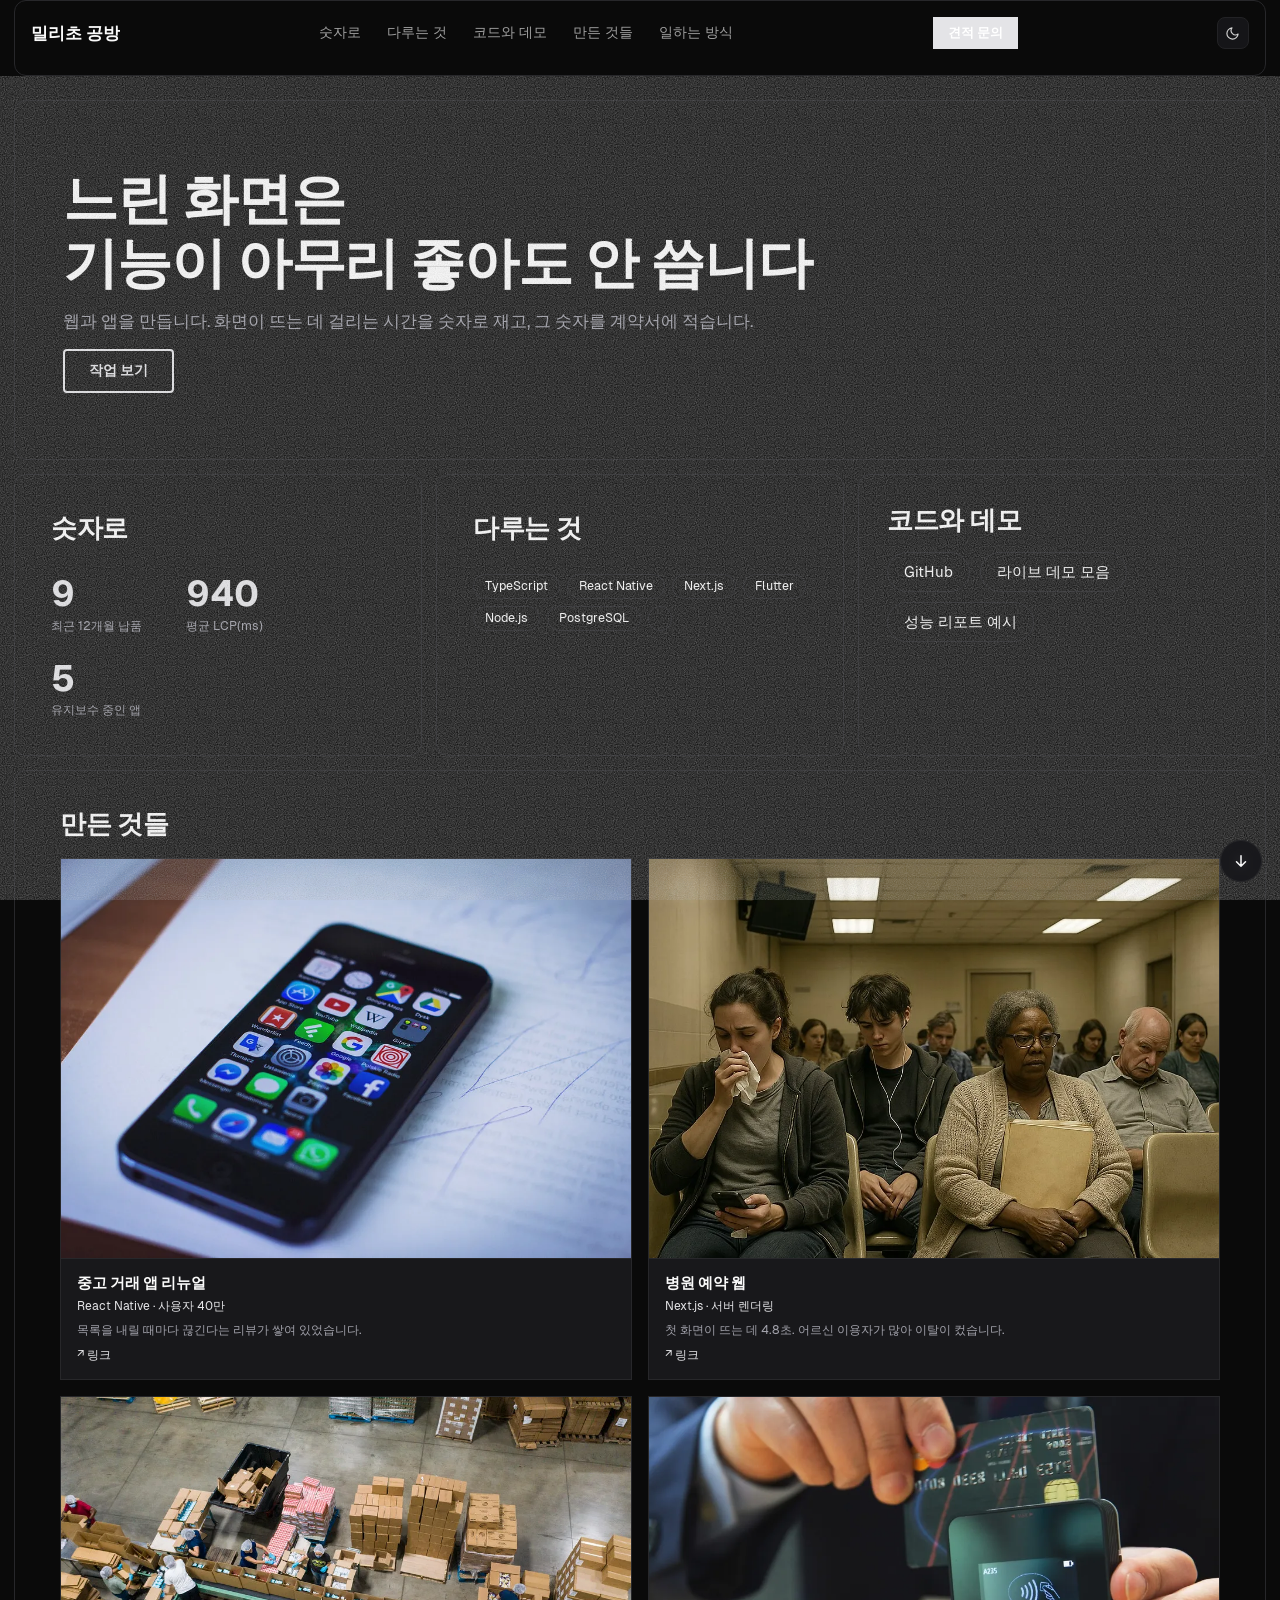
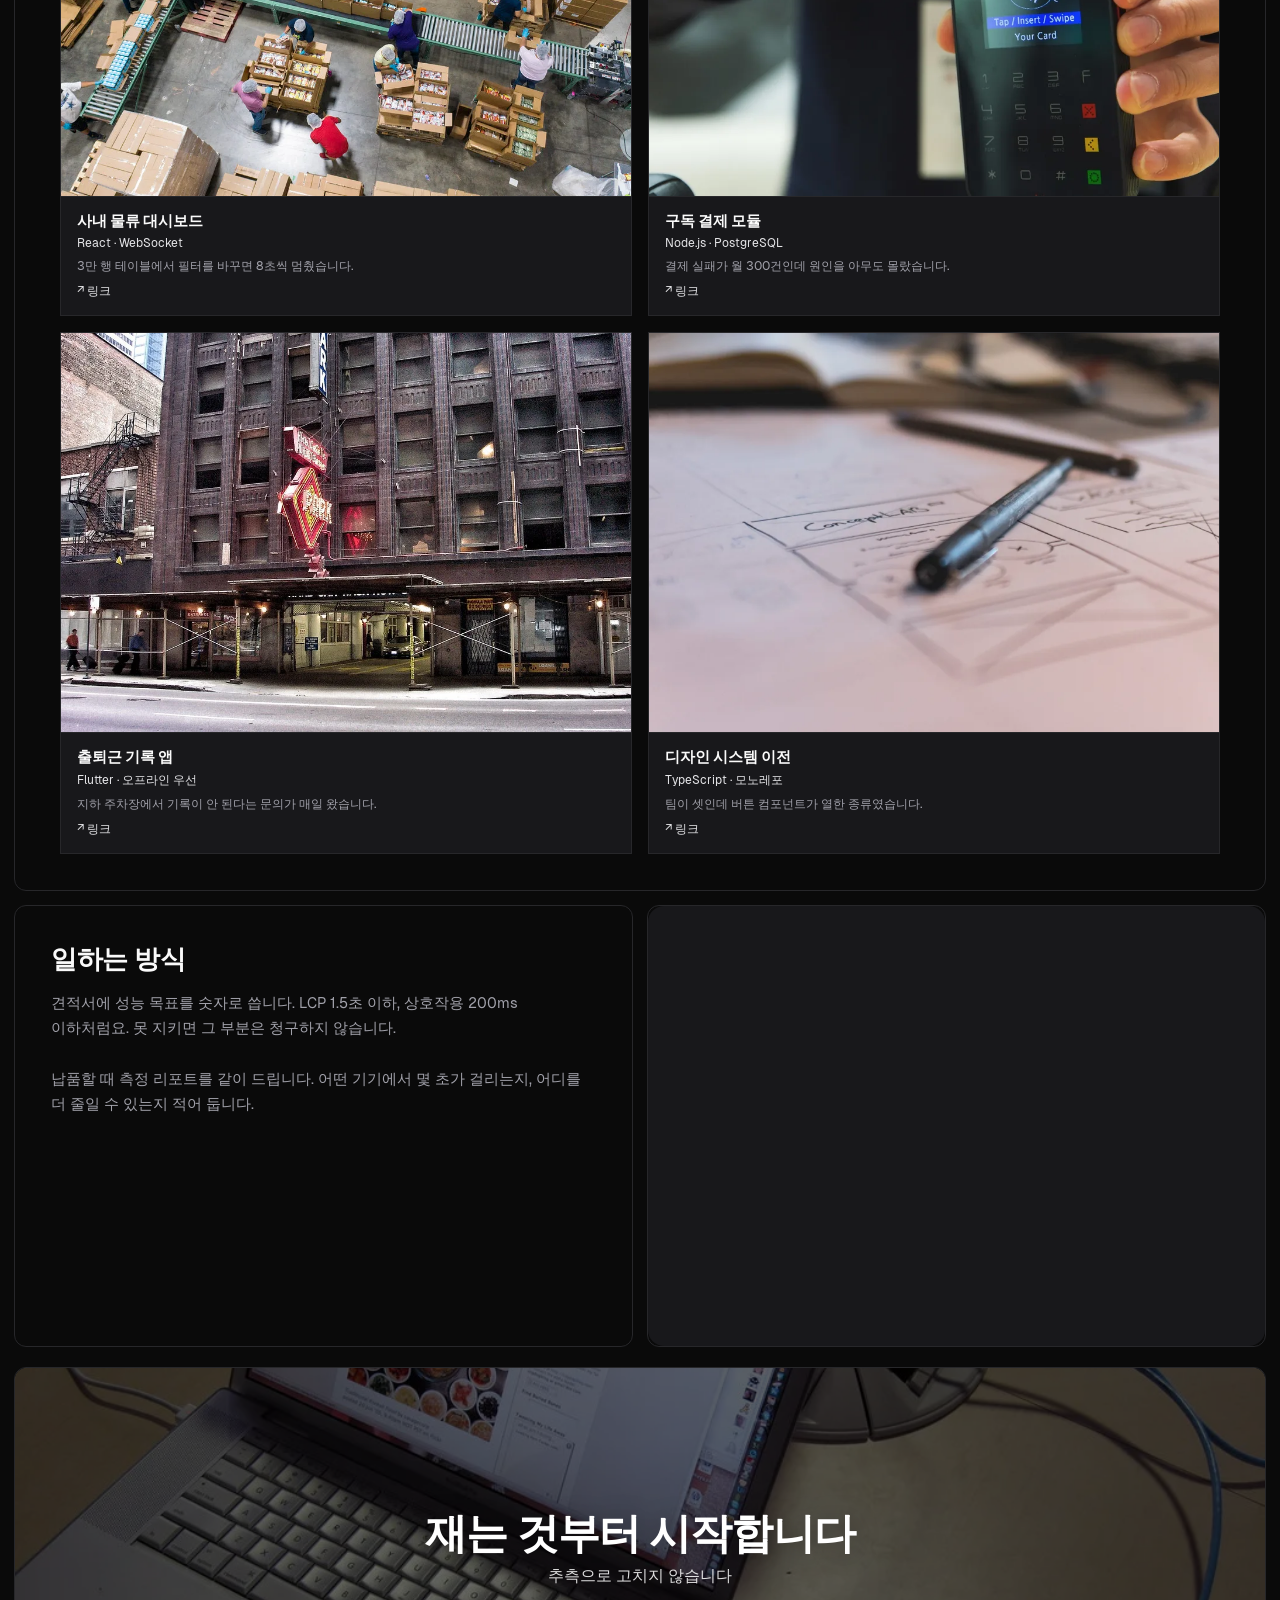
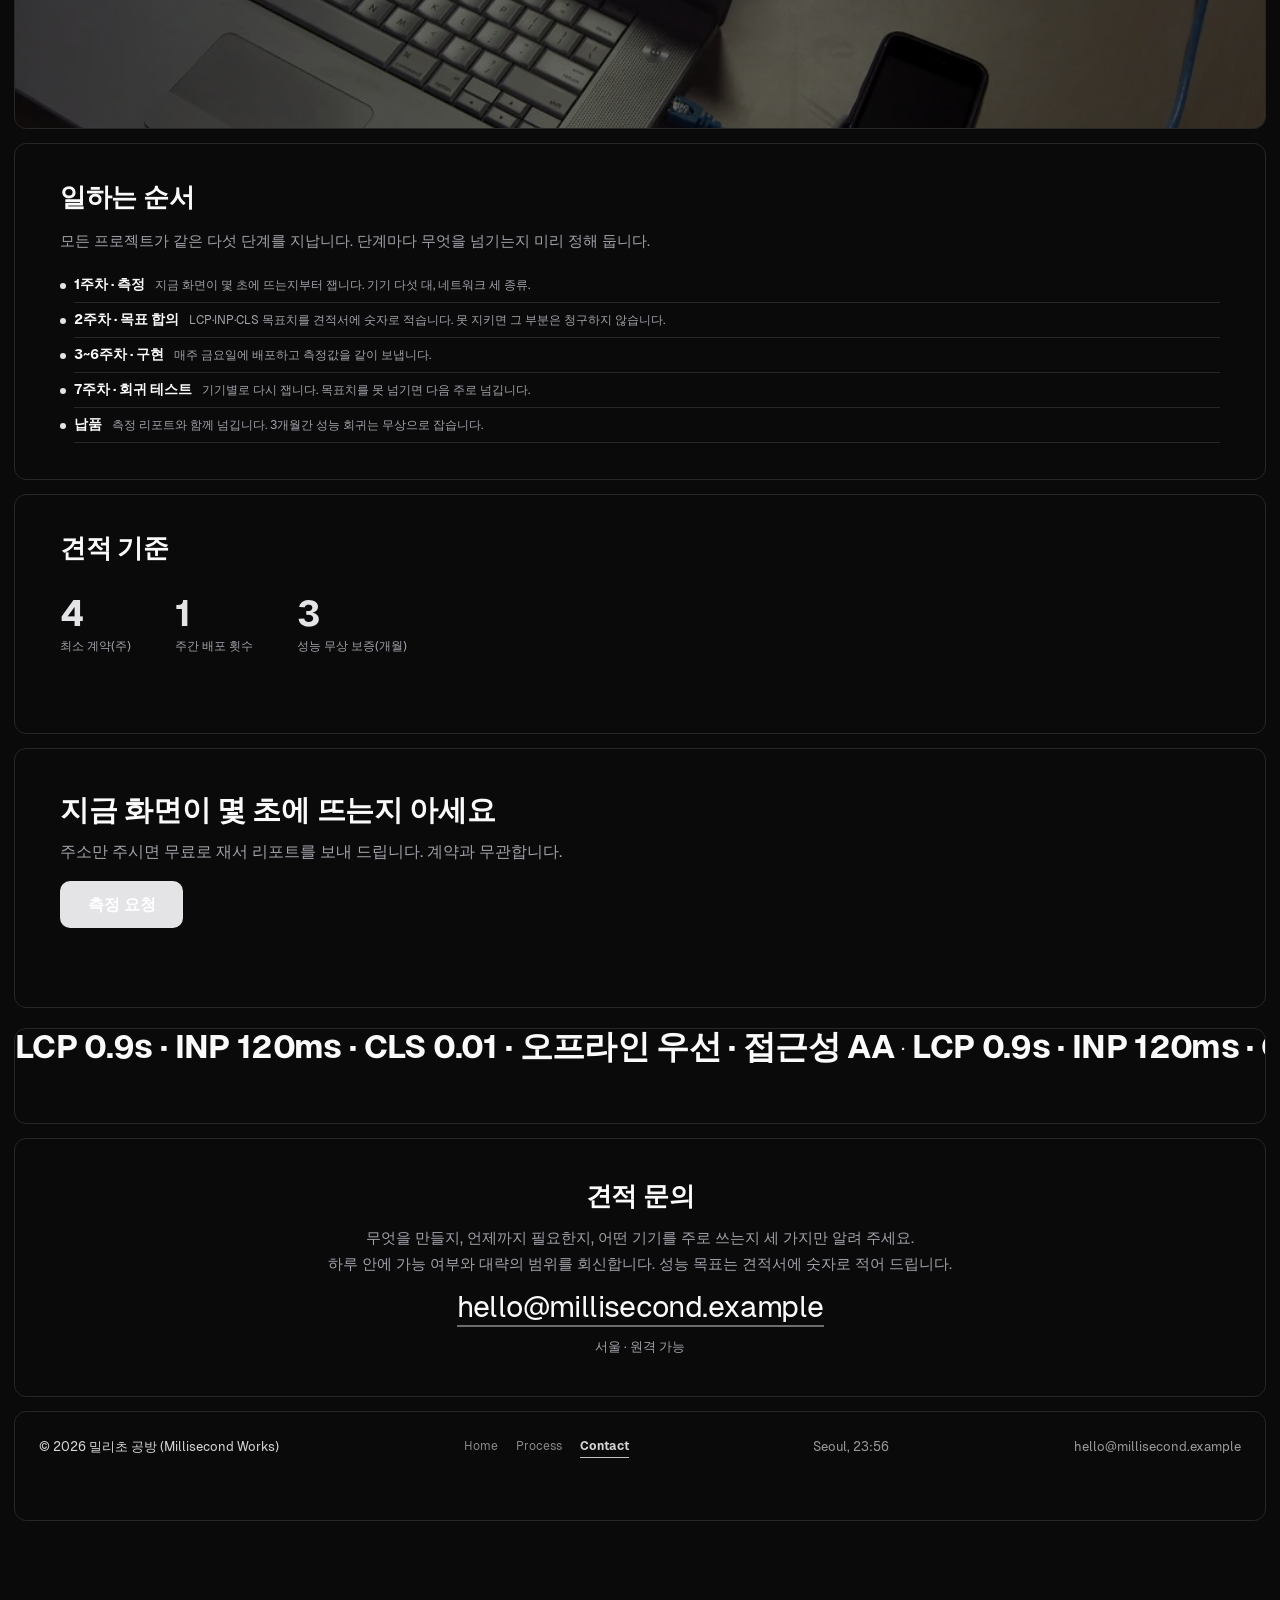
==== index.html @ fe1b05ec "Add cover banner on Process page, scroll-reveal + hover-preview (6 effect packs)" ====
<!doctype html>
<html lang="ko">
<head>
  <meta charset="utf-8" />
  <meta name="viewport" content="width=device-width, initial-scale=1" />
  <title>밀리초 공방 — 웹 · 앱 개발 스튜디오</title>
  <meta name="description" content="느린 화면은 기능이 아무리 좋아도 안 씁니다. 성능 목표를 견적서에 숫자로 적는 웹·앱 개발 스튜디오." />
  <meta property="og:type" content="website" />
  <meta property="og:title" content="밀리초 공방 — 웹 · 앱 개발 스튜디오" />
  <meta property="og:description" content="느린 화면은 기능이 아무리 좋아도 안 씁니다. 성능 목표를 견적서에 숫자로 적는 웹·앱 개발 스튜디오." />
  <meta name="twitter:card" content="summary" />
  <link rel="icon" href="data:image/svg+xml,%3Csvg%20xmlns%3D%22http%3A%2F%2Fwww.w3.org%2F2000%2Fsvg%22%20viewBox%3D%220%200%2064%2064%22%3E%3Crect%20width%3D%2264%22%20height%3D%2264%22%20rx%3D%2214%22%20fill%3D%22%236ea8fe%22%2F%3E%3Ctext%20x%3D%2232%22%20y%3D%2234%22%20text-anchor%3D%22middle%22%20dominant-baseline%3D%22central%22%20font-family%3D%22system-ui%2Csans-serif%22%20font-size%3D%2230%22%20font-weight%3D%22700%22%20fill%3D%22%23fff%22%3Ems%3C%2Ftext%3E%3C%2Fsvg%3E" />
  <link rel="stylesheet" href="./assets/site.css" />
  <style>html{scroll-behavior:smooth}.wf-pg{display:block}html,body{background:#0a0a0a}.wf-headbar{position:sticky;top:0;z-index:60;min-height:0!important;padding-top:0!important;padding-bottom:0!important}.wf-headbar .wf__region{position:static!important;align-self:stretch!important;width:100%}.wf-headbar--side{position:fixed;top:10px;bottom:10px;left:14px;width:240px;padding:0!important;overflow:auto}.wf-headbar--side .wf__region{height:100%}.wf-pg{scroll-margin-top:70px}</style>
</head>
<body>
  <div class="wf-page wf-headbar" style="font-family:'Geist', -apple-system, 'Segoe UI', 'Malgun Gothic', 'Apple SD Gothic Neo', 'Noto Sans KR', system-ui, sans-serif;background:#0a0a0a;--wf-bg:#0a0a0a;--wf-text:#fafafa;color:#fafafa;--wf-surface:#18181b;--wf-line:#27272a;--wf-muted:#a1a1aa;--wf-accent:#e4e4e7;--wf-max:1160px;padding:10px 14px;--fx-dot-color:#a1a1aa;--fx-char-color:#fafafa;--wfm-bg:#f7f6f2;--wfm-text:#1d1d24;--wfm-surface:#ffffff;--wfm-line:#e3e1d9;--wfm-muted:#5d5d68;gap:14px"><header class="wf__region is-sticky has-divider" data-hide-scroll="" style="grid-column:1 / -1;grid-row:1;min-height:76px;border-radius:12px;border-width:1px;border-color:var(--wf-line, currentColor);padding:min(16px, 6vw)">
      <div class="wf-bar" style="justify-content:space-between">
        <span class="wf-bar__logo">밀리초 공방</span>
        <nav class="wf-nav">
        <a href="#%EC%88%AB%EC%9E%90%EB%A1%9C" class="wf-nav__item">숫자로</a>
        <a href="#%EB%8B%A4%EB%A3%A8%EB%8A%94-%EA%B2%83" class="wf-nav__item">다루는 것</a>
        <a href="#%EC%BD%94%EB%93%9C%EC%99%80-%EB%8D%B0%EB%AA%A8" class="wf-nav__item">코드와 데모</a>
        <a href="#%EB%A7%8C%EB%93%A0-%EA%B2%83%EB%93%A4" class="wf-nav__item">만든 것들</a>
        <a href="#%EC%9D%BC%ED%95%98%EB%8A%94-%EB%B0%A9%EC%8B%9D" class="wf-nav__item">일하는 방식</a>
      </nav>
        <a class="wf-btn wf-btn--sm" href="#contact">견적 문의</a>
        <button type="button" class="wf-mode" data-mode-toggle aria-label="다크 / 라이트 전환"><svg class="wf-mode__moon" aria-hidden="true" width="15" height="15" viewBox="0 0 24 24" fill="none" stroke="currentColor" stroke-width="1.8" stroke-linecap="round" stroke-linejoin="round"><path d="M21 12.79A9 9 0 1 1 11.21 3 7 7 0 0 0 21 12.79z"/></svg><svg class="wf-mode__sun" aria-hidden="true" width="15" height="15" viewBox="0 0 24 24" fill="none" stroke="currentColor" stroke-width="1.8" stroke-linecap="round" stroke-linejoin="round"><circle cx="12" cy="12" r="4"/><path d="M12 2v2M12 20v2M4.93 4.93l1.41 1.41M17.66 17.66l1.41 1.41M2 12h2M20 12h2M4.93 19.07l1.41-1.41M17.66 6.34l1.41-1.41"/></svg></button>
      </div>
    </header></div>
  <section class="wf-pg" id="pg-0">
  <div class="wf-page" style="font-family:'Geist', -apple-system, 'Segoe UI', 'Malgun Gothic', 'Apple SD Gothic Neo', 'Noto Sans KR', system-ui, sans-serif;background:#0a0a0a;--wf-bg:#0a0a0a;--wf-text:#fafafa;color:#fafafa;--wf-surface:#18181b;--wf-line:#27272a;--wf-muted:#a1a1aa;--wf-accent:#e4e4e7;--wf-max:1160px;padding:10px 14px;--fx-dot-color:#a1a1aa;--fx-char-color:#fafafa;--wfm-bg:#f7f6f2;--wfm-text:#1d1d24;--wfm-surface:#ffffff;--wfm-line:#e3e1d9;--wfm-muted:#5d5d68;gap:14px">
    <span class="wf-progress" aria-hidden="true"></span>
    <span class="wf-grain" style="opacity:0.18" aria-hidden="true"></span>
    <div class="wf" style="grid-template-columns:repeat(3, minmax(0, 1fr));grid-template-rows:auto auto auto;gap:14px">
    
    <section class="wf__region wf-tfx wf-tfx--chars wf-tfx-on--title" style="grid-column:1 / -1;grid-row:2;min-height:360px;border-radius:12px;border-width:1px;border-color:var(--wf-line, currentColor);padding:min(48px, 6vw);--tfx-step:40ms;--tfx-delay:0ms">
      <div class="wf-hero" style="align-items:flex-start;text-align:left">
        <h1 class="wf-hero__title" style="font-size:clamp(1.9em, 8.5vw, calc(1.15 * 3.2em))"><span class="wf-tfx__ch" style="--i:0">느</span><span class="wf-tfx__ch" style="--i:1">린</span><span class="wf-tfx__ch" style="--i:2">&nbsp;</span><span class="wf-tfx__ch" style="--i:3">화</span><span class="wf-tfx__ch" style="--i:4">면</span><span class="wf-tfx__ch" style="--i:5">은</span><br /><span class="wf-tfx__ch" style="--i:6">기</span><span class="wf-tfx__ch" style="--i:7">능</span><span class="wf-tfx__ch" style="--i:8">이</span><span class="wf-tfx__ch" style="--i:9">&nbsp;</span><span class="wf-tfx__ch" style="--i:10">아</span><span class="wf-tfx__ch" style="--i:11">무</span><span class="wf-tfx__ch" style="--i:12">리</span><span class="wf-tfx__ch" style="--i:13">&nbsp;</span><span class="wf-tfx__ch" style="--i:14">좋</span><span class="wf-tfx__ch" style="--i:15">아</span><span class="wf-tfx__ch" style="--i:16">도</span><span class="wf-tfx__ch" style="--i:17">&nbsp;</span><span class="wf-tfx__ch" style="--i:18">안</span><span class="wf-tfx__ch" style="--i:19">&nbsp;</span><span class="wf-tfx__ch" style="--i:20">씁</span><span class="wf-tfx__ch" style="--i:21">니</span><span class="wf-tfx__ch" style="--i:22">다</span></h1>
        <p class="wf-hero__sub">웹과 앱을 만듭니다. 화면이 뜨는 데 걸리는 시간을 숫자로 재고, 그 숫자를 계약서에 적습니다.</p>
        <a class="wf-btn" style="background:transparent;border:2px solid var(--wf-accent);color:var(--wf-accent);border-radius:4px" href="#contact">작업 보기</a>
      </div>
    </section>
    <section class="wf__region" id="숫자로" style="grid-column:1;grid-row:3;min-height:260px;border-radius:12px;border-width:1px;border-color:var(--wf-line, currentColor);padding:min(36px, 6vw)">
      <div class="wf-sec" style="align-items:flex-start">
        <h2 class="wf-sec__title">숫자로</h2>
        <div class="wf-sec__cols" style="grid-template-columns:repeat(1, minmax(0, 1fr))">
          <p class="wf-sec__body"></p>
        </div>
        <div class="wf-stats"><div class="wf-stat"><b class="wf-stat__num"><i class="wf-stat__count" style="--wf-n-to:9" aria-hidden="true"></i><span class="wf-stat__plain" aria-hidden="true">9</span><span class="wf-sr">9</span></b><span class="wf-stat__label">최근 12개월 납품</span></div><div class="wf-stat"><b class="wf-stat__num"><i class="wf-stat__count" style="--wf-n-to:940" aria-hidden="true"></i><span class="wf-stat__plain" aria-hidden="true">940</span><span class="wf-sr">940</span></b><span class="wf-stat__label">평균 LCP(ms)</span></div><div class="wf-stat"><b class="wf-stat__num"><i class="wf-stat__count" style="--wf-n-to:5" aria-hidden="true"></i><span class="wf-stat__plain" aria-hidden="true">5</span><span class="wf-sr">5</span></b><span class="wf-stat__label">유지보수 중인 앱</span></div></div>
      </div>
    </section>
    <section class="wf__region" id="다루는-것" style="grid-column:2;grid-row:3;min-height:260px;border-radius:12px;border-width:1px;border-color:var(--wf-line, currentColor);padding:min(36px, 6vw)">
      <div class="wf-sec" style="align-items:flex-start">
        <h2 class="wf-sec__title">다루는 것</h2>
        <div class="wf-sec__cols" style="grid-template-columns:repeat(1, minmax(0, 1fr))">
          <p class="wf-sec__body"></p>
        </div>
        <div class="wf-tags"><span class="wf-tag">TypeScript</span><span class="wf-tag">React Native</span><span class="wf-tag">Next.js</span><span class="wf-tag">Flutter</span><span class="wf-tag">Node.js</span><span class="wf-tag">PostgreSQL</span><span class="wf-tag"></span></div>
      </div>
    </section>
    <section class="wf__region" id="코드와-데모" style="grid-column:3;grid-row:3;min-height:260px;border-radius:12px;border-width:1px;border-color:var(--wf-line, currentColor);padding:min(28px, 6vw)">
      <div class="wf-links wf-links--buttons" style="align-items:flex-start">
        <h2 class="wf-sec__title">코드와 데모</h2>
        <div class="wf-links__row">
          <a class="wf-link" href="https://github.com/millisecondworks" target="_blank" rel="noreferrer noopener">GitHub</a>
          <a class="wf-link" href="https://millisecond.example/demos" target="_blank" rel="noreferrer noopener">라이브 데모 모음</a>
          <a class="wf-link" href="https://millisecond.example/report" target="_blank" rel="noreferrer noopener">성능 리포트 예시</a>
        </div>
      </div>
    </section>
    </div>
    <div class="wf wf--row" style="grid-template-columns:repeat(1, minmax(0, 1fr));gap:14px">
      <section class="wf__region" id="만든-것들" style="min-height:300px;border-radius:12px;border-width:1px;border-color:var(--wf-line, currentColor);padding:min(36px, 6vw)" data-fx="dots tilt reveal preview" data-fx-dot-grid-wave-spacing="28" data-fx-dot-grid-wave-radius="1.7" data-fx-dot-grid-wave-opacity="0.5" data-fx-dot-grid-wave-depth="34" data-fx-dot-grid-wave-speed="1" data-fx-dot-grid-wave-angle="38" data-fx-dot-grid-wave-ripple="0.35" data-fx-dot-grid-wave-pointer="true" data-fx-tilt-card-max-tilt="12" data-fx-tilt-card-perspective="900" data-fx-tilt-card-scale="1.02" data-fx-tilt-card-speed="12" data-fx-tilt-card-glare="true" data-fx-tilt-card-max-glare="0.35" data-fx-tilt-card-axis="both" data-fx-scroll-reveal-preset="rise" data-fx-scroll-reveal-duration="700" data-fx-scroll-reveal-delay="0" data-fx-scroll-reveal-distance="28" data-fx-scroll-reveal-rotate="22" data-fx-scroll-reveal-scale="0.92" data-fx-scroll-reveal-threshold="0.15" data-fx-scroll-reveal-repeat="false" data-fx-hover-preview-width="240" data-fx-hover-preview-speed="0.16" data-fx-hover-preview-offset-x="24" data-fx-hover-preview-offset-y="-20" data-fx-hover-preview-rotate="3">
      <div class="wf-gal">
        <h2 class="wf-sec__title">만든 것들</h2>
        <div class="wf-gal__grid" style="grid-template-columns:repeat(2, minmax(0, 1fr))">
          <a class="wf-card has-detail" href="#detail-x1-1-1"><span class="wf-card__thumb" style="padding-bottom:70%"><img class="wf-card__img" src="./assets/images/imgmsbutnqk0.webp" alt="iPhone Home Screen" loading="lazy" style="object-fit:cover" /></span><span class="wf-card__body">
              <b class="wf-card__title">중고 거래 앱 리뉴얼</b>
              <span class="wf-card__stack">React Native · 사용자 40만</span>
              <span class="wf-card__desc">목록을 내릴 때마다 끊긴다는 리뷰가 쌓여 있었습니다.</span>
              <span class="wf-card__link">↗ 링크</span>
            </span></a>
          <a class="wf-card has-detail" href="#detail-x1-1-2"><span class="wf-card__thumb" style="padding-bottom:70%"><img class="wf-card__img" src="./assets/images/imgmsbuu02e1.webp" alt="Philadelphia Hospital Waiting Room" loading="lazy" style="object-fit:cover" /></span><span class="wf-card__body">
              <b class="wf-card__title">병원 예약 웹</b>
              <span class="wf-card__stack">Next.js · 서버 렌더링</span>
              <span class="wf-card__desc">첫 화면이 뜨는 데 4.8초. 어르신 이용자가 많아 이탈이 컸습니다.</span>
              <span class="wf-card__link">↗ 링크</span>
            </span></a>
          <a class="wf-card has-detail" href="#detail-x1-1-3"><span class="wf-card__thumb" style="padding-bottom:70%"><img class="wf-card__img" src="./assets/images/imgmsbuud7g2.webp" alt="20200813-FNS-LSC-1152" loading="lazy" style="object-fit:cover" /></span><span class="wf-card__body">
              <b class="wf-card__title">사내 물류 대시보드</b>
              <span class="wf-card__stack">React · WebSocket</span>
              <span class="wf-card__desc">3만 행 테이블에서 필터를 바꾸면 8초씩 멈췄습니다.</span>
              <span class="wf-card__link">↗ 링크</span>
            </span></a>
          <a class="wf-card has-detail" href="#detail-x1-1-4"><span class="wf-card__thumb" style="padding-bottom:70%"><img class="wf-card__img" src="./assets/images/imgmsbuuive3.webp" alt="Credit card payment, shopping" loading="lazy" style="object-fit:cover" /></span><span class="wf-card__body">
              <b class="wf-card__title">구독 결제 모듈</b>
              <span class="wf-card__stack">Node.js · PostgreSQL</span>
              <span class="wf-card__desc">결제 실패가 월 300건인데 원인을 아무도 몰랐습니다.</span>
              <span class="wf-card__link">↗ 링크</span>
            </span></a>
          <a class="wf-card has-detail" href="#detail-x1-1-5"><span class="wf-card__thumb" style="padding-bottom:70%"><img class="wf-card__img" src="./assets/images/imgmsbuvbxx6.webp" alt="Chicago Illinois - Hotel LaSalle Parking Garage - Neon Sign with Pointer - Now LOST" loading="lazy" style="object-fit:cover" /></span><span class="wf-card__body">
              <b class="wf-card__title">출퇴근 기록 앱</b>
              <span class="wf-card__stack">Flutter · 오프라인 우선</span>
              <span class="wf-card__desc">지하 주차장에서 기록이 안 된다는 문의가 매일 왔습니다.</span>
              <span class="wf-card__link">↗ 링크</span>
            </span></a>
          <a class="wf-card has-detail" href="#detail-x1-1-6"><span class="wf-card__thumb" style="padding-bottom:70%"><img class="wf-card__img" src="./assets/images/imgmsbuvhiv7.webp" alt="Mobile Wireframe" loading="lazy" style="object-fit:cover" /></span><span class="wf-card__body">
              <b class="wf-card__title">디자인 시스템 이전</b>
              <span class="wf-card__stack">TypeScript · 모노레포</span>
              <span class="wf-card__desc">팀이 셋인데 버튼 컴포넌트가 열한 종류였습니다.</span>
              <span class="wf-card__link">↗ 링크</span>
            </span></a>
        </div>
        <div class="wf-detail" id="detail-x1-1-1">
            <a class="wf-detail__scrim" href="#" aria-label="닫기"></a>
            <div class="wf-detail__box">
              <a class="wf-detail__close" href="#" aria-label="닫기">✕</a>
              <img class="wf-detail__img" src="./assets/images/imgmsbutnqk0.webp" alt="iPhone Home Screen" loading="lazy" style="object-fit:cover" />
              <b class="wf-detail__title">중고 거래 앱 리뉴얼</b>
              <span class="wf-card__stack">React Native · 사용자 40만</span>
              <p class="wf-detail__body">FlatList를 걷어내고 이미지 디코딩을 워커로 옮겼습니다. 프레임 드랍 12% → 0.4%, 앱 평점 3.1 → 4.4.</p>
              <a class="wf-card__link" href="https://github.com/millisecondworks/market-app" target="_blank" rel="noreferrer noopener">↗ 링크 열기</a>
            </div>
          </div>
        <div class="wf-detail" id="detail-x1-1-2">
            <a class="wf-detail__scrim" href="#" aria-label="닫기"></a>
            <div class="wf-detail__box">
              <a class="wf-detail__close" href="#" aria-label="닫기">✕</a>
              <img class="wf-detail__img" src="./assets/images/imgmsbuu02e1.webp" alt="Philadelphia Hospital Waiting Room" loading="lazy" style="object-fit:cover" />
              <b class="wf-detail__title">병원 예약 웹</b>
              <span class="wf-card__stack">Next.js · 서버 렌더링</span>
              <p class="wf-detail__body">서버 컴포넌트로 옮기고 폰트를 서브셋했습니다. LCP 4.8s → 0.9s, 예약 완료율 +23%.</p>
              <a class="wf-card__link" href="https://github.com/millisecondworks/clinic-web" target="_blank" rel="noreferrer noopener">↗ 링크 열기</a>
            </div>
          </div>
        <div class="wf-detail" id="detail-x1-1-3">
            <a class="wf-detail__scrim" href="#" aria-label="닫기"></a>
            <div class="wf-detail__box">
              <a class="wf-detail__close" href="#" aria-label="닫기">✕</a>
              <img class="wf-detail__img" src="./assets/images/imgmsbuud7g2.webp" alt="20200813-FNS-LSC-1152" loading="lazy" style="object-fit:cover" />
              <b class="wf-detail__title">사내 물류 대시보드</b>
              <span class="wf-card__stack">React · WebSocket</span>
              <p class="wf-detail__body">가상 스크롤과 워커 필터링을 넣었습니다. 필터 반응 8s → 60ms, 새로고침 없이 실시간 반영.</p>
              <a class="wf-card__link" href="https://github.com/millisecondworks/ops-dashboard" target="_blank" rel="noreferrer noopener">↗ 링크 열기</a>
            </div>
          </div>
        <div class="wf-detail" id="detail-x1-1-4">
            <a class="wf-detail__scrim" href="#" aria-label="닫기"></a>
            <div class="wf-detail__box">
              <a class="wf-detail__close" href="#" aria-label="닫기">✕</a>
              <img class="wf-detail__img" src="./assets/images/imgmsbuuive3.webp" alt="Credit card payment, shopping" loading="lazy" style="object-fit:cover" />
              <b class="wf-detail__title">구독 결제 모듈</b>
              <span class="wf-card__stack">Node.js · PostgreSQL</span>
              <p class="wf-detail__body">멱등키와 재시도 큐를 넣고 실패 사유를 코드로 분류했습니다. 실패 300건 → 11건, 정산 오차 0.</p>
              <a class="wf-card__link" href="https://github.com/millisecondworks/billing-core" target="_blank" rel="noreferrer noopener">↗ 링크 열기</a>
            </div>
          </div>
        <div class="wf-detail" id="detail-x1-1-5">
            <a class="wf-detail__scrim" href="#" aria-label="닫기"></a>
            <div class="wf-detail__box">
              <a class="wf-detail__close" href="#" aria-label="닫기">✕</a>
              <img class="wf-detail__img" src="./assets/images/imgmsbuvbxx6.webp" alt="Chicago Illinois - Hotel LaSalle Parking Garage - Neon Sign with Pointer - Now LOST" loading="lazy" style="object-fit:cover" />
              <b class="wf-detail__title">출퇴근 기록 앱</b>
              <span class="wf-card__stack">Flutter · 오프라인 우선</span>
              <p class="wf-detail__body">로컬 큐에 쌓고 연결이 돌아오면 자동 동기화. 미기록 문의 하루 20건 → 0건.</p>
              <a class="wf-card__link" href="https://github.com/millisecondworks/attendance-app" target="_blank" rel="noreferrer noopener">↗ 링크 열기</a>
            </div>
          </div>
        <div class="wf-detail" id="detail-x1-1-6">
            <a class="wf-detail__scrim" href="#" aria-label="닫기"></a>
            <div class="wf-detail__box">
              <a class="wf-detail__close" href="#" aria-label="닫기">✕</a>
              <img class="wf-detail__img" src="./assets/images/imgmsbuvhiv7.webp" alt="Mobile Wireframe" loading="lazy" style="object-fit:cover" />
              <b class="wf-detail__title">디자인 시스템 이전</b>
              <span class="wf-card__stack">TypeScript · 모노레포</span>
              <p class="wf-detail__body">토큰부터 정리하고 코드모드로 일괄 치환했습니다. 번들 340KB → 180KB, 빌드 시간 70% 단축.</p>
              <a class="wf-card__link" href="https://github.com/millisecondworks/design-tokens" target="_blank" rel="noreferrer noopener">↗ 링크 열기</a>
            </div>
          </div>
      </div>
    </section>
    </div>
    <div class="wf wf--row" style="grid-template-columns:repeat(2, minmax(0, 1fr));gap:14px">
      <section class="wf__region" id="일하는-방식" style="min-height:240px;border-radius:12px;border-width:1px;border-color:var(--wf-line, currentColor);padding:min(36px, 6vw)">
      <div class="wf-sec" style="align-items:flex-start">
        <h2 class="wf-sec__title">일하는 방식</h2>
        <div class="wf-sec__cols" style="grid-template-columns:repeat(1, minmax(0, 1fr))">
          <p class="wf-sec__body">견적서에 성능 목표를 숫자로 씁니다. LCP 1.5초 이하, 상호작용 200ms 이하처럼요. 못 지키면 그 부분은 청구하지 않습니다.<br /><br />납품할 때 측정 리포트를 같이 드립니다. 어떤 기기에서 몇 초가 걸리는지, 어디를 더 줄일 수 있는지 적어 둡니다.</p>
        </div>
        
      </div>
    </section>
      <div class="wf__region" style="min-height:380px;border-radius:12px;border-width:1px;border-color:var(--wf-line, currentColor);padding:min(0px, 6vw)">
      <div class="wf-3d fx-model" style="height:min(440px, 62vh)" data-fx-src="./assets/files/laptop.glb" data-fx-environment-image="./assets/images/imgmsbuwzuq9.hdr" data-fx-alt="노트북 3D 모델 — 끌어서 돌려 보세요" data-fx-camera-controls="true" data-fx-auto-rotate="true" data-fx-disable-zoom="true" data-fx-disable-pan="true" data-fx-exposure="1.05" data-fx-shadow-intensity="0.75" data-fx-shadow-softness="1" data-fx-camera-orbit="-25deg 72deg 70%" data-fx-auto-rotate-delay="3000" data-fx-rotation-per-second="12deg" data-fx-autoplay="true" data-fx-interaction-prompt="auto" data-fx-ar="false" data-fx-skybox="true" data-fx-follow="false" data-fx-follow-decay="80" data-fx-follow-yaw="28" data-fx-follow-pitch="10"></div>
    </div>
    </div>
    <a class="wf-down" href="#%EC%88%AB%EC%9E%90%EB%A1%9C" aria-label="아래로 이동"><svg width="18" height="18" viewBox="0 0 24 24" fill="none" stroke="currentColor" stroke-width="2" stroke-linecap="round" stroke-linejoin="round"><path d="M12 5v14M6 13l6 6 6-6"/></svg></a>
  </div>
  </section>
  <section class="wf-pg" id="pg-1">
  <div class="wf-page" style="font-family:'Geist', -apple-system, 'Segoe UI', 'Malgun Gothic', 'Apple SD Gothic Neo', 'Noto Sans KR', system-ui, sans-serif;background:#0a0a0a;--wf-bg:#0a0a0a;--wf-text:#fafafa;color:#fafafa;--wf-surface:#18181b;--wf-line:#27272a;--wf-muted:#a1a1aa;--wf-accent:#e4e4e7;--wf-max:1160px;padding:10px 14px;--fx-dot-color:#a1a1aa;--fx-char-color:#fafafa;--wfm-bg:#f7f6f2;--wfm-text:#1d1d24;--wfm-surface:#ffffff;--wfm-line:#e3e1d9;--wfm-muted:#5d5d68;gap:14px">
    <span class="wf-progress" aria-hidden="true"></span>
    <span class="wf-grain" style="opacity:0.18" aria-hidden="true"></span>
    <div class="wf wf--row" style="grid-template-columns:repeat(1, minmax(0, 1fr));gap:14px">
      <section class="wf__region" style="min-height:260px;border-radius:12px;border-width:1px;border-color:var(--wf-line, currentColor);padding:min(0px, 6vw)">
      <div class="wf-cover is-kb is-zoom" style="height:360px;justify-content:center;align-items:center">
        <img class="wf-cover__img" src="./assets/images/imgmsbx9u5yx.webp" alt="Free Wired!" loading="lazy" style="object-fit:cover" />
        <span class="wf-cover__veil" style="opacity:0.6" aria-hidden="true"></span>
        <span class="wf-cover__body" style="text-align:center">
          <b class="wf-cover__title">재는 것부터 시작합니다</b>
          <span class="wf-cover__sub">추측으로 고치지 않습니다</span>
        </span>
      </div>
    </section>
    </div>
    <div class="wf" style="grid-template-columns:minmax(0, 1fr);grid-template-rows:auto auto 1fr;gap:14px">
    <section class="wf__region" id="일하는-순서" style="grid-column:1;grid-row:1;min-height:240px;border-radius:12px;border-width:1px;border-color:var(--wf-line, currentColor);padding:min(36px, 6vw)">
      <div class="wf-sec" style="align-items:flex-start">
        <h2 class="wf-sec__title">일하는 순서</h2>
        <div class="wf-sec__cols" style="grid-template-columns:repeat(1, minmax(0, 1fr))">
          <p class="wf-sec__body">모든 프로젝트가 같은 다섯 단계를 지납니다. 단계마다 무엇을 넘기는지 미리 정해 둡니다.</p>
        </div>
        <ol class="wf-time"><li class="wf-time__row"><b>1주차 · 측정</b><span>지금 화면이 몇 초에 뜨는지부터 잽니다. 기기 다섯 대, 네트워크 세 종류.</span></li><li class="wf-time__row"><b>2주차 · 목표 합의</b><span>LCP·INP·CLS 목표치를 견적서에 숫자로 적습니다. 못 지키면 그 부분은 청구하지 않습니다.</span></li><li class="wf-time__row"><b>3~6주차 · 구현</b><span>매주 금요일에 배포하고 측정값을 같이 보냅니다.</span></li><li class="wf-time__row"><b>7주차 · 회귀 테스트</b><span>기기별로 다시 잽니다. 목표치를 못 넘기면 다음 주로 넘깁니다.</span></li><li class="wf-time__row"><b>납품</b><span>측정 리포트와 함께 넘깁니다. 3개월간 성능 회귀는 무상으로 잡습니다.</span></li></ol>
      </div>
    </section>
    <section class="wf__region" id="견적-기준" style="grid-column:1;grid-row:2;min-height:240px;border-radius:12px;border-width:1px;border-color:var(--wf-line, currentColor);padding:min(36px, 6vw)">
      <div class="wf-sec" style="align-items:flex-start">
        <h2 class="wf-sec__title">견적 기준</h2>
        <div class="wf-sec__cols" style="grid-template-columns:repeat(1, minmax(0, 1fr))">
          <p class="wf-sec__body"></p>
        </div>
        <div class="wf-stats"><div class="wf-stat"><b class="wf-stat__num"><i class="wf-stat__count" style="--wf-n-to:4" aria-hidden="true"></i><span class="wf-stat__plain" aria-hidden="true">4</span><span class="wf-sr">4</span></b><span class="wf-stat__label">최소 계약(주)</span></div><div class="wf-stat"><b class="wf-stat__num"><i class="wf-stat__count" style="--wf-n-to:1" aria-hidden="true"></i><span class="wf-stat__plain" aria-hidden="true">1</span><span class="wf-sr">1</span></b><span class="wf-stat__label">주간 배포 횟수</span></div><div class="wf-stat"><b class="wf-stat__num"><i class="wf-stat__count" style="--wf-n-to:3" aria-hidden="true"></i><span class="wf-stat__plain" aria-hidden="true">3</span><span class="wf-sr">3</span></b><span class="wf-stat__label">성능 무상 보증(개월)</span></div></div>
      </div>
    </section>
    <section class="wf__region" style="grid-column:1;grid-row:3;min-height:260px;border-radius:12px;border-width:1px;border-color:var(--wf-line, currentColor);padding:min(44px, 6vw)">
      <div class="wf-cta" style="align-items:flex-start;text-align:left">
        <b class="wf-cta__title">지금 화면이 몇 초에 뜨는지 아세요</b>
        <span class="wf-cta__sub">주소만 주시면 무료로 재서 리포트를 보내 드립니다. 계약과 무관합니다.</span>
        <a class="wf-btn wf-cta__btn" style="border-radius:10px;font-size:1.073em;padding:0.79em 1.71em" href="mailto:hello@millisecond.example">측정 요청</a>
      </div>
    </section>
    </div>
    <a class="wf-down" href="#%EC%9D%BC%ED%95%98%EB%8A%94-%EC%88%9C%EC%84%9C" aria-label="아래로 이동"><svg width="18" height="18" viewBox="0 0 24 24" fill="none" stroke="currentColor" stroke-width="2" stroke-linecap="round" stroke-linejoin="round"><path d="M12 5v14M6 13l6 6 6-6"/></svg></a>
  </div>
  </section>
  <section class="wf-pg" id="pg-2">
  <div class="wf-page" style="font-family:'Geist', -apple-system, 'Segoe UI', 'Malgun Gothic', 'Apple SD Gothic Neo', 'Noto Sans KR', system-ui, sans-serif;background:#0a0a0a;--wf-bg:#0a0a0a;--wf-text:#fafafa;color:#fafafa;--wf-surface:#18181b;--wf-line:#27272a;--wf-muted:#a1a1aa;--wf-accent:#e4e4e7;--wf-max:1160px;padding:10px 14px;--fx-dot-color:#a1a1aa;--fx-char-color:#fafafa;--wfm-bg:#f7f6f2;--wfm-text:#1d1d24;--wfm-surface:#ffffff;--wfm-line:#e3e1d9;--wfm-muted:#5d5d68;gap:14px">
    <span class="wf-progress" aria-hidden="true"></span>
    <span class="wf-grain" style="opacity:0.18" aria-hidden="true"></span>
    <div class="wf" style="grid-template-columns:minmax(0, 1fr);grid-template-rows:auto auto auto;gap:14px">
    <section class="wf__region" style="grid-column:1;grid-row:1;min-height:96px;border-radius:12px;border-width:1px;border-color:var(--wf-line, currentColor);padding:min(0px, 6vw)">
      <div class="wf-mq is-pausable" style="--mq-t:38s;--mq-size:2.2em;--mq-dir:normal">
        <div class="wf-mq__track">
          <span class="wf-mq__set"><span class="wf-mq__txt">LCP 0.9s · INP 120ms · CLS 0.01 · 오프라인 우선 · 접근성 AA</span><i class="wf-mq__sep">·</i><span class="wf-mq__txt">LCP 0.9s · INP 120ms · CLS 0.01 · 오프라인 우선 · 접근성 AA</span><i class="wf-mq__sep">·</i><span class="wf-mq__txt">LCP 0.9s · INP 120ms · CLS 0.01 · 오프라인 우선 · 접근성 AA</span><i class="wf-mq__sep">·</i><span class="wf-mq__txt">LCP 0.9s · INP 120ms · CLS 0.01 · 오프라인 우선 · 접근성 AA</span><i class="wf-mq__sep">·</i></span>
          <span class="wf-mq__set" aria-hidden="true"><span class="wf-mq__txt">LCP 0.9s · INP 120ms · CLS 0.01 · 오프라인 우선 · 접근성 AA</span><i class="wf-mq__sep">·</i><span class="wf-mq__txt">LCP 0.9s · INP 120ms · CLS 0.01 · 오프라인 우선 · 접근성 AA</span><i class="wf-mq__sep">·</i><span class="wf-mq__txt">LCP 0.9s · INP 120ms · CLS 0.01 · 오프라인 우선 · 접근성 AA</span><i class="wf-mq__sep">·</i><span class="wf-mq__txt">LCP 0.9s · INP 120ms · CLS 0.01 · 오프라인 우선 · 접근성 AA</span><i class="wf-mq__sep">·</i></span>
        </div>
      </div>
    </section>
    <section class="wf__region" style="grid-column:1;grid-row:2;min-height:220px;border-radius:12px;border-width:1px;border-color:var(--wf-line, currentColor);padding:min(40px, 6vw)">
      <div class="wf-contact" style="align-items:center;text-align:center">
        <h2 class="wf-sec__title">견적 문의</h2>
        <p class="wf-sec__body">무엇을 만들지, 언제까지 필요한지, 어떤 기기를 주로 쓰는지 세 가지만 알려 주세요.<br />하루 안에 가능 여부와 대략의 범위를 회신합니다. 성능 목표는 견적서에 숫자로 적어 드립니다.</p>
        <a class="wf-contact__mail is-big" href="mailto:hello@millisecond.example">hello@millisecond.example</a>
        <span class="wf-contact__meta"><span>서울 · 원격 가능</span></span>
      </div>
    </section>
    <div class="wf__region" id="contact" style="grid-column:1;grid-row:3;min-height:110px;border-radius:12px;border-width:1px;border-color:var(--wf-line, currentColor);padding:min(24px, 6vw)"><footer class="wf-bar wf-bar--foot" style="justify-content:space-between">
        <span class="wf-foot__text">© 2026 밀리초 공방 (Millisecond Works)</span>
        <nav class="wf-nav" style="gap:18px">
        <a href="#pg-0" class="wf-nav__item">Home</a>
        <a href="#pg-1" class="wf-nav__item">Process</a>
        <a href="#pg-2" class="wf-nav__item is-current">Contact</a>
      </nav>
        <span class="wf-foot__time" data-wf-clock="Asia/Seoul" data-wf-city="Seoul">Seoul, 23:56</span>
        <a class="wf-foot__mail" href="mailto:hello@millisecond.example">hello@millisecond.example</a>
      </footer></div>
    </div>
  </div>
  </section>
  <script type="module" src="./assets/init.js"></script>
  <script>(function(){var L=[].slice.call(document.querySelectorAll('.wf-headbar a[href^="#pg-"]'));if(!L.length)return;
  var S=[].slice.call(document.querySelectorAll('.wf-pg'));
  var set=function(i){L.forEach(function(a,k){a.classList.toggle('is-current',k===i);});};
  L.forEach(function(a,i){a.addEventListener('click',function(){set(i);});});
  if('IntersectionObserver'in window){var io=new IntersectionObserver(function(es){es.forEach(function(e){if(e.isIntersecting){var i=S.indexOf(e.target);if(i>-1)set(i);}});},{rootMargin:'-45% 0px -50% 0px'});
  S.forEach(function(s){io.observe(s);});}
  })();</script>
</body>
</html>
---- assets/site.css ----
/* 레이아웃 + 파트 스타일. 편집기 전용 규칙은 걷어냈습니다. */
@font-face{font-family:'Geist';font-style:normal;font-weight:400;font-display:swap;src:url(./fonts/geist-400.woff2) format('woff2');}
@font-face{font-family:'Geist';font-style:normal;font-weight:700;font-display:swap;src:url(./fonts/geist-700.woff2) format('woff2');}

:root{--fx-ease: cubic-bezier(.22, 1, .36, 1);--fx-ease-out: cubic-bezier(.16, 1, .3, 1);--fx-duration: .42s;--fx-duration-fast: .22s;--fx-radius: 16px;--fx-surface: #ffffff;--fx-surface-2: #f4f5f7;--fx-border: rgba(0, 0, 0, .08);--fx-text: #16181d;--fx-text-dim: #6b7280;--fx-accent: #5b5bd6;--fx-glare: rgba(255, 255, 255, .55);--fx-shadow: 0 10px 30px -12px rgba(16, 18, 29, .28)}
@media (prefers-color-scheme: dark){:root{--fx-surface: #16181d;--fx-surface-2: #1e2027;--fx-border: rgba(255, 255, 255, .1);--fx-text: #f2f3f5;--fx-text-dim: #9ca3af;--fx-glare: rgba(255, 255, 255, .22);--fx-shadow: 0 12px 34px -14px rgba(0, 0, 0, .7)}}
:root[data-theme=dark]{--fx-surface: #16181d;--fx-surface-2: #1e2027;--fx-border: rgba(255, 255, 255, .1);--fx-text: #f2f3f5;--fx-text-dim: #9ca3af;--fx-glare: rgba(255, 255, 255, .22);--fx-shadow: 0 12px 34px -14px rgba(0, 0, 0, .7)}
:root[data-theme=light]{--fx-surface: #ffffff;--fx-surface-2: #f4f5f7;--fx-border: rgba(0, 0, 0, .08);--fx-text: #16181d;--fx-text-dim: #6b7280;--fx-glare: rgba(255, 255, 255, .55);--fx-shadow: 0 10px 30px -12px rgba(16, 18, 29, .28)}
.fx{-webkit-font-smoothing:antialiased}
.fx-inert{transform:none!important}
@media (prefers-reduced-motion: reduce){.fx,.fx *{animation-duration:.01ms!important;animation-iteration-count:1!important;transition-duration:.01ms!important;scroll-behavior:auto!important}}
.fx :focus-visible,.fx:focus-visible{outline:2px solid var(--fx-accent);outline-offset:3px;border-radius:6px}
.fx-sr-only{position:absolute;width:1px;height:1px;padding:0;margin:-1px;overflow:hidden;clip:rect(0,0,0,0);white-space:nowrap;border:0}

*{box-sizing:border-box}
html,body{margin:0;padding:0;min-height:100%;-webkit-font-smoothing:antialiased}
button{font:inherit;color:inherit}
.wf-page,.wf-page *{word-break:keep-all;overflow-wrap:anywhere}
.wf-page{min-height:100vh;display:flex;flex-direction:column;padding:10px;position:relative}
.wf-guide{position:absolute;top:10px;bottom:10px;max-width:var(--wf-max);margin:0 auto;pointer-events:none;z-index:30;background:repeating-linear-gradient(90deg,rgba(79,107,255,.09) 0,rgba(79,107,255,.09) var(--gcw),transparent var(--gcw),transparent calc(var(--gcw) + var(--ggap)));outline:1px dashed rgba(79,107,255,.35);outline-offset:-1px}
.wf{display:grid;align-content:start}
.wf-page>.wf:not(.wf--row){flex:1}
.wf--row{position:relative}
.wf__region{position:relative;display:flex;flex-direction:column;gap:10px;min-width:0;min-height:0;overflow:hidden;border-style:solid;border-color:transparent;transition:border-color .14s,background .14s}
.wf__region.is-filled{border-color:var(--wf-line, currentColor);cursor:pointer}
.wf__region.is-sticky{position:sticky;top:10px;align-self:start;z-index:4;background-color:var(--wf-bg, transparent)}
.wf__region.has-divider{border-bottom-color:var(--wf-line)}
[data-hide-scroll],.wf-headbar:has([data-hide-scroll]){transition:transform .28s ease}
.wf-nav-hidden{transform:translateY(-130%)!important}
.wf-nav{display:flex;align-items:center;flex-wrap:wrap;gap:26px}
.wf-nav--v{flex-direction:column;align-items:flex-start;gap:10px}
.wf-nav__item{background:none;border:0;padding:3px 0;font-size:.9333em;cursor:pointer;opacity:.62;border-bottom:1.5px solid transparent}
.wf-nav__item:hover{opacity:1}
.wf-nav__item.is-current{opacity:1;font-weight:600;border-bottom-color:var(--wf-accent)}
.wf-mode{flex:none;width:32px;height:32px;display:inline-flex;align-items:center;justify-content:center;border:1px solid var(--wf-line, currentColor);border-radius:8px;background:var(--wf-surface, transparent);color:inherit;line-height:1;cursor:pointer;opacity:.85;transition:border-color .18s,background .18s,opacity .18s}
.wf-mode:hover{border-color:var(--wf-accent);opacity:1}
.wf-mode__sun{display:none}
.wf-page.is-dark .wf-mode__sun{display:inline}
.wf-page.is-dark .wf-mode__moon{display:none}
.wf-page{transition:background .25s ease,color .25s ease}
.wf-bar{display:flex;align-items:center;gap:16px;width:100%;min-width:0;flex-wrap:wrap}
.wf-bar>*{min-width:0}
.wf-bar__logo{font-size:1.1333em;font-weight:700;white-space:nowrap;overflow:hidden;text-overflow:ellipsis;flex:0 1 auto}
.wf-bar--foot{font-size:.8667em;opacity:.85}
.wf-foot__mail{opacity:.7}
.wf-foot__time{font-variant-numeric:tabular-nums;opacity:.7}
.wf-btn{display:inline-block;padding:11px 24px;background:var(--wf-accent);color:#fff;font-size:.9333em;font-weight:600;border-radius:inherit;text-decoration:none}
.wf-btn--sm{padding:7px 15px;font-size:.8667em}
.wf-hero{min-width:0;display:flex;flex-direction:column;gap:16px;justify-content:center;flex:1;width:100%;max-width:var(--wf-max);margin:0 auto}
.wf-hero__title{margin:0;line-height:1.15;white-space:pre-line;letter-spacing:-.02em}
.wf-hero__sub{margin:0;font-size:1.1333em;color:var(--wf-muted);white-space:pre-line}
.wf-aside{min-width:0;display:flex;flex-direction:column;gap:10px;width:100%}
.wf-aside__name{margin:0;font-size:2.2667em;line-height:1.15;letter-spacing:-.02em}
.wf-aside__role{margin:0;font-size:1.0667em}
.wf-aside__bio{margin:0 0 8px;font-size:.9333em;color:var(--wf-muted);white-space:pre-line}
.wf-sec{min-width:0;display:flex;flex-direction:column;gap:14px;width:100%;max-width:var(--wf-max);margin:0 auto}
.wf-sec__title{margin:0;font-size:1.7333em;letter-spacing:-.01em}
.wf-sec__cols{display:grid;gap:22px;width:100%}
.wf-sec__cols>*{min-width:0}
.wf-sec__body{margin:0;font-size:.9667em;line-height:1.75;color:var(--wf-muted);white-space:pre-line}
.wf-gal{min-width:0;display:flex;flex-direction:column;gap:16px;width:100%;max-width:var(--wf-max);margin:0 auto}
.wf-gal__grid{display:grid;gap:16px;width:100%}
.wf-gal__grid>*{min-width:0}
.wf-card{display:flex;flex-direction:column;min-width:0;background:var(--wf-surface);border:1px solid var(--wf-line);border-radius:inherit;overflow:hidden}
.wf-card__thumb{position:relative;display:block;width:100%;background:linear-gradient(135deg,color-mix(in srgb,var(--wf-accent) 14%,transparent),color-mix(in srgb,var(--wf-accent) 4%,transparent));border-bottom:1px solid var(--wf-line)}
.wf-card__thumb em{position:absolute;top:0;right:0;bottom:0;left:0;display:grid;place-items:center;font-style:normal;font-size:.8667em;color:var(--wf-muted)}
.wf-card__body{display:flex;flex-direction:column;gap:5px;padding:14px 16px 16px;min-width:0}
.wf-card__title{font-size:1em;font-weight:700;line-height:1.35}
.wf-card__stack{font-size:.8em;color:var(--wf-accent)}
.wf-card__desc{font-size:.8333em;line-height:1.65;color:var(--wf-muted)}
.wf-card__link{margin-top:2px;font-size:.7667em;color:var(--wf-accent)}
.wf-tags{display:flex;flex-wrap:wrap;gap:7px}
.wf-tag{display:inline-flex;align-items:baseline;gap:5px;padding:4px 11px;border:1px solid var(--wf-line);border-radius:999px;font-size:.8333em}
.wf-tag em{font-style:normal;font-size:.7em;color:var(--wf-muted)}
.wf-marquee{width:100%;overflow:hidden;-webkit-mask-image:linear-gradient(90deg,transparent,#000 8%,#000 92%,transparent);mask-image:linear-gradient(90deg,transparent,#000 8%,#000 92%,transparent)}
.wf-marquee__track{display:flex;width:max-content;animation:wf-marquee var(--marq-t, 20s) linear infinite}
.wf-marquee__set{display:flex;gap:7px;padding-right:7px}
@keyframes wf-marquee{to{transform:translate(-50%)}}
@media (prefers-reduced-motion: reduce){.wf-marquee__track{animation:none;flex-wrap:wrap}.wf-marquee__set[aria-hidden]{display:none}.wf-marquee{-webkit-mask-image:none;mask-image:none}}
.wf-cover{position:relative;display:flex;flex-direction:column;width:100%;overflow:hidden;border-radius:inherit}
.wf-cover__img,.wf-cover__empty{position:absolute;top:0;right:0;bottom:0;left:0;width:100%;height:100%;object-fit:cover;display:block}
.wf-cover__empty{background:repeating-linear-gradient(45deg,var(--wf-surface, #8882) 0 10px,transparent 10px 20px),var(--wf-surface, #8881);opacity:.5}
.wf-cover__veil{position:absolute;top:0;right:0;bottom:0;left:0;background:#000;pointer-events:none}
.wf-cover__body{position:relative;z-index:1;display:flex;flex-direction:column;gap:8px;padding:min(40px,5vw);max-width:var(--wf-max)}
.wf-cover__title{font-size:clamp(1.4em,4.4vw,2.8em);font-weight:800;line-height:1.15;letter-spacing:-.02em;color:#fff;white-space:pre-line;text-shadow:0 2px 24px rgba(0,0,0,.35)}
.wf-cover__sub{font-size:1.0667em;color:#ffffffdb}
.wf-cover.is-kb .wf-cover__img{animation:wf-kenburns 26s ease-in-out infinite alternate}
@keyframes wf-kenburns{0%{transform:scale(1) translate(0)}to{transform:scale(1.12) translate(-1.5%,-1%)}}
.wf-cover.is-zoom .wf-cover__img{animation:wf-cover-zoom linear both;animation-timeline:view();animation-range:cover 0% cover 100%;animation-duration:1ms}
@keyframes wf-cover-zoom{0%{transform:scale(1)}to{transform:scale(1.18)}}
@media (prefers-reduced-motion: reduce){.wf-cover.is-kb .wf-cover__img,.wf-cover.is-zoom .wf-cover__img{animation:none}}
.wf-mq{width:100%;overflow:hidden;display:flex;align-items:center;border-radius:inherit}
.wf-mq__track{display:flex;width:max-content;animation:wf-marquee var(--mq-t, 26s) linear infinite;animation-direction:var(--mq-dir, normal)}
.wf-mq__set{display:flex;align-items:center}
.wf-mq__txt{font-size:var(--mq-size, 2.6em);font-weight:800;letter-spacing:-.02em;line-height:1.1;white-space:nowrap}
.wf-mq__sep{font-size:calc(var(--mq-size, 2.6em) * .62);font-style:normal;color:var(--wf-accent);padding:0 .35em}
.wf-mq.is-outline .wf-mq__txt{color:transparent;-webkit-text-stroke:1.5px currentColor}
.wf-mq.is-pausable:hover .wf-mq__track{animation-play-state:paused}
@media (prefers-reduced-motion: reduce){.wf-mq__track{animation:none}.wf-mq__set[aria-hidden]{display:none}}
.wf-cta{position:relative;display:flex;flex-direction:column;gap:12px;width:100%;max-width:var(--wf-max);margin:0 auto;justify-content:center;border-radius:inherit}
.wf-cta__title{font-size:clamp(1.2em,3vw,1.9em);font-weight:700;line-height:1.25;letter-spacing:-.01em}
.wf-cta__sub{font-size:1.0667em;color:var(--wf-muted)}
.wf-cta__btn{margin-top:6px}
.wf-cta.is-grad:before{content:"";position:absolute;inset:calc(-1*min(44px,6vw));z-index:0;border-radius:inherit;background:linear-gradient(100deg,color-mix(in srgb,var(--wf-accent) 22%,transparent),color-mix(in srgb,var(--wf-accent) 6%,transparent),color-mix(in srgb,var(--wf-accent) 22%,transparent));background-size:220% 100%;animation:wf-cta-grad 14s ease-in-out infinite alternate}
.wf-cta.is-grad>*{position:relative;z-index:1}
@keyframes wf-cta-grad{0%{background-position:0% 50%}to{background-position:100% 50%}}
@media (prefers-reduced-motion: reduce){.wf-cta.is-grad:before{animation:none}}
.wf__region.is-freeitems>:not(span){position:relative;height:100%;display:block}
.wf__region.is-freeitems>:not(span)>*:not(:where(.wf-sld__r,.wf-sld__track,.wf-sld__dots,.wf-detail,.wf-cover__img,.wf-cover__empty,.wf-cover__veil,.wf-mq__track)){position:absolute;margin:0;max-width:92%}
.wf__region.is-freeitems>:not(span)>*:not(:where(.wf-sld__r,.wf-sld__track,.wf-sld__dots,.wf-detail,.wf-cover__img,.wf-cover__empty,.wf-cover__veil,.wf-mq__track)):nth-child(1){left:var(--fi1x, auto);top:var(--fi1y, auto)}
.wf__region.is-freeitems>:not(span)>*:not(:where(.wf-sld__r,.wf-sld__track,.wf-sld__dots,.wf-detail,.wf-cover__img,.wf-cover__empty,.wf-cover__veil,.wf-mq__track)):nth-child(2){left:var(--fi2x, auto);top:var(--fi2y, auto)}
.wf__region.is-freeitems>:not(span)>*:not(:where(.wf-sld__r,.wf-sld__track,.wf-sld__dots,.wf-detail,.wf-cover__img,.wf-cover__empty,.wf-cover__veil,.wf-mq__track)):nth-child(3){left:var(--fi3x, auto);top:var(--fi3y, auto)}
.wf__region.is-freeitems>:not(span)>*:not(:where(.wf-sld__r,.wf-sld__track,.wf-sld__dots,.wf-detail,.wf-cover__img,.wf-cover__empty,.wf-cover__veil,.wf-mq__track)):nth-child(4){left:var(--fi4x, auto);top:var(--fi4y, auto)}
.wf__region.is-freeitems>:not(span)>*:not(:where(.wf-sld__r,.wf-sld__track,.wf-sld__dots,.wf-detail,.wf-cover__img,.wf-cover__empty,.wf-cover__veil,.wf-mq__track)):nth-child(5){left:var(--fi5x, auto);top:var(--fi5y, auto)}
.wf__region.is-freeitems>:not(span)>*:not(:where(.wf-sld__r,.wf-sld__track,.wf-sld__dots,.wf-detail,.wf-cover__img,.wf-cover__empty,.wf-cover__veil,.wf-mq__track)):nth-child(6){left:var(--fi6x, auto);top:var(--fi6y, auto)}
.wf__region.is-freeitems>:not(span)>*:not(:where(.wf-sld__r,.wf-sld__track,.wf-sld__dots,.wf-detail,.wf-cover__img,.wf-cover__empty,.wf-cover__veil,.wf-mq__track)):nth-child(7){left:var(--fi7x, auto);top:var(--fi7y, auto)}
.wf__region.is-freeitems>:not(span)>*:not(:where(.wf-sld__r,.wf-sld__track,.wf-sld__dots,.wf-detail,.wf-cover__img,.wf-cover__empty,.wf-cover__veil,.wf-mq__track)):nth-child(8){left:var(--fi8x, auto);top:var(--fi8y, auto)}
.wf__region.is-freeitems>:not(span)>*:not(:where(.wf-sld__r,.wf-sld__track,.wf-sld__dots,.wf-detail,.wf-cover__img,.wf-cover__empty,.wf-cover__veil,.wf-mq__track)):nth-child(9){left:var(--fi9x, auto);top:var(--fi9y, auto)}
.wf__region.is-freeitems>:not(span)>*:not(:where(.wf-sld__r,.wf-sld__track,.wf-sld__dots,.wf-detail,.wf-cover__img,.wf-cover__empty,.wf-cover__veil,.wf-mq__track)):nth-child(10){left:var(--fi10x, auto);top:var(--fi10y, auto)}
.wf-sld{position:relative;width:100%;height:var(--sld-h, 340px);overflow:hidden;border-radius:inherit}
.wf-sld__r{position:absolute;width:1px;height:1px;opacity:0;pointer-events:none;margin:0}
.wf-sld__track{position:absolute;top:0;right:0;bottom:0;left:0}
.wf-sld__slide{position:absolute;top:0;right:0;bottom:0;left:0;overflow:hidden}
.wf-sld__img,.wf-sld__empty{position:absolute;top:0;right:0;bottom:0;left:0;width:100%;height:100%;object-fit:cover;display:block}
.wf-sld__empty{background:repeating-linear-gradient(45deg,var(--wf-surface, #8882) 0 10px,transparent 10px 20px),var(--wf-surface, #8881);opacity:.5}
.wf-sld__veil{position:absolute;top:0;right:0;bottom:0;left:0;background:#000;pointer-events:none}
.wf-sld__body{position:absolute;top:0;right:0;bottom:0;left:0;display:flex;flex-direction:column;gap:8px;padding:min(40px,5vw);z-index:2}
.wf-sld__title{font-size:clamp(1.3em,3.8vw,2.4em);font-weight:800;line-height:1.15;letter-spacing:-.02em;color:#fff;text-shadow:0 2px 24px rgba(0,0,0,.35)}
.wf-sld__sub{font-size:1.0667em;color:#ffffffdb}
.wf-sld__btn{margin-top:8px}
.wf-sld--slide .wf-sld__track{display:flex;width:100%;height:100%;transform:translate(calc(var(--i, 0) * -100%));transition:transform var(--sld-t, .6s) cubic-bezier(.4,0,.2,1)}
.wf-sld--slide .wf-sld__slide{position:relative;inset:auto;flex:0 0 100%;height:100%}
.wf-sld--fade .wf-sld__slide,.wf-sld--cover .wf-sld__slide,.wf-sld--zoom .wf-sld__slide{z-index:calc(var(--on, 0))}
.wf-sld--fade .wf-sld__slide{opacity:var(--on, 0);transition:opacity var(--sld-t, .6s) ease}
.wf-sld--cover .wf-sld__slide{transform:translate(calc((1 - var(--on, 0)) * 100%));transition:transform var(--sld-t, .6s) cubic-bezier(.4,0,.2,1)}
.wf-sld--zoom .wf-sld__slide{opacity:var(--on, 0);transform:scale(calc(.94 + .06 * var(--on, 0)));transition:opacity var(--sld-t, .6s) ease,transform var(--sld-t, .6s) ease}
.wf-sld--scroll .wf-sld__track{display:flex;overflow-x:auto;scroll-snap-type:x mandatory;scrollbar-width:none}
.wf-sld--scroll .wf-sld__track::-webkit-scrollbar{display:none}
.wf-sld--scroll .wf-sld__slide{position:relative;inset:auto;flex:0 0 100%;height:100%;scroll-snap-align:start}
.wf-sld__dots{position:absolute;left:0;right:0;bottom:12px;z-index:3;display:flex;justify-content:center;gap:8px}
.wf-sld__dots>label{width:9px;height:9px;border-radius:999px;background:#ffffff73;cursor:pointer;transition:background .2s,width .2s}
.wf-sld__dots>label:hover{background:#ffffffbf}
.wf-sld__dots>label{background:rgba(255,255,255,calc(.4 + .6 * var(--on, 0)));width:calc(9px + 13px * var(--on, 0))}
.wf-sld__nav{position:absolute;top:0;right:0;bottom:0;left:0;z-index:3;display:flex;align-items:center;justify-content:space-between;padding:0 10px;pointer-events:none}
.wf-sld__arrow{pointer-events:auto;width:34px;height:34px;display:flex;align-items:center;justify-content:center;border-radius:999px;background:#00000052;color:#fff;font-size:20px;line-height:1;cursor:pointer;opacity:0;transition:opacity .2s,background .2s}
.wf-sld:hover .wf-sld__arrow{opacity:1}
.wf-sld__arrow:hover{background:#0000008c}
.wf-sld__r:focus-visible~.wf-sld__track .wf-sld__arrow{opacity:1}
.wf-sld.no-arrows .wf-sld__nav{display:none}
.wf-sld.is-kb .wf-sld__img{transform:scale(calc(1 + .08 * var(--on, 0)));transition:transform 8s ease-out}
@media (prefers-reduced-motion: reduce){.wf-sld__slide,.wf-sld--slide .wf-sld__track,.wf-sld.is-kb .wf-sld__img{transition:none!important}}
.wf-sld__r:nth-of-type(1):checked~.wf-sld__track{--i: 0}
.wf-sld__r:nth-of-type(1):checked~.wf-sld__track>.wf-sld__slide:nth-child(1){--on: 1}
.wf-sld__r:nth-of-type(1):checked~.wf-sld__dots>label:nth-child(1){--on: 1}
.wf-sld__r:nth-of-type(2):checked~.wf-sld__track{--i: 1}
.wf-sld__r:nth-of-type(2):checked~.wf-sld__track>.wf-sld__slide:nth-child(2){--on: 1}
.wf-sld__r:nth-of-type(2):checked~.wf-sld__dots>label:nth-child(2){--on: 1}
.wf-sld__r:nth-of-type(3):checked~.wf-sld__track{--i: 2}
.wf-sld__r:nth-of-type(3):checked~.wf-sld__track>.wf-sld__slide:nth-child(3){--on: 1}
.wf-sld__r:nth-of-type(3):checked~.wf-sld__dots>label:nth-child(3){--on: 1}
.wf-sld__r:nth-of-type(4):checked~.wf-sld__track{--i: 3}
.wf-sld__r:nth-of-type(4):checked~.wf-sld__track>.wf-sld__slide:nth-child(4){--on: 1}
.wf-sld__r:nth-of-type(4):checked~.wf-sld__dots>label:nth-child(4){--on: 1}
.wf-sld__r:nth-of-type(5):checked~.wf-sld__track{--i: 4}
.wf-sld__r:nth-of-type(5):checked~.wf-sld__track>.wf-sld__slide:nth-child(5){--on: 1}
.wf-sld__r:nth-of-type(5):checked~.wf-sld__dots>label:nth-child(5){--on: 1}
.wf-sld__r:nth-of-type(6):checked~.wf-sld__track{--i: 5}
.wf-sld__r:nth-of-type(6):checked~.wf-sld__track>.wf-sld__slide:nth-child(6){--on: 1}
.wf-sld__r:nth-of-type(6):checked~.wf-sld__dots>label:nth-child(6){--on: 1}
.wf-sld__r:nth-of-type(7):checked~.wf-sld__track{--i: 6}
.wf-sld__r:nth-of-type(7):checked~.wf-sld__track>.wf-sld__slide:nth-child(7){--on: 1}
.wf-sld__r:nth-of-type(7):checked~.wf-sld__dots>label:nth-child(7){--on: 1}
.wf-sld__r:nth-of-type(8):checked~.wf-sld__track{--i: 7}
.wf-sld__r:nth-of-type(8):checked~.wf-sld__track>.wf-sld__slide:nth-child(8){--on: 1}
.wf-sld__r:nth-of-type(8):checked~.wf-sld__dots>label:nth-child(8){--on: 1}
.wf-sld__r:nth-of-type(9):checked~.wf-sld__track{--i: 8}
.wf-sld__r:nth-of-type(9):checked~.wf-sld__track>.wf-sld__slide:nth-child(9){--on: 1}
.wf-sld__r:nth-of-type(9):checked~.wf-sld__dots>label:nth-child(9){--on: 1}
.wf-sld__r:nth-of-type(10):checked~.wf-sld__track{--i: 9}
.wf-sld__r:nth-of-type(10):checked~.wf-sld__track>.wf-sld__slide:nth-child(10){--on: 1}
.wf-sld__r:nth-of-type(10):checked~.wf-sld__dots>label:nth-child(10){--on: 1}
.wf-sld__r:nth-of-type(11):checked~.wf-sld__track{--i: 10}
.wf-sld__r:nth-of-type(11):checked~.wf-sld__track>.wf-sld__slide:nth-child(11){--on: 1}
.wf-sld__r:nth-of-type(11):checked~.wf-sld__dots>label:nth-child(11){--on: 1}
.wf-sld__r:nth-of-type(12):checked~.wf-sld__track{--i: 11}
.wf-sld__r:nth-of-type(12):checked~.wf-sld__track>.wf-sld__slide:nth-child(12){--on: 1}
.wf-sld__r:nth-of-type(12):checked~.wf-sld__dots>label:nth-child(12){--on: 1}
@property --wf-n{syntax: "<integer>"; inherits: false; initial-value: 0;}
.wf-stats{display:flex;flex-wrap:wrap;gap:24px 44px;width:100%}
.wf-stat{display:flex;flex-direction:column;gap:4px}
.wf-stat__num{display:flex;align-items:baseline;gap:2px;font-size:2.4em;font-weight:700;line-height:1.1;color:var(--wf-accent)}
.wf-stat__label{font-size:.8333em;color:var(--wf-muted)}
.wf-stat__count{font-style:normal;--wf-n: var(--wf-n-to, 0);counter-reset:wfnum calc(var(--wf-n));animation:wf-count linear both;animation-duration:1ms;animation-timeline:view();animation-range:entry 0% entry 90%}
.wf-stat__count:after{content:counter(wfnum)}
@keyframes wf-count{0%{--wf-n: 0}}
.wf-stat__plain{display:none}
@supports not (counter-reset: n calc(var(--x, 0))){.wf-stat__count{display:none}.wf-stat__plain{display:inline}}
@media (prefers-reduced-motion: reduce){.wf-stat__count{animation:none}}
.wf-sr{position:absolute;width:1px;height:1px;margin:-1px;padding:0;overflow:hidden;clip-path:inset(50%);white-space:nowrap}
.wf-time{list-style:none;margin:0;padding:0 0 0 14px;width:100%}
.wf-time__row{position:relative;display:flex;flex-wrap:wrap;align-items:baseline;gap:10px;padding:8px 0;border-bottom:1px solid var(--wf-line)}
.wf-time__row:before{content:"";position:absolute;left:-14px;top:15px;width:6px;height:6px;border-radius:50%;background:var(--wf-accent)}
.wf-time__row b{font-size:.9333em}
.wf-time__row span{font-size:.8em;color:var(--wf-muted)}
.wf-main{display:grid;width:100%;min-width:0;flex:1}
.wf-main>*{min-width:0}
.wf-main__slot{display:grid;place-items:center;border:1px dashed var(--wf-line);border-radius:inherit;font-size:.8em;color:var(--wf-muted);min-height:140px}
.wf-3d{position:relative;width:100%;display:grid;place-items:center;min-height:160px}
.wf__region:has(>.wf-3d.is-fill){position:relative}
.wf-3d.is-fill{position:absolute;top:0;right:0;bottom:0;left:0;height:auto!important;aspect-ratio:auto;border-radius:inherit;overflow:hidden}
.wf-card.is-flip{background:none;border:0;overflow:visible}
.wf-card.is-flip .fx-flip-card__face{display:flex;flex-direction:column;gap:6px;justify-content:center;padding:18px;background:var(--wf-surface);border:1px solid var(--wf-line)}
.wf-badge{align-self:flex-start;padding:2px 8px;border:1px solid var(--part-color);border-radius:999px;font-size:.6667em;color:var(--part-color)}
.wf__region{font-size:var(--wf-fs, 15px)}
.wf-aside__photo{display:block;flex:none;border:1px solid var(--wf-line);border-radius:8px}
.wf-aside__photo.is-round{border-radius:50%}
.wf-card__img{position:absolute;top:0;right:0;bottom:0;left:0;width:100%;height:100%;display:block}
.wf-gal.is-gray .wf-card__img{filter:saturate(0%);transition:filter .45s ease,transform .45s ease}
.wf-gal.is-gray .wf-card:hover .wf-card__img,.wf-gal.is-gray .wf-card:focus-visible .wf-card__img{filter:saturate(100%);transform:scale(1.03)}
.wf-links{min-width:0;display:flex;flex-direction:column;gap:14px;width:100%;max-width:var(--wf-max);margin:0 auto}
.wf-links__row{display:flex;flex-wrap:wrap;gap:10px}
.wf-link{display:inline-flex;align-items:baseline;gap:7px;color:inherit;text-decoration:none}
.wf-link__url{font-style:normal;font-size:.8em;opacity:.6}
.wf-links--buttons .wf-link{padding:9px 16px;border:1px solid var(--wf-line);border-radius:999px}
.wf-links--buttons .wf-link:hover{border-color:var(--wf-accent);color:var(--wf-accent)}
.wf-links--text .wf-link{text-decoration:underline;text-underline-offset:3px}
.wf-links--list .wf-links__row{flex-direction:column;gap:8px}
.wf-links--list .wf-link{justify-content:space-between;width:100%;padding:10px 2px;border-bottom:1px solid var(--wf-line)}
.wf-btn__file{font-style:normal;font-size:.8em;opacity:.72;margin-left:7px}
html{scroll-behavior:smooth}
.wf__region{scroll-margin-top:76px}
.wf-detail{display:none}
.wf-detail:target{display:grid;place-items:center;position:fixed;top:0;right:0;bottom:0;left:0;z-index:40;padding:24px}
.wf-detail__scrim{position:absolute;top:0;right:0;bottom:0;left:0;background:#0000008c;cursor:pointer}
.wf-detail__box{position:relative;width:min(680px,100%);max-height:88vh;display:flex;flex-direction:column;gap:10px;padding:24px;overflow-y:auto;background:var(--wf-surface);border:1px solid var(--wf-line);border-radius:14px;box-shadow:0 24px 64px #0000004d}
.wf-detail__close{position:absolute;top:12px;right:14px;width:28px;height:28px;display:grid;place-items:center;font-size:.9em;line-height:1;color:inherit;text-decoration:none;border:1px solid var(--wf-line);border-radius:50%;cursor:pointer}
.wf-detail__img{display:block;width:100%;max-height:38vh;object-fit:cover;border-radius:9px}
.wf-detail__title{font-size:1.5em;line-height:1.25}
.wf-detail__body{margin:0;font-size:.95em;line-height:1.75;color:var(--wf-muted);white-space:pre-line}
.wf-card.has-detail{cursor:pointer}
.wf-card.has-detail:hover{border-color:var(--wf-accent)}
.wf-contact{min-width:0;display:flex;flex-direction:column;gap:12px;width:100%;max-width:var(--wf-max);margin:0 auto}
.wf-contact__mail{color:var(--wf-accent);text-decoration:none;border-bottom:1px solid color-mix(in srgb,var(--wf-accent) 45%,transparent);align-self:inherit}
.wf-contact__mail.is-big{font-size:2em;line-height:1.2;letter-spacing:-.02em;border-bottom-width:2px}
.wf-contact__meta{font-size:.85em;color:var(--wf-muted)}
.wf-contact__meta a{color:inherit;text-decoration:none}
.wf-contact__meta i{font-style:normal;opacity:.5}
@media (max-width: 1024px){.wf-gal__grid,.wf-sec__cols,.wf-main{grid-template-columns:repeat(2,minmax(0,1fr))!important}}
@media (max-width: 760px){.wf,.wf--row{display:flex!important;flex-direction:column}.wf-gal__grid,.wf-sec__cols,.wf-main{grid-template-columns:1fr!important}.wf__region{align-self:stretch!important;justify-self:stretch!important;width:auto!important}.wf__region.is-sticky{position:static!important}.wf-bar{flex-wrap:wrap;gap:10px}.wf-nav{flex-wrap:wrap}.wf-aside{align-items:flex-start!important;text-align:left!important}.wf-detail__box{padding:18px}.wf-links--list .wf-link{flex-direction:column;align-items:flex-start;gap:2px}}
@media (max-width: 460px){.wf-links--buttons .wf-link{padding:8px 13px}.wf-contact__mail.is-big{font-size:1.35em}}
.wf-bg{position:absolute;top:0;right:0;bottom:0;left:0;z-index:0;overflow:hidden;pointer-events:none}
.wf-bg--fixed{position:fixed}
.wf-page:has(>.wf-bg),.wf-page:has(>.wf-bgshift){position:relative}
.wf-bgshift{position:fixed;top:0;right:0;bottom:0;left:0;z-index:0;opacity:0;pointer-events:none;animation:wf-bgshift-fade linear both;animation-duration:1ms;animation-range:cover 0% cover 100%}
@keyframes wf-bgshift-fade{0%{opacity:0}28%{opacity:1}72%{opacity:1}to{opacity:0}}
.wf-page:has(>.wf-bg)>.wf,.wf-page:has(>.wf-bg)>.wf--row{position:relative;z-index:1}
.wf-bg__media{position:absolute;top:0;right:0;bottom:0;left:0;width:100%;height:100%;object-fit:cover;display:block}
.wf-bg--tile .wf-bg__media{width:auto;height:auto;object-fit:none;display:none}
.wf-bg--tile{background-repeat:repeat;background-size:220px auto}
.wf-bg__veil{position:absolute;top:0;right:0;bottom:0;left:0;display:block}
.wf-bg.has-gradient .wf-bg__veil{background-image:linear-gradient(to bottom,transparent 30%,rgba(0,0,0,.75))}
@keyframes wf-bg-zoom{0%{transform:scale(1)}to{transform:scale(1.03)}}
.wf-bg--zoom .wf-bg__media{animation:wf-bg-zoom 30s ease-in-out infinite alternate}
@media (prefers-reduced-motion: reduce){.wf-bg--zoom .wf-bg__media{animation:none}}
.wf-tfx--chars .wf-tfx__ch{display:inline-block;opacity:0;animation:wf-tfx-pop .28s ease-out forwards;animation-delay:calc(var(--tfx-delay, 0ms) + var(--i) * var(--tfx-step, 40ms))}
@keyframes wf-tfx-pop{0%{opacity:0;transform:translateY(.18em)}to{opacity:1;transform:none}}
.wf-tfx--up :is(.wf-hero__title,.wf-sec__title,.wf-aside__name,.wf-card__title,.wf-cover__title,.wf-cta__title),.wf-tfx--up.wf-tfx-on--all :is(.wf-hero__sub,.wf-sec__body,.wf-aside__bio){animation:wf-tfx-up .6s cubic-bezier(.2,.7,.2,1) both;animation-delay:var(--tfx-delay, 0ms)}
@keyframes wf-tfx-up{0%{opacity:0;transform:translateY(18px)}to{opacity:1;transform:none}}
.wf-tfx--blur :is(.wf-hero__title,.wf-sec__title,.wf-aside__name,.wf-card__title,.wf-cover__title,.wf-cta__title),.wf-tfx--blur.wf-tfx-on--all :is(.wf-hero__sub,.wf-sec__body,.wf-aside__bio){animation:wf-tfx-blur .8s ease-out both;animation-delay:var(--tfx-delay, 0ms)}
@keyframes wf-tfx-blur{0%{opacity:0;filter:blur(12px)}to{opacity:1;filter:none}}
.wf-tfx--spread :is(.wf-hero__title,.wf-sec__title,.wf-aside__name,.wf-cover__title,.wf-cta__title){animation:wf-tfx-spread .9s cubic-bezier(.2,.7,.2,1) both;animation-delay:var(--tfx-delay, 0ms)}
@keyframes wf-tfx-spread{0%{opacity:0;letter-spacing:-.14em}to{opacity:1;letter-spacing:inherit}}
.wf-tfx--underline :is(.wf-hero__title,.wf-sec__title,.wf-aside__name,.wf-cover__title,.wf-cta__title){position:relative;padding-bottom:.24em}
.wf-tfx--underline :is(.wf-hero__title,.wf-sec__title,.wf-aside__name,.wf-cover__title,.wf-cta__title):after{content:"";position:absolute;left:0;bottom:0;width:100%;height:2px;background:var(--wf-accent);transform-origin:left;animation:wf-tfx-line .7s cubic-bezier(.2,.7,.2,1) both;animation-delay:var(--tfx-delay, 0ms)}
@keyframes wf-tfx-line{0%{transform:scaleX(0)}to{transform:scaleX(1)}}
.wf-tfx--glitch :is(.wf-hero__title,.wf-sec__title,.wf-aside__name,.wf-cover__title,.wf-cta__title),.wf-tfx--glitch.wf-tfx-on--all :is(.wf-hero__sub,.wf-sec__body){animation:wf-tfx-glitch 3.2s steps(1) infinite;animation-delay:var(--tfx-delay, 0ms)}
@keyframes wf-tfx-glitch{0%,88%,to{text-shadow:none}89%{text-shadow:2px 0 rgba(34,211,238,.85),-2px 0 rgba(244,114,182,.85)}91%{text-shadow:-3px 0 rgba(34,211,238,.85),3px 1px rgba(244,114,182,.85)}93%{text-shadow:2px -1px rgba(34,211,238,.85),-2px 1px rgba(244,114,182,.85)}95%{text-shadow:-1px 0 rgba(34,211,238,.85),1px 0 rgba(244,114,182,.85)}97%{text-shadow:none}}
@media (prefers-reduced-motion: reduce){.wf-tfx--glitch :is(.wf-hero__title,.wf-sec__title,.wf-aside__name,.wf-cover__title,.wf-cta__title),.wf-tfx--glitch.wf-tfx-on--all :is(.wf-hero__sub,.wf-sec__body){animation:none}}
.wf-tfx--gradient :is(.wf-hero__title,.wf-sec__title,.wf-aside__name,.wf-cover__title,.wf-cta__title){background-image:linear-gradient(100deg,var(--wf-accent),color-mix(in srgb,var(--wf-accent) 35%,var(--wf-text, currentColor)));-webkit-background-clip:text;background-clip:text;color:transparent}
.wf-tfx--fill :is(.wf-hero__title,.wf-sec__title,.wf-aside__name,.wf-cover__title,.wf-cta__title),.wf-tfx--fill.wf-tfx-on--all :is(.wf-hero__sub,.wf-sec__body,.wf-aside__bio){background-image:linear-gradient(to right,var(--wf-text, #1c1917) 50%,color-mix(in srgb,var(--wf-text, #1c1917) 24%,transparent) 50%);background-size:200% 100%;background-position:0% 0;-webkit-background-clip:text;background-clip:text;color:transparent;animation:wf-tfx-fill linear both;animation-duration:1ms;animation-timeline:view();animation-range:entry 10% cover 55%}
@keyframes wf-tfx-fill{0%{background-position:100% 0}}
@media (prefers-reduced-motion: reduce){.wf-tfx .wf-tfx__ch,.wf-tfx :is(.wf-hero__title,.wf-sec__title,.wf-aside__name,.wf-card__title,.wf-cover__title,.wf-cta__title,.wf-hero__sub,.wf-sec__body,.wf-aside__bio){animation:none!important;opacity:1!important;filter:none!important}.wf-tfx--underline :is(.wf-hero__title,.wf-sec__title,.wf-aside__name,.wf-cover__title,.wf-cta__title):after{animation:none!important;transform:none}}
.wf-progress{position:fixed;top:0;left:0;width:100%;height:3px;z-index:80;pointer-events:none;background:var(--wf-accent);transform-origin:0 50%;transform:scaleX(0);animation:wf-progress linear both;animation-duration:1ms;animation-timeline:scroll()}
@keyframes wf-progress{to{transform:scaleX(1)}}
.wf-grain{position:fixed;top:0;right:0;bottom:0;left:0;z-index:0;pointer-events:none;background-image:url("data:image/svg+xml,%3Csvg xmlns='http://www.w3.org/2000/svg' width='120' height='120'%3E%3Cfilter id='g'%3E%3CfeTurbulence type='fractalNoise' baseFrequency='0.9' numOctaves='2' stitchTiles='stitch'/%3E%3CfeColorMatrix type='saturate' values='0'/%3E%3C/filter%3E%3Crect width='120' height='120' filter='url(%23g)'/%3E%3C/svg%3E")}
.wf-bg--sfx-zoom .wf-bg__media,.wf-bg--sfx-drift .wf-bg__media,.wf-bg--sfx-blur .wf-bg__media,.wf-bg--sfx-dim .wf-bg__veil{animation-timeline:scroll();animation-timing-function:linear;animation-fill-mode:both;animation-duration:1ms}
.wf-bg--sfx-zoom .wf-bg__media{animation-name:wf-bgs-zoom}
@keyframes wf-bgs-zoom{0%{transform:scale(1.04)}to{transform:scale(1.28)}}
.wf-bg--sfx-drift .wf-bg__media{animation-name:wf-bgs-drift}
@keyframes wf-bgs-drift{0%{transform:scale(1.16) translateY(-5%)}to{transform:scale(1.16) translateY(5%)}}
.wf-bg--sfx-blur .wf-bg__media{animation-name:wf-bgs-blur}
@keyframes wf-bgs-blur{0%{filter:blur(0);transform:scale(1.06)}to{filter:blur(11px);transform:scale(1.12)}}
.wf-bg--sfx-dim .wf-bg__veil{animation-name:wf-bgs-dim}
@keyframes wf-bgs-dim{0%{opacity:.35}to{opacity:1}}
@media (prefers-reduced-motion: reduce){.wf-bg--sfx-zoom .wf-bg__media,.wf-bg--sfx-drift .wf-bg__media,.wf-bg--sfx-blur .wf-bg__media,.wf-bg--sfx-dim .wf-bg__veil{animation:none!important}}
.wf-page a:not(.wf-btn){color:inherit;text-decoration:none}
.wf-page a:visited{color:inherit}
.wf-page{scrollbar-width:none}
.wf-page::-webkit-scrollbar{display:none}
html,body{overflow-x:clip;scrollbar-width:none;-ms-overflow-style:none}
html::-webkit-scrollbar,body::-webkit-scrollbar{display:none}
.wf-down{position:fixed;right:18px;bottom:18px;z-index:30;width:42px;height:42px;display:grid;place-items:center;color:var(--wf-text, currentColor);background:color-mix(in srgb,var(--wf-surface) 82%,transparent);border:1px solid var(--wf-line);border-radius:50%;-webkit-backdrop-filter:blur(6px);backdrop-filter:blur(6px);text-decoration:none;animation:wf-down-bob 1.9s ease-in-out infinite}
.wf-down:hover{border-color:var(--wf-accent);color:var(--wf-accent)}
.wf-down svg{display:block}
@keyframes wf-down-bob{0%,to{transform:translateY(0)}50%{transform:translateY(5px)}}
@media (prefers-reduced-motion: reduce){.wf-down{animation:none}}
@keyframes wf-down-away{0%{opacity:1;visibility:visible}70%{opacity:0;visibility:visible}71%,to{opacity:0;visibility:hidden}}
@supports (animation-timeline: scroll()){.wf-down{animation:wf-down-bob 1.9s ease-in-out infinite,wf-down-away linear both;animation-timeline:auto,scroll();animation-range:normal,0 220px}@media (prefers-reduced-motion: reduce){.wf-down{animation:wf-down-away linear both;animation-timeline:scroll();animation-range:0 220px}}}
.wf-intro{position:fixed;top:0;right:0;bottom:0;left:0;z-index:120;display:flex;flex-direction:column;align-items:center;justify-content:center;gap:20px;background:var(--wf-bg, #101014);pointer-events:none;animation:wf-intro-out .6s cubic-bezier(.7,0,.3,1) 1.9s both}
.wf-intro__name{font-size:clamp(20px,4vw,44px);font-weight:700;letter-spacing:.04em;animation:wf-intro-name .7s ease both}
.wf-intro__bar{position:relative;overflow:hidden;width:min(260px,60vw);height:2px;background:color-mix(in srgb,var(--wf-text, currentColor) 16%,transparent)}
.wf-intro__bar:after{content:"";position:absolute;top:0;right:0;bottom:0;left:0;transform-origin:left;background:var(--wf-accent, currentColor);animation:wf-intro-fill 1.55s cubic-bezier(.2,.7,.2,1) .15s both}
@keyframes wf-intro-name{0%{opacity:0;transform:translateY(14px)}to{opacity:1}}
@keyframes wf-intro-fill{0%{transform:scaleX(0)}to{transform:scaleX(1)}}
@keyframes wf-intro-out{to{transform:translateY(-101%);visibility:hidden}}
@media (prefers-reduced-motion: reduce){.wf-intro{display:none}}
.wf-enter .wf__region[data-enter]{animation-timeline:view();animation-range:entry var(--enter-at, 2%) cover calc(30% + var(--enter-at, 2%));animation-timing-function:cubic-bezier(.2,.7,.2,1);animation-fill-mode:both;animation-duration:1ms}
.wf-enter--sides .wf__region[data-enter=left]{animation-name:wf-in-left}
.wf-enter--sides .wf__region[data-enter=right]{animation-name:wf-in-right}
.wf-enter--sides .wf__region[data-enter=up],.wf-enter--up .wf__region[data-enter]{animation-name:wf-in-up}
.wf-enter--zoom .wf__region[data-enter]{animation-name:wf-in-zoom}
@keyframes wf-in-left{0%{opacity:0;transform:translate(-14%)}to{opacity:1;transform:none}}
@keyframes wf-in-right{0%{opacity:0;transform:translate(14%)}to{opacity:1;transform:none}}
@keyframes wf-in-up{0%{opacity:0;transform:translateY(34px)}to{opacity:1;transform:none}}
@keyframes wf-in-zoom{0%{opacity:0;transform:scale(.94)}to{opacity:1;transform:none}}
@media (prefers-reduced-motion: reduce){.wf-enter .wf__region[data-enter]{animation:none!important}}
.wf__region.is-free{position:fixed;z-index:6;border:0!important;background:none!important;padding:0!important;overflow:visible;pointer-events:none;translate:-50% -50%}
@media (max-width: 760px){.wf__region.is-free{width:clamp(88px,30vw,32vw)!important;left:78%!important;top:82%!important}}
@media (max-height: 520px){.wf-3d{height:min(56vh,260px)!important}}

/* ── 효과 팩 스타일 ── */
/**
 * dot-grid-wave / style.css
 * _core/core.css 를 먼저 불러오세요.
 */

/* ================================================================== *
 * 1. 컨테이너 (사용자가 직접 붙이는 클래스)
 * ================================================================== */

.fx-dots {
  position: relative;
  isolation: isolate;
  overflow: hidden;

  /*
   * 점 색. JS가 이 변수를 읽습니다.
   * 지정하지 않으면 요소의 color를 씁니다.
   */
  --fx-dot-color: #6b7280;
}

@media (prefers-color-scheme: dark) {
  .fx-dots {
    --fx-dot-color: #9ca3af;
  }
}

:root[data-theme='dark'] .fx-dots {
  --fx-dot-color: #9ca3af;
}
:root[data-theme='light'] .fx-dots {
  --fx-dot-color: #6b7280;
}

/* ================================================================== *
 * 2. 캔버스
 * ================================================================== */

.fx-dot-grid-wave__canvas {
  position: absolute;
  inset: 0;
  z-index: 0;
  display: block;
  /*
   * pointer-events를 끄지 않습니다.
   * 커서 반발을 위해 컨테이너가 pointermove를 받아야 하는데,
   * 캔버스가 이벤트를 먹어도 버블링으로 컨테이너에 도달합니다.
   * 다만 캔버스 위 링크 클릭을 막지 않도록 none으로 둡니다.
   */
  pointer-events: none;

  opacity: 0;
  transition: opacity 500ms var(--fx-ease-out);
}

.fx-dot-grid-wave .fx-dot-grid-wave__canvas {
  opacity: 1;
}

/* 콘텐츠는 항상 캔버스 위로 */
.fx-dots > *:not(.fx-dot-grid-wave__canvas) {
  position: relative;
  z-index: 1;
}

/* ================================================================== *
 * 3. 선택 사항 — 가장자리 페이드
 *
 * 격자가 컨테이너 경계에서 뚝 잘리면 "붙여놓은 배경"처럼 보입니다.
 * 마스크로 가장자리를 흐리면 화면에 녹아든 느낌이 납니다.
 * ================================================================== */

.fx-dots--fade .fx-dot-grid-wave__canvas {
  -webkit-mask-image: radial-gradient(
    ellipse 78% 78% at 50% 50%,
    #000 45%,
    transparent 100%
  );
  mask-image: radial-gradient(
    ellipse 78% 78% at 50% 50%,
    #000 45%,
    transparent 100%
  );
}

/* 위/아래만 페이드 (섹션 구분선처럼 쓸 때) */
.fx-dots--fade-y .fx-dot-grid-wave__canvas {
  -webkit-mask-image: linear-gradient(
    to bottom,
    transparent 0%,
    #000 22%,
    #000 78%,
    transparent 100%
  );
  mask-image: linear-gradient(
    to bottom,
    transparent 0%,
    #000 22%,
    #000 78%,
    transparent 100%
  );
}

/* ================================================================== *
 * 4. 선택 사항 — 섹션 스타터
 * ================================================================== */

.fx-dots-section {
  display: grid;
  place-items: center;
  min-height: min(62vh, 560px);
  padding: 56px 24px;
  border-radius: var(--fx-radius, 16px);
  background: var(--fx-surface);
  text-align: center;
  color: var(--fx-text);
}

.fx-dots-section h2 {
  margin: 0 0 12px;
  font-size: clamp(1.6rem, 4vw, 2.6rem);
  font-weight: 700;
  letter-spacing: -0.03em;
}

.fx-dots-section p {
  margin: 0;
  max-width: 46ch;
  color: var(--fx-text-dim);
  line-height: 1.6;
}


/**
 * tilt-card / style.css
 * _core/core.css 를 먼저 불러온 뒤 이 파일을 불러오세요.
 */

/* ================================================================== *
 * 1. 기능부 (필수)
 * ================================================================== */

.fx-tilt-card {
  position: relative;
  /* 자식의 translateZ가 살아나려면 반드시 필요합니다. */
  transform-style: preserve-3d;

  transform:
    perspective(var(--fx-tilt-perspective, 900px))
    rotateX(var(--fx-tilt-rx, 0deg))
    rotateY(var(--fx-tilt-ry, 0deg))
    scale3d(var(--fx-tilt-scale, 1), var(--fx-tilt-scale, 1), 1);

  /* 3D 회전 시 뒷면 렌더링 비용을 없앱니다. */
  backface-visibility: hidden;
}

/*
 * will-change는 "상호작용 중에만" 겁니다.
 * 카드 20장에 상시로 걸면 각각 별도 GPU 레이어가 생겨 메모리를 크게 먹습니다.
 * JS가 pointerenter에서 data-fx-tilting="1"을 세팅합니다.
 */
.fx-tilt-card[data-fx-tilting='1'] {
  will-change: transform;
}

/* ------------------------------------------------------------------ *
 * 깊이 레이어 — data-fx-depth="숫자" 를 가진 자식
 *
 * translateZ로 실제 3D 높이를 주고,
 * 포인터 방향(-1~1)에 비례해 살짝 반대로 밀어서 시차(parallax)를 만듭니다.
 * 이 두 개가 겹쳐야 "떠 있다"는 느낌이 납니다.
 * ------------------------------------------------------------------ */
.fx-tilt-card [data-fx-depth] {
  transform: translate3d(
    calc(var(--fx-tilt-nx, 0) * var(--fx-depth, 0) * -0.22px),
    calc(var(--fx-tilt-ny, 0) * var(--fx-depth, 0) * -0.22px),
    calc(var(--fx-depth, 0) * 1px)
  );
  /* 레이어는 부모보다 아주 살짝 늦게 따라오면 더 입체적으로 보입니다. */
  transition: transform 80ms linear;
}

/* ------------------------------------------------------------------ *
 * 글레어 — 포인터 위치를 따라다니는 빛 반사
 * ------------------------------------------------------------------ */
.fx-tilt-card__glare {
  position: absolute;
  inset: 0;
  border-radius: inherit;
  pointer-events: none;
  overflow: hidden;

  background: radial-gradient(
    circle at var(--fx-tilt-px, 50%) var(--fx-tilt-py, 50%),
    var(--fx-glare) 0%,
    transparent 60%
  );

  opacity: var(--fx-tilt-glare-o, 0);

  /* glareZ만큼 띄우고, 원근으로 커진 만큼 역보정해 카드를 정확히 덮습니다. */
  transform:
    translateZ(var(--fx-tilt-glare-z, 0px))
    scale(var(--fx-tilt-glare-scale, 1));

  /* 취향에 따라 켜세요. 밝은 배경에서 더 자연스럽습니다.
     mix-blend-mode: soft-light; */
}

/* ------------------------------------------------------------------ *
 * 가드에 걸려 꺼진 상태 (모바일 / 동작 줄이기)
 * 3D는 사라지지만 레이아웃은 그대로 유지되어야 합니다.
 * ------------------------------------------------------------------ */
.fx-inert .fx-tilt-card__glare,
.fx-tilt-card.fx-inert .fx-tilt-card__glare {
  display: none;
}

.fx-tilt-card.fx-inert [data-fx-depth] {
  transform: none;
}

/* ================================================================== *
 * 2. 선택 사항 — 기본 카드 스킨
 *
 * 이미 카드 디자인이 있으면 이 블록은 지우세요.
 * 바로 써보고 싶을 때만 class="fx-card"를 같이 붙이면 됩니다.
 * ================================================================== */

.fx-card {
  display: block;
  border-radius: var(--fx-radius, 16px);
  background: var(--fx-surface);
  border: 1px solid var(--fx-border);
  box-shadow: var(--fx-shadow);
  color: var(--fx-text);
  padding: 20px;
  text-decoration: none;
  transition: box-shadow var(--fx-duration-fast) var(--fx-ease);
}

.fx-card[data-fx-tilting='1'] {
  box-shadow: 0 26px 50px -20px rgba(16, 18, 29, 0.42);
}

.fx-card__media {
  display: block;
  width: 100%;
  aspect-ratio: 16 / 10;
  object-fit: cover;
  border-radius: calc(var(--fx-radius, 16px) - 8px);
  background: var(--fx-surface-2);
  margin-bottom: 16px;
}

.fx-card__title {
  margin: 0 0 6px;
  font-size: 1.0625rem;
  font-weight: 650;
  letter-spacing: -0.01em;
}

.fx-card__desc {
  margin: 0;
  font-size: 0.875rem;
  line-height: 1.55;
  color: var(--fx-text-dim);
}

.fx-card__tag {
  display: inline-block;
  margin-top: 14px;
  padding: 4px 10px;
  border-radius: 999px;
  font-size: 0.75rem;
  font-weight: 600;
  color: var(--fx-accent);
  background: color-mix(in srgb, var(--fx-accent) 12%, transparent);
}


/**
 * scroll-reveal / style.css
 * _core/core.css 를 먼저 불러오세요.
 *
 * ★ 이 파일에서 가장 중요한 사실
 *   "숨김" 상태는 .fx-scroll-reveal 클래스에만 걸려 있습니다.
 *   이 클래스는 JS가 마운트에 성공했을 때만 붙습니다.
 *   → JS가 죽으면 콘텐츠가 사라지는 게 아니라, 그냥 애니메이션 없이 보입니다.
 *   콘텐츠를 CSS로 미리 숨겨두는 리빌 라이브러리는 JS 로드 실패 시
 *   페이지 전체가 백지가 됩니다. 그 사고를 구조적으로 막았습니다.
 */

/* ================================================================== *
 * 1. 공통
 * ================================================================== */

.fx-scroll-reveal {
  opacity: 0;
  transition:
    opacity var(--fx-reveal-duration, 700ms) var(--fx-ease-out) var(--fx-reveal-delay, 0ms),
    transform var(--fx-reveal-duration, 700ms) var(--fx-ease-out) var(--fx-reveal-delay, 0ms);
  /*
   * will-change를 일부러 쓰지 않습니다.
   * opacity와 transform은 이미 컴포지터에서 처리되고,
   * 리빌 대상은 보통 수십 개라 상시 레이어를 만들면 메모리만 먹습니다.
   */
}

.fx-scroll-reveal.is-revealed {
  opacity: 1;
  transform: none;
}

/* ================================================================== *
 * 2. 프리셋 — 숨김 상태의 transform
 * ================================================================== */

/* rise — 아래에서 위로. 가장 무난하고 어디에나 어울립니다. */
.fx-scroll-reveal[data-fx-preset='rise'] {
  transform: translate3d(0, var(--fx-reveal-distance, 28px), 0);
}

/* depth — 뒤에서 앞으로 다가옵니다. 진짜 Z축 이동입니다. */
.fx-scroll-reveal[data-fx-preset='depth'] {
  transform:
    perspective(var(--fx-reveal-perspective, 1000px))
    translate3d(0, calc(var(--fx-reveal-distance, 28px) * 0.4), var(--fx-reveal-depth, -140px))
    scale(var(--fx-reveal-scale, 0.92));
}

/* flip — 바닥에서 카드가 일어섭니다. 그리드 카드에 잘 어울립니다. */
.fx-scroll-reveal[data-fx-preset='flip'] {
  transform-origin: 50% 100%;
  transform:
    perspective(var(--fx-reveal-perspective, 1000px))
    rotateX(var(--fx-reveal-rotate, 22deg))
    translate3d(0, calc(var(--fx-reveal-distance, 28px) * 0.5), 0);
}

/* swing — 옆에서 문이 열리듯. 타임라인/리스트 항목에 어울립니다. */
.fx-scroll-reveal[data-fx-preset='swing'] {
  transform-origin: 0% 50%;
  transform:
    perspective(var(--fx-reveal-perspective, 1000px))
    rotateY(calc(var(--fx-reveal-rotate, 22deg) * -1))
    translate3d(calc(var(--fx-reveal-distance, 28px) * -0.5), 0, 0);
}

/* zoom — 살짝 커지며 등장. 이미지에 어울립니다. */
.fx-scroll-reveal[data-fx-preset='zoom'] {
  transform: scale(var(--fx-reveal-scale, 0.92));
}

/* ================================================================== *
 * 3. scrub 모드 — CSS 스크롤 기반 애니메이션
 *
 * 메인 스레드 JS가 0줄입니다. 스크롤이 아무리 무거워도 이 애니메이션은
 * 절대 끊기지 않습니다(컴포지터 스레드에서 처리).
 *
 * 2026년 7월 기준: Chrome/Edge 115+, Firefox 132+, Safari 18+
 * 글로벌 지원율 약 84%. Baseline에는 아직 미달입니다.
 * → @supports로 감싸고, 미지원 브라우저는 JS가 once 모드로 자동 강등합니다.
 * ================================================================== */

@supports (animation-timeline: view()) {
  .fx-scroll-reveal[data-fx-mode='scrub'] {
    /* 트랜지션 대신 애니메이션이 상태를 관장합니다. */
    transition: none;
    animation-fill-mode: both;
    animation-timing-function: linear;
    animation-timeline: view();
    animation-range: var(--fx-reveal-start, entry 10%) var(--fx-reveal-end, cover 40%);
  }

  .fx-scroll-reveal[data-fx-mode='scrub'][data-fx-preset='rise']  { animation-name: fx-reveal-rise; }
  .fx-scroll-reveal[data-fx-mode='scrub'][data-fx-preset='depth'] { animation-name: fx-reveal-depth; }
  .fx-scroll-reveal[data-fx-mode='scrub'][data-fx-preset='flip']  { animation-name: fx-reveal-flip; }
  .fx-scroll-reveal[data-fx-mode='scrub'][data-fx-preset='swing'] { animation-name: fx-reveal-swing; }
  .fx-scroll-reveal[data-fx-mode='scrub'][data-fx-preset='zoom']  { animation-name: fx-reveal-zoom; }
}

@keyframes fx-reveal-rise {
  from { opacity: 0; transform: translate3d(0, var(--fx-reveal-distance, 28px), 0); }
  to   { opacity: 1; transform: none; }
}

@keyframes fx-reveal-depth {
  from {
    opacity: 0;
    transform:
      perspective(var(--fx-reveal-perspective, 1000px))
      translate3d(0, calc(var(--fx-reveal-distance, 28px) * 0.4), var(--fx-reveal-depth, -140px))
      scale(var(--fx-reveal-scale, 0.92));
  }
  to { opacity: 1; transform: none; }
}

@keyframes fx-reveal-flip {
  from {
    opacity: 0;
    transform:
      perspective(var(--fx-reveal-perspective, 1000px))
      rotateX(var(--fx-reveal-rotate, 22deg))
      translate3d(0, calc(var(--fx-reveal-distance, 28px) * 0.5), 0);
  }
  to { opacity: 1; transform: none; }
}

@keyframes fx-reveal-swing {
  from {
    opacity: 0;
    transform:
      perspective(var(--fx-reveal-perspective, 1000px))
      rotateY(calc(var(--fx-reveal-rotate, 22deg) * -1))
      translate3d(calc(var(--fx-reveal-distance, 28px) * -0.5), 0, 0);
  }
  to { opacity: 1; transform: none; }
}

@keyframes fx-reveal-zoom {
  from { opacity: 0; transform: scale(var(--fx-reveal-scale, 0.92)); }
  to   { opacity: 1; transform: none; }
}

/* flip/swing은 회전 기준점이 필요하므로 keyframes 밖에서 유지합니다. */
.fx-scroll-reveal[data-fx-mode='scrub'][data-fx-preset='flip']  { transform-origin: 50% 100%; }
.fx-scroll-reveal[data-fx-mode='scrub'][data-fx-preset='swing'] { transform-origin: 0% 50%; }


/**
 * hover-preview / style.css
 */

.fx-hover-preview__float {
  position: fixed;
  top: 0;
  left: 0;
  z-index: 55;
  pointer-events: none;
  overflow: hidden;
  border-radius: 10px;
  box-shadow: 0 18px 44px rgba(0, 0, 0, 0.28);
  opacity: 0;
  scale: 0.86;
  transition: opacity 200ms ease, scale 240ms cubic-bezier(0.2, 0.7, 0.2, 1);
}

.fx-hover-preview__float.is-on {
  opacity: 1;
  scale: 1;
}

.fx-hover-preview__float img {
  display: block;
  width: 100%;
  height: auto;
}

@media (prefers-reduced-motion: reduce) {
  .fx-hover-preview__float { transition: opacity 150ms ease; scale: 1; }
}


/**
 * model-showcase / style.css
 * _core/core.css 를 먼저 불러오세요.
 */

/* ================================================================== *
 * 1. 컨테이너 (사용자가 직접 붙이는 클래스)
 * ================================================================== */

.fx-model {
  position: relative;
  display: block;
  width: 100%;
  /* 캔버스는 높이를 만들지 못하므로 비율을 고정합니다. */
  aspect-ratio: 4 / 3;
  overflow: hidden;
  border-radius: var(--fx-radius, 16px);
  /*
   * 상자 배경은 **페이지 테마**를 따릅니다.
   *
   * 예전에는 --fx-surface-2만 썼습니다. 이 값은 OS의 다크 모드(prefers-color-scheme)를
   * 따라 #1e2027로 뒤집히는데, 페이지는 밝은 테마 그대로라 상자만 새까매졌습니다.
   * 모델을 올리기 전 안내 글이 그 검정 위에 깔려 읽히지 않았습니다.
   * --wf-surface(페이지 테마 값)를 먼저 보고, 팩을 단독으로 쓸 때만 종전 값으로 물러납니다.
   */
  background: var(--wf-surface, var(--fx-surface-2));
  isolation: isolate;
}

/* ================================================================== *
 * 2. 포스터 — 3단 로딩의 1단계
 *
 * HTML에 미리 존재합니다. JS가 없어도, WebGL이 없어도, 로드가 실패해도
 * 이 이미지는 항상 보입니다.
 * ================================================================== */

.fx-model__poster {
  position: absolute;
  inset: 0;
  z-index: 1;
  width: 100%;
  height: 100%;
  object-fit: contain;
  display: block;
  transition: opacity 500ms var(--fx-ease-out);
}

/* 모델이 완전히 뜨면 포스터를 걷어냅니다 */
.fx-model--loaded .fx-model__poster {
  opacity: 0;
  pointer-events: none;
}

/* ================================================================== *
 * 3. model-viewer
 * ================================================================== */

.fx-model__viewer {
  position: absolute;
  inset: 0;
  z-index: 2;
  width: 100%;
  height: 100%;
  /* 로드 전에는 투명 — 포스터가 그대로 보입니다 */
  opacity: 0;
  transition: opacity 500ms var(--fx-ease-out);

  /* 기본 배경 제거(포스터/컨테이너 배경을 쓰기 위해) */
  background-color: transparent;
  --poster-color: transparent;

  /* 드래그로 회전할 수 있다는 신호 */
  cursor: grab;
}

.fx-model__viewer:active {
  cursor: grabbing;
}

.fx-model--loaded .fx-model__viewer {
  opacity: 1;
}

/* ================================================================== *
 * 4. 로딩 진행 표시
 *
 * --fx-model-progress (0~1)를 JS가 갱신합니다.
 * GLB는 보통 1~10MB라 로딩이 체감됩니다. 진행률이 없으면
 * 방문자는 "고장났나?" 하고 스크롤을 내려버립니다.
 * ================================================================== */

.fx-model::after {
  content: '';
  position: absolute;
  left: 0;
  bottom: 0;
  z-index: 3;
  height: 2px;
  width: calc(var(--fx-model-progress, 0) * 100%);
  background: var(--fx-accent);
  opacity: 0;
  transition: opacity 300ms var(--fx-ease);
  pointer-events: none;
}

.fx-model--loading::after {
  opacity: 1;
}

/* ================================================================== *
 * 5. 실패 상태
 *
 * 아무 표시 없이 포스터만 남으면 개발 중에 눈치채기 어렵습니다.
 * 아주 은은한 표시만 남깁니다(방문자에게는 거의 안 보이게).
 * ================================================================== */

.fx-model--failed {
  outline: 1px dashed color-mix(in srgb, var(--fx-text-dim) 40%, transparent);
  outline-offset: -1px;
}

/* ================================================================== *
 * 6. 선택 사항 — 조작 힌트
 * ================================================================== */

.fx-model__hint {
  position: absolute;
  left: 50%;
  bottom: 12px;
  z-index: 4;
  transform: translateX(-50%);

  padding: 6px 14px;
  border-radius: 999px;
  font-size: 0.75rem;
  font-weight: 600;
  letter-spacing: 0.01em;
  white-space: nowrap;

  color: var(--fx-text);
  background: color-mix(in srgb, var(--fx-surface) 82%, transparent);
  backdrop-filter: blur(8px);
  border: 1px solid var(--fx-border);

  opacity: 0;
  transition: opacity 400ms var(--fx-ease-out) 600ms;
  pointer-events: none;
}

.fx-model--loaded .fx-model__hint {
  opacity: 1;
}

/* 사용자가 한 번 조작하면 힌트를 감춥니다(JS로 클래스 추가) */
.fx-model--touched .fx-model__hint {
  opacity: 0;
  transition-delay: 0ms;
}

/* ================================================================== *
 * 7. 선택 사항 — 비율 변형
 * ================================================================== */

.fx-model--square { aspect-ratio: 1; }
.fx-model--wide   { aspect-ratio: 16 / 9; }
.fx-model--tall   { aspect-ratio: 3 / 4; }
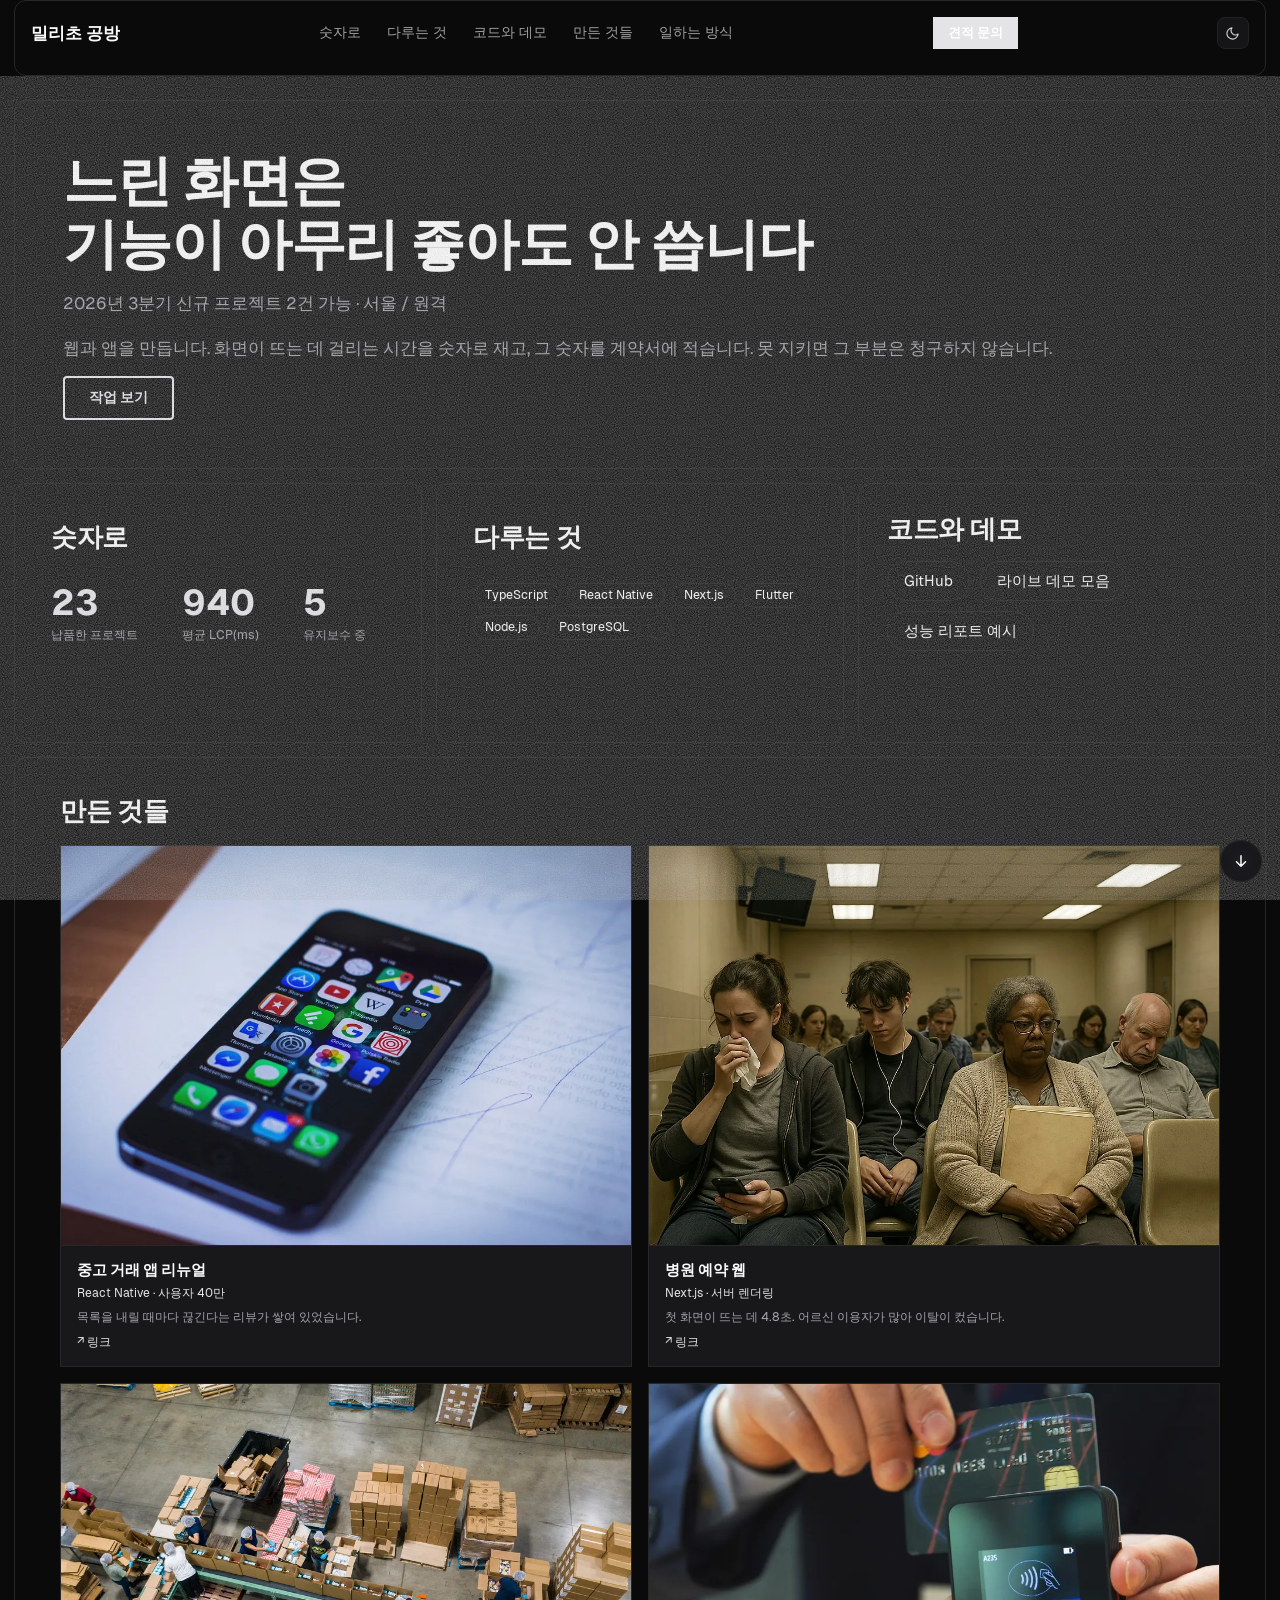
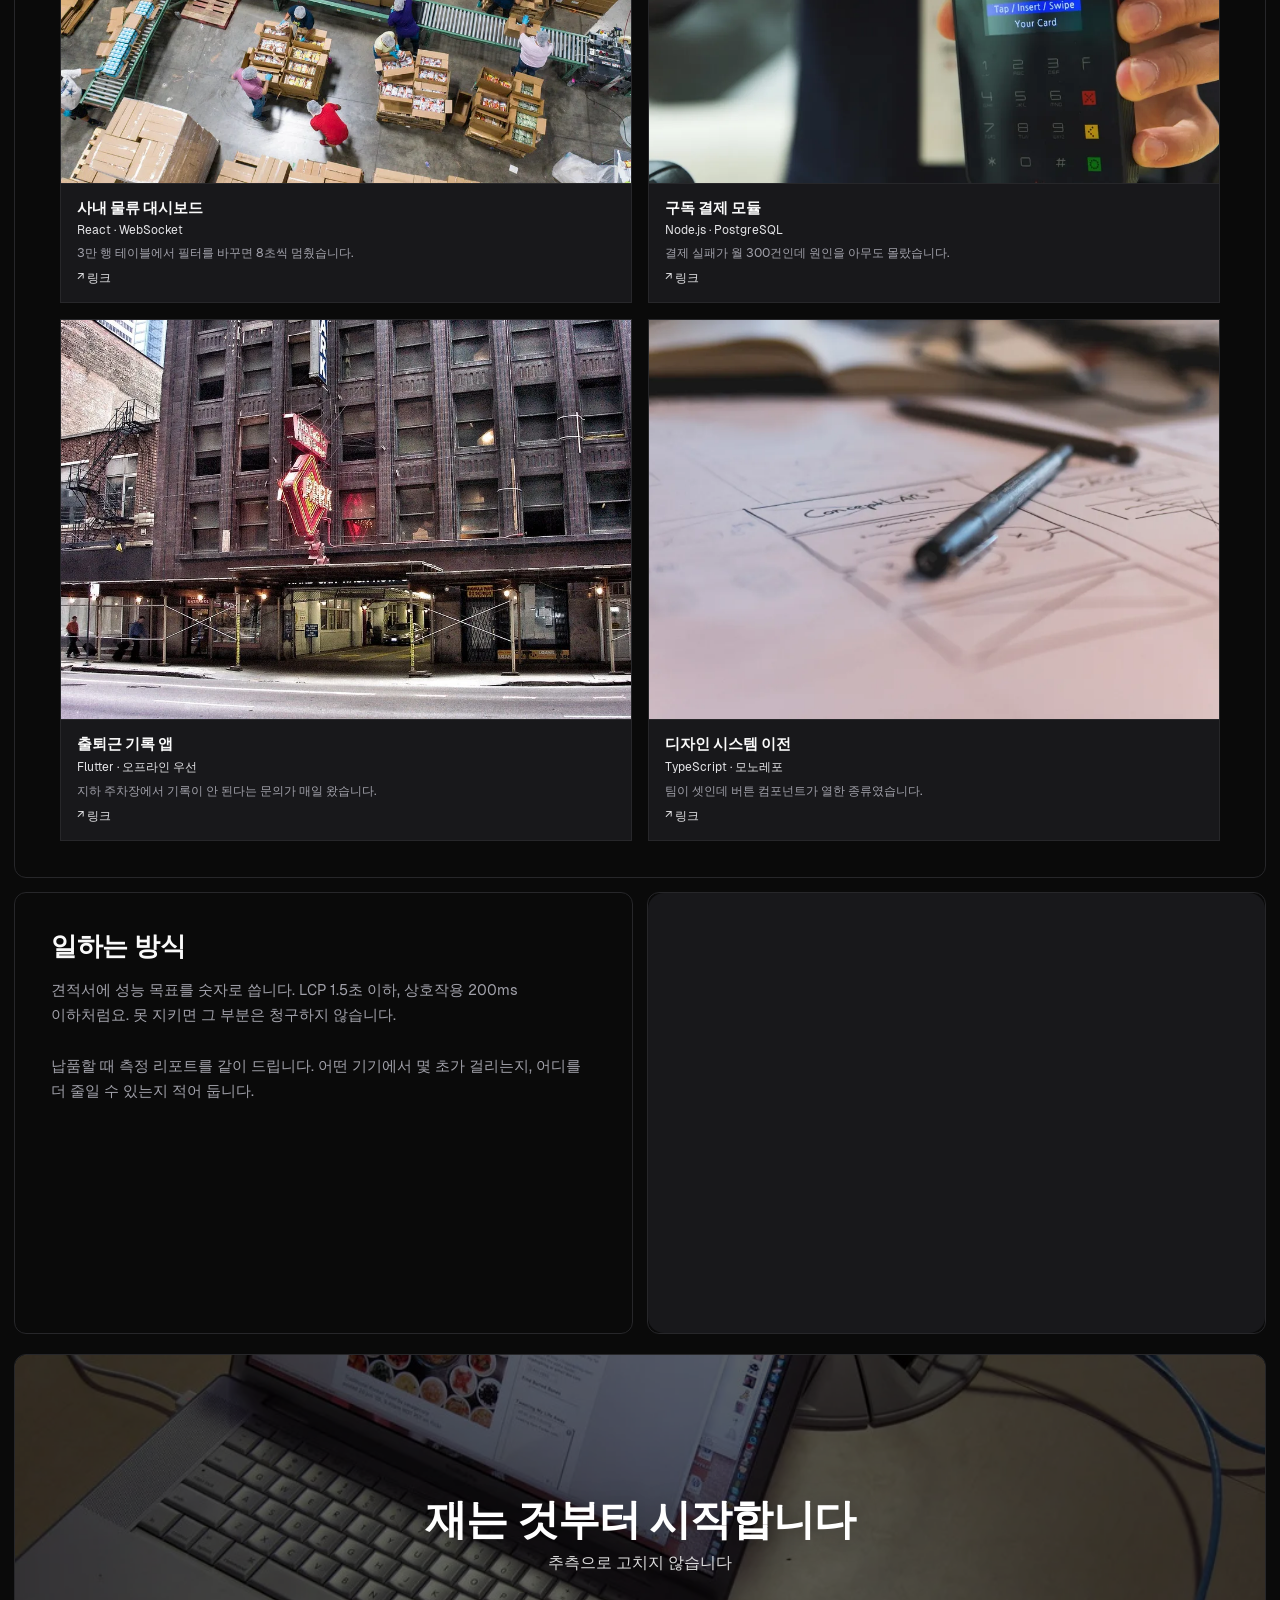
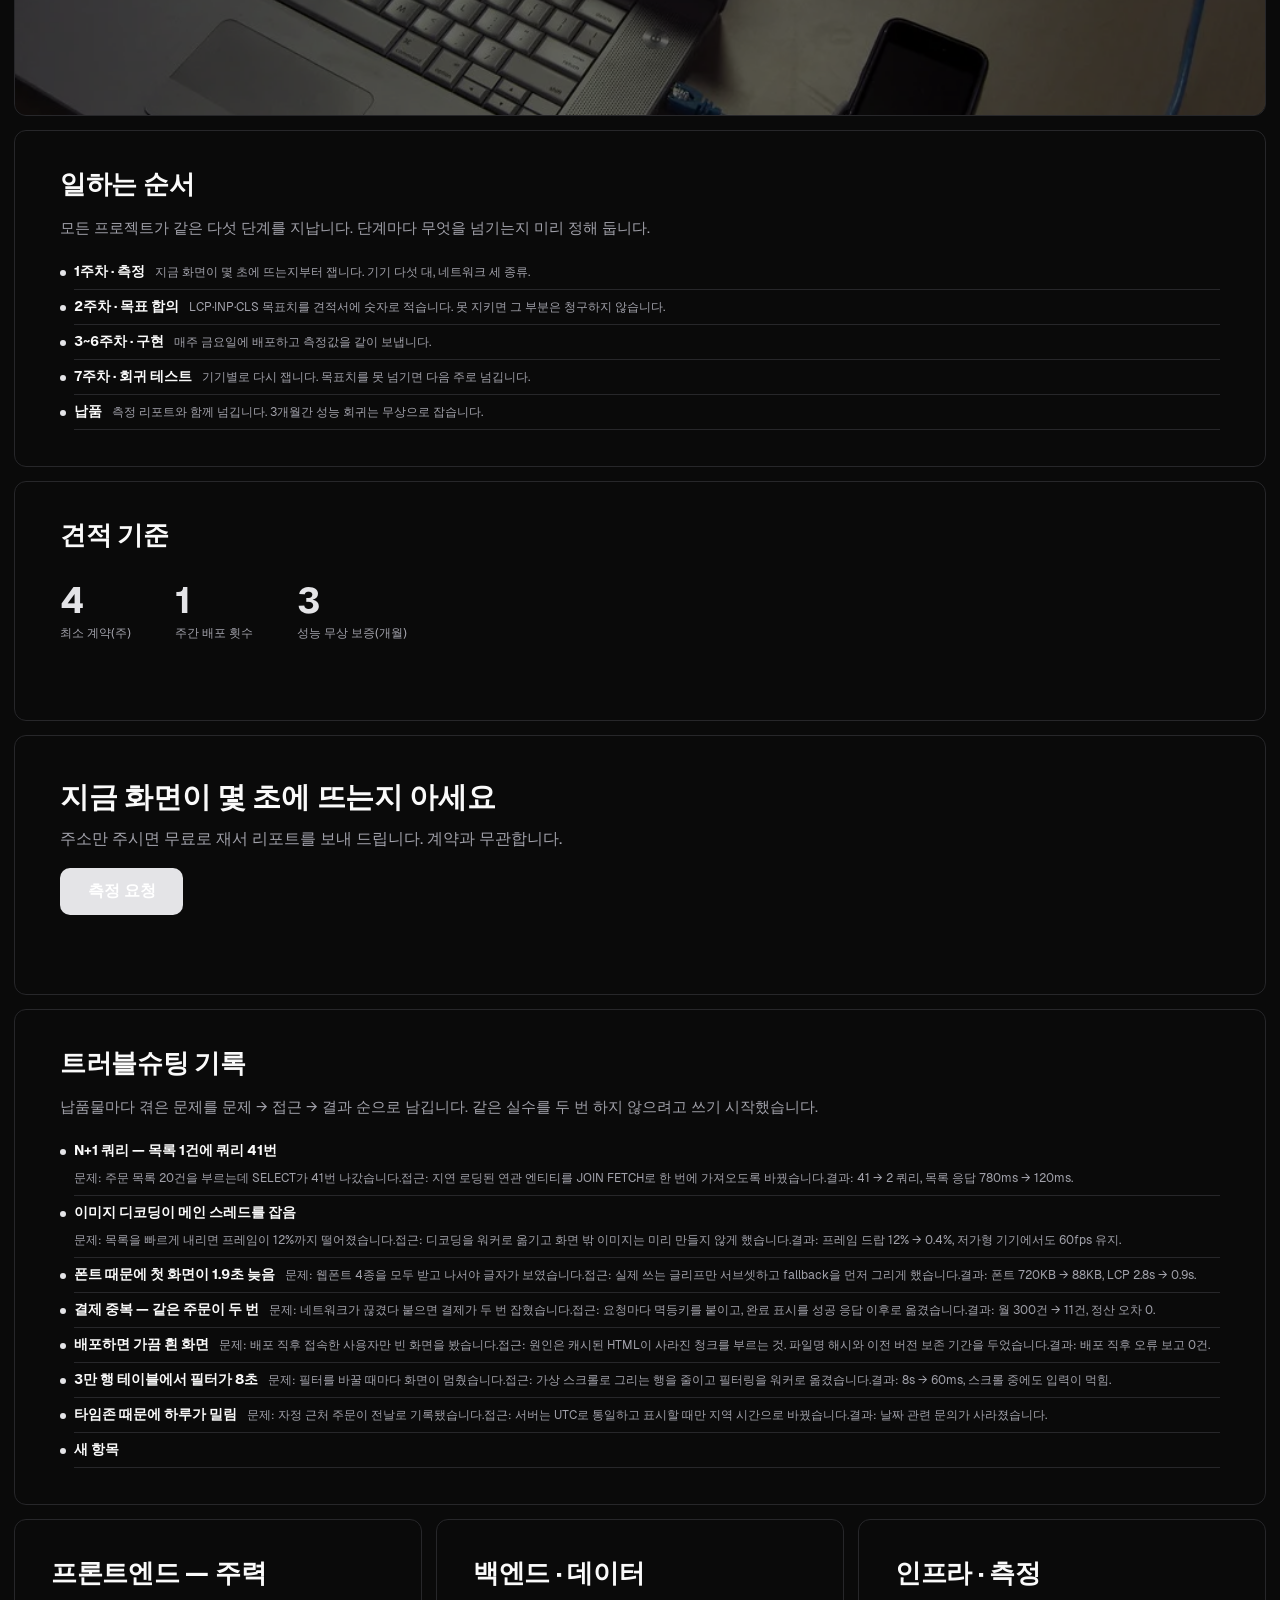
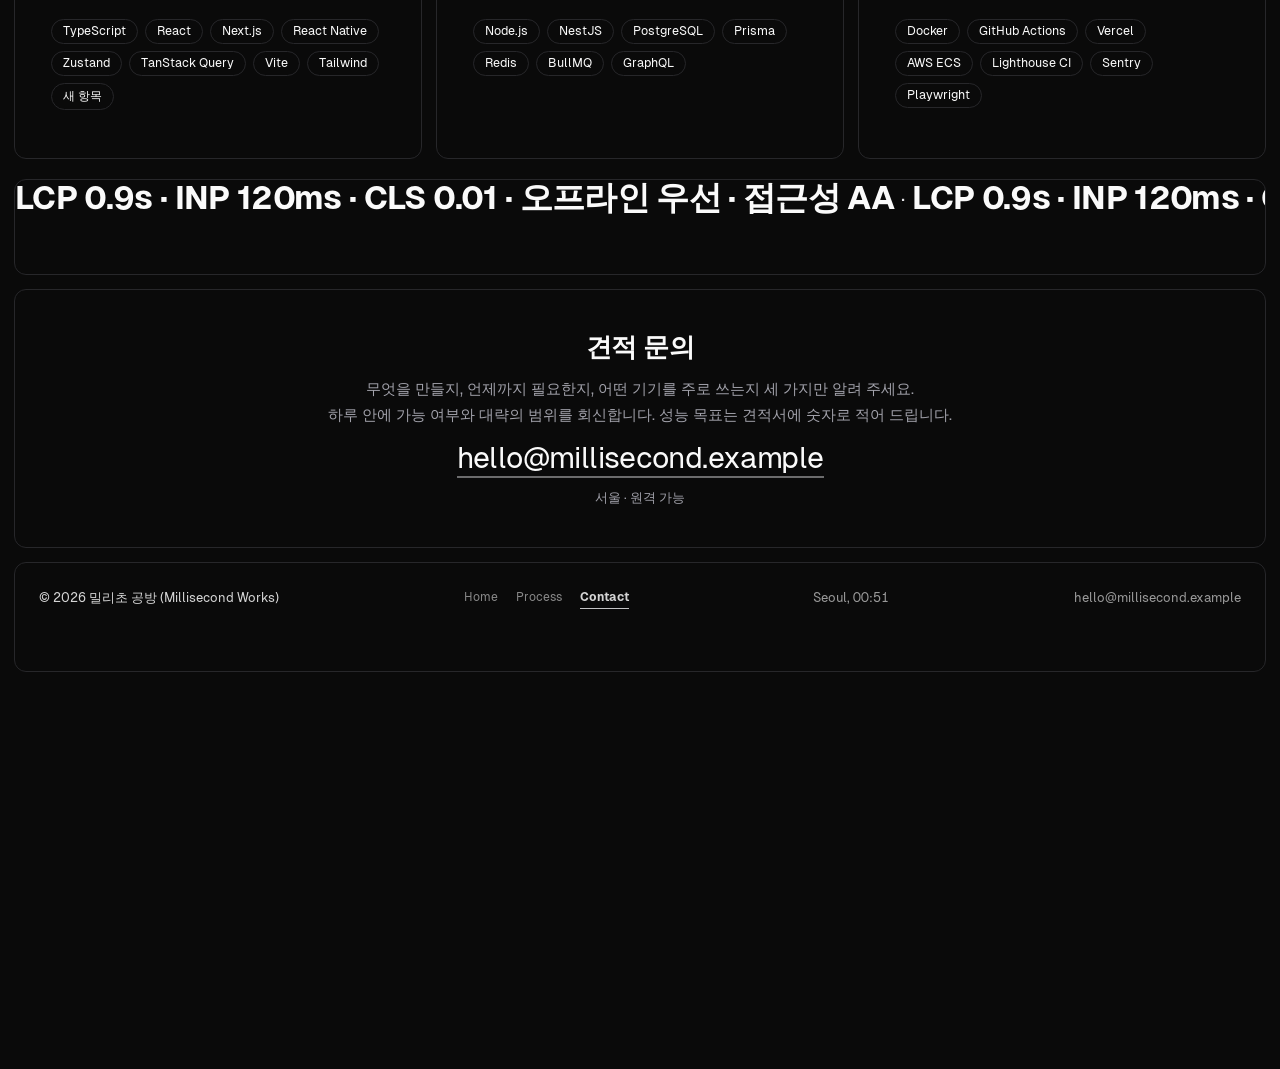
==== commit bfac33fc: "Add troubleshooting log (7 cases), stack by category, availability status" ====
--- a/index.html
+++ b/index.html
@@ -37,7 +37,7 @@
     <section class="wf__region wf-tfx wf-tfx--chars wf-tfx-on--title" style="grid-column:1 / -1;grid-row:2;min-height:360px;border-radius:12px;border-width:1px;border-color:var(--wf-line, currentColor);padding:min(48px, 6vw);--tfx-step:40ms;--tfx-delay:0ms">
       <div class="wf-hero" style="align-items:flex-start;text-align:left">
         <h1 class="wf-hero__title" style="font-size:clamp(1.9em, 8.5vw, calc(1.15 * 3.2em))"><span class="wf-tfx__ch" style="--i:0">느</span><span class="wf-tfx__ch" style="--i:1">린</span><span class="wf-tfx__ch" style="--i:2">&nbsp;</span><span class="wf-tfx__ch" style="--i:3">화</span><span class="wf-tfx__ch" style="--i:4">면</span><span class="wf-tfx__ch" style="--i:5">은</span><br /><span class="wf-tfx__ch" style="--i:6">기</span><span class="wf-tfx__ch" style="--i:7">능</span><span class="wf-tfx__ch" style="--i:8">이</span><span class="wf-tfx__ch" style="--i:9">&nbsp;</span><span class="wf-tfx__ch" style="--i:10">아</span><span class="wf-tfx__ch" style="--i:11">무</span><span class="wf-tfx__ch" style="--i:12">리</span><span class="wf-tfx__ch" style="--i:13">&nbsp;</span><span class="wf-tfx__ch" style="--i:14">좋</span><span class="wf-tfx__ch" style="--i:15">아</span><span class="wf-tfx__ch" style="--i:16">도</span><span class="wf-tfx__ch" style="--i:17">&nbsp;</span><span class="wf-tfx__ch" style="--i:18">안</span><span class="wf-tfx__ch" style="--i:19">&nbsp;</span><span class="wf-tfx__ch" style="--i:20">씁</span><span class="wf-tfx__ch" style="--i:21">니</span><span class="wf-tfx__ch" style="--i:22">다</span></h1>
-        <p class="wf-hero__sub">웹과 앱을 만듭니다. 화면이 뜨는 데 걸리는 시간을 숫자로 재고, 그 숫자를 계약서에 적습니다.</p>
+        <p class="wf-hero__sub">2026년 3분기 신규 프로젝트 2건 가능 · 서울 / 원격<br /><br />웹과 앱을 만듭니다. 화면이 뜨는 데 걸리는 시간을 숫자로 재고, 그 숫자를 계약서에 적습니다. 못 지키면 그 부분은 청구하지 않습니다.</p>
         <a class="wf-btn" style="background:transparent;border:2px solid var(--wf-accent);color:var(--wf-accent);border-radius:4px" href="#contact">작업 보기</a>
       </div>
     </section>
@@ -47,7 +47,7 @@
         <div class="wf-sec__cols" style="grid-template-columns:repeat(1, minmax(0, 1fr))">
           <p class="wf-sec__body"></p>
         </div>
-        <div class="wf-stats"><div class="wf-stat"><b class="wf-stat__num"><i class="wf-stat__count" style="--wf-n-to:9" aria-hidden="true"></i><span class="wf-stat__plain" aria-hidden="true">9</span><span class="wf-sr">9</span></b><span class="wf-stat__label">최근 12개월 납품</span></div><div class="wf-stat"><b class="wf-stat__num"><i class="wf-stat__count" style="--wf-n-to:940" aria-hidden="true"></i><span class="wf-stat__plain" aria-hidden="true">940</span><span class="wf-sr">940</span></b><span class="wf-stat__label">평균 LCP(ms)</span></div><div class="wf-stat"><b class="wf-stat__num"><i class="wf-stat__count" style="--wf-n-to:5" aria-hidden="true"></i><span class="wf-stat__plain" aria-hidden="true">5</span><span class="wf-sr">5</span></b><span class="wf-stat__label">유지보수 중인 앱</span></div></div>
+        <div class="wf-stats"><div class="wf-stat"><b class="wf-stat__num"><i class="wf-stat__count" style="--wf-n-to:23" aria-hidden="true"></i><span class="wf-stat__plain" aria-hidden="true">23</span><span class="wf-sr">23</span></b><span class="wf-stat__label">납품한 프로젝트</span></div><div class="wf-stat"><b class="wf-stat__num"><i class="wf-stat__count" style="--wf-n-to:940" aria-hidden="true"></i><span class="wf-stat__plain" aria-hidden="true">940</span><span class="wf-sr">940</span></b><span class="wf-stat__label">평균 LCP(ms)</span></div><div class="wf-stat"><b class="wf-stat__num"><i class="wf-stat__count" style="--wf-n-to:5" aria-hidden="true"></i><span class="wf-stat__plain" aria-hidden="true">5</span><span class="wf-sr">5</span></b><span class="wf-stat__label">유지보수 중</span></div></div>
       </div>
     </section>
     <section class="wf__region" id="다루는-것" style="grid-column:2;grid-row:3;min-height:260px;border-radius:12px;border-width:1px;border-color:var(--wf-line, currentColor);padding:min(36px, 6vw)">
@@ -241,6 +241,46 @@
       </div>
     </section>
     </div>
+    <div class="wf wf--row" style="grid-template-columns:repeat(1, minmax(0, 1fr));gap:14px">
+      <section class="wf__region" id="트러블슈팅-기록" style="min-height:240px;border-radius:12px;border-width:1px;border-color:var(--wf-line, currentColor);padding:min(36px, 6vw)">
+      <div class="wf-sec" style="align-items:flex-start">
+        <h2 class="wf-sec__title">트러블슈팅 기록</h2>
+        <div class="wf-sec__cols" style="grid-template-columns:repeat(1, minmax(0, 1fr))">
+          <p class="wf-sec__body">납품물마다 겪은 문제를 문제 → 접근 → 결과 순으로 남깁니다. 같은 실수를 두 번 하지 않으려고 쓰기 시작했습니다.</p>
+        </div>
+        <ol class="wf-time"><li class="wf-time__row"><b>N+1 쿼리 — 목록 1건에 쿼리 41번</b><span>문제: 주문 목록 20건을 부르는데 SELECT가 41번 나갔습니다.접근: 지연 로딩된 연관 엔티티를 JOIN FETCH로 한 번에 가져오도록 바꿨습니다.결과: 41 → 2 쿼리, 목록 응답 780ms → 120ms.</span></li><li class="wf-time__row"><b>이미지 디코딩이 메인 스레드를 잡음</b><span>문제: 목록을 빠르게 내리면 프레임이 12%까지 떨어졌습니다.접근: 디코딩을 워커로 옮기고 화면 밖 이미지는 미리 만들지 않게 했습니다.결과: 프레임 드랍 12% → 0.4%, 저가형 기기에서도 60fps 유지.</span></li><li class="wf-time__row"><b>폰트 때문에 첫 화면이 1.9초 늦음</b><span>문제: 웹폰트 4종을 모두 받고 나서야 글자가 보였습니다.접근: 실제 쓰는 글리프만 서브셋하고 fallback을 먼저 그리게 했습니다.결과: 폰트 720KB → 88KB, LCP 2.8s → 0.9s.</span></li><li class="wf-time__row"><b>결제 중복 — 같은 주문이 두 번</b><span>문제: 네트워크가 끊겼다 붙으면 결제가 두 번 잡혔습니다.접근: 요청마다 멱등키를 붙이고, 완료 표시를 성공 응답 이후로 옮겼습니다.결과: 월 300건 → 11건, 정산 오차 0.</span></li><li class="wf-time__row"><b>배포하면 가끔 흰 화면</b><span>문제: 배포 직후 접속한 사용자만 빈 화면을 봤습니다.접근: 원인은 캐시된 HTML이 사라진 청크를 부르는 것. 파일명 해시와 이전 버전 보존 기간을 두었습니다.결과: 배포 직후 오류 보고 0건.</span></li><li class="wf-time__row"><b>3만 행 테이블에서 필터가 8초</b><span>문제: 필터를 바꿀 때마다 화면이 멈췄습니다.접근: 가상 스크롤로 그리는 행을 줄이고 필터링을 워커로 옮겼습니다.결과: 8s → 60ms, 스크롤 중에도 입력이 먹힘.</span></li><li class="wf-time__row"><b>타임존 때문에 하루가 밀림</b><span>문제: 자정 근처 주문이 전날로 기록됐습니다.접근: 서버는 UTC로 통일하고 표시할 때만 지역 시간으로 바꿨습니다.결과: 날짜 관련 문의가 사라졌습니다.</span></li><li class="wf-time__row"><b>새 항목</b></li></ol>
+      </div>
+    </section>
+    </div>
+    <div class="wf wf--row" style="grid-template-columns:repeat(3, minmax(0, 1fr));gap:14px">
+      <section class="wf__region" id="프론트엔드-주력" style="min-height:240px;border-radius:12px;border-width:1px;border-color:var(--wf-line, currentColor);padding:min(36px, 6vw)">
+      <div class="wf-sec" style="align-items:flex-start">
+        <h2 class="wf-sec__title">프론트엔드 — 주력</h2>
+        <div class="wf-sec__cols" style="grid-template-columns:repeat(1, minmax(0, 1fr))">
+          <p class="wf-sec__body"></p>
+        </div>
+        <div class="wf-tags"><span class="wf-tag">TypeScript</span><span class="wf-tag">React</span><span class="wf-tag">Next.js</span><span class="wf-tag">React Native</span><span class="wf-tag">Zustand</span><span class="wf-tag">TanStack Query</span><span class="wf-tag">Vite</span><span class="wf-tag">Tailwind</span><span class="wf-tag">새 항목</span></div>
+      </div>
+    </section>
+      <section class="wf__region" id="백엔드-데이터" style="min-height:240px;border-radius:12px;border-width:1px;border-color:var(--wf-line, currentColor);padding:min(36px, 6vw)">
+      <div class="wf-sec" style="align-items:flex-start">
+        <h2 class="wf-sec__title">백엔드 · 데이터</h2>
+        <div class="wf-sec__cols" style="grid-template-columns:repeat(1, minmax(0, 1fr))">
+          <p class="wf-sec__body"></p>
+        </div>
+        <div class="wf-tags"><span class="wf-tag">Node.js</span><span class="wf-tag">NestJS</span><span class="wf-tag">PostgreSQL</span><span class="wf-tag">Prisma</span><span class="wf-tag">Redis</span><span class="wf-tag">BullMQ</span><span class="wf-tag">GraphQL</span></div>
+      </div>
+    </section>
+      <section class="wf__region" id="인프라-측정" style="min-height:240px;border-radius:12px;border-width:1px;border-color:var(--wf-line, currentColor);padding:min(36px, 6vw)">
+      <div class="wf-sec" style="align-items:flex-start">
+        <h2 class="wf-sec__title">인프라 · 측정</h2>
+        <div class="wf-sec__cols" style="grid-template-columns:repeat(1, minmax(0, 1fr))">
+          <p class="wf-sec__body"></p>
+        </div>
+        <div class="wf-tags"><span class="wf-tag">Docker</span><span class="wf-tag">GitHub Actions</span><span class="wf-tag">Vercel</span><span class="wf-tag">AWS ECS</span><span class="wf-tag">Lighthouse CI</span><span class="wf-tag">Sentry</span><span class="wf-tag">Playwright</span></div>
+      </div>
+    </section>
+    </div>
     <a class="wf-down" href="#%EC%9D%BC%ED%95%98%EB%8A%94-%EC%88%9C%EC%84%9C" aria-label="아래로 이동"><svg width="18" height="18" viewBox="0 0 24 24" fill="none" stroke="currentColor" stroke-width="2" stroke-linecap="round" stroke-linejoin="round"><path d="M12 5v14M6 13l6 6 6-6"/></svg></a>
   </div>
   </section>
@@ -272,7 +312,7 @@
         <a href="#pg-1" class="wf-nav__item">Process</a>
         <a href="#pg-2" class="wf-nav__item is-current">Contact</a>
       </nav>
-        <span class="wf-foot__time" data-wf-clock="Asia/Seoul" data-wf-city="Seoul">Seoul, 23:56</span>
+        <span class="wf-foot__time" data-wf-clock="Asia/Seoul" data-wf-city="Seoul">Seoul, 00:51</span>
         <a class="wf-foot__mail" href="mailto:hello@millisecond.example">hello@millisecond.example</a>
       </footer></div>
     </div>
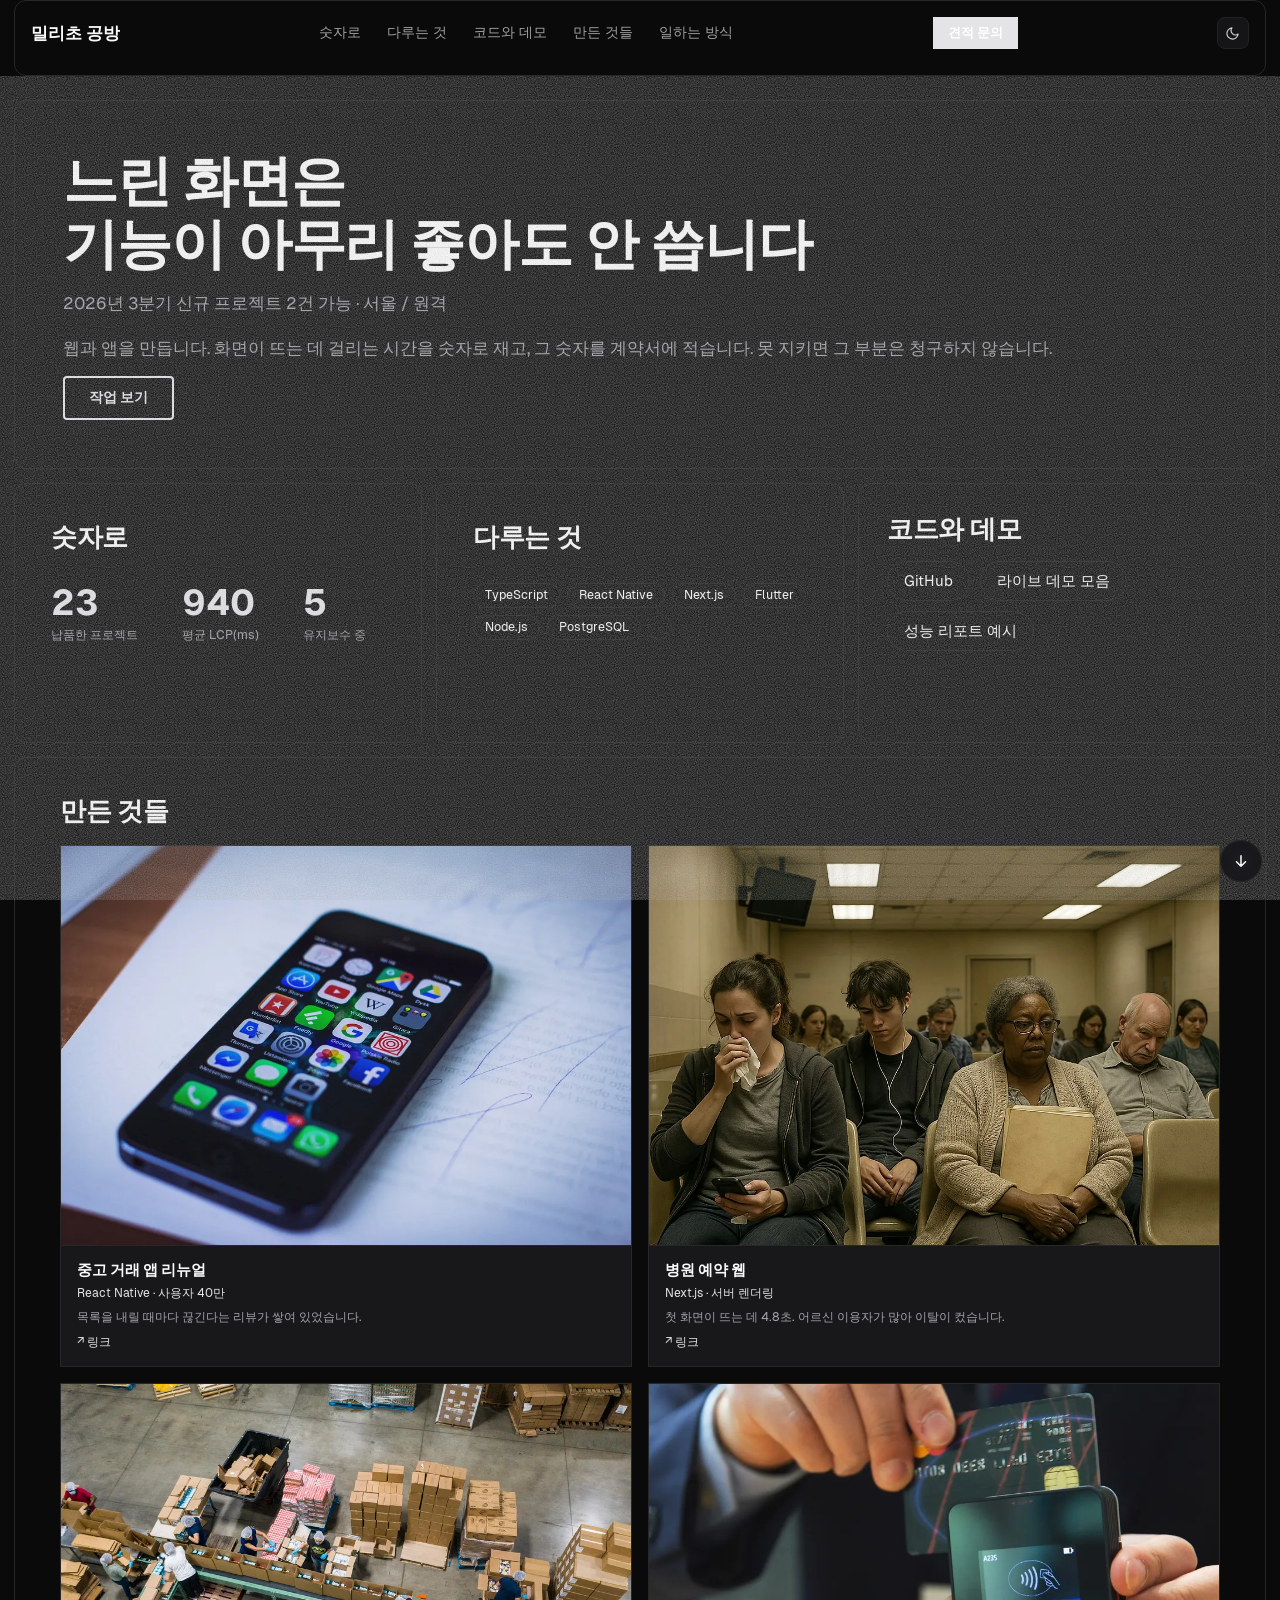
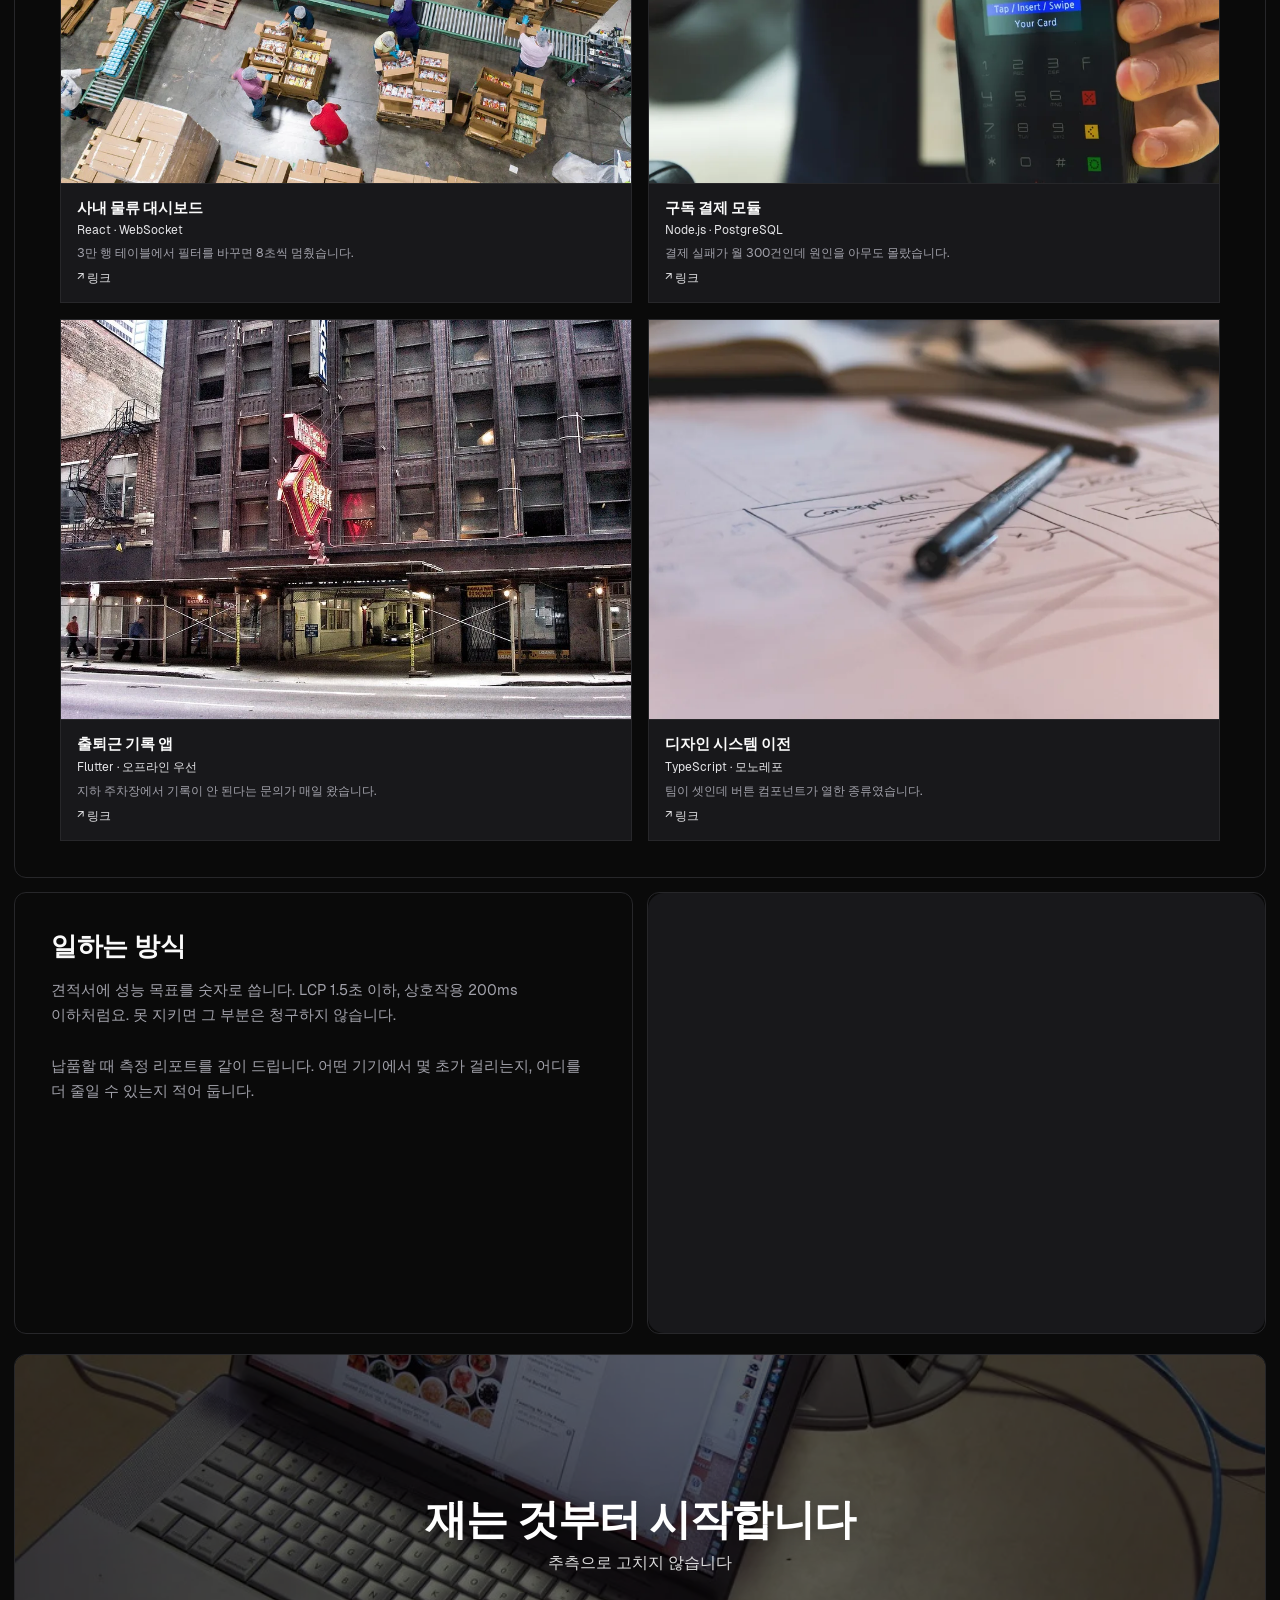
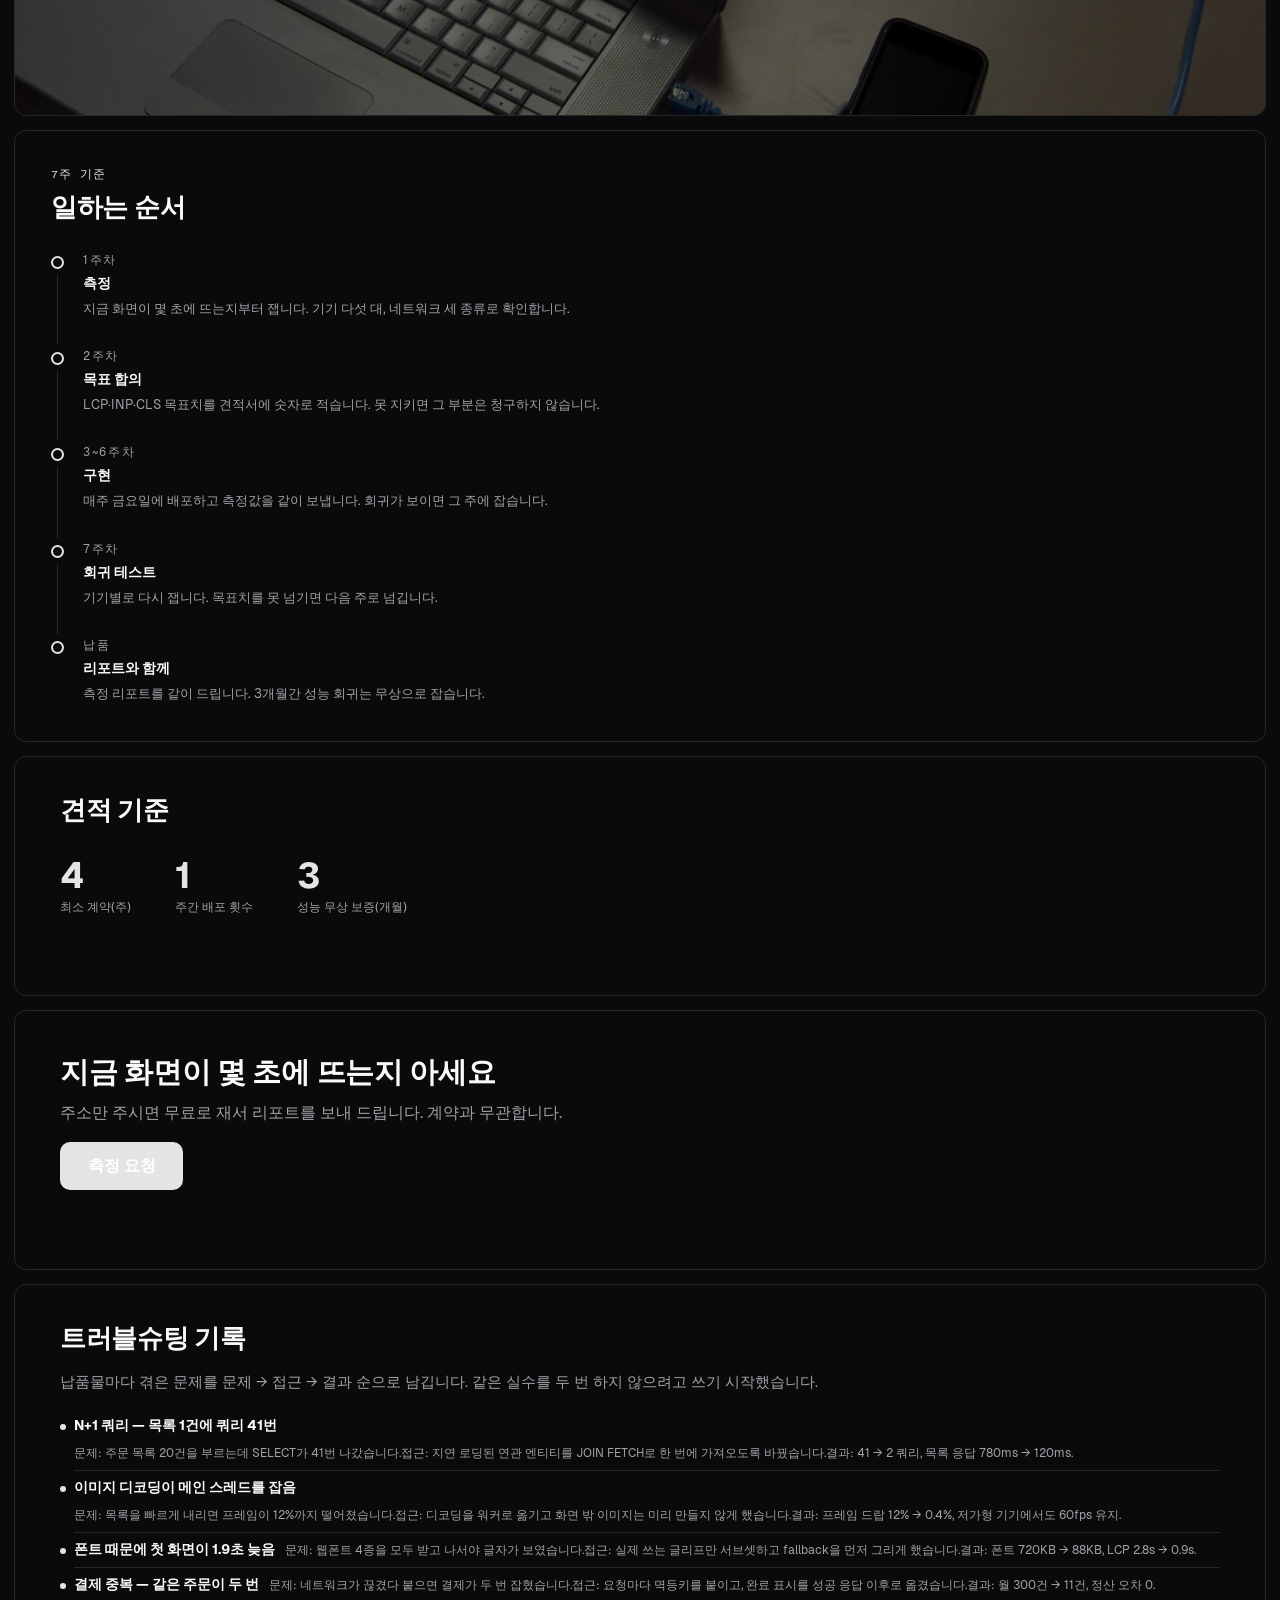
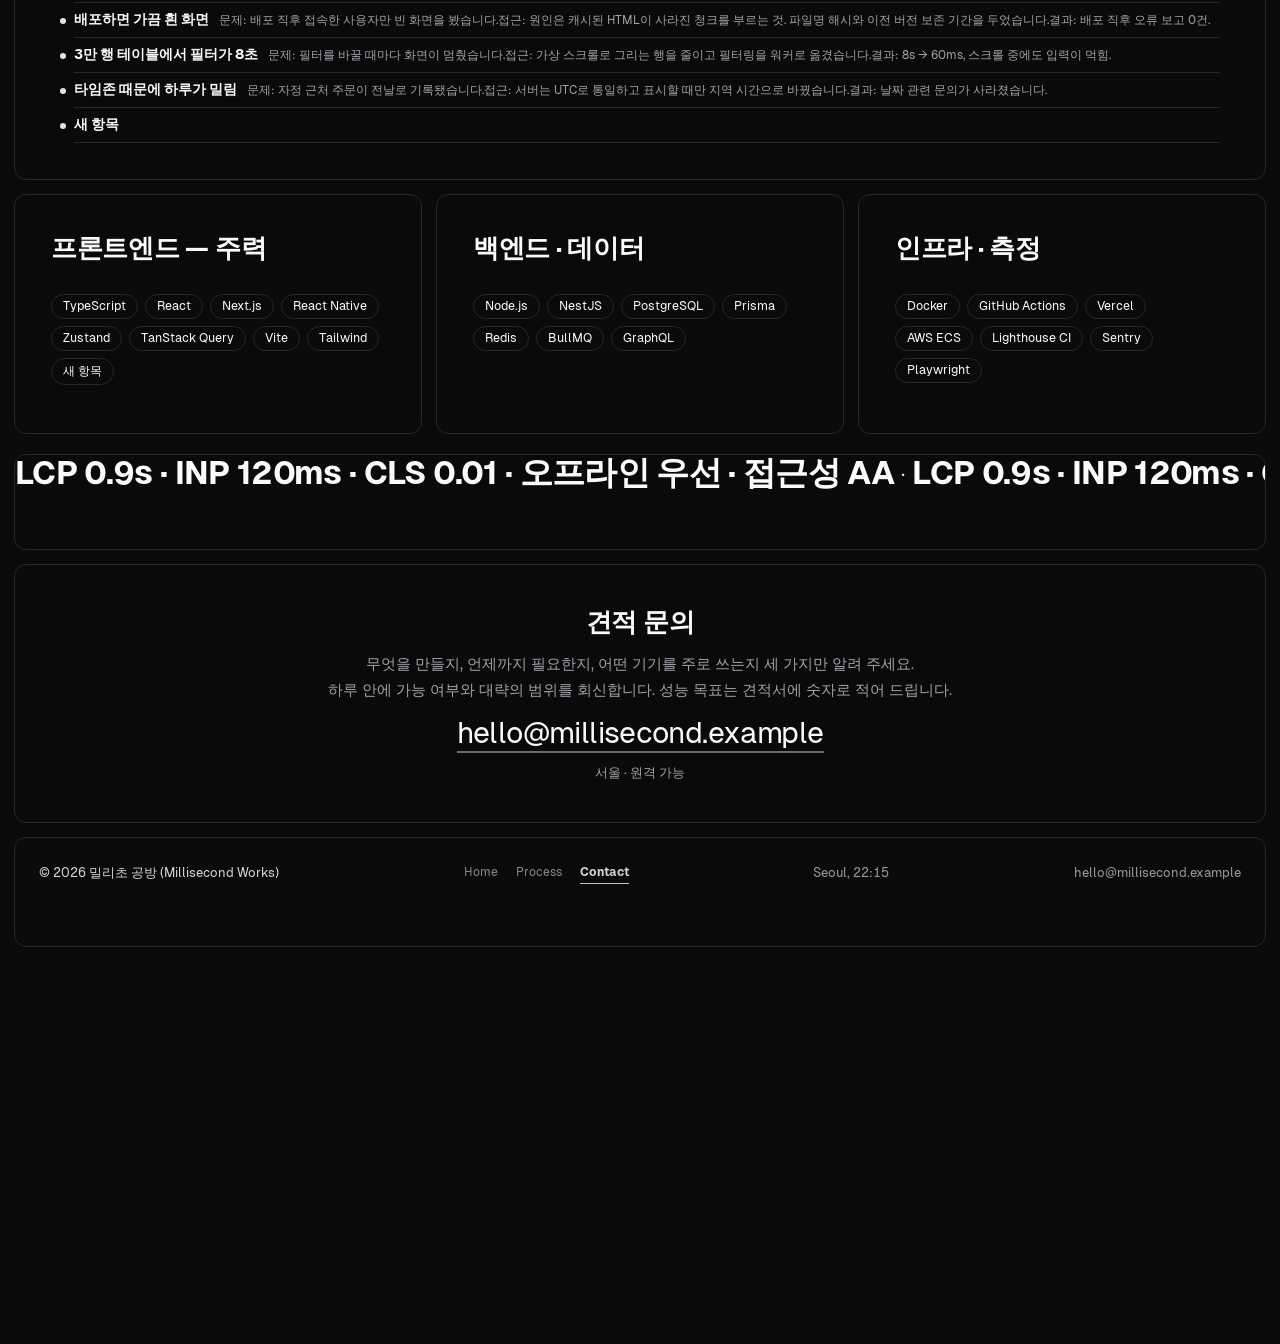
==== commit 89eda432: "Use the new Timeline part for the 7-week workflow" ====
--- a/index.html
+++ b/index.html
@@ -215,13 +215,15 @@
     </section>
     </div>
     <div class="wf" style="grid-template-columns:minmax(0, 1fr);grid-template-rows:auto auto 1fr;gap:14px">
-    <section class="wf__region" id="일하는-순서" style="grid-column:1;grid-row:1;min-height:240px;border-radius:12px;border-width:1px;border-color:var(--wf-line, currentColor);padding:min(36px, 6vw)">
-      <div class="wf-sec" style="align-items:flex-start">
-        <h2 class="wf-sec__title">일하는 순서</h2>
-        <div class="wf-sec__cols" style="grid-template-columns:repeat(1, minmax(0, 1fr))">
-          <p class="wf-sec__body">모든 프로젝트가 같은 다섯 단계를 지납니다. 단계마다 무엇을 넘기는지 미리 정해 둡니다.</p>
-        </div>
-        <ol class="wf-time"><li class="wf-time__row"><b>1주차 · 측정</b><span>지금 화면이 몇 초에 뜨는지부터 잽니다. 기기 다섯 대, 네트워크 세 종류.</span></li><li class="wf-time__row"><b>2주차 · 목표 합의</b><span>LCP·INP·CLS 목표치를 견적서에 숫자로 적습니다. 못 지키면 그 부분은 청구하지 않습니다.</span></li><li class="wf-time__row"><b>3~6주차 · 구현</b><span>매주 금요일에 배포하고 측정값을 같이 보냅니다.</span></li><li class="wf-time__row"><b>7주차 · 회귀 테스트</b><span>기기별로 다시 잽니다. 목표치를 못 넘기면 다음 주로 넘깁니다.</span></li><li class="wf-time__row"><b>납품</b><span>측정 리포트와 함께 넘깁니다. 3개월간 성능 회귀는 무상으로 잡습니다.</span></li></ol>
+    <section class="wf__region" style="grid-column:1;grid-row:1;min-height:320px;border-radius:12px;border-width:1px;border-color:var(--wf-line, currentColor);padding:min(36px, 6vw)">
+      <div class="wf-tl">
+        <span class="wf-tl__eyebrow">7주 기준</span>
+        <h2 class="wf-tl__title">일하는 순서</h2>
+        <ol class="wf-tl__list"><li class="wf-tl__item"><span class="wf-tl__label">1주차</span><b class="wf-tl__head">측정</b><p class="wf-tl__desc">지금 화면이 몇 초에 뜨는지부터 잽니다. 기기 다섯 대, 네트워크 세 종류로 확인합니다.</p></li>
+        <li class="wf-tl__item"><span class="wf-tl__label">2주차</span><b class="wf-tl__head">목표 합의</b><p class="wf-tl__desc">LCP·INP·CLS 목표치를 견적서에 숫자로 적습니다. 못 지키면 그 부분은 청구하지 않습니다.</p></li>
+        <li class="wf-tl__item"><span class="wf-tl__label">3~6주차</span><b class="wf-tl__head">구현</b><p class="wf-tl__desc">매주 금요일에 배포하고 측정값을 같이 보냅니다. 회귀가 보이면 그 주에 잡습니다.</p></li>
+        <li class="wf-tl__item"><span class="wf-tl__label">7주차</span><b class="wf-tl__head">회귀 테스트</b><p class="wf-tl__desc">기기별로 다시 잽니다. 목표치를 못 넘기면 다음 주로 넘깁니다.</p></li>
+        <li class="wf-tl__item"><span class="wf-tl__label">납품</span><b class="wf-tl__head">리포트와 함께</b><p class="wf-tl__desc">측정 리포트를 같이 드립니다. 3개월간 성능 회귀는 무상으로 잡습니다.</p></li></ol>
       </div>
     </section>
     <section class="wf__region" id="견적-기준" style="grid-column:1;grid-row:2;min-height:240px;border-radius:12px;border-width:1px;border-color:var(--wf-line, currentColor);padding:min(36px, 6vw)">
@@ -281,7 +283,7 @@
       </div>
     </section>
     </div>
-    <a class="wf-down" href="#%EC%9D%BC%ED%95%98%EB%8A%94-%EC%88%9C%EC%84%9C" aria-label="아래로 이동"><svg width="18" height="18" viewBox="0 0 24 24" fill="none" stroke="currentColor" stroke-width="2" stroke-linecap="round" stroke-linejoin="round"><path d="M12 5v14M6 13l6 6 6-6"/></svg></a>
+    <a class="wf-down" href="#%EA%B2%AC%EC%A0%81-%EA%B8%B0%EC%A4%80" aria-label="아래로 이동"><svg width="18" height="18" viewBox="0 0 24 24" fill="none" stroke="currentColor" stroke-width="2" stroke-linecap="round" stroke-linejoin="round"><path d="M12 5v14M6 13l6 6 6-6"/></svg></a>
   </div>
   </section>
   <section class="wf-pg" id="pg-2">
@@ -312,7 +314,7 @@
         <a href="#pg-1" class="wf-nav__item">Process</a>
         <a href="#pg-2" class="wf-nav__item is-current">Contact</a>
       </nav>
-        <span class="wf-foot__time" data-wf-clock="Asia/Seoul" data-wf-city="Seoul">Seoul, 00:51</span>
+        <span class="wf-foot__time" data-wf-clock="Asia/Seoul" data-wf-city="Seoul">Seoul, 22:15</span>
         <a class="wf-foot__mail" href="mailto:hello@millisecond.example">hello@millisecond.example</a>
       </footer></div>
     </div>
--- a/assets/site.css
+++ b/assets/site.css
@@ -105,18 +105,18 @@
 .wf-cta.is-grad>*{position:relative;z-index:1}
 @keyframes wf-cta-grad{0%{background-position:0% 50%}to{background-position:100% 50%}}
 @media (prefers-reduced-motion: reduce){.wf-cta.is-grad:before{animation:none}}
-.wf__region.is-freeitems>:not(span){position:relative;height:100%;display:block}
-.wf__region.is-freeitems>:not(span)>*:not(:where(.wf-sld__r,.wf-sld__track,.wf-sld__dots,.wf-detail,.wf-cover__img,.wf-cover__empty,.wf-cover__veil,.wf-mq__track)){position:absolute;margin:0;max-width:92%}
-.wf__region.is-freeitems>:not(span)>*:not(:where(.wf-sld__r,.wf-sld__track,.wf-sld__dots,.wf-detail,.wf-cover__img,.wf-cover__empty,.wf-cover__veil,.wf-mq__track)):nth-child(1){left:var(--fi1x, auto);top:var(--fi1y, auto)}
-.wf__region.is-freeitems>:not(span)>*:not(:where(.wf-sld__r,.wf-sld__track,.wf-sld__dots,.wf-detail,.wf-cover__img,.wf-cover__empty,.wf-cover__veil,.wf-mq__track)):nth-child(2){left:var(--fi2x, auto);top:var(--fi2y, auto)}
-.wf__region.is-freeitems>:not(span)>*:not(:where(.wf-sld__r,.wf-sld__track,.wf-sld__dots,.wf-detail,.wf-cover__img,.wf-cover__empty,.wf-cover__veil,.wf-mq__track)):nth-child(3){left:var(--fi3x, auto);top:var(--fi3y, auto)}
-.wf__region.is-freeitems>:not(span)>*:not(:where(.wf-sld__r,.wf-sld__track,.wf-sld__dots,.wf-detail,.wf-cover__img,.wf-cover__empty,.wf-cover__veil,.wf-mq__track)):nth-child(4){left:var(--fi4x, auto);top:var(--fi4y, auto)}
-.wf__region.is-freeitems>:not(span)>*:not(:where(.wf-sld__r,.wf-sld__track,.wf-sld__dots,.wf-detail,.wf-cover__img,.wf-cover__empty,.wf-cover__veil,.wf-mq__track)):nth-child(5){left:var(--fi5x, auto);top:var(--fi5y, auto)}
-.wf__region.is-freeitems>:not(span)>*:not(:where(.wf-sld__r,.wf-sld__track,.wf-sld__dots,.wf-detail,.wf-cover__img,.wf-cover__empty,.wf-cover__veil,.wf-mq__track)):nth-child(6){left:var(--fi6x, auto);top:var(--fi6y, auto)}
-.wf__region.is-freeitems>:not(span)>*:not(:where(.wf-sld__r,.wf-sld__track,.wf-sld__dots,.wf-detail,.wf-cover__img,.wf-cover__empty,.wf-cover__veil,.wf-mq__track)):nth-child(7){left:var(--fi7x, auto);top:var(--fi7y, auto)}
-.wf__region.is-freeitems>:not(span)>*:not(:where(.wf-sld__r,.wf-sld__track,.wf-sld__dots,.wf-detail,.wf-cover__img,.wf-cover__empty,.wf-cover__veil,.wf-mq__track)):nth-child(8){left:var(--fi8x, auto);top:var(--fi8y, auto)}
-.wf__region.is-freeitems>:not(span)>*:not(:where(.wf-sld__r,.wf-sld__track,.wf-sld__dots,.wf-detail,.wf-cover__img,.wf-cover__empty,.wf-cover__veil,.wf-mq__track)):nth-child(9){left:var(--fi9x, auto);top:var(--fi9y, auto)}
-.wf__region.is-freeitems>:not(span)>*:not(:where(.wf-sld__r,.wf-sld__track,.wf-sld__dots,.wf-detail,.wf-cover__img,.wf-cover__empty,.wf-cover__veil,.wf-mq__track)):nth-child(10){left:var(--fi10x, auto);top:var(--fi10y, auto)}
+.wf__region.is-freeitems>:not(span,button){position:relative;height:100%;display:block}
+.wf__region.is-freeitems>:not(span,button)>*:not(:where(.wf-sld__r,.wf-sld__track,.wf-sld__dots,.wf-detail,.wf-cover__img,.wf-cover__empty,.wf-cover__veil,.wf-mq__track)){position:absolute;margin:0;max-width:92%}
+.wf__region.is-freeitems>:not(span,button)>*:not(:where(.wf-sld__r,.wf-sld__track,.wf-sld__dots,.wf-detail,.wf-cover__img,.wf-cover__empty,.wf-cover__veil,.wf-mq__track)):nth-child(1){left:var(--fi1x, auto);top:var(--fi1y, auto)}
+.wf__region.is-freeitems>:not(span,button)>*:not(:where(.wf-sld__r,.wf-sld__track,.wf-sld__dots,.wf-detail,.wf-cover__img,.wf-cover__empty,.wf-cover__veil,.wf-mq__track)):nth-child(2){left:var(--fi2x, auto);top:var(--fi2y, auto)}
+.wf__region.is-freeitems>:not(span,button)>*:not(:where(.wf-sld__r,.wf-sld__track,.wf-sld__dots,.wf-detail,.wf-cover__img,.wf-cover__empty,.wf-cover__veil,.wf-mq__track)):nth-child(3){left:var(--fi3x, auto);top:var(--fi3y, auto)}
+.wf__region.is-freeitems>:not(span,button)>*:not(:where(.wf-sld__r,.wf-sld__track,.wf-sld__dots,.wf-detail,.wf-cover__img,.wf-cover__empty,.wf-cover__veil,.wf-mq__track)):nth-child(4){left:var(--fi4x, auto);top:var(--fi4y, auto)}
+.wf__region.is-freeitems>:not(span,button)>*:not(:where(.wf-sld__r,.wf-sld__track,.wf-sld__dots,.wf-detail,.wf-cover__img,.wf-cover__empty,.wf-cover__veil,.wf-mq__track)):nth-child(5){left:var(--fi5x, auto);top:var(--fi5y, auto)}
+.wf__region.is-freeitems>:not(span,button)>*:not(:where(.wf-sld__r,.wf-sld__track,.wf-sld__dots,.wf-detail,.wf-cover__img,.wf-cover__empty,.wf-cover__veil,.wf-mq__track)):nth-child(6){left:var(--fi6x, auto);top:var(--fi6y, auto)}
+.wf__region.is-freeitems>:not(span,button)>*:not(:where(.wf-sld__r,.wf-sld__track,.wf-sld__dots,.wf-detail,.wf-cover__img,.wf-cover__empty,.wf-cover__veil,.wf-mq__track)):nth-child(7){left:var(--fi7x, auto);top:var(--fi7y, auto)}
+.wf__region.is-freeitems>:not(span,button)>*:not(:where(.wf-sld__r,.wf-sld__track,.wf-sld__dots,.wf-detail,.wf-cover__img,.wf-cover__empty,.wf-cover__veil,.wf-mq__track)):nth-child(8){left:var(--fi8x, auto);top:var(--fi8y, auto)}
+.wf__region.is-freeitems>:not(span,button)>*:not(:where(.wf-sld__r,.wf-sld__track,.wf-sld__dots,.wf-detail,.wf-cover__img,.wf-cover__empty,.wf-cover__veil,.wf-mq__track)):nth-child(9){left:var(--fi9x, auto);top:var(--fi9y, auto)}
+.wf__region.is-freeitems>:not(span,button)>*:not(:where(.wf-sld__r,.wf-sld__track,.wf-sld__dots,.wf-detail,.wf-cover__img,.wf-cover__empty,.wf-cover__veil,.wf-mq__track)):nth-child(10){left:var(--fi10x, auto);top:var(--fi10y, auto)}
 .wf-sld{position:relative;width:100%;height:var(--sld-h, 340px);overflow:hidden;border-radius:inherit}
 .wf-sld__r{position:absolute;width:1px;height:1px;opacity:0;pointer-events:none;margin:0}
 .wf-sld__track{position:absolute;top:0;right:0;bottom:0;left:0}
@@ -202,6 +202,18 @@
 .wf-time__row:before{content:"";position:absolute;left:-14px;top:15px;width:6px;height:6px;border-radius:50%;background:var(--wf-accent)}
 .wf-time__row b{font-size:.9333em}
 .wf-time__row span{font-size:.8em;color:var(--wf-muted)}
+.wf-tl{width:100%;min-width:0}
+.wf-tl__eyebrow{display:block;font-family:ui-monospace,Cascadia Code,Consolas,monospace;font-size:.78em;letter-spacing:.08em;color:var(--wf-accent);margin-bottom:8px}
+.wf-tl__title{margin:0 0 28px;font-size:1.7em;letter-spacing:-.01em}
+.wf-tl__list{list-style:none;margin:0;padding:0}
+.wf-tl__item{position:relative;padding:0 0 30px 32px}
+.wf-tl__item:last-child{padding-bottom:0}
+.wf-tl__item:before{content:"";position:absolute;left:6px;top:22px;bottom:4px;width:1px;background:var(--wf-line)}
+.wf-tl__item:last-child:before{display:none}
+.wf-tl__item:after{content:"";position:absolute;left:0;top:3px;width:9px;height:9px;border-radius:50%;border:2px solid var(--wf-accent)}
+.wf-tl__label{display:block;font-size:.78em;letter-spacing:.14em;color:var(--wf-muted)}
+.wf-tl__head{display:block;margin:7px 0 5px;font-size:.9333em}
+.wf-tl__desc{margin:0;font-size:.8667em;color:var(--wf-muted);line-height:1.65}
 .wf-main{display:grid;width:100%;min-width:0;flex:1}
 .wf-main>*{min-width:0}
 .wf-main__slot{display:grid;place-items:center;border:1px dashed var(--wf-line);border-radius:inherit;font-size:.8em;color:var(--wf-muted);min-height:140px}
@@ -262,8 +274,12 @@
 @keyframes wf-bg-zoom{0%{transform:scale(1)}to{transform:scale(1.03)}}
 .wf-bg--zoom .wf-bg__media{animation:wf-bg-zoom 30s ease-in-out infinite alternate}
 @media (prefers-reduced-motion: reduce){.wf-bg--zoom .wf-bg__media{animation:none}}
-.wf-tfx--chars .wf-tfx__ch{display:inline-block;opacity:0;animation:wf-tfx-pop .28s ease-out forwards;animation-delay:calc(var(--tfx-delay, 0ms) + var(--i) * var(--tfx-step, 40ms))}
-@keyframes wf-tfx-pop{0%{opacity:0;transform:translateY(.18em)}to{opacity:1;transform:none}}
+.wf-tfx--chars .wf-tfx__ch{display:inline-block;position:relative;opacity:0;animation:wf-tfx-type 1ms steps(1,end) forwards;animation-delay:calc(var(--tfx-delay, 0ms) + var(--i) * var(--tfx-step, 40ms))}
+@keyframes wf-tfx-type{to{opacity:1}}
+.wf-tfx--chars .wf-tfx__ch:after{content:"";position:absolute;right:-.14em;top:6%;bottom:4%;width:.07em;min-width:2px;background:currentColor;opacity:0;animation:wf-tfx-caret var(--tfx-step, 40ms) steps(1,end) forwards;animation-delay:inherit}
+.wf-tfx--chars .wf-tfx__ch:last-child:after{animation:wf-tfx-caret-end .8s steps(1,end) 3 forwards;animation-delay:inherit}
+@keyframes wf-tfx-caret{0%{opacity:1}to{opacity:0}}
+@keyframes wf-tfx-caret-end{0%,49%{opacity:1}50%,to{opacity:0}}
 .wf-tfx--up :is(.wf-hero__title,.wf-sec__title,.wf-aside__name,.wf-card__title,.wf-cover__title,.wf-cta__title),.wf-tfx--up.wf-tfx-on--all :is(.wf-hero__sub,.wf-sec__body,.wf-aside__bio){animation:wf-tfx-up .6s cubic-bezier(.2,.7,.2,1) both;animation-delay:var(--tfx-delay, 0ms)}
 @keyframes wf-tfx-up{0%{opacity:0;transform:translateY(18px)}to{opacity:1;transform:none}}
 .wf-tfx--blur :is(.wf-hero__title,.wf-sec__title,.wf-aside__name,.wf-card__title,.wf-cover__title,.wf-cta__title),.wf-tfx--blur.wf-tfx-on--all :is(.wf-hero__sub,.wf-sec__body,.wf-aside__bio){animation:wf-tfx-blur .8s ease-out both;animation-delay:var(--tfx-delay, 0ms)}
@@ -279,7 +295,7 @@
 .wf-tfx--gradient :is(.wf-hero__title,.wf-sec__title,.wf-aside__name,.wf-cover__title,.wf-cta__title){background-image:linear-gradient(100deg,var(--wf-accent),color-mix(in srgb,var(--wf-accent) 35%,var(--wf-text, currentColor)));-webkit-background-clip:text;background-clip:text;color:transparent}
 .wf-tfx--fill :is(.wf-hero__title,.wf-sec__title,.wf-aside__name,.wf-cover__title,.wf-cta__title),.wf-tfx--fill.wf-tfx-on--all :is(.wf-hero__sub,.wf-sec__body,.wf-aside__bio){background-image:linear-gradient(to right,var(--wf-text, #1c1917) 50%,color-mix(in srgb,var(--wf-text, #1c1917) 24%,transparent) 50%);background-size:200% 100%;background-position:0% 0;-webkit-background-clip:text;background-clip:text;color:transparent;animation:wf-tfx-fill linear both;animation-duration:1ms;animation-timeline:view();animation-range:entry 10% cover 55%}
 @keyframes wf-tfx-fill{0%{background-position:100% 0}}
-@media (prefers-reduced-motion: reduce){.wf-tfx .wf-tfx__ch,.wf-tfx :is(.wf-hero__title,.wf-sec__title,.wf-aside__name,.wf-card__title,.wf-cover__title,.wf-cta__title,.wf-hero__sub,.wf-sec__body,.wf-aside__bio){animation:none!important;opacity:1!important;filter:none!important}.wf-tfx--underline :is(.wf-hero__title,.wf-sec__title,.wf-aside__name,.wf-cover__title,.wf-cta__title):after{animation:none!important;transform:none}}
+@media (prefers-reduced-motion: reduce){.wf-tfx .wf-tfx__ch,.wf-tfx :is(.wf-hero__title,.wf-sec__title,.wf-aside__name,.wf-card__title,.wf-cover__title,.wf-cta__title,.wf-hero__sub,.wf-sec__body,.wf-aside__bio){animation:none!important;opacity:1!important;filter:none!important}.wf-tfx--underline :is(.wf-hero__title,.wf-sec__title,.wf-aside__name,.wf-cover__title,.wf-cta__title):after{animation:none!important;transform:none}.wf-tfx--chars .wf-tfx__ch:after{animation:none!important;opacity:0!important}}
 .wf-progress{position:fixed;top:0;left:0;width:100%;height:3px;z-index:80;pointer-events:none;background:var(--wf-accent);transform-origin:0 50%;transform:scaleX(0);animation:wf-progress linear both;animation-duration:1ms;animation-timeline:scroll()}
 @keyframes wf-progress{to{transform:scaleX(1)}}
 .wf-grain{position:fixed;top:0;right:0;bottom:0;left:0;z-index:0;pointer-events:none;background-image:url("data:image/svg+xml,%3Csvg xmlns='http://www.w3.org/2000/svg' width='120' height='120'%3E%3Cfilter id='g'%3E%3CfeTurbulence type='fractalNoise' baseFrequency='0.9' numOctaves='2' stitchTiles='stitch'/%3E%3CfeColorMatrix type='saturate' values='0'/%3E%3C/filter%3E%3Crect width='120' height='120' filter='url(%23g)'/%3E%3C/svg%3E")}
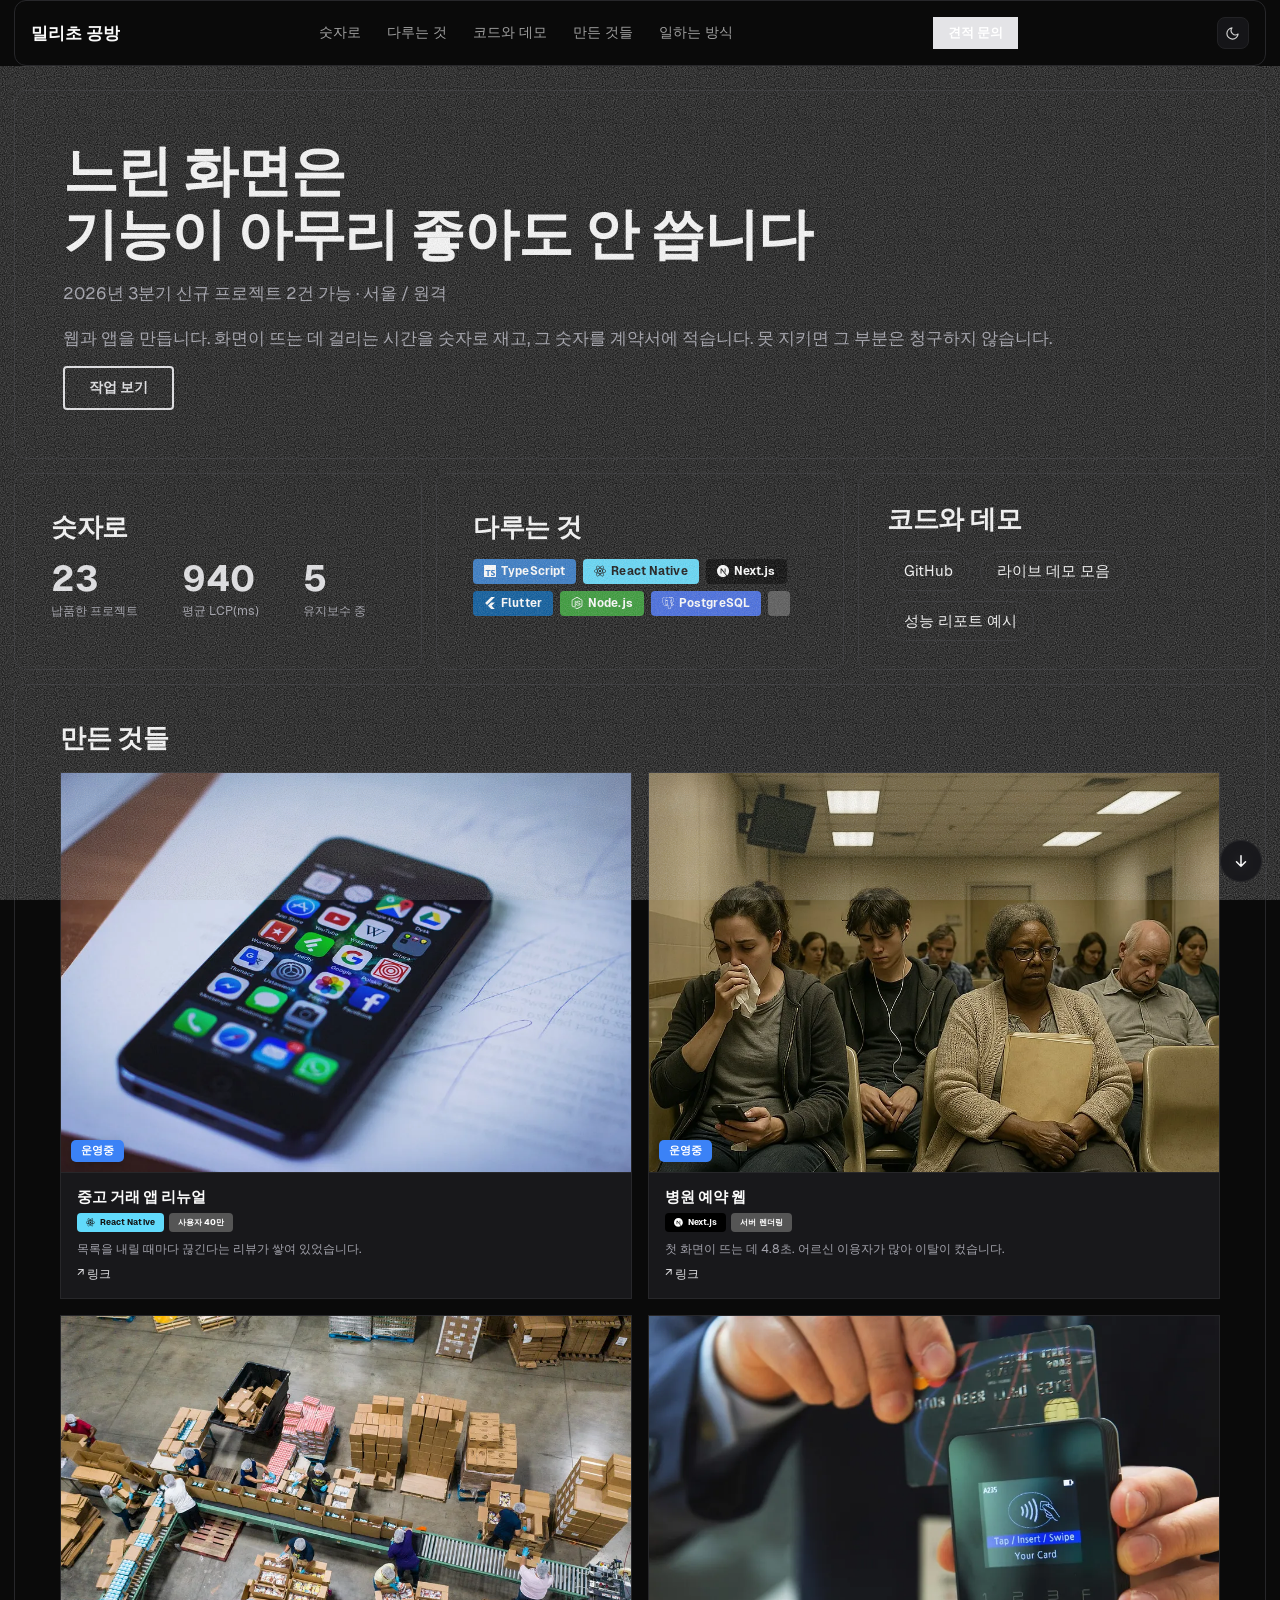
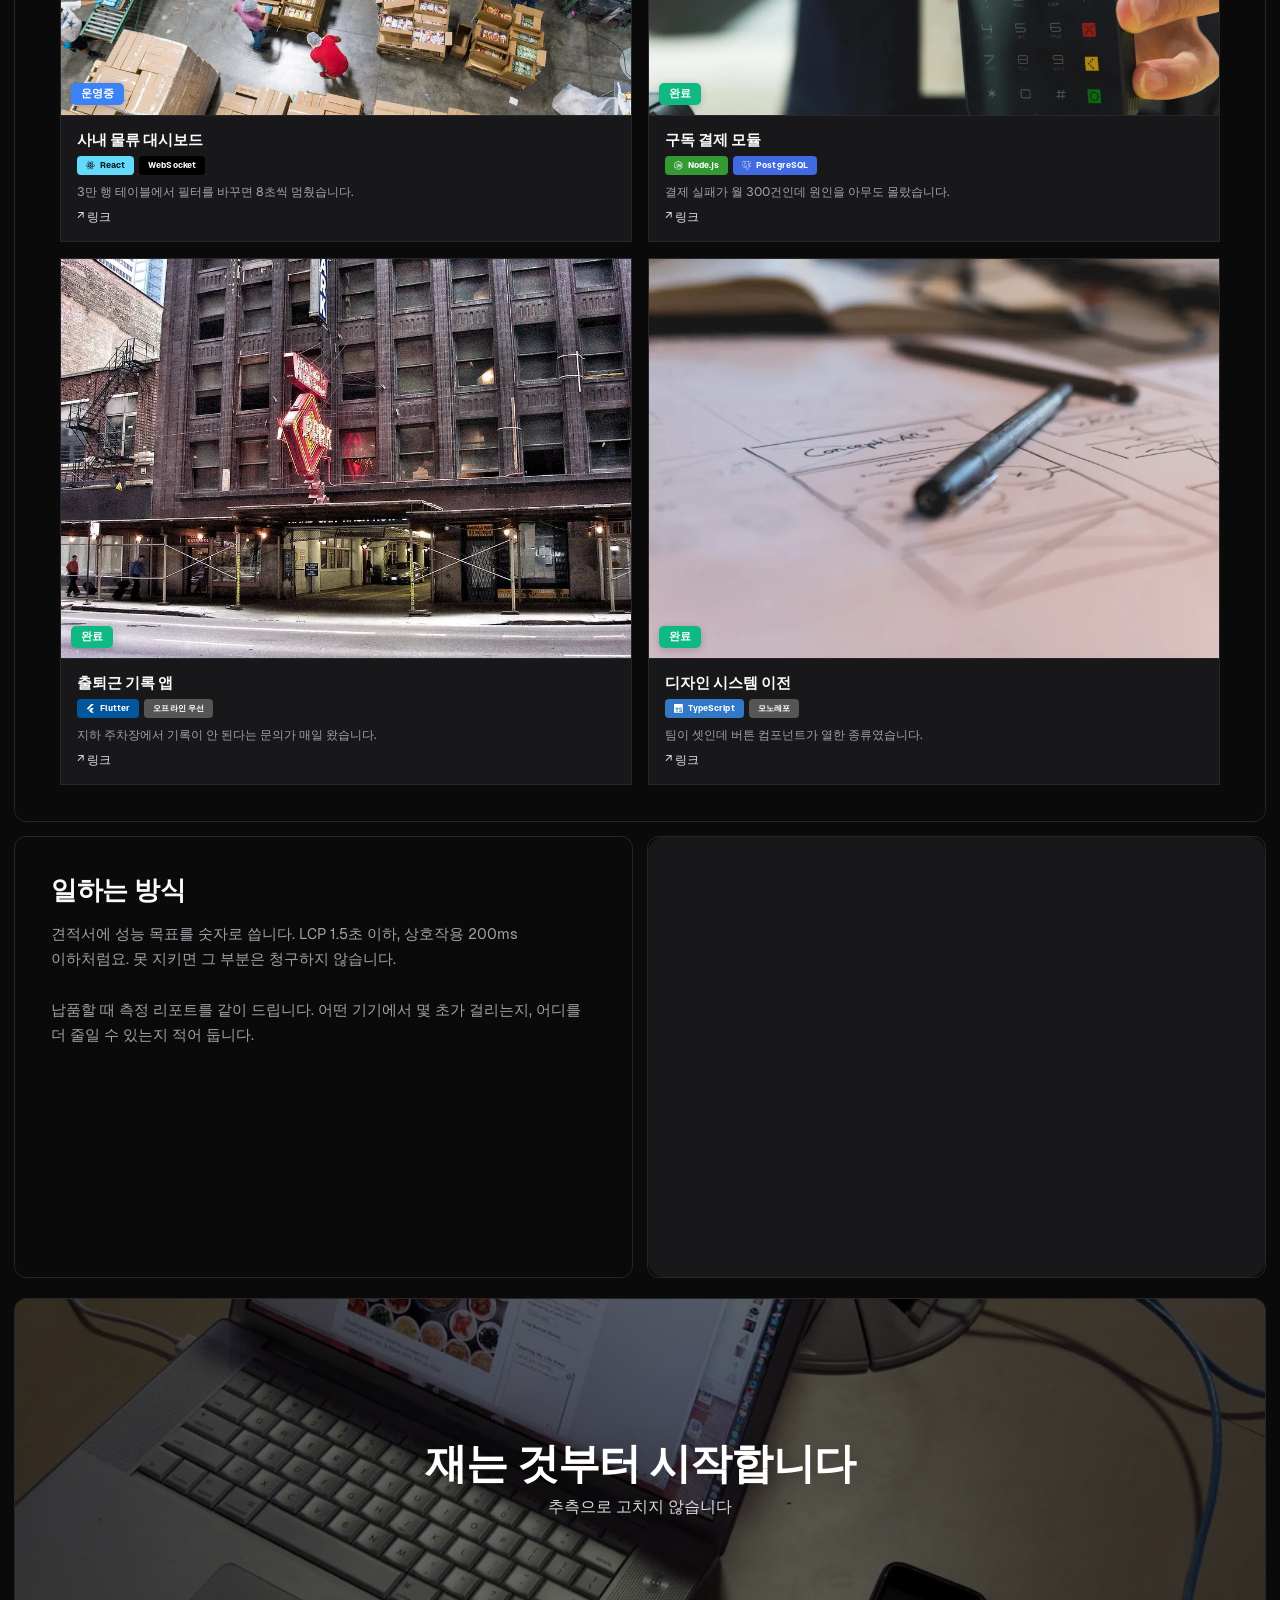
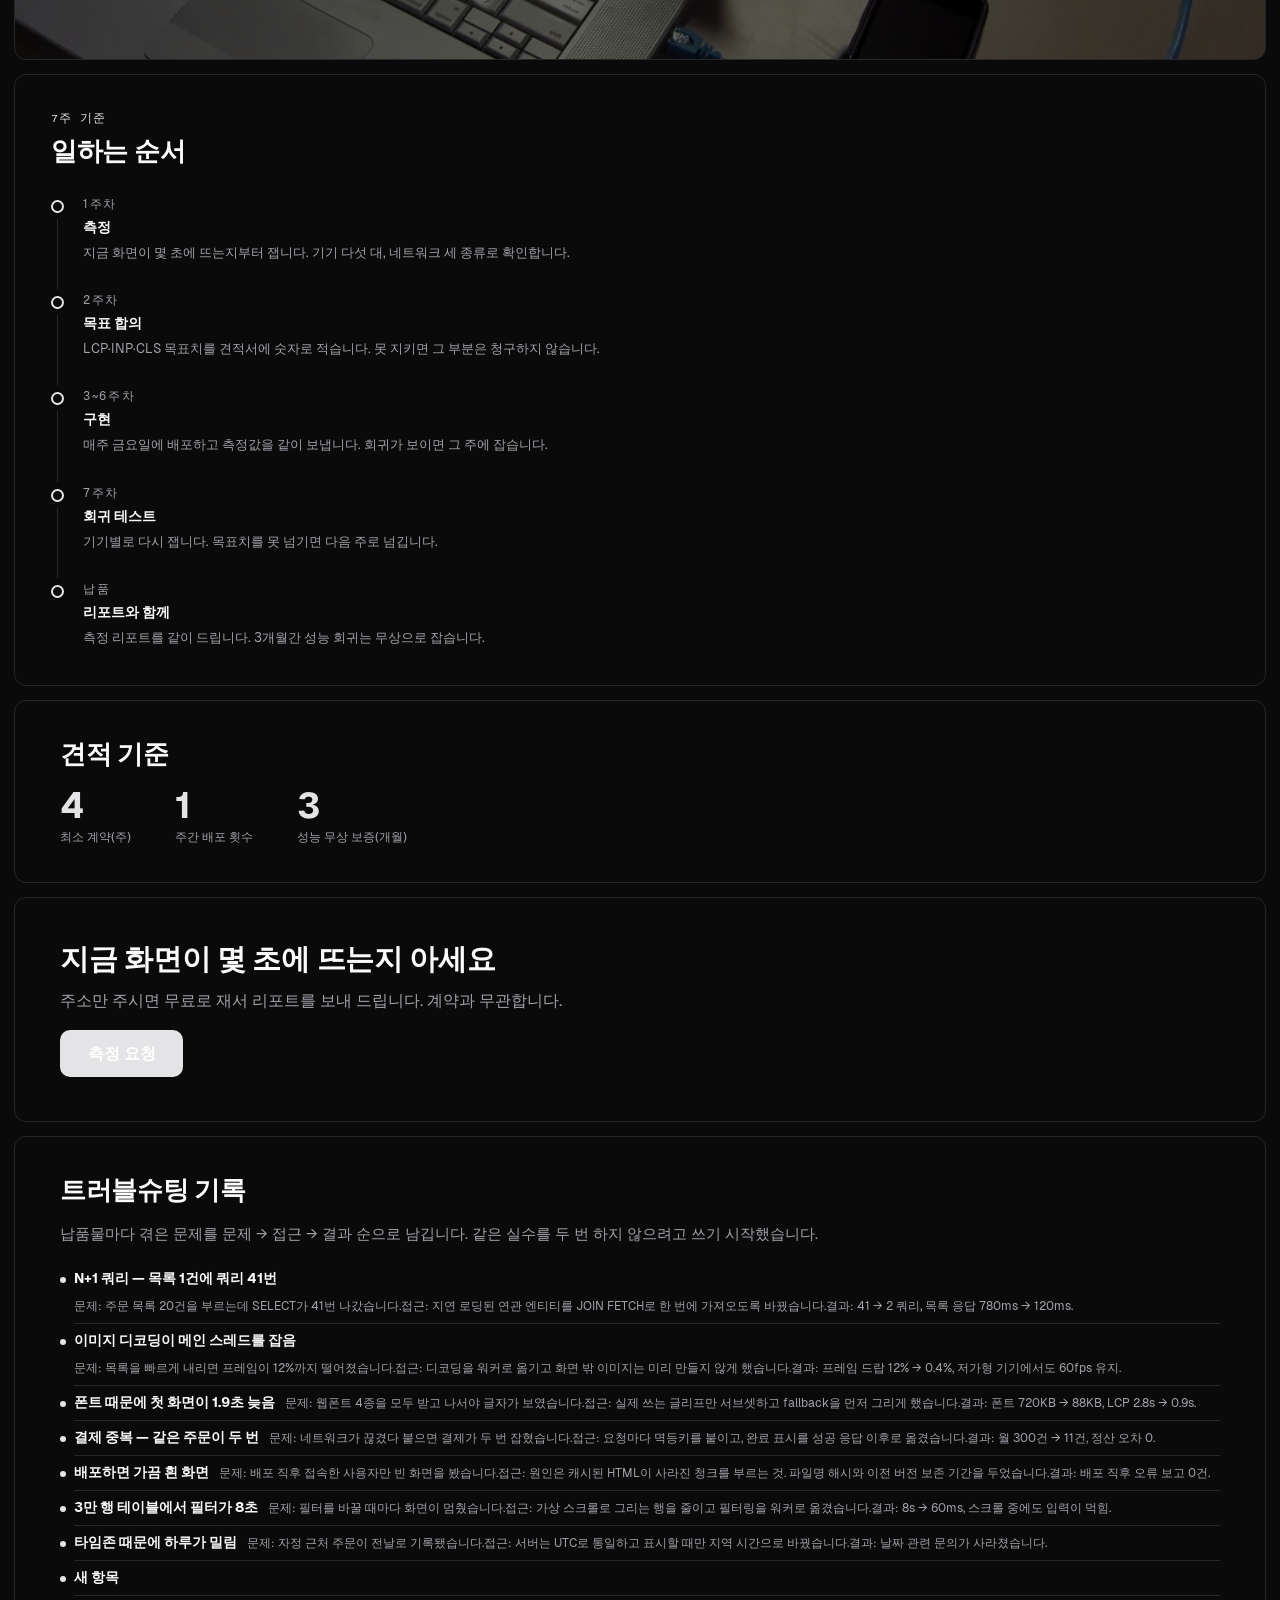
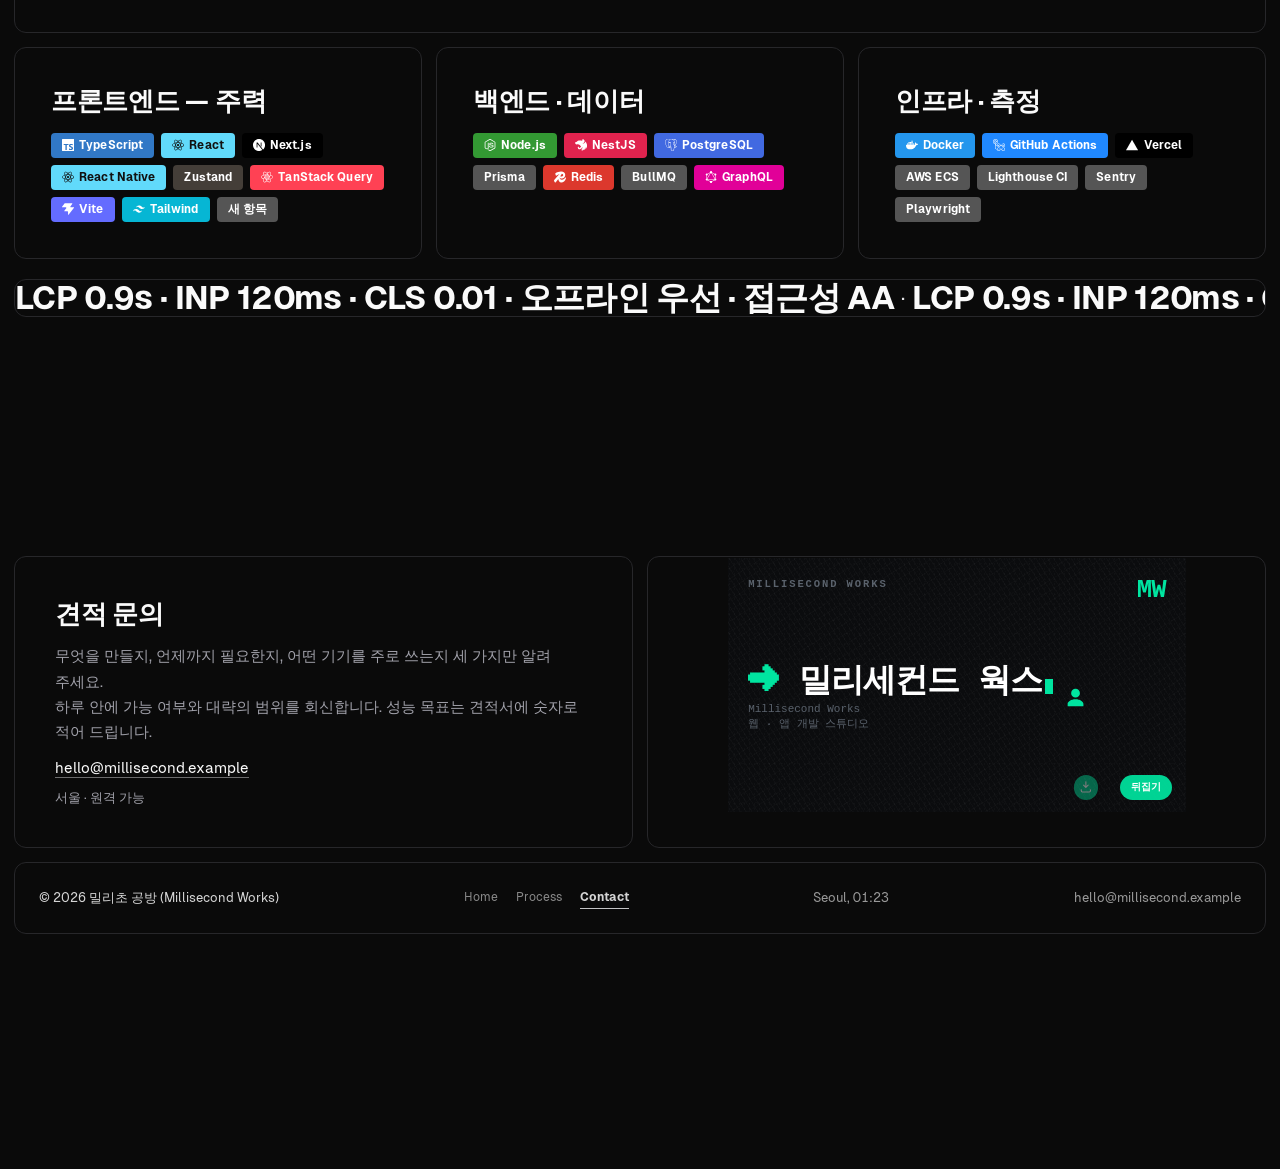
==== commit b1f17554: "구조 손질 — 프로젝트 진행 여부 · 기술 배지 · 명함 · 등장 효과 갤러리 — 여섯 프로젝트에 진행 여부를 달았습니다. 유지보수를 이어 가는 셋은 '운영중', 납품으로 끝난 셋" ====
--- a/index.html
+++ b/index.html
@@ -14,7 +14,7 @@
   <style>html{scroll-behavior:smooth}.wf-pg{display:block}html,body{background:#0a0a0a}.wf-headbar{position:sticky;top:0;z-index:60;min-height:0!important;padding-top:0!important;padding-bottom:0!important}.wf-headbar .wf__region{position:static!important;align-self:stretch!important;width:100%}.wf-headbar--side{position:fixed;top:10px;bottom:10px;left:14px;width:240px;padding:0!important;overflow:auto}.wf-headbar--side .wf__region{height:100%}.wf-pg{scroll-margin-top:70px}</style>
 </head>
 <body>
-  <div class="wf-page wf-headbar" style="font-family:'Geist', -apple-system, 'Segoe UI', 'Malgun Gothic', 'Apple SD Gothic Neo', 'Noto Sans KR', system-ui, sans-serif;background:#0a0a0a;--wf-bg:#0a0a0a;--wf-text:#fafafa;color:#fafafa;--wf-surface:#18181b;--wf-line:#27272a;--wf-muted:#a1a1aa;--wf-accent:#e4e4e7;--wf-max:1160px;padding:10px 14px;--fx-dot-color:#a1a1aa;--fx-char-color:#fafafa;--wfm-bg:#f7f6f2;--wfm-text:#1d1d24;--wfm-surface:#ffffff;--wfm-line:#e3e1d9;--wfm-muted:#5d5d68;gap:14px"><header class="wf__region is-sticky has-divider" data-hide-scroll="" style="grid-column:1 / -1;grid-row:1;min-height:76px;border-radius:12px;border-width:1px;border-color:var(--wf-line, currentColor);padding:min(16px, 6vw)">
+  <div class="wf-page wf-headbar" style="font-family:'Geist', -apple-system, 'Segoe UI', 'Malgun Gothic', 'Apple SD Gothic Neo', 'Noto Sans KR', system-ui, sans-serif;background:#0a0a0a;--wf-bg:#0a0a0a;--wf-text:#fafafa;color:#fafafa;--wf-surface:#18181b;--wf-line:#27272a;--wf-muted:#a1a1aa;--wf-accent:#e4e4e7;--wf-max:1160px;padding:10px 14px;--fx-dot-color:#a1a1aa;--fx-star-color:#ffffff;--fx-char-color:#fafafa;--wfm-bg:#f7f6f2;--wfm-text:#1d1d24;--wfm-surface:#ffffff;--wfm-line:#e3e1d9;--wfm-muted:#5d5d68;gap:14px"><header class="wf__region is-sticky has-divider" data-hide-scroll="" style="grid-column:1 / -1;grid-row:1;min-height:0px;border-radius:12px;border-width:1px;border-color:var(--wf-line, currentColor);padding:min(16px, 6vw)">
       <div class="wf-bar" style="justify-content:space-between">
         <span class="wf-bar__logo">밀리초 공방</span>
         <nav class="wf-nav">
@@ -29,37 +29,34 @@
       </div>
     </header></div>
   <section class="wf-pg" id="pg-0">
-  <div class="wf-page" style="font-family:'Geist', -apple-system, 'Segoe UI', 'Malgun Gothic', 'Apple SD Gothic Neo', 'Noto Sans KR', system-ui, sans-serif;background:#0a0a0a;--wf-bg:#0a0a0a;--wf-text:#fafafa;color:#fafafa;--wf-surface:#18181b;--wf-line:#27272a;--wf-muted:#a1a1aa;--wf-accent:#e4e4e7;--wf-max:1160px;padding:10px 14px;--fx-dot-color:#a1a1aa;--fx-char-color:#fafafa;--wfm-bg:#f7f6f2;--wfm-text:#1d1d24;--wfm-surface:#ffffff;--wfm-line:#e3e1d9;--wfm-muted:#5d5d68;gap:14px">
+  <div class="wf-page" style="font-family:'Geist', -apple-system, 'Segoe UI', 'Malgun Gothic', 'Apple SD Gothic Neo', 'Noto Sans KR', system-ui, sans-serif;background:#0a0a0a;--wf-bg:#0a0a0a;--wf-text:#fafafa;color:#fafafa;--wf-surface:#18181b;--wf-line:#27272a;--wf-muted:#a1a1aa;--wf-accent:#e4e4e7;--wf-max:1160px;padding:10px 14px;--fx-dot-color:#a1a1aa;--fx-star-color:#ffffff;--fx-char-color:#fafafa;--wfm-bg:#f7f6f2;--wfm-text:#1d1d24;--wfm-surface:#ffffff;--wfm-line:#e3e1d9;--wfm-muted:#5d5d68;gap:14px">
     <span class="wf-progress" aria-hidden="true"></span>
     <span class="wf-grain" style="opacity:0.18" aria-hidden="true"></span>
     <div class="wf" style="grid-template-columns:repeat(3, minmax(0, 1fr));grid-template-rows:auto auto auto;gap:14px">
     
-    <section class="wf__region wf-tfx wf-tfx--chars wf-tfx-on--title" style="grid-column:1 / -1;grid-row:2;min-height:360px;border-radius:12px;border-width:1px;border-color:var(--wf-line, currentColor);padding:min(48px, 6vw);--tfx-step:40ms;--tfx-delay:0ms">
+    <section class="wf__region wf-tfx wf-tfx--chars wf-tfx-on--title" style="grid-column:1 / -1;grid-row:2;min-height:0px;border-radius:12px;border-width:1px;border-color:var(--wf-line, currentColor);padding:min(48px, 6vw);--tfx-step:40ms;--tfx-delay:0ms">
       <div class="wf-hero" style="align-items:flex-start;text-align:left">
-        <h1 class="wf-hero__title" style="font-size:clamp(1.9em, 8.5vw, calc(1.15 * 3.2em))"><span class="wf-tfx__ch" style="--i:0">느</span><span class="wf-tfx__ch" style="--i:1">린</span><span class="wf-tfx__ch" style="--i:2">&nbsp;</span><span class="wf-tfx__ch" style="--i:3">화</span><span class="wf-tfx__ch" style="--i:4">면</span><span class="wf-tfx__ch" style="--i:5">은</span><br /><span class="wf-tfx__ch" style="--i:6">기</span><span class="wf-tfx__ch" style="--i:7">능</span><span class="wf-tfx__ch" style="--i:8">이</span><span class="wf-tfx__ch" style="--i:9">&nbsp;</span><span class="wf-tfx__ch" style="--i:10">아</span><span class="wf-tfx__ch" style="--i:11">무</span><span class="wf-tfx__ch" style="--i:12">리</span><span class="wf-tfx__ch" style="--i:13">&nbsp;</span><span class="wf-tfx__ch" style="--i:14">좋</span><span class="wf-tfx__ch" style="--i:15">아</span><span class="wf-tfx__ch" style="--i:16">도</span><span class="wf-tfx__ch" style="--i:17">&nbsp;</span><span class="wf-tfx__ch" style="--i:18">안</span><span class="wf-tfx__ch" style="--i:19">&nbsp;</span><span class="wf-tfx__ch" style="--i:20">씁</span><span class="wf-tfx__ch" style="--i:21">니</span><span class="wf-tfx__ch" style="--i:22">다</span></h1>
+        
+        <h1 class="wf-hero__title" style="font-size:clamp(1.9em, 8.5vw, calc(1.15 * 3.2em))"><span class="wf-tfx__w"><span class="wf-tfx__ch" style="--i:0">느</span><span class="wf-tfx__ch" style="--i:1">린</span><span class="wf-tfx__ch" style="--i:2">&nbsp;</span></span><span class="wf-tfx__w"><span class="wf-tfx__ch" style="--i:3">화</span><span class="wf-tfx__ch" style="--i:4">면</span><span class="wf-tfx__ch" style="--i:5">은</span></span><br /><span class="wf-tfx__w"><span class="wf-tfx__ch" style="--i:6">기</span><span class="wf-tfx__ch" style="--i:7">능</span><span class="wf-tfx__ch" style="--i:8">이</span><span class="wf-tfx__ch" style="--i:9">&nbsp;</span></span><span class="wf-tfx__w"><span class="wf-tfx__ch" style="--i:10">아</span><span class="wf-tfx__ch" style="--i:11">무</span><span class="wf-tfx__ch" style="--i:12">리</span><span class="wf-tfx__ch" style="--i:13">&nbsp;</span></span><span class="wf-tfx__w"><span class="wf-tfx__ch" style="--i:14">좋</span><span class="wf-tfx__ch" style="--i:15">아</span><span class="wf-tfx__ch" style="--i:16">도</span><span class="wf-tfx__ch" style="--i:17">&nbsp;</span></span><span class="wf-tfx__w"><span class="wf-tfx__ch" style="--i:18">안</span><span class="wf-tfx__ch" style="--i:19">&nbsp;</span></span><span class="wf-tfx__w"><span class="wf-tfx__ch" style="--i:20">씁</span><span class="wf-tfx__ch" style="--i:21">니</span><span class="wf-tfx__ch" style="--i:22">다</span></span></h1>
         <p class="wf-hero__sub">2026년 3분기 신규 프로젝트 2건 가능 · 서울 / 원격<br /><br />웹과 앱을 만듭니다. 화면이 뜨는 데 걸리는 시간을 숫자로 재고, 그 숫자를 계약서에 적습니다. 못 지키면 그 부분은 청구하지 않습니다.</p>
         <a class="wf-btn" style="background:transparent;border:2px solid var(--wf-accent);color:var(--wf-accent);border-radius:4px" href="#contact">작업 보기</a>
       </div>
     </section>
-    <section class="wf__region" id="숫자로" style="grid-column:1;grid-row:3;min-height:260px;border-radius:12px;border-width:1px;border-color:var(--wf-line, currentColor);padding:min(36px, 6vw)">
+    <section class="wf__region" id="숫자로" style="grid-column:1;grid-row:3;min-height:0px;border-radius:12px;border-width:1px;border-color:var(--wf-line, currentColor);padding:min(36px, 6vw)">
       <div class="wf-sec" style="align-items:flex-start">
         <h2 class="wf-sec__title">숫자로</h2>
-        <div class="wf-sec__cols" style="grid-template-columns:repeat(1, minmax(0, 1fr))">
-          <p class="wf-sec__body"></p>
-        </div>
+        
         <div class="wf-stats"><div class="wf-stat"><b class="wf-stat__num"><i class="wf-stat__count" style="--wf-n-to:23" aria-hidden="true"></i><span class="wf-stat__plain" aria-hidden="true">23</span><span class="wf-sr">23</span></b><span class="wf-stat__label">납품한 프로젝트</span></div><div class="wf-stat"><b class="wf-stat__num"><i class="wf-stat__count" style="--wf-n-to:940" aria-hidden="true"></i><span class="wf-stat__plain" aria-hidden="true">940</span><span class="wf-sr">940</span></b><span class="wf-stat__label">평균 LCP(ms)</span></div><div class="wf-stat"><b class="wf-stat__num"><i class="wf-stat__count" style="--wf-n-to:5" aria-hidden="true"></i><span class="wf-stat__plain" aria-hidden="true">5</span><span class="wf-sr">5</span></b><span class="wf-stat__label">유지보수 중</span></div></div>
       </div>
     </section>
-    <section class="wf__region" id="다루는-것" style="grid-column:2;grid-row:3;min-height:260px;border-radius:12px;border-width:1px;border-color:var(--wf-line, currentColor);padding:min(36px, 6vw)">
+    <section class="wf__region" id="다루는-것" style="grid-column:2;grid-row:3;min-height:0px;border-radius:12px;border-width:1px;border-color:var(--wf-line, currentColor);padding:min(36px, 6vw)">
       <div class="wf-sec" style="align-items:flex-start">
         <h2 class="wf-sec__title">다루는 것</h2>
-        <div class="wf-sec__cols" style="grid-template-columns:repeat(1, minmax(0, 1fr))">
-          <p class="wf-sec__body"></p>
-        </div>
-        <div class="wf-tags"><span class="wf-tag">TypeScript</span><span class="wf-tag">React Native</span><span class="wf-tag">Next.js</span><span class="wf-tag">Flutter</span><span class="wf-tag">Node.js</span><span class="wf-tag">PostgreSQL</span><span class="wf-tag"></span></div>
-      </div>
-    </section>
-    <section class="wf__region" id="코드와-데모" style="grid-column:3;grid-row:3;min-height:260px;border-radius:12px;border-width:1px;border-color:var(--wf-line, currentColor);padding:min(28px, 6vw)">
+        
+        <div class="wf-tags wf-tags--badges"><span class="wf-tag wf-tag--badge" style="--bdg-bg:#3178C6;--bdg-fg:#ffffff"><svg class="wf-tag__logo" viewBox="0 0 24 24" aria-hidden="true"><path d="M1.125 0C.502 0 0 .502 0 1.125v21.75C0 23.498.502 24 1.125 24h21.75c.623 0 1.125-.502 1.125-1.125V1.125C24 .502 23.498 0 22.875 0zm17.363 9.75c.612 0 1.154.037 1.627.111a6.38 6.38 0 0 1 1.306.34v2.458a3.95 3.95 0 0 0-.643-.361 5.093 5.093 0 0 0-.717-.26 5.453 5.453 0 0 0-1.426-.2c-.3 0-.573.028-.819.086a2.1 2.1 0 0 0-.623.242c-.17.104-.3.229-.393.374a.888.888 0 0 0-.14.49c0 .196.053.373.156.529.104.156.252.304.443.444s.423.276.696.41c.273.135.582.274.926.416.47.197.892.407 1.266.628.374.222.695.473.963.753.268.279.472.598.614.957.142.359.214.776.214 1.253 0 .657-.125 1.21-.373 1.656a3.033 3.033 0 0 1-1.012 1.085 4.38 4.38 0 0 1-1.487.596c-.566.12-1.163.18-1.79.18a9.916 9.916 0 0 1-1.84-.164 5.544 5.544 0 0 1-1.512-.493v-2.63a5.033 5.033 0 0 0 3.237 1.2c.333 0 .624-.03.872-.09.249-.06.456-.144.623-.25.166-.108.29-.234.373-.38a1.023 1.023 0 0 0-.074-1.089 2.12 2.12 0 0 0-.537-.5 5.597 5.597 0 0 0-.807-.444 27.72 27.72 0 0 0-1.007-.436c-.918-.383-1.602-.852-2.053-1.405-.45-.553-.676-1.222-.676-2.005 0-.614.123-1.141.369-1.582.246-.441.58-.804 1.004-1.089a4.494 4.494 0 0 1 1.47-.629 7.536 7.536 0 0 1 1.77-.201zm-15.113.188h9.563v2.166H9.506v9.646H6.789v-9.646H3.375z" fill="currentColor"/></svg>TypeScript</span><span class="wf-tag wf-tag--badge" style="--bdg-bg:#61DAFB;--bdg-fg:#111111"><svg class="wf-tag__logo" viewBox="0 0 24 24" aria-hidden="true"><path d="M14.23 12.004a2.236 2.236 0 0 1-2.235 2.236 2.236 2.236 0 0 1-2.236-2.236 2.236 2.236 0 0 1 2.235-2.236 2.236 2.236 0 0 1 2.236 2.236zm2.648-10.69c-1.346 0-3.107.96-4.888 2.622-1.78-1.653-3.542-2.602-4.887-2.602-.41 0-.783.093-1.106.278-1.375.793-1.683 3.264-.973 6.365C1.98 8.917 0 10.42 0 12.004c0 1.59 1.99 3.097 5.043 4.03-.704 3.113-.39 5.588.988 6.38.32.187.69.275 1.102.275 1.345 0 3.107-.96 4.888-2.624 1.78 1.654 3.542 2.603 4.887 2.603.41 0 .783-.09 1.106-.275 1.374-.792 1.683-3.263.973-6.365C22.02 15.096 24 13.59 24 12.004c0-1.59-1.99-3.097-5.043-4.032.704-3.11.39-5.587-.988-6.38-.318-.184-.688-.277-1.092-.278zm-.005 1.09v.006c.225 0 .406.044.558.127.666.382.955 1.835.73 3.704-.054.46-.142.945-.25 1.44-.96-.236-2.006-.417-3.107-.534-.66-.905-1.345-1.727-2.035-2.447 1.592-1.48 3.087-2.292 4.105-2.295zm-9.77.02c1.012 0 2.514.808 4.11 2.28-.686.72-1.37 1.537-2.02 2.442-1.107.117-2.154.298-3.113.538-.112-.49-.195-.964-.254-1.42-.23-1.868.054-3.32.714-3.707.19-.09.4-.127.563-.132zm4.882 3.05c.455.468.91.992 1.36 1.564-.44-.02-.89-.034-1.345-.034-.46 0-.915.01-1.36.034.44-.572.895-1.096 1.345-1.565zM12 8.1c.74 0 1.477.034 2.202.093.406.582.802 1.203 1.183 1.86.372.64.71 1.29 1.018 1.946-.308.655-.646 1.31-1.013 1.95-.38.66-.773 1.288-1.18 1.87-.728.063-1.466.098-2.21.098-.74 0-1.477-.035-2.202-.093-.406-.582-.802-1.204-1.183-1.86-.372-.64-.71-1.29-1.018-1.946.303-.657.646-1.313 1.013-1.954.38-.66.773-1.286 1.18-1.868.728-.064 1.466-.098 2.21-.098zm-3.635.254c-.24.377-.48.763-.704 1.16-.225.39-.435.782-.635 1.174-.265-.656-.49-1.31-.676-1.947.64-.15 1.315-.283 2.015-.386zm7.26 0c.695.103 1.365.23 2.006.387-.18.632-.405 1.282-.66 1.933-.2-.39-.41-.783-.64-1.174-.225-.392-.465-.774-.705-1.146zm3.063.675c.484.15.944.317 1.375.498 1.732.74 2.852 1.708 2.852 2.476-.005.768-1.125 1.74-2.857 2.475-.42.18-.88.342-1.355.493-.28-.958-.646-1.956-1.1-2.98.45-1.017.81-2.01 1.085-2.964zm-13.395.004c.278.96.645 1.957 1.1 2.98-.45 1.017-.812 2.01-1.086 2.964-.484-.15-.944-.318-1.37-.5-1.732-.737-2.852-1.706-2.852-2.474 0-.768 1.12-1.742 2.852-2.476.42-.18.88-.342 1.356-.494zm11.678 4.28c.265.657.49 1.312.676 1.948-.64.157-1.316.29-2.016.39.24-.375.48-.762.705-1.158.225-.39.435-.788.636-1.18zm-9.945.02c.2.392.41.783.64 1.175.23.39.465.772.705 1.143-.695-.102-1.365-.23-2.006-.386.18-.63.406-1.282.66-1.933zM17.92 16.32c.112.493.2.968.254 1.423.23 1.868-.054 3.32-.714 3.708-.147.09-.338.128-.563.128-1.012 0-2.514-.807-4.11-2.28.686-.72 1.37-1.536 2.02-2.44 1.107-.118 2.154-.3 3.113-.54zm-11.83.01c.96.234 2.006.415 3.107.532.66.905 1.345 1.727 2.035 2.446-1.595 1.483-3.092 2.295-4.11 2.295-.22-.005-.406-.05-.553-.132-.666-.38-.955-1.834-.73-3.703.054-.46.142-.944.25-1.438zm4.56.64c.44.02.89.034 1.345.034.46 0 .915-.01 1.36-.034-.44.572-.895 1.095-1.345 1.565-.455-.47-.91-.993-1.36-1.565z" fill="currentColor"/></svg>React Native</span><span class="wf-tag wf-tag--badge" style="--bdg-bg:#000000;--bdg-fg:#ffffff"><svg class="wf-tag__logo" viewBox="0 0 24 24" aria-hidden="true"><path d="M18.665 21.978C16.758 23.255 14.465 24 12 24 5.377 24 0 18.623 0 12S5.377 0 12 0s12 5.377 12 12c0 3.583-1.574 6.801-4.067 9.001L9.219 7.2H7.2v9.596h1.615V9.251l9.85 12.727Zm-3.332-8.533 1.6 2.061V7.2h-1.6v6.245Z" fill="currentColor"/></svg>Next.js</span><span class="wf-tag wf-tag--badge" style="--bdg-bg:#02569B;--bdg-fg:#ffffff"><svg class="wf-tag__logo" viewBox="0 0 24 24" aria-hidden="true"><path d="M14.314 0L2.3 12 6 15.7 21.684.013h-7.357zm.014 11.072L7.857 17.53l6.47 6.47H21.7l-6.46-6.468 6.46-6.46h-7.37z" fill="currentColor"/></svg>Flutter</span><span class="wf-tag wf-tag--badge" style="--bdg-bg:#339933;--bdg-fg:#ffffff"><svg class="wf-tag__logo" viewBox="0 0 24 24" aria-hidden="true"><path d="M11.998,24c-0.321,0-0.641-0.084-0.922-0.247l-2.936-1.737c-0.438-0.245-0.224-0.332-0.08-0.383 c0.585-0.203,0.703-0.25,1.328-0.604c0.065-0.037,0.151-0.023,0.218,0.017l2.256,1.339c0.082,0.045,0.197,0.045,0.272,0l8.795-5.076 c0.082-0.047,0.134-0.141,0.134-0.238V6.921c0-0.099-0.053-0.192-0.137-0.242l-8.791-5.072c-0.081-0.047-0.189-0.047-0.271,0 L3.075,6.68C2.99,6.729,2.936,6.825,2.936,6.921v10.15c0,0.097,0.054,0.189,0.139,0.235l2.409,1.392 c1.307,0.654,2.108-0.116,2.108-0.89V7.787c0-0.142,0.114-0.253,0.256-0.253h1.115c0.139,0,0.255,0.112,0.255,0.253v10.021 c0,1.745-0.95,2.745-2.604,2.745c-0.508,0-0.909,0-2.026-0.551L2.28,18.675c-0.57-0.329-0.922-0.945-0.922-1.604V6.921 c0-0.659,0.353-1.275,0.922-1.603l8.795-5.082c0.557-0.315,1.296-0.315,1.848,0l8.794,5.082c0.57,0.329,0.924,0.944,0.924,1.603 v10.15c0,0.659-0.354,1.273-0.924,1.604l-8.794,5.078C12.643,23.916,12.324,24,11.998,24z M19.099,13.993 c0-1.9-1.284-2.406-3.987-2.763c-2.731-0.361-3.009-0.548-3.009-1.187c0-0.528,0.235-1.233,2.258-1.233 c1.807,0,2.473,0.389,2.747,1.607c0.024,0.115,0.129,0.199,0.247,0.199h1.141c0.071,0,0.138-0.031,0.186-0.081 c0.048-0.054,0.074-0.123,0.067-0.196c-0.177-2.098-1.571-3.076-4.388-3.076c-2.508,0-4.004,1.058-4.004,2.833 c0,1.925,1.488,2.457,3.895,2.695c2.88,0.282,3.103,0.703,3.103,1.269c0,0.983-0.789,1.402-2.642,1.402 c-2.327,0-2.839-0.584-3.011-1.742c-0.02-0.124-0.126-0.215-0.253-0.215h-1.137c-0.141,0-0.254,0.112-0.254,0.253 c0,1.482,0.806,3.248,4.655,3.248C17.501,17.007,19.099,15.91,19.099,13.993z" fill="currentColor"/></svg>Node.js</span><span class="wf-tag wf-tag--badge" style="--bdg-bg:#4169E1;--bdg-fg:#ffffff"><svg class="wf-tag__logo" viewBox="0 0 24 24" aria-hidden="true"><path d="M23.5594 14.7228a.5269.5269 0 0 0-.0563-.1191c-.139-.2632-.4768-.3418-1.0074-.2321-1.6533.3411-2.2935.1312-2.5256-.0191 1.342-2.0482 2.445-4.522 3.0411-6.8297.2714-1.0507.7982-3.5237.1222-4.7316a1.5641 1.5641 0 0 0-.1509-.235C21.6931.9086 19.8007.0248 17.5099.0005c-1.4947-.0158-2.7705.3461-3.1161.4794a9.449 9.449 0 0 0-.5159-.0816 8.044 8.044 0 0 0-1.3114-.1278c-1.1822-.0184-2.2038.2642-3.0498.8406-.8573-.3211-4.7888-1.645-7.2219.0788C.9359 2.1526.3086 3.8733.4302 6.3043c.0409.818.5069 3.334 1.2423 5.7436.4598 1.5065.9387 2.7019 1.4334 3.582.553.9942 1.1259 1.5933 1.7143 1.7895.4474.1491 1.1327.1441 1.8581-.7279.8012-.9635 1.5903-1.8258 1.9446-2.2069.4351.2355.9064.3625 1.39.3772a.0569.0569 0 0 0 .0004.0041 11.0312 11.0312 0 0 0-.2472.3054c-.3389.4302-.4094.5197-1.5002.7443-.3102.064-1.1344.2339-1.1464.8115-.0025.1224.0329.2309.0919.3268.2269.4231.9216.6097 1.015.6331 1.3345.3335 2.5044.092 3.3714-.6787-.017 2.231.0775 4.4174.3454 5.0874.2212.5529.7618 1.9045 2.4692 1.9043.2505 0 .5263-.0291.8296-.0941 1.7819-.3821 2.5557-1.1696 2.855-2.9059.1503-.8707.4016-2.8753.5388-4.1012.0169-.0703.0357-.1207.057-.1362.0007-.0005.0697-.0471.4272.0307a.3673.3673 0 0 0 .0443.0068l.2539.0223.0149.001c.8468.0384 1.9114-.1426 2.5312-.4308.6438-.2988 1.8057-1.0323 1.5951-1.6698zM2.371 11.8765c-.7435-2.4358-1.1779-4.8851-1.2123-5.5719-.1086-2.1714.4171-3.6829 1.5623-4.4927 1.8367-1.2986 4.8398-.5408 6.108-.13-.0032.0032-.0066.0061-.0098.0094-2.0238 2.044-1.9758 5.536-1.9708 5.7495-.0002.0823.0066.1989.0162.3593.0348.5873.0996 1.6804-.0735 2.9184-.1609 1.1504.1937 2.2764.9728 3.0892.0806.0841.1648.1631.2518.2374-.3468.3714-1.1004 1.1926-1.9025 2.1576-.5677.6825-.9597.5517-1.0886.5087-.3919-.1307-.813-.5871-1.2381-1.3223-.4796-.839-.9635-2.0317-1.4155-3.5126zm6.0072 5.0871c-.1711-.0428-.3271-.1132-.4322-.1772.0889-.0394.2374-.0902.4833-.1409 1.2833-.2641 1.4815-.4506 1.9143-1.0002.0992-.126.2116-.2687.3673-.4426a.3549.3549 0 0 0 .0737-.1298c.1708-.1513.2724-.1099.4369-.0417.156.0646.3078.26.3695.4752.0291.1016.0619.2945-.0452.4444-.9043 1.2658-2.2216 1.2494-3.1676 1.0128zm2.094-3.988-.0525.141c-.133.3566-.2567.6881-.3334 1.003-.6674-.0021-1.3168-.2872-1.8105-.8024-.6279-.6551-.9131-1.5664-.7825-2.5004.1828-1.3079.1153-2.4468.079-3.0586-.005-.0857-.0095-.1607-.0122-.2199.2957-.2621 1.6659-.9962 2.6429-.7724.4459.1022.7176.4057.8305.928.5846 2.7038.0774 3.8307-.3302 4.7363-.084.1866-.1633.3629-.2311.5454zm7.3637 4.5725c-.0169.1768-.0358.376-.0618.5959l-.146.4383a.3547.3547 0 0 0-.0182.1077c-.0059.4747-.054.6489-.115.8693-.0634.2292-.1353.4891-.1794 1.0575-.11 1.4143-.8782 2.2267-2.4172 2.5565-1.5155.3251-1.7843-.4968-2.0212-1.2217a6.5824 6.5824 0 0 0-.0769-.2266c-.2154-.5858-.1911-1.4119-.1574-2.5551.0165-.5612-.0249-1.9013-.3302-2.6462.0044-.2932.0106-.5909.019-.8918a.3529.3529 0 0 0-.0153-.1126 1.4927 1.4927 0 0 0-.0439-.208c-.1226-.4283-.4213-.7866-.7797-.9351-.1424-.059-.4038-.1672-.7178-.0869.067-.276.1831-.5875.309-.9249l.0529-.142c.0595-.16.134-.3257.213-.5012.4265-.9476 1.0106-2.2453.3766-5.1772-.2374-1.0981-1.0304-1.6343-2.2324-1.5098-.7207.0746-1.3799.3654-1.7088.5321a5.6716 5.6716 0 0 0-.1958.1041c.0918-1.1064.4386-3.1741 1.7357-4.4823a4.0306 4.0306 0 0 1 .3033-.276.3532.3532 0 0 0 .1447-.0644c.7524-.5706 1.6945-.8506 2.802-.8325.4091.0067.8017.0339 1.1742.081 1.939.3544 3.2439 1.4468 4.0359 2.3827.8143.9623 1.2552 1.9315 1.4312 2.4543-1.3232-.1346-2.2234.1268-2.6797.779-.9926 1.4189.543 4.1729 1.2811 5.4964.1353.2426.2522.4522.2889.5413.2403.5825.5515.9713.7787 1.2552.0696.087.1372.1714.1885.245-.4008.1155-1.1208.3825-1.0552 1.717-.0123.1563-.0423.4469-.0834.8148-.0461.2077-.0702.4603-.0994.7662zm.8905-1.6211c-.0405-.8316.2691-.9185.5967-1.0105a2.8566 2.8566 0 0 0 .135-.0406 1.202 1.202 0 0 0 .1342.103c.5703.3765 1.5823.4213 3.0068.1344-.2016.1769-.5189.3994-.9533.6011-.4098.1903-1.0957.333-1.7473.3636-.7197.0336-1.0859-.0807-1.1721-.151zm.5695-9.2712c-.0059.3508-.0542.6692-.1054 1.0017-.055.3576-.112.7274-.1264 1.1762-.0142.4368.0404.8909.0932 1.3301.1066.887.216 1.8003-.2075 2.7014a3.5272 3.5272 0 0 1-.1876-.3856c-.0527-.1276-.1669-.3326-.3251-.6162-.6156-1.1041-2.0574-3.6896-1.3193-4.7446.3795-.5427 1.3408-.5661 2.1781-.463zm.2284 7.0137a12.3762 12.3762 0 0 0-.0853-.1074l-.0355-.0444c.7262-1.1995.5842-2.3862.4578-3.4385-.0519-.4318-.1009-.8396-.0885-1.2226.0129-.4061.0666-.7543.1185-1.0911.0639-.415.1288-.8443.1109-1.3505.0134-.0531.0188-.1158.0118-.1902-.0457-.4855-.5999-1.938-1.7294-3.253-.6076-.7073-1.4896-1.4972-2.6889-2.0395.5251-.1066 1.2328-.2035 2.0244-.1859 2.0515.0456 3.6746.8135 4.8242 2.2824a.908.908 0 0 1 .0667.1002c.7231 1.3556-.2762 6.2751-2.9867 10.5405zm-8.8166-6.1162c-.025.1794-.3089.4225-.6211.4225a.5821.5821 0 0 1-.0809-.0056c-.1873-.026-.3765-.144-.5059-.3156-.0458-.0605-.1203-.178-.1055-.2844.0055-.0401.0261-.0985.0925-.1488.1182-.0894.3518-.1226.6096-.0867.3163.0441.6426.1938.6113.4186zm7.9305-.4114c.0111.0792-.049.201-.1531.3102-.0683.0717-.212.1961-.4079.2232a.5456.5456 0 0 1-.075.0052c-.2935 0-.5414-.2344-.5607-.3717-.024-.1765.2641-.3106.5611-.352.297-.0414.6111.0088.6356.1851z" fill="currentColor"/></svg>PostgreSQL</span><span class="wf-tag wf-tag--badge" style="--bdg-bg:#555555;--bdg-fg:#ffffff"></span></div>
+      </div>
+    </section>
+    <section class="wf__region" id="코드와-데모" style="grid-column:3;grid-row:3;min-height:0px;border-radius:12px;border-width:1px;border-color:var(--wf-line, currentColor);padding:min(28px, 6vw)">
       <div class="wf-links wf-links--buttons" style="align-items:flex-start">
         <h2 class="wf-sec__title">코드와 데모</h2>
         <div class="wf-links__row">
@@ -71,51 +68,57 @@
     </section>
     </div>
     <div class="wf wf--row" style="grid-template-columns:repeat(1, minmax(0, 1fr));gap:14px">
-      <section class="wf__region" id="만든-것들" style="min-height:300px;border-radius:12px;border-width:1px;border-color:var(--wf-line, currentColor);padding:min(36px, 6vw)" data-fx="dots tilt reveal preview" data-fx-dot-grid-wave-spacing="28" data-fx-dot-grid-wave-radius="1.7" data-fx-dot-grid-wave-opacity="0.5" data-fx-dot-grid-wave-depth="34" data-fx-dot-grid-wave-speed="1" data-fx-dot-grid-wave-angle="38" data-fx-dot-grid-wave-ripple="0.35" data-fx-dot-grid-wave-pointer="true" data-fx-tilt-card-max-tilt="12" data-fx-tilt-card-perspective="900" data-fx-tilt-card-scale="1.02" data-fx-tilt-card-speed="12" data-fx-tilt-card-glare="true" data-fx-tilt-card-max-glare="0.35" data-fx-tilt-card-axis="both" data-fx-scroll-reveal-preset="rise" data-fx-scroll-reveal-duration="700" data-fx-scroll-reveal-delay="0" data-fx-scroll-reveal-distance="28" data-fx-scroll-reveal-rotate="22" data-fx-scroll-reveal-scale="0.92" data-fx-scroll-reveal-threshold="0.15" data-fx-scroll-reveal-repeat="false" data-fx-hover-preview-width="240" data-fx-hover-preview-speed="0.16" data-fx-hover-preview-offset-x="24" data-fx-hover-preview-offset-y="-20" data-fx-hover-preview-rotate="3">
+      <section class="wf__region" id="만든-것들" style="min-height:0px;border-radius:12px;border-width:1px;border-color:var(--wf-line, currentColor);padding:min(36px, 6vw)" data-fx="dots tilt reveal preview" data-fx-dot-grid-wave-spacing="28" data-fx-dot-grid-wave-radius="1.7" data-fx-dot-grid-wave-opacity="0.5" data-fx-dot-grid-wave-depth="34" data-fx-dot-grid-wave-speed="1" data-fx-dot-grid-wave-angle="38" data-fx-dot-grid-wave-ripple="0.35" data-fx-dot-grid-wave-pointer="true" data-fx-tilt-card-max-tilt="12" data-fx-tilt-card-perspective="900" data-fx-tilt-card-scale="1.02" data-fx-tilt-card-speed="12" data-fx-tilt-card-glare="true" data-fx-tilt-card-max-glare="0.35" data-fx-tilt-card-axis="both" data-fx-scroll-reveal-preset="rise" data-fx-scroll-reveal-duration="700" data-fx-scroll-reveal-delay="0" data-fx-scroll-reveal-distance="28" data-fx-scroll-reveal-rotate="22" data-fx-scroll-reveal-scale="0.92" data-fx-scroll-reveal-threshold="0.15" data-fx-scroll-reveal-repeat="false" data-fx-hover-preview-width="240" data-fx-hover-preview-speed="0.16" data-fx-hover-preview-offset-x="24" data-fx-hover-preview-offset-y="-20" data-fx-hover-preview-rotate="3">
       <div class="wf-gal">
         <h2 class="wf-sec__title">만든 것들</h2>
         <div class="wf-gal__grid" style="grid-template-columns:repeat(2, minmax(0, 1fr))">
-          <a class="wf-card has-detail" href="#detail-x1-1-1"><span class="wf-card__thumb" style="padding-bottom:70%"><img class="wf-card__img" src="./assets/images/imgmsbutnqk0.webp" alt="iPhone Home Screen" loading="lazy" style="object-fit:cover" /></span><span class="wf-card__body">
+          <a class="wf-card has-detail" href="#detail-x1-1-1"><span class="wf-card__thumb" style="padding-bottom:70%"><img class="wf-card__img" src="./assets/images/imgmsbutnqk0.webp" alt="iPhone Home Screen" loading="lazy" style="object-fit:cover" /><span class="wf-card__status" style="--st-bg:#3b82f6;--st-fg:#ffffff">운영중</span></span><span class="wf-card__body">
+              
               <b class="wf-card__title">중고 거래 앱 리뉴얼</b>
-              <span class="wf-card__stack">React Native · 사용자 40만</span>
+              <span class="wf-card__stack wf-card__stack--badges"><span class="wf-tag wf-tag--badge" style="--bdg-bg:#61DAFB;--bdg-fg:#111111"><svg class="wf-tag__logo" viewBox="0 0 24 24" aria-hidden="true"><path d="M14.23 12.004a2.236 2.236 0 0 1-2.235 2.236 2.236 2.236 0 0 1-2.236-2.236 2.236 2.236 0 0 1 2.235-2.236 2.236 2.236 0 0 1 2.236 2.236zm2.648-10.69c-1.346 0-3.107.96-4.888 2.622-1.78-1.653-3.542-2.602-4.887-2.602-.41 0-.783.093-1.106.278-1.375.793-1.683 3.264-.973 6.365C1.98 8.917 0 10.42 0 12.004c0 1.59 1.99 3.097 5.043 4.03-.704 3.113-.39 5.588.988 6.38.32.187.69.275 1.102.275 1.345 0 3.107-.96 4.888-2.624 1.78 1.654 3.542 2.603 4.887 2.603.41 0 .783-.09 1.106-.275 1.374-.792 1.683-3.263.973-6.365C22.02 15.096 24 13.59 24 12.004c0-1.59-1.99-3.097-5.043-4.032.704-3.11.39-5.587-.988-6.38-.318-.184-.688-.277-1.092-.278zm-.005 1.09v.006c.225 0 .406.044.558.127.666.382.955 1.835.73 3.704-.054.46-.142.945-.25 1.44-.96-.236-2.006-.417-3.107-.534-.66-.905-1.345-1.727-2.035-2.447 1.592-1.48 3.087-2.292 4.105-2.295zm-9.77.02c1.012 0 2.514.808 4.11 2.28-.686.72-1.37 1.537-2.02 2.442-1.107.117-2.154.298-3.113.538-.112-.49-.195-.964-.254-1.42-.23-1.868.054-3.32.714-3.707.19-.09.4-.127.563-.132zm4.882 3.05c.455.468.91.992 1.36 1.564-.44-.02-.89-.034-1.345-.034-.46 0-.915.01-1.36.034.44-.572.895-1.096 1.345-1.565zM12 8.1c.74 0 1.477.034 2.202.093.406.582.802 1.203 1.183 1.86.372.64.71 1.29 1.018 1.946-.308.655-.646 1.31-1.013 1.95-.38.66-.773 1.288-1.18 1.87-.728.063-1.466.098-2.21.098-.74 0-1.477-.035-2.202-.093-.406-.582-.802-1.204-1.183-1.86-.372-.64-.71-1.29-1.018-1.946.303-.657.646-1.313 1.013-1.954.38-.66.773-1.286 1.18-1.868.728-.064 1.466-.098 2.21-.098zm-3.635.254c-.24.377-.48.763-.704 1.16-.225.39-.435.782-.635 1.174-.265-.656-.49-1.31-.676-1.947.64-.15 1.315-.283 2.015-.386zm7.26 0c.695.103 1.365.23 2.006.387-.18.632-.405 1.282-.66 1.933-.2-.39-.41-.783-.64-1.174-.225-.392-.465-.774-.705-1.146zm3.063.675c.484.15.944.317 1.375.498 1.732.74 2.852 1.708 2.852 2.476-.005.768-1.125 1.74-2.857 2.475-.42.18-.88.342-1.355.493-.28-.958-.646-1.956-1.1-2.98.45-1.017.81-2.01 1.085-2.964zm-13.395.004c.278.96.645 1.957 1.1 2.98-.45 1.017-.812 2.01-1.086 2.964-.484-.15-.944-.318-1.37-.5-1.732-.737-2.852-1.706-2.852-2.474 0-.768 1.12-1.742 2.852-2.476.42-.18.88-.342 1.356-.494zm11.678 4.28c.265.657.49 1.312.676 1.948-.64.157-1.316.29-2.016.39.24-.375.48-.762.705-1.158.225-.39.435-.788.636-1.18zm-9.945.02c.2.392.41.783.64 1.175.23.39.465.772.705 1.143-.695-.102-1.365-.23-2.006-.386.18-.63.406-1.282.66-1.933zM17.92 16.32c.112.493.2.968.254 1.423.23 1.868-.054 3.32-.714 3.708-.147.09-.338.128-.563.128-1.012 0-2.514-.807-4.11-2.28.686-.72 1.37-1.536 2.02-2.44 1.107-.118 2.154-.3 3.113-.54zm-11.83.01c.96.234 2.006.415 3.107.532.66.905 1.345 1.727 2.035 2.446-1.595 1.483-3.092 2.295-4.11 2.295-.22-.005-.406-.05-.553-.132-.666-.38-.955-1.834-.73-3.703.054-.46.142-.944.25-1.438zm4.56.64c.44.02.89.034 1.345.034.46 0 .915-.01 1.36-.034-.44.572-.895 1.095-1.345 1.565-.455-.47-.91-.993-1.36-1.565z" fill="currentColor"/></svg>React Native</span><span class="wf-tag wf-tag--badge" style="--bdg-bg:#555555;--bdg-fg:#ffffff">사용자 40만</span></span>
               <span class="wf-card__desc">목록을 내릴 때마다 끊긴다는 리뷰가 쌓여 있었습니다.</span>
               <span class="wf-card__link">↗ 링크</span>
             </span></a>
-          <a class="wf-card has-detail" href="#detail-x1-1-2"><span class="wf-card__thumb" style="padding-bottom:70%"><img class="wf-card__img" src="./assets/images/imgmsbuu02e1.webp" alt="Philadelphia Hospital Waiting Room" loading="lazy" style="object-fit:cover" /></span><span class="wf-card__body">
+          <a class="wf-card has-detail" href="#detail-x1-1-2"><span class="wf-card__thumb" style="padding-bottom:70%"><img class="wf-card__img" src="./assets/images/imgmsbuu02e1.webp" alt="Philadelphia Hospital Waiting Room" loading="lazy" style="object-fit:cover" /><span class="wf-card__status" style="--st-bg:#3b82f6;--st-fg:#ffffff">운영중</span></span><span class="wf-card__body">
+              
               <b class="wf-card__title">병원 예약 웹</b>
-              <span class="wf-card__stack">Next.js · 서버 렌더링</span>
+              <span class="wf-card__stack wf-card__stack--badges"><span class="wf-tag wf-tag--badge" style="--bdg-bg:#000000;--bdg-fg:#ffffff"><svg class="wf-tag__logo" viewBox="0 0 24 24" aria-hidden="true"><path d="M18.665 21.978C16.758 23.255 14.465 24 12 24 5.377 24 0 18.623 0 12S5.377 0 12 0s12 5.377 12 12c0 3.583-1.574 6.801-4.067 9.001L9.219 7.2H7.2v9.596h1.615V9.251l9.85 12.727Zm-3.332-8.533 1.6 2.061V7.2h-1.6v6.245Z" fill="currentColor"/></svg>Next.js</span><span class="wf-tag wf-tag--badge" style="--bdg-bg:#555555;--bdg-fg:#ffffff">서버 렌더링</span></span>
               <span class="wf-card__desc">첫 화면이 뜨는 데 4.8초. 어르신 이용자가 많아 이탈이 컸습니다.</span>
               <span class="wf-card__link">↗ 링크</span>
             </span></a>
-          <a class="wf-card has-detail" href="#detail-x1-1-3"><span class="wf-card__thumb" style="padding-bottom:70%"><img class="wf-card__img" src="./assets/images/imgmsbuud7g2.webp" alt="20200813-FNS-LSC-1152" loading="lazy" style="object-fit:cover" /></span><span class="wf-card__body">
+          <a class="wf-card has-detail" href="#detail-x1-1-3"><span class="wf-card__thumb" style="padding-bottom:70%"><img class="wf-card__img" src="./assets/images/imgmsbuud7g2.webp" alt="20200813-FNS-LSC-1152" loading="lazy" style="object-fit:cover" /><span class="wf-card__status" style="--st-bg:#3b82f6;--st-fg:#ffffff">운영중</span></span><span class="wf-card__body">
+              
               <b class="wf-card__title">사내 물류 대시보드</b>
-              <span class="wf-card__stack">React · WebSocket</span>
+              <span class="wf-card__stack wf-card__stack--badges"><span class="wf-tag wf-tag--badge" style="--bdg-bg:#61DAFB;--bdg-fg:#111111"><svg class="wf-tag__logo" viewBox="0 0 24 24" aria-hidden="true"><path d="M14.23 12.004a2.236 2.236 0 0 1-2.235 2.236 2.236 2.236 0 0 1-2.236-2.236 2.236 2.236 0 0 1 2.235-2.236 2.236 2.236 0 0 1 2.236 2.236zm2.648-10.69c-1.346 0-3.107.96-4.888 2.622-1.78-1.653-3.542-2.602-4.887-2.602-.41 0-.783.093-1.106.278-1.375.793-1.683 3.264-.973 6.365C1.98 8.917 0 10.42 0 12.004c0 1.59 1.99 3.097 5.043 4.03-.704 3.113-.39 5.588.988 6.38.32.187.69.275 1.102.275 1.345 0 3.107-.96 4.888-2.624 1.78 1.654 3.542 2.603 4.887 2.603.41 0 .783-.09 1.106-.275 1.374-.792 1.683-3.263.973-6.365C22.02 15.096 24 13.59 24 12.004c0-1.59-1.99-3.097-5.043-4.032.704-3.11.39-5.587-.988-6.38-.318-.184-.688-.277-1.092-.278zm-.005 1.09v.006c.225 0 .406.044.558.127.666.382.955 1.835.73 3.704-.054.46-.142.945-.25 1.44-.96-.236-2.006-.417-3.107-.534-.66-.905-1.345-1.727-2.035-2.447 1.592-1.48 3.087-2.292 4.105-2.295zm-9.77.02c1.012 0 2.514.808 4.11 2.28-.686.72-1.37 1.537-2.02 2.442-1.107.117-2.154.298-3.113.538-.112-.49-.195-.964-.254-1.42-.23-1.868.054-3.32.714-3.707.19-.09.4-.127.563-.132zm4.882 3.05c.455.468.91.992 1.36 1.564-.44-.02-.89-.034-1.345-.034-.46 0-.915.01-1.36.034.44-.572.895-1.096 1.345-1.565zM12 8.1c.74 0 1.477.034 2.202.093.406.582.802 1.203 1.183 1.86.372.64.71 1.29 1.018 1.946-.308.655-.646 1.31-1.013 1.95-.38.66-.773 1.288-1.18 1.87-.728.063-1.466.098-2.21.098-.74 0-1.477-.035-2.202-.093-.406-.582-.802-1.204-1.183-1.86-.372-.64-.71-1.29-1.018-1.946.303-.657.646-1.313 1.013-1.954.38-.66.773-1.286 1.18-1.868.728-.064 1.466-.098 2.21-.098zm-3.635.254c-.24.377-.48.763-.704 1.16-.225.39-.435.782-.635 1.174-.265-.656-.49-1.31-.676-1.947.64-.15 1.315-.283 2.015-.386zm7.26 0c.695.103 1.365.23 2.006.387-.18.632-.405 1.282-.66 1.933-.2-.39-.41-.783-.64-1.174-.225-.392-.465-.774-.705-1.146zm3.063.675c.484.15.944.317 1.375.498 1.732.74 2.852 1.708 2.852 2.476-.005.768-1.125 1.74-2.857 2.475-.42.18-.88.342-1.355.493-.28-.958-.646-1.956-1.1-2.98.45-1.017.81-2.01 1.085-2.964zm-13.395.004c.278.96.645 1.957 1.1 2.98-.45 1.017-.812 2.01-1.086 2.964-.484-.15-.944-.318-1.37-.5-1.732-.737-2.852-1.706-2.852-2.474 0-.768 1.12-1.742 2.852-2.476.42-.18.88-.342 1.356-.494zm11.678 4.28c.265.657.49 1.312.676 1.948-.64.157-1.316.29-2.016.39.24-.375.48-.762.705-1.158.225-.39.435-.788.636-1.18zm-9.945.02c.2.392.41.783.64 1.175.23.39.465.772.705 1.143-.695-.102-1.365-.23-2.006-.386.18-.63.406-1.282.66-1.933zM17.92 16.32c.112.493.2.968.254 1.423.23 1.868-.054 3.32-.714 3.708-.147.09-.338.128-.563.128-1.012 0-2.514-.807-4.11-2.28.686-.72 1.37-1.536 2.02-2.44 1.107-.118 2.154-.3 3.113-.54zm-11.83.01c.96.234 2.006.415 3.107.532.66.905 1.345 1.727 2.035 2.446-1.595 1.483-3.092 2.295-4.11 2.295-.22-.005-.406-.05-.553-.132-.666-.38-.955-1.834-.73-3.703.054-.46.142-.944.25-1.438zm4.56.64c.44.02.89.034 1.345.034.46 0 .915-.01 1.36-.034-.44.572-.895 1.095-1.345 1.565-.455-.47-.91-.993-1.36-1.565z" fill="currentColor"/></svg>React</span><span class="wf-tag wf-tag--badge" style="--bdg-bg:#010101;--bdg-fg:#ffffff">WebSocket</span></span>
               <span class="wf-card__desc">3만 행 테이블에서 필터를 바꾸면 8초씩 멈췄습니다.</span>
               <span class="wf-card__link">↗ 링크</span>
             </span></a>
-          <a class="wf-card has-detail" href="#detail-x1-1-4"><span class="wf-card__thumb" style="padding-bottom:70%"><img class="wf-card__img" src="./assets/images/imgmsbuuive3.webp" alt="Credit card payment, shopping" loading="lazy" style="object-fit:cover" /></span><span class="wf-card__body">
+          <a class="wf-card has-detail" href="#detail-x1-1-4"><span class="wf-card__thumb" style="padding-bottom:70%"><img class="wf-card__img" src="./assets/images/imgmsbuuive3.webp" alt="Credit card payment, shopping" loading="lazy" style="object-fit:cover" /><span class="wf-card__status" style="--st-bg:#10b981;--st-fg:#ffffff">완료</span></span><span class="wf-card__body">
+              
               <b class="wf-card__title">구독 결제 모듈</b>
-              <span class="wf-card__stack">Node.js · PostgreSQL</span>
+              <span class="wf-card__stack wf-card__stack--badges"><span class="wf-tag wf-tag--badge" style="--bdg-bg:#339933;--bdg-fg:#ffffff"><svg class="wf-tag__logo" viewBox="0 0 24 24" aria-hidden="true"><path d="M11.998,24c-0.321,0-0.641-0.084-0.922-0.247l-2.936-1.737c-0.438-0.245-0.224-0.332-0.08-0.383 c0.585-0.203,0.703-0.25,1.328-0.604c0.065-0.037,0.151-0.023,0.218,0.017l2.256,1.339c0.082,0.045,0.197,0.045,0.272,0l8.795-5.076 c0.082-0.047,0.134-0.141,0.134-0.238V6.921c0-0.099-0.053-0.192-0.137-0.242l-8.791-5.072c-0.081-0.047-0.189-0.047-0.271,0 L3.075,6.68C2.99,6.729,2.936,6.825,2.936,6.921v10.15c0,0.097,0.054,0.189,0.139,0.235l2.409,1.392 c1.307,0.654,2.108-0.116,2.108-0.89V7.787c0-0.142,0.114-0.253,0.256-0.253h1.115c0.139,0,0.255,0.112,0.255,0.253v10.021 c0,1.745-0.95,2.745-2.604,2.745c-0.508,0-0.909,0-2.026-0.551L2.28,18.675c-0.57-0.329-0.922-0.945-0.922-1.604V6.921 c0-0.659,0.353-1.275,0.922-1.603l8.795-5.082c0.557-0.315,1.296-0.315,1.848,0l8.794,5.082c0.57,0.329,0.924,0.944,0.924,1.603 v10.15c0,0.659-0.354,1.273-0.924,1.604l-8.794,5.078C12.643,23.916,12.324,24,11.998,24z M19.099,13.993 c0-1.9-1.284-2.406-3.987-2.763c-2.731-0.361-3.009-0.548-3.009-1.187c0-0.528,0.235-1.233,2.258-1.233 c1.807,0,2.473,0.389,2.747,1.607c0.024,0.115,0.129,0.199,0.247,0.199h1.141c0.071,0,0.138-0.031,0.186-0.081 c0.048-0.054,0.074-0.123,0.067-0.196c-0.177-2.098-1.571-3.076-4.388-3.076c-2.508,0-4.004,1.058-4.004,2.833 c0,1.925,1.488,2.457,3.895,2.695c2.88,0.282,3.103,0.703,3.103,1.269c0,0.983-0.789,1.402-2.642,1.402 c-2.327,0-2.839-0.584-3.011-1.742c-0.02-0.124-0.126-0.215-0.253-0.215h-1.137c-0.141,0-0.254,0.112-0.254,0.253 c0,1.482,0.806,3.248,4.655,3.248C17.501,17.007,19.099,15.91,19.099,13.993z" fill="currentColor"/></svg>Node.js</span><span class="wf-tag wf-tag--badge" style="--bdg-bg:#4169E1;--bdg-fg:#ffffff"><svg class="wf-tag__logo" viewBox="0 0 24 24" aria-hidden="true"><path d="M23.5594 14.7228a.5269.5269 0 0 0-.0563-.1191c-.139-.2632-.4768-.3418-1.0074-.2321-1.6533.3411-2.2935.1312-2.5256-.0191 1.342-2.0482 2.445-4.522 3.0411-6.8297.2714-1.0507.7982-3.5237.1222-4.7316a1.5641 1.5641 0 0 0-.1509-.235C21.6931.9086 19.8007.0248 17.5099.0005c-1.4947-.0158-2.7705.3461-3.1161.4794a9.449 9.449 0 0 0-.5159-.0816 8.044 8.044 0 0 0-1.3114-.1278c-1.1822-.0184-2.2038.2642-3.0498.8406-.8573-.3211-4.7888-1.645-7.2219.0788C.9359 2.1526.3086 3.8733.4302 6.3043c.0409.818.5069 3.334 1.2423 5.7436.4598 1.5065.9387 2.7019 1.4334 3.582.553.9942 1.1259 1.5933 1.7143 1.7895.4474.1491 1.1327.1441 1.8581-.7279.8012-.9635 1.5903-1.8258 1.9446-2.2069.4351.2355.9064.3625 1.39.3772a.0569.0569 0 0 0 .0004.0041 11.0312 11.0312 0 0 0-.2472.3054c-.3389.4302-.4094.5197-1.5002.7443-.3102.064-1.1344.2339-1.1464.8115-.0025.1224.0329.2309.0919.3268.2269.4231.9216.6097 1.015.6331 1.3345.3335 2.5044.092 3.3714-.6787-.017 2.231.0775 4.4174.3454 5.0874.2212.5529.7618 1.9045 2.4692 1.9043.2505 0 .5263-.0291.8296-.0941 1.7819-.3821 2.5557-1.1696 2.855-2.9059.1503-.8707.4016-2.8753.5388-4.1012.0169-.0703.0357-.1207.057-.1362.0007-.0005.0697-.0471.4272.0307a.3673.3673 0 0 0 .0443.0068l.2539.0223.0149.001c.8468.0384 1.9114-.1426 2.5312-.4308.6438-.2988 1.8057-1.0323 1.5951-1.6698zM2.371 11.8765c-.7435-2.4358-1.1779-4.8851-1.2123-5.5719-.1086-2.1714.4171-3.6829 1.5623-4.4927 1.8367-1.2986 4.8398-.5408 6.108-.13-.0032.0032-.0066.0061-.0098.0094-2.0238 2.044-1.9758 5.536-1.9708 5.7495-.0002.0823.0066.1989.0162.3593.0348.5873.0996 1.6804-.0735 2.9184-.1609 1.1504.1937 2.2764.9728 3.0892.0806.0841.1648.1631.2518.2374-.3468.3714-1.1004 1.1926-1.9025 2.1576-.5677.6825-.9597.5517-1.0886.5087-.3919-.1307-.813-.5871-1.2381-1.3223-.4796-.839-.9635-2.0317-1.4155-3.5126zm6.0072 5.0871c-.1711-.0428-.3271-.1132-.4322-.1772.0889-.0394.2374-.0902.4833-.1409 1.2833-.2641 1.4815-.4506 1.9143-1.0002.0992-.126.2116-.2687.3673-.4426a.3549.3549 0 0 0 .0737-.1298c.1708-.1513.2724-.1099.4369-.0417.156.0646.3078.26.3695.4752.0291.1016.0619.2945-.0452.4444-.9043 1.2658-2.2216 1.2494-3.1676 1.0128zm2.094-3.988-.0525.141c-.133.3566-.2567.6881-.3334 1.003-.6674-.0021-1.3168-.2872-1.8105-.8024-.6279-.6551-.9131-1.5664-.7825-2.5004.1828-1.3079.1153-2.4468.079-3.0586-.005-.0857-.0095-.1607-.0122-.2199.2957-.2621 1.6659-.9962 2.6429-.7724.4459.1022.7176.4057.8305.928.5846 2.7038.0774 3.8307-.3302 4.7363-.084.1866-.1633.3629-.2311.5454zm7.3637 4.5725c-.0169.1768-.0358.376-.0618.5959l-.146.4383a.3547.3547 0 0 0-.0182.1077c-.0059.4747-.054.6489-.115.8693-.0634.2292-.1353.4891-.1794 1.0575-.11 1.4143-.8782 2.2267-2.4172 2.5565-1.5155.3251-1.7843-.4968-2.0212-1.2217a6.5824 6.5824 0 0 0-.0769-.2266c-.2154-.5858-.1911-1.4119-.1574-2.5551.0165-.5612-.0249-1.9013-.3302-2.6462.0044-.2932.0106-.5909.019-.8918a.3529.3529 0 0 0-.0153-.1126 1.4927 1.4927 0 0 0-.0439-.208c-.1226-.4283-.4213-.7866-.7797-.9351-.1424-.059-.4038-.1672-.7178-.0869.067-.276.1831-.5875.309-.9249l.0529-.142c.0595-.16.134-.3257.213-.5012.4265-.9476 1.0106-2.2453.3766-5.1772-.2374-1.0981-1.0304-1.6343-2.2324-1.5098-.7207.0746-1.3799.3654-1.7088.5321a5.6716 5.6716 0 0 0-.1958.1041c.0918-1.1064.4386-3.1741 1.7357-4.4823a4.0306 4.0306 0 0 1 .3033-.276.3532.3532 0 0 0 .1447-.0644c.7524-.5706 1.6945-.8506 2.802-.8325.4091.0067.8017.0339 1.1742.081 1.939.3544 3.2439 1.4468 4.0359 2.3827.8143.9623 1.2552 1.9315 1.4312 2.4543-1.3232-.1346-2.2234.1268-2.6797.779-.9926 1.4189.543 4.1729 1.2811 5.4964.1353.2426.2522.4522.2889.5413.2403.5825.5515.9713.7787 1.2552.0696.087.1372.1714.1885.245-.4008.1155-1.1208.3825-1.0552 1.717-.0123.1563-.0423.4469-.0834.8148-.0461.2077-.0702.4603-.0994.7662zm.8905-1.6211c-.0405-.8316.2691-.9185.5967-1.0105a2.8566 2.8566 0 0 0 .135-.0406 1.202 1.202 0 0 0 .1342.103c.5703.3765 1.5823.4213 3.0068.1344-.2016.1769-.5189.3994-.9533.6011-.4098.1903-1.0957.333-1.7473.3636-.7197.0336-1.0859-.0807-1.1721-.151zm.5695-9.2712c-.0059.3508-.0542.6692-.1054 1.0017-.055.3576-.112.7274-.1264 1.1762-.0142.4368.0404.8909.0932 1.3301.1066.887.216 1.8003-.2075 2.7014a3.5272 3.5272 0 0 1-.1876-.3856c-.0527-.1276-.1669-.3326-.3251-.6162-.6156-1.1041-2.0574-3.6896-1.3193-4.7446.3795-.5427 1.3408-.5661 2.1781-.463zm.2284 7.0137a12.3762 12.3762 0 0 0-.0853-.1074l-.0355-.0444c.7262-1.1995.5842-2.3862.4578-3.4385-.0519-.4318-.1009-.8396-.0885-1.2226.0129-.4061.0666-.7543.1185-1.0911.0639-.415.1288-.8443.1109-1.3505.0134-.0531.0188-.1158.0118-.1902-.0457-.4855-.5999-1.938-1.7294-3.253-.6076-.7073-1.4896-1.4972-2.6889-2.0395.5251-.1066 1.2328-.2035 2.0244-.1859 2.0515.0456 3.6746.8135 4.8242 2.2824a.908.908 0 0 1 .0667.1002c.7231 1.3556-.2762 6.2751-2.9867 10.5405zm-8.8166-6.1162c-.025.1794-.3089.4225-.6211.4225a.5821.5821 0 0 1-.0809-.0056c-.1873-.026-.3765-.144-.5059-.3156-.0458-.0605-.1203-.178-.1055-.2844.0055-.0401.0261-.0985.0925-.1488.1182-.0894.3518-.1226.6096-.0867.3163.0441.6426.1938.6113.4186zm7.9305-.4114c.0111.0792-.049.201-.1531.3102-.0683.0717-.212.1961-.4079.2232a.5456.5456 0 0 1-.075.0052c-.2935 0-.5414-.2344-.5607-.3717-.024-.1765.2641-.3106.5611-.352.297-.0414.6111.0088.6356.1851z" fill="currentColor"/></svg>PostgreSQL</span></span>
               <span class="wf-card__desc">결제 실패가 월 300건인데 원인을 아무도 몰랐습니다.</span>
               <span class="wf-card__link">↗ 링크</span>
             </span></a>
-          <a class="wf-card has-detail" href="#detail-x1-1-5"><span class="wf-card__thumb" style="padding-bottom:70%"><img class="wf-card__img" src="./assets/images/imgmsbuvbxx6.webp" alt="Chicago Illinois - Hotel LaSalle Parking Garage - Neon Sign with Pointer - Now LOST" loading="lazy" style="object-fit:cover" /></span><span class="wf-card__body">
+          <a class="wf-card has-detail" href="#detail-x1-1-5"><span class="wf-card__thumb" style="padding-bottom:70%"><img class="wf-card__img" src="./assets/images/imgmsbuvbxx6.webp" alt="Chicago Illinois - Hotel LaSalle Parking Garage - Neon Sign with Pointer - Now LOST" loading="lazy" style="object-fit:cover" /><span class="wf-card__status" style="--st-bg:#10b981;--st-fg:#ffffff">완료</span></span><span class="wf-card__body">
+              
               <b class="wf-card__title">출퇴근 기록 앱</b>
-              <span class="wf-card__stack">Flutter · 오프라인 우선</span>
+              <span class="wf-card__stack wf-card__stack--badges"><span class="wf-tag wf-tag--badge" style="--bdg-bg:#02569B;--bdg-fg:#ffffff"><svg class="wf-tag__logo" viewBox="0 0 24 24" aria-hidden="true"><path d="M14.314 0L2.3 12 6 15.7 21.684.013h-7.357zm.014 11.072L7.857 17.53l6.47 6.47H21.7l-6.46-6.468 6.46-6.46h-7.37z" fill="currentColor"/></svg>Flutter</span><span class="wf-tag wf-tag--badge" style="--bdg-bg:#555555;--bdg-fg:#ffffff">오프라인 우선</span></span>
               <span class="wf-card__desc">지하 주차장에서 기록이 안 된다는 문의가 매일 왔습니다.</span>
               <span class="wf-card__link">↗ 링크</span>
             </span></a>
-          <a class="wf-card has-detail" href="#detail-x1-1-6"><span class="wf-card__thumb" style="padding-bottom:70%"><img class="wf-card__img" src="./assets/images/imgmsbuvhiv7.webp" alt="Mobile Wireframe" loading="lazy" style="object-fit:cover" /></span><span class="wf-card__body">
+          <a class="wf-card has-detail" href="#detail-x1-1-6"><span class="wf-card__thumb" style="padding-bottom:70%"><img class="wf-card__img" src="./assets/images/imgmsbuvhiv7.webp" alt="Mobile Wireframe" loading="lazy" style="object-fit:cover" /><span class="wf-card__status" style="--st-bg:#10b981;--st-fg:#ffffff">완료</span></span><span class="wf-card__body">
+              
               <b class="wf-card__title">디자인 시스템 이전</b>
-              <span class="wf-card__stack">TypeScript · 모노레포</span>
+              <span class="wf-card__stack wf-card__stack--badges"><span class="wf-tag wf-tag--badge" style="--bdg-bg:#3178C6;--bdg-fg:#ffffff"><svg class="wf-tag__logo" viewBox="0 0 24 24" aria-hidden="true"><path d="M1.125 0C.502 0 0 .502 0 1.125v21.75C0 23.498.502 24 1.125 24h21.75c.623 0 1.125-.502 1.125-1.125V1.125C24 .502 23.498 0 22.875 0zm17.363 9.75c.612 0 1.154.037 1.627.111a6.38 6.38 0 0 1 1.306.34v2.458a3.95 3.95 0 0 0-.643-.361 5.093 5.093 0 0 0-.717-.26 5.453 5.453 0 0 0-1.426-.2c-.3 0-.573.028-.819.086a2.1 2.1 0 0 0-.623.242c-.17.104-.3.229-.393.374a.888.888 0 0 0-.14.49c0 .196.053.373.156.529.104.156.252.304.443.444s.423.276.696.41c.273.135.582.274.926.416.47.197.892.407 1.266.628.374.222.695.473.963.753.268.279.472.598.614.957.142.359.214.776.214 1.253 0 .657-.125 1.21-.373 1.656a3.033 3.033 0 0 1-1.012 1.085 4.38 4.38 0 0 1-1.487.596c-.566.12-1.163.18-1.79.18a9.916 9.916 0 0 1-1.84-.164 5.544 5.544 0 0 1-1.512-.493v-2.63a5.033 5.033 0 0 0 3.237 1.2c.333 0 .624-.03.872-.09.249-.06.456-.144.623-.25.166-.108.29-.234.373-.38a1.023 1.023 0 0 0-.074-1.089 2.12 2.12 0 0 0-.537-.5 5.597 5.597 0 0 0-.807-.444 27.72 27.72 0 0 0-1.007-.436c-.918-.383-1.602-.852-2.053-1.405-.45-.553-.676-1.222-.676-2.005 0-.614.123-1.141.369-1.582.246-.441.58-.804 1.004-1.089a4.494 4.494 0 0 1 1.47-.629 7.536 7.536 0 0 1 1.77-.201zm-15.113.188h9.563v2.166H9.506v9.646H6.789v-9.646H3.375z" fill="currentColor"/></svg>TypeScript</span><span class="wf-tag wf-tag--badge" style="--bdg-bg:#555555;--bdg-fg:#ffffff">모노레포</span></span>
               <span class="wf-card__desc">팀이 셋인데 버튼 컴포넌트가 열한 종류였습니다.</span>
               <span class="wf-card__link">↗ 링크</span>
             </span></a>
         </div>
         <div class="wf-detail" id="detail-x1-1-1">
-            <a class="wf-detail__scrim" href="#" aria-label="닫기"></a>
-            <div class="wf-detail__box">
-              <a class="wf-detail__close" href="#" aria-label="닫기">✕</a>
+            <a class="wf-detail__scrim" href="#!" aria-label="닫기"></a>
+            <div class="wf-detail__box">
+              <a class="wf-detail__close" href="#!" aria-label="닫기">✕</a>
               <img class="wf-detail__img" src="./assets/images/imgmsbutnqk0.webp" alt="iPhone Home Screen" loading="lazy" style="object-fit:cover" />
               <b class="wf-detail__title">중고 거래 앱 리뉴얼</b>
               <span class="wf-card__stack">React Native · 사용자 40만</span>
@@ -124,9 +127,9 @@
             </div>
           </div>
         <div class="wf-detail" id="detail-x1-1-2">
-            <a class="wf-detail__scrim" href="#" aria-label="닫기"></a>
-            <div class="wf-detail__box">
-              <a class="wf-detail__close" href="#" aria-label="닫기">✕</a>
+            <a class="wf-detail__scrim" href="#!" aria-label="닫기"></a>
+            <div class="wf-detail__box">
+              <a class="wf-detail__close" href="#!" aria-label="닫기">✕</a>
               <img class="wf-detail__img" src="./assets/images/imgmsbuu02e1.webp" alt="Philadelphia Hospital Waiting Room" loading="lazy" style="object-fit:cover" />
               <b class="wf-detail__title">병원 예약 웹</b>
               <span class="wf-card__stack">Next.js · 서버 렌더링</span>
@@ -135,9 +138,9 @@
             </div>
           </div>
         <div class="wf-detail" id="detail-x1-1-3">
-            <a class="wf-detail__scrim" href="#" aria-label="닫기"></a>
-            <div class="wf-detail__box">
-              <a class="wf-detail__close" href="#" aria-label="닫기">✕</a>
+            <a class="wf-detail__scrim" href="#!" aria-label="닫기"></a>
+            <div class="wf-detail__box">
+              <a class="wf-detail__close" href="#!" aria-label="닫기">✕</a>
               <img class="wf-detail__img" src="./assets/images/imgmsbuud7g2.webp" alt="20200813-FNS-LSC-1152" loading="lazy" style="object-fit:cover" />
               <b class="wf-detail__title">사내 물류 대시보드</b>
               <span class="wf-card__stack">React · WebSocket</span>
@@ -146,9 +149,9 @@
             </div>
           </div>
         <div class="wf-detail" id="detail-x1-1-4">
-            <a class="wf-detail__scrim" href="#" aria-label="닫기"></a>
-            <div class="wf-detail__box">
-              <a class="wf-detail__close" href="#" aria-label="닫기">✕</a>
+            <a class="wf-detail__scrim" href="#!" aria-label="닫기"></a>
+            <div class="wf-detail__box">
+              <a class="wf-detail__close" href="#!" aria-label="닫기">✕</a>
               <img class="wf-detail__img" src="./assets/images/imgmsbuuive3.webp" alt="Credit card payment, shopping" loading="lazy" style="object-fit:cover" />
               <b class="wf-detail__title">구독 결제 모듈</b>
               <span class="wf-card__stack">Node.js · PostgreSQL</span>
@@ -157,9 +160,9 @@
             </div>
           </div>
         <div class="wf-detail" id="detail-x1-1-5">
-            <a class="wf-detail__scrim" href="#" aria-label="닫기"></a>
-            <div class="wf-detail__box">
-              <a class="wf-detail__close" href="#" aria-label="닫기">✕</a>
+            <a class="wf-detail__scrim" href="#!" aria-label="닫기"></a>
+            <div class="wf-detail__box">
+              <a class="wf-detail__close" href="#!" aria-label="닫기">✕</a>
               <img class="wf-detail__img" src="./assets/images/imgmsbuvbxx6.webp" alt="Chicago Illinois - Hotel LaSalle Parking Garage - Neon Sign with Pointer - Now LOST" loading="lazy" style="object-fit:cover" />
               <b class="wf-detail__title">출퇴근 기록 앱</b>
               <span class="wf-card__stack">Flutter · 오프라인 우선</span>
@@ -168,9 +171,9 @@
             </div>
           </div>
         <div class="wf-detail" id="detail-x1-1-6">
-            <a class="wf-detail__scrim" href="#" aria-label="닫기"></a>
-            <div class="wf-detail__box">
-              <a class="wf-detail__close" href="#" aria-label="닫기">✕</a>
+            <a class="wf-detail__scrim" href="#!" aria-label="닫기"></a>
+            <div class="wf-detail__box">
+              <a class="wf-detail__close" href="#!" aria-label="닫기">✕</a>
               <img class="wf-detail__img" src="./assets/images/imgmsbuvhiv7.webp" alt="Mobile Wireframe" loading="lazy" style="object-fit:cover" />
               <b class="wf-detail__title">디자인 시스템 이전</b>
               <span class="wf-card__stack">TypeScript · 모노레포</span>
@@ -182,7 +185,7 @@
     </section>
     </div>
     <div class="wf wf--row" style="grid-template-columns:repeat(2, minmax(0, 1fr));gap:14px">
-      <section class="wf__region" id="일하는-방식" style="min-height:240px;border-radius:12px;border-width:1px;border-color:var(--wf-line, currentColor);padding:min(36px, 6vw)">
+      <section class="wf__region" id="일하는-방식" style="min-height:0px;border-radius:12px;border-width:1px;border-color:var(--wf-line, currentColor);padding:min(36px, 6vw)">
       <div class="wf-sec" style="align-items:flex-start">
         <h2 class="wf-sec__title">일하는 방식</h2>
         <div class="wf-sec__cols" style="grid-template-columns:repeat(1, minmax(0, 1fr))">
@@ -191,7 +194,7 @@
         
       </div>
     </section>
-      <div class="wf__region" style="min-height:380px;border-radius:12px;border-width:1px;border-color:var(--wf-line, currentColor);padding:min(0px, 6vw)">
+      <div class="wf__region" style="min-height:0px;border-radius:12px;border-width:1px;border-color:var(--wf-line, currentColor);padding:min(0px, 6vw)">
       <div class="wf-3d fx-model" style="height:min(440px, 62vh)" data-fx-src="./assets/files/laptop.glb" data-fx-environment-image="./assets/images/imgmsbuwzuq9.hdr" data-fx-alt="노트북 3D 모델 — 끌어서 돌려 보세요" data-fx-camera-controls="true" data-fx-auto-rotate="true" data-fx-disable-zoom="true" data-fx-disable-pan="true" data-fx-exposure="1.05" data-fx-shadow-intensity="0.75" data-fx-shadow-softness="1" data-fx-camera-orbit="-25deg 72deg 70%" data-fx-auto-rotate-delay="3000" data-fx-rotation-per-second="12deg" data-fx-autoplay="true" data-fx-interaction-prompt="auto" data-fx-ar="false" data-fx-skybox="true" data-fx-follow="false" data-fx-follow-decay="80" data-fx-follow-yaw="28" data-fx-follow-pitch="10"></div>
     </div>
     </div>
@@ -199,11 +202,11 @@
   </div>
   </section>
   <section class="wf-pg" id="pg-1">
-  <div class="wf-page" style="font-family:'Geist', -apple-system, 'Segoe UI', 'Malgun Gothic', 'Apple SD Gothic Neo', 'Noto Sans KR', system-ui, sans-serif;background:#0a0a0a;--wf-bg:#0a0a0a;--wf-text:#fafafa;color:#fafafa;--wf-surface:#18181b;--wf-line:#27272a;--wf-muted:#a1a1aa;--wf-accent:#e4e4e7;--wf-max:1160px;padding:10px 14px;--fx-dot-color:#a1a1aa;--fx-char-color:#fafafa;--wfm-bg:#f7f6f2;--wfm-text:#1d1d24;--wfm-surface:#ffffff;--wfm-line:#e3e1d9;--wfm-muted:#5d5d68;gap:14px">
+  <div class="wf-page" style="font-family:'Geist', -apple-system, 'Segoe UI', 'Malgun Gothic', 'Apple SD Gothic Neo', 'Noto Sans KR', system-ui, sans-serif;background:#0a0a0a;--wf-bg:#0a0a0a;--wf-text:#fafafa;color:#fafafa;--wf-surface:#18181b;--wf-line:#27272a;--wf-muted:#a1a1aa;--wf-accent:#e4e4e7;--wf-max:1160px;padding:10px 14px;--fx-dot-color:#a1a1aa;--fx-star-color:#ffffff;--fx-char-color:#fafafa;--wfm-bg:#f7f6f2;--wfm-text:#1d1d24;--wfm-surface:#ffffff;--wfm-line:#e3e1d9;--wfm-muted:#5d5d68;gap:14px">
     <span class="wf-progress" aria-hidden="true"></span>
     <span class="wf-grain" style="opacity:0.18" aria-hidden="true"></span>
     <div class="wf wf--row" style="grid-template-columns:repeat(1, minmax(0, 1fr));gap:14px">
-      <section class="wf__region" style="min-height:260px;border-radius:12px;border-width:1px;border-color:var(--wf-line, currentColor);padding:min(0px, 6vw)">
+      <section class="wf__region" style="min-height:0px;border-radius:12px;border-width:1px;border-color:var(--wf-line, currentColor);padding:min(0px, 6vw)" data-fx="reveal" data-fx-preset="rise" data-fx-duration="700" data-fx-delay="0" data-fx-distance="18" data-fx-rotate="0" data-fx-scale="0.97" data-fx-threshold="0.15" data-fx-repeat="false">
       <div class="wf-cover is-kb is-zoom" style="height:360px;justify-content:center;align-items:center">
         <img class="wf-cover__img" src="./assets/images/imgmsbx9u5yx.webp" alt="Free Wired!" loading="lazy" style="object-fit:cover" />
         <span class="wf-cover__veil" style="opacity:0.6" aria-hidden="true"></span>
@@ -215,7 +218,7 @@
     </section>
     </div>
     <div class="wf" style="grid-template-columns:minmax(0, 1fr);grid-template-rows:auto auto 1fr;gap:14px">
-    <section class="wf__region" style="grid-column:1;grid-row:1;min-height:320px;border-radius:12px;border-width:1px;border-color:var(--wf-line, currentColor);padding:min(36px, 6vw)">
+    <section class="wf__region" style="grid-column:1;grid-row:1;min-height:0px;border-radius:12px;border-width:1px;border-color:var(--wf-line, currentColor);padding:min(36px, 6vw)" data-fx="reveal" data-fx-preset="rise" data-fx-duration="700" data-fx-delay="0" data-fx-distance="24" data-fx-rotate="0" data-fx-scale="0.97" data-fx-threshold="0.15" data-fx-repeat="false">
       <div class="wf-tl">
         <span class="wf-tl__eyebrow">7주 기준</span>
         <h2 class="wf-tl__title">일하는 순서</h2>
@@ -226,16 +229,14 @@
         <li class="wf-tl__item"><span class="wf-tl__label">납품</span><b class="wf-tl__head">리포트와 함께</b><p class="wf-tl__desc">측정 리포트를 같이 드립니다. 3개월간 성능 회귀는 무상으로 잡습니다.</p></li></ol>
       </div>
     </section>
-    <section class="wf__region" id="견적-기준" style="grid-column:1;grid-row:2;min-height:240px;border-radius:12px;border-width:1px;border-color:var(--wf-line, currentColor);padding:min(36px, 6vw)">
+    <section class="wf__region" id="견적-기준" style="grid-column:1;grid-row:2;min-height:0px;border-radius:12px;border-width:1px;border-color:var(--wf-line, currentColor);padding:min(36px, 6vw)">
       <div class="wf-sec" style="align-items:flex-start">
         <h2 class="wf-sec__title">견적 기준</h2>
-        <div class="wf-sec__cols" style="grid-template-columns:repeat(1, minmax(0, 1fr))">
-          <p class="wf-sec__body"></p>
-        </div>
+        
         <div class="wf-stats"><div class="wf-stat"><b class="wf-stat__num"><i class="wf-stat__count" style="--wf-n-to:4" aria-hidden="true"></i><span class="wf-stat__plain" aria-hidden="true">4</span><span class="wf-sr">4</span></b><span class="wf-stat__label">최소 계약(주)</span></div><div class="wf-stat"><b class="wf-stat__num"><i class="wf-stat__count" style="--wf-n-to:1" aria-hidden="true"></i><span class="wf-stat__plain" aria-hidden="true">1</span><span class="wf-sr">1</span></b><span class="wf-stat__label">주간 배포 횟수</span></div><div class="wf-stat"><b class="wf-stat__num"><i class="wf-stat__count" style="--wf-n-to:3" aria-hidden="true"></i><span class="wf-stat__plain" aria-hidden="true">3</span><span class="wf-sr">3</span></b><span class="wf-stat__label">성능 무상 보증(개월)</span></div></div>
       </div>
     </section>
-    <section class="wf__region" style="grid-column:1;grid-row:3;min-height:260px;border-radius:12px;border-width:1px;border-color:var(--wf-line, currentColor);padding:min(44px, 6vw)">
+    <section class="wf__region" style="grid-column:1;grid-row:3;min-height:0px;border-radius:12px;border-width:1px;border-color:var(--wf-line, currentColor);padding:min(44px, 6vw)" data-fx="magnetic" data-fx-strength="0.32" data-fx-radius="110" data-fx-label-factor="0.5" data-fx-scale="1.04" data-fx-rotate="5" data-fx-speed="11" data-fx-glow="true">
       <div class="wf-cta" style="align-items:flex-start;text-align:left">
         <b class="wf-cta__title">지금 화면이 몇 초에 뜨는지 아세요</b>
         <span class="wf-cta__sub">주소만 주시면 무료로 재서 리포트를 보내 드립니다. 계약과 무관합니다.</span>
@@ -244,7 +245,7 @@
     </section>
     </div>
     <div class="wf wf--row" style="grid-template-columns:repeat(1, minmax(0, 1fr));gap:14px">
-      <section class="wf__region" id="트러블슈팅-기록" style="min-height:240px;border-radius:12px;border-width:1px;border-color:var(--wf-line, currentColor);padding:min(36px, 6vw)">
+      <section class="wf__region" id="트러블슈팅-기록" style="min-height:0px;border-radius:12px;border-width:1px;border-color:var(--wf-line, currentColor);padding:min(36px, 6vw)" data-fx="reveal" data-fx-preset="rise" data-fx-duration="700" data-fx-delay="0" data-fx-distance="24" data-fx-rotate="0" data-fx-scale="0.97" data-fx-threshold="0.15" data-fx-repeat="false">
       <div class="wf-sec" style="align-items:flex-start">
         <h2 class="wf-sec__title">트러블슈팅 기록</h2>
         <div class="wf-sec__cols" style="grid-template-columns:repeat(1, minmax(0, 1fr))">
@@ -255,31 +256,25 @@
     </section>
     </div>
     <div class="wf wf--row" style="grid-template-columns:repeat(3, minmax(0, 1fr));gap:14px">
-      <section class="wf__region" id="프론트엔드-주력" style="min-height:240px;border-radius:12px;border-width:1px;border-color:var(--wf-line, currentColor);padding:min(36px, 6vw)">
+      <section class="wf__region" id="프론트엔드-주력" style="min-height:0px;border-radius:12px;border-width:1px;border-color:var(--wf-line, currentColor);padding:min(36px, 6vw)">
       <div class="wf-sec" style="align-items:flex-start">
         <h2 class="wf-sec__title">프론트엔드 — 주력</h2>
-        <div class="wf-sec__cols" style="grid-template-columns:repeat(1, minmax(0, 1fr))">
-          <p class="wf-sec__body"></p>
-        </div>
-        <div class="wf-tags"><span class="wf-tag">TypeScript</span><span class="wf-tag">React</span><span class="wf-tag">Next.js</span><span class="wf-tag">React Native</span><span class="wf-tag">Zustand</span><span class="wf-tag">TanStack Query</span><span class="wf-tag">Vite</span><span class="wf-tag">Tailwind</span><span class="wf-tag">새 항목</span></div>
-      </div>
-    </section>
-      <section class="wf__region" id="백엔드-데이터" style="min-height:240px;border-radius:12px;border-width:1px;border-color:var(--wf-line, currentColor);padding:min(36px, 6vw)">
+        
+        <div class="wf-tags wf-tags--badges"><span class="wf-tag wf-tag--badge" style="--bdg-bg:#3178C6;--bdg-fg:#ffffff"><svg class="wf-tag__logo" viewBox="0 0 24 24" aria-hidden="true"><path d="M1.125 0C.502 0 0 .502 0 1.125v21.75C0 23.498.502 24 1.125 24h21.75c.623 0 1.125-.502 1.125-1.125V1.125C24 .502 23.498 0 22.875 0zm17.363 9.75c.612 0 1.154.037 1.627.111a6.38 6.38 0 0 1 1.306.34v2.458a3.95 3.95 0 0 0-.643-.361 5.093 5.093 0 0 0-.717-.26 5.453 5.453 0 0 0-1.426-.2c-.3 0-.573.028-.819.086a2.1 2.1 0 0 0-.623.242c-.17.104-.3.229-.393.374a.888.888 0 0 0-.14.49c0 .196.053.373.156.529.104.156.252.304.443.444s.423.276.696.41c.273.135.582.274.926.416.47.197.892.407 1.266.628.374.222.695.473.963.753.268.279.472.598.614.957.142.359.214.776.214 1.253 0 .657-.125 1.21-.373 1.656a3.033 3.033 0 0 1-1.012 1.085 4.38 4.38 0 0 1-1.487.596c-.566.12-1.163.18-1.79.18a9.916 9.916 0 0 1-1.84-.164 5.544 5.544 0 0 1-1.512-.493v-2.63a5.033 5.033 0 0 0 3.237 1.2c.333 0 .624-.03.872-.09.249-.06.456-.144.623-.25.166-.108.29-.234.373-.38a1.023 1.023 0 0 0-.074-1.089 2.12 2.12 0 0 0-.537-.5 5.597 5.597 0 0 0-.807-.444 27.72 27.72 0 0 0-1.007-.436c-.918-.383-1.602-.852-2.053-1.405-.45-.553-.676-1.222-.676-2.005 0-.614.123-1.141.369-1.582.246-.441.58-.804 1.004-1.089a4.494 4.494 0 0 1 1.47-.629 7.536 7.536 0 0 1 1.77-.201zm-15.113.188h9.563v2.166H9.506v9.646H6.789v-9.646H3.375z" fill="currentColor"/></svg>TypeScript</span><span class="wf-tag wf-tag--badge" style="--bdg-bg:#61DAFB;--bdg-fg:#111111"><svg class="wf-tag__logo" viewBox="0 0 24 24" aria-hidden="true"><path d="M14.23 12.004a2.236 2.236 0 0 1-2.235 2.236 2.236 2.236 0 0 1-2.236-2.236 2.236 2.236 0 0 1 2.235-2.236 2.236 2.236 0 0 1 2.236 2.236zm2.648-10.69c-1.346 0-3.107.96-4.888 2.622-1.78-1.653-3.542-2.602-4.887-2.602-.41 0-.783.093-1.106.278-1.375.793-1.683 3.264-.973 6.365C1.98 8.917 0 10.42 0 12.004c0 1.59 1.99 3.097 5.043 4.03-.704 3.113-.39 5.588.988 6.38.32.187.69.275 1.102.275 1.345 0 3.107-.96 4.888-2.624 1.78 1.654 3.542 2.603 4.887 2.603.41 0 .783-.09 1.106-.275 1.374-.792 1.683-3.263.973-6.365C22.02 15.096 24 13.59 24 12.004c0-1.59-1.99-3.097-5.043-4.032.704-3.11.39-5.587-.988-6.38-.318-.184-.688-.277-1.092-.278zm-.005 1.09v.006c.225 0 .406.044.558.127.666.382.955 1.835.73 3.704-.054.46-.142.945-.25 1.44-.96-.236-2.006-.417-3.107-.534-.66-.905-1.345-1.727-2.035-2.447 1.592-1.48 3.087-2.292 4.105-2.295zm-9.77.02c1.012 0 2.514.808 4.11 2.28-.686.72-1.37 1.537-2.02 2.442-1.107.117-2.154.298-3.113.538-.112-.49-.195-.964-.254-1.42-.23-1.868.054-3.32.714-3.707.19-.09.4-.127.563-.132zm4.882 3.05c.455.468.91.992 1.36 1.564-.44-.02-.89-.034-1.345-.034-.46 0-.915.01-1.36.034.44-.572.895-1.096 1.345-1.565zM12 8.1c.74 0 1.477.034 2.202.093.406.582.802 1.203 1.183 1.86.372.64.71 1.29 1.018 1.946-.308.655-.646 1.31-1.013 1.95-.38.66-.773 1.288-1.18 1.87-.728.063-1.466.098-2.21.098-.74 0-1.477-.035-2.202-.093-.406-.582-.802-1.204-1.183-1.86-.372-.64-.71-1.29-1.018-1.946.303-.657.646-1.313 1.013-1.954.38-.66.773-1.286 1.18-1.868.728-.064 1.466-.098 2.21-.098zm-3.635.254c-.24.377-.48.763-.704 1.16-.225.39-.435.782-.635 1.174-.265-.656-.49-1.31-.676-1.947.64-.15 1.315-.283 2.015-.386zm7.26 0c.695.103 1.365.23 2.006.387-.18.632-.405 1.282-.66 1.933-.2-.39-.41-.783-.64-1.174-.225-.392-.465-.774-.705-1.146zm3.063.675c.484.15.944.317 1.375.498 1.732.74 2.852 1.708 2.852 2.476-.005.768-1.125 1.74-2.857 2.475-.42.18-.88.342-1.355.493-.28-.958-.646-1.956-1.1-2.98.45-1.017.81-2.01 1.085-2.964zm-13.395.004c.278.96.645 1.957 1.1 2.98-.45 1.017-.812 2.01-1.086 2.964-.484-.15-.944-.318-1.37-.5-1.732-.737-2.852-1.706-2.852-2.474 0-.768 1.12-1.742 2.852-2.476.42-.18.88-.342 1.356-.494zm11.678 4.28c.265.657.49 1.312.676 1.948-.64.157-1.316.29-2.016.39.24-.375.48-.762.705-1.158.225-.39.435-.788.636-1.18zm-9.945.02c.2.392.41.783.64 1.175.23.39.465.772.705 1.143-.695-.102-1.365-.23-2.006-.386.18-.63.406-1.282.66-1.933zM17.92 16.32c.112.493.2.968.254 1.423.23 1.868-.054 3.32-.714 3.708-.147.09-.338.128-.563.128-1.012 0-2.514-.807-4.11-2.28.686-.72 1.37-1.536 2.02-2.44 1.107-.118 2.154-.3 3.113-.54zm-11.83.01c.96.234 2.006.415 3.107.532.66.905 1.345 1.727 2.035 2.446-1.595 1.483-3.092 2.295-4.11 2.295-.22-.005-.406-.05-.553-.132-.666-.38-.955-1.834-.73-3.703.054-.46.142-.944.25-1.438zm4.56.64c.44.02.89.034 1.345.034.46 0 .915-.01 1.36-.034-.44.572-.895 1.095-1.345 1.565-.455-.47-.91-.993-1.36-1.565z" fill="currentColor"/></svg>React</span><span class="wf-tag wf-tag--badge" style="--bdg-bg:#000000;--bdg-fg:#ffffff"><svg class="wf-tag__logo" viewBox="0 0 24 24" aria-hidden="true"><path d="M18.665 21.978C16.758 23.255 14.465 24 12 24 5.377 24 0 18.623 0 12S5.377 0 12 0s12 5.377 12 12c0 3.583-1.574 6.801-4.067 9.001L9.219 7.2H7.2v9.596h1.615V9.251l9.85 12.727Zm-3.332-8.533 1.6 2.061V7.2h-1.6v6.245Z" fill="currentColor"/></svg>Next.js</span><span class="wf-tag wf-tag--badge" style="--bdg-bg:#61DAFB;--bdg-fg:#111111"><svg class="wf-tag__logo" viewBox="0 0 24 24" aria-hidden="true"><path d="M14.23 12.004a2.236 2.236 0 0 1-2.235 2.236 2.236 2.236 0 0 1-2.236-2.236 2.236 2.236 0 0 1 2.235-2.236 2.236 2.236 0 0 1 2.236 2.236zm2.648-10.69c-1.346 0-3.107.96-4.888 2.622-1.78-1.653-3.542-2.602-4.887-2.602-.41 0-.783.093-1.106.278-1.375.793-1.683 3.264-.973 6.365C1.98 8.917 0 10.42 0 12.004c0 1.59 1.99 3.097 5.043 4.03-.704 3.113-.39 5.588.988 6.38.32.187.69.275 1.102.275 1.345 0 3.107-.96 4.888-2.624 1.78 1.654 3.542 2.603 4.887 2.603.41 0 .783-.09 1.106-.275 1.374-.792 1.683-3.263.973-6.365C22.02 15.096 24 13.59 24 12.004c0-1.59-1.99-3.097-5.043-4.032.704-3.11.39-5.587-.988-6.38-.318-.184-.688-.277-1.092-.278zm-.005 1.09v.006c.225 0 .406.044.558.127.666.382.955 1.835.73 3.704-.054.46-.142.945-.25 1.44-.96-.236-2.006-.417-3.107-.534-.66-.905-1.345-1.727-2.035-2.447 1.592-1.48 3.087-2.292 4.105-2.295zm-9.77.02c1.012 0 2.514.808 4.11 2.28-.686.72-1.37 1.537-2.02 2.442-1.107.117-2.154.298-3.113.538-.112-.49-.195-.964-.254-1.42-.23-1.868.054-3.32.714-3.707.19-.09.4-.127.563-.132zm4.882 3.05c.455.468.91.992 1.36 1.564-.44-.02-.89-.034-1.345-.034-.46 0-.915.01-1.36.034.44-.572.895-1.096 1.345-1.565zM12 8.1c.74 0 1.477.034 2.202.093.406.582.802 1.203 1.183 1.86.372.64.71 1.29 1.018 1.946-.308.655-.646 1.31-1.013 1.95-.38.66-.773 1.288-1.18 1.87-.728.063-1.466.098-2.21.098-.74 0-1.477-.035-2.202-.093-.406-.582-.802-1.204-1.183-1.86-.372-.64-.71-1.29-1.018-1.946.303-.657.646-1.313 1.013-1.954.38-.66.773-1.286 1.18-1.868.728-.064 1.466-.098 2.21-.098zm-3.635.254c-.24.377-.48.763-.704 1.16-.225.39-.435.782-.635 1.174-.265-.656-.49-1.31-.676-1.947.64-.15 1.315-.283 2.015-.386zm7.26 0c.695.103 1.365.23 2.006.387-.18.632-.405 1.282-.66 1.933-.2-.39-.41-.783-.64-1.174-.225-.392-.465-.774-.705-1.146zm3.063.675c.484.15.944.317 1.375.498 1.732.74 2.852 1.708 2.852 2.476-.005.768-1.125 1.74-2.857 2.475-.42.18-.88.342-1.355.493-.28-.958-.646-1.956-1.1-2.98.45-1.017.81-2.01 1.085-2.964zm-13.395.004c.278.96.645 1.957 1.1 2.98-.45 1.017-.812 2.01-1.086 2.964-.484-.15-.944-.318-1.37-.5-1.732-.737-2.852-1.706-2.852-2.474 0-.768 1.12-1.742 2.852-2.476.42-.18.88-.342 1.356-.494zm11.678 4.28c.265.657.49 1.312.676 1.948-.64.157-1.316.29-2.016.39.24-.375.48-.762.705-1.158.225-.39.435-.788.636-1.18zm-9.945.02c.2.392.41.783.64 1.175.23.39.465.772.705 1.143-.695-.102-1.365-.23-2.006-.386.18-.63.406-1.282.66-1.933zM17.92 16.32c.112.493.2.968.254 1.423.23 1.868-.054 3.32-.714 3.708-.147.09-.338.128-.563.128-1.012 0-2.514-.807-4.11-2.28.686-.72 1.37-1.536 2.02-2.44 1.107-.118 2.154-.3 3.113-.54zm-11.83.01c.96.234 2.006.415 3.107.532.66.905 1.345 1.727 2.035 2.446-1.595 1.483-3.092 2.295-4.11 2.295-.22-.005-.406-.05-.553-.132-.666-.38-.955-1.834-.73-3.703.054-.46.142-.944.25-1.438zm4.56.64c.44.02.89.034 1.345.034.46 0 .915-.01 1.36-.034-.44.572-.895 1.095-1.345 1.565-.455-.47-.91-.993-1.36-1.565z" fill="currentColor"/></svg>React Native</span><span class="wf-tag wf-tag--badge" style="--bdg-bg:#443E38;--bdg-fg:#ffffff">Zustand</span><span class="wf-tag wf-tag--badge" style="--bdg-bg:#FF4154;--bdg-fg:#ffffff"><svg class="wf-tag__logo" viewBox="0 0 24 24" aria-hidden="true"><path d="M6.9297 13.6875c.164-.0938.375-.0352.4687.1328l.0625.1055c.4805.8515.9805 1.6601 1.5 2.4258.6133.9023 1.3047 1.8164 2.0743 2.7421a.3455.3455 0 0 1-.0391.4844l-.0742.0664c-2.543 2.2227-4.1914 2.664-4.9532 1.332-.746-1.3046-.4765-3.6718.8086-7.1093a.3437.3437 0 0 1 .1524-.1797ZM17.75 16.3008c.1836-.0313.3594.086.3945.2695l.0196.1016c.6289 3.2851.1875 4.9297-1.3243 4.9297-1.4804 0-3.3593-1.4024-5.6484-4.2032a.3271.3271 0 0 1-.0742-.2226c0-.1875.1562-.3399.3437-.3399h.1211a32.9838 32.9838 0 0 0 2.8086-.0976c1.0703-.086 2.1914-.2305 3.3594-.4375zm.871-6.9766a.3528.3528 0 0 1 .4454-.211l.1016.0352c3.2617 1.1094 4.5039 2.332 3.7187 3.6641-.7656 1.3047-2.9922 2.254-6.6836 2.8477-.082.0117-.168-.004-.2383-.047-.168-.0976-.2265-.3085-.125-.4765l.0625-.1054c.504-.8438.957-1.6836 1.3672-2.5235.4766-.9883.9297-2.0508 1.3516-3.1836zM7.797 8.3398c.082-.0117.168.004.2383.047.168.0976.2265.3085.125.4765l-.0625.1054a34.0882 34.0882 0 0 0-1.3672 2.5235c-.4766.9883-.9297 2.0508-1.3516 3.1836a.3528.3528 0 0 1-.4453.211l-.1016-.0352c-3.2617-1.1094-4.5039-2.332-3.7187-3.6641.7656-1.3047 2.9922-2.254 6.6836-2.8477Zm5.2812-3.9843c2.543-2.2227 4.1914-2.664 4.9532-1.332.746 1.3046.4765 3.6718-.8086 7.1093a.3436.3436 0 0 1-.1524.1797c-.164.0938-.375.0352-.4687-.1328l-.0625-.1055c-.4805-.8515-.9805-1.6601-1.5-2.4258-.6133-.9023-1.3047-1.8164-2.0743-2.7421a.3455.3455 0 0 1 .0391-.4844Zm-5.793-2.082c1.4805 0 3.3633 1.4023 5.6485 4.203a.3488.3488 0 0 1 .0781.2188c-.0039.1914-.1562.3438-.3476.3438l-.1172-.004a34.5835 34.5835 0 0 0-2.8086.1016c-1.0742.086-2.1953.2305-3.3633.4375a.343.343 0 0 1-.3945-.2734l-.0196-.0977c-.629-3.2851-.1876-4.9297 1.3242-4.9297Zm2.8711 5.8124h3.6875a.638.638 0 0 1 .5508.3164l1.8477 3.2188a.6437.6437 0 0 1 0 .6289l-1.8477 3.2227a.638.638 0 0 1-.5507.3164h-3.6875c-.2266 0-.4375-.1211-.547-.3164L7.7579 12.25a.6437.6437 0 0 1 0-.629l1.8516-3.2187c.1093-.1953.3203-.3164.5468-.3164Zm3.2305.793a.638.638 0 0 1 .5508.3164l1.3906 2.4258a.6437.6437 0 0 1 0 .6289l-1.3906 2.4297a.638.638 0 0 1-.5508.3164h-2.7734c-.2266 0-.4375-.1211-.5469-.3164L8.672 12.25a.6437.6437 0 0 1 0-.629l1.3945-2.4257c.1094-.1953.3203-.3164.5469-.3164Zm-.4922.8672h-1.789c-.2266 0-.4336.1172-.547.3164l-.8983 1.5586a.6437.6437 0 0 0 0 .6289l.8984 1.5625a.6317.6317 0 0 0 .5469.3164h1.789a.6317.6317 0 0 0 .547-.3164l.8983-1.5625a.6437.6437 0 0 0 0-.629l-.8984-1.5585c-.1133-.1992-.3203-.3164-.5469-.3164Zm-.4765.8281c.2265 0 .4375.1211.5468.3164l.422.7305c.1132.1953.1132.4375 0 .6289l-.422.7344c-.1093.1953-.3203.3164-.5468.3164h-.836a.6317.6317 0 0 1-.5468-.3164l-.422-.7344c-.1132-.1914-.1132-.4336 0-.629l.422-.7304a.6317.6317 0 0 1 .5468-.3164zm-.418.8164a.548.548 0 0 0-.4727.2735c-.0976.168-.0976.375 0 .5468a.5444.5444 0 0 0 .4727.2696.5444.5444 0 0 0 .4727-.2696c.0976-.1718.0976-.3789 0-.5468A.548.548 0 0 0 12 11.3906Zm-4.4219.5469h.9805M18.9805 7.75c.3906-1.8945.4765-3.3438.2226-4.3984-.1484-.629-.4218-1.1368-.8398-1.5078-.4414-.3907-1-.582-1.625-.582-1.0352 0-2.1211.4726-3.2813 1.3671-.4726.3633-.9648.8047-1.4726 1.3164-.043-.0508-.086-.1015-.1367-.1445-1.4454-1.2852-2.6602-2.082-3.6993-2.3906-.6171-.1836-1.1953-.1993-1.7226-.0235-.5586.1875-1.004.5742-1.3164 1.1172-.5156.8945-.6524 2.0742-.461 3.5274.0782.5898.2149 1.2343.4024 1.9335a1.1187 1.1187 0 0 0-.2149.047C3.008 8.621 1.711 9.2694.9258 10.0155c-.4649.4414-.7695.9375-.8828 1.4805-.1133.5781 0 1.1562.3125 1.6992.5156.8945 1.4648 1.5977 2.8164 2.1563.543.2226 1.1562.4257 1.8437.6093a1.0227 1.0227 0 0 0-.0703.2266c-.3906 1.8906-.4765 3.3438-.2226 4.3945.1484.629.4257 1.1407.8398 1.5078.4414.3907 1 .582 1.625.582 1.0352 0 2.121-.4726 3.2813-1.3632.4765-.3711.9726-.8164 1.4882-1.336a1.2 1.2 0 0 0 .1953.2266c1.4454 1.2852 2.6602 2.082 3.6993 2.3906.6172.1836 1.1953.1993 1.7226.0235.5586-.1875 1.004-.5742 1.3164-1.1172.5157-.8945.6524-2.0742.461-3.5273-.082-.6133-.2227-1.2813-.4258-2.0118a1.2248 1.2248 0 0 0 .2383-.0468c1.828-.6094 3.125-1.2578 3.9101-2.004.4649-.4413.7696-.9374.8828-1.4804.1133-.5781 0-1.1563-.3125-1.6992-.5156-.8946-1.4648-1.5977-2.8164-2.1563-.5586-.2304-1.1953-.4414-1.9062-.625a.8647.8647 0 0 0 .0586-.1953z" fill="currentColor"/></svg>TanStack Query</span><span class="wf-tag wf-tag--badge" style="--bdg-bg:#646CFF;--bdg-fg:#ffffff"><svg class="wf-tag__logo" viewBox="0 0 24 24" aria-hidden="true"><path d="M13.056 23.238a.57.57 0 0 1-1.02-.355v-5.202c0-.63-.512-1.143-1.144-1.143H5.148a.57.57 0 0 1-.464-.903l3.777-5.29c.54-.753 0-1.804-.93-1.804H.57a.574.574 0 0 1-.543-.746.6.6 0 0 1 .08-.157L5.008.78a.57.57 0 0 1 .467-.24h14.589a.57.57 0 0 1 .466.903l-3.778 5.29c-.54.755 0 1.806.93 1.806h5.745c.238 0 .424.138.513.322a.56.56 0 0 1-.063.603z" fill="currentColor"/></svg>Vite</span><span class="wf-tag wf-tag--badge" style="--bdg-bg:#06B6D4;--bdg-fg:#ffffff"><svg class="wf-tag__logo" viewBox="0 0 24 24" aria-hidden="true"><path d="M12.001,4.8c-3.2,0-5.2,1.6-6,4.8c1.2-1.6,2.6-2.2,4.2-1.8c0.913,0.228,1.565,0.89,2.288,1.624 C13.666,10.618,15.027,12,18.001,12c3.2,0,5.2-1.6,6-4.8c-1.2,1.6-2.6,2.2-4.2,1.8c-0.913-0.228-1.565-0.89-2.288-1.624 C16.337,6.182,14.976,4.8,12.001,4.8z M6.001,12c-3.2,0-5.2,1.6-6,4.8c1.2-1.6,2.6-2.2,4.2-1.8c0.913,0.228,1.565,0.89,2.288,1.624 c1.177,1.194,2.538,2.576,5.512,2.576c3.2,0,5.2-1.6,6-4.8c-1.2,1.6-2.6,2.2-4.2,1.8c-0.913-0.228-1.565-0.89-2.288-1.624 C10.337,13.382,8.976,12,6.001,12z" fill="currentColor"/></svg>Tailwind</span><span class="wf-tag wf-tag--badge" style="--bdg-bg:#555555;--bdg-fg:#ffffff">새 항목</span></div>
+      </div>
+    </section>
+      <section class="wf__region" id="백엔드-데이터" style="min-height:0px;border-radius:12px;border-width:1px;border-color:var(--wf-line, currentColor);padding:min(36px, 6vw)">
       <div class="wf-sec" style="align-items:flex-start">
         <h2 class="wf-sec__title">백엔드 · 데이터</h2>
-        <div class="wf-sec__cols" style="grid-template-columns:repeat(1, minmax(0, 1fr))">
-          <p class="wf-sec__body"></p>
-        </div>
-        <div class="wf-tags"><span class="wf-tag">Node.js</span><span class="wf-tag">NestJS</span><span class="wf-tag">PostgreSQL</span><span class="wf-tag">Prisma</span><span class="wf-tag">Redis</span><span class="wf-tag">BullMQ</span><span class="wf-tag">GraphQL</span></div>
-      </div>
-    </section>
-      <section class="wf__region" id="인프라-측정" style="min-height:240px;border-radius:12px;border-width:1px;border-color:var(--wf-line, currentColor);padding:min(36px, 6vw)">
+        
+        <div class="wf-tags wf-tags--badges"><span class="wf-tag wf-tag--badge" style="--bdg-bg:#339933;--bdg-fg:#ffffff"><svg class="wf-tag__logo" viewBox="0 0 24 24" aria-hidden="true"><path d="M11.998,24c-0.321,0-0.641-0.084-0.922-0.247l-2.936-1.737c-0.438-0.245-0.224-0.332-0.08-0.383 c0.585-0.203,0.703-0.25,1.328-0.604c0.065-0.037,0.151-0.023,0.218,0.017l2.256,1.339c0.082,0.045,0.197,0.045,0.272,0l8.795-5.076 c0.082-0.047,0.134-0.141,0.134-0.238V6.921c0-0.099-0.053-0.192-0.137-0.242l-8.791-5.072c-0.081-0.047-0.189-0.047-0.271,0 L3.075,6.68C2.99,6.729,2.936,6.825,2.936,6.921v10.15c0,0.097,0.054,0.189,0.139,0.235l2.409,1.392 c1.307,0.654,2.108-0.116,2.108-0.89V7.787c0-0.142,0.114-0.253,0.256-0.253h1.115c0.139,0,0.255,0.112,0.255,0.253v10.021 c0,1.745-0.95,2.745-2.604,2.745c-0.508,0-0.909,0-2.026-0.551L2.28,18.675c-0.57-0.329-0.922-0.945-0.922-1.604V6.921 c0-0.659,0.353-1.275,0.922-1.603l8.795-5.082c0.557-0.315,1.296-0.315,1.848,0l8.794,5.082c0.57,0.329,0.924,0.944,0.924,1.603 v10.15c0,0.659-0.354,1.273-0.924,1.604l-8.794,5.078C12.643,23.916,12.324,24,11.998,24z M19.099,13.993 c0-1.9-1.284-2.406-3.987-2.763c-2.731-0.361-3.009-0.548-3.009-1.187c0-0.528,0.235-1.233,2.258-1.233 c1.807,0,2.473,0.389,2.747,1.607c0.024,0.115,0.129,0.199,0.247,0.199h1.141c0.071,0,0.138-0.031,0.186-0.081 c0.048-0.054,0.074-0.123,0.067-0.196c-0.177-2.098-1.571-3.076-4.388-3.076c-2.508,0-4.004,1.058-4.004,2.833 c0,1.925,1.488,2.457,3.895,2.695c2.88,0.282,3.103,0.703,3.103,1.269c0,0.983-0.789,1.402-2.642,1.402 c-2.327,0-2.839-0.584-3.011-1.742c-0.02-0.124-0.126-0.215-0.253-0.215h-1.137c-0.141,0-0.254,0.112-0.254,0.253 c0,1.482,0.806,3.248,4.655,3.248C17.501,17.007,19.099,15.91,19.099,13.993z" fill="currentColor"/></svg>Node.js</span><span class="wf-tag wf-tag--badge" style="--bdg-bg:#E0234E;--bdg-fg:#ffffff"><svg class="wf-tag__logo" viewBox="0 0 24 24" aria-hidden="true"><path d="M14.131.047c-.173 0-.334.037-.483.087.316.21.49.49.576.806.007.043.019.074.025.117a.681.681 0 0 1 .013.112c.024.545-.143.614-.26.936-.18.415-.13.861.086 1.22a.74.74 0 0 0 .074.137c-.235-1.568 1.073-1.803 1.314-2.293.019-.428-.334-.713-.613-.911a1.37 1.37 0 0 0-.732-.21zM16.102.4c-.024.143-.006.106-.012.18-.006.05-.006.112-.012.161-.013.05-.025.1-.044.149-.012.05-.03.1-.05.149l-.067.142c-.02.025-.031.05-.05.075l-.037.055a2.152 2.152 0 0 1-.093.124c-.037.038-.068.081-.112.112v.006c-.037.031-.074.068-.118.1-.13.099-.278.173-.415.266-.043.03-.087.056-.124.093a.906.906 0 0 0-.118.099c-.043.037-.074.074-.111.118-.031.037-.068.08-.093.124a1.582 1.582 0 0 0-.087.13c-.025.05-.043.093-.068.142-.019.05-.037.093-.05.143a2.007 2.007 0 0 0-.043.155c-.006.025-.006.056-.012.08-.007.025-.007.05-.013.075 0 .05-.006.105-.006.155 0 .037 0 .074.006.111 0 .05.006.1.019.155.006.05.018.1.03.15.02.049.032.098.05.148.013.03.031.062.044.087l-1.426-.552c-.241-.068-.477-.13-.719-.186l-.39-.093c-.372-.074-.75-.13-1.128-.167-.013 0-.019-.006-.031-.006A11.082 11.082 0 0 0 8.9 2.855c-.378.025-.756.074-1.134.136a12.45 12.45 0 0 0-.837.174l-.279.074c-.092.037-.18.08-.266.118l-.205.093c-.012.006-.024.006-.03.012-.063.031-.118.056-.174.087a2.738 2.738 0 0 0-.236.118c-.043.018-.086.043-.124.062a.559.559 0 0 1-.055.03c-.056.032-.112.063-.162.094a1.56 1.56 0 0 0-.148.093c-.044.03-.087.055-.124.086-.006.007-.013.007-.019.013-.037.025-.08.056-.118.087l-.012.012-.093.074c-.012.007-.025.019-.037.025-.031.025-.062.056-.093.08-.006.013-.019.02-.025.025-.037.038-.074.069-.111.106-.007 0-.007.006-.013.012a1.742 1.742 0 0 0-.111.106c-.007.006-.007.012-.013.012a1.454 1.454 0 0 0-.093.1c-.012.012-.03.024-.043.036a1.374 1.374 0 0 1-.106.112c-.006.012-.018.019-.024.03-.05.05-.093.1-.143.15l-.018.018c-.1.106-.205.211-.317.304-.111.1-.229.192-.347.273a3.777 3.777 0 0 1-.762.421c-.13.056-.267.106-.403.149-.26.056-.527.161-.756.18-.05 0-.105.012-.155.018l-.155.037-.149.056c-.05.019-.099.044-.148.068-.044.031-.093.056-.137.087a1.011 1.011 0 0 0-.124.106c-.043.03-.087.074-.124.111-.037.043-.074.08-.105.124-.031.05-.068.093-.093.143a1.092 1.092 0 0 0-.087.142c-.025.056-.05.106-.068.161-.019.05-.037.106-.056.161-.012.05-.025.1-.03.15 0 .005-.007.012-.007.018-.012.056-.012.13-.019.167C.006 7.95 0 7.986 0 8.03a.657.657 0 0 0 .074.31v.006c.019.037.044.075.069.112.024.037.05.074.08.111.031.031.068.069.106.1a.906.906 0 0 0 .117.099c.149.13.186.173.378.272.031.019.062.031.1.05.006 0 .012.006.018.006 0 .013 0 .019.006.031a1.272 1.272 0 0 0 .08.298c.02.037.032.074.05.111.007.013.013.025.02.031.024.05.049.093.073.137l.093.13c.031.037.069.08.106.118.037.037.074.068.118.105 0 0 .006.006.012.006.037.031.074.062.112.087a.986.986 0 0 0 .136.08c.043.025.093.05.142.069a.73.73 0 0 0 .124.043c.007.006.013.006.025.012.025.007.056.013.08.019-.018.335-.024.65.026.762.055.124.328-.254.6-.688-.036.428-.061.93 0 1.079.069.155.44-.329.763-.862 4.395-1.016 8.405 2.02 8.826 6.31-.08-.67-.905-1.041-1.283-.948-.186.458-.502 1.047-1.01 1.413.043-.41.025-.83-.062-1.24a4.009 4.009 0 0 1-.769 1.562c-.588.043-1.177-.242-1.487-.67-.025-.018-.031-.055-.05-.08-.018-.043-.037-.087-.05-.13a.515.515 0 0 1-.037-.13c-.006-.044-.006-.087-.006-.137v-.093a.992.992 0 0 1 .031-.13c.013-.043.025-.086.044-.13.024-.043.043-.087.074-.13.105-.298.105-.54-.087-.682a.706.706 0 0 0-.118-.062c-.024-.006-.055-.018-.08-.025l-.05-.018a.847.847 0 0 0-.13-.031.472.472 0 0 0-.13-.019 1.01 1.01 0 0 0-.136-.012c-.031 0-.062.006-.093.006a.484.484 0 0 0-.137.019c-.043.006-.086.012-.13.024a1.068 1.068 0 0 0-.13.044c-.043.018-.08.037-.124.056-.037.018-.074.043-.118.062-1.444.942-.582 3.148.403 3.787-.372.068-.75.148-.855.229l-.013.012c.267.161.546.298.837.416.397.13.818.247 1.004.297v.006a5.996 5.996 0 0 0 1.562.112c2.746-.192 4.996-2.281 5.405-5.033l.037.161c.019.112.043.23.056.347v.006c.012.056.018.112.025.162v.024c.006.056.012.112.012.162.006.068.012.136.012.204v.1c0 .03.007.067.007.098 0 .038-.007.075-.007.112v.087c0 .043-.006.08-.006.124 0 .025 0 .05-.006.08 0 .044-.006.087-.006.137-.006.018-.006.037-.006.055l-.02.143c0 .019 0 .037-.005.056-.007.062-.019.118-.025.18v.012l-.037.174v.018l-.037.167c0 .007-.007.02-.007.025a1.663 1.663 0 0 1-.043.168v.018c-.019.062-.037.118-.05.174-.006.006-.006.012-.006.012l-.056.186c-.024.062-.043.118-.068.18-.025.062-.043.124-.068.18-.025.062-.05.117-.074.18h-.007c-.024.055-.05.117-.08.173a.302.302 0 0 1-.019.043c-.006.006-.006.013-.012.019a5.867 5.867 0 0 1-1.742 2.082c-.05.031-.099.069-.149.106-.012.012-.03.018-.043.03a2.603 2.603 0 0 1-.136.094l.018.037h.007l.26-.037h.006c.161-.025.322-.056.483-.087.044-.006.093-.019.137-.031l.087-.019c.043-.006.086-.018.13-.024.037-.013.074-.02.111-.031.62-.15 1.221-.354 1.798-.595a9.926 9.926 0 0 1-3.85 3.142c.714-.05 1.426-.167 2.114-.366a9.903 9.903 0 0 0 5.857-4.68 9.893 9.893 0 0 1-1.667 3.986 9.758 9.758 0 0 0 1.655-1.376 9.824 9.824 0 0 0 2.61-5.268c.21.98.272 1.99.18 2.987 4.474-6.241.371-12.712-1.346-14.416-.006-.013-.012-.019-.012-.031-.006.006-.006.006-.006.012 0-.006 0-.006-.007-.012 0 .074-.006.148-.012.223a8.34 8.34 0 0 1-.062.415c-.03.136-.068.273-.105.41-.044.13-.093.266-.15.396a5.322 5.322 0 0 1-.185.378 4.735 4.735 0 0 1-.477.688c-.093.111-.192.21-.292.31a3.994 3.994 0 0 1-.18.155l-.142.124a3.459 3.459 0 0 1-.347.241 4.295 4.295 0 0 1-.366.211c-.13.062-.26.118-.39.174a4.364 4.364 0 0 1-.818.223c-.143.025-.285.037-.422.05a4.914 4.914 0 0 1-.297.012 4.66 4.66 0 0 1-.422-.025 3.137 3.137 0 0 1-.421-.062 3.136 3.136 0 0 1-.415-.105h-.007c.137-.013.273-.025.41-.05a4.493 4.493 0 0 0 .818-.223c.136-.05.266-.112.39-.174.13-.062.248-.13.372-.204.118-.08.235-.161.347-.248.112-.087.217-.18.316-.279.105-.093.198-.198.291-.304.093-.111.18-.223.26-.334.013-.019.026-.044.038-.062.062-.1.124-.199.18-.298a4.272 4.272 0 0 0 .334-.775c.044-.13.075-.266.106-.403.025-.142.05-.278.062-.415.012-.142.025-.285.025-.421 0-.1-.007-.199-.013-.298a6.726 6.726 0 0 0-.05-.415 4.493 4.493 0 0 0-.092-.415c-.044-.13-.087-.267-.137-.397-.05-.13-.111-.26-.173-.384-.069-.124-.137-.248-.211-.366a6.843 6.843 0 0 0-.248-.34c-.093-.106-.186-.212-.285-.317a3.878 3.878 0 0 0-.161-.155c-.28-.217-.57-.421-.862-.607a1.154 1.154 0 0 0-.124-.062 2.415 2.415 0 0 0-.589-.26Z" fill="currentColor"/></svg>NestJS</span><span class="wf-tag wf-tag--badge" style="--bdg-bg:#4169E1;--bdg-fg:#ffffff"><svg class="wf-tag__logo" viewBox="0 0 24 24" aria-hidden="true"><path d="M23.5594 14.7228a.5269.5269 0 0 0-.0563-.1191c-.139-.2632-.4768-.3418-1.0074-.2321-1.6533.3411-2.2935.1312-2.5256-.0191 1.342-2.0482 2.445-4.522 3.0411-6.8297.2714-1.0507.7982-3.5237.1222-4.7316a1.5641 1.5641 0 0 0-.1509-.235C21.6931.9086 19.8007.0248 17.5099.0005c-1.4947-.0158-2.7705.3461-3.1161.4794a9.449 9.449 0 0 0-.5159-.0816 8.044 8.044 0 0 0-1.3114-.1278c-1.1822-.0184-2.2038.2642-3.0498.8406-.8573-.3211-4.7888-1.645-7.2219.0788C.9359 2.1526.3086 3.8733.4302 6.3043c.0409.818.5069 3.334 1.2423 5.7436.4598 1.5065.9387 2.7019 1.4334 3.582.553.9942 1.1259 1.5933 1.7143 1.7895.4474.1491 1.1327.1441 1.8581-.7279.8012-.9635 1.5903-1.8258 1.9446-2.2069.4351.2355.9064.3625 1.39.3772a.0569.0569 0 0 0 .0004.0041 11.0312 11.0312 0 0 0-.2472.3054c-.3389.4302-.4094.5197-1.5002.7443-.3102.064-1.1344.2339-1.1464.8115-.0025.1224.0329.2309.0919.3268.2269.4231.9216.6097 1.015.6331 1.3345.3335 2.5044.092 3.3714-.6787-.017 2.231.0775 4.4174.3454 5.0874.2212.5529.7618 1.9045 2.4692 1.9043.2505 0 .5263-.0291.8296-.0941 1.7819-.3821 2.5557-1.1696 2.855-2.9059.1503-.8707.4016-2.8753.5388-4.1012.0169-.0703.0357-.1207.057-.1362.0007-.0005.0697-.0471.4272.0307a.3673.3673 0 0 0 .0443.0068l.2539.0223.0149.001c.8468.0384 1.9114-.1426 2.5312-.4308.6438-.2988 1.8057-1.0323 1.5951-1.6698zM2.371 11.8765c-.7435-2.4358-1.1779-4.8851-1.2123-5.5719-.1086-2.1714.4171-3.6829 1.5623-4.4927 1.8367-1.2986 4.8398-.5408 6.108-.13-.0032.0032-.0066.0061-.0098.0094-2.0238 2.044-1.9758 5.536-1.9708 5.7495-.0002.0823.0066.1989.0162.3593.0348.5873.0996 1.6804-.0735 2.9184-.1609 1.1504.1937 2.2764.9728 3.0892.0806.0841.1648.1631.2518.2374-.3468.3714-1.1004 1.1926-1.9025 2.1576-.5677.6825-.9597.5517-1.0886.5087-.3919-.1307-.813-.5871-1.2381-1.3223-.4796-.839-.9635-2.0317-1.4155-3.5126zm6.0072 5.0871c-.1711-.0428-.3271-.1132-.4322-.1772.0889-.0394.2374-.0902.4833-.1409 1.2833-.2641 1.4815-.4506 1.9143-1.0002.0992-.126.2116-.2687.3673-.4426a.3549.3549 0 0 0 .0737-.1298c.1708-.1513.2724-.1099.4369-.0417.156.0646.3078.26.3695.4752.0291.1016.0619.2945-.0452.4444-.9043 1.2658-2.2216 1.2494-3.1676 1.0128zm2.094-3.988-.0525.141c-.133.3566-.2567.6881-.3334 1.003-.6674-.0021-1.3168-.2872-1.8105-.8024-.6279-.6551-.9131-1.5664-.7825-2.5004.1828-1.3079.1153-2.4468.079-3.0586-.005-.0857-.0095-.1607-.0122-.2199.2957-.2621 1.6659-.9962 2.6429-.7724.4459.1022.7176.4057.8305.928.5846 2.7038.0774 3.8307-.3302 4.7363-.084.1866-.1633.3629-.2311.5454zm7.3637 4.5725c-.0169.1768-.0358.376-.0618.5959l-.146.4383a.3547.3547 0 0 0-.0182.1077c-.0059.4747-.054.6489-.115.8693-.0634.2292-.1353.4891-.1794 1.0575-.11 1.4143-.8782 2.2267-2.4172 2.5565-1.5155.3251-1.7843-.4968-2.0212-1.2217a6.5824 6.5824 0 0 0-.0769-.2266c-.2154-.5858-.1911-1.4119-.1574-2.5551.0165-.5612-.0249-1.9013-.3302-2.6462.0044-.2932.0106-.5909.019-.8918a.3529.3529 0 0 0-.0153-.1126 1.4927 1.4927 0 0 0-.0439-.208c-.1226-.4283-.4213-.7866-.7797-.9351-.1424-.059-.4038-.1672-.7178-.0869.067-.276.1831-.5875.309-.9249l.0529-.142c.0595-.16.134-.3257.213-.5012.4265-.9476 1.0106-2.2453.3766-5.1772-.2374-1.0981-1.0304-1.6343-2.2324-1.5098-.7207.0746-1.3799.3654-1.7088.5321a5.6716 5.6716 0 0 0-.1958.1041c.0918-1.1064.4386-3.1741 1.7357-4.4823a4.0306 4.0306 0 0 1 .3033-.276.3532.3532 0 0 0 .1447-.0644c.7524-.5706 1.6945-.8506 2.802-.8325.4091.0067.8017.0339 1.1742.081 1.939.3544 3.2439 1.4468 4.0359 2.3827.8143.9623 1.2552 1.9315 1.4312 2.4543-1.3232-.1346-2.2234.1268-2.6797.779-.9926 1.4189.543 4.1729 1.2811 5.4964.1353.2426.2522.4522.2889.5413.2403.5825.5515.9713.7787 1.2552.0696.087.1372.1714.1885.245-.4008.1155-1.1208.3825-1.0552 1.717-.0123.1563-.0423.4469-.0834.8148-.0461.2077-.0702.4603-.0994.7662zm.8905-1.6211c-.0405-.8316.2691-.9185.5967-1.0105a2.8566 2.8566 0 0 0 .135-.0406 1.202 1.202 0 0 0 .1342.103c.5703.3765 1.5823.4213 3.0068.1344-.2016.1769-.5189.3994-.9533.6011-.4098.1903-1.0957.333-1.7473.3636-.7197.0336-1.0859-.0807-1.1721-.151zm.5695-9.2712c-.0059.3508-.0542.6692-.1054 1.0017-.055.3576-.112.7274-.1264 1.1762-.0142.4368.0404.8909.0932 1.3301.1066.887.216 1.8003-.2075 2.7014a3.5272 3.5272 0 0 1-.1876-.3856c-.0527-.1276-.1669-.3326-.3251-.6162-.6156-1.1041-2.0574-3.6896-1.3193-4.7446.3795-.5427 1.3408-.5661 2.1781-.463zm.2284 7.0137a12.3762 12.3762 0 0 0-.0853-.1074l-.0355-.0444c.7262-1.1995.5842-2.3862.4578-3.4385-.0519-.4318-.1009-.8396-.0885-1.2226.0129-.4061.0666-.7543.1185-1.0911.0639-.415.1288-.8443.1109-1.3505.0134-.0531.0188-.1158.0118-.1902-.0457-.4855-.5999-1.938-1.7294-3.253-.6076-.7073-1.4896-1.4972-2.6889-2.0395.5251-.1066 1.2328-.2035 2.0244-.1859 2.0515.0456 3.6746.8135 4.8242 2.2824a.908.908 0 0 1 .0667.1002c.7231 1.3556-.2762 6.2751-2.9867 10.5405zm-8.8166-6.1162c-.025.1794-.3089.4225-.6211.4225a.5821.5821 0 0 1-.0809-.0056c-.1873-.026-.3765-.144-.5059-.3156-.0458-.0605-.1203-.178-.1055-.2844.0055-.0401.0261-.0985.0925-.1488.1182-.0894.3518-.1226.6096-.0867.3163.0441.6426.1938.6113.4186zm7.9305-.4114c.0111.0792-.049.201-.1531.3102-.0683.0717-.212.1961-.4079.2232a.5456.5456 0 0 1-.075.0052c-.2935 0-.5414-.2344-.5607-.3717-.024-.1765.2641-.3106.5611-.352.297-.0414.6111.0088.6356.1851z" fill="currentColor"/></svg>PostgreSQL</span><span class="wf-tag wf-tag--badge" style="--bdg-bg:#555555;--bdg-fg:#ffffff">Prisma</span><span class="wf-tag wf-tag--badge" style="--bdg-bg:#DC382D;--bdg-fg:#ffffff"><svg class="wf-tag__logo" viewBox="0 0 24 24" aria-hidden="true"><path d="M22.71 13.145c-1.66 2.092-3.452 4.483-7.038 4.483-3.203 0-4.397-2.825-4.48-5.12.701 1.484 2.073 2.685 4.214 2.63 4.117-.133 6.94-3.852 6.94-7.239 0-4.05-3.022-6.972-8.268-6.972-3.752 0-8.4 1.428-11.455 3.685C2.59 6.937 3.885 9.958 4.35 9.626c2.648-1.904 4.748-3.13 6.784-3.744C8.12 9.244.886 17.05 0 18.425c.1 1.261 1.66 4.648 2.424 4.648.232 0 .431-.133.664-.365a100.49 100.49 0 0 0 5.54-6.765c.222 3.104 1.748 6.898 6.014 6.898 3.819 0 7.604-2.756 9.33-8.965.2-.764-.73-1.361-1.261-.73zm-4.349-5.013c0 1.959-1.926 2.922-3.685 2.922-.941 0-1.664-.247-2.235-.568 1.051-1.592 2.092-3.225 3.21-4.973 1.972.334 2.71 1.43 2.71 2.619z" fill="currentColor"/></svg>Redis</span><span class="wf-tag wf-tag--badge" style="--bdg-bg:#555555;--bdg-fg:#ffffff">BullMQ</span><span class="wf-tag wf-tag--badge" style="--bdg-bg:#E10098;--bdg-fg:#ffffff"><svg class="wf-tag__logo" viewBox="0 0 24 24" aria-hidden="true"><path d="M12.002 0a2.138 2.138 0 1 0 0 4.277 2.138 2.138 0 1 0 0-4.277zm8.54 4.931a2.138 2.138 0 1 0 0 4.277 2.138 2.138 0 1 0 0-4.277zm0 9.862a2.138 2.138 0 1 0 0 4.277 2.138 2.138 0 1 0 0-4.277zm-8.54 4.931a2.138 2.138 0 1 0 0 4.276 2.138 2.138 0 1 0 0-4.276zm-8.542-4.93a2.138 2.138 0 1 0 0 4.276 2.138 2.138 0 1 0 0-4.277zm0-9.863a2.138 2.138 0 1 0 0 4.277 2.138 2.138 0 1 0 0-4.277zm8.542-3.378L2.953 6.777v10.448l9.049 5.224 9.047-5.224V6.777zm0 1.601 7.66 13.27H4.34zm-1.387.371L3.97 15.037V7.363zm2.774 0 6.646 3.838v7.674zM5.355 17.44h13.293l-6.646 3.836z" fill="currentColor"/></svg>GraphQL</span></div>
+      </div>
+    </section>
+      <section class="wf__region" id="인프라-측정" style="min-height:0px;border-radius:12px;border-width:1px;border-color:var(--wf-line, currentColor);padding:min(36px, 6vw)">
       <div class="wf-sec" style="align-items:flex-start">
         <h2 class="wf-sec__title">인프라 · 측정</h2>
-        <div class="wf-sec__cols" style="grid-template-columns:repeat(1, minmax(0, 1fr))">
-          <p class="wf-sec__body"></p>
-        </div>
-        <div class="wf-tags"><span class="wf-tag">Docker</span><span class="wf-tag">GitHub Actions</span><span class="wf-tag">Vercel</span><span class="wf-tag">AWS ECS</span><span class="wf-tag">Lighthouse CI</span><span class="wf-tag">Sentry</span><span class="wf-tag">Playwright</span></div>
+        
+        <div class="wf-tags wf-tags--badges"><span class="wf-tag wf-tag--badge" style="--bdg-bg:#2496ED;--bdg-fg:#ffffff"><svg class="wf-tag__logo" viewBox="0 0 24 24" aria-hidden="true"><path d="M13.983 11.078h2.119a.186.186 0 00.186-.185V9.006a.186.186 0 00-.186-.186h-2.119a.185.185 0 00-.185.185v1.888c0 .102.083.185.185.185m-2.954-5.43h2.118a.186.186 0 00.186-.186V3.574a.186.186 0 00-.186-.185h-2.118a.185.185 0 00-.185.185v1.888c0 .102.082.185.185.185m0 2.716h2.118a.187.187 0 00.186-.186V6.29a.186.186 0 00-.186-.185h-2.118a.185.185 0 00-.185.185v1.887c0 .102.082.185.185.186m-2.93 0h2.12a.186.186 0 00.184-.186V6.29a.185.185 0 00-.185-.185H8.1a.185.185 0 00-.185.185v1.887c0 .102.083.185.185.186m-2.964 0h2.119a.186.186 0 00.185-.186V6.29a.185.185 0 00-.185-.185H5.136a.186.186 0 00-.186.185v1.887c0 .102.084.185.186.186m5.893 2.715h2.118a.186.186 0 00.186-.185V9.006a.186.186 0 00-.186-.186h-2.118a.185.185 0 00-.185.185v1.888c0 .102.082.185.185.185m-2.93 0h2.12a.185.185 0 00.184-.185V9.006a.185.185 0 00-.184-.186h-2.12a.185.185 0 00-.184.185v1.888c0 .102.083.185.185.185m-2.964 0h2.119a.185.185 0 00.185-.185V9.006a.185.185 0 00-.184-.186h-2.12a.186.186 0 00-.186.186v1.887c0 .102.084.185.186.185m-2.92 0h2.12a.185.185 0 00.184-.185V9.006a.185.185 0 00-.184-.186h-2.12a.185.185 0 00-.184.185v1.888c0 .102.082.185.185.185M23.763 9.89c-.065-.051-.672-.51-1.954-.51-.338.001-.676.03-1.01.087-.248-1.7-1.653-2.53-1.716-2.566l-.344-.199-.226.327c-.284.438-.49.922-.612 1.43-.23.97-.09 1.882.403 2.661-.595.332-1.55.413-1.744.42H.751a.751.751 0 00-.75.748 11.376 11.376 0 00.692 4.062c.545 1.428 1.355 2.48 2.41 3.124 1.18.723 3.1 1.137 5.275 1.137.983.003 1.963-.086 2.93-.266a12.248 12.248 0 003.823-1.389c.98-.567 1.86-1.288 2.61-2.136 1.252-1.418 1.998-2.997 2.553-4.4h.221c1.372 0 2.215-.549 2.68-1.009.309-.293.55-.65.707-1.046l.098-.288Z" fill="currentColor"/></svg>Docker</span><span class="wf-tag wf-tag--badge" style="--bdg-bg:#2088FF;--bdg-fg:#ffffff"><svg class="wf-tag__logo" viewBox="0 0 24 24" aria-hidden="true"><path d="M10.984 13.836a.5.5 0 0 1-.353-.146l-.745-.743a.5.5 0 1 1 .706-.708l.392.391 1.181-1.18a.5.5 0 0 1 .708.707l-1.535 1.533a.504.504 0 0 1-.354.146zm9.353-.147l1.534-1.532a.5.5 0 0 0-.707-.707l-1.181 1.18-.392-.391a.5.5 0 1 0-.706.708l.746.743a.497.497 0 0 0 .706-.001zM4.527 7.452l2.557-1.585A1 1 0 0 0 7.09 4.17L4.533 2.56A1 1 0 0 0 3 3.406v3.196a1.001 1.001 0 0 0 1.527.85zm2.03-2.436L4 6.602V3.406l2.557 1.61zM24 12.5c0 1.93-1.57 3.5-3.5 3.5a3.503 3.503 0 0 1-3.46-3h-2.08a3.503 3.503 0 0 1-3.46 3 3.502 3.502 0 0 1-3.46-3h-.558c-.972 0-1.85-.399-2.482-1.042V17c0 1.654 1.346 3 3 3h.04c.244-1.693 1.7-3 3.46-3 1.93 0 3.5 1.57 3.5 3.5S13.43 24 11.5 24a3.502 3.502 0 0 1-3.46-3H8c-2.206 0-4-1.794-4-4V9.899A5.008 5.008 0 0 1 0 5c0-2.757 2.243-5 5-5s5 2.243 5 5a5.005 5.005 0 0 1-4.952 4.998A2.482 2.482 0 0 0 7.482 12h.558c.244-1.693 1.7-3 3.46-3a3.502 3.502 0 0 1 3.46 3h2.08a3.503 3.503 0 0 1 3.46-3c1.93 0 3.5 1.57 3.5 3.5zm-15 8c0 1.378 1.122 2.5 2.5 2.5s2.5-1.122 2.5-2.5-1.122-2.5-2.5-2.5S9 19.122 9 20.5zM5 9c2.206 0 4-1.794 4-4S7.206 1 5 1 1 2.794 1 5s1.794 4 4 4zm9 3.5c0-1.378-1.122-2.5-2.5-2.5S9 11.122 9 12.5s1.122 2.5 2.5 2.5 2.5-1.122 2.5-2.5zm9 0c0-1.378-1.122-2.5-2.5-2.5S18 11.122 18 12.5s1.122 2.5 2.5 2.5 2.5-1.122 2.5-2.5zm-13 8a.5.5 0 1 0 1 0 .5.5 0 0 0-1 0zm2 0a.5.5 0 1 0 1 0 .5.5 0 0 0-1 0zm12 0c0 1.93-1.57 3.5-3.5 3.5a3.503 3.503 0 0 1-3.46-3.002c-.007.001-.013.005-.021.005l-.506.017h-.017a.5.5 0 0 1-.016-.999l.506-.017c.018-.002.035.006.052.007A3.503 3.503 0 0 1 20.5 17c1.93 0 3.5 1.57 3.5 3.5zm-1 0c0-1.378-1.122-2.5-2.5-2.5S18 19.122 18 20.5s1.122 2.5 2.5 2.5 2.5-1.122 2.5-2.5z" fill="currentColor"/></svg>GitHub Actions</span><span class="wf-tag wf-tag--badge" style="--bdg-bg:#000000;--bdg-fg:#ffffff"><svg class="wf-tag__logo" viewBox="0 0 24 24" aria-hidden="true"><path d="m12 1.608 12 20.784H0Z" fill="currentColor"/></svg>Vercel</span><span class="wf-tag wf-tag--badge" style="--bdg-bg:#555555;--bdg-fg:#ffffff">AWS ECS</span><span class="wf-tag wf-tag--badge" style="--bdg-bg:#555555;--bdg-fg:#ffffff">Lighthouse CI</span><span class="wf-tag wf-tag--badge" style="--bdg-bg:#555555;--bdg-fg:#ffffff">Sentry</span><span class="wf-tag wf-tag--badge" style="--bdg-bg:#555555;--bdg-fg:#ffffff">Playwright</span></div>
       </div>
     </section>
     </div>
@@ -287,11 +282,11 @@
   </div>
   </section>
   <section class="wf-pg" id="pg-2">
-  <div class="wf-page" style="font-family:'Geist', -apple-system, 'Segoe UI', 'Malgun Gothic', 'Apple SD Gothic Neo', 'Noto Sans KR', system-ui, sans-serif;background:#0a0a0a;--wf-bg:#0a0a0a;--wf-text:#fafafa;color:#fafafa;--wf-surface:#18181b;--wf-line:#27272a;--wf-muted:#a1a1aa;--wf-accent:#e4e4e7;--wf-max:1160px;padding:10px 14px;--fx-dot-color:#a1a1aa;--fx-char-color:#fafafa;--wfm-bg:#f7f6f2;--wfm-text:#1d1d24;--wfm-surface:#ffffff;--wfm-line:#e3e1d9;--wfm-muted:#5d5d68;gap:14px">
+  <div class="wf-page" style="font-family:'Geist', -apple-system, 'Segoe UI', 'Malgun Gothic', 'Apple SD Gothic Neo', 'Noto Sans KR', system-ui, sans-serif;background:#0a0a0a;--wf-bg:#0a0a0a;--wf-text:#fafafa;color:#fafafa;--wf-surface:#18181b;--wf-line:#27272a;--wf-muted:#a1a1aa;--wf-accent:#e4e4e7;--wf-max:1160px;padding:10px 14px;--fx-dot-color:#a1a1aa;--fx-star-color:#ffffff;--fx-char-color:#fafafa;--wfm-bg:#f7f6f2;--wfm-text:#1d1d24;--wfm-surface:#ffffff;--wfm-line:#e3e1d9;--wfm-muted:#5d5d68;gap:14px">
     <span class="wf-progress" aria-hidden="true"></span>
     <span class="wf-grain" style="opacity:0.18" aria-hidden="true"></span>
-    <div class="wf" style="grid-template-columns:minmax(0, 1fr);grid-template-rows:auto auto auto;gap:14px">
-    <section class="wf__region" style="grid-column:1;grid-row:1;min-height:96px;border-radius:12px;border-width:1px;border-color:var(--wf-line, currentColor);padding:min(0px, 6vw)">
+    <div class="wf" style="grid-template-columns:minmax(0, 1fr);grid-template-rows:auto;gap:14px">
+    <section class="wf__region" style="grid-column:1;grid-row:1;min-height:0px;border-radius:12px;border-width:1px;border-color:var(--wf-line, currentColor);padding:min(0px, 6vw)">
       <div class="wf-mq is-pausable" style="--mq-t:38s;--mq-size:2.2em;--mq-dir:normal">
         <div class="wf-mq__track">
           <span class="wf-mq__set"><span class="wf-mq__txt">LCP 0.9s · INP 120ms · CLS 0.01 · 오프라인 우선 · 접근성 AA</span><i class="wf-mq__sep">·</i><span class="wf-mq__txt">LCP 0.9s · INP 120ms · CLS 0.01 · 오프라인 우선 · 접근성 AA</span><i class="wf-mq__sep">·</i><span class="wf-mq__txt">LCP 0.9s · INP 120ms · CLS 0.01 · 오프라인 우선 · 접근성 AA</span><i class="wf-mq__sep">·</i><span class="wf-mq__txt">LCP 0.9s · INP 120ms · CLS 0.01 · 오프라인 우선 · 접근성 AA</span><i class="wf-mq__sep">·</i></span>
@@ -299,22 +294,68 @@
         </div>
       </div>
     </section>
-    <section class="wf__region" style="grid-column:1;grid-row:2;min-height:220px;border-radius:12px;border-width:1px;border-color:var(--wf-line, currentColor);padding:min(40px, 6vw)">
-      <div class="wf-contact" style="align-items:center;text-align:center">
+    </div>
+    <div class="wf wf--row" style="grid-template-columns:repeat(2, minmax(0, 1fr));gap:14px">
+      <section class="wf__region" style="min-height:260px;border-radius:12px;border-width:1px;border-color:var(--wf-line, currentColor);padding:min(40px, 6vw)" data-fx="reveal" data-fx-preset="rise" data-fx-duration="700" data-fx-delay="0" data-fx-distance="24" data-fx-rotate="0" data-fx-scale="0.97" data-fx-threshold="0.15" data-fx-repeat="false">
+      <div class="wf-contact" style="align-items:flex-start;text-align:left">
         <h2 class="wf-sec__title">견적 문의</h2>
         <p class="wf-sec__body">무엇을 만들지, 언제까지 필요한지, 어떤 기기를 주로 쓰는지 세 가지만 알려 주세요.<br />하루 안에 가능 여부와 대략의 범위를 회신합니다. 성능 목표는 견적서에 숫자로 적어 드립니다.</p>
-        <a class="wf-contact__mail is-big" href="mailto:hello@millisecond.example">hello@millisecond.example</a>
+        <a class="wf-contact__mail" href="mailto:hello@millisecond.example">hello@millisecond.example</a>
         <span class="wf-contact__meta"><span>서울 · 원격 가능</span></span>
       </div>
     </section>
-    <div class="wf__region" id="contact" style="grid-column:1;grid-row:3;min-height:110px;border-radius:12px;border-width:1px;border-color:var(--wf-line, currentColor);padding:min(24px, 6vw)"><footer class="wf-bar wf-bar--foot" style="justify-content:space-between">
+      <section class="wf__region" style="min-height:260px;border-radius:12px;border-width:1px;border-color:var(--wf-line, currentColor);padding:min(0px, 6vw)" data-fx="tilt" data-fx-max-tilt="8" data-fx-perspective="900" data-fx-scale="1.02" data-fx-speed="400" data-fx-glare="true" data-fx-max-glare="0.18" data-fx-axis="both">
+      <div class="wf-bcard wf-bcard--shell wf-bcard--ico-bare is-2face" style="--bc-paper:0.45;max-width:460px">
+        <input class="wf-bcard__toggle" type="checkbox" id="bcflip-xc-2" aria-label="명함 뒤집기">
+        <div class="wf-bcard__flip">
+          <div class="wf-bcard__face wf-bcard__face--front">
+            <span class="wf-bcard__deco" aria-hidden="true"></span>
+            <span class="wf-bcard__paper" aria-hidden="true"></span>
+            <div class="wf-bcard__in">
+        <span class="wf-bcard__label">MILLISECOND WORKS</span>
+        <span class="wf-bcard__mono">MW</span>
+        <div class="wf-bcard__lead">
+          <b class="wf-bcard__role">Millisecond</b>
+          <span class="wf-bcard__rolesub">Works</span>
+        </div>
+        <div class="wf-bcard__info">
+          <div class="wf-bcard__row">
+            <span class="wf-bcard__text">
+              <b class="wf-bcard__name">밀리세컨드 웍스</b>
+              <span class="wf-bcard__nameen">Millisecond Works</span>
+              <span class="wf-bcard__title">웹 · 앱 개발 스튜디오</span>
+              
+            </span>
+            <span class="wf-bcard__ico" aria-hidden="true"><svg viewBox="0 0 24 24"><path d="M12 12a5 5 0 1 0 0-10 5 5 0 0 0 0 10zm0 2c-5 0-9 2.5-9 5.5V22h18v-2.5c0-3-4-5.5-9-5.5z" fill="currentColor"/></svg></span>
+          </div>
+          
+        </div>
+        
+        
+        
+        </div>
+          </div>
+          <div class="wf-bcard__face wf-bcard__face--back"><span class="wf-bcard__paper" aria-hidden="true"></span><div class="wf-bcard__in wf-bcard__in--back">
+        <p class="wf-bcard__tagline">느린 화면은 기능이 좋아도 안 씁니다.</p>
+        <div class="wf-bcard__info"><div class="wf-bcard__row"><span class="wf-bcard__text"><span class="wf-bcard__line">hello@millisecond.example</span></span><span class="wf-bcard__ico" aria-hidden="true"><svg viewBox="0 0 24 24"><path d="M20 4H4a2 2 0 0 0-2 2v12a2 2 0 0 0 2 2h16a2 2 0 0 0 2-2V6a2 2 0 0 0-2-2zm0 4-8 5-8-5V6l8 5 8-5v2z" fill="currentColor"/></svg></span></div><div class="wf-bcard__row"><span class="wf-bcard__text"><span class="wf-bcard__line">서울 · 원격 가능</span></span><span class="wf-bcard__ico" aria-hidden="true"><svg viewBox="0 0 24 24"><path d="M12 2a7 7 0 0 0-7 7c0 5.2 7 13 7 13s7-7.8 7-13a7 7 0 0 0-7-7zm0 9.5A2.5 2.5 0 1 1 12 6.5a2.5 2.5 0 0 1 0 5z" fill="currentColor"/></svg></span></div></div>
+        <span class="wf-bcard__stack">React · Node · 측정</span>
+        <div class="wf-bcard__side"><span class="wf-bcard__qr"><svg class="wf-qr" viewBox="0 0 61 61" role="img" aria-label="연락처 QR 코드" shape-rendering="crispEdges"><path d="M2,2h1v1h-1zM3,2h1v1h-1zM4,2h1v1h-1zM5,2h1v1h-1zM6,2h1v1h-1zM7,2h1v1h-1zM8,2h1v1h-1zM13,2h1v1h-1zM16,2h1v1h-1zM17,2h1v1h-1zM18,2h1v1h-1zM19,2h1v1h-1zM22,2h1v1h-1zM23,2h1v1h-1zM24,2h1v1h-1zM25,2h1v1h-1zM26,2h1v1h-1zM27,2h1v1h-1zM30,2h1v1h-1zM31,2h1v1h-1zM38,2h1v1h-1zM39,2h1v1h-1zM41,2h1v1h-1zM42,2h1v1h-1zM43,2h1v1h-1zM44,2h1v1h-1zM45,2h1v1h-1zM48,2h1v1h-1zM49,2h1v1h-1zM52,2h1v1h-1zM53,2h1v1h-1zM54,2h1v1h-1zM55,2h1v1h-1zM56,2h1v1h-1zM57,2h1v1h-1zM58,2h1v1h-1zM2,3h1v1h-1zM8,3h1v1h-1zM11,3h1v1h-1zM12,3h1v1h-1zM15,3h1v1h-1zM17,3h1v1h-1zM20,3h1v1h-1zM21,3h1v1h-1zM23,3h1v1h-1zM24,3h1v1h-1zM25,3h1v1h-1zM26,3h1v1h-1zM27,3h1v1h-1zM28,3h1v1h-1zM30,3h1v1h-1zM34,3h1v1h-1zM37,3h1v1h-1zM38,3h1v1h-1zM41,3h1v1h-1zM44,3h1v1h-1zM46,3h1v1h-1zM49,3h1v1h-1zM52,3h1v1h-1zM58,3h1v1h-1zM2,4h1v1h-1zM4,4h1v1h-1zM5,4h1v1h-1zM6,4h1v1h-1zM8,4h1v1h-1zM10,4h1v1h-1zM11,4h1v1h-1zM13,4h1v1h-1zM18,4h1v1h-1zM19,4h1v1h-1zM20,4h1v1h-1zM23,4h1v1h-1zM25,4h1v1h-1zM26,4h1v1h-1zM27,4h1v1h-1zM28,4h1v1h-1zM29,4h1v1h-1zM30,4h1v1h-1zM31,4h1v1h-1zM33,4h1v1h-1zM35,4h1v1h-1zM39,4h1v1h-1zM40,4h1v1h-1zM41,4h1v1h-1zM42,4h1v1h-1zM43,4h1v1h-1zM47,4h1v1h-1zM48,4h1v1h-1zM49,4h1v1h-1zM52,4h1v1h-1zM54,4h1v1h-1zM55,4h1v1h-1zM56,4h1v1h-1zM58,4h1v1h-1zM2,5h1v1h-1zM4,5h1v1h-1zM5,5h1v1h-1zM6,5h1v1h-1zM8,5h1v1h-1zM10,5h1v1h-1zM11,5h1v1h-1zM14,5h1v1h-1zM15,5h1v1h-1zM19,5h1v1h-1zM20,5h1v1h-1zM23,5h1v1h-1zM25,5h1v1h-1zM26,5h1v1h-1zM28,5h1v1h-1zM29,5h1v1h-1zM30,5h1v1h-1zM35,5h1v1h-1zM36,5h1v1h-1zM37,5h1v1h-1zM38,5h1v1h-1zM40,5h1v1h-1zM44,5h1v1h-1zM45,5h1v1h-1zM47,5h1v1h-1zM49,5h1v1h-1zM52,5h1v1h-1zM54,5h1v1h-1zM55,5h1v1h-1zM56,5h1v1h-1zM58,5h1v1h-1zM2,6h1v1h-1zM4,6h1v1h-1zM5,6h1v1h-1zM6,6h1v1h-1zM8,6h1v1h-1zM10,6h1v1h-1zM16,6h1v1h-1zM17,6h1v1h-1zM20,6h1v1h-1zM21,6h1v1h-1zM22,6h1v1h-1zM23,6h1v1h-1zM24,6h1v1h-1zM25,6h1v1h-1zM26,6h1v1h-1zM28,6h1v1h-1zM29,6h1v1h-1zM30,6h1v1h-1zM31,6h1v1h-1zM32,6h1v1h-1zM33,6h1v1h-1zM35,6h1v1h-1zM38,6h1v1h-1zM41,6h1v1h-1zM44,6h1v1h-1zM46,6h1v1h-1zM49,6h1v1h-1zM52,6h1v1h-1zM54,6h1v1h-1zM55,6h1v1h-1zM56,6h1v1h-1zM58,6h1v1h-1zM2,7h1v1h-1zM8,7h1v1h-1zM10,7h1v1h-1zM14,7h1v1h-1zM15,7h1v1h-1zM16,7h1v1h-1zM21,7h1v1h-1zM23,7h1v1h-1zM27,7h1v1h-1zM28,7h1v1h-1zM32,7h1v1h-1zM36,7h1v1h-1zM37,7h1v1h-1zM39,7h1v1h-1zM40,7h1v1h-1zM42,7h1v1h-1zM43,7h1v1h-1zM44,7h1v1h-1zM45,7h1v1h-1zM48,7h1v1h-1zM52,7h1v1h-1zM58,7h1v1h-1zM2,8h1v1h-1zM3,8h1v1h-1zM4,8h1v1h-1zM5,8h1v1h-1zM6,8h1v1h-1zM7,8h1v1h-1zM8,8h1v1h-1zM10,8h1v1h-1zM12,8h1v1h-1zM14,8h1v1h-1zM16,8h1v1h-1zM18,8h1v1h-1zM20,8h1v1h-1zM22,8h1v1h-1zM24,8h1v1h-1zM26,8h1v1h-1zM28,8h1v1h-1zM30,8h1v1h-1zM32,8h1v1h-1zM34,8h1v1h-1zM36,8h1v1h-1zM38,8h1v1h-1zM40,8h1v1h-1zM42,8h1v1h-1zM44,8h1v1h-1zM46,8h1v1h-1zM48,8h1v1h-1zM50,8h1v1h-1zM52,8h1v1h-1zM53,8h1v1h-1zM54,8h1v1h-1zM55,8h1v1h-1zM56,8h1v1h-1zM57,8h1v1h-1zM58,8h1v1h-1zM10,9h1v1h-1zM11,9h1v1h-1zM12,9h1v1h-1zM13,9h1v1h-1zM14,9h1v1h-1zM18,9h1v1h-1zM20,9h1v1h-1zM28,9h1v1h-1zM32,9h1v1h-1zM33,9h1v1h-1zM34,9h1v1h-1zM36,9h1v1h-1zM38,9h1v1h-1zM39,9h1v1h-1zM41,9h1v1h-1zM43,9h1v1h-1zM44,9h1v1h-1zM47,9h1v1h-1zM2,10h1v1h-1zM4,10h1v1h-1zM5,10h1v1h-1zM6,10h1v1h-1zM7,10h1v1h-1zM8,10h1v1h-1zM11,10h1v1h-1zM12,10h1v1h-1zM14,10h1v1h-1zM15,10h1v1h-1zM17,10h1v1h-1zM18,10h1v1h-1zM20,10h1v1h-1zM23,10h1v1h-1zM26,10h1v1h-1zM28,10h1v1h-1zM29,10h1v1h-1zM30,10h1v1h-1zM31,10h1v1h-1zM32,10h1v1h-1zM35,10h1v1h-1zM36,10h1v1h-1zM38,10h1v1h-1zM39,10h1v1h-1zM43,10h1v1h-1zM44,10h1v1h-1zM45,10h1v1h-1zM52,10h1v1h-1zM53,10h1v1h-1zM54,10h1v1h-1zM55,10h1v1h-1zM56,10h1v1h-1zM4,11h1v1h-1zM7,11h1v1h-1zM9,11h1v1h-1zM10,11h1v1h-1zM11,11h1v1h-1zM12,11h1v1h-1zM14,11h1v1h-1zM15,11h1v1h-1zM18,11h1v1h-1zM19,11h1v1h-1zM26,11h1v1h-1zM28,11h1v1h-1zM31,11h1v1h-1zM32,11h1v1h-1zM33,11h1v1h-1zM36,11h1v1h-1zM37,11h1v1h-1zM38,11h1v1h-1zM43,11h1v1h-1zM44,11h1v1h-1zM46,11h1v1h-1zM49,11h1v1h-1zM50,11h1v1h-1zM51,11h1v1h-1zM53,11h1v1h-1zM55,11h1v1h-1zM56,11h1v1h-1zM2,12h1v1h-1zM7,12h1v1h-1zM8,12h1v1h-1zM9,12h1v1h-1zM12,12h1v1h-1zM13,12h1v1h-1zM18,12h1v1h-1zM20,12h1v1h-1zM21,12h1v1h-1zM22,12h1v1h-1zM24,12h1v1h-1zM25,12h1v1h-1zM27,12h1v1h-1zM28,12h1v1h-1zM30,12h1v1h-1zM33,12h1v1h-1zM35,12h1v1h-1zM37,12h1v1h-1zM39,12h1v1h-1zM40,12h1v1h-1zM43,12h1v1h-1zM45,12h1v1h-1zM46,12h1v1h-1zM49,12h1v1h-1zM50,12h1v1h-1zM52,12h1v1h-1zM54,12h1v1h-1zM56,12h1v1h-1zM57,12h1v1h-1zM6,13h1v1h-1zM7,13h1v1h-1zM13,13h1v1h-1zM14,13h1v1h-1zM15,13h1v1h-1zM21,13h1v1h-1zM23,13h1v1h-1zM24,13h1v1h-1zM31,13h1v1h-1zM35,13h1v1h-1zM36,13h1v1h-1zM37,13h1v1h-1zM38,13h1v1h-1zM39,13h1v1h-1zM40,13h1v1h-1zM41,13h1v1h-1zM43,13h1v1h-1zM44,13h1v1h-1zM46,13h1v1h-1zM48,13h1v1h-1zM49,13h1v1h-1zM50,13h1v1h-1zM53,13h1v1h-1zM54,13h1v1h-1zM55,13h1v1h-1zM56,13h1v1h-1zM58,13h1v1h-1zM3,14h1v1h-1zM4,14h1v1h-1zM5,14h1v1h-1zM6,14h1v1h-1zM7,14h1v1h-1zM8,14h1v1h-1zM13,14h1v1h-1zM14,14h1v1h-1zM15,14h1v1h-1zM17,14h1v1h-1zM18,14h1v1h-1zM19,14h1v1h-1zM24,14h1v1h-1zM26,14h1v1h-1zM27,14h1v1h-1zM28,14h1v1h-1zM29,14h1v1h-1zM33,14h1v1h-1zM35,14h1v1h-1zM36,14h1v1h-1zM38,14h1v1h-1zM39,14h1v1h-1zM44,14h1v1h-1zM45,14h1v1h-1zM53,14h1v1h-1zM56,14h1v1h-1zM57,14h1v1h-1zM2,15h1v1h-1zM3,15h1v1h-1zM4,15h1v1h-1zM6,15h1v1h-1zM12,15h1v1h-1zM13,15h1v1h-1zM14,15h1v1h-1zM15,15h1v1h-1zM17,15h1v1h-1zM19,15h1v1h-1zM20,15h1v1h-1zM22,15h1v1h-1zM23,15h1v1h-1zM25,15h1v1h-1zM27,15h1v1h-1zM28,15h1v1h-1zM31,15h1v1h-1zM32,15h1v1h-1zM33,15h1v1h-1zM37,15h1v1h-1zM38,15h1v1h-1zM39,15h1v1h-1zM44,15h1v1h-1zM46,15h1v1h-1zM47,15h1v1h-1zM48,15h1v1h-1zM50,15h1v1h-1zM52,15h1v1h-1zM55,15h1v1h-1zM4,16h1v1h-1zM5,16h1v1h-1zM6,16h1v1h-1zM7,16h1v1h-1zM8,16h1v1h-1zM9,16h1v1h-1zM10,16h1v1h-1zM11,16h1v1h-1zM12,16h1v1h-1zM14,16h1v1h-1zM15,16h1v1h-1zM16,16h1v1h-1zM17,16h1v1h-1zM18,16h1v1h-1zM20,16h1v1h-1zM22,16h1v1h-1zM24,16h1v1h-1zM28,16h1v1h-1zM29,16h1v1h-1zM31,16h1v1h-1zM32,16h1v1h-1zM34,16h1v1h-1zM35,16h1v1h-1zM38,16h1v1h-1zM42,16h1v1h-1zM43,16h1v1h-1zM45,16h1v1h-1zM46,16h1v1h-1zM47,16h1v1h-1zM48,16h1v1h-1zM49,16h1v1h-1zM50,16h1v1h-1zM52,16h1v1h-1zM53,16h1v1h-1zM54,16h1v1h-1zM55,16h1v1h-1zM57,16h1v1h-1zM2,17h1v1h-1zM4,17h1v1h-1zM7,17h1v1h-1zM9,17h1v1h-1zM12,17h1v1h-1zM14,17h1v1h-1zM18,17h1v1h-1zM21,17h1v1h-1zM25,17h1v1h-1zM27,17h1v1h-1zM28,17h1v1h-1zM29,17h1v1h-1zM31,17h1v1h-1zM34,17h1v1h-1zM35,17h1v1h-1zM36,17h1v1h-1zM37,17h1v1h-1zM38,17h1v1h-1zM39,17h1v1h-1zM41,17h1v1h-1zM43,17h1v1h-1zM44,17h1v1h-1zM45,17h1v1h-1zM47,17h1v1h-1zM50,17h1v1h-1zM51,17h1v1h-1zM52,17h1v1h-1zM54,17h1v1h-1zM55,17h1v1h-1zM56,17h1v1h-1zM3,18h1v1h-1zM4,18h1v1h-1zM5,18h1v1h-1zM8,18h1v1h-1zM10,18h1v1h-1zM15,18h1v1h-1zM17,18h1v1h-1zM19,18h1v1h-1zM24,18h1v1h-1zM25,18h1v1h-1zM31,18h1v1h-1zM32,18h1v1h-1zM33,18h1v1h-1zM37,18h1v1h-1zM38,18h1v1h-1zM39,18h1v1h-1zM43,18h1v1h-1zM44,18h1v1h-1zM46,18h1v1h-1zM47,18h1v1h-1zM50,18h1v1h-1zM52,18h1v1h-1zM53,18h1v1h-1zM56,18h1v1h-1zM3,19h1v1h-1zM9,19h1v1h-1zM10,19h1v1h-1zM20,19h1v1h-1zM21,19h1v1h-1zM23,19h1v1h-1zM24,19h1v1h-1zM27,19h1v1h-1zM29,19h1v1h-1zM30,19h1v1h-1zM31,19h1v1h-1zM32,19h1v1h-1zM33,19h1v1h-1zM34,19h1v1h-1zM38,19h1v1h-1zM42,19h1v1h-1zM43,19h1v1h-1zM44,19h1v1h-1zM47,19h1v1h-1zM49,19h1v1h-1zM53,19h1v1h-1zM56,19h1v1h-1zM58,19h1v1h-1zM7,20h1v1h-1zM8,20h1v1h-1zM9,20h1v1h-1zM11,20h1v1h-1zM12,20h1v1h-1zM13,20h1v1h-1zM16,20h1v1h-1zM20,20h1v1h-1zM22,20h1v1h-1zM23,20h1v1h-1zM26,20h1v1h-1zM29,20h1v1h-1zM31,20h1v1h-1zM32,20h1v1h-1zM33,20h1v1h-1zM34,20h1v1h-1zM36,20h1v1h-1zM37,20h1v1h-1zM38,20h1v1h-1zM42,20h1v1h-1zM43,20h1v1h-1zM44,20h1v1h-1zM45,20h1v1h-1zM50,20h1v1h-1zM51,20h1v1h-1zM52,20h1v1h-1zM54,20h1v1h-1zM56,20h1v1h-1zM2,21h1v1h-1zM9,21h1v1h-1zM11,21h1v1h-1zM14,21h1v1h-1zM15,21h1v1h-1zM16,21h1v1h-1zM19,21h1v1h-1zM24,21h1v1h-1zM25,21h1v1h-1zM29,21h1v1h-1zM31,21h1v1h-1zM33,21h1v1h-1zM34,21h1v1h-1zM35,21h1v1h-1zM36,21h1v1h-1zM37,21h1v1h-1zM38,21h1v1h-1zM39,21h1v1h-1zM44,21h1v1h-1zM47,21h1v1h-1zM50,21h1v1h-1zM52,21h1v1h-1zM53,21h1v1h-1zM55,21h1v1h-1zM57,21h1v1h-1zM58,21h1v1h-1zM3,22h1v1h-1zM4,22h1v1h-1zM8,22h1v1h-1zM10,22h1v1h-1zM13,22h1v1h-1zM15,22h1v1h-1zM16,22h1v1h-1zM17,22h1v1h-1zM20,22h1v1h-1zM23,22h1v1h-1zM24,22h1v1h-1zM27,22h1v1h-1zM28,22h1v1h-1zM37,22h1v1h-1zM38,22h1v1h-1zM43,22h1v1h-1zM45,22h1v1h-1zM48,22h1v1h-1zM50,22h1v1h-1zM55,22h1v1h-1zM56,22h1v1h-1zM57,22h1v1h-1zM2,23h1v1h-1zM9,23h1v1h-1zM10,23h1v1h-1zM11,23h1v1h-1zM12,23h1v1h-1zM14,23h1v1h-1zM17,23h1v1h-1zM18,23h1v1h-1zM19,23h1v1h-1zM20,23h1v1h-1zM25,23h1v1h-1zM26,23h1v1h-1zM29,23h1v1h-1zM30,23h1v1h-1zM31,23h1v1h-1zM37,23h1v1h-1zM43,23h1v1h-1zM44,23h1v1h-1zM46,23h1v1h-1zM49,23h1v1h-1zM50,23h1v1h-1zM51,23h1v1h-1zM52,23h1v1h-1zM56,23h1v1h-1zM58,23h1v1h-1zM2,24h1v1h-1zM6,24h1v1h-1zM8,24h1v1h-1zM9,24h1v1h-1zM12,24h1v1h-1zM13,24h1v1h-1zM14,24h1v1h-1zM15,24h1v1h-1zM17,24h1v1h-1zM18,24h1v1h-1zM21,24h1v1h-1zM26,24h1v1h-1zM28,24h1v1h-1zM29,24h1v1h-1zM32,24h1v1h-1zM33,24h1v1h-1zM34,24h1v1h-1zM41,24h1v1h-1zM44,24h1v1h-1zM45,24h1v1h-1zM46,24h1v1h-1zM47,24h1v1h-1zM48,24h1v1h-1zM49,24h1v1h-1zM52,24h1v1h-1zM53,24h1v1h-1zM54,24h1v1h-1zM57,24h1v1h-1zM2,25h1v1h-1zM5,25h1v1h-1zM7,25h1v1h-1zM9,25h1v1h-1zM16,25h1v1h-1zM17,25h1v1h-1zM18,25h1v1h-1zM21,25h1v1h-1zM24,25h1v1h-1zM27,25h1v1h-1zM29,25h1v1h-1zM30,25h1v1h-1zM35,25h1v1h-1zM36,25h1v1h-1zM40,25h1v1h-1zM41,25h1v1h-1zM42,25h1v1h-1zM43,25h1v1h-1zM44,25h1v1h-1zM45,25h1v1h-1zM47,25h1v1h-1zM48,25h1v1h-1zM50,25h1v1h-1zM53,25h1v1h-1zM55,25h1v1h-1zM56,25h1v1h-1zM3,26h1v1h-1zM7,26h1v1h-1zM8,26h1v1h-1zM15,26h1v1h-1zM16,26h1v1h-1zM17,26h1v1h-1zM19,26h1v1h-1zM20,26h1v1h-1zM22,26h1v1h-1zM26,26h1v1h-1zM28,26h1v1h-1zM32,26h1v1h-1zM33,26h1v1h-1zM34,26h1v1h-1zM36,26h1v1h-1zM37,26h1v1h-1zM38,26h1v1h-1zM40,26h1v1h-1zM44,26h1v1h-1zM45,26h1v1h-1zM48,26h1v1h-1zM49,26h1v1h-1zM53,26h1v1h-1zM56,26h1v1h-1zM57,26h1v1h-1zM58,26h1v1h-1zM4,27h1v1h-1zM5,27h1v1h-1zM6,27h1v1h-1zM11,27h1v1h-1zM13,27h1v1h-1zM14,27h1v1h-1zM15,27h1v1h-1zM17,27h1v1h-1zM20,27h1v1h-1zM21,27h1v1h-1zM22,27h1v1h-1zM23,27h1v1h-1zM24,27h1v1h-1zM26,27h1v1h-1zM27,27h1v1h-1zM30,27h1v1h-1zM31,27h1v1h-1zM34,27h1v1h-1zM38,27h1v1h-1zM41,27h1v1h-1zM44,27h1v1h-1zM46,27h1v1h-1zM47,27h1v1h-1zM50,27h1v1h-1zM52,27h1v1h-1zM53,27h1v1h-1zM55,27h1v1h-1zM57,27h1v1h-1zM2,28h1v1h-1zM3,28h1v1h-1zM6,28h1v1h-1zM7,28h1v1h-1zM8,28h1v1h-1zM9,28h1v1h-1zM10,28h1v1h-1zM11,28h1v1h-1zM13,28h1v1h-1zM17,28h1v1h-1zM19,28h1v1h-1zM20,28h1v1h-1zM21,28h1v1h-1zM25,28h1v1h-1zM26,28h1v1h-1zM28,28h1v1h-1zM29,28h1v1h-1zM30,28h1v1h-1zM31,28h1v1h-1zM32,28h1v1h-1zM33,28h1v1h-1zM34,28h1v1h-1zM37,28h1v1h-1zM39,28h1v1h-1zM40,28h1v1h-1zM41,28h1v1h-1zM46,28h1v1h-1zM47,28h1v1h-1zM49,28h1v1h-1zM50,28h1v1h-1zM51,28h1v1h-1zM52,28h1v1h-1zM53,28h1v1h-1zM54,28h1v1h-1zM57,28h1v1h-1zM2,29h1v1h-1zM3,29h1v1h-1zM6,29h1v1h-1zM10,29h1v1h-1zM11,29h1v1h-1zM13,29h1v1h-1zM15,29h1v1h-1zM17,29h1v1h-1zM18,29h1v1h-1zM19,29h1v1h-1zM20,29h1v1h-1zM25,29h1v1h-1zM27,29h1v1h-1zM28,29h1v1h-1zM32,29h1v1h-1zM35,29h1v1h-1zM38,29h1v1h-1zM40,29h1v1h-1zM41,29h1v1h-1zM47,29h1v1h-1zM49,29h1v1h-1zM50,29h1v1h-1zM54,29h1v1h-1zM56,29h1v1h-1zM57,29h1v1h-1zM2,30h1v1h-1zM3,30h1v1h-1zM4,30h1v1h-1zM6,30h1v1h-1zM8,30h1v1h-1zM10,30h1v1h-1zM11,30h1v1h-1zM13,30h1v1h-1zM14,30h1v1h-1zM15,30h1v1h-1zM16,30h1v1h-1zM18,30h1v1h-1zM20,30h1v1h-1zM23,30h1v1h-1zM25,30h1v1h-1zM28,30h1v1h-1zM30,30h1v1h-1zM32,30h1v1h-1zM33,30h1v1h-1zM38,30h1v1h-1zM40,30h1v1h-1zM44,30h1v1h-1zM45,30h1v1h-1zM47,30h1v1h-1zM48,30h1v1h-1zM50,30h1v1h-1zM52,30h1v1h-1zM54,30h1v1h-1zM55,30h1v1h-1zM58,30h1v1h-1zM2,31h1v1h-1zM3,31h1v1h-1zM5,31h1v1h-1zM6,31h1v1h-1zM10,31h1v1h-1zM13,31h1v1h-1zM19,31h1v1h-1zM21,31h1v1h-1zM22,31h1v1h-1zM24,31h1v1h-1zM26,31h1v1h-1zM27,31h1v1h-1zM28,31h1v1h-1zM32,31h1v1h-1zM35,31h1v1h-1zM38,31h1v1h-1zM39,31h1v1h-1zM41,31h1v1h-1zM42,31h1v1h-1zM43,31h1v1h-1zM44,31h1v1h-1zM45,31h1v1h-1zM49,31h1v1h-1zM50,31h1v1h-1zM54,31h1v1h-1zM55,31h1v1h-1zM3,32h1v1h-1zM4,32h1v1h-1zM5,32h1v1h-1zM6,32h1v1h-1zM7,32h1v1h-1zM8,32h1v1h-1zM9,32h1v1h-1zM10,32h1v1h-1zM13,32h1v1h-1zM14,32h1v1h-1zM17,32h1v1h-1zM18,32h1v1h-1zM21,32h1v1h-1zM22,32h1v1h-1zM23,32h1v1h-1zM24,32h1v1h-1zM25,32h1v1h-1zM28,32h1v1h-1zM29,32h1v1h-1zM30,32h1v1h-1zM31,32h1v1h-1zM32,32h1v1h-1zM38,32h1v1h-1zM41,32h1v1h-1zM42,32h1v1h-1zM45,32h1v1h-1zM47,32h1v1h-1zM50,32h1v1h-1zM51,32h1v1h-1zM52,32h1v1h-1zM53,32h1v1h-1zM54,32h1v1h-1zM56,32h1v1h-1zM57,32h1v1h-1zM2,33h1v1h-1zM4,33h1v1h-1zM12,33h1v1h-1zM13,33h1v1h-1zM15,33h1v1h-1zM16,33h1v1h-1zM18,33h1v1h-1zM19,33h1v1h-1zM20,33h1v1h-1zM21,33h1v1h-1zM22,33h1v1h-1zM24,33h1v1h-1zM27,33h1v1h-1zM28,33h1v1h-1zM31,33h1v1h-1zM32,33h1v1h-1zM36,33h1v1h-1zM38,33h1v1h-1zM41,33h1v1h-1zM46,33h1v1h-1zM49,33h1v1h-1zM51,33h1v1h-1zM52,33h1v1h-1zM53,33h1v1h-1zM55,33h1v1h-1zM56,33h1v1h-1zM58,33h1v1h-1zM7,34h1v1h-1zM8,34h1v1h-1zM9,34h1v1h-1zM14,34h1v1h-1zM16,34h1v1h-1zM17,34h1v1h-1zM18,34h1v1h-1zM19,34h1v1h-1zM21,34h1v1h-1zM24,34h1v1h-1zM25,34h1v1h-1zM26,34h1v1h-1zM27,34h1v1h-1zM29,34h1v1h-1zM31,34h1v1h-1zM32,34h1v1h-1zM33,34h1v1h-1zM35,34h1v1h-1zM36,34h1v1h-1zM37,34h1v1h-1zM39,34h1v1h-1zM47,34h1v1h-1zM51,34h1v1h-1zM52,34h1v1h-1zM53,34h1v1h-1zM54,34h1v1h-1zM56,34h1v1h-1zM58,34h1v1h-1zM2,35h1v1h-1zM4,35h1v1h-1zM6,35h1v1h-1zM7,35h1v1h-1zM10,35h1v1h-1zM12,35h1v1h-1zM18,35h1v1h-1zM19,35h1v1h-1zM21,35h1v1h-1zM24,35h1v1h-1zM26,35h1v1h-1zM30,35h1v1h-1zM32,35h1v1h-1zM33,35h1v1h-1zM35,35h1v1h-1zM39,35h1v1h-1zM43,35h1v1h-1zM44,35h1v1h-1zM47,35h1v1h-1zM49,35h1v1h-1zM50,35h1v1h-1zM56,35h1v1h-1zM8,36h1v1h-1zM9,36h1v1h-1zM11,36h1v1h-1zM12,36h1v1h-1zM15,36h1v1h-1zM18,36h1v1h-1zM21,36h1v1h-1zM22,36h1v1h-1zM25,36h1v1h-1zM26,36h1v1h-1zM27,36h1v1h-1zM29,36h1v1h-1zM32,36h1v1h-1zM33,36h1v1h-1zM34,36h1v1h-1zM36,36h1v1h-1zM37,36h1v1h-1zM41,36h1v1h-1zM43,36h1v1h-1zM44,36h1v1h-1zM45,36h1v1h-1zM47,36h1v1h-1zM51,36h1v1h-1zM56,36h1v1h-1zM57,36h1v1h-1zM58,36h1v1h-1zM5,37h1v1h-1zM6,37h1v1h-1zM11,37h1v1h-1zM12,37h1v1h-1zM14,37h1v1h-1zM15,37h1v1h-1zM19,37h1v1h-1zM20,37h1v1h-1zM21,37h1v1h-1zM23,37h1v1h-1zM24,37h1v1h-1zM26,37h1v1h-1zM28,37h1v1h-1zM29,37h1v1h-1zM34,37h1v1h-1zM35,37h1v1h-1zM38,37h1v1h-1zM39,37h1v1h-1zM40,37h1v1h-1zM41,37h1v1h-1zM44,37h1v1h-1zM46,37h1v1h-1zM48,37h1v1h-1zM49,37h1v1h-1zM52,37h1v1h-1zM53,37h1v1h-1zM54,37h1v1h-1zM55,37h1v1h-1zM56,37h1v1h-1zM4,38h1v1h-1zM8,38h1v1h-1zM9,38h1v1h-1zM10,38h1v1h-1zM13,38h1v1h-1zM14,38h1v1h-1zM15,38h1v1h-1zM16,38h1v1h-1zM17,38h1v1h-1zM19,38h1v1h-1zM20,38h1v1h-1zM24,38h1v1h-1zM25,38h1v1h-1zM26,38h1v1h-1zM29,38h1v1h-1zM31,38h1v1h-1zM32,38h1v1h-1zM33,38h1v1h-1zM36,38h1v1h-1zM37,38h1v1h-1zM38,38h1v1h-1zM39,38h1v1h-1zM46,38h1v1h-1zM47,38h1v1h-1zM50,38h1v1h-1zM51,38h1v1h-1zM54,38h1v1h-1zM3,39h1v1h-1zM4,39h1v1h-1zM5,39h1v1h-1zM9,39h1v1h-1zM11,39h1v1h-1zM14,39h1v1h-1zM15,39h1v1h-1zM17,39h1v1h-1zM19,39h1v1h-1zM21,39h1v1h-1zM22,39h1v1h-1zM24,39h1v1h-1zM26,39h1v1h-1zM28,39h1v1h-1zM30,39h1v1h-1zM32,39h1v1h-1zM33,39h1v1h-1zM34,39h1v1h-1zM37,39h1v1h-1zM38,39h1v1h-1zM43,39h1v1h-1zM44,39h1v1h-1zM47,39h1v1h-1zM50,39h1v1h-1zM51,39h1v1h-1zM54,39h1v1h-1zM56,39h1v1h-1zM57,39h1v1h-1zM58,39h1v1h-1zM5,40h1v1h-1zM8,40h1v1h-1zM9,40h1v1h-1zM10,40h1v1h-1zM13,40h1v1h-1zM14,40h1v1h-1zM16,40h1v1h-1zM20,40h1v1h-1zM21,40h1v1h-1zM22,40h1v1h-1zM23,40h1v1h-1zM24,40h1v1h-1zM25,40h1v1h-1zM29,40h1v1h-1zM30,40h1v1h-1zM31,40h1v1h-1zM32,40h1v1h-1zM35,40h1v1h-1zM36,40h1v1h-1zM38,40h1v1h-1zM41,40h1v1h-1zM42,40h1v1h-1zM43,40h1v1h-1zM44,40h1v1h-1zM50,40h1v1h-1zM53,40h1v1h-1zM54,40h1v1h-1zM56,40h1v1h-1zM58,40h1v1h-1zM3,41h1v1h-1zM4,41h1v1h-1zM6,41h1v1h-1zM7,41h1v1h-1zM12,41h1v1h-1zM14,41h1v1h-1zM15,41h1v1h-1zM16,41h1v1h-1zM17,41h1v1h-1zM18,41h1v1h-1zM19,41h1v1h-1zM21,41h1v1h-1zM22,41h1v1h-1zM27,41h1v1h-1zM28,41h1v1h-1zM30,41h1v1h-1zM32,41h1v1h-1zM34,41h1v1h-1zM35,41h1v1h-1zM37,41h1v1h-1zM39,41h1v1h-1zM40,41h1v1h-1zM41,41h1v1h-1zM48,41h1v1h-1zM49,41h1v1h-1zM50,41h1v1h-1zM51,41h1v1h-1zM52,41h1v1h-1zM53,41h1v1h-1zM54,41h1v1h-1zM3,42h1v1h-1zM4,42h1v1h-1zM5,42h1v1h-1zM6,42h1v1h-1zM7,42h1v1h-1zM8,42h1v1h-1zM9,42h1v1h-1zM10,42h1v1h-1zM11,42h1v1h-1zM12,42h1v1h-1zM17,42h1v1h-1zM18,42h1v1h-1zM21,42h1v1h-1zM22,42h1v1h-1zM24,42h1v1h-1zM27,42h1v1h-1zM31,42h1v1h-1zM32,42h1v1h-1zM34,42h1v1h-1zM35,42h1v1h-1zM38,42h1v1h-1zM40,42h1v1h-1zM43,42h1v1h-1zM45,42h1v1h-1zM48,42h1v1h-1zM50,42h1v1h-1zM52,42h1v1h-1zM53,42h1v1h-1zM54,42h1v1h-1zM2,43h1v1h-1zM3,43h1v1h-1zM7,43h1v1h-1zM13,43h1v1h-1zM17,43h1v1h-1zM21,43h1v1h-1zM24,43h1v1h-1zM25,43h1v1h-1zM26,43h1v1h-1zM28,43h1v1h-1zM31,43h1v1h-1zM38,43h1v1h-1zM39,43h1v1h-1zM40,43h1v1h-1zM42,43h1v1h-1zM43,43h1v1h-1zM44,43h1v1h-1zM46,43h1v1h-1zM52,43h1v1h-1zM53,43h1v1h-1zM54,43h1v1h-1zM55,43h1v1h-1zM56,43h1v1h-1zM58,43h1v1h-1zM5,44h1v1h-1zM6,44h1v1h-1zM7,44h1v1h-1zM8,44h1v1h-1zM9,44h1v1h-1zM10,44h1v1h-1zM11,44h1v1h-1zM12,44h1v1h-1zM13,44h1v1h-1zM14,44h1v1h-1zM18,44h1v1h-1zM19,44h1v1h-1zM20,44h1v1h-1zM22,44h1v1h-1zM23,44h1v1h-1zM24,44h1v1h-1zM27,44h1v1h-1zM30,44h1v1h-1zM31,44h1v1h-1zM32,44h1v1h-1zM35,44h1v1h-1zM37,44h1v1h-1zM41,44h1v1h-1zM44,44h1v1h-1zM46,44h1v1h-1zM47,44h1v1h-1zM48,44h1v1h-1zM49,44h1v1h-1zM50,44h1v1h-1zM51,44h1v1h-1zM53,44h1v1h-1zM55,44h1v1h-1zM56,44h1v1h-1zM57,44h1v1h-1zM3,45h1v1h-1zM4,45h1v1h-1zM6,45h1v1h-1zM10,45h1v1h-1zM13,45h1v1h-1zM14,45h1v1h-1zM19,45h1v1h-1zM21,45h1v1h-1zM22,45h1v1h-1zM23,45h1v1h-1zM24,45h1v1h-1zM27,45h1v1h-1zM28,45h1v1h-1zM30,45h1v1h-1zM32,45h1v1h-1zM33,45h1v1h-1zM42,45h1v1h-1zM43,45h1v1h-1zM44,45h1v1h-1zM48,45h1v1h-1zM51,45h1v1h-1zM53,45h1v1h-1zM55,45h1v1h-1zM56,45h1v1h-1zM8,46h1v1h-1zM10,46h1v1h-1zM12,46h1v1h-1zM13,46h1v1h-1zM15,46h1v1h-1zM17,46h1v1h-1zM19,46h1v1h-1zM24,46h1v1h-1zM26,46h1v1h-1zM27,46h1v1h-1zM32,46h1v1h-1zM35,46h1v1h-1zM37,46h1v1h-1zM38,46h1v1h-1zM39,46h1v1h-1zM40,46h1v1h-1zM44,46h1v1h-1zM50,46h1v1h-1zM52,46h1v1h-1zM53,46h1v1h-1zM56,46h1v1h-1zM57,46h1v1h-1zM58,46h1v1h-1zM2,47h1v1h-1zM3,47h1v1h-1zM4,47h1v1h-1zM5,47h1v1h-1zM6,47h1v1h-1zM7,47h1v1h-1zM9,47h1v1h-1zM14,47h1v1h-1zM19,47h1v1h-1zM20,47h1v1h-1zM22,47h1v1h-1zM24,47h1v1h-1zM26,47h1v1h-1zM28,47h1v1h-1zM31,47h1v1h-1zM32,47h1v1h-1zM33,47h1v1h-1zM37,47h1v1h-1zM38,47h1v1h-1zM44,47h1v1h-1zM45,47h1v1h-1zM47,47h1v1h-1zM49,47h1v1h-1zM2,48h1v1h-1zM4,48h1v1h-1zM7,48h1v1h-1zM8,48h1v1h-1zM9,48h1v1h-1zM11,48h1v1h-1zM14,48h1v1h-1zM16,48h1v1h-1zM17,48h1v1h-1zM19,48h1v1h-1zM22,48h1v1h-1zM25,48h1v1h-1zM27,48h1v1h-1zM28,48h1v1h-1zM32,48h1v1h-1zM40,48h1v1h-1zM42,48h1v1h-1zM44,48h1v1h-1zM45,48h1v1h-1zM46,48h1v1h-1zM47,48h1v1h-1zM51,48h1v1h-1zM52,48h1v1h-1zM54,48h1v1h-1zM57,48h1v1h-1zM2,49h1v1h-1zM3,49h1v1h-1zM4,49h1v1h-1zM5,49h1v1h-1zM6,49h1v1h-1zM9,49h1v1h-1zM13,49h1v1h-1zM14,49h1v1h-1zM17,49h1v1h-1zM18,49h1v1h-1zM19,49h1v1h-1zM26,49h1v1h-1zM28,49h1v1h-1zM31,49h1v1h-1zM32,49h1v1h-1zM33,49h1v1h-1zM36,49h1v1h-1zM37,49h1v1h-1zM39,49h1v1h-1zM40,49h1v1h-1zM41,49h1v1h-1zM44,49h1v1h-1zM49,49h1v1h-1zM50,49h1v1h-1zM51,49h1v1h-1zM56,49h1v1h-1zM8,50h1v1h-1zM9,50h1v1h-1zM10,50h1v1h-1zM11,50h1v1h-1zM14,50h1v1h-1zM15,50h1v1h-1zM16,50h1v1h-1zM18,50h1v1h-1zM22,50h1v1h-1zM24,50h1v1h-1zM25,50h1v1h-1zM27,50h1v1h-1zM28,50h1v1h-1zM29,50h1v1h-1zM30,50h1v1h-1zM31,50h1v1h-1zM32,50h1v1h-1zM33,50h1v1h-1zM35,50h1v1h-1zM36,50h1v1h-1zM38,50h1v1h-1zM39,50h1v1h-1zM41,50h1v1h-1zM43,50h1v1h-1zM44,50h1v1h-1zM45,50h1v1h-1zM47,50h1v1h-1zM50,50h1v1h-1zM51,50h1v1h-1zM52,50h1v1h-1zM53,50h1v1h-1zM54,50h1v1h-1zM56,50h1v1h-1zM57,50h1v1h-1zM10,51h1v1h-1zM11,51h1v1h-1zM12,51h1v1h-1zM13,51h1v1h-1zM15,51h1v1h-1zM17,51h1v1h-1zM19,51h1v1h-1zM21,51h1v1h-1zM22,51h1v1h-1zM23,51h1v1h-1zM26,51h1v1h-1zM28,51h1v1h-1zM32,51h1v1h-1zM33,51h1v1h-1zM36,51h1v1h-1zM39,51h1v1h-1zM43,51h1v1h-1zM44,51h1v1h-1zM46,51h1v1h-1zM47,51h1v1h-1zM49,51h1v1h-1zM50,51h1v1h-1zM54,51h1v1h-1zM55,51h1v1h-1zM56,51h1v1h-1zM2,52h1v1h-1zM3,52h1v1h-1zM4,52h1v1h-1zM5,52h1v1h-1zM6,52h1v1h-1zM7,52h1v1h-1zM8,52h1v1h-1zM11,52h1v1h-1zM13,52h1v1h-1zM14,52h1v1h-1zM16,52h1v1h-1zM17,52h1v1h-1zM19,52h1v1h-1zM20,52h1v1h-1zM23,52h1v1h-1zM24,52h1v1h-1zM25,52h1v1h-1zM28,52h1v1h-1zM30,52h1v1h-1zM32,52h1v1h-1zM34,52h1v1h-1zM35,52h1v1h-1zM37,52h1v1h-1zM40,52h1v1h-1zM42,52h1v1h-1zM46,52h1v1h-1zM47,52h1v1h-1zM49,52h1v1h-1zM50,52h1v1h-1zM52,52h1v1h-1zM54,52h1v1h-1zM55,52h1v1h-1zM56,52h1v1h-1zM2,53h1v1h-1zM8,53h1v1h-1zM10,53h1v1h-1zM11,53h1v1h-1zM18,53h1v1h-1zM20,53h1v1h-1zM24,53h1v1h-1zM28,53h1v1h-1zM32,53h1v1h-1zM33,53h1v1h-1zM34,53h1v1h-1zM35,53h1v1h-1zM36,53h1v1h-1zM37,53h1v1h-1zM38,53h1v1h-1zM40,53h1v1h-1zM41,53h1v1h-1zM43,53h1v1h-1zM44,53h1v1h-1zM46,53h1v1h-1zM48,53h1v1h-1zM50,53h1v1h-1zM54,53h1v1h-1zM56,53h1v1h-1zM57,53h1v1h-1zM2,54h1v1h-1zM4,54h1v1h-1zM5,54h1v1h-1zM6,54h1v1h-1zM8,54h1v1h-1zM10,54h1v1h-1zM12,54h1v1h-1zM13,54h1v1h-1zM19,54h1v1h-1zM21,54h1v1h-1zM23,54h1v1h-1zM24,54h1v1h-1zM26,54h1v1h-1zM28,54h1v1h-1zM29,54h1v1h-1zM30,54h1v1h-1zM31,54h1v1h-1zM32,54h1v1h-1zM35,54h1v1h-1zM36,54h1v1h-1zM38,54h1v1h-1zM39,54h1v1h-1zM45,54h1v1h-1zM49,54h1v1h-1zM50,54h1v1h-1zM51,54h1v1h-1zM52,54h1v1h-1zM53,54h1v1h-1zM54,54h1v1h-1zM55,54h1v1h-1zM57,54h1v1h-1zM58,54h1v1h-1zM2,55h1v1h-1zM4,55h1v1h-1zM5,55h1v1h-1zM6,55h1v1h-1zM8,55h1v1h-1zM10,55h1v1h-1zM11,55h1v1h-1zM13,55h1v1h-1zM14,55h1v1h-1zM18,55h1v1h-1zM19,55h1v1h-1zM21,55h1v1h-1zM23,55h1v1h-1zM24,55h1v1h-1zM25,55h1v1h-1zM27,55h1v1h-1zM28,55h1v1h-1zM31,55h1v1h-1zM33,55h1v1h-1zM35,55h1v1h-1zM37,55h1v1h-1zM38,55h1v1h-1zM39,55h1v1h-1zM41,55h1v1h-1zM42,55h1v1h-1zM43,55h1v1h-1zM44,55h1v1h-1zM46,55h1v1h-1zM47,55h1v1h-1zM49,55h1v1h-1zM51,55h1v1h-1zM53,55h1v1h-1zM54,55h1v1h-1zM55,55h1v1h-1zM2,56h1v1h-1zM4,56h1v1h-1zM5,56h1v1h-1zM6,56h1v1h-1zM8,56h1v1h-1zM10,56h1v1h-1zM12,56h1v1h-1zM14,56h1v1h-1zM15,56h1v1h-1zM16,56h1v1h-1zM17,56h1v1h-1zM18,56h1v1h-1zM20,56h1v1h-1zM21,56h1v1h-1zM22,56h1v1h-1zM23,56h1v1h-1zM24,56h1v1h-1zM28,56h1v1h-1zM32,56h1v1h-1zM33,56h1v1h-1zM35,56h1v1h-1zM38,56h1v1h-1zM42,56h1v1h-1zM44,56h1v1h-1zM45,56h1v1h-1zM46,56h1v1h-1zM47,56h1v1h-1zM49,56h1v1h-1zM50,56h1v1h-1zM51,56h1v1h-1zM52,56h1v1h-1zM53,56h1v1h-1zM55,56h1v1h-1zM56,56h1v1h-1zM2,57h1v1h-1zM8,57h1v1h-1zM11,57h1v1h-1zM14,57h1v1h-1zM15,57h1v1h-1zM19,57h1v1h-1zM21,57h1v1h-1zM23,57h1v1h-1zM24,57h1v1h-1zM25,57h1v1h-1zM27,57h1v1h-1zM28,57h1v1h-1zM29,57h1v1h-1zM32,57h1v1h-1zM34,57h1v1h-1zM38,57h1v1h-1zM40,57h1v1h-1zM41,57h1v1h-1zM44,57h1v1h-1zM46,57h1v1h-1zM48,57h1v1h-1zM49,57h1v1h-1zM50,57h1v1h-1zM55,57h1v1h-1zM56,57h1v1h-1zM2,58h1v1h-1zM3,58h1v1h-1zM4,58h1v1h-1zM5,58h1v1h-1zM6,58h1v1h-1zM7,58h1v1h-1zM8,58h1v1h-1zM10,58h1v1h-1zM12,58h1v1h-1zM17,58h1v1h-1zM18,58h1v1h-1zM19,58h1v1h-1zM22,58h1v1h-1zM23,58h1v1h-1zM24,58h1v1h-1zM25,58h1v1h-1zM29,58h1v1h-1zM33,58h1v1h-1zM37,58h1v1h-1zM38,58h1v1h-1zM40,58h1v1h-1zM43,58h1v1h-1zM47,58h1v1h-1zM52,58h1v1h-1zM53,58h1v1h-1zM54,58h1v1h-1zM57,58h1v1h-1z" fill="currentColor"/></svg></span><a class="wf-bcard__save" href="data:text/vcard;charset=utf-8,BEGIN%3AVCARD%0D%0AVERSION%3A3.0%0D%0AN%3A%EB%B0%80%EB%A6%AC%EC%84%B8%EC%BB%A8%EB%93%9C%20%EC%9B%8D%EC%8A%A4%3B%3B%3B%3B%0D%0AFN%3A%EB%B0%80%EB%A6%AC%EC%84%B8%EC%BB%A8%EB%93%9C%20%EC%9B%8D%EC%8A%A4%0D%0ANICKNAME%3AMillisecond%20Works%0D%0ATITLE%3A%EC%9B%B9%20%C2%B7%20%EC%95%B1%20%EA%B0%9C%EB%B0%9C%20%EC%8A%A4%ED%8A%9C%EB%94%94%EC%98%A4%0D%0AEMAIL%3BTYPE%3DINTERNET%3Ahello%40millisecond.example%0D%0AADR%3BTYPE%3DWORK%3A%3B%3B%EC%84%9C%EC%9A%B8%20%C2%B7%20%EC%9B%90%EA%B2%A9%20%EA%B0%80%EB%8A%A5%3B%3B%3B%3B%0D%0AEND%3AVCARD" download="밀리세컨드 웍스.vcf">연락처 저장</a></div>
+        </div></div>
+        </div>
+        <label class="wf-bcard__flipbtn" for="bcflip-xc-2">뒤집기</label>
+        <button type="button" class="wf-bcard__png" data-name="밀리세컨드 웍스" title="이 명함을 PNG 그림으로 저장합니다" aria-label="명함을 PNG로 저장"><svg viewBox="0 0 24 24" width="1em" height="1em" aria-hidden="true" focusable="false"><path d="M12 3v10m0 0 4-4m-4 4-4-4M4 17v2a2 2 0 0 0 2 2h12a2 2 0 0 0 2-2v-2" fill="none" stroke="currentColor" stroke-width="2" stroke-linecap="round" stroke-linejoin="round"/></svg></button>
+      </div>
+    </section>
+    </div>
+    <div class="wf" style="grid-template-columns:minmax(0, 1fr);grid-template-rows:auto;gap:14px">
+    <div class="wf__region" id="contact" style="grid-column:1;grid-row:1;min-height:56px;border-radius:12px;border-width:1px;border-color:var(--wf-line, currentColor);padding:min(24px, 6vw)"><footer class="wf-bar wf-bar--foot" style="justify-content:space-between">
         <span class="wf-foot__text">© 2026 밀리초 공방 (Millisecond Works)</span>
         <nav class="wf-nav" style="gap:18px">
         <a href="#pg-0" class="wf-nav__item">Home</a>
         <a href="#pg-1" class="wf-nav__item">Process</a>
         <a href="#pg-2" class="wf-nav__item is-current">Contact</a>
       </nav>
-        <span class="wf-foot__time" data-wf-clock="Asia/Seoul" data-wf-city="Seoul">Seoul, 22:15</span>
+        <span class="wf-foot__time" data-wf-clock="Asia/Seoul" data-wf-city="Seoul">Seoul, 01:23</span>
         <a class="wf-foot__mail" href="mailto:hello@millisecond.example">hello@millisecond.example</a>
       </footer></div>
     </div>
@@ -328,5 +369,97 @@
   if('IntersectionObserver'in window){var io=new IntersectionObserver(function(es){es.forEach(function(e){if(e.isIntersecting){var i=S.indexOf(e.target);if(i>-1)set(i);}});},{rootMargin:'-45% 0px -50% 0px'});
   S.forEach(function(s){io.observe(s);});}
   })();</script>
+  <script>(function(){
+var EDITOR_ONLY=".wf-bcard__png, .wf-bcard__flipbtn, .wf-bcard__toggle";
+var cardToPngBlob=function cardToPngBlob(card, scale) {
+  const doc = card.ownerDocument;
+  const win = doc.defaultView;
+  const ratio = scale || 3;
+  const w = Math.round(card.getBoundingClientRect().width);
+  const h = Math.round(card.getBoundingClientRect().height);
+
+  /* 지금 문서에 걸린 규칙을 모읍니다. 다른 출처의 시트는 읽을 수 없어 건너뜁니다. */
+  let css = '';
+  for (const sheet of Array.from(doc.styleSheets)) {
+    try {
+      css += Array.from(sheet.cssRules).map((r) => r.cssText).join('\n') + '\n';
+    } catch (err) {
+      /* 읽을 수 없는 시트 — 우리 것이 아니므로 넘어갑니다. */
+    }
+  }
+
+  /* 앞뒤 판이면 두 면을 한 장에 나란히 담습니다. */
+  const twoFace = !!card.querySelector('.wf-bcard__face--back');
+  const gap = twoFace ? Math.round(w * 0.04) : 0;
+  const outW = twoFace ? w * 2 + gap : w;
+
+  const prep = (faceKind) => {
+    const clone = card.cloneNode(true);
+    clone.querySelectorAll(EDITOR_ONLY).forEach((n) => n.remove());
+    clone.querySelectorAll('.wf-edit').forEach((n) => n.classList.remove('wf-edit'));
+    clone.querySelectorAll('[contenteditable]').forEach((n) => n.removeAttribute('contenteditable'));
+    clone.querySelectorAll('[data-ph]').forEach((n) => n.removeAttribute('data-ph'));
+    if (faceKind) {
+      /*
+       * 한 면씩 따로 굽습니다. 뒷면은 Y축으로 돌려 둔 것이라 그대로 두면
+       * 좌우가 뒤집힌 채 앞면과 겹쳐 나옵니다 — 돌림을 풀고 반대쪽 면을
+       * 덜어내야 제 모습이 나옵니다.
+       */
+      const drop = faceKind === 'front' ? '.wf-bcard__face--back' : '.wf-bcard__face--front';
+      const gone = clone.querySelector(drop);
+      if (gone) gone.remove();
+      const flip = clone.querySelector('.wf-bcard__flip');
+      if (flip) flip.setAttribute('style', 'transform:none;position:absolute;inset:0');
+      const face = clone.querySelector('.wf-bcard__face');
+      if (face) face.setAttribute('style', 'transform:none;backface-visibility:visible');
+    }
+    return new win.XMLSerializer().serializeToString(clone);
+  };
+
+  const safeCss = css.replace(/&/g, '&amp;').replace(/</g, '&lt;');
+  const box = (markup, x) =>
+    '<foreignObject x="' + x + '" y="0" width="' + w + '" height="' + h + '">' +
+    '<div xmlns="http://www.w3.org/1999/xhtml" style="width:' + w + 'px;height:' + h + 'px">' +
+    markup + '</div></foreignObject>';
+
+  const svg =
+    '<svg xmlns="http://www.w3.org/2000/svg" width="' + outW * ratio + '" height="' + h * ratio + '" viewBox="0 0 ' + outW + ' ' + h + '">' +
+    '<style>' + safeCss + '</style>' +
+    (twoFace
+      ? box(prep('front'), 0) + box(prep('back'), w + gap)
+      : box(prep(null), 0)) +
+    '</svg>';
+
+  return new Promise((resolve, reject) => {
+    const img = new win.Image();
+    img.onload = () => {
+      const canvas = doc.createElement('canvas');
+      canvas.width = outW * ratio;
+      canvas.height = h * ratio;
+      const ctx = canvas.getContext('2d');
+      ctx.drawImage(img, 0, 0);
+      canvas.toBlob((blob) => (blob ? resolve(blob) : reject(new Error('PNG 변환 실패'))), 'image/png');
+    };
+    img.onerror = () => reject(new Error('명함을 그림으로 옮기지 못했습니다'));
+    img.src = 'data:image/svg+xml;charset=utf-8,' + encodeURIComponent(svg);
+  });
+};
+var downloadCardPng=function downloadCardPng(card, name) {
+  const doc = card.ownerDocument;
+  const win = doc.defaultView;
+  return cardToPngBlob(card, 3).then((blob) => {
+    const url = win.URL.createObjectURL(blob);
+    const a = doc.createElement('a');
+    a.href = url;
+    a.download = (name || '명함') + '.png';
+    doc.body.appendChild(a);
+    a.click();
+    a.remove();
+    /* 주소를 바로 놓아주면 내려받기가 시작되기 전에 끊길 수 있습니다. */
+    win.setTimeout(() => win.URL.revokeObjectURL(url), 10000);
+  });
+};
+document.addEventListener('click',function(e){var b=e.target.closest('.wf-bcard__png');if(!b)return;var card=b.closest('.wf-bcard');if(!card)return;downloadCardPng(card, b.getAttribute("data-name") || "명함");});
+})();</script>
 </body>
 </html>
--- a/assets/site.css
+++ b/assets/site.css
@@ -2,347 +2,3038 @@
 @font-face{font-family:'Geist';font-style:normal;font-weight:400;font-display:swap;src:url(./fonts/geist-400.woff2) format('woff2');}
 @font-face{font-family:'Geist';font-style:normal;font-weight:700;font-display:swap;src:url(./fonts/geist-700.woff2) format('woff2');}
 
-:root{--fx-ease: cubic-bezier(.22, 1, .36, 1);--fx-ease-out: cubic-bezier(.16, 1, .3, 1);--fx-duration: .42s;--fx-duration-fast: .22s;--fx-radius: 16px;--fx-surface: #ffffff;--fx-surface-2: #f4f5f7;--fx-border: rgba(0, 0, 0, .08);--fx-text: #16181d;--fx-text-dim: #6b7280;--fx-accent: #5b5bd6;--fx-glare: rgba(255, 255, 255, .55);--fx-shadow: 0 10px 30px -12px rgba(16, 18, 29, .28)}
-@media (prefers-color-scheme: dark){:root{--fx-surface: #16181d;--fx-surface-2: #1e2027;--fx-border: rgba(255, 255, 255, .1);--fx-text: #f2f3f5;--fx-text-dim: #9ca3af;--fx-glare: rgba(255, 255, 255, .22);--fx-shadow: 0 12px 34px -14px rgba(0, 0, 0, .7)}}
-:root[data-theme=dark]{--fx-surface: #16181d;--fx-surface-2: #1e2027;--fx-border: rgba(255, 255, 255, .1);--fx-text: #f2f3f5;--fx-text-dim: #9ca3af;--fx-glare: rgba(255, 255, 255, .22);--fx-shadow: 0 12px 34px -14px rgba(0, 0, 0, .7)}
-:root[data-theme=light]{--fx-surface: #ffffff;--fx-surface-2: #f4f5f7;--fx-border: rgba(0, 0, 0, .08);--fx-text: #16181d;--fx-text-dim: #6b7280;--fx-glare: rgba(255, 255, 255, .55);--fx-shadow: 0 10px 30px -12px rgba(16, 18, 29, .28)}
-.fx{-webkit-font-smoothing:antialiased}
-.fx-inert{transform:none!important}
-@media (prefers-reduced-motion: reduce){.fx,.fx *{animation-duration:.01ms!important;animation-iteration-count:1!important;transition-duration:.01ms!important;scroll-behavior:auto!important}}
-.fx :focus-visible,.fx:focus-visible{outline:2px solid var(--fx-accent);outline-offset:3px;border-radius:6px}
-.fx-sr-only{position:absolute;width:1px;height:1px;padding:0;margin:-1px;overflow:hidden;clip:rect(0,0,0,0);white-space:nowrap;border:0}
-
-*{box-sizing:border-box}
-html,body{margin:0;padding:0;min-height:100%;-webkit-font-smoothing:antialiased}
-button{font:inherit;color:inherit}
-.wf-page,.wf-page *{word-break:keep-all;overflow-wrap:anywhere}
-.wf-page{min-height:100vh;display:flex;flex-direction:column;padding:10px;position:relative}
-.wf-guide{position:absolute;top:10px;bottom:10px;max-width:var(--wf-max);margin:0 auto;pointer-events:none;z-index:30;background:repeating-linear-gradient(90deg,rgba(79,107,255,.09) 0,rgba(79,107,255,.09) var(--gcw),transparent var(--gcw),transparent calc(var(--gcw) + var(--ggap)));outline:1px dashed rgba(79,107,255,.35);outline-offset:-1px}
-.wf{display:grid;align-content:start}
-.wf-page>.wf:not(.wf--row){flex:1}
-.wf--row{position:relative}
-.wf__region{position:relative;display:flex;flex-direction:column;gap:10px;min-width:0;min-height:0;overflow:hidden;border-style:solid;border-color:transparent;transition:border-color .14s,background .14s}
-.wf__region.is-filled{border-color:var(--wf-line, currentColor);cursor:pointer}
-.wf__region.is-sticky{position:sticky;top:10px;align-self:start;z-index:4;background-color:var(--wf-bg, transparent)}
-.wf__region.has-divider{border-bottom-color:var(--wf-line)}
-[data-hide-scroll],.wf-headbar:has([data-hide-scroll]){transition:transform .28s ease}
-.wf-nav-hidden{transform:translateY(-130%)!important}
-.wf-nav{display:flex;align-items:center;flex-wrap:wrap;gap:26px}
-.wf-nav--v{flex-direction:column;align-items:flex-start;gap:10px}
-.wf-nav__item{background:none;border:0;padding:3px 0;font-size:.9333em;cursor:pointer;opacity:.62;border-bottom:1.5px solid transparent}
-.wf-nav__item:hover{opacity:1}
-.wf-nav__item.is-current{opacity:1;font-weight:600;border-bottom-color:var(--wf-accent)}
-.wf-mode{flex:none;width:32px;height:32px;display:inline-flex;align-items:center;justify-content:center;border:1px solid var(--wf-line, currentColor);border-radius:8px;background:var(--wf-surface, transparent);color:inherit;line-height:1;cursor:pointer;opacity:.85;transition:border-color .18s,background .18s,opacity .18s}
-.wf-mode:hover{border-color:var(--wf-accent);opacity:1}
-.wf-mode__sun{display:none}
-.wf-page.is-dark .wf-mode__sun{display:inline}
-.wf-page.is-dark .wf-mode__moon{display:none}
-.wf-page{transition:background .25s ease,color .25s ease}
-.wf-bar{display:flex;align-items:center;gap:16px;width:100%;min-width:0;flex-wrap:wrap}
-.wf-bar>*{min-width:0}
-.wf-bar__logo{font-size:1.1333em;font-weight:700;white-space:nowrap;overflow:hidden;text-overflow:ellipsis;flex:0 1 auto}
-.wf-bar--foot{font-size:.8667em;opacity:.85}
-.wf-foot__mail{opacity:.7}
-.wf-foot__time{font-variant-numeric:tabular-nums;opacity:.7}
-.wf-btn{display:inline-block;padding:11px 24px;background:var(--wf-accent);color:#fff;font-size:.9333em;font-weight:600;border-radius:inherit;text-decoration:none}
-.wf-btn--sm{padding:7px 15px;font-size:.8667em}
-.wf-hero{min-width:0;display:flex;flex-direction:column;gap:16px;justify-content:center;flex:1;width:100%;max-width:var(--wf-max);margin:0 auto}
-.wf-hero__title{margin:0;line-height:1.15;white-space:pre-line;letter-spacing:-.02em}
-.wf-hero__sub{margin:0;font-size:1.1333em;color:var(--wf-muted);white-space:pre-line}
-.wf-aside{min-width:0;display:flex;flex-direction:column;gap:10px;width:100%}
-.wf-aside__name{margin:0;font-size:2.2667em;line-height:1.15;letter-spacing:-.02em}
-.wf-aside__role{margin:0;font-size:1.0667em}
-.wf-aside__bio{margin:0 0 8px;font-size:.9333em;color:var(--wf-muted);white-space:pre-line}
-.wf-sec{min-width:0;display:flex;flex-direction:column;gap:14px;width:100%;max-width:var(--wf-max);margin:0 auto}
-.wf-sec__title{margin:0;font-size:1.7333em;letter-spacing:-.01em}
-.wf-sec__cols{display:grid;gap:22px;width:100%}
-.wf-sec__cols>*{min-width:0}
-.wf-sec__body{margin:0;font-size:.9667em;line-height:1.75;color:var(--wf-muted);white-space:pre-line}
-.wf-gal{min-width:0;display:flex;flex-direction:column;gap:16px;width:100%;max-width:var(--wf-max);margin:0 auto}
-.wf-gal__grid{display:grid;gap:16px;width:100%}
-.wf-gal__grid>*{min-width:0}
-.wf-card{display:flex;flex-direction:column;min-width:0;background:var(--wf-surface);border:1px solid var(--wf-line);border-radius:inherit;overflow:hidden}
-.wf-card__thumb{position:relative;display:block;width:100%;background:linear-gradient(135deg,color-mix(in srgb,var(--wf-accent) 14%,transparent),color-mix(in srgb,var(--wf-accent) 4%,transparent));border-bottom:1px solid var(--wf-line)}
-.wf-card__thumb em{position:absolute;top:0;right:0;bottom:0;left:0;display:grid;place-items:center;font-style:normal;font-size:.8667em;color:var(--wf-muted)}
-.wf-card__body{display:flex;flex-direction:column;gap:5px;padding:14px 16px 16px;min-width:0}
-.wf-card__title{font-size:1em;font-weight:700;line-height:1.35}
-.wf-card__stack{font-size:.8em;color:var(--wf-accent)}
-.wf-card__desc{font-size:.8333em;line-height:1.65;color:var(--wf-muted)}
-.wf-card__link{margin-top:2px;font-size:.7667em;color:var(--wf-accent)}
-.wf-tags{display:flex;flex-wrap:wrap;gap:7px}
-.wf-tag{display:inline-flex;align-items:baseline;gap:5px;padding:4px 11px;border:1px solid var(--wf-line);border-radius:999px;font-size:.8333em}
-.wf-tag em{font-style:normal;font-size:.7em;color:var(--wf-muted)}
-.wf-marquee{width:100%;overflow:hidden;-webkit-mask-image:linear-gradient(90deg,transparent,#000 8%,#000 92%,transparent);mask-image:linear-gradient(90deg,transparent,#000 8%,#000 92%,transparent)}
-.wf-marquee__track{display:flex;width:max-content;animation:wf-marquee var(--marq-t, 20s) linear infinite}
-.wf-marquee__set{display:flex;gap:7px;padding-right:7px}
-@keyframes wf-marquee{to{transform:translate(-50%)}}
-@media (prefers-reduced-motion: reduce){.wf-marquee__track{animation:none;flex-wrap:wrap}.wf-marquee__set[aria-hidden]{display:none}.wf-marquee{-webkit-mask-image:none;mask-image:none}}
-.wf-cover{position:relative;display:flex;flex-direction:column;width:100%;overflow:hidden;border-radius:inherit}
-.wf-cover__img,.wf-cover__empty{position:absolute;top:0;right:0;bottom:0;left:0;width:100%;height:100%;object-fit:cover;display:block}
-.wf-cover__empty{background:repeating-linear-gradient(45deg,var(--wf-surface, #8882) 0 10px,transparent 10px 20px),var(--wf-surface, #8881);opacity:.5}
-.wf-cover__veil{position:absolute;top:0;right:0;bottom:0;left:0;background:#000;pointer-events:none}
-.wf-cover__body{position:relative;z-index:1;display:flex;flex-direction:column;gap:8px;padding:min(40px,5vw);max-width:var(--wf-max)}
-.wf-cover__title{font-size:clamp(1.4em,4.4vw,2.8em);font-weight:800;line-height:1.15;letter-spacing:-.02em;color:#fff;white-space:pre-line;text-shadow:0 2px 24px rgba(0,0,0,.35)}
-.wf-cover__sub{font-size:1.0667em;color:#ffffffdb}
-.wf-cover.is-kb .wf-cover__img{animation:wf-kenburns 26s ease-in-out infinite alternate}
-@keyframes wf-kenburns{0%{transform:scale(1) translate(0)}to{transform:scale(1.12) translate(-1.5%,-1%)}}
-.wf-cover.is-zoom .wf-cover__img{animation:wf-cover-zoom linear both;animation-timeline:view();animation-range:cover 0% cover 100%;animation-duration:1ms}
-@keyframes wf-cover-zoom{0%{transform:scale(1)}to{transform:scale(1.18)}}
-@media (prefers-reduced-motion: reduce){.wf-cover.is-kb .wf-cover__img,.wf-cover.is-zoom .wf-cover__img{animation:none}}
-.wf-mq{width:100%;overflow:hidden;display:flex;align-items:center;border-radius:inherit}
-.wf-mq__track{display:flex;width:max-content;animation:wf-marquee var(--mq-t, 26s) linear infinite;animation-direction:var(--mq-dir, normal)}
-.wf-mq__set{display:flex;align-items:center}
-.wf-mq__txt{font-size:var(--mq-size, 2.6em);font-weight:800;letter-spacing:-.02em;line-height:1.1;white-space:nowrap}
-.wf-mq__sep{font-size:calc(var(--mq-size, 2.6em) * .62);font-style:normal;color:var(--wf-accent);padding:0 .35em}
-.wf-mq.is-outline .wf-mq__txt{color:transparent;-webkit-text-stroke:1.5px currentColor}
-.wf-mq.is-pausable:hover .wf-mq__track{animation-play-state:paused}
-@media (prefers-reduced-motion: reduce){.wf-mq__track{animation:none}.wf-mq__set[aria-hidden]{display:none}}
-.wf-cta{position:relative;display:flex;flex-direction:column;gap:12px;width:100%;max-width:var(--wf-max);margin:0 auto;justify-content:center;border-radius:inherit}
-.wf-cta__title{font-size:clamp(1.2em,3vw,1.9em);font-weight:700;line-height:1.25;letter-spacing:-.01em}
-.wf-cta__sub{font-size:1.0667em;color:var(--wf-muted)}
-.wf-cta__btn{margin-top:6px}
-.wf-cta.is-grad:before{content:"";position:absolute;inset:calc(-1*min(44px,6vw));z-index:0;border-radius:inherit;background:linear-gradient(100deg,color-mix(in srgb,var(--wf-accent) 22%,transparent),color-mix(in srgb,var(--wf-accent) 6%,transparent),color-mix(in srgb,var(--wf-accent) 22%,transparent));background-size:220% 100%;animation:wf-cta-grad 14s ease-in-out infinite alternate}
-.wf-cta.is-grad>*{position:relative;z-index:1}
-@keyframes wf-cta-grad{0%{background-position:0% 50%}to{background-position:100% 50%}}
-@media (prefers-reduced-motion: reduce){.wf-cta.is-grad:before{animation:none}}
-.wf__region.is-freeitems>:not(span,button){position:relative;height:100%;display:block}
-.wf__region.is-freeitems>:not(span,button)>*:not(:where(.wf-sld__r,.wf-sld__track,.wf-sld__dots,.wf-detail,.wf-cover__img,.wf-cover__empty,.wf-cover__veil,.wf-mq__track)){position:absolute;margin:0;max-width:92%}
-.wf__region.is-freeitems>:not(span,button)>*:not(:where(.wf-sld__r,.wf-sld__track,.wf-sld__dots,.wf-detail,.wf-cover__img,.wf-cover__empty,.wf-cover__veil,.wf-mq__track)):nth-child(1){left:var(--fi1x, auto);top:var(--fi1y, auto)}
-.wf__region.is-freeitems>:not(span,button)>*:not(:where(.wf-sld__r,.wf-sld__track,.wf-sld__dots,.wf-detail,.wf-cover__img,.wf-cover__empty,.wf-cover__veil,.wf-mq__track)):nth-child(2){left:var(--fi2x, auto);top:var(--fi2y, auto)}
-.wf__region.is-freeitems>:not(span,button)>*:not(:where(.wf-sld__r,.wf-sld__track,.wf-sld__dots,.wf-detail,.wf-cover__img,.wf-cover__empty,.wf-cover__veil,.wf-mq__track)):nth-child(3){left:var(--fi3x, auto);top:var(--fi3y, auto)}
-.wf__region.is-freeitems>:not(span,button)>*:not(:where(.wf-sld__r,.wf-sld__track,.wf-sld__dots,.wf-detail,.wf-cover__img,.wf-cover__empty,.wf-cover__veil,.wf-mq__track)):nth-child(4){left:var(--fi4x, auto);top:var(--fi4y, auto)}
-.wf__region.is-freeitems>:not(span,button)>*:not(:where(.wf-sld__r,.wf-sld__track,.wf-sld__dots,.wf-detail,.wf-cover__img,.wf-cover__empty,.wf-cover__veil,.wf-mq__track)):nth-child(5){left:var(--fi5x, auto);top:var(--fi5y, auto)}
-.wf__region.is-freeitems>:not(span,button)>*:not(:where(.wf-sld__r,.wf-sld__track,.wf-sld__dots,.wf-detail,.wf-cover__img,.wf-cover__empty,.wf-cover__veil,.wf-mq__track)):nth-child(6){left:var(--fi6x, auto);top:var(--fi6y, auto)}
-.wf__region.is-freeitems>:not(span,button)>*:not(:where(.wf-sld__r,.wf-sld__track,.wf-sld__dots,.wf-detail,.wf-cover__img,.wf-cover__empty,.wf-cover__veil,.wf-mq__track)):nth-child(7){left:var(--fi7x, auto);top:var(--fi7y, auto)}
-.wf__region.is-freeitems>:not(span,button)>*:not(:where(.wf-sld__r,.wf-sld__track,.wf-sld__dots,.wf-detail,.wf-cover__img,.wf-cover__empty,.wf-cover__veil,.wf-mq__track)):nth-child(8){left:var(--fi8x, auto);top:var(--fi8y, auto)}
-.wf__region.is-freeitems>:not(span,button)>*:not(:where(.wf-sld__r,.wf-sld__track,.wf-sld__dots,.wf-detail,.wf-cover__img,.wf-cover__empty,.wf-cover__veil,.wf-mq__track)):nth-child(9){left:var(--fi9x, auto);top:var(--fi9y, auto)}
-.wf__region.is-freeitems>:not(span,button)>*:not(:where(.wf-sld__r,.wf-sld__track,.wf-sld__dots,.wf-detail,.wf-cover__img,.wf-cover__empty,.wf-cover__veil,.wf-mq__track)):nth-child(10){left:var(--fi10x, auto);top:var(--fi10y, auto)}
-.wf-sld{position:relative;width:100%;height:var(--sld-h, 340px);overflow:hidden;border-radius:inherit}
-.wf-sld__r{position:absolute;width:1px;height:1px;opacity:0;pointer-events:none;margin:0}
-.wf-sld__track{position:absolute;top:0;right:0;bottom:0;left:0}
-.wf-sld__slide{position:absolute;top:0;right:0;bottom:0;left:0;overflow:hidden}
-.wf-sld__img,.wf-sld__empty{position:absolute;top:0;right:0;bottom:0;left:0;width:100%;height:100%;object-fit:cover;display:block}
-.wf-sld__empty{background:repeating-linear-gradient(45deg,var(--wf-surface, #8882) 0 10px,transparent 10px 20px),var(--wf-surface, #8881);opacity:.5}
-.wf-sld__veil{position:absolute;top:0;right:0;bottom:0;left:0;background:#000;pointer-events:none}
-.wf-sld__body{position:absolute;top:0;right:0;bottom:0;left:0;display:flex;flex-direction:column;gap:8px;padding:min(40px,5vw);z-index:2}
-.wf-sld__title{font-size:clamp(1.3em,3.8vw,2.4em);font-weight:800;line-height:1.15;letter-spacing:-.02em;color:#fff;text-shadow:0 2px 24px rgba(0,0,0,.35)}
-.wf-sld__sub{font-size:1.0667em;color:#ffffffdb}
-.wf-sld__btn{margin-top:8px}
-.wf-sld--slide .wf-sld__track{display:flex;width:100%;height:100%;transform:translate(calc(var(--i, 0) * -100%));transition:transform var(--sld-t, .6s) cubic-bezier(.4,0,.2,1)}
-.wf-sld--slide .wf-sld__slide{position:relative;inset:auto;flex:0 0 100%;height:100%}
-.wf-sld--fade .wf-sld__slide,.wf-sld--cover .wf-sld__slide,.wf-sld--zoom .wf-sld__slide{z-index:calc(var(--on, 0))}
-.wf-sld--fade .wf-sld__slide{opacity:var(--on, 0);transition:opacity var(--sld-t, .6s) ease}
-.wf-sld--cover .wf-sld__slide{transform:translate(calc((1 - var(--on, 0)) * 100%));transition:transform var(--sld-t, .6s) cubic-bezier(.4,0,.2,1)}
-.wf-sld--zoom .wf-sld__slide{opacity:var(--on, 0);transform:scale(calc(.94 + .06 * var(--on, 0)));transition:opacity var(--sld-t, .6s) ease,transform var(--sld-t, .6s) ease}
-.wf-sld--scroll .wf-sld__track{display:flex;overflow-x:auto;scroll-snap-type:x mandatory;scrollbar-width:none}
-.wf-sld--scroll .wf-sld__track::-webkit-scrollbar{display:none}
-.wf-sld--scroll .wf-sld__slide{position:relative;inset:auto;flex:0 0 100%;height:100%;scroll-snap-align:start}
-.wf-sld__dots{position:absolute;left:0;right:0;bottom:12px;z-index:3;display:flex;justify-content:center;gap:8px}
-.wf-sld__dots>label{width:9px;height:9px;border-radius:999px;background:#ffffff73;cursor:pointer;transition:background .2s,width .2s}
-.wf-sld__dots>label:hover{background:#ffffffbf}
-.wf-sld__dots>label{background:rgba(255,255,255,calc(.4 + .6 * var(--on, 0)));width:calc(9px + 13px * var(--on, 0))}
-.wf-sld__nav{position:absolute;top:0;right:0;bottom:0;left:0;z-index:3;display:flex;align-items:center;justify-content:space-between;padding:0 10px;pointer-events:none}
-.wf-sld__arrow{pointer-events:auto;width:34px;height:34px;display:flex;align-items:center;justify-content:center;border-radius:999px;background:#00000052;color:#fff;font-size:20px;line-height:1;cursor:pointer;opacity:0;transition:opacity .2s,background .2s}
-.wf-sld:hover .wf-sld__arrow{opacity:1}
-.wf-sld__arrow:hover{background:#0000008c}
-.wf-sld__r:focus-visible~.wf-sld__track .wf-sld__arrow{opacity:1}
-.wf-sld.no-arrows .wf-sld__nav{display:none}
-.wf-sld.is-kb .wf-sld__img{transform:scale(calc(1 + .08 * var(--on, 0)));transition:transform 8s ease-out}
-@media (prefers-reduced-motion: reduce){.wf-sld__slide,.wf-sld--slide .wf-sld__track,.wf-sld.is-kb .wf-sld__img{transition:none!important}}
-.wf-sld__r:nth-of-type(1):checked~.wf-sld__track{--i: 0}
-.wf-sld__r:nth-of-type(1):checked~.wf-sld__track>.wf-sld__slide:nth-child(1){--on: 1}
-.wf-sld__r:nth-of-type(1):checked~.wf-sld__dots>label:nth-child(1){--on: 1}
-.wf-sld__r:nth-of-type(2):checked~.wf-sld__track{--i: 1}
-.wf-sld__r:nth-of-type(2):checked~.wf-sld__track>.wf-sld__slide:nth-child(2){--on: 1}
-.wf-sld__r:nth-of-type(2):checked~.wf-sld__dots>label:nth-child(2){--on: 1}
-.wf-sld__r:nth-of-type(3):checked~.wf-sld__track{--i: 2}
-.wf-sld__r:nth-of-type(3):checked~.wf-sld__track>.wf-sld__slide:nth-child(3){--on: 1}
-.wf-sld__r:nth-of-type(3):checked~.wf-sld__dots>label:nth-child(3){--on: 1}
-.wf-sld__r:nth-of-type(4):checked~.wf-sld__track{--i: 3}
-.wf-sld__r:nth-of-type(4):checked~.wf-sld__track>.wf-sld__slide:nth-child(4){--on: 1}
-.wf-sld__r:nth-of-type(4):checked~.wf-sld__dots>label:nth-child(4){--on: 1}
-.wf-sld__r:nth-of-type(5):checked~.wf-sld__track{--i: 4}
-.wf-sld__r:nth-of-type(5):checked~.wf-sld__track>.wf-sld__slide:nth-child(5){--on: 1}
-.wf-sld__r:nth-of-type(5):checked~.wf-sld__dots>label:nth-child(5){--on: 1}
-.wf-sld__r:nth-of-type(6):checked~.wf-sld__track{--i: 5}
-.wf-sld__r:nth-of-type(6):checked~.wf-sld__track>.wf-sld__slide:nth-child(6){--on: 1}
-.wf-sld__r:nth-of-type(6):checked~.wf-sld__dots>label:nth-child(6){--on: 1}
-.wf-sld__r:nth-of-type(7):checked~.wf-sld__track{--i: 6}
-.wf-sld__r:nth-of-type(7):checked~.wf-sld__track>.wf-sld__slide:nth-child(7){--on: 1}
-.wf-sld__r:nth-of-type(7):checked~.wf-sld__dots>label:nth-child(7){--on: 1}
-.wf-sld__r:nth-of-type(8):checked~.wf-sld__track{--i: 7}
-.wf-sld__r:nth-of-type(8):checked~.wf-sld__track>.wf-sld__slide:nth-child(8){--on: 1}
-.wf-sld__r:nth-of-type(8):checked~.wf-sld__dots>label:nth-child(8){--on: 1}
-.wf-sld__r:nth-of-type(9):checked~.wf-sld__track{--i: 8}
-.wf-sld__r:nth-of-type(9):checked~.wf-sld__track>.wf-sld__slide:nth-child(9){--on: 1}
-.wf-sld__r:nth-of-type(9):checked~.wf-sld__dots>label:nth-child(9){--on: 1}
-.wf-sld__r:nth-of-type(10):checked~.wf-sld__track{--i: 9}
-.wf-sld__r:nth-of-type(10):checked~.wf-sld__track>.wf-sld__slide:nth-child(10){--on: 1}
-.wf-sld__r:nth-of-type(10):checked~.wf-sld__dots>label:nth-child(10){--on: 1}
-.wf-sld__r:nth-of-type(11):checked~.wf-sld__track{--i: 10}
-.wf-sld__r:nth-of-type(11):checked~.wf-sld__track>.wf-sld__slide:nth-child(11){--on: 1}
-.wf-sld__r:nth-of-type(11):checked~.wf-sld__dots>label:nth-child(11){--on: 1}
-.wf-sld__r:nth-of-type(12):checked~.wf-sld__track{--i: 11}
-.wf-sld__r:nth-of-type(12):checked~.wf-sld__track>.wf-sld__slide:nth-child(12){--on: 1}
-.wf-sld__r:nth-of-type(12):checked~.wf-sld__dots>label:nth-child(12){--on: 1}
-@property --wf-n{syntax: "<integer>"; inherits: false; initial-value: 0;}
-.wf-stats{display:flex;flex-wrap:wrap;gap:24px 44px;width:100%}
-.wf-stat{display:flex;flex-direction:column;gap:4px}
-.wf-stat__num{display:flex;align-items:baseline;gap:2px;font-size:2.4em;font-weight:700;line-height:1.1;color:var(--wf-accent)}
-.wf-stat__label{font-size:.8333em;color:var(--wf-muted)}
-.wf-stat__count{font-style:normal;--wf-n: var(--wf-n-to, 0);counter-reset:wfnum calc(var(--wf-n));animation:wf-count linear both;animation-duration:1ms;animation-timeline:view();animation-range:entry 0% entry 90%}
-.wf-stat__count:after{content:counter(wfnum)}
-@keyframes wf-count{0%{--wf-n: 0}}
-.wf-stat__plain{display:none}
-@supports not (counter-reset: n calc(var(--x, 0))){.wf-stat__count{display:none}.wf-stat__plain{display:inline}}
-@media (prefers-reduced-motion: reduce){.wf-stat__count{animation:none}}
-.wf-sr{position:absolute;width:1px;height:1px;margin:-1px;padding:0;overflow:hidden;clip-path:inset(50%);white-space:nowrap}
-.wf-time{list-style:none;margin:0;padding:0 0 0 14px;width:100%}
-.wf-time__row{position:relative;display:flex;flex-wrap:wrap;align-items:baseline;gap:10px;padding:8px 0;border-bottom:1px solid var(--wf-line)}
-.wf-time__row:before{content:"";position:absolute;left:-14px;top:15px;width:6px;height:6px;border-radius:50%;background:var(--wf-accent)}
-.wf-time__row b{font-size:.9333em}
-.wf-time__row span{font-size:.8em;color:var(--wf-muted)}
-.wf-tl{width:100%;min-width:0}
-.wf-tl__eyebrow{display:block;font-family:ui-monospace,Cascadia Code,Consolas,monospace;font-size:.78em;letter-spacing:.08em;color:var(--wf-accent);margin-bottom:8px}
-.wf-tl__title{margin:0 0 28px;font-size:1.7em;letter-spacing:-.01em}
-.wf-tl__list{list-style:none;margin:0;padding:0}
-.wf-tl__item{position:relative;padding:0 0 30px 32px}
-.wf-tl__item:last-child{padding-bottom:0}
-.wf-tl__item:before{content:"";position:absolute;left:6px;top:22px;bottom:4px;width:1px;background:var(--wf-line)}
-.wf-tl__item:last-child:before{display:none}
-.wf-tl__item:after{content:"";position:absolute;left:0;top:3px;width:9px;height:9px;border-radius:50%;border:2px solid var(--wf-accent)}
-.wf-tl__label{display:block;font-size:.78em;letter-spacing:.14em;color:var(--wf-muted)}
-.wf-tl__head{display:block;margin:7px 0 5px;font-size:.9333em}
-.wf-tl__desc{margin:0;font-size:.8667em;color:var(--wf-muted);line-height:1.65}
-.wf-main{display:grid;width:100%;min-width:0;flex:1}
-.wf-main>*{min-width:0}
-.wf-main__slot{display:grid;place-items:center;border:1px dashed var(--wf-line);border-radius:inherit;font-size:.8em;color:var(--wf-muted);min-height:140px}
-.wf-3d{position:relative;width:100%;display:grid;place-items:center;min-height:160px}
-.wf__region:has(>.wf-3d.is-fill){position:relative}
-.wf-3d.is-fill{position:absolute;top:0;right:0;bottom:0;left:0;height:auto!important;aspect-ratio:auto;border-radius:inherit;overflow:hidden}
-.wf-card.is-flip{background:none;border:0;overflow:visible}
-.wf-card.is-flip .fx-flip-card__face{display:flex;flex-direction:column;gap:6px;justify-content:center;padding:18px;background:var(--wf-surface);border:1px solid var(--wf-line)}
-.wf-badge{align-self:flex-start;padding:2px 8px;border:1px solid var(--part-color);border-radius:999px;font-size:.6667em;color:var(--part-color)}
-.wf__region{font-size:var(--wf-fs, 15px)}
-.wf-aside__photo{display:block;flex:none;border:1px solid var(--wf-line);border-radius:8px}
-.wf-aside__photo.is-round{border-radius:50%}
-.wf-card__img{position:absolute;top:0;right:0;bottom:0;left:0;width:100%;height:100%;display:block}
-.wf-gal.is-gray .wf-card__img{filter:saturate(0%);transition:filter .45s ease,transform .45s ease}
-.wf-gal.is-gray .wf-card:hover .wf-card__img,.wf-gal.is-gray .wf-card:focus-visible .wf-card__img{filter:saturate(100%);transform:scale(1.03)}
-.wf-links{min-width:0;display:flex;flex-direction:column;gap:14px;width:100%;max-width:var(--wf-max);margin:0 auto}
-.wf-links__row{display:flex;flex-wrap:wrap;gap:10px}
-.wf-link{display:inline-flex;align-items:baseline;gap:7px;color:inherit;text-decoration:none}
-.wf-link__url{font-style:normal;font-size:.8em;opacity:.6}
-.wf-links--buttons .wf-link{padding:9px 16px;border:1px solid var(--wf-line);border-radius:999px}
-.wf-links--buttons .wf-link:hover{border-color:var(--wf-accent);color:var(--wf-accent)}
-.wf-links--text .wf-link{text-decoration:underline;text-underline-offset:3px}
-.wf-links--list .wf-links__row{flex-direction:column;gap:8px}
-.wf-links--list .wf-link{justify-content:space-between;width:100%;padding:10px 2px;border-bottom:1px solid var(--wf-line)}
-.wf-btn__file{font-style:normal;font-size:.8em;opacity:.72;margin-left:7px}
-html{scroll-behavior:smooth}
-.wf__region{scroll-margin-top:76px}
-.wf-detail{display:none}
-.wf-detail:target{display:grid;place-items:center;position:fixed;top:0;right:0;bottom:0;left:0;z-index:40;padding:24px}
-.wf-detail__scrim{position:absolute;top:0;right:0;bottom:0;left:0;background:#0000008c;cursor:pointer}
-.wf-detail__box{position:relative;width:min(680px,100%);max-height:88vh;display:flex;flex-direction:column;gap:10px;padding:24px;overflow-y:auto;background:var(--wf-surface);border:1px solid var(--wf-line);border-radius:14px;box-shadow:0 24px 64px #0000004d}
-.wf-detail__close{position:absolute;top:12px;right:14px;width:28px;height:28px;display:grid;place-items:center;font-size:.9em;line-height:1;color:inherit;text-decoration:none;border:1px solid var(--wf-line);border-radius:50%;cursor:pointer}
-.wf-detail__img{display:block;width:100%;max-height:38vh;object-fit:cover;border-radius:9px}
-.wf-detail__title{font-size:1.5em;line-height:1.25}
-.wf-detail__body{margin:0;font-size:.95em;line-height:1.75;color:var(--wf-muted);white-space:pre-line}
-.wf-card.has-detail{cursor:pointer}
-.wf-card.has-detail:hover{border-color:var(--wf-accent)}
-.wf-contact{min-width:0;display:flex;flex-direction:column;gap:12px;width:100%;max-width:var(--wf-max);margin:0 auto}
-.wf-contact__mail{color:var(--wf-accent);text-decoration:none;border-bottom:1px solid color-mix(in srgb,var(--wf-accent) 45%,transparent);align-self:inherit}
-.wf-contact__mail.is-big{font-size:2em;line-height:1.2;letter-spacing:-.02em;border-bottom-width:2px}
-.wf-contact__meta{font-size:.85em;color:var(--wf-muted)}
-.wf-contact__meta a{color:inherit;text-decoration:none}
-.wf-contact__meta i{font-style:normal;opacity:.5}
-@media (max-width: 1024px){.wf-gal__grid,.wf-sec__cols,.wf-main{grid-template-columns:repeat(2,minmax(0,1fr))!important}}
-@media (max-width: 760px){.wf,.wf--row{display:flex!important;flex-direction:column}.wf-gal__grid,.wf-sec__cols,.wf-main{grid-template-columns:1fr!important}.wf__region{align-self:stretch!important;justify-self:stretch!important;width:auto!important}.wf__region.is-sticky{position:static!important}.wf-bar{flex-wrap:wrap;gap:10px}.wf-nav{flex-wrap:wrap}.wf-aside{align-items:flex-start!important;text-align:left!important}.wf-detail__box{padding:18px}.wf-links--list .wf-link{flex-direction:column;align-items:flex-start;gap:2px}}
-@media (max-width: 460px){.wf-links--buttons .wf-link{padding:8px 13px}.wf-contact__mail.is-big{font-size:1.35em}}
-.wf-bg{position:absolute;top:0;right:0;bottom:0;left:0;z-index:0;overflow:hidden;pointer-events:none}
-.wf-bg--fixed{position:fixed}
-.wf-page:has(>.wf-bg),.wf-page:has(>.wf-bgshift){position:relative}
-.wf-bgshift{position:fixed;top:0;right:0;bottom:0;left:0;z-index:0;opacity:0;pointer-events:none;animation:wf-bgshift-fade linear both;animation-duration:1ms;animation-range:cover 0% cover 100%}
-@keyframes wf-bgshift-fade{0%{opacity:0}28%{opacity:1}72%{opacity:1}to{opacity:0}}
-.wf-page:has(>.wf-bg)>.wf,.wf-page:has(>.wf-bg)>.wf--row{position:relative;z-index:1}
-.wf-bg__media{position:absolute;top:0;right:0;bottom:0;left:0;width:100%;height:100%;object-fit:cover;display:block}
-.wf-bg--tile .wf-bg__media{width:auto;height:auto;object-fit:none;display:none}
-.wf-bg--tile{background-repeat:repeat;background-size:220px auto}
-.wf-bg__veil{position:absolute;top:0;right:0;bottom:0;left:0;display:block}
-.wf-bg.has-gradient .wf-bg__veil{background-image:linear-gradient(to bottom,transparent 30%,rgba(0,0,0,.75))}
-@keyframes wf-bg-zoom{0%{transform:scale(1)}to{transform:scale(1.03)}}
-.wf-bg--zoom .wf-bg__media{animation:wf-bg-zoom 30s ease-in-out infinite alternate}
-@media (prefers-reduced-motion: reduce){.wf-bg--zoom .wf-bg__media{animation:none}}
-.wf-tfx--chars .wf-tfx__ch{display:inline-block;position:relative;opacity:0;animation:wf-tfx-type 1ms steps(1,end) forwards;animation-delay:calc(var(--tfx-delay, 0ms) + var(--i) * var(--tfx-step, 40ms))}
-@keyframes wf-tfx-type{to{opacity:1}}
-.wf-tfx--chars .wf-tfx__ch:after{content:"";position:absolute;right:-.14em;top:6%;bottom:4%;width:.07em;min-width:2px;background:currentColor;opacity:0;animation:wf-tfx-caret var(--tfx-step, 40ms) steps(1,end) forwards;animation-delay:inherit}
-.wf-tfx--chars .wf-tfx__ch:last-child:after{animation:wf-tfx-caret-end .8s steps(1,end) 3 forwards;animation-delay:inherit}
-@keyframes wf-tfx-caret{0%{opacity:1}to{opacity:0}}
-@keyframes wf-tfx-caret-end{0%,49%{opacity:1}50%,to{opacity:0}}
-.wf-tfx--up :is(.wf-hero__title,.wf-sec__title,.wf-aside__name,.wf-card__title,.wf-cover__title,.wf-cta__title),.wf-tfx--up.wf-tfx-on--all :is(.wf-hero__sub,.wf-sec__body,.wf-aside__bio){animation:wf-tfx-up .6s cubic-bezier(.2,.7,.2,1) both;animation-delay:var(--tfx-delay, 0ms)}
-@keyframes wf-tfx-up{0%{opacity:0;transform:translateY(18px)}to{opacity:1;transform:none}}
-.wf-tfx--blur :is(.wf-hero__title,.wf-sec__title,.wf-aside__name,.wf-card__title,.wf-cover__title,.wf-cta__title),.wf-tfx--blur.wf-tfx-on--all :is(.wf-hero__sub,.wf-sec__body,.wf-aside__bio){animation:wf-tfx-blur .8s ease-out both;animation-delay:var(--tfx-delay, 0ms)}
-@keyframes wf-tfx-blur{0%{opacity:0;filter:blur(12px)}to{opacity:1;filter:none}}
-.wf-tfx--spread :is(.wf-hero__title,.wf-sec__title,.wf-aside__name,.wf-cover__title,.wf-cta__title){animation:wf-tfx-spread .9s cubic-bezier(.2,.7,.2,1) both;animation-delay:var(--tfx-delay, 0ms)}
-@keyframes wf-tfx-spread{0%{opacity:0;letter-spacing:-.14em}to{opacity:1;letter-spacing:inherit}}
-.wf-tfx--underline :is(.wf-hero__title,.wf-sec__title,.wf-aside__name,.wf-cover__title,.wf-cta__title){position:relative;padding-bottom:.24em}
-.wf-tfx--underline :is(.wf-hero__title,.wf-sec__title,.wf-aside__name,.wf-cover__title,.wf-cta__title):after{content:"";position:absolute;left:0;bottom:0;width:100%;height:2px;background:var(--wf-accent);transform-origin:left;animation:wf-tfx-line .7s cubic-bezier(.2,.7,.2,1) both;animation-delay:var(--tfx-delay, 0ms)}
-@keyframes wf-tfx-line{0%{transform:scaleX(0)}to{transform:scaleX(1)}}
-.wf-tfx--glitch :is(.wf-hero__title,.wf-sec__title,.wf-aside__name,.wf-cover__title,.wf-cta__title),.wf-tfx--glitch.wf-tfx-on--all :is(.wf-hero__sub,.wf-sec__body){animation:wf-tfx-glitch 3.2s steps(1) infinite;animation-delay:var(--tfx-delay, 0ms)}
-@keyframes wf-tfx-glitch{0%,88%,to{text-shadow:none}89%{text-shadow:2px 0 rgba(34,211,238,.85),-2px 0 rgba(244,114,182,.85)}91%{text-shadow:-3px 0 rgba(34,211,238,.85),3px 1px rgba(244,114,182,.85)}93%{text-shadow:2px -1px rgba(34,211,238,.85),-2px 1px rgba(244,114,182,.85)}95%{text-shadow:-1px 0 rgba(34,211,238,.85),1px 0 rgba(244,114,182,.85)}97%{text-shadow:none}}
-@media (prefers-reduced-motion: reduce){.wf-tfx--glitch :is(.wf-hero__title,.wf-sec__title,.wf-aside__name,.wf-cover__title,.wf-cta__title),.wf-tfx--glitch.wf-tfx-on--all :is(.wf-hero__sub,.wf-sec__body){animation:none}}
-.wf-tfx--gradient :is(.wf-hero__title,.wf-sec__title,.wf-aside__name,.wf-cover__title,.wf-cta__title){background-image:linear-gradient(100deg,var(--wf-accent),color-mix(in srgb,var(--wf-accent) 35%,var(--wf-text, currentColor)));-webkit-background-clip:text;background-clip:text;color:transparent}
-.wf-tfx--fill :is(.wf-hero__title,.wf-sec__title,.wf-aside__name,.wf-cover__title,.wf-cta__title),.wf-tfx--fill.wf-tfx-on--all :is(.wf-hero__sub,.wf-sec__body,.wf-aside__bio){background-image:linear-gradient(to right,var(--wf-text, #1c1917) 50%,color-mix(in srgb,var(--wf-text, #1c1917) 24%,transparent) 50%);background-size:200% 100%;background-position:0% 0;-webkit-background-clip:text;background-clip:text;color:transparent;animation:wf-tfx-fill linear both;animation-duration:1ms;animation-timeline:view();animation-range:entry 10% cover 55%}
-@keyframes wf-tfx-fill{0%{background-position:100% 0}}
-@media (prefers-reduced-motion: reduce){.wf-tfx .wf-tfx__ch,.wf-tfx :is(.wf-hero__title,.wf-sec__title,.wf-aside__name,.wf-card__title,.wf-cover__title,.wf-cta__title,.wf-hero__sub,.wf-sec__body,.wf-aside__bio){animation:none!important;opacity:1!important;filter:none!important}.wf-tfx--underline :is(.wf-hero__title,.wf-sec__title,.wf-aside__name,.wf-cover__title,.wf-cta__title):after{animation:none!important;transform:none}.wf-tfx--chars .wf-tfx__ch:after{animation:none!important;opacity:0!important}}
-.wf-progress{position:fixed;top:0;left:0;width:100%;height:3px;z-index:80;pointer-events:none;background:var(--wf-accent);transform-origin:0 50%;transform:scaleX(0);animation:wf-progress linear both;animation-duration:1ms;animation-timeline:scroll()}
-@keyframes wf-progress{to{transform:scaleX(1)}}
-.wf-grain{position:fixed;top:0;right:0;bottom:0;left:0;z-index:0;pointer-events:none;background-image:url("data:image/svg+xml,%3Csvg xmlns='http://www.w3.org/2000/svg' width='120' height='120'%3E%3Cfilter id='g'%3E%3CfeTurbulence type='fractalNoise' baseFrequency='0.9' numOctaves='2' stitchTiles='stitch'/%3E%3CfeColorMatrix type='saturate' values='0'/%3E%3C/filter%3E%3Crect width='120' height='120' filter='url(%23g)'/%3E%3C/svg%3E")}
-.wf-bg--sfx-zoom .wf-bg__media,.wf-bg--sfx-drift .wf-bg__media,.wf-bg--sfx-blur .wf-bg__media,.wf-bg--sfx-dim .wf-bg__veil{animation-timeline:scroll();animation-timing-function:linear;animation-fill-mode:both;animation-duration:1ms}
-.wf-bg--sfx-zoom .wf-bg__media{animation-name:wf-bgs-zoom}
-@keyframes wf-bgs-zoom{0%{transform:scale(1.04)}to{transform:scale(1.28)}}
-.wf-bg--sfx-drift .wf-bg__media{animation-name:wf-bgs-drift}
-@keyframes wf-bgs-drift{0%{transform:scale(1.16) translateY(-5%)}to{transform:scale(1.16) translateY(5%)}}
-.wf-bg--sfx-blur .wf-bg__media{animation-name:wf-bgs-blur}
-@keyframes wf-bgs-blur{0%{filter:blur(0);transform:scale(1.06)}to{filter:blur(11px);transform:scale(1.12)}}
-.wf-bg--sfx-dim .wf-bg__veil{animation-name:wf-bgs-dim}
-@keyframes wf-bgs-dim{0%{opacity:.35}to{opacity:1}}
-@media (prefers-reduced-motion: reduce){.wf-bg--sfx-zoom .wf-bg__media,.wf-bg--sfx-drift .wf-bg__media,.wf-bg--sfx-blur .wf-bg__media,.wf-bg--sfx-dim .wf-bg__veil{animation:none!important}}
-.wf-page a:not(.wf-btn){color:inherit;text-decoration:none}
-.wf-page a:visited{color:inherit}
-.wf-page{scrollbar-width:none}
-.wf-page::-webkit-scrollbar{display:none}
-html,body{overflow-x:clip;scrollbar-width:none;-ms-overflow-style:none}
-html::-webkit-scrollbar,body::-webkit-scrollbar{display:none}
-.wf-down{position:fixed;right:18px;bottom:18px;z-index:30;width:42px;height:42px;display:grid;place-items:center;color:var(--wf-text, currentColor);background:color-mix(in srgb,var(--wf-surface) 82%,transparent);border:1px solid var(--wf-line);border-radius:50%;-webkit-backdrop-filter:blur(6px);backdrop-filter:blur(6px);text-decoration:none;animation:wf-down-bob 1.9s ease-in-out infinite}
-.wf-down:hover{border-color:var(--wf-accent);color:var(--wf-accent)}
-.wf-down svg{display:block}
-@keyframes wf-down-bob{0%,to{transform:translateY(0)}50%{transform:translateY(5px)}}
-@media (prefers-reduced-motion: reduce){.wf-down{animation:none}}
-@keyframes wf-down-away{0%{opacity:1;visibility:visible}70%{opacity:0;visibility:visible}71%,to{opacity:0;visibility:hidden}}
-@supports (animation-timeline: scroll()){.wf-down{animation:wf-down-bob 1.9s ease-in-out infinite,wf-down-away linear both;animation-timeline:auto,scroll();animation-range:normal,0 220px}@media (prefers-reduced-motion: reduce){.wf-down{animation:wf-down-away linear both;animation-timeline:scroll();animation-range:0 220px}}}
-.wf-intro{position:fixed;top:0;right:0;bottom:0;left:0;z-index:120;display:flex;flex-direction:column;align-items:center;justify-content:center;gap:20px;background:var(--wf-bg, #101014);pointer-events:none;animation:wf-intro-out .6s cubic-bezier(.7,0,.3,1) 1.9s both}
-.wf-intro__name{font-size:clamp(20px,4vw,44px);font-weight:700;letter-spacing:.04em;animation:wf-intro-name .7s ease both}
-.wf-intro__bar{position:relative;overflow:hidden;width:min(260px,60vw);height:2px;background:color-mix(in srgb,var(--wf-text, currentColor) 16%,transparent)}
-.wf-intro__bar:after{content:"";position:absolute;top:0;right:0;bottom:0;left:0;transform-origin:left;background:var(--wf-accent, currentColor);animation:wf-intro-fill 1.55s cubic-bezier(.2,.7,.2,1) .15s both}
-@keyframes wf-intro-name{0%{opacity:0;transform:translateY(14px)}to{opacity:1}}
-@keyframes wf-intro-fill{0%{transform:scaleX(0)}to{transform:scaleX(1)}}
-@keyframes wf-intro-out{to{transform:translateY(-101%);visibility:hidden}}
-@media (prefers-reduced-motion: reduce){.wf-intro{display:none}}
-.wf-enter .wf__region[data-enter]{animation-timeline:view();animation-range:entry var(--enter-at, 2%) cover calc(30% + var(--enter-at, 2%));animation-timing-function:cubic-bezier(.2,.7,.2,1);animation-fill-mode:both;animation-duration:1ms}
-.wf-enter--sides .wf__region[data-enter=left]{animation-name:wf-in-left}
-.wf-enter--sides .wf__region[data-enter=right]{animation-name:wf-in-right}
-.wf-enter--sides .wf__region[data-enter=up],.wf-enter--up .wf__region[data-enter]{animation-name:wf-in-up}
-.wf-enter--zoom .wf__region[data-enter]{animation-name:wf-in-zoom}
-@keyframes wf-in-left{0%{opacity:0;transform:translate(-14%)}to{opacity:1;transform:none}}
-@keyframes wf-in-right{0%{opacity:0;transform:translate(14%)}to{opacity:1;transform:none}}
-@keyframes wf-in-up{0%{opacity:0;transform:translateY(34px)}to{opacity:1;transform:none}}
-@keyframes wf-in-zoom{0%{opacity:0;transform:scale(.94)}to{opacity:1;transform:none}}
-@media (prefers-reduced-motion: reduce){.wf-enter .wf__region[data-enter]{animation:none!important}}
-.wf__region.is-free{position:fixed;z-index:6;border:0!important;background:none!important;padding:0!important;overflow:visible;pointer-events:none;translate:-50% -50%}
-@media (max-width: 760px){.wf__region.is-free{width:clamp(88px,30vw,32vw)!important;left:78%!important;top:82%!important}}
-@media (max-height: 520px){.wf-3d{height:min(56vh,260px)!important}}
+/**
+ * _core/core.css
+ * 모든 효과가 공유하는 최소한의 기반 스타일.
+ * 이 파일 하나만 먼저 불러오고, 효과별 style.css를 뒤에 붙이면 됩니다.
+ */
+
+/* ------------------------------------------------------------------ *
+ * 공용 토큰
+ * 포트폴리오 테마에 맞춰 :root에서 덮어쓰면 8개 효과가 한꺼번에 따라옵니다.
+ * ------------------------------------------------------------------ */
+:root {
+  --fx-ease: cubic-bezier(0.22, 1, 0.36, 1);      /* 감속 위주, 고급스러운 느낌 */
+  --fx-ease-out: cubic-bezier(0.16, 1, 0.3, 1);
+  --fx-duration: 420ms;
+  --fx-duration-fast: 220ms;
+
+  --fx-radius: 16px;
+  --fx-surface: #ffffff;
+  --fx-surface-2: #f4f5f7;
+  --fx-border: rgba(0, 0, 0, 0.08);
+  --fx-text: #16181d;
+  --fx-text-dim: #6b7280;
+  --fx-accent: #5b5bd6;
+  --fx-glare: rgba(255, 255, 255, 0.55);
+  --fx-shadow: 0 10px 30px -12px rgba(16, 18, 29, 0.28);
+}
+@media (prefers-color-scheme: dark) {
+  :root {
+    --fx-surface: #16181d;
+    --fx-surface-2: #1e2027;
+    --fx-border: rgba(255, 255, 255, 0.1);
+    --fx-text: #f2f3f5;
+    --fx-text-dim: #9ca3af;
+    --fx-glare: rgba(255, 255, 255, 0.22);
+    --fx-shadow: 0 12px 34px -14px rgba(0, 0, 0, 0.7);
+  }
+}
+/* 사용자가 테마 토글로 강제 지정하는 경우 (html[data-theme]) */
+:root[data-theme='dark'] {
+  --fx-surface: #16181d;
+  --fx-surface-2: #1e2027;
+  --fx-border: rgba(255, 255, 255, 0.1);
+  --fx-text: #f2f3f5;
+  --fx-text-dim: #9ca3af;
+  --fx-glare: rgba(255, 255, 255, 0.22);
+  --fx-shadow: 0 12px 34px -14px rgba(0, 0, 0, 0.7);
+}
+:root[data-theme='light'] {
+  --fx-surface: #ffffff;
+  --fx-surface-2: #f4f5f7;
+  --fx-border: rgba(0, 0, 0, 0.08);
+  --fx-text: #16181d;
+  --fx-text-dim: #6b7280;
+  --fx-glare: rgba(255, 255, 255, 0.55);
+  --fx-shadow: 0 10px 30px -12px rgba(16, 18, 29, 0.28);
+}
+/* ------------------------------------------------------------------ *
+ * 마운트 상태 클래스
+ * ------------------------------------------------------------------ */
+
+/* JS가 붙었다는 표시. CSS에서 "JS 없을 때"와 분기할 때 씁니다. */
+.fx {
+  /* 3D 변환 시 텍스트가 흐려지는 것을 줄입니다. */
+  -webkit-font-smoothing: antialiased;
+}
+/*
+ * 가드에 걸려 꺼진 상태.
+ * 왜 꺼졌는지는 DOM의 data-fx-skipped 속성에 남습니다.
+ * (devtools에서 요소를 보면 reduced-motion / no-webgl / device-tier 등이 보입니다)
+ */
+.fx-inert {
+  /* 효과가 없어도 레이아웃이 깨지지 않도록 변환만 중립화합니다. */
+  transform: none !important;
+}
+/* ------------------------------------------------------------------ *
+ * 안전망
+ * 개별 효과는 각자 가드를 갖지만, CSS 트랜지션까지 남는 경우를 대비합니다.
+ * .fx 하위로만 좁게 적용해 페이지 전체 애니메이션을 건드리지 않습니다.
+ * ------------------------------------------------------------------ */
+@media (prefers-reduced-motion: reduce) {
+  .fx,
+  .fx * {
+    animation-duration: 0.01ms !important;
+    animation-iteration-count: 1 !important;
+    transition-duration: 0.01ms !important;
+    scroll-behavior: auto !important;
+  }
+}
+/* ------------------------------------------------------------------ *
+ * 접근성: 키보드 포커스는 어떤 3D 효과 위에서도 보여야 합니다.
+ * ------------------------------------------------------------------ */
+.fx :focus-visible,
+.fx:focus-visible {
+  outline: 2px solid var(--fx-accent);
+  outline-offset: 3px;
+  border-radius: 6px;
+}
+/* 스크린 리더 전용 텍스트(효과 설명 등에 사용) */
+.fx-sr-only {
+  position: absolute;
+  width: 1px;
+  height: 1px;
+  padding: 0;
+  margin: -1px;
+  overflow: hidden;
+  clip: rect(0, 0, 0, 0);
+  white-space: nowrap;
+  border: 0;
+}
+
+/* 캔버스(iframe) 안에서만 쓰이는 스타일. 에디터 UI로 새지 않습니다. */
+
+* { box-sizing: border-box; }
+html, body {
+  margin: 0;
+  padding: 0;
+  min-height: 100%;
+  -webkit-font-smoothing: antialiased;
+}
+button { font: inherit; color: inherit; }
+/* 와이어프레임 안의 모든 글자에 적용되는 줄바꿈 규칙 */
+.wf-page, .wf-page * {
+  word-break: keep-all;       /* 한글: 어절 단위로 끊기 */
+  overflow-wrap: anywhere;    /* 그래도 안 들어가면 강제로 */
+}
+/* ── 페이지 골격 ───────────────────────────────────────────── */
+
+.wf-page {
+  min-height: 100vh;
+  display: flex;
+  flex-direction: column;
+  padding: 10px;
+  /* 그리드 가이드(.wf-guide)의 기준 상자 */
+  position: relative;
+}
+/*
+ * 그리드 가이드 — 컬럼(연한 칠) + 거터(빈 칸)를 페이지 위에 겹쳐 그립니다.
+ * 콘텐츠 최대 폭(--wf-max)에 맞춰 가운데 정렬되므로 본문 컬럼과 일치합니다.
+ * 편집 화면 전용: 결과물 HTML에는 이 요소 자체가 나가지 않습니다.
+ */
+.wf-guide {
+  position: absolute;
+  top: 10px; bottom: 10px;
+  max-width: var(--wf-max);
+  margin: 0 auto;
+  pointer-events: none;
+  z-index: 30;
+  background: repeating-linear-gradient(
+    90deg,
+    rgba(79, 107, 255, 0.09) 0,
+    rgba(79, 107, 255, 0.09) var(--gcw),
+    transparent var(--gcw),
+    transparent calc(var(--gcw) + var(--ggap))
+  );
+  outline: 1px dashed rgba(79, 107, 255, 0.35);
+  outline-offset: -1px;
+}
+.wf { display: grid; align-content: start; }
+/* 뼈대 격자만 남는 높이를 채웁니다 — 추가 행이 위에 와도 흔들리지 않게
+   :first-child가 아니라 '추가 행이 아닌 격자'로 가립니다. */
+.wf-page > .wf:not(.wf--row) { flex: 1; }
+.wf--row { position: relative; }
+/* '행을 콘텐츠 폭에 맞춤' — 와이드 화면에서 전폭 행(본문만 가운데 열)과
+ * 다열 행(카드가 화면 끝까지)이 섞여 열이 어긋나 보이는 것을 막습니다.
+ * 켠 문서만 적용 — 풀블리드 밴드를 쓰는 기존 문서는 그대로입니다. */
+.wf-page.is-rowmax > .wf {
+  width: 100%;
+  max-width: var(--wf-max);
+  margin-left: auto;
+  margin-right: auto;
+}
+/* ── 영역 ──────────────────────────────────────────────────── */
+
+.wf__region {
+  position: relative;
+  display: flex; flex-direction: column;
+  gap: 10px;
+  min-width: 0;   /* grid 아이템 기본값(auto)이면 콘텐츠가 칸을 밀어냅니다 */
+  min-height: 0;
+  overflow: hidden;
+  border-style: solid;
+  border-color: transparent;
+  transition: border-color 0.14s, background 0.14s;
+}
+.wf__region.is-filled {
+  border-color: var(--wf-line, currentColor);
+  cursor: pointer;
+}
+/*
+ * 스크롤에 고정되는 영역.
+ *
+ * 두 가지가 빠져 있어서 **내려갈 때 아래 내용이 그대로 비쳐 보였습니다.**
+ *
+ *   z-index  없으면 `auto`입니다. sticky라도 나중에 오는 형제가 위로 올라오므로
+ *            고정된 헤더 위로 본문이 지나갑니다.
+ *   배경     영역 기본 배경은 투명입니다. 고정 헤더 뒤로 글자가 흘러가는 것이
+ *            그대로 보입니다.
+ *
+ * 배경은 `--wf-bg` 변수로 받습니다. `inherit`으로 해 봤더니 투명이 그대로
+ * 나왔습니다 — 상속은 **직접 부모**(.wf--row, 투명)에서 받고 조부모인
+ * `.wf-page`까지 올라가지 않기 때문입니다. CSS 변수는 손자까지 상속되므로
+ * 이 방법만 동작합니다. 테마가 바뀌면 따라오고, 사용자가 이 영역에 색을 정하면
+ * 인라인이 이겨서 그 색을 씁니다.
+ *
+ * 값을 4로 둔 것은 편집 표식(.wf__tag는 3)보다는 위, 모달(40)보다는 아래라는 뜻입니다.
+ * 더 세밀하게 겹치는 순서를 정하려면 영역 설정의 '레이어 순서'가 이 값을 덮습니다.
+ */
+.wf__region.is-sticky {
+  position: sticky;
+  top: 10px;
+  align-self: start;
+  z-index: 4;
+  background-color: var(--wf-bg, transparent);
+}
+.wf__region.has-divider { border-bottom-color: var(--wf-line); }
+/*
+ * 내릴 땐 숨기고 올리면 보이는 고정 바(hideOnScroll).
+ * 방향 감지는 캔버스(Canvas)와 결과물(init.js)의 몇 줄짜리 리스너가 하고,
+ * 여기서는 미끄러져 들어오고 나가는 움직임만 맡습니다.
+ */
+[data-hide-scroll],
+.wf-headbar:has([data-hide-scroll]) { transition: transform 0.28s ease; }
+.wf-nav-hidden { transform: translateY(-130%) !important; }
+/* ── 메뉴 ──────────────────────────────────────────────────── */
+
+/*
+ * gap 기본값이 CSS에 있어야 합니다.
+ *
+ * 캔버스의 Menu는 `gap`을 인라인으로 주는데(기본 26px), 내보내기의 `menuHTML`은
+ * 파트가 gap을 정해 두지 않으면 인라인을 아예 안 붙였습니다. Top Header·Header는
+ * gap 옵션이 없어서 **결과물에서만 메뉴가 다 붙어 버렸습니다.**
+ * 기본값을 CSS로 내려 두면 인라인이 있든 없든 같은 모양이 됩니다.
+ */
+.wf-nav { display: flex; align-items: center; flex-wrap: wrap; gap: 26px; }
+.wf-nav--v { flex-direction: column; align-items: flex-start; gap: 10px; }
+.wf-nav__item {
+  background: none; border: 0; padding: 3px 0;
+  font-size: 0.9333em; cursor: pointer;
+  opacity: 0.62;
+  border-bottom: 1.5px solid transparent;
+}
+.wf-nav__item:hover { opacity: 1; }
+.wf-nav__item.is-current { opacity: 1; font-weight: 600; border-bottom-color: var(--wf-accent); }
+/* ── 다크/라이트 토글 버튼 ─────────────────────────────────────
+ * 라이트에서는 달(☾), 다크에서는 해(☀)를 보여줍니다 — 누르면 무엇이
+ * 되는지를 아이콘이 말해 줍니다. 색 전환은 .wf-page의 토큰 교체가 맡고,
+ * 여기서는 부드럽게 넘어가는 transition만 둡니다. */
+.wf-mode {
+  flex: none;
+  width: 32px; height: 32px;
+  display: inline-flex; align-items: center; justify-content: center;
+  border: 1px solid var(--wf-line, currentColor);
+  /* 원이 아니라 살짝 둥근 사각형 — 요즘 툴바 버튼의 관습입니다. */
+  border-radius: 8px;
+  background: var(--wf-surface, transparent);
+  color: inherit;
+  line-height: 1;
+  cursor: pointer;
+  opacity: 0.85;
+  transition: border-color 0.18s, background 0.18s, opacity 0.18s;
+}
+.wf-mode:hover { border-color: var(--wf-accent); opacity: 1; }
+.wf-mode__sun { display: none; }
+.wf-page.is-dark .wf-mode__sun { display: inline; }
+.wf-page.is-dark .wf-mode__moon { display: none; }
+/* 토큰이 갈아끼워질 때 화면 전체가 부드럽게 넘어갑니다. */
+.wf-page { transition: background 0.25s ease, color 0.25s ease; }
+/* ── 파트 ──────────────────────────────────────────────────── */
+
+.wf-bar {
+  display: flex; align-items: center; gap: 16px;
+  width: 100%; min-width: 0;
+  flex-wrap: wrap;
+}
+.wf-bar > * { min-width: 0; }
+.wf-bar__logo {
+  font-size: 1.1333em; font-weight: 700;
+  white-space: nowrap; overflow: hidden; text-overflow: ellipsis;
+  flex: 0 1 auto;
+}
+.wf-bar--foot { font-size: 0.8667em; opacity: 0.85; }
+.wf-foot__mail { opacity: 0.7; }
+.wf-foot__time { font-variant-numeric: tabular-nums; opacity: 0.7; }
+.wf-btn {
+  display: inline-block;
+  padding: 11px 24px;
+  background: var(--wf-accent);
+  color: #fff;
+  font-size: 0.9333em; font-weight: 600;
+  border-radius: inherit;
+  /* 결과물에서는 <a>라 밑줄이 붙습니다 — 캔버스의 <button>과 같게 지웁니다. */
+  text-decoration: none;
+}
+.wf-btn--sm { padding: 7px 15px; font-size: 0.8667em; }
+.wf-hero {
+  min-width: 0;
+  display: flex; flex-direction: column; gap: 16px;
+  justify-content: center; flex: 1;
+  width: 100%; max-width: var(--wf-max); margin: 0 auto;
+}
+.wf-hero__title { margin: 0; line-height: 1.15; white-space: pre-line; letter-spacing: -0.02em; }
+.wf-hero__sub { margin: 0; font-size: 1.1333em; color: var(--wf-muted); white-space: pre-line; }
+.wf-aside {
+  min-width: 0; display: flex; flex-direction: column; gap: 10px; width: 100%; }
+.wf-aside__name { margin: 0; font-size: 2.2667em; line-height: 1.15; letter-spacing: -0.02em; }
+.wf-aside__role { margin: 0; font-size: 1.0667em; }
+.wf-aside__bio { margin: 0 0 8px; font-size: 0.9333em; color: var(--wf-muted); white-space: pre-line; }
+.wf-sec {
+  min-width: 0; display: flex; flex-direction: column; gap: 14px; width: 100%; max-width: var(--wf-max); margin: 0 auto; }
+.wf-sec__title { margin: 0; font-size: 1.7333em; letter-spacing: -0.01em; }
+.wf-sec__cols { display: grid; gap: 22px; width: 100%; }
+.wf-sec__cols > * { min-width: 0; }
+.wf-sec__body { margin: 0; font-size: 0.9667em; line-height: 1.75; color: var(--wf-muted); white-space: pre-line; }
+.wf-gal {
+  min-width: 0; display: flex; flex-direction: column; gap: 16px; width: 100%; max-width: var(--wf-max); margin: 0 auto; }
+.wf-gal__grid { display: grid; gap: 16px; width: 100%; }
+.wf-gal__grid > * { min-width: 0; }
+.wf-card {
+  display: flex; flex-direction: column;
+  min-width: 0;
+  background: var(--wf-surface);
+  border: 1px solid var(--wf-line);
+  border-radius: inherit;
+  overflow: hidden;
+}
+.wf-card__thumb {
+  position: relative; display: block; width: 100%;
+  background: linear-gradient(135deg,
+    color-mix(in srgb, var(--wf-accent) 14%, transparent),
+    color-mix(in srgb, var(--wf-accent) 4%, transparent));
+  border-bottom: 1px solid var(--wf-line);
+}
+.wf-card__thumb em {
+  position: absolute; inset: 0;
+  display: grid; place-items: center;
+  font-style: normal; font-size: 0.8667em; color: var(--wf-muted);
+}
+.wf-card__body {
+  display: flex; flex-direction: column; gap: 5px;
+  padding: 14px 16px 16px;
+  min-width: 0;
+}
+.wf-card__title { font-size: 1.0em; font-weight: 700; line-height: 1.35; }
+.wf-card__stack { font-size: 0.8em; color: var(--wf-accent); }
+/* 기술 스택을 리드미 배지로 — 배지 모양·색 규칙은 Section의 badges와 공용입니다.
+ * 카드는 좁으니 한 단계 작게 두고, 넘치면 다음 줄로 접힙니다. */
+.wf-card__stack--badges {
+  display: flex; flex-wrap: wrap; gap: 5px;
+  margin: 1px 0 2px;
+}
+.wf-card__stack--badges .wf-tag--badge { font-size: 0.7em; padding: 4px 9px; }
+/* 진행 상태 칩 — 썸네일 왼쪽 아래에 얹습니다(참고한 포트폴리오들의 공통 자리).
+ * 썸네일을 끄면 글 위에 인라인으로 서도록 아래에서 되돌립니다. */
+.wf-card__status {
+  position: absolute; left: 10px; bottom: 10px; z-index: 2;
+  padding: 4px 10px;
+  border-radius: 5px;
+  background: var(--st-bg, #6b7280);
+  color: var(--st-fg, #fff);
+  font-size: 0.7em; font-weight: 700; letter-spacing: 0.01em;
+  box-shadow: 0 2px 8px rgb(0 0 0 / 0.18);
+}
+.wf-card__body > .wf-card__status {
+  position: static;
+  align-self: flex-start;
+  box-shadow: none;
+}
+.wf-card__desc { font-size: 0.8333em; line-height: 1.65; color: var(--wf-muted); }
+.wf-card__link { margin-top: 2px; font-size: 0.7667em; color: var(--wf-accent); }
+/* 태그 목록 (스킬 등) */
+.wf-tags { display: flex; flex-wrap: wrap; gap: 7px; }
+.wf-tag {
+  display: inline-flex; align-items: baseline; gap: 5px;
+  padding: 4px 11px;
+  border: 1px solid var(--wf-line); border-radius: 999px;
+  font-size: 0.8333em;
+}
+.wf-tag em { font-style: normal; font-size: 0.7em; color: var(--wf-muted); }
+/* 깃허브 리드미 배지 — shields.io 모양. 브랜드색(--bdg-*)은 인라인으로 실립니다.
+ * 밝은 브랜드색(노랑·하늘)은 techColors.js가 검정 글자를 골라 줍니다. */
+.wf-tag--badge {
+  border: 0;
+  border-radius: 4px;
+  padding: 5px 11px;
+  background: var(--bdg-bg, #555);
+  color: var(--bdg-fg, #fff);
+  font-size: 0.7667em;
+  font-weight: 600;
+  letter-spacing: 0.01em;
+  align-items: center; /* 로고와 글자의 세로 중심을 맞춥니다 (기본은 baseline) */
+}
+.wf-tag__logo { width: 1.05em; height: 1.05em; flex: none; }
+.wf-tag--badge em {
+  color: inherit;
+  opacity: 0.8;
+  margin-left: 7px;
+  padding-left: 7px;
+  border-left: 1px solid color-mix(in srgb, currentColor 35%, transparent);
+}
+/* ── 스킬 태그 마퀴 ─────────────────────────────────────────────
+ * 같은 세트 두 벌을 이어 붙이고 트랙을 -50% 밀면 이음새 없이 무한히 흐릅니다.
+ * 세트 안 간격과 세트 끝 여백(padding-right)이 같아야 이음새가 안 보입니다.
+ * 양끝은 마스크로 페이드 — 잘려 나가는 태그가 부드럽게 사라집니다.
+ */
+.wf-marquee {
+  width: 100%;
+  overflow: hidden;
+  -webkit-mask-image: linear-gradient(90deg, transparent, #000 8%, #000 92%, transparent);
+  mask-image: linear-gradient(90deg, transparent, #000 8%, #000 92%, transparent);
+}
+.wf-marquee__track {
+  display: flex;
+  width: max-content;
+  animation: wf-marquee var(--marq-t, 20s) linear infinite;
+}
+.wf-marquee__set { display: flex; gap: 7px; padding-right: 7px; }
+@keyframes wf-marquee { to { transform: translateX(-50%); } }
+@media (prefers-reduced-motion: reduce) {
+  /* 흐르지 않고 보통 태그 줄처럼 놓입니다. 두 번째 벌은 치웁니다. */
+  .wf-marquee__track { animation: none; flex-wrap: wrap; }
+  .wf-marquee__set[aria-hidden] { display: none; }
+  .wf-marquee { -webkit-mask-image: none; mask-image: none; }
+}
+/* ── 배너 ① Cover — 큰 이미지 + 문구 ──────────────────────────
+ * 이미지는 절대 배치로 깔고 문구만 위로 띄웁니다. 어둡게(veil)는 필터가
+ * 아니라 덮개입니다 — 필터로 하면 그 위 글자까지 함께 어두워집니다.
+ */
+.wf-cover {
+  position: relative;
+  display: flex; flex-direction: column;
+  width: 100%;
+  overflow: hidden;
+  border-radius: inherit;
+}
+.wf-cover__img,
+.wf-cover__empty {
+  position: absolute; inset: 0;
+  width: 100%; height: 100%;
+  object-fit: cover;
+  display: block;
+}
+/* 이미지가 없을 때 — 무엇을 채울 자리인지 보이는 은은한 격자 */
+.wf-cover__empty {
+  background:
+    repeating-linear-gradient(45deg, var(--wf-surface, #8882) 0 10px, transparent 10px 20px),
+    var(--wf-surface, #8881);
+  opacity: 0.5;
+}
+.wf-cover__veil {
+  position: absolute; inset: 0;
+  background: #000;
+  pointer-events: none;
+}
+.wf-cover__body {
+  position: relative; z-index: 1;
+  display: flex; flex-direction: column; gap: 8px;
+  padding: min(40px, 5vw);
+  max-width: var(--wf-max);
+}
+.wf-cover__title {
+  font-size: clamp(1.4em, 4.4vw, 2.8em);
+  font-weight: 800; line-height: 1.15; letter-spacing: -0.02em;
+  color: #fff;
+  white-space: pre-line;
+  text-shadow: 0 2px 24px rgba(0, 0, 0, 0.35);
+}
+.wf-cover__sub { font-size: 1.0667em; color: rgba(255, 255, 255, 0.86); }
+/* 켄번즈 — 아주 느린 확대. '움직임'보다 '숨쉬기'에 가깝습니다. */
+.wf-cover.is-kb .wf-cover__img { animation: wf-kenburns 26s ease-in-out infinite alternate; }
+@keyframes wf-kenburns {
+  from { transform: scale(1) translate(0, 0); }
+  to { transform: scale(1.12) translate(-1.5%, -1%); }
+}
+/*
+ * 스크롤 따라 확대 — 배너가 화면을 지나는 동안 커집니다.
+ * view() 타임라인이라 스크립트 0. 미지원이면 그냥 정지 이미지입니다.
+ */
+.wf-cover.is-zoom .wf-cover__img {
+  animation: wf-cover-zoom linear both;
+  animation-timeline: view();
+  animation-range: cover 0% cover 100%;
+  animation-duration: 1ms;   /* 뷰 타임라인에선 무시되지만 없으면 시작하지 않습니다 */
+}
+@keyframes wf-cover-zoom { from { transform: scale(1); } to { transform: scale(1.18); } }
+@media (prefers-reduced-motion: reduce) {
+  .wf-cover.is-kb .wf-cover__img,
+  .wf-cover.is-zoom .wf-cover__img { animation: none; }
+}
+/* ── 배너 ② Marquee — 큰 글씨가 흐르는 띠 ────────────────────── */
+.wf-mq {
+  width: 100%;
+  overflow: hidden;
+  display: flex; align-items: center;
+  border-radius: inherit;
+}
+.wf-mq__track {
+  display: flex;
+  width: max-content;
+  animation: wf-marquee var(--mq-t, 26s) linear infinite;
+  animation-direction: var(--mq-dir, normal);
+}
+.wf-mq__set { display: flex; align-items: center; }
+.wf-mq__txt {
+  font-size: var(--mq-size, 2.6em);
+  font-weight: 800; letter-spacing: -0.02em; line-height: 1.1;
+  white-space: nowrap;
+}
+.wf-mq__sep {
+  font-size: calc(var(--mq-size, 2.6em) * 0.62);
+  font-style: normal;
+  color: var(--wf-accent);
+  padding: 0 0.35em;
+}
+/* 윤곽 글자 — 채움을 비우고 선만 남깁니다. 큰 글씨에서 인상이 강합니다. */
+.wf-mq.is-outline .wf-mq__txt {
+  color: transparent;
+  -webkit-text-stroke: 1.5px currentColor;
+}
+.wf-mq.is-pausable:hover .wf-mq__track { animation-play-state: paused; }
+@media (prefers-reduced-motion: reduce) {
+  /* 흐르지 않고 한 줄만 남깁니다 — 넘치는 부분은 잘립니다. */
+  .wf-mq__track { animation: none; }
+  .wf-mq__set[aria-hidden] { display: none; }
+}
+/* ── 배너 ③ CTA — 행동 유도 + 버튼 ───────────────────────────── */
+.wf-cta {
+  position: relative;
+  display: flex; flex-direction: column; gap: 12px;
+  width: 100%; max-width: var(--wf-max); margin: 0 auto;
+  justify-content: center;
+  border-radius: inherit;
+}
+.wf-cta__title {
+  font-size: clamp(1.2em, 3vw, 1.9em);
+  font-weight: 700; line-height: 1.25; letter-spacing: -0.01em;
+}
+.wf-cta__sub { font-size: 1.0667em; color: var(--wf-muted); }
+.wf-cta__btn { margin-top: 6px; }
+/*
+ * 배경 그라디언트 흐름 — 강조색 주변을 아주 천천히 오갑니다.
+ * 영역 배경색을 덮지 않도록 뒤에 깔고, 내용은 z-index로 올립니다.
+ */
+.wf-cta.is-grad::before {
+  content: '';
+  position: absolute; inset: calc(-1 * min(44px, 6vw));
+  z-index: 0;
+  border-radius: inherit;
+  background: linear-gradient(
+    100deg,
+    color-mix(in srgb, var(--wf-accent) 22%, transparent),
+    color-mix(in srgb, var(--wf-accent) 6%, transparent),
+    color-mix(in srgb, var(--wf-accent) 22%, transparent)
+  );
+  background-size: 220% 100%;
+  animation: wf-cta-grad 14s ease-in-out infinite alternate;
+}
+.wf-cta.is-grad > * { position: relative; z-index: 1; }
+@keyframes wf-cta-grad { from { background-position: 0% 50%; } to { background-position: 100% 50%; } }
+@media (prefers-reduced-motion: reduce) {
+  .wf-cta.is-grad::before { animation: none; }
+}
+/* ── 영역 안 자유 배치 ─────────────────────────────────────────
+ * 영역은 격자에 그대로 두고, **안의 항목들**(제목·부제·버튼 …)만 원하는
+ * 자리에 놓습니다. 자리는 영역이 변수로 실어 보내고(--fiNx/--fiNy),
+ * 실제 배치는 아래 nth-child 규칙이 합니다 — 마크업을 건드리지 않으므로
+ * 캔버스와 내보낸 결과물이 같은 그림을 그립니다.
+ *
+ * 본문을 고를 때 편집 전용 클래스 이름(.wf__tag 등)을 쓰면 안 됩니다 — 내보낼 때
+ * 그 규칙이 통째로 걷힙니다(stripEditorCss). 그래서 요소 이름으로 가릅니다.
+ *
+ * `> div`가 아니라 `> :not(span, button)`인 이유: 편집 화면에서는 파트 본문이 늘
+ * div지만 **내보낸 결과물에서는 다릅니다.** 푸터 본문은 의미 태그를 살려 `<footer>`로
+ * 나가므로 `> div`가 빗나가, 자유 배치를 켠 푸터가 편집 화면과 다르게 그려졌습니다.
+ * 편집 표식은 span(칩·손잡이·배지)과 button(테두리 + 버튼)뿐이라 그 둘만 빼면
+ * 본문이 정확히 잡힙니다 — button을 빼먹으면 + 버튼이 본문으로 오인되어
+ * 끌기가 죽고 + 버튼 모양도 망가집니다(실제 있었던 사고).
+ * `:not()`에 목록으로 넣으면 특이도가 태그 하나 값 그대로라 우선순위가 안 변합니다.
+ */
+.wf__region.is-freeitems > :not(span, button) {
+  position: relative;
+  height: 100%;
+  display: block;
+}
+/*
+ * 건드리지 않는 것들 — `.wf-i` 로 줄여 부릅니다(아래 선택자에 반복해 씁니다).
+ *
+ * 슬라이더의 라디오·트랙·점, 갤러리 상세 모달, 커버의 배경·가림막, 마퀴 트랙은
+ * 자기 규칙(inset: 0 · position: fixed · width: max-content)으로 자리를
+ * 잡습니다. 여기서 absolute와 left/top을 덮어씌우면 파트가 통째로 망가집니다 —
+ * 트랙이 쪼그라들고, 상세 모달이 화면 밖으로 밀려납니다.
+ *
+ * :where()는 특이도가 0이라 아래 규칙들의 우선순위는 그대로입니다.
+ * Wireframe.jsx의 FIXED_ITEMS와 **같은 목록**이어야 합니다 — 한쪽만 고치면
+ * 끌 수는 있는데 화면은 안 따라오는(또는 그 반대) 상태가 됩니다.
+ */
+.wf__region.is-freeitems > :not(span, button) > *:not(:where(.wf-sld__r, .wf-sld__track, .wf-sld__dots, .wf-detail, .wf-cover__img, .wf-cover__empty, .wf-cover__veil, .wf-mq__track)) {
+  position: absolute;
+  margin: 0;
+  max-width: 92%;
+}
+.wf__region.is-freeitems > :not(span, button) > *:not(:where(.wf-sld__r, .wf-sld__track, .wf-sld__dots, .wf-detail, .wf-cover__img, .wf-cover__empty, .wf-cover__veil, .wf-mq__track)):nth-child(1) { left: var(--fi1x, auto); top: var(--fi1y, auto); }
+.wf__region.is-freeitems > :not(span, button) > *:not(:where(.wf-sld__r, .wf-sld__track, .wf-sld__dots, .wf-detail, .wf-cover__img, .wf-cover__empty, .wf-cover__veil, .wf-mq__track)):nth-child(2) { left: var(--fi2x, auto); top: var(--fi2y, auto); }
+.wf__region.is-freeitems > :not(span, button) > *:not(:where(.wf-sld__r, .wf-sld__track, .wf-sld__dots, .wf-detail, .wf-cover__img, .wf-cover__empty, .wf-cover__veil, .wf-mq__track)):nth-child(3) { left: var(--fi3x, auto); top: var(--fi3y, auto); }
+.wf__region.is-freeitems > :not(span, button) > *:not(:where(.wf-sld__r, .wf-sld__track, .wf-sld__dots, .wf-detail, .wf-cover__img, .wf-cover__empty, .wf-cover__veil, .wf-mq__track)):nth-child(4) { left: var(--fi4x, auto); top: var(--fi4y, auto); }
+.wf__region.is-freeitems > :not(span, button) > *:not(:where(.wf-sld__r, .wf-sld__track, .wf-sld__dots, .wf-detail, .wf-cover__img, .wf-cover__empty, .wf-cover__veil, .wf-mq__track)):nth-child(5) { left: var(--fi5x, auto); top: var(--fi5y, auto); }
+.wf__region.is-freeitems > :not(span, button) > *:not(:where(.wf-sld__r, .wf-sld__track, .wf-sld__dots, .wf-detail, .wf-cover__img, .wf-cover__empty, .wf-cover__veil, .wf-mq__track)):nth-child(6) { left: var(--fi6x, auto); top: var(--fi6y, auto); }
+.wf__region.is-freeitems > :not(span, button) > *:not(:where(.wf-sld__r, .wf-sld__track, .wf-sld__dots, .wf-detail, .wf-cover__img, .wf-cover__empty, .wf-cover__veil, .wf-mq__track)):nth-child(7) { left: var(--fi7x, auto); top: var(--fi7y, auto); }
+.wf__region.is-freeitems > :not(span, button) > *:not(:where(.wf-sld__r, .wf-sld__track, .wf-sld__dots, .wf-detail, .wf-cover__img, .wf-cover__empty, .wf-cover__veil, .wf-mq__track)):nth-child(8) { left: var(--fi8x, auto); top: var(--fi8y, auto); }
+.wf__region.is-freeitems > :not(span, button) > *:not(:where(.wf-sld__r, .wf-sld__track, .wf-sld__dots, .wf-detail, .wf-cover__img, .wf-cover__empty, .wf-cover__veil, .wf-mq__track)):nth-child(9) { left: var(--fi9x, auto); top: var(--fi9y, auto); }
+.wf__region.is-freeitems > :not(span, button) > *:not(:where(.wf-sld__r, .wf-sld__track, .wf-sld__dots, .wf-detail, .wf-cover__img, .wf-cover__empty, .wf-cover__veil, .wf-mq__track)):nth-child(10) { left: var(--fi10x, auto); top: var(--fi10y, auto); }
+/* ── 배너 ④ Slider — 여러 장이 넘어가는 배너 ────────────────────
+ * 넘김은 **라디오 + CSS**입니다. 스크립트가 죽어도 점·화살표는 그대로
+ * 동작하고, 자동 넘김과 스와이프만 결과물의 init.js가 얹습니다.
+ * 지금 몇 번째 장인지는 라디오가 들고 있고, 아래 생성 규칙이 트랙에는
+ * `--i`(장 번호), 활성 장·점에는 `--on: 1`을 심습니다. 나머지 연출은
+ * 그 두 변수만 읽습니다 — 전환 방식을 늘려도 규칙을 다시 쓸 일이 없습니다.
+ */
+.wf-sld {
+  position: relative;
+  width: 100%;
+  height: var(--sld-h, 340px);
+  overflow: hidden;
+  border-radius: inherit;
+}
+/* 라디오는 상태 보관용입니다 — 화면에서 치우되 접근성 초점은 남깁니다. */
+.wf-sld__r {
+  position: absolute; width: 1px; height: 1px;
+  opacity: 0; pointer-events: none; margin: 0;
+}
+.wf-sld__track { position: absolute; inset: 0; }
+.wf-sld__slide { position: absolute; inset: 0; overflow: hidden; }
+.wf-sld__img,
+.wf-sld__empty {
+  position: absolute; inset: 0;
+  width: 100%; height: 100%;
+  object-fit: cover; display: block;
+}
+.wf-sld__empty {
+  background:
+    repeating-linear-gradient(45deg, var(--wf-surface, #8882) 0 10px, transparent 10px 20px),
+    var(--wf-surface, #8881);
+  opacity: 0.5;
+}
+.wf-sld__veil { position: absolute; inset: 0; background: #000; pointer-events: none; }
+.wf-sld__body {
+  position: absolute; inset: 0;
+  display: flex; flex-direction: column; gap: 8px;
+  padding: min(40px, 5vw);
+  z-index: 2;
+}
+.wf-sld__title {
+  font-size: clamp(1.3em, 3.8vw, 2.4em);
+  font-weight: 800; line-height: 1.15; letter-spacing: -0.02em;
+  color: #fff; text-shadow: 0 2px 24px rgba(0, 0, 0, 0.35);
+}
+.wf-sld__sub { font-size: 1.0667em; color: rgba(255, 255, 255, 0.86); }
+.wf-sld__btn { margin-top: 8px; }
+/* ── 전환 4종 — 전부 --i / --on 만 읽습니다 ─────────────────── */
+
+/* 밀기: 트랙을 통째로 옆으로 민다 */
+.wf-sld--slide .wf-sld__track {
+  display: flex; width: 100%; height: 100%;
+  transform: translateX(calc(var(--i, 0) * -100%));
+  transition: transform var(--sld-t, 600ms) cubic-bezier(0.4, 0, 0.2, 1);
+}
+.wf-sld--slide .wf-sld__slide { position: relative; inset: auto; flex: 0 0 100%; height: 100%; }
+/* 페이드·덮기·확대: 겹쳐 두고 활성 장만 드러낸다 */
+.wf-sld--fade .wf-sld__slide,
+.wf-sld--cover .wf-sld__slide,
+.wf-sld--zoom .wf-sld__slide { z-index: calc(var(--on, 0)); }
+.wf-sld--fade .wf-sld__slide {
+  opacity: var(--on, 0);
+  transition: opacity var(--sld-t, 600ms) ease;
+}
+.wf-sld--cover .wf-sld__slide {
+  transform: translateX(calc((1 - var(--on, 0)) * 100%));
+  transition: transform var(--sld-t, 600ms) cubic-bezier(0.4, 0, 0.2, 1);
+}
+.wf-sld--zoom .wf-sld__slide {
+  opacity: var(--on, 0);
+  transform: scale(calc(0.94 + 0.06 * var(--on, 0)));
+  transition: opacity var(--sld-t, 600ms) ease, transform var(--sld-t, 600ms) ease;
+}
+/* 자유 스크롤: 자동 넘김 없이 손으로 미는 띠(scroll-snap) */
+.wf-sld--scroll .wf-sld__track {
+  display: flex;
+  overflow-x: auto;
+  scroll-snap-type: x mandatory;
+  scrollbar-width: none;
+}
+.wf-sld--scroll .wf-sld__track::-webkit-scrollbar { display: none; }
+.wf-sld--scroll .wf-sld__slide {
+  position: relative; inset: auto;
+  flex: 0 0 100%; height: 100%;
+  scroll-snap-align: start;
+}
+/* ── 조작 UI ─────────────────────────────────────────────────── */
+.wf-sld__dots {
+  position: absolute; left: 0; right: 0; bottom: 12px;
+  z-index: 3;
+  display: flex; justify-content: center; gap: 8px;
+}
+.wf-sld__dots > label {
+  width: 9px; height: 9px;
+  border-radius: 999px;
+  background: rgba(255, 255, 255, 0.45);
+  cursor: pointer;
+  transition: background 0.2s, width 0.2s;
+}
+.wf-sld__dots > label:hover { background: rgba(255, 255, 255, 0.75); }
+/* 활성 점 — 색과 길이로 두 번 알려 줍니다(색만으로는 구분이 약합니다). */
+.wf-sld__dots > label {
+  background: rgba(255, 255, 255, calc(0.4 + 0.6 * var(--on, 0)));
+  width: calc(9px + 13px * var(--on, 0));
+}
+.wf-sld__nav {
+  position: absolute; inset: 0;
+  z-index: 3;
+  display: flex; align-items: center; justify-content: space-between;
+  padding: 0 10px;
+  pointer-events: none;
+}
+.wf-sld__arrow {
+  pointer-events: auto;
+  width: 34px; height: 34px;
+  display: flex; align-items: center; justify-content: center;
+  border-radius: 999px;
+  background: rgba(0, 0, 0, 0.32);
+  color: #fff; font-size: 20px; line-height: 1;
+  cursor: pointer;
+  opacity: 0; transition: opacity 0.2s, background 0.2s;
+}
+.wf-sld:hover .wf-sld__arrow { opacity: 1; }
+.wf-sld__arrow:hover { background: rgba(0, 0, 0, 0.55); }
+/* 키보드로 라디오를 옮길 때도 화살표가 보여야 어디로 가는지 압니다. */
+.wf-sld__r:focus-visible ~ .wf-sld__track .wf-sld__arrow { opacity: 1; }
+.wf-sld.no-arrows .wf-sld__nav { display: none; }
+/* 켄번즈 — 활성 장의 이미지만 아주 느리게 확대됩니다. */
+.wf-sld.is-kb .wf-sld__img {
+  transform: scale(calc(1 + 0.08 * var(--on, 0)));
+  transition: transform 8s ease-out;
+}
+@media (prefers-reduced-motion: reduce) {
+  /* 넘김 자체는 남기고 움직임만 없앱니다 — 조작은 그대로 됩니다. */
+  .wf-sld__slide,
+  .wf-sld--slide .wf-sld__track,
+  .wf-sld.is-kb .wf-sld__img { transition: none !important; }
+}
+/* 활성 장·점을 짚는 규칙 — SLIDER_MAX(12)장까지 생성해 둡니다. */
+.wf-sld__r:nth-of-type(1):checked ~ .wf-sld__track { --i: 0; }
+.wf-sld__r:nth-of-type(1):checked ~ .wf-sld__track > .wf-sld__slide:nth-child(1) { --on: 1; }
+.wf-sld__r:nth-of-type(1):checked ~ .wf-sld__dots > label:nth-child(1) { --on: 1; }
+.wf-sld__r:nth-of-type(2):checked ~ .wf-sld__track { --i: 1; }
+.wf-sld__r:nth-of-type(2):checked ~ .wf-sld__track > .wf-sld__slide:nth-child(2) { --on: 1; }
+.wf-sld__r:nth-of-type(2):checked ~ .wf-sld__dots > label:nth-child(2) { --on: 1; }
+.wf-sld__r:nth-of-type(3):checked ~ .wf-sld__track { --i: 2; }
+.wf-sld__r:nth-of-type(3):checked ~ .wf-sld__track > .wf-sld__slide:nth-child(3) { --on: 1; }
+.wf-sld__r:nth-of-type(3):checked ~ .wf-sld__dots > label:nth-child(3) { --on: 1; }
+.wf-sld__r:nth-of-type(4):checked ~ .wf-sld__track { --i: 3; }
+.wf-sld__r:nth-of-type(4):checked ~ .wf-sld__track > .wf-sld__slide:nth-child(4) { --on: 1; }
+.wf-sld__r:nth-of-type(4):checked ~ .wf-sld__dots > label:nth-child(4) { --on: 1; }
+.wf-sld__r:nth-of-type(5):checked ~ .wf-sld__track { --i: 4; }
+.wf-sld__r:nth-of-type(5):checked ~ .wf-sld__track > .wf-sld__slide:nth-child(5) { --on: 1; }
+.wf-sld__r:nth-of-type(5):checked ~ .wf-sld__dots > label:nth-child(5) { --on: 1; }
+.wf-sld__r:nth-of-type(6):checked ~ .wf-sld__track { --i: 5; }
+.wf-sld__r:nth-of-type(6):checked ~ .wf-sld__track > .wf-sld__slide:nth-child(6) { --on: 1; }
+.wf-sld__r:nth-of-type(6):checked ~ .wf-sld__dots > label:nth-child(6) { --on: 1; }
+.wf-sld__r:nth-of-type(7):checked ~ .wf-sld__track { --i: 6; }
+.wf-sld__r:nth-of-type(7):checked ~ .wf-sld__track > .wf-sld__slide:nth-child(7) { --on: 1; }
+.wf-sld__r:nth-of-type(7):checked ~ .wf-sld__dots > label:nth-child(7) { --on: 1; }
+.wf-sld__r:nth-of-type(8):checked ~ .wf-sld__track { --i: 7; }
+.wf-sld__r:nth-of-type(8):checked ~ .wf-sld__track > .wf-sld__slide:nth-child(8) { --on: 1; }
+.wf-sld__r:nth-of-type(8):checked ~ .wf-sld__dots > label:nth-child(8) { --on: 1; }
+.wf-sld__r:nth-of-type(9):checked ~ .wf-sld__track { --i: 8; }
+.wf-sld__r:nth-of-type(9):checked ~ .wf-sld__track > .wf-sld__slide:nth-child(9) { --on: 1; }
+.wf-sld__r:nth-of-type(9):checked ~ .wf-sld__dots > label:nth-child(9) { --on: 1; }
+.wf-sld__r:nth-of-type(10):checked ~ .wf-sld__track { --i: 9; }
+.wf-sld__r:nth-of-type(10):checked ~ .wf-sld__track > .wf-sld__slide:nth-child(10) { --on: 1; }
+.wf-sld__r:nth-of-type(10):checked ~ .wf-sld__dots > label:nth-child(10) { --on: 1; }
+.wf-sld__r:nth-of-type(11):checked ~ .wf-sld__track { --i: 10; }
+.wf-sld__r:nth-of-type(11):checked ~ .wf-sld__track > .wf-sld__slide:nth-child(11) { --on: 1; }
+.wf-sld__r:nth-of-type(11):checked ~ .wf-sld__dots > label:nth-child(11) { --on: 1; }
+.wf-sld__r:nth-of-type(12):checked ~ .wf-sld__track { --i: 11; }
+.wf-sld__r:nth-of-type(12):checked ~ .wf-sld__track > .wf-sld__slide:nth-child(12) { --on: 1; }
+.wf-sld__r:nth-of-type(12):checked ~ .wf-sld__dots > label:nth-child(12) { --on: 1; }
+/* ── 숫자 카운트업 ──────────────────────────────────────────────
+ * @property로 정수를 등록하면 CSS가 숫자 사이를 보간할 수 있고,
+ * counter()가 그 값을 글자로 그립니다. view() 타임라인이라 스크립트 0.
+ * 정지 상태(미지원·동작 줄이기)의 값이 목표 숫자라 퇴화해도 안전합니다.
+ * counter-reset의 var()를 못 읽는 브라우저에는 @supports로 일반 글자를 냅니다.
+ */
+@property --wf-n {
+  syntax: '<integer>';
+  inherits: false;
+  initial-value: 0;
+}
+.wf-stats { display: flex; flex-wrap: wrap; gap: 24px 44px; width: 100%; }
+.wf-stat { display: flex; flex-direction: column; gap: 4px; }
+.wf-stat__num {
+  display: flex; align-items: baseline; gap: 2px;
+  font-size: 2.4em; font-weight: 700; line-height: 1.1;
+  color: var(--wf-accent);
+}
+.wf-stat__label { font-size: 0.8333em; color: var(--wf-muted); }
+.wf-stat__count {
+  font-style: normal;
+  --wf-n: var(--wf-n-to, 0);
+  counter-reset: wfnum calc(var(--wf-n));
+  animation: wf-count linear both;
+  animation-duration: 1ms;   /* 스크롤 타임라인에서는 무시되지만 없으면 시작하지 않습니다 */
+  animation-timeline: view();
+  animation-range: entry 0% entry 90%;
+}
+.wf-stat__count::after { content: counter(wfnum); }
+@keyframes wf-count { from { --wf-n: 0; } }
+.wf-stat__plain { display: none; }
+@supports not (counter-reset: n calc(var(--x, 0))) {
+  .wf-stat__count { display: none; }
+  .wf-stat__plain { display: inline; }
+}
+@media (prefers-reduced-motion: reduce) {
+  .wf-stat__count { animation: none; }   /* 목표 숫자로 바로 놓입니다 */
+}
+/* 보조기기 전용 — 화면에서는 숨기고 낭독기에는 실제 값을 줍니다. */
+.wf-sr {
+  position: absolute;
+  width: 1px; height: 1px;
+  margin: -1px; padding: 0;
+  overflow: hidden;
+  clip-path: inset(50%);
+  white-space: nowrap;
+}
+/* 타임라인 목록 (경력 등) */
+.wf-time { list-style: none; margin: 0; padding: 0 0 0 14px; width: 100%; }
+.wf-time__row {
+  position: relative;
+  display: flex; flex-wrap: wrap; align-items: baseline; gap: 10px;
+  padding: 8px 0;
+  border-bottom: 1px solid var(--wf-line);
+}
+.wf-time__row::before {
+  content: ''; position: absolute; left: -14px; top: 15px;
+  width: 6px; height: 6px; border-radius: 50%;
+  background: var(--wf-accent);
+}
+.wf-time__row b { font-size: 0.9333em; }
+.wf-time__row span { font-size: 0.8em; color: var(--wf-muted); }
+/* ── Timeline 파트 — 히스토리 라인 ─────────────────────────────
+ * 링 마커 + 항목을 잇는 세로 연결선. 전부 CSS라 결과물에 스크립트 0.
+ * 색은 테마 변수(--wf-accent 등)만 쓰므로 다크/라이트에 함께 따라갑니다. */
+.wf-tl { width: 100%; min-width: 0; }
+.wf-tl__eyebrow {
+  display: block;
+  font-family: ui-monospace, 'Cascadia Code', Consolas, monospace;
+  font-size: 0.78em;
+  letter-spacing: 0.08em;
+  color: var(--wf-accent);
+  margin-bottom: 8px;
+}
+.wf-tl__title { margin: 0 0 28px; font-size: 1.7em; letter-spacing: -0.01em; }
+.wf-tl__list { list-style: none; margin: 0; padding: 0; }
+.wf-tl__item { position: relative; padding: 0 0 30px 32px; }
+.wf-tl__item:last-child { padding-bottom: 0; }
+/* 세로 연결선 — 링 아래에서 다음 링 위까지. 마지막 항목에는 없습니다. */
+.wf-tl__item::before {
+  content: '';
+  position: absolute; left: 6px; top: 22px; bottom: 4px;
+  width: 1px;
+  background: var(--wf-line);
+}
+.wf-tl__item:last-child::before { display: none; }
+/* 링 마커 — 속이 빈 동그라미. 굵기는 폰트 크기와 무관하게 고정입니다. */
+.wf-tl__item::after {
+  content: '';
+  position: absolute; left: 0; top: 3px;
+  width: 9px; height: 9px;
+  border-radius: 50%;
+  border: 2px solid var(--wf-accent);
+}
+.wf-tl__label {
+  display: block;
+  font-size: 0.78em;
+  letter-spacing: 0.14em;
+  color: var(--wf-muted);
+}
+.wf-tl__head { display: block; margin: 7px 0 5px; font-size: 0.9333em; }
+.wf-tl__desc { margin: 0; font-size: 0.8667em; color: var(--wf-muted); line-height: 1.65; }
+.wf-main { display: grid; width: 100%; min-width: 0; flex: 1; }
+.wf-main > * { min-width: 0; }
+.wf-main__slot {
+  display: grid; place-items: center;
+  border: 1px dashed var(--wf-line);
+  border-radius: inherit;
+  font-size: 0.8em; color: var(--wf-muted);
+  min-height: 140px;
+}
+/* 3D 전용 파트 상자 (Character / Model) */
+.wf-3d {
+  position: relative;
+  width: 100%;
+  display: grid; place-items: center;
+  min-height: 160px;
+}
+/*
+ * '영역 전체 채우기' — 뷰어가 영역 상자에 absolute로 깔려 환경광(skybox)이
+ * 영역 배경처럼 동작합니다. inset이 크기를 정하므로 .fx-model의 4:3 비율과
+ * 인라인 높이는 무시됩니다. 모서리는 영역을 따라갑니다.
+ * (내보내기에도 그대로 실립니다 — 선택자에 편집 전용 표식이 없습니다)
+ */
+.wf__region:has(> .wf-3d.is-fill) { position: relative; }
+.wf-3d.is-fill {
+  position: absolute;
+  inset: 0;
+  height: auto !important;
+  aspect-ratio: auto;
+  border-radius: inherit;
+  overflow: hidden;
+}
+/* flip 카드는 앞뒷면이 겹쳐 쌓입니다 */
+.wf-card.is-flip { background: none; border: 0; overflow: visible; }
+.wf-card.is-flip .fx-flip-card__face {
+  display: flex; flex-direction: column; gap: 6px;
+  justify-content: center; padding: 18px;
+  background: var(--wf-surface);
+  border: 1px solid var(--wf-line);
+}
+.wf-badge {
+  align-self: flex-start;
+  padding: 2px 8px;
+  border: 1px solid var(--part-color);
+  border-radius: 999px;
+  font-size: 0.6667em; color: var(--part-color);
+}
+/* 영역의 기준 글자 크기 — 안쪽 글자는 전부 이 값의 배수(em)입니다.
+ * 영역별 '글자 크기'를 바꾸면 제목·본문·카드가 비례해 함께 움직입니다. */
+.wf__region { font-size: var(--wf-fs, 15px); }
+/* ── 이미지 ────────────────────────────────────────────────── */
+
+.wf-aside__photo {
+  display: block; flex: none;
+  border: 1px solid var(--wf-line);
+  border-radius: 8px;
+}
+.wf-aside__photo.is-round { border-radius: 50%; }
+/* 히어로 프로필 사진 — 원형 증명사진 + 중앙 인사말 구성용 */
+.wf-hero__photo {
+  display: block; flex: none;
+  object-fit: cover;
+  border: 1px solid var(--wf-line);
+  border-radius: 12px;
+  margin-bottom: 6px;
+}
+.wf-hero__photo.is-round { border-radius: 50%; }
+.wf-card__img {
+  position: absolute; inset: 0;
+  width: 100%; height: 100%;
+  display: block;
+}
+/*
+ * 흑백에서 컬러로 — 갤러리 옵션(grayHover). 옛 포트폴리오들이 가장 자주 쓰던
+ * 호버 문법입니다: 쉬고 있는 카드는 톤을 낮추고, 짚은 카드만 색이 살아납니다.
+ * 순수 CSS라 결과물에 스크립트가 늘지 않습니다.
+ */
+.wf-gal.is-gray .wf-card__img {
+  filter: saturate(0%);
+  transition: filter 0.45s ease, transform 0.45s ease;
+}
+.wf-gal.is-gray .wf-card:hover .wf-card__img,
+.wf-gal.is-gray .wf-card:focus-visible .wf-card__img {
+  filter: saturate(100%);
+  transform: scale(1.03);
+}
+/* ── 외부 링크 ─────────────────────────────────────────────── */
+
+.wf-links {
+  min-width: 0; display: flex; flex-direction: column; gap: 14px;
+  width: 100%; max-width: var(--wf-max); margin: 0 auto;
+}
+.wf-links__row { display: flex; flex-wrap: wrap; gap: 10px; }
+.wf-link {
+  display: inline-flex; align-items: baseline; gap: 7px;
+  color: inherit; text-decoration: none;
+}
+.wf-link__url { font-style: normal; font-size: 0.8em; opacity: 0.6; }
+/* 칩 버튼 — 가장 흔한 모양 */
+.wf-links--buttons .wf-link {
+  padding: 9px 16px;
+  border: 1px solid var(--wf-line);
+  border-radius: 999px;
+}
+.wf-links--buttons .wf-link:hover { border-color: var(--wf-accent); color: var(--wf-accent); }
+/* 밑줄 텍스트 */
+.wf-links--text .wf-link { text-decoration: underline; text-underline-offset: 3px; }
+/* 세로 목록 — 주소까지 보여줄 때 */
+.wf-links--list .wf-links__row { flex-direction: column; gap: 8px; }
+.wf-links--list .wf-link {
+  justify-content: space-between;
+  width: 100%; padding: 10px 2px;
+  border-bottom: 1px solid var(--wf-line);
+}
+/* 카드 — 링크마다 소개 문단이 붙는 Archiving 구성 (참고: 개발자 포폴의 Notion/GitHub 칸) */
+.wf-links--cards .wf-links__row {
+  display: grid;
+  grid-template-columns: repeat(auto-fit, minmax(220px, 1fr));
+  gap: 14px;
+  width: 100%;
+}
+.wf-links--cards .wf-link {
+  flex-direction: column;
+  align-items: flex-start;
+  gap: 8px;
+  padding: 22px;
+  border: 1px solid var(--wf-line);
+  border-radius: 14px;
+  font-weight: 600;
+}
+/* 결과물에서는 링크 이름이 텍스트 노드라 자식 선택이 안 됩니다 — 카드 전체를 물들이고
+ * 설명(.wf-link__desc)은 제 색을 명시해 둬서 흐려진 채 남습니다. */
+.wf-links--cards .wf-link:hover { border-color: var(--wf-accent); color: var(--wf-accent); }
+.wf-link__desc {
+  margin: 0;
+  font-size: 0.8333em;
+  font-weight: 400;
+  line-height: 1.65;
+  color: var(--wf-muted);
+  white-space: pre-line;
+}
+/* ── 디지털 명함 ───────────────────────────────────────────────
+ * 종이 명함 비율(91×55mm ≈ 1.655)을 그대로 씁니다 — 화면에서도 "명함"으로
+ * 읽히고, 스크린샷을 그대로 인쇄해도 비율이 맞습니다.
+ *
+ * 껍데기(.wf-bcard)와 안쪽(.wf-bcard__in)을 나눈 이유
+ *   글자·여백을 카드 폭에 매려면 컨테이너 단위(cqw)가 필요한데, cqw는
+ *   **조상** 컨테이너를 잽니다. 껍데기 자신의 padding에 쓰면 조상(없으면 화면)을
+ *   재서 1440px 화면에서 패딩이 100px까지 부풀었습니다. %로 바꿔도 부모 폭을
+ *   재기는 마찬가지입니다. 그래서 껍데기는 크기만 정하고, 여백과 배치는 한 겹
+ *   안에서 잡습니다 — 안쪽에게는 껍데기가 조상이라 cqw가 카드 폭을 가리킵니다.
+ */
+.wf-bcard {
+  container-type: inline-size;
+  position: relative;
+  width: 100%;
+  aspect-ratio: 9 / 5;   /* 90×50mm 국내 표준 (받은 디자인 시스템 기준) */
+  margin: 0 auto;
+  overflow: hidden;
+  border: 1px solid var(--wf-line);
+  border-radius: inherit;
+  background: var(--wf-surface);
+  --bc-accent: var(--wf-accent);
+
+  /*
+   * 받은 디자인 시스템(Myeongham)의 토큰입니다. `:root`가 아니라 카드 안에만
+   * 푸는 것은 사이트 테마와 섞이지 않게 하기 위해서입니다 — 명함은 제 색으로
+   * 서는 물건이고, 페이지 테마를 바꿔도 인쇄물 색이 따라 변하면 곤란합니다.
+   *
+   * 글꼴은 가이드가 지정한 Archivo·IBM Plex를 **CDN으로 불러오지 않습니다**.
+   * 결과물이 외부 요청 없이 혼자 돌아야 한다는 이 제품의 규칙이 우선이라,
+   * 같은 자리에 시스템 글꼴 묶음을 놓았습니다(모노는 실제 모노스페이스).
+   */
+  --bc-ink-900: #0B0C0E; --bc-ink-700: #1C1F24; --bc-ink-500: #4A5058;
+  --bc-ink-300: #8A9099; --bc-ink-200: #B9BCC1; --bc-ink-100: #D8D6D0;
+  --bc-paper-0: #FFFFFF; --bc-paper-1: #F4F2ED; --bc-paper-2: #EAE7DF;
+  --bc-signal: #1F5AE8; --bc-neon: #00E5A0; --bc-warm: #E8462B; --bc-gold: #D9A400;
+  /*
+   * 코드 배색은 밝은 판·어두운 판 두 벌입니다(-d가 어두운 판). 시안의
+   * 신택스 명함은 흰 종이라 밝은 판을 쓰고, 셸은 검은 종이라 어두운 판을
+   * 씁니다. 한 벌로 돌려 쓰면 흰 바탕에 연한 파랑이 얹혀 안 읽힙니다.
+   */
+  --bc-syn-key: #1F5AE8; --bc-syn-str: #0F9D58; --bc-syn-num: #D9A400;
+  --bc-syn-com: #8A9099; --bc-syn-punct: #4A5058; --bc-syn-fn: #E8462B;
+  --bc-syn-key-d: #7AA2FF; --bc-syn-str-d: #00E5A0; --bc-syn-num-d: #F0C455;
+  --bc-syn-com-d: #5A626C; --bc-syn-punct-d: #9AA1AA; --bc-syn-fn-d: #FF8A6B;
+  --bc-mono: ui-monospace, SFMono-Regular, Menlo, Consolas, "Liberation Mono", monospace;
+}
+/*
+ * 가이드가 쓰는 네 조각 — 작은 라벨 / 이니셜 마크 / 한 줄 소개 / 기술 스택.
+ * 기본은 안 그립니다. 쓰는 디자인에서만 켭니다(옛 명함 넷은 그대로 둡니다).
+ */
+.wf-bcard__label,
+.wf-bcard__mono,
+.wf-bcard__tagline,
+.wf-bcard__stack { display: none; }
+.wf-bcard__label {
+  font-family: var(--bc-mono);
+  font-size: 2.3cqw; font-weight: 600;
+  letter-spacing: 0.18em; text-transform: uppercase;
+}
+.wf-bcard__mono {
+  font-size: 5.6cqw; font-weight: 800; letter-spacing: -0.03em; line-height: 1;
+}
+.wf-bcard__tagline {
+  margin: 0; font-size: 2.9cqw; line-height: 1.45; font-weight: 500;
+  text-wrap: pretty;
+}
+.wf-bcard__stack {
+  font-family: var(--bc-mono);
+  font-size: 2.2cqw; color: var(--bc-ink-300);
+}
+.wf-bcard__in {
+  position: relative;
+  display: grid;
+  height: 100%;
+  padding: 7cqw;
+  gap: 3cqw;
+}
+.wf-bcard__lead { display: flex; flex-direction: column; min-width: 0; }
+.wf-bcard__role {
+  font-size: 7cqw; font-weight: 800; line-height: 1;
+  letter-spacing: -0.02em; color: var(--bc-accent);
+  /*
+   * 전역 규칙이 `overflow-wrap: anywhere`라 'FullStack'이 'FullStac / k'로
+   * 잘렸습니다. 명함의 큰 글자는 한 낱말이 곧 그림이라 낱말 중간에서
+   * 끊기면 안 됩니다 — 이 자리에서만 되돌립니다.
+   */
+  overflow-wrap: normal;
+}
+.wf-bcard__rolesub { font-size: 4.4cqw; font-weight: 700; line-height: 1.2; }
+.wf-bcard__info { display: flex; flex-direction: column; justify-content: center; gap: 2.2cqw; min-width: 0; }
+.wf-bcard__row { display: flex; align-items: center; gap: 2.6cqw; min-width: 0; }
+.wf-bcard__text { display: flex; flex-direction: column; min-width: 0; }
+.wf-bcard__name { font-size: 4.8cqw; font-weight: 800; line-height: 1.15; }
+.wf-bcard__nameen { font-size: 2.5cqw; color: var(--wf-muted); line-height: 1.3; }
+.wf-bcard__title { font-size: 2.5cqw; color: var(--wf-muted); line-height: 1.3; }
+.wf-bcard__line { font-size: 2.5cqw; line-height: 1.35; white-space: pre-line; }
+.wf-bcard__ico {
+  flex: none; display: grid; place-items: center;
+  width: 5.4cqw; height: 5.4cqw;
+  border-radius: 50%;
+  background: var(--bc-accent);
+  color: #fff;
+}
+.wf-bcard__ico svg { width: 60%; height: 60%; display: block; }
+.wf-bcard__side { display: flex; flex-direction: column; align-items: center; justify-content: center; gap: 1.6cqw; }
+.wf-bcard__qr { display: block; width: 100%; }
+.wf-bcard__qr .wf-qr { display: block; width: 100%; height: auto; color: inherit; }
+.wf-bcard__save {
+  font-size: 2.3cqw; font-weight: 700;
+  color: var(--bc-accent);
+  text-decoration: none;
+  white-space: nowrap;
+}
+/* ══ 받은 디자인 시스템(Myeongham)의 명함 ═══════════════════════
+ * 공통 골격: 위 줄 = 작은 라벨 ↔ 이니셜 마크, 가운데 = 이름·직함·연락처,
+ * 아래 줄 = 한 줄 소개(또는 기술 스택) ↔ QR. 안전영역 4mm(=4.4cqw).
+ * 액센트는 가이드 규칙대로 **한 장에 한 색**만 씁니다.
+ *
+ * 두 묶음으로 나눠 씁니다.
+ *   격자 — 골격을 함께 쓰는 모든 장(개발자용 여덟 + 일반용)
+ *   개발자용 — 작은 글씨 치수까지 같은 여덟 장. 일반용은 시안 치수가 달라
+ *              제 규칙을 따로 답니다.
+ *
+ * 목록은 :is()로 묶습니다. 예전에는 선택자를 한 줄씩 늘어놓았는데, 장이
+ * 하나 늘 때마다 여덟 군데를 똑같이 고쳐야 해서 한 곳을 빠뜨리면 그 장만
+ * 격자를 잃고 무너졌습니다(실제로 겪었습니다). :is()는 인자 중 가장 높은
+ * 명시도를 취하고 인자가 전부 홑클래스라 계산값은 예전과 같습니다.
+ */
+:is(.wf-bcard--quiet, .wf-bcard--shell, .wf-bcard--grid, .wf-bcard--night,
+    .wf-bcard--signal, .wf-bcard--letter, .wf-bcard--swiss, .wf-bcard--syntax,
+    .wf-bcard--manifest, .wf-bcard--schema,
+    .wf-bcard--formal, .wf-bcard--executive,
+    .wf-bcard--field, .wf-bcard--hangeul, .wf-bcard--directory) {
+  border-radius: 3px;
+  --bc-accent: var(--bc-signal);
+}
+:is(.wf-bcard--quiet, .wf-bcard--shell, .wf-bcard--grid, .wf-bcard--night,
+    .wf-bcard--signal, .wf-bcard--letter, .wf-bcard--swiss, .wf-bcard--syntax,
+    .wf-bcard--manifest, .wf-bcard--schema,
+    .wf-bcard--formal, .wf-bcard--executive,
+    .wf-bcard--field, .wf-bcard--hangeul, .wf-bcard--directory) .wf-bcard__in {
+  padding: 4.4cqw;
+  gap: 0;
+  grid-template-columns: 1fr auto;
+  grid-template-rows: auto 1fr auto;
+}
+:is(.wf-bcard--quiet, .wf-bcard--shell, .wf-bcard--grid, .wf-bcard--night,
+    .wf-bcard--signal, .wf-bcard--letter, .wf-bcard--swiss, .wf-bcard--syntax,
+    .wf-bcard--manifest, .wf-bcard--schema,
+    .wf-bcard--formal, .wf-bcard--executive,
+    .wf-bcard--field, .wf-bcard--hangeul, .wf-bcard--directory) .wf-bcard__label {
+  display: block; grid-column: 1; grid-row: 1; color: var(--bc-ink-300);
+}
+:is(.wf-bcard--quiet, .wf-bcard--shell, .wf-bcard--grid, .wf-bcard--night,
+    .wf-bcard--signal, .wf-bcard--letter, .wf-bcard--swiss, .wf-bcard--syntax,
+    .wf-bcard--manifest, .wf-bcard--schema,
+    .wf-bcard--formal, .wf-bcard--executive,
+    .wf-bcard--field, .wf-bcard--hangeul, .wf-bcard--directory) .wf-bcard__mono {
+  display: block; grid-column: 2; grid-row: 1; justify-self: end; color: var(--bc-accent);
+}
+/* 큰 분야 글자(예전 명함의 주인공)는 이 장들에서 쓰지 않습니다 — 가이드의
+   위계는 '이름'이 가장 큽니다. */
+:is(.wf-bcard--quiet, .wf-bcard--shell, .wf-bcard--grid, .wf-bcard--night,
+    .wf-bcard--signal, .wf-bcard--letter, .wf-bcard--swiss, .wf-bcard--syntax,
+    .wf-bcard--manifest, .wf-bcard--schema,
+    .wf-bcard--formal, .wf-bcard--executive,
+    .wf-bcard--field, .wf-bcard--hangeul, .wf-bcard--directory) .wf-bcard__lead { display: none; }
+:is(.wf-bcard--quiet, .wf-bcard--shell, .wf-bcard--grid, .wf-bcard--night,
+    .wf-bcard--signal, .wf-bcard--letter, .wf-bcard--swiss, .wf-bcard--syntax,
+    .wf-bcard--manifest, .wf-bcard--schema,
+    .wf-bcard--formal, .wf-bcard--executive,
+    .wf-bcard--field, .wf-bcard--hangeul, .wf-bcard--directory) .wf-bcard__info {
+  /* QR과 같은 줄에 섭니다 — 아래 줄을 따로 내주면 그 높이만큼 카드를 넘깁니다. */
+  grid-column: 1; grid-row: 2; justify-content: center; gap: 1.2cqw;
+}
+:is(.wf-bcard--quiet, .wf-bcard--shell, .wf-bcard--grid, .wf-bcard--night,
+    .wf-bcard--signal, .wf-bcard--letter, .wf-bcard--swiss, .wf-bcard--syntax,
+    .wf-bcard--manifest, .wf-bcard--schema,
+    .wf-bcard--formal, .wf-bcard--executive,
+    .wf-bcard--field, .wf-bcard--hangeul, .wf-bcard--directory) .wf-bcard__name {
+  font-size: 6.2cqw; letter-spacing: -0.03em;
+}
+:is(.wf-bcard--quiet, .wf-bcard--shell, .wf-bcard--grid, .wf-bcard--night,
+    .wf-bcard--signal, .wf-bcard--letter, .wf-bcard--swiss, .wf-bcard--syntax,
+    .wf-bcard--manifest, .wf-bcard--schema,
+    .wf-bcard--formal, .wf-bcard--executive,
+    .wf-bcard--field, .wf-bcard--hangeul, .wf-bcard--directory) .wf-bcard__line {
+  font-family: var(--bc-mono); font-size: 2.4cqw;
+}
+/* ── 여기서부터는 개발자용 여덟 장만 ── */
+:is(.wf-bcard--quiet, .wf-bcard--shell, .wf-bcard--grid, .wf-bcard--night,
+    .wf-bcard--signal, .wf-bcard--letter, .wf-bcard--swiss, .wf-bcard--syntax) .wf-bcard__ico {
+  /* 가이드는 명함 아이콘을 11px 고정으로 씁니다(360px 카드에서 약 3cqw). */
+  width: 3.4cqw; height: 3.4cqw;
+}
+:is(.wf-bcard--quiet, .wf-bcard--shell, .wf-bcard--grid, .wf-bcard--night,
+    .wf-bcard--signal, .wf-bcard--letter, .wf-bcard--swiss, .wf-bcard--syntax)
+  :is(.wf-bcard__nameen, .wf-bcard__title) { font-size: 2.4cqw; }
+:is(.wf-bcard--quiet, .wf-bcard--shell, .wf-bcard--grid, .wf-bcard--night,
+    .wf-bcard--signal, .wf-bcard--letter, .wf-bcard--swiss, .wf-bcard--syntax) .wf-bcard__stack {
+  display: block; grid-column: 1; grid-row: 3; align-self: end;
+}
+:is(.wf-bcard--quiet, .wf-bcard--shell, .wf-bcard--grid, .wf-bcard--night,
+    .wf-bcard--signal, .wf-bcard--letter, .wf-bcard--swiss, .wf-bcard--syntax) .wf-bcard__side {
+  grid-column: 2; grid-row: 2; align-self: center; width: 13cqw;
+}
+/* 01 콰이엇 — 흰 종이, 위계만. 이름 위 헤어라인 하나가 전부입니다. */
+.wf-bcard--quiet { background: var(--bc-paper-0); color: var(--bc-ink-900); }
+.wf-bcard--quiet .wf-bcard__info { border-top: 1px solid var(--bc-ink-100); padding-top: 2.4cqw; }
+.wf-bcard--quiet .wf-bcard__nameen, .wf-bcard--quiet .wf-bcard__title { color: var(--bc-ink-500); }
+/* 02 셸 — 터미널. 잉크 바탕 · 네온 · 전부 모노스페이스.
+   프롬프트 기호는 가이드가 허용한 세 글리프 중 하나입니다(➜ ◀▶ ·). */
+.wf-bcard--shell { background: var(--bc-ink-900); color: var(--bc-paper-1); --bc-accent: var(--bc-neon); }
+.wf-bcard--shell .wf-bcard__in { font-family: var(--bc-mono); }
+.wf-bcard--shell .wf-bcard__name { font-family: var(--bc-mono); font-size: 7.2cqw; color: #fff; }
+/*
+ * 이름 끝의 깜빡이는 커서. 시안의 6×12px 블록 커서입니다.
+ * steps(1)로 끊어 깜빡여야 터미널처럼 보입니다 — 부드럽게 흐리면
+ * 커서가 아니라 그냥 빛나는 사각형이 됩니다.
+ */
+.wf-bcard--shell .wf-bcard__name::after {
+  content: ''; display: inline-block;
+  width: 1.7cqw; height: 3.3cqw;
+  margin-left: 0.8cqw;
+  vertical-align: -0.55cqw;
+  background: var(--bc-neon);
+  animation: wf-bcard-caret 1s steps(1) infinite;
+}
+@keyframes wf-bcard-caret { 50% { opacity: 0; } }
+.wf-bcard--shell .wf-bcard__name::before { content: '\279C\00A0'; color: var(--bc-neon); font-weight: 400; }
+.wf-bcard--shell .wf-bcard__nameen, .wf-bcard--shell .wf-bcard__title { color: var(--bc-syn-com-d); font-family: var(--bc-mono); }
+.wf-bcard--shell .wf-bcard__label { color: var(--bc-syn-com-d); }
+.wf-bcard--shell .wf-bcard__ico { background: transparent; color: var(--bc-neon); }
+.wf-bcard--shell .wf-bcard__line { color: var(--bc-paper-1); }
+/* 09 매니페스트 — 괘선 공책. 왼쪽 여백선 하나와 22px 줄 간격이 전부입니다.
+ *
+ * 줄은 배경 그라디언트로 긋습니다(요소를 스물몇 개 만들 일이 아닙니다).
+ * 글이 줄 위에 정확히 앉으려면 줄 간격과 행간이 같아야 해서 연락처 줄의
+ * 행간을 22px 환산값으로 못 박습니다.
+ *
+ * 시안 치수: 줄 간격 22px · 여백선 왼쪽 34px · 안쪽 여백 14/16/14/44px
+ */
+.wf-bcard--manifest {
+  background: var(--bc-paper-1); color: var(--bc-ink-900);
+  --bc-accent: var(--bc-warm);
+}
+.wf-bcard--manifest .wf-bcard__in {
+  padding: 3.9cqw 4.4cqw 3.9cqw 12.2cqw;
+  gap: 0;
+  grid-template-columns: minmax(0, 1fr) auto;
+  grid-template-rows: 8.3cqw minmax(0, 1fr) auto;
+  /*
+   * 괘선의 시작점은 **글이 시작하는 자리**여야 합니다.
+   * 배경 위치는 안쪽 여백 상자를 기준으로 재므로 위 여백(3.9)과 머리줄
+   * (8.3)을 더한 12.2cqw에서 출발해야 각 줄의 밑선이 글줄 바닥과 맞습니다.
+   * 8.3만 주었더니 줄이 글자 한가운데를 가로질렀습니다.
+   */
+  background-image: repeating-linear-gradient(
+    to bottom, transparent 0 5.83cqw, #DED9CE 5.83cqw 6.11cqw);
+  background-position: 0 12.2cqw;
+}
+/* 공책의 빨간 여백선 — 왼쪽 34px 자리에 세로로 한 줄. */
+.wf-bcard--manifest .wf-bcard__in::before {
+  content: '';
+  position: absolute; left: 9.4cqw; top: 0; bottom: 0;
+  width: 1px; background: var(--bc-warm); opacity: 0.7;
+}
+.wf-bcard--manifest .wf-bcard__label { grid-column: 1; grid-row: 1; color: var(--bc-ink-300); }
+.wf-bcard--manifest .wf-bcard__mono {
+  grid-column: 2; grid-row: 1; justify-self: end;
+  font-family: var(--bc-mono); font-size: 2.3cqw; font-weight: 600;
+  letter-spacing: 0.18em; color: var(--bc-ink-300);
+}
+/*
+ * QR을 아랫줄에 두었더니 그 줄이 QR 높이(62px)만큼 자라, 가운데 칸이
+ * 90px로 눌려 연락처가 51px 잘렸습니다. 옆줄로 옮겨 세로를 비웁니다.
+ */
+.wf-bcard--manifest .wf-bcard__info {
+  grid-column: 1; grid-row: 2;
+  justify-content: flex-start; gap: 0;
+  /*
+   * 여기서는 넘침을 자르지 않습니다. 이름은 글자 크기(7.2cqw)가 줄 간격
+   * (6.11cqw)보다 커서 글리프가 제 상자 위로 7px 솟습니다 — 괘선 공책의
+   * 큰 글씨는 원래 그렇게 앉습니다. 잘라 버리면 이름의 머리가 날아갑니다.
+   * 솟는 자리는 위쪽 머리줄의 빈 공간이라 부딪힐 것이 없습니다.
+   */
+}
+.wf-bcard--manifest .wf-bcard__name { font-size: 7.2cqw; line-height: 6.11cqw; letter-spacing: -0.03em; }
+/*
+ * 줄 하나가 곧 한 칸입니다 — 아이콘을 라벨 칸처럼 왼쪽에 고정합니다.
+ *
+ * 높이를 못 박는 것은 **연락처 줄에만** 해당합니다. 이름 줄은 이름·영문
+ * 이름·직함 세 줄이 겹쳐 있어 22px에 가두면 글이 칸 밖으로 밀려 나가
+ * 괘선과 어긋납니다(그렇게 보였습니다).
+ */
+.wf-bcard--manifest .wf-bcard__row { gap: 3.3cqw; }
+/*
+ * 이름 줄의 사람 아이콘은 뺍니다. 다른 판에서는 이름 옆 표식이지만
+ * 공책에서는 왼쪽 라벨 칸에 홀로 앉아 무엇을 가리키는지 알 수 없습니다
+ * — 이름은 그 자체로 읽힙니다.
+ */
+.wf-bcard--manifest .wf-bcard__row:has(.wf-bcard__name) .wf-bcard__ico { display: none; }
+/* 이름·영문 이름·직함이 각각 줄 하나씩을 차지해야 괘선을 탑니다. */
+.wf-bcard--manifest .wf-bcard__nameen,
+.wf-bcard--manifest .wf-bcard__title { line-height: 6.11cqw; }
+.wf-bcard--manifest .wf-bcard__ico {
+  order: -1; width: 3.4cqw; height: 3.4cqw;
+  background: transparent; color: var(--bc-warm);
+}
+/*
+ * 줄 높이가 아니라 **글줄의 행간**을 괘선 간격에 맞춥니다. 칸 높이를
+ * 못 박으면 글이 칸 가운데에 뜨고(0.2줄쯤) 괘선 위에 앉지 않습니다.
+ */
+.wf-bcard--manifest .wf-bcard__line { font-family: var(--bc-mono); font-size: 2.8cqw; line-height: 6.11cqw; }
+.wf-bcard--manifest .wf-bcard__nameen,
+.wf-bcard--manifest .wf-bcard__title { font-size: 2.8cqw; color: var(--bc-ink-500); }
+.wf-bcard--manifest .wf-bcard__stack { grid-column: 1; grid-row: 3; }
+.wf-bcard--manifest .wf-bcard__side {
+  grid-column: 2; grid-row: 2;
+  justify-self: end; align-self: center;
+  width: 11cqw;
+}
+/* 10 스키마 — 청사진. 모눈 위에 점선 재단선과 네 귀퉁이 십자 표식.
+ *
+ * 모눈과 십자 표식은 모두 배경 겹치기로 그립니다. 십자는 귀퉁이마다
+ * 가로·세로 두 겹이라 여덟 겹인데, 요소를 넷 더 만드는 것보다 낫습니다
+ * — 마크업은 열다섯 장이 함께 쓰는 것이라 한 장 때문에 늘릴 수 없습니다.
+ *
+ * 시안 치수: 모눈 20px · 십자 11px, 귀퉁이에서 8px · 재단선 점선 1px
+ */
+.wf-bcard--schema {
+  background-color: #0C1526; color: #AFC0DE;
+  --bc-accent: #7AA2FF;
+}
+/*
+ * 모눈과 십자는 카드가 아니라 **면**에 그립니다. 앞뒤 뒤집기를 켜면
+ * 카드 껍데기의 배경이 통째로 지워지고(3D로 도는 면이 제 배경을 갖습니다)
+ * 카드에 그린 무늬는 그때 같이 사라집니다.
+ */
+.wf-bcard--schema .wf-bcard__in {
+  background-image:
+    linear-gradient(#16233C 1px, transparent 1px),
+    linear-gradient(90deg, #16233C 1px, transparent 1px),
+    linear-gradient(#3C5484, #3C5484), linear-gradient(#3C5484, #3C5484),
+    linear-gradient(#3C5484, #3C5484), linear-gradient(#3C5484, #3C5484),
+    linear-gradient(#3C5484, #3C5484), linear-gradient(#3C5484, #3C5484),
+    linear-gradient(#3C5484, #3C5484), linear-gradient(#3C5484, #3C5484);
+  background-size:
+    5.6cqw 5.6cqw, 5.6cqw 5.6cqw,
+    1px 3.05cqw, 3.05cqw 1px,
+    1px 3.05cqw, 3.05cqw 1px,
+    1px 3.05cqw, 3.05cqw 1px,
+    1px 3.05cqw, 3.05cqw 1px;
+  background-position:
+    0 0, 0 0,
+    left 3.63cqw top 2.2cqw, left 2.2cqw top 3.63cqw,
+    right 3.63cqw top 2.2cqw, right 2.2cqw top 3.63cqw,
+    left 3.63cqw bottom 2.2cqw, left 2.2cqw bottom 3.63cqw,
+    right 3.63cqw bottom 2.2cqw, right 2.2cqw bottom 3.63cqw;
+  background-repeat: repeat, repeat, no-repeat, no-repeat, no-repeat, no-repeat,
+    no-repeat, no-repeat, no-repeat, no-repeat;
+}
+.wf-bcard--schema .wf-bcard__in {
+  padding: 4.4cqw;
+  gap: 0;
+  grid-template-columns: minmax(0, 1fr) auto;
+  grid-template-rows: auto minmax(0, 1fr) auto;
+}
+/* 재단선 — 안쪽으로 안전영역만큼 들어온 점선 테두리. */
+.wf-bcard--schema .wf-bcard__in::before {
+  content: '';
+  position: absolute; inset: 4.4cqw;
+  border: 1px dashed #2A3C60;
+  pointer-events: none;
+}
+.wf-bcard--schema .wf-bcard__label { grid-column: 1; grid-row: 1; color: #5C7099; }
+.wf-bcard--schema .wf-bcard__mono {
+  grid-column: 2; grid-row: 1; justify-self: end;
+  font-family: var(--bc-mono); font-size: 2.3cqw; font-weight: 600;
+  letter-spacing: 0.1em; color: #5C7099;
+}
+.wf-bcard--schema .wf-bcard__info {
+  grid-column: 1; grid-row: 2;
+  justify-content: center; align-items: center; text-align: center;
+  overflow: hidden;
+}
+.wf-bcard--schema .wf-bcard__row { justify-content: center; }
+.wf-bcard--schema .wf-bcard__text { align-items: center; text-align: center; }
+.wf-bcard--schema .wf-bcard__name { font-size: 7.2cqw; letter-spacing: -0.03em; color: #EAF1FF; }
+.wf-bcard--schema .wf-bcard__nameen,
+.wf-bcard--schema .wf-bcard__title {
+  font-size: 2.5cqw; text-transform: uppercase;
+  letter-spacing: 0.08em; color: #7E93BC;
+}
+.wf-bcard--schema .wf-bcard__line { font-family: var(--bc-mono); font-size: 2.8cqw; color: #AFC0DE; }
+.wf-bcard--schema .wf-bcard__ico { width: 3.4cqw; height: 3.4cqw; background: transparent; color: #7AA2FF; }
+.wf-bcard--schema .wf-bcard__stack { grid-column: 1; grid-row: 3; color: #5C7099; }
+.wf-bcard--schema .wf-bcard__side {
+  grid-column: 2; grid-row: 2;
+  justify-self: end; align-self: center;
+  width: 11cqw;
+}
+/* ── 일반(비개발) 명함 ──────────────────────────────────────
+ * 개발자용 여덟 장과 달리 **회사명·부서까지** 자리표시자에 들어갑니다.
+ * 뼈대는 같은 격자를 그대로 쓰고 색과 괘선만 갈아입힙니다.
+ */
+
+/* 11 포멀 — 표준 기업 명함. 로고 아래 전폭 괘선, 이름이 가장 큼.
+ *
+ * 시안 치수를 그대로 옮깁니다. 시안은 360px 카드에 px로 적혀 있고 우리는
+ * 컨테이너 비율(cqw)을 쓰므로 px÷3.6으로 바꿨습니다 — 카드가 커져도
+ * 글자와 여백의 비율이 시안과 같게 유지됩니다.
+ *   로고 13px·700·자간 .08em / 괘선 위 여백 11px / 이름 26px·행간 1.05
+ *   부서·직함 11px / 영문이름 11px·500·자간 .08em
+ */
+.wf-bcard--formal { background: var(--bc-paper-0); color: var(--bc-ink-900); }
+/*
+ * 로고는 액센트 한 색. 위 여덟 장의 라벨은 모노·대문자의 작은 머리표지만
+ * 여기서는 '회사 이름'으로 읽혀야 해서 그 옷을 벗깁니다.
+ *
+ * 두 칸을 모두 차지하게 하는 것이 핵심입니다 — 시안의 괘선은 로고 폭이
+ * 아니라 카드 폭을 가로지릅니다. 한 칸에 두면 로고 글자 길이에 따라
+ * 선 길이가 들쭉날쭉해집니다.
+ */
+.wf-bcard--formal .wf-bcard__label {
+  grid-column: 1 / -1;
+  font-family: inherit; text-transform: none;
+  font-size: 3.6cqw; font-weight: 700; letter-spacing: 0.08em;
+  color: var(--bc-accent);
+  padding-bottom: 3.05cqw;
+  border-bottom: 1px solid var(--bc-ink-900);
+}
+/* 시안의 포멀에는 이니셜 마크가 없습니다 — 로고가 그 자리를 씁니다. */
+.wf-bcard--formal .wf-bcard__mono { display: none; }
+.wf-bcard--formal .wf-bcard__info { justify-content: flex-end; gap: 1.7cqw; }
+.wf-bcard--formal .wf-bcard__name {
+  font-size: 7.2cqw; font-weight: 700; line-height: 1.05; letter-spacing: -0.015em;
+}
+/*
+ * 시안의 아래 묶음은 '부서·직함 → 이름 → 영문이름' 차례입니다. 마크업은
+ * 열세 장이 함께 쓰므로 건드리지 않고, 이 디자인에서만 순서를 올립니다.
+ */
+.wf-bcard--formal .wf-bcard__title { order: -1; }
+.wf-bcard--formal .wf-bcard__nameen { font-weight: 500; letter-spacing: 0.08em; }
+.wf-bcard--formal .wf-bcard__nameen,
+.wf-bcard--formal .wf-bcard__title { font-size: 3.05cqw; color: var(--bc-ink-500); }
+.wf-bcard--formal .wf-bcard__side { grid-column: 2; grid-row: 2; align-self: end; width: 13cqw; }
+.wf-bcard--formal .wf-bcard__ico { width: 3.4cqw; height: 3.4cqw; }
+/* 12 이그제큐티브 — 검은 종이에 금색 한 줄. 임원·대표용.
+ *   로고 11px·600·자간 .2em 금색 / 이니셜 13px 모노·자간 .24em 회색
+ *   금색 헤어라인 26×1px, 아래 여백 11px / 이름 26px·600·행간 1.05 흰색
+ *   부제 11px 회색 / 연락처 글자 #9AA1AA, 아이콘 금색
+ */
+.wf-bcard--executive {
+  background: var(--bc-ink-900); color: var(--bc-paper-1);
+  --bc-accent: var(--bc-gold);
+}
+.wf-bcard--executive .wf-bcard__label {
+  font-family: inherit; text-transform: none;
+  font-size: 3.05cqw; font-weight: 600; letter-spacing: 0.2em;
+  color: var(--bc-gold);
+}
+.wf-bcard--executive .wf-bcard__mono {
+  font-family: var(--bc-mono);
+  font-size: 3.6cqw; font-weight: 600; letter-spacing: 0.24em;
+  color: var(--bc-ink-500);
+}
+/*
+ * 금색 헤어라인. 시안은 이름 묶음 위에 짧은 선 하나를 답니다.
+ * 절대배치 장식(__deco)을 쓰지 않는 것은 그 자리가 이름 높이에 따라
+ * 달라지기 때문입니다 — 묶음의 첫 칸으로 넣으면 저절로 따라옵니다.
+ */
+.wf-bcard--executive .wf-bcard__info { justify-content: flex-end; gap: 1.9cqw; }
+.wf-bcard--executive .wf-bcard__info::before {
+  content: '';
+  width: 7.2cqw; height: 1px; flex: none;
+  background: var(--bc-gold);
+  margin-bottom: 1.15cqw;
+}
+.wf-bcard--executive .wf-bcard__name {
+  font-size: 7.2cqw; font-weight: 600; line-height: 1.05;
+  letter-spacing: -0.015em; color: #fff;
+}
+.wf-bcard--executive .wf-bcard__nameen,
+.wf-bcard--executive .wf-bcard__title { font-size: 3.05cqw; color: var(--bc-ink-300); }
+.wf-bcard--executive .wf-bcard__line { font-family: inherit; font-size: 2.8cqw; color: #9AA1AA; }
+.wf-bcard--executive .wf-bcard__side { grid-column: 2; grid-row: 2; align-self: end; width: 13cqw; }
+.wf-bcard--executive .wf-bcard__ico { width: 3.4cqw; height: 3.4cqw; }
+/* 13 컬러 필드 — 왼쪽 126px 색 띠에 로고, 오른쪽 흰 종이에 이름.
+ *
+ * 이름은 '좌우 분할'이지만 그 이름은 자체 제작 판이 이미 쓰고 있어
+ * 시안의 부제(2분할 컬러 필드)를 따랐습니다. 겹치는 이름을 두면
+ * 고르는 사람이 어느 쪽인지 알 수 없습니다.
+ *
+ * 시안 치수: 띠 126px · 로고 16px · 이름 26px · 연락처 10px/1.6
+ */
+.wf-bcard--field {
+  background: var(--bc-paper-0); color: var(--bc-ink-900);
+  --bc-face-bg: var(--bc-paper-0);
+}
+.wf-bcard--field .wf-bcard__in {
+  padding: 0; gap: 0;
+  grid-template-columns: 35cqw minmax(0, 1fr) auto;
+  grid-template-rows: auto minmax(0, 1fr) auto;
+}
+/* 왼쪽 색 띠 — 이니셜 자리를 띠 전체로 늘려 씁니다. */
+.wf-bcard--field .wf-bcard__mono {
+  grid-column: 1; grid-row: 1 / -1;
+  justify-self: stretch; align-self: stretch;
+  display: flex; align-items: flex-start;
+  padding: 5cqw;
+  background: var(--bc-accent); color: #fff;
+  font-size: 4.4cqw; font-weight: 700; letter-spacing: -0.015em;
+}
+.wf-bcard--field .wf-bcard__label {
+  grid-column: 1; grid-row: 3;
+  align-self: end; padding: 0 5cqw 5cqw;
+  color: rgb(255 255 255 / 0.7);
+}
+.wf-bcard--field .wf-bcard__info {
+  grid-column: 2; grid-row: 1 / -1;
+  justify-content: center; gap: 2.5cqw;
+  padding: 0 4.4cqw;
+}
+.wf-bcard--field .wf-bcard__name { font-size: 7.2cqw; letter-spacing: -0.015em; }
+.wf-bcard--field .wf-bcard__nameen,
+.wf-bcard--field .wf-bcard__title { font-size: 3.05cqw; color: var(--bc-ink-500); }
+.wf-bcard--field .wf-bcard__line { font-size: 2.8cqw; line-height: 1.6; }
+.wf-bcard--field .wf-bcard__ico { width: 3.4cqw; height: 3.4cqw; }
+.wf-bcard--field .wf-bcard__side {
+  grid-column: 3; grid-row: 1 / -1;
+  align-self: center; width: 13cqw; margin-right: 4.4cqw;
+}
+.wf-bcard--field .wf-bcard__stack { grid-column: 2; grid-row: 3; padding: 0 4.4cqw 4.4cqw; }
+/* 14 한글 — 국문 위주, 넓은 여백. 이름 옆에 직함이 같은 밑선에 섭니다.
+ *
+ * 시안 치수: 안쪽 여백 22/20px · 이름 34px · 직함 11px · 주황 22×2px
+ */
+.wf-bcard--hangeul {
+  background: var(--bc-paper-1); color: var(--bc-ink-900);
+  --bc-accent: var(--bc-warm);
+  --bc-face-bg: var(--bc-paper-1);
+}
+.wf-bcard--hangeul .wf-bcard__in {
+  padding: 6.1cqw 5.6cqw;
+  gap: 0;
+  grid-template-columns: minmax(0, 1fr) auto;
+  /* 셋째 줄은 주황 선 전용입니다 — 넷째 줄이 아래 묶음입니다. */
+  grid-template-rows: auto minmax(0, 1fr) auto auto;
+}
+.wf-bcard--hangeul .wf-bcard__label { grid-column: 1; grid-row: 1; color: var(--bc-ink-300); }
+.wf-bcard--hangeul .wf-bcard__mono { display: none; }
+.wf-bcard--hangeul .wf-bcard__info {
+  grid-column: 1; grid-row: 2;
+  justify-content: center; gap: 1.4cqw;
+}
+/*
+ * 이름과 직함을 같은 밑선에 세웁니다 — 시안은 둘을 한 줄로 붙이고
+ * 직함만 작게 둡니다. 마크업이 세로 묶음이라 여기서만 가로로 눕힙니다.
+ */
+.wf-bcard--hangeul .wf-bcard__text { flex-direction: row; flex-wrap: wrap; align-items: baseline; gap: 2.5cqw; }
+.wf-bcard--hangeul .wf-bcard__name { font-size: 9.4cqw; letter-spacing: -0.02em; }
+.wf-bcard--hangeul .wf-bcard__nameen,
+.wf-bcard--hangeul .wf-bcard__title { font-size: 3.05cqw; color: var(--bc-ink-500); }
+/*
+ * 아래 묶음 머리의 주황 짧은 선.
+ *
+ * 처음에는 '기술 스택' 칸에 붙였는데, 그 값을 비우면 칸 자체가 없어져
+ * 선까지 사라졌습니다. 이 판의 유일한 색이라 값과 상관없이 서야 합니다.
+ */
+.wf-bcard--hangeul .wf-bcard__in::after {
+  content: '';
+  grid-column: 1; grid-row: 3;
+  width: 6.1cqw; height: 2px;
+  margin-bottom: 2.8cqw;
+  background: var(--bc-warm);
+}
+.wf-bcard--hangeul .wf-bcard__stack { grid-column: 1; grid-row: 4; color: var(--bc-ink-300); }
+.wf-bcard--hangeul .wf-bcard__line { font-size: 2.8cqw; line-height: 1.8; color: var(--bc-ink-500); }
+.wf-bcard--hangeul .wf-bcard__ico { width: 3.4cqw; height: 3.4cqw; }
+.wf-bcard--hangeul .wf-bcard__side { grid-column: 2; grid-row: 3 / -1; justify-self: end; align-self: end; width: 13cqw; }
+/* 15 디렉터리 — 정보 밀집. 머리줄 아래 굵은 선, 아래는 3열 표.
+ *
+ * 시안 치수: 머리줄 여백 11px · 아래 2px 선 · 3열 간격 10px ·
+ * 칸마다 위쪽 실선 · 라벨 8px · 값 9px
+ */
+.wf-bcard--directory {
+  background: var(--bc-paper-0); color: var(--bc-ink-900);
+  --bc-face-bg: var(--bc-paper-0);
+}
+.wf-bcard--directory .wf-bcard__in {
+  padding: 0; gap: 0;
+  grid-template-columns: minmax(0, 1fr) auto;
+  grid-template-rows: auto minmax(0, 1fr) auto;
+}
+.wf-bcard--directory .wf-bcard__label {
+  grid-column: 1; grid-row: 1;
+  display: flex; align-items: center;
+  padding: 3.05cqw 4.4cqw;
+  font-family: inherit; text-transform: none;
+  font-size: 3.05cqw; font-weight: 700; letter-spacing: 0.16em;
+  color: var(--bc-ink-900);
+  border-bottom: 2px solid var(--bc-ink-900);
+}
+.wf-bcard--directory .wf-bcard__mono {
+  grid-column: 2; grid-row: 1;
+  display: flex; align-items: center;
+  padding: 3.05cqw 4.4cqw;
+  font-family: inherit; font-size: 2.5cqw; font-weight: 400; letter-spacing: 0;
+  color: var(--bc-ink-500);
+  border-bottom: 2px solid var(--bc-ink-900);
+}
+.wf-bcard--directory .wf-bcard__info {
+  grid-column: 1 / -1; grid-row: 2;
+  justify-content: center; gap: 1.7cqw;
+  padding: 3.3cqw 4.4cqw;
+}
+.wf-bcard--directory .wf-bcard__name { font-size: 7.2cqw; letter-spacing: -0.015em; }
+.wf-bcard--directory .wf-bcard__nameen,
+.wf-bcard--directory .wf-bcard__title { font-size: 3.05cqw; color: var(--bc-ink-500); }
+/*
+ * 연락처는 3열 표입니다. 줄 묶음을 격자로 바꾸면 되지만 마크업이
+ * 줄 단위라 각 줄을 칸으로 세우고 위에 실선을 하나씩 얹었습니다.
+ */
+.wf-bcard--directory .wf-bcard__in--back .wf-bcard__info,
+.wf-bcard--directory:not(.is-2face) .wf-bcard__info {
+  display: grid; grid-template-columns: repeat(3, minmax(0, 1fr));
+  gap: 2.8cqw; align-content: center;
+}
+.wf-bcard--directory:not(.is-2face) .wf-bcard__row:has(.wf-bcard__name) { grid-column: 1 / -1; }
+.wf-bcard--directory .wf-bcard__row:not(:has(.wf-bcard__name)) {
+  flex-direction: column; align-items: flex-start; gap: 0.8cqw;
+  border-top: 1px solid var(--bc-ink-100);
+  padding-top: 1.7cqw;
+}
+.wf-bcard--directory .wf-bcard__line { font-size: 2.5cqw; line-height: 1.5; }
+.wf-bcard--directory .wf-bcard__ico { order: -1; width: 3.05cqw; height: 3.05cqw; }
+.wf-bcard--directory .wf-bcard__stack { grid-column: 1; grid-row: 3; padding: 0 4.4cqw 3.3cqw; }
+.wf-bcard--directory .wf-bcard__side {
+  grid-column: 2; grid-row: 3;
+  justify-self: end; align-self: end;
+  width: 11cqw; margin: 0 4.4cqw 3.3cqw 0;
+}
+/* 03 그리드 — 브루탈리즘. 3px 외곽 안에 **눈에 보이는 칸**을 긋습니다.
+ *
+ * 시안은 4열 격자에 칸마다 테두리를 두르고, 윗줄 오른쪽 끝에 검은 이니셜
+ * 상자, 아랫줄 오른쪽 끝에 주황 칸을 답니다. 예전에는 외곽선만 굵게 하고
+ * 칸을 긋지 않아 '그리드'라는 이름만 남아 있었습니다.
+ *
+ * 시안 치수(360px 카드): 윗줄 28px · 아랫줄 34px · 이름 34px
+ */
+.wf-bcard--grid {
+  background: var(--bc-paper-1); color: var(--bc-ink-900);
+  --bc-accent: var(--bc-warm);
+  border: 3px solid var(--bc-ink-900);
+}
+.wf-bcard--grid .wf-bcard__in {
+  padding: 0;
+  /*
+   * 셋째 칸은 이니셜 상자 · QR · 주황 칸이 세로로 이어지는 오른쪽 줄입니다.
+   * QR을 아래 띠(34px)에 두려 했더니 '연락처 저장'까지 56px이라 띠를 4px
+   * 넘겨 가운데 칸을 파고들었습니다 — 제 칸을 주는 편이 맞습니다.
+   */
+  grid-template-columns: minmax(0, 1fr) auto 9.4cqw;
+  grid-template-rows: 7.8cqw minmax(0, 1fr) 9.4cqw;
+}
+.wf-bcard--grid .wf-bcard__label {
+  grid-column: 1 / 3; grid-row: 1;
+  display: flex; align-items: center;
+  padding: 0 1.9cqw;
+  color: var(--bc-ink-500);
+  border-right: 1px solid var(--bc-ink-900);
+  border-bottom: 1px solid var(--bc-ink-900);
+}
+.wf-bcard--grid .wf-bcard__mono {
+  grid-column: 3; grid-row: 1;
+  justify-self: stretch; align-self: stretch;
+  display: grid; place-items: center;
+  background: var(--bc-ink-900); color: #fff;
+  font-size: 5.6cqw; letter-spacing: 0;
+  border-bottom: 1px solid var(--bc-ink-900);
+}
+.wf-bcard--grid .wf-bcard__info {
+  grid-column: 1 / 3; grid-row: 2;
+  justify-content: center; overflow: hidden;
+  padding: 0 1.9cqw;
+  border-bottom: 1px solid var(--bc-ink-900);
+}
+.wf-bcard--grid .wf-bcard__name { font-size: 9.4cqw; text-transform: uppercase; }
+/*
+ * 아랫줄 오른쪽 끝의 주황 칸. 마크업에 없는 조각이라 __in의 가상 요소로
+ * 만듭니다 — 격자 컨테이너의 ::after는 그 자체가 격자 항목이 됩니다.
+ */
+.wf-bcard--grid .wf-bcard__in::after {
+  content: '';
+  grid-column: 3; grid-row: 3;
+  background: var(--bc-warm);
+  border-left: 1px solid var(--bc-ink-900);
+}
+.wf-bcard--grid .wf-bcard__stack {
+  grid-column: 1; grid-row: 3;
+  align-self: center; padding: 0 1.9cqw;
+}
+/*
+ * 한 면만 쓸 때는 연락처와 QR까지 한 장에 들어옵니다. 시안의 34px 이름을
+ * 그대로 두면 가운데 칸이 넘치므로 그때만 이름을 줄입니다.
+ */
+/*
+ * 뒷면에서는 연락처가 왼쪽 칸을, QR이 오른쪽 칸을 씁니다. 자리를 안 주면
+ * QR이 격자 밖 새 열로 밀려나 카드가 가로로 넘칩니다.
+ */
+.wf-bcard--grid .wf-bcard__side {
+  grid-column: 3; grid-row: 2;
+  justify-self: center; align-self: center;
+  width: 7cqw;
+}
+/*
+ * 오른쪽 칸은 이니셜 상자 폭(34px)이라 '연락처 저장'이 한 줄로는 안
+ * 들어갑니다. 여기서만 줄바꿈을 허용합니다 — 기본값이 nowrap인 것은
+ * 넓은 자리에서 어색하게 끊기지 않게 하려는 것이라 좁은 칸에서는
+ * 그 이유가 없습니다.
+ */
+.wf-bcard--grid .wf-bcard__save {
+  white-space: normal; text-align: center;
+  font-size: 1.9cqw; line-height: 1.25;
+}
+.wf-bcard--grid:not(.is-2face) .wf-bcard__name { font-size: 6.2cqw; }
+/* 한 면만 쓸 때는 가운데 칸에 이름과 연락처가 함께 들어와 빠듯합니다. */
+.wf-bcard--grid:not(.is-2face) .wf-bcard__info { gap: 0.8cqw; }
+.wf-bcard--grid:not(.is-2face) .wf-bcard__line { font-size: 2.2cqw; }
+.wf-bcard--grid .wf-bcard__nameen, .wf-bcard--grid .wf-bcard__title { color: var(--bc-ink-500); }
+/* 04 나이트 — 다크 모드 앱 UI. 한 겹 패널에 담긴 느낌. */
+/*
+ * 시안의 표식은 **왼쪽 34px 레일**입니다. 예전에는 배경색만 어둡게 하고
+ * 레일이 없어 04라는 번호만 붙은 다른 카드였습니다.
+ *
+ * 레일 자체는 __in의 가상 요소로 깔고, 그 위에 이니셜 상자를 얹습니다.
+ * 시안 치수: 레일 34px · 이니셜 상자 18px · 본문 여백 14/16px · 이름 26px
+ */
+.wf-bcard--night { background: var(--bc-ink-900); color: var(--bc-paper-1); }
+.wf-bcard--night .wf-bcard__in {
+  background: #14161A;
+  padding: 0;
+  /* 셋째 칸은 QR 자리입니다 — 연락처와 같은 칸에 두면 글 위에 얹힙니다. */
+  grid-template-columns: 9.4cqw minmax(0, 1fr) auto;
+  grid-template-rows: auto minmax(0, 1fr) auto;
+}
+.wf-bcard--night .wf-bcard__in::before {
+  content: '';
+  grid-column: 1; grid-row: 1 / -1;
+  background: var(--bc-ink-900);
+}
+/* 레일 위의 액센트 이니셜 상자 — 레일과 같은 칸에 겹쳐 놓습니다. */
+.wf-bcard--night .wf-bcard__mono {
+  grid-column: 1; grid-row: 1;
+  justify-self: center; align-self: start;
+  margin-top: 3.3cqw;
+  display: grid; place-items: center;
+  width: 5cqw; height: 5cqw;
+  border-radius: 0.6cqw;
+  background: var(--bc-accent); color: #fff;
+  font-size: 2.5cqw; font-weight: 700; letter-spacing: 0;
+}
+.wf-bcard--night .wf-bcard__label {
+  grid-column: 2 / -1; grid-row: 1;
+  display: flex; align-items: center; justify-content: space-between;
+  margin: 3.9cqw 4.4cqw 0;
+  padding-bottom: 2.5cqw;
+  border-bottom: 1px solid #262A31;
+  color: var(--bc-ink-300);
+}
+/* 오른쪽 끝의 작은 네온 점 — 시안의 '살아 있음' 표시입니다. */
+.wf-bcard--night .wf-bcard__label::after {
+  content: '';
+  width: 1.9cqw; height: 1.9cqw;
+  border-radius: 50%;
+  background: var(--bc-neon);
+}
+.wf-bcard--night .wf-bcard__info {
+  grid-column: 2; grid-row: 2;
+  justify-content: flex-end; overflow: hidden;
+  padding: 0 4.4cqw 3.9cqw;
+}
+.wf-bcard--night .wf-bcard__name { font-size: 7.2cqw; color: #fff; letter-spacing: -0.03em; }
+.wf-bcard--night .wf-bcard__nameen, .wf-bcard--night .wf-bcard__title { color: var(--bc-ink-300); }
+.wf-bcard--night .wf-bcard__row { border-bottom: 1px solid #262A31; padding: 1.4cqw 0; }
+/*
+ * 한 면만 쓸 때는 이름과 연락처가 같은 칸에 들어와 7px 모자랐습니다.
+ * 넘친 쪽이 위라 이름의 머리가 잘려 나갔습니다 — flex-end로 아래에
+ * 붙여 두었기 때문인데, 그 방향의 넘침은 스크롤로도 닿지 않습니다.
+ */
+.wf-bcard--night:not(.is-2face) .wf-bcard__name { font-size: 6.4cqw; }
+.wf-bcard--night:not(.is-2face) .wf-bcard__row { padding: 0.7cqw 0; }
+.wf-bcard--night:not(.is-2face) .wf-bcard__info { gap: 0.4cqw; }
+.wf-bcard--night .wf-bcard__line { color: #C6CAD1; }
+.wf-bcard--night .wf-bcard__stack { grid-column: 2; grid-row: 3; padding: 0 4.4cqw 3.9cqw; }
+.wf-bcard--night .wf-bcard__side {
+  grid-column: 3; grid-row: 2;
+  align-self: center;
+  width: 11cqw; margin-right: 4.4cqw;
+}
+/* 05 시그널 — 네온. 글로우는 가이드가 이 장에만 허용합니다. */
+/*
+ * 시안의 표식은 오른쪽 위 **네온 막대**와 네온으로 빛나는 이름입니다.
+ * 예전에는 연락처 왼쪽에 세로선을 긋고 이름은 흰색이었습니다 — 장치도
+ * 자리도 다른 물건이었습니다.
+ */
+.wf-bcard--signal { background: #07080A; color: #fff; --bc-accent: var(--bc-neon); }
+.wf-bcard--signal .wf-bcard__label { color: var(--bc-neon); text-shadow: 0 0 14px rgb(0 229 160 / 0.45); }
+/*
+ * 이니셜 자리를 막대가 대신합니다(시안의 이 장에는 이니셜이 없습니다).
+ * 글자를 숨기고 크기를 직접 주는 방식이라 자동으로 만든 이니셜만
+ * 사라지고 사용자가 적은 값은 어디에서도 지워지지 않습니다.
+ */
+.wf-bcard--signal .wf-bcard__mono {
+  font-size: 0; align-self: center;
+  width: 11cqw; height: 0.55cqw;
+  background: var(--bc-neon);
+  box-shadow: 0 0 10px rgb(0 229 160 / 0.6);
+}
+.wf-bcard--signal .wf-bcard__name {
+  font-size: 9.4cqw; color: var(--bc-neon);
+  text-shadow: 0 0 14px rgb(0 229 160 / 0.45);
+}
+.wf-bcard--signal .wf-bcard__nameen,
+.wf-bcard--signal .wf-bcard__title {
+  color: #8A9099; text-transform: uppercase; letter-spacing: 0.08em;
+}
+.wf-bcard--signal .wf-bcard__line { color: #9AA1AA; }
+/* 06 레터프레스 — 따뜻한 종이에 금박, 가운데 정렬.
+   압인은 텍스트 그림자로만 흉내 냅니다(가이드가 정한 유일한 질감 표현). */
+/*
+ * 시안은 paper-1에 안쪽 그림자 두 겹으로 '눌린 종이'를 냅니다.
+ * 바깥 1px 테두리 그림자가 재단면, 넓게 퍼지는 쪽이 가장자리 그늘입니다.
+ */
+.wf-bcard--letter {
+  background: var(--bc-paper-1); color: #6E6A60; --bc-accent: var(--bc-gold);
+  box-shadow: inset 0 0 0 1px rgb(11 12 14 / 0.09), inset 0 0 22px rgb(11 12 14 / 0.05);
+}
+.wf-bcard--letter .wf-bcard__in {
+  /* 가운데 정렬 판이라 QR까지 한 줄에 세우면 무게중심이 오른쪽으로 쏠립니다.
+   * 세로로 라벨 / 이름·연락처 / 기술·QR 세 줄을 쌓고 전부 가운데로 모읍니다. */
+  grid-template-columns: 1fr; grid-template-rows: auto 1fr auto;
+  justify-items: center; text-align: center;
+}
+.wf-bcard--letter .wf-bcard__mono { display: none; }
+.wf-bcard--letter .wf-bcard__label { grid-column: 1; color: var(--bc-accent); }
+.wf-bcard--letter .wf-bcard__info { grid-column: 1; align-items: center; }
+.wf-bcard--letter .wf-bcard__text { align-items: center; text-align: center; }
+.wf-bcard--letter .wf-bcard__row { justify-content: center; }
+.wf-bcard--letter .wf-bcard__info { grid-row: 2; align-self: center; }
+.wf-bcard--letter .wf-bcard__stack { grid-column: 1; grid-row: 3; justify-self: center; align-self: end; }
+.wf-bcard--letter .wf-bcard__side { grid-column: 1; grid-row: 2; justify-self: end; align-self: center; }
+.wf-bcard--letter .wf-bcard__name {
+  color: #6E6A60;
+  text-shadow: 0 1px 0 rgb(255 255 255 / 0.85), 0 -1px 0 rgb(11 12 14 / 0.18);
+}
+/* 이름 아래 28×1px 금선 — 이 장의 유일한 장식입니다. */
+.wf-bcard--letter .wf-bcard__name::after {
+  content: ''; display: block;
+  width: 7.8cqw; height: 1px;
+  margin: 2.5cqw auto;
+  background: var(--bc-gold);
+}
+.wf-bcard--letter .wf-bcard__line { color: #6E6A60; letter-spacing: 0.02em; }
+.wf-bcard--letter .wf-bcard__nameen, .wf-bcard--letter .wf-bcard__title { color: var(--bc-ink-500); }
+/* 07 스위스 — 왼쪽 색 필드에 이니셜, 오른쪽에 정보. 이름 아래 2px 규칙선. */
+.wf-bcard--swiss { background: var(--bc-paper-0); color: var(--bc-ink-900); }
+.wf-bcard--swiss .wf-bcard__in {
+  /*
+   * 오른쪽은 세 줄입니다 — 라벨 / 이름·연락처 / 기술·QR.
+   * 예전에는 라벨과 이름을 같은 칸에 넣고 하나는 위, 하나는 아래로 붙였는데,
+   * 이름 칸이 길어지면 둘이 10px 겹쳤습니다(칸이 하나면 결국 같은 자리입니다).
+   */
+  padding: 0;
+  /* 셋째 칸은 QR 자리 — 없으면 연락처와 같은 칸에 겹쳐 앉습니다. */
+  grid-template-columns: 31% minmax(0, 1fr) auto;
+  grid-template-rows: auto 1fr auto;
+}
+.wf-bcard--swiss .wf-bcard__mono {
+  grid-column: 1; grid-row: 1 / -1; justify-self: stretch; align-self: stretch;
+  background: var(--bc-accent); color: #fff;
+  display: flex; align-items: flex-start;
+  padding: 4.4cqw; font-size: 8.6cqw;
+}
+.wf-bcard--swiss .wf-bcard__label { grid-column: 2 / -1; grid-row: 1; align-self: start; padding: 4.4cqw 4.4cqw 0; color: var(--bc-accent); }
+.wf-bcard--swiss .wf-bcard__info { grid-column: 2; grid-row: 2; align-self: center; padding: 0 4.4cqw; }
+.wf-bcard--swiss .wf-bcard__stack { grid-column: 2; grid-row: 3; align-self: end; padding: 0 4.4cqw 3.4cqw; }
+.wf-bcard--swiss .wf-bcard__side { grid-column: 3; grid-row: 2; align-self: center; margin-right: 4.4cqw; }
+.wf-bcard--swiss .wf-bcard__name::after {
+  content: ''; display: block; width: 34px; height: 2px;
+  background: var(--bc-ink-900); margin: 1.6cqw 0 0.8cqw;
+}
+.wf-bcard--swiss .wf-bcard__nameen, .wf-bcard--swiss .wf-bcard__title { color: var(--bc-ink-500); }
+/* 08 신택스 — 코드 편집기. 왼쪽 **줄번호 거터**가 이 카드의 표식입니다.
+ *
+ * 예전에는 검은 바탕에 네온 글자였는데 시안은 **흰 종이**입니다. 어두운
+ * 판은 02 셸이 맡고 있어 둘이 겹쳐 있었던 셈입니다.
+ *
+ * 줄번호는 마크업에 없어 거터를 __in의 가상 요소로 만들고 번호를
+ * content에 줄바꿈(\A)으로 넣습니다 — 결과물에 스크립트를 안 넣는다는
+ * 규칙 아래에서 번호를 세는 유일한 방법입니다.
+ *
+ * 시안 치수: 거터 26px · 번호 9px · 본문 11px/1.75 · 여백 12/14px
+ */
+.wf-bcard--syntax { background: var(--bc-paper-0); color: var(--bc-syn-punct); }
+.wf-bcard--syntax .wf-bcard__in {
+  padding: 0;
+  font-family: var(--bc-mono);
+  /* 셋째 칸은 이니셜과 QR 자리입니다 — 라벨과 같은 칸에 두면 겹칩니다. */
+  grid-template-columns: 7.2cqw minmax(0, 1fr) auto;
+  grid-template-rows: auto minmax(0, 1fr) auto;
+}
+.wf-bcard--syntax .wf-bcard__in::before {
+  content: '1\A 2\A 3\A 4\A 5\A 6\A 7\A 8\A 9';
+  grid-column: 1; grid-row: 1 / -1;
+  white-space: pre; text-align: right;
+  background: var(--bc-paper-1);
+  border-right: 1px solid var(--bc-ink-100);
+  color: var(--bc-ink-200);
+  font-size: 2.5cqw; line-height: 1.75;
+  padding: 3.3cqw 1.7cqw 0 0;
+}
+.wf-bcard--syntax .wf-bcard__label {
+  grid-column: 2; grid-row: 1;
+  padding: 3.3cqw 3.9cqw 0;
+  color: var(--bc-syn-com);
+}
+.wf-bcard--syntax .wf-bcard__mono {
+  grid-column: 3; grid-row: 1;
+  justify-self: end; align-self: start;
+  padding: 3.3cqw 3.9cqw 0 0;
+  font-size: 3.05cqw; color: var(--bc-syn-fn);
+}
+.wf-bcard--syntax .wf-bcard__info {
+  grid-column: 2; grid-row: 2;
+  justify-content: center; overflow: hidden;
+  padding: 0 3.9cqw;
+}
+/* 시안의 이름은 코드 속 문자열입니다 — 본문과 같은 크기로 둡니다. */
+.wf-bcard--syntax .wf-bcard__name {
+  font-family: var(--bc-mono); font-weight: 400;
+  font-size: 3.05cqw; letter-spacing: 0;
+  color: var(--bc-syn-str);
+}
+.wf-bcard--syntax .wf-bcard__name::before { content: 'const '; color: var(--bc-syn-key); }
+.wf-bcard--syntax .wf-bcard__nameen,
+.wf-bcard--syntax .wf-bcard__title { color: var(--bc-syn-com); font-family: var(--bc-mono); }
+.wf-bcard--syntax .wf-bcard__line { color: var(--bc-syn-str); }
+.wf-bcard--syntax .wf-bcard__ico { width: 3.4cqw; height: 3.4cqw; background: transparent; color: var(--bc-syn-key); }
+.wf-bcard--syntax .wf-bcard__stack { grid-column: 2; grid-row: 3; padding: 0 3.9cqw 3.3cqw; color: var(--bc-syn-com); }
+.wf-bcard--syntax .wf-bcard__side {
+  grid-column: 3; grid-row: 2;
+  align-self: center;
+  width: 11cqw; margin-right: 3.9cqw;
+}
+/* 한 줄 소개는 여덟 장 모두에서 기술 스택 자리와 겹칩니다 —
+ * 둘 다 적었으면 소개를 접습니다(명함에 문장은 최대 하나라는 가이드 규칙). */
+.wf-bcard--quiet .wf-bcard__tagline, .wf-bcard--shell .wf-bcard__tagline,
+.wf-bcard--grid .wf-bcard__tagline, .wf-bcard--night .wf-bcard__tagline,
+.wf-bcard--signal .wf-bcard__tagline, .wf-bcard--letter .wf-bcard__tagline,
+.wf-bcard--swiss .wf-bcard__tagline, .wf-bcard--syntax .wf-bcard__tagline { display: none; }
+/* 아이콘 모양 — 우리가 그린 도형이라 상업적으로 써도 됩니다.
+ * 바깥 아이콘 팩을 담지 않는 것은 팩마다 표시 의무·재배포 조건이 달라
+ * 결과물을 받은 사람이 그 조건을 떠안게 되기 때문입니다. */
+.wf-bcard--ico-line .wf-bcard__ico {
+  background: transparent;
+  color: var(--bc-accent);
+  border: 0.35cqw solid var(--bc-accent);
+}
+.wf-bcard--ico-bare .wf-bcard__ico {
+  background: transparent;
+  color: var(--bc-accent);
+  width: 4.6cqw; height: 4.6cqw;
+}
+.wf-bcard--ico-bare .wf-bcard__ico svg { width: 100%; height: 100%; }
+.wf-bcard--ico-none .wf-bcard__ico { display: none; }
+/* 아이콘을 빼면 잇던 점선도 뺍니다 — 이을 것이 없습니다. */
+.wf-bcard--ico-none .wf-bcard__info::before { display: none; }
+/* QR 자리 — '자동'이면 디자인이 정한 자리를 그대로 씁니다.
+ * 나머지는 모서리에 띄우므로 세로 흐름에서 빠집니다(높이를 안 먹습니다). */
+.wf-bcard.is-qr-right .wf-bcard__side,
+.wf-bcard.is-qr-bl .wf-bcard__side,
+.wf-bcard.is-qr-br .wf-bcard__side {
+  position: absolute;
+  width: 17cqw;
+  margin: 0;
+  /*
+   * 그리드 자리를 반드시 풀어야 합니다. 자리를 정해 둔 격자 칸의 자식을
+   * absolute로 띄우면 기준(컨테이너 블록)이 **격자 칸**이 되어, left를 5cqw로
+   * 줘도 카드 왼쪽이 아니라 그 칸 왼쪽에서 잽니다(왼쪽 아래가 163px에 붙던
+   * 이유). auto로 되돌리면 기준이 카드 안쪽 상자가 됩니다.
+   */
+  grid-column: auto;
+  grid-row: auto;
+  /* 디자인이 미리 잡아 둔 좌표를 먼저 지웁니다 — 가운데 정렬의 top:50%가
+   * 남아 있으면 '아래'로 옮겨도 위에 붙은 채로 있습니다. */
+  inset: auto;
+  translate: none;
+}
+.wf-bcard.is-qr-right .wf-bcard__side { right: 5cqw; top: 50%; translate: 0 -50%; }
+.wf-bcard.is-qr-bl .wf-bcard__side { left: 5cqw; bottom: 5cqw; }
+.wf-bcard.is-qr-br .wf-bcard__side { right: 5cqw; bottom: 5cqw; }
+/* 띄운 QR과 글이 겹치지 않게 그쪽 여백을 넓힙니다. */
+.wf-bcard.is-qr-right .wf-bcard__in { padding-right: 22cqw; }
+.wf-bcard.is-qr-br .wf-bcard__in { padding-right: 24cqw; }
+.wf-bcard.is-qr-bl .wf-bcard__in { padding-left: 24cqw; }
+/* 장식 곡선 — 기본은 안 그립니다. '사이드 라인'만 켭니다. */
+.wf-bcard__deco { display: none; }
+/* 사이드 라인 — 왼쪽에 큰 분야, 오른쪽에 아이콘 줄. 참고 이미지의 배치입니다.
+ * 아이콘을 잇는 세로 점선은 아이콘 칸 뒤에 깔아 그립니다(요소를 안 늘립니다). */
+/*
+ * 두 칸입니다. 예전엔 큰 글자 / 연락처 / QR 세 칸이었는데, 폭을 나눠 보면
+ * 셋을 한 줄에 세우는 순간 연락처 칸이 카드 폭의 15%까지 눌려 이메일이
+ * 두 줄로 접혔습니다(글자를 줄여도 다 같이 줄어들어 비율은 그대로입니다).
+ * QR은 큰 글자 아래의 빈 자리로 내려보냅니다 — 세로로는 남으니까요.
+ */
+.wf-bcard--sideline .wf-bcard__in {
+  grid-template-columns: auto minmax(0, 1fr);
+  grid-template-rows: 1fr auto;
+  align-items: center;
+}
+.wf-bcard--sideline .wf-bcard__lead { grid-column: 1; grid-row: 1; align-self: end; }
+.wf-bcard--sideline .wf-bcard__info { grid-column: 2; grid-row: 1 / -1; }
+.wf-bcard--sideline .wf-bcard__side { grid-column: 1; grid-row: 2; align-self: start; align-items: flex-start; }
+/*
+ * 아이콘을 꿰는 세로 점선.
+ *
+ * 위치는 아이콘 반지름에서 옵니다 — 아이콘이 줄 끝에 붙으므로 그 중심은
+ * 오른쪽 끝에서 정확히 아이콘 폭의 절반(5.4cqw ÷ 2)만큼 안쪽입니다.
+ * 전에는 3cqw로 어림해 두어 2px 어긋난 채로 지나갔습니다.
+ * 선 자체의 두께 1px도 반만큼 물려야 가운데가 맞습니다.
+ */
+.wf-bcard--sideline .wf-bcard__info::before {
+  content: '';
+  position: absolute; top: 8%; bottom: 8%;
+  right: calc(2.7cqw - 0.5px);
+  width: 1px;
+  background: repeating-linear-gradient(to bottom,
+    var(--bc-accent) 0 3px, transparent 3px 7px);
+  opacity: 0.55;
+}
+.wf-bcard--sideline .wf-bcard__info { position: relative; }
+.wf-bcard--sideline .wf-bcard__row { justify-content: flex-end; text-align: right; }
+.wf-bcard--sideline .wf-bcard__text { align-items: flex-end; text-align: right; }
+.wf-bcard--sideline .wf-bcard__ico { position: relative; z-index: 1; }
+.wf-bcard--sideline .wf-bcard__side { width: 20cqw; }
+.wf-bcard--sideline .wf-bcard__deco {
+  display: block;
+  position: absolute; left: -8cqw; top: -18%; bottom: -18%; width: 34cqw;
+  border-radius: 50%;
+  border: 1.2cqw solid color-mix(in srgb, var(--bc-accent) 26%, transparent);
+  border-right-color: transparent;
+  transform: rotate(-12deg);
+  pointer-events: none;
+}
+/* 가운데 정렬 — 이름을 앞세우는 가장 조용한 판 */
+/*
+ * 가운데 정렬은 세로로 쌓는 판이라 담을 높이가 가장 빠듯합니다.
+ * 큰 글자 + 이름 세 줄 + 연락처 세 줄 + QR을 그대로 세우면 카드 높이를
+ * 17px 넘겼습니다(1.655 비율은 못 늘리므로 넘친 만큼 잘려 나갔습니다).
+ * QR을 오른쪽에 띄워 세로 흐름에서 빼고, 글자도 한 단계 조입니다.
+ */
+.wf-bcard--center .wf-bcard__in {
+  grid-template-rows: auto auto;
+  justify-items: center; align-content: center;
+  text-align: center;
+  gap: 1.6cqw;
+}
+.wf-bcard--center .wf-bcard__info { gap: 1.4cqw; }
+.wf-bcard--center .wf-bcard__name { font-size: 4.4cqw; }
+.wf-bcard--center .wf-bcard__line { font-size: 2.4cqw; }
+.wf-bcard--center .wf-bcard__ico { width: 4.6cqw; height: 4.6cqw; }
+.wf-bcard--center .wf-bcard__side {
+  position: absolute; right: 5cqw; top: 50%; translate: 0 -50%;
+  width: 16cqw;
+}
+/* QR이 있을 때만 그만큼 오른쪽을 비웁니다 — 없으면 가운데 그대로입니다. */
+.wf-bcard--center .wf-bcard__in:has(.wf-bcard__side) { padding-right: 26cqw; }
+.wf-bcard--center .wf-bcard__lead { align-items: center; }
+.wf-bcard--center .wf-bcard__role { font-size: 7cqw; }
+.wf-bcard--center .wf-bcard__rolesub { font-size: 3.4cqw; color: var(--wf-muted); }
+.wf-bcard--center .wf-bcard__info { align-items: center; }
+.wf-bcard--center .wf-bcard__text { align-items: center; text-align: center; }
+/* 좌우 분할 — 왼쪽 색 띠에 분야, 오른쪽에 연락처 */
+.wf-bcard--split .wf-bcard__in {
+  grid-template-columns: 34% 1fr auto;
+  align-items: center;
+  padding: 0 6cqw 0 0;
+  gap: 4cqw;
+}
+.wf-bcard--split .wf-bcard__lead {
+  align-self: stretch; justify-content: center;
+  padding: 0 4cqw;
+  background: var(--bc-accent);
+  color: #fff;
+}
+.wf-bcard--split .wf-bcard__role { color: #fff; font-size: 6.6cqw; }
+.wf-bcard--split .wf-bcard__rolesub { color: rgb(255 255 255 / 0.85); font-size: 3.6cqw; }
+.wf-bcard--split .wf-bcard__side { width: 15cqw; }
+/* 다크 카드 — 어두운 바탕에 포인트 색만 남깁니다 */
+.wf-bcard--dark {
+  background: #111114;
+  border-color: rgb(255 255 255 / 0.14);
+  color: #f4f4f5;
+}
+.wf-bcard--dark .wf-bcard__in {
+  grid-template-columns: auto minmax(0, 1fr);
+  grid-template-rows: 1fr auto;
+  align-items: center;
+}
+.wf-bcard--dark .wf-bcard__lead { grid-column: 1; grid-row: 1; align-self: end; }
+.wf-bcard--dark .wf-bcard__info { grid-column: 2; grid-row: 1 / -1; }
+.wf-bcard--dark .wf-bcard__side { grid-column: 1; grid-row: 2; align-self: start; align-items: flex-start; }
+.wf-bcard--dark .wf-bcard__nameen,
+.wf-bcard--dark .wf-bcard__title { color: rgb(255 255 255 / 0.6); }
+.wf-bcard--dark .wf-bcard__row { justify-content: flex-end; text-align: right; }
+.wf-bcard--dark .wf-bcard__text { align-items: flex-end; text-align: right; }
+.wf-bcard--dark .wf-bcard__side { width: 20cqw; }
+.wf-bcard--dark .wf-bcard__qr .wf-qr { color: #f4f4f5; }
+/*
+ * 좁을 때 — 기준은 **화면 폭이 아니라 명함 폭**입니다(@container).
+ * 화면으로 재면 넓은 모니터에서 좁은 칸에 넣은 명함이 안 줄고, 반대로 폰에서
+ * 화면을 꽉 채운 명함의 QR이 이유 없이 사라집니다. 명함은 제 폭만 압니다.
+ * 안쪽 글자는 cqw라 저절로 줄어드니 QR만 자리를 양보합니다.
+ */
+@container (max-width: 300px) {
+  .wf-bcard__side { display: none; }
+  .wf-bcard--split .wf-bcard__in { grid-template-columns: 32% 1fr; }
+}
+/* ── 앞·뒤 명함 ────────────────────────────────────────────────
+ * 누르면 Y축으로 돌아 뒷면이 나옵니다. 상태를 담는 것은 체크박스 하나이고
+ * 자바스크립트는 없습니다 — 결과물에 스크립트를 넣지 않는다는 규칙 때문인데,
+ * 덤으로 키보드(Tab → Space)로도 넘어갑니다. 체크박스는 원래 포커스를 받습니다.
+ */
+.wf-bcard.is-2face {
+  perspective: 1400px;
+  /* 3D로 도는 면이 잘리지 않게 껍데기의 자르기를 풉니다(면마다 따로 자릅니다). */
+  overflow: visible;
+  background: none;
+  border-color: transparent;
+}
+.wf-bcard__toggle {
+  position: absolute; inset: 0;
+  width: 100%; height: 100%;
+  margin: 0; opacity: 0; z-index: 2;
+  cursor: pointer;
+  appearance: none; -webkit-appearance: none;
+}
+.wf-bcard__flip {
+  position: absolute; inset: 0;
+  transform-style: preserve-3d;
+  transition: transform 0.6s cubic-bezier(0.2, 0.7, 0.2, 1);
+}
+.wf-bcard__toggle:checked ~ .wf-bcard__flip { transform: rotateY(180deg); }
+/* 포커스가 갔을 때 어디에 있는지 보이게 — 키보드로 넘기는 사람을 위한 표시입니다. */
+.wf-bcard__toggle:focus-visible ~ .wf-bcard__flip { outline: 2px solid var(--bc-accent); outline-offset: 3px; }
+.wf-bcard__face {
+  position: absolute; inset: 0;
+  backface-visibility: hidden; -webkit-backface-visibility: hidden;
+  border-radius: inherit;
+  overflow: hidden;
+  /* 껍데기가 배경을 비웠으므로 색은 면이 가집니다 — 디자인 클래스의 값을 그대로 받습니다. */
+  background: inherit;
+}
+.wf-bcard.is-2face .wf-bcard__face { background: var(--bc-face-bg, var(--wf-surface)); }
+.wf-bcard__face--back { transform: rotateY(180deg); }
+/* 뒷면은 한 줄 소개가 맨 위에 섭니다(앞면의 라벨 자리). */
+.wf-bcard__face--back .wf-bcard__tagline {
+  display: block;
+  grid-column: 1 / -1; grid-row: 1;
+  align-self: start;
+}
+.wf-bcard__in--back .wf-bcard__info { grid-row: 2; }
+.wf-bcard__flipbtn {
+  position: absolute; right: 3cqw; bottom: 2.6cqw; z-index: 3;
+  padding: 1.2cqw 2.4cqw;
+  border-radius: 999px;
+  background: color-mix(in srgb, var(--bc-accent) 92%, transparent);
+  color: #fff;
+  font-size: 2.2cqw; font-weight: 700;
+  cursor: pointer;
+  user-select: none;
+}
+.wf-bcard__flipbtn:hover { background: var(--bc-accent); }
+/*
+ * PNG 저장.
+ *
+ * 자리는 짐작이 아니라 재서 골랐습니다. 서른여덟 칸에서 네 모서리에
+ * 30px 상자를 놓아 보고 무엇과 부딪히는지 셌습니다.
+ *     왼쪽 위 24/38 · 오른쪽 위 25/38 · 왼쪽 아래 8/38 · 오른쪽 아래 4/38
+ * 위쪽 두 모서리는 로고와 이니셜이 늘 차지하고 있어 쓸 수 없습니다.
+ *
+ * 그래서 기본은 오른쪽 아래입니다. 남는 두 경우만 비켜 세웁니다.
+ *   · 앞뒤 판은 그 자리에 뒤집기 버튼이 있으므로 그 왼쪽으로.
+ *   · QR을 오른쪽 아래에 두는 네 판(포멀·이그제큐티브·한글·디렉터리)은
+ *     왼쪽 아래로. 그 네 판은 왼쪽 아래가 비어 있는 것을 확인했습니다.
+ *
+ * 카드 **바깥**에 두는 방법은 통하지 않았습니다. 영역이 넘침을 자르기
+ * 때문에 카드 위로 6px만 올려도 통째로 잘려 보이지 않습니다
+ * (예전에 영역 사이 '+' 버튼이 잘렸던 것과 같은 자리입니다).
+ *
+ * 평소에는 흐리게, 카드에 마우스를 올리거나 초점이 닿으면 또렷하게.
+ * 손가락으로 쓰는 화면에는 호버가 없으므로 처음부터 또렷합니다.
+ */
+.wf-bcard__png {
+  position: absolute; right: 3cqw; bottom: 2.6cqw; z-index: 4;
+  display: inline-flex; align-items: center; justify-content: center;
+  width: 5.4cqw; height: 5.4cqw; min-width: 22px; min-height: 22px;
+  padding: 0;
+  border: 0; border-radius: 999px;
+  background: color-mix(in srgb, var(--bc-accent) 92%, transparent);
+  color: #fff;
+  font-size: 3cqw;
+  cursor: pointer;
+  opacity: 0.45;
+  transition: opacity 0.15s ease;
+}
+.wf-bcard:hover .wf-bcard__png,
+.wf-bcard__png:focus-visible { opacity: 1; }
+/* 앞뒤 판 — 뒤집기 버튼 왼쪽으로 비켜섭니다. */
+.wf-bcard.is-2face .wf-bcard__png { right: calc(3cqw + 74px); }
+/* QR이 오른쪽 아래를 쓰는 판 — 왼쪽 아래로 비켜섭니다. */
+:is(.wf-bcard--hangeul, .wf-bcard--directory):not(.is-2face) .wf-bcard__png {
+  right: auto; left: 3cqw;
+}
+/*
+ * 포멀·이그제큐티브는 한 면일 때 네 모서리가 전부 찹니다(로고 줄이 위를
+ * 가로지르고, 연락처가 왼쪽 아래, QR이 오른쪽 아래). 오른쪽 가장자리
+ * 한가운데만 비어 있어 그리로 보냅니다 — 재 보고 고른 자리입니다.
+ */
+:is(.wf-bcard--formal, .wf-bcard--executive):not(.is-2face) .wf-bcard__png {
+  right: 3cqw; left: auto;
+  bottom: auto; top: 50%; translate: 0 -50%;
+}
+@media (hover: none) {
+  .wf-bcard__png { opacity: 1; }
+}
+/*
+ * ── 종이 질감 ────────────────────────────────────────────────
+ *
+ * 명함은 인쇄물이라 완전히 평평한 색면이면 화면 도형처럼 보입니다.
+ * 아주 옅은 결을 얹으면 같은 색이라도 '종이'로 읽힙니다.
+ *
+ * 이미지를 쓰지 않습니다 — 결과물이 외부 요청 없이 혼자 돌아야 한다는
+ * 이 제품의 규칙 때문입니다. 어떻게 그리는지는 아래 background-image에
+ * 적어 두었습니다.
+ *
+ * 세기는 밝은 종이와 어두운 카드가 다릅니다. 흰 종이에서는 검은 결이,
+ * 검은 카드에서는 흰 결이 보여야 같은 깊이로 읽힙니다.
+ *
+ * 무늬는 면 위에 덮되 글자 아래에 깔고, 클릭을 가로채지 않게 합니다.
+ */
+.wf-bcard__paper {
+  position: absolute; inset: 0;
+  pointer-events: none;
+  z-index: 0;
+  border-radius: inherit;
+  /*
+   * 세기는 오른쪽 패널의 슬라이더가 정합니다(0이면 요소를 아예 안 그립니다).
+   * 최댓값에서 확실히 보여야 슬라이더가 무슨 일을 하는지 알 수 있어서,
+   * 결 자체를 눈에 잡히는 세기로 두고 평소 값은 기본 40%로 낮춰 씁니다.
+   */
+  opacity: var(--bc-paper, 0.4);
+  /*
+   * 결은 다섯 겹입니다. 빗금 두 겹만 쓰면 아무리 옅게 해도 '줄무늬'로
+   * 읽힙니다 — 주기가 눈에 잡히기 때문입니다. 서로 다른 크기의 점 세
+   * 겹을 얹으면 규칙이 깨져 섬유처럼 보입니다.
+   *
+   * 점 격자의 주기(5·8·13px)는 서로 나누어떨어지지 않게 골랐습니다.
+   * 배수 관계면 몇 칸마다 같은 자리에서 겹쳐 격자무늬가 드러납니다.
+   */
+  background-image:
+    repeating-linear-gradient(58deg,
+      rgb(11 12 14 / 0.055) 0 1px, transparent 1px 5px),
+    repeating-linear-gradient(148deg,
+      rgb(11 12 14 / 0.04) 0 1px, transparent 1px 9px),
+    radial-gradient(circle at 30% 20%, rgb(11 12 14 / 0.06) 0 0.6px, transparent 0.6px),
+    radial-gradient(circle at 70% 65%, rgb(11 12 14 / 0.05) 0 0.5px, transparent 0.5px),
+    radial-gradient(circle at 15% 80%, rgb(11 12 14 / 0.045) 0 0.7px, transparent 0.7px);
+  background-size: auto, auto, 5px 5px, 8px 8px, 13px 13px;
+}
+/* 어두운 판에서는 결이 빛으로 뒤집힙니다. */
+:is(.wf-bcard--shell, .wf-bcard--night, .wf-bcard--signal, .wf-bcard--schema,
+    .wf-bcard--executive, .wf-bcard--dark) .wf-bcard__paper {
+  background-image:
+    repeating-linear-gradient(58deg,
+      rgb(255 255 255 / 0.05) 0 1px, transparent 1px 5px),
+    repeating-linear-gradient(148deg,
+      rgb(255 255 255 / 0.035) 0 1px, transparent 1px 9px),
+    radial-gradient(circle at 30% 20%, rgb(255 255 255 / 0.055) 0 0.6px, transparent 0.6px),
+    radial-gradient(circle at 70% 65%, rgb(255 255 255 / 0.045) 0 0.5px, transparent 0.5px),
+    radial-gradient(circle at 15% 80%, rgb(255 255 255 / 0.04) 0 0.7px, transparent 0.7px);
+  background-size: auto, auto, 5px 5px, 8px 8px, 13px 13px;
+}
+/* 글은 결 위로 올라옵니다. */
+.wf-bcard__in { z-index: 1; }
+/*
+ * 인쇄할 때는 뺍니다. 화면에서 종이처럼 보이라고 넣은 결인데 진짜 종이에
+ * 얹으면 잉크만 더 쓰고 결은 이미 그 종이에 있습니다.
+ */
+@media print {
+  .wf-bcard__paper { display: none; }
+}
+/*
+ * ── 뒷면 공통 정리 ───────────────────────────────────────────
+ *
+ * 앞면 배치는 '큰 분야 글자'나 색 띠를 기준으로 짜여 있는데 **뒷면에는
+ * 그 조각이 아예 없습니다**(앞은 이름, 뒤는 연락처로 나누기 때문입니다).
+ * 앞면 규칙을 그대로 물려받으면 그 자리가 빈 칸으로 남아, 연락처가 좁은
+ * 쪽에 몰리고 QR이 엉뚱한 자리에 섭니다 — 실제로 좌우 분할은 연락처가
+ * 카드 폭의 3분의 1에 눌렸고, 사이드 라인·다크는 QR이 왼쪽에 붙었습니다.
+ *
+ * 뒷면은 어느 판이든 할 일이 같습니다. 연락처를 넓게, QR을 한쪽에,
+ * 기술 스택을 아래에. 그래서 판마다 따로 적지 않고 여기서 한 번 정합니다.
+ */
+:is(.wf-bcard--sideline, .wf-bcard--dark, .wf-bcard--split,
+    .wf-bcard--swiss, .wf-bcard--night, .wf-bcard--syntax) .wf-bcard__in--back {
+  grid-template-columns: minmax(0, 1fr) auto;
+  grid-template-rows: minmax(0, 1fr) auto;
+  align-items: center;
+  padding: 4.4cqw;
+  gap: 3cqw;
+}
+:is(.wf-bcard--sideline, .wf-bcard--dark, .wf-bcard--split,
+    .wf-bcard--swiss, .wf-bcard--night, .wf-bcard--syntax)
+  .wf-bcard__in--back .wf-bcard__info {
+  grid-column: 1; grid-row: 1;
+  justify-content: center; padding: 0;
+}
+:is(.wf-bcard--sideline, .wf-bcard--dark, .wf-bcard--split,
+    .wf-bcard--swiss, .wf-bcard--night, .wf-bcard--syntax)
+  .wf-bcard__in--back .wf-bcard__side {
+  grid-column: 2; grid-row: 1;
+  justify-self: end; align-self: center;
+  width: 15cqw; margin: 0;
+}
+:is(.wf-bcard--sideline, .wf-bcard--dark, .wf-bcard--split,
+    .wf-bcard--swiss, .wf-bcard--night, .wf-bcard--syntax)
+  .wf-bcard__in--back .wf-bcard__stack {
+  grid-column: 1 / -1; grid-row: 2;
+  justify-self: start; align-self: end; padding: 0;
+}
+/* 앞면에서 오른쪽으로 몰아 둔 판(다크·사이드 라인)도 뒤에서는 왼쪽부터 읽습니다. */
+:is(.wf-bcard--sideline, .wf-bcard--dark) .wf-bcard__in--back .wf-bcard__row {
+  justify-content: flex-start; text-align: left;
+}
+:is(.wf-bcard--sideline, .wf-bcard--dark) .wf-bcard__in--back .wf-bcard__text {
+  align-items: flex-start; text-align: left;
+}
+/* 앞면의 장식 곡선·세로 점선은 뒷면에서 설 자리가 없습니다. */
+.wf-bcard--sideline .wf-bcard__in--back .wf-bcard__info::before { content: none; }
+/* 각 디자인의 바탕색을 면이 쓸 수 있게 변수로 한 번 더 적어 둡니다.
+ * (배경 속성은 상속되지 않아 `background: inherit`만으로는 부족합니다) */
+.wf-bcard--quiet { --bc-face-bg: var(--bc-paper-0); }
+.wf-bcard--shell,
+.wf-bcard--night,
+.wf-bcard--signal,
+.wf-bcard--executive { --bc-face-bg: var(--bc-ink-900); }
+.wf-bcard--grid,
+.wf-bcard--manifest { --bc-face-bg: var(--bc-paper-1); }
+.wf-bcard--schema { --bc-face-bg: #0C1526; }
+.wf-bcard--letter { --bc-face-bg: var(--bc-paper-1); }
+.wf-bcard--swiss,
+.wf-bcard--formal,
+/* 신택스는 시안이 흰 종이입니다 — 검은 판은 02 셸이 맡습니다. */
+.wf-bcard--syntax { --bc-face-bg: var(--bc-paper-0); }
+.wf-bcard--dark { --bc-face-bg: #111114; }
+/* 움직임을 불편해하는 사람에게는 회전을 빼고 바로 바뀌게 합니다. */
+@media (prefers-reduced-motion: reduce) {
+  .wf-bcard__flip { transition: none; }
+  .wf-bcard--shell .wf-bcard__name::after { animation: none; }
+}
+/* 버튼에 파일이 걸렸을 때의 꼬리표 */
+.wf-btn__file { font-style: normal; font-size: 0.8em; opacity: 0.72; margin-left: 7px; }
+/* 앵커로 내려갈 때 고정 헤더에 글자가 가리지 않게 */
+html { scroll-behavior: smooth; }
+.wf__region { scroll-margin-top: 76px; }
+/* ── 작업물 상세 ───────────────────────────────────────────────
+ * 결과물은 자바스크립트 없이 CSS `:target`으로 엽니다.
+ * 캔버스는 iframe이 srcdoc이라 해시를 못 써서 `.is-open`으로 엽니다.
+ */
+.wf-detail { display: none; }
+.wf-detail:target {
+  display: grid; place-items: center;
+  position: fixed; inset: 0; z-index: 40;
+  padding: 24px;
+}
+.wf-detail__scrim {
+  position: absolute; inset: 0;
+  background: rgb(0 0 0 / 0.55);
+  cursor: pointer;
+}
+.wf-detail__box {
+  position: relative;
+  width: min(680px, 100%); max-height: 88vh;
+  display: flex; flex-direction: column; gap: 10px;
+  padding: 24px;
+  overflow-y: auto;
+  background: var(--wf-surface);
+  border: 1px solid var(--wf-line);
+  border-radius: 14px;
+  box-shadow: 0 24px 64px rgb(0 0 0 / 0.3);
+}
+.wf-detail__close {
+  position: absolute; top: 12px; right: 14px;
+  width: 28px; height: 28px;
+  display: grid; place-items: center;
+  font-size: 0.9em; line-height: 1;
+  color: inherit; text-decoration: none;
+  border: 1px solid var(--wf-line); border-radius: 50%;
+  cursor: pointer;
+}
+.wf-detail__img {
+  display: block; width: 100%; max-height: 38vh;
+  object-fit: cover;
+  border-radius: 9px;
+}
+.wf-detail__title { font-size: 1.5em; line-height: 1.25; }
+.wf-detail__body { margin: 0; font-size: 0.95em; line-height: 1.75; color: var(--wf-muted); white-space: pre-line; }
+/* 상세가 있는 카드는 누를 수 있음을 알려 줍니다 */
+.wf-card.has-detail { cursor: pointer; }
+.wf-card.has-detail:hover { border-color: var(--wf-accent); }
+/* ── 연락처 ────────────────────────────────────────────────── */
+
+.wf-contact {
+  min-width: 0; display: flex; flex-direction: column; gap: 12px;
+  width: 100%; max-width: var(--wf-max); margin: 0 auto;
+}
+.wf-contact__mail {
+  color: var(--wf-accent);
+  text-decoration: none;
+  border-bottom: 1px solid color-mix(in srgb, var(--wf-accent) 45%, transparent);
+  align-self: inherit;
+}
+.wf-contact__mail.is-big { font-size: 2em; line-height: 1.2; letter-spacing: -0.02em; border-bottom-width: 2px; }
+.wf-contact__meta { font-size: 0.85em; color: var(--wf-muted); }
+.wf-contact__meta a { color: inherit; text-decoration: none; }
+.wf-contact__meta i { font-style: normal; opacity: 0.5; }
+/* ── 좁은 화면 ─────────────────────────────────────────────────
+ * 여기까지 결과물에 그대로 나갑니다. 포트폴리오는 휴대폰으로 보는 비중이 크고,
+ * 지금까지는 3열 그리드가 그대로 뜨고 230px 사이드바가 화면을 짜부라뜨렸습니다.
+ *
+ * `!important`를 쓰는 이유: 뼈대와 격자의 열 수는 인라인 style로 박혀 있어
+ * (템플릿마다 다르므로) 미디어쿼리가 이길 방법이 없습니다.
+ */
+/*
+ * 태블릿 — 아이패드 세로가 정확히 768px이라 아래 760px 규칙에 걸리지 않습니다.
+ * 뼈대(사이드바 등)는 그대로 두고 격자만 2열로 줄입니다. 768px에 230px 사이드바
+ * + 538px 본문은 아직 읽을 만하지만, 3~4열 카드는 이미 좁습니다.
+ */
+@media (max-width: 1024px) {
+  .wf-gal__grid { grid-template-columns: repeat(2, minmax(0, 1fr)) !important; }
+  .wf-sec__cols { grid-template-columns: repeat(2, minmax(0, 1fr)) !important; }
+  .wf-main { grid-template-columns: repeat(2, minmax(0, 1fr)) !important; }
+}
+@media (max-width: 760px) {
+  /*
+   * 뼈대를 grid에서 세로 흐름으로 바꿉니다. 그러면 인라인 grid-column·grid-row가
+   * 무력화되고 영역이 뼈대에 적힌 순서대로 쌓입니다 — 열마다 다시 계산할 필요가 없습니다.
+   */
+  .wf,
+  .wf--row { display: flex !important; flex-direction: column; }
+
+  .wf-gal__grid { grid-template-columns: 1fr !important; }
+  .wf-sec__cols { grid-template-columns: 1fr !important; }
+  .wf-main { grid-template-columns: 1fr !important; }
+
+  /*
+   * 세로 배치(align-self)는 **격자에서만** 뜻이 있습니다.
+   *
+   * 위에서 뼈대를 세로 흐름(flex column)으로 바꾸는 순간 align-self는 가로축을
+   * 가리킵니다. '가운데'로 둔 영역이 내용 크기로 쪼그라들어 화면 가운데
+   * 떠 버립니다(내용이 짧은 푸터·상단바일수록 심합니다). 영역이 이미 위에서
+   * 아래로 쌓여 있으니 세로 배치는 의미가 없어졌고, 폭만 되돌리면 됩니다.
+   * 인라인으로 실려 오므로 !important라야 이깁니다.
+   */
+  /*
+   * 폭도 함께 되돌립니다. 혼자 있는 행을 가운데·오른쪽으로 두면 정확한
+   * 자리를 잡으려고 width와 justify-self를 인라인으로 싣는데(layRows의 fit),
+   * 세로로 쌓이는 좁은 화면에서는 그 폭이 그대로 남아 **그 영역만 좁게**
+   * 서 있습니다. 여기서는 다 같이 꽉 채우는 것이 맞습니다.
+   */
+  .wf__region {
+    align-self: stretch !important;
+    justify-self: stretch !important;
+    width: auto !important;
+  }
+
+  /* 고정 요소는 좁은 화면에서 화면을 반쯤 먹습니다 — 흐름으로 되돌립니다. */
+  .wf__region.is-sticky { position: static !important; }
+
+  /* 메뉴가 한 줄에 안 들어가면 접히게 */
+  .wf-bar { flex-wrap: wrap; gap: 10px; }
+  .wf-nav { flex-wrap: wrap; }
+
+  .wf-aside { align-items: flex-start !important; text-align: left !important; }
+  .wf-detail__box { padding: 18px; }
+  .wf-links--list .wf-link { flex-direction: column; align-items: flex-start; gap: 2px; }
+}
+@media (max-width: 460px) {
+  .wf-links--buttons .wf-link { padding: 8px 13px; }
+  .wf-contact__mail.is-big { font-size: 1.35em; }
+}
+/* ── 사이트 전체 배경 ──────────────────────────────────────────
+ * 효과는 전부 CSS입니다 — 결과물에 자바스크립트가 들어가지 않습니다.
+ */
+/*
+ * z-index를 -1로 두면 안 됩니다.
+ *
+ * `.wf-page`는 테마 배경색을 **인라인**으로 갖고 있어 불투명합니다. 자식이
+ * `z-index: -1`이면 부모 배경보다 뒤로 가므로 배경 이미지가 완전히 가려집니다
+ * (이미지는 제대로 로드되는데 화면에는 아무 변화가 없어 보입니다).
+ *
+ * 그래서 배경은 0, 내용은 1로 쌓습니다. 인라인 배경색을 CSS로 이길 수는 없으니
+ * 순서를 바꾸는 쪽이 확실합니다.
+ */
+.wf-bg { position: absolute; inset: 0; z-index: 0; overflow: hidden; pointer-events: none; }
+.wf-bg--fixed { position: fixed; }
+/*
+ * 배경이 깔린 페이지에서는 내용이 그 위로 올라와야 합니다.
+ *
+ * `.wf__add`(편집용 행 추가 버튼)를 같은 규칙에 묶으면 안 됩니다 —
+ * 내보낼 때 편집 전용 셀렉터가 든 규칙은 **통째로** 걷히므로, 결과물에서
+ * 내용이 배경 뒤에 남습니다. 캔버스에서는 되는데 받은 파일에서만 깨지는
+ * 종류의 사고라 눈에 잘 안 띕니다. 그래서 규칙을 갈라 둡니다.
+ */
+.wf-page:has(> .wf-bg),
+.wf-page:has(> .wf-bgshift) { position: relative; }
+/*
+ * 스크롤 배경 전환 — 영역 디테일의 bgShift.
+ *
+ * 색을 정한 영역이 화면을 지나는 동안 페이지 전체가 그 색으로 물듭니다.
+ * 영역에 이름 붙은 view-timeline을 선언하고(timeline-scope로 페이지까지 올림),
+ * 뒤에 깔린 고정 레이어가 그 타임라인으로 페이드 인/아웃합니다 — 스크립트 0.
+ * 미지원 브라우저에서는 opacity 0 그대로라 원래 배경이 남습니다(안전한 퇴화).
+ */
+.wf-bgshift {
+  position: fixed; inset: 0; z-index: 0;
+  opacity: 0; pointer-events: none;
+  animation: wf-bgshift-fade linear both;
+  animation-duration: 1ms; /* 뷰 타임라인에서는 무시되지만 없으면 시작하지 않습니다 */
+  animation-range: cover 0% cover 100%;
+}
+@keyframes wf-bgshift-fade {
+  0% { opacity: 0; }
+  28% { opacity: 1; }
+  72% { opacity: 1; }
+  100% { opacity: 0; }
+}
+.wf-page:has(> .wf-bg) > .wf,
+.wf-page:has(> .wf-bg) > .wf--row { position: relative; z-index: 1; }
+.wf-bg__media {
+  position: absolute; inset: 0;
+  width: 100%; height: 100%;
+  object-fit: cover;
+  display: block;
+}
+.wf-bg--tile .wf-bg__media {
+  width: auto; height: auto;
+  object-fit: none;
+  /* 타일은 <img>로 안 되므로 배경 반복은 부모가 맡습니다 */
+  display: none;
+}
+.wf-bg--tile { background-repeat: repeat; background-size: 220px auto; }
+.wf-bg__veil { position: absolute; inset: 0; display: block; }
+.wf-bg.has-gradient .wf-bg__veil {
+  background-image: linear-gradient(to bottom, transparent 30%, rgba(0, 0, 0, 0.75));
+}
+/* 느린 확대 — 30초에 3%. 눈에 거슬리지 않는 정도로만. */
+@keyframes wf-bg-zoom { from { transform: scale(1); } to { transform: scale(1.03); } }
+.wf-bg--zoom .wf-bg__media { animation: wf-bg-zoom 30s ease-in-out infinite alternate; }
+/* 움직임을 불편해하는 사람에게는 멈춥니다 */
+@media (prefers-reduced-motion: reduce) {
+  .wf-bg--zoom .wf-bg__media { animation: none; }
+}
+/* 배경이 깔리면 영역 배경은 비워 둡니다 — 안 그러면 배경이 하나도 안 보입니다 */
+/*
+ * 사이트 배경(이미지·영상)이 있어도 영역은 기본적으로 **불투명**합니다.
+ * 예전에는 여기서 전부 transparent로 뚫어서 배경이 모든 영역에 비쳐 보였고,
+ * 사진 위에 글이 얹혀 읽기 힘들었습니다. 지금은 영역마다
+ * '사이트 배경 비침'(bgSee 0~1)을 **인라인 color-mix**로 싣습니다 —
+ * CSS 변수 + calc() 퍼센트 조합은 color-mix가 못 읽는 브라우저가 있어
+ * 렌더러(Wireframe/toHTML)가 숫자 퍼센트로 계산해 넣습니다.
+ */
+
+/* ── 글자 등장 효과 ────────────────────────────────────────────
+ * 전부 CSS입니다 — 결과물에 스크립트가 들어가지 않습니다.
+ * 대상은 클래스로 고릅니다: `--title`은 제목만, `--all`은 본문까지.
+ */
+
+/* 한 글자씩 (타이핑) — 타자기처럼.
+ * 글자는 제 차례에 **즉시** 찍히고(스르륵 떠오르면 타자가 아닙니다),
+ * 캐럿이 방금 찍힌 글자 뒤를 따라다니다 다 치면 몇 번 깜빡이고 사라집니다.
+ * 캐럿은 absolute라 글자 간격(레이아웃)에는 영향이 없습니다.
+ *
+ * 끝 상태는 fill(forwards)이 아니라 **기본값**이어야 합니다.
+ * 예전엔 글자마다 1ms 애니메이션 + forwards로 '보임'을 만들었는데, 로드 직후
+ * 프레임이 밀리면(배경 이미지 디코딩·폰트 로딩) 크로미움이 한 프레임보다 짧은
+ * 활성 구간을 통째로 건너뛰어 끝 상태가 커밋되지 않았습니다 — 글자는 숨은 채,
+ * 캐럿은 켜진 채 화면에 굳는 실제 증상이 있었습니다. 지금은 글자 기본이 '보임',
+ * 캐럿 기본이 '숨김'이고 애니메이션은 그 반대 상태를 잠깐 만들 뿐이라,
+ * 어떤 애니메이션이 어긋나도 결국 기본값(글자 보임/캐럿 없음)으로 수렴합니다. */
+/* 어절 래퍼 — inline-block 글자 span은 아무 사이에서나 줄이 바뀌어 keep-all이
+ * 무력화됩니다. 어절째 원자로 묶어 줄바꿈이 어절 사이에서만 일어나게 합니다. */
+.wf-tfx--chars .wf-tfx__w { display: inline-block; }
+.wf-tfx--chars .wf-tfx__ch {
+  display: inline-block;
+  position: relative;
+  /* 제 차례가 올 때까지의 시간만큼 숨겼다가, 끝나는 순간 기본값 '보임'으로 */
+  animation: wf-tfx-hide calc(var(--tfx-delay, 0ms) + var(--i, 0) * var(--tfx-step, 40ms)) steps(1, end);
+}
+@keyframes wf-tfx-hide { from, to { opacity: 0; } }
+/* 캐럿 — 이 글자가 찍혀 있는 한 스텝 동안만 글자 오른쪽에 나타납니다. */
+.wf-tfx--chars .wf-tfx__ch::after {
+  content: '';
+  position: absolute;
+  right: -0.14em; top: 6%; bottom: 4%;
+  width: 0.07em; min-width: 2px;
+  background: currentColor;
+  opacity: 0;
+  animation: wf-tfx-caret var(--tfx-step, 40ms) steps(1, end);
+  /* 글자와 같은 순번 지연 — inherit는 ::after에서 어긋나는 일이 있어 직접 계산합니다 */
+  animation-delay: calc(var(--tfx-delay, 0ms) + var(--i, 0) * var(--tfx-step, 40ms));
+}
+/* 마지막 글자(마지막 어절의 마지막 글자) — 다 쳤으니 캐럿이 세 번 깜빡이고 사라집니다. */
+.wf-tfx--chars .wf-tfx__w:last-child > .wf-tfx__ch:last-child::after {
+  animation: wf-tfx-caret-end 0.8s steps(1, end) 3;
+  animation-delay: calc(var(--tfx-delay, 0ms) + var(--i, 0) * var(--tfx-step, 40ms));
+}
+@keyframes wf-tfx-caret { from, to { opacity: 1; } }
+@keyframes wf-tfx-caret-end { 0%, 49% { opacity: 1; } 50%, 100% { opacity: 0; } }
+/* 아래에서 올라오며 — 요소 단위 (제목은 항상, 본문은 대상이 '제목 + 본문'일 때) */
+.wf-tfx--up :is(.wf-hero__title, .wf-sec__title, .wf-aside__name, .wf-card__title, .wf-cover__title, .wf-cta__title),
+.wf-tfx--up.wf-tfx-on--all :is(.wf-hero__sub, .wf-sec__body, .wf-aside__bio) {
+  animation: wf-tfx-up 0.6s cubic-bezier(0.2, 0.7, 0.2, 1) both;
+  animation-delay: var(--tfx-delay, 0ms);
+}
+@keyframes wf-tfx-up { from { opacity: 0; transform: translateY(18px); } to { opacity: 1; transform: none; } }
+/* 흐릿함에서 선명하게 */
+.wf-tfx--blur :is(.wf-hero__title, .wf-sec__title, .wf-aside__name, .wf-card__title, .wf-cover__title, .wf-cta__title),
+.wf-tfx--blur.wf-tfx-on--all :is(.wf-hero__sub, .wf-sec__body, .wf-aside__bio) {
+  animation: wf-tfx-blur 0.8s ease-out both;
+  animation-delay: var(--tfx-delay, 0ms);
+}
+@keyframes wf-tfx-blur { from { opacity: 0; filter: blur(12px); } to { opacity: 1; filter: none; } }
+/* 자간 벌어지며 */
+.wf-tfx--spread :is(.wf-hero__title, .wf-sec__title, .wf-aside__name, .wf-cover__title, .wf-cta__title) {
+  animation: wf-tfx-spread 0.9s cubic-bezier(0.2, 0.7, 0.2, 1) both;
+  animation-delay: var(--tfx-delay, 0ms);
+}
+@keyframes wf-tfx-spread { from { opacity: 0; letter-spacing: -0.14em; } to { opacity: 1; letter-spacing: inherit; } }
+/* 밑줄 좌→우 */
+.wf-tfx--underline :is(.wf-hero__title, .wf-sec__title, .wf-aside__name, .wf-cover__title, .wf-cta__title) {
+  position: relative;
+  padding-bottom: 0.24em;
+}
+.wf-tfx--underline :is(.wf-hero__title, .wf-sec__title, .wf-aside__name, .wf-cover__title, .wf-cta__title)::after {
+  content: '';
+  position: absolute; left: 0; bottom: 0;
+  width: 100%; height: 2px;
+  background: var(--wf-accent);
+  transform-origin: left;
+  animation: wf-tfx-line 0.7s cubic-bezier(0.2, 0.7, 0.2, 1) both;
+  animation-delay: var(--tfx-delay, 0ms);
+}
+@keyframes wf-tfx-line { from { transform: scaleX(0); } to { transform: scaleX(1); } }
+/*
+ * 글리치 — 시안/마젠타 색수차 그림자가 간헐적으로 어긋납니다.
+ * 주기(3.2s)의 90%는 완전 정지 — 계속 흔들면 읽을 수 없습니다.
+ * transform이 아니라 text-shadow만 움직여 레이아웃이 떨리지 않습니다.
+ */
+.wf-tfx--glitch :is(.wf-hero__title, .wf-sec__title, .wf-aside__name, .wf-cover__title, .wf-cta__title),
+.wf-tfx--glitch.wf-tfx-on--all :is(.wf-hero__sub, .wf-sec__body) {
+  animation: wf-tfx-glitch 3.2s steps(1) infinite;
+  animation-delay: var(--tfx-delay, 0ms);
+}
+@keyframes wf-tfx-glitch {
+  0%, 88%, 100% { text-shadow: none; }
+  89% { text-shadow: 2px 0 rgba(34, 211, 238, 0.85), -2px 0 rgba(244, 114, 182, 0.85); }
+  91% { text-shadow: -3px 0 rgba(34, 211, 238, 0.85), 3px 1px rgba(244, 114, 182, 0.85); }
+  93% { text-shadow: 2px -1px rgba(34, 211, 238, 0.85), -2px 1px rgba(244, 114, 182, 0.85); }
+  95% { text-shadow: -1px 0 rgba(34, 211, 238, 0.85), 1px 0 rgba(244, 114, 182, 0.85); }
+  97% { text-shadow: none; }
+}
+@media (prefers-reduced-motion: reduce) {
+  .wf-tfx--glitch :is(.wf-hero__title, .wf-sec__title, .wf-aside__name, .wf-cover__title, .wf-cta__title),
+  .wf-tfx--glitch.wf-tfx-on--all :is(.wf-hero__sub, .wf-sec__body) { animation: none; }
+}
+/* 글자 그라디언트 — 움직임 없이 인상만 */
+.wf-tfx--gradient :is(.wf-hero__title, .wf-sec__title, .wf-aside__name, .wf-cover__title, .wf-cta__title) {
+  background-image: linear-gradient(100deg, var(--wf-accent), color-mix(in srgb, var(--wf-accent) 35%, var(--wf-text, currentColor)));
+  -webkit-background-clip: text;
+  background-clip: text;
+  color: transparent;
+}
+/*
+ * 스크롤 따라 채워지기 — 회색에서 본문색으로 (Apple 소개 페이지 스타일).
+ *
+ * `animation-timeline: view()`로 요소의 뷰포트 진행률에 묶습니다. 스크립트 0.
+ * 정지 상태(애니메이션 미지원·동작 줄이기)의 값이 **채워진 쪽**이도록
+ * keyframes는 from만 씁니다 — 퇴화해도 글이 읽힙니다.
+ * color: transparent라 currentColor를 못 쓰므로 테마 글자색 변수를 받습니다.
+ */
+.wf-tfx--fill :is(.wf-hero__title, .wf-sec__title, .wf-aside__name, .wf-cover__title, .wf-cta__title),
+.wf-tfx--fill.wf-tfx-on--all :is(.wf-hero__sub, .wf-sec__body, .wf-aside__bio) {
+  background-image: linear-gradient(to right, var(--wf-text, #1c1917) 50%, color-mix(in srgb, var(--wf-text, #1c1917) 24%, transparent) 50%);
+  background-size: 200% 100%;
+  background-position: 0% 0;
+  -webkit-background-clip: text;
+  background-clip: text;
+  color: transparent;
+  animation: wf-tfx-fill linear both;
+  animation-duration: 1ms;   /* 스크롤 타임라인에서는 무시되지만 없으면 시작하지 않습니다 */
+  animation-timeline: view();
+  animation-range: entry 10% cover 55%;
+}
+@keyframes wf-tfx-fill { from { background-position: 100% 0; } }
+/* 움직임을 불편해하는 사람에게는 전부 끕니다 */
+@media (prefers-reduced-motion: reduce) {
+  .wf-tfx .wf-tfx__ch,
+  .wf-tfx :is(.wf-hero__title, .wf-sec__title, .wf-aside__name, .wf-card__title, .wf-cover__title, .wf-cta__title, .wf-hero__sub, .wf-sec__body, .wf-aside__bio) {
+    animation: none !important;
+    opacity: 1 !important;
+    filter: none !important;
+  }
+  .wf-tfx--underline :is(.wf-hero__title, .wf-sec__title, .wf-aside__name, .wf-cover__title, .wf-cta__title)::after { animation: none !important; transform: none; }
+  /*
+   * 타자기 캐럿도 함께 끕니다 — 글자는 위 규칙이 전부 보이게 하는데 캐럿만
+   * 남으면 "다 쓰인 글 끝에서 막대만 깜빡이는" 어리둥절한 화면이 됩니다
+   * (동작 줄이기를 켠 Windows에서 실제로 보고된 증상입니다).
+   */
+  .wf-tfx--chars .wf-tfx__ch::after { animation: none !important; opacity: 0 !important; }
+}
+/* ── 스크롤 진행 바 ────────────────────────────────────────────
+ * `animation-timeline: scroll()` — 스크립트 0. 미지원 브라우저에서는
+ * scaleX(0) 그대로라 아예 보이지 않습니다(깨지는 대신 조용히 빠집니다).
+ * 동작 줄이기에서도 끄지 않습니다 — 스스로 움직이는 장식이 아니라
+ * 스크롤 위치를 알려 주는 표시(스크롤바와 같은 성질)입니다.
+ */
+.wf-progress {
+  position: fixed;
+  top: 0; left: 0;
+  width: 100%; height: 3px;
+  z-index: 80;
+  pointer-events: none;
+  background: var(--wf-accent);
+  transform-origin: 0 50%;
+  transform: scaleX(0);
+  animation: wf-progress linear both;
+  animation-duration: 1ms;   /* 스크롤 타임라인에서는 무시되지만 없으면 시작하지 않습니다 */
+  animation-timeline: scroll();
+}
+@keyframes wf-progress { to { transform: scaleX(1); } }
+/* ── 그레인(종이 질감) ─────────────────────────────────────────
+ * SVG feTurbulence 한 장을 data URL로 — 이미지 파일도 스크립트도 없습니다.
+ * 세기는 인라인 opacity로 옵니다.
+ *
+ * 질감은 **배경에만** 깔립니다(z-index:0). 예전에는 맨 위(70)에서 화면 전체를
+ * 덮는 필름 방식이었는데, 글자와 사진까지 노이즈가 앉아 가독성이 떨어졌습니다.
+ * 영역(.wf__region)은 position:relative라 그 위에 또렷하게 그려집니다.
+ */
+.wf-grain {
+  position: fixed;
+  inset: 0;
+  z-index: 0;
+  pointer-events: none;
+  background-image: url("data:image/svg+xml,%3Csvg xmlns='http://www.w3.org/2000/svg' width='120' height='120'%3E%3Cfilter id='g'%3E%3CfeTurbulence type='fractalNoise' baseFrequency='0.9' numOctaves='2' stitchTiles='stitch'/%3E%3CfeColorMatrix type='saturate' values='0'/%3E%3C/filter%3E%3Crect width='120' height='120' filter='url(%23g)'/%3E%3C/svg%3E");
+}
+/* ── 배경의 스크롤 반응 ────────────────────────────────────────
+ * `animation-timeline: scroll()` — 스크롤 진행률에 애니메이션을 묶습니다.
+ * **스크립트가 한 줄도 필요 없습니다.** 지원하지 않는 브라우저에서는
+ * 애니메이션이 시작되지 않아 정지 배경으로 조용히 퇴화합니다(깨지지 않습니다).
+ *
+ * 시작 배율을 1보다 크게 두는 이유: 흐림 보정 인라인 transform이 애니메이션에
+ * 덮이므로, 가장자리가 비어 보이지 않게 여기서 다시 확보합니다.
+ */
+.wf-bg--sfx-zoom .wf-bg__media,
+.wf-bg--sfx-drift .wf-bg__media,
+.wf-bg--sfx-blur .wf-bg__media,
+.wf-bg--sfx-dim .wf-bg__veil {
+  animation-timeline: scroll();
+  animation-timing-function: linear;
+  animation-fill-mode: both;
+  animation-duration: 1ms;   /* 스크롤 타임라인에서는 무시되지만 없으면 시작하지 않습니다 */
+}
+.wf-bg--sfx-zoom .wf-bg__media { animation-name: wf-bgs-zoom; }
+@keyframes wf-bgs-zoom { from { transform: scale(1.04); } to { transform: scale(1.28); } }
+.wf-bg--sfx-drift .wf-bg__media { animation-name: wf-bgs-drift; }
+@keyframes wf-bgs-drift { from { transform: scale(1.16) translateY(-5%); } to { transform: scale(1.16) translateY(5%); } }
+.wf-bg--sfx-blur .wf-bg__media { animation-name: wf-bgs-blur; }
+@keyframes wf-bgs-blur { from { filter: blur(0); transform: scale(1.06); } to { filter: blur(11px); transform: scale(1.12); } }
+.wf-bg--sfx-dim .wf-bg__veil { animation-name: wf-bgs-dim; }
+@keyframes wf-bgs-dim { from { opacity: 0.35; } to { opacity: 1; } }
+@media (prefers-reduced-motion: reduce) {
+  .wf-bg--sfx-zoom .wf-bg__media,
+  .wf-bg--sfx-drift .wf-bg__media,
+  .wf-bg--sfx-blur .wf-bg__media,
+  .wf-bg--sfx-dim .wf-bg__veil { animation: none !important; }
+}
+/* ── 링크 기본 스타일 지우기 ────────────────────────────────────
+ * 캔버스에서 메뉴·카드는 <button>·<span>이라 상속된 색으로 나오지만,
+ * 내보낸 결과물에서는 같은 자리가 <a>입니다. 브라우저 기본값이 그때만 튀어나와
+ * **파란 글씨에 밑줄**이 됩니다 — 편집 화면과 받은 파일이 달라 보이던 원인입니다.
+ * 한 줄로 전부 막습니다. 밑줄이 필요한 곳(links의 '밑줄 텍스트')은 따로 켭니다.
+ */
+/*
+ * 링크는 글자색을 물려받습니다 — 버튼만 빼고.
+ *
+ * 예전에는 `.wf-page a`가 예외 없이 color:inherit이었습니다. 캔버스의 CTA는
+ * <button>이라 안 걸렸지만 **내보낸 결과물에서는 <a>** 라서 이 규칙이 걸렸고,
+ * 선택자 무게(0,2,1)가 .wf-btn(0,1,0)을 이겨 흰 글자가 본문색으로 덮였습니다.
+ * 강조색이 거의 검정인 테마에서는 검정 위 검정 — '이력서 보기'가 안 보였습니다.
+ * 캔버스는 button, 결과물은 a — 이 프로젝트에서 반복해 문제가 된 모양입니다.
+ */
+.wf-page a:not(.wf-btn) { color: inherit; text-decoration: none; }
+.wf-page a:visited { color: inherit; }
+/* ── 세로 스크롤바 숨기기 ──────────────────────────────────────
+ * 포트폴리오는 화면을 꽉 채우는 물건이라 회색 막대가 오른쪽에 늘 서 있으면
+ * 인상이 깎입니다. 스크롤은 그대로 되고 막대만 감춥니다.
+ * 대신 아래에 '내려가기' 안내를 두어 스크롤할 수 있다는 것을 알려 줍니다.
+ */
+.wf-page { scrollbar-width: none; }
+.wf-page::-webkit-scrollbar { display: none; }
+/*
+ * 스크롤바는 `html`/`body`가 냅니다 — `.wf-page`에만 걸어 둬서 내보낸 결과물에는
+ * 세로 스크롤바가 그대로 보였습니다.
+ *
+ * `overflow-x`는 `hidden`이 아니라 `clip`입니다. body에 `hidden`을 걸면 그 요소가
+ * 스크롤 컨테이너가 되어 `position: sticky`와 `animation-timeline: view()`가
+ * 기준을 잃습니다(등장 효과·시차 배경이 죽습니다). `clip`은 스크롤 컨테이너를
+ * 만들지 않고 넘친 부분만 잘라내므로 둘 다 살아 있습니다.
+ *
+ * 가로 넘침은 효과에서 나옵니다 — 등장 효과의 translateX(±14%), 시차 레이어,
+ * 도트 웨이브 캔버스. 세로로만 읽는 사이트에서 가로 스크롤은 사고입니다.
+ */
+html, body {
+  overflow-x: clip;
+  scrollbar-width: none;
+  -ms-overflow-style: none;
+}
+html::-webkit-scrollbar, body::-webkit-scrollbar { display: none; }
+/* ── 내려가기 버튼 ─────────────────────────────────────────────
+ * 오른쪽 아래 고정. 첫 섹션으로 데려갑니다(앵커가 있을 때만 나옵니다).
+ * 통통 튀는 모션으로 "여기 더 있다"를 알려 줍니다.
+ */
+.wf-down {
+  position: fixed; right: 18px; bottom: 18px;
+  z-index: 30;
+  width: 42px; height: 42px;
+  display: grid; place-items: center;
+  color: var(--wf-text, currentColor);
+  background: color-mix(in srgb, var(--wf-surface) 82%, transparent);
+  border: 1px solid var(--wf-line);
+  border-radius: 50%;
+  backdrop-filter: blur(6px);
+  text-decoration: none;
+  animation: wf-down-bob 1.9s ease-in-out infinite;
+}
+.wf-down:hover { border-color: var(--wf-accent); color: var(--wf-accent); }
+.wf-down svg { display: block; }
+@keyframes wf-down-bob {
+  0%, 100% { transform: translateY(0); }
+  50% { transform: translateY(5px); }
+}
+@media (prefers-reduced-motion: reduce) { .wf-down { animation: none; } }
+/*
+ * 첫 화면을 지나면 사라집니다.
+ *
+ * 이 버튼이 하는 말은 "아래에 더 있다" 하나입니다. 그런데 화면에 고정된 채
+ * 끝까지 떠 있었고, 목적지가 **첫 섹션 고정**이라 첫 섹션을 지난 뒤에는
+ * 아래 화살표를 보여주면서 실제로는 위로 되돌렸습니다. 맨 아래에서 누르면
+ * 1,500px 넘게 거슬러 올라갔습니다 — 방문자에게는 고장으로 보입니다.
+ *
+ * 첫 화면에서만 보이면 그 말이 맞는 자리에서만 눌리고, 되돌아가는 일도
+ * 함께 사라집니다. 화살표를 뒤집는 대신 자리를 비우는 쪽을 골랐습니다 —
+ * 이 프로젝트가 지켜 온 "스크립트 0"으로 풀 수 있는 방법이기도 합니다.
+ *
+ * animation-timeline: scroll()이라 스크립트가 없습니다. 미지원 브라우저에서는
+ * 이 블록이 통째로 무시돼 **종전처럼 계속 보입니다** — 사라지지 않을 뿐,
+ * 버튼이 없어지지는 않습니다(안전한 퇴화).
+ */
+@keyframes wf-down-away {
+  0% { opacity: 1; visibility: visible; }
+  70% { opacity: 0; visibility: visible; }
+  /* visibility는 단계값이라 두 지점 사이에서 튑니다 — 다 사라진 뒤에 끕니다. */
+  71%, 100% { opacity: 0; visibility: hidden; }
+}
+@supports (animation-timeline: scroll()) {
+  .wf-down {
+    animation: wf-down-bob 1.9s ease-in-out infinite, wf-down-away linear both;
+    animation-timeline: auto, scroll();
+    /* 첫 220px 안에 사라집니다. 문서 길이와 무관하게 늘 같은 거리입니다. */
+    animation-range: normal, 0 220px;
+  }
+  /* 동작 줄이기 — 통통 튀는 것만 멈추고, 사라지는 것은 남깁니다(움직임이 아니라 표시 여부). */
+  @media (prefers-reduced-motion: reduce) {
+    .wf-down {
+      animation: wf-down-away linear both;
+      animation-timeline: scroll();
+      animation-range: 0 220px;
+    }
+  }
+}
+/* ── 인트로 로더 ───────────────────────────────────────────────
+ * 사이트 제목 + 차오르는 바 + 걷히는 커튼. 결과물 전용(마크업은 내보내기만
+ * 만듭니다). 타이밍이 전부 CSS라 스크립트가 죽어도 2.5초 안에 반드시 걷히고,
+ * 동작 줄이기에서는 아예 표시하지 않습니다.
+ */
+.wf-intro {
+  position: fixed; inset: 0; z-index: 120;
+  display: flex; flex-direction: column; align-items: center; justify-content: center; gap: 20px;
+  background: var(--wf-bg, #101014);
+  pointer-events: none;
+  animation: wf-intro-out 0.6s cubic-bezier(0.7, 0, 0.3, 1) 1.9s both;
+}
+.wf-intro__name {
+  font-size: clamp(20px, 4vw, 44px);
+  font-weight: 700; letter-spacing: 0.04em;
+  animation: wf-intro-name 0.7s ease both;
+}
+.wf-intro__bar {
+  position: relative; overflow: hidden;
+  width: min(260px, 60vw); height: 2px;
+  background: color-mix(in srgb, var(--wf-text, currentColor) 16%, transparent);
+}
+.wf-intro__bar::after {
+  content: '';
+  position: absolute; inset: 0;
+  transform-origin: left;
+  background: var(--wf-accent, currentColor);
+  animation: wf-intro-fill 1.55s cubic-bezier(0.2, 0.7, 0.2, 1) 0.15s both;
+}
+@keyframes wf-intro-name { from { opacity: 0; transform: translateY(14px); } to { opacity: 1; } }
+@keyframes wf-intro-fill { from { transform: scaleX(0); } to { transform: scaleX(1); } }
+@keyframes wf-intro-out { to { transform: translateY(-101%); visibility: hidden; } }
+@media (prefers-reduced-motion: reduce) { .wf-intro { display: none; } }
+/* ── 영역 등장 효과 ────────────────────────────────────────────
+ * `animation-timeline: view()` — 요소가 화면에 들어오는 진행률에 애니메이션을
+ * 묶습니다. **스크립트가 한 줄도 없습니다.** 미지원 브라우저에서는 애니메이션이
+ * 시작되지 않아 그냥 제자리에 보입니다(안전한 퇴화).
+ *
+ * 어느 칸이 왼쪽인지는 CSS로 알 수 없어 렌더할 때 `data-enter`를 붙입니다 —
+ * `:nth-child`로 하면 흐름 배치(빈 영역이 빠진 뒤)와 어긋납니다.
+ */
+.wf-enter .wf__region[data-enter] {
+  animation-timeline: view();
+  /*
+   * 시작 지점은 변수로 — 꾸미기의 '등장 시작 지점(노출 %)'이 --enter-at을 정합니다.
+   * 요소가 화면에 그만큼 드러난 뒤 시작해, 거기서 30%p 더 지나면 끝납니다
+   * (기본 2%면 예전의 entry 2% cover 32%와 같습니다).
+   */
+  animation-range: entry var(--enter-at, 2%) cover calc(30% + var(--enter-at, 2%));
+  animation-timing-function: cubic-bezier(0.2, 0.7, 0.2, 1);
+  animation-fill-mode: both;
+  animation-duration: 1ms;   /* 뷰 타임라인에서는 무시되지만 없으면 시작하지 않습니다 */
+}
+.wf-enter--sides .wf__region[data-enter='left'] { animation-name: wf-in-left; }
+.wf-enter--sides .wf__region[data-enter='right'] { animation-name: wf-in-right; }
+.wf-enter--sides .wf__region[data-enter='up'] { animation-name: wf-in-up; }
+.wf-enter--up .wf__region[data-enter] { animation-name: wf-in-up; }
+.wf-enter--zoom .wf__region[data-enter] { animation-name: wf-in-zoom; }
+@keyframes wf-in-left { from { opacity: 0; transform: translateX(-14%); } to { opacity: 1; transform: none; } }
+@keyframes wf-in-right { from { opacity: 0; transform: translateX(14%); } to { opacity: 1; transform: none; } }
+@keyframes wf-in-up { from { opacity: 0; transform: translateY(34px); } to { opacity: 1; transform: none; } }
+@keyframes wf-in-zoom { from { opacity: 0; transform: scale(0.94); } to { opacity: 1; transform: none; } }
+@media (prefers-reduced-motion: reduce) {
+  .wf-enter .wf__region[data-enter] { animation: none !important; }
+}
+/* ── 레이아웃 무관 모드 (3D Model) ────────────────────────────
+ * 그리드에서 빠져 화면에 고정됩니다. 칸에 맞추지 않는 장식이므로 테두리도
+ * 그리지 않습니다.
+ *
+ * 위치는 인라인 `left/top/width`로 옵니다(끌어 옮길 수 있어야 하므로 값이
+ * 문서에 있습니다). 여기서는 고정 방식과 동선만 정합니다.
+ */
+.wf__region.is-free {
+  position: fixed;
+  z-index: 6;                  /* 고정 헤더(4)보다 위. 모달(40)보다 아래 */
+  border: 0 !important;        /* 떠 있는 장식에 칸 테두리는 어울리지 않습니다 */
+  background: none !important;
+  padding: 0 !important;
+  overflow: visible;           /* 기본 규칙의 hidden을 풀어야 밖으로 나갈 수 있습니다 */
+  pointer-events: none;        /* 아래 내용을 가리지 않게. 편집 중에는 아래에서 되살립니다 */
+  translate: -50% -50%;        /* left/top을 중심 기준으로 */
+}
+/*
+ * 좁은 화면.
+ *
+ * 크기는 **키우지 않고 줄입니다.** 처음에는 46%로 키웠는데, 좁은 화면에서 크게
+ * 만들면 본문을 더 가릴 뿐입니다. 폭 상한을 32vw로 낮추고 화면 오른쪽 아래로
+ * 밀어 둡니다 — 장식이 본문을 비켜서게 하는 편이 낫습니다.
+ */
+@media (max-width: 760px) {
+  .wf__region.is-free {
+    width: clamp(88px, 30vw, 32vw) !important;
+    left: 78% !important;
+    top: 82% !important;
+  }
+}
+/* 3D 파트는 세로가 짧은 화면(가로로 든 휴대폰)에서 더 눌러야 합니다. */
+@media (max-height: 520px) {
+  .wf-3d { height: min(56vh, 260px) !important; }
+}
 
 /* ── 효과 팩 스타일 ── */
 /**
@@ -404,8 +3095,10 @@
   opacity: 1;
 }
 
-/* 콘텐츠는 항상 캔버스 위로 */
-.fx-dots > *:not(.fx-dot-grid-wave__canvas) {
+/* 콘텐츠는 항상 캔버스 위로.
+   `.fx-layer`(배경 레이어 공용 표식)는 건너뜁니다 — 같은 영역에 함께 걸린
+   다른 팩의 배경까지 콘텐츠로 끌어올리면 서로를 망칩니다. */
+.fx-dots > *:not(.fx-layer) {
   position: relative;
   z-index: 1;
 }
@@ -976,3 +3669,125 @@
 .fx-model--square { aspect-ratio: 1; }
 .fx-model--wide   { aspect-ratio: 16 / 9; }
 .fx-model--tall   { aspect-ratio: 3 / 4; }
+
+
+/**
+ * magnetic-button / style.css
+ * _core/core.css 를 먼저 불러오세요.
+ */
+
+/* ================================================================== *
+ * 1. 기능부 (필수)
+ * ================================================================== */
+
+.fx-magnetic-button {
+  position: relative;
+  transform-style: preserve-3d;
+
+  transform:
+    perspective(600px)
+    translate3d(var(--fx-mag-x, 0px), var(--fx-mag-y, 0px), 0)
+    rotateX(var(--fx-mag-rx, 0deg))
+    rotateY(var(--fx-mag-ry, 0deg))
+    scale(var(--fx-mag-scale, 1));
+
+  /* 글로우가 버튼 밖으로 새어나가지 않게 */
+  overflow: hidden;
+  isolation: isolate;
+}
+
+.fx-magnetic-button[data-fx-magnetic='1'] {
+  will-change: transform;
+}
+
+/*
+ * 라벨은 버튼보다 labelFactor 배만큼 "더" 움직입니다.
+ * 이 미세한 어긋남이 버튼에 두께가 있다는 착각을 만듭니다.
+ * labelFactor를 음수로 주면 라벨이 반대로 밀려 유리 안에 갇힌 느낌이 납니다.
+ */
+.fx-magnetic-button [data-fx-label] {
+  position: relative;
+  z-index: 1;
+  display: inline-block;
+  transform: translate3d(
+    calc(var(--fx-mag-x, 0px) * var(--fx-mag-lf, 0.5)),
+    calc(var(--fx-mag-y, 0px) * var(--fx-mag-lf, 0.5)),
+    0
+  );
+  will-change: transform;
+}
+
+/* 커서를 따라다니는 빛 번짐 */
+.fx-magnetic-button__glow {
+  position: absolute;
+  inset: 0;
+  z-index: 0;
+  pointer-events: none;
+  border-radius: inherit;
+  opacity: var(--fx-mag-glow, 0);
+  background: radial-gradient(
+    circle at var(--fx-mag-px, 50%) var(--fx-mag-py, 50%),
+    var(--fx-glare) 0%,
+    transparent 55%
+  );
+}
+
+/* 꺼졌을 때 */
+.fx-magnetic-button.fx-inert [data-fx-label] {
+  transform: none;
+}
+.fx-magnetic-button.fx-inert .fx-magnetic-button__glow {
+  display: none;
+}
+
+/* ================================================================== *
+ * 2. 선택 사항 — 기본 버튼 스킨
+ * ================================================================== */
+
+.fx-btn {
+  display: inline-flex;
+  align-items: center;
+  justify-content: center;
+  gap: 8px;
+
+  padding: 14px 28px;
+  border: 0;
+  border-radius: 999px;
+
+  font: inherit;
+  font-size: 0.9375rem;
+  font-weight: 650;
+  letter-spacing: -0.005em;
+  line-height: 1;
+  text-decoration: none;
+  white-space: nowrap;
+
+  color: #fff;
+  background: var(--fx-accent);
+  cursor: pointer;
+
+  box-shadow: 0 8px 22px -10px color-mix(in srgb, var(--fx-accent) 80%, #000);
+  transition: box-shadow var(--fx-duration-fast) var(--fx-ease),
+              background-color var(--fx-duration-fast) var(--fx-ease);
+}
+
+.fx-btn[data-fx-magnetic='1'] {
+  box-shadow: 0 16px 34px -12px color-mix(in srgb, var(--fx-accent) 85%, #000);
+}
+
+.fx-btn:active {
+  /* 누를 때는 자석 이동 위에 살짝 눌리는 느낌만 얹습니다 */
+  filter: brightness(0.94);
+}
+
+/* 보조 스타일(외곽선) */
+.fx-btn--ghost {
+  color: var(--fx-text);
+  background: transparent;
+  box-shadow: inset 0 0 0 1px var(--fx-border);
+}
+
+.fx-btn--ghost[data-fx-magnetic='1'] {
+  box-shadow: inset 0 0 0 1px color-mix(in srgb, var(--fx-accent) 60%, transparent),
+              0 14px 30px -16px rgba(0, 0, 0, 0.5);
+}
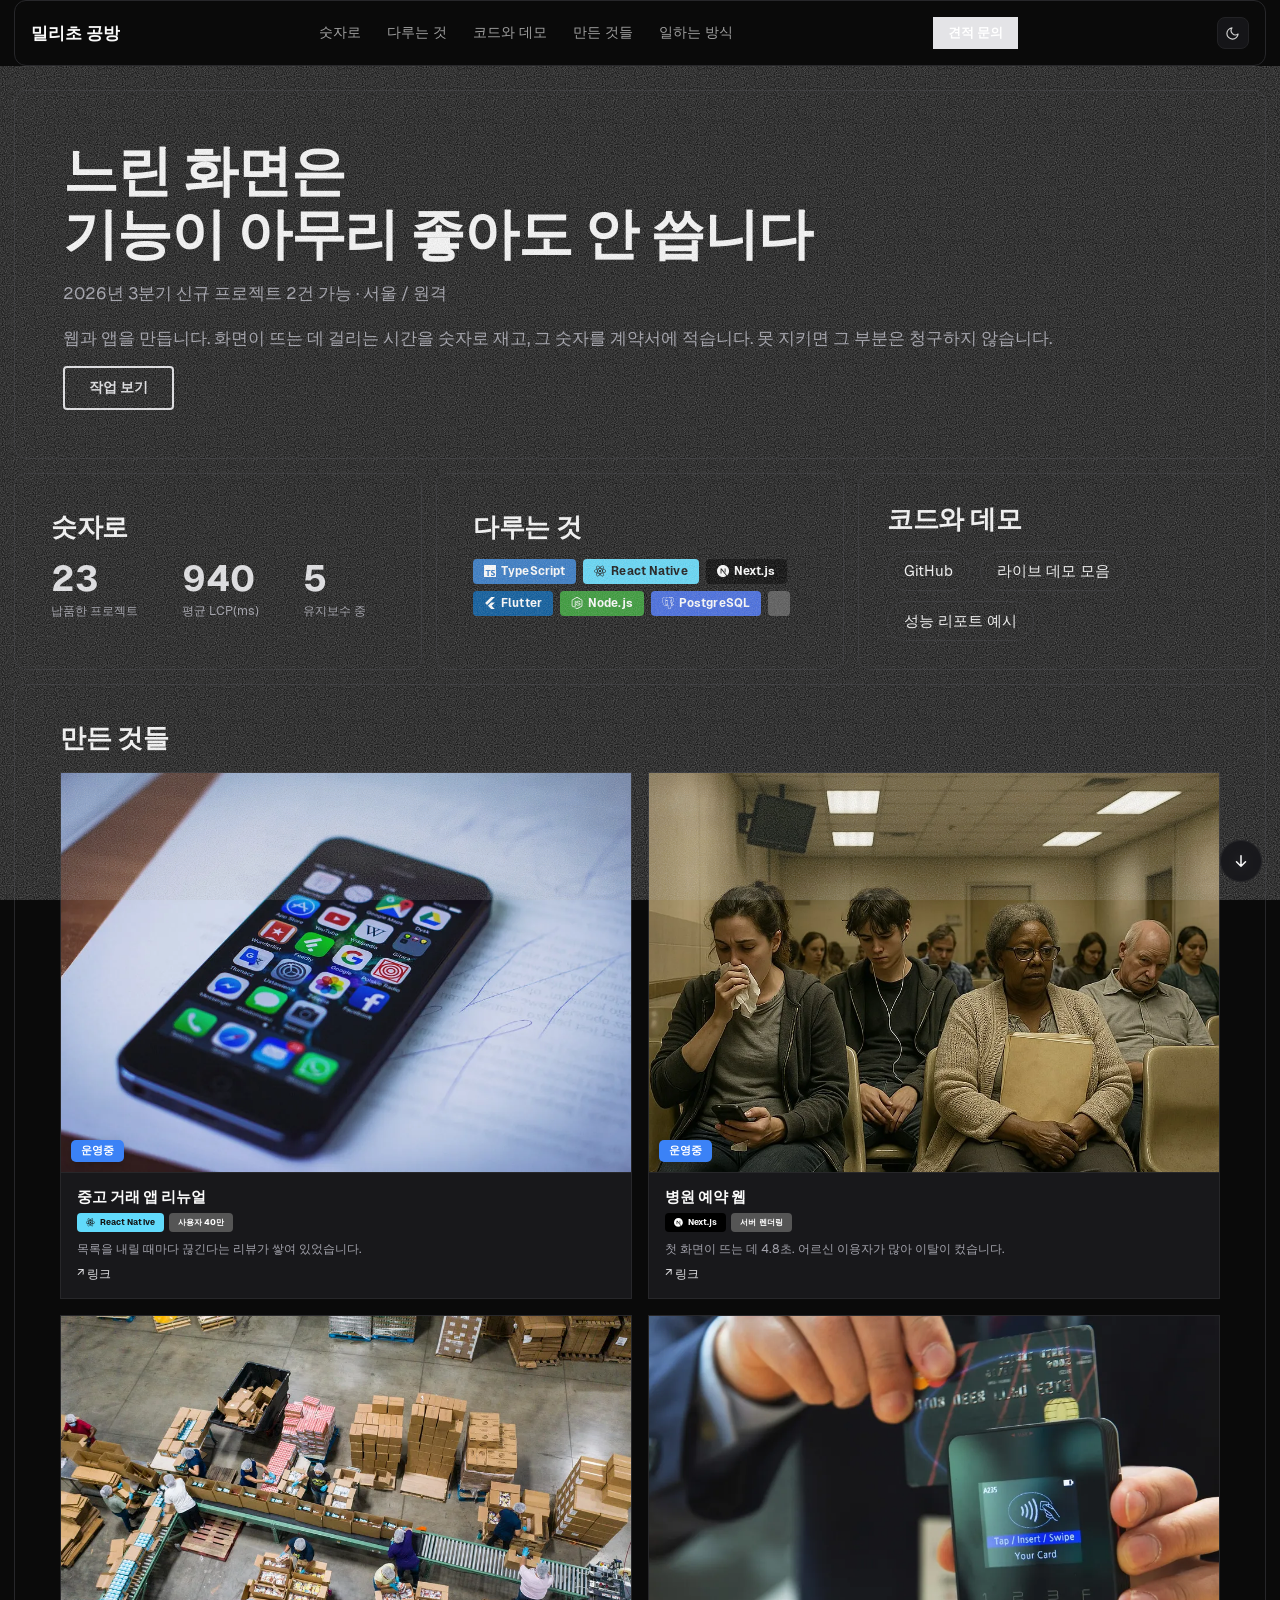
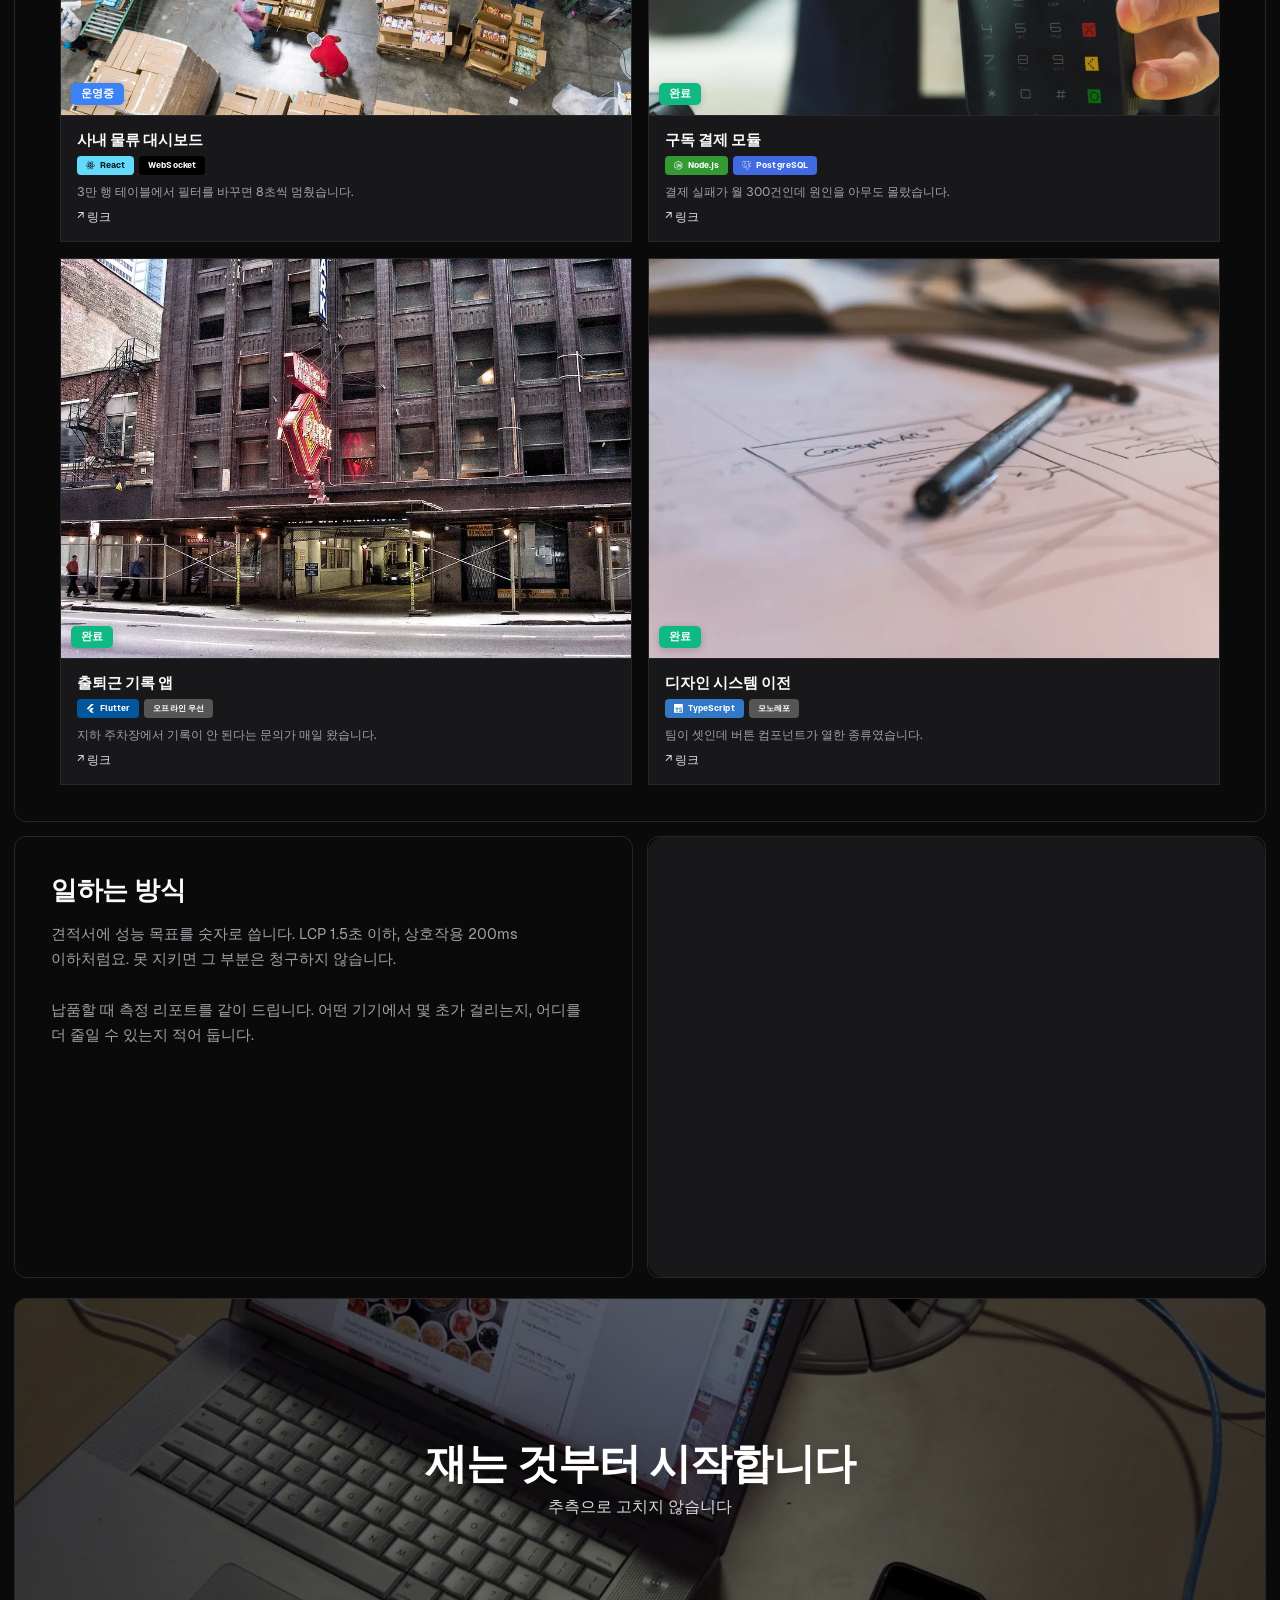
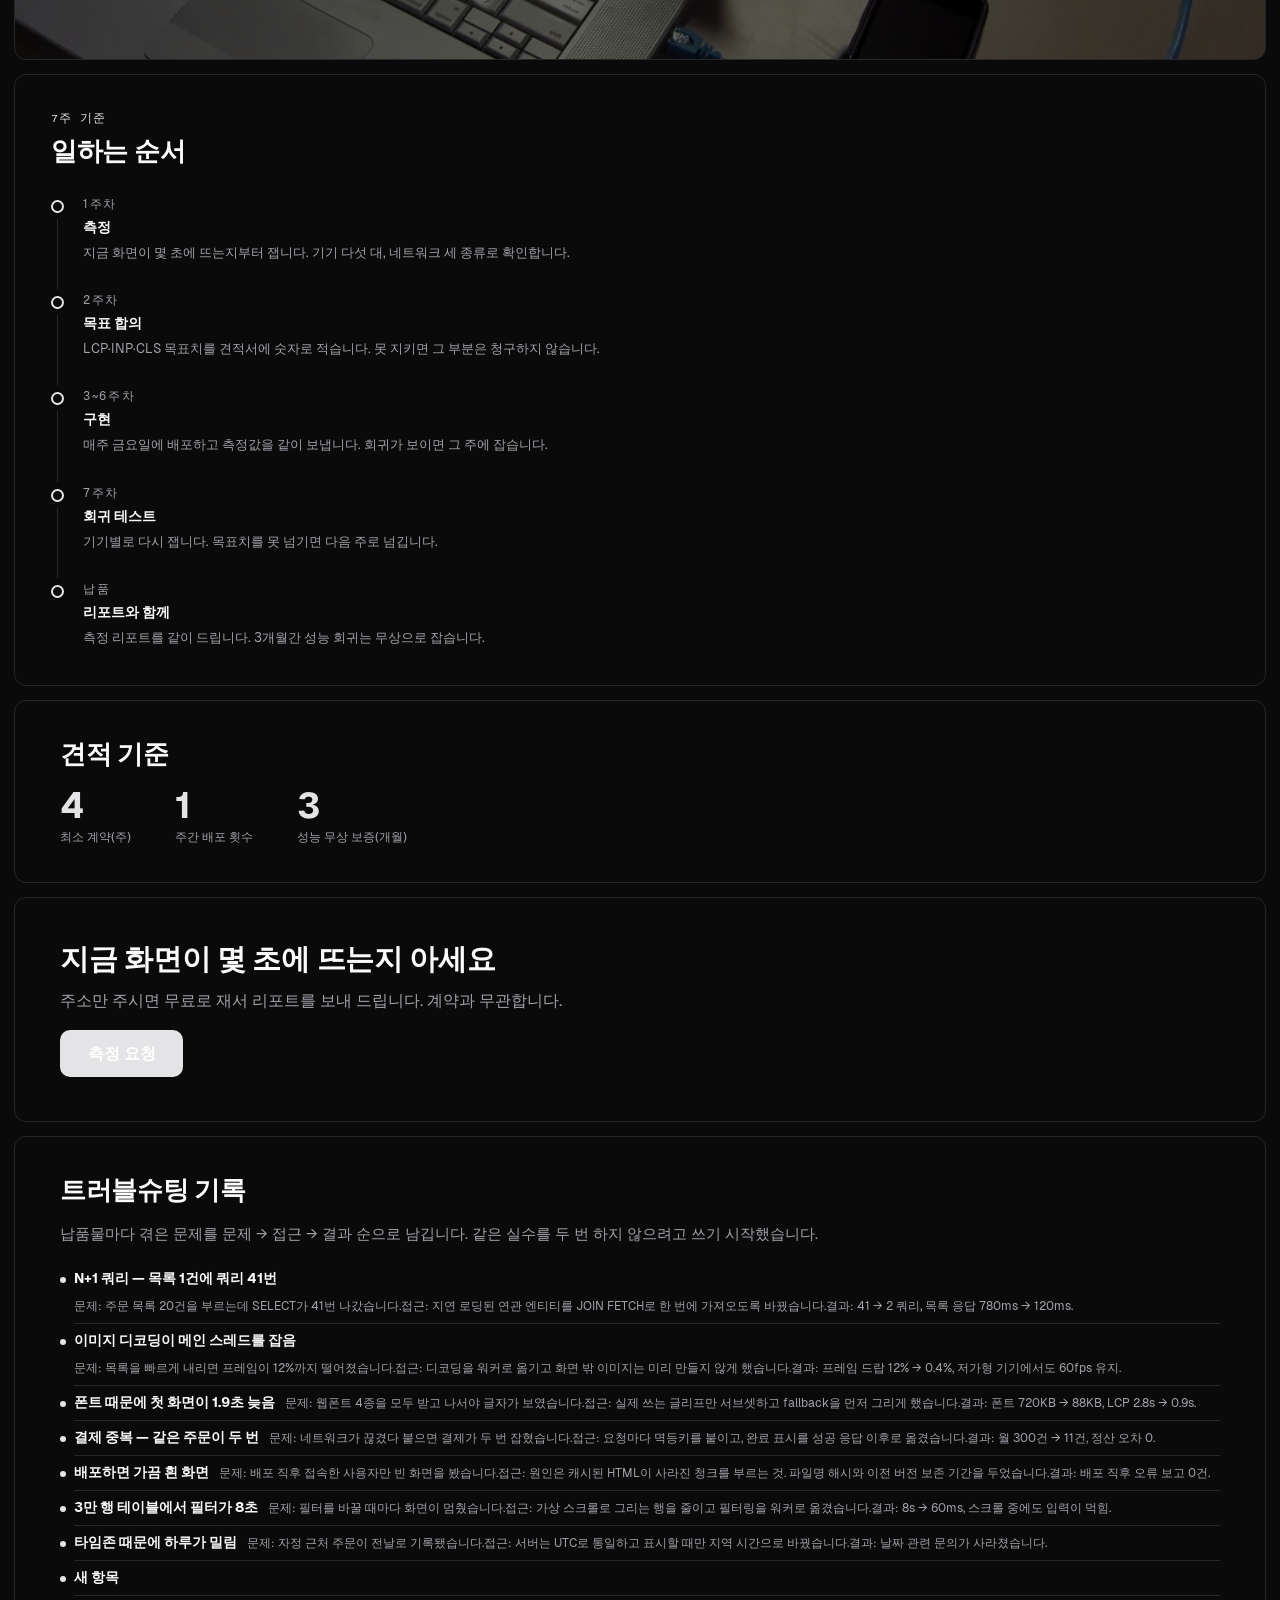
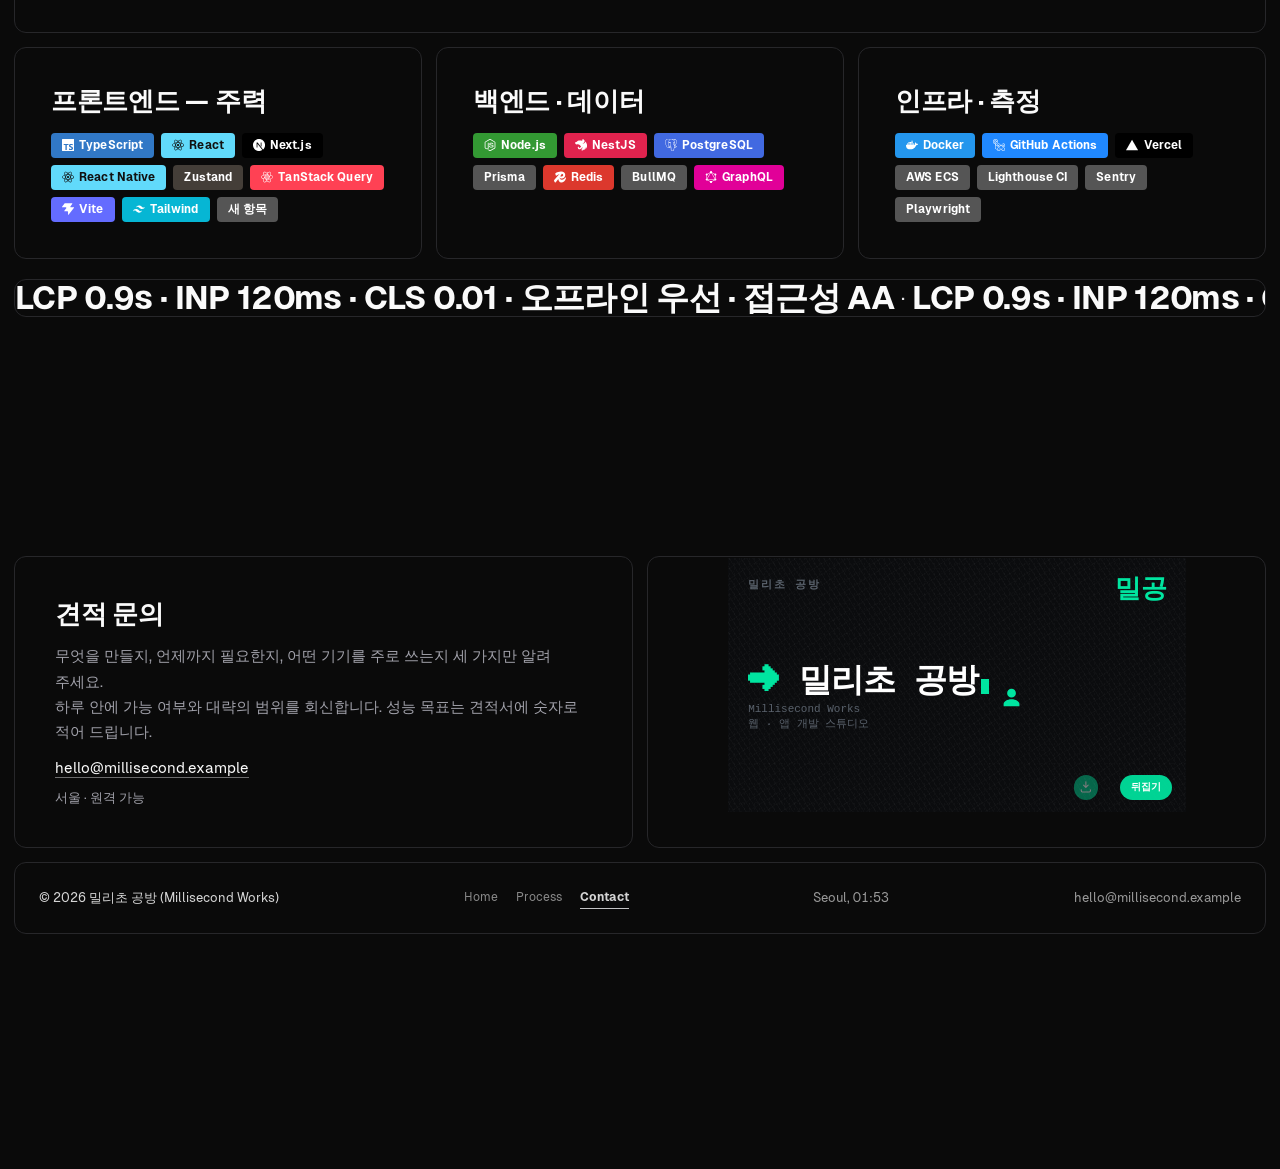
==== commit f6aaeba9: "명함 이름을 사이트가 쓰는 이름으로 바로잡음 명함을 넣으면서 이름을 영문 음차로 지어 적었습니다. 사이트는 우리말 이름을 쓰는데 명함만 다른 이름을 달고 있어, 같은 화면 안에서 " ====
--- a/index.html
+++ b/index.html
@@ -312,8 +312,8 @@
             <span class="wf-bcard__deco" aria-hidden="true"></span>
             <span class="wf-bcard__paper" aria-hidden="true"></span>
             <div class="wf-bcard__in">
-        <span class="wf-bcard__label">MILLISECOND WORKS</span>
-        <span class="wf-bcard__mono">MW</span>
+        <span class="wf-bcard__label">밀리초 공방</span>
+        <span class="wf-bcard__mono">밀공</span>
         <div class="wf-bcard__lead">
           <b class="wf-bcard__role">Millisecond</b>
           <span class="wf-bcard__rolesub">Works</span>
@@ -321,7 +321,7 @@
         <div class="wf-bcard__info">
           <div class="wf-bcard__row">
             <span class="wf-bcard__text">
-              <b class="wf-bcard__name">밀리세컨드 웍스</b>
+              <b class="wf-bcard__name">밀리초 공방</b>
               <span class="wf-bcard__nameen">Millisecond Works</span>
               <span class="wf-bcard__title">웹 · 앱 개발 스튜디오</span>
               
@@ -339,11 +339,11 @@
         <p class="wf-bcard__tagline">느린 화면은 기능이 좋아도 안 씁니다.</p>
         <div class="wf-bcard__info"><div class="wf-bcard__row"><span class="wf-bcard__text"><span class="wf-bcard__line">hello@millisecond.example</span></span><span class="wf-bcard__ico" aria-hidden="true"><svg viewBox="0 0 24 24"><path d="M20 4H4a2 2 0 0 0-2 2v12a2 2 0 0 0 2 2h16a2 2 0 0 0 2-2V6a2 2 0 0 0-2-2zm0 4-8 5-8-5V6l8 5 8-5v2z" fill="currentColor"/></svg></span></div><div class="wf-bcard__row"><span class="wf-bcard__text"><span class="wf-bcard__line">서울 · 원격 가능</span></span><span class="wf-bcard__ico" aria-hidden="true"><svg viewBox="0 0 24 24"><path d="M12 2a7 7 0 0 0-7 7c0 5.2 7 13 7 13s7-7.8 7-13a7 7 0 0 0-7-7zm0 9.5A2.5 2.5 0 1 1 12 6.5a2.5 2.5 0 0 1 0 5z" fill="currentColor"/></svg></span></div></div>
         <span class="wf-bcard__stack">React · Node · 측정</span>
-        <div class="wf-bcard__side"><span class="wf-bcard__qr"><svg class="wf-qr" viewBox="0 0 61 61" role="img" aria-label="연락처 QR 코드" shape-rendering="crispEdges"><path d="M2,2h1v1h-1zM3,2h1v1h-1zM4,2h1v1h-1zM5,2h1v1h-1zM6,2h1v1h-1zM7,2h1v1h-1zM8,2h1v1h-1zM13,2h1v1h-1zM16,2h1v1h-1zM17,2h1v1h-1zM18,2h1v1h-1zM19,2h1v1h-1zM22,2h1v1h-1zM23,2h1v1h-1zM24,2h1v1h-1zM25,2h1v1h-1zM26,2h1v1h-1zM27,2h1v1h-1zM30,2h1v1h-1zM31,2h1v1h-1zM38,2h1v1h-1zM39,2h1v1h-1zM41,2h1v1h-1zM42,2h1v1h-1zM43,2h1v1h-1zM44,2h1v1h-1zM45,2h1v1h-1zM48,2h1v1h-1zM49,2h1v1h-1zM52,2h1v1h-1zM53,2h1v1h-1zM54,2h1v1h-1zM55,2h1v1h-1zM56,2h1v1h-1zM57,2h1v1h-1zM58,2h1v1h-1zM2,3h1v1h-1zM8,3h1v1h-1zM11,3h1v1h-1zM12,3h1v1h-1zM15,3h1v1h-1zM17,3h1v1h-1zM20,3h1v1h-1zM21,3h1v1h-1zM23,3h1v1h-1zM24,3h1v1h-1zM25,3h1v1h-1zM26,3h1v1h-1zM27,3h1v1h-1zM28,3h1v1h-1zM30,3h1v1h-1zM34,3h1v1h-1zM37,3h1v1h-1zM38,3h1v1h-1zM41,3h1v1h-1zM44,3h1v1h-1zM46,3h1v1h-1zM49,3h1v1h-1zM52,3h1v1h-1zM58,3h1v1h-1zM2,4h1v1h-1zM4,4h1v1h-1zM5,4h1v1h-1zM6,4h1v1h-1zM8,4h1v1h-1zM10,4h1v1h-1zM11,4h1v1h-1zM13,4h1v1h-1zM18,4h1v1h-1zM19,4h1v1h-1zM20,4h1v1h-1zM23,4h1v1h-1zM25,4h1v1h-1zM26,4h1v1h-1zM27,4h1v1h-1zM28,4h1v1h-1zM29,4h1v1h-1zM30,4h1v1h-1zM31,4h1v1h-1zM33,4h1v1h-1zM35,4h1v1h-1zM39,4h1v1h-1zM40,4h1v1h-1zM41,4h1v1h-1zM42,4h1v1h-1zM43,4h1v1h-1zM47,4h1v1h-1zM48,4h1v1h-1zM49,4h1v1h-1zM52,4h1v1h-1zM54,4h1v1h-1zM55,4h1v1h-1zM56,4h1v1h-1zM58,4h1v1h-1zM2,5h1v1h-1zM4,5h1v1h-1zM5,5h1v1h-1zM6,5h1v1h-1zM8,5h1v1h-1zM10,5h1v1h-1zM11,5h1v1h-1zM14,5h1v1h-1zM15,5h1v1h-1zM19,5h1v1h-1zM20,5h1v1h-1zM23,5h1v1h-1zM25,5h1v1h-1zM26,5h1v1h-1zM28,5h1v1h-1zM29,5h1v1h-1zM30,5h1v1h-1zM35,5h1v1h-1zM36,5h1v1h-1zM37,5h1v1h-1zM38,5h1v1h-1zM40,5h1v1h-1zM44,5h1v1h-1zM45,5h1v1h-1zM47,5h1v1h-1zM49,5h1v1h-1zM52,5h1v1h-1zM54,5h1v1h-1zM55,5h1v1h-1zM56,5h1v1h-1zM58,5h1v1h-1zM2,6h1v1h-1zM4,6h1v1h-1zM5,6h1v1h-1zM6,6h1v1h-1zM8,6h1v1h-1zM10,6h1v1h-1zM16,6h1v1h-1zM17,6h1v1h-1zM20,6h1v1h-1zM21,6h1v1h-1zM22,6h1v1h-1zM23,6h1v1h-1zM24,6h1v1h-1zM25,6h1v1h-1zM26,6h1v1h-1zM28,6h1v1h-1zM29,6h1v1h-1zM30,6h1v1h-1zM31,6h1v1h-1zM32,6h1v1h-1zM33,6h1v1h-1zM35,6h1v1h-1zM38,6h1v1h-1zM41,6h1v1h-1zM44,6h1v1h-1zM46,6h1v1h-1zM49,6h1v1h-1zM52,6h1v1h-1zM54,6h1v1h-1zM55,6h1v1h-1zM56,6h1v1h-1zM58,6h1v1h-1zM2,7h1v1h-1zM8,7h1v1h-1zM10,7h1v1h-1zM14,7h1v1h-1zM15,7h1v1h-1zM16,7h1v1h-1zM21,7h1v1h-1zM23,7h1v1h-1zM27,7h1v1h-1zM28,7h1v1h-1zM32,7h1v1h-1zM36,7h1v1h-1zM37,7h1v1h-1zM39,7h1v1h-1zM40,7h1v1h-1zM42,7h1v1h-1zM43,7h1v1h-1zM44,7h1v1h-1zM45,7h1v1h-1zM48,7h1v1h-1zM52,7h1v1h-1zM58,7h1v1h-1zM2,8h1v1h-1zM3,8h1v1h-1zM4,8h1v1h-1zM5,8h1v1h-1zM6,8h1v1h-1zM7,8h1v1h-1zM8,8h1v1h-1zM10,8h1v1h-1zM12,8h1v1h-1zM14,8h1v1h-1zM16,8h1v1h-1zM18,8h1v1h-1zM20,8h1v1h-1zM22,8h1v1h-1zM24,8h1v1h-1zM26,8h1v1h-1zM28,8h1v1h-1zM30,8h1v1h-1zM32,8h1v1h-1zM34,8h1v1h-1zM36,8h1v1h-1zM38,8h1v1h-1zM40,8h1v1h-1zM42,8h1v1h-1zM44,8h1v1h-1zM46,8h1v1h-1zM48,8h1v1h-1zM50,8h1v1h-1zM52,8h1v1h-1zM53,8h1v1h-1zM54,8h1v1h-1zM55,8h1v1h-1zM56,8h1v1h-1zM57,8h1v1h-1zM58,8h1v1h-1zM10,9h1v1h-1zM11,9h1v1h-1zM12,9h1v1h-1zM13,9h1v1h-1zM14,9h1v1h-1zM18,9h1v1h-1zM20,9h1v1h-1zM28,9h1v1h-1zM32,9h1v1h-1zM33,9h1v1h-1zM34,9h1v1h-1zM36,9h1v1h-1zM38,9h1v1h-1zM39,9h1v1h-1zM41,9h1v1h-1zM43,9h1v1h-1zM44,9h1v1h-1zM47,9h1v1h-1zM2,10h1v1h-1zM4,10h1v1h-1zM5,10h1v1h-1zM6,10h1v1h-1zM7,10h1v1h-1zM8,10h1v1h-1zM11,10h1v1h-1zM12,10h1v1h-1zM14,10h1v1h-1zM15,10h1v1h-1zM17,10h1v1h-1zM18,10h1v1h-1zM20,10h1v1h-1zM23,10h1v1h-1zM26,10h1v1h-1zM28,10h1v1h-1zM29,10h1v1h-1zM30,10h1v1h-1zM31,10h1v1h-1zM32,10h1v1h-1zM35,10h1v1h-1zM36,10h1v1h-1zM38,10h1v1h-1zM39,10h1v1h-1zM43,10h1v1h-1zM44,10h1v1h-1zM45,10h1v1h-1zM52,10h1v1h-1zM53,10h1v1h-1zM54,10h1v1h-1zM55,10h1v1h-1zM56,10h1v1h-1zM4,11h1v1h-1zM7,11h1v1h-1zM9,11h1v1h-1zM10,11h1v1h-1zM11,11h1v1h-1zM12,11h1v1h-1zM14,11h1v1h-1zM15,11h1v1h-1zM18,11h1v1h-1zM19,11h1v1h-1zM26,11h1v1h-1zM28,11h1v1h-1zM31,11h1v1h-1zM32,11h1v1h-1zM33,11h1v1h-1zM36,11h1v1h-1zM37,11h1v1h-1zM38,11h1v1h-1zM43,11h1v1h-1zM44,11h1v1h-1zM46,11h1v1h-1zM49,11h1v1h-1zM50,11h1v1h-1zM51,11h1v1h-1zM53,11h1v1h-1zM55,11h1v1h-1zM56,11h1v1h-1zM2,12h1v1h-1zM7,12h1v1h-1zM8,12h1v1h-1zM9,12h1v1h-1zM12,12h1v1h-1zM13,12h1v1h-1zM18,12h1v1h-1zM20,12h1v1h-1zM21,12h1v1h-1zM22,12h1v1h-1zM24,12h1v1h-1zM25,12h1v1h-1zM27,12h1v1h-1zM28,12h1v1h-1zM30,12h1v1h-1zM33,12h1v1h-1zM35,12h1v1h-1zM37,12h1v1h-1zM39,12h1v1h-1zM40,12h1v1h-1zM43,12h1v1h-1zM45,12h1v1h-1zM46,12h1v1h-1zM49,12h1v1h-1zM50,12h1v1h-1zM52,12h1v1h-1zM54,12h1v1h-1zM56,12h1v1h-1zM57,12h1v1h-1zM6,13h1v1h-1zM7,13h1v1h-1zM13,13h1v1h-1zM14,13h1v1h-1zM15,13h1v1h-1zM21,13h1v1h-1zM23,13h1v1h-1zM24,13h1v1h-1zM31,13h1v1h-1zM35,13h1v1h-1zM36,13h1v1h-1zM37,13h1v1h-1zM38,13h1v1h-1zM39,13h1v1h-1zM40,13h1v1h-1zM41,13h1v1h-1zM43,13h1v1h-1zM44,13h1v1h-1zM46,13h1v1h-1zM48,13h1v1h-1zM49,13h1v1h-1zM50,13h1v1h-1zM53,13h1v1h-1zM54,13h1v1h-1zM55,13h1v1h-1zM56,13h1v1h-1zM58,13h1v1h-1zM3,14h1v1h-1zM4,14h1v1h-1zM5,14h1v1h-1zM6,14h1v1h-1zM7,14h1v1h-1zM8,14h1v1h-1zM13,14h1v1h-1zM14,14h1v1h-1zM15,14h1v1h-1zM17,14h1v1h-1zM18,14h1v1h-1zM19,14h1v1h-1zM24,14h1v1h-1zM26,14h1v1h-1zM27,14h1v1h-1zM28,14h1v1h-1zM29,14h1v1h-1zM33,14h1v1h-1zM35,14h1v1h-1zM36,14h1v1h-1zM38,14h1v1h-1zM39,14h1v1h-1zM44,14h1v1h-1zM45,14h1v1h-1zM53,14h1v1h-1zM56,14h1v1h-1zM57,14h1v1h-1zM2,15h1v1h-1zM3,15h1v1h-1zM4,15h1v1h-1zM6,15h1v1h-1zM12,15h1v1h-1zM13,15h1v1h-1zM14,15h1v1h-1zM15,15h1v1h-1zM17,15h1v1h-1zM19,15h1v1h-1zM20,15h1v1h-1zM22,15h1v1h-1zM23,15h1v1h-1zM25,15h1v1h-1zM27,15h1v1h-1zM28,15h1v1h-1zM31,15h1v1h-1zM32,15h1v1h-1zM33,15h1v1h-1zM37,15h1v1h-1zM38,15h1v1h-1zM39,15h1v1h-1zM44,15h1v1h-1zM46,15h1v1h-1zM47,15h1v1h-1zM48,15h1v1h-1zM50,15h1v1h-1zM52,15h1v1h-1zM55,15h1v1h-1zM4,16h1v1h-1zM5,16h1v1h-1zM6,16h1v1h-1zM7,16h1v1h-1zM8,16h1v1h-1zM9,16h1v1h-1zM10,16h1v1h-1zM11,16h1v1h-1zM12,16h1v1h-1zM14,16h1v1h-1zM15,16h1v1h-1zM16,16h1v1h-1zM17,16h1v1h-1zM18,16h1v1h-1zM20,16h1v1h-1zM22,16h1v1h-1zM24,16h1v1h-1zM28,16h1v1h-1zM29,16h1v1h-1zM31,16h1v1h-1zM32,16h1v1h-1zM34,16h1v1h-1zM35,16h1v1h-1zM38,16h1v1h-1zM42,16h1v1h-1zM43,16h1v1h-1zM45,16h1v1h-1zM46,16h1v1h-1zM47,16h1v1h-1zM48,16h1v1h-1zM49,16h1v1h-1zM50,16h1v1h-1zM52,16h1v1h-1zM53,16h1v1h-1zM54,16h1v1h-1zM55,16h1v1h-1zM57,16h1v1h-1zM2,17h1v1h-1zM4,17h1v1h-1zM7,17h1v1h-1zM9,17h1v1h-1zM12,17h1v1h-1zM14,17h1v1h-1zM18,17h1v1h-1zM21,17h1v1h-1zM25,17h1v1h-1zM27,17h1v1h-1zM28,17h1v1h-1zM29,17h1v1h-1zM31,17h1v1h-1zM34,17h1v1h-1zM35,17h1v1h-1zM36,17h1v1h-1zM37,17h1v1h-1zM38,17h1v1h-1zM39,17h1v1h-1zM41,17h1v1h-1zM43,17h1v1h-1zM44,17h1v1h-1zM45,17h1v1h-1zM47,17h1v1h-1zM50,17h1v1h-1zM51,17h1v1h-1zM52,17h1v1h-1zM54,17h1v1h-1zM55,17h1v1h-1zM56,17h1v1h-1zM3,18h1v1h-1zM4,18h1v1h-1zM5,18h1v1h-1zM8,18h1v1h-1zM10,18h1v1h-1zM15,18h1v1h-1zM17,18h1v1h-1zM19,18h1v1h-1zM24,18h1v1h-1zM25,18h1v1h-1zM31,18h1v1h-1zM32,18h1v1h-1zM33,18h1v1h-1zM37,18h1v1h-1zM38,18h1v1h-1zM39,18h1v1h-1zM43,18h1v1h-1zM44,18h1v1h-1zM46,18h1v1h-1zM47,18h1v1h-1zM50,18h1v1h-1zM52,18h1v1h-1zM53,18h1v1h-1zM56,18h1v1h-1zM3,19h1v1h-1zM9,19h1v1h-1zM10,19h1v1h-1zM20,19h1v1h-1zM21,19h1v1h-1zM23,19h1v1h-1zM24,19h1v1h-1zM27,19h1v1h-1zM29,19h1v1h-1zM30,19h1v1h-1zM31,19h1v1h-1zM32,19h1v1h-1zM33,19h1v1h-1zM34,19h1v1h-1zM38,19h1v1h-1zM42,19h1v1h-1zM43,19h1v1h-1zM44,19h1v1h-1zM47,19h1v1h-1zM49,19h1v1h-1zM53,19h1v1h-1zM56,19h1v1h-1zM58,19h1v1h-1zM7,20h1v1h-1zM8,20h1v1h-1zM9,20h1v1h-1zM11,20h1v1h-1zM12,20h1v1h-1zM13,20h1v1h-1zM16,20h1v1h-1zM20,20h1v1h-1zM22,20h1v1h-1zM23,20h1v1h-1zM26,20h1v1h-1zM29,20h1v1h-1zM31,20h1v1h-1zM32,20h1v1h-1zM33,20h1v1h-1zM34,20h1v1h-1zM36,20h1v1h-1zM37,20h1v1h-1zM38,20h1v1h-1zM42,20h1v1h-1zM43,20h1v1h-1zM44,20h1v1h-1zM45,20h1v1h-1zM50,20h1v1h-1zM51,20h1v1h-1zM52,20h1v1h-1zM54,20h1v1h-1zM56,20h1v1h-1zM2,21h1v1h-1zM9,21h1v1h-1zM11,21h1v1h-1zM14,21h1v1h-1zM15,21h1v1h-1zM16,21h1v1h-1zM19,21h1v1h-1zM24,21h1v1h-1zM25,21h1v1h-1zM29,21h1v1h-1zM31,21h1v1h-1zM33,21h1v1h-1zM34,21h1v1h-1zM35,21h1v1h-1zM36,21h1v1h-1zM37,21h1v1h-1zM38,21h1v1h-1zM39,21h1v1h-1zM44,21h1v1h-1zM47,21h1v1h-1zM50,21h1v1h-1zM52,21h1v1h-1zM53,21h1v1h-1zM55,21h1v1h-1zM57,21h1v1h-1zM58,21h1v1h-1zM3,22h1v1h-1zM4,22h1v1h-1zM8,22h1v1h-1zM10,22h1v1h-1zM13,22h1v1h-1zM15,22h1v1h-1zM16,22h1v1h-1zM17,22h1v1h-1zM20,22h1v1h-1zM23,22h1v1h-1zM24,22h1v1h-1zM27,22h1v1h-1zM28,22h1v1h-1zM37,22h1v1h-1zM38,22h1v1h-1zM43,22h1v1h-1zM45,22h1v1h-1zM48,22h1v1h-1zM50,22h1v1h-1zM55,22h1v1h-1zM56,22h1v1h-1zM57,22h1v1h-1zM2,23h1v1h-1zM9,23h1v1h-1zM10,23h1v1h-1zM11,23h1v1h-1zM12,23h1v1h-1zM14,23h1v1h-1zM17,23h1v1h-1zM18,23h1v1h-1zM19,23h1v1h-1zM20,23h1v1h-1zM25,23h1v1h-1zM26,23h1v1h-1zM29,23h1v1h-1zM30,23h1v1h-1zM31,23h1v1h-1zM37,23h1v1h-1zM43,23h1v1h-1zM44,23h1v1h-1zM46,23h1v1h-1zM49,23h1v1h-1zM50,23h1v1h-1zM51,23h1v1h-1zM52,23h1v1h-1zM56,23h1v1h-1zM58,23h1v1h-1zM2,24h1v1h-1zM6,24h1v1h-1zM8,24h1v1h-1zM9,24h1v1h-1zM12,24h1v1h-1zM13,24h1v1h-1zM14,24h1v1h-1zM15,24h1v1h-1zM17,24h1v1h-1zM18,24h1v1h-1zM21,24h1v1h-1zM26,24h1v1h-1zM28,24h1v1h-1zM29,24h1v1h-1zM32,24h1v1h-1zM33,24h1v1h-1zM34,24h1v1h-1zM41,24h1v1h-1zM44,24h1v1h-1zM45,24h1v1h-1zM46,24h1v1h-1zM47,24h1v1h-1zM48,24h1v1h-1zM49,24h1v1h-1zM52,24h1v1h-1zM53,24h1v1h-1zM54,24h1v1h-1zM57,24h1v1h-1zM2,25h1v1h-1zM5,25h1v1h-1zM7,25h1v1h-1zM9,25h1v1h-1zM16,25h1v1h-1zM17,25h1v1h-1zM18,25h1v1h-1zM21,25h1v1h-1zM24,25h1v1h-1zM27,25h1v1h-1zM29,25h1v1h-1zM30,25h1v1h-1zM35,25h1v1h-1zM36,25h1v1h-1zM40,25h1v1h-1zM41,25h1v1h-1zM42,25h1v1h-1zM43,25h1v1h-1zM44,25h1v1h-1zM45,25h1v1h-1zM47,25h1v1h-1zM48,25h1v1h-1zM50,25h1v1h-1zM53,25h1v1h-1zM55,25h1v1h-1zM56,25h1v1h-1zM3,26h1v1h-1zM7,26h1v1h-1zM8,26h1v1h-1zM15,26h1v1h-1zM16,26h1v1h-1zM17,26h1v1h-1zM19,26h1v1h-1zM20,26h1v1h-1zM22,26h1v1h-1zM26,26h1v1h-1zM28,26h1v1h-1zM32,26h1v1h-1zM33,26h1v1h-1zM34,26h1v1h-1zM36,26h1v1h-1zM37,26h1v1h-1zM38,26h1v1h-1zM40,26h1v1h-1zM44,26h1v1h-1zM45,26h1v1h-1zM48,26h1v1h-1zM49,26h1v1h-1zM53,26h1v1h-1zM56,26h1v1h-1zM57,26h1v1h-1zM58,26h1v1h-1zM4,27h1v1h-1zM5,27h1v1h-1zM6,27h1v1h-1zM11,27h1v1h-1zM13,27h1v1h-1zM14,27h1v1h-1zM15,27h1v1h-1zM17,27h1v1h-1zM20,27h1v1h-1zM21,27h1v1h-1zM22,27h1v1h-1zM23,27h1v1h-1zM24,27h1v1h-1zM26,27h1v1h-1zM27,27h1v1h-1zM30,27h1v1h-1zM31,27h1v1h-1zM34,27h1v1h-1zM38,27h1v1h-1zM41,27h1v1h-1zM44,27h1v1h-1zM46,27h1v1h-1zM47,27h1v1h-1zM50,27h1v1h-1zM52,27h1v1h-1zM53,27h1v1h-1zM55,27h1v1h-1zM57,27h1v1h-1zM2,28h1v1h-1zM3,28h1v1h-1zM6,28h1v1h-1zM7,28h1v1h-1zM8,28h1v1h-1zM9,28h1v1h-1zM10,28h1v1h-1zM11,28h1v1h-1zM13,28h1v1h-1zM17,28h1v1h-1zM19,28h1v1h-1zM20,28h1v1h-1zM21,28h1v1h-1zM25,28h1v1h-1zM26,28h1v1h-1zM28,28h1v1h-1zM29,28h1v1h-1zM30,28h1v1h-1zM31,28h1v1h-1zM32,28h1v1h-1zM33,28h1v1h-1zM34,28h1v1h-1zM37,28h1v1h-1zM39,28h1v1h-1zM40,28h1v1h-1zM41,28h1v1h-1zM46,28h1v1h-1zM47,28h1v1h-1zM49,28h1v1h-1zM50,28h1v1h-1zM51,28h1v1h-1zM52,28h1v1h-1zM53,28h1v1h-1zM54,28h1v1h-1zM57,28h1v1h-1zM2,29h1v1h-1zM3,29h1v1h-1zM6,29h1v1h-1zM10,29h1v1h-1zM11,29h1v1h-1zM13,29h1v1h-1zM15,29h1v1h-1zM17,29h1v1h-1zM18,29h1v1h-1zM19,29h1v1h-1zM20,29h1v1h-1zM25,29h1v1h-1zM27,29h1v1h-1zM28,29h1v1h-1zM32,29h1v1h-1zM35,29h1v1h-1zM38,29h1v1h-1zM40,29h1v1h-1zM41,29h1v1h-1zM47,29h1v1h-1zM49,29h1v1h-1zM50,29h1v1h-1zM54,29h1v1h-1zM56,29h1v1h-1zM57,29h1v1h-1zM2,30h1v1h-1zM3,30h1v1h-1zM4,30h1v1h-1zM6,30h1v1h-1zM8,30h1v1h-1zM10,30h1v1h-1zM11,30h1v1h-1zM13,30h1v1h-1zM14,30h1v1h-1zM15,30h1v1h-1zM16,30h1v1h-1zM18,30h1v1h-1zM20,30h1v1h-1zM23,30h1v1h-1zM25,30h1v1h-1zM28,30h1v1h-1zM30,30h1v1h-1zM32,30h1v1h-1zM33,30h1v1h-1zM38,30h1v1h-1zM40,30h1v1h-1zM44,30h1v1h-1zM45,30h1v1h-1zM47,30h1v1h-1zM48,30h1v1h-1zM50,30h1v1h-1zM52,30h1v1h-1zM54,30h1v1h-1zM55,30h1v1h-1zM58,30h1v1h-1zM2,31h1v1h-1zM3,31h1v1h-1zM5,31h1v1h-1zM6,31h1v1h-1zM10,31h1v1h-1zM13,31h1v1h-1zM19,31h1v1h-1zM21,31h1v1h-1zM22,31h1v1h-1zM24,31h1v1h-1zM26,31h1v1h-1zM27,31h1v1h-1zM28,31h1v1h-1zM32,31h1v1h-1zM35,31h1v1h-1zM38,31h1v1h-1zM39,31h1v1h-1zM41,31h1v1h-1zM42,31h1v1h-1zM43,31h1v1h-1zM44,31h1v1h-1zM45,31h1v1h-1zM49,31h1v1h-1zM50,31h1v1h-1zM54,31h1v1h-1zM55,31h1v1h-1zM3,32h1v1h-1zM4,32h1v1h-1zM5,32h1v1h-1zM6,32h1v1h-1zM7,32h1v1h-1zM8,32h1v1h-1zM9,32h1v1h-1zM10,32h1v1h-1zM13,32h1v1h-1zM14,32h1v1h-1zM17,32h1v1h-1zM18,32h1v1h-1zM21,32h1v1h-1zM22,32h1v1h-1zM23,32h1v1h-1zM24,32h1v1h-1zM25,32h1v1h-1zM28,32h1v1h-1zM29,32h1v1h-1zM30,32h1v1h-1zM31,32h1v1h-1zM32,32h1v1h-1zM38,32h1v1h-1zM41,32h1v1h-1zM42,32h1v1h-1zM45,32h1v1h-1zM47,32h1v1h-1zM50,32h1v1h-1zM51,32h1v1h-1zM52,32h1v1h-1zM53,32h1v1h-1zM54,32h1v1h-1zM56,32h1v1h-1zM57,32h1v1h-1zM2,33h1v1h-1zM4,33h1v1h-1zM12,33h1v1h-1zM13,33h1v1h-1zM15,33h1v1h-1zM16,33h1v1h-1zM18,33h1v1h-1zM19,33h1v1h-1zM20,33h1v1h-1zM21,33h1v1h-1zM22,33h1v1h-1zM24,33h1v1h-1zM27,33h1v1h-1zM28,33h1v1h-1zM31,33h1v1h-1zM32,33h1v1h-1zM36,33h1v1h-1zM38,33h1v1h-1zM41,33h1v1h-1zM46,33h1v1h-1zM49,33h1v1h-1zM51,33h1v1h-1zM52,33h1v1h-1zM53,33h1v1h-1zM55,33h1v1h-1zM56,33h1v1h-1zM58,33h1v1h-1zM7,34h1v1h-1zM8,34h1v1h-1zM9,34h1v1h-1zM14,34h1v1h-1zM16,34h1v1h-1zM17,34h1v1h-1zM18,34h1v1h-1zM19,34h1v1h-1zM21,34h1v1h-1zM24,34h1v1h-1zM25,34h1v1h-1zM26,34h1v1h-1zM27,34h1v1h-1zM29,34h1v1h-1zM31,34h1v1h-1zM32,34h1v1h-1zM33,34h1v1h-1zM35,34h1v1h-1zM36,34h1v1h-1zM37,34h1v1h-1zM39,34h1v1h-1zM47,34h1v1h-1zM51,34h1v1h-1zM52,34h1v1h-1zM53,34h1v1h-1zM54,34h1v1h-1zM56,34h1v1h-1zM58,34h1v1h-1zM2,35h1v1h-1zM4,35h1v1h-1zM6,35h1v1h-1zM7,35h1v1h-1zM10,35h1v1h-1zM12,35h1v1h-1zM18,35h1v1h-1zM19,35h1v1h-1zM21,35h1v1h-1zM24,35h1v1h-1zM26,35h1v1h-1zM30,35h1v1h-1zM32,35h1v1h-1zM33,35h1v1h-1zM35,35h1v1h-1zM39,35h1v1h-1zM43,35h1v1h-1zM44,35h1v1h-1zM47,35h1v1h-1zM49,35h1v1h-1zM50,35h1v1h-1zM56,35h1v1h-1zM8,36h1v1h-1zM9,36h1v1h-1zM11,36h1v1h-1zM12,36h1v1h-1zM15,36h1v1h-1zM18,36h1v1h-1zM21,36h1v1h-1zM22,36h1v1h-1zM25,36h1v1h-1zM26,36h1v1h-1zM27,36h1v1h-1zM29,36h1v1h-1zM32,36h1v1h-1zM33,36h1v1h-1zM34,36h1v1h-1zM36,36h1v1h-1zM37,36h1v1h-1zM41,36h1v1h-1zM43,36h1v1h-1zM44,36h1v1h-1zM45,36h1v1h-1zM47,36h1v1h-1zM51,36h1v1h-1zM56,36h1v1h-1zM57,36h1v1h-1zM58,36h1v1h-1zM5,37h1v1h-1zM6,37h1v1h-1zM11,37h1v1h-1zM12,37h1v1h-1zM14,37h1v1h-1zM15,37h1v1h-1zM19,37h1v1h-1zM20,37h1v1h-1zM21,37h1v1h-1zM23,37h1v1h-1zM24,37h1v1h-1zM26,37h1v1h-1zM28,37h1v1h-1zM29,37h1v1h-1zM34,37h1v1h-1zM35,37h1v1h-1zM38,37h1v1h-1zM39,37h1v1h-1zM40,37h1v1h-1zM41,37h1v1h-1zM44,37h1v1h-1zM46,37h1v1h-1zM48,37h1v1h-1zM49,37h1v1h-1zM52,37h1v1h-1zM53,37h1v1h-1zM54,37h1v1h-1zM55,37h1v1h-1zM56,37h1v1h-1zM4,38h1v1h-1zM8,38h1v1h-1zM9,38h1v1h-1zM10,38h1v1h-1zM13,38h1v1h-1zM14,38h1v1h-1zM15,38h1v1h-1zM16,38h1v1h-1zM17,38h1v1h-1zM19,38h1v1h-1zM20,38h1v1h-1zM24,38h1v1h-1zM25,38h1v1h-1zM26,38h1v1h-1zM29,38h1v1h-1zM31,38h1v1h-1zM32,38h1v1h-1zM33,38h1v1h-1zM36,38h1v1h-1zM37,38h1v1h-1zM38,38h1v1h-1zM39,38h1v1h-1zM46,38h1v1h-1zM47,38h1v1h-1zM50,38h1v1h-1zM51,38h1v1h-1zM54,38h1v1h-1zM3,39h1v1h-1zM4,39h1v1h-1zM5,39h1v1h-1zM9,39h1v1h-1zM11,39h1v1h-1zM14,39h1v1h-1zM15,39h1v1h-1zM17,39h1v1h-1zM19,39h1v1h-1zM21,39h1v1h-1zM22,39h1v1h-1zM24,39h1v1h-1zM26,39h1v1h-1zM28,39h1v1h-1zM30,39h1v1h-1zM32,39h1v1h-1zM33,39h1v1h-1zM34,39h1v1h-1zM37,39h1v1h-1zM38,39h1v1h-1zM43,39h1v1h-1zM44,39h1v1h-1zM47,39h1v1h-1zM50,39h1v1h-1zM51,39h1v1h-1zM54,39h1v1h-1zM56,39h1v1h-1zM57,39h1v1h-1zM58,39h1v1h-1zM5,40h1v1h-1zM8,40h1v1h-1zM9,40h1v1h-1zM10,40h1v1h-1zM13,40h1v1h-1zM14,40h1v1h-1zM16,40h1v1h-1zM20,40h1v1h-1zM21,40h1v1h-1zM22,40h1v1h-1zM23,40h1v1h-1zM24,40h1v1h-1zM25,40h1v1h-1zM29,40h1v1h-1zM30,40h1v1h-1zM31,40h1v1h-1zM32,40h1v1h-1zM35,40h1v1h-1zM36,40h1v1h-1zM38,40h1v1h-1zM41,40h1v1h-1zM42,40h1v1h-1zM43,40h1v1h-1zM44,40h1v1h-1zM50,40h1v1h-1zM53,40h1v1h-1zM54,40h1v1h-1zM56,40h1v1h-1zM58,40h1v1h-1zM3,41h1v1h-1zM4,41h1v1h-1zM6,41h1v1h-1zM7,41h1v1h-1zM12,41h1v1h-1zM14,41h1v1h-1zM15,41h1v1h-1zM16,41h1v1h-1zM17,41h1v1h-1zM18,41h1v1h-1zM19,41h1v1h-1zM21,41h1v1h-1zM22,41h1v1h-1zM27,41h1v1h-1zM28,41h1v1h-1zM30,41h1v1h-1zM32,41h1v1h-1zM34,41h1v1h-1zM35,41h1v1h-1zM37,41h1v1h-1zM39,41h1v1h-1zM40,41h1v1h-1zM41,41h1v1h-1zM48,41h1v1h-1zM49,41h1v1h-1zM50,41h1v1h-1zM51,41h1v1h-1zM52,41h1v1h-1zM53,41h1v1h-1zM54,41h1v1h-1zM3,42h1v1h-1zM4,42h1v1h-1zM5,42h1v1h-1zM6,42h1v1h-1zM7,42h1v1h-1zM8,42h1v1h-1zM9,42h1v1h-1zM10,42h1v1h-1zM11,42h1v1h-1zM12,42h1v1h-1zM17,42h1v1h-1zM18,42h1v1h-1zM21,42h1v1h-1zM22,42h1v1h-1zM24,42h1v1h-1zM27,42h1v1h-1zM31,42h1v1h-1zM32,42h1v1h-1zM34,42h1v1h-1zM35,42h1v1h-1zM38,42h1v1h-1zM40,42h1v1h-1zM43,42h1v1h-1zM45,42h1v1h-1zM48,42h1v1h-1zM50,42h1v1h-1zM52,42h1v1h-1zM53,42h1v1h-1zM54,42h1v1h-1zM2,43h1v1h-1zM3,43h1v1h-1zM7,43h1v1h-1zM13,43h1v1h-1zM17,43h1v1h-1zM21,43h1v1h-1zM24,43h1v1h-1zM25,43h1v1h-1zM26,43h1v1h-1zM28,43h1v1h-1zM31,43h1v1h-1zM38,43h1v1h-1zM39,43h1v1h-1zM40,43h1v1h-1zM42,43h1v1h-1zM43,43h1v1h-1zM44,43h1v1h-1zM46,43h1v1h-1zM52,43h1v1h-1zM53,43h1v1h-1zM54,43h1v1h-1zM55,43h1v1h-1zM56,43h1v1h-1zM58,43h1v1h-1zM5,44h1v1h-1zM6,44h1v1h-1zM7,44h1v1h-1zM8,44h1v1h-1zM9,44h1v1h-1zM10,44h1v1h-1zM11,44h1v1h-1zM12,44h1v1h-1zM13,44h1v1h-1zM14,44h1v1h-1zM18,44h1v1h-1zM19,44h1v1h-1zM20,44h1v1h-1zM22,44h1v1h-1zM23,44h1v1h-1zM24,44h1v1h-1zM27,44h1v1h-1zM30,44h1v1h-1zM31,44h1v1h-1zM32,44h1v1h-1zM35,44h1v1h-1zM37,44h1v1h-1zM41,44h1v1h-1zM44,44h1v1h-1zM46,44h1v1h-1zM47,44h1v1h-1zM48,44h1v1h-1zM49,44h1v1h-1zM50,44h1v1h-1zM51,44h1v1h-1zM53,44h1v1h-1zM55,44h1v1h-1zM56,44h1v1h-1zM57,44h1v1h-1zM3,45h1v1h-1zM4,45h1v1h-1zM6,45h1v1h-1zM10,45h1v1h-1zM13,45h1v1h-1zM14,45h1v1h-1zM19,45h1v1h-1zM21,45h1v1h-1zM22,45h1v1h-1zM23,45h1v1h-1zM24,45h1v1h-1zM27,45h1v1h-1zM28,45h1v1h-1zM30,45h1v1h-1zM32,45h1v1h-1zM33,45h1v1h-1zM42,45h1v1h-1zM43,45h1v1h-1zM44,45h1v1h-1zM48,45h1v1h-1zM51,45h1v1h-1zM53,45h1v1h-1zM55,45h1v1h-1zM56,45h1v1h-1zM8,46h1v1h-1zM10,46h1v1h-1zM12,46h1v1h-1zM13,46h1v1h-1zM15,46h1v1h-1zM17,46h1v1h-1zM19,46h1v1h-1zM24,46h1v1h-1zM26,46h1v1h-1zM27,46h1v1h-1zM32,46h1v1h-1zM35,46h1v1h-1zM37,46h1v1h-1zM38,46h1v1h-1zM39,46h1v1h-1zM40,46h1v1h-1zM44,46h1v1h-1zM50,46h1v1h-1zM52,46h1v1h-1zM53,46h1v1h-1zM56,46h1v1h-1zM57,46h1v1h-1zM58,46h1v1h-1zM2,47h1v1h-1zM3,47h1v1h-1zM4,47h1v1h-1zM5,47h1v1h-1zM6,47h1v1h-1zM7,47h1v1h-1zM9,47h1v1h-1zM14,47h1v1h-1zM19,47h1v1h-1zM20,47h1v1h-1zM22,47h1v1h-1zM24,47h1v1h-1zM26,47h1v1h-1zM28,47h1v1h-1zM31,47h1v1h-1zM32,47h1v1h-1zM33,47h1v1h-1zM37,47h1v1h-1zM38,47h1v1h-1zM44,47h1v1h-1zM45,47h1v1h-1zM47,47h1v1h-1zM49,47h1v1h-1zM2,48h1v1h-1zM4,48h1v1h-1zM7,48h1v1h-1zM8,48h1v1h-1zM9,48h1v1h-1zM11,48h1v1h-1zM14,48h1v1h-1zM16,48h1v1h-1zM17,48h1v1h-1zM19,48h1v1h-1zM22,48h1v1h-1zM25,48h1v1h-1zM27,48h1v1h-1zM28,48h1v1h-1zM32,48h1v1h-1zM40,48h1v1h-1zM42,48h1v1h-1zM44,48h1v1h-1zM45,48h1v1h-1zM46,48h1v1h-1zM47,48h1v1h-1zM51,48h1v1h-1zM52,48h1v1h-1zM54,48h1v1h-1zM57,48h1v1h-1zM2,49h1v1h-1zM3,49h1v1h-1zM4,49h1v1h-1zM5,49h1v1h-1zM6,49h1v1h-1zM9,49h1v1h-1zM13,49h1v1h-1zM14,49h1v1h-1zM17,49h1v1h-1zM18,49h1v1h-1zM19,49h1v1h-1zM26,49h1v1h-1zM28,49h1v1h-1zM31,49h1v1h-1zM32,49h1v1h-1zM33,49h1v1h-1zM36,49h1v1h-1zM37,49h1v1h-1zM39,49h1v1h-1zM40,49h1v1h-1zM41,49h1v1h-1zM44,49h1v1h-1zM49,49h1v1h-1zM50,49h1v1h-1zM51,49h1v1h-1zM56,49h1v1h-1zM8,50h1v1h-1zM9,50h1v1h-1zM10,50h1v1h-1zM11,50h1v1h-1zM14,50h1v1h-1zM15,50h1v1h-1zM16,50h1v1h-1zM18,50h1v1h-1zM22,50h1v1h-1zM24,50h1v1h-1zM25,50h1v1h-1zM27,50h1v1h-1zM28,50h1v1h-1zM29,50h1v1h-1zM30,50h1v1h-1zM31,50h1v1h-1zM32,50h1v1h-1zM33,50h1v1h-1zM35,50h1v1h-1zM36,50h1v1h-1zM38,50h1v1h-1zM39,50h1v1h-1zM41,50h1v1h-1zM43,50h1v1h-1zM44,50h1v1h-1zM45,50h1v1h-1zM47,50h1v1h-1zM50,50h1v1h-1zM51,50h1v1h-1zM52,50h1v1h-1zM53,50h1v1h-1zM54,50h1v1h-1zM56,50h1v1h-1zM57,50h1v1h-1zM10,51h1v1h-1zM11,51h1v1h-1zM12,51h1v1h-1zM13,51h1v1h-1zM15,51h1v1h-1zM17,51h1v1h-1zM19,51h1v1h-1zM21,51h1v1h-1zM22,51h1v1h-1zM23,51h1v1h-1zM26,51h1v1h-1zM28,51h1v1h-1zM32,51h1v1h-1zM33,51h1v1h-1zM36,51h1v1h-1zM39,51h1v1h-1zM43,51h1v1h-1zM44,51h1v1h-1zM46,51h1v1h-1zM47,51h1v1h-1zM49,51h1v1h-1zM50,51h1v1h-1zM54,51h1v1h-1zM55,51h1v1h-1zM56,51h1v1h-1zM2,52h1v1h-1zM3,52h1v1h-1zM4,52h1v1h-1zM5,52h1v1h-1zM6,52h1v1h-1zM7,52h1v1h-1zM8,52h1v1h-1zM11,52h1v1h-1zM13,52h1v1h-1zM14,52h1v1h-1zM16,52h1v1h-1zM17,52h1v1h-1zM19,52h1v1h-1zM20,52h1v1h-1zM23,52h1v1h-1zM24,52h1v1h-1zM25,52h1v1h-1zM28,52h1v1h-1zM30,52h1v1h-1zM32,52h1v1h-1zM34,52h1v1h-1zM35,52h1v1h-1zM37,52h1v1h-1zM40,52h1v1h-1zM42,52h1v1h-1zM46,52h1v1h-1zM47,52h1v1h-1zM49,52h1v1h-1zM50,52h1v1h-1zM52,52h1v1h-1zM54,52h1v1h-1zM55,52h1v1h-1zM56,52h1v1h-1zM2,53h1v1h-1zM8,53h1v1h-1zM10,53h1v1h-1zM11,53h1v1h-1zM18,53h1v1h-1zM20,53h1v1h-1zM24,53h1v1h-1zM28,53h1v1h-1zM32,53h1v1h-1zM33,53h1v1h-1zM34,53h1v1h-1zM35,53h1v1h-1zM36,53h1v1h-1zM37,53h1v1h-1zM38,53h1v1h-1zM40,53h1v1h-1zM41,53h1v1h-1zM43,53h1v1h-1zM44,53h1v1h-1zM46,53h1v1h-1zM48,53h1v1h-1zM50,53h1v1h-1zM54,53h1v1h-1zM56,53h1v1h-1zM57,53h1v1h-1zM2,54h1v1h-1zM4,54h1v1h-1zM5,54h1v1h-1zM6,54h1v1h-1zM8,54h1v1h-1zM10,54h1v1h-1zM12,54h1v1h-1zM13,54h1v1h-1zM19,54h1v1h-1zM21,54h1v1h-1zM23,54h1v1h-1zM24,54h1v1h-1zM26,54h1v1h-1zM28,54h1v1h-1zM29,54h1v1h-1zM30,54h1v1h-1zM31,54h1v1h-1zM32,54h1v1h-1zM35,54h1v1h-1zM36,54h1v1h-1zM38,54h1v1h-1zM39,54h1v1h-1zM45,54h1v1h-1zM49,54h1v1h-1zM50,54h1v1h-1zM51,54h1v1h-1zM52,54h1v1h-1zM53,54h1v1h-1zM54,54h1v1h-1zM55,54h1v1h-1zM57,54h1v1h-1zM58,54h1v1h-1zM2,55h1v1h-1zM4,55h1v1h-1zM5,55h1v1h-1zM6,55h1v1h-1zM8,55h1v1h-1zM10,55h1v1h-1zM11,55h1v1h-1zM13,55h1v1h-1zM14,55h1v1h-1zM18,55h1v1h-1zM19,55h1v1h-1zM21,55h1v1h-1zM23,55h1v1h-1zM24,55h1v1h-1zM25,55h1v1h-1zM27,55h1v1h-1zM28,55h1v1h-1zM31,55h1v1h-1zM33,55h1v1h-1zM35,55h1v1h-1zM37,55h1v1h-1zM38,55h1v1h-1zM39,55h1v1h-1zM41,55h1v1h-1zM42,55h1v1h-1zM43,55h1v1h-1zM44,55h1v1h-1zM46,55h1v1h-1zM47,55h1v1h-1zM49,55h1v1h-1zM51,55h1v1h-1zM53,55h1v1h-1zM54,55h1v1h-1zM55,55h1v1h-1zM2,56h1v1h-1zM4,56h1v1h-1zM5,56h1v1h-1zM6,56h1v1h-1zM8,56h1v1h-1zM10,56h1v1h-1zM12,56h1v1h-1zM14,56h1v1h-1zM15,56h1v1h-1zM16,56h1v1h-1zM17,56h1v1h-1zM18,56h1v1h-1zM20,56h1v1h-1zM21,56h1v1h-1zM22,56h1v1h-1zM23,56h1v1h-1zM24,56h1v1h-1zM28,56h1v1h-1zM32,56h1v1h-1zM33,56h1v1h-1zM35,56h1v1h-1zM38,56h1v1h-1zM42,56h1v1h-1zM44,56h1v1h-1zM45,56h1v1h-1zM46,56h1v1h-1zM47,56h1v1h-1zM49,56h1v1h-1zM50,56h1v1h-1zM51,56h1v1h-1zM52,56h1v1h-1zM53,56h1v1h-1zM55,56h1v1h-1zM56,56h1v1h-1zM2,57h1v1h-1zM8,57h1v1h-1zM11,57h1v1h-1zM14,57h1v1h-1zM15,57h1v1h-1zM19,57h1v1h-1zM21,57h1v1h-1zM23,57h1v1h-1zM24,57h1v1h-1zM25,57h1v1h-1zM27,57h1v1h-1zM28,57h1v1h-1zM29,57h1v1h-1zM32,57h1v1h-1zM34,57h1v1h-1zM38,57h1v1h-1zM40,57h1v1h-1zM41,57h1v1h-1zM44,57h1v1h-1zM46,57h1v1h-1zM48,57h1v1h-1zM49,57h1v1h-1zM50,57h1v1h-1zM55,57h1v1h-1zM56,57h1v1h-1zM2,58h1v1h-1zM3,58h1v1h-1zM4,58h1v1h-1zM5,58h1v1h-1zM6,58h1v1h-1zM7,58h1v1h-1zM8,58h1v1h-1zM10,58h1v1h-1zM12,58h1v1h-1zM17,58h1v1h-1zM18,58h1v1h-1zM19,58h1v1h-1zM22,58h1v1h-1zM23,58h1v1h-1zM24,58h1v1h-1zM25,58h1v1h-1zM29,58h1v1h-1zM33,58h1v1h-1zM37,58h1v1h-1zM38,58h1v1h-1zM40,58h1v1h-1zM43,58h1v1h-1zM47,58h1v1h-1zM52,58h1v1h-1zM53,58h1v1h-1zM54,58h1v1h-1zM57,58h1v1h-1z" fill="currentColor"/></svg></span><a class="wf-bcard__save" href="data:text/vcard;charset=utf-8,BEGIN%3AVCARD%0D%0AVERSION%3A3.0%0D%0AN%3A%EB%B0%80%EB%A6%AC%EC%84%B8%EC%BB%A8%EB%93%9C%20%EC%9B%8D%EC%8A%A4%3B%3B%3B%3B%0D%0AFN%3A%EB%B0%80%EB%A6%AC%EC%84%B8%EC%BB%A8%EB%93%9C%20%EC%9B%8D%EC%8A%A4%0D%0ANICKNAME%3AMillisecond%20Works%0D%0ATITLE%3A%EC%9B%B9%20%C2%B7%20%EC%95%B1%20%EA%B0%9C%EB%B0%9C%20%EC%8A%A4%ED%8A%9C%EB%94%94%EC%98%A4%0D%0AEMAIL%3BTYPE%3DINTERNET%3Ahello%40millisecond.example%0D%0AADR%3BTYPE%3DWORK%3A%3B%3B%EC%84%9C%EC%9A%B8%20%C2%B7%20%EC%9B%90%EA%B2%A9%20%EA%B0%80%EB%8A%A5%3B%3B%3B%3B%0D%0AEND%3AVCARD" download="밀리세컨드 웍스.vcf">연락처 저장</a></div>
+        <div class="wf-bcard__side"><span class="wf-bcard__qr"><svg class="wf-qr" viewBox="0 0 61 61" role="img" aria-label="연락처 QR 코드" shape-rendering="crispEdges"><path d="M2,2h1v1h-1zM3,2h1v1h-1zM4,2h1v1h-1zM5,2h1v1h-1zM6,2h1v1h-1zM7,2h1v1h-1zM8,2h1v1h-1zM10,2h1v1h-1zM11,2h1v1h-1zM12,2h1v1h-1zM13,2h1v1h-1zM16,2h1v1h-1zM23,2h1v1h-1zM24,2h1v1h-1zM25,2h1v1h-1zM26,2h1v1h-1zM32,2h1v1h-1zM37,2h1v1h-1zM38,2h1v1h-1zM39,2h1v1h-1zM40,2h1v1h-1zM41,2h1v1h-1zM42,2h1v1h-1zM43,2h1v1h-1zM44,2h1v1h-1zM45,2h1v1h-1zM47,2h1v1h-1zM48,2h1v1h-1zM49,2h1v1h-1zM52,2h1v1h-1zM53,2h1v1h-1zM54,2h1v1h-1zM55,2h1v1h-1zM56,2h1v1h-1zM57,2h1v1h-1zM58,2h1v1h-1zM2,3h1v1h-1zM8,3h1v1h-1zM10,3h1v1h-1zM11,3h1v1h-1zM12,3h1v1h-1zM13,3h1v1h-1zM17,3h1v1h-1zM18,3h1v1h-1zM20,3h1v1h-1zM22,3h1v1h-1zM25,3h1v1h-1zM28,3h1v1h-1zM29,3h1v1h-1zM30,3h1v1h-1zM31,3h1v1h-1zM32,3h1v1h-1zM38,3h1v1h-1zM40,3h1v1h-1zM41,3h1v1h-1zM42,3h1v1h-1zM43,3h1v1h-1zM46,3h1v1h-1zM47,3h1v1h-1zM49,3h1v1h-1zM52,3h1v1h-1zM58,3h1v1h-1zM2,4h1v1h-1zM4,4h1v1h-1zM5,4h1v1h-1zM6,4h1v1h-1zM8,4h1v1h-1zM12,4h1v1h-1zM17,4h1v1h-1zM18,4h1v1h-1zM19,4h1v1h-1zM22,4h1v1h-1zM24,4h1v1h-1zM27,4h1v1h-1zM28,4h1v1h-1zM29,4h1v1h-1zM31,4h1v1h-1zM32,4h1v1h-1zM36,4h1v1h-1zM38,4h1v1h-1zM40,4h1v1h-1zM42,4h1v1h-1zM44,4h1v1h-1zM45,4h1v1h-1zM48,4h1v1h-1zM49,4h1v1h-1zM52,4h1v1h-1zM54,4h1v1h-1zM55,4h1v1h-1zM56,4h1v1h-1zM58,4h1v1h-1zM2,5h1v1h-1zM4,5h1v1h-1zM5,5h1v1h-1zM6,5h1v1h-1zM8,5h1v1h-1zM10,5h1v1h-1zM12,5h1v1h-1zM13,5h1v1h-1zM14,5h1v1h-1zM15,5h1v1h-1zM16,5h1v1h-1zM19,5h1v1h-1zM21,5h1v1h-1zM22,5h1v1h-1zM23,5h1v1h-1zM24,5h1v1h-1zM26,5h1v1h-1zM29,5h1v1h-1zM31,5h1v1h-1zM35,5h1v1h-1zM37,5h1v1h-1zM38,5h1v1h-1zM40,5h1v1h-1zM45,5h1v1h-1zM49,5h1v1h-1zM52,5h1v1h-1zM54,5h1v1h-1zM55,5h1v1h-1zM56,5h1v1h-1zM58,5h1v1h-1zM2,6h1v1h-1zM4,6h1v1h-1zM5,6h1v1h-1zM6,6h1v1h-1zM8,6h1v1h-1zM11,6h1v1h-1zM12,6h1v1h-1zM16,6h1v1h-1zM18,6h1v1h-1zM22,6h1v1h-1zM24,6h1v1h-1zM28,6h1v1h-1zM29,6h1v1h-1zM30,6h1v1h-1zM31,6h1v1h-1zM32,6h1v1h-1zM33,6h1v1h-1zM34,6h1v1h-1zM35,6h1v1h-1zM38,6h1v1h-1zM40,6h1v1h-1zM41,6h1v1h-1zM49,6h1v1h-1zM52,6h1v1h-1zM54,6h1v1h-1zM55,6h1v1h-1zM56,6h1v1h-1zM58,6h1v1h-1zM2,7h1v1h-1zM8,7h1v1h-1zM15,7h1v1h-1zM16,7h1v1h-1zM18,7h1v1h-1zM20,7h1v1h-1zM21,7h1v1h-1zM24,7h1v1h-1zM28,7h1v1h-1zM32,7h1v1h-1zM33,7h1v1h-1zM36,7h1v1h-1zM40,7h1v1h-1zM42,7h1v1h-1zM48,7h1v1h-1zM52,7h1v1h-1zM58,7h1v1h-1zM2,8h1v1h-1zM3,8h1v1h-1zM4,8h1v1h-1zM5,8h1v1h-1zM6,8h1v1h-1zM7,8h1v1h-1zM8,8h1v1h-1zM10,8h1v1h-1zM12,8h1v1h-1zM14,8h1v1h-1zM16,8h1v1h-1zM18,8h1v1h-1zM20,8h1v1h-1zM22,8h1v1h-1zM24,8h1v1h-1zM26,8h1v1h-1zM28,8h1v1h-1zM30,8h1v1h-1zM32,8h1v1h-1zM34,8h1v1h-1zM36,8h1v1h-1zM38,8h1v1h-1zM40,8h1v1h-1zM42,8h1v1h-1zM44,8h1v1h-1zM46,8h1v1h-1zM48,8h1v1h-1zM50,8h1v1h-1zM52,8h1v1h-1zM53,8h1v1h-1zM54,8h1v1h-1zM55,8h1v1h-1zM56,8h1v1h-1zM57,8h1v1h-1zM58,8h1v1h-1zM10,9h1v1h-1zM12,9h1v1h-1zM16,9h1v1h-1zM21,9h1v1h-1zM22,9h1v1h-1zM23,9h1v1h-1zM26,9h1v1h-1zM27,9h1v1h-1zM28,9h1v1h-1zM32,9h1v1h-1zM34,9h1v1h-1zM35,9h1v1h-1zM36,9h1v1h-1zM37,9h1v1h-1zM39,9h1v1h-1zM41,9h1v1h-1zM42,9h1v1h-1zM43,9h1v1h-1zM46,9h1v1h-1zM2,10h1v1h-1zM4,10h1v1h-1zM5,10h1v1h-1zM7,10h1v1h-1zM8,10h1v1h-1zM9,10h1v1h-1zM11,10h1v1h-1zM12,10h1v1h-1zM17,10h1v1h-1zM19,10h1v1h-1zM20,10h1v1h-1zM24,10h1v1h-1zM27,10h1v1h-1zM28,10h1v1h-1zM29,10h1v1h-1zM30,10h1v1h-1zM31,10h1v1h-1zM32,10h1v1h-1zM39,10h1v1h-1zM42,10h1v1h-1zM47,10h1v1h-1zM48,10h1v1h-1zM50,10h1v1h-1zM52,10h1v1h-1zM55,10h1v1h-1zM57,10h1v1h-1zM58,10h1v1h-1zM2,11h1v1h-1zM3,11h1v1h-1zM6,11h1v1h-1zM7,11h1v1h-1zM10,11h1v1h-1zM11,11h1v1h-1zM14,11h1v1h-1zM16,11h1v1h-1zM18,11h1v1h-1zM20,11h1v1h-1zM25,11h1v1h-1zM26,11h1v1h-1zM27,11h1v1h-1zM28,11h1v1h-1zM30,11h1v1h-1zM31,11h1v1h-1zM32,11h1v1h-1zM34,11h1v1h-1zM36,11h1v1h-1zM37,11h1v1h-1zM38,11h1v1h-1zM39,11h1v1h-1zM41,11h1v1h-1zM43,11h1v1h-1zM44,11h1v1h-1zM45,11h1v1h-1zM46,11h1v1h-1zM50,11h1v1h-1zM51,11h1v1h-1zM2,12h1v1h-1zM3,12h1v1h-1zM5,12h1v1h-1zM6,12h1v1h-1zM8,12h1v1h-1zM9,12h1v1h-1zM10,12h1v1h-1zM11,12h1v1h-1zM12,12h1v1h-1zM16,12h1v1h-1zM18,12h1v1h-1zM19,12h1v1h-1zM21,12h1v1h-1zM23,12h1v1h-1zM24,12h1v1h-1zM25,12h1v1h-1zM26,12h1v1h-1zM28,12h1v1h-1zM30,12h1v1h-1zM32,12h1v1h-1zM34,12h1v1h-1zM38,12h1v1h-1zM41,12h1v1h-1zM42,12h1v1h-1zM43,12h1v1h-1zM44,12h1v1h-1zM46,12h1v1h-1zM47,12h1v1h-1zM49,12h1v1h-1zM53,12h1v1h-1zM58,12h1v1h-1zM6,13h1v1h-1zM10,13h1v1h-1zM11,13h1v1h-1zM12,13h1v1h-1zM13,13h1v1h-1zM18,13h1v1h-1zM19,13h1v1h-1zM20,13h1v1h-1zM21,13h1v1h-1zM22,13h1v1h-1zM26,13h1v1h-1zM27,13h1v1h-1zM28,13h1v1h-1zM29,13h1v1h-1zM30,13h1v1h-1zM31,13h1v1h-1zM32,13h1v1h-1zM33,13h1v1h-1zM37,13h1v1h-1zM39,13h1v1h-1zM40,13h1v1h-1zM46,13h1v1h-1zM47,13h1v1h-1zM49,13h1v1h-1zM51,13h1v1h-1zM52,13h1v1h-1zM57,13h1v1h-1zM58,13h1v1h-1zM3,14h1v1h-1zM5,14h1v1h-1zM8,14h1v1h-1zM9,14h1v1h-1zM10,14h1v1h-1zM12,14h1v1h-1zM15,14h1v1h-1zM17,14h1v1h-1zM18,14h1v1h-1zM19,14h1v1h-1zM24,14h1v1h-1zM26,14h1v1h-1zM27,14h1v1h-1zM28,14h1v1h-1zM29,14h1v1h-1zM33,14h1v1h-1zM35,14h1v1h-1zM36,14h1v1h-1zM38,14h1v1h-1zM39,14h1v1h-1zM40,14h1v1h-1zM43,14h1v1h-1zM44,14h1v1h-1zM45,14h1v1h-1zM47,14h1v1h-1zM48,14h1v1h-1zM51,14h1v1h-1zM52,14h1v1h-1zM53,14h1v1h-1zM58,14h1v1h-1zM2,15h1v1h-1zM3,15h1v1h-1zM9,15h1v1h-1zM10,15h1v1h-1zM13,15h1v1h-1zM14,15h1v1h-1zM15,15h1v1h-1zM16,15h1v1h-1zM21,15h1v1h-1zM26,15h1v1h-1zM27,15h1v1h-1zM29,15h1v1h-1zM35,15h1v1h-1zM39,15h1v1h-1zM40,15h1v1h-1zM41,15h1v1h-1zM45,15h1v1h-1zM46,15h1v1h-1zM47,15h1v1h-1zM49,15h1v1h-1zM50,15h1v1h-1zM52,15h1v1h-1zM53,15h1v1h-1zM56,15h1v1h-1zM58,15h1v1h-1zM2,16h1v1h-1zM4,16h1v1h-1zM8,16h1v1h-1zM9,16h1v1h-1zM12,16h1v1h-1zM15,16h1v1h-1zM20,16h1v1h-1zM26,16h1v1h-1zM27,16h1v1h-1zM28,16h1v1h-1zM30,16h1v1h-1zM33,16h1v1h-1zM36,16h1v1h-1zM43,16h1v1h-1zM46,16h1v1h-1zM48,16h1v1h-1zM52,16h1v1h-1zM54,16h1v1h-1zM2,17h1v1h-1zM3,17h1v1h-1zM4,17h1v1h-1zM5,17h1v1h-1zM6,17h1v1h-1zM13,17h1v1h-1zM14,17h1v1h-1zM15,17h1v1h-1zM16,17h1v1h-1zM18,17h1v1h-1zM19,17h1v1h-1zM21,17h1v1h-1zM22,17h1v1h-1zM24,17h1v1h-1zM25,17h1v1h-1zM27,17h1v1h-1zM28,17h1v1h-1zM34,17h1v1h-1zM36,17h1v1h-1zM37,17h1v1h-1zM38,17h1v1h-1zM39,17h1v1h-1zM41,17h1v1h-1zM43,17h1v1h-1zM44,17h1v1h-1zM50,17h1v1h-1zM51,17h1v1h-1zM52,17h1v1h-1zM54,17h1v1h-1zM55,17h1v1h-1zM56,17h1v1h-1zM2,18h1v1h-1zM4,18h1v1h-1zM7,18h1v1h-1zM8,18h1v1h-1zM10,18h1v1h-1zM11,18h1v1h-1zM12,18h1v1h-1zM20,18h1v1h-1zM22,18h1v1h-1zM24,18h1v1h-1zM28,18h1v1h-1zM32,18h1v1h-1zM33,18h1v1h-1zM34,18h1v1h-1zM35,18h1v1h-1zM36,18h1v1h-1zM40,18h1v1h-1zM41,18h1v1h-1zM46,18h1v1h-1zM49,18h1v1h-1zM53,18h1v1h-1zM54,18h1v1h-1zM55,18h1v1h-1zM56,18h1v1h-1zM57,18h1v1h-1zM2,19h1v1h-1zM6,19h1v1h-1zM9,19h1v1h-1zM10,19h1v1h-1zM11,19h1v1h-1zM12,19h1v1h-1zM16,19h1v1h-1zM18,19h1v1h-1zM19,19h1v1h-1zM20,19h1v1h-1zM22,19h1v1h-1zM23,19h1v1h-1zM25,19h1v1h-1zM26,19h1v1h-1zM27,19h1v1h-1zM28,19h1v1h-1zM29,19h1v1h-1zM34,19h1v1h-1zM35,19h1v1h-1zM36,19h1v1h-1zM37,19h1v1h-1zM41,19h1v1h-1zM43,19h1v1h-1zM49,19h1v1h-1zM51,19h1v1h-1zM54,19h1v1h-1zM57,19h1v1h-1zM2,20h1v1h-1zM3,20h1v1h-1zM8,20h1v1h-1zM9,20h1v1h-1zM10,20h1v1h-1zM12,20h1v1h-1zM13,20h1v1h-1zM14,20h1v1h-1zM19,20h1v1h-1zM21,20h1v1h-1zM22,20h1v1h-1zM23,20h1v1h-1zM26,20h1v1h-1zM27,20h1v1h-1zM28,20h1v1h-1zM29,20h1v1h-1zM30,20h1v1h-1zM31,20h1v1h-1zM33,20h1v1h-1zM35,20h1v1h-1zM36,20h1v1h-1zM39,20h1v1h-1zM42,20h1v1h-1zM43,20h1v1h-1zM44,20h1v1h-1zM45,20h1v1h-1zM46,20h1v1h-1zM51,20h1v1h-1zM52,20h1v1h-1zM53,20h1v1h-1zM56,20h1v1h-1zM3,21h1v1h-1zM4,21h1v1h-1zM5,21h1v1h-1zM6,21h1v1h-1zM10,21h1v1h-1zM11,21h1v1h-1zM13,21h1v1h-1zM19,21h1v1h-1zM20,21h1v1h-1zM23,21h1v1h-1zM25,21h1v1h-1zM28,21h1v1h-1zM30,21h1v1h-1zM32,21h1v1h-1zM34,21h1v1h-1zM36,21h1v1h-1zM38,21h1v1h-1zM40,21h1v1h-1zM41,21h1v1h-1zM44,21h1v1h-1zM46,21h1v1h-1zM47,21h1v1h-1zM48,21h1v1h-1zM49,21h1v1h-1zM50,21h1v1h-1zM51,21h1v1h-1zM52,21h1v1h-1zM55,21h1v1h-1zM56,21h1v1h-1zM58,21h1v1h-1zM2,22h1v1h-1zM4,22h1v1h-1zM8,22h1v1h-1zM9,22h1v1h-1zM10,22h1v1h-1zM11,22h1v1h-1zM14,22h1v1h-1zM18,22h1v1h-1zM20,22h1v1h-1zM22,22h1v1h-1zM23,22h1v1h-1zM24,22h1v1h-1zM28,22h1v1h-1zM29,22h1v1h-1zM30,22h1v1h-1zM32,22h1v1h-1zM33,22h1v1h-1zM35,22h1v1h-1zM36,22h1v1h-1zM42,22h1v1h-1zM43,22h1v1h-1zM53,22h1v1h-1zM54,22h1v1h-1zM56,22h1v1h-1zM57,22h1v1h-1zM7,23h1v1h-1zM11,23h1v1h-1zM12,23h1v1h-1zM16,23h1v1h-1zM19,23h1v1h-1zM20,23h1v1h-1zM23,23h1v1h-1zM24,23h1v1h-1zM25,23h1v1h-1zM26,23h1v1h-1zM28,23h1v1h-1zM29,23h1v1h-1zM30,23h1v1h-1zM31,23h1v1h-1zM37,23h1v1h-1zM38,23h1v1h-1zM43,23h1v1h-1zM44,23h1v1h-1zM46,23h1v1h-1zM49,23h1v1h-1zM50,23h1v1h-1zM56,23h1v1h-1zM58,23h1v1h-1zM4,24h1v1h-1zM5,24h1v1h-1zM6,24h1v1h-1zM7,24h1v1h-1zM8,24h1v1h-1zM9,24h1v1h-1zM11,24h1v1h-1zM13,24h1v1h-1zM14,24h1v1h-1zM19,24h1v1h-1zM20,24h1v1h-1zM21,24h1v1h-1zM22,24h1v1h-1zM23,24h1v1h-1zM24,24h1v1h-1zM26,24h1v1h-1zM30,24h1v1h-1zM31,24h1v1h-1zM33,24h1v1h-1zM39,24h1v1h-1zM40,24h1v1h-1zM43,24h1v1h-1zM45,24h1v1h-1zM48,24h1v1h-1zM50,24h1v1h-1zM54,24h1v1h-1zM55,24h1v1h-1zM56,24h1v1h-1zM57,24h1v1h-1zM58,24h1v1h-1zM5,25h1v1h-1zM7,25h1v1h-1zM9,25h1v1h-1zM11,25h1v1h-1zM14,25h1v1h-1zM17,25h1v1h-1zM18,25h1v1h-1zM20,25h1v1h-1zM21,25h1v1h-1zM23,25h1v1h-1zM25,25h1v1h-1zM26,25h1v1h-1zM30,25h1v1h-1zM33,25h1v1h-1zM35,25h1v1h-1zM36,25h1v1h-1zM38,25h1v1h-1zM39,25h1v1h-1zM40,25h1v1h-1zM42,25h1v1h-1zM43,25h1v1h-1zM47,25h1v1h-1zM51,25h1v1h-1zM53,25h1v1h-1zM55,25h1v1h-1zM2,26h1v1h-1zM5,26h1v1h-1zM6,26h1v1h-1zM8,26h1v1h-1zM9,26h1v1h-1zM11,26h1v1h-1zM14,26h1v1h-1zM19,26h1v1h-1zM20,26h1v1h-1zM21,26h1v1h-1zM23,26h1v1h-1zM26,26h1v1h-1zM27,26h1v1h-1zM29,26h1v1h-1zM32,26h1v1h-1zM33,26h1v1h-1zM34,26h1v1h-1zM37,26h1v1h-1zM38,26h1v1h-1zM40,26h1v1h-1zM43,26h1v1h-1zM44,26h1v1h-1zM45,26h1v1h-1zM47,26h1v1h-1zM48,26h1v1h-1zM50,26h1v1h-1zM53,26h1v1h-1zM56,26h1v1h-1zM58,26h1v1h-1zM2,27h1v1h-1zM9,27h1v1h-1zM11,27h1v1h-1zM14,27h1v1h-1zM15,27h1v1h-1zM18,27h1v1h-1zM19,27h1v1h-1zM20,27h1v1h-1zM21,27h1v1h-1zM27,27h1v1h-1zM28,27h1v1h-1zM29,27h1v1h-1zM30,27h1v1h-1zM32,27h1v1h-1zM40,27h1v1h-1zM42,27h1v1h-1zM47,27h1v1h-1zM52,27h1v1h-1zM53,27h1v1h-1zM54,27h1v1h-1zM55,27h1v1h-1zM57,27h1v1h-1zM2,28h1v1h-1zM6,28h1v1h-1zM7,28h1v1h-1zM8,28h1v1h-1zM9,28h1v1h-1zM10,28h1v1h-1zM11,28h1v1h-1zM12,28h1v1h-1zM15,28h1v1h-1zM16,28h1v1h-1zM18,28h1v1h-1zM19,28h1v1h-1zM20,28h1v1h-1zM22,28h1v1h-1zM23,28h1v1h-1zM24,28h1v1h-1zM27,28h1v1h-1zM28,28h1v1h-1zM29,28h1v1h-1zM30,28h1v1h-1zM31,28h1v1h-1zM32,28h1v1h-1zM34,28h1v1h-1zM35,28h1v1h-1zM37,28h1v1h-1zM40,28h1v1h-1zM45,28h1v1h-1zM46,28h1v1h-1zM48,28h1v1h-1zM50,28h1v1h-1zM51,28h1v1h-1zM52,28h1v1h-1zM53,28h1v1h-1zM54,28h1v1h-1zM58,28h1v1h-1zM3,29h1v1h-1zM5,29h1v1h-1zM6,29h1v1h-1zM10,29h1v1h-1zM12,29h1v1h-1zM14,29h1v1h-1zM16,29h1v1h-1zM19,29h1v1h-1zM21,29h1v1h-1zM23,29h1v1h-1zM25,29h1v1h-1zM26,29h1v1h-1zM27,29h1v1h-1zM28,29h1v1h-1zM32,29h1v1h-1zM33,29h1v1h-1zM35,29h1v1h-1zM38,29h1v1h-1zM39,29h1v1h-1zM40,29h1v1h-1zM41,29h1v1h-1zM43,29h1v1h-1zM47,29h1v1h-1zM49,29h1v1h-1zM50,29h1v1h-1zM54,29h1v1h-1zM58,29h1v1h-1zM3,30h1v1h-1zM4,30h1v1h-1zM6,30h1v1h-1zM8,30h1v1h-1zM10,30h1v1h-1zM13,30h1v1h-1zM14,30h1v1h-1zM17,30h1v1h-1zM18,30h1v1h-1zM19,30h1v1h-1zM20,30h1v1h-1zM22,30h1v1h-1zM23,30h1v1h-1zM24,30h1v1h-1zM25,30h1v1h-1zM28,30h1v1h-1zM30,30h1v1h-1zM32,30h1v1h-1zM33,30h1v1h-1zM34,30h1v1h-1zM35,30h1v1h-1zM37,30h1v1h-1zM40,30h1v1h-1zM41,30h1v1h-1zM43,30h1v1h-1zM45,30h1v1h-1zM46,30h1v1h-1zM48,30h1v1h-1zM49,30h1v1h-1zM50,30h1v1h-1zM52,30h1v1h-1zM54,30h1v1h-1zM55,30h1v1h-1zM56,30h1v1h-1zM2,31h1v1h-1zM3,31h1v1h-1zM5,31h1v1h-1zM6,31h1v1h-1zM10,31h1v1h-1zM12,31h1v1h-1zM16,31h1v1h-1zM19,31h1v1h-1zM20,31h1v1h-1zM21,31h1v1h-1zM24,31h1v1h-1zM28,31h1v1h-1zM32,31h1v1h-1zM34,31h1v1h-1zM36,31h1v1h-1zM41,31h1v1h-1zM42,31h1v1h-1zM43,31h1v1h-1zM45,31h1v1h-1zM46,31h1v1h-1zM47,31h1v1h-1zM48,31h1v1h-1zM49,31h1v1h-1zM50,31h1v1h-1zM54,31h1v1h-1zM58,31h1v1h-1zM4,32h1v1h-1zM5,32h1v1h-1zM6,32h1v1h-1zM7,32h1v1h-1zM8,32h1v1h-1zM9,32h1v1h-1zM10,32h1v1h-1zM12,32h1v1h-1zM13,32h1v1h-1zM14,32h1v1h-1zM16,32h1v1h-1zM17,32h1v1h-1zM19,32h1v1h-1zM20,32h1v1h-1zM25,32h1v1h-1zM26,32h1v1h-1zM27,32h1v1h-1zM28,32h1v1h-1zM29,32h1v1h-1zM30,32h1v1h-1zM31,32h1v1h-1zM32,32h1v1h-1zM33,32h1v1h-1zM34,32h1v1h-1zM38,32h1v1h-1zM40,32h1v1h-1zM41,32h1v1h-1zM42,32h1v1h-1zM45,32h1v1h-1zM47,32h1v1h-1zM50,32h1v1h-1zM51,32h1v1h-1zM52,32h1v1h-1zM53,32h1v1h-1zM54,32h1v1h-1zM56,32h1v1h-1zM2,33h1v1h-1zM4,33h1v1h-1zM6,33h1v1h-1zM7,33h1v1h-1zM9,33h1v1h-1zM10,33h1v1h-1zM11,33h1v1h-1zM13,33h1v1h-1zM15,33h1v1h-1zM17,33h1v1h-1zM18,33h1v1h-1zM19,33h1v1h-1zM20,33h1v1h-1zM21,33h1v1h-1zM22,33h1v1h-1zM23,33h1v1h-1zM24,33h1v1h-1zM26,33h1v1h-1zM27,33h1v1h-1zM28,33h1v1h-1zM32,33h1v1h-1zM33,33h1v1h-1zM34,33h1v1h-1zM35,33h1v1h-1zM36,33h1v1h-1zM37,33h1v1h-1zM39,33h1v1h-1zM40,33h1v1h-1zM42,33h1v1h-1zM43,33h1v1h-1zM48,33h1v1h-1zM50,33h1v1h-1zM51,33h1v1h-1zM52,33h1v1h-1zM54,33h1v1h-1zM55,33h1v1h-1zM56,33h1v1h-1zM4,34h1v1h-1zM5,34h1v1h-1zM6,34h1v1h-1zM7,34h1v1h-1zM8,34h1v1h-1zM9,34h1v1h-1zM10,34h1v1h-1zM11,34h1v1h-1zM12,34h1v1h-1zM15,34h1v1h-1zM17,34h1v1h-1zM20,34h1v1h-1zM21,34h1v1h-1zM22,34h1v1h-1zM23,34h1v1h-1zM25,34h1v1h-1zM27,34h1v1h-1zM29,34h1v1h-1zM37,34h1v1h-1zM38,34h1v1h-1zM39,34h1v1h-1zM41,34h1v1h-1zM42,34h1v1h-1zM44,34h1v1h-1zM47,34h1v1h-1zM48,34h1v1h-1zM51,34h1v1h-1zM55,34h1v1h-1zM56,34h1v1h-1zM58,34h1v1h-1zM4,35h1v1h-1zM5,35h1v1h-1zM11,35h1v1h-1zM12,35h1v1h-1zM13,35h1v1h-1zM14,35h1v1h-1zM21,35h1v1h-1zM23,35h1v1h-1zM26,35h1v1h-1zM29,35h1v1h-1zM33,35h1v1h-1zM35,35h1v1h-1zM39,35h1v1h-1zM43,35h1v1h-1zM44,35h1v1h-1zM45,35h1v1h-1zM49,35h1v1h-1zM51,35h1v1h-1zM52,35h1v1h-1zM55,35h1v1h-1zM57,35h1v1h-1zM58,35h1v1h-1zM2,36h1v1h-1zM3,36h1v1h-1zM6,36h1v1h-1zM7,36h1v1h-1zM8,36h1v1h-1zM11,36h1v1h-1zM12,36h1v1h-1zM15,36h1v1h-1zM19,36h1v1h-1zM20,36h1v1h-1zM22,36h1v1h-1zM23,36h1v1h-1zM27,36h1v1h-1zM28,36h1v1h-1zM29,36h1v1h-1zM33,36h1v1h-1zM34,36h1v1h-1zM35,36h1v1h-1zM36,36h1v1h-1zM38,36h1v1h-1zM39,36h1v1h-1zM40,36h1v1h-1zM41,36h1v1h-1zM42,36h1v1h-1zM43,36h1v1h-1zM46,36h1v1h-1zM51,36h1v1h-1zM52,36h1v1h-1zM53,36h1v1h-1zM54,36h1v1h-1zM55,36h1v1h-1zM3,37h1v1h-1zM4,37h1v1h-1zM5,37h1v1h-1zM7,37h1v1h-1zM9,37h1v1h-1zM13,37h1v1h-1zM14,37h1v1h-1zM16,37h1v1h-1zM17,37h1v1h-1zM19,37h1v1h-1zM22,37h1v1h-1zM23,37h1v1h-1zM24,37h1v1h-1zM27,37h1v1h-1zM32,37h1v1h-1zM35,37h1v1h-1zM37,37h1v1h-1zM39,37h1v1h-1zM42,37h1v1h-1zM45,37h1v1h-1zM47,37h1v1h-1zM49,37h1v1h-1zM51,37h1v1h-1zM52,37h1v1h-1zM54,37h1v1h-1zM55,37h1v1h-1zM57,37h1v1h-1zM2,38h1v1h-1zM4,38h1v1h-1zM6,38h1v1h-1zM8,38h1v1h-1zM10,38h1v1h-1zM11,38h1v1h-1zM12,38h1v1h-1zM15,38h1v1h-1zM16,38h1v1h-1zM19,38h1v1h-1zM20,38h1v1h-1zM21,38h1v1h-1zM24,38h1v1h-1zM29,38h1v1h-1zM31,38h1v1h-1zM32,38h1v1h-1zM33,38h1v1h-1zM35,38h1v1h-1zM36,38h1v1h-1zM37,38h1v1h-1zM38,38h1v1h-1zM40,38h1v1h-1zM47,38h1v1h-1zM50,38h1v1h-1zM52,38h1v1h-1zM54,38h1v1h-1zM2,39h1v1h-1zM4,39h1v1h-1zM6,39h1v1h-1zM9,39h1v1h-1zM10,39h1v1h-1zM13,39h1v1h-1zM14,39h1v1h-1zM16,39h1v1h-1zM21,39h1v1h-1zM24,39h1v1h-1zM25,39h1v1h-1zM29,39h1v1h-1zM30,39h1v1h-1zM34,39h1v1h-1zM35,39h1v1h-1zM37,39h1v1h-1zM40,39h1v1h-1zM41,39h1v1h-1zM46,39h1v1h-1zM49,39h1v1h-1zM50,39h1v1h-1zM51,39h1v1h-1zM53,39h1v1h-1zM2,40h1v1h-1zM3,40h1v1h-1zM4,40h1v1h-1zM8,40h1v1h-1zM9,40h1v1h-1zM10,40h1v1h-1zM12,40h1v1h-1zM13,40h1v1h-1zM16,40h1v1h-1zM17,40h1v1h-1zM23,40h1v1h-1zM25,40h1v1h-1zM26,40h1v1h-1zM27,40h1v1h-1zM31,40h1v1h-1zM33,40h1v1h-1zM37,40h1v1h-1zM40,40h1v1h-1zM43,40h1v1h-1zM47,40h1v1h-1zM48,40h1v1h-1zM49,40h1v1h-1zM51,40h1v1h-1zM54,40h1v1h-1zM55,40h1v1h-1zM57,40h1v1h-1zM3,41h1v1h-1zM4,41h1v1h-1zM6,41h1v1h-1zM7,41h1v1h-1zM13,41h1v1h-1zM14,41h1v1h-1zM16,41h1v1h-1zM17,41h1v1h-1zM19,41h1v1h-1zM21,41h1v1h-1zM22,41h1v1h-1zM23,41h1v1h-1zM24,41h1v1h-1zM25,41h1v1h-1zM26,41h1v1h-1zM27,41h1v1h-1zM28,41h1v1h-1zM30,41h1v1h-1zM31,41h1v1h-1zM32,41h1v1h-1zM34,41h1v1h-1zM36,41h1v1h-1zM38,41h1v1h-1zM39,41h1v1h-1zM40,41h1v1h-1zM41,41h1v1h-1zM43,41h1v1h-1zM44,41h1v1h-1zM50,41h1v1h-1zM53,41h1v1h-1zM56,41h1v1h-1zM57,41h1v1h-1zM3,42h1v1h-1zM6,42h1v1h-1zM7,42h1v1h-1zM8,42h1v1h-1zM10,42h1v1h-1zM11,42h1v1h-1zM12,42h1v1h-1zM15,42h1v1h-1zM16,42h1v1h-1zM18,42h1v1h-1zM19,42h1v1h-1zM22,42h1v1h-1zM24,42h1v1h-1zM25,42h1v1h-1zM26,42h1v1h-1zM27,42h1v1h-1zM28,42h1v1h-1zM29,42h1v1h-1zM30,42h1v1h-1zM31,42h1v1h-1zM32,42h1v1h-1zM36,42h1v1h-1zM41,42h1v1h-1zM42,42h1v1h-1zM45,42h1v1h-1zM46,42h1v1h-1zM47,42h1v1h-1zM49,42h1v1h-1zM50,42h1v1h-1zM54,42h1v1h-1zM56,42h1v1h-1zM9,43h1v1h-1zM13,43h1v1h-1zM14,43h1v1h-1zM15,43h1v1h-1zM18,43h1v1h-1zM19,43h1v1h-1zM21,43h1v1h-1zM25,43h1v1h-1zM27,43h1v1h-1zM28,43h1v1h-1zM30,43h1v1h-1zM32,43h1v1h-1zM33,43h1v1h-1zM35,43h1v1h-1zM36,43h1v1h-1zM40,43h1v1h-1zM46,43h1v1h-1zM47,43h1v1h-1zM48,43h1v1h-1zM50,43h1v1h-1zM51,43h1v1h-1zM52,43h1v1h-1zM54,43h1v1h-1zM55,43h1v1h-1zM57,43h1v1h-1zM58,43h1v1h-1zM2,44h1v1h-1zM3,44h1v1h-1zM4,44h1v1h-1zM5,44h1v1h-1zM6,44h1v1h-1zM8,44h1v1h-1zM9,44h1v1h-1zM11,44h1v1h-1zM13,44h1v1h-1zM15,44h1v1h-1zM16,44h1v1h-1zM19,44h1v1h-1zM20,44h1v1h-1zM23,44h1v1h-1zM26,44h1v1h-1zM27,44h1v1h-1zM30,44h1v1h-1zM32,44h1v1h-1zM38,44h1v1h-1zM42,44h1v1h-1zM43,44h1v1h-1zM46,44h1v1h-1zM48,44h1v1h-1zM49,44h1v1h-1zM50,44h1v1h-1zM51,44h1v1h-1zM53,44h1v1h-1zM55,44h1v1h-1zM56,44h1v1h-1zM57,44h1v1h-1zM3,45h1v1h-1zM5,45h1v1h-1zM7,45h1v1h-1zM9,45h1v1h-1zM10,45h1v1h-1zM11,45h1v1h-1zM14,45h1v1h-1zM16,45h1v1h-1zM17,45h1v1h-1zM18,45h1v1h-1zM20,45h1v1h-1zM21,45h1v1h-1zM23,45h1v1h-1zM26,45h1v1h-1zM30,45h1v1h-1zM32,45h1v1h-1zM33,45h1v1h-1zM34,45h1v1h-1zM35,45h1v1h-1zM36,45h1v1h-1zM37,45h1v1h-1zM38,45h1v1h-1zM40,45h1v1h-1zM44,45h1v1h-1zM46,45h1v1h-1zM47,45h1v1h-1zM49,45h1v1h-1zM50,45h1v1h-1zM51,45h1v1h-1zM52,45h1v1h-1zM54,45h1v1h-1zM57,45h1v1h-1zM58,45h1v1h-1zM2,46h1v1h-1zM3,46h1v1h-1zM6,46h1v1h-1zM7,46h1v1h-1zM8,46h1v1h-1zM11,46h1v1h-1zM12,46h1v1h-1zM13,46h1v1h-1zM14,46h1v1h-1zM17,46h1v1h-1zM18,46h1v1h-1zM19,46h1v1h-1zM22,46h1v1h-1zM23,46h1v1h-1zM24,46h1v1h-1zM25,46h1v1h-1zM27,46h1v1h-1zM28,46h1v1h-1zM29,46h1v1h-1zM33,46h1v1h-1zM35,46h1v1h-1zM36,46h1v1h-1zM37,46h1v1h-1zM40,46h1v1h-1zM42,46h1v1h-1zM43,46h1v1h-1zM45,46h1v1h-1zM48,46h1v1h-1zM51,46h1v1h-1zM52,46h1v1h-1zM54,46h1v1h-1zM58,46h1v1h-1zM3,47h1v1h-1zM5,47h1v1h-1zM7,47h1v1h-1zM13,47h1v1h-1zM14,47h1v1h-1zM19,47h1v1h-1zM22,47h1v1h-1zM23,47h1v1h-1zM24,47h1v1h-1zM25,47h1v1h-1zM26,47h1v1h-1zM29,47h1v1h-1zM31,47h1v1h-1zM32,47h1v1h-1zM33,47h1v1h-1zM37,47h1v1h-1zM43,47h1v1h-1zM44,47h1v1h-1zM45,47h1v1h-1zM47,47h1v1h-1zM49,47h1v1h-1zM51,47h1v1h-1zM55,47h1v1h-1zM57,47h1v1h-1zM58,47h1v1h-1zM2,48h1v1h-1zM4,48h1v1h-1zM7,48h1v1h-1zM8,48h1v1h-1zM10,48h1v1h-1zM12,48h1v1h-1zM13,48h1v1h-1zM14,48h1v1h-1zM23,48h1v1h-1zM24,48h1v1h-1zM31,48h1v1h-1zM34,48h1v1h-1zM35,48h1v1h-1zM37,48h1v1h-1zM41,48h1v1h-1zM42,48h1v1h-1zM43,48h1v1h-1zM45,48h1v1h-1zM47,48h1v1h-1zM48,48h1v1h-1zM49,48h1v1h-1zM52,48h1v1h-1zM53,48h1v1h-1zM54,48h1v1h-1zM55,48h1v1h-1zM58,48h1v1h-1zM2,49h1v1h-1zM3,49h1v1h-1zM4,49h1v1h-1zM5,49h1v1h-1zM6,49h1v1h-1zM9,49h1v1h-1zM11,49h1v1h-1zM12,49h1v1h-1zM13,49h1v1h-1zM15,49h1v1h-1zM18,49h1v1h-1zM19,49h1v1h-1zM20,49h1v1h-1zM21,49h1v1h-1zM22,49h1v1h-1zM23,49h1v1h-1zM26,49h1v1h-1zM29,49h1v1h-1zM30,49h1v1h-1zM31,49h1v1h-1zM33,49h1v1h-1zM35,49h1v1h-1zM37,49h1v1h-1zM38,49h1v1h-1zM39,49h1v1h-1zM40,49h1v1h-1zM42,49h1v1h-1zM43,49h1v1h-1zM47,49h1v1h-1zM48,49h1v1h-1zM51,49h1v1h-1zM53,49h1v1h-1zM54,49h1v1h-1zM8,50h1v1h-1zM9,50h1v1h-1zM13,50h1v1h-1zM17,50h1v1h-1zM18,50h1v1h-1zM20,50h1v1h-1zM23,50h1v1h-1zM24,50h1v1h-1zM26,50h1v1h-1zM27,50h1v1h-1zM28,50h1v1h-1zM29,50h1v1h-1zM30,50h1v1h-1zM31,50h1v1h-1zM32,50h1v1h-1zM33,50h1v1h-1zM35,50h1v1h-1zM36,50h1v1h-1zM38,50h1v1h-1zM39,50h1v1h-1zM43,50h1v1h-1zM44,50h1v1h-1zM45,50h1v1h-1zM47,50h1v1h-1zM50,50h1v1h-1zM51,50h1v1h-1zM52,50h1v1h-1zM53,50h1v1h-1zM54,50h1v1h-1zM56,50h1v1h-1zM57,50h1v1h-1zM10,51h1v1h-1zM13,51h1v1h-1zM14,51h1v1h-1zM15,51h1v1h-1zM16,51h1v1h-1zM19,51h1v1h-1zM20,51h1v1h-1zM25,51h1v1h-1zM28,51h1v1h-1zM32,51h1v1h-1zM33,51h1v1h-1zM35,51h1v1h-1zM36,51h1v1h-1zM37,51h1v1h-1zM38,51h1v1h-1zM39,51h1v1h-1zM40,51h1v1h-1zM41,51h1v1h-1zM43,51h1v1h-1zM50,51h1v1h-1zM54,51h1v1h-1zM58,51h1v1h-1zM2,52h1v1h-1zM3,52h1v1h-1zM4,52h1v1h-1zM5,52h1v1h-1zM6,52h1v1h-1zM7,52h1v1h-1zM8,52h1v1h-1zM10,52h1v1h-1zM11,52h1v1h-1zM16,52h1v1h-1zM18,52h1v1h-1zM25,52h1v1h-1zM26,52h1v1h-1zM27,52h1v1h-1zM28,52h1v1h-1zM30,52h1v1h-1zM32,52h1v1h-1zM36,52h1v1h-1zM37,52h1v1h-1zM38,52h1v1h-1zM40,52h1v1h-1zM42,52h1v1h-1zM45,52h1v1h-1zM46,52h1v1h-1zM48,52h1v1h-1zM50,52h1v1h-1zM52,52h1v1h-1zM54,52h1v1h-1zM55,52h1v1h-1zM56,52h1v1h-1zM2,53h1v1h-1zM8,53h1v1h-1zM10,53h1v1h-1zM16,53h1v1h-1zM18,53h1v1h-1zM20,53h1v1h-1zM21,53h1v1h-1zM23,53h1v1h-1zM24,53h1v1h-1zM28,53h1v1h-1zM32,53h1v1h-1zM35,53h1v1h-1zM36,53h1v1h-1zM37,53h1v1h-1zM38,53h1v1h-1zM40,53h1v1h-1zM41,53h1v1h-1zM43,53h1v1h-1zM44,53h1v1h-1zM46,53h1v1h-1zM47,53h1v1h-1zM49,53h1v1h-1zM50,53h1v1h-1zM54,53h1v1h-1zM56,53h1v1h-1zM58,53h1v1h-1zM2,54h1v1h-1zM4,54h1v1h-1zM5,54h1v1h-1zM6,54h1v1h-1zM8,54h1v1h-1zM11,54h1v1h-1zM12,54h1v1h-1zM15,54h1v1h-1zM16,54h1v1h-1zM17,54h1v1h-1zM19,54h1v1h-1zM20,54h1v1h-1zM21,54h1v1h-1zM22,54h1v1h-1zM24,54h1v1h-1zM25,54h1v1h-1zM27,54h1v1h-1zM28,54h1v1h-1zM29,54h1v1h-1zM30,54h1v1h-1zM31,54h1v1h-1zM32,54h1v1h-1zM33,54h1v1h-1zM34,54h1v1h-1zM36,54h1v1h-1zM37,54h1v1h-1zM39,54h1v1h-1zM40,54h1v1h-1zM41,54h1v1h-1zM43,54h1v1h-1zM45,54h1v1h-1zM46,54h1v1h-1zM47,54h1v1h-1zM48,54h1v1h-1zM50,54h1v1h-1zM51,54h1v1h-1zM52,54h1v1h-1zM53,54h1v1h-1zM54,54h1v1h-1zM55,54h1v1h-1zM56,54h1v1h-1zM57,54h1v1h-1zM58,54h1v1h-1zM2,55h1v1h-1zM4,55h1v1h-1zM5,55h1v1h-1zM6,55h1v1h-1zM8,55h1v1h-1zM10,55h1v1h-1zM16,55h1v1h-1zM17,55h1v1h-1zM21,55h1v1h-1zM22,55h1v1h-1zM23,55h1v1h-1zM25,55h1v1h-1zM26,55h1v1h-1zM27,55h1v1h-1zM28,55h1v1h-1zM29,55h1v1h-1zM31,55h1v1h-1zM33,55h1v1h-1zM36,55h1v1h-1zM37,55h1v1h-1zM45,55h1v1h-1zM47,55h1v1h-1zM48,55h1v1h-1zM50,55h1v1h-1zM52,55h1v1h-1zM53,55h1v1h-1zM56,55h1v1h-1zM57,55h1v1h-1zM2,56h1v1h-1zM4,56h1v1h-1zM5,56h1v1h-1zM6,56h1v1h-1zM8,56h1v1h-1zM10,56h1v1h-1zM11,56h1v1h-1zM13,56h1v1h-1zM16,56h1v1h-1zM17,56h1v1h-1zM19,56h1v1h-1zM20,56h1v1h-1zM21,56h1v1h-1zM22,56h1v1h-1zM31,56h1v1h-1zM32,56h1v1h-1zM33,56h1v1h-1zM35,56h1v1h-1zM38,56h1v1h-1zM39,56h1v1h-1zM41,56h1v1h-1zM42,56h1v1h-1zM44,56h1v1h-1zM46,56h1v1h-1zM47,56h1v1h-1zM49,56h1v1h-1zM50,56h1v1h-1zM53,56h1v1h-1zM55,56h1v1h-1zM56,56h1v1h-1zM2,57h1v1h-1zM8,57h1v1h-1zM12,57h1v1h-1zM13,57h1v1h-1zM14,57h1v1h-1zM15,57h1v1h-1zM17,57h1v1h-1zM19,57h1v1h-1zM21,57h1v1h-1zM22,57h1v1h-1zM24,57h1v1h-1zM26,57h1v1h-1zM28,57h1v1h-1zM29,57h1v1h-1zM30,57h1v1h-1zM31,57h1v1h-1zM35,57h1v1h-1zM43,57h1v1h-1zM47,57h1v1h-1zM50,57h1v1h-1zM52,57h1v1h-1zM53,57h1v1h-1zM54,57h1v1h-1zM58,57h1v1h-1zM2,58h1v1h-1zM3,58h1v1h-1zM4,58h1v1h-1zM5,58h1v1h-1zM6,58h1v1h-1zM7,58h1v1h-1zM8,58h1v1h-1zM10,58h1v1h-1zM19,58h1v1h-1zM25,58h1v1h-1zM26,58h1v1h-1zM27,58h1v1h-1zM28,58h1v1h-1zM32,58h1v1h-1zM33,58h1v1h-1zM36,58h1v1h-1zM37,58h1v1h-1zM40,58h1v1h-1zM41,58h1v1h-1zM42,58h1v1h-1zM43,58h1v1h-1zM44,58h1v1h-1zM45,58h1v1h-1zM48,58h1v1h-1zM49,58h1v1h-1zM50,58h1v1h-1zM55,58h1v1h-1zM56,58h1v1h-1z" fill="currentColor"/></svg></span><a class="wf-bcard__save" href="data:text/vcard;charset=utf-8,BEGIN%3AVCARD%0D%0AVERSION%3A3.0%0D%0AN%3A%EB%B0%80%EB%A6%AC%EC%B4%88%20%EA%B3%B5%EB%B0%A9%3B%3B%3B%3B%0D%0AFN%3A%EB%B0%80%EB%A6%AC%EC%B4%88%20%EA%B3%B5%EB%B0%A9%0D%0ANICKNAME%3AMillisecond%20Works%0D%0ATITLE%3A%EC%9B%B9%20%C2%B7%20%EC%95%B1%20%EA%B0%9C%EB%B0%9C%20%EC%8A%A4%ED%8A%9C%EB%94%94%EC%98%A4%0D%0AEMAIL%3BTYPE%3DINTERNET%3Ahello%40millisecond.example%0D%0AADR%3BTYPE%3DWORK%3A%3B%3B%EC%84%9C%EC%9A%B8%20%C2%B7%20%EC%9B%90%EA%B2%A9%20%EA%B0%80%EB%8A%A5%3B%3B%3B%3B%0D%0AEND%3AVCARD" download="밀리초 공방.vcf">연락처 저장</a></div>
         </div></div>
         </div>
         <label class="wf-bcard__flipbtn" for="bcflip-xc-2">뒤집기</label>
-        <button type="button" class="wf-bcard__png" data-name="밀리세컨드 웍스" title="이 명함을 PNG 그림으로 저장합니다" aria-label="명함을 PNG로 저장"><svg viewBox="0 0 24 24" width="1em" height="1em" aria-hidden="true" focusable="false"><path d="M12 3v10m0 0 4-4m-4 4-4-4M4 17v2a2 2 0 0 0 2 2h12a2 2 0 0 0 2-2v-2" fill="none" stroke="currentColor" stroke-width="2" stroke-linecap="round" stroke-linejoin="round"/></svg></button>
+        <button type="button" class="wf-bcard__png" data-name="밀리초 공방" title="이 명함을 PNG 그림으로 저장합니다" aria-label="명함을 PNG로 저장"><svg viewBox="0 0 24 24" width="1em" height="1em" aria-hidden="true" focusable="false"><path d="M12 3v10m0 0 4-4m-4 4-4-4M4 17v2a2 2 0 0 0 2 2h12a2 2 0 0 0 2-2v-2" fill="none" stroke="currentColor" stroke-width="2" stroke-linecap="round" stroke-linejoin="round"/></svg></button>
       </div>
     </section>
     </div>
@@ -355,7 +355,7 @@
         <a href="#pg-1" class="wf-nav__item">Process</a>
         <a href="#pg-2" class="wf-nav__item is-current">Contact</a>
       </nav>
-        <span class="wf-foot__time" data-wf-clock="Asia/Seoul" data-wf-city="Seoul">Seoul, 01:23</span>
+        <span class="wf-foot__time" data-wf-clock="Asia/Seoul" data-wf-city="Seoul">Seoul, 01:53</span>
         <a class="wf-foot__mail" href="mailto:hello@millisecond.example">hello@millisecond.example</a>
       </footer></div>
     </div>
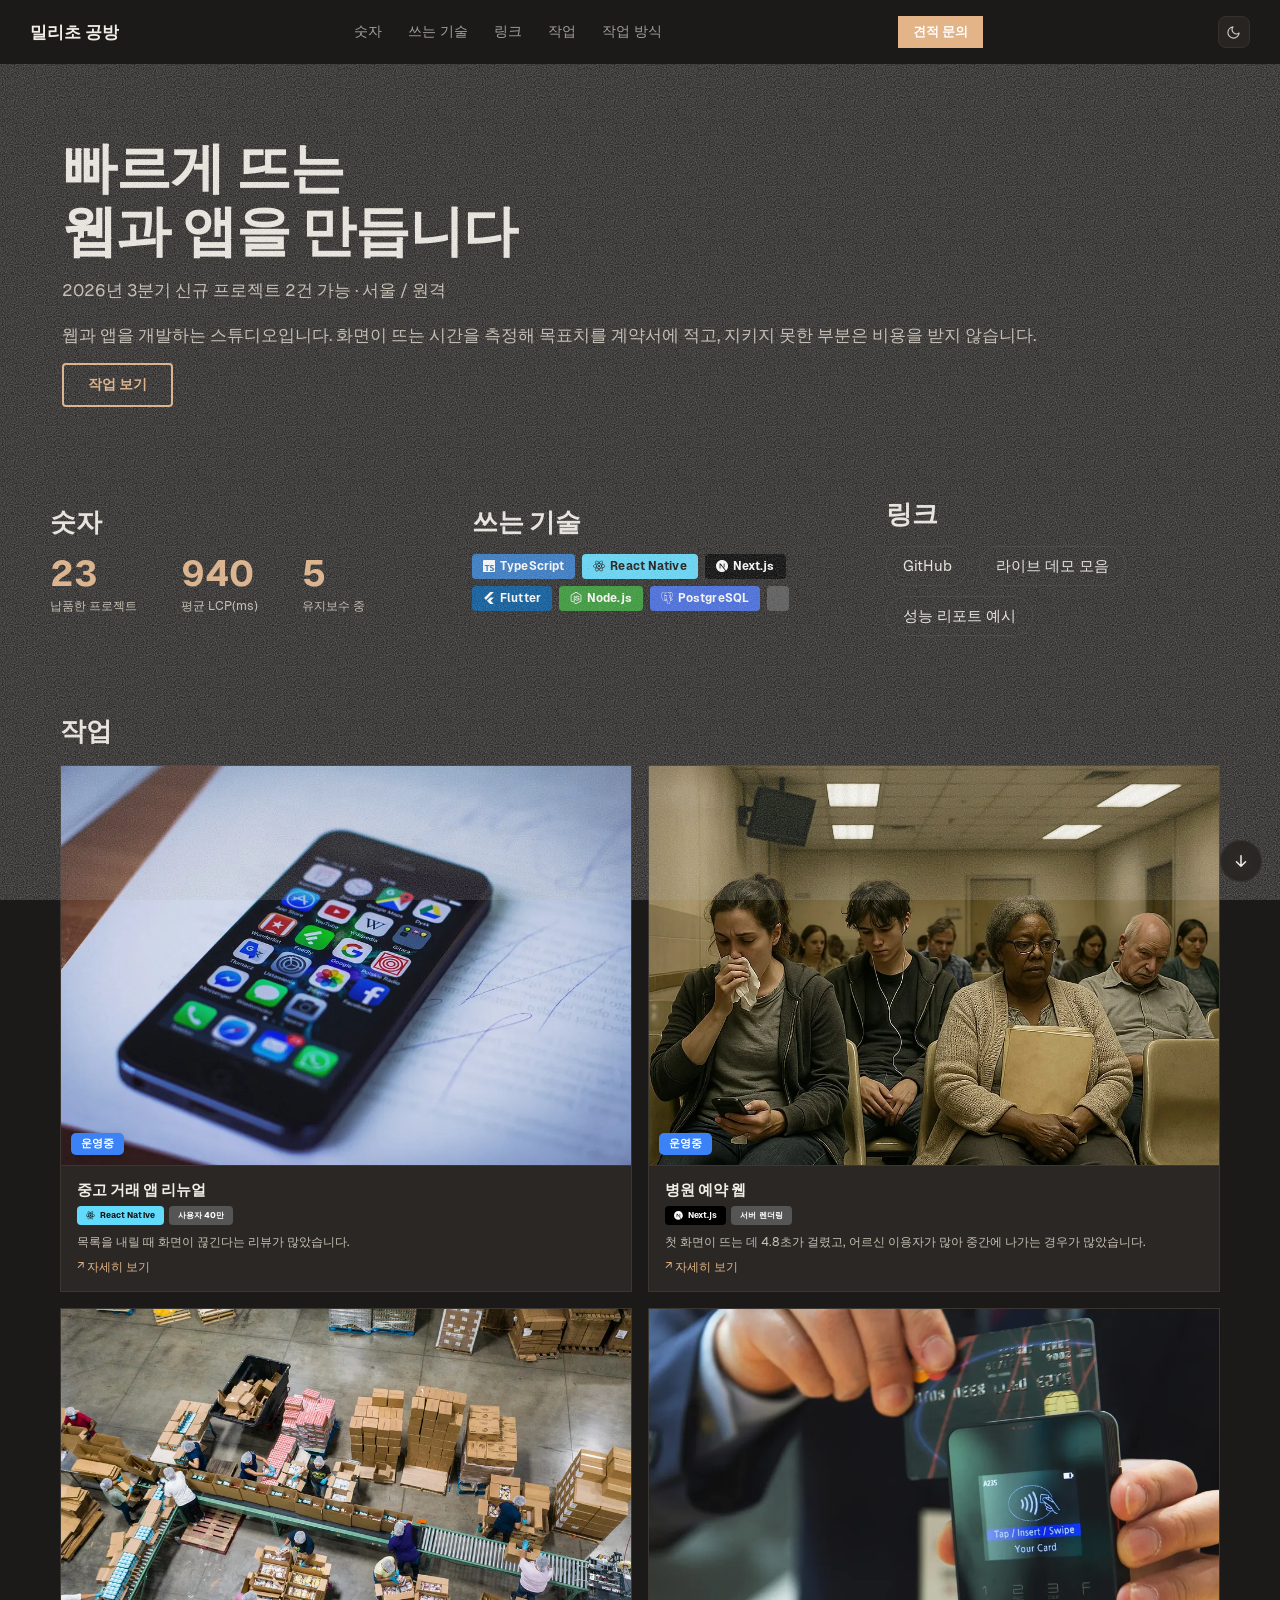
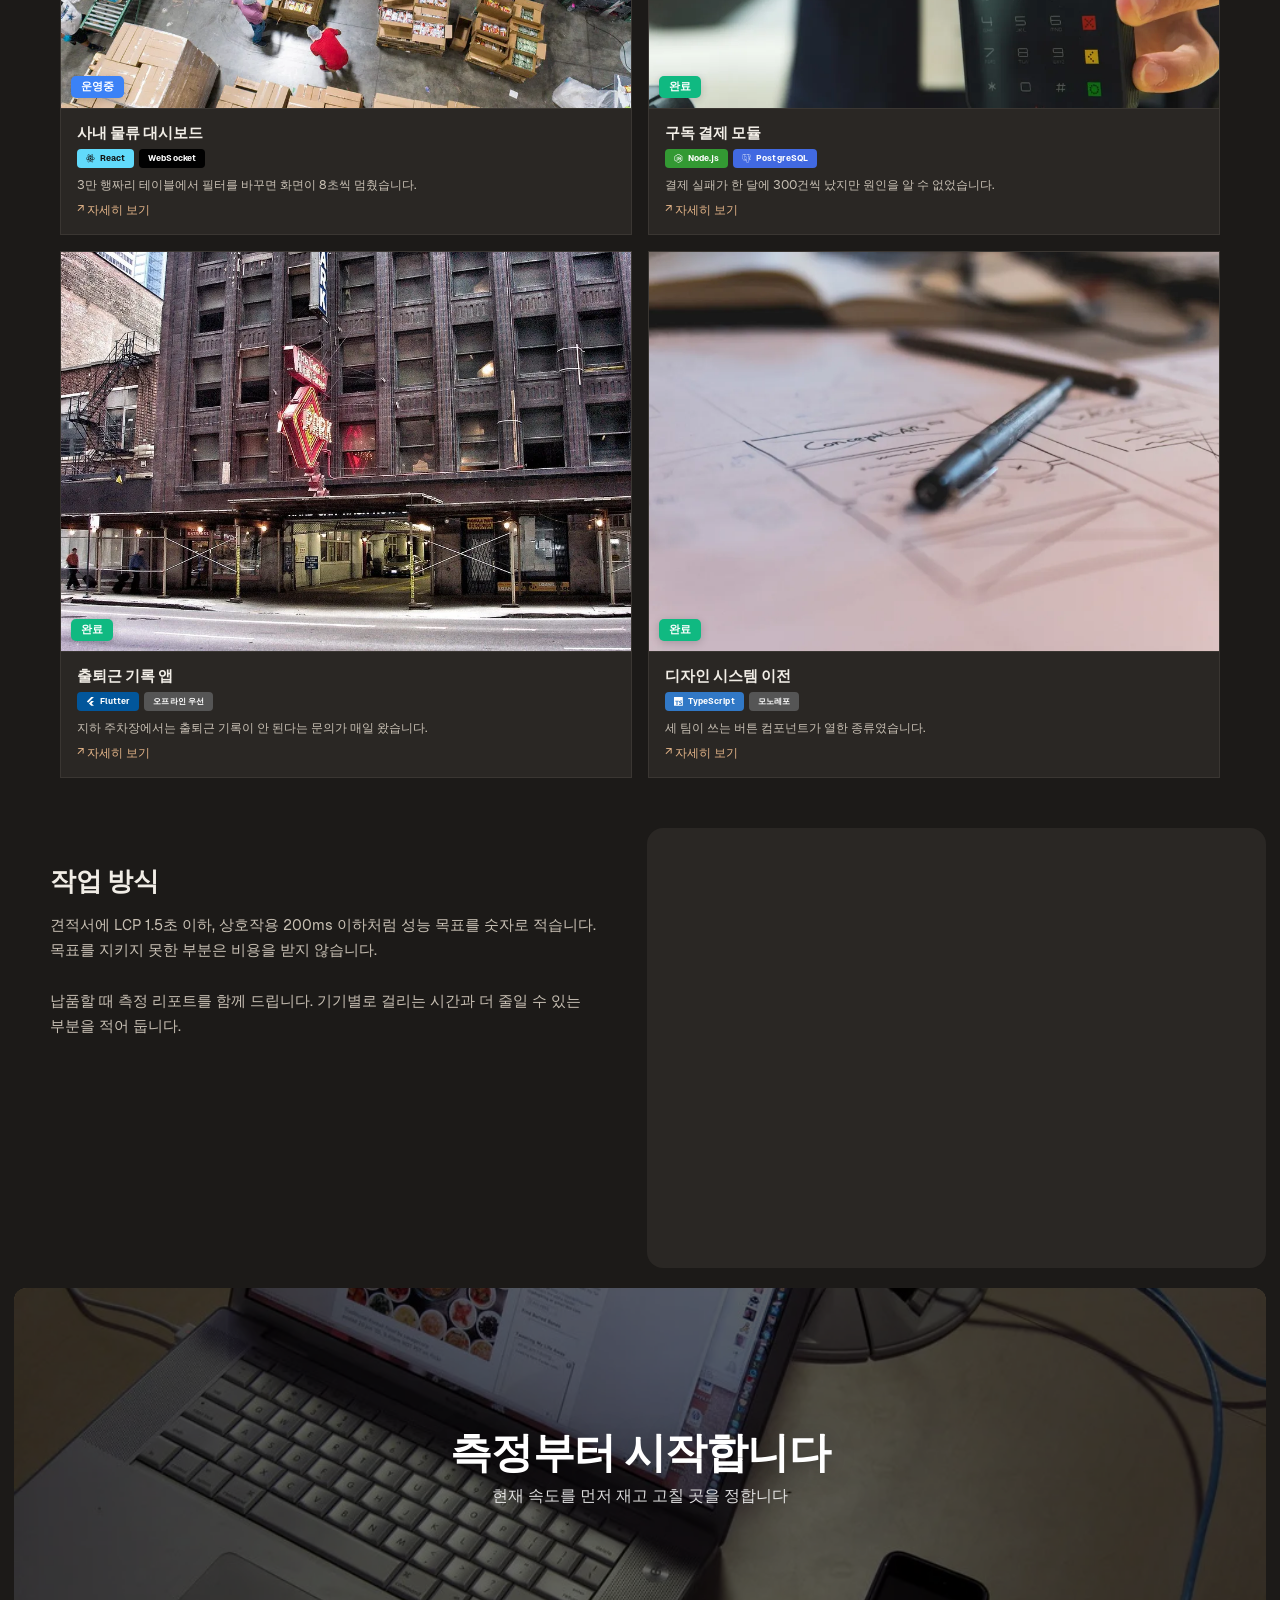
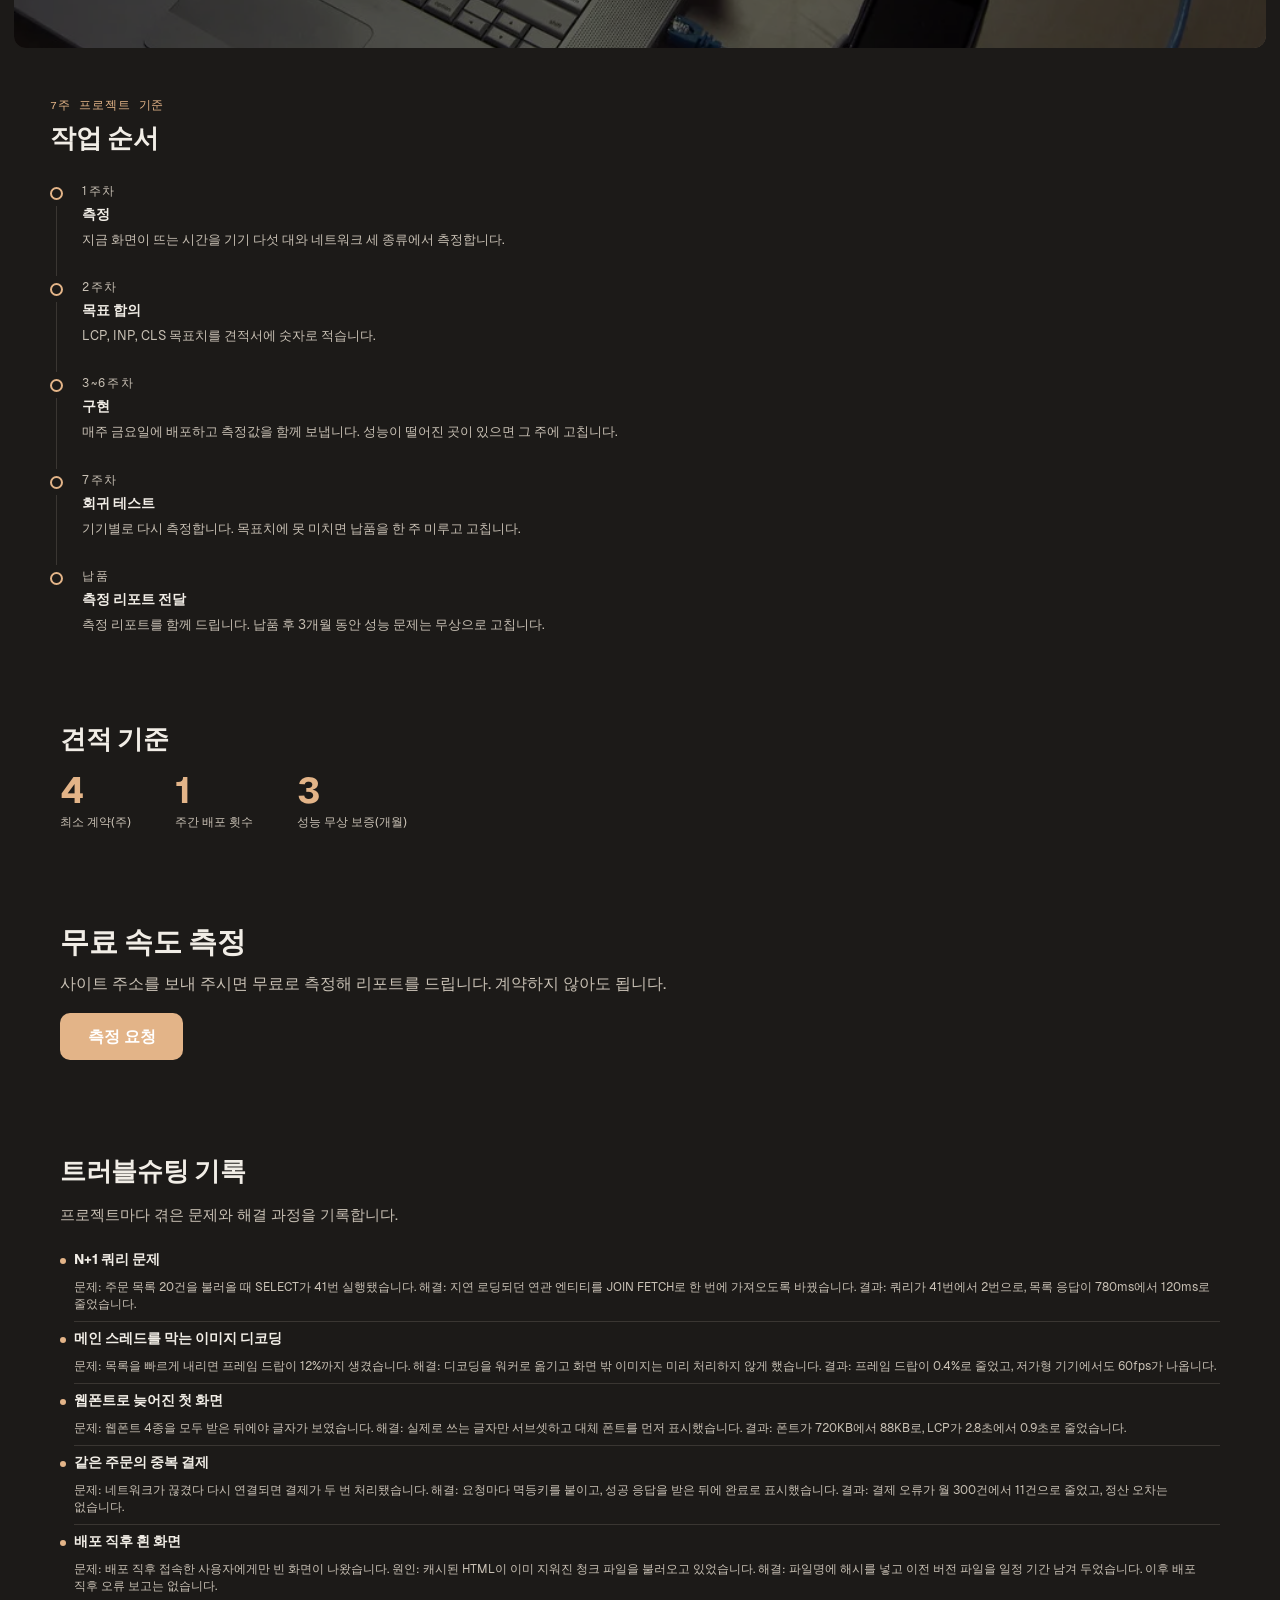
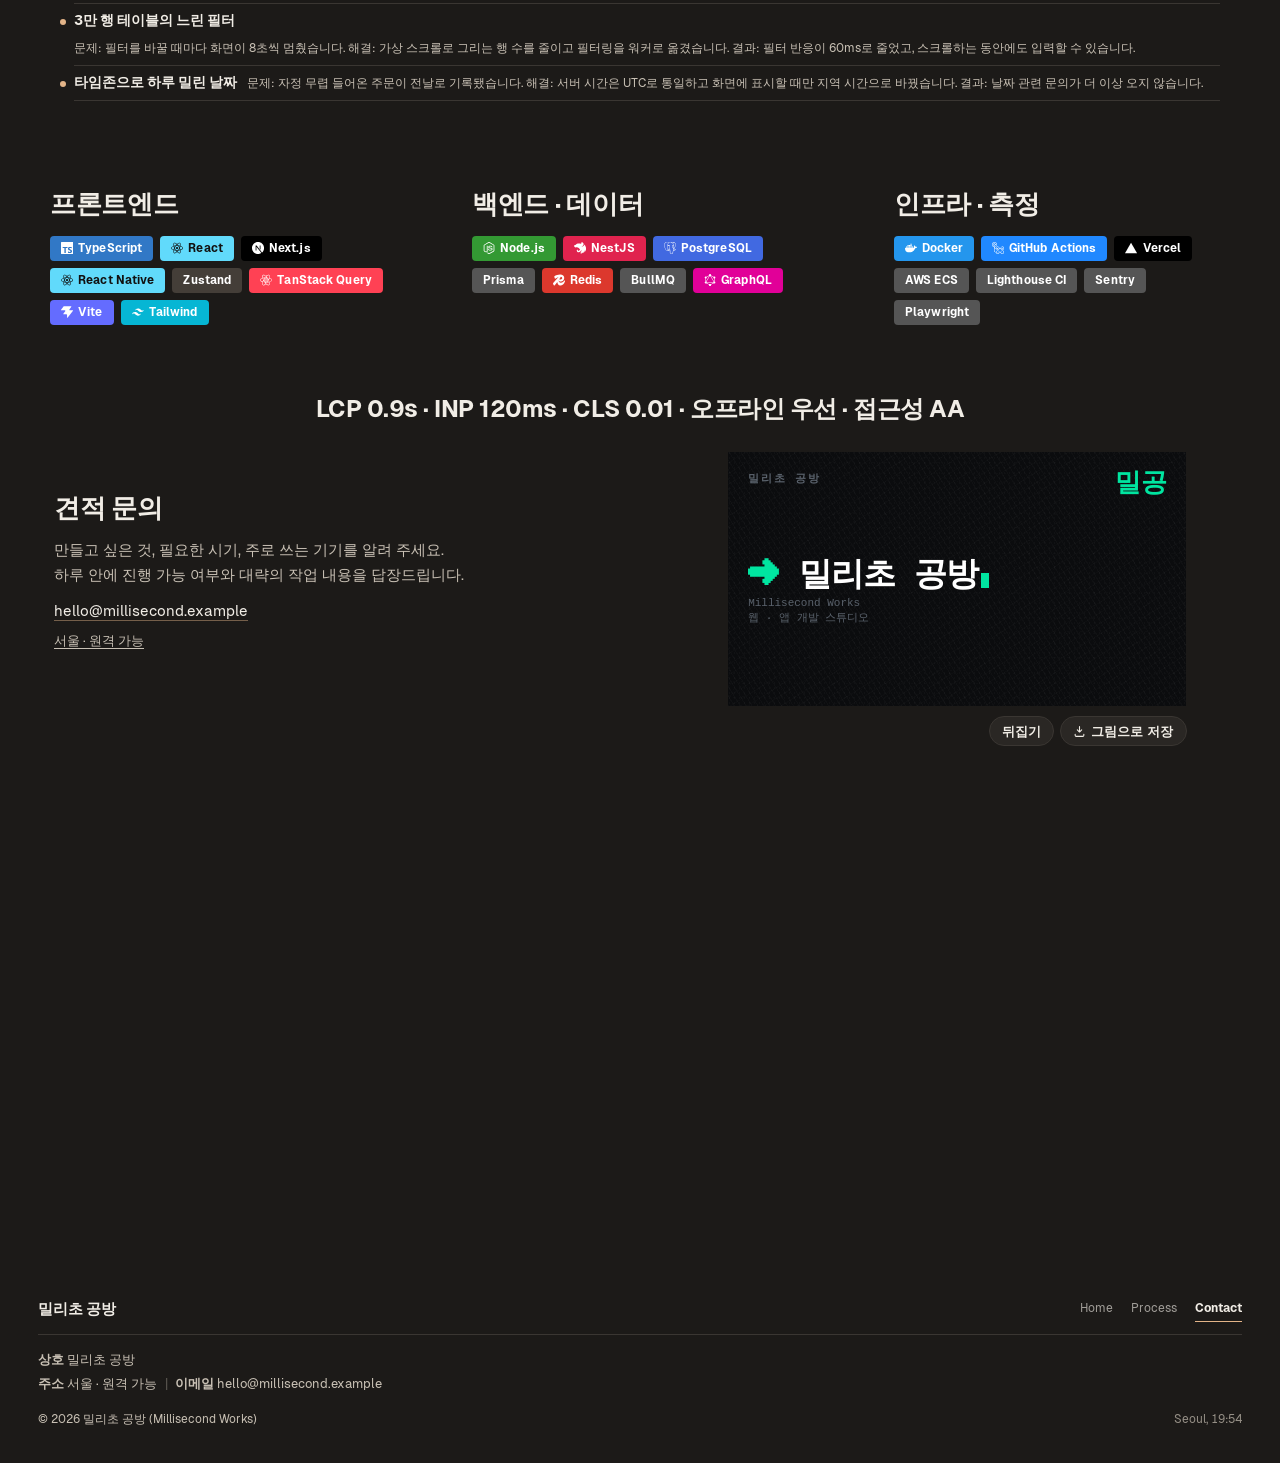
==== commit 30af89ce: "포메 에디터로 디자인과 문구 다시 작업 포메에서 기존 작업 파일을 불러와 디자인(색 테마·글꼴·움직임·여백)과 문구를 고친 뒤 포메로 다시 내보낸 결과입니다.  Co-Authore" ====
--- a/index.html
+++ b/index.html
@@ -10,55 +10,57 @@
   <meta property="og:description" content="느린 화면은 기능이 아무리 좋아도 안 씁니다. 성능 목표를 견적서에 숫자로 적는 웹·앱 개발 스튜디오." />
   <meta name="twitter:card" content="summary" />
   <link rel="icon" href="data:image/svg+xml,%3Csvg%20xmlns%3D%22http%3A%2F%2Fwww.w3.org%2F2000%2Fsvg%22%20viewBox%3D%220%200%2064%2064%22%3E%3Crect%20width%3D%2264%22%20height%3D%2264%22%20rx%3D%2214%22%20fill%3D%22%236ea8fe%22%2F%3E%3Ctext%20x%3D%2232%22%20y%3D%2234%22%20text-anchor%3D%22middle%22%20dominant-baseline%3D%22central%22%20font-family%3D%22system-ui%2Csans-serif%22%20font-size%3D%2230%22%20font-weight%3D%22700%22%20fill%3D%22%23fff%22%3Ems%3C%2Ftext%3E%3C%2Fsvg%3E" />
+  <script type="application/ld+json">{"@context":"https://schema.org","@type":"LocalBusiness","name":"밀리초 공방 — 웹 · 앱 개발 스튜디오","description":"느린 화면은 기능이 아무리 좋아도 안 씁니다. 성능 목표를 견적서에 숫자로 적는 웹·앱 개발 스튜디오.","url":"https://millisecond.example/","address":{"@type":"PostalAddress","streetAddress":"서울 · 원격 가능","addressCountry":"KR"},"email":"hello@millisecond.example"}</script>
   <link rel="stylesheet" href="./assets/site.css" />
-  <style>html{scroll-behavior:smooth}.wf-pg{display:block}html,body{background:#0a0a0a}.wf-headbar{position:sticky;top:0;z-index:60;min-height:0!important;padding-top:0!important;padding-bottom:0!important}.wf-headbar .wf__region{position:static!important;align-self:stretch!important;width:100%}.wf-headbar--side{position:fixed;top:10px;bottom:10px;left:14px;width:240px;padding:0!important;overflow:auto}.wf-headbar--side .wf__region{height:100%}.wf-pg{scroll-margin-top:70px}</style>
+  <style>@view-transition { navigation: auto; }</style>
+  <style>html{scroll-behavior:smooth}.wf-pg{display:block}html,body{background:#1c1a18}.wf-headbar{position:sticky;top:0;z-index:60;min-height:0!important;padding-top:0!important;padding-bottom:0!important}.wf-headbar--still{position:static}.wf-footbar{min-height:0!important;padding-top:0!important}.wf-headbar .wf__region{position:static!important;align-self:stretch!important;width:100%}.wf-headbar--side{position:fixed;top:10px;bottom:10px;left:14px;width:240px;padding:0!important;overflow:auto}.wf-headbar--side .wf__region{height:100%}@media (max-width:760px){.wf-headbar--side{position:static;top:auto;bottom:auto;left:auto;width:auto;overflow:visible;margin:10px 14px 0}.wf-headbar--side .wf__region{height:auto}}.wf-pg{scroll-margin-top:70px}</style>
 </head>
 <body>
-  <div class="wf-page wf-headbar" style="font-family:'Geist', -apple-system, 'Segoe UI', 'Malgun Gothic', 'Apple SD Gothic Neo', 'Noto Sans KR', system-ui, sans-serif;background:#0a0a0a;--wf-bg:#0a0a0a;--wf-text:#fafafa;color:#fafafa;--wf-surface:#18181b;--wf-line:#27272a;--wf-muted:#a1a1aa;--wf-accent:#e4e4e7;--wf-max:1160px;padding:10px 14px;--fx-dot-color:#a1a1aa;--fx-star-color:#ffffff;--fx-char-color:#fafafa;--wfm-bg:#f7f6f2;--wfm-text:#1d1d24;--wfm-surface:#ffffff;--wfm-line:#e3e1d9;--wfm-muted:#5d5d68;gap:14px"><header class="wf__region is-sticky has-divider" data-hide-scroll="" style="grid-column:1 / -1;grid-row:1;min-height:0px;border-radius:12px;border-width:1px;border-color:var(--wf-line, currentColor);padding:min(16px, 6vw)">
+  <div class="wf-page wf-headbar" style="font-family:'Geist', -apple-system, 'Segoe UI', 'Malgun Gothic', 'Apple SD Gothic Neo', 'Noto Sans KR', system-ui, sans-serif;background:#1c1a18;--wf-bg:#1c1a18;--wf-text:#f1ede6;color:#f1ede6;--wf-surface:#2a2724;--wf-line:#3a3632;--wf-muted:#c8c0b4;--wf-accent:#e3b488;--wf-max:1160px;padding:10px 14px;--fx-dot-color:#e3b488;--fx-star-color:#ffffff;--fx-char-color:#f1ede6;--enter-at:2%;--wfm-bg:#f7f6f2;--wfm-text:#1d1d24;--wfm-surface:#ffffff;--wfm-line:#e3e1d9;--wfm-muted:#5d5d68;gap:14px"><header class="wf__region is-sticky has-divider" data-enter="up" data-hide-scroll="" style="grid-column:1 / -1;grid-row:1;min-height:0px;border-radius:12px;border-width:0px;padding:min(16px, 6vw)">
       <div class="wf-bar" style="justify-content:space-between">
         <span class="wf-bar__logo">밀리초 공방</span>
         <nav class="wf-nav">
-        <a href="#%EC%88%AB%EC%9E%90%EB%A1%9C" class="wf-nav__item">숫자로</a>
-        <a href="#%EB%8B%A4%EB%A3%A8%EB%8A%94-%EA%B2%83" class="wf-nav__item">다루는 것</a>
-        <a href="#%EC%BD%94%EB%93%9C%EC%99%80-%EB%8D%B0%EB%AA%A8" class="wf-nav__item">코드와 데모</a>
-        <a href="#%EB%A7%8C%EB%93%A0-%EA%B2%83%EB%93%A4" class="wf-nav__item">만든 것들</a>
-        <a href="#%EC%9D%BC%ED%95%98%EB%8A%94-%EB%B0%A9%EC%8B%9D" class="wf-nav__item">일하는 방식</a>
+        <a href="#%EC%88%AB%EC%9E%90" class="wf-nav__item">숫자</a>
+        <a href="#%EC%93%B0%EB%8A%94-%EA%B8%B0%EC%88%A0" class="wf-nav__item">쓰는 기술</a>
+        <a href="#%EB%A7%81%ED%81%AC" class="wf-nav__item">링크</a>
+        <a href="#%EC%9E%91%EC%97%85" class="wf-nav__item">작업</a>
+        <a href="#%EC%9E%91%EC%97%85-%EB%B0%A9%EC%8B%9D" class="wf-nav__item">작업 방식</a>
       </nav>
         <a class="wf-btn wf-btn--sm" href="#contact">견적 문의</a>
         <button type="button" class="wf-mode" data-mode-toggle aria-label="다크 / 라이트 전환"><svg class="wf-mode__moon" aria-hidden="true" width="15" height="15" viewBox="0 0 24 24" fill="none" stroke="currentColor" stroke-width="1.8" stroke-linecap="round" stroke-linejoin="round"><path d="M21 12.79A9 9 0 1 1 11.21 3 7 7 0 0 0 21 12.79z"/></svg><svg class="wf-mode__sun" aria-hidden="true" width="15" height="15" viewBox="0 0 24 24" fill="none" stroke="currentColor" stroke-width="1.8" stroke-linecap="round" stroke-linejoin="round"><circle cx="12" cy="12" r="4"/><path d="M12 2v2M12 20v2M4.93 4.93l1.41 1.41M17.66 17.66l1.41 1.41M2 12h2M20 12h2M4.93 19.07l1.41-1.41M17.66 6.34l1.41-1.41"/></svg></button>
       </div>
     </header></div>
   <section class="wf-pg" id="pg-0">
-  <div class="wf-page" style="font-family:'Geist', -apple-system, 'Segoe UI', 'Malgun Gothic', 'Apple SD Gothic Neo', 'Noto Sans KR', system-ui, sans-serif;background:#0a0a0a;--wf-bg:#0a0a0a;--wf-text:#fafafa;color:#fafafa;--wf-surface:#18181b;--wf-line:#27272a;--wf-muted:#a1a1aa;--wf-accent:#e4e4e7;--wf-max:1160px;padding:10px 14px;--fx-dot-color:#a1a1aa;--fx-star-color:#ffffff;--fx-char-color:#fafafa;--wfm-bg:#f7f6f2;--wfm-text:#1d1d24;--wfm-surface:#ffffff;--wfm-line:#e3e1d9;--wfm-muted:#5d5d68;gap:14px">
+  <div class="wf-page wf-enter wf-enter--up wf-ix" style="font-family:'Geist', -apple-system, 'Segoe UI', 'Malgun Gothic', 'Apple SD Gothic Neo', 'Noto Sans KR', system-ui, sans-serif;background:#1c1a18;--wf-bg:#1c1a18;--wf-text:#f1ede6;color:#f1ede6;--wf-surface:#2a2724;--wf-line:#3a3632;--wf-muted:#c8c0b4;--wf-accent:#e3b488;--wf-max:1160px;padding:10px 14px;--fx-dot-color:#e3b488;--fx-star-color:#ffffff;--fx-char-color:#f1ede6;--enter-at:2%;--wfm-bg:#f7f6f2;--wfm-text:#1d1d24;--wfm-surface:#ffffff;--wfm-line:#e3e1d9;--wfm-muted:#5d5d68;gap:14px">
     <span class="wf-progress" aria-hidden="true"></span>
     <span class="wf-grain" style="opacity:0.18" aria-hidden="true"></span>
     <div class="wf" style="grid-template-columns:repeat(3, minmax(0, 1fr));grid-template-rows:auto auto auto;gap:14px">
     
-    <section class="wf__region wf-tfx wf-tfx--chars wf-tfx-on--title" style="grid-column:1 / -1;grid-row:2;min-height:0px;border-radius:12px;border-width:1px;border-color:var(--wf-line, currentColor);padding:min(48px, 6vw);--tfx-step:40ms;--tfx-delay:0ms">
+    <section class="wf__region wf-tfx wf-tfx--chars wf-tfx-on--title" data-enter="up" style="grid-column:1 / -1;grid-row:2;min-height:0px;border-radius:12px;border-width:0px;padding:min(48px, 6vw);--tfx-step:40ms;--tfx-delay:0ms">
       <div class="wf-hero" style="align-items:flex-start;text-align:left">
         
-        <h1 class="wf-hero__title" style="font-size:clamp(1.9em, 8.5vw, calc(1.15 * 3.2em))"><span class="wf-tfx__w"><span class="wf-tfx__ch" style="--i:0">느</span><span class="wf-tfx__ch" style="--i:1">린</span><span class="wf-tfx__ch" style="--i:2">&nbsp;</span></span><span class="wf-tfx__w"><span class="wf-tfx__ch" style="--i:3">화</span><span class="wf-tfx__ch" style="--i:4">면</span><span class="wf-tfx__ch" style="--i:5">은</span></span><br /><span class="wf-tfx__w"><span class="wf-tfx__ch" style="--i:6">기</span><span class="wf-tfx__ch" style="--i:7">능</span><span class="wf-tfx__ch" style="--i:8">이</span><span class="wf-tfx__ch" style="--i:9">&nbsp;</span></span><span class="wf-tfx__w"><span class="wf-tfx__ch" style="--i:10">아</span><span class="wf-tfx__ch" style="--i:11">무</span><span class="wf-tfx__ch" style="--i:12">리</span><span class="wf-tfx__ch" style="--i:13">&nbsp;</span></span><span class="wf-tfx__w"><span class="wf-tfx__ch" style="--i:14">좋</span><span class="wf-tfx__ch" style="--i:15">아</span><span class="wf-tfx__ch" style="--i:16">도</span><span class="wf-tfx__ch" style="--i:17">&nbsp;</span></span><span class="wf-tfx__w"><span class="wf-tfx__ch" style="--i:18">안</span><span class="wf-tfx__ch" style="--i:19">&nbsp;</span></span><span class="wf-tfx__w"><span class="wf-tfx__ch" style="--i:20">씁</span><span class="wf-tfx__ch" style="--i:21">니</span><span class="wf-tfx__ch" style="--i:22">다</span></span></h1>
-        <p class="wf-hero__sub">2026년 3분기 신규 프로젝트 2건 가능 · 서울 / 원격<br /><br />웹과 앱을 만듭니다. 화면이 뜨는 데 걸리는 시간을 숫자로 재고, 그 숫자를 계약서에 적습니다. 못 지키면 그 부분은 청구하지 않습니다.</p>
-        <a class="wf-btn" style="background:transparent;border:2px solid var(--wf-accent);color:var(--wf-accent);border-radius:4px" href="#contact">작업 보기</a>
-      </div>
-    </section>
-    <section class="wf__region" id="숫자로" style="grid-column:1;grid-row:3;min-height:0px;border-radius:12px;border-width:1px;border-color:var(--wf-line, currentColor);padding:min(36px, 6vw)">
-      <div class="wf-sec" style="align-items:flex-start">
-        <h2 class="wf-sec__title">숫자로</h2>
+        <h1 class="wf-hero__title" style="font-size:clamp(1.9em, 8.5vw, calc(1.15 * 3.2em))"><span class="wf-sr">빠르게 뜨는<br />웹과 앱을 만듭니다</span><span aria-hidden="true" style="--tfx-n:16"><span class="wf-tfx__w"><span class="wf-tfx__ch" style="--i:0">빠</span><span class="wf-tfx__ch" style="--i:1">르</span><span class="wf-tfx__ch" style="--i:2">게</span><span class="wf-tfx__ch" style="--i:3">&nbsp;</span></span><span class="wf-tfx__w"><span class="wf-tfx__ch" style="--i:4">뜨</span><span class="wf-tfx__ch" style="--i:5">는</span></span><br /><span class="wf-tfx__w"><span class="wf-tfx__ch" style="--i:6">웹</span><span class="wf-tfx__ch" style="--i:7">과</span><span class="wf-tfx__ch" style="--i:8">&nbsp;</span></span><span class="wf-tfx__w"><span class="wf-tfx__ch" style="--i:9">앱</span><span class="wf-tfx__ch" style="--i:10">을</span><span class="wf-tfx__ch" style="--i:11">&nbsp;</span></span><span class="wf-tfx__w"><span class="wf-tfx__ch" style="--i:12">만</span><span class="wf-tfx__ch" style="--i:13">듭</span><span class="wf-tfx__ch" style="--i:14">니</span><span class="wf-tfx__ch" style="--i:15">다</span></span></span></h1>
+        <p class="wf-hero__sub">2026년 3분기 신규 프로젝트 2건 가능 · 서울 / 원격<br /><br />웹과 앱을 개발하는 스튜디오입니다. 화면이 뜨는 시간을 측정해 목표치를 계약서에 적고, 지키지 못한 부분은 비용을 받지 않습니다.</p>
+        <a class="wf-btn" style="background:transparent;border:2px solid var(--wf-btn-ink, var(--wf-accent));color:var(--wf-btn-ink, var(--wf-accent));box-shadow:none;border-radius:4px" href="#contact">작업 보기</a>
+      </div>
+    </section>
+    <section class="wf__region" id="숫자" data-enter="left" style="grid-column:1;grid-row:3;min-height:0px;border-radius:12px;border-width:0px;padding:min(36px, 6vw)">
+      <div class="wf-sec" style="align-items:flex-start">
+        <h2 class="wf-sec__title">숫자</h2>
         
         <div class="wf-stats"><div class="wf-stat"><b class="wf-stat__num"><i class="wf-stat__count" style="--wf-n-to:23" aria-hidden="true"></i><span class="wf-stat__plain" aria-hidden="true">23</span><span class="wf-sr">23</span></b><span class="wf-stat__label">납품한 프로젝트</span></div><div class="wf-stat"><b class="wf-stat__num"><i class="wf-stat__count" style="--wf-n-to:940" aria-hidden="true"></i><span class="wf-stat__plain" aria-hidden="true">940</span><span class="wf-sr">940</span></b><span class="wf-stat__label">평균 LCP(ms)</span></div><div class="wf-stat"><b class="wf-stat__num"><i class="wf-stat__count" style="--wf-n-to:5" aria-hidden="true"></i><span class="wf-stat__plain" aria-hidden="true">5</span><span class="wf-sr">5</span></b><span class="wf-stat__label">유지보수 중</span></div></div>
       </div>
     </section>
-    <section class="wf__region" id="다루는-것" style="grid-column:2;grid-row:3;min-height:0px;border-radius:12px;border-width:1px;border-color:var(--wf-line, currentColor);padding:min(36px, 6vw)">
-      <div class="wf-sec" style="align-items:flex-start">
-        <h2 class="wf-sec__title">다루는 것</h2>
+    <section class="wf__region" id="쓰는-기술" data-enter="up" style="grid-column:2;grid-row:3;min-height:0px;border-radius:12px;border-width:0px;padding:min(36px, 6vw)">
+      <div class="wf-sec" style="align-items:flex-start">
+        <h2 class="wf-sec__title">쓰는 기술</h2>
         
         <div class="wf-tags wf-tags--badges"><span class="wf-tag wf-tag--badge" style="--bdg-bg:#3178C6;--bdg-fg:#ffffff"><svg class="wf-tag__logo" viewBox="0 0 24 24" aria-hidden="true"><path d="M1.125 0C.502 0 0 .502 0 1.125v21.75C0 23.498.502 24 1.125 24h21.75c.623 0 1.125-.502 1.125-1.125V1.125C24 .502 23.498 0 22.875 0zm17.363 9.75c.612 0 1.154.037 1.627.111a6.38 6.38 0 0 1 1.306.34v2.458a3.95 3.95 0 0 0-.643-.361 5.093 5.093 0 0 0-.717-.26 5.453 5.453 0 0 0-1.426-.2c-.3 0-.573.028-.819.086a2.1 2.1 0 0 0-.623.242c-.17.104-.3.229-.393.374a.888.888 0 0 0-.14.49c0 .196.053.373.156.529.104.156.252.304.443.444s.423.276.696.41c.273.135.582.274.926.416.47.197.892.407 1.266.628.374.222.695.473.963.753.268.279.472.598.614.957.142.359.214.776.214 1.253 0 .657-.125 1.21-.373 1.656a3.033 3.033 0 0 1-1.012 1.085 4.38 4.38 0 0 1-1.487.596c-.566.12-1.163.18-1.79.18a9.916 9.916 0 0 1-1.84-.164 5.544 5.544 0 0 1-1.512-.493v-2.63a5.033 5.033 0 0 0 3.237 1.2c.333 0 .624-.03.872-.09.249-.06.456-.144.623-.25.166-.108.29-.234.373-.38a1.023 1.023 0 0 0-.074-1.089 2.12 2.12 0 0 0-.537-.5 5.597 5.597 0 0 0-.807-.444 27.72 27.72 0 0 0-1.007-.436c-.918-.383-1.602-.852-2.053-1.405-.45-.553-.676-1.222-.676-2.005 0-.614.123-1.141.369-1.582.246-.441.58-.804 1.004-1.089a4.494 4.494 0 0 1 1.47-.629 7.536 7.536 0 0 1 1.77-.201zm-15.113.188h9.563v2.166H9.506v9.646H6.789v-9.646H3.375z" fill="currentColor"/></svg>TypeScript</span><span class="wf-tag wf-tag--badge" style="--bdg-bg:#61DAFB;--bdg-fg:#111111"><svg class="wf-tag__logo" viewBox="0 0 24 24" aria-hidden="true"><path d="M14.23 12.004a2.236 2.236 0 0 1-2.235 2.236 2.236 2.236 0 0 1-2.236-2.236 2.236 2.236 0 0 1 2.235-2.236 2.236 2.236 0 0 1 2.236 2.236zm2.648-10.69c-1.346 0-3.107.96-4.888 2.622-1.78-1.653-3.542-2.602-4.887-2.602-.41 0-.783.093-1.106.278-1.375.793-1.683 3.264-.973 6.365C1.98 8.917 0 10.42 0 12.004c0 1.59 1.99 3.097 5.043 4.03-.704 3.113-.39 5.588.988 6.38.32.187.69.275 1.102.275 1.345 0 3.107-.96 4.888-2.624 1.78 1.654 3.542 2.603 4.887 2.603.41 0 .783-.09 1.106-.275 1.374-.792 1.683-3.263.973-6.365C22.02 15.096 24 13.59 24 12.004c0-1.59-1.99-3.097-5.043-4.032.704-3.11.39-5.587-.988-6.38-.318-.184-.688-.277-1.092-.278zm-.005 1.09v.006c.225 0 .406.044.558.127.666.382.955 1.835.73 3.704-.054.46-.142.945-.25 1.44-.96-.236-2.006-.417-3.107-.534-.66-.905-1.345-1.727-2.035-2.447 1.592-1.48 3.087-2.292 4.105-2.295zm-9.77.02c1.012 0 2.514.808 4.11 2.28-.686.72-1.37 1.537-2.02 2.442-1.107.117-2.154.298-3.113.538-.112-.49-.195-.964-.254-1.42-.23-1.868.054-3.32.714-3.707.19-.09.4-.127.563-.132zm4.882 3.05c.455.468.91.992 1.36 1.564-.44-.02-.89-.034-1.345-.034-.46 0-.915.01-1.36.034.44-.572.895-1.096 1.345-1.565zM12 8.1c.74 0 1.477.034 2.202.093.406.582.802 1.203 1.183 1.86.372.64.71 1.29 1.018 1.946-.308.655-.646 1.31-1.013 1.95-.38.66-.773 1.288-1.18 1.87-.728.063-1.466.098-2.21.098-.74 0-1.477-.035-2.202-.093-.406-.582-.802-1.204-1.183-1.86-.372-.64-.71-1.29-1.018-1.946.303-.657.646-1.313 1.013-1.954.38-.66.773-1.286 1.18-1.868.728-.064 1.466-.098 2.21-.098zm-3.635.254c-.24.377-.48.763-.704 1.16-.225.39-.435.782-.635 1.174-.265-.656-.49-1.31-.676-1.947.64-.15 1.315-.283 2.015-.386zm7.26 0c.695.103 1.365.23 2.006.387-.18.632-.405 1.282-.66 1.933-.2-.39-.41-.783-.64-1.174-.225-.392-.465-.774-.705-1.146zm3.063.675c.484.15.944.317 1.375.498 1.732.74 2.852 1.708 2.852 2.476-.005.768-1.125 1.74-2.857 2.475-.42.18-.88.342-1.355.493-.28-.958-.646-1.956-1.1-2.98.45-1.017.81-2.01 1.085-2.964zm-13.395.004c.278.96.645 1.957 1.1 2.98-.45 1.017-.812 2.01-1.086 2.964-.484-.15-.944-.318-1.37-.5-1.732-.737-2.852-1.706-2.852-2.474 0-.768 1.12-1.742 2.852-2.476.42-.18.88-.342 1.356-.494zm11.678 4.28c.265.657.49 1.312.676 1.948-.64.157-1.316.29-2.016.39.24-.375.48-.762.705-1.158.225-.39.435-.788.636-1.18zm-9.945.02c.2.392.41.783.64 1.175.23.39.465.772.705 1.143-.695-.102-1.365-.23-2.006-.386.18-.63.406-1.282.66-1.933zM17.92 16.32c.112.493.2.968.254 1.423.23 1.868-.054 3.32-.714 3.708-.147.09-.338.128-.563.128-1.012 0-2.514-.807-4.11-2.28.686-.72 1.37-1.536 2.02-2.44 1.107-.118 2.154-.3 3.113-.54zm-11.83.01c.96.234 2.006.415 3.107.532.66.905 1.345 1.727 2.035 2.446-1.595 1.483-3.092 2.295-4.11 2.295-.22-.005-.406-.05-.553-.132-.666-.38-.955-1.834-.73-3.703.054-.46.142-.944.25-1.438zm4.56.64c.44.02.89.034 1.345.034.46 0 .915-.01 1.36-.034-.44.572-.895 1.095-1.345 1.565-.455-.47-.91-.993-1.36-1.565z" fill="currentColor"/></svg>React Native</span><span class="wf-tag wf-tag--badge" style="--bdg-bg:#000000;--bdg-fg:#ffffff"><svg class="wf-tag__logo" viewBox="0 0 24 24" aria-hidden="true"><path d="M18.665 21.978C16.758 23.255 14.465 24 12 24 5.377 24 0 18.623 0 12S5.377 0 12 0s12 5.377 12 12c0 3.583-1.574 6.801-4.067 9.001L9.219 7.2H7.2v9.596h1.615V9.251l9.85 12.727Zm-3.332-8.533 1.6 2.061V7.2h-1.6v6.245Z" fill="currentColor"/></svg>Next.js</span><span class="wf-tag wf-tag--badge" style="--bdg-bg:#02569B;--bdg-fg:#ffffff"><svg class="wf-tag__logo" viewBox="0 0 24 24" aria-hidden="true"><path d="M14.314 0L2.3 12 6 15.7 21.684.013h-7.357zm.014 11.072L7.857 17.53l6.47 6.47H21.7l-6.46-6.468 6.46-6.46h-7.37z" fill="currentColor"/></svg>Flutter</span><span class="wf-tag wf-tag--badge" style="--bdg-bg:#339933;--bdg-fg:#ffffff"><svg class="wf-tag__logo" viewBox="0 0 24 24" aria-hidden="true"><path d="M11.998,24c-0.321,0-0.641-0.084-0.922-0.247l-2.936-1.737c-0.438-0.245-0.224-0.332-0.08-0.383 c0.585-0.203,0.703-0.25,1.328-0.604c0.065-0.037,0.151-0.023,0.218,0.017l2.256,1.339c0.082,0.045,0.197,0.045,0.272,0l8.795-5.076 c0.082-0.047,0.134-0.141,0.134-0.238V6.921c0-0.099-0.053-0.192-0.137-0.242l-8.791-5.072c-0.081-0.047-0.189-0.047-0.271,0 L3.075,6.68C2.99,6.729,2.936,6.825,2.936,6.921v10.15c0,0.097,0.054,0.189,0.139,0.235l2.409,1.392 c1.307,0.654,2.108-0.116,2.108-0.89V7.787c0-0.142,0.114-0.253,0.256-0.253h1.115c0.139,0,0.255,0.112,0.255,0.253v10.021 c0,1.745-0.95,2.745-2.604,2.745c-0.508,0-0.909,0-2.026-0.551L2.28,18.675c-0.57-0.329-0.922-0.945-0.922-1.604V6.921 c0-0.659,0.353-1.275,0.922-1.603l8.795-5.082c0.557-0.315,1.296-0.315,1.848,0l8.794,5.082c0.57,0.329,0.924,0.944,0.924,1.603 v10.15c0,0.659-0.354,1.273-0.924,1.604l-8.794,5.078C12.643,23.916,12.324,24,11.998,24z M19.099,13.993 c0-1.9-1.284-2.406-3.987-2.763c-2.731-0.361-3.009-0.548-3.009-1.187c0-0.528,0.235-1.233,2.258-1.233 c1.807,0,2.473,0.389,2.747,1.607c0.024,0.115,0.129,0.199,0.247,0.199h1.141c0.071,0,0.138-0.031,0.186-0.081 c0.048-0.054,0.074-0.123,0.067-0.196c-0.177-2.098-1.571-3.076-4.388-3.076c-2.508,0-4.004,1.058-4.004,2.833 c0,1.925,1.488,2.457,3.895,2.695c2.88,0.282,3.103,0.703,3.103,1.269c0,0.983-0.789,1.402-2.642,1.402 c-2.327,0-2.839-0.584-3.011-1.742c-0.02-0.124-0.126-0.215-0.253-0.215h-1.137c-0.141,0-0.254,0.112-0.254,0.253 c0,1.482,0.806,3.248,4.655,3.248C17.501,17.007,19.099,15.91,19.099,13.993z" fill="currentColor"/></svg>Node.js</span><span class="wf-tag wf-tag--badge" style="--bdg-bg:#4169E1;--bdg-fg:#ffffff"><svg class="wf-tag__logo" viewBox="0 0 24 24" aria-hidden="true"><path d="M23.5594 14.7228a.5269.5269 0 0 0-.0563-.1191c-.139-.2632-.4768-.3418-1.0074-.2321-1.6533.3411-2.2935.1312-2.5256-.0191 1.342-2.0482 2.445-4.522 3.0411-6.8297.2714-1.0507.7982-3.5237.1222-4.7316a1.5641 1.5641 0 0 0-.1509-.235C21.6931.9086 19.8007.0248 17.5099.0005c-1.4947-.0158-2.7705.3461-3.1161.4794a9.449 9.449 0 0 0-.5159-.0816 8.044 8.044 0 0 0-1.3114-.1278c-1.1822-.0184-2.2038.2642-3.0498.8406-.8573-.3211-4.7888-1.645-7.2219.0788C.9359 2.1526.3086 3.8733.4302 6.3043c.0409.818.5069 3.334 1.2423 5.7436.4598 1.5065.9387 2.7019 1.4334 3.582.553.9942 1.1259 1.5933 1.7143 1.7895.4474.1491 1.1327.1441 1.8581-.7279.8012-.9635 1.5903-1.8258 1.9446-2.2069.4351.2355.9064.3625 1.39.3772a.0569.0569 0 0 0 .0004.0041 11.0312 11.0312 0 0 0-.2472.3054c-.3389.4302-.4094.5197-1.5002.7443-.3102.064-1.1344.2339-1.1464.8115-.0025.1224.0329.2309.0919.3268.2269.4231.9216.6097 1.015.6331 1.3345.3335 2.5044.092 3.3714-.6787-.017 2.231.0775 4.4174.3454 5.0874.2212.5529.7618 1.9045 2.4692 1.9043.2505 0 .5263-.0291.8296-.0941 1.7819-.3821 2.5557-1.1696 2.855-2.9059.1503-.8707.4016-2.8753.5388-4.1012.0169-.0703.0357-.1207.057-.1362.0007-.0005.0697-.0471.4272.0307a.3673.3673 0 0 0 .0443.0068l.2539.0223.0149.001c.8468.0384 1.9114-.1426 2.5312-.4308.6438-.2988 1.8057-1.0323 1.5951-1.6698zM2.371 11.8765c-.7435-2.4358-1.1779-4.8851-1.2123-5.5719-.1086-2.1714.4171-3.6829 1.5623-4.4927 1.8367-1.2986 4.8398-.5408 6.108-.13-.0032.0032-.0066.0061-.0098.0094-2.0238 2.044-1.9758 5.536-1.9708 5.7495-.0002.0823.0066.1989.0162.3593.0348.5873.0996 1.6804-.0735 2.9184-.1609 1.1504.1937 2.2764.9728 3.0892.0806.0841.1648.1631.2518.2374-.3468.3714-1.1004 1.1926-1.9025 2.1576-.5677.6825-.9597.5517-1.0886.5087-.3919-.1307-.813-.5871-1.2381-1.3223-.4796-.839-.9635-2.0317-1.4155-3.5126zm6.0072 5.0871c-.1711-.0428-.3271-.1132-.4322-.1772.0889-.0394.2374-.0902.4833-.1409 1.2833-.2641 1.4815-.4506 1.9143-1.0002.0992-.126.2116-.2687.3673-.4426a.3549.3549 0 0 0 .0737-.1298c.1708-.1513.2724-.1099.4369-.0417.156.0646.3078.26.3695.4752.0291.1016.0619.2945-.0452.4444-.9043 1.2658-2.2216 1.2494-3.1676 1.0128zm2.094-3.988-.0525.141c-.133.3566-.2567.6881-.3334 1.003-.6674-.0021-1.3168-.2872-1.8105-.8024-.6279-.6551-.9131-1.5664-.7825-2.5004.1828-1.3079.1153-2.4468.079-3.0586-.005-.0857-.0095-.1607-.0122-.2199.2957-.2621 1.6659-.9962 2.6429-.7724.4459.1022.7176.4057.8305.928.5846 2.7038.0774 3.8307-.3302 4.7363-.084.1866-.1633.3629-.2311.5454zm7.3637 4.5725c-.0169.1768-.0358.376-.0618.5959l-.146.4383a.3547.3547 0 0 0-.0182.1077c-.0059.4747-.054.6489-.115.8693-.0634.2292-.1353.4891-.1794 1.0575-.11 1.4143-.8782 2.2267-2.4172 2.5565-1.5155.3251-1.7843-.4968-2.0212-1.2217a6.5824 6.5824 0 0 0-.0769-.2266c-.2154-.5858-.1911-1.4119-.1574-2.5551.0165-.5612-.0249-1.9013-.3302-2.6462.0044-.2932.0106-.5909.019-.8918a.3529.3529 0 0 0-.0153-.1126 1.4927 1.4927 0 0 0-.0439-.208c-.1226-.4283-.4213-.7866-.7797-.9351-.1424-.059-.4038-.1672-.7178-.0869.067-.276.1831-.5875.309-.9249l.0529-.142c.0595-.16.134-.3257.213-.5012.4265-.9476 1.0106-2.2453.3766-5.1772-.2374-1.0981-1.0304-1.6343-2.2324-1.5098-.7207.0746-1.3799.3654-1.7088.5321a5.6716 5.6716 0 0 0-.1958.1041c.0918-1.1064.4386-3.1741 1.7357-4.4823a4.0306 4.0306 0 0 1 .3033-.276.3532.3532 0 0 0 .1447-.0644c.7524-.5706 1.6945-.8506 2.802-.8325.4091.0067.8017.0339 1.1742.081 1.939.3544 3.2439 1.4468 4.0359 2.3827.8143.9623 1.2552 1.9315 1.4312 2.4543-1.3232-.1346-2.2234.1268-2.6797.779-.9926 1.4189.543 4.1729 1.2811 5.4964.1353.2426.2522.4522.2889.5413.2403.5825.5515.9713.7787 1.2552.0696.087.1372.1714.1885.245-.4008.1155-1.1208.3825-1.0552 1.717-.0123.1563-.0423.4469-.0834.8148-.0461.2077-.0702.4603-.0994.7662zm.8905-1.6211c-.0405-.8316.2691-.9185.5967-1.0105a2.8566 2.8566 0 0 0 .135-.0406 1.202 1.202 0 0 0 .1342.103c.5703.3765 1.5823.4213 3.0068.1344-.2016.1769-.5189.3994-.9533.6011-.4098.1903-1.0957.333-1.7473.3636-.7197.0336-1.0859-.0807-1.1721-.151zm.5695-9.2712c-.0059.3508-.0542.6692-.1054 1.0017-.055.3576-.112.7274-.1264 1.1762-.0142.4368.0404.8909.0932 1.3301.1066.887.216 1.8003-.2075 2.7014a3.5272 3.5272 0 0 1-.1876-.3856c-.0527-.1276-.1669-.3326-.3251-.6162-.6156-1.1041-2.0574-3.6896-1.3193-4.7446.3795-.5427 1.3408-.5661 2.1781-.463zm.2284 7.0137a12.3762 12.3762 0 0 0-.0853-.1074l-.0355-.0444c.7262-1.1995.5842-2.3862.4578-3.4385-.0519-.4318-.1009-.8396-.0885-1.2226.0129-.4061.0666-.7543.1185-1.0911.0639-.415.1288-.8443.1109-1.3505.0134-.0531.0188-.1158.0118-.1902-.0457-.4855-.5999-1.938-1.7294-3.253-.6076-.7073-1.4896-1.4972-2.6889-2.0395.5251-.1066 1.2328-.2035 2.0244-.1859 2.0515.0456 3.6746.8135 4.8242 2.2824a.908.908 0 0 1 .0667.1002c.7231 1.3556-.2762 6.2751-2.9867 10.5405zm-8.8166-6.1162c-.025.1794-.3089.4225-.6211.4225a.5821.5821 0 0 1-.0809-.0056c-.1873-.026-.3765-.144-.5059-.3156-.0458-.0605-.1203-.178-.1055-.2844.0055-.0401.0261-.0985.0925-.1488.1182-.0894.3518-.1226.6096-.0867.3163.0441.6426.1938.6113.4186zm7.9305-.4114c.0111.0792-.049.201-.1531.3102-.0683.0717-.212.1961-.4079.2232a.5456.5456 0 0 1-.075.0052c-.2935 0-.5414-.2344-.5607-.3717-.024-.1765.2641-.3106.5611-.352.297-.0414.6111.0088.6356.1851z" fill="currentColor"/></svg>PostgreSQL</span><span class="wf-tag wf-tag--badge" style="--bdg-bg:#555555;--bdg-fg:#ffffff"></span></div>
       </div>
     </section>
-    <section class="wf__region" id="코드와-데모" style="grid-column:3;grid-row:3;min-height:0px;border-radius:12px;border-width:1px;border-color:var(--wf-line, currentColor);padding:min(28px, 6vw)">
+    <section class="wf__region" id="링크" data-enter="right" style="grid-column:3;grid-row:3;min-height:0px;border-radius:12px;border-width:0px;padding:min(28px, 6vw)">
       <div class="wf-links wf-links--buttons" style="align-items:flex-start">
-        <h2 class="wf-sec__title">코드와 데모</h2>
+        <h2 class="wf-sec__title">링크</h2>
         <div class="wf-links__row">
           <a class="wf-link" href="https://github.com/millisecondworks" target="_blank" rel="noreferrer noopener">GitHub</a>
           <a class="wf-link" href="https://millisecond.example/demos" target="_blank" rel="noreferrer noopener">라이브 데모 모음</a>
@@ -68,209 +70,231 @@
     </section>
     </div>
     <div class="wf wf--row" style="grid-template-columns:repeat(1, minmax(0, 1fr));gap:14px">
-      <section class="wf__region" id="만든-것들" style="min-height:0px;border-radius:12px;border-width:1px;border-color:var(--wf-line, currentColor);padding:min(36px, 6vw)" data-fx="dots tilt reveal preview" data-fx-dot-grid-wave-spacing="28" data-fx-dot-grid-wave-radius="1.7" data-fx-dot-grid-wave-opacity="0.5" data-fx-dot-grid-wave-depth="34" data-fx-dot-grid-wave-speed="1" data-fx-dot-grid-wave-angle="38" data-fx-dot-grid-wave-ripple="0.35" data-fx-dot-grid-wave-pointer="true" data-fx-tilt-card-max-tilt="12" data-fx-tilt-card-perspective="900" data-fx-tilt-card-scale="1.02" data-fx-tilt-card-speed="12" data-fx-tilt-card-glare="true" data-fx-tilt-card-max-glare="0.35" data-fx-tilt-card-axis="both" data-fx-scroll-reveal-preset="rise" data-fx-scroll-reveal-duration="700" data-fx-scroll-reveal-delay="0" data-fx-scroll-reveal-distance="28" data-fx-scroll-reveal-rotate="22" data-fx-scroll-reveal-scale="0.92" data-fx-scroll-reveal-threshold="0.15" data-fx-scroll-reveal-repeat="false" data-fx-hover-preview-width="240" data-fx-hover-preview-speed="0.16" data-fx-hover-preview-offset-x="24" data-fx-hover-preview-offset-y="-20" data-fx-hover-preview-rotate="3">
-      <div class="wf-gal">
-        <h2 class="wf-sec__title">만든 것들</h2>
+      <section class="wf__region" id="작업" data-enter="up" style="min-height:0px;border-radius:12px;border-width:0px;padding:min(36px, 6vw)" data-fx="dots tilt reveal preview" data-fx-dot-grid-wave-spacing="28" data-fx-dot-grid-wave-radius="1.7" data-fx-dot-grid-wave-opacity="0.5" data-fx-dot-grid-wave-depth="34" data-fx-dot-grid-wave-speed="1" data-fx-dot-grid-wave-angle="38" data-fx-dot-grid-wave-ripple="0.35" data-fx-dot-grid-wave-pointer="true" data-fx-tilt-card-max-tilt="12" data-fx-tilt-card-perspective="900" data-fx-tilt-card-scale="1.02" data-fx-tilt-card-speed="12" data-fx-tilt-card-glare="true" data-fx-tilt-card-max-glare="0.35" data-fx-tilt-card-axis="both" data-fx-scroll-reveal-preset="rise" data-fx-scroll-reveal-duration="700" data-fx-scroll-reveal-delay="0" data-fx-scroll-reveal-distance="28" data-fx-scroll-reveal-rotate="22" data-fx-scroll-reveal-scale="0.92" data-fx-scroll-reveal-threshold="0.15" data-fx-scroll-reveal-repeat="false" data-fx-hover-preview-width="240" data-fx-hover-preview-speed="0.16" data-fx-hover-preview-offset-x="24" data-fx-hover-preview-offset-y="-20" data-fx-hover-preview-rotate="3">
+      <div class="wf-gal is-phone2">
+        <h2 class="wf-sec__title">작업</h2>
+        
+        
         <div class="wf-gal__grid" style="grid-template-columns:repeat(2, minmax(0, 1fr))">
-          <a class="wf-card has-detail" href="#detail-x1-1-1"><span class="wf-card__thumb" style="padding-bottom:70%"><img class="wf-card__img" src="./assets/images/imgmsbutnqk0.webp" alt="iPhone Home Screen" loading="lazy" style="object-fit:cover" /><span class="wf-card__status" style="--st-bg:#3b82f6;--st-fg:#ffffff">운영중</span></span><span class="wf-card__body">
+          <a class="wf-card has-detail" href="#detail-p0-x1-1-1"><span class="wf-card__thumb" style="padding-bottom:70%"><img class="wf-card__img" src="./assets/images/imgmsbutnqk0.webp" alt="아이폰 홈 화면" loading="lazy" decoding="async" style="object-fit:cover" /><span class="wf-card__status" style="--st-bg:#3b82f6;--st-fg:#ffffff">운영중</span></span><span class="wf-card__body">
               
               <b class="wf-card__title">중고 거래 앱 리뉴얼</b>
               <span class="wf-card__stack wf-card__stack--badges"><span class="wf-tag wf-tag--badge" style="--bdg-bg:#61DAFB;--bdg-fg:#111111"><svg class="wf-tag__logo" viewBox="0 0 24 24" aria-hidden="true"><path d="M14.23 12.004a2.236 2.236 0 0 1-2.235 2.236 2.236 2.236 0 0 1-2.236-2.236 2.236 2.236 0 0 1 2.235-2.236 2.236 2.236 0 0 1 2.236 2.236zm2.648-10.69c-1.346 0-3.107.96-4.888 2.622-1.78-1.653-3.542-2.602-4.887-2.602-.41 0-.783.093-1.106.278-1.375.793-1.683 3.264-.973 6.365C1.98 8.917 0 10.42 0 12.004c0 1.59 1.99 3.097 5.043 4.03-.704 3.113-.39 5.588.988 6.38.32.187.69.275 1.102.275 1.345 0 3.107-.96 4.888-2.624 1.78 1.654 3.542 2.603 4.887 2.603.41 0 .783-.09 1.106-.275 1.374-.792 1.683-3.263.973-6.365C22.02 15.096 24 13.59 24 12.004c0-1.59-1.99-3.097-5.043-4.032.704-3.11.39-5.587-.988-6.38-.318-.184-.688-.277-1.092-.278zm-.005 1.09v.006c.225 0 .406.044.558.127.666.382.955 1.835.73 3.704-.054.46-.142.945-.25 1.44-.96-.236-2.006-.417-3.107-.534-.66-.905-1.345-1.727-2.035-2.447 1.592-1.48 3.087-2.292 4.105-2.295zm-9.77.02c1.012 0 2.514.808 4.11 2.28-.686.72-1.37 1.537-2.02 2.442-1.107.117-2.154.298-3.113.538-.112-.49-.195-.964-.254-1.42-.23-1.868.054-3.32.714-3.707.19-.09.4-.127.563-.132zm4.882 3.05c.455.468.91.992 1.36 1.564-.44-.02-.89-.034-1.345-.034-.46 0-.915.01-1.36.034.44-.572.895-1.096 1.345-1.565zM12 8.1c.74 0 1.477.034 2.202.093.406.582.802 1.203 1.183 1.86.372.64.71 1.29 1.018 1.946-.308.655-.646 1.31-1.013 1.95-.38.66-.773 1.288-1.18 1.87-.728.063-1.466.098-2.21.098-.74 0-1.477-.035-2.202-.093-.406-.582-.802-1.204-1.183-1.86-.372-.64-.71-1.29-1.018-1.946.303-.657.646-1.313 1.013-1.954.38-.66.773-1.286 1.18-1.868.728-.064 1.466-.098 2.21-.098zm-3.635.254c-.24.377-.48.763-.704 1.16-.225.39-.435.782-.635 1.174-.265-.656-.49-1.31-.676-1.947.64-.15 1.315-.283 2.015-.386zm7.26 0c.695.103 1.365.23 2.006.387-.18.632-.405 1.282-.66 1.933-.2-.39-.41-.783-.64-1.174-.225-.392-.465-.774-.705-1.146zm3.063.675c.484.15.944.317 1.375.498 1.732.74 2.852 1.708 2.852 2.476-.005.768-1.125 1.74-2.857 2.475-.42.18-.88.342-1.355.493-.28-.958-.646-1.956-1.1-2.98.45-1.017.81-2.01 1.085-2.964zm-13.395.004c.278.96.645 1.957 1.1 2.98-.45 1.017-.812 2.01-1.086 2.964-.484-.15-.944-.318-1.37-.5-1.732-.737-2.852-1.706-2.852-2.474 0-.768 1.12-1.742 2.852-2.476.42-.18.88-.342 1.356-.494zm11.678 4.28c.265.657.49 1.312.676 1.948-.64.157-1.316.29-2.016.39.24-.375.48-.762.705-1.158.225-.39.435-.788.636-1.18zm-9.945.02c.2.392.41.783.64 1.175.23.39.465.772.705 1.143-.695-.102-1.365-.23-2.006-.386.18-.63.406-1.282.66-1.933zM17.92 16.32c.112.493.2.968.254 1.423.23 1.868-.054 3.32-.714 3.708-.147.09-.338.128-.563.128-1.012 0-2.514-.807-4.11-2.28.686-.72 1.37-1.536 2.02-2.44 1.107-.118 2.154-.3 3.113-.54zm-11.83.01c.96.234 2.006.415 3.107.532.66.905 1.345 1.727 2.035 2.446-1.595 1.483-3.092 2.295-4.11 2.295-.22-.005-.406-.05-.553-.132-.666-.38-.955-1.834-.73-3.703.054-.46.142-.944.25-1.438zm4.56.64c.44.02.89.034 1.345.034.46 0 .915-.01 1.36-.034-.44.572-.895 1.095-1.345 1.565-.455-.47-.91-.993-1.36-1.565z" fill="currentColor"/></svg>React Native</span><span class="wf-tag wf-tag--badge" style="--bdg-bg:#555555;--bdg-fg:#ffffff">사용자 40만</span></span>
-              <span class="wf-card__desc">목록을 내릴 때마다 끊긴다는 리뷰가 쌓여 있었습니다.</span>
-              <span class="wf-card__link">↗ 링크</span>
-            </span></a>
-          <a class="wf-card has-detail" href="#detail-x1-1-2"><span class="wf-card__thumb" style="padding-bottom:70%"><img class="wf-card__img" src="./assets/images/imgmsbuu02e1.webp" alt="Philadelphia Hospital Waiting Room" loading="lazy" style="object-fit:cover" /><span class="wf-card__status" style="--st-bg:#3b82f6;--st-fg:#ffffff">운영중</span></span><span class="wf-card__body">
+              <span class="wf-card__desc">목록을 내릴 때 화면이 끊긴다는 리뷰가 많았습니다.</span>
+              
+              <span class="wf-card__link">↗ 자세히 보기</span>
+              
+            </span></a>
+          <a class="wf-card has-detail" href="#detail-p0-x1-1-2"><span class="wf-card__thumb" style="padding-bottom:70%"><img class="wf-card__img" src="./assets/images/imgmsbuu02e1.webp" alt="병원 대기실" loading="lazy" decoding="async" style="object-fit:cover" /><span class="wf-card__status" style="--st-bg:#3b82f6;--st-fg:#ffffff">운영중</span></span><span class="wf-card__body">
               
               <b class="wf-card__title">병원 예약 웹</b>
               <span class="wf-card__stack wf-card__stack--badges"><span class="wf-tag wf-tag--badge" style="--bdg-bg:#000000;--bdg-fg:#ffffff"><svg class="wf-tag__logo" viewBox="0 0 24 24" aria-hidden="true"><path d="M18.665 21.978C16.758 23.255 14.465 24 12 24 5.377 24 0 18.623 0 12S5.377 0 12 0s12 5.377 12 12c0 3.583-1.574 6.801-4.067 9.001L9.219 7.2H7.2v9.596h1.615V9.251l9.85 12.727Zm-3.332-8.533 1.6 2.061V7.2h-1.6v6.245Z" fill="currentColor"/></svg>Next.js</span><span class="wf-tag wf-tag--badge" style="--bdg-bg:#555555;--bdg-fg:#ffffff">서버 렌더링</span></span>
-              <span class="wf-card__desc">첫 화면이 뜨는 데 4.8초. 어르신 이용자가 많아 이탈이 컸습니다.</span>
-              <span class="wf-card__link">↗ 링크</span>
-            </span></a>
-          <a class="wf-card has-detail" href="#detail-x1-1-3"><span class="wf-card__thumb" style="padding-bottom:70%"><img class="wf-card__img" src="./assets/images/imgmsbuud7g2.webp" alt="20200813-FNS-LSC-1152" loading="lazy" style="object-fit:cover" /><span class="wf-card__status" style="--st-bg:#3b82f6;--st-fg:#ffffff">운영중</span></span><span class="wf-card__body">
+              <span class="wf-card__desc">첫 화면이 뜨는 데 4.8초가 걸렸고, 어르신 이용자가 많아 중간에 나가는 경우가 많았습니다.</span>
+              
+              <span class="wf-card__link">↗ 자세히 보기</span>
+              
+            </span></a>
+          <a class="wf-card has-detail" href="#detail-p0-x1-1-3"><span class="wf-card__thumb" style="padding-bottom:70%"><img class="wf-card__img" src="./assets/images/imgmsbuud7g2.webp" alt="물류 창고 내부" loading="lazy" decoding="async" style="object-fit:cover" /><span class="wf-card__status" style="--st-bg:#3b82f6;--st-fg:#ffffff">운영중</span></span><span class="wf-card__body">
               
               <b class="wf-card__title">사내 물류 대시보드</b>
               <span class="wf-card__stack wf-card__stack--badges"><span class="wf-tag wf-tag--badge" style="--bdg-bg:#61DAFB;--bdg-fg:#111111"><svg class="wf-tag__logo" viewBox="0 0 24 24" aria-hidden="true"><path d="M14.23 12.004a2.236 2.236 0 0 1-2.235 2.236 2.236 2.236 0 0 1-2.236-2.236 2.236 2.236 0 0 1 2.235-2.236 2.236 2.236 0 0 1 2.236 2.236zm2.648-10.69c-1.346 0-3.107.96-4.888 2.622-1.78-1.653-3.542-2.602-4.887-2.602-.41 0-.783.093-1.106.278-1.375.793-1.683 3.264-.973 6.365C1.98 8.917 0 10.42 0 12.004c0 1.59 1.99 3.097 5.043 4.03-.704 3.113-.39 5.588.988 6.38.32.187.69.275 1.102.275 1.345 0 3.107-.96 4.888-2.624 1.78 1.654 3.542 2.603 4.887 2.603.41 0 .783-.09 1.106-.275 1.374-.792 1.683-3.263.973-6.365C22.02 15.096 24 13.59 24 12.004c0-1.59-1.99-3.097-5.043-4.032.704-3.11.39-5.587-.988-6.38-.318-.184-.688-.277-1.092-.278zm-.005 1.09v.006c.225 0 .406.044.558.127.666.382.955 1.835.73 3.704-.054.46-.142.945-.25 1.44-.96-.236-2.006-.417-3.107-.534-.66-.905-1.345-1.727-2.035-2.447 1.592-1.48 3.087-2.292 4.105-2.295zm-9.77.02c1.012 0 2.514.808 4.11 2.28-.686.72-1.37 1.537-2.02 2.442-1.107.117-2.154.298-3.113.538-.112-.49-.195-.964-.254-1.42-.23-1.868.054-3.32.714-3.707.19-.09.4-.127.563-.132zm4.882 3.05c.455.468.91.992 1.36 1.564-.44-.02-.89-.034-1.345-.034-.46 0-.915.01-1.36.034.44-.572.895-1.096 1.345-1.565zM12 8.1c.74 0 1.477.034 2.202.093.406.582.802 1.203 1.183 1.86.372.64.71 1.29 1.018 1.946-.308.655-.646 1.31-1.013 1.95-.38.66-.773 1.288-1.18 1.87-.728.063-1.466.098-2.21.098-.74 0-1.477-.035-2.202-.093-.406-.582-.802-1.204-1.183-1.86-.372-.64-.71-1.29-1.018-1.946.303-.657.646-1.313 1.013-1.954.38-.66.773-1.286 1.18-1.868.728-.064 1.466-.098 2.21-.098zm-3.635.254c-.24.377-.48.763-.704 1.16-.225.39-.435.782-.635 1.174-.265-.656-.49-1.31-.676-1.947.64-.15 1.315-.283 2.015-.386zm7.26 0c.695.103 1.365.23 2.006.387-.18.632-.405 1.282-.66 1.933-.2-.39-.41-.783-.64-1.174-.225-.392-.465-.774-.705-1.146zm3.063.675c.484.15.944.317 1.375.498 1.732.74 2.852 1.708 2.852 2.476-.005.768-1.125 1.74-2.857 2.475-.42.18-.88.342-1.355.493-.28-.958-.646-1.956-1.1-2.98.45-1.017.81-2.01 1.085-2.964zm-13.395.004c.278.96.645 1.957 1.1 2.98-.45 1.017-.812 2.01-1.086 2.964-.484-.15-.944-.318-1.37-.5-1.732-.737-2.852-1.706-2.852-2.474 0-.768 1.12-1.742 2.852-2.476.42-.18.88-.342 1.356-.494zm11.678 4.28c.265.657.49 1.312.676 1.948-.64.157-1.316.29-2.016.39.24-.375.48-.762.705-1.158.225-.39.435-.788.636-1.18zm-9.945.02c.2.392.41.783.64 1.175.23.39.465.772.705 1.143-.695-.102-1.365-.23-2.006-.386.18-.63.406-1.282.66-1.933zM17.92 16.32c.112.493.2.968.254 1.423.23 1.868-.054 3.32-.714 3.708-.147.09-.338.128-.563.128-1.012 0-2.514-.807-4.11-2.28.686-.72 1.37-1.536 2.02-2.44 1.107-.118 2.154-.3 3.113-.54zm-11.83.01c.96.234 2.006.415 3.107.532.66.905 1.345 1.727 2.035 2.446-1.595 1.483-3.092 2.295-4.11 2.295-.22-.005-.406-.05-.553-.132-.666-.38-.955-1.834-.73-3.703.054-.46.142-.944.25-1.438zm4.56.64c.44.02.89.034 1.345.034.46 0 .915-.01 1.36-.034-.44.572-.895 1.095-1.345 1.565-.455-.47-.91-.993-1.36-1.565z" fill="currentColor"/></svg>React</span><span class="wf-tag wf-tag--badge" style="--bdg-bg:#010101;--bdg-fg:#ffffff">WebSocket</span></span>
-              <span class="wf-card__desc">3만 행 테이블에서 필터를 바꾸면 8초씩 멈췄습니다.</span>
-              <span class="wf-card__link">↗ 링크</span>
-            </span></a>
-          <a class="wf-card has-detail" href="#detail-x1-1-4"><span class="wf-card__thumb" style="padding-bottom:70%"><img class="wf-card__img" src="./assets/images/imgmsbuuive3.webp" alt="Credit card payment, shopping" loading="lazy" style="object-fit:cover" /><span class="wf-card__status" style="--st-bg:#10b981;--st-fg:#ffffff">완료</span></span><span class="wf-card__body">
+              <span class="wf-card__desc">3만 행짜리 테이블에서 필터를 바꾸면 화면이 8초씩 멈췄습니다.</span>
+              
+              <span class="wf-card__link">↗ 자세히 보기</span>
+              
+            </span></a>
+          <a class="wf-card has-detail" href="#detail-p0-x1-1-4"><span class="wf-card__thumb" style="padding-bottom:70%"><img class="wf-card__img" src="./assets/images/imgmsbuuive3.webp" alt="카드 결제 단말기" loading="lazy" decoding="async" style="object-fit:cover" /><span class="wf-card__status" style="--st-bg:#10b981;--st-fg:#ffffff">완료</span></span><span class="wf-card__body">
               
               <b class="wf-card__title">구독 결제 모듈</b>
               <span class="wf-card__stack wf-card__stack--badges"><span class="wf-tag wf-tag--badge" style="--bdg-bg:#339933;--bdg-fg:#ffffff"><svg class="wf-tag__logo" viewBox="0 0 24 24" aria-hidden="true"><path d="M11.998,24c-0.321,0-0.641-0.084-0.922-0.247l-2.936-1.737c-0.438-0.245-0.224-0.332-0.08-0.383 c0.585-0.203,0.703-0.25,1.328-0.604c0.065-0.037,0.151-0.023,0.218,0.017l2.256,1.339c0.082,0.045,0.197,0.045,0.272,0l8.795-5.076 c0.082-0.047,0.134-0.141,0.134-0.238V6.921c0-0.099-0.053-0.192-0.137-0.242l-8.791-5.072c-0.081-0.047-0.189-0.047-0.271,0 L3.075,6.68C2.99,6.729,2.936,6.825,2.936,6.921v10.15c0,0.097,0.054,0.189,0.139,0.235l2.409,1.392 c1.307,0.654,2.108-0.116,2.108-0.89V7.787c0-0.142,0.114-0.253,0.256-0.253h1.115c0.139,0,0.255,0.112,0.255,0.253v10.021 c0,1.745-0.95,2.745-2.604,2.745c-0.508,0-0.909,0-2.026-0.551L2.28,18.675c-0.57-0.329-0.922-0.945-0.922-1.604V6.921 c0-0.659,0.353-1.275,0.922-1.603l8.795-5.082c0.557-0.315,1.296-0.315,1.848,0l8.794,5.082c0.57,0.329,0.924,0.944,0.924,1.603 v10.15c0,0.659-0.354,1.273-0.924,1.604l-8.794,5.078C12.643,23.916,12.324,24,11.998,24z M19.099,13.993 c0-1.9-1.284-2.406-3.987-2.763c-2.731-0.361-3.009-0.548-3.009-1.187c0-0.528,0.235-1.233,2.258-1.233 c1.807,0,2.473,0.389,2.747,1.607c0.024,0.115,0.129,0.199,0.247,0.199h1.141c0.071,0,0.138-0.031,0.186-0.081 c0.048-0.054,0.074-0.123,0.067-0.196c-0.177-2.098-1.571-3.076-4.388-3.076c-2.508,0-4.004,1.058-4.004,2.833 c0,1.925,1.488,2.457,3.895,2.695c2.88,0.282,3.103,0.703,3.103,1.269c0,0.983-0.789,1.402-2.642,1.402 c-2.327,0-2.839-0.584-3.011-1.742c-0.02-0.124-0.126-0.215-0.253-0.215h-1.137c-0.141,0-0.254,0.112-0.254,0.253 c0,1.482,0.806,3.248,4.655,3.248C17.501,17.007,19.099,15.91,19.099,13.993z" fill="currentColor"/></svg>Node.js</span><span class="wf-tag wf-tag--badge" style="--bdg-bg:#4169E1;--bdg-fg:#ffffff"><svg class="wf-tag__logo" viewBox="0 0 24 24" aria-hidden="true"><path d="M23.5594 14.7228a.5269.5269 0 0 0-.0563-.1191c-.139-.2632-.4768-.3418-1.0074-.2321-1.6533.3411-2.2935.1312-2.5256-.0191 1.342-2.0482 2.445-4.522 3.0411-6.8297.2714-1.0507.7982-3.5237.1222-4.7316a1.5641 1.5641 0 0 0-.1509-.235C21.6931.9086 19.8007.0248 17.5099.0005c-1.4947-.0158-2.7705.3461-3.1161.4794a9.449 9.449 0 0 0-.5159-.0816 8.044 8.044 0 0 0-1.3114-.1278c-1.1822-.0184-2.2038.2642-3.0498.8406-.8573-.3211-4.7888-1.645-7.2219.0788C.9359 2.1526.3086 3.8733.4302 6.3043c.0409.818.5069 3.334 1.2423 5.7436.4598 1.5065.9387 2.7019 1.4334 3.582.553.9942 1.1259 1.5933 1.7143 1.7895.4474.1491 1.1327.1441 1.8581-.7279.8012-.9635 1.5903-1.8258 1.9446-2.2069.4351.2355.9064.3625 1.39.3772a.0569.0569 0 0 0 .0004.0041 11.0312 11.0312 0 0 0-.2472.3054c-.3389.4302-.4094.5197-1.5002.7443-.3102.064-1.1344.2339-1.1464.8115-.0025.1224.0329.2309.0919.3268.2269.4231.9216.6097 1.015.6331 1.3345.3335 2.5044.092 3.3714-.6787-.017 2.231.0775 4.4174.3454 5.0874.2212.5529.7618 1.9045 2.4692 1.9043.2505 0 .5263-.0291.8296-.0941 1.7819-.3821 2.5557-1.1696 2.855-2.9059.1503-.8707.4016-2.8753.5388-4.1012.0169-.0703.0357-.1207.057-.1362.0007-.0005.0697-.0471.4272.0307a.3673.3673 0 0 0 .0443.0068l.2539.0223.0149.001c.8468.0384 1.9114-.1426 2.5312-.4308.6438-.2988 1.8057-1.0323 1.5951-1.6698zM2.371 11.8765c-.7435-2.4358-1.1779-4.8851-1.2123-5.5719-.1086-2.1714.4171-3.6829 1.5623-4.4927 1.8367-1.2986 4.8398-.5408 6.108-.13-.0032.0032-.0066.0061-.0098.0094-2.0238 2.044-1.9758 5.536-1.9708 5.7495-.0002.0823.0066.1989.0162.3593.0348.5873.0996 1.6804-.0735 2.9184-.1609 1.1504.1937 2.2764.9728 3.0892.0806.0841.1648.1631.2518.2374-.3468.3714-1.1004 1.1926-1.9025 2.1576-.5677.6825-.9597.5517-1.0886.5087-.3919-.1307-.813-.5871-1.2381-1.3223-.4796-.839-.9635-2.0317-1.4155-3.5126zm6.0072 5.0871c-.1711-.0428-.3271-.1132-.4322-.1772.0889-.0394.2374-.0902.4833-.1409 1.2833-.2641 1.4815-.4506 1.9143-1.0002.0992-.126.2116-.2687.3673-.4426a.3549.3549 0 0 0 .0737-.1298c.1708-.1513.2724-.1099.4369-.0417.156.0646.3078.26.3695.4752.0291.1016.0619.2945-.0452.4444-.9043 1.2658-2.2216 1.2494-3.1676 1.0128zm2.094-3.988-.0525.141c-.133.3566-.2567.6881-.3334 1.003-.6674-.0021-1.3168-.2872-1.8105-.8024-.6279-.6551-.9131-1.5664-.7825-2.5004.1828-1.3079.1153-2.4468.079-3.0586-.005-.0857-.0095-.1607-.0122-.2199.2957-.2621 1.6659-.9962 2.6429-.7724.4459.1022.7176.4057.8305.928.5846 2.7038.0774 3.8307-.3302 4.7363-.084.1866-.1633.3629-.2311.5454zm7.3637 4.5725c-.0169.1768-.0358.376-.0618.5959l-.146.4383a.3547.3547 0 0 0-.0182.1077c-.0059.4747-.054.6489-.115.8693-.0634.2292-.1353.4891-.1794 1.0575-.11 1.4143-.8782 2.2267-2.4172 2.5565-1.5155.3251-1.7843-.4968-2.0212-1.2217a6.5824 6.5824 0 0 0-.0769-.2266c-.2154-.5858-.1911-1.4119-.1574-2.5551.0165-.5612-.0249-1.9013-.3302-2.6462.0044-.2932.0106-.5909.019-.8918a.3529.3529 0 0 0-.0153-.1126 1.4927 1.4927 0 0 0-.0439-.208c-.1226-.4283-.4213-.7866-.7797-.9351-.1424-.059-.4038-.1672-.7178-.0869.067-.276.1831-.5875.309-.9249l.0529-.142c.0595-.16.134-.3257.213-.5012.4265-.9476 1.0106-2.2453.3766-5.1772-.2374-1.0981-1.0304-1.6343-2.2324-1.5098-.7207.0746-1.3799.3654-1.7088.5321a5.6716 5.6716 0 0 0-.1958.1041c.0918-1.1064.4386-3.1741 1.7357-4.4823a4.0306 4.0306 0 0 1 .3033-.276.3532.3532 0 0 0 .1447-.0644c.7524-.5706 1.6945-.8506 2.802-.8325.4091.0067.8017.0339 1.1742.081 1.939.3544 3.2439 1.4468 4.0359 2.3827.8143.9623 1.2552 1.9315 1.4312 2.4543-1.3232-.1346-2.2234.1268-2.6797.779-.9926 1.4189.543 4.1729 1.2811 5.4964.1353.2426.2522.4522.2889.5413.2403.5825.5515.9713.7787 1.2552.0696.087.1372.1714.1885.245-.4008.1155-1.1208.3825-1.0552 1.717-.0123.1563-.0423.4469-.0834.8148-.0461.2077-.0702.4603-.0994.7662zm.8905-1.6211c-.0405-.8316.2691-.9185.5967-1.0105a2.8566 2.8566 0 0 0 .135-.0406 1.202 1.202 0 0 0 .1342.103c.5703.3765 1.5823.4213 3.0068.1344-.2016.1769-.5189.3994-.9533.6011-.4098.1903-1.0957.333-1.7473.3636-.7197.0336-1.0859-.0807-1.1721-.151zm.5695-9.2712c-.0059.3508-.0542.6692-.1054 1.0017-.055.3576-.112.7274-.1264 1.1762-.0142.4368.0404.8909.0932 1.3301.1066.887.216 1.8003-.2075 2.7014a3.5272 3.5272 0 0 1-.1876-.3856c-.0527-.1276-.1669-.3326-.3251-.6162-.6156-1.1041-2.0574-3.6896-1.3193-4.7446.3795-.5427 1.3408-.5661 2.1781-.463zm.2284 7.0137a12.3762 12.3762 0 0 0-.0853-.1074l-.0355-.0444c.7262-1.1995.5842-2.3862.4578-3.4385-.0519-.4318-.1009-.8396-.0885-1.2226.0129-.4061.0666-.7543.1185-1.0911.0639-.415.1288-.8443.1109-1.3505.0134-.0531.0188-.1158.0118-.1902-.0457-.4855-.5999-1.938-1.7294-3.253-.6076-.7073-1.4896-1.4972-2.6889-2.0395.5251-.1066 1.2328-.2035 2.0244-.1859 2.0515.0456 3.6746.8135 4.8242 2.2824a.908.908 0 0 1 .0667.1002c.7231 1.3556-.2762 6.2751-2.9867 10.5405zm-8.8166-6.1162c-.025.1794-.3089.4225-.6211.4225a.5821.5821 0 0 1-.0809-.0056c-.1873-.026-.3765-.144-.5059-.3156-.0458-.0605-.1203-.178-.1055-.2844.0055-.0401.0261-.0985.0925-.1488.1182-.0894.3518-.1226.6096-.0867.3163.0441.6426.1938.6113.4186zm7.9305-.4114c.0111.0792-.049.201-.1531.3102-.0683.0717-.212.1961-.4079.2232a.5456.5456 0 0 1-.075.0052c-.2935 0-.5414-.2344-.5607-.3717-.024-.1765.2641-.3106.5611-.352.297-.0414.6111.0088.6356.1851z" fill="currentColor"/></svg>PostgreSQL</span></span>
-              <span class="wf-card__desc">결제 실패가 월 300건인데 원인을 아무도 몰랐습니다.</span>
-              <span class="wf-card__link">↗ 링크</span>
-            </span></a>
-          <a class="wf-card has-detail" href="#detail-x1-1-5"><span class="wf-card__thumb" style="padding-bottom:70%"><img class="wf-card__img" src="./assets/images/imgmsbuvbxx6.webp" alt="Chicago Illinois - Hotel LaSalle Parking Garage - Neon Sign with Pointer - Now LOST" loading="lazy" style="object-fit:cover" /><span class="wf-card__status" style="--st-bg:#10b981;--st-fg:#ffffff">완료</span></span><span class="wf-card__body">
+              <span class="wf-card__desc">결제 실패가 한 달에 300건씩 났지만 원인을 알 수 없었습니다.</span>
+              
+              <span class="wf-card__link">↗ 자세히 보기</span>
+              
+            </span></a>
+          <a class="wf-card has-detail" href="#detail-p0-x1-1-5"><span class="wf-card__thumb" style="padding-bottom:70%"><img class="wf-card__img" src="./assets/images/imgmsbuvbxx6.webp" alt="주차장 네온 간판" loading="lazy" decoding="async" style="object-fit:cover" /><span class="wf-card__status" style="--st-bg:#10b981;--st-fg:#ffffff">완료</span></span><span class="wf-card__body">
               
               <b class="wf-card__title">출퇴근 기록 앱</b>
               <span class="wf-card__stack wf-card__stack--badges"><span class="wf-tag wf-tag--badge" style="--bdg-bg:#02569B;--bdg-fg:#ffffff"><svg class="wf-tag__logo" viewBox="0 0 24 24" aria-hidden="true"><path d="M14.314 0L2.3 12 6 15.7 21.684.013h-7.357zm.014 11.072L7.857 17.53l6.47 6.47H21.7l-6.46-6.468 6.46-6.46h-7.37z" fill="currentColor"/></svg>Flutter</span><span class="wf-tag wf-tag--badge" style="--bdg-bg:#555555;--bdg-fg:#ffffff">오프라인 우선</span></span>
-              <span class="wf-card__desc">지하 주차장에서 기록이 안 된다는 문의가 매일 왔습니다.</span>
-              <span class="wf-card__link">↗ 링크</span>
-            </span></a>
-          <a class="wf-card has-detail" href="#detail-x1-1-6"><span class="wf-card__thumb" style="padding-bottom:70%"><img class="wf-card__img" src="./assets/images/imgmsbuvhiv7.webp" alt="Mobile Wireframe" loading="lazy" style="object-fit:cover" /><span class="wf-card__status" style="--st-bg:#10b981;--st-fg:#ffffff">완료</span></span><span class="wf-card__body">
+              <span class="wf-card__desc">지하 주차장에서는 출퇴근 기록이 안 된다는 문의가 매일 왔습니다.</span>
+              
+              <span class="wf-card__link">↗ 자세히 보기</span>
+              
+            </span></a>
+          <a class="wf-card has-detail" href="#detail-p0-x1-1-6"><span class="wf-card__thumb" style="padding-bottom:70%"><img class="wf-card__img" src="./assets/images/imgmsbuvhiv7.webp" alt="모바일 화면 설계도" loading="lazy" decoding="async" style="object-fit:cover" /><span class="wf-card__status" style="--st-bg:#10b981;--st-fg:#ffffff">완료</span></span><span class="wf-card__body">
               
               <b class="wf-card__title">디자인 시스템 이전</b>
               <span class="wf-card__stack wf-card__stack--badges"><span class="wf-tag wf-tag--badge" style="--bdg-bg:#3178C6;--bdg-fg:#ffffff"><svg class="wf-tag__logo" viewBox="0 0 24 24" aria-hidden="true"><path d="M1.125 0C.502 0 0 .502 0 1.125v21.75C0 23.498.502 24 1.125 24h21.75c.623 0 1.125-.502 1.125-1.125V1.125C24 .502 23.498 0 22.875 0zm17.363 9.75c.612 0 1.154.037 1.627.111a6.38 6.38 0 0 1 1.306.34v2.458a3.95 3.95 0 0 0-.643-.361 5.093 5.093 0 0 0-.717-.26 5.453 5.453 0 0 0-1.426-.2c-.3 0-.573.028-.819.086a2.1 2.1 0 0 0-.623.242c-.17.104-.3.229-.393.374a.888.888 0 0 0-.14.49c0 .196.053.373.156.529.104.156.252.304.443.444s.423.276.696.41c.273.135.582.274.926.416.47.197.892.407 1.266.628.374.222.695.473.963.753.268.279.472.598.614.957.142.359.214.776.214 1.253 0 .657-.125 1.21-.373 1.656a3.033 3.033 0 0 1-1.012 1.085 4.38 4.38 0 0 1-1.487.596c-.566.12-1.163.18-1.79.18a9.916 9.916 0 0 1-1.84-.164 5.544 5.544 0 0 1-1.512-.493v-2.63a5.033 5.033 0 0 0 3.237 1.2c.333 0 .624-.03.872-.09.249-.06.456-.144.623-.25.166-.108.29-.234.373-.38a1.023 1.023 0 0 0-.074-1.089 2.12 2.12 0 0 0-.537-.5 5.597 5.597 0 0 0-.807-.444 27.72 27.72 0 0 0-1.007-.436c-.918-.383-1.602-.852-2.053-1.405-.45-.553-.676-1.222-.676-2.005 0-.614.123-1.141.369-1.582.246-.441.58-.804 1.004-1.089a4.494 4.494 0 0 1 1.47-.629 7.536 7.536 0 0 1 1.77-.201zm-15.113.188h9.563v2.166H9.506v9.646H6.789v-9.646H3.375z" fill="currentColor"/></svg>TypeScript</span><span class="wf-tag wf-tag--badge" style="--bdg-bg:#555555;--bdg-fg:#ffffff">모노레포</span></span>
-              <span class="wf-card__desc">팀이 셋인데 버튼 컴포넌트가 열한 종류였습니다.</span>
-              <span class="wf-card__link">↗ 링크</span>
-            </span></a>
-        </div>
-        <div class="wf-detail" id="detail-x1-1-1">
-            <a class="wf-detail__scrim" href="#!" aria-label="닫기"></a>
-            <div class="wf-detail__box">
-              <a class="wf-detail__close" href="#!" aria-label="닫기">✕</a>
-              <img class="wf-detail__img" src="./assets/images/imgmsbutnqk0.webp" alt="iPhone Home Screen" loading="lazy" style="object-fit:cover" />
+              <span class="wf-card__desc">세 팀이 쓰는 버튼 컴포넌트가 열한 종류였습니다.</span>
+              
+              <span class="wf-card__link">↗ 자세히 보기</span>
+              
+            </span></a>
+        </div>
+        
+        <div class="wf-detail" id="detail-p0-x1-1-1">
+            <a class="wf-detail__scrim" href="#!" aria-label="닫기"></a>
+            <div class="wf-detail__box">
+              <a class="wf-detail__close" href="#!" aria-label="닫기">✕</a>
+              <img class="wf-detail__img" src="./assets/images/imgmsbutnqk0.webp" alt="아이폰 홈 화면" loading="lazy" decoding="async" style="object-fit:cover" />
               <b class="wf-detail__title">중고 거래 앱 리뉴얼</b>
               <span class="wf-card__stack">React Native · 사용자 40만</span>
-              <p class="wf-detail__body">FlatList를 걷어내고 이미지 디코딩을 워커로 옮겼습니다. 프레임 드랍 12% → 0.4%, 앱 평점 3.1 → 4.4.</p>
-              <a class="wf-card__link" href="https://github.com/millisecondworks/market-app" target="_blank" rel="noreferrer noopener">↗ 링크 열기</a>
-            </div>
-          </div>
-        <div class="wf-detail" id="detail-x1-1-2">
-            <a class="wf-detail__scrim" href="#!" aria-label="닫기"></a>
-            <div class="wf-detail__box">
-              <a class="wf-detail__close" href="#!" aria-label="닫기">✕</a>
-              <img class="wf-detail__img" src="./assets/images/imgmsbuu02e1.webp" alt="Philadelphia Hospital Waiting Room" loading="lazy" style="object-fit:cover" />
+              <p class="wf-detail__body">FlatList를 바꾸고 이미지 디코딩을 워커로 옮겼습니다. 프레임 드랍이 12%에서 0.4%로 줄었고, 앱 평점은 3.1에서 4.4로 올랐습니다.</p>
+              
+              <a class="wf-card__link" href="https://github.com/millisecondworks/market-app" target="_blank" rel="noreferrer noopener">↗ 자세히 보기</a>
+            </div>
+          </div>
+        <div class="wf-detail" id="detail-p0-x1-1-2">
+            <a class="wf-detail__scrim" href="#!" aria-label="닫기"></a>
+            <div class="wf-detail__box">
+              <a class="wf-detail__close" href="#!" aria-label="닫기">✕</a>
+              <img class="wf-detail__img" src="./assets/images/imgmsbuu02e1.webp" alt="병원 대기실" loading="lazy" decoding="async" style="object-fit:cover" />
               <b class="wf-detail__title">병원 예약 웹</b>
               <span class="wf-card__stack">Next.js · 서버 렌더링</span>
-              <p class="wf-detail__body">서버 컴포넌트로 옮기고 폰트를 서브셋했습니다. LCP 4.8s → 0.9s, 예약 완료율 +23%.</p>
-              <a class="wf-card__link" href="https://github.com/millisecondworks/clinic-web" target="_blank" rel="noreferrer noopener">↗ 링크 열기</a>
-            </div>
-          </div>
-        <div class="wf-detail" id="detail-x1-1-3">
-            <a class="wf-detail__scrim" href="#!" aria-label="닫기"></a>
-            <div class="wf-detail__box">
-              <a class="wf-detail__close" href="#!" aria-label="닫기">✕</a>
-              <img class="wf-detail__img" src="./assets/images/imgmsbuud7g2.webp" alt="20200813-FNS-LSC-1152" loading="lazy" style="object-fit:cover" />
+              <p class="wf-detail__body">서버 컴포넌트로 옮기고 폰트를 서브셋했습니다. LCP가 4.8초에서 0.9초로 줄고, 예약 완료율이 23% 올랐습니다.</p>
+              
+              <a class="wf-card__link" href="https://github.com/millisecondworks/clinic-web" target="_blank" rel="noreferrer noopener">↗ 자세히 보기</a>
+            </div>
+          </div>
+        <div class="wf-detail" id="detail-p0-x1-1-3">
+            <a class="wf-detail__scrim" href="#!" aria-label="닫기"></a>
+            <div class="wf-detail__box">
+              <a class="wf-detail__close" href="#!" aria-label="닫기">✕</a>
+              <img class="wf-detail__img" src="./assets/images/imgmsbuud7g2.webp" alt="물류 창고 내부" loading="lazy" decoding="async" style="object-fit:cover" />
               <b class="wf-detail__title">사내 물류 대시보드</b>
               <span class="wf-card__stack">React · WebSocket</span>
-              <p class="wf-detail__body">가상 스크롤과 워커 필터링을 넣었습니다. 필터 반응 8s → 60ms, 새로고침 없이 실시간 반영.</p>
-              <a class="wf-card__link" href="https://github.com/millisecondworks/ops-dashboard" target="_blank" rel="noreferrer noopener">↗ 링크 열기</a>
-            </div>
-          </div>
-        <div class="wf-detail" id="detail-x1-1-4">
-            <a class="wf-detail__scrim" href="#!" aria-label="닫기"></a>
-            <div class="wf-detail__box">
-              <a class="wf-detail__close" href="#!" aria-label="닫기">✕</a>
-              <img class="wf-detail__img" src="./assets/images/imgmsbuuive3.webp" alt="Credit card payment, shopping" loading="lazy" style="object-fit:cover" />
+              <p class="wf-detail__body">가상 스크롤과 워커 필터링을 넣었습니다. 필터 반응이 8초에서 60ms로 줄었고, 새로고침 없이 실시간으로 반영됩니다.</p>
+              
+              <a class="wf-card__link" href="https://github.com/millisecondworks/ops-dashboard" target="_blank" rel="noreferrer noopener">↗ 자세히 보기</a>
+            </div>
+          </div>
+        <div class="wf-detail" id="detail-p0-x1-1-4">
+            <a class="wf-detail__scrim" href="#!" aria-label="닫기"></a>
+            <div class="wf-detail__box">
+              <a class="wf-detail__close" href="#!" aria-label="닫기">✕</a>
+              <img class="wf-detail__img" src="./assets/images/imgmsbuuive3.webp" alt="카드 결제 단말기" loading="lazy" decoding="async" style="object-fit:cover" />
               <b class="wf-detail__title">구독 결제 모듈</b>
               <span class="wf-card__stack">Node.js · PostgreSQL</span>
-              <p class="wf-detail__body">멱등키와 재시도 큐를 넣고 실패 사유를 코드로 분류했습니다. 실패 300건 → 11건, 정산 오차 0.</p>
-              <a class="wf-card__link" href="https://github.com/millisecondworks/billing-core" target="_blank" rel="noreferrer noopener">↗ 링크 열기</a>
-            </div>
-          </div>
-        <div class="wf-detail" id="detail-x1-1-5">
-            <a class="wf-detail__scrim" href="#!" aria-label="닫기"></a>
-            <div class="wf-detail__box">
-              <a class="wf-detail__close" href="#!" aria-label="닫기">✕</a>
-              <img class="wf-detail__img" src="./assets/images/imgmsbuvbxx6.webp" alt="Chicago Illinois - Hotel LaSalle Parking Garage - Neon Sign with Pointer - Now LOST" loading="lazy" style="object-fit:cover" />
+              <p class="wf-detail__body">멱등키와 재시도 큐를 넣고 실패 사유를 코드로 분류했습니다. 실패가 월 300건에서 11건으로 줄었고, 정산 오차는 없습니다.</p>
+              
+              <a class="wf-card__link" href="https://github.com/millisecondworks/billing-core" target="_blank" rel="noreferrer noopener">↗ 자세히 보기</a>
+            </div>
+          </div>
+        <div class="wf-detail" id="detail-p0-x1-1-5">
+            <a class="wf-detail__scrim" href="#!" aria-label="닫기"></a>
+            <div class="wf-detail__box">
+              <a class="wf-detail__close" href="#!" aria-label="닫기">✕</a>
+              <img class="wf-detail__img" src="./assets/images/imgmsbuvbxx6.webp" alt="주차장 네온 간판" loading="lazy" decoding="async" style="object-fit:cover" />
               <b class="wf-detail__title">출퇴근 기록 앱</b>
               <span class="wf-card__stack">Flutter · 오프라인 우선</span>
-              <p class="wf-detail__body">로컬 큐에 쌓고 연결이 돌아오면 자동 동기화. 미기록 문의 하루 20건 → 0건.</p>
-              <a class="wf-card__link" href="https://github.com/millisecondworks/attendance-app" target="_blank" rel="noreferrer noopener">↗ 링크 열기</a>
-            </div>
-          </div>
-        <div class="wf-detail" id="detail-x1-1-6">
-            <a class="wf-detail__scrim" href="#!" aria-label="닫기"></a>
-            <div class="wf-detail__box">
-              <a class="wf-detail__close" href="#!" aria-label="닫기">✕</a>
-              <img class="wf-detail__img" src="./assets/images/imgmsbuvhiv7.webp" alt="Mobile Wireframe" loading="lazy" style="object-fit:cover" />
+              <p class="wf-detail__body">기록을 기기에 먼저 저장하고 연결이 돌아오면 자동으로 동기화하게 했습니다. 하루 20건이던 미기록 문의가 없어졌습니다.</p>
+              
+              <a class="wf-card__link" href="https://github.com/millisecondworks/attendance-app" target="_blank" rel="noreferrer noopener">↗ 자세히 보기</a>
+            </div>
+          </div>
+        <div class="wf-detail" id="detail-p0-x1-1-6">
+            <a class="wf-detail__scrim" href="#!" aria-label="닫기"></a>
+            <div class="wf-detail__box">
+              <a class="wf-detail__close" href="#!" aria-label="닫기">✕</a>
+              <img class="wf-detail__img" src="./assets/images/imgmsbuvhiv7.webp" alt="모바일 화면 설계도" loading="lazy" decoding="async" style="object-fit:cover" />
               <b class="wf-detail__title">디자인 시스템 이전</b>
               <span class="wf-card__stack">TypeScript · 모노레포</span>
-              <p class="wf-detail__body">토큰부터 정리하고 코드모드로 일괄 치환했습니다. 번들 340KB → 180KB, 빌드 시간 70% 단축.</p>
-              <a class="wf-card__link" href="https://github.com/millisecondworks/design-tokens" target="_blank" rel="noreferrer noopener">↗ 링크 열기</a>
+              <p class="wf-detail__body">디자인 토큰부터 정리하고 코드모드로 한 번에 바꿨습니다. 번들이 340KB에서 180KB로 줄고, 빌드 시간은 70% 짧아졌습니다.</p>
+              
+              <a class="wf-card__link" href="https://github.com/millisecondworks/design-tokens" target="_blank" rel="noreferrer noopener">↗ 자세히 보기</a>
             </div>
           </div>
       </div>
     </section>
     </div>
     <div class="wf wf--row" style="grid-template-columns:repeat(2, minmax(0, 1fr));gap:14px">
-      <section class="wf__region" id="일하는-방식" style="min-height:0px;border-radius:12px;border-width:1px;border-color:var(--wf-line, currentColor);padding:min(36px, 6vw)">
-      <div class="wf-sec" style="align-items:flex-start">
-        <h2 class="wf-sec__title">일하는 방식</h2>
+      <section class="wf__region" id="작업-방식" data-enter="left" style="min-height:0px;border-radius:12px;border-width:0px;padding:min(36px, 6vw)">
+      <div class="wf-sec" style="align-items:flex-start">
+        <h2 class="wf-sec__title">작업 방식</h2>
         <div class="wf-sec__cols" style="grid-template-columns:repeat(1, minmax(0, 1fr))">
-          <p class="wf-sec__body">견적서에 성능 목표를 숫자로 씁니다. LCP 1.5초 이하, 상호작용 200ms 이하처럼요. 못 지키면 그 부분은 청구하지 않습니다.<br /><br />납품할 때 측정 리포트를 같이 드립니다. 어떤 기기에서 몇 초가 걸리는지, 어디를 더 줄일 수 있는지 적어 둡니다.</p>
-        </div>
-        
-      </div>
-    </section>
-      <div class="wf__region" style="min-height:0px;border-radius:12px;border-width:1px;border-color:var(--wf-line, currentColor);padding:min(0px, 6vw)">
-      <div class="wf-3d fx-model" style="height:min(440px, 62vh)" data-fx-src="./assets/files/laptop.glb" data-fx-environment-image="./assets/images/imgmsbuwzuq9.hdr" data-fx-alt="노트북 3D 모델 — 끌어서 돌려 보세요" data-fx-camera-controls="true" data-fx-auto-rotate="true" data-fx-disable-zoom="true" data-fx-disable-pan="true" data-fx-exposure="1.05" data-fx-shadow-intensity="0.75" data-fx-shadow-softness="1" data-fx-camera-orbit="-25deg 72deg 70%" data-fx-auto-rotate-delay="3000" data-fx-rotation-per-second="12deg" data-fx-autoplay="true" data-fx-interaction-prompt="auto" data-fx-ar="false" data-fx-skybox="true" data-fx-follow="false" data-fx-follow-decay="80" data-fx-follow-yaw="28" data-fx-follow-pitch="10"></div>
-    </div>
-    </div>
-    <a class="wf-down" href="#%EC%88%AB%EC%9E%90%EB%A1%9C" aria-label="아래로 이동"><svg width="18" height="18" viewBox="0 0 24 24" fill="none" stroke="currentColor" stroke-width="2" stroke-linecap="round" stroke-linejoin="round"><path d="M12 5v14M6 13l6 6 6-6"/></svg></a>
+          <p class="wf-sec__body">견적서에 LCP 1.5초 이하, 상호작용 200ms 이하처럼 성능 목표를 숫자로 적습니다. 목표를 지키지 못한 부분은 비용을 받지 않습니다.<br /><br />납품할 때 측정 리포트를 함께 드립니다. 기기별로 걸리는 시간과 더 줄일 수 있는 부분을 적어 둡니다.</p>
+        </div>
+        
+      </div>
+    </section>
+      <div class="wf__region" data-enter="right" style="min-height:0px;border-radius:12px;border-width:0px;padding:min(0px, 6vw)">
+      <div class="wf-3d fx-model" style="height:min(440px, 62vh)" data-fx-src="./assets/files/laptop.glb" data-fx-environment-image="./assets/images/imgmsbuwzuq9.hdr" data-fx-alt="노트북 3D 모델입니다. 끌어서 돌려 볼 수 있습니다." data-fx-camera-controls="true" data-fx-auto-rotate="true" data-fx-disable-zoom="true" data-fx-disable-pan="true" data-fx-exposure="1.05" data-fx-shadow-intensity="0.75" data-fx-shadow-softness="1" data-fx-camera-orbit="-25deg 72deg 70%" data-fx-auto-rotate-delay="3000" data-fx-rotation-per-second="12deg" data-fx-autoplay="true" data-fx-interaction-prompt="auto" data-fx-ar="false" data-fx-skybox="true" data-fx-follow="false" data-fx-follow-decay="80" data-fx-follow-yaw="28" data-fx-follow-pitch="10"></div>
+    </div>
+    </div>
+    <a class="wf-down" href="#%EC%88%AB%EC%9E%90" aria-label="아래로 이동"><svg width="18" height="18" viewBox="0 0 24 24" fill="none" stroke="currentColor" stroke-width="2" stroke-linecap="round" stroke-linejoin="round"><path d="M12 5v14M6 13l6 6 6-6"/></svg></a>
   </div>
   </section>
   <section class="wf-pg" id="pg-1">
-  <div class="wf-page" style="font-family:'Geist', -apple-system, 'Segoe UI', 'Malgun Gothic', 'Apple SD Gothic Neo', 'Noto Sans KR', system-ui, sans-serif;background:#0a0a0a;--wf-bg:#0a0a0a;--wf-text:#fafafa;color:#fafafa;--wf-surface:#18181b;--wf-line:#27272a;--wf-muted:#a1a1aa;--wf-accent:#e4e4e7;--wf-max:1160px;padding:10px 14px;--fx-dot-color:#a1a1aa;--fx-star-color:#ffffff;--fx-char-color:#fafafa;--wfm-bg:#f7f6f2;--wfm-text:#1d1d24;--wfm-surface:#ffffff;--wfm-line:#e3e1d9;--wfm-muted:#5d5d68;gap:14px">
+  <div class="wf-page wf-enter wf-enter--up wf-ix" style="font-family:'Geist', -apple-system, 'Segoe UI', 'Malgun Gothic', 'Apple SD Gothic Neo', 'Noto Sans KR', system-ui, sans-serif;background:#1c1a18;--wf-bg:#1c1a18;--wf-text:#f1ede6;color:#f1ede6;--wf-surface:#2a2724;--wf-line:#3a3632;--wf-muted:#c8c0b4;--wf-accent:#e3b488;--wf-max:1160px;padding:10px 14px;--fx-dot-color:#e3b488;--fx-star-color:#ffffff;--fx-char-color:#f1ede6;--enter-at:2%;--wfm-bg:#f7f6f2;--wfm-text:#1d1d24;--wfm-surface:#ffffff;--wfm-line:#e3e1d9;--wfm-muted:#5d5d68;gap:14px">
     <span class="wf-progress" aria-hidden="true"></span>
     <span class="wf-grain" style="opacity:0.18" aria-hidden="true"></span>
     <div class="wf wf--row" style="grid-template-columns:repeat(1, minmax(0, 1fr));gap:14px">
-      <section class="wf__region" style="min-height:0px;border-radius:12px;border-width:1px;border-color:var(--wf-line, currentColor);padding:min(0px, 6vw)" data-fx="reveal" data-fx-preset="rise" data-fx-duration="700" data-fx-delay="0" data-fx-distance="18" data-fx-rotate="0" data-fx-scale="0.97" data-fx-threshold="0.15" data-fx-repeat="false">
+      <section class="wf__region" data-enter="up" style="min-height:0px;border-radius:12px;border-width:0px;padding:min(0px, 6vw)" data-fx="reveal" data-fx-preset="rise" data-fx-duration="700" data-fx-delay="0" data-fx-distance="18" data-fx-rotate="0" data-fx-scale="0.97" data-fx-threshold="0.15" data-fx-repeat="false">
       <div class="wf-cover is-kb is-zoom" style="height:360px;justify-content:center;align-items:center">
-        <img class="wf-cover__img" src="./assets/images/imgmsbx9u5yx.webp" alt="Free Wired!" loading="lazy" style="object-fit:cover" />
+        <img class="wf-cover__img" src="./assets/images/imgmsbx9u5yx.webp" alt="케이블이 연결된 장비" loading="eager" fetchpriority="high" decoding="async" style="object-fit:cover" />
         <span class="wf-cover__veil" style="opacity:0.6" aria-hidden="true"></span>
         <span class="wf-cover__body" style="text-align:center">
-          <b class="wf-cover__title">재는 것부터 시작합니다</b>
-          <span class="wf-cover__sub">추측으로 고치지 않습니다</span>
+          <b class="wf-cover__title">측정부터 시작합니다</b>
+          <span class="wf-cover__sub">현재 속도를 먼저 재고 고칠 곳을 정합니다</span>
+          
         </span>
       </div>
     </section>
     </div>
     <div class="wf" style="grid-template-columns:minmax(0, 1fr);grid-template-rows:auto auto 1fr;gap:14px">
-    <section class="wf__region" style="grid-column:1;grid-row:1;min-height:0px;border-radius:12px;border-width:1px;border-color:var(--wf-line, currentColor);padding:min(36px, 6vw)" data-fx="reveal" data-fx-preset="rise" data-fx-duration="700" data-fx-delay="0" data-fx-distance="24" data-fx-rotate="0" data-fx-scale="0.97" data-fx-threshold="0.15" data-fx-repeat="false">
+    <section class="wf__region" id="작업-순서" data-enter="up" style="grid-column:1;grid-row:1;min-height:0px;border-radius:12px;border-width:0px;padding:min(36px, 6vw)" data-fx="reveal" data-fx-preset="rise" data-fx-duration="700" data-fx-delay="0" data-fx-distance="24" data-fx-rotate="0" data-fx-scale="0.97" data-fx-threshold="0.15" data-fx-repeat="false">
       <div class="wf-tl">
-        <span class="wf-tl__eyebrow">7주 기준</span>
-        <h2 class="wf-tl__title">일하는 순서</h2>
-        <ol class="wf-tl__list"><li class="wf-tl__item"><span class="wf-tl__label">1주차</span><b class="wf-tl__head">측정</b><p class="wf-tl__desc">지금 화면이 몇 초에 뜨는지부터 잽니다. 기기 다섯 대, 네트워크 세 종류로 확인합니다.</p></li>
-        <li class="wf-tl__item"><span class="wf-tl__label">2주차</span><b class="wf-tl__head">목표 합의</b><p class="wf-tl__desc">LCP·INP·CLS 목표치를 견적서에 숫자로 적습니다. 못 지키면 그 부분은 청구하지 않습니다.</p></li>
-        <li class="wf-tl__item"><span class="wf-tl__label">3~6주차</span><b class="wf-tl__head">구현</b><p class="wf-tl__desc">매주 금요일에 배포하고 측정값을 같이 보냅니다. 회귀가 보이면 그 주에 잡습니다.</p></li>
-        <li class="wf-tl__item"><span class="wf-tl__label">7주차</span><b class="wf-tl__head">회귀 테스트</b><p class="wf-tl__desc">기기별로 다시 잽니다. 목표치를 못 넘기면 다음 주로 넘깁니다.</p></li>
-        <li class="wf-tl__item"><span class="wf-tl__label">납품</span><b class="wf-tl__head">리포트와 함께</b><p class="wf-tl__desc">측정 리포트를 같이 드립니다. 3개월간 성능 회귀는 무상으로 잡습니다.</p></li></ol>
-      </div>
-    </section>
-    <section class="wf__region" id="견적-기준" style="grid-column:1;grid-row:2;min-height:0px;border-radius:12px;border-width:1px;border-color:var(--wf-line, currentColor);padding:min(36px, 6vw)">
+        <span class="wf-tl__eyebrow">7주 프로젝트 기준</span>
+        <h2 class="wf-tl__title">작업 순서</h2>
+        <ol class="wf-tl__list"><li class="wf-tl__item"><span class="wf-tl__label">1주차</span><b class="wf-tl__head">측정</b><p class="wf-tl__desc">지금 화면이 뜨는 시간을 기기 다섯 대와 네트워크 세 종류에서 측정합니다.</p></li>
+        <li class="wf-tl__item"><span class="wf-tl__label">2주차</span><b class="wf-tl__head">목표 합의</b><p class="wf-tl__desc">LCP, INP, CLS 목표치를 견적서에 숫자로 적습니다.</p></li>
+        <li class="wf-tl__item"><span class="wf-tl__label">3~6주차</span><b class="wf-tl__head">구현</b><p class="wf-tl__desc">매주 금요일에 배포하고 측정값을 함께 보냅니다. 성능이 떨어진 곳이 있으면 그 주에 고칩니다.</p></li>
+        <li class="wf-tl__item"><span class="wf-tl__label">7주차</span><b class="wf-tl__head">회귀 테스트</b><p class="wf-tl__desc">기기별로 다시 측정합니다. 목표치에 못 미치면 납품을 한 주 미루고 고칩니다.</p></li>
+        <li class="wf-tl__item"><span class="wf-tl__label">납품</span><b class="wf-tl__head">측정 리포트 전달</b><p class="wf-tl__desc">측정 리포트를 함께 드립니다. 납품 후 3개월 동안 성능 문제는 무상으로 고칩니다.</p></li></ol>
+      </div>
+    </section>
+    <section class="wf__region" id="견적-기준" data-enter="up" style="grid-column:1;grid-row:2;min-height:0px;border-radius:12px;border-width:0px;padding:min(36px, 6vw)">
       <div class="wf-sec" style="align-items:flex-start">
         <h2 class="wf-sec__title">견적 기준</h2>
         
         <div class="wf-stats"><div class="wf-stat"><b class="wf-stat__num"><i class="wf-stat__count" style="--wf-n-to:4" aria-hidden="true"></i><span class="wf-stat__plain" aria-hidden="true">4</span><span class="wf-sr">4</span></b><span class="wf-stat__label">최소 계약(주)</span></div><div class="wf-stat"><b class="wf-stat__num"><i class="wf-stat__count" style="--wf-n-to:1" aria-hidden="true"></i><span class="wf-stat__plain" aria-hidden="true">1</span><span class="wf-sr">1</span></b><span class="wf-stat__label">주간 배포 횟수</span></div><div class="wf-stat"><b class="wf-stat__num"><i class="wf-stat__count" style="--wf-n-to:3" aria-hidden="true"></i><span class="wf-stat__plain" aria-hidden="true">3</span><span class="wf-sr">3</span></b><span class="wf-stat__label">성능 무상 보증(개월)</span></div></div>
       </div>
     </section>
-    <section class="wf__region" style="grid-column:1;grid-row:3;min-height:0px;border-radius:12px;border-width:1px;border-color:var(--wf-line, currentColor);padding:min(44px, 6vw)" data-fx="magnetic" data-fx-strength="0.32" data-fx-radius="110" data-fx-label-factor="0.5" data-fx-scale="1.04" data-fx-rotate="5" data-fx-speed="11" data-fx-glow="true">
+    <section class="wf__region" data-enter="up" style="grid-column:1;grid-row:3;min-height:0px;border-radius:12px;border-width:0px;padding:min(44px, 6vw)" data-fx="magnetic" data-fx-strength="0.32" data-fx-radius="110" data-fx-label-factor="0.5" data-fx-scale="1.04" data-fx-rotate="5" data-fx-speed="11" data-fx-glow="true">
       <div class="wf-cta" style="align-items:flex-start;text-align:left">
-        <b class="wf-cta__title">지금 화면이 몇 초에 뜨는지 아세요</b>
-        <span class="wf-cta__sub">주소만 주시면 무료로 재서 리포트를 보내 드립니다. 계약과 무관합니다.</span>
+        <b class="wf-cta__title">무료 속도 측정</b>
+        <span class="wf-cta__sub">사이트 주소를 보내 주시면 무료로 측정해 리포트를 드립니다. 계약하지 않아도 됩니다.</span>
         <a class="wf-btn wf-cta__btn" style="border-radius:10px;font-size:1.073em;padding:0.79em 1.71em" href="mailto:hello@millisecond.example">측정 요청</a>
       </div>
     </section>
     </div>
     <div class="wf wf--row" style="grid-template-columns:repeat(1, minmax(0, 1fr));gap:14px">
-      <section class="wf__region" id="트러블슈팅-기록" style="min-height:0px;border-radius:12px;border-width:1px;border-color:var(--wf-line, currentColor);padding:min(36px, 6vw)" data-fx="reveal" data-fx-preset="rise" data-fx-duration="700" data-fx-delay="0" data-fx-distance="24" data-fx-rotate="0" data-fx-scale="0.97" data-fx-threshold="0.15" data-fx-repeat="false">
+      <section class="wf__region" id="트러블슈팅-기록" data-enter="up" style="min-height:0px;border-radius:12px;border-width:0px;padding:min(36px, 6vw)" data-fx="reveal" data-fx-preset="rise" data-fx-duration="700" data-fx-delay="0" data-fx-distance="24" data-fx-rotate="0" data-fx-scale="0.97" data-fx-threshold="0.15" data-fx-repeat="false">
       <div class="wf-sec" style="align-items:flex-start">
         <h2 class="wf-sec__title">트러블슈팅 기록</h2>
         <div class="wf-sec__cols" style="grid-template-columns:repeat(1, minmax(0, 1fr))">
-          <p class="wf-sec__body">납품물마다 겪은 문제를 문제 → 접근 → 결과 순으로 남깁니다. 같은 실수를 두 번 하지 않으려고 쓰기 시작했습니다.</p>
-        </div>
-        <ol class="wf-time"><li class="wf-time__row"><b>N+1 쿼리 — 목록 1건에 쿼리 41번</b><span>문제: 주문 목록 20건을 부르는데 SELECT가 41번 나갔습니다.접근: 지연 로딩된 연관 엔티티를 JOIN FETCH로 한 번에 가져오도록 바꿨습니다.결과: 41 → 2 쿼리, 목록 응답 780ms → 120ms.</span></li><li class="wf-time__row"><b>이미지 디코딩이 메인 스레드를 잡음</b><span>문제: 목록을 빠르게 내리면 프레임이 12%까지 떨어졌습니다.접근: 디코딩을 워커로 옮기고 화면 밖 이미지는 미리 만들지 않게 했습니다.결과: 프레임 드랍 12% → 0.4%, 저가형 기기에서도 60fps 유지.</span></li><li class="wf-time__row"><b>폰트 때문에 첫 화면이 1.9초 늦음</b><span>문제: 웹폰트 4종을 모두 받고 나서야 글자가 보였습니다.접근: 실제 쓰는 글리프만 서브셋하고 fallback을 먼저 그리게 했습니다.결과: 폰트 720KB → 88KB, LCP 2.8s → 0.9s.</span></li><li class="wf-time__row"><b>결제 중복 — 같은 주문이 두 번</b><span>문제: 네트워크가 끊겼다 붙으면 결제가 두 번 잡혔습니다.접근: 요청마다 멱등키를 붙이고, 완료 표시를 성공 응답 이후로 옮겼습니다.결과: 월 300건 → 11건, 정산 오차 0.</span></li><li class="wf-time__row"><b>배포하면 가끔 흰 화면</b><span>문제: 배포 직후 접속한 사용자만 빈 화면을 봤습니다.접근: 원인은 캐시된 HTML이 사라진 청크를 부르는 것. 파일명 해시와 이전 버전 보존 기간을 두었습니다.결과: 배포 직후 오류 보고 0건.</span></li><li class="wf-time__row"><b>3만 행 테이블에서 필터가 8초</b><span>문제: 필터를 바꿀 때마다 화면이 멈췄습니다.접근: 가상 스크롤로 그리는 행을 줄이고 필터링을 워커로 옮겼습니다.결과: 8s → 60ms, 스크롤 중에도 입력이 먹힘.</span></li><li class="wf-time__row"><b>타임존 때문에 하루가 밀림</b><span>문제: 자정 근처 주문이 전날로 기록됐습니다.접근: 서버는 UTC로 통일하고 표시할 때만 지역 시간으로 바꿨습니다.결과: 날짜 관련 문의가 사라졌습니다.</span></li><li class="wf-time__row"><b>새 항목</b></li></ol>
+          <p class="wf-sec__body">프로젝트마다 겪은 문제와 해결 과정을 기록합니다.</p>
+        </div>
+        <ol class="wf-time"><li class="wf-time__row"><b>N+1 쿼리 문제</b><span>문제: 주문 목록 20건을 불러올 때 SELECT가 41번 실행됐습니다. 해결: 지연 로딩되던 연관 엔티티를 JOIN FETCH로 한 번에 가져오도록 바꿨습니다. 결과: 쿼리가 41번에서 2번으로, 목록 응답이 780ms에서 120ms로 줄었습니다.</span></li><li class="wf-time__row"><b>메인 스레드를 막는 이미지 디코딩</b><span>문제: 목록을 빠르게 내리면 프레임 드랍이 12%까지 생겼습니다. 해결: 디코딩을 워커로 옮기고 화면 밖 이미지는 미리 처리하지 않게 했습니다. 결과: 프레임 드랍이 0.4%로 줄었고, 저가형 기기에서도 60fps가 나옵니다.</span></li><li class="wf-time__row"><b>웹폰트로 늦어진 첫 화면</b><span>문제: 웹폰트 4종을 모두 받은 뒤에야 글자가 보였습니다. 해결: 실제로 쓰는 글자만 서브셋하고 대체 폰트를 먼저 표시했습니다. 결과: 폰트가 720KB에서 88KB로, LCP가 2.8초에서 0.9초로 줄었습니다.</span></li><li class="wf-time__row"><b>같은 주문의 중복 결제</b><span>문제: 네트워크가 끊겼다 다시 연결되면 결제가 두 번 처리됐습니다. 해결: 요청마다 멱등키를 붙이고, 성공 응답을 받은 뒤에 완료로 표시했습니다. 결과: 결제 오류가 월 300건에서 11건으로 줄었고, 정산 오차는 없습니다.</span></li><li class="wf-time__row"><b>배포 직후 흰 화면</b><span>문제: 배포 직후 접속한 사용자에게만 빈 화면이 나왔습니다. 원인: 캐시된 HTML이 이미 지워진 청크 파일을 불러오고 있었습니다. 해결: 파일명에 해시를 넣고 이전 버전 파일을 일정 기간 남겨 두었습니다. 이후 배포 직후 오류 보고는 없습니다.</span></li><li class="wf-time__row"><b>3만 행 테이블의 느린 필터</b><span>문제: 필터를 바꿀 때마다 화면이 8초씩 멈췄습니다. 해결: 가상 스크롤로 그리는 행 수를 줄이고 필터링을 워커로 옮겼습니다. 결과: 필터 반응이 60ms로 줄었고, 스크롤하는 동안에도 입력할 수 있습니다.</span></li><li class="wf-time__row"><b>타임존으로 하루 밀린 날짜</b><span>문제: 자정 무렵 들어온 주문이 전날로 기록됐습니다. 해결: 서버 시간은 UTC로 통일하고 화면에 표시할 때만 지역 시간으로 바꿨습니다. 결과: 날짜 관련 문의가 더 이상 오지 않습니다.</span></li></ol>
       </div>
     </section>
     </div>
     <div class="wf wf--row" style="grid-template-columns:repeat(3, minmax(0, 1fr));gap:14px">
-      <section class="wf__region" id="프론트엔드-주력" style="min-height:0px;border-radius:12px;border-width:1px;border-color:var(--wf-line, currentColor);padding:min(36px, 6vw)">
-      <div class="wf-sec" style="align-items:flex-start">
-        <h2 class="wf-sec__title">프론트엔드 — 주력</h2>
-        
-        <div class="wf-tags wf-tags--badges"><span class="wf-tag wf-tag--badge" style="--bdg-bg:#3178C6;--bdg-fg:#ffffff"><svg class="wf-tag__logo" viewBox="0 0 24 24" aria-hidden="true"><path d="M1.125 0C.502 0 0 .502 0 1.125v21.75C0 23.498.502 24 1.125 24h21.75c.623 0 1.125-.502 1.125-1.125V1.125C24 .502 23.498 0 22.875 0zm17.363 9.75c.612 0 1.154.037 1.627.111a6.38 6.38 0 0 1 1.306.34v2.458a3.95 3.95 0 0 0-.643-.361 5.093 5.093 0 0 0-.717-.26 5.453 5.453 0 0 0-1.426-.2c-.3 0-.573.028-.819.086a2.1 2.1 0 0 0-.623.242c-.17.104-.3.229-.393.374a.888.888 0 0 0-.14.49c0 .196.053.373.156.529.104.156.252.304.443.444s.423.276.696.41c.273.135.582.274.926.416.47.197.892.407 1.266.628.374.222.695.473.963.753.268.279.472.598.614.957.142.359.214.776.214 1.253 0 .657-.125 1.21-.373 1.656a3.033 3.033 0 0 1-1.012 1.085 4.38 4.38 0 0 1-1.487.596c-.566.12-1.163.18-1.79.18a9.916 9.916 0 0 1-1.84-.164 5.544 5.544 0 0 1-1.512-.493v-2.63a5.033 5.033 0 0 0 3.237 1.2c.333 0 .624-.03.872-.09.249-.06.456-.144.623-.25.166-.108.29-.234.373-.38a1.023 1.023 0 0 0-.074-1.089 2.12 2.12 0 0 0-.537-.5 5.597 5.597 0 0 0-.807-.444 27.72 27.72 0 0 0-1.007-.436c-.918-.383-1.602-.852-2.053-1.405-.45-.553-.676-1.222-.676-2.005 0-.614.123-1.141.369-1.582.246-.441.58-.804 1.004-1.089a4.494 4.494 0 0 1 1.47-.629 7.536 7.536 0 0 1 1.77-.201zm-15.113.188h9.563v2.166H9.506v9.646H6.789v-9.646H3.375z" fill="currentColor"/></svg>TypeScript</span><span class="wf-tag wf-tag--badge" style="--bdg-bg:#61DAFB;--bdg-fg:#111111"><svg class="wf-tag__logo" viewBox="0 0 24 24" aria-hidden="true"><path d="M14.23 12.004a2.236 2.236 0 0 1-2.235 2.236 2.236 2.236 0 0 1-2.236-2.236 2.236 2.236 0 0 1 2.235-2.236 2.236 2.236 0 0 1 2.236 2.236zm2.648-10.69c-1.346 0-3.107.96-4.888 2.622-1.78-1.653-3.542-2.602-4.887-2.602-.41 0-.783.093-1.106.278-1.375.793-1.683 3.264-.973 6.365C1.98 8.917 0 10.42 0 12.004c0 1.59 1.99 3.097 5.043 4.03-.704 3.113-.39 5.588.988 6.38.32.187.69.275 1.102.275 1.345 0 3.107-.96 4.888-2.624 1.78 1.654 3.542 2.603 4.887 2.603.41 0 .783-.09 1.106-.275 1.374-.792 1.683-3.263.973-6.365C22.02 15.096 24 13.59 24 12.004c0-1.59-1.99-3.097-5.043-4.032.704-3.11.39-5.587-.988-6.38-.318-.184-.688-.277-1.092-.278zm-.005 1.09v.006c.225 0 .406.044.558.127.666.382.955 1.835.73 3.704-.054.46-.142.945-.25 1.44-.96-.236-2.006-.417-3.107-.534-.66-.905-1.345-1.727-2.035-2.447 1.592-1.48 3.087-2.292 4.105-2.295zm-9.77.02c1.012 0 2.514.808 4.11 2.28-.686.72-1.37 1.537-2.02 2.442-1.107.117-2.154.298-3.113.538-.112-.49-.195-.964-.254-1.42-.23-1.868.054-3.32.714-3.707.19-.09.4-.127.563-.132zm4.882 3.05c.455.468.91.992 1.36 1.564-.44-.02-.89-.034-1.345-.034-.46 0-.915.01-1.36.034.44-.572.895-1.096 1.345-1.565zM12 8.1c.74 0 1.477.034 2.202.093.406.582.802 1.203 1.183 1.86.372.64.71 1.29 1.018 1.946-.308.655-.646 1.31-1.013 1.95-.38.66-.773 1.288-1.18 1.87-.728.063-1.466.098-2.21.098-.74 0-1.477-.035-2.202-.093-.406-.582-.802-1.204-1.183-1.86-.372-.64-.71-1.29-1.018-1.946.303-.657.646-1.313 1.013-1.954.38-.66.773-1.286 1.18-1.868.728-.064 1.466-.098 2.21-.098zm-3.635.254c-.24.377-.48.763-.704 1.16-.225.39-.435.782-.635 1.174-.265-.656-.49-1.31-.676-1.947.64-.15 1.315-.283 2.015-.386zm7.26 0c.695.103 1.365.23 2.006.387-.18.632-.405 1.282-.66 1.933-.2-.39-.41-.783-.64-1.174-.225-.392-.465-.774-.705-1.146zm3.063.675c.484.15.944.317 1.375.498 1.732.74 2.852 1.708 2.852 2.476-.005.768-1.125 1.74-2.857 2.475-.42.18-.88.342-1.355.493-.28-.958-.646-1.956-1.1-2.98.45-1.017.81-2.01 1.085-2.964zm-13.395.004c.278.96.645 1.957 1.1 2.98-.45 1.017-.812 2.01-1.086 2.964-.484-.15-.944-.318-1.37-.5-1.732-.737-2.852-1.706-2.852-2.474 0-.768 1.12-1.742 2.852-2.476.42-.18.88-.342 1.356-.494zm11.678 4.28c.265.657.49 1.312.676 1.948-.64.157-1.316.29-2.016.39.24-.375.48-.762.705-1.158.225-.39.435-.788.636-1.18zm-9.945.02c.2.392.41.783.64 1.175.23.39.465.772.705 1.143-.695-.102-1.365-.23-2.006-.386.18-.63.406-1.282.66-1.933zM17.92 16.32c.112.493.2.968.254 1.423.23 1.868-.054 3.32-.714 3.708-.147.09-.338.128-.563.128-1.012 0-2.514-.807-4.11-2.28.686-.72 1.37-1.536 2.02-2.44 1.107-.118 2.154-.3 3.113-.54zm-11.83.01c.96.234 2.006.415 3.107.532.66.905 1.345 1.727 2.035 2.446-1.595 1.483-3.092 2.295-4.11 2.295-.22-.005-.406-.05-.553-.132-.666-.38-.955-1.834-.73-3.703.054-.46.142-.944.25-1.438zm4.56.64c.44.02.89.034 1.345.034.46 0 .915-.01 1.36-.034-.44.572-.895 1.095-1.345 1.565-.455-.47-.91-.993-1.36-1.565z" fill="currentColor"/></svg>React</span><span class="wf-tag wf-tag--badge" style="--bdg-bg:#000000;--bdg-fg:#ffffff"><svg class="wf-tag__logo" viewBox="0 0 24 24" aria-hidden="true"><path d="M18.665 21.978C16.758 23.255 14.465 24 12 24 5.377 24 0 18.623 0 12S5.377 0 12 0s12 5.377 12 12c0 3.583-1.574 6.801-4.067 9.001L9.219 7.2H7.2v9.596h1.615V9.251l9.85 12.727Zm-3.332-8.533 1.6 2.061V7.2h-1.6v6.245Z" fill="currentColor"/></svg>Next.js</span><span class="wf-tag wf-tag--badge" style="--bdg-bg:#61DAFB;--bdg-fg:#111111"><svg class="wf-tag__logo" viewBox="0 0 24 24" aria-hidden="true"><path d="M14.23 12.004a2.236 2.236 0 0 1-2.235 2.236 2.236 2.236 0 0 1-2.236-2.236 2.236 2.236 0 0 1 2.235-2.236 2.236 2.236 0 0 1 2.236 2.236zm2.648-10.69c-1.346 0-3.107.96-4.888 2.622-1.78-1.653-3.542-2.602-4.887-2.602-.41 0-.783.093-1.106.278-1.375.793-1.683 3.264-.973 6.365C1.98 8.917 0 10.42 0 12.004c0 1.59 1.99 3.097 5.043 4.03-.704 3.113-.39 5.588.988 6.38.32.187.69.275 1.102.275 1.345 0 3.107-.96 4.888-2.624 1.78 1.654 3.542 2.603 4.887 2.603.41 0 .783-.09 1.106-.275 1.374-.792 1.683-3.263.973-6.365C22.02 15.096 24 13.59 24 12.004c0-1.59-1.99-3.097-5.043-4.032.704-3.11.39-5.587-.988-6.38-.318-.184-.688-.277-1.092-.278zm-.005 1.09v.006c.225 0 .406.044.558.127.666.382.955 1.835.73 3.704-.054.46-.142.945-.25 1.44-.96-.236-2.006-.417-3.107-.534-.66-.905-1.345-1.727-2.035-2.447 1.592-1.48 3.087-2.292 4.105-2.295zm-9.77.02c1.012 0 2.514.808 4.11 2.28-.686.72-1.37 1.537-2.02 2.442-1.107.117-2.154.298-3.113.538-.112-.49-.195-.964-.254-1.42-.23-1.868.054-3.32.714-3.707.19-.09.4-.127.563-.132zm4.882 3.05c.455.468.91.992 1.36 1.564-.44-.02-.89-.034-1.345-.034-.46 0-.915.01-1.36.034.44-.572.895-1.096 1.345-1.565zM12 8.1c.74 0 1.477.034 2.202.093.406.582.802 1.203 1.183 1.86.372.64.71 1.29 1.018 1.946-.308.655-.646 1.31-1.013 1.95-.38.66-.773 1.288-1.18 1.87-.728.063-1.466.098-2.21.098-.74 0-1.477-.035-2.202-.093-.406-.582-.802-1.204-1.183-1.86-.372-.64-.71-1.29-1.018-1.946.303-.657.646-1.313 1.013-1.954.38-.66.773-1.286 1.18-1.868.728-.064 1.466-.098 2.21-.098zm-3.635.254c-.24.377-.48.763-.704 1.16-.225.39-.435.782-.635 1.174-.265-.656-.49-1.31-.676-1.947.64-.15 1.315-.283 2.015-.386zm7.26 0c.695.103 1.365.23 2.006.387-.18.632-.405 1.282-.66 1.933-.2-.39-.41-.783-.64-1.174-.225-.392-.465-.774-.705-1.146zm3.063.675c.484.15.944.317 1.375.498 1.732.74 2.852 1.708 2.852 2.476-.005.768-1.125 1.74-2.857 2.475-.42.18-.88.342-1.355.493-.28-.958-.646-1.956-1.1-2.98.45-1.017.81-2.01 1.085-2.964zm-13.395.004c.278.96.645 1.957 1.1 2.98-.45 1.017-.812 2.01-1.086 2.964-.484-.15-.944-.318-1.37-.5-1.732-.737-2.852-1.706-2.852-2.474 0-.768 1.12-1.742 2.852-2.476.42-.18.88-.342 1.356-.494zm11.678 4.28c.265.657.49 1.312.676 1.948-.64.157-1.316.29-2.016.39.24-.375.48-.762.705-1.158.225-.39.435-.788.636-1.18zm-9.945.02c.2.392.41.783.64 1.175.23.39.465.772.705 1.143-.695-.102-1.365-.23-2.006-.386.18-.63.406-1.282.66-1.933zM17.92 16.32c.112.493.2.968.254 1.423.23 1.868-.054 3.32-.714 3.708-.147.09-.338.128-.563.128-1.012 0-2.514-.807-4.11-2.28.686-.72 1.37-1.536 2.02-2.44 1.107-.118 2.154-.3 3.113-.54zm-11.83.01c.96.234 2.006.415 3.107.532.66.905 1.345 1.727 2.035 2.446-1.595 1.483-3.092 2.295-4.11 2.295-.22-.005-.406-.05-.553-.132-.666-.38-.955-1.834-.73-3.703.054-.46.142-.944.25-1.438zm4.56.64c.44.02.89.034 1.345.034.46 0 .915-.01 1.36-.034-.44.572-.895 1.095-1.345 1.565-.455-.47-.91-.993-1.36-1.565z" fill="currentColor"/></svg>React Native</span><span class="wf-tag wf-tag--badge" style="--bdg-bg:#443E38;--bdg-fg:#ffffff">Zustand</span><span class="wf-tag wf-tag--badge" style="--bdg-bg:#FF4154;--bdg-fg:#ffffff"><svg class="wf-tag__logo" viewBox="0 0 24 24" aria-hidden="true"><path d="M6.9297 13.6875c.164-.0938.375-.0352.4687.1328l.0625.1055c.4805.8515.9805 1.6601 1.5 2.4258.6133.9023 1.3047 1.8164 2.0743 2.7421a.3455.3455 0 0 1-.0391.4844l-.0742.0664c-2.543 2.2227-4.1914 2.664-4.9532 1.332-.746-1.3046-.4765-3.6718.8086-7.1093a.3437.3437 0 0 1 .1524-.1797ZM17.75 16.3008c.1836-.0313.3594.086.3945.2695l.0196.1016c.6289 3.2851.1875 4.9297-1.3243 4.9297-1.4804 0-3.3593-1.4024-5.6484-4.2032a.3271.3271 0 0 1-.0742-.2226c0-.1875.1562-.3399.3437-.3399h.1211a32.9838 32.9838 0 0 0 2.8086-.0976c1.0703-.086 2.1914-.2305 3.3594-.4375zm.871-6.9766a.3528.3528 0 0 1 .4454-.211l.1016.0352c3.2617 1.1094 4.5039 2.332 3.7187 3.6641-.7656 1.3047-2.9922 2.254-6.6836 2.8477-.082.0117-.168-.004-.2383-.047-.168-.0976-.2265-.3085-.125-.4765l.0625-.1054c.504-.8438.957-1.6836 1.3672-2.5235.4766-.9883.9297-2.0508 1.3516-3.1836zM7.797 8.3398c.082-.0117.168.004.2383.047.168.0976.2265.3085.125.4765l-.0625.1054a34.0882 34.0882 0 0 0-1.3672 2.5235c-.4766.9883-.9297 2.0508-1.3516 3.1836a.3528.3528 0 0 1-.4453.211l-.1016-.0352c-3.2617-1.1094-4.5039-2.332-3.7187-3.6641.7656-1.3047 2.9922-2.254 6.6836-2.8477Zm5.2812-3.9843c2.543-2.2227 4.1914-2.664 4.9532-1.332.746 1.3046.4765 3.6718-.8086 7.1093a.3436.3436 0 0 1-.1524.1797c-.164.0938-.375.0352-.4687-.1328l-.0625-.1055c-.4805-.8515-.9805-1.6601-1.5-2.4258-.6133-.9023-1.3047-1.8164-2.0743-2.7421a.3455.3455 0 0 1 .0391-.4844Zm-5.793-2.082c1.4805 0 3.3633 1.4023 5.6485 4.203a.3488.3488 0 0 1 .0781.2188c-.0039.1914-.1562.3438-.3476.3438l-.1172-.004a34.5835 34.5835 0 0 0-2.8086.1016c-1.0742.086-2.1953.2305-3.3633.4375a.343.343 0 0 1-.3945-.2734l-.0196-.0977c-.629-3.2851-.1876-4.9297 1.3242-4.9297Zm2.8711 5.8124h3.6875a.638.638 0 0 1 .5508.3164l1.8477 3.2188a.6437.6437 0 0 1 0 .6289l-1.8477 3.2227a.638.638 0 0 1-.5507.3164h-3.6875c-.2266 0-.4375-.1211-.547-.3164L7.7579 12.25a.6437.6437 0 0 1 0-.629l1.8516-3.2187c.1093-.1953.3203-.3164.5468-.3164Zm3.2305.793a.638.638 0 0 1 .5508.3164l1.3906 2.4258a.6437.6437 0 0 1 0 .6289l-1.3906 2.4297a.638.638 0 0 1-.5508.3164h-2.7734c-.2266 0-.4375-.1211-.5469-.3164L8.672 12.25a.6437.6437 0 0 1 0-.629l1.3945-2.4257c.1094-.1953.3203-.3164.5469-.3164Zm-.4922.8672h-1.789c-.2266 0-.4336.1172-.547.3164l-.8983 1.5586a.6437.6437 0 0 0 0 .6289l.8984 1.5625a.6317.6317 0 0 0 .5469.3164h1.789a.6317.6317 0 0 0 .547-.3164l.8983-1.5625a.6437.6437 0 0 0 0-.629l-.8984-1.5585c-.1133-.1992-.3203-.3164-.5469-.3164Zm-.4765.8281c.2265 0 .4375.1211.5468.3164l.422.7305c.1132.1953.1132.4375 0 .6289l-.422.7344c-.1093.1953-.3203.3164-.5468.3164h-.836a.6317.6317 0 0 1-.5468-.3164l-.422-.7344c-.1132-.1914-.1132-.4336 0-.629l.422-.7304a.6317.6317 0 0 1 .5468-.3164zm-.418.8164a.548.548 0 0 0-.4727.2735c-.0976.168-.0976.375 0 .5468a.5444.5444 0 0 0 .4727.2696.5444.5444 0 0 0 .4727-.2696c.0976-.1718.0976-.3789 0-.5468A.548.548 0 0 0 12 11.3906Zm-4.4219.5469h.9805M18.9805 7.75c.3906-1.8945.4765-3.3438.2226-4.3984-.1484-.629-.4218-1.1368-.8398-1.5078-.4414-.3907-1-.582-1.625-.582-1.0352 0-2.1211.4726-3.2813 1.3671-.4726.3633-.9648.8047-1.4726 1.3164-.043-.0508-.086-.1015-.1367-.1445-1.4454-1.2852-2.6602-2.082-3.6993-2.3906-.6171-.1836-1.1953-.1993-1.7226-.0235-.5586.1875-1.004.5742-1.3164 1.1172-.5156.8945-.6524 2.0742-.461 3.5274.0782.5898.2149 1.2343.4024 1.9335a1.1187 1.1187 0 0 0-.2149.047C3.008 8.621 1.711 9.2694.9258 10.0155c-.4649.4414-.7695.9375-.8828 1.4805-.1133.5781 0 1.1562.3125 1.6992.5156.8945 1.4648 1.5977 2.8164 2.1563.543.2226 1.1562.4257 1.8437.6093a1.0227 1.0227 0 0 0-.0703.2266c-.3906 1.8906-.4765 3.3438-.2226 4.3945.1484.629.4257 1.1407.8398 1.5078.4414.3907 1 .582 1.625.582 1.0352 0 2.121-.4726 3.2813-1.3632.4765-.3711.9726-.8164 1.4882-1.336a1.2 1.2 0 0 0 .1953.2266c1.4454 1.2852 2.6602 2.082 3.6993 2.3906.6172.1836 1.1953.1993 1.7226.0235.5586-.1875 1.004-.5742 1.3164-1.1172.5157-.8945.6524-2.0742.461-3.5273-.082-.6133-.2227-1.2813-.4258-2.0118a1.2248 1.2248 0 0 0 .2383-.0468c1.828-.6094 3.125-1.2578 3.9101-2.004.4649-.4413.7696-.9374.8828-1.4804.1133-.5781 0-1.1563-.3125-1.6992-.5156-.8946-1.4648-1.5977-2.8164-2.1563-.5586-.2304-1.1953-.4414-1.9062-.625a.8647.8647 0 0 0 .0586-.1953z" fill="currentColor"/></svg>TanStack Query</span><span class="wf-tag wf-tag--badge" style="--bdg-bg:#646CFF;--bdg-fg:#ffffff"><svg class="wf-tag__logo" viewBox="0 0 24 24" aria-hidden="true"><path d="M13.056 23.238a.57.57 0 0 1-1.02-.355v-5.202c0-.63-.512-1.143-1.144-1.143H5.148a.57.57 0 0 1-.464-.903l3.777-5.29c.54-.753 0-1.804-.93-1.804H.57a.574.574 0 0 1-.543-.746.6.6 0 0 1 .08-.157L5.008.78a.57.57 0 0 1 .467-.24h14.589a.57.57 0 0 1 .466.903l-3.778 5.29c-.54.755 0 1.806.93 1.806h5.745c.238 0 .424.138.513.322a.56.56 0 0 1-.063.603z" fill="currentColor"/></svg>Vite</span><span class="wf-tag wf-tag--badge" style="--bdg-bg:#06B6D4;--bdg-fg:#ffffff"><svg class="wf-tag__logo" viewBox="0 0 24 24" aria-hidden="true"><path d="M12.001,4.8c-3.2,0-5.2,1.6-6,4.8c1.2-1.6,2.6-2.2,4.2-1.8c0.913,0.228,1.565,0.89,2.288,1.624 C13.666,10.618,15.027,12,18.001,12c3.2,0,5.2-1.6,6-4.8c-1.2,1.6-2.6,2.2-4.2,1.8c-0.913-0.228-1.565-0.89-2.288-1.624 C16.337,6.182,14.976,4.8,12.001,4.8z M6.001,12c-3.2,0-5.2,1.6-6,4.8c1.2-1.6,2.6-2.2,4.2-1.8c0.913,0.228,1.565,0.89,2.288,1.624 c1.177,1.194,2.538,2.576,5.512,2.576c3.2,0,5.2-1.6,6-4.8c-1.2,1.6-2.6,2.2-4.2,1.8c-0.913-0.228-1.565-0.89-2.288-1.624 C10.337,13.382,8.976,12,6.001,12z" fill="currentColor"/></svg>Tailwind</span><span class="wf-tag wf-tag--badge" style="--bdg-bg:#555555;--bdg-fg:#ffffff">새 항목</span></div>
-      </div>
-    </section>
-      <section class="wf__region" id="백엔드-데이터" style="min-height:0px;border-radius:12px;border-width:1px;border-color:var(--wf-line, currentColor);padding:min(36px, 6vw)">
+      <section class="wf__region" id="프론트엔드" data-enter="left" style="min-height:0px;border-radius:12px;border-width:0px;padding:min(36px, 6vw)">
+      <div class="wf-sec" style="align-items:flex-start">
+        <h2 class="wf-sec__title">프론트엔드</h2>
+        
+        <div class="wf-tags wf-tags--badges"><span class="wf-tag wf-tag--badge" style="--bdg-bg:#3178C6;--bdg-fg:#ffffff"><svg class="wf-tag__logo" viewBox="0 0 24 24" aria-hidden="true"><path d="M1.125 0C.502 0 0 .502 0 1.125v21.75C0 23.498.502 24 1.125 24h21.75c.623 0 1.125-.502 1.125-1.125V1.125C24 .502 23.498 0 22.875 0zm17.363 9.75c.612 0 1.154.037 1.627.111a6.38 6.38 0 0 1 1.306.34v2.458a3.95 3.95 0 0 0-.643-.361 5.093 5.093 0 0 0-.717-.26 5.453 5.453 0 0 0-1.426-.2c-.3 0-.573.028-.819.086a2.1 2.1 0 0 0-.623.242c-.17.104-.3.229-.393.374a.888.888 0 0 0-.14.49c0 .196.053.373.156.529.104.156.252.304.443.444s.423.276.696.41c.273.135.582.274.926.416.47.197.892.407 1.266.628.374.222.695.473.963.753.268.279.472.598.614.957.142.359.214.776.214 1.253 0 .657-.125 1.21-.373 1.656a3.033 3.033 0 0 1-1.012 1.085 4.38 4.38 0 0 1-1.487.596c-.566.12-1.163.18-1.79.18a9.916 9.916 0 0 1-1.84-.164 5.544 5.544 0 0 1-1.512-.493v-2.63a5.033 5.033 0 0 0 3.237 1.2c.333 0 .624-.03.872-.09.249-.06.456-.144.623-.25.166-.108.29-.234.373-.38a1.023 1.023 0 0 0-.074-1.089 2.12 2.12 0 0 0-.537-.5 5.597 5.597 0 0 0-.807-.444 27.72 27.72 0 0 0-1.007-.436c-.918-.383-1.602-.852-2.053-1.405-.45-.553-.676-1.222-.676-2.005 0-.614.123-1.141.369-1.582.246-.441.58-.804 1.004-1.089a4.494 4.494 0 0 1 1.47-.629 7.536 7.536 0 0 1 1.77-.201zm-15.113.188h9.563v2.166H9.506v9.646H6.789v-9.646H3.375z" fill="currentColor"/></svg>TypeScript</span><span class="wf-tag wf-tag--badge" style="--bdg-bg:#61DAFB;--bdg-fg:#111111"><svg class="wf-tag__logo" viewBox="0 0 24 24" aria-hidden="true"><path d="M14.23 12.004a2.236 2.236 0 0 1-2.235 2.236 2.236 2.236 0 0 1-2.236-2.236 2.236 2.236 0 0 1 2.235-2.236 2.236 2.236 0 0 1 2.236 2.236zm2.648-10.69c-1.346 0-3.107.96-4.888 2.622-1.78-1.653-3.542-2.602-4.887-2.602-.41 0-.783.093-1.106.278-1.375.793-1.683 3.264-.973 6.365C1.98 8.917 0 10.42 0 12.004c0 1.59 1.99 3.097 5.043 4.03-.704 3.113-.39 5.588.988 6.38.32.187.69.275 1.102.275 1.345 0 3.107-.96 4.888-2.624 1.78 1.654 3.542 2.603 4.887 2.603.41 0 .783-.09 1.106-.275 1.374-.792 1.683-3.263.973-6.365C22.02 15.096 24 13.59 24 12.004c0-1.59-1.99-3.097-5.043-4.032.704-3.11.39-5.587-.988-6.38-.318-.184-.688-.277-1.092-.278zm-.005 1.09v.006c.225 0 .406.044.558.127.666.382.955 1.835.73 3.704-.054.46-.142.945-.25 1.44-.96-.236-2.006-.417-3.107-.534-.66-.905-1.345-1.727-2.035-2.447 1.592-1.48 3.087-2.292 4.105-2.295zm-9.77.02c1.012 0 2.514.808 4.11 2.28-.686.72-1.37 1.537-2.02 2.442-1.107.117-2.154.298-3.113.538-.112-.49-.195-.964-.254-1.42-.23-1.868.054-3.32.714-3.707.19-.09.4-.127.563-.132zm4.882 3.05c.455.468.91.992 1.36 1.564-.44-.02-.89-.034-1.345-.034-.46 0-.915.01-1.36.034.44-.572.895-1.096 1.345-1.565zM12 8.1c.74 0 1.477.034 2.202.093.406.582.802 1.203 1.183 1.86.372.64.71 1.29 1.018 1.946-.308.655-.646 1.31-1.013 1.95-.38.66-.773 1.288-1.18 1.87-.728.063-1.466.098-2.21.098-.74 0-1.477-.035-2.202-.093-.406-.582-.802-1.204-1.183-1.86-.372-.64-.71-1.29-1.018-1.946.303-.657.646-1.313 1.013-1.954.38-.66.773-1.286 1.18-1.868.728-.064 1.466-.098 2.21-.098zm-3.635.254c-.24.377-.48.763-.704 1.16-.225.39-.435.782-.635 1.174-.265-.656-.49-1.31-.676-1.947.64-.15 1.315-.283 2.015-.386zm7.26 0c.695.103 1.365.23 2.006.387-.18.632-.405 1.282-.66 1.933-.2-.39-.41-.783-.64-1.174-.225-.392-.465-.774-.705-1.146zm3.063.675c.484.15.944.317 1.375.498 1.732.74 2.852 1.708 2.852 2.476-.005.768-1.125 1.74-2.857 2.475-.42.18-.88.342-1.355.493-.28-.958-.646-1.956-1.1-2.98.45-1.017.81-2.01 1.085-2.964zm-13.395.004c.278.96.645 1.957 1.1 2.98-.45 1.017-.812 2.01-1.086 2.964-.484-.15-.944-.318-1.37-.5-1.732-.737-2.852-1.706-2.852-2.474 0-.768 1.12-1.742 2.852-2.476.42-.18.88-.342 1.356-.494zm11.678 4.28c.265.657.49 1.312.676 1.948-.64.157-1.316.29-2.016.39.24-.375.48-.762.705-1.158.225-.39.435-.788.636-1.18zm-9.945.02c.2.392.41.783.64 1.175.23.39.465.772.705 1.143-.695-.102-1.365-.23-2.006-.386.18-.63.406-1.282.66-1.933zM17.92 16.32c.112.493.2.968.254 1.423.23 1.868-.054 3.32-.714 3.708-.147.09-.338.128-.563.128-1.012 0-2.514-.807-4.11-2.28.686-.72 1.37-1.536 2.02-2.44 1.107-.118 2.154-.3 3.113-.54zm-11.83.01c.96.234 2.006.415 3.107.532.66.905 1.345 1.727 2.035 2.446-1.595 1.483-3.092 2.295-4.11 2.295-.22-.005-.406-.05-.553-.132-.666-.38-.955-1.834-.73-3.703.054-.46.142-.944.25-1.438zm4.56.64c.44.02.89.034 1.345.034.46 0 .915-.01 1.36-.034-.44.572-.895 1.095-1.345 1.565-.455-.47-.91-.993-1.36-1.565z" fill="currentColor"/></svg>React</span><span class="wf-tag wf-tag--badge" style="--bdg-bg:#000000;--bdg-fg:#ffffff"><svg class="wf-tag__logo" viewBox="0 0 24 24" aria-hidden="true"><path d="M18.665 21.978C16.758 23.255 14.465 24 12 24 5.377 24 0 18.623 0 12S5.377 0 12 0s12 5.377 12 12c0 3.583-1.574 6.801-4.067 9.001L9.219 7.2H7.2v9.596h1.615V9.251l9.85 12.727Zm-3.332-8.533 1.6 2.061V7.2h-1.6v6.245Z" fill="currentColor"/></svg>Next.js</span><span class="wf-tag wf-tag--badge" style="--bdg-bg:#61DAFB;--bdg-fg:#111111"><svg class="wf-tag__logo" viewBox="0 0 24 24" aria-hidden="true"><path d="M14.23 12.004a2.236 2.236 0 0 1-2.235 2.236 2.236 2.236 0 0 1-2.236-2.236 2.236 2.236 0 0 1 2.235-2.236 2.236 2.236 0 0 1 2.236 2.236zm2.648-10.69c-1.346 0-3.107.96-4.888 2.622-1.78-1.653-3.542-2.602-4.887-2.602-.41 0-.783.093-1.106.278-1.375.793-1.683 3.264-.973 6.365C1.98 8.917 0 10.42 0 12.004c0 1.59 1.99 3.097 5.043 4.03-.704 3.113-.39 5.588.988 6.38.32.187.69.275 1.102.275 1.345 0 3.107-.96 4.888-2.624 1.78 1.654 3.542 2.603 4.887 2.603.41 0 .783-.09 1.106-.275 1.374-.792 1.683-3.263.973-6.365C22.02 15.096 24 13.59 24 12.004c0-1.59-1.99-3.097-5.043-4.032.704-3.11.39-5.587-.988-6.38-.318-.184-.688-.277-1.092-.278zm-.005 1.09v.006c.225 0 .406.044.558.127.666.382.955 1.835.73 3.704-.054.46-.142.945-.25 1.44-.96-.236-2.006-.417-3.107-.534-.66-.905-1.345-1.727-2.035-2.447 1.592-1.48 3.087-2.292 4.105-2.295zm-9.77.02c1.012 0 2.514.808 4.11 2.28-.686.72-1.37 1.537-2.02 2.442-1.107.117-2.154.298-3.113.538-.112-.49-.195-.964-.254-1.42-.23-1.868.054-3.32.714-3.707.19-.09.4-.127.563-.132zm4.882 3.05c.455.468.91.992 1.36 1.564-.44-.02-.89-.034-1.345-.034-.46 0-.915.01-1.36.034.44-.572.895-1.096 1.345-1.565zM12 8.1c.74 0 1.477.034 2.202.093.406.582.802 1.203 1.183 1.86.372.64.71 1.29 1.018 1.946-.308.655-.646 1.31-1.013 1.95-.38.66-.773 1.288-1.18 1.87-.728.063-1.466.098-2.21.098-.74 0-1.477-.035-2.202-.093-.406-.582-.802-1.204-1.183-1.86-.372-.64-.71-1.29-1.018-1.946.303-.657.646-1.313 1.013-1.954.38-.66.773-1.286 1.18-1.868.728-.064 1.466-.098 2.21-.098zm-3.635.254c-.24.377-.48.763-.704 1.16-.225.39-.435.782-.635 1.174-.265-.656-.49-1.31-.676-1.947.64-.15 1.315-.283 2.015-.386zm7.26 0c.695.103 1.365.23 2.006.387-.18.632-.405 1.282-.66 1.933-.2-.39-.41-.783-.64-1.174-.225-.392-.465-.774-.705-1.146zm3.063.675c.484.15.944.317 1.375.498 1.732.74 2.852 1.708 2.852 2.476-.005.768-1.125 1.74-2.857 2.475-.42.18-.88.342-1.355.493-.28-.958-.646-1.956-1.1-2.98.45-1.017.81-2.01 1.085-2.964zm-13.395.004c.278.96.645 1.957 1.1 2.98-.45 1.017-.812 2.01-1.086 2.964-.484-.15-.944-.318-1.37-.5-1.732-.737-2.852-1.706-2.852-2.474 0-.768 1.12-1.742 2.852-2.476.42-.18.88-.342 1.356-.494zm11.678 4.28c.265.657.49 1.312.676 1.948-.64.157-1.316.29-2.016.39.24-.375.48-.762.705-1.158.225-.39.435-.788.636-1.18zm-9.945.02c.2.392.41.783.64 1.175.23.39.465.772.705 1.143-.695-.102-1.365-.23-2.006-.386.18-.63.406-1.282.66-1.933zM17.92 16.32c.112.493.2.968.254 1.423.23 1.868-.054 3.32-.714 3.708-.147.09-.338.128-.563.128-1.012 0-2.514-.807-4.11-2.28.686-.72 1.37-1.536 2.02-2.44 1.107-.118 2.154-.3 3.113-.54zm-11.83.01c.96.234 2.006.415 3.107.532.66.905 1.345 1.727 2.035 2.446-1.595 1.483-3.092 2.295-4.11 2.295-.22-.005-.406-.05-.553-.132-.666-.38-.955-1.834-.73-3.703.054-.46.142-.944.25-1.438zm4.56.64c.44.02.89.034 1.345.034.46 0 .915-.01 1.36-.034-.44.572-.895 1.095-1.345 1.565-.455-.47-.91-.993-1.36-1.565z" fill="currentColor"/></svg>React Native</span><span class="wf-tag wf-tag--badge" style="--bdg-bg:#443E38;--bdg-fg:#ffffff">Zustand</span><span class="wf-tag wf-tag--badge" style="--bdg-bg:#FF4154;--bdg-fg:#ffffff"><svg class="wf-tag__logo" viewBox="0 0 24 24" aria-hidden="true"><path d="M6.9297 13.6875c.164-.0938.375-.0352.4687.1328l.0625.1055c.4805.8515.9805 1.6601 1.5 2.4258.6133.9023 1.3047 1.8164 2.0743 2.7421a.3455.3455 0 0 1-.0391.4844l-.0742.0664c-2.543 2.2227-4.1914 2.664-4.9532 1.332-.746-1.3046-.4765-3.6718.8086-7.1093a.3437.3437 0 0 1 .1524-.1797ZM17.75 16.3008c.1836-.0313.3594.086.3945.2695l.0196.1016c.6289 3.2851.1875 4.9297-1.3243 4.9297-1.4804 0-3.3593-1.4024-5.6484-4.2032a.3271.3271 0 0 1-.0742-.2226c0-.1875.1562-.3399.3437-.3399h.1211a32.9838 32.9838 0 0 0 2.8086-.0976c1.0703-.086 2.1914-.2305 3.3594-.4375zm.871-6.9766a.3528.3528 0 0 1 .4454-.211l.1016.0352c3.2617 1.1094 4.5039 2.332 3.7187 3.6641-.7656 1.3047-2.9922 2.254-6.6836 2.8477-.082.0117-.168-.004-.2383-.047-.168-.0976-.2265-.3085-.125-.4765l.0625-.1054c.504-.8438.957-1.6836 1.3672-2.5235.4766-.9883.9297-2.0508 1.3516-3.1836zM7.797 8.3398c.082-.0117.168.004.2383.047.168.0976.2265.3085.125.4765l-.0625.1054a34.0882 34.0882 0 0 0-1.3672 2.5235c-.4766.9883-.9297 2.0508-1.3516 3.1836a.3528.3528 0 0 1-.4453.211l-.1016-.0352c-3.2617-1.1094-4.5039-2.332-3.7187-3.6641.7656-1.3047 2.9922-2.254 6.6836-2.8477Zm5.2812-3.9843c2.543-2.2227 4.1914-2.664 4.9532-1.332.746 1.3046.4765 3.6718-.8086 7.1093a.3436.3436 0 0 1-.1524.1797c-.164.0938-.375.0352-.4687-.1328l-.0625-.1055c-.4805-.8515-.9805-1.6601-1.5-2.4258-.6133-.9023-1.3047-1.8164-2.0743-2.7421a.3455.3455 0 0 1 .0391-.4844Zm-5.793-2.082c1.4805 0 3.3633 1.4023 5.6485 4.203a.3488.3488 0 0 1 .0781.2188c-.0039.1914-.1562.3438-.3476.3438l-.1172-.004a34.5835 34.5835 0 0 0-2.8086.1016c-1.0742.086-2.1953.2305-3.3633.4375a.343.343 0 0 1-.3945-.2734l-.0196-.0977c-.629-3.2851-.1876-4.9297 1.3242-4.9297Zm2.8711 5.8124h3.6875a.638.638 0 0 1 .5508.3164l1.8477 3.2188a.6437.6437 0 0 1 0 .6289l-1.8477 3.2227a.638.638 0 0 1-.5507.3164h-3.6875c-.2266 0-.4375-.1211-.547-.3164L7.7579 12.25a.6437.6437 0 0 1 0-.629l1.8516-3.2187c.1093-.1953.3203-.3164.5468-.3164Zm3.2305.793a.638.638 0 0 1 .5508.3164l1.3906 2.4258a.6437.6437 0 0 1 0 .6289l-1.3906 2.4297a.638.638 0 0 1-.5508.3164h-2.7734c-.2266 0-.4375-.1211-.5469-.3164L8.672 12.25a.6437.6437 0 0 1 0-.629l1.3945-2.4257c.1094-.1953.3203-.3164.5469-.3164Zm-.4922.8672h-1.789c-.2266 0-.4336.1172-.547.3164l-.8983 1.5586a.6437.6437 0 0 0 0 .6289l.8984 1.5625a.6317.6317 0 0 0 .5469.3164h1.789a.6317.6317 0 0 0 .547-.3164l.8983-1.5625a.6437.6437 0 0 0 0-.629l-.8984-1.5585c-.1133-.1992-.3203-.3164-.5469-.3164Zm-.4765.8281c.2265 0 .4375.1211.5468.3164l.422.7305c.1132.1953.1132.4375 0 .6289l-.422.7344c-.1093.1953-.3203.3164-.5468.3164h-.836a.6317.6317 0 0 1-.5468-.3164l-.422-.7344c-.1132-.1914-.1132-.4336 0-.629l.422-.7304a.6317.6317 0 0 1 .5468-.3164zm-.418.8164a.548.548 0 0 0-.4727.2735c-.0976.168-.0976.375 0 .5468a.5444.5444 0 0 0 .4727.2696.5444.5444 0 0 0 .4727-.2696c.0976-.1718.0976-.3789 0-.5468A.548.548 0 0 0 12 11.3906Zm-4.4219.5469h.9805M18.9805 7.75c.3906-1.8945.4765-3.3438.2226-4.3984-.1484-.629-.4218-1.1368-.8398-1.5078-.4414-.3907-1-.582-1.625-.582-1.0352 0-2.1211.4726-3.2813 1.3671-.4726.3633-.9648.8047-1.4726 1.3164-.043-.0508-.086-.1015-.1367-.1445-1.4454-1.2852-2.6602-2.082-3.6993-2.3906-.6171-.1836-1.1953-.1993-1.7226-.0235-.5586.1875-1.004.5742-1.3164 1.1172-.5156.8945-.6524 2.0742-.461 3.5274.0782.5898.2149 1.2343.4024 1.9335a1.1187 1.1187 0 0 0-.2149.047C3.008 8.621 1.711 9.2694.9258 10.0155c-.4649.4414-.7695.9375-.8828 1.4805-.1133.5781 0 1.1562.3125 1.6992.5156.8945 1.4648 1.5977 2.8164 2.1563.543.2226 1.1562.4257 1.8437.6093a1.0227 1.0227 0 0 0-.0703.2266c-.3906 1.8906-.4765 3.3438-.2226 4.3945.1484.629.4257 1.1407.8398 1.5078.4414.3907 1 .582 1.625.582 1.0352 0 2.121-.4726 3.2813-1.3632.4765-.3711.9726-.8164 1.4882-1.336a1.2 1.2 0 0 0 .1953.2266c1.4454 1.2852 2.6602 2.082 3.6993 2.3906.6172.1836 1.1953.1993 1.7226.0235.5586-.1875 1.004-.5742 1.3164-1.1172.5157-.8945.6524-2.0742.461-3.5273-.082-.6133-.2227-1.2813-.4258-2.0118a1.2248 1.2248 0 0 0 .2383-.0468c1.828-.6094 3.125-1.2578 3.9101-2.004.4649-.4413.7696-.9374.8828-1.4804.1133-.5781 0-1.1563-.3125-1.6992-.5156-.8946-1.4648-1.5977-2.8164-2.1563-.5586-.2304-1.1953-.4414-1.9062-.625a.8647.8647 0 0 0 .0586-.1953z" fill="currentColor"/></svg>TanStack Query</span><span class="wf-tag wf-tag--badge" style="--bdg-bg:#646CFF;--bdg-fg:#ffffff"><svg class="wf-tag__logo" viewBox="0 0 24 24" aria-hidden="true"><path d="M13.056 23.238a.57.57 0 0 1-1.02-.355v-5.202c0-.63-.512-1.143-1.144-1.143H5.148a.57.57 0 0 1-.464-.903l3.777-5.29c.54-.753 0-1.804-.93-1.804H.57a.574.574 0 0 1-.543-.746.6.6 0 0 1 .08-.157L5.008.78a.57.57 0 0 1 .467-.24h14.589a.57.57 0 0 1 .466.903l-3.778 5.29c-.54.755 0 1.806.93 1.806h5.745c.238 0 .424.138.513.322a.56.56 0 0 1-.063.603z" fill="currentColor"/></svg>Vite</span><span class="wf-tag wf-tag--badge" style="--bdg-bg:#06B6D4;--bdg-fg:#ffffff"><svg class="wf-tag__logo" viewBox="0 0 24 24" aria-hidden="true"><path d="M12.001,4.8c-3.2,0-5.2,1.6-6,4.8c1.2-1.6,2.6-2.2,4.2-1.8c0.913,0.228,1.565,0.89,2.288,1.624 C13.666,10.618,15.027,12,18.001,12c3.2,0,5.2-1.6,6-4.8c-1.2,1.6-2.6,2.2-4.2,1.8c-0.913-0.228-1.565-0.89-2.288-1.624 C16.337,6.182,14.976,4.8,12.001,4.8z M6.001,12c-3.2,0-5.2,1.6-6,4.8c1.2-1.6,2.6-2.2,4.2-1.8c0.913,0.228,1.565,0.89,2.288,1.624 c1.177,1.194,2.538,2.576,5.512,2.576c3.2,0,5.2-1.6,6-4.8c-1.2,1.6-2.6,2.2-4.2,1.8c-0.913-0.228-1.565-0.89-2.288-1.624 C10.337,13.382,8.976,12,6.001,12z" fill="currentColor"/></svg>Tailwind</span></div>
+      </div>
+    </section>
+      <section class="wf__region" id="백엔드-데이터" data-enter="up" style="min-height:0px;border-radius:12px;border-width:0px;padding:min(36px, 6vw)">
       <div class="wf-sec" style="align-items:flex-start">
         <h2 class="wf-sec__title">백엔드 · 데이터</h2>
         
         <div class="wf-tags wf-tags--badges"><span class="wf-tag wf-tag--badge" style="--bdg-bg:#339933;--bdg-fg:#ffffff"><svg class="wf-tag__logo" viewBox="0 0 24 24" aria-hidden="true"><path d="M11.998,24c-0.321,0-0.641-0.084-0.922-0.247l-2.936-1.737c-0.438-0.245-0.224-0.332-0.08-0.383 c0.585-0.203,0.703-0.25,1.328-0.604c0.065-0.037,0.151-0.023,0.218,0.017l2.256,1.339c0.082,0.045,0.197,0.045,0.272,0l8.795-5.076 c0.082-0.047,0.134-0.141,0.134-0.238V6.921c0-0.099-0.053-0.192-0.137-0.242l-8.791-5.072c-0.081-0.047-0.189-0.047-0.271,0 L3.075,6.68C2.99,6.729,2.936,6.825,2.936,6.921v10.15c0,0.097,0.054,0.189,0.139,0.235l2.409,1.392 c1.307,0.654,2.108-0.116,2.108-0.89V7.787c0-0.142,0.114-0.253,0.256-0.253h1.115c0.139,0,0.255,0.112,0.255,0.253v10.021 c0,1.745-0.95,2.745-2.604,2.745c-0.508,0-0.909,0-2.026-0.551L2.28,18.675c-0.57-0.329-0.922-0.945-0.922-1.604V6.921 c0-0.659,0.353-1.275,0.922-1.603l8.795-5.082c0.557-0.315,1.296-0.315,1.848,0l8.794,5.082c0.57,0.329,0.924,0.944,0.924,1.603 v10.15c0,0.659-0.354,1.273-0.924,1.604l-8.794,5.078C12.643,23.916,12.324,24,11.998,24z M19.099,13.993 c0-1.9-1.284-2.406-3.987-2.763c-2.731-0.361-3.009-0.548-3.009-1.187c0-0.528,0.235-1.233,2.258-1.233 c1.807,0,2.473,0.389,2.747,1.607c0.024,0.115,0.129,0.199,0.247,0.199h1.141c0.071,0,0.138-0.031,0.186-0.081 c0.048-0.054,0.074-0.123,0.067-0.196c-0.177-2.098-1.571-3.076-4.388-3.076c-2.508,0-4.004,1.058-4.004,2.833 c0,1.925,1.488,2.457,3.895,2.695c2.88,0.282,3.103,0.703,3.103,1.269c0,0.983-0.789,1.402-2.642,1.402 c-2.327,0-2.839-0.584-3.011-1.742c-0.02-0.124-0.126-0.215-0.253-0.215h-1.137c-0.141,0-0.254,0.112-0.254,0.253 c0,1.482,0.806,3.248,4.655,3.248C17.501,17.007,19.099,15.91,19.099,13.993z" fill="currentColor"/></svg>Node.js</span><span class="wf-tag wf-tag--badge" style="--bdg-bg:#E0234E;--bdg-fg:#ffffff"><svg class="wf-tag__logo" viewBox="0 0 24 24" aria-hidden="true"><path d="M14.131.047c-.173 0-.334.037-.483.087.316.21.49.49.576.806.007.043.019.074.025.117a.681.681 0 0 1 .013.112c.024.545-.143.614-.26.936-.18.415-.13.861.086 1.22a.74.74 0 0 0 .074.137c-.235-1.568 1.073-1.803 1.314-2.293.019-.428-.334-.713-.613-.911a1.37 1.37 0 0 0-.732-.21zM16.102.4c-.024.143-.006.106-.012.18-.006.05-.006.112-.012.161-.013.05-.025.1-.044.149-.012.05-.03.1-.05.149l-.067.142c-.02.025-.031.05-.05.075l-.037.055a2.152 2.152 0 0 1-.093.124c-.037.038-.068.081-.112.112v.006c-.037.031-.074.068-.118.1-.13.099-.278.173-.415.266-.043.03-.087.056-.124.093a.906.906 0 0 0-.118.099c-.043.037-.074.074-.111.118-.031.037-.068.08-.093.124a1.582 1.582 0 0 0-.087.13c-.025.05-.043.093-.068.142-.019.05-.037.093-.05.143a2.007 2.007 0 0 0-.043.155c-.006.025-.006.056-.012.08-.007.025-.007.05-.013.075 0 .05-.006.105-.006.155 0 .037 0 .074.006.111 0 .05.006.1.019.155.006.05.018.1.03.15.02.049.032.098.05.148.013.03.031.062.044.087l-1.426-.552c-.241-.068-.477-.13-.719-.186l-.39-.093c-.372-.074-.75-.13-1.128-.167-.013 0-.019-.006-.031-.006A11.082 11.082 0 0 0 8.9 2.855c-.378.025-.756.074-1.134.136a12.45 12.45 0 0 0-.837.174l-.279.074c-.092.037-.18.08-.266.118l-.205.093c-.012.006-.024.006-.03.012-.063.031-.118.056-.174.087a2.738 2.738 0 0 0-.236.118c-.043.018-.086.043-.124.062a.559.559 0 0 1-.055.03c-.056.032-.112.063-.162.094a1.56 1.56 0 0 0-.148.093c-.044.03-.087.055-.124.086-.006.007-.013.007-.019.013-.037.025-.08.056-.118.087l-.012.012-.093.074c-.012.007-.025.019-.037.025-.031.025-.062.056-.093.08-.006.013-.019.02-.025.025-.037.038-.074.069-.111.106-.007 0-.007.006-.013.012a1.742 1.742 0 0 0-.111.106c-.007.006-.007.012-.013.012a1.454 1.454 0 0 0-.093.1c-.012.012-.03.024-.043.036a1.374 1.374 0 0 1-.106.112c-.006.012-.018.019-.024.03-.05.05-.093.1-.143.15l-.018.018c-.1.106-.205.211-.317.304-.111.1-.229.192-.347.273a3.777 3.777 0 0 1-.762.421c-.13.056-.267.106-.403.149-.26.056-.527.161-.756.18-.05 0-.105.012-.155.018l-.155.037-.149.056c-.05.019-.099.044-.148.068-.044.031-.093.056-.137.087a1.011 1.011 0 0 0-.124.106c-.043.03-.087.074-.124.111-.037.043-.074.08-.105.124-.031.05-.068.093-.093.143a1.092 1.092 0 0 0-.087.142c-.025.056-.05.106-.068.161-.019.05-.037.106-.056.161-.012.05-.025.1-.03.15 0 .005-.007.012-.007.018-.012.056-.012.13-.019.167C.006 7.95 0 7.986 0 8.03a.657.657 0 0 0 .074.31v.006c.019.037.044.075.069.112.024.037.05.074.08.111.031.031.068.069.106.1a.906.906 0 0 0 .117.099c.149.13.186.173.378.272.031.019.062.031.1.05.006 0 .012.006.018.006 0 .013 0 .019.006.031a1.272 1.272 0 0 0 .08.298c.02.037.032.074.05.111.007.013.013.025.02.031.024.05.049.093.073.137l.093.13c.031.037.069.08.106.118.037.037.074.068.118.105 0 0 .006.006.012.006.037.031.074.062.112.087a.986.986 0 0 0 .136.08c.043.025.093.05.142.069a.73.73 0 0 0 .124.043c.007.006.013.006.025.012.025.007.056.013.08.019-.018.335-.024.65.026.762.055.124.328-.254.6-.688-.036.428-.061.93 0 1.079.069.155.44-.329.763-.862 4.395-1.016 8.405 2.02 8.826 6.31-.08-.67-.905-1.041-1.283-.948-.186.458-.502 1.047-1.01 1.413.043-.41.025-.83-.062-1.24a4.009 4.009 0 0 1-.769 1.562c-.588.043-1.177-.242-1.487-.67-.025-.018-.031-.055-.05-.08-.018-.043-.037-.087-.05-.13a.515.515 0 0 1-.037-.13c-.006-.044-.006-.087-.006-.137v-.093a.992.992 0 0 1 .031-.13c.013-.043.025-.086.044-.13.024-.043.043-.087.074-.13.105-.298.105-.54-.087-.682a.706.706 0 0 0-.118-.062c-.024-.006-.055-.018-.08-.025l-.05-.018a.847.847 0 0 0-.13-.031.472.472 0 0 0-.13-.019 1.01 1.01 0 0 0-.136-.012c-.031 0-.062.006-.093.006a.484.484 0 0 0-.137.019c-.043.006-.086.012-.13.024a1.068 1.068 0 0 0-.13.044c-.043.018-.08.037-.124.056-.037.018-.074.043-.118.062-1.444.942-.582 3.148.403 3.787-.372.068-.75.148-.855.229l-.013.012c.267.161.546.298.837.416.397.13.818.247 1.004.297v.006a5.996 5.996 0 0 0 1.562.112c2.746-.192 4.996-2.281 5.405-5.033l.037.161c.019.112.043.23.056.347v.006c.012.056.018.112.025.162v.024c.006.056.012.112.012.162.006.068.012.136.012.204v.1c0 .03.007.067.007.098 0 .038-.007.075-.007.112v.087c0 .043-.006.08-.006.124 0 .025 0 .05-.006.08 0 .044-.006.087-.006.137-.006.018-.006.037-.006.055l-.02.143c0 .019 0 .037-.005.056-.007.062-.019.118-.025.18v.012l-.037.174v.018l-.037.167c0 .007-.007.02-.007.025a1.663 1.663 0 0 1-.043.168v.018c-.019.062-.037.118-.05.174-.006.006-.006.012-.006.012l-.056.186c-.024.062-.043.118-.068.18-.025.062-.043.124-.068.18-.025.062-.05.117-.074.18h-.007c-.024.055-.05.117-.08.173a.302.302 0 0 1-.019.043c-.006.006-.006.013-.012.019a5.867 5.867 0 0 1-1.742 2.082c-.05.031-.099.069-.149.106-.012.012-.03.018-.043.03a2.603 2.603 0 0 1-.136.094l.018.037h.007l.26-.037h.006c.161-.025.322-.056.483-.087.044-.006.093-.019.137-.031l.087-.019c.043-.006.086-.018.13-.024.037-.013.074-.02.111-.031.62-.15 1.221-.354 1.798-.595a9.926 9.926 0 0 1-3.85 3.142c.714-.05 1.426-.167 2.114-.366a9.903 9.903 0 0 0 5.857-4.68 9.893 9.893 0 0 1-1.667 3.986 9.758 9.758 0 0 0 1.655-1.376 9.824 9.824 0 0 0 2.61-5.268c.21.98.272 1.99.18 2.987 4.474-6.241.371-12.712-1.346-14.416-.006-.013-.012-.019-.012-.031-.006.006-.006.006-.006.012 0-.006 0-.006-.007-.012 0 .074-.006.148-.012.223a8.34 8.34 0 0 1-.062.415c-.03.136-.068.273-.105.41-.044.13-.093.266-.15.396a5.322 5.322 0 0 1-.185.378 4.735 4.735 0 0 1-.477.688c-.093.111-.192.21-.292.31a3.994 3.994 0 0 1-.18.155l-.142.124a3.459 3.459 0 0 1-.347.241 4.295 4.295 0 0 1-.366.211c-.13.062-.26.118-.39.174a4.364 4.364 0 0 1-.818.223c-.143.025-.285.037-.422.05a4.914 4.914 0 0 1-.297.012 4.66 4.66 0 0 1-.422-.025 3.137 3.137 0 0 1-.421-.062 3.136 3.136 0 0 1-.415-.105h-.007c.137-.013.273-.025.41-.05a4.493 4.493 0 0 0 .818-.223c.136-.05.266-.112.39-.174.13-.062.248-.13.372-.204.118-.08.235-.161.347-.248.112-.087.217-.18.316-.279.105-.093.198-.198.291-.304.093-.111.18-.223.26-.334.013-.019.026-.044.038-.062.062-.1.124-.199.18-.298a4.272 4.272 0 0 0 .334-.775c.044-.13.075-.266.106-.403.025-.142.05-.278.062-.415.012-.142.025-.285.025-.421 0-.1-.007-.199-.013-.298a6.726 6.726 0 0 0-.05-.415 4.493 4.493 0 0 0-.092-.415c-.044-.13-.087-.267-.137-.397-.05-.13-.111-.26-.173-.384-.069-.124-.137-.248-.211-.366a6.843 6.843 0 0 0-.248-.34c-.093-.106-.186-.212-.285-.317a3.878 3.878 0 0 0-.161-.155c-.28-.217-.57-.421-.862-.607a1.154 1.154 0 0 0-.124-.062 2.415 2.415 0 0 0-.589-.26Z" fill="currentColor"/></svg>NestJS</span><span class="wf-tag wf-tag--badge" style="--bdg-bg:#4169E1;--bdg-fg:#ffffff"><svg class="wf-tag__logo" viewBox="0 0 24 24" aria-hidden="true"><path d="M23.5594 14.7228a.5269.5269 0 0 0-.0563-.1191c-.139-.2632-.4768-.3418-1.0074-.2321-1.6533.3411-2.2935.1312-2.5256-.0191 1.342-2.0482 2.445-4.522 3.0411-6.8297.2714-1.0507.7982-3.5237.1222-4.7316a1.5641 1.5641 0 0 0-.1509-.235C21.6931.9086 19.8007.0248 17.5099.0005c-1.4947-.0158-2.7705.3461-3.1161.4794a9.449 9.449 0 0 0-.5159-.0816 8.044 8.044 0 0 0-1.3114-.1278c-1.1822-.0184-2.2038.2642-3.0498.8406-.8573-.3211-4.7888-1.645-7.2219.0788C.9359 2.1526.3086 3.8733.4302 6.3043c.0409.818.5069 3.334 1.2423 5.7436.4598 1.5065.9387 2.7019 1.4334 3.582.553.9942 1.1259 1.5933 1.7143 1.7895.4474.1491 1.1327.1441 1.8581-.7279.8012-.9635 1.5903-1.8258 1.9446-2.2069.4351.2355.9064.3625 1.39.3772a.0569.0569 0 0 0 .0004.0041 11.0312 11.0312 0 0 0-.2472.3054c-.3389.4302-.4094.5197-1.5002.7443-.3102.064-1.1344.2339-1.1464.8115-.0025.1224.0329.2309.0919.3268.2269.4231.9216.6097 1.015.6331 1.3345.3335 2.5044.092 3.3714-.6787-.017 2.231.0775 4.4174.3454 5.0874.2212.5529.7618 1.9045 2.4692 1.9043.2505 0 .5263-.0291.8296-.0941 1.7819-.3821 2.5557-1.1696 2.855-2.9059.1503-.8707.4016-2.8753.5388-4.1012.0169-.0703.0357-.1207.057-.1362.0007-.0005.0697-.0471.4272.0307a.3673.3673 0 0 0 .0443.0068l.2539.0223.0149.001c.8468.0384 1.9114-.1426 2.5312-.4308.6438-.2988 1.8057-1.0323 1.5951-1.6698zM2.371 11.8765c-.7435-2.4358-1.1779-4.8851-1.2123-5.5719-.1086-2.1714.4171-3.6829 1.5623-4.4927 1.8367-1.2986 4.8398-.5408 6.108-.13-.0032.0032-.0066.0061-.0098.0094-2.0238 2.044-1.9758 5.536-1.9708 5.7495-.0002.0823.0066.1989.0162.3593.0348.5873.0996 1.6804-.0735 2.9184-.1609 1.1504.1937 2.2764.9728 3.0892.0806.0841.1648.1631.2518.2374-.3468.3714-1.1004 1.1926-1.9025 2.1576-.5677.6825-.9597.5517-1.0886.5087-.3919-.1307-.813-.5871-1.2381-1.3223-.4796-.839-.9635-2.0317-1.4155-3.5126zm6.0072 5.0871c-.1711-.0428-.3271-.1132-.4322-.1772.0889-.0394.2374-.0902.4833-.1409 1.2833-.2641 1.4815-.4506 1.9143-1.0002.0992-.126.2116-.2687.3673-.4426a.3549.3549 0 0 0 .0737-.1298c.1708-.1513.2724-.1099.4369-.0417.156.0646.3078.26.3695.4752.0291.1016.0619.2945-.0452.4444-.9043 1.2658-2.2216 1.2494-3.1676 1.0128zm2.094-3.988-.0525.141c-.133.3566-.2567.6881-.3334 1.003-.6674-.0021-1.3168-.2872-1.8105-.8024-.6279-.6551-.9131-1.5664-.7825-2.5004.1828-1.3079.1153-2.4468.079-3.0586-.005-.0857-.0095-.1607-.0122-.2199.2957-.2621 1.6659-.9962 2.6429-.7724.4459.1022.7176.4057.8305.928.5846 2.7038.0774 3.8307-.3302 4.7363-.084.1866-.1633.3629-.2311.5454zm7.3637 4.5725c-.0169.1768-.0358.376-.0618.5959l-.146.4383a.3547.3547 0 0 0-.0182.1077c-.0059.4747-.054.6489-.115.8693-.0634.2292-.1353.4891-.1794 1.0575-.11 1.4143-.8782 2.2267-2.4172 2.5565-1.5155.3251-1.7843-.4968-2.0212-1.2217a6.5824 6.5824 0 0 0-.0769-.2266c-.2154-.5858-.1911-1.4119-.1574-2.5551.0165-.5612-.0249-1.9013-.3302-2.6462.0044-.2932.0106-.5909.019-.8918a.3529.3529 0 0 0-.0153-.1126 1.4927 1.4927 0 0 0-.0439-.208c-.1226-.4283-.4213-.7866-.7797-.9351-.1424-.059-.4038-.1672-.7178-.0869.067-.276.1831-.5875.309-.9249l.0529-.142c.0595-.16.134-.3257.213-.5012.4265-.9476 1.0106-2.2453.3766-5.1772-.2374-1.0981-1.0304-1.6343-2.2324-1.5098-.7207.0746-1.3799.3654-1.7088.5321a5.6716 5.6716 0 0 0-.1958.1041c.0918-1.1064.4386-3.1741 1.7357-4.4823a4.0306 4.0306 0 0 1 .3033-.276.3532.3532 0 0 0 .1447-.0644c.7524-.5706 1.6945-.8506 2.802-.8325.4091.0067.8017.0339 1.1742.081 1.939.3544 3.2439 1.4468 4.0359 2.3827.8143.9623 1.2552 1.9315 1.4312 2.4543-1.3232-.1346-2.2234.1268-2.6797.779-.9926 1.4189.543 4.1729 1.2811 5.4964.1353.2426.2522.4522.2889.5413.2403.5825.5515.9713.7787 1.2552.0696.087.1372.1714.1885.245-.4008.1155-1.1208.3825-1.0552 1.717-.0123.1563-.0423.4469-.0834.8148-.0461.2077-.0702.4603-.0994.7662zm.8905-1.6211c-.0405-.8316.2691-.9185.5967-1.0105a2.8566 2.8566 0 0 0 .135-.0406 1.202 1.202 0 0 0 .1342.103c.5703.3765 1.5823.4213 3.0068.1344-.2016.1769-.5189.3994-.9533.6011-.4098.1903-1.0957.333-1.7473.3636-.7197.0336-1.0859-.0807-1.1721-.151zm.5695-9.2712c-.0059.3508-.0542.6692-.1054 1.0017-.055.3576-.112.7274-.1264 1.1762-.0142.4368.0404.8909.0932 1.3301.1066.887.216 1.8003-.2075 2.7014a3.5272 3.5272 0 0 1-.1876-.3856c-.0527-.1276-.1669-.3326-.3251-.6162-.6156-1.1041-2.0574-3.6896-1.3193-4.7446.3795-.5427 1.3408-.5661 2.1781-.463zm.2284 7.0137a12.3762 12.3762 0 0 0-.0853-.1074l-.0355-.0444c.7262-1.1995.5842-2.3862.4578-3.4385-.0519-.4318-.1009-.8396-.0885-1.2226.0129-.4061.0666-.7543.1185-1.0911.0639-.415.1288-.8443.1109-1.3505.0134-.0531.0188-.1158.0118-.1902-.0457-.4855-.5999-1.938-1.7294-3.253-.6076-.7073-1.4896-1.4972-2.6889-2.0395.5251-.1066 1.2328-.2035 2.0244-.1859 2.0515.0456 3.6746.8135 4.8242 2.2824a.908.908 0 0 1 .0667.1002c.7231 1.3556-.2762 6.2751-2.9867 10.5405zm-8.8166-6.1162c-.025.1794-.3089.4225-.6211.4225a.5821.5821 0 0 1-.0809-.0056c-.1873-.026-.3765-.144-.5059-.3156-.0458-.0605-.1203-.178-.1055-.2844.0055-.0401.0261-.0985.0925-.1488.1182-.0894.3518-.1226.6096-.0867.3163.0441.6426.1938.6113.4186zm7.9305-.4114c.0111.0792-.049.201-.1531.3102-.0683.0717-.212.1961-.4079.2232a.5456.5456 0 0 1-.075.0052c-.2935 0-.5414-.2344-.5607-.3717-.024-.1765.2641-.3106.5611-.352.297-.0414.6111.0088.6356.1851z" fill="currentColor"/></svg>PostgreSQL</span><span class="wf-tag wf-tag--badge" style="--bdg-bg:#555555;--bdg-fg:#ffffff">Prisma</span><span class="wf-tag wf-tag--badge" style="--bdg-bg:#DC382D;--bdg-fg:#ffffff"><svg class="wf-tag__logo" viewBox="0 0 24 24" aria-hidden="true"><path d="M22.71 13.145c-1.66 2.092-3.452 4.483-7.038 4.483-3.203 0-4.397-2.825-4.48-5.12.701 1.484 2.073 2.685 4.214 2.63 4.117-.133 6.94-3.852 6.94-7.239 0-4.05-3.022-6.972-8.268-6.972-3.752 0-8.4 1.428-11.455 3.685C2.59 6.937 3.885 9.958 4.35 9.626c2.648-1.904 4.748-3.13 6.784-3.744C8.12 9.244.886 17.05 0 18.425c.1 1.261 1.66 4.648 2.424 4.648.232 0 .431-.133.664-.365a100.49 100.49 0 0 0 5.54-6.765c.222 3.104 1.748 6.898 6.014 6.898 3.819 0 7.604-2.756 9.33-8.965.2-.764-.73-1.361-1.261-.73zm-4.349-5.013c0 1.959-1.926 2.922-3.685 2.922-.941 0-1.664-.247-2.235-.568 1.051-1.592 2.092-3.225 3.21-4.973 1.972.334 2.71 1.43 2.71 2.619z" fill="currentColor"/></svg>Redis</span><span class="wf-tag wf-tag--badge" style="--bdg-bg:#555555;--bdg-fg:#ffffff">BullMQ</span><span class="wf-tag wf-tag--badge" style="--bdg-bg:#E10098;--bdg-fg:#ffffff"><svg class="wf-tag__logo" viewBox="0 0 24 24" aria-hidden="true"><path d="M12.002 0a2.138 2.138 0 1 0 0 4.277 2.138 2.138 0 1 0 0-4.277zm8.54 4.931a2.138 2.138 0 1 0 0 4.277 2.138 2.138 0 1 0 0-4.277zm0 9.862a2.138 2.138 0 1 0 0 4.277 2.138 2.138 0 1 0 0-4.277zm-8.54 4.931a2.138 2.138 0 1 0 0 4.276 2.138 2.138 0 1 0 0-4.276zm-8.542-4.93a2.138 2.138 0 1 0 0 4.276 2.138 2.138 0 1 0 0-4.277zm0-9.863a2.138 2.138 0 1 0 0 4.277 2.138 2.138 0 1 0 0-4.277zm8.542-3.378L2.953 6.777v10.448l9.049 5.224 9.047-5.224V6.777zm0 1.601 7.66 13.27H4.34zm-1.387.371L3.97 15.037V7.363zm2.774 0 6.646 3.838v7.674zM5.355 17.44h13.293l-6.646 3.836z" fill="currentColor"/></svg>GraphQL</span></div>
       </div>
     </section>
-      <section class="wf__region" id="인프라-측정" style="min-height:0px;border-radius:12px;border-width:1px;border-color:var(--wf-line, currentColor);padding:min(36px, 6vw)">
+      <section class="wf__region" id="인프라-측정" data-enter="right" style="min-height:0px;border-radius:12px;border-width:0px;padding:min(36px, 6vw)">
       <div class="wf-sec" style="align-items:flex-start">
         <h2 class="wf-sec__title">인프라 · 측정</h2>
         
@@ -278,41 +302,42 @@
       </div>
     </section>
     </div>
-    <a class="wf-down" href="#%EA%B2%AC%EC%A0%81-%EA%B8%B0%EC%A4%80" aria-label="아래로 이동"><svg width="18" height="18" viewBox="0 0 24 24" fill="none" stroke="currentColor" stroke-width="2" stroke-linecap="round" stroke-linejoin="round"><path d="M12 5v14M6 13l6 6 6-6"/></svg></a>
+    <a class="wf-down" href="#%EC%9E%91%EC%97%85-%EC%88%9C%EC%84%9C" aria-label="아래로 이동"><svg width="18" height="18" viewBox="0 0 24 24" fill="none" stroke="currentColor" stroke-width="2" stroke-linecap="round" stroke-linejoin="round"><path d="M12 5v14M6 13l6 6 6-6"/></svg></a>
   </div>
   </section>
   <section class="wf-pg" id="pg-2">
-  <div class="wf-page" style="font-family:'Geist', -apple-system, 'Segoe UI', 'Malgun Gothic', 'Apple SD Gothic Neo', 'Noto Sans KR', system-ui, sans-serif;background:#0a0a0a;--wf-bg:#0a0a0a;--wf-text:#fafafa;color:#fafafa;--wf-surface:#18181b;--wf-line:#27272a;--wf-muted:#a1a1aa;--wf-accent:#e4e4e7;--wf-max:1160px;padding:10px 14px;--fx-dot-color:#a1a1aa;--fx-star-color:#ffffff;--fx-char-color:#fafafa;--wfm-bg:#f7f6f2;--wfm-text:#1d1d24;--wfm-surface:#ffffff;--wfm-line:#e3e1d9;--wfm-muted:#5d5d68;gap:14px">
+  <div class="wf-page wf-enter wf-enter--up wf-ix" style="font-family:'Geist', -apple-system, 'Segoe UI', 'Malgun Gothic', 'Apple SD Gothic Neo', 'Noto Sans KR', system-ui, sans-serif;background:#1c1a18;--wf-bg:#1c1a18;--wf-text:#f1ede6;color:#f1ede6;--wf-surface:#2a2724;--wf-line:#3a3632;--wf-muted:#c8c0b4;--wf-accent:#e3b488;--wf-max:1160px;padding:10px 14px;--fx-dot-color:#e3b488;--fx-star-color:#ffffff;--fx-char-color:#f1ede6;--enter-at:2%;--wfm-bg:#f7f6f2;--wfm-text:#1d1d24;--wfm-surface:#ffffff;--wfm-line:#e3e1d9;--wfm-muted:#5d5d68;gap:14px">
     <span class="wf-progress" aria-hidden="true"></span>
     <span class="wf-grain" style="opacity:0.18" aria-hidden="true"></span>
     <div class="wf" style="grid-template-columns:minmax(0, 1fr);grid-template-rows:auto;gap:14px">
-    <section class="wf__region" style="grid-column:1;grid-row:1;min-height:0px;border-radius:12px;border-width:1px;border-color:var(--wf-line, currentColor);padding:min(0px, 6vw)">
-      <div class="wf-mq is-pausable" style="--mq-t:38s;--mq-size:2.2em;--mq-dir:normal">
-        <div class="wf-mq__track">
-          <span class="wf-mq__set"><span class="wf-mq__txt">LCP 0.9s · INP 120ms · CLS 0.01 · 오프라인 우선 · 접근성 AA</span><i class="wf-mq__sep">·</i><span class="wf-mq__txt">LCP 0.9s · INP 120ms · CLS 0.01 · 오프라인 우선 · 접근성 AA</span><i class="wf-mq__sep">·</i><span class="wf-mq__txt">LCP 0.9s · INP 120ms · CLS 0.01 · 오프라인 우선 · 접근성 AA</span><i class="wf-mq__sep">·</i><span class="wf-mq__txt">LCP 0.9s · INP 120ms · CLS 0.01 · 오프라인 우선 · 접근성 AA</span><i class="wf-mq__sep">·</i></span>
-          <span class="wf-mq__set" aria-hidden="true"><span class="wf-mq__txt">LCP 0.9s · INP 120ms · CLS 0.01 · 오프라인 우선 · 접근성 AA</span><i class="wf-mq__sep">·</i><span class="wf-mq__txt">LCP 0.9s · INP 120ms · CLS 0.01 · 오프라인 우선 · 접근성 AA</span><i class="wf-mq__sep">·</i><span class="wf-mq__txt">LCP 0.9s · INP 120ms · CLS 0.01 · 오프라인 우선 · 접근성 AA</span><i class="wf-mq__sep">·</i><span class="wf-mq__txt">LCP 0.9s · INP 120ms · CLS 0.01 · 오프라인 우선 · 접근성 AA</span><i class="wf-mq__sep">·</i></span>
-        </div>
-      </div>
+    <section class="wf__region" data-enter="up" style="grid-column:1;grid-row:1;min-height:0px;border-radius:12px;border-width:0px;padding:min(0px, 6vw)">
+      <div class="wf-mq is-still" style="--mq-size:2.2em" role="note"><span class="wf-mq__txt">LCP 0.9s · INP 120ms · CLS 0.01 · 오프라인 우선 · 접근성 AA</span></div>
     </section>
     </div>
     <div class="wf wf--row" style="grid-template-columns:repeat(2, minmax(0, 1fr));gap:14px">
-      <section class="wf__region" style="min-height:260px;border-radius:12px;border-width:1px;border-color:var(--wf-line, currentColor);padding:min(40px, 6vw)" data-fx="reveal" data-fx-preset="rise" data-fx-duration="700" data-fx-delay="0" data-fx-distance="24" data-fx-rotate="0" data-fx-scale="0.97" data-fx-threshold="0.15" data-fx-repeat="false">
+      <section class="wf__region" id="contact" data-enter="left" style="min-height:260px;border-radius:12px;border-width:0px;padding:min(40px, 6vw)" data-fx="reveal" data-fx-preset="rise" data-fx-duration="700" data-fx-delay="0" data-fx-distance="24" data-fx-rotate="0" data-fx-scale="0.97" data-fx-threshold="0.15" data-fx-repeat="false">
       <div class="wf-contact" style="align-items:flex-start;text-align:left">
         <h2 class="wf-sec__title">견적 문의</h2>
-        <p class="wf-sec__body">무엇을 만들지, 언제까지 필요한지, 어떤 기기를 주로 쓰는지 세 가지만 알려 주세요.<br />하루 안에 가능 여부와 대략의 범위를 회신합니다. 성능 목표는 견적서에 숫자로 적어 드립니다.</p>
+        <p class="wf-sec__body">만들고 싶은 것, 필요한 시기, 주로 쓰는 기기를 알려 주세요.<br />하루 안에 진행 가능 여부와 대략의 작업 내용을 답장드립니다.</p>
         <a class="wf-contact__mail" href="mailto:hello@millisecond.example">hello@millisecond.example</a>
-        <span class="wf-contact__meta"><span>서울 · 원격 가능</span></span>
-      </div>
-    </section>
-      <section class="wf__region" style="min-height:260px;border-radius:12px;border-width:1px;border-color:var(--wf-line, currentColor);padding:min(0px, 6vw)" data-fx="tilt" data-fx-max-tilt="8" data-fx-perspective="900" data-fx-scale="1.02" data-fx-speed="400" data-fx-glare="true" data-fx-max-glare="0.18" data-fx-axis="both">
-      <div class="wf-bcard wf-bcard--shell wf-bcard--ico-bare is-2face" style="--bc-paper:0.45;max-width:460px">
-        <input class="wf-bcard__toggle" type="checkbox" id="bcflip-xc-2" aria-label="명함 뒤집기">
+        
+        <span class="wf-contact__meta"><a href="https://map.naver.com/p/search/%EC%84%9C%EC%9A%B8%20%C2%B7%20%EC%9B%90%EA%B2%A9%20%EA%B0%80%EB%8A%A5" target="_blank" rel="noopener">서울 · 원격 가능</a></span>
+        
+        
+        
+        
+      </div>
+    </section>
+      <section class="wf__region" data-enter="right" style="min-height:260px;border-radius:12px;border-width:0px;padding:min(0px, 6vw)" data-fx="tilt" data-fx-max-tilt="8" data-fx-perspective="900" data-fx-scale="1.02" data-fx-speed="400" data-fx-glare="true" data-fx-max-glare="0.18" data-fx-axis="both">
+      <div class="wf-bcardbox" style="max-width:460px"><div class="wf-bcard wf-bcard--shell wf-bcard--ico-bare is-2face" style="--bc-paper:0.45;max-width:460px">
+        <input class="wf-bcard__toggle" type="checkbox" id="bcflip-p2-xc-2" aria-label="명함 뒤집기">
         <div class="wf-bcard__flip">
           <div class="wf-bcard__face wf-bcard__face--front">
             <span class="wf-bcard__deco" aria-hidden="true"></span>
             <span class="wf-bcard__paper" aria-hidden="true"></span>
             <div class="wf-bcard__in">
         <span class="wf-bcard__label">밀리초 공방</span>
+        <span class="wf-bcard__org">Millisecond</span>
         <span class="wf-bcard__mono">밀공</span>
         <div class="wf-bcard__lead">
           <b class="wf-bcard__role">Millisecond</b>
@@ -323,8 +348,7 @@
             <span class="wf-bcard__text">
               <b class="wf-bcard__name">밀리초 공방</b>
               <span class="wf-bcard__nameen">Millisecond Works</span>
-              <span class="wf-bcard__title">웹 · 앱 개발 스튜디오</span>
-              
+              <span class="wf-bcard__title wf-bcard__titles"><span class="wf-bcard__tpart">웹 · 앱 개발 스튜디오</span></span>
             </span>
             <span class="wf-bcard__ico" aria-hidden="true"><svg viewBox="0 0 24 24"><path d="M12 12a5 5 0 1 0 0-10 5 5 0 0 0 0 10zm0 2c-5 0-9 2.5-9 5.5V22h18v-2.5c0-3-4-5.5-9-5.5z" fill="currentColor"/></svg></span>
           </div>
@@ -336,31 +360,31 @@
         </div>
           </div>
           <div class="wf-bcard__face wf-bcard__face--back"><span class="wf-bcard__paper" aria-hidden="true"></span><div class="wf-bcard__in wf-bcard__in--back">
-        <p class="wf-bcard__tagline">느린 화면은 기능이 좋아도 안 씁니다.</p>
-        <div class="wf-bcard__info"><div class="wf-bcard__row"><span class="wf-bcard__text"><span class="wf-bcard__line">hello@millisecond.example</span></span><span class="wf-bcard__ico" aria-hidden="true"><svg viewBox="0 0 24 24"><path d="M20 4H4a2 2 0 0 0-2 2v12a2 2 0 0 0 2 2h16a2 2 0 0 0 2-2V6a2 2 0 0 0-2-2zm0 4-8 5-8-5V6l8 5 8-5v2z" fill="currentColor"/></svg></span></div><div class="wf-bcard__row"><span class="wf-bcard__text"><span class="wf-bcard__line">서울 · 원격 가능</span></span><span class="wf-bcard__ico" aria-hidden="true"><svg viewBox="0 0 24 24"><path d="M12 2a7 7 0 0 0-7 7c0 5.2 7 13 7 13s7-7.8 7-13a7 7 0 0 0-7-7zm0 9.5A2.5 2.5 0 1 1 12 6.5a2.5 2.5 0 0 1 0 5z" fill="currentColor"/></svg></span></div></div>
+        <p class="wf-bcard__tagline">빠르게 뜨는 웹과 앱을 만듭니다.</p>
+        <div class="wf-bcard__info"><div class="wf-bcard__row wf-bcard__row--mail"><span class="wf-bcard__text"><span class="wf-bcard__line">hello@millisecond.example</span></span><span class="wf-bcard__ico" aria-hidden="true"><svg viewBox="0 0 24 24"><path d="M20 4H4a2 2 0 0 0-2 2v12a2 2 0 0 0 2 2h16a2 2 0 0 0 2-2V6a2 2 0 0 0-2-2zm0 4-8 5-8-5V6l8 5 8-5v2z" fill="currentColor"/></svg></span></div><div class="wf-bcard__row wf-bcard__row--pin"><span class="wf-bcard__text"><span class="wf-bcard__line">서울 · 원격 가능</span></span><span class="wf-bcard__ico" aria-hidden="true"><svg viewBox="0 0 24 24"><path d="M12 2a7 7 0 0 0-7 7c0 5.2 7 13 7 13s7-7.8 7-13a7 7 0 0 0-7-7zm0 9.5A2.5 2.5 0 1 1 12 6.5a2.5 2.5 0 0 1 0 5z" fill="currentColor"/></svg></span></div></div>
         <span class="wf-bcard__stack">React · Node · 측정</span>
         <div class="wf-bcard__side"><span class="wf-bcard__qr"><svg class="wf-qr" viewBox="0 0 61 61" role="img" aria-label="연락처 QR 코드" shape-rendering="crispEdges"><path d="M2,2h1v1h-1zM3,2h1v1h-1zM4,2h1v1h-1zM5,2h1v1h-1zM6,2h1v1h-1zM7,2h1v1h-1zM8,2h1v1h-1zM10,2h1v1h-1zM11,2h1v1h-1zM12,2h1v1h-1zM13,2h1v1h-1zM16,2h1v1h-1zM23,2h1v1h-1zM24,2h1v1h-1zM25,2h1v1h-1zM26,2h1v1h-1zM32,2h1v1h-1zM37,2h1v1h-1zM38,2h1v1h-1zM39,2h1v1h-1zM40,2h1v1h-1zM41,2h1v1h-1zM42,2h1v1h-1zM43,2h1v1h-1zM44,2h1v1h-1zM45,2h1v1h-1zM47,2h1v1h-1zM48,2h1v1h-1zM49,2h1v1h-1zM52,2h1v1h-1zM53,2h1v1h-1zM54,2h1v1h-1zM55,2h1v1h-1zM56,2h1v1h-1zM57,2h1v1h-1zM58,2h1v1h-1zM2,3h1v1h-1zM8,3h1v1h-1zM10,3h1v1h-1zM11,3h1v1h-1zM12,3h1v1h-1zM13,3h1v1h-1zM17,3h1v1h-1zM18,3h1v1h-1zM20,3h1v1h-1zM22,3h1v1h-1zM25,3h1v1h-1zM28,3h1v1h-1zM29,3h1v1h-1zM30,3h1v1h-1zM31,3h1v1h-1zM32,3h1v1h-1zM38,3h1v1h-1zM40,3h1v1h-1zM41,3h1v1h-1zM42,3h1v1h-1zM43,3h1v1h-1zM46,3h1v1h-1zM47,3h1v1h-1zM49,3h1v1h-1zM52,3h1v1h-1zM58,3h1v1h-1zM2,4h1v1h-1zM4,4h1v1h-1zM5,4h1v1h-1zM6,4h1v1h-1zM8,4h1v1h-1zM12,4h1v1h-1zM17,4h1v1h-1zM18,4h1v1h-1zM19,4h1v1h-1zM22,4h1v1h-1zM24,4h1v1h-1zM27,4h1v1h-1zM28,4h1v1h-1zM29,4h1v1h-1zM31,4h1v1h-1zM32,4h1v1h-1zM36,4h1v1h-1zM38,4h1v1h-1zM40,4h1v1h-1zM42,4h1v1h-1zM44,4h1v1h-1zM45,4h1v1h-1zM48,4h1v1h-1zM49,4h1v1h-1zM52,4h1v1h-1zM54,4h1v1h-1zM55,4h1v1h-1zM56,4h1v1h-1zM58,4h1v1h-1zM2,5h1v1h-1zM4,5h1v1h-1zM5,5h1v1h-1zM6,5h1v1h-1zM8,5h1v1h-1zM10,5h1v1h-1zM12,5h1v1h-1zM13,5h1v1h-1zM14,5h1v1h-1zM15,5h1v1h-1zM16,5h1v1h-1zM19,5h1v1h-1zM21,5h1v1h-1zM22,5h1v1h-1zM23,5h1v1h-1zM24,5h1v1h-1zM26,5h1v1h-1zM29,5h1v1h-1zM31,5h1v1h-1zM35,5h1v1h-1zM37,5h1v1h-1zM38,5h1v1h-1zM40,5h1v1h-1zM45,5h1v1h-1zM49,5h1v1h-1zM52,5h1v1h-1zM54,5h1v1h-1zM55,5h1v1h-1zM56,5h1v1h-1zM58,5h1v1h-1zM2,6h1v1h-1zM4,6h1v1h-1zM5,6h1v1h-1zM6,6h1v1h-1zM8,6h1v1h-1zM11,6h1v1h-1zM12,6h1v1h-1zM16,6h1v1h-1zM18,6h1v1h-1zM22,6h1v1h-1zM24,6h1v1h-1zM28,6h1v1h-1zM29,6h1v1h-1zM30,6h1v1h-1zM31,6h1v1h-1zM32,6h1v1h-1zM33,6h1v1h-1zM34,6h1v1h-1zM35,6h1v1h-1zM38,6h1v1h-1zM40,6h1v1h-1zM41,6h1v1h-1zM49,6h1v1h-1zM52,6h1v1h-1zM54,6h1v1h-1zM55,6h1v1h-1zM56,6h1v1h-1zM58,6h1v1h-1zM2,7h1v1h-1zM8,7h1v1h-1zM15,7h1v1h-1zM16,7h1v1h-1zM18,7h1v1h-1zM20,7h1v1h-1zM21,7h1v1h-1zM24,7h1v1h-1zM28,7h1v1h-1zM32,7h1v1h-1zM33,7h1v1h-1zM36,7h1v1h-1zM40,7h1v1h-1zM42,7h1v1h-1zM48,7h1v1h-1zM52,7h1v1h-1zM58,7h1v1h-1zM2,8h1v1h-1zM3,8h1v1h-1zM4,8h1v1h-1zM5,8h1v1h-1zM6,8h1v1h-1zM7,8h1v1h-1zM8,8h1v1h-1zM10,8h1v1h-1zM12,8h1v1h-1zM14,8h1v1h-1zM16,8h1v1h-1zM18,8h1v1h-1zM20,8h1v1h-1zM22,8h1v1h-1zM24,8h1v1h-1zM26,8h1v1h-1zM28,8h1v1h-1zM30,8h1v1h-1zM32,8h1v1h-1zM34,8h1v1h-1zM36,8h1v1h-1zM38,8h1v1h-1zM40,8h1v1h-1zM42,8h1v1h-1zM44,8h1v1h-1zM46,8h1v1h-1zM48,8h1v1h-1zM50,8h1v1h-1zM52,8h1v1h-1zM53,8h1v1h-1zM54,8h1v1h-1zM55,8h1v1h-1zM56,8h1v1h-1zM57,8h1v1h-1zM58,8h1v1h-1zM10,9h1v1h-1zM12,9h1v1h-1zM16,9h1v1h-1zM21,9h1v1h-1zM22,9h1v1h-1zM23,9h1v1h-1zM26,9h1v1h-1zM27,9h1v1h-1zM28,9h1v1h-1zM32,9h1v1h-1zM34,9h1v1h-1zM35,9h1v1h-1zM36,9h1v1h-1zM37,9h1v1h-1zM39,9h1v1h-1zM41,9h1v1h-1zM42,9h1v1h-1zM43,9h1v1h-1zM46,9h1v1h-1zM2,10h1v1h-1zM4,10h1v1h-1zM5,10h1v1h-1zM7,10h1v1h-1zM8,10h1v1h-1zM9,10h1v1h-1zM11,10h1v1h-1zM12,10h1v1h-1zM17,10h1v1h-1zM19,10h1v1h-1zM20,10h1v1h-1zM24,10h1v1h-1zM27,10h1v1h-1zM28,10h1v1h-1zM29,10h1v1h-1zM30,10h1v1h-1zM31,10h1v1h-1zM32,10h1v1h-1zM39,10h1v1h-1zM42,10h1v1h-1zM47,10h1v1h-1zM48,10h1v1h-1zM50,10h1v1h-1zM52,10h1v1h-1zM55,10h1v1h-1zM57,10h1v1h-1zM58,10h1v1h-1zM2,11h1v1h-1zM3,11h1v1h-1zM6,11h1v1h-1zM7,11h1v1h-1zM10,11h1v1h-1zM11,11h1v1h-1zM14,11h1v1h-1zM16,11h1v1h-1zM18,11h1v1h-1zM20,11h1v1h-1zM25,11h1v1h-1zM26,11h1v1h-1zM27,11h1v1h-1zM28,11h1v1h-1zM30,11h1v1h-1zM31,11h1v1h-1zM32,11h1v1h-1zM34,11h1v1h-1zM36,11h1v1h-1zM37,11h1v1h-1zM38,11h1v1h-1zM39,11h1v1h-1zM41,11h1v1h-1zM43,11h1v1h-1zM44,11h1v1h-1zM45,11h1v1h-1zM46,11h1v1h-1zM50,11h1v1h-1zM51,11h1v1h-1zM2,12h1v1h-1zM3,12h1v1h-1zM5,12h1v1h-1zM6,12h1v1h-1zM8,12h1v1h-1zM9,12h1v1h-1zM10,12h1v1h-1zM11,12h1v1h-1zM12,12h1v1h-1zM16,12h1v1h-1zM18,12h1v1h-1zM19,12h1v1h-1zM21,12h1v1h-1zM23,12h1v1h-1zM24,12h1v1h-1zM25,12h1v1h-1zM26,12h1v1h-1zM28,12h1v1h-1zM30,12h1v1h-1zM32,12h1v1h-1zM34,12h1v1h-1zM38,12h1v1h-1zM41,12h1v1h-1zM42,12h1v1h-1zM43,12h1v1h-1zM44,12h1v1h-1zM46,12h1v1h-1zM47,12h1v1h-1zM49,12h1v1h-1zM53,12h1v1h-1zM58,12h1v1h-1zM6,13h1v1h-1zM10,13h1v1h-1zM11,13h1v1h-1zM12,13h1v1h-1zM13,13h1v1h-1zM18,13h1v1h-1zM19,13h1v1h-1zM20,13h1v1h-1zM21,13h1v1h-1zM22,13h1v1h-1zM26,13h1v1h-1zM27,13h1v1h-1zM28,13h1v1h-1zM29,13h1v1h-1zM30,13h1v1h-1zM31,13h1v1h-1zM32,13h1v1h-1zM33,13h1v1h-1zM37,13h1v1h-1zM39,13h1v1h-1zM40,13h1v1h-1zM46,13h1v1h-1zM47,13h1v1h-1zM49,13h1v1h-1zM51,13h1v1h-1zM52,13h1v1h-1zM57,13h1v1h-1zM58,13h1v1h-1zM3,14h1v1h-1zM5,14h1v1h-1zM8,14h1v1h-1zM9,14h1v1h-1zM10,14h1v1h-1zM12,14h1v1h-1zM15,14h1v1h-1zM17,14h1v1h-1zM18,14h1v1h-1zM19,14h1v1h-1zM24,14h1v1h-1zM26,14h1v1h-1zM27,14h1v1h-1zM28,14h1v1h-1zM29,14h1v1h-1zM33,14h1v1h-1zM35,14h1v1h-1zM36,14h1v1h-1zM38,14h1v1h-1zM39,14h1v1h-1zM40,14h1v1h-1zM43,14h1v1h-1zM44,14h1v1h-1zM45,14h1v1h-1zM47,14h1v1h-1zM48,14h1v1h-1zM51,14h1v1h-1zM52,14h1v1h-1zM53,14h1v1h-1zM58,14h1v1h-1zM2,15h1v1h-1zM3,15h1v1h-1zM9,15h1v1h-1zM10,15h1v1h-1zM13,15h1v1h-1zM14,15h1v1h-1zM15,15h1v1h-1zM16,15h1v1h-1zM21,15h1v1h-1zM26,15h1v1h-1zM27,15h1v1h-1zM29,15h1v1h-1zM35,15h1v1h-1zM39,15h1v1h-1zM40,15h1v1h-1zM41,15h1v1h-1zM45,15h1v1h-1zM46,15h1v1h-1zM47,15h1v1h-1zM49,15h1v1h-1zM50,15h1v1h-1zM52,15h1v1h-1zM53,15h1v1h-1zM56,15h1v1h-1zM58,15h1v1h-1zM2,16h1v1h-1zM4,16h1v1h-1zM8,16h1v1h-1zM9,16h1v1h-1zM12,16h1v1h-1zM15,16h1v1h-1zM20,16h1v1h-1zM26,16h1v1h-1zM27,16h1v1h-1zM28,16h1v1h-1zM30,16h1v1h-1zM33,16h1v1h-1zM36,16h1v1h-1zM43,16h1v1h-1zM46,16h1v1h-1zM48,16h1v1h-1zM52,16h1v1h-1zM54,16h1v1h-1zM2,17h1v1h-1zM3,17h1v1h-1zM4,17h1v1h-1zM5,17h1v1h-1zM6,17h1v1h-1zM13,17h1v1h-1zM14,17h1v1h-1zM15,17h1v1h-1zM16,17h1v1h-1zM18,17h1v1h-1zM19,17h1v1h-1zM21,17h1v1h-1zM22,17h1v1h-1zM24,17h1v1h-1zM25,17h1v1h-1zM27,17h1v1h-1zM28,17h1v1h-1zM34,17h1v1h-1zM36,17h1v1h-1zM37,17h1v1h-1zM38,17h1v1h-1zM39,17h1v1h-1zM41,17h1v1h-1zM43,17h1v1h-1zM44,17h1v1h-1zM50,17h1v1h-1zM51,17h1v1h-1zM52,17h1v1h-1zM54,17h1v1h-1zM55,17h1v1h-1zM56,17h1v1h-1zM2,18h1v1h-1zM4,18h1v1h-1zM7,18h1v1h-1zM8,18h1v1h-1zM10,18h1v1h-1zM11,18h1v1h-1zM12,18h1v1h-1zM20,18h1v1h-1zM22,18h1v1h-1zM24,18h1v1h-1zM28,18h1v1h-1zM32,18h1v1h-1zM33,18h1v1h-1zM34,18h1v1h-1zM35,18h1v1h-1zM36,18h1v1h-1zM40,18h1v1h-1zM41,18h1v1h-1zM46,18h1v1h-1zM49,18h1v1h-1zM53,18h1v1h-1zM54,18h1v1h-1zM55,18h1v1h-1zM56,18h1v1h-1zM57,18h1v1h-1zM2,19h1v1h-1zM6,19h1v1h-1zM9,19h1v1h-1zM10,19h1v1h-1zM11,19h1v1h-1zM12,19h1v1h-1zM16,19h1v1h-1zM18,19h1v1h-1zM19,19h1v1h-1zM20,19h1v1h-1zM22,19h1v1h-1zM23,19h1v1h-1zM25,19h1v1h-1zM26,19h1v1h-1zM27,19h1v1h-1zM28,19h1v1h-1zM29,19h1v1h-1zM34,19h1v1h-1zM35,19h1v1h-1zM36,19h1v1h-1zM37,19h1v1h-1zM41,19h1v1h-1zM43,19h1v1h-1zM49,19h1v1h-1zM51,19h1v1h-1zM54,19h1v1h-1zM57,19h1v1h-1zM2,20h1v1h-1zM3,20h1v1h-1zM8,20h1v1h-1zM9,20h1v1h-1zM10,20h1v1h-1zM12,20h1v1h-1zM13,20h1v1h-1zM14,20h1v1h-1zM19,20h1v1h-1zM21,20h1v1h-1zM22,20h1v1h-1zM23,20h1v1h-1zM26,20h1v1h-1zM27,20h1v1h-1zM28,20h1v1h-1zM29,20h1v1h-1zM30,20h1v1h-1zM31,20h1v1h-1zM33,20h1v1h-1zM35,20h1v1h-1zM36,20h1v1h-1zM39,20h1v1h-1zM42,20h1v1h-1zM43,20h1v1h-1zM44,20h1v1h-1zM45,20h1v1h-1zM46,20h1v1h-1zM51,20h1v1h-1zM52,20h1v1h-1zM53,20h1v1h-1zM56,20h1v1h-1zM3,21h1v1h-1zM4,21h1v1h-1zM5,21h1v1h-1zM6,21h1v1h-1zM10,21h1v1h-1zM11,21h1v1h-1zM13,21h1v1h-1zM19,21h1v1h-1zM20,21h1v1h-1zM23,21h1v1h-1zM25,21h1v1h-1zM28,21h1v1h-1zM30,21h1v1h-1zM32,21h1v1h-1zM34,21h1v1h-1zM36,21h1v1h-1zM38,21h1v1h-1zM40,21h1v1h-1zM41,21h1v1h-1zM44,21h1v1h-1zM46,21h1v1h-1zM47,21h1v1h-1zM48,21h1v1h-1zM49,21h1v1h-1zM50,21h1v1h-1zM51,21h1v1h-1zM52,21h1v1h-1zM55,21h1v1h-1zM56,21h1v1h-1zM58,21h1v1h-1zM2,22h1v1h-1zM4,22h1v1h-1zM8,22h1v1h-1zM9,22h1v1h-1zM10,22h1v1h-1zM11,22h1v1h-1zM14,22h1v1h-1zM18,22h1v1h-1zM20,22h1v1h-1zM22,22h1v1h-1zM23,22h1v1h-1zM24,22h1v1h-1zM28,22h1v1h-1zM29,22h1v1h-1zM30,22h1v1h-1zM32,22h1v1h-1zM33,22h1v1h-1zM35,22h1v1h-1zM36,22h1v1h-1zM42,22h1v1h-1zM43,22h1v1h-1zM53,22h1v1h-1zM54,22h1v1h-1zM56,22h1v1h-1zM57,22h1v1h-1zM7,23h1v1h-1zM11,23h1v1h-1zM12,23h1v1h-1zM16,23h1v1h-1zM19,23h1v1h-1zM20,23h1v1h-1zM23,23h1v1h-1zM24,23h1v1h-1zM25,23h1v1h-1zM26,23h1v1h-1zM28,23h1v1h-1zM29,23h1v1h-1zM30,23h1v1h-1zM31,23h1v1h-1zM37,23h1v1h-1zM38,23h1v1h-1zM43,23h1v1h-1zM44,23h1v1h-1zM46,23h1v1h-1zM49,23h1v1h-1zM50,23h1v1h-1zM56,23h1v1h-1zM58,23h1v1h-1zM4,24h1v1h-1zM5,24h1v1h-1zM6,24h1v1h-1zM7,24h1v1h-1zM8,24h1v1h-1zM9,24h1v1h-1zM11,24h1v1h-1zM13,24h1v1h-1zM14,24h1v1h-1zM19,24h1v1h-1zM20,24h1v1h-1zM21,24h1v1h-1zM22,24h1v1h-1zM23,24h1v1h-1zM24,24h1v1h-1zM26,24h1v1h-1zM30,24h1v1h-1zM31,24h1v1h-1zM33,24h1v1h-1zM39,24h1v1h-1zM40,24h1v1h-1zM43,24h1v1h-1zM45,24h1v1h-1zM48,24h1v1h-1zM50,24h1v1h-1zM54,24h1v1h-1zM55,24h1v1h-1zM56,24h1v1h-1zM57,24h1v1h-1zM58,24h1v1h-1zM5,25h1v1h-1zM7,25h1v1h-1zM9,25h1v1h-1zM11,25h1v1h-1zM14,25h1v1h-1zM17,25h1v1h-1zM18,25h1v1h-1zM20,25h1v1h-1zM21,25h1v1h-1zM23,25h1v1h-1zM25,25h1v1h-1zM26,25h1v1h-1zM30,25h1v1h-1zM33,25h1v1h-1zM35,25h1v1h-1zM36,25h1v1h-1zM38,25h1v1h-1zM39,25h1v1h-1zM40,25h1v1h-1zM42,25h1v1h-1zM43,25h1v1h-1zM47,25h1v1h-1zM51,25h1v1h-1zM53,25h1v1h-1zM55,25h1v1h-1zM2,26h1v1h-1zM5,26h1v1h-1zM6,26h1v1h-1zM8,26h1v1h-1zM9,26h1v1h-1zM11,26h1v1h-1zM14,26h1v1h-1zM19,26h1v1h-1zM20,26h1v1h-1zM21,26h1v1h-1zM23,26h1v1h-1zM26,26h1v1h-1zM27,26h1v1h-1zM29,26h1v1h-1zM32,26h1v1h-1zM33,26h1v1h-1zM34,26h1v1h-1zM37,26h1v1h-1zM38,26h1v1h-1zM40,26h1v1h-1zM43,26h1v1h-1zM44,26h1v1h-1zM45,26h1v1h-1zM47,26h1v1h-1zM48,26h1v1h-1zM50,26h1v1h-1zM53,26h1v1h-1zM56,26h1v1h-1zM58,26h1v1h-1zM2,27h1v1h-1zM9,27h1v1h-1zM11,27h1v1h-1zM14,27h1v1h-1zM15,27h1v1h-1zM18,27h1v1h-1zM19,27h1v1h-1zM20,27h1v1h-1zM21,27h1v1h-1zM27,27h1v1h-1zM28,27h1v1h-1zM29,27h1v1h-1zM30,27h1v1h-1zM32,27h1v1h-1zM40,27h1v1h-1zM42,27h1v1h-1zM47,27h1v1h-1zM52,27h1v1h-1zM53,27h1v1h-1zM54,27h1v1h-1zM55,27h1v1h-1zM57,27h1v1h-1zM2,28h1v1h-1zM6,28h1v1h-1zM7,28h1v1h-1zM8,28h1v1h-1zM9,28h1v1h-1zM10,28h1v1h-1zM11,28h1v1h-1zM12,28h1v1h-1zM15,28h1v1h-1zM16,28h1v1h-1zM18,28h1v1h-1zM19,28h1v1h-1zM20,28h1v1h-1zM22,28h1v1h-1zM23,28h1v1h-1zM24,28h1v1h-1zM27,28h1v1h-1zM28,28h1v1h-1zM29,28h1v1h-1zM30,28h1v1h-1zM31,28h1v1h-1zM32,28h1v1h-1zM34,28h1v1h-1zM35,28h1v1h-1zM37,28h1v1h-1zM40,28h1v1h-1zM45,28h1v1h-1zM46,28h1v1h-1zM48,28h1v1h-1zM50,28h1v1h-1zM51,28h1v1h-1zM52,28h1v1h-1zM53,28h1v1h-1zM54,28h1v1h-1zM58,28h1v1h-1zM3,29h1v1h-1zM5,29h1v1h-1zM6,29h1v1h-1zM10,29h1v1h-1zM12,29h1v1h-1zM14,29h1v1h-1zM16,29h1v1h-1zM19,29h1v1h-1zM21,29h1v1h-1zM23,29h1v1h-1zM25,29h1v1h-1zM26,29h1v1h-1zM27,29h1v1h-1zM28,29h1v1h-1zM32,29h1v1h-1zM33,29h1v1h-1zM35,29h1v1h-1zM38,29h1v1h-1zM39,29h1v1h-1zM40,29h1v1h-1zM41,29h1v1h-1zM43,29h1v1h-1zM47,29h1v1h-1zM49,29h1v1h-1zM50,29h1v1h-1zM54,29h1v1h-1zM58,29h1v1h-1zM3,30h1v1h-1zM4,30h1v1h-1zM6,30h1v1h-1zM8,30h1v1h-1zM10,30h1v1h-1zM13,30h1v1h-1zM14,30h1v1h-1zM17,30h1v1h-1zM18,30h1v1h-1zM19,30h1v1h-1zM20,30h1v1h-1zM22,30h1v1h-1zM23,30h1v1h-1zM24,30h1v1h-1zM25,30h1v1h-1zM28,30h1v1h-1zM30,30h1v1h-1zM32,30h1v1h-1zM33,30h1v1h-1zM34,30h1v1h-1zM35,30h1v1h-1zM37,30h1v1h-1zM40,30h1v1h-1zM41,30h1v1h-1zM43,30h1v1h-1zM45,30h1v1h-1zM46,30h1v1h-1zM48,30h1v1h-1zM49,30h1v1h-1zM50,30h1v1h-1zM52,30h1v1h-1zM54,30h1v1h-1zM55,30h1v1h-1zM56,30h1v1h-1zM2,31h1v1h-1zM3,31h1v1h-1zM5,31h1v1h-1zM6,31h1v1h-1zM10,31h1v1h-1zM12,31h1v1h-1zM16,31h1v1h-1zM19,31h1v1h-1zM20,31h1v1h-1zM21,31h1v1h-1zM24,31h1v1h-1zM28,31h1v1h-1zM32,31h1v1h-1zM34,31h1v1h-1zM36,31h1v1h-1zM41,31h1v1h-1zM42,31h1v1h-1zM43,31h1v1h-1zM45,31h1v1h-1zM46,31h1v1h-1zM47,31h1v1h-1zM48,31h1v1h-1zM49,31h1v1h-1zM50,31h1v1h-1zM54,31h1v1h-1zM58,31h1v1h-1zM4,32h1v1h-1zM5,32h1v1h-1zM6,32h1v1h-1zM7,32h1v1h-1zM8,32h1v1h-1zM9,32h1v1h-1zM10,32h1v1h-1zM12,32h1v1h-1zM13,32h1v1h-1zM14,32h1v1h-1zM16,32h1v1h-1zM17,32h1v1h-1zM19,32h1v1h-1zM20,32h1v1h-1zM25,32h1v1h-1zM26,32h1v1h-1zM27,32h1v1h-1zM28,32h1v1h-1zM29,32h1v1h-1zM30,32h1v1h-1zM31,32h1v1h-1zM32,32h1v1h-1zM33,32h1v1h-1zM34,32h1v1h-1zM38,32h1v1h-1zM40,32h1v1h-1zM41,32h1v1h-1zM42,32h1v1h-1zM45,32h1v1h-1zM47,32h1v1h-1zM50,32h1v1h-1zM51,32h1v1h-1zM52,32h1v1h-1zM53,32h1v1h-1zM54,32h1v1h-1zM56,32h1v1h-1zM2,33h1v1h-1zM4,33h1v1h-1zM6,33h1v1h-1zM7,33h1v1h-1zM9,33h1v1h-1zM10,33h1v1h-1zM11,33h1v1h-1zM13,33h1v1h-1zM15,33h1v1h-1zM17,33h1v1h-1zM18,33h1v1h-1zM19,33h1v1h-1zM20,33h1v1h-1zM21,33h1v1h-1zM22,33h1v1h-1zM23,33h1v1h-1zM24,33h1v1h-1zM26,33h1v1h-1zM27,33h1v1h-1zM28,33h1v1h-1zM32,33h1v1h-1zM33,33h1v1h-1zM34,33h1v1h-1zM35,33h1v1h-1zM36,33h1v1h-1zM37,33h1v1h-1zM39,33h1v1h-1zM40,33h1v1h-1zM42,33h1v1h-1zM43,33h1v1h-1zM48,33h1v1h-1zM50,33h1v1h-1zM51,33h1v1h-1zM52,33h1v1h-1zM54,33h1v1h-1zM55,33h1v1h-1zM56,33h1v1h-1zM4,34h1v1h-1zM5,34h1v1h-1zM6,34h1v1h-1zM7,34h1v1h-1zM8,34h1v1h-1zM9,34h1v1h-1zM10,34h1v1h-1zM11,34h1v1h-1zM12,34h1v1h-1zM15,34h1v1h-1zM17,34h1v1h-1zM20,34h1v1h-1zM21,34h1v1h-1zM22,34h1v1h-1zM23,34h1v1h-1zM25,34h1v1h-1zM27,34h1v1h-1zM29,34h1v1h-1zM37,34h1v1h-1zM38,34h1v1h-1zM39,34h1v1h-1zM41,34h1v1h-1zM42,34h1v1h-1zM44,34h1v1h-1zM47,34h1v1h-1zM48,34h1v1h-1zM51,34h1v1h-1zM55,34h1v1h-1zM56,34h1v1h-1zM58,34h1v1h-1zM4,35h1v1h-1zM5,35h1v1h-1zM11,35h1v1h-1zM12,35h1v1h-1zM13,35h1v1h-1zM14,35h1v1h-1zM21,35h1v1h-1zM23,35h1v1h-1zM26,35h1v1h-1zM29,35h1v1h-1zM33,35h1v1h-1zM35,35h1v1h-1zM39,35h1v1h-1zM43,35h1v1h-1zM44,35h1v1h-1zM45,35h1v1h-1zM49,35h1v1h-1zM51,35h1v1h-1zM52,35h1v1h-1zM55,35h1v1h-1zM57,35h1v1h-1zM58,35h1v1h-1zM2,36h1v1h-1zM3,36h1v1h-1zM6,36h1v1h-1zM7,36h1v1h-1zM8,36h1v1h-1zM11,36h1v1h-1zM12,36h1v1h-1zM15,36h1v1h-1zM19,36h1v1h-1zM20,36h1v1h-1zM22,36h1v1h-1zM23,36h1v1h-1zM27,36h1v1h-1zM28,36h1v1h-1zM29,36h1v1h-1zM33,36h1v1h-1zM34,36h1v1h-1zM35,36h1v1h-1zM36,36h1v1h-1zM38,36h1v1h-1zM39,36h1v1h-1zM40,36h1v1h-1zM41,36h1v1h-1zM42,36h1v1h-1zM43,36h1v1h-1zM46,36h1v1h-1zM51,36h1v1h-1zM52,36h1v1h-1zM53,36h1v1h-1zM54,36h1v1h-1zM55,36h1v1h-1zM3,37h1v1h-1zM4,37h1v1h-1zM5,37h1v1h-1zM7,37h1v1h-1zM9,37h1v1h-1zM13,37h1v1h-1zM14,37h1v1h-1zM16,37h1v1h-1zM17,37h1v1h-1zM19,37h1v1h-1zM22,37h1v1h-1zM23,37h1v1h-1zM24,37h1v1h-1zM27,37h1v1h-1zM32,37h1v1h-1zM35,37h1v1h-1zM37,37h1v1h-1zM39,37h1v1h-1zM42,37h1v1h-1zM45,37h1v1h-1zM47,37h1v1h-1zM49,37h1v1h-1zM51,37h1v1h-1zM52,37h1v1h-1zM54,37h1v1h-1zM55,37h1v1h-1zM57,37h1v1h-1zM2,38h1v1h-1zM4,38h1v1h-1zM6,38h1v1h-1zM8,38h1v1h-1zM10,38h1v1h-1zM11,38h1v1h-1zM12,38h1v1h-1zM15,38h1v1h-1zM16,38h1v1h-1zM19,38h1v1h-1zM20,38h1v1h-1zM21,38h1v1h-1zM24,38h1v1h-1zM29,38h1v1h-1zM31,38h1v1h-1zM32,38h1v1h-1zM33,38h1v1h-1zM35,38h1v1h-1zM36,38h1v1h-1zM37,38h1v1h-1zM38,38h1v1h-1zM40,38h1v1h-1zM47,38h1v1h-1zM50,38h1v1h-1zM52,38h1v1h-1zM54,38h1v1h-1zM2,39h1v1h-1zM4,39h1v1h-1zM6,39h1v1h-1zM9,39h1v1h-1zM10,39h1v1h-1zM13,39h1v1h-1zM14,39h1v1h-1zM16,39h1v1h-1zM21,39h1v1h-1zM24,39h1v1h-1zM25,39h1v1h-1zM29,39h1v1h-1zM30,39h1v1h-1zM34,39h1v1h-1zM35,39h1v1h-1zM37,39h1v1h-1zM40,39h1v1h-1zM41,39h1v1h-1zM46,39h1v1h-1zM49,39h1v1h-1zM50,39h1v1h-1zM51,39h1v1h-1zM53,39h1v1h-1zM2,40h1v1h-1zM3,40h1v1h-1zM4,40h1v1h-1zM8,40h1v1h-1zM9,40h1v1h-1zM10,40h1v1h-1zM12,40h1v1h-1zM13,40h1v1h-1zM16,40h1v1h-1zM17,40h1v1h-1zM23,40h1v1h-1zM25,40h1v1h-1zM26,40h1v1h-1zM27,40h1v1h-1zM31,40h1v1h-1zM33,40h1v1h-1zM37,40h1v1h-1zM40,40h1v1h-1zM43,40h1v1h-1zM47,40h1v1h-1zM48,40h1v1h-1zM49,40h1v1h-1zM51,40h1v1h-1zM54,40h1v1h-1zM55,40h1v1h-1zM57,40h1v1h-1zM3,41h1v1h-1zM4,41h1v1h-1zM6,41h1v1h-1zM7,41h1v1h-1zM13,41h1v1h-1zM14,41h1v1h-1zM16,41h1v1h-1zM17,41h1v1h-1zM19,41h1v1h-1zM21,41h1v1h-1zM22,41h1v1h-1zM23,41h1v1h-1zM24,41h1v1h-1zM25,41h1v1h-1zM26,41h1v1h-1zM27,41h1v1h-1zM28,41h1v1h-1zM30,41h1v1h-1zM31,41h1v1h-1zM32,41h1v1h-1zM34,41h1v1h-1zM36,41h1v1h-1zM38,41h1v1h-1zM39,41h1v1h-1zM40,41h1v1h-1zM41,41h1v1h-1zM43,41h1v1h-1zM44,41h1v1h-1zM50,41h1v1h-1zM53,41h1v1h-1zM56,41h1v1h-1zM57,41h1v1h-1zM3,42h1v1h-1zM6,42h1v1h-1zM7,42h1v1h-1zM8,42h1v1h-1zM10,42h1v1h-1zM11,42h1v1h-1zM12,42h1v1h-1zM15,42h1v1h-1zM16,42h1v1h-1zM18,42h1v1h-1zM19,42h1v1h-1zM22,42h1v1h-1zM24,42h1v1h-1zM25,42h1v1h-1zM26,42h1v1h-1zM27,42h1v1h-1zM28,42h1v1h-1zM29,42h1v1h-1zM30,42h1v1h-1zM31,42h1v1h-1zM32,42h1v1h-1zM36,42h1v1h-1zM41,42h1v1h-1zM42,42h1v1h-1zM45,42h1v1h-1zM46,42h1v1h-1zM47,42h1v1h-1zM49,42h1v1h-1zM50,42h1v1h-1zM54,42h1v1h-1zM56,42h1v1h-1zM9,43h1v1h-1zM13,43h1v1h-1zM14,43h1v1h-1zM15,43h1v1h-1zM18,43h1v1h-1zM19,43h1v1h-1zM21,43h1v1h-1zM25,43h1v1h-1zM27,43h1v1h-1zM28,43h1v1h-1zM30,43h1v1h-1zM32,43h1v1h-1zM33,43h1v1h-1zM35,43h1v1h-1zM36,43h1v1h-1zM40,43h1v1h-1zM46,43h1v1h-1zM47,43h1v1h-1zM48,43h1v1h-1zM50,43h1v1h-1zM51,43h1v1h-1zM52,43h1v1h-1zM54,43h1v1h-1zM55,43h1v1h-1zM57,43h1v1h-1zM58,43h1v1h-1zM2,44h1v1h-1zM3,44h1v1h-1zM4,44h1v1h-1zM5,44h1v1h-1zM6,44h1v1h-1zM8,44h1v1h-1zM9,44h1v1h-1zM11,44h1v1h-1zM13,44h1v1h-1zM15,44h1v1h-1zM16,44h1v1h-1zM19,44h1v1h-1zM20,44h1v1h-1zM23,44h1v1h-1zM26,44h1v1h-1zM27,44h1v1h-1zM30,44h1v1h-1zM32,44h1v1h-1zM38,44h1v1h-1zM42,44h1v1h-1zM43,44h1v1h-1zM46,44h1v1h-1zM48,44h1v1h-1zM49,44h1v1h-1zM50,44h1v1h-1zM51,44h1v1h-1zM53,44h1v1h-1zM55,44h1v1h-1zM56,44h1v1h-1zM57,44h1v1h-1zM3,45h1v1h-1zM5,45h1v1h-1zM7,45h1v1h-1zM9,45h1v1h-1zM10,45h1v1h-1zM11,45h1v1h-1zM14,45h1v1h-1zM16,45h1v1h-1zM17,45h1v1h-1zM18,45h1v1h-1zM20,45h1v1h-1zM21,45h1v1h-1zM23,45h1v1h-1zM26,45h1v1h-1zM30,45h1v1h-1zM32,45h1v1h-1zM33,45h1v1h-1zM34,45h1v1h-1zM35,45h1v1h-1zM36,45h1v1h-1zM37,45h1v1h-1zM38,45h1v1h-1zM40,45h1v1h-1zM44,45h1v1h-1zM46,45h1v1h-1zM47,45h1v1h-1zM49,45h1v1h-1zM50,45h1v1h-1zM51,45h1v1h-1zM52,45h1v1h-1zM54,45h1v1h-1zM57,45h1v1h-1zM58,45h1v1h-1zM2,46h1v1h-1zM3,46h1v1h-1zM6,46h1v1h-1zM7,46h1v1h-1zM8,46h1v1h-1zM11,46h1v1h-1zM12,46h1v1h-1zM13,46h1v1h-1zM14,46h1v1h-1zM17,46h1v1h-1zM18,46h1v1h-1zM19,46h1v1h-1zM22,46h1v1h-1zM23,46h1v1h-1zM24,46h1v1h-1zM25,46h1v1h-1zM27,46h1v1h-1zM28,46h1v1h-1zM29,46h1v1h-1zM33,46h1v1h-1zM35,46h1v1h-1zM36,46h1v1h-1zM37,46h1v1h-1zM40,46h1v1h-1zM42,46h1v1h-1zM43,46h1v1h-1zM45,46h1v1h-1zM48,46h1v1h-1zM51,46h1v1h-1zM52,46h1v1h-1zM54,46h1v1h-1zM58,46h1v1h-1zM3,47h1v1h-1zM5,47h1v1h-1zM7,47h1v1h-1zM13,47h1v1h-1zM14,47h1v1h-1zM19,47h1v1h-1zM22,47h1v1h-1zM23,47h1v1h-1zM24,47h1v1h-1zM25,47h1v1h-1zM26,47h1v1h-1zM29,47h1v1h-1zM31,47h1v1h-1zM32,47h1v1h-1zM33,47h1v1h-1zM37,47h1v1h-1zM43,47h1v1h-1zM44,47h1v1h-1zM45,47h1v1h-1zM47,47h1v1h-1zM49,47h1v1h-1zM51,47h1v1h-1zM55,47h1v1h-1zM57,47h1v1h-1zM58,47h1v1h-1zM2,48h1v1h-1zM4,48h1v1h-1zM7,48h1v1h-1zM8,48h1v1h-1zM10,48h1v1h-1zM12,48h1v1h-1zM13,48h1v1h-1zM14,48h1v1h-1zM23,48h1v1h-1zM24,48h1v1h-1zM31,48h1v1h-1zM34,48h1v1h-1zM35,48h1v1h-1zM37,48h1v1h-1zM41,48h1v1h-1zM42,48h1v1h-1zM43,48h1v1h-1zM45,48h1v1h-1zM47,48h1v1h-1zM48,48h1v1h-1zM49,48h1v1h-1zM52,48h1v1h-1zM53,48h1v1h-1zM54,48h1v1h-1zM55,48h1v1h-1zM58,48h1v1h-1zM2,49h1v1h-1zM3,49h1v1h-1zM4,49h1v1h-1zM5,49h1v1h-1zM6,49h1v1h-1zM9,49h1v1h-1zM11,49h1v1h-1zM12,49h1v1h-1zM13,49h1v1h-1zM15,49h1v1h-1zM18,49h1v1h-1zM19,49h1v1h-1zM20,49h1v1h-1zM21,49h1v1h-1zM22,49h1v1h-1zM23,49h1v1h-1zM26,49h1v1h-1zM29,49h1v1h-1zM30,49h1v1h-1zM31,49h1v1h-1zM33,49h1v1h-1zM35,49h1v1h-1zM37,49h1v1h-1zM38,49h1v1h-1zM39,49h1v1h-1zM40,49h1v1h-1zM42,49h1v1h-1zM43,49h1v1h-1zM47,49h1v1h-1zM48,49h1v1h-1zM51,49h1v1h-1zM53,49h1v1h-1zM54,49h1v1h-1zM8,50h1v1h-1zM9,50h1v1h-1zM13,50h1v1h-1zM17,50h1v1h-1zM18,50h1v1h-1zM20,50h1v1h-1zM23,50h1v1h-1zM24,50h1v1h-1zM26,50h1v1h-1zM27,50h1v1h-1zM28,50h1v1h-1zM29,50h1v1h-1zM30,50h1v1h-1zM31,50h1v1h-1zM32,50h1v1h-1zM33,50h1v1h-1zM35,50h1v1h-1zM36,50h1v1h-1zM38,50h1v1h-1zM39,50h1v1h-1zM43,50h1v1h-1zM44,50h1v1h-1zM45,50h1v1h-1zM47,50h1v1h-1zM50,50h1v1h-1zM51,50h1v1h-1zM52,50h1v1h-1zM53,50h1v1h-1zM54,50h1v1h-1zM56,50h1v1h-1zM57,50h1v1h-1zM10,51h1v1h-1zM13,51h1v1h-1zM14,51h1v1h-1zM15,51h1v1h-1zM16,51h1v1h-1zM19,51h1v1h-1zM20,51h1v1h-1zM25,51h1v1h-1zM28,51h1v1h-1zM32,51h1v1h-1zM33,51h1v1h-1zM35,51h1v1h-1zM36,51h1v1h-1zM37,51h1v1h-1zM38,51h1v1h-1zM39,51h1v1h-1zM40,51h1v1h-1zM41,51h1v1h-1zM43,51h1v1h-1zM50,51h1v1h-1zM54,51h1v1h-1zM58,51h1v1h-1zM2,52h1v1h-1zM3,52h1v1h-1zM4,52h1v1h-1zM5,52h1v1h-1zM6,52h1v1h-1zM7,52h1v1h-1zM8,52h1v1h-1zM10,52h1v1h-1zM11,52h1v1h-1zM16,52h1v1h-1zM18,52h1v1h-1zM25,52h1v1h-1zM26,52h1v1h-1zM27,52h1v1h-1zM28,52h1v1h-1zM30,52h1v1h-1zM32,52h1v1h-1zM36,52h1v1h-1zM37,52h1v1h-1zM38,52h1v1h-1zM40,52h1v1h-1zM42,52h1v1h-1zM45,52h1v1h-1zM46,52h1v1h-1zM48,52h1v1h-1zM50,52h1v1h-1zM52,52h1v1h-1zM54,52h1v1h-1zM55,52h1v1h-1zM56,52h1v1h-1zM2,53h1v1h-1zM8,53h1v1h-1zM10,53h1v1h-1zM16,53h1v1h-1zM18,53h1v1h-1zM20,53h1v1h-1zM21,53h1v1h-1zM23,53h1v1h-1zM24,53h1v1h-1zM28,53h1v1h-1zM32,53h1v1h-1zM35,53h1v1h-1zM36,53h1v1h-1zM37,53h1v1h-1zM38,53h1v1h-1zM40,53h1v1h-1zM41,53h1v1h-1zM43,53h1v1h-1zM44,53h1v1h-1zM46,53h1v1h-1zM47,53h1v1h-1zM49,53h1v1h-1zM50,53h1v1h-1zM54,53h1v1h-1zM56,53h1v1h-1zM58,53h1v1h-1zM2,54h1v1h-1zM4,54h1v1h-1zM5,54h1v1h-1zM6,54h1v1h-1zM8,54h1v1h-1zM11,54h1v1h-1zM12,54h1v1h-1zM15,54h1v1h-1zM16,54h1v1h-1zM17,54h1v1h-1zM19,54h1v1h-1zM20,54h1v1h-1zM21,54h1v1h-1zM22,54h1v1h-1zM24,54h1v1h-1zM25,54h1v1h-1zM27,54h1v1h-1zM28,54h1v1h-1zM29,54h1v1h-1zM30,54h1v1h-1zM31,54h1v1h-1zM32,54h1v1h-1zM33,54h1v1h-1zM34,54h1v1h-1zM36,54h1v1h-1zM37,54h1v1h-1zM39,54h1v1h-1zM40,54h1v1h-1zM41,54h1v1h-1zM43,54h1v1h-1zM45,54h1v1h-1zM46,54h1v1h-1zM47,54h1v1h-1zM48,54h1v1h-1zM50,54h1v1h-1zM51,54h1v1h-1zM52,54h1v1h-1zM53,54h1v1h-1zM54,54h1v1h-1zM55,54h1v1h-1zM56,54h1v1h-1zM57,54h1v1h-1zM58,54h1v1h-1zM2,55h1v1h-1zM4,55h1v1h-1zM5,55h1v1h-1zM6,55h1v1h-1zM8,55h1v1h-1zM10,55h1v1h-1zM16,55h1v1h-1zM17,55h1v1h-1zM21,55h1v1h-1zM22,55h1v1h-1zM23,55h1v1h-1zM25,55h1v1h-1zM26,55h1v1h-1zM27,55h1v1h-1zM28,55h1v1h-1zM29,55h1v1h-1zM31,55h1v1h-1zM33,55h1v1h-1zM36,55h1v1h-1zM37,55h1v1h-1zM45,55h1v1h-1zM47,55h1v1h-1zM48,55h1v1h-1zM50,55h1v1h-1zM52,55h1v1h-1zM53,55h1v1h-1zM56,55h1v1h-1zM57,55h1v1h-1zM2,56h1v1h-1zM4,56h1v1h-1zM5,56h1v1h-1zM6,56h1v1h-1zM8,56h1v1h-1zM10,56h1v1h-1zM11,56h1v1h-1zM13,56h1v1h-1zM16,56h1v1h-1zM17,56h1v1h-1zM19,56h1v1h-1zM20,56h1v1h-1zM21,56h1v1h-1zM22,56h1v1h-1zM31,56h1v1h-1zM32,56h1v1h-1zM33,56h1v1h-1zM35,56h1v1h-1zM38,56h1v1h-1zM39,56h1v1h-1zM41,56h1v1h-1zM42,56h1v1h-1zM44,56h1v1h-1zM46,56h1v1h-1zM47,56h1v1h-1zM49,56h1v1h-1zM50,56h1v1h-1zM53,56h1v1h-1zM55,56h1v1h-1zM56,56h1v1h-1zM2,57h1v1h-1zM8,57h1v1h-1zM12,57h1v1h-1zM13,57h1v1h-1zM14,57h1v1h-1zM15,57h1v1h-1zM17,57h1v1h-1zM19,57h1v1h-1zM21,57h1v1h-1zM22,57h1v1h-1zM24,57h1v1h-1zM26,57h1v1h-1zM28,57h1v1h-1zM29,57h1v1h-1zM30,57h1v1h-1zM31,57h1v1h-1zM35,57h1v1h-1zM43,57h1v1h-1zM47,57h1v1h-1zM50,57h1v1h-1zM52,57h1v1h-1zM53,57h1v1h-1zM54,57h1v1h-1zM58,57h1v1h-1zM2,58h1v1h-1zM3,58h1v1h-1zM4,58h1v1h-1zM5,58h1v1h-1zM6,58h1v1h-1zM7,58h1v1h-1zM8,58h1v1h-1zM10,58h1v1h-1zM19,58h1v1h-1zM25,58h1v1h-1zM26,58h1v1h-1zM27,58h1v1h-1zM28,58h1v1h-1zM32,58h1v1h-1zM33,58h1v1h-1zM36,58h1v1h-1zM37,58h1v1h-1zM40,58h1v1h-1zM41,58h1v1h-1zM42,58h1v1h-1zM43,58h1v1h-1zM44,58h1v1h-1zM45,58h1v1h-1zM48,58h1v1h-1zM49,58h1v1h-1zM50,58h1v1h-1zM55,58h1v1h-1zM56,58h1v1h-1z" fill="currentColor"/></svg></span><a class="wf-bcard__save" href="data:text/vcard;charset=utf-8,BEGIN%3AVCARD%0D%0AVERSION%3A3.0%0D%0AN%3A%EB%B0%80%EB%A6%AC%EC%B4%88%20%EA%B3%B5%EB%B0%A9%3B%3B%3B%3B%0D%0AFN%3A%EB%B0%80%EB%A6%AC%EC%B4%88%20%EA%B3%B5%EB%B0%A9%0D%0ANICKNAME%3AMillisecond%20Works%0D%0ATITLE%3A%EC%9B%B9%20%C2%B7%20%EC%95%B1%20%EA%B0%9C%EB%B0%9C%20%EC%8A%A4%ED%8A%9C%EB%94%94%EC%98%A4%0D%0AEMAIL%3BTYPE%3DINTERNET%3Ahello%40millisecond.example%0D%0AADR%3BTYPE%3DWORK%3A%3B%3B%EC%84%9C%EC%9A%B8%20%C2%B7%20%EC%9B%90%EA%B2%A9%20%EA%B0%80%EB%8A%A5%3B%3B%3B%3B%0D%0AEND%3AVCARD" download="밀리초 공방.vcf">연락처 저장</a></div>
         </div></div>
         </div>
-        <label class="wf-bcard__flipbtn" for="bcflip-xc-2">뒤집기</label>
-        <button type="button" class="wf-bcard__png" data-name="밀리초 공방" title="이 명함을 PNG 그림으로 저장합니다" aria-label="명함을 PNG로 저장"><svg viewBox="0 0 24 24" width="1em" height="1em" aria-hidden="true" focusable="false"><path d="M12 3v10m0 0 4-4m-4 4-4-4M4 17v2a2 2 0 0 0 2 2h12a2 2 0 0 0 2-2v-2" fill="none" stroke="currentColor" stroke-width="2" stroke-linecap="round" stroke-linejoin="round"/></svg></button>
-      </div>
+      </div><div class="wf-bcard__tools"><label class="wf-bcard__flipbtn" for="bcflip-p2-xc-2">뒤집기</label><button type="button" class="wf-bcard__png" data-name="밀리초 공방" title="이 명함을 PNG 그림으로 저장합니다"><svg viewBox="0 0 24 24" width="1em" height="1em" aria-hidden="true" focusable="false"><path d="M12 3v10m0 0 4-4m-4 4-4-4M4 17v2a2 2 0 0 0 2 2h12a2 2 0 0 0 2-2v-2" fill="none" stroke="currentColor" stroke-width="2" stroke-linecap="round" stroke-linejoin="round"/></svg>그림으로 저장</button></div></div>
     </section>
     </div>
     <div class="wf" style="grid-template-columns:minmax(0, 1fr);grid-template-rows:auto;gap:14px">
-    <div class="wf__region" id="contact" style="grid-column:1;grid-row:1;min-height:56px;border-radius:12px;border-width:1px;border-color:var(--wf-line, currentColor);padding:min(24px, 6vw)"><footer class="wf-bar wf-bar--foot" style="justify-content:space-between">
-        <span class="wf-foot__text">© 2026 밀리초 공방 (Millisecond Works)</span>
-        <nav class="wf-nav" style="gap:18px">
+    
+    </div>
+    <a class="wf-down" href="#contact" aria-label="아래로 이동"><svg width="18" height="18" viewBox="0 0 24 24" fill="none" stroke="currentColor" stroke-width="2" stroke-linecap="round" stroke-linejoin="round"><path d="M12 5v14M6 13l6 6 6-6"/></svg></a>
+  </div>
+  </section>
+  <div class="wf-page wf-footbar" style="font-family:'Geist', -apple-system, 'Segoe UI', 'Malgun Gothic', 'Apple SD Gothic Neo', 'Noto Sans KR', system-ui, sans-serif;background:#1c1a18;--wf-bg:#1c1a18;--wf-text:#f1ede6;color:#f1ede6;--wf-surface:#2a2724;--wf-line:#3a3632;--wf-muted:#c8c0b4;--wf-accent:#e3b488;--wf-max:1160px;padding:10px 14px;--fx-dot-color:#e3b488;--fx-star-color:#ffffff;--fx-char-color:#f1ede6;--enter-at:2%;--wfm-bg:#f7f6f2;--wfm-text:#1d1d24;--wfm-surface:#ffffff;--wfm-line:#e3e1d9;--wfm-muted:#5d5d68;gap:14px"><div class="wf"><div class="wf__region" data-enter="up" style="grid-column:1;grid-row:1;min-height:56px;border-radius:12px;border-width:0px;padding:min(24px, 6vw)"><footer class="wf-foot wf-foot--std">
+        <div class="wf-foot__top"><b class="wf-foot__name">밀리초 공방</b><nav class="wf-nav" style="gap:18px">
         <a href="#pg-0" class="wf-nav__item">Home</a>
         <a href="#pg-1" class="wf-nav__item">Process</a>
         <a href="#pg-2" class="wf-nav__item is-current">Contact</a>
-      </nav>
-        <span class="wf-foot__time" data-wf-clock="Asia/Seoul" data-wf-city="Seoul">Seoul, 01:53</span>
-        <a class="wf-foot__mail" href="mailto:hello@millisecond.example">hello@millisecond.example</a>
-      </footer></div>
-    </div>
-  </div>
-  </section>
+      </nav></div>
+        <div class="wf-foot__info"><p><span><b>상호</b> 밀리초 공방</span></p><p><span><b>주소</b> 서울 · 원격 가능</span><i aria-hidden="true">|</i><span><b>이메일</b> <a href="mailto:hello@millisecond.example">hello@millisecond.example</a></span></p></div>
+        <div class="wf-foot__bottom"><span class="wf-foot__text">© <span data-year="2026">2026</span><script>(function(e){e=document.currentScript.previousElementSibling;var y=new Date().getFullYear();if(y>+e.getAttribute('data-year'))e.textContent=y;})();</script> 밀리초 공방 (Millisecond Works)</span><span class="wf-foot__side"><span class="wf-foot__time" data-wf-clock="Asia/Seoul" data-wf-city="Seoul">Seoul, 19:54</span></span></div>
+      </footer></div></div></div>
+  <script>(function(){if(!('IntersectionObserver' in window))return;var io=new IntersectionObserver(function(es){es.forEach(function(e){if(e.isIntersecting){e.target.classList.remove('is-tfx-wait');io.unobserve(e.target);}});},{threshold:0.15});[].forEach.call(document.querySelectorAll('.wf-tfx'),function(el){if(el.getBoundingClientRect().top>innerHeight*0.85){el.classList.add('is-tfx-wait');io.observe(el);}});})();</script>
   <script type="module" src="./assets/init.js"></script>
   <script>(function(){var L=[].slice.call(document.querySelectorAll('.wf-headbar a[href^="#pg-"]'));if(!L.length)return;
   var S=[].slice.call(document.querySelectorAll('.wf-pg'));
@@ -371,95 +395,11 @@
   })();</script>
   <script>(function(){
 var EDITOR_ONLY=".wf-bcard__png, .wf-bcard__flipbtn, .wf-bcard__toggle";
-var cardToPngBlob=function cardToPngBlob(card, scale) {
-  const doc = card.ownerDocument;
-  const win = doc.defaultView;
-  const ratio = scale || 3;
-  const w = Math.round(card.getBoundingClientRect().width);
-  const h = Math.round(card.getBoundingClientRect().height);
-
-  /* 지금 문서에 걸린 규칙을 모읍니다. 다른 출처의 시트는 읽을 수 없어 건너뜁니다. */
-  let css = '';
-  for (const sheet of Array.from(doc.styleSheets)) {
-    try {
-      css += Array.from(sheet.cssRules).map((r) => r.cssText).join('\n') + '\n';
-    } catch (err) {
-      /* 읽을 수 없는 시트 — 우리 것이 아니므로 넘어갑니다. */
-    }
-  }
-
-  /* 앞뒤 판이면 두 면을 한 장에 나란히 담습니다. */
-  const twoFace = !!card.querySelector('.wf-bcard__face--back');
-  const gap = twoFace ? Math.round(w * 0.04) : 0;
-  const outW = twoFace ? w * 2 + gap : w;
-
-  const prep = (faceKind) => {
-    const clone = card.cloneNode(true);
-    clone.querySelectorAll(EDITOR_ONLY).forEach((n) => n.remove());
-    clone.querySelectorAll('.wf-edit').forEach((n) => n.classList.remove('wf-edit'));
-    clone.querySelectorAll('[contenteditable]').forEach((n) => n.removeAttribute('contenteditable'));
-    clone.querySelectorAll('[data-ph]').forEach((n) => n.removeAttribute('data-ph'));
-    if (faceKind) {
-      /*
-       * 한 면씩 따로 굽습니다. 뒷면은 Y축으로 돌려 둔 것이라 그대로 두면
-       * 좌우가 뒤집힌 채 앞면과 겹쳐 나옵니다 — 돌림을 풀고 반대쪽 면을
-       * 덜어내야 제 모습이 나옵니다.
-       */
-      const drop = faceKind === 'front' ? '.wf-bcard__face--back' : '.wf-bcard__face--front';
-      const gone = clone.querySelector(drop);
-      if (gone) gone.remove();
-      const flip = clone.querySelector('.wf-bcard__flip');
-      if (flip) flip.setAttribute('style', 'transform:none;position:absolute;inset:0');
-      const face = clone.querySelector('.wf-bcard__face');
-      if (face) face.setAttribute('style', 'transform:none;backface-visibility:visible');
-    }
-    return new win.XMLSerializer().serializeToString(clone);
-  };
-
-  const safeCss = css.replace(/&/g, '&amp;').replace(/</g, '&lt;');
-  const box = (markup, x) =>
-    '<foreignObject x="' + x + '" y="0" width="' + w + '" height="' + h + '">' +
-    '<div xmlns="http://www.w3.org/1999/xhtml" style="width:' + w + 'px;height:' + h + 'px">' +
-    markup + '</div></foreignObject>';
-
-  const svg =
-    '<svg xmlns="http://www.w3.org/2000/svg" width="' + outW * ratio + '" height="' + h * ratio + '" viewBox="0 0 ' + outW + ' ' + h + '">' +
-    '<style>' + safeCss + '</style>' +
-    (twoFace
-      ? box(prep('front'), 0) + box(prep('back'), w + gap)
-      : box(prep(null), 0)) +
-    '</svg>';
-
-  return new Promise((resolve, reject) => {
-    const img = new win.Image();
-    img.onload = () => {
-      const canvas = doc.createElement('canvas');
-      canvas.width = outW * ratio;
-      canvas.height = h * ratio;
-      const ctx = canvas.getContext('2d');
-      ctx.drawImage(img, 0, 0);
-      canvas.toBlob((blob) => (blob ? resolve(blob) : reject(new Error('PNG 변환 실패'))), 'image/png');
-    };
-    img.onerror = () => reject(new Error('명함을 그림으로 옮기지 못했습니다'));
-    img.src = 'data:image/svg+xml;charset=utf-8,' + encodeURIComponent(svg);
-  });
-};
-var downloadCardPng=function downloadCardPng(card, name) {
-  const doc = card.ownerDocument;
-  const win = doc.defaultView;
-  return cardToPngBlob(card, 3).then((blob) => {
-    const url = win.URL.createObjectURL(blob);
-    const a = doc.createElement('a');
-    a.href = url;
-    a.download = (name || '명함') + '.png';
-    doc.body.appendChild(a);
-    a.click();
-    a.remove();
-    /* 주소를 바로 놓아주면 내려받기가 시작되기 전에 끊길 수 있습니다. */
-    win.setTimeout(() => win.URL.revokeObjectURL(url), 10000);
-  });
-};
-document.addEventListener('click',function(e){var b=e.target.closest('.wf-bcard__png');if(!b)return;var card=b.closest('.wf-bcard');if(!card)return;downloadCardPng(card, b.getAttribute("data-name") || "명함");});
+var cardToPngBlob=function Kt(e,r){const n=e.ownerDocument,t=n.defaultView,a=r||3,o=Math.round(e.getBoundingClientRect().width),i=Math.round(e.getBoundingClientRect().height);let s="";for(const T of Array.from(n.styleSheets))try{s+=Array.from(T.cssRules).map(q=>q.cssText).join(`
+`)+`
+`}catch{}const f=!!e.querySelector(".wf-bcard__face--back"),g=f?Math.round(o*.04):0,w=f?o*2+g:o,b=T=>{const q=e.cloneNode(!0);if(q.querySelectorAll(Yt).forEach(O=>O.remove()),q.querySelectorAll(".wf-edit").forEach(O=>O.classList.remove("wf-edit")),q.querySelectorAll("[contenteditable]").forEach(O=>O.removeAttribute("contenteditable")),q.querySelectorAll("[data-ph]").forEach(O=>O.removeAttribute("data-ph")),T){const O=T==="front"?".wf-bcard__face--back":".wf-bcard__face--front",B=q.querySelector(O);B&&B.remove();const U=q.querySelector(".wf-bcard__flip");U&&U.setAttribute("style","transform:none;position:absolute;inset:0");const F=q.querySelector(".wf-bcard__face");F&&F.setAttribute("style","transform:none;backface-visibility:visible")}return new t.XMLSerializer().serializeToString(q)},h=s.replace(/&/g,"&amp;").replace(/</g,"&lt;"),j=(T,q)=>'<foreignObject x="'+q+'" y="0" width="'+o+'" height="'+i+'"><div xmlns="http://www.w3.org/1999/xhtml" style="width:'+o+"px;height:"+i+'px">'+T+"</div></foreignObject>",L='<svg xmlns="http://www.w3.org/2000/svg" width="'+w*a+'" height="'+i*a+'" viewBox="0 0 '+w+" "+i+'"><style>'+h+"</style>"+(f?j(b("front"),0)+j(b("back"),o+g):j(b(null),0))+"</svg>";return new Promise((T,q)=>{const O=new t.Image;O.onload=()=>{const B=n.createElement("canvas");B.width=w*a,B.height=i*a,B.getContext("2d").drawImage(O,0,0),B.toBlob(F=>F?T(F):q(new Error("PNG 변환 실패")),"image/png")},O.onerror=()=>q(new Error("명함을 그림으로 옮기지 못했습니다")),O.src="data:image/svg+xml;charset=utf-8,"+encodeURIComponent(L)})};
+var downloadCardPng=function As(e,r){const n=e.ownerDocument,t=n.defaultView;return Kt(e,3).then(a=>{const o=t.URL.createObjectURL(a),i=n.createElement("a");i.href=o,i.download=(r||"명함")+".png",n.body.appendChild(i),i.click(),i.remove(),t.setTimeout(()=>t.URL.revokeObjectURL(o),1e4)})};
+document.addEventListener('click',function(e){var b=e.target.closest('.wf-bcard__png');if(!b)return;var box=b.closest('.wf-bcardbox');var card=box&&box.querySelector('.wf-bcard');if(!card)return;downloadCardPng(card, b.getAttribute("data-name") || "명함");});
 })();</script>
 </body>
 </html>
--- a/assets/site.css
+++ b/assets/site.css
@@ -2,3792 +2,1709 @@
 @font-face{font-family:'Geist';font-style:normal;font-weight:400;font-display:swap;src:url(./fonts/geist-400.woff2) format('woff2');}
 @font-face{font-family:'Geist';font-style:normal;font-weight:700;font-display:swap;src:url(./fonts/geist-700.woff2) format('woff2');}
 
-/**
- * _core/core.css
- * 모든 효과가 공유하는 최소한의 기반 스타일.
- * 이 파일 하나만 먼저 불러오고, 효과별 style.css를 뒤에 붙이면 됩니다.
- */
+:root{--fx-ease: cubic-bezier(.22, 1, .36, 1);--fx-ease-out: cubic-bezier(.16, 1, .3, 1);--fx-duration: .42s;--fx-duration-fast: .22s;--fx-radius: 16px;--fx-surface: #ffffff;--fx-surface-2: #f4f5f7;--fx-border: rgba(0, 0, 0, .08);--fx-text: #16181d;--fx-text-dim: #6b7280;--fx-accent: #5b5bd6;--fx-glare: rgba(255, 255, 255, .55);--fx-shadow: 0 10px 30px -12px rgba(16, 18, 29, .28)}
+@media (prefers-color-scheme: dark){:root{--fx-surface: #16181d;--fx-surface-2: #1e2027;--fx-border: rgba(255, 255, 255, .1);--fx-text: #f2f3f5;--fx-text-dim: #9ca3af;--fx-glare: rgba(255, 255, 255, .22);--fx-shadow: 0 12px 34px -14px rgba(0, 0, 0, .7)}}
+:root[data-theme=dark]{--fx-surface: #16181d;--fx-surface-2: #1e2027;--fx-border: rgba(255, 255, 255, .1);--fx-text: #f2f3f5;--fx-text-dim: #9ca3af;--fx-glare: rgba(255, 255, 255, .22);--fx-shadow: 0 12px 34px -14px rgba(0, 0, 0, .7)}
+:root[data-theme=light]{--fx-surface: #ffffff;--fx-surface-2: #f4f5f7;--fx-border: rgba(0, 0, 0, .08);--fx-text: #16181d;--fx-text-dim: #6b7280;--fx-glare: rgba(255, 255, 255, .55);--fx-shadow: 0 10px 30px -12px rgba(16, 18, 29, .28)}
+.fx{-webkit-font-smoothing:antialiased}
+.fx-inert{transform:none!important}
+@media (prefers-reduced-motion: reduce){.fx,.fx *{animation-duration:.01ms!important;animation-iteration-count:1!important;transition-duration:.01ms!important;scroll-behavior:auto!important}}
+.fx :focus-visible,.fx:focus-visible{outline:2px solid var(--fx-accent);outline-offset:3px;border-radius:6px}
+.fx-sr-only{position:absolute;width:1px;height:1px;padding:0;margin:-1px;overflow:hidden;clip:rect(0,0,0,0);white-space:nowrap;border:0}
 
-/* ------------------------------------------------------------------ *
- * 공용 토큰
- * 포트폴리오 테마에 맞춰 :root에서 덮어쓰면 8개 효과가 한꺼번에 따라옵니다.
- * ------------------------------------------------------------------ */
-:root {
-  --fx-ease: cubic-bezier(0.22, 1, 0.36, 1);      /* 감속 위주, 고급스러운 느낌 */
-  --fx-ease-out: cubic-bezier(0.16, 1, 0.3, 1);
-  --fx-duration: 420ms;
-  --fx-duration-fast: 220ms;
-
-  --fx-radius: 16px;
-  --fx-surface: #ffffff;
-  --fx-surface-2: #f4f5f7;
-  --fx-border: rgba(0, 0, 0, 0.08);
-  --fx-text: #16181d;
-  --fx-text-dim: #6b7280;
-  --fx-accent: #5b5bd6;
-  --fx-glare: rgba(255, 255, 255, 0.55);
-  --fx-shadow: 0 10px 30px -12px rgba(16, 18, 29, 0.28);
-}
-@media (prefers-color-scheme: dark) {
-  :root {
-    --fx-surface: #16181d;
-    --fx-surface-2: #1e2027;
-    --fx-border: rgba(255, 255, 255, 0.1);
-    --fx-text: #f2f3f5;
-    --fx-text-dim: #9ca3af;
-    --fx-glare: rgba(255, 255, 255, 0.22);
-    --fx-shadow: 0 12px 34px -14px rgba(0, 0, 0, 0.7);
-  }
-}
-/* 사용자가 테마 토글로 강제 지정하는 경우 (html[data-theme]) */
-:root[data-theme='dark'] {
-  --fx-surface: #16181d;
-  --fx-surface-2: #1e2027;
-  --fx-border: rgba(255, 255, 255, 0.1);
-  --fx-text: #f2f3f5;
-  --fx-text-dim: #9ca3af;
-  --fx-glare: rgba(255, 255, 255, 0.22);
-  --fx-shadow: 0 12px 34px -14px rgba(0, 0, 0, 0.7);
-}
-:root[data-theme='light'] {
-  --fx-surface: #ffffff;
-  --fx-surface-2: #f4f5f7;
-  --fx-border: rgba(0, 0, 0, 0.08);
-  --fx-text: #16181d;
-  --fx-text-dim: #6b7280;
-  --fx-glare: rgba(255, 255, 255, 0.55);
-  --fx-shadow: 0 10px 30px -12px rgba(16, 18, 29, 0.28);
-}
-/* ------------------------------------------------------------------ *
- * 마운트 상태 클래스
- * ------------------------------------------------------------------ */
-
-/* JS가 붙었다는 표시. CSS에서 "JS 없을 때"와 분기할 때 씁니다. */
-.fx {
-  /* 3D 변환 시 텍스트가 흐려지는 것을 줄입니다. */
-  -webkit-font-smoothing: antialiased;
-}
-/*
- * 가드에 걸려 꺼진 상태.
- * 왜 꺼졌는지는 DOM의 data-fx-skipped 속성에 남습니다.
- * (devtools에서 요소를 보면 reduced-motion / no-webgl / device-tier 등이 보입니다)
- */
-.fx-inert {
-  /* 효과가 없어도 레이아웃이 깨지지 않도록 변환만 중립화합니다. */
-  transform: none !important;
-}
-/* ------------------------------------------------------------------ *
- * 안전망
- * 개별 효과는 각자 가드를 갖지만, CSS 트랜지션까지 남는 경우를 대비합니다.
- * .fx 하위로만 좁게 적용해 페이지 전체 애니메이션을 건드리지 않습니다.
- * ------------------------------------------------------------------ */
-@media (prefers-reduced-motion: reduce) {
-  .fx,
-  .fx * {
-    animation-duration: 0.01ms !important;
-    animation-iteration-count: 1 !important;
-    transition-duration: 0.01ms !important;
-    scroll-behavior: auto !important;
-  }
-}
-/* ------------------------------------------------------------------ *
- * 접근성: 키보드 포커스는 어떤 3D 효과 위에서도 보여야 합니다.
- * ------------------------------------------------------------------ */
-.fx :focus-visible,
-.fx:focus-visible {
-  outline: 2px solid var(--fx-accent);
-  outline-offset: 3px;
-  border-radius: 6px;
-}
-/* 스크린 리더 전용 텍스트(효과 설명 등에 사용) */
-.fx-sr-only {
-  position: absolute;
-  width: 1px;
-  height: 1px;
-  padding: 0;
-  margin: -1px;
-  overflow: hidden;
-  clip: rect(0, 0, 0, 0);
-  white-space: nowrap;
-  border: 0;
-}
-
-/* 캔버스(iframe) 안에서만 쓰이는 스타일. 에디터 UI로 새지 않습니다. */
-
-* { box-sizing: border-box; }
-html, body {
-  margin: 0;
-  padding: 0;
-  min-height: 100%;
-  -webkit-font-smoothing: antialiased;
-}
-button { font: inherit; color: inherit; }
-/* 와이어프레임 안의 모든 글자에 적용되는 줄바꿈 규칙 */
-.wf-page, .wf-page * {
-  word-break: keep-all;       /* 한글: 어절 단위로 끊기 */
-  overflow-wrap: anywhere;    /* 그래도 안 들어가면 강제로 */
-}
-/* ── 페이지 골격 ───────────────────────────────────────────── */
-
-.wf-page {
-  min-height: 100vh;
-  display: flex;
-  flex-direction: column;
-  padding: 10px;
-  /* 그리드 가이드(.wf-guide)의 기준 상자 */
-  position: relative;
-}
-/*
- * 그리드 가이드 — 컬럼(연한 칠) + 거터(빈 칸)를 페이지 위에 겹쳐 그립니다.
- * 콘텐츠 최대 폭(--wf-max)에 맞춰 가운데 정렬되므로 본문 컬럼과 일치합니다.
- * 편집 화면 전용: 결과물 HTML에는 이 요소 자체가 나가지 않습니다.
- */
-.wf-guide {
-  position: absolute;
-  top: 10px; bottom: 10px;
-  max-width: var(--wf-max);
-  margin: 0 auto;
-  pointer-events: none;
-  z-index: 30;
-  background: repeating-linear-gradient(
-    90deg,
-    rgba(79, 107, 255, 0.09) 0,
-    rgba(79, 107, 255, 0.09) var(--gcw),
-    transparent var(--gcw),
-    transparent calc(var(--gcw) + var(--ggap))
-  );
-  outline: 1px dashed rgba(79, 107, 255, 0.35);
-  outline-offset: -1px;
-}
-.wf { display: grid; align-content: start; }
-/* 뼈대 격자만 남는 높이를 채웁니다 — 추가 행이 위에 와도 흔들리지 않게
-   :first-child가 아니라 '추가 행이 아닌 격자'로 가립니다. */
-.wf-page > .wf:not(.wf--row) { flex: 1; }
-.wf--row { position: relative; }
-/* '행을 콘텐츠 폭에 맞춤' — 와이드 화면에서 전폭 행(본문만 가운데 열)과
- * 다열 행(카드가 화면 끝까지)이 섞여 열이 어긋나 보이는 것을 막습니다.
- * 켠 문서만 적용 — 풀블리드 밴드를 쓰는 기존 문서는 그대로입니다. */
-.wf-page.is-rowmax > .wf {
-  width: 100%;
-  max-width: var(--wf-max);
-  margin-left: auto;
-  margin-right: auto;
-}
-/* ── 영역 ──────────────────────────────────────────────────── */
-
-.wf__region {
-  position: relative;
-  display: flex; flex-direction: column;
-  gap: 10px;
-  min-width: 0;   /* grid 아이템 기본값(auto)이면 콘텐츠가 칸을 밀어냅니다 */
-  min-height: 0;
-  overflow: hidden;
-  border-style: solid;
-  border-color: transparent;
-  transition: border-color 0.14s, background 0.14s;
-}
-.wf__region.is-filled {
-  border-color: var(--wf-line, currentColor);
-  cursor: pointer;
-}
-/*
- * 스크롤에 고정되는 영역.
- *
- * 두 가지가 빠져 있어서 **내려갈 때 아래 내용이 그대로 비쳐 보였습니다.**
- *
- *   z-index  없으면 `auto`입니다. sticky라도 나중에 오는 형제가 위로 올라오므로
- *            고정된 헤더 위로 본문이 지나갑니다.
- *   배경     영역 기본 배경은 투명입니다. 고정 헤더 뒤로 글자가 흘러가는 것이
- *            그대로 보입니다.
- *
- * 배경은 `--wf-bg` 변수로 받습니다. `inherit`으로 해 봤더니 투명이 그대로
- * 나왔습니다 — 상속은 **직접 부모**(.wf--row, 투명)에서 받고 조부모인
- * `.wf-page`까지 올라가지 않기 때문입니다. CSS 변수는 손자까지 상속되므로
- * 이 방법만 동작합니다. 테마가 바뀌면 따라오고, 사용자가 이 영역에 색을 정하면
- * 인라인이 이겨서 그 색을 씁니다.
- *
- * 값을 4로 둔 것은 편집 표식(.wf__tag는 3)보다는 위, 모달(40)보다는 아래라는 뜻입니다.
- * 더 세밀하게 겹치는 순서를 정하려면 영역 설정의 '레이어 순서'가 이 값을 덮습니다.
- */
-.wf__region.is-sticky {
-  position: sticky;
-  top: 10px;
-  align-self: start;
-  z-index: 4;
-  background-color: var(--wf-bg, transparent);
-}
-.wf__region.has-divider { border-bottom-color: var(--wf-line); }
-/*
- * 내릴 땐 숨기고 올리면 보이는 고정 바(hideOnScroll).
- * 방향 감지는 캔버스(Canvas)와 결과물(init.js)의 몇 줄짜리 리스너가 하고,
- * 여기서는 미끄러져 들어오고 나가는 움직임만 맡습니다.
- */
-[data-hide-scroll],
-.wf-headbar:has([data-hide-scroll]) { transition: transform 0.28s ease; }
-.wf-nav-hidden { transform: translateY(-130%) !important; }
-/* ── 메뉴 ──────────────────────────────────────────────────── */
-
-/*
- * gap 기본값이 CSS에 있어야 합니다.
- *
- * 캔버스의 Menu는 `gap`을 인라인으로 주는데(기본 26px), 내보내기의 `menuHTML`은
- * 파트가 gap을 정해 두지 않으면 인라인을 아예 안 붙였습니다. Top Header·Header는
- * gap 옵션이 없어서 **결과물에서만 메뉴가 다 붙어 버렸습니다.**
- * 기본값을 CSS로 내려 두면 인라인이 있든 없든 같은 모양이 됩니다.
- */
-.wf-nav { display: flex; align-items: center; flex-wrap: wrap; gap: 26px; }
-.wf-nav--v { flex-direction: column; align-items: flex-start; gap: 10px; }
-.wf-nav__item {
-  background: none; border: 0; padding: 3px 0;
-  font-size: 0.9333em; cursor: pointer;
-  opacity: 0.62;
-  border-bottom: 1.5px solid transparent;
-}
-.wf-nav__item:hover { opacity: 1; }
-.wf-nav__item.is-current { opacity: 1; font-weight: 600; border-bottom-color: var(--wf-accent); }
-/* ── 다크/라이트 토글 버튼 ─────────────────────────────────────
- * 라이트에서는 달(☾), 다크에서는 해(☀)를 보여줍니다 — 누르면 무엇이
- * 되는지를 아이콘이 말해 줍니다. 색 전환은 .wf-page의 토큰 교체가 맡고,
- * 여기서는 부드럽게 넘어가는 transition만 둡니다. */
-.wf-mode {
-  flex: none;
-  width: 32px; height: 32px;
-  display: inline-flex; align-items: center; justify-content: center;
-  border: 1px solid var(--wf-line, currentColor);
-  /* 원이 아니라 살짝 둥근 사각형 — 요즘 툴바 버튼의 관습입니다. */
-  border-radius: 8px;
-  background: var(--wf-surface, transparent);
-  color: inherit;
-  line-height: 1;
-  cursor: pointer;
-  opacity: 0.85;
-  transition: border-color 0.18s, background 0.18s, opacity 0.18s;
-}
-.wf-mode:hover { border-color: var(--wf-accent); opacity: 1; }
-.wf-mode__sun { display: none; }
-.wf-page.is-dark .wf-mode__sun { display: inline; }
-.wf-page.is-dark .wf-mode__moon { display: none; }
-/* 토큰이 갈아끼워질 때 화면 전체가 부드럽게 넘어갑니다. */
-.wf-page { transition: background 0.25s ease, color 0.25s ease; }
-/* ── 파트 ──────────────────────────────────────────────────── */
-
-.wf-bar {
-  display: flex; align-items: center; gap: 16px;
-  width: 100%; min-width: 0;
-  flex-wrap: wrap;
-}
-.wf-bar > * { min-width: 0; }
-.wf-bar__logo {
-  font-size: 1.1333em; font-weight: 700;
-  white-space: nowrap; overflow: hidden; text-overflow: ellipsis;
-  flex: 0 1 auto;
-}
-.wf-bar--foot { font-size: 0.8667em; opacity: 0.85; }
-.wf-foot__mail { opacity: 0.7; }
-.wf-foot__time { font-variant-numeric: tabular-nums; opacity: 0.7; }
-.wf-btn {
-  display: inline-block;
-  padding: 11px 24px;
-  background: var(--wf-accent);
-  color: #fff;
-  font-size: 0.9333em; font-weight: 600;
-  border-radius: inherit;
-  /* 결과물에서는 <a>라 밑줄이 붙습니다 — 캔버스의 <button>과 같게 지웁니다. */
-  text-decoration: none;
-}
-.wf-btn--sm { padding: 7px 15px; font-size: 0.8667em; }
-.wf-hero {
-  min-width: 0;
-  display: flex; flex-direction: column; gap: 16px;
-  justify-content: center; flex: 1;
-  width: 100%; max-width: var(--wf-max); margin: 0 auto;
-}
-.wf-hero__title { margin: 0; line-height: 1.15; white-space: pre-line; letter-spacing: -0.02em; }
-.wf-hero__sub { margin: 0; font-size: 1.1333em; color: var(--wf-muted); white-space: pre-line; }
-.wf-aside {
-  min-width: 0; display: flex; flex-direction: column; gap: 10px; width: 100%; }
-.wf-aside__name { margin: 0; font-size: 2.2667em; line-height: 1.15; letter-spacing: -0.02em; }
-.wf-aside__role { margin: 0; font-size: 1.0667em; }
-.wf-aside__bio { margin: 0 0 8px; font-size: 0.9333em; color: var(--wf-muted); white-space: pre-line; }
-.wf-sec {
-  min-width: 0; display: flex; flex-direction: column; gap: 14px; width: 100%; max-width: var(--wf-max); margin: 0 auto; }
-.wf-sec__title { margin: 0; font-size: 1.7333em; letter-spacing: -0.01em; }
-.wf-sec__cols { display: grid; gap: 22px; width: 100%; }
-.wf-sec__cols > * { min-width: 0; }
-.wf-sec__body { margin: 0; font-size: 0.9667em; line-height: 1.75; color: var(--wf-muted); white-space: pre-line; }
-.wf-gal {
-  min-width: 0; display: flex; flex-direction: column; gap: 16px; width: 100%; max-width: var(--wf-max); margin: 0 auto; }
-.wf-gal__grid { display: grid; gap: 16px; width: 100%; }
-.wf-gal__grid > * { min-width: 0; }
-.wf-card {
-  display: flex; flex-direction: column;
-  min-width: 0;
-  background: var(--wf-surface);
-  border: 1px solid var(--wf-line);
-  border-radius: inherit;
-  overflow: hidden;
-}
-.wf-card__thumb {
-  position: relative; display: block; width: 100%;
-  background: linear-gradient(135deg,
-    color-mix(in srgb, var(--wf-accent) 14%, transparent),
-    color-mix(in srgb, var(--wf-accent) 4%, transparent));
-  border-bottom: 1px solid var(--wf-line);
-}
-.wf-card__thumb em {
-  position: absolute; inset: 0;
-  display: grid; place-items: center;
-  font-style: normal; font-size: 0.8667em; color: var(--wf-muted);
-}
-.wf-card__body {
-  display: flex; flex-direction: column; gap: 5px;
-  padding: 14px 16px 16px;
-  min-width: 0;
-}
-.wf-card__title { font-size: 1.0em; font-weight: 700; line-height: 1.35; }
-.wf-card__stack { font-size: 0.8em; color: var(--wf-accent); }
-/* 기술 스택을 리드미 배지로 — 배지 모양·색 규칙은 Section의 badges와 공용입니다.
- * 카드는 좁으니 한 단계 작게 두고, 넘치면 다음 줄로 접힙니다. */
-.wf-card__stack--badges {
-  display: flex; flex-wrap: wrap; gap: 5px;
-  margin: 1px 0 2px;
-}
-.wf-card__stack--badges .wf-tag--badge { font-size: 0.7em; padding: 4px 9px; }
-/* 진행 상태 칩 — 썸네일 왼쪽 아래에 얹습니다(참고한 포트폴리오들의 공통 자리).
- * 썸네일을 끄면 글 위에 인라인으로 서도록 아래에서 되돌립니다. */
-.wf-card__status {
-  position: absolute; left: 10px; bottom: 10px; z-index: 2;
-  padding: 4px 10px;
-  border-radius: 5px;
-  background: var(--st-bg, #6b7280);
-  color: var(--st-fg, #fff);
-  font-size: 0.7em; font-weight: 700; letter-spacing: 0.01em;
-  box-shadow: 0 2px 8px rgb(0 0 0 / 0.18);
-}
-.wf-card__body > .wf-card__status {
-  position: static;
-  align-self: flex-start;
-  box-shadow: none;
-}
-.wf-card__desc { font-size: 0.8333em; line-height: 1.65; color: var(--wf-muted); }
-.wf-card__link { margin-top: 2px; font-size: 0.7667em; color: var(--wf-accent); }
-/* 태그 목록 (스킬 등) */
-.wf-tags { display: flex; flex-wrap: wrap; gap: 7px; }
-.wf-tag {
-  display: inline-flex; align-items: baseline; gap: 5px;
-  padding: 4px 11px;
-  border: 1px solid var(--wf-line); border-radius: 999px;
-  font-size: 0.8333em;
-}
-.wf-tag em { font-style: normal; font-size: 0.7em; color: var(--wf-muted); }
-/* 깃허브 리드미 배지 — shields.io 모양. 브랜드색(--bdg-*)은 인라인으로 실립니다.
- * 밝은 브랜드색(노랑·하늘)은 techColors.js가 검정 글자를 골라 줍니다. */
-.wf-tag--badge {
-  border: 0;
-  border-radius: 4px;
-  padding: 5px 11px;
-  background: var(--bdg-bg, #555);
-  color: var(--bdg-fg, #fff);
-  font-size: 0.7667em;
-  font-weight: 600;
-  letter-spacing: 0.01em;
-  align-items: center; /* 로고와 글자의 세로 중심을 맞춥니다 (기본은 baseline) */
-}
-.wf-tag__logo { width: 1.05em; height: 1.05em; flex: none; }
-.wf-tag--badge em {
-  color: inherit;
-  opacity: 0.8;
-  margin-left: 7px;
-  padding-left: 7px;
-  border-left: 1px solid color-mix(in srgb, currentColor 35%, transparent);
-}
-/* ── 스킬 태그 마퀴 ─────────────────────────────────────────────
- * 같은 세트 두 벌을 이어 붙이고 트랙을 -50% 밀면 이음새 없이 무한히 흐릅니다.
- * 세트 안 간격과 세트 끝 여백(padding-right)이 같아야 이음새가 안 보입니다.
- * 양끝은 마스크로 페이드 — 잘려 나가는 태그가 부드럽게 사라집니다.
- */
-.wf-marquee {
-  width: 100%;
-  overflow: hidden;
-  -webkit-mask-image: linear-gradient(90deg, transparent, #000 8%, #000 92%, transparent);
-  mask-image: linear-gradient(90deg, transparent, #000 8%, #000 92%, transparent);
-}
-.wf-marquee__track {
-  display: flex;
-  width: max-content;
-  animation: wf-marquee var(--marq-t, 20s) linear infinite;
-}
-.wf-marquee__set { display: flex; gap: 7px; padding-right: 7px; }
-@keyframes wf-marquee { to { transform: translateX(-50%); } }
-@media (prefers-reduced-motion: reduce) {
-  /* 흐르지 않고 보통 태그 줄처럼 놓입니다. 두 번째 벌은 치웁니다. */
-  .wf-marquee__track { animation: none; flex-wrap: wrap; }
-  .wf-marquee__set[aria-hidden] { display: none; }
-  .wf-marquee { -webkit-mask-image: none; mask-image: none; }
-}
-/* ── 배너 ① Cover — 큰 이미지 + 문구 ──────────────────────────
- * 이미지는 절대 배치로 깔고 문구만 위로 띄웁니다. 어둡게(veil)는 필터가
- * 아니라 덮개입니다 — 필터로 하면 그 위 글자까지 함께 어두워집니다.
- */
-.wf-cover {
-  position: relative;
-  display: flex; flex-direction: column;
-  width: 100%;
-  overflow: hidden;
-  border-radius: inherit;
-}
-.wf-cover__img,
-.wf-cover__empty {
-  position: absolute; inset: 0;
-  width: 100%; height: 100%;
-  object-fit: cover;
-  display: block;
-}
-/* 이미지가 없을 때 — 무엇을 채울 자리인지 보이는 은은한 격자 */
-.wf-cover__empty {
-  background:
-    repeating-linear-gradient(45deg, var(--wf-surface, #8882) 0 10px, transparent 10px 20px),
-    var(--wf-surface, #8881);
-  opacity: 0.5;
-}
-.wf-cover__veil {
-  position: absolute; inset: 0;
-  background: #000;
-  pointer-events: none;
-}
-.wf-cover__body {
-  position: relative; z-index: 1;
-  display: flex; flex-direction: column; gap: 8px;
-  padding: min(40px, 5vw);
-  max-width: var(--wf-max);
-}
-.wf-cover__title {
-  font-size: clamp(1.4em, 4.4vw, 2.8em);
-  font-weight: 800; line-height: 1.15; letter-spacing: -0.02em;
-  color: #fff;
-  white-space: pre-line;
-  text-shadow: 0 2px 24px rgba(0, 0, 0, 0.35);
-}
-.wf-cover__sub { font-size: 1.0667em; color: rgba(255, 255, 255, 0.86); }
-/* 켄번즈 — 아주 느린 확대. '움직임'보다 '숨쉬기'에 가깝습니다. */
-.wf-cover.is-kb .wf-cover__img { animation: wf-kenburns 26s ease-in-out infinite alternate; }
-@keyframes wf-kenburns {
-  from { transform: scale(1) translate(0, 0); }
-  to { transform: scale(1.12) translate(-1.5%, -1%); }
-}
-/*
- * 스크롤 따라 확대 — 배너가 화면을 지나는 동안 커집니다.
- * view() 타임라인이라 스크립트 0. 미지원이면 그냥 정지 이미지입니다.
- */
-.wf-cover.is-zoom .wf-cover__img {
-  animation: wf-cover-zoom linear both;
-  animation-timeline: view();
-  animation-range: cover 0% cover 100%;
-  animation-duration: 1ms;   /* 뷰 타임라인에선 무시되지만 없으면 시작하지 않습니다 */
-}
-@keyframes wf-cover-zoom { from { transform: scale(1); } to { transform: scale(1.18); } }
-@media (prefers-reduced-motion: reduce) {
-  .wf-cover.is-kb .wf-cover__img,
-  .wf-cover.is-zoom .wf-cover__img { animation: none; }
-}
-/* ── 배너 ② Marquee — 큰 글씨가 흐르는 띠 ────────────────────── */
-.wf-mq {
-  width: 100%;
-  overflow: hidden;
-  display: flex; align-items: center;
-  border-radius: inherit;
-}
-.wf-mq__track {
-  display: flex;
-  width: max-content;
-  animation: wf-marquee var(--mq-t, 26s) linear infinite;
-  animation-direction: var(--mq-dir, normal);
-}
-.wf-mq__set { display: flex; align-items: center; }
-.wf-mq__txt {
-  font-size: var(--mq-size, 2.6em);
-  font-weight: 800; letter-spacing: -0.02em; line-height: 1.1;
-  white-space: nowrap;
-}
-.wf-mq__sep {
-  font-size: calc(var(--mq-size, 2.6em) * 0.62);
-  font-style: normal;
-  color: var(--wf-accent);
-  padding: 0 0.35em;
-}
-/* 윤곽 글자 — 채움을 비우고 선만 남깁니다. 큰 글씨에서 인상이 강합니다. */
-.wf-mq.is-outline .wf-mq__txt {
-  color: transparent;
-  -webkit-text-stroke: 1.5px currentColor;
-}
-.wf-mq.is-pausable:hover .wf-mq__track { animation-play-state: paused; }
-@media (prefers-reduced-motion: reduce) {
-  /* 흐르지 않고 한 줄만 남깁니다 — 넘치는 부분은 잘립니다. */
-  .wf-mq__track { animation: none; }
-  .wf-mq__set[aria-hidden] { display: none; }
-}
-/* ── 배너 ③ CTA — 행동 유도 + 버튼 ───────────────────────────── */
-.wf-cta {
-  position: relative;
-  display: flex; flex-direction: column; gap: 12px;
-  width: 100%; max-width: var(--wf-max); margin: 0 auto;
-  justify-content: center;
-  border-radius: inherit;
-}
-.wf-cta__title {
-  font-size: clamp(1.2em, 3vw, 1.9em);
-  font-weight: 700; line-height: 1.25; letter-spacing: -0.01em;
-}
-.wf-cta__sub { font-size: 1.0667em; color: var(--wf-muted); }
-.wf-cta__btn { margin-top: 6px; }
-/*
- * 배경 그라디언트 흐름 — 강조색 주변을 아주 천천히 오갑니다.
- * 영역 배경색을 덮지 않도록 뒤에 깔고, 내용은 z-index로 올립니다.
- */
-.wf-cta.is-grad::before {
-  content: '';
-  position: absolute; inset: calc(-1 * min(44px, 6vw));
-  z-index: 0;
-  border-radius: inherit;
-  background: linear-gradient(
-    100deg,
-    color-mix(in srgb, var(--wf-accent) 22%, transparent),
-    color-mix(in srgb, var(--wf-accent) 6%, transparent),
-    color-mix(in srgb, var(--wf-accent) 22%, transparent)
-  );
-  background-size: 220% 100%;
-  animation: wf-cta-grad 14s ease-in-out infinite alternate;
-}
-.wf-cta.is-grad > * { position: relative; z-index: 1; }
-@keyframes wf-cta-grad { from { background-position: 0% 50%; } to { background-position: 100% 50%; } }
-@media (prefers-reduced-motion: reduce) {
-  .wf-cta.is-grad::before { animation: none; }
-}
-/* ── 영역 안 자유 배치 ─────────────────────────────────────────
- * 영역은 격자에 그대로 두고, **안의 항목들**(제목·부제·버튼 …)만 원하는
- * 자리에 놓습니다. 자리는 영역이 변수로 실어 보내고(--fiNx/--fiNy),
- * 실제 배치는 아래 nth-child 규칙이 합니다 — 마크업을 건드리지 않으므로
- * 캔버스와 내보낸 결과물이 같은 그림을 그립니다.
- *
- * 본문을 고를 때 편집 전용 클래스 이름(.wf__tag 등)을 쓰면 안 됩니다 — 내보낼 때
- * 그 규칙이 통째로 걷힙니다(stripEditorCss). 그래서 요소 이름으로 가릅니다.
- *
- * `> div`가 아니라 `> :not(span, button)`인 이유: 편집 화면에서는 파트 본문이 늘
- * div지만 **내보낸 결과물에서는 다릅니다.** 푸터 본문은 의미 태그를 살려 `<footer>`로
- * 나가므로 `> div`가 빗나가, 자유 배치를 켠 푸터가 편집 화면과 다르게 그려졌습니다.
- * 편집 표식은 span(칩·손잡이·배지)과 button(테두리 + 버튼)뿐이라 그 둘만 빼면
- * 본문이 정확히 잡힙니다 — button을 빼먹으면 + 버튼이 본문으로 오인되어
- * 끌기가 죽고 + 버튼 모양도 망가집니다(실제 있었던 사고).
- * `:not()`에 목록으로 넣으면 특이도가 태그 하나 값 그대로라 우선순위가 안 변합니다.
- */
-.wf__region.is-freeitems > :not(span, button) {
-  position: relative;
-  height: 100%;
-  display: block;
-}
-/*
- * 건드리지 않는 것들 — `.wf-i` 로 줄여 부릅니다(아래 선택자에 반복해 씁니다).
- *
- * 슬라이더의 라디오·트랙·점, 갤러리 상세 모달, 커버의 배경·가림막, 마퀴 트랙은
- * 자기 규칙(inset: 0 · position: fixed · width: max-content)으로 자리를
- * 잡습니다. 여기서 absolute와 left/top을 덮어씌우면 파트가 통째로 망가집니다 —
- * 트랙이 쪼그라들고, 상세 모달이 화면 밖으로 밀려납니다.
- *
- * :where()는 특이도가 0이라 아래 규칙들의 우선순위는 그대로입니다.
- * Wireframe.jsx의 FIXED_ITEMS와 **같은 목록**이어야 합니다 — 한쪽만 고치면
- * 끌 수는 있는데 화면은 안 따라오는(또는 그 반대) 상태가 됩니다.
- */
-.wf__region.is-freeitems > :not(span, button) > *:not(:where(.wf-sld__r, .wf-sld__track, .wf-sld__dots, .wf-detail, .wf-cover__img, .wf-cover__empty, .wf-cover__veil, .wf-mq__track)) {
-  position: absolute;
-  margin: 0;
-  max-width: 92%;
-}
-.wf__region.is-freeitems > :not(span, button) > *:not(:where(.wf-sld__r, .wf-sld__track, .wf-sld__dots, .wf-detail, .wf-cover__img, .wf-cover__empty, .wf-cover__veil, .wf-mq__track)):nth-child(1) { left: var(--fi1x, auto); top: var(--fi1y, auto); }
-.wf__region.is-freeitems > :not(span, button) > *:not(:where(.wf-sld__r, .wf-sld__track, .wf-sld__dots, .wf-detail, .wf-cover__img, .wf-cover__empty, .wf-cover__veil, .wf-mq__track)):nth-child(2) { left: var(--fi2x, auto); top: var(--fi2y, auto); }
-.wf__region.is-freeitems > :not(span, button) > *:not(:where(.wf-sld__r, .wf-sld__track, .wf-sld__dots, .wf-detail, .wf-cover__img, .wf-cover__empty, .wf-cover__veil, .wf-mq__track)):nth-child(3) { left: var(--fi3x, auto); top: var(--fi3y, auto); }
-.wf__region.is-freeitems > :not(span, button) > *:not(:where(.wf-sld__r, .wf-sld__track, .wf-sld__dots, .wf-detail, .wf-cover__img, .wf-cover__empty, .wf-cover__veil, .wf-mq__track)):nth-child(4) { left: var(--fi4x, auto); top: var(--fi4y, auto); }
-.wf__region.is-freeitems > :not(span, button) > *:not(:where(.wf-sld__r, .wf-sld__track, .wf-sld__dots, .wf-detail, .wf-cover__img, .wf-cover__empty, .wf-cover__veil, .wf-mq__track)):nth-child(5) { left: var(--fi5x, auto); top: var(--fi5y, auto); }
-.wf__region.is-freeitems > :not(span, button) > *:not(:where(.wf-sld__r, .wf-sld__track, .wf-sld__dots, .wf-detail, .wf-cover__img, .wf-cover__empty, .wf-cover__veil, .wf-mq__track)):nth-child(6) { left: var(--fi6x, auto); top: var(--fi6y, auto); }
-.wf__region.is-freeitems > :not(span, button) > *:not(:where(.wf-sld__r, .wf-sld__track, .wf-sld__dots, .wf-detail, .wf-cover__img, .wf-cover__empty, .wf-cover__veil, .wf-mq__track)):nth-child(7) { left: var(--fi7x, auto); top: var(--fi7y, auto); }
-.wf__region.is-freeitems > :not(span, button) > *:not(:where(.wf-sld__r, .wf-sld__track, .wf-sld__dots, .wf-detail, .wf-cover__img, .wf-cover__empty, .wf-cover__veil, .wf-mq__track)):nth-child(8) { left: var(--fi8x, auto); top: var(--fi8y, auto); }
-.wf__region.is-freeitems > :not(span, button) > *:not(:where(.wf-sld__r, .wf-sld__track, .wf-sld__dots, .wf-detail, .wf-cover__img, .wf-cover__empty, .wf-cover__veil, .wf-mq__track)):nth-child(9) { left: var(--fi9x, auto); top: var(--fi9y, auto); }
-.wf__region.is-freeitems > :not(span, button) > *:not(:where(.wf-sld__r, .wf-sld__track, .wf-sld__dots, .wf-detail, .wf-cover__img, .wf-cover__empty, .wf-cover__veil, .wf-mq__track)):nth-child(10) { left: var(--fi10x, auto); top: var(--fi10y, auto); }
-/* ── 배너 ④ Slider — 여러 장이 넘어가는 배너 ────────────────────
- * 넘김은 **라디오 + CSS**입니다. 스크립트가 죽어도 점·화살표는 그대로
- * 동작하고, 자동 넘김과 스와이프만 결과물의 init.js가 얹습니다.
- * 지금 몇 번째 장인지는 라디오가 들고 있고, 아래 생성 규칙이 트랙에는
- * `--i`(장 번호), 활성 장·점에는 `--on: 1`을 심습니다. 나머지 연출은
- * 그 두 변수만 읽습니다 — 전환 방식을 늘려도 규칙을 다시 쓸 일이 없습니다.
- */
-.wf-sld {
-  position: relative;
-  width: 100%;
-  height: var(--sld-h, 340px);
-  overflow: hidden;
-  border-radius: inherit;
-}
-/* 라디오는 상태 보관용입니다 — 화면에서 치우되 접근성 초점은 남깁니다. */
-.wf-sld__r {
-  position: absolute; width: 1px; height: 1px;
-  opacity: 0; pointer-events: none; margin: 0;
-}
-.wf-sld__track { position: absolute; inset: 0; }
-.wf-sld__slide { position: absolute; inset: 0; overflow: hidden; }
-.wf-sld__img,
-.wf-sld__empty {
-  position: absolute; inset: 0;
-  width: 100%; height: 100%;
-  object-fit: cover; display: block;
-}
-.wf-sld__empty {
-  background:
-    repeating-linear-gradient(45deg, var(--wf-surface, #8882) 0 10px, transparent 10px 20px),
-    var(--wf-surface, #8881);
-  opacity: 0.5;
-}
-.wf-sld__veil { position: absolute; inset: 0; background: #000; pointer-events: none; }
-.wf-sld__body {
-  position: absolute; inset: 0;
-  display: flex; flex-direction: column; gap: 8px;
-  padding: min(40px, 5vw);
-  z-index: 2;
-}
-.wf-sld__title {
-  font-size: clamp(1.3em, 3.8vw, 2.4em);
-  font-weight: 800; line-height: 1.15; letter-spacing: -0.02em;
-  color: #fff; text-shadow: 0 2px 24px rgba(0, 0, 0, 0.35);
-}
-.wf-sld__sub { font-size: 1.0667em; color: rgba(255, 255, 255, 0.86); }
-.wf-sld__btn { margin-top: 8px; }
-/* ── 전환 4종 — 전부 --i / --on 만 읽습니다 ─────────────────── */
-
-/* 밀기: 트랙을 통째로 옆으로 민다 */
-.wf-sld--slide .wf-sld__track {
-  display: flex; width: 100%; height: 100%;
-  transform: translateX(calc(var(--i, 0) * -100%));
-  transition: transform var(--sld-t, 600ms) cubic-bezier(0.4, 0, 0.2, 1);
-}
-.wf-sld--slide .wf-sld__slide { position: relative; inset: auto; flex: 0 0 100%; height: 100%; }
-/* 페이드·덮기·확대: 겹쳐 두고 활성 장만 드러낸다 */
-.wf-sld--fade .wf-sld__slide,
-.wf-sld--cover .wf-sld__slide,
-.wf-sld--zoom .wf-sld__slide { z-index: calc(var(--on, 0)); }
-.wf-sld--fade .wf-sld__slide {
-  opacity: var(--on, 0);
-  transition: opacity var(--sld-t, 600ms) ease;
-}
-.wf-sld--cover .wf-sld__slide {
-  transform: translateX(calc((1 - var(--on, 0)) * 100%));
-  transition: transform var(--sld-t, 600ms) cubic-bezier(0.4, 0, 0.2, 1);
-}
-.wf-sld--zoom .wf-sld__slide {
-  opacity: var(--on, 0);
-  transform: scale(calc(0.94 + 0.06 * var(--on, 0)));
-  transition: opacity var(--sld-t, 600ms) ease, transform var(--sld-t, 600ms) ease;
-}
-/* 자유 스크롤: 자동 넘김 없이 손으로 미는 띠(scroll-snap) */
-.wf-sld--scroll .wf-sld__track {
-  display: flex;
-  overflow-x: auto;
-  scroll-snap-type: x mandatory;
-  scrollbar-width: none;
-}
-.wf-sld--scroll .wf-sld__track::-webkit-scrollbar { display: none; }
-.wf-sld--scroll .wf-sld__slide {
-  position: relative; inset: auto;
-  flex: 0 0 100%; height: 100%;
-  scroll-snap-align: start;
-}
-/* ── 조작 UI ─────────────────────────────────────────────────── */
-.wf-sld__dots {
-  position: absolute; left: 0; right: 0; bottom: 12px;
-  z-index: 3;
-  display: flex; justify-content: center; gap: 8px;
-}
-.wf-sld__dots > label {
-  width: 9px; height: 9px;
-  border-radius: 999px;
-  background: rgba(255, 255, 255, 0.45);
-  cursor: pointer;
-  transition: background 0.2s, width 0.2s;
-}
-.wf-sld__dots > label:hover { background: rgba(255, 255, 255, 0.75); }
-/* 활성 점 — 색과 길이로 두 번 알려 줍니다(색만으로는 구분이 약합니다). */
-.wf-sld__dots > label {
-  background: rgba(255, 255, 255, calc(0.4 + 0.6 * var(--on, 0)));
-  width: calc(9px + 13px * var(--on, 0));
-}
-.wf-sld__nav {
-  position: absolute; inset: 0;
-  z-index: 3;
-  display: flex; align-items: center; justify-content: space-between;
-  padding: 0 10px;
-  pointer-events: none;
-}
-.wf-sld__arrow {
-  pointer-events: auto;
-  width: 34px; height: 34px;
-  display: flex; align-items: center; justify-content: center;
-  border-radius: 999px;
-  background: rgba(0, 0, 0, 0.32);
-  color: #fff; font-size: 20px; line-height: 1;
-  cursor: pointer;
-  opacity: 0; transition: opacity 0.2s, background 0.2s;
-}
-.wf-sld:hover .wf-sld__arrow { opacity: 1; }
-.wf-sld__arrow:hover { background: rgba(0, 0, 0, 0.55); }
-/* 키보드로 라디오를 옮길 때도 화살표가 보여야 어디로 가는지 압니다. */
-.wf-sld__r:focus-visible ~ .wf-sld__track .wf-sld__arrow { opacity: 1; }
-.wf-sld.no-arrows .wf-sld__nav { display: none; }
-/* 켄번즈 — 활성 장의 이미지만 아주 느리게 확대됩니다. */
-.wf-sld.is-kb .wf-sld__img {
-  transform: scale(calc(1 + 0.08 * var(--on, 0)));
-  transition: transform 8s ease-out;
-}
-@media (prefers-reduced-motion: reduce) {
-  /* 넘김 자체는 남기고 움직임만 없앱니다 — 조작은 그대로 됩니다. */
-  .wf-sld__slide,
-  .wf-sld--slide .wf-sld__track,
-  .wf-sld.is-kb .wf-sld__img { transition: none !important; }
-}
-/* 활성 장·점을 짚는 규칙 — SLIDER_MAX(12)장까지 생성해 둡니다. */
-.wf-sld__r:nth-of-type(1):checked ~ .wf-sld__track { --i: 0; }
-.wf-sld__r:nth-of-type(1):checked ~ .wf-sld__track > .wf-sld__slide:nth-child(1) { --on: 1; }
-.wf-sld__r:nth-of-type(1):checked ~ .wf-sld__dots > label:nth-child(1) { --on: 1; }
-.wf-sld__r:nth-of-type(2):checked ~ .wf-sld__track { --i: 1; }
-.wf-sld__r:nth-of-type(2):checked ~ .wf-sld__track > .wf-sld__slide:nth-child(2) { --on: 1; }
-.wf-sld__r:nth-of-type(2):checked ~ .wf-sld__dots > label:nth-child(2) { --on: 1; }
-.wf-sld__r:nth-of-type(3):checked ~ .wf-sld__track { --i: 2; }
-.wf-sld__r:nth-of-type(3):checked ~ .wf-sld__track > .wf-sld__slide:nth-child(3) { --on: 1; }
-.wf-sld__r:nth-of-type(3):checked ~ .wf-sld__dots > label:nth-child(3) { --on: 1; }
-.wf-sld__r:nth-of-type(4):checked ~ .wf-sld__track { --i: 3; }
-.wf-sld__r:nth-of-type(4):checked ~ .wf-sld__track > .wf-sld__slide:nth-child(4) { --on: 1; }
-.wf-sld__r:nth-of-type(4):checked ~ .wf-sld__dots > label:nth-child(4) { --on: 1; }
-.wf-sld__r:nth-of-type(5):checked ~ .wf-sld__track { --i: 4; }
-.wf-sld__r:nth-of-type(5):checked ~ .wf-sld__track > .wf-sld__slide:nth-child(5) { --on: 1; }
-.wf-sld__r:nth-of-type(5):checked ~ .wf-sld__dots > label:nth-child(5) { --on: 1; }
-.wf-sld__r:nth-of-type(6):checked ~ .wf-sld__track { --i: 5; }
-.wf-sld__r:nth-of-type(6):checked ~ .wf-sld__track > .wf-sld__slide:nth-child(6) { --on: 1; }
-.wf-sld__r:nth-of-type(6):checked ~ .wf-sld__dots > label:nth-child(6) { --on: 1; }
-.wf-sld__r:nth-of-type(7):checked ~ .wf-sld__track { --i: 6; }
-.wf-sld__r:nth-of-type(7):checked ~ .wf-sld__track > .wf-sld__slide:nth-child(7) { --on: 1; }
-.wf-sld__r:nth-of-type(7):checked ~ .wf-sld__dots > label:nth-child(7) { --on: 1; }
-.wf-sld__r:nth-of-type(8):checked ~ .wf-sld__track { --i: 7; }
-.wf-sld__r:nth-of-type(8):checked ~ .wf-sld__track > .wf-sld__slide:nth-child(8) { --on: 1; }
-.wf-sld__r:nth-of-type(8):checked ~ .wf-sld__dots > label:nth-child(8) { --on: 1; }
-.wf-sld__r:nth-of-type(9):checked ~ .wf-sld__track { --i: 8; }
-.wf-sld__r:nth-of-type(9):checked ~ .wf-sld__track > .wf-sld__slide:nth-child(9) { --on: 1; }
-.wf-sld__r:nth-of-type(9):checked ~ .wf-sld__dots > label:nth-child(9) { --on: 1; }
-.wf-sld__r:nth-of-type(10):checked ~ .wf-sld__track { --i: 9; }
-.wf-sld__r:nth-of-type(10):checked ~ .wf-sld__track > .wf-sld__slide:nth-child(10) { --on: 1; }
-.wf-sld__r:nth-of-type(10):checked ~ .wf-sld__dots > label:nth-child(10) { --on: 1; }
-.wf-sld__r:nth-of-type(11):checked ~ .wf-sld__track { --i: 10; }
-.wf-sld__r:nth-of-type(11):checked ~ .wf-sld__track > .wf-sld__slide:nth-child(11) { --on: 1; }
-.wf-sld__r:nth-of-type(11):checked ~ .wf-sld__dots > label:nth-child(11) { --on: 1; }
-.wf-sld__r:nth-of-type(12):checked ~ .wf-sld__track { --i: 11; }
-.wf-sld__r:nth-of-type(12):checked ~ .wf-sld__track > .wf-sld__slide:nth-child(12) { --on: 1; }
-.wf-sld__r:nth-of-type(12):checked ~ .wf-sld__dots > label:nth-child(12) { --on: 1; }
-/* ── 숫자 카운트업 ──────────────────────────────────────────────
- * @property로 정수를 등록하면 CSS가 숫자 사이를 보간할 수 있고,
- * counter()가 그 값을 글자로 그립니다. view() 타임라인이라 스크립트 0.
- * 정지 상태(미지원·동작 줄이기)의 값이 목표 숫자라 퇴화해도 안전합니다.
- * counter-reset의 var()를 못 읽는 브라우저에는 @supports로 일반 글자를 냅니다.
- */
-@property --wf-n {
-  syntax: '<integer>';
-  inherits: false;
-  initial-value: 0;
-}
-.wf-stats { display: flex; flex-wrap: wrap; gap: 24px 44px; width: 100%; }
-.wf-stat { display: flex; flex-direction: column; gap: 4px; }
-.wf-stat__num {
-  display: flex; align-items: baseline; gap: 2px;
-  font-size: 2.4em; font-weight: 700; line-height: 1.1;
-  color: var(--wf-accent);
-}
-.wf-stat__label { font-size: 0.8333em; color: var(--wf-muted); }
-.wf-stat__count {
-  font-style: normal;
-  --wf-n: var(--wf-n-to, 0);
-  counter-reset: wfnum calc(var(--wf-n));
-  animation: wf-count linear both;
-  animation-duration: 1ms;   /* 스크롤 타임라인에서는 무시되지만 없으면 시작하지 않습니다 */
-  animation-timeline: view();
-  animation-range: entry 0% entry 90%;
-}
-.wf-stat__count::after { content: counter(wfnum); }
-@keyframes wf-count { from { --wf-n: 0; } }
-.wf-stat__plain { display: none; }
-@supports not (counter-reset: n calc(var(--x, 0))) {
-  .wf-stat__count { display: none; }
-  .wf-stat__plain { display: inline; }
-}
-@media (prefers-reduced-motion: reduce) {
-  .wf-stat__count { animation: none; }   /* 목표 숫자로 바로 놓입니다 */
-}
-/* 보조기기 전용 — 화면에서는 숨기고 낭독기에는 실제 값을 줍니다. */
-.wf-sr {
-  position: absolute;
-  width: 1px; height: 1px;
-  margin: -1px; padding: 0;
-  overflow: hidden;
-  clip-path: inset(50%);
-  white-space: nowrap;
-}
-/* 타임라인 목록 (경력 등) */
-.wf-time { list-style: none; margin: 0; padding: 0 0 0 14px; width: 100%; }
-.wf-time__row {
-  position: relative;
-  display: flex; flex-wrap: wrap; align-items: baseline; gap: 10px;
-  padding: 8px 0;
-  border-bottom: 1px solid var(--wf-line);
-}
-.wf-time__row::before {
-  content: ''; position: absolute; left: -14px; top: 15px;
-  width: 6px; height: 6px; border-radius: 50%;
-  background: var(--wf-accent);
-}
-.wf-time__row b { font-size: 0.9333em; }
-.wf-time__row span { font-size: 0.8em; color: var(--wf-muted); }
-/* ── Timeline 파트 — 히스토리 라인 ─────────────────────────────
- * 링 마커 + 항목을 잇는 세로 연결선. 전부 CSS라 결과물에 스크립트 0.
- * 색은 테마 변수(--wf-accent 등)만 쓰므로 다크/라이트에 함께 따라갑니다. */
-.wf-tl { width: 100%; min-width: 0; }
-.wf-tl__eyebrow {
-  display: block;
-  font-family: ui-monospace, 'Cascadia Code', Consolas, monospace;
-  font-size: 0.78em;
-  letter-spacing: 0.08em;
-  color: var(--wf-accent);
-  margin-bottom: 8px;
-}
-.wf-tl__title { margin: 0 0 28px; font-size: 1.7em; letter-spacing: -0.01em; }
-.wf-tl__list { list-style: none; margin: 0; padding: 0; }
-.wf-tl__item { position: relative; padding: 0 0 30px 32px; }
-.wf-tl__item:last-child { padding-bottom: 0; }
-/* 세로 연결선 — 링 아래에서 다음 링 위까지. 마지막 항목에는 없습니다. */
-.wf-tl__item::before {
-  content: '';
-  position: absolute; left: 6px; top: 22px; bottom: 4px;
-  width: 1px;
-  background: var(--wf-line);
-}
-.wf-tl__item:last-child::before { display: none; }
-/* 링 마커 — 속이 빈 동그라미. 굵기는 폰트 크기와 무관하게 고정입니다. */
-.wf-tl__item::after {
-  content: '';
-  position: absolute; left: 0; top: 3px;
-  width: 9px; height: 9px;
-  border-radius: 50%;
-  border: 2px solid var(--wf-accent);
-}
-.wf-tl__label {
-  display: block;
-  font-size: 0.78em;
-  letter-spacing: 0.14em;
-  color: var(--wf-muted);
-}
-.wf-tl__head { display: block; margin: 7px 0 5px; font-size: 0.9333em; }
-.wf-tl__desc { margin: 0; font-size: 0.8667em; color: var(--wf-muted); line-height: 1.65; }
-.wf-main { display: grid; width: 100%; min-width: 0; flex: 1; }
-.wf-main > * { min-width: 0; }
-.wf-main__slot {
-  display: grid; place-items: center;
-  border: 1px dashed var(--wf-line);
-  border-radius: inherit;
-  font-size: 0.8em; color: var(--wf-muted);
-  min-height: 140px;
-}
-/* 3D 전용 파트 상자 (Character / Model) */
-.wf-3d {
-  position: relative;
-  width: 100%;
-  display: grid; place-items: center;
-  min-height: 160px;
-}
-/*
- * '영역 전체 채우기' — 뷰어가 영역 상자에 absolute로 깔려 환경광(skybox)이
- * 영역 배경처럼 동작합니다. inset이 크기를 정하므로 .fx-model의 4:3 비율과
- * 인라인 높이는 무시됩니다. 모서리는 영역을 따라갑니다.
- * (내보내기에도 그대로 실립니다 — 선택자에 편집 전용 표식이 없습니다)
- */
-.wf__region:has(> .wf-3d.is-fill) { position: relative; }
-.wf-3d.is-fill {
-  position: absolute;
-  inset: 0;
-  height: auto !important;
-  aspect-ratio: auto;
-  border-radius: inherit;
-  overflow: hidden;
-}
-/* flip 카드는 앞뒷면이 겹쳐 쌓입니다 */
-.wf-card.is-flip { background: none; border: 0; overflow: visible; }
-.wf-card.is-flip .fx-flip-card__face {
-  display: flex; flex-direction: column; gap: 6px;
-  justify-content: center; padding: 18px;
-  background: var(--wf-surface);
-  border: 1px solid var(--wf-line);
-}
-.wf-badge {
-  align-self: flex-start;
-  padding: 2px 8px;
-  border: 1px solid var(--part-color);
-  border-radius: 999px;
-  font-size: 0.6667em; color: var(--part-color);
-}
-/* 영역의 기준 글자 크기 — 안쪽 글자는 전부 이 값의 배수(em)입니다.
- * 영역별 '글자 크기'를 바꾸면 제목·본문·카드가 비례해 함께 움직입니다. */
-.wf__region { font-size: var(--wf-fs, 15px); }
-/* ── 이미지 ────────────────────────────────────────────────── */
-
-.wf-aside__photo {
-  display: block; flex: none;
-  border: 1px solid var(--wf-line);
-  border-radius: 8px;
-}
-.wf-aside__photo.is-round { border-radius: 50%; }
-/* 히어로 프로필 사진 — 원형 증명사진 + 중앙 인사말 구성용 */
-.wf-hero__photo {
-  display: block; flex: none;
-  object-fit: cover;
-  border: 1px solid var(--wf-line);
-  border-radius: 12px;
-  margin-bottom: 6px;
-}
-.wf-hero__photo.is-round { border-radius: 50%; }
-.wf-card__img {
-  position: absolute; inset: 0;
-  width: 100%; height: 100%;
-  display: block;
-}
-/*
- * 흑백에서 컬러로 — 갤러리 옵션(grayHover). 옛 포트폴리오들이 가장 자주 쓰던
- * 호버 문법입니다: 쉬고 있는 카드는 톤을 낮추고, 짚은 카드만 색이 살아납니다.
- * 순수 CSS라 결과물에 스크립트가 늘지 않습니다.
- */
-.wf-gal.is-gray .wf-card__img {
-  filter: saturate(0%);
-  transition: filter 0.45s ease, transform 0.45s ease;
-}
-.wf-gal.is-gray .wf-card:hover .wf-card__img,
-.wf-gal.is-gray .wf-card:focus-visible .wf-card__img {
-  filter: saturate(100%);
-  transform: scale(1.03);
-}
-/* ── 외부 링크 ─────────────────────────────────────────────── */
-
-.wf-links {
-  min-width: 0; display: flex; flex-direction: column; gap: 14px;
-  width: 100%; max-width: var(--wf-max); margin: 0 auto;
-}
-.wf-links__row { display: flex; flex-wrap: wrap; gap: 10px; }
-.wf-link {
-  display: inline-flex; align-items: baseline; gap: 7px;
-  color: inherit; text-decoration: none;
-}
-.wf-link__url { font-style: normal; font-size: 0.8em; opacity: 0.6; }
-/* 칩 버튼 — 가장 흔한 모양 */
-.wf-links--buttons .wf-link {
-  padding: 9px 16px;
-  border: 1px solid var(--wf-line);
-  border-radius: 999px;
-}
-.wf-links--buttons .wf-link:hover { border-color: var(--wf-accent); color: var(--wf-accent); }
-/* 밑줄 텍스트 */
-.wf-links--text .wf-link { text-decoration: underline; text-underline-offset: 3px; }
-/* 세로 목록 — 주소까지 보여줄 때 */
-.wf-links--list .wf-links__row { flex-direction: column; gap: 8px; }
-.wf-links--list .wf-link {
-  justify-content: space-between;
-  width: 100%; padding: 10px 2px;
-  border-bottom: 1px solid var(--wf-line);
-}
-/* 카드 — 링크마다 소개 문단이 붙는 Archiving 구성 (참고: 개발자 포폴의 Notion/GitHub 칸) */
-.wf-links--cards .wf-links__row {
-  display: grid;
-  grid-template-columns: repeat(auto-fit, minmax(220px, 1fr));
-  gap: 14px;
-  width: 100%;
-}
-.wf-links--cards .wf-link {
-  flex-direction: column;
-  align-items: flex-start;
-  gap: 8px;
-  padding: 22px;
-  border: 1px solid var(--wf-line);
-  border-radius: 14px;
-  font-weight: 600;
-}
-/* 결과물에서는 링크 이름이 텍스트 노드라 자식 선택이 안 됩니다 — 카드 전체를 물들이고
- * 설명(.wf-link__desc)은 제 색을 명시해 둬서 흐려진 채 남습니다. */
-.wf-links--cards .wf-link:hover { border-color: var(--wf-accent); color: var(--wf-accent); }
-.wf-link__desc {
-  margin: 0;
-  font-size: 0.8333em;
-  font-weight: 400;
-  line-height: 1.65;
-  color: var(--wf-muted);
-  white-space: pre-line;
-}
-/* ── 디지털 명함 ───────────────────────────────────────────────
- * 종이 명함 비율(91×55mm ≈ 1.655)을 그대로 씁니다 — 화면에서도 "명함"으로
- * 읽히고, 스크린샷을 그대로 인쇄해도 비율이 맞습니다.
- *
- * 껍데기(.wf-bcard)와 안쪽(.wf-bcard__in)을 나눈 이유
- *   글자·여백을 카드 폭에 매려면 컨테이너 단위(cqw)가 필요한데, cqw는
- *   **조상** 컨테이너를 잽니다. 껍데기 자신의 padding에 쓰면 조상(없으면 화면)을
- *   재서 1440px 화면에서 패딩이 100px까지 부풀었습니다. %로 바꿔도 부모 폭을
- *   재기는 마찬가지입니다. 그래서 껍데기는 크기만 정하고, 여백과 배치는 한 겹
- *   안에서 잡습니다 — 안쪽에게는 껍데기가 조상이라 cqw가 카드 폭을 가리킵니다.
- */
-.wf-bcard {
-  container-type: inline-size;
-  position: relative;
-  width: 100%;
-  aspect-ratio: 9 / 5;   /* 90×50mm 국내 표준 (받은 디자인 시스템 기준) */
-  margin: 0 auto;
-  overflow: hidden;
-  border: 1px solid var(--wf-line);
-  border-radius: inherit;
-  background: var(--wf-surface);
-  --bc-accent: var(--wf-accent);
-
-  /*
-   * 받은 디자인 시스템(Myeongham)의 토큰입니다. `:root`가 아니라 카드 안에만
-   * 푸는 것은 사이트 테마와 섞이지 않게 하기 위해서입니다 — 명함은 제 색으로
-   * 서는 물건이고, 페이지 테마를 바꿔도 인쇄물 색이 따라 변하면 곤란합니다.
-   *
-   * 글꼴은 가이드가 지정한 Archivo·IBM Plex를 **CDN으로 불러오지 않습니다**.
-   * 결과물이 외부 요청 없이 혼자 돌아야 한다는 이 제품의 규칙이 우선이라,
-   * 같은 자리에 시스템 글꼴 묶음을 놓았습니다(모노는 실제 모노스페이스).
-   */
-  --bc-ink-900: #0B0C0E; --bc-ink-700: #1C1F24; --bc-ink-500: #4A5058;
-  --bc-ink-300: #8A9099; --bc-ink-200: #B9BCC1; --bc-ink-100: #D8D6D0;
-  --bc-paper-0: #FFFFFF; --bc-paper-1: #F4F2ED; --bc-paper-2: #EAE7DF;
-  --bc-signal: #1F5AE8; --bc-neon: #00E5A0; --bc-warm: #E8462B; --bc-gold: #D9A400;
-  /*
-   * 코드 배색은 밝은 판·어두운 판 두 벌입니다(-d가 어두운 판). 시안의
-   * 신택스 명함은 흰 종이라 밝은 판을 쓰고, 셸은 검은 종이라 어두운 판을
-   * 씁니다. 한 벌로 돌려 쓰면 흰 바탕에 연한 파랑이 얹혀 안 읽힙니다.
-   */
-  --bc-syn-key: #1F5AE8; --bc-syn-str: #0F9D58; --bc-syn-num: #D9A400;
-  --bc-syn-com: #8A9099; --bc-syn-punct: #4A5058; --bc-syn-fn: #E8462B;
-  --bc-syn-key-d: #7AA2FF; --bc-syn-str-d: #00E5A0; --bc-syn-num-d: #F0C455;
-  --bc-syn-com-d: #5A626C; --bc-syn-punct-d: #9AA1AA; --bc-syn-fn-d: #FF8A6B;
-  --bc-mono: ui-monospace, SFMono-Regular, Menlo, Consolas, "Liberation Mono", monospace;
-}
-/*
- * 가이드가 쓰는 네 조각 — 작은 라벨 / 이니셜 마크 / 한 줄 소개 / 기술 스택.
- * 기본은 안 그립니다. 쓰는 디자인에서만 켭니다(옛 명함 넷은 그대로 둡니다).
- */
-.wf-bcard__label,
-.wf-bcard__mono,
-.wf-bcard__tagline,
-.wf-bcard__stack { display: none; }
-.wf-bcard__label {
-  font-family: var(--bc-mono);
-  font-size: 2.3cqw; font-weight: 600;
-  letter-spacing: 0.18em; text-transform: uppercase;
-}
-.wf-bcard__mono {
-  font-size: 5.6cqw; font-weight: 800; letter-spacing: -0.03em; line-height: 1;
-}
-.wf-bcard__tagline {
-  margin: 0; font-size: 2.9cqw; line-height: 1.45; font-weight: 500;
-  text-wrap: pretty;
-}
-.wf-bcard__stack {
-  font-family: var(--bc-mono);
-  font-size: 2.2cqw; color: var(--bc-ink-300);
-}
-.wf-bcard__in {
-  position: relative;
-  display: grid;
-  height: 100%;
-  padding: 7cqw;
-  gap: 3cqw;
-}
-.wf-bcard__lead { display: flex; flex-direction: column; min-width: 0; }
-.wf-bcard__role {
-  font-size: 7cqw; font-weight: 800; line-height: 1;
-  letter-spacing: -0.02em; color: var(--bc-accent);
-  /*
-   * 전역 규칙이 `overflow-wrap: anywhere`라 'FullStack'이 'FullStac / k'로
-   * 잘렸습니다. 명함의 큰 글자는 한 낱말이 곧 그림이라 낱말 중간에서
-   * 끊기면 안 됩니다 — 이 자리에서만 되돌립니다.
-   */
-  overflow-wrap: normal;
-}
-.wf-bcard__rolesub { font-size: 4.4cqw; font-weight: 700; line-height: 1.2; }
-.wf-bcard__info { display: flex; flex-direction: column; justify-content: center; gap: 2.2cqw; min-width: 0; }
-.wf-bcard__row { display: flex; align-items: center; gap: 2.6cqw; min-width: 0; }
-.wf-bcard__text { display: flex; flex-direction: column; min-width: 0; }
-.wf-bcard__name { font-size: 4.8cqw; font-weight: 800; line-height: 1.15; }
-.wf-bcard__nameen { font-size: 2.5cqw; color: var(--wf-muted); line-height: 1.3; }
-.wf-bcard__title { font-size: 2.5cqw; color: var(--wf-muted); line-height: 1.3; }
-.wf-bcard__line { font-size: 2.5cqw; line-height: 1.35; white-space: pre-line; }
-.wf-bcard__ico {
-  flex: none; display: grid; place-items: center;
-  width: 5.4cqw; height: 5.4cqw;
-  border-radius: 50%;
-  background: var(--bc-accent);
-  color: #fff;
-}
-.wf-bcard__ico svg { width: 60%; height: 60%; display: block; }
-.wf-bcard__side { display: flex; flex-direction: column; align-items: center; justify-content: center; gap: 1.6cqw; }
-.wf-bcard__qr { display: block; width: 100%; }
-.wf-bcard__qr .wf-qr { display: block; width: 100%; height: auto; color: inherit; }
-.wf-bcard__save {
-  font-size: 2.3cqw; font-weight: 700;
-  color: var(--bc-accent);
-  text-decoration: none;
-  white-space: nowrap;
-}
-/* ══ 받은 디자인 시스템(Myeongham)의 명함 ═══════════════════════
- * 공통 골격: 위 줄 = 작은 라벨 ↔ 이니셜 마크, 가운데 = 이름·직함·연락처,
- * 아래 줄 = 한 줄 소개(또는 기술 스택) ↔ QR. 안전영역 4mm(=4.4cqw).
- * 액센트는 가이드 규칙대로 **한 장에 한 색**만 씁니다.
- *
- * 두 묶음으로 나눠 씁니다.
- *   격자 — 골격을 함께 쓰는 모든 장(개발자용 여덟 + 일반용)
- *   개발자용 — 작은 글씨 치수까지 같은 여덟 장. 일반용은 시안 치수가 달라
- *              제 규칙을 따로 답니다.
- *
- * 목록은 :is()로 묶습니다. 예전에는 선택자를 한 줄씩 늘어놓았는데, 장이
- * 하나 늘 때마다 여덟 군데를 똑같이 고쳐야 해서 한 곳을 빠뜨리면 그 장만
- * 격자를 잃고 무너졌습니다(실제로 겪었습니다). :is()는 인자 중 가장 높은
- * 명시도를 취하고 인자가 전부 홑클래스라 계산값은 예전과 같습니다.
- */
-:is(.wf-bcard--quiet, .wf-bcard--shell, .wf-bcard--grid, .wf-bcard--night,
-    .wf-bcard--signal, .wf-bcard--letter, .wf-bcard--swiss, .wf-bcard--syntax,
-    .wf-bcard--manifest, .wf-bcard--schema,
-    .wf-bcard--formal, .wf-bcard--executive,
-    .wf-bcard--field, .wf-bcard--hangeul, .wf-bcard--directory) {
-  border-radius: 3px;
-  --bc-accent: var(--bc-signal);
-}
-:is(.wf-bcard--quiet, .wf-bcard--shell, .wf-bcard--grid, .wf-bcard--night,
-    .wf-bcard--signal, .wf-bcard--letter, .wf-bcard--swiss, .wf-bcard--syntax,
-    .wf-bcard--manifest, .wf-bcard--schema,
-    .wf-bcard--formal, .wf-bcard--executive,
-    .wf-bcard--field, .wf-bcard--hangeul, .wf-bcard--directory) .wf-bcard__in {
-  padding: 4.4cqw;
-  gap: 0;
-  grid-template-columns: 1fr auto;
-  grid-template-rows: auto 1fr auto;
-}
-:is(.wf-bcard--quiet, .wf-bcard--shell, .wf-bcard--grid, .wf-bcard--night,
-    .wf-bcard--signal, .wf-bcard--letter, .wf-bcard--swiss, .wf-bcard--syntax,
-    .wf-bcard--manifest, .wf-bcard--schema,
-    .wf-bcard--formal, .wf-bcard--executive,
-    .wf-bcard--field, .wf-bcard--hangeul, .wf-bcard--directory) .wf-bcard__label {
-  display: block; grid-column: 1; grid-row: 1; color: var(--bc-ink-300);
-}
-:is(.wf-bcard--quiet, .wf-bcard--shell, .wf-bcard--grid, .wf-bcard--night,
-    .wf-bcard--signal, .wf-bcard--letter, .wf-bcard--swiss, .wf-bcard--syntax,
-    .wf-bcard--manifest, .wf-bcard--schema,
-    .wf-bcard--formal, .wf-bcard--executive,
-    .wf-bcard--field, .wf-bcard--hangeul, .wf-bcard--directory) .wf-bcard__mono {
-  display: block; grid-column: 2; grid-row: 1; justify-self: end; color: var(--bc-accent);
-}
-/* 큰 분야 글자(예전 명함의 주인공)는 이 장들에서 쓰지 않습니다 — 가이드의
-   위계는 '이름'이 가장 큽니다. */
-:is(.wf-bcard--quiet, .wf-bcard--shell, .wf-bcard--grid, .wf-bcard--night,
-    .wf-bcard--signal, .wf-bcard--letter, .wf-bcard--swiss, .wf-bcard--syntax,
-    .wf-bcard--manifest, .wf-bcard--schema,
-    .wf-bcard--formal, .wf-bcard--executive,
-    .wf-bcard--field, .wf-bcard--hangeul, .wf-bcard--directory) .wf-bcard__lead { display: none; }
-:is(.wf-bcard--quiet, .wf-bcard--shell, .wf-bcard--grid, .wf-bcard--night,
-    .wf-bcard--signal, .wf-bcard--letter, .wf-bcard--swiss, .wf-bcard--syntax,
-    .wf-bcard--manifest, .wf-bcard--schema,
-    .wf-bcard--formal, .wf-bcard--executive,
-    .wf-bcard--field, .wf-bcard--hangeul, .wf-bcard--directory) .wf-bcard__info {
-  /* QR과 같은 줄에 섭니다 — 아래 줄을 따로 내주면 그 높이만큼 카드를 넘깁니다. */
-  grid-column: 1; grid-row: 2; justify-content: center; gap: 1.2cqw;
-}
-:is(.wf-bcard--quiet, .wf-bcard--shell, .wf-bcard--grid, .wf-bcard--night,
-    .wf-bcard--signal, .wf-bcard--letter, .wf-bcard--swiss, .wf-bcard--syntax,
-    .wf-bcard--manifest, .wf-bcard--schema,
-    .wf-bcard--formal, .wf-bcard--executive,
-    .wf-bcard--field, .wf-bcard--hangeul, .wf-bcard--directory) .wf-bcard__name {
-  font-size: 6.2cqw; letter-spacing: -0.03em;
-}
-:is(.wf-bcard--quiet, .wf-bcard--shell, .wf-bcard--grid, .wf-bcard--night,
-    .wf-bcard--signal, .wf-bcard--letter, .wf-bcard--swiss, .wf-bcard--syntax,
-    .wf-bcard--manifest, .wf-bcard--schema,
-    .wf-bcard--formal, .wf-bcard--executive,
-    .wf-bcard--field, .wf-bcard--hangeul, .wf-bcard--directory) .wf-bcard__line {
-  font-family: var(--bc-mono); font-size: 2.4cqw;
-}
-/* ── 여기서부터는 개발자용 여덟 장만 ── */
-:is(.wf-bcard--quiet, .wf-bcard--shell, .wf-bcard--grid, .wf-bcard--night,
-    .wf-bcard--signal, .wf-bcard--letter, .wf-bcard--swiss, .wf-bcard--syntax) .wf-bcard__ico {
-  /* 가이드는 명함 아이콘을 11px 고정으로 씁니다(360px 카드에서 약 3cqw). */
-  width: 3.4cqw; height: 3.4cqw;
-}
-:is(.wf-bcard--quiet, .wf-bcard--shell, .wf-bcard--grid, .wf-bcard--night,
-    .wf-bcard--signal, .wf-bcard--letter, .wf-bcard--swiss, .wf-bcard--syntax)
-  :is(.wf-bcard__nameen, .wf-bcard__title) { font-size: 2.4cqw; }
-:is(.wf-bcard--quiet, .wf-bcard--shell, .wf-bcard--grid, .wf-bcard--night,
-    .wf-bcard--signal, .wf-bcard--letter, .wf-bcard--swiss, .wf-bcard--syntax) .wf-bcard__stack {
-  display: block; grid-column: 1; grid-row: 3; align-self: end;
-}
-:is(.wf-bcard--quiet, .wf-bcard--shell, .wf-bcard--grid, .wf-bcard--night,
-    .wf-bcard--signal, .wf-bcard--letter, .wf-bcard--swiss, .wf-bcard--syntax) .wf-bcard__side {
-  grid-column: 2; grid-row: 2; align-self: center; width: 13cqw;
-}
-/* 01 콰이엇 — 흰 종이, 위계만. 이름 위 헤어라인 하나가 전부입니다. */
-.wf-bcard--quiet { background: var(--bc-paper-0); color: var(--bc-ink-900); }
-.wf-bcard--quiet .wf-bcard__info { border-top: 1px solid var(--bc-ink-100); padding-top: 2.4cqw; }
-.wf-bcard--quiet .wf-bcard__nameen, .wf-bcard--quiet .wf-bcard__title { color: var(--bc-ink-500); }
-/* 02 셸 — 터미널. 잉크 바탕 · 네온 · 전부 모노스페이스.
-   프롬프트 기호는 가이드가 허용한 세 글리프 중 하나입니다(➜ ◀▶ ·). */
-.wf-bcard--shell { background: var(--bc-ink-900); color: var(--bc-paper-1); --bc-accent: var(--bc-neon); }
-.wf-bcard--shell .wf-bcard__in { font-family: var(--bc-mono); }
-.wf-bcard--shell .wf-bcard__name { font-family: var(--bc-mono); font-size: 7.2cqw; color: #fff; }
-/*
- * 이름 끝의 깜빡이는 커서. 시안의 6×12px 블록 커서입니다.
- * steps(1)로 끊어 깜빡여야 터미널처럼 보입니다 — 부드럽게 흐리면
- * 커서가 아니라 그냥 빛나는 사각형이 됩니다.
- */
-.wf-bcard--shell .wf-bcard__name::after {
-  content: ''; display: inline-block;
-  width: 1.7cqw; height: 3.3cqw;
-  margin-left: 0.8cqw;
-  vertical-align: -0.55cqw;
-  background: var(--bc-neon);
-  animation: wf-bcard-caret 1s steps(1) infinite;
-}
-@keyframes wf-bcard-caret { 50% { opacity: 0; } }
-.wf-bcard--shell .wf-bcard__name::before { content: '\279C\00A0'; color: var(--bc-neon); font-weight: 400; }
-.wf-bcard--shell .wf-bcard__nameen, .wf-bcard--shell .wf-bcard__title { color: var(--bc-syn-com-d); font-family: var(--bc-mono); }
-.wf-bcard--shell .wf-bcard__label { color: var(--bc-syn-com-d); }
-.wf-bcard--shell .wf-bcard__ico { background: transparent; color: var(--bc-neon); }
-.wf-bcard--shell .wf-bcard__line { color: var(--bc-paper-1); }
-/* 09 매니페스트 — 괘선 공책. 왼쪽 여백선 하나와 22px 줄 간격이 전부입니다.
- *
- * 줄은 배경 그라디언트로 긋습니다(요소를 스물몇 개 만들 일이 아닙니다).
- * 글이 줄 위에 정확히 앉으려면 줄 간격과 행간이 같아야 해서 연락처 줄의
- * 행간을 22px 환산값으로 못 박습니다.
- *
- * 시안 치수: 줄 간격 22px · 여백선 왼쪽 34px · 안쪽 여백 14/16/14/44px
- */
-.wf-bcard--manifest {
-  background: var(--bc-paper-1); color: var(--bc-ink-900);
-  --bc-accent: var(--bc-warm);
-}
-.wf-bcard--manifest .wf-bcard__in {
-  padding: 3.9cqw 4.4cqw 3.9cqw 12.2cqw;
-  gap: 0;
-  grid-template-columns: minmax(0, 1fr) auto;
-  grid-template-rows: 8.3cqw minmax(0, 1fr) auto;
-  /*
-   * 괘선의 시작점은 **글이 시작하는 자리**여야 합니다.
-   * 배경 위치는 안쪽 여백 상자를 기준으로 재므로 위 여백(3.9)과 머리줄
-   * (8.3)을 더한 12.2cqw에서 출발해야 각 줄의 밑선이 글줄 바닥과 맞습니다.
-   * 8.3만 주었더니 줄이 글자 한가운데를 가로질렀습니다.
-   */
-  background-image: repeating-linear-gradient(
-    to bottom, transparent 0 5.83cqw, #DED9CE 5.83cqw 6.11cqw);
-  background-position: 0 12.2cqw;
-}
-/* 공책의 빨간 여백선 — 왼쪽 34px 자리에 세로로 한 줄. */
-.wf-bcard--manifest .wf-bcard__in::before {
-  content: '';
-  position: absolute; left: 9.4cqw; top: 0; bottom: 0;
-  width: 1px; background: var(--bc-warm); opacity: 0.7;
-}
-.wf-bcard--manifest .wf-bcard__label { grid-column: 1; grid-row: 1; color: var(--bc-ink-300); }
-.wf-bcard--manifest .wf-bcard__mono {
-  grid-column: 2; grid-row: 1; justify-self: end;
-  font-family: var(--bc-mono); font-size: 2.3cqw; font-weight: 600;
-  letter-spacing: 0.18em; color: var(--bc-ink-300);
-}
-/*
- * QR을 아랫줄에 두었더니 그 줄이 QR 높이(62px)만큼 자라, 가운데 칸이
- * 90px로 눌려 연락처가 51px 잘렸습니다. 옆줄로 옮겨 세로를 비웁니다.
- */
-.wf-bcard--manifest .wf-bcard__info {
-  grid-column: 1; grid-row: 2;
-  justify-content: flex-start; gap: 0;
-  /*
-   * 여기서는 넘침을 자르지 않습니다. 이름은 글자 크기(7.2cqw)가 줄 간격
-   * (6.11cqw)보다 커서 글리프가 제 상자 위로 7px 솟습니다 — 괘선 공책의
-   * 큰 글씨는 원래 그렇게 앉습니다. 잘라 버리면 이름의 머리가 날아갑니다.
-   * 솟는 자리는 위쪽 머리줄의 빈 공간이라 부딪힐 것이 없습니다.
-   */
-}
-.wf-bcard--manifest .wf-bcard__name { font-size: 7.2cqw; line-height: 6.11cqw; letter-spacing: -0.03em; }
-/*
- * 줄 하나가 곧 한 칸입니다 — 아이콘을 라벨 칸처럼 왼쪽에 고정합니다.
- *
- * 높이를 못 박는 것은 **연락처 줄에만** 해당합니다. 이름 줄은 이름·영문
- * 이름·직함 세 줄이 겹쳐 있어 22px에 가두면 글이 칸 밖으로 밀려 나가
- * 괘선과 어긋납니다(그렇게 보였습니다).
- */
-.wf-bcard--manifest .wf-bcard__row { gap: 3.3cqw; }
-/*
- * 이름 줄의 사람 아이콘은 뺍니다. 다른 판에서는 이름 옆 표식이지만
- * 공책에서는 왼쪽 라벨 칸에 홀로 앉아 무엇을 가리키는지 알 수 없습니다
- * — 이름은 그 자체로 읽힙니다.
- */
-.wf-bcard--manifest .wf-bcard__row:has(.wf-bcard__name) .wf-bcard__ico { display: none; }
-/* 이름·영문 이름·직함이 각각 줄 하나씩을 차지해야 괘선을 탑니다. */
-.wf-bcard--manifest .wf-bcard__nameen,
-.wf-bcard--manifest .wf-bcard__title { line-height: 6.11cqw; }
-.wf-bcard--manifest .wf-bcard__ico {
-  order: -1; width: 3.4cqw; height: 3.4cqw;
-  background: transparent; color: var(--bc-warm);
-}
-/*
- * 줄 높이가 아니라 **글줄의 행간**을 괘선 간격에 맞춥니다. 칸 높이를
- * 못 박으면 글이 칸 가운데에 뜨고(0.2줄쯤) 괘선 위에 앉지 않습니다.
- */
-.wf-bcard--manifest .wf-bcard__line { font-family: var(--bc-mono); font-size: 2.8cqw; line-height: 6.11cqw; }
-.wf-bcard--manifest .wf-bcard__nameen,
-.wf-bcard--manifest .wf-bcard__title { font-size: 2.8cqw; color: var(--bc-ink-500); }
-.wf-bcard--manifest .wf-bcard__stack { grid-column: 1; grid-row: 3; }
-.wf-bcard--manifest .wf-bcard__side {
-  grid-column: 2; grid-row: 2;
-  justify-self: end; align-self: center;
-  width: 11cqw;
-}
-/* 10 스키마 — 청사진. 모눈 위에 점선 재단선과 네 귀퉁이 십자 표식.
- *
- * 모눈과 십자 표식은 모두 배경 겹치기로 그립니다. 십자는 귀퉁이마다
- * 가로·세로 두 겹이라 여덟 겹인데, 요소를 넷 더 만드는 것보다 낫습니다
- * — 마크업은 열다섯 장이 함께 쓰는 것이라 한 장 때문에 늘릴 수 없습니다.
- *
- * 시안 치수: 모눈 20px · 십자 11px, 귀퉁이에서 8px · 재단선 점선 1px
- */
-.wf-bcard--schema {
-  background-color: #0C1526; color: #AFC0DE;
-  --bc-accent: #7AA2FF;
-}
-/*
- * 모눈과 십자는 카드가 아니라 **면**에 그립니다. 앞뒤 뒤집기를 켜면
- * 카드 껍데기의 배경이 통째로 지워지고(3D로 도는 면이 제 배경을 갖습니다)
- * 카드에 그린 무늬는 그때 같이 사라집니다.
- */
-.wf-bcard--schema .wf-bcard__in {
-  background-image:
-    linear-gradient(#16233C 1px, transparent 1px),
-    linear-gradient(90deg, #16233C 1px, transparent 1px),
-    linear-gradient(#3C5484, #3C5484), linear-gradient(#3C5484, #3C5484),
-    linear-gradient(#3C5484, #3C5484), linear-gradient(#3C5484, #3C5484),
-    linear-gradient(#3C5484, #3C5484), linear-gradient(#3C5484, #3C5484),
-    linear-gradient(#3C5484, #3C5484), linear-gradient(#3C5484, #3C5484);
-  background-size:
-    5.6cqw 5.6cqw, 5.6cqw 5.6cqw,
-    1px 3.05cqw, 3.05cqw 1px,
-    1px 3.05cqw, 3.05cqw 1px,
-    1px 3.05cqw, 3.05cqw 1px,
-    1px 3.05cqw, 3.05cqw 1px;
-  background-position:
-    0 0, 0 0,
-    left 3.63cqw top 2.2cqw, left 2.2cqw top 3.63cqw,
-    right 3.63cqw top 2.2cqw, right 2.2cqw top 3.63cqw,
-    left 3.63cqw bottom 2.2cqw, left 2.2cqw bottom 3.63cqw,
-    right 3.63cqw bottom 2.2cqw, right 2.2cqw bottom 3.63cqw;
-  background-repeat: repeat, repeat, no-repeat, no-repeat, no-repeat, no-repeat,
-    no-repeat, no-repeat, no-repeat, no-repeat;
-}
-.wf-bcard--schema .wf-bcard__in {
-  padding: 4.4cqw;
-  gap: 0;
-  grid-template-columns: minmax(0, 1fr) auto;
-  grid-template-rows: auto minmax(0, 1fr) auto;
-}
-/* 재단선 — 안쪽으로 안전영역만큼 들어온 점선 테두리. */
-.wf-bcard--schema .wf-bcard__in::before {
-  content: '';
-  position: absolute; inset: 4.4cqw;
-  border: 1px dashed #2A3C60;
-  pointer-events: none;
-}
-.wf-bcard--schema .wf-bcard__label { grid-column: 1; grid-row: 1; color: #5C7099; }
-.wf-bcard--schema .wf-bcard__mono {
-  grid-column: 2; grid-row: 1; justify-self: end;
-  font-family: var(--bc-mono); font-size: 2.3cqw; font-weight: 600;
-  letter-spacing: 0.1em; color: #5C7099;
-}
-.wf-bcard--schema .wf-bcard__info {
-  grid-column: 1; grid-row: 2;
-  justify-content: center; align-items: center; text-align: center;
-  overflow: hidden;
-}
-.wf-bcard--schema .wf-bcard__row { justify-content: center; }
-.wf-bcard--schema .wf-bcard__text { align-items: center; text-align: center; }
-.wf-bcard--schema .wf-bcard__name { font-size: 7.2cqw; letter-spacing: -0.03em; color: #EAF1FF; }
-.wf-bcard--schema .wf-bcard__nameen,
-.wf-bcard--schema .wf-bcard__title {
-  font-size: 2.5cqw; text-transform: uppercase;
-  letter-spacing: 0.08em; color: #7E93BC;
-}
-.wf-bcard--schema .wf-bcard__line { font-family: var(--bc-mono); font-size: 2.8cqw; color: #AFC0DE; }
-.wf-bcard--schema .wf-bcard__ico { width: 3.4cqw; height: 3.4cqw; background: transparent; color: #7AA2FF; }
-.wf-bcard--schema .wf-bcard__stack { grid-column: 1; grid-row: 3; color: #5C7099; }
-.wf-bcard--schema .wf-bcard__side {
-  grid-column: 2; grid-row: 2;
-  justify-self: end; align-self: center;
-  width: 11cqw;
-}
-/* ── 일반(비개발) 명함 ──────────────────────────────────────
- * 개발자용 여덟 장과 달리 **회사명·부서까지** 자리표시자에 들어갑니다.
- * 뼈대는 같은 격자를 그대로 쓰고 색과 괘선만 갈아입힙니다.
- */
-
-/* 11 포멀 — 표준 기업 명함. 로고 아래 전폭 괘선, 이름이 가장 큼.
- *
- * 시안 치수를 그대로 옮깁니다. 시안은 360px 카드에 px로 적혀 있고 우리는
- * 컨테이너 비율(cqw)을 쓰므로 px÷3.6으로 바꿨습니다 — 카드가 커져도
- * 글자와 여백의 비율이 시안과 같게 유지됩니다.
- *   로고 13px·700·자간 .08em / 괘선 위 여백 11px / 이름 26px·행간 1.05
- *   부서·직함 11px / 영문이름 11px·500·자간 .08em
- */
-.wf-bcard--formal { background: var(--bc-paper-0); color: var(--bc-ink-900); }
-/*
- * 로고는 액센트 한 색. 위 여덟 장의 라벨은 모노·대문자의 작은 머리표지만
- * 여기서는 '회사 이름'으로 읽혀야 해서 그 옷을 벗깁니다.
- *
- * 두 칸을 모두 차지하게 하는 것이 핵심입니다 — 시안의 괘선은 로고 폭이
- * 아니라 카드 폭을 가로지릅니다. 한 칸에 두면 로고 글자 길이에 따라
- * 선 길이가 들쭉날쭉해집니다.
- */
-.wf-bcard--formal .wf-bcard__label {
-  grid-column: 1 / -1;
-  font-family: inherit; text-transform: none;
-  font-size: 3.6cqw; font-weight: 700; letter-spacing: 0.08em;
-  color: var(--bc-accent);
-  padding-bottom: 3.05cqw;
-  border-bottom: 1px solid var(--bc-ink-900);
-}
-/* 시안의 포멀에는 이니셜 마크가 없습니다 — 로고가 그 자리를 씁니다. */
-.wf-bcard--formal .wf-bcard__mono { display: none; }
-.wf-bcard--formal .wf-bcard__info { justify-content: flex-end; gap: 1.7cqw; }
-.wf-bcard--formal .wf-bcard__name {
-  font-size: 7.2cqw; font-weight: 700; line-height: 1.05; letter-spacing: -0.015em;
-}
-/*
- * 시안의 아래 묶음은 '부서·직함 → 이름 → 영문이름' 차례입니다. 마크업은
- * 열세 장이 함께 쓰므로 건드리지 않고, 이 디자인에서만 순서를 올립니다.
- */
-.wf-bcard--formal .wf-bcard__title { order: -1; }
-.wf-bcard--formal .wf-bcard__nameen { font-weight: 500; letter-spacing: 0.08em; }
-.wf-bcard--formal .wf-bcard__nameen,
-.wf-bcard--formal .wf-bcard__title { font-size: 3.05cqw; color: var(--bc-ink-500); }
-.wf-bcard--formal .wf-bcard__side { grid-column: 2; grid-row: 2; align-self: end; width: 13cqw; }
-.wf-bcard--formal .wf-bcard__ico { width: 3.4cqw; height: 3.4cqw; }
-/* 12 이그제큐티브 — 검은 종이에 금색 한 줄. 임원·대표용.
- *   로고 11px·600·자간 .2em 금색 / 이니셜 13px 모노·자간 .24em 회색
- *   금색 헤어라인 26×1px, 아래 여백 11px / 이름 26px·600·행간 1.05 흰색
- *   부제 11px 회색 / 연락처 글자 #9AA1AA, 아이콘 금색
- */
-.wf-bcard--executive {
-  background: var(--bc-ink-900); color: var(--bc-paper-1);
-  --bc-accent: var(--bc-gold);
-}
-.wf-bcard--executive .wf-bcard__label {
-  font-family: inherit; text-transform: none;
-  font-size: 3.05cqw; font-weight: 600; letter-spacing: 0.2em;
-  color: var(--bc-gold);
-}
-.wf-bcard--executive .wf-bcard__mono {
-  font-family: var(--bc-mono);
-  font-size: 3.6cqw; font-weight: 600; letter-spacing: 0.24em;
-  color: var(--bc-ink-500);
-}
-/*
- * 금색 헤어라인. 시안은 이름 묶음 위에 짧은 선 하나를 답니다.
- * 절대배치 장식(__deco)을 쓰지 않는 것은 그 자리가 이름 높이에 따라
- * 달라지기 때문입니다 — 묶음의 첫 칸으로 넣으면 저절로 따라옵니다.
- */
-.wf-bcard--executive .wf-bcard__info { justify-content: flex-end; gap: 1.9cqw; }
-.wf-bcard--executive .wf-bcard__info::before {
-  content: '';
-  width: 7.2cqw; height: 1px; flex: none;
-  background: var(--bc-gold);
-  margin-bottom: 1.15cqw;
-}
-.wf-bcard--executive .wf-bcard__name {
-  font-size: 7.2cqw; font-weight: 600; line-height: 1.05;
-  letter-spacing: -0.015em; color: #fff;
-}
-.wf-bcard--executive .wf-bcard__nameen,
-.wf-bcard--executive .wf-bcard__title { font-size: 3.05cqw; color: var(--bc-ink-300); }
-.wf-bcard--executive .wf-bcard__line { font-family: inherit; font-size: 2.8cqw; color: #9AA1AA; }
-.wf-bcard--executive .wf-bcard__side { grid-column: 2; grid-row: 2; align-self: end; width: 13cqw; }
-.wf-bcard--executive .wf-bcard__ico { width: 3.4cqw; height: 3.4cqw; }
-/* 13 컬러 필드 — 왼쪽 126px 색 띠에 로고, 오른쪽 흰 종이에 이름.
- *
- * 이름은 '좌우 분할'이지만 그 이름은 자체 제작 판이 이미 쓰고 있어
- * 시안의 부제(2분할 컬러 필드)를 따랐습니다. 겹치는 이름을 두면
- * 고르는 사람이 어느 쪽인지 알 수 없습니다.
- *
- * 시안 치수: 띠 126px · 로고 16px · 이름 26px · 연락처 10px/1.6
- */
-.wf-bcard--field {
-  background: var(--bc-paper-0); color: var(--bc-ink-900);
-  --bc-face-bg: var(--bc-paper-0);
-}
-.wf-bcard--field .wf-bcard__in {
-  padding: 0; gap: 0;
-  grid-template-columns: 35cqw minmax(0, 1fr) auto;
-  grid-template-rows: auto minmax(0, 1fr) auto;
-}
-/* 왼쪽 색 띠 — 이니셜 자리를 띠 전체로 늘려 씁니다. */
-.wf-bcard--field .wf-bcard__mono {
-  grid-column: 1; grid-row: 1 / -1;
-  justify-self: stretch; align-self: stretch;
-  display: flex; align-items: flex-start;
-  padding: 5cqw;
-  background: var(--bc-accent); color: #fff;
-  font-size: 4.4cqw; font-weight: 700; letter-spacing: -0.015em;
-}
-.wf-bcard--field .wf-bcard__label {
-  grid-column: 1; grid-row: 3;
-  align-self: end; padding: 0 5cqw 5cqw;
-  color: rgb(255 255 255 / 0.7);
-}
-.wf-bcard--field .wf-bcard__info {
-  grid-column: 2; grid-row: 1 / -1;
-  justify-content: center; gap: 2.5cqw;
-  padding: 0 4.4cqw;
-}
-.wf-bcard--field .wf-bcard__name { font-size: 7.2cqw; letter-spacing: -0.015em; }
-.wf-bcard--field .wf-bcard__nameen,
-.wf-bcard--field .wf-bcard__title { font-size: 3.05cqw; color: var(--bc-ink-500); }
-.wf-bcard--field .wf-bcard__line { font-size: 2.8cqw; line-height: 1.6; }
-.wf-bcard--field .wf-bcard__ico { width: 3.4cqw; height: 3.4cqw; }
-.wf-bcard--field .wf-bcard__side {
-  grid-column: 3; grid-row: 1 / -1;
-  align-self: center; width: 13cqw; margin-right: 4.4cqw;
-}
-.wf-bcard--field .wf-bcard__stack { grid-column: 2; grid-row: 3; padding: 0 4.4cqw 4.4cqw; }
-/* 14 한글 — 국문 위주, 넓은 여백. 이름 옆에 직함이 같은 밑선에 섭니다.
- *
- * 시안 치수: 안쪽 여백 22/20px · 이름 34px · 직함 11px · 주황 22×2px
- */
-.wf-bcard--hangeul {
-  background: var(--bc-paper-1); color: var(--bc-ink-900);
-  --bc-accent: var(--bc-warm);
-  --bc-face-bg: var(--bc-paper-1);
-}
-.wf-bcard--hangeul .wf-bcard__in {
-  padding: 6.1cqw 5.6cqw;
-  gap: 0;
-  grid-template-columns: minmax(0, 1fr) auto;
-  /* 셋째 줄은 주황 선 전용입니다 — 넷째 줄이 아래 묶음입니다. */
-  grid-template-rows: auto minmax(0, 1fr) auto auto;
-}
-.wf-bcard--hangeul .wf-bcard__label { grid-column: 1; grid-row: 1; color: var(--bc-ink-300); }
-.wf-bcard--hangeul .wf-bcard__mono { display: none; }
-.wf-bcard--hangeul .wf-bcard__info {
-  grid-column: 1; grid-row: 2;
-  justify-content: center; gap: 1.4cqw;
-}
-/*
- * 이름과 직함을 같은 밑선에 세웁니다 — 시안은 둘을 한 줄로 붙이고
- * 직함만 작게 둡니다. 마크업이 세로 묶음이라 여기서만 가로로 눕힙니다.
- */
-.wf-bcard--hangeul .wf-bcard__text { flex-direction: row; flex-wrap: wrap; align-items: baseline; gap: 2.5cqw; }
-.wf-bcard--hangeul .wf-bcard__name { font-size: 9.4cqw; letter-spacing: -0.02em; }
-.wf-bcard--hangeul .wf-bcard__nameen,
-.wf-bcard--hangeul .wf-bcard__title { font-size: 3.05cqw; color: var(--bc-ink-500); }
-/*
- * 아래 묶음 머리의 주황 짧은 선.
- *
- * 처음에는 '기술 스택' 칸에 붙였는데, 그 값을 비우면 칸 자체가 없어져
- * 선까지 사라졌습니다. 이 판의 유일한 색이라 값과 상관없이 서야 합니다.
- */
-.wf-bcard--hangeul .wf-bcard__in::after {
-  content: '';
-  grid-column: 1; grid-row: 3;
-  width: 6.1cqw; height: 2px;
-  margin-bottom: 2.8cqw;
-  background: var(--bc-warm);
-}
-.wf-bcard--hangeul .wf-bcard__stack { grid-column: 1; grid-row: 4; color: var(--bc-ink-300); }
-.wf-bcard--hangeul .wf-bcard__line { font-size: 2.8cqw; line-height: 1.8; color: var(--bc-ink-500); }
-.wf-bcard--hangeul .wf-bcard__ico { width: 3.4cqw; height: 3.4cqw; }
-.wf-bcard--hangeul .wf-bcard__side { grid-column: 2; grid-row: 3 / -1; justify-self: end; align-self: end; width: 13cqw; }
-/* 15 디렉터리 — 정보 밀집. 머리줄 아래 굵은 선, 아래는 3열 표.
- *
- * 시안 치수: 머리줄 여백 11px · 아래 2px 선 · 3열 간격 10px ·
- * 칸마다 위쪽 실선 · 라벨 8px · 값 9px
- */
-.wf-bcard--directory {
-  background: var(--bc-paper-0); color: var(--bc-ink-900);
-  --bc-face-bg: var(--bc-paper-0);
-}
-.wf-bcard--directory .wf-bcard__in {
-  padding: 0; gap: 0;
-  grid-template-columns: minmax(0, 1fr) auto;
-  grid-template-rows: auto minmax(0, 1fr) auto;
-}
-.wf-bcard--directory .wf-bcard__label {
-  grid-column: 1; grid-row: 1;
-  display: flex; align-items: center;
-  padding: 3.05cqw 4.4cqw;
-  font-family: inherit; text-transform: none;
-  font-size: 3.05cqw; font-weight: 700; letter-spacing: 0.16em;
-  color: var(--bc-ink-900);
-  border-bottom: 2px solid var(--bc-ink-900);
-}
-.wf-bcard--directory .wf-bcard__mono {
-  grid-column: 2; grid-row: 1;
-  display: flex; align-items: center;
-  padding: 3.05cqw 4.4cqw;
-  font-family: inherit; font-size: 2.5cqw; font-weight: 400; letter-spacing: 0;
-  color: var(--bc-ink-500);
-  border-bottom: 2px solid var(--bc-ink-900);
-}
-.wf-bcard--directory .wf-bcard__info {
-  grid-column: 1 / -1; grid-row: 2;
-  justify-content: center; gap: 1.7cqw;
-  padding: 3.3cqw 4.4cqw;
-}
-.wf-bcard--directory .wf-bcard__name { font-size: 7.2cqw; letter-spacing: -0.015em; }
-.wf-bcard--directory .wf-bcard__nameen,
-.wf-bcard--directory .wf-bcard__title { font-size: 3.05cqw; color: var(--bc-ink-500); }
-/*
- * 연락처는 3열 표입니다. 줄 묶음을 격자로 바꾸면 되지만 마크업이
- * 줄 단위라 각 줄을 칸으로 세우고 위에 실선을 하나씩 얹었습니다.
- */
-.wf-bcard--directory .wf-bcard__in--back .wf-bcard__info,
-.wf-bcard--directory:not(.is-2face) .wf-bcard__info {
-  display: grid; grid-template-columns: repeat(3, minmax(0, 1fr));
-  gap: 2.8cqw; align-content: center;
-}
-.wf-bcard--directory:not(.is-2face) .wf-bcard__row:has(.wf-bcard__name) { grid-column: 1 / -1; }
-.wf-bcard--directory .wf-bcard__row:not(:has(.wf-bcard__name)) {
-  flex-direction: column; align-items: flex-start; gap: 0.8cqw;
-  border-top: 1px solid var(--bc-ink-100);
-  padding-top: 1.7cqw;
-}
-.wf-bcard--directory .wf-bcard__line { font-size: 2.5cqw; line-height: 1.5; }
-.wf-bcard--directory .wf-bcard__ico { order: -1; width: 3.05cqw; height: 3.05cqw; }
-.wf-bcard--directory .wf-bcard__stack { grid-column: 1; grid-row: 3; padding: 0 4.4cqw 3.3cqw; }
-.wf-bcard--directory .wf-bcard__side {
-  grid-column: 2; grid-row: 3;
-  justify-self: end; align-self: end;
-  width: 11cqw; margin: 0 4.4cqw 3.3cqw 0;
-}
-/* 03 그리드 — 브루탈리즘. 3px 외곽 안에 **눈에 보이는 칸**을 긋습니다.
- *
- * 시안은 4열 격자에 칸마다 테두리를 두르고, 윗줄 오른쪽 끝에 검은 이니셜
- * 상자, 아랫줄 오른쪽 끝에 주황 칸을 답니다. 예전에는 외곽선만 굵게 하고
- * 칸을 긋지 않아 '그리드'라는 이름만 남아 있었습니다.
- *
- * 시안 치수(360px 카드): 윗줄 28px · 아랫줄 34px · 이름 34px
- */
-.wf-bcard--grid {
-  background: var(--bc-paper-1); color: var(--bc-ink-900);
-  --bc-accent: var(--bc-warm);
-  border: 3px solid var(--bc-ink-900);
-}
-.wf-bcard--grid .wf-bcard__in {
-  padding: 0;
-  /*
-   * 셋째 칸은 이니셜 상자 · QR · 주황 칸이 세로로 이어지는 오른쪽 줄입니다.
-   * QR을 아래 띠(34px)에 두려 했더니 '연락처 저장'까지 56px이라 띠를 4px
-   * 넘겨 가운데 칸을 파고들었습니다 — 제 칸을 주는 편이 맞습니다.
-   */
-  grid-template-columns: minmax(0, 1fr) auto 9.4cqw;
-  grid-template-rows: 7.8cqw minmax(0, 1fr) 9.4cqw;
-}
-.wf-bcard--grid .wf-bcard__label {
-  grid-column: 1 / 3; grid-row: 1;
-  display: flex; align-items: center;
-  padding: 0 1.9cqw;
-  color: var(--bc-ink-500);
-  border-right: 1px solid var(--bc-ink-900);
-  border-bottom: 1px solid var(--bc-ink-900);
-}
-.wf-bcard--grid .wf-bcard__mono {
-  grid-column: 3; grid-row: 1;
-  justify-self: stretch; align-self: stretch;
-  display: grid; place-items: center;
-  background: var(--bc-ink-900); color: #fff;
-  font-size: 5.6cqw; letter-spacing: 0;
-  border-bottom: 1px solid var(--bc-ink-900);
-}
-.wf-bcard--grid .wf-bcard__info {
-  grid-column: 1 / 3; grid-row: 2;
-  justify-content: center; overflow: hidden;
-  padding: 0 1.9cqw;
-  border-bottom: 1px solid var(--bc-ink-900);
-}
-.wf-bcard--grid .wf-bcard__name { font-size: 9.4cqw; text-transform: uppercase; }
-/*
- * 아랫줄 오른쪽 끝의 주황 칸. 마크업에 없는 조각이라 __in의 가상 요소로
- * 만듭니다 — 격자 컨테이너의 ::after는 그 자체가 격자 항목이 됩니다.
- */
-.wf-bcard--grid .wf-bcard__in::after {
-  content: '';
-  grid-column: 3; grid-row: 3;
-  background: var(--bc-warm);
-  border-left: 1px solid var(--bc-ink-900);
-}
-.wf-bcard--grid .wf-bcard__stack {
-  grid-column: 1; grid-row: 3;
-  align-self: center; padding: 0 1.9cqw;
-}
-/*
- * 한 면만 쓸 때는 연락처와 QR까지 한 장에 들어옵니다. 시안의 34px 이름을
- * 그대로 두면 가운데 칸이 넘치므로 그때만 이름을 줄입니다.
- */
-/*
- * 뒷면에서는 연락처가 왼쪽 칸을, QR이 오른쪽 칸을 씁니다. 자리를 안 주면
- * QR이 격자 밖 새 열로 밀려나 카드가 가로로 넘칩니다.
- */
-.wf-bcard--grid .wf-bcard__side {
-  grid-column: 3; grid-row: 2;
-  justify-self: center; align-self: center;
-  width: 7cqw;
-}
-/*
- * 오른쪽 칸은 이니셜 상자 폭(34px)이라 '연락처 저장'이 한 줄로는 안
- * 들어갑니다. 여기서만 줄바꿈을 허용합니다 — 기본값이 nowrap인 것은
- * 넓은 자리에서 어색하게 끊기지 않게 하려는 것이라 좁은 칸에서는
- * 그 이유가 없습니다.
- */
-.wf-bcard--grid .wf-bcard__save {
-  white-space: normal; text-align: center;
-  font-size: 1.9cqw; line-height: 1.25;
-}
-.wf-bcard--grid:not(.is-2face) .wf-bcard__name { font-size: 6.2cqw; }
-/* 한 면만 쓸 때는 가운데 칸에 이름과 연락처가 함께 들어와 빠듯합니다. */
-.wf-bcard--grid:not(.is-2face) .wf-bcard__info { gap: 0.8cqw; }
-.wf-bcard--grid:not(.is-2face) .wf-bcard__line { font-size: 2.2cqw; }
-.wf-bcard--grid .wf-bcard__nameen, .wf-bcard--grid .wf-bcard__title { color: var(--bc-ink-500); }
-/* 04 나이트 — 다크 모드 앱 UI. 한 겹 패널에 담긴 느낌. */
-/*
- * 시안의 표식은 **왼쪽 34px 레일**입니다. 예전에는 배경색만 어둡게 하고
- * 레일이 없어 04라는 번호만 붙은 다른 카드였습니다.
- *
- * 레일 자체는 __in의 가상 요소로 깔고, 그 위에 이니셜 상자를 얹습니다.
- * 시안 치수: 레일 34px · 이니셜 상자 18px · 본문 여백 14/16px · 이름 26px
- */
-.wf-bcard--night { background: var(--bc-ink-900); color: var(--bc-paper-1); }
-.wf-bcard--night .wf-bcard__in {
-  background: #14161A;
-  padding: 0;
-  /* 셋째 칸은 QR 자리입니다 — 연락처와 같은 칸에 두면 글 위에 얹힙니다. */
-  grid-template-columns: 9.4cqw minmax(0, 1fr) auto;
-  grid-template-rows: auto minmax(0, 1fr) auto;
-}
-.wf-bcard--night .wf-bcard__in::before {
-  content: '';
-  grid-column: 1; grid-row: 1 / -1;
-  background: var(--bc-ink-900);
-}
-/* 레일 위의 액센트 이니셜 상자 — 레일과 같은 칸에 겹쳐 놓습니다. */
-.wf-bcard--night .wf-bcard__mono {
-  grid-column: 1; grid-row: 1;
-  justify-self: center; align-self: start;
-  margin-top: 3.3cqw;
-  display: grid; place-items: center;
-  width: 5cqw; height: 5cqw;
-  border-radius: 0.6cqw;
-  background: var(--bc-accent); color: #fff;
-  font-size: 2.5cqw; font-weight: 700; letter-spacing: 0;
-}
-.wf-bcard--night .wf-bcard__label {
-  grid-column: 2 / -1; grid-row: 1;
-  display: flex; align-items: center; justify-content: space-between;
-  margin: 3.9cqw 4.4cqw 0;
-  padding-bottom: 2.5cqw;
-  border-bottom: 1px solid #262A31;
-  color: var(--bc-ink-300);
-}
-/* 오른쪽 끝의 작은 네온 점 — 시안의 '살아 있음' 표시입니다. */
-.wf-bcard--night .wf-bcard__label::after {
-  content: '';
-  width: 1.9cqw; height: 1.9cqw;
-  border-radius: 50%;
-  background: var(--bc-neon);
-}
-.wf-bcard--night .wf-bcard__info {
-  grid-column: 2; grid-row: 2;
-  justify-content: flex-end; overflow: hidden;
-  padding: 0 4.4cqw 3.9cqw;
-}
-.wf-bcard--night .wf-bcard__name { font-size: 7.2cqw; color: #fff; letter-spacing: -0.03em; }
-.wf-bcard--night .wf-bcard__nameen, .wf-bcard--night .wf-bcard__title { color: var(--bc-ink-300); }
-.wf-bcard--night .wf-bcard__row { border-bottom: 1px solid #262A31; padding: 1.4cqw 0; }
-/*
- * 한 면만 쓸 때는 이름과 연락처가 같은 칸에 들어와 7px 모자랐습니다.
- * 넘친 쪽이 위라 이름의 머리가 잘려 나갔습니다 — flex-end로 아래에
- * 붙여 두었기 때문인데, 그 방향의 넘침은 스크롤로도 닿지 않습니다.
- */
-.wf-bcard--night:not(.is-2face) .wf-bcard__name { font-size: 6.4cqw; }
-.wf-bcard--night:not(.is-2face) .wf-bcard__row { padding: 0.7cqw 0; }
-.wf-bcard--night:not(.is-2face) .wf-bcard__info { gap: 0.4cqw; }
-.wf-bcard--night .wf-bcard__line { color: #C6CAD1; }
-.wf-bcard--night .wf-bcard__stack { grid-column: 2; grid-row: 3; padding: 0 4.4cqw 3.9cqw; }
-.wf-bcard--night .wf-bcard__side {
-  grid-column: 3; grid-row: 2;
-  align-self: center;
-  width: 11cqw; margin-right: 4.4cqw;
-}
-/* 05 시그널 — 네온. 글로우는 가이드가 이 장에만 허용합니다. */
-/*
- * 시안의 표식은 오른쪽 위 **네온 막대**와 네온으로 빛나는 이름입니다.
- * 예전에는 연락처 왼쪽에 세로선을 긋고 이름은 흰색이었습니다 — 장치도
- * 자리도 다른 물건이었습니다.
- */
-.wf-bcard--signal { background: #07080A; color: #fff; --bc-accent: var(--bc-neon); }
-.wf-bcard--signal .wf-bcard__label { color: var(--bc-neon); text-shadow: 0 0 14px rgb(0 229 160 / 0.45); }
-/*
- * 이니셜 자리를 막대가 대신합니다(시안의 이 장에는 이니셜이 없습니다).
- * 글자를 숨기고 크기를 직접 주는 방식이라 자동으로 만든 이니셜만
- * 사라지고 사용자가 적은 값은 어디에서도 지워지지 않습니다.
- */
-.wf-bcard--signal .wf-bcard__mono {
-  font-size: 0; align-self: center;
-  width: 11cqw; height: 0.55cqw;
-  background: var(--bc-neon);
-  box-shadow: 0 0 10px rgb(0 229 160 / 0.6);
-}
-.wf-bcard--signal .wf-bcard__name {
-  font-size: 9.4cqw; color: var(--bc-neon);
-  text-shadow: 0 0 14px rgb(0 229 160 / 0.45);
-}
-.wf-bcard--signal .wf-bcard__nameen,
-.wf-bcard--signal .wf-bcard__title {
-  color: #8A9099; text-transform: uppercase; letter-spacing: 0.08em;
-}
-.wf-bcard--signal .wf-bcard__line { color: #9AA1AA; }
-/* 06 레터프레스 — 따뜻한 종이에 금박, 가운데 정렬.
-   압인은 텍스트 그림자로만 흉내 냅니다(가이드가 정한 유일한 질감 표현). */
-/*
- * 시안은 paper-1에 안쪽 그림자 두 겹으로 '눌린 종이'를 냅니다.
- * 바깥 1px 테두리 그림자가 재단면, 넓게 퍼지는 쪽이 가장자리 그늘입니다.
- */
-.wf-bcard--letter {
-  background: var(--bc-paper-1); color: #6E6A60; --bc-accent: var(--bc-gold);
-  box-shadow: inset 0 0 0 1px rgb(11 12 14 / 0.09), inset 0 0 22px rgb(11 12 14 / 0.05);
-}
-.wf-bcard--letter .wf-bcard__in {
-  /* 가운데 정렬 판이라 QR까지 한 줄에 세우면 무게중심이 오른쪽으로 쏠립니다.
-   * 세로로 라벨 / 이름·연락처 / 기술·QR 세 줄을 쌓고 전부 가운데로 모읍니다. */
-  grid-template-columns: 1fr; grid-template-rows: auto 1fr auto;
-  justify-items: center; text-align: center;
-}
-.wf-bcard--letter .wf-bcard__mono { display: none; }
-.wf-bcard--letter .wf-bcard__label { grid-column: 1; color: var(--bc-accent); }
-.wf-bcard--letter .wf-bcard__info { grid-column: 1; align-items: center; }
-.wf-bcard--letter .wf-bcard__text { align-items: center; text-align: center; }
-.wf-bcard--letter .wf-bcard__row { justify-content: center; }
-.wf-bcard--letter .wf-bcard__info { grid-row: 2; align-self: center; }
-.wf-bcard--letter .wf-bcard__stack { grid-column: 1; grid-row: 3; justify-self: center; align-self: end; }
-.wf-bcard--letter .wf-bcard__side { grid-column: 1; grid-row: 2; justify-self: end; align-self: center; }
-.wf-bcard--letter .wf-bcard__name {
-  color: #6E6A60;
-  text-shadow: 0 1px 0 rgb(255 255 255 / 0.85), 0 -1px 0 rgb(11 12 14 / 0.18);
-}
-/* 이름 아래 28×1px 금선 — 이 장의 유일한 장식입니다. */
-.wf-bcard--letter .wf-bcard__name::after {
-  content: ''; display: block;
-  width: 7.8cqw; height: 1px;
-  margin: 2.5cqw auto;
-  background: var(--bc-gold);
-}
-.wf-bcard--letter .wf-bcard__line { color: #6E6A60; letter-spacing: 0.02em; }
-.wf-bcard--letter .wf-bcard__nameen, .wf-bcard--letter .wf-bcard__title { color: var(--bc-ink-500); }
-/* 07 스위스 — 왼쪽 색 필드에 이니셜, 오른쪽에 정보. 이름 아래 2px 규칙선. */
-.wf-bcard--swiss { background: var(--bc-paper-0); color: var(--bc-ink-900); }
-.wf-bcard--swiss .wf-bcard__in {
-  /*
-   * 오른쪽은 세 줄입니다 — 라벨 / 이름·연락처 / 기술·QR.
-   * 예전에는 라벨과 이름을 같은 칸에 넣고 하나는 위, 하나는 아래로 붙였는데,
-   * 이름 칸이 길어지면 둘이 10px 겹쳤습니다(칸이 하나면 결국 같은 자리입니다).
-   */
-  padding: 0;
-  /* 셋째 칸은 QR 자리 — 없으면 연락처와 같은 칸에 겹쳐 앉습니다. */
-  grid-template-columns: 31% minmax(0, 1fr) auto;
-  grid-template-rows: auto 1fr auto;
-}
-.wf-bcard--swiss .wf-bcard__mono {
-  grid-column: 1; grid-row: 1 / -1; justify-self: stretch; align-self: stretch;
-  background: var(--bc-accent); color: #fff;
-  display: flex; align-items: flex-start;
-  padding: 4.4cqw; font-size: 8.6cqw;
-}
-.wf-bcard--swiss .wf-bcard__label { grid-column: 2 / -1; grid-row: 1; align-self: start; padding: 4.4cqw 4.4cqw 0; color: var(--bc-accent); }
-.wf-bcard--swiss .wf-bcard__info { grid-column: 2; grid-row: 2; align-self: center; padding: 0 4.4cqw; }
-.wf-bcard--swiss .wf-bcard__stack { grid-column: 2; grid-row: 3; align-self: end; padding: 0 4.4cqw 3.4cqw; }
-.wf-bcard--swiss .wf-bcard__side { grid-column: 3; grid-row: 2; align-self: center; margin-right: 4.4cqw; }
-.wf-bcard--swiss .wf-bcard__name::after {
-  content: ''; display: block; width: 34px; height: 2px;
-  background: var(--bc-ink-900); margin: 1.6cqw 0 0.8cqw;
-}
-.wf-bcard--swiss .wf-bcard__nameen, .wf-bcard--swiss .wf-bcard__title { color: var(--bc-ink-500); }
-/* 08 신택스 — 코드 편집기. 왼쪽 **줄번호 거터**가 이 카드의 표식입니다.
- *
- * 예전에는 검은 바탕에 네온 글자였는데 시안은 **흰 종이**입니다. 어두운
- * 판은 02 셸이 맡고 있어 둘이 겹쳐 있었던 셈입니다.
- *
- * 줄번호는 마크업에 없어 거터를 __in의 가상 요소로 만들고 번호를
- * content에 줄바꿈(\A)으로 넣습니다 — 결과물에 스크립트를 안 넣는다는
- * 규칙 아래에서 번호를 세는 유일한 방법입니다.
- *
- * 시안 치수: 거터 26px · 번호 9px · 본문 11px/1.75 · 여백 12/14px
- */
-.wf-bcard--syntax { background: var(--bc-paper-0); color: var(--bc-syn-punct); }
-.wf-bcard--syntax .wf-bcard__in {
-  padding: 0;
-  font-family: var(--bc-mono);
-  /* 셋째 칸은 이니셜과 QR 자리입니다 — 라벨과 같은 칸에 두면 겹칩니다. */
-  grid-template-columns: 7.2cqw minmax(0, 1fr) auto;
-  grid-template-rows: auto minmax(0, 1fr) auto;
-}
-.wf-bcard--syntax .wf-bcard__in::before {
-  content: '1\A 2\A 3\A 4\A 5\A 6\A 7\A 8\A 9';
-  grid-column: 1; grid-row: 1 / -1;
-  white-space: pre; text-align: right;
-  background: var(--bc-paper-1);
-  border-right: 1px solid var(--bc-ink-100);
-  color: var(--bc-ink-200);
-  font-size: 2.5cqw; line-height: 1.75;
-  padding: 3.3cqw 1.7cqw 0 0;
-}
-.wf-bcard--syntax .wf-bcard__label {
-  grid-column: 2; grid-row: 1;
-  padding: 3.3cqw 3.9cqw 0;
-  color: var(--bc-syn-com);
-}
-.wf-bcard--syntax .wf-bcard__mono {
-  grid-column: 3; grid-row: 1;
-  justify-self: end; align-self: start;
-  padding: 3.3cqw 3.9cqw 0 0;
-  font-size: 3.05cqw; color: var(--bc-syn-fn);
-}
-.wf-bcard--syntax .wf-bcard__info {
-  grid-column: 2; grid-row: 2;
-  justify-content: center; overflow: hidden;
-  padding: 0 3.9cqw;
-}
-/* 시안의 이름은 코드 속 문자열입니다 — 본문과 같은 크기로 둡니다. */
-.wf-bcard--syntax .wf-bcard__name {
-  font-family: var(--bc-mono); font-weight: 400;
-  font-size: 3.05cqw; letter-spacing: 0;
-  color: var(--bc-syn-str);
-}
-.wf-bcard--syntax .wf-bcard__name::before { content: 'const '; color: var(--bc-syn-key); }
-.wf-bcard--syntax .wf-bcard__nameen,
-.wf-bcard--syntax .wf-bcard__title { color: var(--bc-syn-com); font-family: var(--bc-mono); }
-.wf-bcard--syntax .wf-bcard__line { color: var(--bc-syn-str); }
-.wf-bcard--syntax .wf-bcard__ico { width: 3.4cqw; height: 3.4cqw; background: transparent; color: var(--bc-syn-key); }
-.wf-bcard--syntax .wf-bcard__stack { grid-column: 2; grid-row: 3; padding: 0 3.9cqw 3.3cqw; color: var(--bc-syn-com); }
-.wf-bcard--syntax .wf-bcard__side {
-  grid-column: 3; grid-row: 2;
-  align-self: center;
-  width: 11cqw; margin-right: 3.9cqw;
-}
-/* 한 줄 소개는 여덟 장 모두에서 기술 스택 자리와 겹칩니다 —
- * 둘 다 적었으면 소개를 접습니다(명함에 문장은 최대 하나라는 가이드 규칙). */
-.wf-bcard--quiet .wf-bcard__tagline, .wf-bcard--shell .wf-bcard__tagline,
-.wf-bcard--grid .wf-bcard__tagline, .wf-bcard--night .wf-bcard__tagline,
-.wf-bcard--signal .wf-bcard__tagline, .wf-bcard--letter .wf-bcard__tagline,
-.wf-bcard--swiss .wf-bcard__tagline, .wf-bcard--syntax .wf-bcard__tagline { display: none; }
-/* 아이콘 모양 — 우리가 그린 도형이라 상업적으로 써도 됩니다.
- * 바깥 아이콘 팩을 담지 않는 것은 팩마다 표시 의무·재배포 조건이 달라
- * 결과물을 받은 사람이 그 조건을 떠안게 되기 때문입니다. */
-.wf-bcard--ico-line .wf-bcard__ico {
-  background: transparent;
-  color: var(--bc-accent);
-  border: 0.35cqw solid var(--bc-accent);
-}
-.wf-bcard--ico-bare .wf-bcard__ico {
-  background: transparent;
-  color: var(--bc-accent);
-  width: 4.6cqw; height: 4.6cqw;
-}
-.wf-bcard--ico-bare .wf-bcard__ico svg { width: 100%; height: 100%; }
-.wf-bcard--ico-none .wf-bcard__ico { display: none; }
-/* 아이콘을 빼면 잇던 점선도 뺍니다 — 이을 것이 없습니다. */
-.wf-bcard--ico-none .wf-bcard__info::before { display: none; }
-/* QR 자리 — '자동'이면 디자인이 정한 자리를 그대로 씁니다.
- * 나머지는 모서리에 띄우므로 세로 흐름에서 빠집니다(높이를 안 먹습니다). */
-.wf-bcard.is-qr-right .wf-bcard__side,
-.wf-bcard.is-qr-bl .wf-bcard__side,
-.wf-bcard.is-qr-br .wf-bcard__side {
-  position: absolute;
-  width: 17cqw;
-  margin: 0;
-  /*
-   * 그리드 자리를 반드시 풀어야 합니다. 자리를 정해 둔 격자 칸의 자식을
-   * absolute로 띄우면 기준(컨테이너 블록)이 **격자 칸**이 되어, left를 5cqw로
-   * 줘도 카드 왼쪽이 아니라 그 칸 왼쪽에서 잽니다(왼쪽 아래가 163px에 붙던
-   * 이유). auto로 되돌리면 기준이 카드 안쪽 상자가 됩니다.
-   */
-  grid-column: auto;
-  grid-row: auto;
-  /* 디자인이 미리 잡아 둔 좌표를 먼저 지웁니다 — 가운데 정렬의 top:50%가
-   * 남아 있으면 '아래'로 옮겨도 위에 붙은 채로 있습니다. */
-  inset: auto;
-  translate: none;
-}
-.wf-bcard.is-qr-right .wf-bcard__side { right: 5cqw; top: 50%; translate: 0 -50%; }
-.wf-bcard.is-qr-bl .wf-bcard__side { left: 5cqw; bottom: 5cqw; }
-.wf-bcard.is-qr-br .wf-bcard__side { right: 5cqw; bottom: 5cqw; }
-/* 띄운 QR과 글이 겹치지 않게 그쪽 여백을 넓힙니다. */
-.wf-bcard.is-qr-right .wf-bcard__in { padding-right: 22cqw; }
-.wf-bcard.is-qr-br .wf-bcard__in { padding-right: 24cqw; }
-.wf-bcard.is-qr-bl .wf-bcard__in { padding-left: 24cqw; }
-/* 장식 곡선 — 기본은 안 그립니다. '사이드 라인'만 켭니다. */
-.wf-bcard__deco { display: none; }
-/* 사이드 라인 — 왼쪽에 큰 분야, 오른쪽에 아이콘 줄. 참고 이미지의 배치입니다.
- * 아이콘을 잇는 세로 점선은 아이콘 칸 뒤에 깔아 그립니다(요소를 안 늘립니다). */
-/*
- * 두 칸입니다. 예전엔 큰 글자 / 연락처 / QR 세 칸이었는데, 폭을 나눠 보면
- * 셋을 한 줄에 세우는 순간 연락처 칸이 카드 폭의 15%까지 눌려 이메일이
- * 두 줄로 접혔습니다(글자를 줄여도 다 같이 줄어들어 비율은 그대로입니다).
- * QR은 큰 글자 아래의 빈 자리로 내려보냅니다 — 세로로는 남으니까요.
- */
-.wf-bcard--sideline .wf-bcard__in {
-  grid-template-columns: auto minmax(0, 1fr);
-  grid-template-rows: 1fr auto;
-  align-items: center;
-}
-.wf-bcard--sideline .wf-bcard__lead { grid-column: 1; grid-row: 1; align-self: end; }
-.wf-bcard--sideline .wf-bcard__info { grid-column: 2; grid-row: 1 / -1; }
-.wf-bcard--sideline .wf-bcard__side { grid-column: 1; grid-row: 2; align-self: start; align-items: flex-start; }
-/*
- * 아이콘을 꿰는 세로 점선.
- *
- * 위치는 아이콘 반지름에서 옵니다 — 아이콘이 줄 끝에 붙으므로 그 중심은
- * 오른쪽 끝에서 정확히 아이콘 폭의 절반(5.4cqw ÷ 2)만큼 안쪽입니다.
- * 전에는 3cqw로 어림해 두어 2px 어긋난 채로 지나갔습니다.
- * 선 자체의 두께 1px도 반만큼 물려야 가운데가 맞습니다.
- */
-.wf-bcard--sideline .wf-bcard__info::before {
-  content: '';
-  position: absolute; top: 8%; bottom: 8%;
-  right: calc(2.7cqw - 0.5px);
-  width: 1px;
-  background: repeating-linear-gradient(to bottom,
-    var(--bc-accent) 0 3px, transparent 3px 7px);
-  opacity: 0.55;
-}
-.wf-bcard--sideline .wf-bcard__info { position: relative; }
-.wf-bcard--sideline .wf-bcard__row { justify-content: flex-end; text-align: right; }
-.wf-bcard--sideline .wf-bcard__text { align-items: flex-end; text-align: right; }
-.wf-bcard--sideline .wf-bcard__ico { position: relative; z-index: 1; }
-.wf-bcard--sideline .wf-bcard__side { width: 20cqw; }
-.wf-bcard--sideline .wf-bcard__deco {
-  display: block;
-  position: absolute; left: -8cqw; top: -18%; bottom: -18%; width: 34cqw;
-  border-radius: 50%;
-  border: 1.2cqw solid color-mix(in srgb, var(--bc-accent) 26%, transparent);
-  border-right-color: transparent;
-  transform: rotate(-12deg);
-  pointer-events: none;
-}
-/* 가운데 정렬 — 이름을 앞세우는 가장 조용한 판 */
-/*
- * 가운데 정렬은 세로로 쌓는 판이라 담을 높이가 가장 빠듯합니다.
- * 큰 글자 + 이름 세 줄 + 연락처 세 줄 + QR을 그대로 세우면 카드 높이를
- * 17px 넘겼습니다(1.655 비율은 못 늘리므로 넘친 만큼 잘려 나갔습니다).
- * QR을 오른쪽에 띄워 세로 흐름에서 빼고, 글자도 한 단계 조입니다.
- */
-.wf-bcard--center .wf-bcard__in {
-  grid-template-rows: auto auto;
-  justify-items: center; align-content: center;
-  text-align: center;
-  gap: 1.6cqw;
-}
-.wf-bcard--center .wf-bcard__info { gap: 1.4cqw; }
-.wf-bcard--center .wf-bcard__name { font-size: 4.4cqw; }
-.wf-bcard--center .wf-bcard__line { font-size: 2.4cqw; }
-.wf-bcard--center .wf-bcard__ico { width: 4.6cqw; height: 4.6cqw; }
-.wf-bcard--center .wf-bcard__side {
-  position: absolute; right: 5cqw; top: 50%; translate: 0 -50%;
-  width: 16cqw;
-}
-/* QR이 있을 때만 그만큼 오른쪽을 비웁니다 — 없으면 가운데 그대로입니다. */
-.wf-bcard--center .wf-bcard__in:has(.wf-bcard__side) { padding-right: 26cqw; }
-.wf-bcard--center .wf-bcard__lead { align-items: center; }
-.wf-bcard--center .wf-bcard__role { font-size: 7cqw; }
-.wf-bcard--center .wf-bcard__rolesub { font-size: 3.4cqw; color: var(--wf-muted); }
-.wf-bcard--center .wf-bcard__info { align-items: center; }
-.wf-bcard--center .wf-bcard__text { align-items: center; text-align: center; }
-/* 좌우 분할 — 왼쪽 색 띠에 분야, 오른쪽에 연락처 */
-.wf-bcard--split .wf-bcard__in {
-  grid-template-columns: 34% 1fr auto;
-  align-items: center;
-  padding: 0 6cqw 0 0;
-  gap: 4cqw;
-}
-.wf-bcard--split .wf-bcard__lead {
-  align-self: stretch; justify-content: center;
-  padding: 0 4cqw;
-  background: var(--bc-accent);
-  color: #fff;
-}
-.wf-bcard--split .wf-bcard__role { color: #fff; font-size: 6.6cqw; }
-.wf-bcard--split .wf-bcard__rolesub { color: rgb(255 255 255 / 0.85); font-size: 3.6cqw; }
-.wf-bcard--split .wf-bcard__side { width: 15cqw; }
-/* 다크 카드 — 어두운 바탕에 포인트 색만 남깁니다 */
-.wf-bcard--dark {
-  background: #111114;
-  border-color: rgb(255 255 255 / 0.14);
-  color: #f4f4f5;
-}
-.wf-bcard--dark .wf-bcard__in {
-  grid-template-columns: auto minmax(0, 1fr);
-  grid-template-rows: 1fr auto;
-  align-items: center;
-}
-.wf-bcard--dark .wf-bcard__lead { grid-column: 1; grid-row: 1; align-self: end; }
-.wf-bcard--dark .wf-bcard__info { grid-column: 2; grid-row: 1 / -1; }
-.wf-bcard--dark .wf-bcard__side { grid-column: 1; grid-row: 2; align-self: start; align-items: flex-start; }
-.wf-bcard--dark .wf-bcard__nameen,
-.wf-bcard--dark .wf-bcard__title { color: rgb(255 255 255 / 0.6); }
-.wf-bcard--dark .wf-bcard__row { justify-content: flex-end; text-align: right; }
-.wf-bcard--dark .wf-bcard__text { align-items: flex-end; text-align: right; }
-.wf-bcard--dark .wf-bcard__side { width: 20cqw; }
-.wf-bcard--dark .wf-bcard__qr .wf-qr { color: #f4f4f5; }
-/*
- * 좁을 때 — 기준은 **화면 폭이 아니라 명함 폭**입니다(@container).
- * 화면으로 재면 넓은 모니터에서 좁은 칸에 넣은 명함이 안 줄고, 반대로 폰에서
- * 화면을 꽉 채운 명함의 QR이 이유 없이 사라집니다. 명함은 제 폭만 압니다.
- * 안쪽 글자는 cqw라 저절로 줄어드니 QR만 자리를 양보합니다.
- */
-@container (max-width: 300px) {
-  .wf-bcard__side { display: none; }
-  .wf-bcard--split .wf-bcard__in { grid-template-columns: 32% 1fr; }
-}
-/* ── 앞·뒤 명함 ────────────────────────────────────────────────
- * 누르면 Y축으로 돌아 뒷면이 나옵니다. 상태를 담는 것은 체크박스 하나이고
- * 자바스크립트는 없습니다 — 결과물에 스크립트를 넣지 않는다는 규칙 때문인데,
- * 덤으로 키보드(Tab → Space)로도 넘어갑니다. 체크박스는 원래 포커스를 받습니다.
- */
-.wf-bcard.is-2face {
-  perspective: 1400px;
-  /* 3D로 도는 면이 잘리지 않게 껍데기의 자르기를 풉니다(면마다 따로 자릅니다). */
-  overflow: visible;
-  background: none;
-  border-color: transparent;
-}
-.wf-bcard__toggle {
-  position: absolute; inset: 0;
-  width: 100%; height: 100%;
-  margin: 0; opacity: 0; z-index: 2;
-  cursor: pointer;
-  appearance: none; -webkit-appearance: none;
-}
-.wf-bcard__flip {
-  position: absolute; inset: 0;
-  transform-style: preserve-3d;
-  transition: transform 0.6s cubic-bezier(0.2, 0.7, 0.2, 1);
-}
-.wf-bcard__toggle:checked ~ .wf-bcard__flip { transform: rotateY(180deg); }
-/* 포커스가 갔을 때 어디에 있는지 보이게 — 키보드로 넘기는 사람을 위한 표시입니다. */
-.wf-bcard__toggle:focus-visible ~ .wf-bcard__flip { outline: 2px solid var(--bc-accent); outline-offset: 3px; }
-.wf-bcard__face {
-  position: absolute; inset: 0;
-  backface-visibility: hidden; -webkit-backface-visibility: hidden;
-  border-radius: inherit;
-  overflow: hidden;
-  /* 껍데기가 배경을 비웠으므로 색은 면이 가집니다 — 디자인 클래스의 값을 그대로 받습니다. */
-  background: inherit;
-}
-.wf-bcard.is-2face .wf-bcard__face { background: var(--bc-face-bg, var(--wf-surface)); }
-.wf-bcard__face--back { transform: rotateY(180deg); }
-/* 뒷면은 한 줄 소개가 맨 위에 섭니다(앞면의 라벨 자리). */
-.wf-bcard__face--back .wf-bcard__tagline {
-  display: block;
-  grid-column: 1 / -1; grid-row: 1;
-  align-self: start;
-}
-.wf-bcard__in--back .wf-bcard__info { grid-row: 2; }
-.wf-bcard__flipbtn {
-  position: absolute; right: 3cqw; bottom: 2.6cqw; z-index: 3;
-  padding: 1.2cqw 2.4cqw;
-  border-radius: 999px;
-  background: color-mix(in srgb, var(--bc-accent) 92%, transparent);
-  color: #fff;
-  font-size: 2.2cqw; font-weight: 700;
-  cursor: pointer;
-  user-select: none;
-}
-.wf-bcard__flipbtn:hover { background: var(--bc-accent); }
-/*
- * PNG 저장.
- *
- * 자리는 짐작이 아니라 재서 골랐습니다. 서른여덟 칸에서 네 모서리에
- * 30px 상자를 놓아 보고 무엇과 부딪히는지 셌습니다.
- *     왼쪽 위 24/38 · 오른쪽 위 25/38 · 왼쪽 아래 8/38 · 오른쪽 아래 4/38
- * 위쪽 두 모서리는 로고와 이니셜이 늘 차지하고 있어 쓸 수 없습니다.
- *
- * 그래서 기본은 오른쪽 아래입니다. 남는 두 경우만 비켜 세웁니다.
- *   · 앞뒤 판은 그 자리에 뒤집기 버튼이 있으므로 그 왼쪽으로.
- *   · QR을 오른쪽 아래에 두는 네 판(포멀·이그제큐티브·한글·디렉터리)은
- *     왼쪽 아래로. 그 네 판은 왼쪽 아래가 비어 있는 것을 확인했습니다.
- *
- * 카드 **바깥**에 두는 방법은 통하지 않았습니다. 영역이 넘침을 자르기
- * 때문에 카드 위로 6px만 올려도 통째로 잘려 보이지 않습니다
- * (예전에 영역 사이 '+' 버튼이 잘렸던 것과 같은 자리입니다).
- *
- * 평소에는 흐리게, 카드에 마우스를 올리거나 초점이 닿으면 또렷하게.
- * 손가락으로 쓰는 화면에는 호버가 없으므로 처음부터 또렷합니다.
- */
-.wf-bcard__png {
-  position: absolute; right: 3cqw; bottom: 2.6cqw; z-index: 4;
-  display: inline-flex; align-items: center; justify-content: center;
-  width: 5.4cqw; height: 5.4cqw; min-width: 22px; min-height: 22px;
-  padding: 0;
-  border: 0; border-radius: 999px;
-  background: color-mix(in srgb, var(--bc-accent) 92%, transparent);
-  color: #fff;
-  font-size: 3cqw;
-  cursor: pointer;
-  opacity: 0.45;
-  transition: opacity 0.15s ease;
-}
-.wf-bcard:hover .wf-bcard__png,
-.wf-bcard__png:focus-visible { opacity: 1; }
-/* 앞뒤 판 — 뒤집기 버튼 왼쪽으로 비켜섭니다. */
-.wf-bcard.is-2face .wf-bcard__png { right: calc(3cqw + 74px); }
-/* QR이 오른쪽 아래를 쓰는 판 — 왼쪽 아래로 비켜섭니다. */
-:is(.wf-bcard--hangeul, .wf-bcard--directory):not(.is-2face) .wf-bcard__png {
-  right: auto; left: 3cqw;
-}
-/*
- * 포멀·이그제큐티브는 한 면일 때 네 모서리가 전부 찹니다(로고 줄이 위를
- * 가로지르고, 연락처가 왼쪽 아래, QR이 오른쪽 아래). 오른쪽 가장자리
- * 한가운데만 비어 있어 그리로 보냅니다 — 재 보고 고른 자리입니다.
- */
-:is(.wf-bcard--formal, .wf-bcard--executive):not(.is-2face) .wf-bcard__png {
-  right: 3cqw; left: auto;
-  bottom: auto; top: 50%; translate: 0 -50%;
-}
-@media (hover: none) {
-  .wf-bcard__png { opacity: 1; }
-}
-/*
- * ── 종이 질감 ────────────────────────────────────────────────
- *
- * 명함은 인쇄물이라 완전히 평평한 색면이면 화면 도형처럼 보입니다.
- * 아주 옅은 결을 얹으면 같은 색이라도 '종이'로 읽힙니다.
- *
- * 이미지를 쓰지 않습니다 — 결과물이 외부 요청 없이 혼자 돌아야 한다는
- * 이 제품의 규칙 때문입니다. 어떻게 그리는지는 아래 background-image에
- * 적어 두었습니다.
- *
- * 세기는 밝은 종이와 어두운 카드가 다릅니다. 흰 종이에서는 검은 결이,
- * 검은 카드에서는 흰 결이 보여야 같은 깊이로 읽힙니다.
- *
- * 무늬는 면 위에 덮되 글자 아래에 깔고, 클릭을 가로채지 않게 합니다.
- */
-.wf-bcard__paper {
-  position: absolute; inset: 0;
-  pointer-events: none;
-  z-index: 0;
-  border-radius: inherit;
-  /*
-   * 세기는 오른쪽 패널의 슬라이더가 정합니다(0이면 요소를 아예 안 그립니다).
-   * 최댓값에서 확실히 보여야 슬라이더가 무슨 일을 하는지 알 수 있어서,
-   * 결 자체를 눈에 잡히는 세기로 두고 평소 값은 기본 40%로 낮춰 씁니다.
-   */
-  opacity: var(--bc-paper, 0.4);
-  /*
-   * 결은 다섯 겹입니다. 빗금 두 겹만 쓰면 아무리 옅게 해도 '줄무늬'로
-   * 읽힙니다 — 주기가 눈에 잡히기 때문입니다. 서로 다른 크기의 점 세
-   * 겹을 얹으면 규칙이 깨져 섬유처럼 보입니다.
-   *
-   * 점 격자의 주기(5·8·13px)는 서로 나누어떨어지지 않게 골랐습니다.
-   * 배수 관계면 몇 칸마다 같은 자리에서 겹쳐 격자무늬가 드러납니다.
-   */
-  background-image:
-    repeating-linear-gradient(58deg,
-      rgb(11 12 14 / 0.055) 0 1px, transparent 1px 5px),
-    repeating-linear-gradient(148deg,
-      rgb(11 12 14 / 0.04) 0 1px, transparent 1px 9px),
-    radial-gradient(circle at 30% 20%, rgb(11 12 14 / 0.06) 0 0.6px, transparent 0.6px),
-    radial-gradient(circle at 70% 65%, rgb(11 12 14 / 0.05) 0 0.5px, transparent 0.5px),
-    radial-gradient(circle at 15% 80%, rgb(11 12 14 / 0.045) 0 0.7px, transparent 0.7px);
-  background-size: auto, auto, 5px 5px, 8px 8px, 13px 13px;
-}
-/* 어두운 판에서는 결이 빛으로 뒤집힙니다. */
-:is(.wf-bcard--shell, .wf-bcard--night, .wf-bcard--signal, .wf-bcard--schema,
-    .wf-bcard--executive, .wf-bcard--dark) .wf-bcard__paper {
-  background-image:
-    repeating-linear-gradient(58deg,
-      rgb(255 255 255 / 0.05) 0 1px, transparent 1px 5px),
-    repeating-linear-gradient(148deg,
-      rgb(255 255 255 / 0.035) 0 1px, transparent 1px 9px),
-    radial-gradient(circle at 30% 20%, rgb(255 255 255 / 0.055) 0 0.6px, transparent 0.6px),
-    radial-gradient(circle at 70% 65%, rgb(255 255 255 / 0.045) 0 0.5px, transparent 0.5px),
-    radial-gradient(circle at 15% 80%, rgb(255 255 255 / 0.04) 0 0.7px, transparent 0.7px);
-  background-size: auto, auto, 5px 5px, 8px 8px, 13px 13px;
-}
-/* 글은 결 위로 올라옵니다. */
-.wf-bcard__in { z-index: 1; }
-/*
- * 인쇄할 때는 뺍니다. 화면에서 종이처럼 보이라고 넣은 결인데 진짜 종이에
- * 얹으면 잉크만 더 쓰고 결은 이미 그 종이에 있습니다.
- */
-@media print {
-  .wf-bcard__paper { display: none; }
-}
-/*
- * ── 뒷면 공통 정리 ───────────────────────────────────────────
- *
- * 앞면 배치는 '큰 분야 글자'나 색 띠를 기준으로 짜여 있는데 **뒷면에는
- * 그 조각이 아예 없습니다**(앞은 이름, 뒤는 연락처로 나누기 때문입니다).
- * 앞면 규칙을 그대로 물려받으면 그 자리가 빈 칸으로 남아, 연락처가 좁은
- * 쪽에 몰리고 QR이 엉뚱한 자리에 섭니다 — 실제로 좌우 분할은 연락처가
- * 카드 폭의 3분의 1에 눌렸고, 사이드 라인·다크는 QR이 왼쪽에 붙었습니다.
- *
- * 뒷면은 어느 판이든 할 일이 같습니다. 연락처를 넓게, QR을 한쪽에,
- * 기술 스택을 아래에. 그래서 판마다 따로 적지 않고 여기서 한 번 정합니다.
- */
-:is(.wf-bcard--sideline, .wf-bcard--dark, .wf-bcard--split,
-    .wf-bcard--swiss, .wf-bcard--night, .wf-bcard--syntax) .wf-bcard__in--back {
-  grid-template-columns: minmax(0, 1fr) auto;
-  grid-template-rows: minmax(0, 1fr) auto;
-  align-items: center;
-  padding: 4.4cqw;
-  gap: 3cqw;
-}
-:is(.wf-bcard--sideline, .wf-bcard--dark, .wf-bcard--split,
-    .wf-bcard--swiss, .wf-bcard--night, .wf-bcard--syntax)
-  .wf-bcard__in--back .wf-bcard__info {
-  grid-column: 1; grid-row: 1;
-  justify-content: center; padding: 0;
-}
-:is(.wf-bcard--sideline, .wf-bcard--dark, .wf-bcard--split,
-    .wf-bcard--swiss, .wf-bcard--night, .wf-bcard--syntax)
-  .wf-bcard__in--back .wf-bcard__side {
-  grid-column: 2; grid-row: 1;
-  justify-self: end; align-self: center;
-  width: 15cqw; margin: 0;
-}
-:is(.wf-bcard--sideline, .wf-bcard--dark, .wf-bcard--split,
-    .wf-bcard--swiss, .wf-bcard--night, .wf-bcard--syntax)
-  .wf-bcard__in--back .wf-bcard__stack {
-  grid-column: 1 / -1; grid-row: 2;
-  justify-self: start; align-self: end; padding: 0;
-}
-/* 앞면에서 오른쪽으로 몰아 둔 판(다크·사이드 라인)도 뒤에서는 왼쪽부터 읽습니다. */
-:is(.wf-bcard--sideline, .wf-bcard--dark) .wf-bcard__in--back .wf-bcard__row {
-  justify-content: flex-start; text-align: left;
-}
-:is(.wf-bcard--sideline, .wf-bcard--dark) .wf-bcard__in--back .wf-bcard__text {
-  align-items: flex-start; text-align: left;
-}
-/* 앞면의 장식 곡선·세로 점선은 뒷면에서 설 자리가 없습니다. */
-.wf-bcard--sideline .wf-bcard__in--back .wf-bcard__info::before { content: none; }
-/* 각 디자인의 바탕색을 면이 쓸 수 있게 변수로 한 번 더 적어 둡니다.
- * (배경 속성은 상속되지 않아 `background: inherit`만으로는 부족합니다) */
-.wf-bcard--quiet { --bc-face-bg: var(--bc-paper-0); }
-.wf-bcard--shell,
-.wf-bcard--night,
-.wf-bcard--signal,
-.wf-bcard--executive { --bc-face-bg: var(--bc-ink-900); }
-.wf-bcard--grid,
-.wf-bcard--manifest { --bc-face-bg: var(--bc-paper-1); }
-.wf-bcard--schema { --bc-face-bg: #0C1526; }
-.wf-bcard--letter { --bc-face-bg: var(--bc-paper-1); }
-.wf-bcard--swiss,
-.wf-bcard--formal,
-/* 신택스는 시안이 흰 종이입니다 — 검은 판은 02 셸이 맡습니다. */
-.wf-bcard--syntax { --bc-face-bg: var(--bc-paper-0); }
-.wf-bcard--dark { --bc-face-bg: #111114; }
-/* 움직임을 불편해하는 사람에게는 회전을 빼고 바로 바뀌게 합니다. */
-@media (prefers-reduced-motion: reduce) {
-  .wf-bcard__flip { transition: none; }
-  .wf-bcard--shell .wf-bcard__name::after { animation: none; }
-}
-/* 버튼에 파일이 걸렸을 때의 꼬리표 */
-.wf-btn__file { font-style: normal; font-size: 0.8em; opacity: 0.72; margin-left: 7px; }
-/* 앵커로 내려갈 때 고정 헤더에 글자가 가리지 않게 */
-html { scroll-behavior: smooth; }
-.wf__region { scroll-margin-top: 76px; }
-/* ── 작업물 상세 ───────────────────────────────────────────────
- * 결과물은 자바스크립트 없이 CSS `:target`으로 엽니다.
- * 캔버스는 iframe이 srcdoc이라 해시를 못 써서 `.is-open`으로 엽니다.
- */
-.wf-detail { display: none; }
-.wf-detail:target {
-  display: grid; place-items: center;
-  position: fixed; inset: 0; z-index: 40;
-  padding: 24px;
-}
-.wf-detail__scrim {
-  position: absolute; inset: 0;
-  background: rgb(0 0 0 / 0.55);
-  cursor: pointer;
-}
-.wf-detail__box {
-  position: relative;
-  width: min(680px, 100%); max-height: 88vh;
-  display: flex; flex-direction: column; gap: 10px;
-  padding: 24px;
-  overflow-y: auto;
-  background: var(--wf-surface);
-  border: 1px solid var(--wf-line);
-  border-radius: 14px;
-  box-shadow: 0 24px 64px rgb(0 0 0 / 0.3);
-}
-.wf-detail__close {
-  position: absolute; top: 12px; right: 14px;
-  width: 28px; height: 28px;
-  display: grid; place-items: center;
-  font-size: 0.9em; line-height: 1;
-  color: inherit; text-decoration: none;
-  border: 1px solid var(--wf-line); border-radius: 50%;
-  cursor: pointer;
-}
-.wf-detail__img {
-  display: block; width: 100%; max-height: 38vh;
-  object-fit: cover;
-  border-radius: 9px;
-}
-.wf-detail__title { font-size: 1.5em; line-height: 1.25; }
-.wf-detail__body { margin: 0; font-size: 0.95em; line-height: 1.75; color: var(--wf-muted); white-space: pre-line; }
-/* 상세가 있는 카드는 누를 수 있음을 알려 줍니다 */
-.wf-card.has-detail { cursor: pointer; }
-.wf-card.has-detail:hover { border-color: var(--wf-accent); }
-/* ── 연락처 ────────────────────────────────────────────────── */
-
-.wf-contact {
-  min-width: 0; display: flex; flex-direction: column; gap: 12px;
-  width: 100%; max-width: var(--wf-max); margin: 0 auto;
-}
-.wf-contact__mail {
-  color: var(--wf-accent);
-  text-decoration: none;
-  border-bottom: 1px solid color-mix(in srgb, var(--wf-accent) 45%, transparent);
-  align-self: inherit;
-}
-.wf-contact__mail.is-big { font-size: 2em; line-height: 1.2; letter-spacing: -0.02em; border-bottom-width: 2px; }
-.wf-contact__meta { font-size: 0.85em; color: var(--wf-muted); }
-.wf-contact__meta a { color: inherit; text-decoration: none; }
-.wf-contact__meta i { font-style: normal; opacity: 0.5; }
-/* ── 좁은 화면 ─────────────────────────────────────────────────
- * 여기까지 결과물에 그대로 나갑니다. 포트폴리오는 휴대폰으로 보는 비중이 크고,
- * 지금까지는 3열 그리드가 그대로 뜨고 230px 사이드바가 화면을 짜부라뜨렸습니다.
- *
- * `!important`를 쓰는 이유: 뼈대와 격자의 열 수는 인라인 style로 박혀 있어
- * (템플릿마다 다르므로) 미디어쿼리가 이길 방법이 없습니다.
- */
-/*
- * 태블릿 — 아이패드 세로가 정확히 768px이라 아래 760px 규칙에 걸리지 않습니다.
- * 뼈대(사이드바 등)는 그대로 두고 격자만 2열로 줄입니다. 768px에 230px 사이드바
- * + 538px 본문은 아직 읽을 만하지만, 3~4열 카드는 이미 좁습니다.
- */
-@media (max-width: 1024px) {
-  .wf-gal__grid { grid-template-columns: repeat(2, minmax(0, 1fr)) !important; }
-  .wf-sec__cols { grid-template-columns: repeat(2, minmax(0, 1fr)) !important; }
-  .wf-main { grid-template-columns: repeat(2, minmax(0, 1fr)) !important; }
-}
-@media (max-width: 760px) {
-  /*
-   * 뼈대를 grid에서 세로 흐름으로 바꿉니다. 그러면 인라인 grid-column·grid-row가
-   * 무력화되고 영역이 뼈대에 적힌 순서대로 쌓입니다 — 열마다 다시 계산할 필요가 없습니다.
-   */
-  .wf,
-  .wf--row { display: flex !important; flex-direction: column; }
-
-  .wf-gal__grid { grid-template-columns: 1fr !important; }
-  .wf-sec__cols { grid-template-columns: 1fr !important; }
-  .wf-main { grid-template-columns: 1fr !important; }
-
-  /*
-   * 세로 배치(align-self)는 **격자에서만** 뜻이 있습니다.
-   *
-   * 위에서 뼈대를 세로 흐름(flex column)으로 바꾸는 순간 align-self는 가로축을
-   * 가리킵니다. '가운데'로 둔 영역이 내용 크기로 쪼그라들어 화면 가운데
-   * 떠 버립니다(내용이 짧은 푸터·상단바일수록 심합니다). 영역이 이미 위에서
-   * 아래로 쌓여 있으니 세로 배치는 의미가 없어졌고, 폭만 되돌리면 됩니다.
-   * 인라인으로 실려 오므로 !important라야 이깁니다.
-   */
-  /*
-   * 폭도 함께 되돌립니다. 혼자 있는 행을 가운데·오른쪽으로 두면 정확한
-   * 자리를 잡으려고 width와 justify-self를 인라인으로 싣는데(layRows의 fit),
-   * 세로로 쌓이는 좁은 화면에서는 그 폭이 그대로 남아 **그 영역만 좁게**
-   * 서 있습니다. 여기서는 다 같이 꽉 채우는 것이 맞습니다.
-   */
-  .wf__region {
-    align-self: stretch !important;
-    justify-self: stretch !important;
-    width: auto !important;
-  }
-
-  /* 고정 요소는 좁은 화면에서 화면을 반쯤 먹습니다 — 흐름으로 되돌립니다. */
-  .wf__region.is-sticky { position: static !important; }
-
-  /* 메뉴가 한 줄에 안 들어가면 접히게 */
-  .wf-bar { flex-wrap: wrap; gap: 10px; }
-  .wf-nav { flex-wrap: wrap; }
-
-  .wf-aside { align-items: flex-start !important; text-align: left !important; }
-  .wf-detail__box { padding: 18px; }
-  .wf-links--list .wf-link { flex-direction: column; align-items: flex-start; gap: 2px; }
-}
-@media (max-width: 460px) {
-  .wf-links--buttons .wf-link { padding: 8px 13px; }
-  .wf-contact__mail.is-big { font-size: 1.35em; }
-}
-/* ── 사이트 전체 배경 ──────────────────────────────────────────
- * 효과는 전부 CSS입니다 — 결과물에 자바스크립트가 들어가지 않습니다.
- */
-/*
- * z-index를 -1로 두면 안 됩니다.
- *
- * `.wf-page`는 테마 배경색을 **인라인**으로 갖고 있어 불투명합니다. 자식이
- * `z-index: -1`이면 부모 배경보다 뒤로 가므로 배경 이미지가 완전히 가려집니다
- * (이미지는 제대로 로드되는데 화면에는 아무 변화가 없어 보입니다).
- *
- * 그래서 배경은 0, 내용은 1로 쌓습니다. 인라인 배경색을 CSS로 이길 수는 없으니
- * 순서를 바꾸는 쪽이 확실합니다.
- */
-.wf-bg { position: absolute; inset: 0; z-index: 0; overflow: hidden; pointer-events: none; }
-.wf-bg--fixed { position: fixed; }
-/*
- * 배경이 깔린 페이지에서는 내용이 그 위로 올라와야 합니다.
- *
- * `.wf__add`(편집용 행 추가 버튼)를 같은 규칙에 묶으면 안 됩니다 —
- * 내보낼 때 편집 전용 셀렉터가 든 규칙은 **통째로** 걷히므로, 결과물에서
- * 내용이 배경 뒤에 남습니다. 캔버스에서는 되는데 받은 파일에서만 깨지는
- * 종류의 사고라 눈에 잘 안 띕니다. 그래서 규칙을 갈라 둡니다.
- */
-.wf-page:has(> .wf-bg),
-.wf-page:has(> .wf-bgshift) { position: relative; }
-/*
- * 스크롤 배경 전환 — 영역 디테일의 bgShift.
- *
- * 색을 정한 영역이 화면을 지나는 동안 페이지 전체가 그 색으로 물듭니다.
- * 영역에 이름 붙은 view-timeline을 선언하고(timeline-scope로 페이지까지 올림),
- * 뒤에 깔린 고정 레이어가 그 타임라인으로 페이드 인/아웃합니다 — 스크립트 0.
- * 미지원 브라우저에서는 opacity 0 그대로라 원래 배경이 남습니다(안전한 퇴화).
- */
-.wf-bgshift {
-  position: fixed; inset: 0; z-index: 0;
-  opacity: 0; pointer-events: none;
-  animation: wf-bgshift-fade linear both;
-  animation-duration: 1ms; /* 뷰 타임라인에서는 무시되지만 없으면 시작하지 않습니다 */
-  animation-range: cover 0% cover 100%;
-}
-@keyframes wf-bgshift-fade {
-  0% { opacity: 0; }
-  28% { opacity: 1; }
-  72% { opacity: 1; }
-  100% { opacity: 0; }
-}
-.wf-page:has(> .wf-bg) > .wf,
-.wf-page:has(> .wf-bg) > .wf--row { position: relative; z-index: 1; }
-.wf-bg__media {
-  position: absolute; inset: 0;
-  width: 100%; height: 100%;
-  object-fit: cover;
-  display: block;
-}
-.wf-bg--tile .wf-bg__media {
-  width: auto; height: auto;
-  object-fit: none;
-  /* 타일은 <img>로 안 되므로 배경 반복은 부모가 맡습니다 */
-  display: none;
-}
-.wf-bg--tile { background-repeat: repeat; background-size: 220px auto; }
-.wf-bg__veil { position: absolute; inset: 0; display: block; }
-.wf-bg.has-gradient .wf-bg__veil {
-  background-image: linear-gradient(to bottom, transparent 30%, rgba(0, 0, 0, 0.75));
-}
-/* 느린 확대 — 30초에 3%. 눈에 거슬리지 않는 정도로만. */
-@keyframes wf-bg-zoom { from { transform: scale(1); } to { transform: scale(1.03); } }
-.wf-bg--zoom .wf-bg__media { animation: wf-bg-zoom 30s ease-in-out infinite alternate; }
-/* 움직임을 불편해하는 사람에게는 멈춥니다 */
-@media (prefers-reduced-motion: reduce) {
-  .wf-bg--zoom .wf-bg__media { animation: none; }
-}
-/* 배경이 깔리면 영역 배경은 비워 둡니다 — 안 그러면 배경이 하나도 안 보입니다 */
-/*
- * 사이트 배경(이미지·영상)이 있어도 영역은 기본적으로 **불투명**합니다.
- * 예전에는 여기서 전부 transparent로 뚫어서 배경이 모든 영역에 비쳐 보였고,
- * 사진 위에 글이 얹혀 읽기 힘들었습니다. 지금은 영역마다
- * '사이트 배경 비침'(bgSee 0~1)을 **인라인 color-mix**로 싣습니다 —
- * CSS 변수 + calc() 퍼센트 조합은 color-mix가 못 읽는 브라우저가 있어
- * 렌더러(Wireframe/toHTML)가 숫자 퍼센트로 계산해 넣습니다.
- */
-
-/* ── 글자 등장 효과 ────────────────────────────────────────────
- * 전부 CSS입니다 — 결과물에 스크립트가 들어가지 않습니다.
- * 대상은 클래스로 고릅니다: `--title`은 제목만, `--all`은 본문까지.
- */
-
-/* 한 글자씩 (타이핑) — 타자기처럼.
- * 글자는 제 차례에 **즉시** 찍히고(스르륵 떠오르면 타자가 아닙니다),
- * 캐럿이 방금 찍힌 글자 뒤를 따라다니다 다 치면 몇 번 깜빡이고 사라집니다.
- * 캐럿은 absolute라 글자 간격(레이아웃)에는 영향이 없습니다.
- *
- * 끝 상태는 fill(forwards)이 아니라 **기본값**이어야 합니다.
- * 예전엔 글자마다 1ms 애니메이션 + forwards로 '보임'을 만들었는데, 로드 직후
- * 프레임이 밀리면(배경 이미지 디코딩·폰트 로딩) 크로미움이 한 프레임보다 짧은
- * 활성 구간을 통째로 건너뛰어 끝 상태가 커밋되지 않았습니다 — 글자는 숨은 채,
- * 캐럿은 켜진 채 화면에 굳는 실제 증상이 있었습니다. 지금은 글자 기본이 '보임',
- * 캐럿 기본이 '숨김'이고 애니메이션은 그 반대 상태를 잠깐 만들 뿐이라,
- * 어떤 애니메이션이 어긋나도 결국 기본값(글자 보임/캐럿 없음)으로 수렴합니다. */
-/* 어절 래퍼 — inline-block 글자 span은 아무 사이에서나 줄이 바뀌어 keep-all이
- * 무력화됩니다. 어절째 원자로 묶어 줄바꿈이 어절 사이에서만 일어나게 합니다. */
-.wf-tfx--chars .wf-tfx__w { display: inline-block; }
-.wf-tfx--chars .wf-tfx__ch {
-  display: inline-block;
-  position: relative;
-  /* 제 차례가 올 때까지의 시간만큼 숨겼다가, 끝나는 순간 기본값 '보임'으로 */
-  animation: wf-tfx-hide calc(var(--tfx-delay, 0ms) + var(--i, 0) * var(--tfx-step, 40ms)) steps(1, end);
-}
-@keyframes wf-tfx-hide { from, to { opacity: 0; } }
-/* 캐럿 — 이 글자가 찍혀 있는 한 스텝 동안만 글자 오른쪽에 나타납니다. */
-.wf-tfx--chars .wf-tfx__ch::after {
-  content: '';
-  position: absolute;
-  right: -0.14em; top: 6%; bottom: 4%;
-  width: 0.07em; min-width: 2px;
-  background: currentColor;
-  opacity: 0;
-  animation: wf-tfx-caret var(--tfx-step, 40ms) steps(1, end);
-  /* 글자와 같은 순번 지연 — inherit는 ::after에서 어긋나는 일이 있어 직접 계산합니다 */
-  animation-delay: calc(var(--tfx-delay, 0ms) + var(--i, 0) * var(--tfx-step, 40ms));
-}
-/* 마지막 글자(마지막 어절의 마지막 글자) — 다 쳤으니 캐럿이 세 번 깜빡이고 사라집니다. */
-.wf-tfx--chars .wf-tfx__w:last-child > .wf-tfx__ch:last-child::after {
-  animation: wf-tfx-caret-end 0.8s steps(1, end) 3;
-  animation-delay: calc(var(--tfx-delay, 0ms) + var(--i, 0) * var(--tfx-step, 40ms));
-}
-@keyframes wf-tfx-caret { from, to { opacity: 1; } }
-@keyframes wf-tfx-caret-end { 0%, 49% { opacity: 1; } 50%, 100% { opacity: 0; } }
-/* 아래에서 올라오며 — 요소 단위 (제목은 항상, 본문은 대상이 '제목 + 본문'일 때) */
-.wf-tfx--up :is(.wf-hero__title, .wf-sec__title, .wf-aside__name, .wf-card__title, .wf-cover__title, .wf-cta__title),
-.wf-tfx--up.wf-tfx-on--all :is(.wf-hero__sub, .wf-sec__body, .wf-aside__bio) {
-  animation: wf-tfx-up 0.6s cubic-bezier(0.2, 0.7, 0.2, 1) both;
-  animation-delay: var(--tfx-delay, 0ms);
-}
-@keyframes wf-tfx-up { from { opacity: 0; transform: translateY(18px); } to { opacity: 1; transform: none; } }
-/* 흐릿함에서 선명하게 */
-.wf-tfx--blur :is(.wf-hero__title, .wf-sec__title, .wf-aside__name, .wf-card__title, .wf-cover__title, .wf-cta__title),
-.wf-tfx--blur.wf-tfx-on--all :is(.wf-hero__sub, .wf-sec__body, .wf-aside__bio) {
-  animation: wf-tfx-blur 0.8s ease-out both;
-  animation-delay: var(--tfx-delay, 0ms);
-}
-@keyframes wf-tfx-blur { from { opacity: 0; filter: blur(12px); } to { opacity: 1; filter: none; } }
-/* 자간 벌어지며 */
-.wf-tfx--spread :is(.wf-hero__title, .wf-sec__title, .wf-aside__name, .wf-cover__title, .wf-cta__title) {
-  animation: wf-tfx-spread 0.9s cubic-bezier(0.2, 0.7, 0.2, 1) both;
-  animation-delay: var(--tfx-delay, 0ms);
-}
-@keyframes wf-tfx-spread { from { opacity: 0; letter-spacing: -0.14em; } to { opacity: 1; letter-spacing: inherit; } }
-/* 밑줄 좌→우 */
-.wf-tfx--underline :is(.wf-hero__title, .wf-sec__title, .wf-aside__name, .wf-cover__title, .wf-cta__title) {
-  position: relative;
-  padding-bottom: 0.24em;
-}
-.wf-tfx--underline :is(.wf-hero__title, .wf-sec__title, .wf-aside__name, .wf-cover__title, .wf-cta__title)::after {
-  content: '';
-  position: absolute; left: 0; bottom: 0;
-  width: 100%; height: 2px;
-  background: var(--wf-accent);
-  transform-origin: left;
-  animation: wf-tfx-line 0.7s cubic-bezier(0.2, 0.7, 0.2, 1) both;
-  animation-delay: var(--tfx-delay, 0ms);
-}
-@keyframes wf-tfx-line { from { transform: scaleX(0); } to { transform: scaleX(1); } }
-/*
- * 글리치 — 시안/마젠타 색수차 그림자가 간헐적으로 어긋납니다.
- * 주기(3.2s)의 90%는 완전 정지 — 계속 흔들면 읽을 수 없습니다.
- * transform이 아니라 text-shadow만 움직여 레이아웃이 떨리지 않습니다.
- */
-.wf-tfx--glitch :is(.wf-hero__title, .wf-sec__title, .wf-aside__name, .wf-cover__title, .wf-cta__title),
-.wf-tfx--glitch.wf-tfx-on--all :is(.wf-hero__sub, .wf-sec__body) {
-  animation: wf-tfx-glitch 3.2s steps(1) infinite;
-  animation-delay: var(--tfx-delay, 0ms);
-}
-@keyframes wf-tfx-glitch {
-  0%, 88%, 100% { text-shadow: none; }
-  89% { text-shadow: 2px 0 rgba(34, 211, 238, 0.85), -2px 0 rgba(244, 114, 182, 0.85); }
-  91% { text-shadow: -3px 0 rgba(34, 211, 238, 0.85), 3px 1px rgba(244, 114, 182, 0.85); }
-  93% { text-shadow: 2px -1px rgba(34, 211, 238, 0.85), -2px 1px rgba(244, 114, 182, 0.85); }
-  95% { text-shadow: -1px 0 rgba(34, 211, 238, 0.85), 1px 0 rgba(244, 114, 182, 0.85); }
-  97% { text-shadow: none; }
-}
-@media (prefers-reduced-motion: reduce) {
-  .wf-tfx--glitch :is(.wf-hero__title, .wf-sec__title, .wf-aside__name, .wf-cover__title, .wf-cta__title),
-  .wf-tfx--glitch.wf-tfx-on--all :is(.wf-hero__sub, .wf-sec__body) { animation: none; }
-}
-/* 글자 그라디언트 — 움직임 없이 인상만 */
-.wf-tfx--gradient :is(.wf-hero__title, .wf-sec__title, .wf-aside__name, .wf-cover__title, .wf-cta__title) {
-  background-image: linear-gradient(100deg, var(--wf-accent), color-mix(in srgb, var(--wf-accent) 35%, var(--wf-text, currentColor)));
-  -webkit-background-clip: text;
-  background-clip: text;
-  color: transparent;
-}
-/*
- * 스크롤 따라 채워지기 — 회색에서 본문색으로 (Apple 소개 페이지 스타일).
- *
- * `animation-timeline: view()`로 요소의 뷰포트 진행률에 묶습니다. 스크립트 0.
- * 정지 상태(애니메이션 미지원·동작 줄이기)의 값이 **채워진 쪽**이도록
- * keyframes는 from만 씁니다 — 퇴화해도 글이 읽힙니다.
- * color: transparent라 currentColor를 못 쓰므로 테마 글자색 변수를 받습니다.
- */
-.wf-tfx--fill :is(.wf-hero__title, .wf-sec__title, .wf-aside__name, .wf-cover__title, .wf-cta__title),
-.wf-tfx--fill.wf-tfx-on--all :is(.wf-hero__sub, .wf-sec__body, .wf-aside__bio) {
-  background-image: linear-gradient(to right, var(--wf-text, #1c1917) 50%, color-mix(in srgb, var(--wf-text, #1c1917) 24%, transparent) 50%);
-  background-size: 200% 100%;
-  background-position: 0% 0;
-  -webkit-background-clip: text;
-  background-clip: text;
-  color: transparent;
-  animation: wf-tfx-fill linear both;
-  animation-duration: 1ms;   /* 스크롤 타임라인에서는 무시되지만 없으면 시작하지 않습니다 */
-  animation-timeline: view();
-  animation-range: entry 10% cover 55%;
-}
-@keyframes wf-tfx-fill { from { background-position: 100% 0; } }
-/* 움직임을 불편해하는 사람에게는 전부 끕니다 */
-@media (prefers-reduced-motion: reduce) {
-  .wf-tfx .wf-tfx__ch,
-  .wf-tfx :is(.wf-hero__title, .wf-sec__title, .wf-aside__name, .wf-card__title, .wf-cover__title, .wf-cta__title, .wf-hero__sub, .wf-sec__body, .wf-aside__bio) {
-    animation: none !important;
-    opacity: 1 !important;
-    filter: none !important;
-  }
-  .wf-tfx--underline :is(.wf-hero__title, .wf-sec__title, .wf-aside__name, .wf-cover__title, .wf-cta__title)::after { animation: none !important; transform: none; }
-  /*
-   * 타자기 캐럿도 함께 끕니다 — 글자는 위 규칙이 전부 보이게 하는데 캐럿만
-   * 남으면 "다 쓰인 글 끝에서 막대만 깜빡이는" 어리둥절한 화면이 됩니다
-   * (동작 줄이기를 켠 Windows에서 실제로 보고된 증상입니다).
-   */
-  .wf-tfx--chars .wf-tfx__ch::after { animation: none !important; opacity: 0 !important; }
-}
-/* ── 스크롤 진행 바 ────────────────────────────────────────────
- * `animation-timeline: scroll()` — 스크립트 0. 미지원 브라우저에서는
- * scaleX(0) 그대로라 아예 보이지 않습니다(깨지는 대신 조용히 빠집니다).
- * 동작 줄이기에서도 끄지 않습니다 — 스스로 움직이는 장식이 아니라
- * 스크롤 위치를 알려 주는 표시(스크롤바와 같은 성질)입니다.
- */
-.wf-progress {
-  position: fixed;
-  top: 0; left: 0;
-  width: 100%; height: 3px;
-  z-index: 80;
-  pointer-events: none;
-  background: var(--wf-accent);
-  transform-origin: 0 50%;
-  transform: scaleX(0);
-  animation: wf-progress linear both;
-  animation-duration: 1ms;   /* 스크롤 타임라인에서는 무시되지만 없으면 시작하지 않습니다 */
-  animation-timeline: scroll();
-}
-@keyframes wf-progress { to { transform: scaleX(1); } }
-/* ── 그레인(종이 질감) ─────────────────────────────────────────
- * SVG feTurbulence 한 장을 data URL로 — 이미지 파일도 스크립트도 없습니다.
- * 세기는 인라인 opacity로 옵니다.
- *
- * 질감은 **배경에만** 깔립니다(z-index:0). 예전에는 맨 위(70)에서 화면 전체를
- * 덮는 필름 방식이었는데, 글자와 사진까지 노이즈가 앉아 가독성이 떨어졌습니다.
- * 영역(.wf__region)은 position:relative라 그 위에 또렷하게 그려집니다.
- */
-.wf-grain {
-  position: fixed;
-  inset: 0;
-  z-index: 0;
-  pointer-events: none;
-  background-image: url("data:image/svg+xml,%3Csvg xmlns='http://www.w3.org/2000/svg' width='120' height='120'%3E%3Cfilter id='g'%3E%3CfeTurbulence type='fractalNoise' baseFrequency='0.9' numOctaves='2' stitchTiles='stitch'/%3E%3CfeColorMatrix type='saturate' values='0'/%3E%3C/filter%3E%3Crect width='120' height='120' filter='url(%23g)'/%3E%3C/svg%3E");
-}
-/* ── 배경의 스크롤 반응 ────────────────────────────────────────
- * `animation-timeline: scroll()` — 스크롤 진행률에 애니메이션을 묶습니다.
- * **스크립트가 한 줄도 필요 없습니다.** 지원하지 않는 브라우저에서는
- * 애니메이션이 시작되지 않아 정지 배경으로 조용히 퇴화합니다(깨지지 않습니다).
- *
- * 시작 배율을 1보다 크게 두는 이유: 흐림 보정 인라인 transform이 애니메이션에
- * 덮이므로, 가장자리가 비어 보이지 않게 여기서 다시 확보합니다.
- */
-.wf-bg--sfx-zoom .wf-bg__media,
-.wf-bg--sfx-drift .wf-bg__media,
-.wf-bg--sfx-blur .wf-bg__media,
-.wf-bg--sfx-dim .wf-bg__veil {
-  animation-timeline: scroll();
-  animation-timing-function: linear;
-  animation-fill-mode: both;
-  animation-duration: 1ms;   /* 스크롤 타임라인에서는 무시되지만 없으면 시작하지 않습니다 */
-}
-.wf-bg--sfx-zoom .wf-bg__media { animation-name: wf-bgs-zoom; }
-@keyframes wf-bgs-zoom { from { transform: scale(1.04); } to { transform: scale(1.28); } }
-.wf-bg--sfx-drift .wf-bg__media { animation-name: wf-bgs-drift; }
-@keyframes wf-bgs-drift { from { transform: scale(1.16) translateY(-5%); } to { transform: scale(1.16) translateY(5%); } }
-.wf-bg--sfx-blur .wf-bg__media { animation-name: wf-bgs-blur; }
-@keyframes wf-bgs-blur { from { filter: blur(0); transform: scale(1.06); } to { filter: blur(11px); transform: scale(1.12); } }
-.wf-bg--sfx-dim .wf-bg__veil { animation-name: wf-bgs-dim; }
-@keyframes wf-bgs-dim { from { opacity: 0.35; } to { opacity: 1; } }
-@media (prefers-reduced-motion: reduce) {
-  .wf-bg--sfx-zoom .wf-bg__media,
-  .wf-bg--sfx-drift .wf-bg__media,
-  .wf-bg--sfx-blur .wf-bg__media,
-  .wf-bg--sfx-dim .wf-bg__veil { animation: none !important; }
-}
-/* ── 링크 기본 스타일 지우기 ────────────────────────────────────
- * 캔버스에서 메뉴·카드는 <button>·<span>이라 상속된 색으로 나오지만,
- * 내보낸 결과물에서는 같은 자리가 <a>입니다. 브라우저 기본값이 그때만 튀어나와
- * **파란 글씨에 밑줄**이 됩니다 — 편집 화면과 받은 파일이 달라 보이던 원인입니다.
- * 한 줄로 전부 막습니다. 밑줄이 필요한 곳(links의 '밑줄 텍스트')은 따로 켭니다.
- */
-/*
- * 링크는 글자색을 물려받습니다 — 버튼만 빼고.
- *
- * 예전에는 `.wf-page a`가 예외 없이 color:inherit이었습니다. 캔버스의 CTA는
- * <button>이라 안 걸렸지만 **내보낸 결과물에서는 <a>** 라서 이 규칙이 걸렸고,
- * 선택자 무게(0,2,1)가 .wf-btn(0,1,0)을 이겨 흰 글자가 본문색으로 덮였습니다.
- * 강조색이 거의 검정인 테마에서는 검정 위 검정 — '이력서 보기'가 안 보였습니다.
- * 캔버스는 button, 결과물은 a — 이 프로젝트에서 반복해 문제가 된 모양입니다.
- */
-.wf-page a:not(.wf-btn) { color: inherit; text-decoration: none; }
-.wf-page a:visited { color: inherit; }
-/* ── 세로 스크롤바 숨기기 ──────────────────────────────────────
- * 포트폴리오는 화면을 꽉 채우는 물건이라 회색 막대가 오른쪽에 늘 서 있으면
- * 인상이 깎입니다. 스크롤은 그대로 되고 막대만 감춥니다.
- * 대신 아래에 '내려가기' 안내를 두어 스크롤할 수 있다는 것을 알려 줍니다.
- */
-.wf-page { scrollbar-width: none; }
-.wf-page::-webkit-scrollbar { display: none; }
-/*
- * 스크롤바는 `html`/`body`가 냅니다 — `.wf-page`에만 걸어 둬서 내보낸 결과물에는
- * 세로 스크롤바가 그대로 보였습니다.
- *
- * `overflow-x`는 `hidden`이 아니라 `clip`입니다. body에 `hidden`을 걸면 그 요소가
- * 스크롤 컨테이너가 되어 `position: sticky`와 `animation-timeline: view()`가
- * 기준을 잃습니다(등장 효과·시차 배경이 죽습니다). `clip`은 스크롤 컨테이너를
- * 만들지 않고 넘친 부분만 잘라내므로 둘 다 살아 있습니다.
- *
- * 가로 넘침은 효과에서 나옵니다 — 등장 효과의 translateX(±14%), 시차 레이어,
- * 도트 웨이브 캔버스. 세로로만 읽는 사이트에서 가로 스크롤은 사고입니다.
- */
-html, body {
-  overflow-x: clip;
-  scrollbar-width: none;
-  -ms-overflow-style: none;
-}
-html::-webkit-scrollbar, body::-webkit-scrollbar { display: none; }
-/* ── 내려가기 버튼 ─────────────────────────────────────────────
- * 오른쪽 아래 고정. 첫 섹션으로 데려갑니다(앵커가 있을 때만 나옵니다).
- * 통통 튀는 모션으로 "여기 더 있다"를 알려 줍니다.
- */
-.wf-down {
-  position: fixed; right: 18px; bottom: 18px;
-  z-index: 30;
-  width: 42px; height: 42px;
-  display: grid; place-items: center;
-  color: var(--wf-text, currentColor);
-  background: color-mix(in srgb, var(--wf-surface) 82%, transparent);
-  border: 1px solid var(--wf-line);
-  border-radius: 50%;
-  backdrop-filter: blur(6px);
-  text-decoration: none;
-  animation: wf-down-bob 1.9s ease-in-out infinite;
-}
-.wf-down:hover { border-color: var(--wf-accent); color: var(--wf-accent); }
-.wf-down svg { display: block; }
-@keyframes wf-down-bob {
-  0%, 100% { transform: translateY(0); }
-  50% { transform: translateY(5px); }
-}
-@media (prefers-reduced-motion: reduce) { .wf-down { animation: none; } }
-/*
- * 첫 화면을 지나면 사라집니다.
- *
- * 이 버튼이 하는 말은 "아래에 더 있다" 하나입니다. 그런데 화면에 고정된 채
- * 끝까지 떠 있었고, 목적지가 **첫 섹션 고정**이라 첫 섹션을 지난 뒤에는
- * 아래 화살표를 보여주면서 실제로는 위로 되돌렸습니다. 맨 아래에서 누르면
- * 1,500px 넘게 거슬러 올라갔습니다 — 방문자에게는 고장으로 보입니다.
- *
- * 첫 화면에서만 보이면 그 말이 맞는 자리에서만 눌리고, 되돌아가는 일도
- * 함께 사라집니다. 화살표를 뒤집는 대신 자리를 비우는 쪽을 골랐습니다 —
- * 이 프로젝트가 지켜 온 "스크립트 0"으로 풀 수 있는 방법이기도 합니다.
- *
- * animation-timeline: scroll()이라 스크립트가 없습니다. 미지원 브라우저에서는
- * 이 블록이 통째로 무시돼 **종전처럼 계속 보입니다** — 사라지지 않을 뿐,
- * 버튼이 없어지지는 않습니다(안전한 퇴화).
- */
-@keyframes wf-down-away {
-  0% { opacity: 1; visibility: visible; }
-  70% { opacity: 0; visibility: visible; }
-  /* visibility는 단계값이라 두 지점 사이에서 튑니다 — 다 사라진 뒤에 끕니다. */
-  71%, 100% { opacity: 0; visibility: hidden; }
-}
-@supports (animation-timeline: scroll()) {
-  .wf-down {
-    animation: wf-down-bob 1.9s ease-in-out infinite, wf-down-away linear both;
-    animation-timeline: auto, scroll();
-    /* 첫 220px 안에 사라집니다. 문서 길이와 무관하게 늘 같은 거리입니다. */
-    animation-range: normal, 0 220px;
-  }
-  /* 동작 줄이기 — 통통 튀는 것만 멈추고, 사라지는 것은 남깁니다(움직임이 아니라 표시 여부). */
-  @media (prefers-reduced-motion: reduce) {
-    .wf-down {
-      animation: wf-down-away linear both;
-      animation-timeline: scroll();
-      animation-range: 0 220px;
-    }
-  }
-}
-/* ── 인트로 로더 ───────────────────────────────────────────────
- * 사이트 제목 + 차오르는 바 + 걷히는 커튼. 결과물 전용(마크업은 내보내기만
- * 만듭니다). 타이밍이 전부 CSS라 스크립트가 죽어도 2.5초 안에 반드시 걷히고,
- * 동작 줄이기에서는 아예 표시하지 않습니다.
- */
-.wf-intro {
-  position: fixed; inset: 0; z-index: 120;
-  display: flex; flex-direction: column; align-items: center; justify-content: center; gap: 20px;
-  background: var(--wf-bg, #101014);
-  pointer-events: none;
-  animation: wf-intro-out 0.6s cubic-bezier(0.7, 0, 0.3, 1) 1.9s both;
-}
-.wf-intro__name {
-  font-size: clamp(20px, 4vw, 44px);
-  font-weight: 700; letter-spacing: 0.04em;
-  animation: wf-intro-name 0.7s ease both;
-}
-.wf-intro__bar {
-  position: relative; overflow: hidden;
-  width: min(260px, 60vw); height: 2px;
-  background: color-mix(in srgb, var(--wf-text, currentColor) 16%, transparent);
-}
-.wf-intro__bar::after {
-  content: '';
-  position: absolute; inset: 0;
-  transform-origin: left;
-  background: var(--wf-accent, currentColor);
-  animation: wf-intro-fill 1.55s cubic-bezier(0.2, 0.7, 0.2, 1) 0.15s both;
-}
-@keyframes wf-intro-name { from { opacity: 0; transform: translateY(14px); } to { opacity: 1; } }
-@keyframes wf-intro-fill { from { transform: scaleX(0); } to { transform: scaleX(1); } }
-@keyframes wf-intro-out { to { transform: translateY(-101%); visibility: hidden; } }
-@media (prefers-reduced-motion: reduce) { .wf-intro { display: none; } }
-/* ── 영역 등장 효과 ────────────────────────────────────────────
- * `animation-timeline: view()` — 요소가 화면에 들어오는 진행률에 애니메이션을
- * 묶습니다. **스크립트가 한 줄도 없습니다.** 미지원 브라우저에서는 애니메이션이
- * 시작되지 않아 그냥 제자리에 보입니다(안전한 퇴화).
- *
- * 어느 칸이 왼쪽인지는 CSS로 알 수 없어 렌더할 때 `data-enter`를 붙입니다 —
- * `:nth-child`로 하면 흐름 배치(빈 영역이 빠진 뒤)와 어긋납니다.
- */
-.wf-enter .wf__region[data-enter] {
-  animation-timeline: view();
-  /*
-   * 시작 지점은 변수로 — 꾸미기의 '등장 시작 지점(노출 %)'이 --enter-at을 정합니다.
-   * 요소가 화면에 그만큼 드러난 뒤 시작해, 거기서 30%p 더 지나면 끝납니다
-   * (기본 2%면 예전의 entry 2% cover 32%와 같습니다).
-   */
-  animation-range: entry var(--enter-at, 2%) cover calc(30% + var(--enter-at, 2%));
-  animation-timing-function: cubic-bezier(0.2, 0.7, 0.2, 1);
-  animation-fill-mode: both;
-  animation-duration: 1ms;   /* 뷰 타임라인에서는 무시되지만 없으면 시작하지 않습니다 */
-}
-.wf-enter--sides .wf__region[data-enter='left'] { animation-name: wf-in-left; }
-.wf-enter--sides .wf__region[data-enter='right'] { animation-name: wf-in-right; }
-.wf-enter--sides .wf__region[data-enter='up'] { animation-name: wf-in-up; }
-.wf-enter--up .wf__region[data-enter] { animation-name: wf-in-up; }
-.wf-enter--zoom .wf__region[data-enter] { animation-name: wf-in-zoom; }
-@keyframes wf-in-left { from { opacity: 0; transform: translateX(-14%); } to { opacity: 1; transform: none; } }
-@keyframes wf-in-right { from { opacity: 0; transform: translateX(14%); } to { opacity: 1; transform: none; } }
-@keyframes wf-in-up { from { opacity: 0; transform: translateY(34px); } to { opacity: 1; transform: none; } }
-@keyframes wf-in-zoom { from { opacity: 0; transform: scale(0.94); } to { opacity: 1; transform: none; } }
-@media (prefers-reduced-motion: reduce) {
-  .wf-enter .wf__region[data-enter] { animation: none !important; }
-}
-/* ── 레이아웃 무관 모드 (3D Model) ────────────────────────────
- * 그리드에서 빠져 화면에 고정됩니다. 칸에 맞추지 않는 장식이므로 테두리도
- * 그리지 않습니다.
- *
- * 위치는 인라인 `left/top/width`로 옵니다(끌어 옮길 수 있어야 하므로 값이
- * 문서에 있습니다). 여기서는 고정 방식과 동선만 정합니다.
- */
-.wf__region.is-free {
-  position: fixed;
-  z-index: 6;                  /* 고정 헤더(4)보다 위. 모달(40)보다 아래 */
-  border: 0 !important;        /* 떠 있는 장식에 칸 테두리는 어울리지 않습니다 */
-  background: none !important;
-  padding: 0 !important;
-  overflow: visible;           /* 기본 규칙의 hidden을 풀어야 밖으로 나갈 수 있습니다 */
-  pointer-events: none;        /* 아래 내용을 가리지 않게. 편집 중에는 아래에서 되살립니다 */
-  translate: -50% -50%;        /* left/top을 중심 기준으로 */
-}
-/*
- * 좁은 화면.
- *
- * 크기는 **키우지 않고 줄입니다.** 처음에는 46%로 키웠는데, 좁은 화면에서 크게
- * 만들면 본문을 더 가릴 뿐입니다. 폭 상한을 32vw로 낮추고 화면 오른쪽 아래로
- * 밀어 둡니다 — 장식이 본문을 비켜서게 하는 편이 낫습니다.
- */
-@media (max-width: 760px) {
-  .wf__region.is-free {
-    width: clamp(88px, 30vw, 32vw) !important;
-    left: 78% !important;
-    top: 82% !important;
-  }
-}
-/* 3D 파트는 세로가 짧은 화면(가로로 든 휴대폰)에서 더 눌러야 합니다. */
-@media (max-height: 520px) {
-  .wf-3d { height: min(56vh, 260px) !important; }
-}
+*{box-sizing:border-box}
+html,body{margin:0;padding:0;min-height:100%;-webkit-font-smoothing:antialiased}
+button{font:inherit;color:inherit}
+.wf-page,.wf-page *{word-break:keep-all;overflow-wrap:anywhere}
+.wf-page{min-height:100vh;display:flex;flex-direction:column;padding:10px;position:relative}
+.wf-guide{position:absolute;top:10px;bottom:10px;max-width:var(--wf-max);margin:0 auto;pointer-events:none;z-index:30;background:repeating-linear-gradient(90deg,rgba(79,107,255,.09) 0,rgba(79,107,255,.09) var(--gcw),transparent var(--gcw),transparent calc(var(--gcw) + var(--ggap)));outline:1px dashed rgba(79,107,255,.35);outline-offset:-1px}
+.wf{display:grid;align-content:start}
+.wf-page>.wf:not(.wf--row){flex:1}
+.wf-page>.wf:not(.wf--row):has(~.wf:not(.wf--row)){flex:0 0 auto}
+.wf--row{position:relative}
+.wf-page.is-rowmax>.wf{width:100%;max-width:var(--wf-max);margin-left:auto;margin-right:auto}
+.wf__region{position:relative;display:flex;flex-direction:column;gap:10px;min-width:0;min-height:0;overflow:hidden;border-style:solid;border-color:transparent;transition:border-color .14s,background .14s}
+.wf__region.is-filled{border-color:var(--wf-line, currentColor);cursor:pointer}
+.wf__region.is-sticky{position:sticky;top:10px;align-self:start;z-index:4;background-color:var(--wf-bg, transparent)}
+.wf__region.has-divider{border-bottom-color:var(--wf-line)}
+.wf:has(>.wf__region.is-sticky):not(:has(>.wf__region:not(.is-sticky))){position:sticky;top:10px;z-index:4}
+.wf:has(>.wf__region.is-sticky):not(:has(>.wf__region:not(.is-sticky)))>.wf__region.is-sticky{position:relative;top:auto}
+[data-hide-scroll],.wf-headbar:has([data-hide-scroll]){transition:transform .28s ease}
+.wf-nav-hidden{transform:translateY(-130%)!important}
+.wf-nav{display:flex;align-items:center;flex-wrap:wrap;gap:26px}
+.wf-nav--v{flex-direction:column;align-items:flex-start;gap:10px}
+.wf-nav__item{background:none;border:0;padding:3px 0;font-size:.9333em;cursor:pointer;opacity:.62;border-bottom:1.5px solid transparent}
+.wf-nav__item:hover{opacity:1}
+.wf-nav__item.is-current{opacity:1;font-weight:600;border-bottom-color:var(--wf-accent)}
+.wf-mode{flex:none;width:32px;height:32px;display:inline-flex;align-items:center;justify-content:center;border:1px solid var(--wf-line, currentColor);border-radius:8px;background:var(--wf-surface, transparent);color:inherit;line-height:1;cursor:pointer;opacity:.85;transition:border-color .18s,background .18s,opacity .18s}
+.wf-mode:hover{border-color:var(--wf-accent);opacity:1}
+.wf-mode__sun{display:none}
+.wf-page.is-dark .wf-mode__sun{display:inline}
+.wf-page.is-dark .wf-mode__moon{display:none}
+.wf-page{transition:background .25s ease,color .25s ease}
+.wf-bar{display:flex;align-items:center;gap:16px;width:100%;min-width:0;flex-wrap:wrap}
+.wf-bar>*{min-width:0}
+.wf-bar__logo{font-size:1.1333em;font-weight:700;white-space:nowrap;overflow:hidden;text-overflow:ellipsis;flex:0 1 auto}
+.wf-bar--foot{font-size:.8667em;opacity:.85}
+.wf-foot__mail{opacity:.7}
+.wf-foot__time{font-variant-numeric:tabular-nums;opacity:.7}
+.wf-btn{display:inline-block;padding:11px 24px;background:var(--wf-accent);color:#fff;font-size:.9333em;font-weight:600;border-radius:inherit;text-decoration:none}
+.wf-btn--sm{padding:7px 15px;font-size:.8667em}
+.wf-hero{min-width:0;display:flex;flex-direction:column;gap:16px;justify-content:center;flex:1;width:100%;max-width:var(--wf-max);margin:0 auto}
+.wf-hero__title{margin:0;line-height:1.15;white-space:pre-line;letter-spacing:-.02em}
+.wf-hero__sub{margin:0;font-size:1.1333em;color:var(--wf-muted);white-space:pre-line}
+.wf-aside{min-width:0;display:flex;flex-direction:column;gap:10px;width:100%}
+.wf-aside__name{margin:0;font-size:2.2667em;line-height:1.15;letter-spacing:-.02em}
+.wf-aside__role{margin:0;font-size:1.0667em}
+.wf-aside__bio{margin:0 0 8px;font-size:.9333em;color:var(--wf-muted);white-space:pre-line}
+.wf-sec{min-width:0;display:flex;flex-direction:column;gap:14px;width:100%;max-width:var(--wf-max);margin:0 auto}
+.wf-sec__title{margin:0;font-size:1.7333em;letter-spacing:-.01em}
+.wf-sec__cols{display:grid;gap:22px;width:100%}
+.wf-sec__cols>*{min-width:0}
+.wf-sec__body{margin:0;font-size:.9667em;line-height:1.75;color:var(--wf-muted);white-space:pre-line}
+.wf-gal{min-width:0;display:flex;flex-direction:column;gap:16px;width:100%;max-width:var(--wf-max);margin:0 auto}
+.wf-gal__grid{display:grid;gap:16px;width:100%}
+.wf-gal__grid>*{min-width:0}
+.wf-card{display:flex;flex-direction:column;min-width:0;background:var(--wf-surface);border:1px solid var(--wf-line);border-radius:inherit;overflow:hidden}
+.wf-card__thumb{position:relative;display:block;width:100%;background:linear-gradient(135deg,color-mix(in srgb,var(--wf-accent) 14%,transparent),color-mix(in srgb,var(--wf-accent) 4%,transparent));border-bottom:1px solid var(--wf-line)}
+.wf-card__thumb em{position:absolute;top:0;right:0;bottom:0;left:0;display:grid;place-items:center;font-style:normal;font-size:.8667em;color:var(--wf-muted)}
+.wf-card__body{display:flex;flex-direction:column;gap:5px;padding:14px 16px 16px;min-width:0}
+.wf-card__title{font-size:1em;font-weight:700;line-height:1.35}
+.wf-card__stack{font-size:.8em;color:var(--wf-accent)}
+.wf-card__stack--badges{display:flex;flex-wrap:wrap;gap:5px;margin:1px 0 2px}
+.wf-card__stack--badges .wf-tag--badge{font-size:.7em;padding:4px 9px}
+.wf-card__status{position:absolute;left:10px;bottom:10px;z-index:2;padding:4px 10px;border-radius:5px;background:var(--st-bg, #6b7280);color:var(--st-fg, #fff);font-size:.7em;font-weight:700;letter-spacing:.01em;box-shadow:0 2px 8px #0000002e}
+.wf-card__body>.wf-card__status{position:static;align-self:flex-start;box-shadow:none}
+.wf-card__desc{font-size:.8333em;line-height:1.65;color:var(--wf-muted)}
+.wf-card__link{margin-top:2px;font-size:.7667em;color:var(--wf-accent)}
+.wf-tags{display:flex;flex-wrap:wrap;gap:7px}
+.wf-tag{display:inline-flex;align-items:baseline;gap:5px;padding:4px 11px;border:1px solid var(--wf-line);border-radius:999px;font-size:.8333em}
+.wf-tag em{font-style:normal;font-size:.7em;color:var(--wf-muted)}
+.wf-tag--badge{border:0;border-radius:4px;padding:5px 11px;background:var(--bdg-bg, #555);color:var(--bdg-fg, #fff);font-size:.7667em;font-weight:600;letter-spacing:.01em;align-items:center}
+.wf-tag__logo{width:1.05em;height:1.05em;flex:none}
+.wf-tag--badge em{color:inherit;opacity:.8;margin-left:7px;padding-left:7px;border-left:1px solid color-mix(in srgb,currentColor 35%,transparent)}
+.wf-marquee{width:100%;overflow:hidden;-webkit-mask-image:linear-gradient(90deg,transparent,#000 8%,#000 92%,transparent);mask-image:linear-gradient(90deg,transparent,#000 8%,#000 92%,transparent)}
+.wf-marquee__track{display:flex;width:max-content;animation:wf-marquee var(--marq-t, 20s) linear infinite}
+.wf-marquee__set{display:flex;gap:7px;padding-right:7px}
+@keyframes wf-marquee{to{transform:translate(-50%)}}
+@media (prefers-reduced-motion: reduce){.wf-marquee__track{animation:none;flex-wrap:wrap}.wf-marquee__set[aria-hidden]{display:none}.wf-marquee{-webkit-mask-image:none;mask-image:none}}
+.wf-cover{position:relative;display:flex;flex-direction:column;width:100%;overflow:hidden;border-radius:inherit}
+.wf-cover__img,.wf-cover__empty{position:absolute;top:0;right:0;bottom:0;left:0;width:100%;height:100%;object-fit:cover;display:block}
+.wf-cover__empty{background:repeating-linear-gradient(45deg,var(--wf-surface, #8882) 0 10px,transparent 10px 20px),var(--wf-surface, #8881);opacity:.5}
+.wf-cover__veil{position:absolute;top:0;right:0;bottom:0;left:0;background:#000;pointer-events:none}
+.wf-cover__body{position:relative;z-index:1;display:flex;flex-direction:column;gap:8px;padding:min(40px,5vw);max-width:var(--wf-max)}
+.wf-cover__title{font-size:clamp(1.4em,4.4vw,2.8em);font-weight:800;line-height:1.15;letter-spacing:-.02em;color:#fff;white-space:pre-line;text-shadow:0 2px 24px rgba(0,0,0,.35)}
+.wf-cover__sub{font-size:1.0667em;color:#ffffffdb}
+.wf-cover.is-kb .wf-cover__img{animation:wf-kenburns 26s ease-in-out infinite alternate}
+@keyframes wf-kenburns{0%{transform:scale(1) translate(0)}to{transform:scale(1.12) translate(-1.5%,-1%)}}
+.wf-cover.is-zoom .wf-cover__img{animation:wf-cover-zoom linear both;animation-timeline:view();animation-range:cover 0% cover 100%;animation-duration:1ms}
+@keyframes wf-cover-zoom{0%{transform:scale(1)}to{transform:scale(1.18)}}
+@media (prefers-reduced-motion: reduce){.wf-cover.is-kb .wf-cover__img,.wf-cover.is-zoom .wf-cover__img{animation:none}}
+.wf-mq{width:100%;overflow:hidden;display:flex;align-items:center;border-radius:inherit}
+.wf-mq__track{display:flex;width:max-content;animation:wf-marquee var(--mq-t, 26s) linear infinite;animation-direction:var(--mq-dir, normal)}
+.wf-mq__set{display:flex;align-items:center}
+.wf-mq__txt{font-size:var(--mq-size, 2.6em);font-weight:800;letter-spacing:-.02em;line-height:1.1;white-space:nowrap}
+.wf-mq__sep{font-size:calc(var(--mq-size, 2.6em) * .62);font-style:normal;color:var(--wf-accent);padding:0 .35em}
+.wf-mq.is-outline .wf-mq__txt{color:transparent;-webkit-text-stroke:1.5px currentColor}
+.wf-mq.is-pausable:hover .wf-mq__track{animation-play-state:paused}
+@media (prefers-reduced-motion: reduce){.wf-mq__track{animation:none}.wf-mq__set[aria-hidden]{display:none}}
+.wf-cta{position:relative;display:flex;flex-direction:column;gap:12px;width:100%;max-width:var(--wf-max);margin:0 auto;justify-content:center;border-radius:inherit}
+.wf-cta__title{font-size:clamp(1.2em,3vw,1.9em);font-weight:700;line-height:1.25;letter-spacing:-.01em}
+.wf-cta__sub{font-size:1.0667em;color:var(--wf-muted)}
+.wf-cta__btn{margin-top:6px}
+.wf-cta.is-grad:before{content:"";position:absolute;inset:calc(-1*min(44px,6vw));z-index:0;border-radius:inherit;background:linear-gradient(100deg,color-mix(in srgb,var(--wf-accent) 22%,transparent),color-mix(in srgb,var(--wf-accent) 6%,transparent),color-mix(in srgb,var(--wf-accent) 22%,transparent));background-size:220% 100%;animation:wf-cta-grad 14s ease-in-out infinite alternate}
+.wf-cta.is-grad>*{position:relative;z-index:1}
+@keyframes wf-cta-grad{0%{background-position:0% 50%}to{background-position:100% 50%}}
+@media (prefers-reduced-motion: reduce){.wf-cta.is-grad:before{animation:none}}
+.wf__region.is-freeitems>:not(span,button){position:relative;height:100%;display:block}
+.wf__region.is-freeitems>:not(span,button)>*:not(:where(.wf-sld__r,.wf-sld__track,.wf-sld__dots,.wf-detail,.wf-cover__img,.wf-cover__empty,.wf-cover__veil,.wf-mq__track)){position:absolute;margin:0;max-width:92%}
+.wf__region.is-freeitems>:not(span,button)>*:not(:where(.wf-sld__r,.wf-sld__track,.wf-sld__dots,.wf-detail,.wf-cover__img,.wf-cover__empty,.wf-cover__veil,.wf-mq__track)):nth-child(1){left:var(--fi1x, auto);top:var(--fi1y, auto)}
+.wf__region.is-freeitems>:not(span,button)>*:not(:where(.wf-sld__r,.wf-sld__track,.wf-sld__dots,.wf-detail,.wf-cover__img,.wf-cover__empty,.wf-cover__veil,.wf-mq__track)):nth-child(2){left:var(--fi2x, auto);top:var(--fi2y, auto)}
+.wf__region.is-freeitems>:not(span,button)>*:not(:where(.wf-sld__r,.wf-sld__track,.wf-sld__dots,.wf-detail,.wf-cover__img,.wf-cover__empty,.wf-cover__veil,.wf-mq__track)):nth-child(3){left:var(--fi3x, auto);top:var(--fi3y, auto)}
+.wf__region.is-freeitems>:not(span,button)>*:not(:where(.wf-sld__r,.wf-sld__track,.wf-sld__dots,.wf-detail,.wf-cover__img,.wf-cover__empty,.wf-cover__veil,.wf-mq__track)):nth-child(4){left:var(--fi4x, auto);top:var(--fi4y, auto)}
+.wf__region.is-freeitems>:not(span,button)>*:not(:where(.wf-sld__r,.wf-sld__track,.wf-sld__dots,.wf-detail,.wf-cover__img,.wf-cover__empty,.wf-cover__veil,.wf-mq__track)):nth-child(5){left:var(--fi5x, auto);top:var(--fi5y, auto)}
+.wf__region.is-freeitems>:not(span,button)>*:not(:where(.wf-sld__r,.wf-sld__track,.wf-sld__dots,.wf-detail,.wf-cover__img,.wf-cover__empty,.wf-cover__veil,.wf-mq__track)):nth-child(6){left:var(--fi6x, auto);top:var(--fi6y, auto)}
+.wf__region.is-freeitems>:not(span,button)>*:not(:where(.wf-sld__r,.wf-sld__track,.wf-sld__dots,.wf-detail,.wf-cover__img,.wf-cover__empty,.wf-cover__veil,.wf-mq__track)):nth-child(7){left:var(--fi7x, auto);top:var(--fi7y, auto)}
+.wf__region.is-freeitems>:not(span,button)>*:not(:where(.wf-sld__r,.wf-sld__track,.wf-sld__dots,.wf-detail,.wf-cover__img,.wf-cover__empty,.wf-cover__veil,.wf-mq__track)):nth-child(8){left:var(--fi8x, auto);top:var(--fi8y, auto)}
+.wf__region.is-freeitems>:not(span,button)>*:not(:where(.wf-sld__r,.wf-sld__track,.wf-sld__dots,.wf-detail,.wf-cover__img,.wf-cover__empty,.wf-cover__veil,.wf-mq__track)):nth-child(9){left:var(--fi9x, auto);top:var(--fi9y, auto)}
+.wf__region.is-freeitems>:not(span,button)>*:not(:where(.wf-sld__r,.wf-sld__track,.wf-sld__dots,.wf-detail,.wf-cover__img,.wf-cover__empty,.wf-cover__veil,.wf-mq__track)):nth-child(10){left:var(--fi10x, auto);top:var(--fi10y, auto)}
+.wf-sld{position:relative;width:100%;height:var(--sld-h, 340px);overflow:hidden;border-radius:inherit}
+.wf-sld__r{position:absolute;width:1px;height:1px;opacity:0;pointer-events:none;margin:0}
+.wf-sld__track{position:absolute;top:0;right:0;bottom:0;left:0}
+.wf-sld__slide{position:absolute;top:0;right:0;bottom:0;left:0;overflow:hidden}
+.wf-sld__img,.wf-sld__empty{position:absolute;top:0;right:0;bottom:0;left:0;width:100%;height:100%;object-fit:cover;display:block}
+.wf-sld__empty{background:repeating-linear-gradient(45deg,var(--wf-surface, #8882) 0 10px,transparent 10px 20px),var(--wf-surface, #8881);opacity:.5}
+.wf-sld__veil{position:absolute;top:0;right:0;bottom:0;left:0;background:#000;pointer-events:none}
+.wf-sld__body{position:absolute;top:0;right:0;bottom:0;left:0;display:flex;flex-direction:column;gap:8px;padding:min(40px,5vw);z-index:2}
+.wf-sld__title{font-size:clamp(1.3em,3.8vw,2.4em);font-weight:800;line-height:1.15;letter-spacing:-.02em;color:#fff;text-shadow:0 2px 24px rgba(0,0,0,.35)}
+.wf-sld__sub{font-size:1.0667em;color:#ffffffdb}
+.wf-sld__btn,.wf-cover__btn{margin-top:8px}
+.wf-cover__body .wf-cover__btn{pointer-events:auto}
+.wf-sld--slide .wf-sld__track{display:flex;width:100%;height:100%;transform:translate(calc(var(--i, 0) * -100%));transition:transform var(--sld-t, .6s) cubic-bezier(.4,0,.2,1)}
+.wf-sld--slide .wf-sld__slide{position:relative;inset:auto;flex:0 0 100%;height:100%}
+.wf-sld--fade .wf-sld__slide,.wf-sld--cover .wf-sld__slide,.wf-sld--zoom .wf-sld__slide{z-index:calc(var(--on, 0))}
+.wf-sld--fade .wf-sld__slide{opacity:var(--on, 0);transition:opacity var(--sld-t, .6s) ease}
+.wf-sld--cover .wf-sld__slide{transform:translate(calc((1 - var(--on, 0)) * 100%));transition:transform var(--sld-t, .6s) cubic-bezier(.4,0,.2,1)}
+.wf-sld--zoom .wf-sld__slide{opacity:var(--on, 0);transform:scale(calc(.94 + .06 * var(--on, 0)));transition:opacity var(--sld-t, .6s) ease,transform var(--sld-t, .6s) ease}
+.wf-sld--scroll .wf-sld__track{display:flex;overflow-x:auto;scroll-snap-type:x mandatory;scrollbar-width:none}
+.wf-sld--scroll .wf-sld__track::-webkit-scrollbar{display:none}
+.wf-sld--scroll .wf-sld__slide{position:relative;inset:auto;flex:0 0 100%;height:100%;scroll-snap-align:start}
+.wf-sld__dots{position:absolute;left:0;right:0;bottom:12px;z-index:3;display:f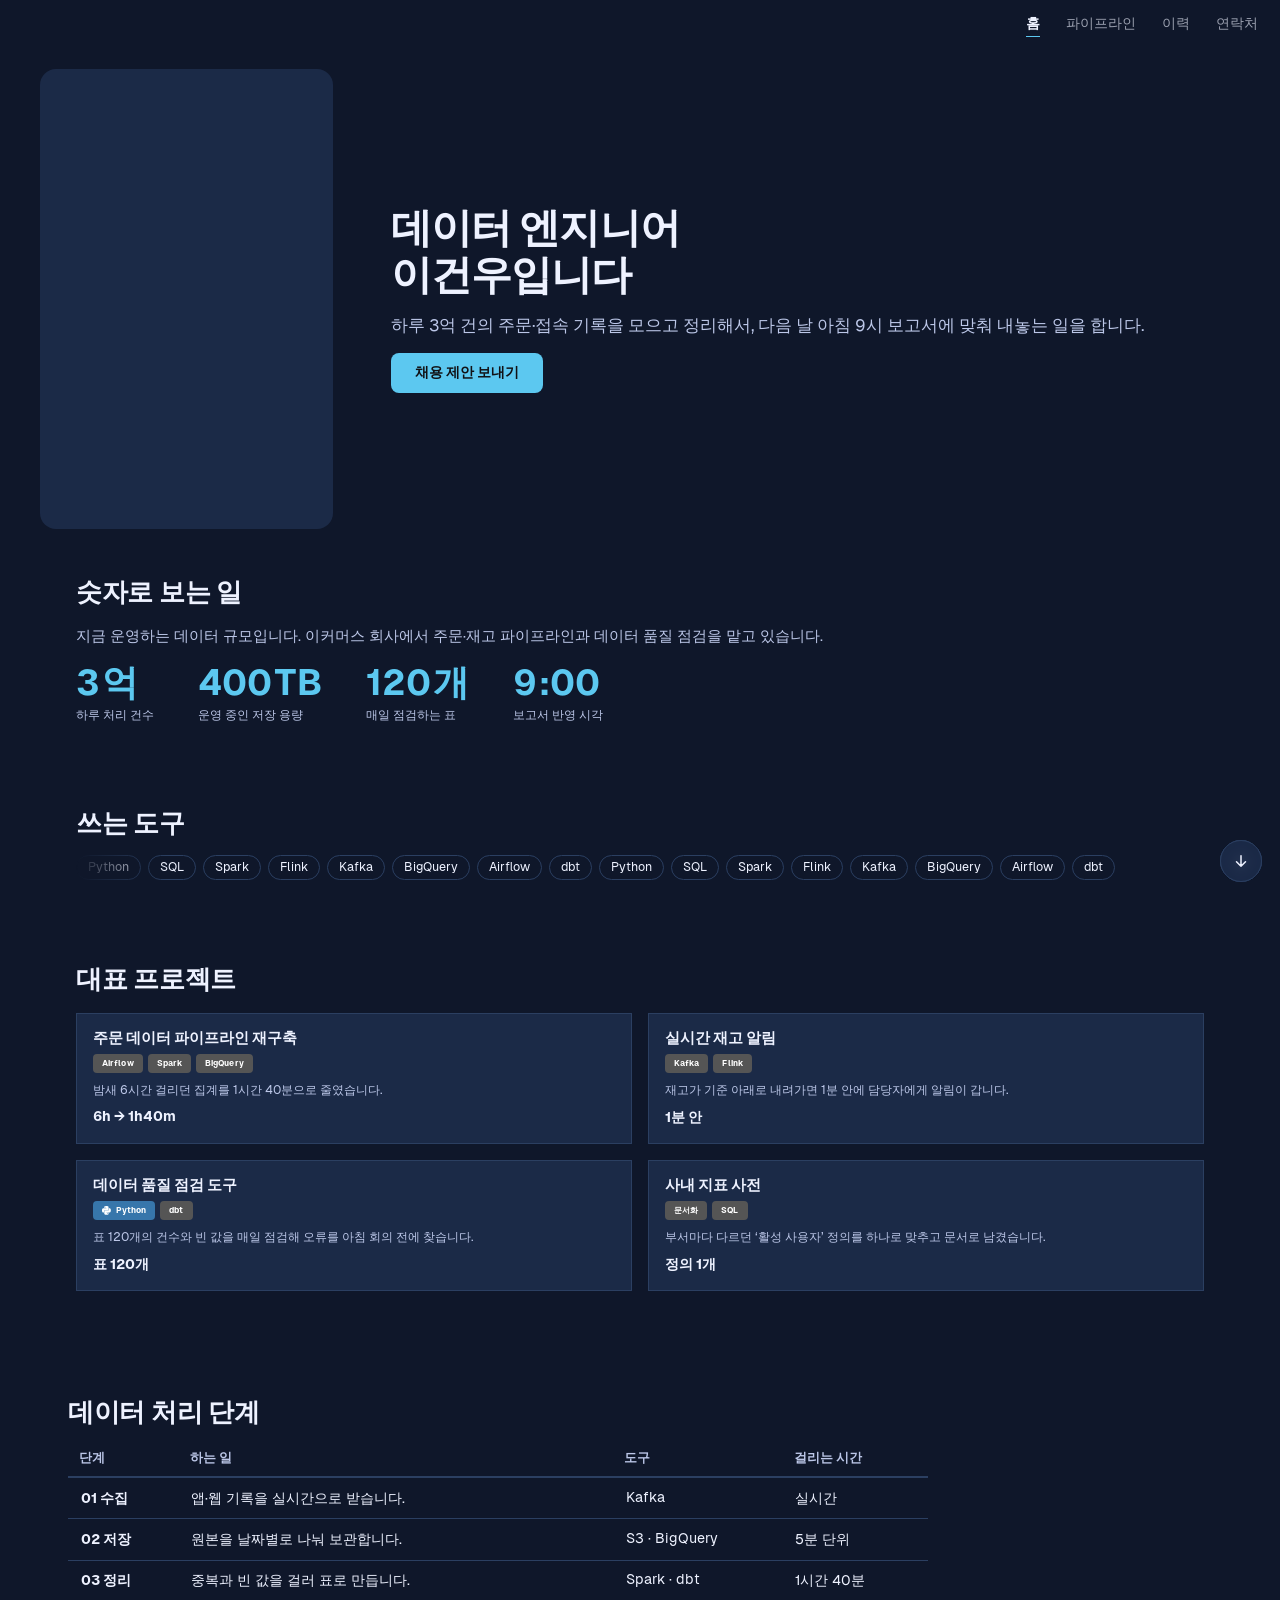
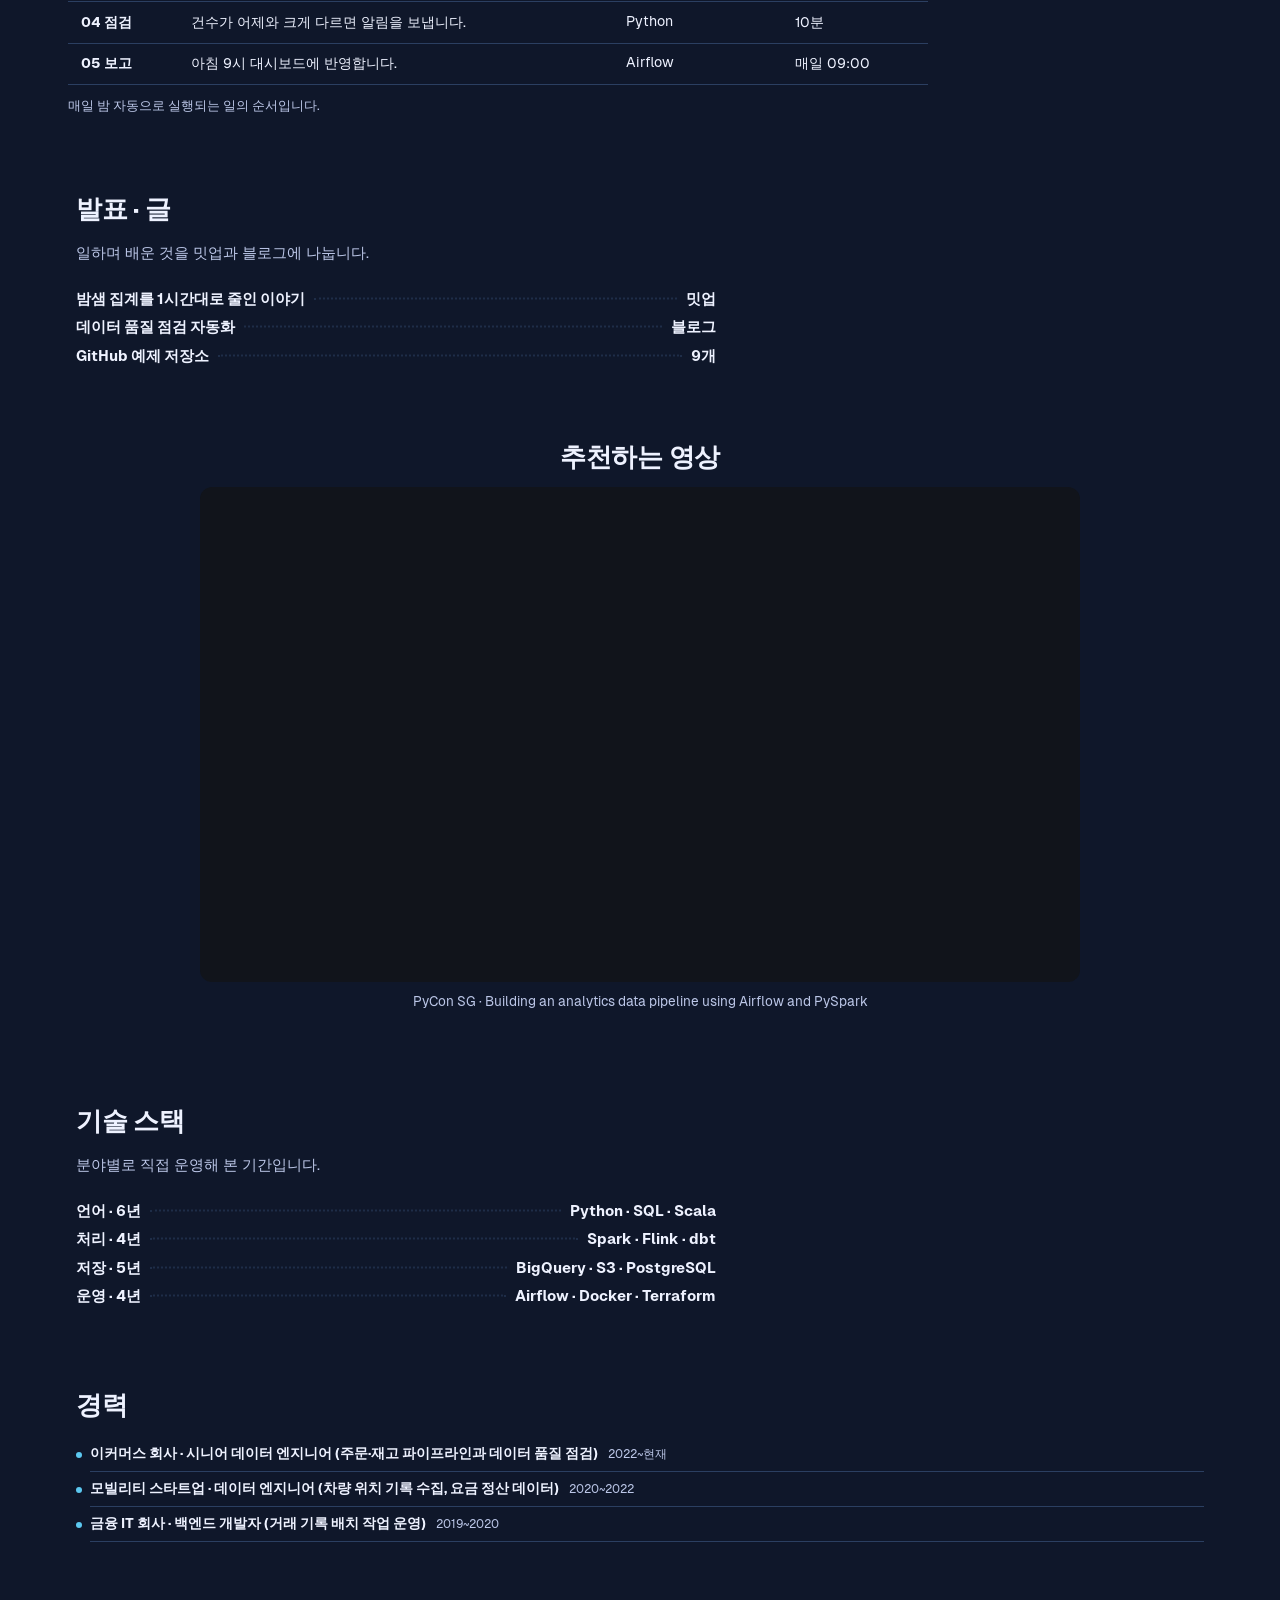
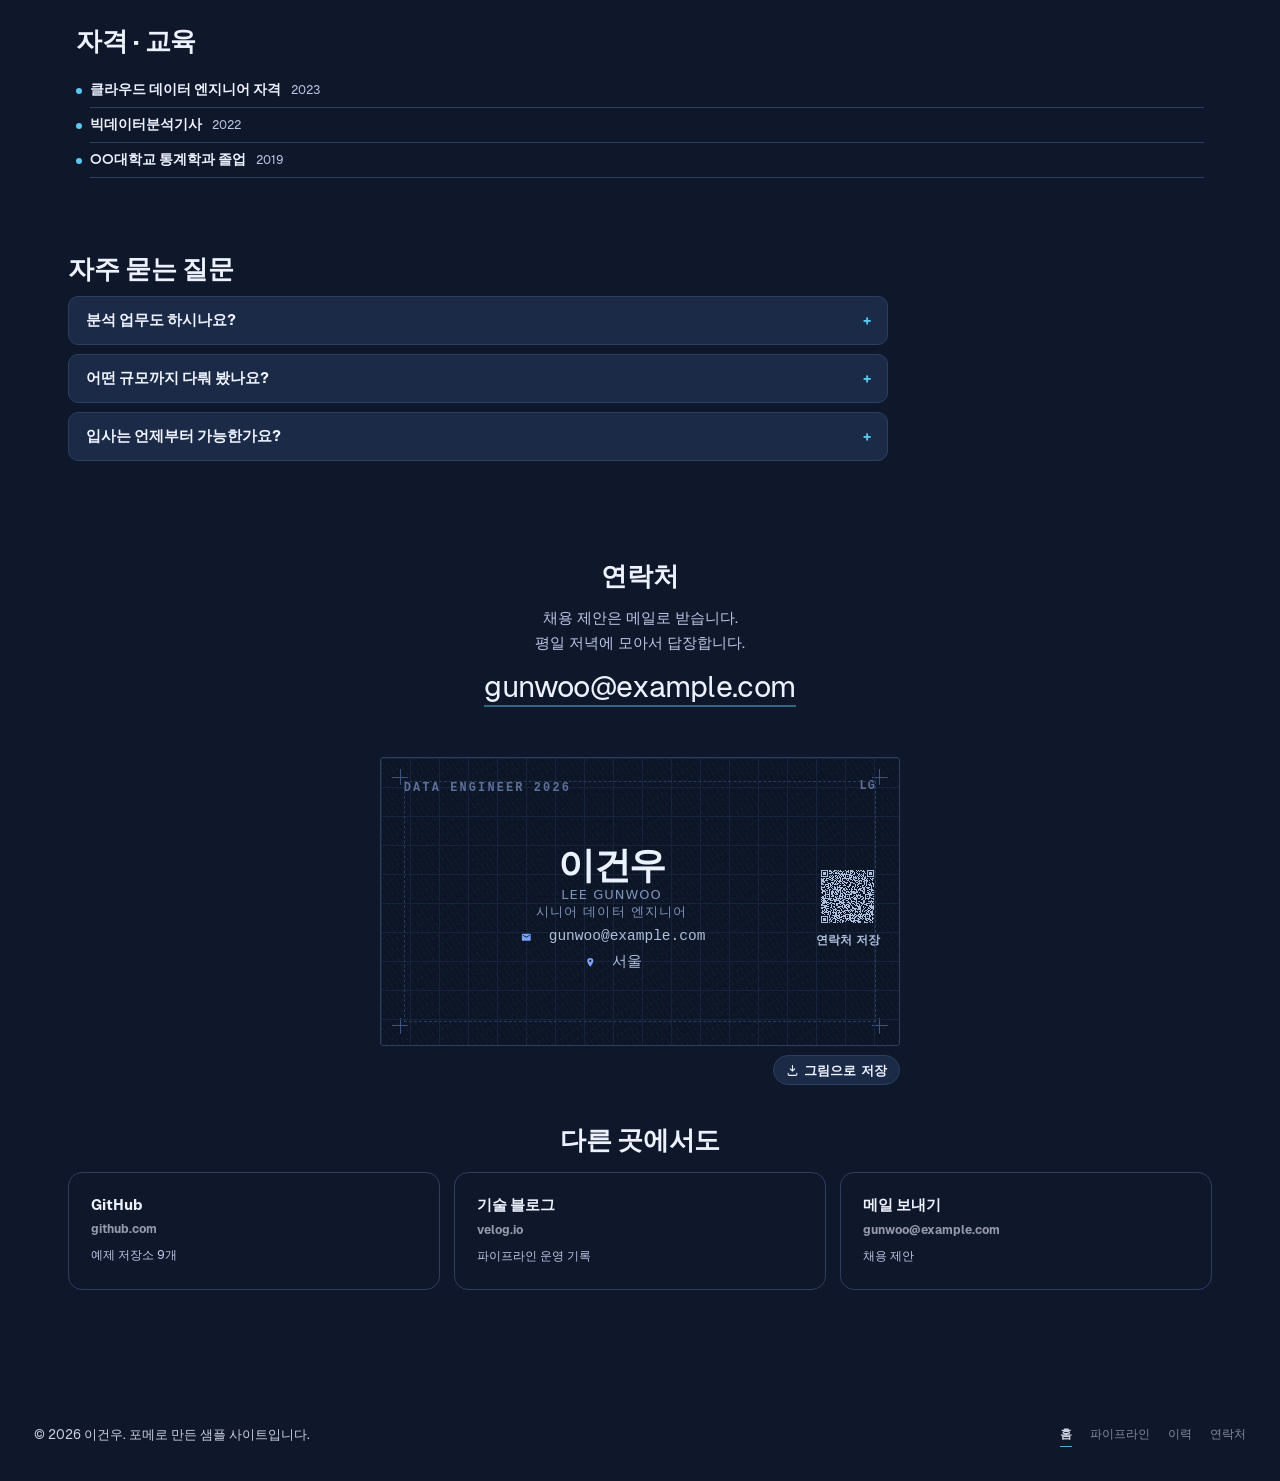
==== commit 3784d318: "샘플 08: 데이터 엔지니어 이건우 (편집기에서 직접 제작)" ====
--- a/index.html
+++ b/index.html
@@ -3,386 +3,270 @@
 <head>
   <meta charset="utf-8" />
   <meta name="viewport" content="width=device-width, initial-scale=1" />
-  <title>밀리초 공방 — 웹 · 앱 개발 스튜디오</title>
-  <meta name="description" content="느린 화면은 기능이 아무리 좋아도 안 씁니다. 성능 목표를 견적서에 숫자로 적는 웹·앱 개발 스튜디오." />
+  <title>이건우 · 데이터 엔지니어</title>
+  <meta name="description" content="하루 3억 건의 주문·접속 기록을 정리하는 6년 차 데이터 엔지니어 이건우의 포트폴리오입니다." />
   <meta property="og:type" content="website" />
-  <meta property="og:title" content="밀리초 공방 — 웹 · 앱 개발 스튜디오" />
-  <meta property="og:description" content="느린 화면은 기능이 아무리 좋아도 안 씁니다. 성능 목표를 견적서에 숫자로 적는 웹·앱 개발 스튜디오." />
+  <meta property="og:title" content="이건우 · 데이터 엔지니어" />
+  <meta property="og:description" content="하루 3억 건의 주문·접속 기록을 정리하는 6년 차 데이터 엔지니어 이건우의 포트폴리오입니다." />
   <meta name="twitter:card" content="summary" />
-  <link rel="icon" href="data:image/svg+xml,%3Csvg%20xmlns%3D%22http%3A%2F%2Fwww.w3.org%2F2000%2Fsvg%22%20viewBox%3D%220%200%2064%2064%22%3E%3Crect%20width%3D%2264%22%20height%3D%2264%22%20rx%3D%2214%22%20fill%3D%22%236ea8fe%22%2F%3E%3Ctext%20x%3D%2232%22%20y%3D%2234%22%20text-anchor%3D%22middle%22%20dominant-baseline%3D%22central%22%20font-family%3D%22system-ui%2Csans-serif%22%20font-size%3D%2230%22%20font-weight%3D%22700%22%20fill%3D%22%23fff%22%3Ems%3C%2Ftext%3E%3C%2Fsvg%3E" />
-  <script type="application/ld+json">{"@context":"https://schema.org","@type":"LocalBusiness","name":"밀리초 공방 — 웹 · 앱 개발 스튜디오","description":"느린 화면은 기능이 아무리 좋아도 안 씁니다. 성능 목표를 견적서에 숫자로 적는 웹·앱 개발 스튜디오.","url":"https://millisecond.example/","address":{"@type":"PostalAddress","streetAddress":"서울 · 원격 가능","addressCountry":"KR"},"email":"hello@millisecond.example"}</script>
+  <link rel="icon" href="data:image/svg+xml,%3Csvg%20xmlns%3D%22http%3A%2F%2Fwww.w3.org%2F2000%2Fsvg%22%20viewBox%3D%220%200%2064%2064%22%3E%3Crect%20width%3D%2264%22%20height%3D%2264%22%20rx%3D%2214%22%20fill%3D%22%234f6bff%22%2F%3E%3Ctext%20x%3D%2232%22%20y%3D%2234%22%20text-anchor%3D%22middle%22%20dominant-baseline%3D%22central%22%20font-family%3D%22system-ui%2Csans-serif%22%20font-size%3D%2240%22%20font-weight%3D%22700%22%20fill%3D%22%23fff%22%3E%EA%B1%B4%3C%2Ftext%3E%3C%2Fsvg%3E" />
   <link rel="stylesheet" href="./assets/site.css" />
   <style>@view-transition { navigation: auto; }</style>
-  <style>html{scroll-behavior:smooth}.wf-pg{display:block}html,body{background:#1c1a18}.wf-headbar{position:sticky;top:0;z-index:60;min-height:0!important;padding-top:0!important;padding-bottom:0!important}.wf-headbar--still{position:static}.wf-footbar{min-height:0!important;padding-top:0!important}.wf-headbar .wf__region{position:static!important;align-self:stretch!important;width:100%}.wf-headbar--side{position:fixed;top:10px;bottom:10px;left:14px;width:240px;padding:0!important;overflow:auto}.wf-headbar--side .wf__region{height:100%}@media (max-width:760px){.wf-headbar--side{position:static;top:auto;bottom:auto;left:auto;width:auto;overflow:visible;margin:10px 14px 0}.wf-headbar--side .wf__region{height:auto}}.wf-pg{scroll-margin-top:70px}</style>
+  <style>html{scroll-behavior:smooth}.wf-pg{display:block}html,body{background:#0f172a}.wf-headbar{position:sticky;top:0;z-index:60;min-height:0!important;padding-top:0!important;padding-bottom:0!important}.wf-headbar--still{position:static}.wf-footbar{min-height:0!important;padding-top:0!important}.wf-headbar .wf__region{position:static!important;align-self:stretch!important;width:100%}.wf-headbar--side{position:fixed;top:10px;bottom:10px;left:10px;width:240px;padding:0!important;overflow:auto}.wf-headbar--side .wf__region{height:100%}@media (max-width:760px){.wf-headbar--side{position:static;top:auto;bottom:auto;left:auto;width:auto;overflow:visible;margin:10px 10px 0}.wf-headbar--side .wf__region{height:auto}}.wf-pg{scroll-margin-top:70px}</style>
 </head>
 <body>
-  <div class="wf-page wf-headbar" style="font-family:'Geist', -apple-system, 'Segoe UI', 'Malgun Gothic', 'Apple SD Gothic Neo', 'Noto Sans KR', system-ui, sans-serif;background:#1c1a18;--wf-bg:#1c1a18;--wf-text:#f1ede6;color:#f1ede6;--wf-surface:#2a2724;--wf-line:#3a3632;--wf-muted:#c8c0b4;--wf-accent:#e3b488;--wf-max:1160px;padding:10px 14px;--fx-dot-color:#e3b488;--fx-star-color:#ffffff;--fx-char-color:#f1ede6;--enter-at:2%;--wfm-bg:#f7f6f2;--wfm-text:#1d1d24;--wfm-surface:#ffffff;--wfm-line:#e3e1d9;--wfm-muted:#5d5d68;gap:14px"><header class="wf__region is-sticky has-divider" data-enter="up" data-hide-scroll="" style="grid-column:1 / -1;grid-row:1;min-height:0px;border-radius:12px;border-width:0px;padding:min(16px, 6vw)">
-      <div class="wf-bar" style="justify-content:space-between">
-        <span class="wf-bar__logo">밀리초 공방</span>
-        <nav class="wf-nav">
-        <a href="#%EC%88%AB%EC%9E%90" class="wf-nav__item">숫자</a>
-        <a href="#%EC%93%B0%EB%8A%94-%EA%B8%B0%EC%88%A0" class="wf-nav__item">쓰는 기술</a>
-        <a href="#%EB%A7%81%ED%81%AC" class="wf-nav__item">링크</a>
-        <a href="#%EC%9E%91%EC%97%85" class="wf-nav__item">작업</a>
-        <a href="#%EC%9E%91%EC%97%85-%EB%B0%A9%EC%8B%9D" class="wf-nav__item">작업 방식</a>
+  <div class="wf-page wf-headbar" style="font-family:'Geist', -apple-system, 'Segoe UI', 'Malgun Gothic', 'Apple SD Gothic Neo', 'Noto Sans KR', system-ui, sans-serif;background:#0f172a;--wf-bg:#0f172a;--wf-text:#eef2ff;color:#eef2ff;--wf-surface:#1b2a47;--wf-line:#2b3f61;--wf-muted:#bcc7e8;--wf-accent:#5cc8f0;--wf-on-accent:#111114;--wf-max:1200px;padding:10px 10px;--fx-dot-color:#818cf8;--fx-star-color:#ffffff;--fx-char-color:#eef2ff;--enter-at:2%;gap:10px"><nav class="wf__region is-sticky" data-enter="up" style="grid-column:1;grid-row:1;min-height:0px;border-radius:0px;border-width:0px;padding:min(12px, 6vw)">
+      <div class="wf-bar" style="justify-content:end">
+        <nav class="wf-nav" style="gap:26px">
+        <a href="#pg-0" class="wf-nav__item is-current">홈</a>
+        <a href="#pg-1" class="wf-nav__item">파이프라인</a>
+        <a href="#pg-2" class="wf-nav__item">이력</a>
+        <a href="#pg-3" class="wf-nav__item">연락처</a>
       </nav>
-        <a class="wf-btn wf-btn--sm" href="#contact">견적 문의</a>
-        <button type="button" class="wf-mode" data-mode-toggle aria-label="다크 / 라이트 전환"><svg class="wf-mode__moon" aria-hidden="true" width="15" height="15" viewBox="0 0 24 24" fill="none" stroke="currentColor" stroke-width="1.8" stroke-linecap="round" stroke-linejoin="round"><path d="M21 12.79A9 9 0 1 1 11.21 3 7 7 0 0 0 21 12.79z"/></svg><svg class="wf-mode__sun" aria-hidden="true" width="15" height="15" viewBox="0 0 24 24" fill="none" stroke="currentColor" stroke-width="1.8" stroke-linecap="round" stroke-linejoin="round"><circle cx="12" cy="12" r="4"/><path d="M12 2v2M12 20v2M4.93 4.93l1.41 1.41M17.66 17.66l1.41 1.41M2 12h2M20 12h2M4.93 19.07l1.41-1.41M17.66 6.34l1.41-1.41"/></svg></button>
-      </div>
-    </header></div>
+        
+      </div>
+    </nav></div>
   <section class="wf-pg" id="pg-0">
-  <div class="wf-page wf-enter wf-enter--up wf-ix" style="font-family:'Geist', -apple-system, 'Segoe UI', 'Malgun Gothic', 'Apple SD Gothic Neo', 'Noto Sans KR', system-ui, sans-serif;background:#1c1a18;--wf-bg:#1c1a18;--wf-text:#f1ede6;color:#f1ede6;--wf-surface:#2a2724;--wf-line:#3a3632;--wf-muted:#c8c0b4;--wf-accent:#e3b488;--wf-max:1160px;padding:10px 14px;--fx-dot-color:#e3b488;--fx-star-color:#ffffff;--fx-char-color:#f1ede6;--enter-at:2%;--wfm-bg:#f7f6f2;--wfm-text:#1d1d24;--wfm-surface:#ffffff;--wfm-line:#e3e1d9;--wfm-muted:#5d5d68;gap:14px">
-    <span class="wf-progress" aria-hidden="true"></span>
-    <span class="wf-grain" style="opacity:0.18" aria-hidden="true"></span>
-    <div class="wf" style="grid-template-columns:repeat(3, minmax(0, 1fr));grid-template-rows:auto auto auto;gap:14px">
+  <div class="wf-page is-rowmax wf-enter wf-enter--zoom wf-ix" style="font-family:'Geist', -apple-system, 'Segoe UI', 'Malgun Gothic', 'Apple SD Gothic Neo', 'Noto Sans KR', system-ui, sans-serif;background:#0f172a;--wf-bg:#0f172a;--wf-text:#eef2ff;color:#eef2ff;--wf-surface:#1b2a47;--wf-line:#2b3f61;--wf-muted:#bcc7e8;--wf-accent:#5cc8f0;--wf-on-accent:#111114;--wf-max:1200px;padding:10px 10px;--fx-dot-color:#818cf8;--fx-star-color:#ffffff;--fx-char-color:#eef2ff;--enter-at:2%;gap:10px">
+    <div class="wf" style="grid-template-columns:minmax(0, 1fr);grid-template-rows:auto;gap:10px">
     
-    <section class="wf__region wf-tfx wf-tfx--chars wf-tfx-on--title" data-enter="up" style="grid-column:1 / -1;grid-row:2;min-height:0px;border-radius:12px;border-width:0px;padding:min(48px, 6vw);--tfx-step:40ms;--tfx-delay:0ms">
+    </div>
+    <div class="wf wf--row" style="grid-template-columns:repeat(24, minmax(0, 1fr));gap:10px">
+      <div class="wf__region" data-enter="left" style="grid-column:1 / span 6;min-height:0px;border-radius:0px;border-width:0px;padding:min(0px, 6vw)">
+      <div class="wf-3d fx-model" style="height:min(460px, 62vh)" data-fx-src="./assets/files/clock.glb" data-fx-environment-image="./assets/files/08-millisecond-works.hdr" data-fx-alt="천천히 도는 탁상 자명종 시계" data-fx-camera-controls="true" data-fx-auto-rotate="true" data-fx-disable-zoom="true" data-fx-disable-pan="true" data-fx-exposure="1.3" data-fx-shadow-intensity="0.5" data-fx-shadow-softness="1" data-fx-auto-rotate-delay="3000" data-fx-rotation-per-second="18deg" data-fx-autoplay="true" data-fx-animation-name="Idle" data-fx-interaction-prompt="none" data-fx-ar="false" data-fx-skybox="false" data-fx-follow="false" data-fx-follow-decay="80" data-fx-follow-yaw="28" data-fx-follow-pitch="10"></div>
+    </div>
+      <section class="wf__region wf-tfx wf-tfx--chars wf-tfx-on--title" data-enter="right" style="grid-column:7 / span 18;min-height:0px;border-radius:0px;border-width:0px;padding:min(48px, 6vw);--tfx-step:40ms;--tfx-delay:0ms">
       <div class="wf-hero" style="align-items:flex-start;text-align:left">
         
-        <h1 class="wf-hero__title" style="font-size:clamp(1.9em, 8.5vw, calc(1.15 * 3.2em))"><span class="wf-sr">빠르게 뜨는<br />웹과 앱을 만듭니다</span><span aria-hidden="true" style="--tfx-n:16"><span class="wf-tfx__w"><span class="wf-tfx__ch" style="--i:0">빠</span><span class="wf-tfx__ch" style="--i:1">르</span><span class="wf-tfx__ch" style="--i:2">게</span><span class="wf-tfx__ch" style="--i:3">&nbsp;</span></span><span class="wf-tfx__w"><span class="wf-tfx__ch" style="--i:4">뜨</span><span class="wf-tfx__ch" style="--i:5">는</span></span><br /><span class="wf-tfx__w"><span class="wf-tfx__ch" style="--i:6">웹</span><span class="wf-tfx__ch" style="--i:7">과</span><span class="wf-tfx__ch" style="--i:8">&nbsp;</span></span><span class="wf-tfx__w"><span class="wf-tfx__ch" style="--i:9">앱</span><span class="wf-tfx__ch" style="--i:10">을</span><span class="wf-tfx__ch" style="--i:11">&nbsp;</span></span><span class="wf-tfx__w"><span class="wf-tfx__ch" style="--i:12">만</span><span class="wf-tfx__ch" style="--i:13">듭</span><span class="wf-tfx__ch" style="--i:14">니</span><span class="wf-tfx__ch" style="--i:15">다</span></span></span></h1>
-        <p class="wf-hero__sub">2026년 3분기 신규 프로젝트 2건 가능 · 서울 / 원격<br /><br />웹과 앱을 개발하는 스튜디오입니다. 화면이 뜨는 시간을 측정해 목표치를 계약서에 적고, 지키지 못한 부분은 비용을 받지 않습니다.</p>
-        <a class="wf-btn" style="background:transparent;border:2px solid var(--wf-btn-ink, var(--wf-accent));color:var(--wf-btn-ink, var(--wf-accent));box-shadow:none;border-radius:4px" href="#contact">작업 보기</a>
-      </div>
-    </section>
-    <section class="wf__region" id="숫자" data-enter="left" style="grid-column:1;grid-row:3;min-height:0px;border-radius:12px;border-width:0px;padding:min(36px, 6vw)">
-      <div class="wf-sec" style="align-items:flex-start">
-        <h2 class="wf-sec__title">숫자</h2>
-        
-        <div class="wf-stats"><div class="wf-stat"><b class="wf-stat__num"><i class="wf-stat__count" style="--wf-n-to:23" aria-hidden="true"></i><span class="wf-stat__plain" aria-hidden="true">23</span><span class="wf-sr">23</span></b><span class="wf-stat__label">납품한 프로젝트</span></div><div class="wf-stat"><b class="wf-stat__num"><i class="wf-stat__count" style="--wf-n-to:940" aria-hidden="true"></i><span class="wf-stat__plain" aria-hidden="true">940</span><span class="wf-sr">940</span></b><span class="wf-stat__label">평균 LCP(ms)</span></div><div class="wf-stat"><b class="wf-stat__num"><i class="wf-stat__count" style="--wf-n-to:5" aria-hidden="true"></i><span class="wf-stat__plain" aria-hidden="true">5</span><span class="wf-sr">5</span></b><span class="wf-stat__label">유지보수 중</span></div></div>
-      </div>
-    </section>
-    <section class="wf__region" id="쓰는-기술" data-enter="up" style="grid-column:2;grid-row:3;min-height:0px;border-radius:12px;border-width:0px;padding:min(36px, 6vw)">
-      <div class="wf-sec" style="align-items:flex-start">
-        <h2 class="wf-sec__title">쓰는 기술</h2>
-        
-        <div class="wf-tags wf-tags--badges"><span class="wf-tag wf-tag--badge" style="--bdg-bg:#3178C6;--bdg-fg:#ffffff"><svg class="wf-tag__logo" viewBox="0 0 24 24" aria-hidden="true"><path d="M1.125 0C.502 0 0 .502 0 1.125v21.75C0 23.498.502 24 1.125 24h21.75c.623 0 1.125-.502 1.125-1.125V1.125C24 .502 23.498 0 22.875 0zm17.363 9.75c.612 0 1.154.037 1.627.111a6.38 6.38 0 0 1 1.306.34v2.458a3.95 3.95 0 0 0-.643-.361 5.093 5.093 0 0 0-.717-.26 5.453 5.453 0 0 0-1.426-.2c-.3 0-.573.028-.819.086a2.1 2.1 0 0 0-.623.242c-.17.104-.3.229-.393.374a.888.888 0 0 0-.14.49c0 .196.053.373.156.529.104.156.252.304.443.444s.423.276.696.41c.273.135.582.274.926.416.47.197.892.407 1.266.628.374.222.695.473.963.753.268.279.472.598.614.957.142.359.214.776.214 1.253 0 .657-.125 1.21-.373 1.656a3.033 3.033 0 0 1-1.012 1.085 4.38 4.38 0 0 1-1.487.596c-.566.12-1.163.18-1.79.18a9.916 9.916 0 0 1-1.84-.164 5.544 5.544 0 0 1-1.512-.493v-2.63a5.033 5.033 0 0 0 3.237 1.2c.333 0 .624-.03.872-.09.249-.06.456-.144.623-.25.166-.108.29-.234.373-.38a1.023 1.023 0 0 0-.074-1.089 2.12 2.12 0 0 0-.537-.5 5.597 5.597 0 0 0-.807-.444 27.72 27.72 0 0 0-1.007-.436c-.918-.383-1.602-.852-2.053-1.405-.45-.553-.676-1.222-.676-2.005 0-.614.123-1.141.369-1.582.246-.441.58-.804 1.004-1.089a4.494 4.494 0 0 1 1.47-.629 7.536 7.536 0 0 1 1.77-.201zm-15.113.188h9.563v2.166H9.506v9.646H6.789v-9.646H3.375z" fill="currentColor"/></svg>TypeScript</span><span class="wf-tag wf-tag--badge" style="--bdg-bg:#61DAFB;--bdg-fg:#111111"><svg class="wf-tag__logo" viewBox="0 0 24 24" aria-hidden="true"><path d="M14.23 12.004a2.236 2.236 0 0 1-2.235 2.236 2.236 2.236 0 0 1-2.236-2.236 2.236 2.236 0 0 1 2.235-2.236 2.236 2.236 0 0 1 2.236 2.236zm2.648-10.69c-1.346 0-3.107.96-4.888 2.622-1.78-1.653-3.542-2.602-4.887-2.602-.41 0-.783.093-1.106.278-1.375.793-1.683 3.264-.973 6.365C1.98 8.917 0 10.42 0 12.004c0 1.59 1.99 3.097 5.043 4.03-.704 3.113-.39 5.588.988 6.38.32.187.69.275 1.102.275 1.345 0 3.107-.96 4.888-2.624 1.78 1.654 3.542 2.603 4.887 2.603.41 0 .783-.09 1.106-.275 1.374-.792 1.683-3.263.973-6.365C22.02 15.096 24 13.59 24 12.004c0-1.59-1.99-3.097-5.043-4.032.704-3.11.39-5.587-.988-6.38-.318-.184-.688-.277-1.092-.278zm-.005 1.09v.006c.225 0 .406.044.558.127.666.382.955 1.835.73 3.704-.054.46-.142.945-.25 1.44-.96-.236-2.006-.417-3.107-.534-.66-.905-1.345-1.727-2.035-2.447 1.592-1.48 3.087-2.292 4.105-2.295zm-9.77.02c1.012 0 2.514.808 4.11 2.28-.686.72-1.37 1.537-2.02 2.442-1.107.117-2.154.298-3.113.538-.112-.49-.195-.964-.254-1.42-.23-1.868.054-3.32.714-3.707.19-.09.4-.127.563-.132zm4.882 3.05c.455.468.91.992 1.36 1.564-.44-.02-.89-.034-1.345-.034-.46 0-.915.01-1.36.034.44-.572.895-1.096 1.345-1.565zM12 8.1c.74 0 1.477.034 2.202.093.406.582.802 1.203 1.183 1.86.372.64.71 1.29 1.018 1.946-.308.655-.646 1.31-1.013 1.95-.38.66-.773 1.288-1.18 1.87-.728.063-1.466.098-2.21.098-.74 0-1.477-.035-2.202-.093-.406-.582-.802-1.204-1.183-1.86-.372-.64-.71-1.29-1.018-1.946.303-.657.646-1.313 1.013-1.954.38-.66.773-1.286 1.18-1.868.728-.064 1.466-.098 2.21-.098zm-3.635.254c-.24.377-.48.763-.704 1.16-.225.39-.435.782-.635 1.174-.265-.656-.49-1.31-.676-1.947.64-.15 1.315-.283 2.015-.386zm7.26 0c.695.103 1.365.23 2.006.387-.18.632-.405 1.282-.66 1.933-.2-.39-.41-.783-.64-1.174-.225-.392-.465-.774-.705-1.146zm3.063.675c.484.15.944.317 1.375.498 1.732.74 2.852 1.708 2.852 2.476-.005.768-1.125 1.74-2.857 2.475-.42.18-.88.342-1.355.493-.28-.958-.646-1.956-1.1-2.98.45-1.017.81-2.01 1.085-2.964zm-13.395.004c.278.96.645 1.957 1.1 2.98-.45 1.017-.812 2.01-1.086 2.964-.484-.15-.944-.318-1.37-.5-1.732-.737-2.852-1.706-2.852-2.474 0-.768 1.12-1.742 2.852-2.476.42-.18.88-.342 1.356-.494zm11.678 4.28c.265.657.49 1.312.676 1.948-.64.157-1.316.29-2.016.39.24-.375.48-.762.705-1.158.225-.39.435-.788.636-1.18zm-9.945.02c.2.392.41.783.64 1.175.23.39.465.772.705 1.143-.695-.102-1.365-.23-2.006-.386.18-.63.406-1.282.66-1.933zM17.92 16.32c.112.493.2.968.254 1.423.23 1.868-.054 3.32-.714 3.708-.147.09-.338.128-.563.128-1.012 0-2.514-.807-4.11-2.28.686-.72 1.37-1.536 2.02-2.44 1.107-.118 2.154-.3 3.113-.54zm-11.83.01c.96.234 2.006.415 3.107.532.66.905 1.345 1.727 2.035 2.446-1.595 1.483-3.092 2.295-4.11 2.295-.22-.005-.406-.05-.553-.132-.666-.38-.955-1.834-.73-3.703.054-.46.142-.944.25-1.438zm4.56.64c.44.02.89.034 1.345.034.46 0 .915-.01 1.36-.034-.44.572-.895 1.095-1.345 1.565-.455-.47-.91-.993-1.36-1.565z" fill="currentColor"/></svg>React Native</span><span class="wf-tag wf-tag--badge" style="--bdg-bg:#000000;--bdg-fg:#ffffff"><svg class="wf-tag__logo" viewBox="0 0 24 24" aria-hidden="true"><path d="M18.665 21.978C16.758 23.255 14.465 24 12 24 5.377 24 0 18.623 0 12S5.377 0 12 0s12 5.377 12 12c0 3.583-1.574 6.801-4.067 9.001L9.219 7.2H7.2v9.596h1.615V9.251l9.85 12.727Zm-3.332-8.533 1.6 2.061V7.2h-1.6v6.245Z" fill="currentColor"/></svg>Next.js</span><span class="wf-tag wf-tag--badge" style="--bdg-bg:#02569B;--bdg-fg:#ffffff"><svg class="wf-tag__logo" viewBox="0 0 24 24" aria-hidden="true"><path d="M14.314 0L2.3 12 6 15.7 21.684.013h-7.357zm.014 11.072L7.857 17.53l6.47 6.47H21.7l-6.46-6.468 6.46-6.46h-7.37z" fill="currentColor"/></svg>Flutter</span><span class="wf-tag wf-tag--badge" style="--bdg-bg:#339933;--bdg-fg:#ffffff"><svg class="wf-tag__logo" viewBox="0 0 24 24" aria-hidden="true"><path d="M11.998,24c-0.321,0-0.641-0.084-0.922-0.247l-2.936-1.737c-0.438-0.245-0.224-0.332-0.08-0.383 c0.585-0.203,0.703-0.25,1.328-0.604c0.065-0.037,0.151-0.023,0.218,0.017l2.256,1.339c0.082,0.045,0.197,0.045,0.272,0l8.795-5.076 c0.082-0.047,0.134-0.141,0.134-0.238V6.921c0-0.099-0.053-0.192-0.137-0.242l-8.791-5.072c-0.081-0.047-0.189-0.047-0.271,0 L3.075,6.68C2.99,6.729,2.936,6.825,2.936,6.921v10.15c0,0.097,0.054,0.189,0.139,0.235l2.409,1.392 c1.307,0.654,2.108-0.116,2.108-0.89V7.787c0-0.142,0.114-0.253,0.256-0.253h1.115c0.139,0,0.255,0.112,0.255,0.253v10.021 c0,1.745-0.95,2.745-2.604,2.745c-0.508,0-0.909,0-2.026-0.551L2.28,18.675c-0.57-0.329-0.922-0.945-0.922-1.604V6.921 c0-0.659,0.353-1.275,0.922-1.603l8.795-5.082c0.557-0.315,1.296-0.315,1.848,0l8.794,5.082c0.57,0.329,0.924,0.944,0.924,1.603 v10.15c0,0.659-0.354,1.273-0.924,1.604l-8.794,5.078C12.643,23.916,12.324,24,11.998,24z M19.099,13.993 c0-1.9-1.284-2.406-3.987-2.763c-2.731-0.361-3.009-0.548-3.009-1.187c0-0.528,0.235-1.233,2.258-1.233 c1.807,0,2.473,0.389,2.747,1.607c0.024,0.115,0.129,0.199,0.247,0.199h1.141c0.071,0,0.138-0.031,0.186-0.081 c0.048-0.054,0.074-0.123,0.067-0.196c-0.177-2.098-1.571-3.076-4.388-3.076c-2.508,0-4.004,1.058-4.004,2.833 c0,1.925,1.488,2.457,3.895,2.695c2.88,0.282,3.103,0.703,3.103,1.269c0,0.983-0.789,1.402-2.642,1.402 c-2.327,0-2.839-0.584-3.011-1.742c-0.02-0.124-0.126-0.215-0.253-0.215h-1.137c-0.141,0-0.254,0.112-0.254,0.253 c0,1.482,0.806,3.248,4.655,3.248C17.501,17.007,19.099,15.91,19.099,13.993z" fill="currentColor"/></svg>Node.js</span><span class="wf-tag wf-tag--badge" style="--bdg-bg:#4169E1;--bdg-fg:#ffffff"><svg class="wf-tag__logo" viewBox="0 0 24 24" aria-hidden="true"><path d="M23.5594 14.7228a.5269.5269 0 0 0-.0563-.1191c-.139-.2632-.4768-.3418-1.0074-.2321-1.6533.3411-2.2935.1312-2.5256-.0191 1.342-2.0482 2.445-4.522 3.0411-6.8297.2714-1.0507.7982-3.5237.1222-4.7316a1.5641 1.5641 0 0 0-.1509-.235C21.6931.9086 19.8007.0248 17.5099.0005c-1.4947-.0158-2.7705.3461-3.1161.4794a9.449 9.449 0 0 0-.5159-.0816 8.044 8.044 0 0 0-1.3114-.1278c-1.1822-.0184-2.2038.2642-3.0498.8406-.8573-.3211-4.7888-1.645-7.2219.0788C.9359 2.1526.3086 3.8733.4302 6.3043c.0409.818.5069 3.334 1.2423 5.7436.4598 1.5065.9387 2.7019 1.4334 3.582.553.9942 1.1259 1.5933 1.7143 1.7895.4474.1491 1.1327.1441 1.8581-.7279.8012-.9635 1.5903-1.8258 1.9446-2.2069.4351.2355.9064.3625 1.39.3772a.0569.0569 0 0 0 .0004.0041 11.0312 11.0312 0 0 0-.2472.3054c-.3389.4302-.4094.5197-1.5002.7443-.3102.064-1.1344.2339-1.1464.8115-.0025.1224.0329.2309.0919.3268.2269.4231.9216.6097 1.015.6331 1.3345.3335 2.5044.092 3.3714-.6787-.017 2.231.0775 4.4174.3454 5.0874.2212.5529.7618 1.9045 2.4692 1.9043.2505 0 .5263-.0291.8296-.0941 1.7819-.3821 2.5557-1.1696 2.855-2.9059.1503-.8707.4016-2.8753.5388-4.1012.0169-.0703.0357-.1207.057-.1362.0007-.0005.0697-.0471.4272.0307a.3673.3673 0 0 0 .0443.0068l.2539.0223.0149.001c.8468.0384 1.9114-.1426 2.5312-.4308.6438-.2988 1.8057-1.0323 1.5951-1.6698zM2.371 11.8765c-.7435-2.4358-1.1779-4.8851-1.2123-5.5719-.1086-2.1714.4171-3.6829 1.5623-4.4927 1.8367-1.2986 4.8398-.5408 6.108-.13-.0032.0032-.0066.0061-.0098.0094-2.0238 2.044-1.9758 5.536-1.9708 5.7495-.0002.0823.0066.1989.0162.3593.0348.5873.0996 1.6804-.0735 2.9184-.1609 1.1504.1937 2.2764.9728 3.0892.0806.0841.1648.1631.2518.2374-.3468.3714-1.1004 1.1926-1.9025 2.1576-.5677.6825-.9597.5517-1.0886.5087-.3919-.1307-.813-.5871-1.2381-1.3223-.4796-.839-.9635-2.0317-1.4155-3.5126zm6.0072 5.0871c-.1711-.0428-.3271-.1132-.4322-.1772.0889-.0394.2374-.0902.4833-.1409 1.2833-.2641 1.4815-.4506 1.9143-1.0002.0992-.126.2116-.2687.3673-.4426a.3549.3549 0 0 0 .0737-.1298c.1708-.1513.2724-.1099.4369-.0417.156.0646.3078.26.3695.4752.0291.1016.0619.2945-.0452.4444-.9043 1.2658-2.2216 1.2494-3.1676 1.0128zm2.094-3.988-.0525.141c-.133.3566-.2567.6881-.3334 1.003-.6674-.0021-1.3168-.2872-1.8105-.8024-.6279-.6551-.9131-1.5664-.7825-2.5004.1828-1.3079.1153-2.4468.079-3.0586-.005-.0857-.0095-.1607-.0122-.2199.2957-.2621 1.6659-.9962 2.6429-.7724.4459.1022.7176.4057.8305.928.5846 2.7038.0774 3.8307-.3302 4.7363-.084.1866-.1633.3629-.2311.5454zm7.3637 4.5725c-.0169.1768-.0358.376-.0618.5959l-.146.4383a.3547.3547 0 0 0-.0182.1077c-.0059.4747-.054.6489-.115.8693-.0634.2292-.1353.4891-.1794 1.0575-.11 1.4143-.8782 2.2267-2.4172 2.5565-1.5155.3251-1.7843-.4968-2.0212-1.2217a6.5824 6.5824 0 0 0-.0769-.2266c-.2154-.5858-.1911-1.4119-.1574-2.5551.0165-.5612-.0249-1.9013-.3302-2.6462.0044-.2932.0106-.5909.019-.8918a.3529.3529 0 0 0-.0153-.1126 1.4927 1.4927 0 0 0-.0439-.208c-.1226-.4283-.4213-.7866-.7797-.9351-.1424-.059-.4038-.1672-.7178-.0869.067-.276.1831-.5875.309-.9249l.0529-.142c.0595-.16.134-.3257.213-.5012.4265-.9476 1.0106-2.2453.3766-5.1772-.2374-1.0981-1.0304-1.6343-2.2324-1.5098-.7207.0746-1.3799.3654-1.7088.5321a5.6716 5.6716 0 0 0-.1958.1041c.0918-1.1064.4386-3.1741 1.7357-4.4823a4.0306 4.0306 0 0 1 .3033-.276.3532.3532 0 0 0 .1447-.0644c.7524-.5706 1.6945-.8506 2.802-.8325.4091.0067.8017.0339 1.1742.081 1.939.3544 3.2439 1.4468 4.0359 2.3827.8143.9623 1.2552 1.9315 1.4312 2.4543-1.3232-.1346-2.2234.1268-2.6797.779-.9926 1.4189.543 4.1729 1.2811 5.4964.1353.2426.2522.4522.2889.5413.2403.5825.5515.9713.7787 1.2552.0696.087.1372.1714.1885.245-.4008.1155-1.1208.3825-1.0552 1.717-.0123.1563-.0423.4469-.0834.8148-.0461.2077-.0702.4603-.0994.7662zm.8905-1.6211c-.0405-.8316.2691-.9185.5967-1.0105a2.8566 2.8566 0 0 0 .135-.0406 1.202 1.202 0 0 0 .1342.103c.5703.3765 1.5823.4213 3.0068.1344-.2016.1769-.5189.3994-.9533.6011-.4098.1903-1.0957.333-1.7473.3636-.7197.0336-1.0859-.0807-1.1721-.151zm.5695-9.2712c-.0059.3508-.0542.6692-.1054 1.0017-.055.3576-.112.7274-.1264 1.1762-.0142.4368.0404.8909.0932 1.3301.1066.887.216 1.8003-.2075 2.7014a3.5272 3.5272 0 0 1-.1876-.3856c-.0527-.1276-.1669-.3326-.3251-.6162-.6156-1.1041-2.0574-3.6896-1.3193-4.7446.3795-.5427 1.3408-.5661 2.1781-.463zm.2284 7.0137a12.3762 12.3762 0 0 0-.0853-.1074l-.0355-.0444c.7262-1.1995.5842-2.3862.4578-3.4385-.0519-.4318-.1009-.8396-.0885-1.2226.0129-.4061.0666-.7543.1185-1.0911.0639-.415.1288-.8443.1109-1.3505.0134-.0531.0188-.1158.0118-.1902-.0457-.4855-.5999-1.938-1.7294-3.253-.6076-.7073-1.4896-1.4972-2.6889-2.0395.5251-.1066 1.2328-.2035 2.0244-.1859 2.0515.0456 3.6746.8135 4.8242 2.2824a.908.908 0 0 1 .0667.1002c.7231 1.3556-.2762 6.2751-2.9867 10.5405zm-8.8166-6.1162c-.025.1794-.3089.4225-.6211.4225a.5821.5821 0 0 1-.0809-.0056c-.1873-.026-.3765-.144-.5059-.3156-.0458-.0605-.1203-.178-.1055-.2844.0055-.0401.0261-.0985.0925-.1488.1182-.0894.3518-.1226.6096-.0867.3163.0441.6426.1938.6113.4186zm7.9305-.4114c.0111.0792-.049.201-.1531.3102-.0683.0717-.212.1961-.4079.2232a.5456.5456 0 0 1-.075.0052c-.2935 0-.5414-.2344-.5607-.3717-.024-.1765.2641-.3106.5611-.352.297-.0414.6111.0088.6356.1851z" fill="currentColor"/></svg>PostgreSQL</span><span class="wf-tag wf-tag--badge" style="--bdg-bg:#555555;--bdg-fg:#ffffff"></span></div>
-      </div>
-    </section>
-    <section class="wf__region" id="링크" data-enter="right" style="grid-column:3;grid-row:3;min-height:0px;border-radius:12px;border-width:0px;padding:min(28px, 6vw)">
-      <div class="wf-links wf-links--buttons" style="align-items:flex-start">
-        <h2 class="wf-sec__title">링크</h2>
-        <div class="wf-links__row">
-          <a class="wf-link" href="https://github.com/millisecondworks" target="_blank" rel="noreferrer noopener">GitHub</a>
-          <a class="wf-link" href="https://millisecond.example/demos" target="_blank" rel="noreferrer noopener">라이브 데모 모음</a>
-          <a class="wf-link" href="https://millisecond.example/report" target="_blank" rel="noreferrer noopener">성능 리포트 예시</a>
-        </div>
-      </div>
-    </section>
-    </div>
-    <div class="wf wf--row" style="grid-template-columns:repeat(1, minmax(0, 1fr));gap:14px">
-      <section class="wf__region" id="작업" data-enter="up" style="min-height:0px;border-radius:12px;border-width:0px;padding:min(36px, 6vw)" data-fx="dots tilt reveal preview" data-fx-dot-grid-wave-spacing="28" data-fx-dot-grid-wave-radius="1.7" data-fx-dot-grid-wave-opacity="0.5" data-fx-dot-grid-wave-depth="34" data-fx-dot-grid-wave-speed="1" data-fx-dot-grid-wave-angle="38" data-fx-dot-grid-wave-ripple="0.35" data-fx-dot-grid-wave-pointer="true" data-fx-tilt-card-max-tilt="12" data-fx-tilt-card-perspective="900" data-fx-tilt-card-scale="1.02" data-fx-tilt-card-speed="12" data-fx-tilt-card-glare="true" data-fx-tilt-card-max-glare="0.35" data-fx-tilt-card-axis="both" data-fx-scroll-reveal-preset="rise" data-fx-scroll-reveal-duration="700" data-fx-scroll-reveal-delay="0" data-fx-scroll-reveal-distance="28" data-fx-scroll-reveal-rotate="22" data-fx-scroll-reveal-scale="0.92" data-fx-scroll-reveal-threshold="0.15" data-fx-scroll-reveal-repeat="false" data-fx-hover-preview-width="240" data-fx-hover-preview-speed="0.16" data-fx-hover-preview-offset-x="24" data-fx-hover-preview-offset-y="-20" data-fx-hover-preview-rotate="3">
+        <h1 class="wf-hero__title" style="font-size:clamp(1.9em, 8.5vw, calc(0.85 * 3.2em))"><span class="wf-sr">데이터 엔지니어<br />이건우입니다</span><span aria-hidden="true" style="--tfx-n:14"><span class="wf-tfx__w"><span class="wf-tfx__ch" style="--i:0">데</span><span class="wf-tfx__ch" style="--i:1">이</span><span class="wf-tfx__ch" style="--i:2">터</span><span class="wf-tfx__ch" style="--i:3">&nbsp;</span></span><span class="wf-tfx__w"><span class="wf-tfx__ch" style="--i:4">엔</span><span class="wf-tfx__ch" style="--i:5">지</span><span class="wf-tfx__ch" style="--i:6">니</span><span class="wf-tfx__ch" style="--i:7">어</span></span><br /><span class="wf-tfx__w"><span class="wf-tfx__ch" style="--i:8">이</span><span class="wf-tfx__ch" style="--i:9">건</span><span class="wf-tfx__ch" style="--i:10">우</span><span class="wf-tfx__ch" style="--i:11">입</span><span class="wf-tfx__ch" style="--i:12">니</span><span class="wf-tfx__ch" style="--i:13">다</span></span></span></h1>
+        <p class="wf-hero__sub">하루 3억 건의 주문·접속 기록을 모으고 정리해서, 다음 날 아침 9시 보고서에 맞춰 내놓는 일을 합니다.</p>
+        <a class="wf-btn" style="border-radius:8px" href="#contact">채용 제안 보내기</a>
+      </div>
+    </section>
+    </div>
+    <div class="wf" style="grid-template-columns:minmax(0, 1fr);grid-template-rows:auto;gap:10px">
+    <section class="wf__region" id="숫자로-보는-일" data-enter="up" style="grid-column:1;grid-row:1;min-height:0px;border-radius:0px;border-width:0px;padding:min(36px, 6vw)">
+      <div class="wf-sec" style="align-items:flex-start">
+        <h2 class="wf-sec__title">숫자로 보는 일</h2>
+        <div class="wf-sec__cols" style="grid-template-columns:repeat(1, minmax(0, 1fr))">
+          <p class="wf-sec__body">지금 운영하는 데이터 규모입니다. 이커머스 회사에서 주문·재고 파이프라인과 데이터 품질 점검을 맡고 있습니다.</p>
+        </div>
+        <div class="wf-stats"><div class="wf-stat"><b class="wf-stat__num"><i class="wf-stat__count" style="--wf-n-to:3" aria-hidden="true"></i><span class="wf-stat__plain" aria-hidden="true">3</span><span class="wf-stat__suffix" aria-hidden="true">억</span><span class="wf-sr">3억</span></b><span class="wf-stat__label">하루 처리 건수</span></div><div class="wf-stat"><b class="wf-stat__num"><i class="wf-stat__count" style="--wf-n-to:400" aria-hidden="true"></i><span class="wf-stat__plain" aria-hidden="true">400</span><span class="wf-stat__suffix" aria-hidden="true">TB</span><span class="wf-sr">400TB</span></b><span class="wf-stat__label">운영 중인 저장 용량</span></div><div class="wf-stat"><b class="wf-stat__num"><i class="wf-stat__count" style="--wf-n-to:120" aria-hidden="true"></i><span class="wf-stat__plain" aria-hidden="true">120</span><span class="wf-stat__suffix" aria-hidden="true">개</span><span class="wf-sr">120개</span></b><span class="wf-stat__label">매일 점검하는 표</span></div><div class="wf-stat"><b class="wf-stat__num"><i class="wf-stat__count" style="--wf-n-to:9" aria-hidden="true"></i><span class="wf-stat__plain" aria-hidden="true">09</span><span class="wf-stat__suffix" aria-hidden="true">:00</span><span class="wf-sr">09:00</span></b><span class="wf-stat__label">보고서 반영 시각</span></div></div>
+      </div>
+    </section>
+    </div>
+    <div class="wf wf--row" style="grid-template-columns:repeat(1, minmax(0, 1fr));gap:10px">
+      <section class="wf__region" id="쓰는-도구" data-enter="up" style="min-height:0px;border-radius:0px;border-width:0px;padding:min(36px, 6vw)">
+      <div class="wf-sec" style="align-items:flex-start">
+        <h2 class="wf-sec__title">쓰는 도구</h2>
+        
+        <div class="wf-marquee" style="--marq-t:24s"><div class="wf-marquee__track"><div class="wf-marquee__set"><span class="wf-tag">Python</span><span class="wf-tag">SQL</span><span class="wf-tag">Spark</span><span class="wf-tag">Flink</span><span class="wf-tag">Kafka</span><span class="wf-tag">BigQuery</span><span class="wf-tag">Airflow</span><span class="wf-tag">dbt</span></div><div class="wf-marquee__set" aria-hidden="true"><span class="wf-tag">Python</span><span class="wf-tag">SQL</span><span class="wf-tag">Spark</span><span class="wf-tag">Flink</span><span class="wf-tag">Kafka</span><span class="wf-tag">BigQuery</span><span class="wf-tag">Airflow</span><span class="wf-tag">dbt</span></div></div></div>
+      </div>
+    </section>
+    </div>
+    <div class="wf" style="grid-template-columns:minmax(0, 1fr);grid-template-rows:auto auto;gap:10px">
+    <section class="wf__region" id="대표-프로젝트" data-enter="up" style="grid-column:1;grid-row:1;min-height:0px;border-radius:0px;border-width:0px;padding:min(36px, 6vw)">
       <div class="wf-gal is-phone2">
-        <h2 class="wf-sec__title">작업</h2>
+        <h2 class="wf-sec__title">대표 프로젝트</h2>
         
         
         <div class="wf-gal__grid" style="grid-template-columns:repeat(2, minmax(0, 1fr))">
-          <a class="wf-card has-detail" href="#detail-p0-x1-1-1"><span class="wf-card__thumb" style="padding-bottom:70%"><img class="wf-card__img" src="./assets/images/imgmsbutnqk0.webp" alt="아이폰 홈 화면" loading="lazy" decoding="async" style="object-fit:cover" /><span class="wf-card__status" style="--st-bg:#3b82f6;--st-fg:#ffffff">운영중</span></span><span class="wf-card__body">
-              
-              <b class="wf-card__title">중고 거래 앱 리뉴얼</b>
-              <span class="wf-card__stack wf-card__stack--badges"><span class="wf-tag wf-tag--badge" style="--bdg-bg:#61DAFB;--bdg-fg:#111111"><svg class="wf-tag__logo" viewBox="0 0 24 24" aria-hidden="true"><path d="M14.23 12.004a2.236 2.236 0 0 1-2.235 2.236 2.236 2.236 0 0 1-2.236-2.236 2.236 2.236 0 0 1 2.235-2.236 2.236 2.236 0 0 1 2.236 2.236zm2.648-10.69c-1.346 0-3.107.96-4.888 2.622-1.78-1.653-3.542-2.602-4.887-2.602-.41 0-.783.093-1.106.278-1.375.793-1.683 3.264-.973 6.365C1.98 8.917 0 10.42 0 12.004c0 1.59 1.99 3.097 5.043 4.03-.704 3.113-.39 5.588.988 6.38.32.187.69.275 1.102.275 1.345 0 3.107-.96 4.888-2.624 1.78 1.654 3.542 2.603 4.887 2.603.41 0 .783-.09 1.106-.275 1.374-.792 1.683-3.263.973-6.365C22.02 15.096 24 13.59 24 12.004c0-1.59-1.99-3.097-5.043-4.032.704-3.11.39-5.587-.988-6.38-.318-.184-.688-.277-1.092-.278zm-.005 1.09v.006c.225 0 .406.044.558.127.666.382.955 1.835.73 3.704-.054.46-.142.945-.25 1.44-.96-.236-2.006-.417-3.107-.534-.66-.905-1.345-1.727-2.035-2.447 1.592-1.48 3.087-2.292 4.105-2.295zm-9.77.02c1.012 0 2.514.808 4.11 2.28-.686.72-1.37 1.537-2.02 2.442-1.107.117-2.154.298-3.113.538-.112-.49-.195-.964-.254-1.42-.23-1.868.054-3.32.714-3.707.19-.09.4-.127.563-.132zm4.882 3.05c.455.468.91.992 1.36 1.564-.44-.02-.89-.034-1.345-.034-.46 0-.915.01-1.36.034.44-.572.895-1.096 1.345-1.565zM12 8.1c.74 0 1.477.034 2.202.093.406.582.802 1.203 1.183 1.86.372.64.71 1.29 1.018 1.946-.308.655-.646 1.31-1.013 1.95-.38.66-.773 1.288-1.18 1.87-.728.063-1.466.098-2.21.098-.74 0-1.477-.035-2.202-.093-.406-.582-.802-1.204-1.183-1.86-.372-.64-.71-1.29-1.018-1.946.303-.657.646-1.313 1.013-1.954.38-.66.773-1.286 1.18-1.868.728-.064 1.466-.098 2.21-.098zm-3.635.254c-.24.377-.48.763-.704 1.16-.225.39-.435.782-.635 1.174-.265-.656-.49-1.31-.676-1.947.64-.15 1.315-.283 2.015-.386zm7.26 0c.695.103 1.365.23 2.006.387-.18.632-.405 1.282-.66 1.933-.2-.39-.41-.783-.64-1.174-.225-.392-.465-.774-.705-1.146zm3.063.675c.484.15.944.317 1.375.498 1.732.74 2.852 1.708 2.852 2.476-.005.768-1.125 1.74-2.857 2.475-.42.18-.88.342-1.355.493-.28-.958-.646-1.956-1.1-2.98.45-1.017.81-2.01 1.085-2.964zm-13.395.004c.278.96.645 1.957 1.1 2.98-.45 1.017-.812 2.01-1.086 2.964-.484-.15-.944-.318-1.37-.5-1.732-.737-2.852-1.706-2.852-2.474 0-.768 1.12-1.742 2.852-2.476.42-.18.88-.342 1.356-.494zm11.678 4.28c.265.657.49 1.312.676 1.948-.64.157-1.316.29-2.016.39.24-.375.48-.762.705-1.158.225-.39.435-.788.636-1.18zm-9.945.02c.2.392.41.783.64 1.175.23.39.465.772.705 1.143-.695-.102-1.365-.23-2.006-.386.18-.63.406-1.282.66-1.933zM17.92 16.32c.112.493.2.968.254 1.423.23 1.868-.054 3.32-.714 3.708-.147.09-.338.128-.563.128-1.012 0-2.514-.807-4.11-2.28.686-.72 1.37-1.536 2.02-2.44 1.107-.118 2.154-.3 3.113-.54zm-11.83.01c.96.234 2.006.415 3.107.532.66.905 1.345 1.727 2.035 2.446-1.595 1.483-3.092 2.295-4.11 2.295-.22-.005-.406-.05-.553-.132-.666-.38-.955-1.834-.73-3.703.054-.46.142-.944.25-1.438zm4.56.64c.44.02.89.034 1.345.034.46 0 .915-.01 1.36-.034-.44.572-.895 1.095-1.345 1.565-.455-.47-.91-.993-1.36-1.565z" fill="currentColor"/></svg>React Native</span><span class="wf-tag wf-tag--badge" style="--bdg-bg:#555555;--bdg-fg:#ffffff">사용자 40만</span></span>
-              <span class="wf-card__desc">목록을 내릴 때 화면이 끊긴다는 리뷰가 많았습니다.</span>
-              
-              <span class="wf-card__link">↗ 자세히 보기</span>
-              
-            </span></a>
-          <a class="wf-card has-detail" href="#detail-p0-x1-1-2"><span class="wf-card__thumb" style="padding-bottom:70%"><img class="wf-card__img" src="./assets/images/imgmsbuu02e1.webp" alt="병원 대기실" loading="lazy" decoding="async" style="object-fit:cover" /><span class="wf-card__status" style="--st-bg:#3b82f6;--st-fg:#ffffff">운영중</span></span><span class="wf-card__body">
-              
-              <b class="wf-card__title">병원 예약 웹</b>
-              <span class="wf-card__stack wf-card__stack--badges"><span class="wf-tag wf-tag--badge" style="--bdg-bg:#000000;--bdg-fg:#ffffff"><svg class="wf-tag__logo" viewBox="0 0 24 24" aria-hidden="true"><path d="M18.665 21.978C16.758 23.255 14.465 24 12 24 5.377 24 0 18.623 0 12S5.377 0 12 0s12 5.377 12 12c0 3.583-1.574 6.801-4.067 9.001L9.219 7.2H7.2v9.596h1.615V9.251l9.85 12.727Zm-3.332-8.533 1.6 2.061V7.2h-1.6v6.245Z" fill="currentColor"/></svg>Next.js</span><span class="wf-tag wf-tag--badge" style="--bdg-bg:#555555;--bdg-fg:#ffffff">서버 렌더링</span></span>
-              <span class="wf-card__desc">첫 화면이 뜨는 데 4.8초가 걸렸고, 어르신 이용자가 많아 중간에 나가는 경우가 많았습니다.</span>
-              
-              <span class="wf-card__link">↗ 자세히 보기</span>
-              
-            </span></a>
-          <a class="wf-card has-detail" href="#detail-p0-x1-1-3"><span class="wf-card__thumb" style="padding-bottom:70%"><img class="wf-card__img" src="./assets/images/imgmsbuud7g2.webp" alt="물류 창고 내부" loading="lazy" decoding="async" style="object-fit:cover" /><span class="wf-card__status" style="--st-bg:#3b82f6;--st-fg:#ffffff">운영중</span></span><span class="wf-card__body">
-              
-              <b class="wf-card__title">사내 물류 대시보드</b>
-              <span class="wf-card__stack wf-card__stack--badges"><span class="wf-tag wf-tag--badge" style="--bdg-bg:#61DAFB;--bdg-fg:#111111"><svg class="wf-tag__logo" viewBox="0 0 24 24" aria-hidden="true"><path d="M14.23 12.004a2.236 2.236 0 0 1-2.235 2.236 2.236 2.236 0 0 1-2.236-2.236 2.236 2.236 0 0 1 2.235-2.236 2.236 2.236 0 0 1 2.236 2.236zm2.648-10.69c-1.346 0-3.107.96-4.888 2.622-1.78-1.653-3.542-2.602-4.887-2.602-.41 0-.783.093-1.106.278-1.375.793-1.683 3.264-.973 6.365C1.98 8.917 0 10.42 0 12.004c0 1.59 1.99 3.097 5.043 4.03-.704 3.113-.39 5.588.988 6.38.32.187.69.275 1.102.275 1.345 0 3.107-.96 4.888-2.624 1.78 1.654 3.542 2.603 4.887 2.603.41 0 .783-.09 1.106-.275 1.374-.792 1.683-3.263.973-6.365C22.02 15.096 24 13.59 24 12.004c0-1.59-1.99-3.097-5.043-4.032.704-3.11.39-5.587-.988-6.38-.318-.184-.688-.277-1.092-.278zm-.005 1.09v.006c.225 0 .406.044.558.127.666.382.955 1.835.73 3.704-.054.46-.142.945-.25 1.44-.96-.236-2.006-.417-3.107-.534-.66-.905-1.345-1.727-2.035-2.447 1.592-1.48 3.087-2.292 4.105-2.295zm-9.77.02c1.012 0 2.514.808 4.11 2.28-.686.72-1.37 1.537-2.02 2.442-1.107.117-2.154.298-3.113.538-.112-.49-.195-.964-.254-1.42-.23-1.868.054-3.32.714-3.707.19-.09.4-.127.563-.132zm4.882 3.05c.455.468.91.992 1.36 1.564-.44-.02-.89-.034-1.345-.034-.46 0-.915.01-1.36.034.44-.572.895-1.096 1.345-1.565zM12 8.1c.74 0 1.477.034 2.202.093.406.582.802 1.203 1.183 1.86.372.64.71 1.29 1.018 1.946-.308.655-.646 1.31-1.013 1.95-.38.66-.773 1.288-1.18 1.87-.728.063-1.466.098-2.21.098-.74 0-1.477-.035-2.202-.093-.406-.582-.802-1.204-1.183-1.86-.372-.64-.71-1.29-1.018-1.946.303-.657.646-1.313 1.013-1.954.38-.66.773-1.286 1.18-1.868.728-.064 1.466-.098 2.21-.098zm-3.635.254c-.24.377-.48.763-.704 1.16-.225.39-.435.782-.635 1.174-.265-.656-.49-1.31-.676-1.947.64-.15 1.315-.283 2.015-.386zm7.26 0c.695.103 1.365.23 2.006.387-.18.632-.405 1.282-.66 1.933-.2-.39-.41-.783-.64-1.174-.225-.392-.465-.774-.705-1.146zm3.063.675c.484.15.944.317 1.375.498 1.732.74 2.852 1.708 2.852 2.476-.005.768-1.125 1.74-2.857 2.475-.42.18-.88.342-1.355.493-.28-.958-.646-1.956-1.1-2.98.45-1.017.81-2.01 1.085-2.964zm-13.395.004c.278.96.645 1.957 1.1 2.98-.45 1.017-.812 2.01-1.086 2.964-.484-.15-.944-.318-1.37-.5-1.732-.737-2.852-1.706-2.852-2.474 0-.768 1.12-1.742 2.852-2.476.42-.18.88-.342 1.356-.494zm11.678 4.28c.265.657.49 1.312.676 1.948-.64.157-1.316.29-2.016.39.24-.375.48-.762.705-1.158.225-.39.435-.788.636-1.18zm-9.945.02c.2.392.41.783.64 1.175.23.39.465.772.705 1.143-.695-.102-1.365-.23-2.006-.386.18-.63.406-1.282.66-1.933zM17.92 16.32c.112.493.2.968.254 1.423.23 1.868-.054 3.32-.714 3.708-.147.09-.338.128-.563.128-1.012 0-2.514-.807-4.11-2.28.686-.72 1.37-1.536 2.02-2.44 1.107-.118 2.154-.3 3.113-.54zm-11.83.01c.96.234 2.006.415 3.107.532.66.905 1.345 1.727 2.035 2.446-1.595 1.483-3.092 2.295-4.11 2.295-.22-.005-.406-.05-.553-.132-.666-.38-.955-1.834-.73-3.703.054-.46.142-.944.25-1.438zm4.56.64c.44.02.89.034 1.345.034.46 0 .915-.01 1.36-.034-.44.572-.895 1.095-1.345 1.565-.455-.47-.91-.993-1.36-1.565z" fill="currentColor"/></svg>React</span><span class="wf-tag wf-tag--badge" style="--bdg-bg:#010101;--bdg-fg:#ffffff">WebSocket</span></span>
-              <span class="wf-card__desc">3만 행짜리 테이블에서 필터를 바꾸면 화면이 8초씩 멈췄습니다.</span>
-              
-              <span class="wf-card__link">↗ 자세히 보기</span>
-              
-            </span></a>
-          <a class="wf-card has-detail" href="#detail-p0-x1-1-4"><span class="wf-card__thumb" style="padding-bottom:70%"><img class="wf-card__img" src="./assets/images/imgmsbuuive3.webp" alt="카드 결제 단말기" loading="lazy" decoding="async" style="object-fit:cover" /><span class="wf-card__status" style="--st-bg:#10b981;--st-fg:#ffffff">완료</span></span><span class="wf-card__body">
-              
-              <b class="wf-card__title">구독 결제 모듈</b>
-              <span class="wf-card__stack wf-card__stack--badges"><span class="wf-tag wf-tag--badge" style="--bdg-bg:#339933;--bdg-fg:#ffffff"><svg class="wf-tag__logo" viewBox="0 0 24 24" aria-hidden="true"><path d="M11.998,24c-0.321,0-0.641-0.084-0.922-0.247l-2.936-1.737c-0.438-0.245-0.224-0.332-0.08-0.383 c0.585-0.203,0.703-0.25,1.328-0.604c0.065-0.037,0.151-0.023,0.218,0.017l2.256,1.339c0.082,0.045,0.197,0.045,0.272,0l8.795-5.076 c0.082-0.047,0.134-0.141,0.134-0.238V6.921c0-0.099-0.053-0.192-0.137-0.242l-8.791-5.072c-0.081-0.047-0.189-0.047-0.271,0 L3.075,6.68C2.99,6.729,2.936,6.825,2.936,6.921v10.15c0,0.097,0.054,0.189,0.139,0.235l2.409,1.392 c1.307,0.654,2.108-0.116,2.108-0.89V7.787c0-0.142,0.114-0.253,0.256-0.253h1.115c0.139,0,0.255,0.112,0.255,0.253v10.021 c0,1.745-0.95,2.745-2.604,2.745c-0.508,0-0.909,0-2.026-0.551L2.28,18.675c-0.57-0.329-0.922-0.945-0.922-1.604V6.921 c0-0.659,0.353-1.275,0.922-1.603l8.795-5.082c0.557-0.315,1.296-0.315,1.848,0l8.794,5.082c0.57,0.329,0.924,0.944,0.924,1.603 v10.15c0,0.659-0.354,1.273-0.924,1.604l-8.794,5.078C12.643,23.916,12.324,24,11.998,24z M19.099,13.993 c0-1.9-1.284-2.406-3.987-2.763c-2.731-0.361-3.009-0.548-3.009-1.187c0-0.528,0.235-1.233,2.258-1.233 c1.807,0,2.473,0.389,2.747,1.607c0.024,0.115,0.129,0.199,0.247,0.199h1.141c0.071,0,0.138-0.031,0.186-0.081 c0.048-0.054,0.074-0.123,0.067-0.196c-0.177-2.098-1.571-3.076-4.388-3.076c-2.508,0-4.004,1.058-4.004,2.833 c0,1.925,1.488,2.457,3.895,2.695c2.88,0.282,3.103,0.703,3.103,1.269c0,0.983-0.789,1.402-2.642,1.402 c-2.327,0-2.839-0.584-3.011-1.742c-0.02-0.124-0.126-0.215-0.253-0.215h-1.137c-0.141,0-0.254,0.112-0.254,0.253 c0,1.482,0.806,3.248,4.655,3.248C17.501,17.007,19.099,15.91,19.099,13.993z" fill="currentColor"/></svg>Node.js</span><span class="wf-tag wf-tag--badge" style="--bdg-bg:#4169E1;--bdg-fg:#ffffff"><svg class="wf-tag__logo" viewBox="0 0 24 24" aria-hidden="true"><path d="M23.5594 14.7228a.5269.5269 0 0 0-.0563-.1191c-.139-.2632-.4768-.3418-1.0074-.2321-1.6533.3411-2.2935.1312-2.5256-.0191 1.342-2.0482 2.445-4.522 3.0411-6.8297.2714-1.0507.7982-3.5237.1222-4.7316a1.5641 1.5641 0 0 0-.1509-.235C21.6931.9086 19.8007.0248 17.5099.0005c-1.4947-.0158-2.7705.3461-3.1161.4794a9.449 9.449 0 0 0-.5159-.0816 8.044 8.044 0 0 0-1.3114-.1278c-1.1822-.0184-2.2038.2642-3.0498.8406-.8573-.3211-4.7888-1.645-7.2219.0788C.9359 2.1526.3086 3.8733.4302 6.3043c.0409.818.5069 3.334 1.2423 5.7436.4598 1.5065.9387 2.7019 1.4334 3.582.553.9942 1.1259 1.5933 1.7143 1.7895.4474.1491 1.1327.1441 1.8581-.7279.8012-.9635 1.5903-1.8258 1.9446-2.2069.4351.2355.9064.3625 1.39.3772a.0569.0569 0 0 0 .0004.0041 11.0312 11.0312 0 0 0-.2472.3054c-.3389.4302-.4094.5197-1.5002.7443-.3102.064-1.1344.2339-1.1464.8115-.0025.1224.0329.2309.0919.3268.2269.4231.9216.6097 1.015.6331 1.3345.3335 2.5044.092 3.3714-.6787-.017 2.231.0775 4.4174.3454 5.0874.2212.5529.7618 1.9045 2.4692 1.9043.2505 0 .5263-.0291.8296-.0941 1.7819-.3821 2.5557-1.1696 2.855-2.9059.1503-.8707.4016-2.8753.5388-4.1012.0169-.0703.0357-.1207.057-.1362.0007-.0005.0697-.0471.4272.0307a.3673.3673 0 0 0 .0443.0068l.2539.0223.0149.001c.8468.0384 1.9114-.1426 2.5312-.4308.6438-.2988 1.8057-1.0323 1.5951-1.6698zM2.371 11.8765c-.7435-2.4358-1.1779-4.8851-1.2123-5.5719-.1086-2.1714.4171-3.6829 1.5623-4.4927 1.8367-1.2986 4.8398-.5408 6.108-.13-.0032.0032-.0066.0061-.0098.0094-2.0238 2.044-1.9758 5.536-1.9708 5.7495-.0002.0823.0066.1989.0162.3593.0348.5873.0996 1.6804-.0735 2.9184-.1609 1.1504.1937 2.2764.9728 3.0892.0806.0841.1648.1631.2518.2374-.3468.3714-1.1004 1.1926-1.9025 2.1576-.5677.6825-.9597.5517-1.0886.5087-.3919-.1307-.813-.5871-1.2381-1.3223-.4796-.839-.9635-2.0317-1.4155-3.5126zm6.0072 5.0871c-.1711-.0428-.3271-.1132-.4322-.1772.0889-.0394.2374-.0902.4833-.1409 1.2833-.2641 1.4815-.4506 1.9143-1.0002.0992-.126.2116-.2687.3673-.4426a.3549.3549 0 0 0 .0737-.1298c.1708-.1513.2724-.1099.4369-.0417.156.0646.3078.26.3695.4752.0291.1016.0619.2945-.0452.4444-.9043 1.2658-2.2216 1.2494-3.1676 1.0128zm2.094-3.988-.0525.141c-.133.3566-.2567.6881-.3334 1.003-.6674-.0021-1.3168-.2872-1.8105-.8024-.6279-.6551-.9131-1.5664-.7825-2.5004.1828-1.3079.1153-2.4468.079-3.0586-.005-.0857-.0095-.1607-.0122-.2199.2957-.2621 1.6659-.9962 2.6429-.7724.4459.1022.7176.4057.8305.928.5846 2.7038.0774 3.8307-.3302 4.7363-.084.1866-.1633.3629-.2311.5454zm7.3637 4.5725c-.0169.1768-.0358.376-.0618.5959l-.146.4383a.3547.3547 0 0 0-.0182.1077c-.0059.4747-.054.6489-.115.8693-.0634.2292-.1353.4891-.1794 1.0575-.11 1.4143-.8782 2.2267-2.4172 2.5565-1.5155.3251-1.7843-.4968-2.0212-1.2217a6.5824 6.5824 0 0 0-.0769-.2266c-.2154-.5858-.1911-1.4119-.1574-2.5551.0165-.5612-.0249-1.9013-.3302-2.6462.0044-.2932.0106-.5909.019-.8918a.3529.3529 0 0 0-.0153-.1126 1.4927 1.4927 0 0 0-.0439-.208c-.1226-.4283-.4213-.7866-.7797-.9351-.1424-.059-.4038-.1672-.7178-.0869.067-.276.1831-.5875.309-.9249l.0529-.142c.0595-.16.134-.3257.213-.5012.4265-.9476 1.0106-2.2453.3766-5.1772-.2374-1.0981-1.0304-1.6343-2.2324-1.5098-.7207.0746-1.3799.3654-1.7088.5321a5.6716 5.6716 0 0 0-.1958.1041c.0918-1.1064.4386-3.1741 1.7357-4.4823a4.0306 4.0306 0 0 1 .3033-.276.3532.3532 0 0 0 .1447-.0644c.7524-.5706 1.6945-.8506 2.802-.8325.4091.0067.8017.0339 1.1742.081 1.939.3544 3.2439 1.4468 4.0359 2.3827.8143.9623 1.2552 1.9315 1.4312 2.4543-1.3232-.1346-2.2234.1268-2.6797.779-.9926 1.4189.543 4.1729 1.2811 5.4964.1353.2426.2522.4522.2889.5413.2403.5825.5515.9713.7787 1.2552.0696.087.1372.1714.1885.245-.4008.1155-1.1208.3825-1.0552 1.717-.0123.1563-.0423.4469-.0834.8148-.0461.2077-.0702.4603-.0994.7662zm.8905-1.6211c-.0405-.8316.2691-.9185.5967-1.0105a2.8566 2.8566 0 0 0 .135-.0406 1.202 1.202 0 0 0 .1342.103c.5703.3765 1.5823.4213 3.0068.1344-.2016.1769-.5189.3994-.9533.6011-.4098.1903-1.0957.333-1.7473.3636-.7197.0336-1.0859-.0807-1.1721-.151zm.5695-9.2712c-.0059.3508-.0542.6692-.1054 1.0017-.055.3576-.112.7274-.1264 1.1762-.0142.4368.0404.8909.0932 1.3301.1066.887.216 1.8003-.2075 2.7014a3.5272 3.5272 0 0 1-.1876-.3856c-.0527-.1276-.1669-.3326-.3251-.6162-.6156-1.1041-2.0574-3.6896-1.3193-4.7446.3795-.5427 1.3408-.5661 2.1781-.463zm.2284 7.0137a12.3762 12.3762 0 0 0-.0853-.1074l-.0355-.0444c.7262-1.1995.5842-2.3862.4578-3.4385-.0519-.4318-.1009-.8396-.0885-1.2226.0129-.4061.0666-.7543.1185-1.0911.0639-.415.1288-.8443.1109-1.3505.0134-.0531.0188-.1158.0118-.1902-.0457-.4855-.5999-1.938-1.7294-3.253-.6076-.7073-1.4896-1.4972-2.6889-2.0395.5251-.1066 1.2328-.2035 2.0244-.1859 2.0515.0456 3.6746.8135 4.8242 2.2824a.908.908 0 0 1 .0667.1002c.7231 1.3556-.2762 6.2751-2.9867 10.5405zm-8.8166-6.1162c-.025.1794-.3089.4225-.6211.4225a.5821.5821 0 0 1-.0809-.0056c-.1873-.026-.3765-.144-.5059-.3156-.0458-.0605-.1203-.178-.1055-.2844.0055-.0401.0261-.0985.0925-.1488.1182-.0894.3518-.1226.6096-.0867.3163.0441.6426.1938.6113.4186zm7.9305-.4114c.0111.0792-.049.201-.1531.3102-.0683.0717-.212.1961-.4079.2232a.5456.5456 0 0 1-.075.0052c-.2935 0-.5414-.2344-.5607-.3717-.024-.1765.2641-.3106.5611-.352.297-.0414.6111.0088.6356.1851z" fill="currentColor"/></svg>PostgreSQL</span></span>
-              <span class="wf-card__desc">결제 실패가 한 달에 300건씩 났지만 원인을 알 수 없었습니다.</span>
-              
-              <span class="wf-card__link">↗ 자세히 보기</span>
-              
-            </span></a>
-          <a class="wf-card has-detail" href="#detail-p0-x1-1-5"><span class="wf-card__thumb" style="padding-bottom:70%"><img class="wf-card__img" src="./assets/images/imgmsbuvbxx6.webp" alt="주차장 네온 간판" loading="lazy" decoding="async" style="object-fit:cover" /><span class="wf-card__status" style="--st-bg:#10b981;--st-fg:#ffffff">완료</span></span><span class="wf-card__body">
-              
-              <b class="wf-card__title">출퇴근 기록 앱</b>
-              <span class="wf-card__stack wf-card__stack--badges"><span class="wf-tag wf-tag--badge" style="--bdg-bg:#02569B;--bdg-fg:#ffffff"><svg class="wf-tag__logo" viewBox="0 0 24 24" aria-hidden="true"><path d="M14.314 0L2.3 12 6 15.7 21.684.013h-7.357zm.014 11.072L7.857 17.53l6.47 6.47H21.7l-6.46-6.468 6.46-6.46h-7.37z" fill="currentColor"/></svg>Flutter</span><span class="wf-tag wf-tag--badge" style="--bdg-bg:#555555;--bdg-fg:#ffffff">오프라인 우선</span></span>
-              <span class="wf-card__desc">지하 주차장에서는 출퇴근 기록이 안 된다는 문의가 매일 왔습니다.</span>
-              
-              <span class="wf-card__link">↗ 자세히 보기</span>
-              
-            </span></a>
-          <a class="wf-card has-detail" href="#detail-p0-x1-1-6"><span class="wf-card__thumb" style="padding-bottom:70%"><img class="wf-card__img" src="./assets/images/imgmsbuvhiv7.webp" alt="모바일 화면 설계도" loading="lazy" decoding="async" style="object-fit:cover" /><span class="wf-card__status" style="--st-bg:#10b981;--st-fg:#ffffff">완료</span></span><span class="wf-card__body">
-              
-              <b class="wf-card__title">디자인 시스템 이전</b>
-              <span class="wf-card__stack wf-card__stack--badges"><span class="wf-tag wf-tag--badge" style="--bdg-bg:#3178C6;--bdg-fg:#ffffff"><svg class="wf-tag__logo" viewBox="0 0 24 24" aria-hidden="true"><path d="M1.125 0C.502 0 0 .502 0 1.125v21.75C0 23.498.502 24 1.125 24h21.75c.623 0 1.125-.502 1.125-1.125V1.125C24 .502 23.498 0 22.875 0zm17.363 9.75c.612 0 1.154.037 1.627.111a6.38 6.38 0 0 1 1.306.34v2.458a3.95 3.95 0 0 0-.643-.361 5.093 5.093 0 0 0-.717-.26 5.453 5.453 0 0 0-1.426-.2c-.3 0-.573.028-.819.086a2.1 2.1 0 0 0-.623.242c-.17.104-.3.229-.393.374a.888.888 0 0 0-.14.49c0 .196.053.373.156.529.104.156.252.304.443.444s.423.276.696.41c.273.135.582.274.926.416.47.197.892.407 1.266.628.374.222.695.473.963.753.268.279.472.598.614.957.142.359.214.776.214 1.253 0 .657-.125 1.21-.373 1.656a3.033 3.033 0 0 1-1.012 1.085 4.38 4.38 0 0 1-1.487.596c-.566.12-1.163.18-1.79.18a9.916 9.916 0 0 1-1.84-.164 5.544 5.544 0 0 1-1.512-.493v-2.63a5.033 5.033 0 0 0 3.237 1.2c.333 0 .624-.03.872-.09.249-.06.456-.144.623-.25.166-.108.29-.234.373-.38a1.023 1.023 0 0 0-.074-1.089 2.12 2.12 0 0 0-.537-.5 5.597 5.597 0 0 0-.807-.444 27.72 27.72 0 0 0-1.007-.436c-.918-.383-1.602-.852-2.053-1.405-.45-.553-.676-1.222-.676-2.005 0-.614.123-1.141.369-1.582.246-.441.58-.804 1.004-1.089a4.494 4.494 0 0 1 1.47-.629 7.536 7.536 0 0 1 1.77-.201zm-15.113.188h9.563v2.166H9.506v9.646H6.789v-9.646H3.375z" fill="currentColor"/></svg>TypeScript</span><span class="wf-tag wf-tag--badge" style="--bdg-bg:#555555;--bdg-fg:#ffffff">모노레포</span></span>
-              <span class="wf-card__desc">세 팀이 쓰는 버튼 컴포넌트가 열한 종류였습니다.</span>
-              
-              <span class="wf-card__link">↗ 자세히 보기</span>
-              
-            </span></a>
-        </div>
-        
-        <div class="wf-detail" id="detail-p0-x1-1-1">
-            <a class="wf-detail__scrim" href="#!" aria-label="닫기"></a>
-            <div class="wf-detail__box">
-              <a class="wf-detail__close" href="#!" aria-label="닫기">✕</a>
-              <img class="wf-detail__img" src="./assets/images/imgmsbutnqk0.webp" alt="아이폰 홈 화면" loading="lazy" decoding="async" style="object-fit:cover" />
-              <b class="wf-detail__title">중고 거래 앱 리뉴얼</b>
-              <span class="wf-card__stack">React Native · 사용자 40만</span>
-              <p class="wf-detail__body">FlatList를 바꾸고 이미지 디코딩을 워커로 옮겼습니다. 프레임 드랍이 12%에서 0.4%로 줄었고, 앱 평점은 3.1에서 4.4로 올랐습니다.</p>
-              
-              <a class="wf-card__link" href="https://github.com/millisecondworks/market-app" target="_blank" rel="noreferrer noopener">↗ 자세히 보기</a>
-            </div>
-          </div>
-        <div class="wf-detail" id="detail-p0-x1-1-2">
-            <a class="wf-detail__scrim" href="#!" aria-label="닫기"></a>
-            <div class="wf-detail__box">
-              <a class="wf-detail__close" href="#!" aria-label="닫기">✕</a>
-              <img class="wf-detail__img" src="./assets/images/imgmsbuu02e1.webp" alt="병원 대기실" loading="lazy" decoding="async" style="object-fit:cover" />
-              <b class="wf-detail__title">병원 예약 웹</b>
-              <span class="wf-card__stack">Next.js · 서버 렌더링</span>
-              <p class="wf-detail__body">서버 컴포넌트로 옮기고 폰트를 서브셋했습니다. LCP가 4.8초에서 0.9초로 줄고, 예약 완료율이 23% 올랐습니다.</p>
-              
-              <a class="wf-card__link" href="https://github.com/millisecondworks/clinic-web" target="_blank" rel="noreferrer noopener">↗ 자세히 보기</a>
-            </div>
-          </div>
-        <div class="wf-detail" id="detail-p0-x1-1-3">
-            <a class="wf-detail__scrim" href="#!" aria-label="닫기"></a>
-            <div class="wf-detail__box">
-              <a class="wf-detail__close" href="#!" aria-label="닫기">✕</a>
-              <img class="wf-detail__img" src="./assets/images/imgmsbuud7g2.webp" alt="물류 창고 내부" loading="lazy" decoding="async" style="object-fit:cover" />
-              <b class="wf-detail__title">사내 물류 대시보드</b>
-              <span class="wf-card__stack">React · WebSocket</span>
-              <p class="wf-detail__body">가상 스크롤과 워커 필터링을 넣었습니다. 필터 반응이 8초에서 60ms로 줄었고, 새로고침 없이 실시간으로 반영됩니다.</p>
-              
-              <a class="wf-card__link" href="https://github.com/millisecondworks/ops-dashboard" target="_blank" rel="noreferrer noopener">↗ 자세히 보기</a>
-            </div>
-          </div>
-        <div class="wf-detail" id="detail-p0-x1-1-4">
-            <a class="wf-detail__scrim" href="#!" aria-label="닫기"></a>
-            <div class="wf-detail__box">
-              <a class="wf-detail__close" href="#!" aria-label="닫기">✕</a>
-              <img class="wf-detail__img" src="./assets/images/imgmsbuuive3.webp" alt="카드 결제 단말기" loading="lazy" decoding="async" style="object-fit:cover" />
-              <b class="wf-detail__title">구독 결제 모듈</b>
-              <span class="wf-card__stack">Node.js · PostgreSQL</span>
-              <p class="wf-detail__body">멱등키와 재시도 큐를 넣고 실패 사유를 코드로 분류했습니다. 실패가 월 300건에서 11건으로 줄었고, 정산 오차는 없습니다.</p>
-              
-              <a class="wf-card__link" href="https://github.com/millisecondworks/billing-core" target="_blank" rel="noreferrer noopener">↗ 자세히 보기</a>
-            </div>
-          </div>
-        <div class="wf-detail" id="detail-p0-x1-1-5">
-            <a class="wf-detail__scrim" href="#!" aria-label="닫기"></a>
-            <div class="wf-detail__box">
-              <a class="wf-detail__close" href="#!" aria-label="닫기">✕</a>
-              <img class="wf-detail__img" src="./assets/images/imgmsbuvbxx6.webp" alt="주차장 네온 간판" loading="lazy" decoding="async" style="object-fit:cover" />
-              <b class="wf-detail__title">출퇴근 기록 앱</b>
-              <span class="wf-card__stack">Flutter · 오프라인 우선</span>
-              <p class="wf-detail__body">기록을 기기에 먼저 저장하고 연결이 돌아오면 자동으로 동기화하게 했습니다. 하루 20건이던 미기록 문의가 없어졌습니다.</p>
-              
-              <a class="wf-card__link" href="https://github.com/millisecondworks/attendance-app" target="_blank" rel="noreferrer noopener">↗ 자세히 보기</a>
-            </div>
-          </div>
-        <div class="wf-detail" id="detail-p0-x1-1-6">
-            <a class="wf-detail__scrim" href="#!" aria-label="닫기"></a>
-            <div class="wf-detail__box">
-              <a class="wf-detail__close" href="#!" aria-label="닫기">✕</a>
-              <img class="wf-detail__img" src="./assets/images/imgmsbuvhiv7.webp" alt="모바일 화면 설계도" loading="lazy" decoding="async" style="object-fit:cover" />
-              <b class="wf-detail__title">디자인 시스템 이전</b>
-              <span class="wf-card__stack">TypeScript · 모노레포</span>
-              <p class="wf-detail__body">디자인 토큰부터 정리하고 코드모드로 한 번에 바꿨습니다. 번들이 340KB에서 180KB로 줄고, 빌드 시간은 70% 짧아졌습니다.</p>
-              
-              <a class="wf-card__link" href="https://github.com/millisecondworks/design-tokens" target="_blank" rel="noreferrer noopener">↗ 자세히 보기</a>
-            </div>
-          </div>
-      </div>
-    </section>
-    </div>
-    <div class="wf wf--row" style="grid-template-columns:repeat(2, minmax(0, 1fr));gap:14px">
-      <section class="wf__region" id="작업-방식" data-enter="left" style="min-height:0px;border-radius:12px;border-width:0px;padding:min(36px, 6vw)">
-      <div class="wf-sec" style="align-items:flex-start">
-        <h2 class="wf-sec__title">작업 방식</h2>
+          <article class="wf-card"><span class="wf-card__body">
+              
+              <b class="wf-card__title">주문 데이터 파이프라인 재구축</b>
+              <span class="wf-card__stack wf-card__stack--badges"><span class="wf-tag wf-tag--badge" style="--bdg-bg:#555555;--bdg-fg:#ffffff">Airflow</span><span class="wf-tag wf-tag--badge" style="--bdg-bg:#555555;--bdg-fg:#ffffff">Spark</span><span class="wf-tag wf-tag--badge" style="--bdg-bg:#555555;--bdg-fg:#ffffff">BigQuery</span></span>
+              <span class="wf-card__desc">밤새 6시간 걸리던 집계를 1시간 40분으로 줄였습니다.</span>
+              <b class="wf-card__price">6h → 1h40m</b>
+              
+              
+            </span></article>
+          <article class="wf-card"><span class="wf-card__body">
+              
+              <b class="wf-card__title">실시간 재고 알림</b>
+              <span class="wf-card__stack wf-card__stack--badges"><span class="wf-tag wf-tag--badge" style="--bdg-bg:#555555;--bdg-fg:#ffffff">Kafka</span><span class="wf-tag wf-tag--badge" style="--bdg-bg:#555555;--bdg-fg:#ffffff">Flink</span></span>
+              <span class="wf-card__desc">재고가 기준 아래로 내려가면 1분 안에 담당자에게 알림이 갑니다.</span>
+              <b class="wf-card__price">1분 안</b>
+              
+              
+            </span></article>
+          <article class="wf-card"><span class="wf-card__body">
+              
+              <b class="wf-card__title">데이터 품질 점검 도구</b>
+              <span class="wf-card__stack wf-card__stack--badges"><span class="wf-tag wf-tag--badge" style="--bdg-bg:#3776AB;--bdg-fg:#ffffff"><svg class="wf-tag__logo" viewBox="0 0 24 24" aria-hidden="true"><path d="M14.25.18l.9.2.73.26.59.3.45.32.34.34.25.34.16.33.1.3.04.26.02.2-.01.13V8.5l-.05.63-.13.55-.21.46-.26.38-.3.31-.33.25-.35.19-.35.14-.33.1-.3.07-.26.04-.21.02H8.77l-.69.05-.59.14-.5.22-.41.27-.33.32-.27.35-.2.36-.15.37-.1.35-.07.32-.04.27-.02.21v3.06H3.17l-.21-.03-.28-.07-.32-.12-.35-.18-.36-.26-.36-.36-.35-.46-.32-.59-.28-.73-.21-.88-.14-1.05-.05-1.23.06-1.22.16-1.04.24-.87.32-.71.36-.57.4-.44.42-.33.42-.24.4-.16.36-.1.32-.05.24-.01h.16l.06.01h8.16v-.83H6.18l-.01-2.75-.02-.37.05-.34.11-.31.17-.28.25-.26.31-.23.38-.2.44-.18.51-.15.58-.12.64-.1.71-.06.77-.04.84-.02 1.27.05zm-6.3 1.98l-.23.33-.08.41.08.41.23.34.33.22.41.09.41-.09.33-.22.23-.34.08-.41-.08-.41-.23-.33-.33-.22-.41-.09-.41.09zm13.09 3.95l.28.06.32.12.35.18.36.27.36.35.35.47.32.59.28.73.21.88.14 1.04.05 1.23-.06 1.23-.16 1.04-.24.86-.32.71-.36.57-.4.45-.42.33-.42.24-.4.16-.36.09-.32.05-.24.02-.16-.01h-8.22v.82h5.84l.01 2.76.02.36-.05.34-.11.31-.17.29-.25.25-.31.24-.38.2-.44.17-.51.15-.58.13-.64.09-.71.07-.77.04-.84.01-1.27-.04-1.07-.14-.9-.2-.73-.25-.59-.3-.45-.33-.34-.34-.25-.34-.16-.33-.1-.3-.04-.25-.02-.2.01-.13v-5.34l.05-.64.13-.54.21-.46.26-.38.3-.32.33-.24.35-.2.35-.14.33-.1.3-.06.26-.04.21-.02.13-.01h5.84l.69-.05.59-.14.5-.21.41-.28.33-.32.27-.35.2-.36.15-.36.1-.35.07-.32.04-.28.02-.21V6.07h2.09l.14.01zm-6.47 14.25l-.23.33-.08.41.08.41.23.33.33.23.41.08.41-.08.33-.23.23-.33.08-.41-.08-.41-.23-.33-.33-.23-.41-.08-.41.08z" fill="currentColor"/></svg>Python</span><span class="wf-tag wf-tag--badge" style="--bdg-bg:#555555;--bdg-fg:#ffffff">dbt</span></span>
+              <span class="wf-card__desc">표 120개의 건수와 빈 값을 매일 점검해 오류를 아침 회의 전에 찾습니다.</span>
+              <b class="wf-card__price">표 120개</b>
+              
+              
+            </span></article>
+          <article class="wf-card"><span class="wf-card__body">
+              
+              <b class="wf-card__title">사내 지표 사전</b>
+              <span class="wf-card__stack wf-card__stack--badges"><span class="wf-tag wf-tag--badge" style="--bdg-bg:#555555;--bdg-fg:#ffffff">문서화</span><span class="wf-tag wf-tag--badge" style="--bdg-bg:#555555;--bdg-fg:#ffffff">SQL</span></span>
+              <span class="wf-card__desc">부서마다 다르던 ‘활성 사용자’ 정의를 하나로 맞추고 문서로 남겼습니다.</span>
+              <b class="wf-card__price">정의 1개</b>
+              
+              
+            </span></article>
+        </div>
+        
+        
+      </div>
+    </section>
+    
+    </div>
+    <a class="wf-down" href="#%EC%88%AB%EC%9E%90%EB%A1%9C-%EB%B3%B4%EB%8A%94-%EC%9D%BC" aria-label="아래로 이동"><svg width="18" height="18" viewBox="0 0 24 24" fill="none" stroke="currentColor" stroke-width="2" stroke-linecap="round" stroke-linejoin="round"><path d="M12 5v14M6 13l6 6 6-6"/></svg></a>
+  </div>
+  </section>
+  <section class="wf-pg" id="pg-1">
+  <div class="wf-page is-rowmax wf-enter wf-enter--zoom wf-ix" style="font-family:'Geist', -apple-system, 'Segoe UI', 'Malgun Gothic', 'Apple SD Gothic Neo', 'Noto Sans KR', system-ui, sans-serif;background:#0f172a;--wf-bg:#0f172a;--wf-text:#eef2ff;color:#eef2ff;--wf-surface:#1b2a47;--wf-line:#2b3f61;--wf-muted:#bcc7e8;--wf-accent:#5cc8f0;--wf-on-accent:#111114;--wf-max:1200px;padding:10px 10px;--fx-dot-color:#818cf8;--fx-star-color:#ffffff;--fx-char-color:#eef2ff;--enter-at:2%;gap:10px">
+    <div class="wf" style="grid-template-columns:minmax(0, 1fr);grid-template-rows:auto auto 1fr;gap:10px">
+    <section class="wf__region" id="데이터-처리-단계" data-enter="up" style="grid-column:1;grid-row:2;min-height:0px;border-radius:0px;border-width:0px;padding:min(28px, 6vw)">
+      <div class="wf-table wf-table--stack">
+        <h2 class="wf-sec__title">데이터 처리 단계</h2>
+        <div class="wf-table__scroll"><table><thead><tr><th scope="col">단계</th><th scope="col">하는 일</th><th scope="col">도구</th><th scope="col">걸리는 시간</th></tr></thead><tbody><tr><td data-h="단계">01 수집</td><td data-h="하는 일">앱·웹 기록을 실시간으로 받습니다.</td><td data-h="도구">Kafka</td><td data-h="걸리는 시간">실시간</td></tr><tr><td data-h="단계">02 저장</td><td data-h="하는 일">원본을 날짜별로 나눠 보관합니다.</td><td data-h="도구">S3 · BigQuery</td><td data-h="걸리는 시간">5분 단위</td></tr><tr><td data-h="단계">03 정리</td><td data-h="하는 일">중복과 빈 값을 걸러 표로 만듭니다.</td><td data-h="도구">Spark · dbt</td><td data-h="걸리는 시간">1시간 40분</td></tr><tr><td data-h="단계">04 점검</td><td data-h="하는 일">건수가 어제와 크게 다르면 알림을 보냅니다.</td><td data-h="도구">Python</td><td data-h="걸리는 시간">10분</td></tr><tr><td data-h="단계">05 보고</td><td data-h="하는 일">아침 9시 대시보드에 반영합니다.</td><td data-h="도구">Airflow</td><td data-h="걸리는 시간">매일 09:00</td></tr></tbody></table></div>
+        <p class="wf-table__note">매일 밤 자동으로 실행되는 일의 순서입니다.</p>
+      </div>
+    </section>
+    <section class="wf__region" id="발표-글" data-enter="up" style="grid-column:1;grid-row:3;min-height:0px;border-radius:0px;border-width:0px;padding:min(36px, 6vw)">
+      <div class="wf-sec" style="align-items:flex-start">
+        <h2 class="wf-sec__title">발표 · 글</h2>
         <div class="wf-sec__cols" style="grid-template-columns:repeat(1, minmax(0, 1fr))">
-          <p class="wf-sec__body">견적서에 LCP 1.5초 이하, 상호작용 200ms 이하처럼 성능 목표를 숫자로 적습니다. 목표를 지키지 못한 부분은 비용을 받지 않습니다.<br /><br />납품할 때 측정 리포트를 함께 드립니다. 기기별로 걸리는 시간과 더 줄일 수 있는 부분을 적어 둡니다.</p>
-        </div>
-        
-      </div>
-    </section>
-      <div class="wf__region" data-enter="right" style="min-height:0px;border-radius:12px;border-width:0px;padding:min(0px, 6vw)">
-      <div class="wf-3d fx-model" style="height:min(440px, 62vh)" data-fx-src="./assets/files/laptop.glb" data-fx-environment-image="./assets/images/imgmsbuwzuq9.hdr" data-fx-alt="노트북 3D 모델입니다. 끌어서 돌려 볼 수 있습니다." data-fx-camera-controls="true" data-fx-auto-rotate="true" data-fx-disable-zoom="true" data-fx-disable-pan="true" data-fx-exposure="1.05" data-fx-shadow-intensity="0.75" data-fx-shadow-softness="1" data-fx-camera-orbit="-25deg 72deg 70%" data-fx-auto-rotate-delay="3000" data-fx-rotation-per-second="12deg" data-fx-autoplay="true" data-fx-interaction-prompt="auto" data-fx-ar="false" data-fx-skybox="true" data-fx-follow="false" data-fx-follow-decay="80" data-fx-follow-yaw="28" data-fx-follow-pitch="10"></div>
-    </div>
-    </div>
-    <a class="wf-down" href="#%EC%88%AB%EC%9E%90" aria-label="아래로 이동"><svg width="18" height="18" viewBox="0 0 24 24" fill="none" stroke="currentColor" stroke-width="2" stroke-linecap="round" stroke-linejoin="round"><path d="M12 5v14M6 13l6 6 6-6"/></svg></a>
-  </div>
-  </section>
-  <section class="wf-pg" id="pg-1">
-  <div class="wf-page wf-enter wf-enter--up wf-ix" style="font-family:'Geist', -apple-system, 'Segoe UI', 'Malgun Gothic', 'Apple SD Gothic Neo', 'Noto Sans KR', system-ui, sans-serif;background:#1c1a18;--wf-bg:#1c1a18;--wf-text:#f1ede6;color:#f1ede6;--wf-surface:#2a2724;--wf-line:#3a3632;--wf-muted:#c8c0b4;--wf-accent:#e3b488;--wf-max:1160px;padding:10px 14px;--fx-dot-color:#e3b488;--fx-star-color:#ffffff;--fx-char-color:#f1ede6;--enter-at:2%;--wfm-bg:#f7f6f2;--wfm-text:#1d1d24;--wfm-surface:#ffffff;--wfm-line:#e3e1d9;--wfm-muted:#5d5d68;gap:14px">
-    <span class="wf-progress" aria-hidden="true"></span>
-    <span class="wf-grain" style="opacity:0.18" aria-hidden="true"></span>
-    <div class="wf wf--row" style="grid-template-columns:repeat(1, minmax(0, 1fr));gap:14px">
-      <section class="wf__region" data-enter="up" style="min-height:0px;border-radius:12px;border-width:0px;padding:min(0px, 6vw)" data-fx="reveal" data-fx-preset="rise" data-fx-duration="700" data-fx-delay="0" data-fx-distance="18" data-fx-rotate="0" data-fx-scale="0.97" data-fx-threshold="0.15" data-fx-repeat="false">
-      <div class="wf-cover is-kb is-zoom" style="height:360px;justify-content:center;align-items:center">
-        <img class="wf-cover__img" src="./assets/images/imgmsbx9u5yx.webp" alt="케이블이 연결된 장비" loading="eager" fetchpriority="high" decoding="async" style="object-fit:cover" />
-        <span class="wf-cover__veil" style="opacity:0.6" aria-hidden="true"></span>
-        <span class="wf-cover__body" style="text-align:center">
-          <b class="wf-cover__title">측정부터 시작합니다</b>
-          <span class="wf-cover__sub">현재 속도를 먼저 재고 고칠 곳을 정합니다</span>
-          
-        </span>
-      </div>
-    </section>
-    </div>
-    <div class="wf" style="grid-template-columns:minmax(0, 1fr);grid-template-rows:auto auto 1fr;gap:14px">
-    <section class="wf__region" id="작업-순서" data-enter="up" style="grid-column:1;grid-row:1;min-height:0px;border-radius:12px;border-width:0px;padding:min(36px, 6vw)" data-fx="reveal" data-fx-preset="rise" data-fx-duration="700" data-fx-delay="0" data-fx-distance="24" data-fx-rotate="0" data-fx-scale="0.97" data-fx-threshold="0.15" data-fx-repeat="false">
-      <div class="wf-tl">
-        <span class="wf-tl__eyebrow">7주 프로젝트 기준</span>
-        <h2 class="wf-tl__title">작업 순서</h2>
-        <ol class="wf-tl__list"><li class="wf-tl__item"><span class="wf-tl__label">1주차</span><b class="wf-tl__head">측정</b><p class="wf-tl__desc">지금 화면이 뜨는 시간을 기기 다섯 대와 네트워크 세 종류에서 측정합니다.</p></li>
-        <li class="wf-tl__item"><span class="wf-tl__label">2주차</span><b class="wf-tl__head">목표 합의</b><p class="wf-tl__desc">LCP, INP, CLS 목표치를 견적서에 숫자로 적습니다.</p></li>
-        <li class="wf-tl__item"><span class="wf-tl__label">3~6주차</span><b class="wf-tl__head">구현</b><p class="wf-tl__desc">매주 금요일에 배포하고 측정값을 함께 보냅니다. 성능이 떨어진 곳이 있으면 그 주에 고칩니다.</p></li>
-        <li class="wf-tl__item"><span class="wf-tl__label">7주차</span><b class="wf-tl__head">회귀 테스트</b><p class="wf-tl__desc">기기별로 다시 측정합니다. 목표치에 못 미치면 납품을 한 주 미루고 고칩니다.</p></li>
-        <li class="wf-tl__item"><span class="wf-tl__label">납품</span><b class="wf-tl__head">측정 리포트 전달</b><p class="wf-tl__desc">측정 리포트를 함께 드립니다. 납품 후 3개월 동안 성능 문제는 무상으로 고칩니다.</p></li></ol>
-      </div>
-    </section>
-    <section class="wf__region" id="견적-기준" data-enter="up" style="grid-column:1;grid-row:2;min-height:0px;border-radius:12px;border-width:0px;padding:min(36px, 6vw)">
-      <div class="wf-sec" style="align-items:flex-start">
-        <h2 class="wf-sec__title">견적 기준</h2>
-        
-        <div class="wf-stats"><div class="wf-stat"><b class="wf-stat__num"><i class="wf-stat__count" style="--wf-n-to:4" aria-hidden="true"></i><span class="wf-stat__plain" aria-hidden="true">4</span><span class="wf-sr">4</span></b><span class="wf-stat__label">최소 계약(주)</span></div><div class="wf-stat"><b class="wf-stat__num"><i class="wf-stat__count" style="--wf-n-to:1" aria-hidden="true"></i><span class="wf-stat__plain" aria-hidden="true">1</span><span class="wf-sr">1</span></b><span class="wf-stat__label">주간 배포 횟수</span></div><div class="wf-stat"><b class="wf-stat__num"><i class="wf-stat__count" style="--wf-n-to:3" aria-hidden="true"></i><span class="wf-stat__plain" aria-hidden="true">3</span><span class="wf-sr">3</span></b><span class="wf-stat__label">성능 무상 보증(개월)</span></div></div>
-      </div>
-    </section>
-    <section class="wf__region" data-enter="up" style="grid-column:1;grid-row:3;min-height:0px;border-radius:12px;border-width:0px;padding:min(44px, 6vw)" data-fx="magnetic" data-fx-strength="0.32" data-fx-radius="110" data-fx-label-factor="0.5" data-fx-scale="1.04" data-fx-rotate="5" data-fx-speed="11" data-fx-glow="true">
-      <div class="wf-cta" style="align-items:flex-start;text-align:left">
-        <b class="wf-cta__title">무료 속도 측정</b>
-        <span class="wf-cta__sub">사이트 주소를 보내 주시면 무료로 측정해 리포트를 드립니다. 계약하지 않아도 됩니다.</span>
-        <a class="wf-btn wf-cta__btn" style="border-radius:10px;font-size:1.073em;padding:0.79em 1.71em" href="mailto:hello@millisecond.example">측정 요청</a>
-      </div>
-    </section>
-    </div>
-    <div class="wf wf--row" style="grid-template-columns:repeat(1, minmax(0, 1fr));gap:14px">
-      <section class="wf__region" id="트러블슈팅-기록" data-enter="up" style="min-height:0px;border-radius:12px;border-width:0px;padding:min(36px, 6vw)" data-fx="reveal" data-fx-preset="rise" data-fx-duration="700" data-fx-delay="0" data-fx-distance="24" data-fx-rotate="0" data-fx-scale="0.97" data-fx-threshold="0.15" data-fx-repeat="false">
-      <div class="wf-sec" style="align-items:flex-start">
-        <h2 class="wf-sec__title">트러블슈팅 기록</h2>
+          <p class="wf-sec__body">일하며 배운 것을 밋업과 블로그에 나눕니다.</p>
+        </div>
+        <dl class="wf-price"><div class="wf-price__row"><dt>밤샘 집계를 1시간대로 줄인 이야기</dt><span class="wf-price__dots" aria-hidden="true"></span><dd>밋업</dd></div><div class="wf-price__row"><dt>데이터 품질 점검 자동화</dt><span class="wf-price__dots" aria-hidden="true"></span><dd>블로그</dd></div><div class="wf-price__row"><dt>GitHub 예제 저장소</dt><span class="wf-price__dots" aria-hidden="true"></span><dd>9개</dd></div></dl>
+      </div>
+    </section>
+    </div>
+    <div class="wf wf--row" style="grid-template-columns:repeat(1, minmax(0, 1fr));gap:10px">
+      <section class="wf__region" id="추천하는-영상" data-enter="up" style="min-height:0px;border-radius:0px;border-width:0px;padding:min(28px, 6vw)">
+      <div class="wf-video" style="align-items:center;text-align:center">
+        <h2 class="wf-sec__title">추천하는 영상</h2>
+        
+        <iframe class="wf-video__frame" src="https://www.youtube-nocookie.com/embed/yYg0GpFKkz4" title="추천하는 영상" loading="lazy" allow="accelerometer; autoplay; clipboard-write; encrypted-media; gyroscope; picture-in-picture; web-share" referrerpolicy="strict-origin-when-cross-origin" allowfullscreen></iframe>
+        <p class="wf-video__cap">PyCon SG · Building an analytics data pipeline using Airflow and PySpark</p>
+      </div>
+    </section>
+    </div>
+    <a class="wf-down" href="#%EB%8D%B0%EC%9D%B4%ED%84%B0-%EC%B2%98%EB%A6%AC-%EB%8B%A8%EA%B3%84" aria-label="아래로 이동"><svg width="18" height="18" viewBox="0 0 24 24" fill="none" stroke="currentColor" stroke-width="2" stroke-linecap="round" stroke-linejoin="round"><path d="M12 5v14M6 13l6 6 6-6"/></svg></a>
+  </div>
+  </section>
+  <section class="wf-pg" id="pg-2">
+  <div class="wf-page is-rowmax wf-enter wf-enter--zoom wf-ix" style="font-family:'Geist', -apple-system, 'Segoe UI', 'Malgun Gothic', 'Apple SD Gothic Neo', 'Noto Sans KR', system-ui, sans-serif;background:#0f172a;--wf-bg:#0f172a;--wf-text:#eef2ff;color:#eef2ff;--wf-surface:#1b2a47;--wf-line:#2b3f61;--wf-muted:#bcc7e8;--wf-accent:#5cc8f0;--wf-on-accent:#111114;--wf-max:1200px;padding:10px 10px;--fx-dot-color:#818cf8;--fx-star-color:#ffffff;--fx-char-color:#eef2ff;--enter-at:2%;gap:10px">
+    <div class="wf" style="grid-template-columns:minmax(0, 1fr);grid-template-rows:auto auto 1fr;gap:10px">
+    <section class="wf__region" id="기술-스택" data-enter="up" style="grid-column:1;grid-row:2;min-height:0px;border-radius:0px;border-width:0px;padding:min(36px, 6vw)">
+      <div class="wf-sec" style="align-items:flex-start">
+        <h2 class="wf-sec__title">기술 스택</h2>
         <div class="wf-sec__cols" style="grid-template-columns:repeat(1, minmax(0, 1fr))">
-          <p class="wf-sec__body">프로젝트마다 겪은 문제와 해결 과정을 기록합니다.</p>
-        </div>
-        <ol class="wf-time"><li class="wf-time__row"><b>N+1 쿼리 문제</b><span>문제: 주문 목록 20건을 불러올 때 SELECT가 41번 실행됐습니다. 해결: 지연 로딩되던 연관 엔티티를 JOIN FETCH로 한 번에 가져오도록 바꿨습니다. 결과: 쿼리가 41번에서 2번으로, 목록 응답이 780ms에서 120ms로 줄었습니다.</span></li><li class="wf-time__row"><b>메인 스레드를 막는 이미지 디코딩</b><span>문제: 목록을 빠르게 내리면 프레임 드랍이 12%까지 생겼습니다. 해결: 디코딩을 워커로 옮기고 화면 밖 이미지는 미리 처리하지 않게 했습니다. 결과: 프레임 드랍이 0.4%로 줄었고, 저가형 기기에서도 60fps가 나옵니다.</span></li><li class="wf-time__row"><b>웹폰트로 늦어진 첫 화면</b><span>문제: 웹폰트 4종을 모두 받은 뒤에야 글자가 보였습니다. 해결: 실제로 쓰는 글자만 서브셋하고 대체 폰트를 먼저 표시했습니다. 결과: 폰트가 720KB에서 88KB로, LCP가 2.8초에서 0.9초로 줄었습니다.</span></li><li class="wf-time__row"><b>같은 주문의 중복 결제</b><span>문제: 네트워크가 끊겼다 다시 연결되면 결제가 두 번 처리됐습니다. 해결: 요청마다 멱등키를 붙이고, 성공 응답을 받은 뒤에 완료로 표시했습니다. 결과: 결제 오류가 월 300건에서 11건으로 줄었고, 정산 오차는 없습니다.</span></li><li class="wf-time__row"><b>배포 직후 흰 화면</b><span>문제: 배포 직후 접속한 사용자에게만 빈 화면이 나왔습니다. 원인: 캐시된 HTML이 이미 지워진 청크 파일을 불러오고 있었습니다. 해결: 파일명에 해시를 넣고 이전 버전 파일을 일정 기간 남겨 두었습니다. 이후 배포 직후 오류 보고는 없습니다.</span></li><li class="wf-time__row"><b>3만 행 테이블의 느린 필터</b><span>문제: 필터를 바꿀 때마다 화면이 8초씩 멈췄습니다. 해결: 가상 스크롤로 그리는 행 수를 줄이고 필터링을 워커로 옮겼습니다. 결과: 필터 반응이 60ms로 줄었고, 스크롤하는 동안에도 입력할 수 있습니다.</span></li><li class="wf-time__row"><b>타임존으로 하루 밀린 날짜</b><span>문제: 자정 무렵 들어온 주문이 전날로 기록됐습니다. 해결: 서버 시간은 UTC로 통일하고 화면에 표시할 때만 지역 시간으로 바꿨습니다. 결과: 날짜 관련 문의가 더 이상 오지 않습니다.</span></li></ol>
-      </div>
-    </section>
-    </div>
-    <div class="wf wf--row" style="grid-template-columns:repeat(3, minmax(0, 1fr));gap:14px">
-      <section class="wf__region" id="프론트엔드" data-enter="left" style="min-height:0px;border-radius:12px;border-width:0px;padding:min(36px, 6vw)">
-      <div class="wf-sec" style="align-items:flex-start">
-        <h2 class="wf-sec__title">프론트엔드</h2>
-        
-        <div class="wf-tags wf-tags--badges"><span class="wf-tag wf-tag--badge" style="--bdg-bg:#3178C6;--bdg-fg:#ffffff"><svg class="wf-tag__logo" viewBox="0 0 24 24" aria-hidden="true"><path d="M1.125 0C.502 0 0 .502 0 1.125v21.75C0 23.498.502 24 1.125 24h21.75c.623 0 1.125-.502 1.125-1.125V1.125C24 .502 23.498 0 22.875 0zm17.363 9.75c.612 0 1.154.037 1.627.111a6.38 6.38 0 0 1 1.306.34v2.458a3.95 3.95 0 0 0-.643-.361 5.093 5.093 0 0 0-.717-.26 5.453 5.453 0 0 0-1.426-.2c-.3 0-.573.028-.819.086a2.1 2.1 0 0 0-.623.242c-.17.104-.3.229-.393.374a.888.888 0 0 0-.14.49c0 .196.053.373.156.529.104.156.252.304.443.444s.423.276.696.41c.273.135.582.274.926.416.47.197.892.407 1.266.628.374.222.695.473.963.753.268.279.472.598.614.957.142.359.214.776.214 1.253 0 .657-.125 1.21-.373 1.656a3.033 3.033 0 0 1-1.012 1.085 4.38 4.38 0 0 1-1.487.596c-.566.12-1.163.18-1.79.18a9.916 9.916 0 0 1-1.84-.164 5.544 5.544 0 0 1-1.512-.493v-2.63a5.033 5.033 0 0 0 3.237 1.2c.333 0 .624-.03.872-.09.249-.06.456-.144.623-.25.166-.108.29-.234.373-.38a1.023 1.023 0 0 0-.074-1.089 2.12 2.12 0 0 0-.537-.5 5.597 5.597 0 0 0-.807-.444 27.72 27.72 0 0 0-1.007-.436c-.918-.383-1.602-.852-2.053-1.405-.45-.553-.676-1.222-.676-2.005 0-.614.123-1.141.369-1.582.246-.441.58-.804 1.004-1.089a4.494 4.494 0 0 1 1.47-.629 7.536 7.536 0 0 1 1.77-.201zm-15.113.188h9.563v2.166H9.506v9.646H6.789v-9.646H3.375z" fill="currentColor"/></svg>TypeScript</span><span class="wf-tag wf-tag--badge" style="--bdg-bg:#61DAFB;--bdg-fg:#111111"><svg class="wf-tag__logo" viewBox="0 0 24 24" aria-hidden="true"><path d="M14.23 12.004a2.236 2.236 0 0 1-2.235 2.236 2.236 2.236 0 0 1-2.236-2.236 2.236 2.236 0 0 1 2.235-2.236 2.236 2.236 0 0 1 2.236 2.236zm2.648-10.69c-1.346 0-3.107.96-4.888 2.622-1.78-1.653-3.542-2.602-4.887-2.602-.41 0-.783.093-1.106.278-1.375.793-1.683 3.264-.973 6.365C1.98 8.917 0 10.42 0 12.004c0 1.59 1.99 3.097 5.043 4.03-.704 3.113-.39 5.588.988 6.38.32.187.69.275 1.102.275 1.345 0 3.107-.96 4.888-2.624 1.78 1.654 3.542 2.603 4.887 2.603.41 0 .783-.09 1.106-.275 1.374-.792 1.683-3.263.973-6.365C22.02 15.096 24 13.59 24 12.004c0-1.59-1.99-3.097-5.043-4.032.704-3.11.39-5.587-.988-6.38-.318-.184-.688-.277-1.092-.278zm-.005 1.09v.006c.225 0 .406.044.558.127.666.382.955 1.835.73 3.704-.054.46-.142.945-.25 1.44-.96-.236-2.006-.417-3.107-.534-.66-.905-1.345-1.727-2.035-2.447 1.592-1.48 3.087-2.292 4.105-2.295zm-9.77.02c1.012 0 2.514.808 4.11 2.28-.686.72-1.37 1.537-2.02 2.442-1.107.117-2.154.298-3.113.538-.112-.49-.195-.964-.254-1.42-.23-1.868.054-3.32.714-3.707.19-.09.4-.127.563-.132zm4.882 3.05c.455.468.91.992 1.36 1.564-.44-.02-.89-.034-1.345-.034-.46 0-.915.01-1.36.034.44-.572.895-1.096 1.345-1.565zM12 8.1c.74 0 1.477.034 2.202.093.406.582.802 1.203 1.183 1.86.372.64.71 1.29 1.018 1.946-.308.655-.646 1.31-1.013 1.95-.38.66-.773 1.288-1.18 1.87-.728.063-1.466.098-2.21.098-.74 0-1.477-.035-2.202-.093-.406-.582-.802-1.204-1.183-1.86-.372-.64-.71-1.29-1.018-1.946.303-.657.646-1.313 1.013-1.954.38-.66.773-1.286 1.18-1.868.728-.064 1.466-.098 2.21-.098zm-3.635.254c-.24.377-.48.763-.704 1.16-.225.39-.435.782-.635 1.174-.265-.656-.49-1.31-.676-1.947.64-.15 1.315-.283 2.015-.386zm7.26 0c.695.103 1.365.23 2.006.387-.18.632-.405 1.282-.66 1.933-.2-.39-.41-.783-.64-1.174-.225-.392-.465-.774-.705-1.146zm3.063.675c.484.15.944.317 1.375.498 1.732.74 2.852 1.708 2.852 2.476-.005.768-1.125 1.74-2.857 2.475-.42.18-.88.342-1.355.493-.28-.958-.646-1.956-1.1-2.98.45-1.017.81-2.01 1.085-2.964zm-13.395.004c.278.96.645 1.957 1.1 2.98-.45 1.017-.812 2.01-1.086 2.964-.484-.15-.944-.318-1.37-.5-1.732-.737-2.852-1.706-2.852-2.474 0-.768 1.12-1.742 2.852-2.476.42-.18.88-.342 1.356-.494zm11.678 4.28c.265.657.49 1.312.676 1.948-.64.157-1.316.29-2.016.39.24-.375.48-.762.705-1.158.225-.39.435-.788.636-1.18zm-9.945.02c.2.392.41.783.64 1.175.23.39.465.772.705 1.143-.695-.102-1.365-.23-2.006-.386.18-.63.406-1.282.66-1.933zM17.92 16.32c.112.493.2.968.254 1.423.23 1.868-.054 3.32-.714 3.708-.147.09-.338.128-.563.128-1.012 0-2.514-.807-4.11-2.28.686-.72 1.37-1.536 2.02-2.44 1.107-.118 2.154-.3 3.113-.54zm-11.83.01c.96.234 2.006.415 3.107.532.66.905 1.345 1.727 2.035 2.446-1.595 1.483-3.092 2.295-4.11 2.295-.22-.005-.406-.05-.553-.132-.666-.38-.955-1.834-.73-3.703.054-.46.142-.944.25-1.438zm4.56.64c.44.02.89.034 1.345.034.46 0 .915-.01 1.36-.034-.44.572-.895 1.095-1.345 1.565-.455-.47-.91-.993-1.36-1.565z" fill="currentColor"/></svg>React</span><span class="wf-tag wf-tag--badge" style="--bdg-bg:#000000;--bdg-fg:#ffffff"><svg class="wf-tag__logo" viewBox="0 0 24 24" aria-hidden="true"><path d="M18.665 21.978C16.758 23.255 14.465 24 12 24 5.377 24 0 18.623 0 12S5.377 0 12 0s12 5.377 12 12c0 3.583-1.574 6.801-4.067 9.001L9.219 7.2H7.2v9.596h1.615V9.251l9.85 12.727Zm-3.332-8.533 1.6 2.061V7.2h-1.6v6.245Z" fill="currentColor"/></svg>Next.js</span><span class="wf-tag wf-tag--badge" style="--bdg-bg:#61DAFB;--bdg-fg:#111111"><svg class="wf-tag__logo" viewBox="0 0 24 24" aria-hidden="true"><path d="M14.23 12.004a2.236 2.236 0 0 1-2.235 2.236 2.236 2.236 0 0 1-2.236-2.236 2.236 2.236 0 0 1 2.235-2.236 2.236 2.236 0 0 1 2.236 2.236zm2.648-10.69c-1.346 0-3.107.96-4.888 2.622-1.78-1.653-3.542-2.602-4.887-2.602-.41 0-.783.093-1.106.278-1.375.793-1.683 3.264-.973 6.365C1.98 8.917 0 10.42 0 12.004c0 1.59 1.99 3.097 5.043 4.03-.704 3.113-.39 5.588.988 6.38.32.187.69.275 1.102.275 1.345 0 3.107-.96 4.888-2.624 1.78 1.654 3.542 2.603 4.887 2.603.41 0 .783-.09 1.106-.275 1.374-.792 1.683-3.263.973-6.365C22.02 15.096 24 13.59 24 12.004c0-1.59-1.99-3.097-5.043-4.032.704-3.11.39-5.587-.988-6.38-.318-.184-.688-.277-1.092-.278zm-.005 1.09v.006c.225 0 .406.044.558.127.666.382.955 1.835.73 3.704-.054.46-.142.945-.25 1.44-.96-.236-2.006-.417-3.107-.534-.66-.905-1.345-1.727-2.035-2.447 1.592-1.48 3.087-2.292 4.105-2.295zm-9.77.02c1.012 0 2.514.808 4.11 2.28-.686.72-1.37 1.537-2.02 2.442-1.107.117-2.154.298-3.113.538-.112-.49-.195-.964-.254-1.42-.23-1.868.054-3.32.714-3.707.19-.09.4-.127.563-.132zm4.882 3.05c.455.468.91.992 1.36 1.564-.44-.02-.89-.034-1.345-.034-.46 0-.915.01-1.36.034.44-.572.895-1.096 1.345-1.565zM12 8.1c.74 0 1.477.034 2.202.093.406.582.802 1.203 1.183 1.86.372.64.71 1.29 1.018 1.946-.308.655-.646 1.31-1.013 1.95-.38.66-.773 1.288-1.18 1.87-.728.063-1.466.098-2.21.098-.74 0-1.477-.035-2.202-.093-.406-.582-.802-1.204-1.183-1.86-.372-.64-.71-1.29-1.018-1.946.303-.657.646-1.313 1.013-1.954.38-.66.773-1.286 1.18-1.868.728-.064 1.466-.098 2.21-.098zm-3.635.254c-.24.377-.48.763-.704 1.16-.225.39-.435.782-.635 1.174-.265-.656-.49-1.31-.676-1.947.64-.15 1.315-.283 2.015-.386zm7.26 0c.695.103 1.365.23 2.006.387-.18.632-.405 1.282-.66 1.933-.2-.39-.41-.783-.64-1.174-.225-.392-.465-.774-.705-1.146zm3.063.675c.484.15.944.317 1.375.498 1.732.74 2.852 1.708 2.852 2.476-.005.768-1.125 1.74-2.857 2.475-.42.18-.88.342-1.355.493-.28-.958-.646-1.956-1.1-2.98.45-1.017.81-2.01 1.085-2.964zm-13.395.004c.278.96.645 1.957 1.1 2.98-.45 1.017-.812 2.01-1.086 2.964-.484-.15-.944-.318-1.37-.5-1.732-.737-2.852-1.706-2.852-2.474 0-.768 1.12-1.742 2.852-2.476.42-.18.88-.342 1.356-.494zm11.678 4.28c.265.657.49 1.312.676 1.948-.64.157-1.316.29-2.016.39.24-.375.48-.762.705-1.158.225-.39.435-.788.636-1.18zm-9.945.02c.2.392.41.783.64 1.175.23.39.465.772.705 1.143-.695-.102-1.365-.23-2.006-.386.18-.63.406-1.282.66-1.933zM17.92 16.32c.112.493.2.968.254 1.423.23 1.868-.054 3.32-.714 3.708-.147.09-.338.128-.563.128-1.012 0-2.514-.807-4.11-2.28.686-.72 1.37-1.536 2.02-2.44 1.107-.118 2.154-.3 3.113-.54zm-11.83.01c.96.234 2.006.415 3.107.532.66.905 1.345 1.727 2.035 2.446-1.595 1.483-3.092 2.295-4.11 2.295-.22-.005-.406-.05-.553-.132-.666-.38-.955-1.834-.73-3.703.054-.46.142-.944.25-1.438zm4.56.64c.44.02.89.034 1.345.034.46 0 .915-.01 1.36-.034-.44.572-.895 1.095-1.345 1.565-.455-.47-.91-.993-1.36-1.565z" fill="currentColor"/></svg>React Native</span><span class="wf-tag wf-tag--badge" style="--bdg-bg:#443E38;--bdg-fg:#ffffff">Zustand</span><span class="wf-tag wf-tag--badge" style="--bdg-bg:#FF4154;--bdg-fg:#ffffff"><svg class="wf-tag__logo" viewBox="0 0 24 24" aria-hidden="true"><path d="M6.9297 13.6875c.164-.0938.375-.0352.4687.1328l.0625.1055c.4805.8515.9805 1.6601 1.5 2.4258.6133.9023 1.3047 1.8164 2.0743 2.7421a.3455.3455 0 0 1-.0391.4844l-.0742.0664c-2.543 2.2227-4.1914 2.664-4.9532 1.332-.746-1.3046-.4765-3.6718.8086-7.1093a.3437.3437 0 0 1 .1524-.1797ZM17.75 16.3008c.1836-.0313.3594.086.3945.2695l.0196.1016c.6289 3.2851.1875 4.9297-1.3243 4.9297-1.4804 0-3.3593-1.4024-5.6484-4.2032a.3271.3271 0 0 1-.0742-.2226c0-.1875.1562-.3399.3437-.3399h.1211a32.9838 32.9838 0 0 0 2.8086-.0976c1.0703-.086 2.1914-.2305 3.3594-.4375zm.871-6.9766a.3528.3528 0 0 1 .4454-.211l.1016.0352c3.2617 1.1094 4.5039 2.332 3.7187 3.6641-.7656 1.3047-2.9922 2.254-6.6836 2.8477-.082.0117-.168-.004-.2383-.047-.168-.0976-.2265-.3085-.125-.4765l.0625-.1054c.504-.8438.957-1.6836 1.3672-2.5235.4766-.9883.9297-2.0508 1.3516-3.1836zM7.797 8.3398c.082-.0117.168.004.2383.047.168.0976.2265.3085.125.4765l-.0625.1054a34.0882 34.0882 0 0 0-1.3672 2.5235c-.4766.9883-.9297 2.0508-1.3516 3.1836a.3528.3528 0 0 1-.4453.211l-.1016-.0352c-3.2617-1.1094-4.5039-2.332-3.7187-3.6641.7656-1.3047 2.9922-2.254 6.6836-2.8477Zm5.2812-3.9843c2.543-2.2227 4.1914-2.664 4.9532-1.332.746 1.3046.4765 3.6718-.8086 7.1093a.3436.3436 0 0 1-.1524.1797c-.164.0938-.375.0352-.4687-.1328l-.0625-.1055c-.4805-.8515-.9805-1.6601-1.5-2.4258-.6133-.9023-1.3047-1.8164-2.0743-2.7421a.3455.3455 0 0 1 .0391-.4844Zm-5.793-2.082c1.4805 0 3.3633 1.4023 5.6485 4.203a.3488.3488 0 0 1 .0781.2188c-.0039.1914-.1562.3438-.3476.3438l-.1172-.004a34.5835 34.5835 0 0 0-2.8086.1016c-1.0742.086-2.1953.2305-3.3633.4375a.343.343 0 0 1-.3945-.2734l-.0196-.0977c-.629-3.2851-.1876-4.9297 1.3242-4.9297Zm2.8711 5.8124h3.6875a.638.638 0 0 1 .5508.3164l1.8477 3.2188a.6437.6437 0 0 1 0 .6289l-1.8477 3.2227a.638.638 0 0 1-.5507.3164h-3.6875c-.2266 0-.4375-.1211-.547-.3164L7.7579 12.25a.6437.6437 0 0 1 0-.629l1.8516-3.2187c.1093-.1953.3203-.3164.5468-.3164Zm3.2305.793a.638.638 0 0 1 .5508.3164l1.3906 2.4258a.6437.6437 0 0 1 0 .6289l-1.3906 2.4297a.638.638 0 0 1-.5508.3164h-2.7734c-.2266 0-.4375-.1211-.5469-.3164L8.672 12.25a.6437.6437 0 0 1 0-.629l1.3945-2.4257c.1094-.1953.3203-.3164.5469-.3164Zm-.4922.8672h-1.789c-.2266 0-.4336.1172-.547.3164l-.8983 1.5586a.6437.6437 0 0 0 0 .6289l.8984 1.5625a.6317.6317 0 0 0 .5469.3164h1.789a.6317.6317 0 0 0 .547-.3164l.8983-1.5625a.6437.6437 0 0 0 0-.629l-.8984-1.5585c-.1133-.1992-.3203-.3164-.5469-.3164Zm-.4765.8281c.2265 0 .4375.1211.5468.3164l.422.7305c.1132.1953.1132.4375 0 .6289l-.422.7344c-.1093.1953-.3203.3164-.5468.3164h-.836a.6317.6317 0 0 1-.5468-.3164l-.422-.7344c-.1132-.1914-.1132-.4336 0-.629l.422-.7304a.6317.6317 0 0 1 .5468-.3164zm-.418.8164a.548.548 0 0 0-.4727.2735c-.0976.168-.0976.375 0 .5468a.5444.5444 0 0 0 .4727.2696.5444.5444 0 0 0 .4727-.2696c.0976-.1718.0976-.3789 0-.5468A.548.548 0 0 0 12 11.3906Zm-4.4219.5469h.9805M18.9805 7.75c.3906-1.8945.4765-3.3438.2226-4.3984-.1484-.629-.4218-1.1368-.8398-1.5078-.4414-.3907-1-.582-1.625-.582-1.0352 0-2.1211.4726-3.2813 1.3671-.4726.3633-.9648.8047-1.4726 1.3164-.043-.0508-.086-.1015-.1367-.1445-1.4454-1.2852-2.6602-2.082-3.6993-2.3906-.6171-.1836-1.1953-.1993-1.7226-.0235-.5586.1875-1.004.5742-1.3164 1.1172-.5156.8945-.6524 2.0742-.461 3.5274.0782.5898.2149 1.2343.4024 1.9335a1.1187 1.1187 0 0 0-.2149.047C3.008 8.621 1.711 9.2694.9258 10.0155c-.4649.4414-.7695.9375-.8828 1.4805-.1133.5781 0 1.1562.3125 1.6992.5156.8945 1.4648 1.5977 2.8164 2.1563.543.2226 1.1562.4257 1.8437.6093a1.0227 1.0227 0 0 0-.0703.2266c-.3906 1.8906-.4765 3.3438-.2226 4.3945.1484.629.4257 1.1407.8398 1.5078.4414.3907 1 .582 1.625.582 1.0352 0 2.121-.4726 3.2813-1.3632.4765-.3711.9726-.8164 1.4882-1.336a1.2 1.2 0 0 0 .1953.2266c1.4454 1.2852 2.6602 2.082 3.6993 2.3906.6172.1836 1.1953.1993 1.7226.0235.5586-.1875 1.004-.5742 1.3164-1.1172.5157-.8945.6524-2.0742.461-3.5273-.082-.6133-.2227-1.2813-.4258-2.0118a1.2248 1.2248 0 0 0 .2383-.0468c1.828-.6094 3.125-1.2578 3.9101-2.004.4649-.4413.7696-.9374.8828-1.4804.1133-.5781 0-1.1563-.3125-1.6992-.5156-.8946-1.4648-1.5977-2.8164-2.1563-.5586-.2304-1.1953-.4414-1.9062-.625a.8647.8647 0 0 0 .0586-.1953z" fill="currentColor"/></svg>TanStack Query</span><span class="wf-tag wf-tag--badge" style="--bdg-bg:#646CFF;--bdg-fg:#ffffff"><svg class="wf-tag__logo" viewBox="0 0 24 24" aria-hidden="true"><path d="M13.056 23.238a.57.57 0 0 1-1.02-.355v-5.202c0-.63-.512-1.143-1.144-1.143H5.148a.57.57 0 0 1-.464-.903l3.777-5.29c.54-.753 0-1.804-.93-1.804H.57a.574.574 0 0 1-.543-.746.6.6 0 0 1 .08-.157L5.008.78a.57.57 0 0 1 .467-.24h14.589a.57.57 0 0 1 .466.903l-3.778 5.29c-.54.755 0 1.806.93 1.806h5.745c.238 0 .424.138.513.322a.56.56 0 0 1-.063.603z" fill="currentColor"/></svg>Vite</span><span class="wf-tag wf-tag--badge" style="--bdg-bg:#06B6D4;--bdg-fg:#ffffff"><svg class="wf-tag__logo" viewBox="0 0 24 24" aria-hidden="true"><path d="M12.001,4.8c-3.2,0-5.2,1.6-6,4.8c1.2-1.6,2.6-2.2,4.2-1.8c0.913,0.228,1.565,0.89,2.288,1.624 C13.666,10.618,15.027,12,18.001,12c3.2,0,5.2-1.6,6-4.8c-1.2,1.6-2.6,2.2-4.2,1.8c-0.913-0.228-1.565-0.89-2.288-1.624 C16.337,6.182,14.976,4.8,12.001,4.8z M6.001,12c-3.2,0-5.2,1.6-6,4.8c1.2-1.6,2.6-2.2,4.2-1.8c0.913,0.228,1.565,0.89,2.288,1.624 c1.177,1.194,2.538,2.576,5.512,2.576c3.2,0,5.2-1.6,6-4.8c-1.2,1.6-2.6,2.2-4.2,1.8c-0.913-0.228-1.565-0.89-2.288-1.624 C10.337,13.382,8.976,12,6.001,12z" fill="currentColor"/></svg>Tailwind</span></div>
-      </div>
-    </section>
-      <section class="wf__region" id="백엔드-데이터" data-enter="up" style="min-height:0px;border-radius:12px;border-width:0px;padding:min(36px, 6vw)">
-      <div class="wf-sec" style="align-items:flex-start">
-        <h2 class="wf-sec__title">백엔드 · 데이터</h2>
-        
-        <div class="wf-tags wf-tags--badges"><span class="wf-tag wf-tag--badge" style="--bdg-bg:#339933;--bdg-fg:#ffffff"><svg class="wf-tag__logo" viewBox="0 0 24 24" aria-hidden="true"><path d="M11.998,24c-0.321,0-0.641-0.084-0.922-0.247l-2.936-1.737c-0.438-0.245-0.224-0.332-0.08-0.383 c0.585-0.203,0.703-0.25,1.328-0.604c0.065-0.037,0.151-0.023,0.218,0.017l2.256,1.339c0.082,0.045,0.197,0.045,0.272,0l8.795-5.076 c0.082-0.047,0.134-0.141,0.134-0.238V6.921c0-0.099-0.053-0.192-0.137-0.242l-8.791-5.072c-0.081-0.047-0.189-0.047-0.271,0 L3.075,6.68C2.99,6.729,2.936,6.825,2.936,6.921v10.15c0,0.097,0.054,0.189,0.139,0.235l2.409,1.392 c1.307,0.654,2.108-0.116,2.108-0.89V7.787c0-0.142,0.114-0.253,0.256-0.253h1.115c0.139,0,0.255,0.112,0.255,0.253v10.021 c0,1.745-0.95,2.745-2.604,2.745c-0.508,0-0.909,0-2.026-0.551L2.28,18.675c-0.57-0.329-0.922-0.945-0.922-1.604V6.921 c0-0.659,0.353-1.275,0.922-1.603l8.795-5.082c0.557-0.315,1.296-0.315,1.848,0l8.794,5.082c0.57,0.329,0.924,0.944,0.924,1.603 v10.15c0,0.659-0.354,1.273-0.924,1.604l-8.794,5.078C12.643,23.916,12.324,24,11.998,24z M19.099,13.993 c0-1.9-1.284-2.406-3.987-2.763c-2.731-0.361-3.009-0.548-3.009-1.187c0-0.528,0.235-1.233,2.258-1.233 c1.807,0,2.473,0.389,2.747,1.607c0.024,0.115,0.129,0.199,0.247,0.199h1.141c0.071,0,0.138-0.031,0.186-0.081 c0.048-0.054,0.074-0.123,0.067-0.196c-0.177-2.098-1.571-3.076-4.388-3.076c-2.508,0-4.004,1.058-4.004,2.833 c0,1.925,1.488,2.457,3.895,2.695c2.88,0.282,3.103,0.703,3.103,1.269c0,0.983-0.789,1.402-2.642,1.402 c-2.327,0-2.839-0.584-3.011-1.742c-0.02-0.124-0.126-0.215-0.253-0.215h-1.137c-0.141,0-0.254,0.112-0.254,0.253 c0,1.482,0.806,3.248,4.655,3.248C17.501,17.007,19.099,15.91,19.099,13.993z" fill="currentColor"/></svg>Node.js</span><span class="wf-tag wf-tag--badge" style="--bdg-bg:#E0234E;--bdg-fg:#ffffff"><svg class="wf-tag__logo" viewBox="0 0 24 24" aria-hidden="true"><path d="M14.131.047c-.173 0-.334.037-.483.087.316.21.49.49.576.806.007.043.019.074.025.117a.681.681 0 0 1 .013.112c.024.545-.143.614-.26.936-.18.415-.13.861.086 1.22a.74.74 0 0 0 .074.137c-.235-1.568 1.073-1.803 1.314-2.293.019-.428-.334-.713-.613-.911a1.37 1.37 0 0 0-.732-.21zM16.102.4c-.024.143-.006.106-.012.18-.006.05-.006.112-.012.161-.013.05-.025.1-.044.149-.012.05-.03.1-.05.149l-.067.142c-.02.025-.031.05-.05.075l-.037.055a2.152 2.152 0 0 1-.093.124c-.037.038-.068.081-.112.112v.006c-.037.031-.074.068-.118.1-.13.099-.278.173-.415.266-.043.03-.087.056-.124.093a.906.906 0 0 0-.118.099c-.043.037-.074.074-.111.118-.031.037-.068.08-.093.124a1.582 1.582 0 0 0-.087.13c-.025.05-.043.093-.068.142-.019.05-.037.093-.05.143a2.007 2.007 0 0 0-.043.155c-.006.025-.006.056-.012.08-.007.025-.007.05-.013.075 0 .05-.006.105-.006.155 0 .037 0 .074.006.111 0 .05.006.1.019.155.006.05.018.1.03.15.02.049.032.098.05.148.013.03.031.062.044.087l-1.426-.552c-.241-.068-.477-.13-.719-.186l-.39-.093c-.372-.074-.75-.13-1.128-.167-.013 0-.019-.006-.031-.006A11.082 11.082 0 0 0 8.9 2.855c-.378.025-.756.074-1.134.136a12.45 12.45 0 0 0-.837.174l-.279.074c-.092.037-.18.08-.266.118l-.205.093c-.012.006-.024.006-.03.012-.063.031-.118.056-.174.087a2.738 2.738 0 0 0-.236.118c-.043.018-.086.043-.124.062a.559.559 0 0 1-.055.03c-.056.032-.112.063-.162.094a1.56 1.56 0 0 0-.148.093c-.044.03-.087.055-.124.086-.006.007-.013.007-.019.013-.037.025-.08.056-.118.087l-.012.012-.093.074c-.012.007-.025.019-.037.025-.031.025-.062.056-.093.08-.006.013-.019.02-.025.025-.037.038-.074.069-.111.106-.007 0-.007.006-.013.012a1.742 1.742 0 0 0-.111.106c-.007.006-.007.012-.013.012a1.454 1.454 0 0 0-.093.1c-.012.012-.03.024-.043.036a1.374 1.374 0 0 1-.106.112c-.006.012-.018.019-.024.03-.05.05-.093.1-.143.15l-.018.018c-.1.106-.205.211-.317.304-.111.1-.229.192-.347.273a3.777 3.777 0 0 1-.762.421c-.13.056-.267.106-.403.149-.26.056-.527.161-.756.18-.05 0-.105.012-.155.018l-.155.037-.149.056c-.05.019-.099.044-.148.068-.044.031-.093.056-.137.087a1.011 1.011 0 0 0-.124.106c-.043.03-.087.074-.124.111-.037.043-.074.08-.105.124-.031.05-.068.093-.093.143a1.092 1.092 0 0 0-.087.142c-.025.056-.05.106-.068.161-.019.05-.037.106-.056.161-.012.05-.025.1-.03.15 0 .005-.007.012-.007.018-.012.056-.012.13-.019.167C.006 7.95 0 7.986 0 8.03a.657.657 0 0 0 .074.31v.006c.019.037.044.075.069.112.024.037.05.074.08.111.031.031.068.069.106.1a.906.906 0 0 0 .117.099c.149.13.186.173.378.272.031.019.062.031.1.05.006 0 .012.006.018.006 0 .013 0 .019.006.031a1.272 1.272 0 0 0 .08.298c.02.037.032.074.05.111.007.013.013.025.02.031.024.05.049.093.073.137l.093.13c.031.037.069.08.106.118.037.037.074.068.118.105 0 0 .006.006.012.006.037.031.074.062.112.087a.986.986 0 0 0 .136.08c.043.025.093.05.142.069a.73.73 0 0 0 .124.043c.007.006.013.006.025.012.025.007.056.013.08.019-.018.335-.024.65.026.762.055.124.328-.254.6-.688-.036.428-.061.93 0 1.079.069.155.44-.329.763-.862 4.395-1.016 8.405 2.02 8.826 6.31-.08-.67-.905-1.041-1.283-.948-.186.458-.502 1.047-1.01 1.413.043-.41.025-.83-.062-1.24a4.009 4.009 0 0 1-.769 1.562c-.588.043-1.177-.242-1.487-.67-.025-.018-.031-.055-.05-.08-.018-.043-.037-.087-.05-.13a.515.515 0 0 1-.037-.13c-.006-.044-.006-.087-.006-.137v-.093a.992.992 0 0 1 .031-.13c.013-.043.025-.086.044-.13.024-.043.043-.087.074-.13.105-.298.105-.54-.087-.682a.706.706 0 0 0-.118-.062c-.024-.006-.055-.018-.08-.025l-.05-.018a.847.847 0 0 0-.13-.031.472.472 0 0 0-.13-.019 1.01 1.01 0 0 0-.136-.012c-.031 0-.062.006-.093.006a.484.484 0 0 0-.137.019c-.043.006-.086.012-.13.024a1.068 1.068 0 0 0-.13.044c-.043.018-.08.037-.124.056-.037.018-.074.043-.118.062-1.444.942-.582 3.148.403 3.787-.372.068-.75.148-.855.229l-.013.012c.267.161.546.298.837.416.397.13.818.247 1.004.297v.006a5.996 5.996 0 0 0 1.562.112c2.746-.192 4.996-2.281 5.405-5.033l.037.161c.019.112.043.23.056.347v.006c.012.056.018.112.025.162v.024c.006.056.012.112.012.162.006.068.012.136.012.204v.1c0 .03.007.067.007.098 0 .038-.007.075-.007.112v.087c0 .043-.006.08-.006.124 0 .025 0 .05-.006.08 0 .044-.006.087-.006.137-.006.018-.006.037-.006.055l-.02.143c0 .019 0 .037-.005.056-.007.062-.019.118-.025.18v.012l-.037.174v.018l-.037.167c0 .007-.007.02-.007.025a1.663 1.663 0 0 1-.043.168v.018c-.019.062-.037.118-.05.174-.006.006-.006.012-.006.012l-.056.186c-.024.062-.043.118-.068.18-.025.062-.043.124-.068.18-.025.062-.05.117-.074.18h-.007c-.024.055-.05.117-.08.173a.302.302 0 0 1-.019.043c-.006.006-.006.013-.012.019a5.867 5.867 0 0 1-1.742 2.082c-.05.031-.099.069-.149.106-.012.012-.03.018-.043.03a2.603 2.603 0 0 1-.136.094l.018.037h.007l.26-.037h.006c.161-.025.322-.056.483-.087.044-.006.093-.019.137-.031l.087-.019c.043-.006.086-.018.13-.024.037-.013.074-.02.111-.031.62-.15 1.221-.354 1.798-.595a9.926 9.926 0 0 1-3.85 3.142c.714-.05 1.426-.167 2.114-.366a9.903 9.903 0 0 0 5.857-4.68 9.893 9.893 0 0 1-1.667 3.986 9.758 9.758 0 0 0 1.655-1.376 9.824 9.824 0 0 0 2.61-5.268c.21.98.272 1.99.18 2.987 4.474-6.241.371-12.712-1.346-14.416-.006-.013-.012-.019-.012-.031-.006.006-.006.006-.006.012 0-.006 0-.006-.007-.012 0 .074-.006.148-.012.223a8.34 8.34 0 0 1-.062.415c-.03.136-.068.273-.105.41-.044.13-.093.266-.15.396a5.322 5.322 0 0 1-.185.378 4.735 4.735 0 0 1-.477.688c-.093.111-.192.21-.292.31a3.994 3.994 0 0 1-.18.155l-.142.124a3.459 3.459 0 0 1-.347.241 4.295 4.295 0 0 1-.366.211c-.13.062-.26.118-.39.174a4.364 4.364 0 0 1-.818.223c-.143.025-.285.037-.422.05a4.914 4.914 0 0 1-.297.012 4.66 4.66 0 0 1-.422-.025 3.137 3.137 0 0 1-.421-.062 3.136 3.136 0 0 1-.415-.105h-.007c.137-.013.273-.025.41-.05a4.493 4.493 0 0 0 .818-.223c.136-.05.266-.112.39-.174.13-.062.248-.13.372-.204.118-.08.235-.161.347-.248.112-.087.217-.18.316-.279.105-.093.198-.198.291-.304.093-.111.18-.223.26-.334.013-.019.026-.044.038-.062.062-.1.124-.199.18-.298a4.272 4.272 0 0 0 .334-.775c.044-.13.075-.266.106-.403.025-.142.05-.278.062-.415.012-.142.025-.285.025-.421 0-.1-.007-.199-.013-.298a6.726 6.726 0 0 0-.05-.415 4.493 4.493 0 0 0-.092-.415c-.044-.13-.087-.267-.137-.397-.05-.13-.111-.26-.173-.384-.069-.124-.137-.248-.211-.366a6.843 6.843 0 0 0-.248-.34c-.093-.106-.186-.212-.285-.317a3.878 3.878 0 0 0-.161-.155c-.28-.217-.57-.421-.862-.607a1.154 1.154 0 0 0-.124-.062 2.415 2.415 0 0 0-.589-.26Z" fill="currentColor"/></svg>NestJS</span><span class="wf-tag wf-tag--badge" style="--bdg-bg:#4169E1;--bdg-fg:#ffffff"><svg class="wf-tag__logo" viewBox="0 0 24 24" aria-hidden="true"><path d="M23.5594 14.7228a.5269.5269 0 0 0-.0563-.1191c-.139-.2632-.4768-.3418-1.0074-.2321-1.6533.3411-2.2935.1312-2.5256-.0191 1.342-2.0482 2.445-4.522 3.0411-6.8297.2714-1.0507.7982-3.5237.1222-4.7316a1.5641 1.5641 0 0 0-.1509-.235C21.6931.9086 19.8007.0248 17.5099.0005c-1.4947-.0158-2.7705.3461-3.1161.4794a9.449 9.449 0 0 0-.5159-.0816 8.044 8.044 0 0 0-1.3114-.1278c-1.1822-.0184-2.2038.2642-3.0498.8406-.8573-.3211-4.7888-1.645-7.2219.0788C.9359 2.1526.3086 3.8733.4302 6.3043c.0409.818.5069 3.334 1.2423 5.7436.4598 1.5065.9387 2.7019 1.4334 3.582.553.9942 1.1259 1.5933 1.7143 1.7895.4474.1491 1.1327.1441 1.8581-.7279.8012-.9635 1.5903-1.8258 1.9446-2.2069.4351.2355.9064.3625 1.39.3772a.0569.0569 0 0 0 .0004.0041 11.0312 11.0312 0 0 0-.2472.3054c-.3389.4302-.4094.5197-1.5002.7443-.3102.064-1.1344.2339-1.1464.8115-.0025.1224.0329.2309.0919.3268.2269.4231.9216.6097 1.015.6331 1.3345.3335 2.5044.092 3.3714-.6787-.017 2.231.0775 4.4174.3454 5.0874.2212.5529.7618 1.9045 2.4692 1.9043.2505 0 .5263-.0291.8296-.0941 1.7819-.3821 2.5557-1.1696 2.855-2.9059.1503-.8707.4016-2.8753.5388-4.1012.0169-.0703.0357-.1207.057-.1362.0007-.0005.0697-.0471.4272.0307a.3673.3673 0 0 0 .0443.0068l.2539.0223.0149.001c.8468.0384 1.9114-.1426 2.5312-.4308.6438-.2988 1.8057-1.0323 1.5951-1.6698zM2.371 11.8765c-.7435-2.4358-1.1779-4.8851-1.2123-5.5719-.1086-2.1714.4171-3.6829 1.5623-4.4927 1.8367-1.2986 4.8398-.5408 6.108-.13-.0032.0032-.0066.0061-.0098.0094-2.0238 2.044-1.9758 5.536-1.9708 5.7495-.0002.0823.0066.1989.0162.3593.0348.5873.0996 1.6804-.0735 2.9184-.1609 1.1504.1937 2.2764.9728 3.0892.0806.0841.1648.1631.2518.2374-.3468.3714-1.1004 1.1926-1.9025 2.1576-.5677.6825-.9597.5517-1.0886.5087-.3919-.1307-.813-.5871-1.2381-1.3223-.4796-.839-.9635-2.0317-1.4155-3.5126zm6.0072 5.0871c-.1711-.0428-.3271-.1132-.4322-.1772.0889-.0394.2374-.0902.4833-.1409 1.2833-.2641 1.4815-.4506 1.9143-1.0002.0992-.126.2116-.2687.3673-.4426a.3549.3549 0 0 0 .0737-.1298c.1708-.1513.2724-.1099.4369-.0417.156.0646.3078.26.3695.4752.0291.1016.0619.2945-.0452.4444-.9043 1.2658-2.2216 1.2494-3.1676 1.0128zm2.094-3.988-.0525.141c-.133.3566-.2567.6881-.3334 1.003-.6674-.0021-1.3168-.2872-1.8105-.8024-.6279-.6551-.9131-1.5664-.7825-2.5004.1828-1.3079.1153-2.4468.079-3.0586-.005-.0857-.0095-.1607-.0122-.2199.2957-.2621 1.6659-.9962 2.6429-.7724.4459.1022.7176.4057.8305.928.5846 2.7038.0774 3.8307-.3302 4.7363-.084.1866-.1633.3629-.2311.5454zm7.3637 4.5725c-.0169.1768-.0358.376-.0618.5959l-.146.4383a.3547.3547 0 0 0-.0182.1077c-.0059.4747-.054.6489-.115.8693-.0634.2292-.1353.4891-.1794 1.0575-.11 1.4143-.8782 2.2267-2.4172 2.5565-1.5155.3251-1.7843-.4968-2.0212-1.2217a6.5824 6.5824 0 0 0-.0769-.2266c-.2154-.5858-.1911-1.4119-.1574-2.5551.0165-.5612-.0249-1.9013-.3302-2.6462.0044-.2932.0106-.5909.019-.8918a.3529.3529 0 0 0-.0153-.1126 1.4927 1.4927 0 0 0-.0439-.208c-.1226-.4283-.4213-.7866-.7797-.9351-.1424-.059-.4038-.1672-.7178-.0869.067-.276.1831-.5875.309-.9249l.0529-.142c.0595-.16.134-.3257.213-.5012.4265-.9476 1.0106-2.2453.3766-5.1772-.2374-1.0981-1.0304-1.6343-2.2324-1.5098-.7207.0746-1.3799.3654-1.7088.5321a5.6716 5.6716 0 0 0-.1958.1041c.0918-1.1064.4386-3.1741 1.7357-4.4823a4.0306 4.0306 0 0 1 .3033-.276.3532.3532 0 0 0 .1447-.0644c.7524-.5706 1.6945-.8506 2.802-.8325.4091.0067.8017.0339 1.1742.081 1.939.3544 3.2439 1.4468 4.0359 2.3827.8143.9623 1.2552 1.9315 1.4312 2.4543-1.3232-.1346-2.2234.1268-2.6797.779-.9926 1.4189.543 4.1729 1.2811 5.4964.1353.2426.2522.4522.2889.5413.2403.5825.5515.9713.7787 1.2552.0696.087.1372.1714.1885.245-.4008.1155-1.1208.3825-1.0552 1.717-.0123.1563-.0423.4469-.0834.8148-.0461.2077-.0702.4603-.0994.7662zm.8905-1.6211c-.0405-.8316.2691-.9185.5967-1.0105a2.8566 2.8566 0 0 0 .135-.0406 1.202 1.202 0 0 0 .1342.103c.5703.3765 1.5823.4213 3.0068.1344-.2016.1769-.5189.3994-.9533.6011-.4098.1903-1.0957.333-1.7473.3636-.7197.0336-1.0859-.0807-1.1721-.151zm.5695-9.2712c-.0059.3508-.0542.6692-.1054 1.0017-.055.3576-.112.7274-.1264 1.1762-.0142.4368.0404.8909.0932 1.3301.1066.887.216 1.8003-.2075 2.7014a3.5272 3.5272 0 0 1-.1876-.3856c-.0527-.1276-.1669-.3326-.3251-.6162-.6156-1.1041-2.0574-3.6896-1.3193-4.7446.3795-.5427 1.3408-.5661 2.1781-.463zm.2284 7.0137a12.3762 12.3762 0 0 0-.0853-.1074l-.0355-.0444c.7262-1.1995.5842-2.3862.4578-3.4385-.0519-.4318-.1009-.8396-.0885-1.2226.0129-.4061.0666-.7543.1185-1.0911.0639-.415.1288-.8443.1109-1.3505.0134-.0531.0188-.1158.0118-.1902-.0457-.4855-.5999-1.938-1.7294-3.253-.6076-.7073-1.4896-1.4972-2.6889-2.0395.5251-.1066 1.2328-.2035 2.0244-.1859 2.0515.0456 3.6746.8135 4.8242 2.2824a.908.908 0 0 1 .0667.1002c.7231 1.3556-.2762 6.2751-2.9867 10.5405zm-8.8166-6.1162c-.025.1794-.3089.4225-.6211.4225a.5821.5821 0 0 1-.0809-.0056c-.1873-.026-.3765-.144-.5059-.3156-.0458-.0605-.1203-.178-.1055-.2844.0055-.0401.0261-.0985.0925-.1488.1182-.0894.3518-.1226.6096-.0867.3163.0441.6426.1938.6113.4186zm7.9305-.4114c.0111.0792-.049.201-.1531.3102-.0683.0717-.212.1961-.4079.2232a.5456.5456 0 0 1-.075.0052c-.2935 0-.5414-.2344-.5607-.3717-.024-.1765.2641-.3106.5611-.352.297-.0414.6111.0088.6356.1851z" fill="currentColor"/></svg>PostgreSQL</span><span class="wf-tag wf-tag--badge" style="--bdg-bg:#555555;--bdg-fg:#ffffff">Prisma</span><span class="wf-tag wf-tag--badge" style="--bdg-bg:#DC382D;--bdg-fg:#ffffff"><svg class="wf-tag__logo" viewBox="0 0 24 24" aria-hidden="true"><path d="M22.71 13.145c-1.66 2.092-3.452 4.483-7.038 4.483-3.203 0-4.397-2.825-4.48-5.12.701 1.484 2.073 2.685 4.214 2.63 4.117-.133 6.94-3.852 6.94-7.239 0-4.05-3.022-6.972-8.268-6.972-3.752 0-8.4 1.428-11.455 3.685C2.59 6.937 3.885 9.958 4.35 9.626c2.648-1.904 4.748-3.13 6.784-3.744C8.12 9.244.886 17.05 0 18.425c.1 1.261 1.66 4.648 2.424 4.648.232 0 .431-.133.664-.365a100.49 100.49 0 0 0 5.54-6.765c.222 3.104 1.748 6.898 6.014 6.898 3.819 0 7.604-2.756 9.33-8.965.2-.764-.73-1.361-1.261-.73zm-4.349-5.013c0 1.959-1.926 2.922-3.685 2.922-.941 0-1.664-.247-2.235-.568 1.051-1.592 2.092-3.225 3.21-4.973 1.972.334 2.71 1.43 2.71 2.619z" fill="currentColor"/></svg>Redis</span><span class="wf-tag wf-tag--badge" style="--bdg-bg:#555555;--bdg-fg:#ffffff">BullMQ</span><span class="wf-tag wf-tag--badge" style="--bdg-bg:#E10098;--bdg-fg:#ffffff"><svg class="wf-tag__logo" viewBox="0 0 24 24" aria-hidden="true"><path d="M12.002 0a2.138 2.138 0 1 0 0 4.277 2.138 2.138 0 1 0 0-4.277zm8.54 4.931a2.138 2.138 0 1 0 0 4.277 2.138 2.138 0 1 0 0-4.277zm0 9.862a2.138 2.138 0 1 0 0 4.277 2.138 2.138 0 1 0 0-4.277zm-8.54 4.931a2.138 2.138 0 1 0 0 4.276 2.138 2.138 0 1 0 0-4.276zm-8.542-4.93a2.138 2.138 0 1 0 0 4.276 2.138 2.138 0 1 0 0-4.277zm0-9.863a2.138 2.138 0 1 0 0 4.277 2.138 2.138 0 1 0 0-4.277zm8.542-3.378L2.953 6.777v10.448l9.049 5.224 9.047-5.224V6.777zm0 1.601 7.66 13.27H4.34zm-1.387.371L3.97 15.037V7.363zm2.774 0 6.646 3.838v7.674zM5.355 17.44h13.293l-6.646 3.836z" fill="currentColor"/></svg>GraphQL</span></div>
-      </div>
-    </section>
-      <section class="wf__region" id="인프라-측정" data-enter="right" style="min-height:0px;border-radius:12px;border-width:0px;padding:min(36px, 6vw)">
-      <div class="wf-sec" style="align-items:flex-start">
-        <h2 class="wf-sec__title">인프라 · 측정</h2>
-        
-        <div class="wf-tags wf-tags--badges"><span class="wf-tag wf-tag--badge" style="--bdg-bg:#2496ED;--bdg-fg:#ffffff"><svg class="wf-tag__logo" viewBox="0 0 24 24" aria-hidden="true"><path d="M13.983 11.078h2.119a.186.186 0 00.186-.185V9.006a.186.186 0 00-.186-.186h-2.119a.185.185 0 00-.185.185v1.888c0 .102.083.185.185.185m-2.954-5.43h2.118a.186.186 0 00.186-.186V3.574a.186.186 0 00-.186-.185h-2.118a.185.185 0 00-.185.185v1.888c0 .102.082.185.185.185m0 2.716h2.118a.187.187 0 00.186-.186V6.29a.186.186 0 00-.186-.185h-2.118a.185.185 0 00-.185.185v1.887c0 .102.082.185.185.186m-2.93 0h2.12a.186.186 0 00.184-.186V6.29a.185.185 0 00-.185-.185H8.1a.185.185 0 00-.185.185v1.887c0 .102.083.185.185.186m-2.964 0h2.119a.186.186 0 00.185-.186V6.29a.185.185 0 00-.185-.185H5.136a.186.186 0 00-.186.185v1.887c0 .102.084.185.186.186m5.893 2.715h2.118a.186.186 0 00.186-.185V9.006a.186.186 0 00-.186-.186h-2.118a.185.185 0 00-.185.185v1.888c0 .102.082.185.185.185m-2.93 0h2.12a.185.185 0 00.184-.185V9.006a.185.185 0 00-.184-.186h-2.12a.185.185 0 00-.184.185v1.888c0 .102.083.185.185.185m-2.964 0h2.119a.185.185 0 00.185-.185V9.006a.185.185 0 00-.184-.186h-2.12a.186.186 0 00-.186.186v1.887c0 .102.084.185.186.185m-2.92 0h2.12a.185.185 0 00.184-.185V9.006a.185.185 0 00-.184-.186h-2.12a.185.185 0 00-.184.185v1.888c0 .102.082.185.185.185M23.763 9.89c-.065-.051-.672-.51-1.954-.51-.338.001-.676.03-1.01.087-.248-1.7-1.653-2.53-1.716-2.566l-.344-.199-.226.327c-.284.438-.49.922-.612 1.43-.23.97-.09 1.882.403 2.661-.595.332-1.55.413-1.744.42H.751a.751.751 0 00-.75.748 11.376 11.376 0 00.692 4.062c.545 1.428 1.355 2.48 2.41 3.124 1.18.723 3.1 1.137 5.275 1.137.983.003 1.963-.086 2.93-.266a12.248 12.248 0 003.823-1.389c.98-.567 1.86-1.288 2.61-2.136 1.252-1.418 1.998-2.997 2.553-4.4h.221c1.372 0 2.215-.549 2.68-1.009.309-.293.55-.65.707-1.046l.098-.288Z" fill="currentColor"/></svg>Docker</span><span class="wf-tag wf-tag--badge" style="--bdg-bg:#2088FF;--bdg-fg:#ffffff"><svg class="wf-tag__logo" viewBox="0 0 24 24" aria-hidden="true"><path d="M10.984 13.836a.5.5 0 0 1-.353-.146l-.745-.743a.5.5 0 1 1 .706-.708l.392.391 1.181-1.18a.5.5 0 0 1 .708.707l-1.535 1.533a.504.504 0 0 1-.354.146zm9.353-.147l1.534-1.532a.5.5 0 0 0-.707-.707l-1.181 1.18-.392-.391a.5.5 0 1 0-.706.708l.746.743a.497.497 0 0 0 .706-.001zM4.527 7.452l2.557-1.585A1 1 0 0 0 7.09 4.17L4.533 2.56A1 1 0 0 0 3 3.406v3.196a1.001 1.001 0 0 0 1.527.85zm2.03-2.436L4 6.602V3.406l2.557 1.61zM24 12.5c0 1.93-1.57 3.5-3.5 3.5a3.503 3.503 0 0 1-3.46-3h-2.08a3.503 3.503 0 0 1-3.46 3 3.502 3.502 0 0 1-3.46-3h-.558c-.972 0-1.85-.399-2.482-1.042V17c0 1.654 1.346 3 3 3h.04c.244-1.693 1.7-3 3.46-3 1.93 0 3.5 1.57 3.5 3.5S13.43 24 11.5 24a3.502 3.502 0 0 1-3.46-3H8c-2.206 0-4-1.794-4-4V9.899A5.008 5.008 0 0 1 0 5c0-2.757 2.243-5 5-5s5 2.243 5 5a5.005 5.005 0 0 1-4.952 4.998A2.482 2.482 0 0 0 7.482 12h.558c.244-1.693 1.7-3 3.46-3a3.502 3.502 0 0 1 3.46 3h2.08a3.503 3.503 0 0 1 3.46-3c1.93 0 3.5 1.57 3.5 3.5zm-15 8c0 1.378 1.122 2.5 2.5 2.5s2.5-1.122 2.5-2.5-1.122-2.5-2.5-2.5S9 19.122 9 20.5zM5 9c2.206 0 4-1.794 4-4S7.206 1 5 1 1 2.794 1 5s1.794 4 4 4zm9 3.5c0-1.378-1.122-2.5-2.5-2.5S9 11.122 9 12.5s1.122 2.5 2.5 2.5 2.5-1.122 2.5-2.5zm9 0c0-1.378-1.122-2.5-2.5-2.5S18 11.122 18 12.5s1.122 2.5 2.5 2.5 2.5-1.122 2.5-2.5zm-13 8a.5.5 0 1 0 1 0 .5.5 0 0 0-1 0zm2 0a.5.5 0 1 0 1 0 .5.5 0 0 0-1 0zm12 0c0 1.93-1.57 3.5-3.5 3.5a3.503 3.503 0 0 1-3.46-3.002c-.007.001-.013.005-.021.005l-.506.017h-.017a.5.5 0 0 1-.016-.999l.506-.017c.018-.002.035.006.052.007A3.503 3.503 0 0 1 20.5 17c1.93 0 3.5 1.57 3.5 3.5zm-1 0c0-1.378-1.122-2.5-2.5-2.5S18 19.122 18 20.5s1.122 2.5 2.5 2.5 2.5-1.122 2.5-2.5z" fill="currentColor"/></svg>GitHub Actions</span><span class="wf-tag wf-tag--badge" style="--bdg-bg:#000000;--bdg-fg:#ffffff"><svg class="wf-tag__logo" viewBox="0 0 24 24" aria-hidden="true"><path d="m12 1.608 12 20.784H0Z" fill="currentColor"/></svg>Vercel</span><span class="wf-tag wf-tag--badge" style="--bdg-bg:#555555;--bdg-fg:#ffffff">AWS ECS</span><span class="wf-tag wf-tag--badge" style="--bdg-bg:#555555;--bdg-fg:#ffffff">Lighthouse CI</span><span class="wf-tag wf-tag--badge" style="--bdg-bg:#555555;--bdg-fg:#ffffff">Sentry</span><span class="wf-tag wf-tag--badge" style="--bdg-bg:#555555;--bdg-fg:#ffffff">Playwright</span></div>
-      </div>
-    </section>
-    </div>
-    <a class="wf-down" href="#%EC%9E%91%EC%97%85-%EC%88%9C%EC%84%9C" aria-label="아래로 이동"><svg width="18" height="18" viewBox="0 0 24 24" fill="none" stroke="currentColor" stroke-width="2" stroke-linecap="round" stroke-linejoin="round"><path d="M12 5v14M6 13l6 6 6-6"/></svg></a>
-  </div>
-  </section>
-  <section class="wf-pg" id="pg-2">
-  <div class="wf-page wf-enter wf-enter--up wf-ix" style="font-family:'Geist', -apple-system, 'Segoe UI', 'Malgun Gothic', 'Apple SD Gothic Neo', 'Noto Sans KR', system-ui, sans-serif;background:#1c1a18;--wf-bg:#1c1a18;--wf-text:#f1ede6;color:#f1ede6;--wf-surface:#2a2724;--wf-line:#3a3632;--wf-muted:#c8c0b4;--wf-accent:#e3b488;--wf-max:1160px;padding:10px 14px;--fx-dot-color:#e3b488;--fx-star-color:#ffffff;--fx-char-color:#f1ede6;--enter-at:2%;--wfm-bg:#f7f6f2;--wfm-text:#1d1d24;--wfm-surface:#ffffff;--wfm-line:#e3e1d9;--wfm-muted:#5d5d68;gap:14px">
-    <span class="wf-progress" aria-hidden="true"></span>
-    <span class="wf-grain" style="opacity:0.18" aria-hidden="true"></span>
-    <div class="wf" style="grid-template-columns:minmax(0, 1fr);grid-template-rows:auto;gap:14px">
-    <section class="wf__region" data-enter="up" style="grid-column:1;grid-row:1;min-height:0px;border-radius:12px;border-width:0px;padding:min(0px, 6vw)">
-      <div class="wf-mq is-still" style="--mq-size:2.2em" role="note"><span class="wf-mq__txt">LCP 0.9s · INP 120ms · CLS 0.01 · 오프라인 우선 · 접근성 AA</span></div>
-    </section>
-    </div>
-    <div class="wf wf--row" style="grid-template-columns:repeat(2, minmax(0, 1fr));gap:14px">
-      <section class="wf__region" id="contact" data-enter="left" style="min-height:260px;border-radius:12px;border-width:0px;padding:min(40px, 6vw)" data-fx="reveal" data-fx-preset="rise" data-fx-duration="700" data-fx-delay="0" data-fx-distance="24" data-fx-rotate="0" data-fx-scale="0.97" data-fx-threshold="0.15" data-fx-repeat="false">
-      <div class="wf-contact" style="align-items:flex-start;text-align:left">
-        <h2 class="wf-sec__title">견적 문의</h2>
-        <p class="wf-sec__body">만들고 싶은 것, 필요한 시기, 주로 쓰는 기기를 알려 주세요.<br />하루 안에 진행 가능 여부와 대략의 작업 내용을 답장드립니다.</p>
-        <a class="wf-contact__mail" href="mailto:hello@millisecond.example">hello@millisecond.example</a>
-        
-        <span class="wf-contact__meta"><a href="https://map.naver.com/p/search/%EC%84%9C%EC%9A%B8%20%C2%B7%20%EC%9B%90%EA%B2%A9%20%EA%B0%80%EB%8A%A5" target="_blank" rel="noopener">서울 · 원격 가능</a></span>
-        
-        
-        
-        
-      </div>
-    </section>
-      <section class="wf__region" data-enter="right" style="min-height:260px;border-radius:12px;border-width:0px;padding:min(0px, 6vw)" data-fx="tilt" data-fx-max-tilt="8" data-fx-perspective="900" data-fx-scale="1.02" data-fx-speed="400" data-fx-glare="true" data-fx-max-glare="0.18" data-fx-axis="both">
-      <div class="wf-bcardbox" style="max-width:460px"><div class="wf-bcard wf-bcard--shell wf-bcard--ico-bare is-2face" style="--bc-paper:0.45;max-width:460px">
-        <input class="wf-bcard__toggle" type="checkbox" id="bcflip-p2-xc-2" aria-label="명함 뒤집기">
-        <div class="wf-bcard__flip">
-          <div class="wf-bcard__face wf-bcard__face--front">
-            <span class="wf-bcard__deco" aria-hidden="true"></span>
-            <span class="wf-bcard__paper" aria-hidden="true"></span>
-            <div class="wf-bcard__in">
-        <span class="wf-bcard__label">밀리초 공방</span>
-        <span class="wf-bcard__org">Millisecond</span>
-        <span class="wf-bcard__mono">밀공</span>
+          <p class="wf-sec__body">분야별로 직접 운영해 본 기간입니다.</p>
+        </div>
+        <dl class="wf-price"><div class="wf-price__row"><dt>언어 · 6년</dt><span class="wf-price__dots" aria-hidden="true"></span><dd>Python · SQL · Scala</dd></div><div class="wf-price__row"><dt>처리 · 4년</dt><span class="wf-price__dots" aria-hidden="true"></span><dd>Spark · Flink · dbt</dd></div><div class="wf-price__row"><dt>저장 · 5년</dt><span class="wf-price__dots" aria-hidden="true"></span><dd>BigQuery · S3 · PostgreSQL</dd></div><div class="wf-price__row"><dt>운영 · 4년</dt><span class="wf-price__dots" aria-hidden="true"></span><dd>Airflow · Docker · Terraform</dd></div></dl>
+      </div>
+    </section>
+    <section class="wf__region" id="경력" data-enter="up" style="grid-column:1;grid-row:3;min-height:0px;border-radius:0px;border-width:0px;padding:min(36px, 6vw)">
+      <div class="wf-sec" style="align-items:flex-start">
+        <h2 class="wf-sec__title">경력</h2>
+        
+        <ol class="wf-time"><li class="wf-time__row"><b>이커머스 회사 · 시니어 데이터 엔지니어 (주문·재고 파이프라인과 데이터 품질 점검)</b><span>2022~현재</span></li><li class="wf-time__row"><b>모빌리티 스타트업 · 데이터 엔지니어 (차량 위치 기록 수집, 요금 정산 데이터)</b><span>2020~2022</span></li><li class="wf-time__row"><b>금융 IT 회사 · 백엔드 개발자 (거래 기록 배치 작업 운영)</b><span>2019~2020</span></li></ol>
+      </div>
+    </section>
+    </div>
+    <div class="wf wf--row" style="grid-template-columns:repeat(1, minmax(0, 1fr));gap:10px">
+      <section class="wf__region" id="자격-교육" data-enter="up" style="min-height:0px;border-radius:0px;border-width:0px;padding:min(36px, 6vw)">
+      <div class="wf-sec" style="align-items:flex-start">
+        <h2 class="wf-sec__title">자격 · 교육</h2>
+        
+        <ol class="wf-time"><li class="wf-time__row"><b>클라우드 데이터 엔지니어 자격</b><span>2023</span></li><li class="wf-time__row"><b>빅데이터분석기사</b><span>2022</span></li><li class="wf-time__row"><b>○○대학교 통계학과 졸업</b><span>2019</span></li></ol>
+      </div>
+    </section>
+    </div>
+    <div class="wf wf--row" style="grid-template-columns:repeat(1, minmax(0, 1fr));gap:10px">
+      <section class="wf__region" id="자주-묻는-질문" data-enter="up" style="min-height:0px;border-radius:0px;border-width:0px;padding:min(28px, 6vw)">
+      <div class="wf-faq">
+        <h2 class="wf-sec__title">자주 묻는 질문</h2>
+        <details class="wf-faq__item"><summary class="wf-faq__q">분석 업무도 하시나요?</summary><p class="wf-faq__a">지표 정의와 대시보드 설계까지는 함께 합니다.</p></details>
+        <details class="wf-faq__item"><summary class="wf-faq__q">어떤 규모까지 다뤄 봤나요?</summary><p class="wf-faq__a">하루 3억 건, 저장 용량 400TB 규모를 운영하고 있습니다.</p></details>
+        <details class="wf-faq__item"><summary class="wf-faq__q">입사는 언제부터 가능한가요?</summary><p class="wf-faq__a">지금 맡은 파이프라인을 넘겨주는 데 한 달이면 충분합니다.</p></details>
+        <script>(function(f){f=document.currentScript.parentNode;var was=[];addEventListener('beforeprint',function(){was=[].map.call(f.querySelectorAll('details'),function(d){var o=d.open;d.open=true;return o;});});addEventListener('afterprint',function(){[].forEach.call(f.querySelectorAll('details'),function(d,k){d.open=!!was[k];});});})();</script>
+      </div>
+    </section>
+    </div>
+    <a class="wf-down" href="#%EA%B8%B0%EC%88%A0-%EC%8A%A4%ED%83%9D" aria-label="아래로 이동"><svg width="18" height="18" viewBox="0 0 24 24" fill="none" stroke="currentColor" stroke-width="2" stroke-linecap="round" stroke-linejoin="round"><path d="M12 5v14M6 13l6 6 6-6"/></svg></a>
+  </div>
+  </section>
+  <section class="wf-pg" id="pg-3">
+  <div class="wf-page is-rowmax wf-enter wf-enter--zoom wf-ix" style="font-family:'Geist', -apple-system, 'Segoe UI', 'Malgun Gothic', 'Apple SD Gothic Neo', 'Noto Sans KR', system-ui, sans-serif;background:#0f172a;--wf-bg:#0f172a;--wf-text:#eef2ff;color:#eef2ff;--wf-surface:#1b2a47;--wf-line:#2b3f61;--wf-muted:#bcc7e8;--wf-accent:#5cc8f0;--wf-on-accent:#111114;--wf-max:1200px;padding:10px 10px;--fx-dot-color:#818cf8;--fx-star-color:#ffffff;--fx-char-color:#eef2ff;--enter-at:2%;gap:10px">
+    <div class="wf" style="grid-template-columns:minmax(0, 1fr);grid-template-rows:auto auto;gap:10px">
+    <section class="wf__region" id="contact" data-enter="up" style="grid-column:1;grid-row:2;min-height:0px;border-radius:0px;border-width:0px;padding:min(40px, 6vw)">
+      <div class="wf-contact" style="align-items:center;text-align:center">
+        <h2 class="wf-sec__title">연락처</h2>
+        <p class="wf-sec__body">채용 제안은 메일로 받습니다.<br />평일 저녁에 모아서 답장합니다.</p>
+        <a class="wf-contact__mail is-big" href="mailto:gunwoo@example.com">gunwoo@example.com</a>
+        
+        
+        
+        
+        
+        
+      </div>
+    </section>
+    </div>
+    <div class="wf wf--row" style="grid-template-columns:repeat(1, minmax(0, 1fr));gap:10px">
+      <section class="wf__region" data-enter="up" style="min-height:0px;border-radius:0px;border-width:0px;padding:min(0px, 6vw)">
+      <div class="wf-bcardbox" style="max-width:520px"><div class="wf-bcard wf-bcard--schema wf-bcard--ico-fill" style="--bc-paper:0.4;max-width:520px">
+        <span class="wf-bcard__deco" aria-hidden="true"></span>
+        <span class="wf-bcard__paper" aria-hidden="true"></span>
+        <div class="wf-bcard__in">
+        <span class="wf-bcard__label">DATA ENGINEER 2026</span>
+        <span class="wf-bcard__org">데이터 엔지니어링</span>
+        <span class="wf-bcard__mono">LG</span>
         <div class="wf-bcard__lead">
-          <b class="wf-bcard__role">Millisecond</b>
-          <span class="wf-bcard__rolesub">Works</span>
+          <b class="wf-bcard__role">데이터 엔지니어링</b>
+          <span class="wf-bcard__rolesub">수집 · 정리 · 점검</span>
         </div>
         <div class="wf-bcard__info">
           <div class="wf-bcard__row">
             <span class="wf-bcard__text">
-              <b class="wf-bcard__name">밀리초 공방</b>
-              <span class="wf-bcard__nameen">Millisecond Works</span>
-              <span class="wf-bcard__title wf-bcard__titles"><span class="wf-bcard__tpart">웹 · 앱 개발 스튜디오</span></span>
+              <b class="wf-bcard__name">이건우</b>
+              <span class="wf-bcard__nameen">Lee Gunwoo</span>
+              <span class="wf-bcard__title wf-bcard__titles"><span class="wf-bcard__tpart">시니어 데이터 엔지니어</span></span>
             </span>
             <span class="wf-bcard__ico" aria-hidden="true"><svg viewBox="0 0 24 24"><path d="M12 12a5 5 0 1 0 0-10 5 5 0 0 0 0 10zm0 2c-5 0-9 2.5-9 5.5V22h18v-2.5c0-3-4-5.5-9-5.5z" fill="currentColor"/></svg></span>
           </div>
-          
-        </div>
-        
-        
-        
-        </div>
-          </div>
-          <div class="wf-bcard__face wf-bcard__face--back"><span class="wf-bcard__paper" aria-hidden="true"></span><div class="wf-bcard__in wf-bcard__in--back">
-        <p class="wf-bcard__tagline">빠르게 뜨는 웹과 앱을 만듭니다.</p>
-        <div class="wf-bcard__info"><div class="wf-bcard__row wf-bcard__row--mail"><span class="wf-bcard__text"><span class="wf-bcard__line">hello@millisecond.example</span></span><span class="wf-bcard__ico" aria-hidden="true"><svg viewBox="0 0 24 24"><path d="M20 4H4a2 2 0 0 0-2 2v12a2 2 0 0 0 2 2h16a2 2 0 0 0 2-2V6a2 2 0 0 0-2-2zm0 4-8 5-8-5V6l8 5 8-5v2z" fill="currentColor"/></svg></span></div><div class="wf-bcard__row wf-bcard__row--pin"><span class="wf-bcard__text"><span class="wf-bcard__line">서울 · 원격 가능</span></span><span class="wf-bcard__ico" aria-hidden="true"><svg viewBox="0 0 24 24"><path d="M12 2a7 7 0 0 0-7 7c0 5.2 7 13 7 13s7-7.8 7-13a7 7 0 0 0-7-7zm0 9.5A2.5 2.5 0 1 1 12 6.5a2.5 2.5 0 0 1 0 5z" fill="currentColor"/></svg></span></div></div>
-        <span class="wf-bcard__stack">React · Node · 측정</span>
-        <div class="wf-bcard__side"><span class="wf-bcard__qr"><svg class="wf-qr" viewBox="0 0 61 61" role="img" aria-label="연락처 QR 코드" shape-rendering="crispEdges"><path d="M2,2h1v1h-1zM3,2h1v1h-1zM4,2h1v1h-1zM5,2h1v1h-1zM6,2h1v1h-1zM7,2h1v1h-1zM8,2h1v1h-1zM10,2h1v1h-1zM11,2h1v1h-1zM12,2h1v1h-1zM13,2h1v1h-1zM16,2h1v1h-1zM23,2h1v1h-1zM24,2h1v1h-1zM25,2h1v1h-1zM26,2h1v1h-1zM32,2h1v1h-1zM37,2h1v1h-1zM38,2h1v1h-1zM39,2h1v1h-1zM40,2h1v1h-1zM41,2h1v1h-1zM42,2h1v1h-1zM43,2h1v1h-1zM44,2h1v1h-1zM45,2h1v1h-1zM47,2h1v1h-1zM48,2h1v1h-1zM49,2h1v1h-1zM52,2h1v1h-1zM53,2h1v1h-1zM54,2h1v1h-1zM55,2h1v1h-1zM56,2h1v1h-1zM57,2h1v1h-1zM58,2h1v1h-1zM2,3h1v1h-1zM8,3h1v1h-1zM10,3h1v1h-1zM11,3h1v1h-1zM12,3h1v1h-1zM13,3h1v1h-1zM17,3h1v1h-1zM18,3h1v1h-1zM20,3h1v1h-1zM22,3h1v1h-1zM25,3h1v1h-1zM28,3h1v1h-1zM29,3h1v1h-1zM30,3h1v1h-1zM31,3h1v1h-1zM32,3h1v1h-1zM38,3h1v1h-1zM40,3h1v1h-1zM41,3h1v1h-1zM42,3h1v1h-1zM43,3h1v1h-1zM46,3h1v1h-1zM47,3h1v1h-1zM49,3h1v1h-1zM52,3h1v1h-1zM58,3h1v1h-1zM2,4h1v1h-1zM4,4h1v1h-1zM5,4h1v1h-1zM6,4h1v1h-1zM8,4h1v1h-1zM12,4h1v1h-1zM17,4h1v1h-1zM18,4h1v1h-1zM19,4h1v1h-1zM22,4h1v1h-1zM24,4h1v1h-1zM27,4h1v1h-1zM28,4h1v1h-1zM29,4h1v1h-1zM31,4h1v1h-1zM32,4h1v1h-1zM36,4h1v1h-1zM38,4h1v1h-1zM40,4h1v1h-1zM42,4h1v1h-1zM44,4h1v1h-1zM45,4h1v1h-1zM48,4h1v1h-1zM49,4h1v1h-1zM52,4h1v1h-1zM54,4h1v1h-1zM55,4h1v1h-1zM56,4h1v1h-1zM58,4h1v1h-1zM2,5h1v1h-1zM4,5h1v1h-1zM5,5h1v1h-1zM6,5h1v1h-1zM8,5h1v1h-1zM10,5h1v1h-1zM12,5h1v1h-1zM13,5h1v1h-1zM14,5h1v1h-1zM15,5h1v1h-1zM16,5h1v1h-1zM19,5h1v1h-1zM21,5h1v1h-1zM22,5h1v1h-1zM23,5h1v1h-1zM24,5h1v1h-1zM26,5h1v1h-1zM29,5h1v1h-1zM31,5h1v1h-1zM35,5h1v1h-1zM37,5h1v1h-1zM38,5h1v1h-1zM40,5h1v1h-1zM45,5h1v1h-1zM49,5h1v1h-1zM52,5h1v1h-1zM54,5h1v1h-1zM55,5h1v1h-1zM56,5h1v1h-1zM58,5h1v1h-1zM2,6h1v1h-1zM4,6h1v1h-1zM5,6h1v1h-1zM6,6h1v1h-1zM8,6h1v1h-1zM11,6h1v1h-1zM12,6h1v1h-1zM16,6h1v1h-1zM18,6h1v1h-1zM22,6h1v1h-1zM24,6h1v1h-1zM28,6h1v1h-1zM29,6h1v1h-1zM30,6h1v1h-1zM31,6h1v1h-1zM32,6h1v1h-1zM33,6h1v1h-1zM34,6h1v1h-1zM35,6h1v1h-1zM38,6h1v1h-1zM40,6h1v1h-1zM41,6h1v1h-1zM49,6h1v1h-1zM52,6h1v1h-1zM54,6h1v1h-1zM55,6h1v1h-1zM56,6h1v1h-1zM58,6h1v1h-1zM2,7h1v1h-1zM8,7h1v1h-1zM15,7h1v1h-1zM16,7h1v1h-1zM18,7h1v1h-1zM20,7h1v1h-1zM21,7h1v1h-1zM24,7h1v1h-1zM28,7h1v1h-1zM32,7h1v1h-1zM33,7h1v1h-1zM36,7h1v1h-1zM40,7h1v1h-1zM42,7h1v1h-1zM48,7h1v1h-1zM52,7h1v1h-1zM58,7h1v1h-1zM2,8h1v1h-1zM3,8h1v1h-1zM4,8h1v1h-1zM5,8h1v1h-1zM6,8h1v1h-1zM7,8h1v1h-1zM8,8h1v1h-1zM10,8h1v1h-1zM12,8h1v1h-1zM14,8h1v1h-1zM16,8h1v1h-1zM18,8h1v1h-1zM20,8h1v1h-1zM22,8h1v1h-1zM24,8h1v1h-1zM26,8h1v1h-1zM28,8h1v1h-1zM30,8h1v1h-1zM32,8h1v1h-1zM34,8h1v1h-1zM36,8h1v1h-1zM38,8h1v1h-1zM40,8h1v1h-1zM42,8h1v1h-1zM44,8h1v1h-1zM46,8h1v1h-1zM48,8h1v1h-1zM50,8h1v1h-1zM52,8h1v1h-1zM53,8h1v1h-1zM54,8h1v1h-1zM55,8h1v1h-1zM56,8h1v1h-1zM57,8h1v1h-1zM58,8h1v1h-1zM10,9h1v1h-1zM12,9h1v1h-1zM16,9h1v1h-1zM21,9h1v1h-1zM22,9h1v1h-1zM23,9h1v1h-1zM26,9h1v1h-1zM27,9h1v1h-1zM28,9h1v1h-1zM32,9h1v1h-1zM34,9h1v1h-1zM35,9h1v1h-1zM36,9h1v1h-1zM37,9h1v1h-1zM39,9h1v1h-1zM41,9h1v1h-1zM42,9h1v1h-1zM43,9h1v1h-1zM46,9h1v1h-1zM2,10h1v1h-1zM4,10h1v1h-1zM5,10h1v1h-1zM7,10h1v1h-1zM8,10h1v1h-1zM9,10h1v1h-1zM11,10h1v1h-1zM12,10h1v1h-1zM17,10h1v1h-1zM19,10h1v1h-1zM20,10h1v1h-1zM24,10h1v1h-1zM27,10h1v1h-1zM28,10h1v1h-1zM29,10h1v1h-1zM30,10h1v1h-1zM31,10h1v1h-1zM32,10h1v1h-1zM39,10h1v1h-1zM42,10h1v1h-1zM47,10h1v1h-1zM48,10h1v1h-1zM50,10h1v1h-1zM52,10h1v1h-1zM55,10h1v1h-1zM57,10h1v1h-1zM58,10h1v1h-1zM2,11h1v1h-1zM3,11h1v1h-1zM6,11h1v1h-1zM7,11h1v1h-1zM10,11h1v1h-1zM11,11h1v1h-1zM14,11h1v1h-1zM16,11h1v1h-1zM18,11h1v1h-1zM20,11h1v1h-1zM25,11h1v1h-1zM26,11h1v1h-1zM27,11h1v1h-1zM28,11h1v1h-1zM30,11h1v1h-1zM31,11h1v1h-1zM32,11h1v1h-1zM34,11h1v1h-1zM36,11h1v1h-1zM37,11h1v1h-1zM38,11h1v1h-1zM39,11h1v1h-1zM41,11h1v1h-1zM43,11h1v1h-1zM44,11h1v1h-1zM45,11h1v1h-1zM46,11h1v1h-1zM50,11h1v1h-1zM51,11h1v1h-1zM2,12h1v1h-1zM3,12h1v1h-1zM5,12h1v1h-1zM6,12h1v1h-1zM8,12h1v1h-1zM9,12h1v1h-1zM10,12h1v1h-1zM11,12h1v1h-1zM12,12h1v1h-1zM16,12h1v1h-1zM18,12h1v1h-1zM19,12h1v1h-1zM21,12h1v1h-1zM23,12h1v1h-1zM24,12h1v1h-1zM25,12h1v1h-1zM26,12h1v1h-1zM28,12h1v1h-1zM30,12h1v1h-1zM32,12h1v1h-1zM34,12h1v1h-1zM38,12h1v1h-1zM41,12h1v1h-1zM42,12h1v1h-1zM43,12h1v1h-1zM44,12h1v1h-1zM46,12h1v1h-1zM47,12h1v1h-1zM49,12h1v1h-1zM53,12h1v1h-1zM58,12h1v1h-1zM6,13h1v1h-1zM10,13h1v1h-1zM11,13h1v1h-1zM12,13h1v1h-1zM13,13h1v1h-1zM18,13h1v1h-1zM19,13h1v1h-1zM20,13h1v1h-1zM21,13h1v1h-1zM22,13h1v1h-1zM26,13h1v1h-1zM27,13h1v1h-1zM28,13h1v1h-1zM29,13h1v1h-1zM30,13h1v1h-1zM31,13h1v1h-1zM32,13h1v1h-1zM33,13h1v1h-1zM37,13h1v1h-1zM39,13h1v1h-1zM40,13h1v1h-1zM46,13h1v1h-1zM47,13h1v1h-1zM49,13h1v1h-1zM51,13h1v1h-1zM52,13h1v1h-1zM57,13h1v1h-1zM58,13h1v1h-1zM3,14h1v1h-1zM5,14h1v1h-1zM8,14h1v1h-1zM9,14h1v1h-1zM10,14h1v1h-1zM12,14h1v1h-1zM15,14h1v1h-1zM17,14h1v1h-1zM18,14h1v1h-1zM19,14h1v1h-1zM24,14h1v1h-1zM26,14h1v1h-1zM27,14h1v1h-1zM28,14h1v1h-1zM29,14h1v1h-1zM33,14h1v1h-1zM35,14h1v1h-1zM36,14h1v1h-1zM38,14h1v1h-1zM39,14h1v1h-1zM40,14h1v1h-1zM43,14h1v1h-1zM44,14h1v1h-1zM45,14h1v1h-1zM47,14h1v1h-1zM48,14h1v1h-1zM51,14h1v1h-1zM52,14h1v1h-1zM53,14h1v1h-1zM58,14h1v1h-1zM2,15h1v1h-1zM3,15h1v1h-1zM9,15h1v1h-1zM10,15h1v1h-1zM13,15h1v1h-1zM14,15h1v1h-1zM15,15h1v1h-1zM16,15h1v1h-1zM21,15h1v1h-1zM26,15h1v1h-1zM27,15h1v1h-1zM29,15h1v1h-1zM35,15h1v1h-1zM39,15h1v1h-1zM40,15h1v1h-1zM41,15h1v1h-1zM45,15h1v1h-1zM46,15h1v1h-1zM47,15h1v1h-1zM49,15h1v1h-1zM50,15h1v1h-1zM52,15h1v1h-1zM53,15h1v1h-1zM56,15h1v1h-1zM58,15h1v1h-1zM2,16h1v1h-1zM4,16h1v1h-1zM8,16h1v1h-1zM9,16h1v1h-1zM12,16h1v1h-1zM15,16h1v1h-1zM20,16h1v1h-1zM26,16h1v1h-1zM27,16h1v1h-1zM28,16h1v1h-1zM30,16h1v1h-1zM33,16h1v1h-1zM36,16h1v1h-1zM43,16h1v1h-1zM46,16h1v1h-1zM48,16h1v1h-1zM52,16h1v1h-1zM54,16h1v1h-1zM2,17h1v1h-1zM3,17h1v1h-1zM4,17h1v1h-1zM5,17h1v1h-1zM6,17h1v1h-1zM13,17h1v1h-1zM14,17h1v1h-1zM15,17h1v1h-1zM16,17h1v1h-1zM18,17h1v1h-1zM19,17h1v1h-1zM21,17h1v1h-1zM22,17h1v1h-1zM24,17h1v1h-1zM25,17h1v1h-1zM27,17h1v1h-1zM28,17h1v1h-1zM34,17h1v1h-1zM36,17h1v1h-1zM37,17h1v1h-1zM38,17h1v1h-1zM39,17h1v1h-1zM41,17h1v1h-1zM43,17h1v1h-1zM44,17h1v1h-1zM50,17h1v1h-1zM51,17h1v1h-1zM52,17h1v1h-1zM54,17h1v1h-1zM55,17h1v1h-1zM56,17h1v1h-1zM2,18h1v1h-1zM4,18h1v1h-1zM7,18h1v1h-1zM8,18h1v1h-1zM10,18h1v1h-1zM11,18h1v1h-1zM12,18h1v1h-1zM20,18h1v1h-1zM22,18h1v1h-1zM24,18h1v1h-1zM28,18h1v1h-1zM32,18h1v1h-1zM33,18h1v1h-1zM34,18h1v1h-1zM35,18h1v1h-1zM36,18h1v1h-1zM40,18h1v1h-1zM41,18h1v1h-1zM46,18h1v1h-1zM49,18h1v1h-1zM53,18h1v1h-1zM54,18h1v1h-1zM55,18h1v1h-1zM56,18h1v1h-1zM57,18h1v1h-1zM2,19h1v1h-1zM6,19h1v1h-1zM9,19h1v1h-1zM10,19h1v1h-1zM11,19h1v1h-1zM12,19h1v1h-1zM16,19h1v1h-1zM18,19h1v1h-1zM19,19h1v1h-1zM20,19h1v1h-1zM22,19h1v1h-1zM23,19h1v1h-1zM25,19h1v1h-1zM26,19h1v1h-1zM27,19h1v1h-1zM28,19h1v1h-1zM29,19h1v1h-1zM34,19h1v1h-1zM35,19h1v1h-1zM36,19h1v1h-1zM37,19h1v1h-1zM41,19h1v1h-1zM43,19h1v1h-1zM49,19h1v1h-1zM51,19h1v1h-1zM54,19h1v1h-1zM57,19h1v1h-1zM2,20h1v1h-1zM3,20h1v1h-1zM8,20h1v1h-1zM9,20h1v1h-1zM10,20h1v1h-1zM12,20h1v1h-1zM13,20h1v1h-1zM14,20h1v1h-1zM19,20h1v1h-1zM21,20h1v1h-1zM22,20h1v1h-1zM23,20h1v1h-1zM26,20h1v1h-1zM27,20h1v1h-1zM28,20h1v1h-1zM29,20h1v1h-1zM30,20h1v1h-1zM31,20h1v1h-1zM33,20h1v1h-1zM35,20h1v1h-1zM36,20h1v1h-1zM39,20h1v1h-1zM42,20h1v1h-1zM43,20h1v1h-1zM44,20h1v1h-1zM45,20h1v1h-1zM46,20h1v1h-1zM51,20h1v1h-1zM52,20h1v1h-1zM53,20h1v1h-1zM56,20h1v1h-1zM3,21h1v1h-1zM4,21h1v1h-1zM5,21h1v1h-1zM6,21h1v1h-1zM10,21h1v1h-1zM11,21h1v1h-1zM13,21h1v1h-1zM19,21h1v1h-1zM20,21h1v1h-1zM23,21h1v1h-1zM25,21h1v1h-1zM28,21h1v1h-1zM30,21h1v1h-1zM32,21h1v1h-1zM34,21h1v1h-1zM36,21h1v1h-1zM38,21h1v1h-1zM40,21h1v1h-1zM41,21h1v1h-1zM44,21h1v1h-1zM46,21h1v1h-1zM47,21h1v1h-1zM48,21h1v1h-1zM49,21h1v1h-1zM50,21h1v1h-1zM51,21h1v1h-1zM52,21h1v1h-1zM55,21h1v1h-1zM56,21h1v1h-1zM58,21h1v1h-1zM2,22h1v1h-1zM4,22h1v1h-1zM8,22h1v1h-1zM9,22h1v1h-1zM10,22h1v1h-1zM11,22h1v1h-1zM14,22h1v1h-1zM18,22h1v1h-1zM20,22h1v1h-1zM22,22h1v1h-1zM23,22h1v1h-1zM24,22h1v1h-1zM28,22h1v1h-1zM29,22h1v1h-1zM30,22h1v1h-1zM32,22h1v1h-1zM33,22h1v1h-1zM35,22h1v1h-1zM36,22h1v1h-1zM42,22h1v1h-1zM43,22h1v1h-1zM53,22h1v1h-1zM54,22h1v1h-1zM56,22h1v1h-1zM57,22h1v1h-1zM7,23h1v1h-1zM11,23h1v1h-1zM12,23h1v1h-1zM16,23h1v1h-1zM19,23h1v1h-1zM20,23h1v1h-1zM23,23h1v1h-1zM24,23h1v1h-1zM25,23h1v1h-1zM26,23h1v1h-1zM28,23h1v1h-1zM29,23h1v1h-1zM30,23h1v1h-1zM31,23h1v1h-1zM37,23h1v1h-1zM38,23h1v1h-1zM43,23h1v1h-1zM44,23h1v1h-1zM46,23h1v1h-1zM49,23h1v1h-1zM50,23h1v1h-1zM56,23h1v1h-1zM58,23h1v1h-1zM4,24h1v1h-1zM5,24h1v1h-1zM6,24h1v1h-1zM7,24h1v1h-1zM8,24h1v1h-1zM9,24h1v1h-1zM11,24h1v1h-1zM13,24h1v1h-1zM14,24h1v1h-1zM19,24h1v1h-1zM20,24h1v1h-1zM21,24h1v1h-1zM22,24h1v1h-1zM23,24h1v1h-1zM24,24h1v1h-1zM26,24h1v1h-1zM30,24h1v1h-1zM31,24h1v1h-1zM33,24h1v1h-1zM39,24h1v1h-1zM40,24h1v1h-1zM43,24h1v1h-1zM45,24h1v1h-1zM48,24h1v1h-1zM50,24h1v1h-1zM54,24h1v1h-1zM55,24h1v1h-1zM56,24h1v1h-1zM57,24h1v1h-1zM58,24h1v1h-1zM5,25h1v1h-1zM7,25h1v1h-1zM9,25h1v1h-1zM11,25h1v1h-1zM14,25h1v1h-1zM17,25h1v1h-1zM18,25h1v1h-1zM20,25h1v1h-1zM21,25h1v1h-1zM23,25h1v1h-1zM25,25h1v1h-1zM26,25h1v1h-1zM30,25h1v1h-1zM33,25h1v1h-1zM35,25h1v1h-1zM36,25h1v1h-1zM38,25h1v1h-1zM39,25h1v1h-1zM40,25h1v1h-1zM42,25h1v1h-1zM43,25h1v1h-1zM47,25h1v1h-1zM51,25h1v1h-1zM53,25h1v1h-1zM55,25h1v1h-1zM2,26h1v1h-1zM5,26h1v1h-1zM6,26h1v1h-1zM8,26h1v1h-1zM9,26h1v1h-1zM11,26h1v1h-1zM14,26h1v1h-1zM19,26h1v1h-1zM20,26h1v1h-1zM21,26h1v1h-1zM23,26h1v1h-1zM26,26h1v1h-1zM27,26h1v1h-1zM29,26h1v1h-1zM32,26h1v1h-1zM33,26h1v1h-1zM34,26h1v1h-1zM37,26h1v1h-1zM38,26h1v1h-1zM40,26h1v1h-1zM43,26h1v1h-1zM44,26h1v1h-1zM45,26h1v1h-1zM47,26h1v1h-1zM48,26h1v1h-1zM50,26h1v1h-1zM53,26h1v1h-1zM56,26h1v1h-1zM58,26h1v1h-1zM2,27h1v1h-1zM9,27h1v1h-1zM11,27h1v1h-1zM14,27h1v1h-1zM15,27h1v1h-1zM18,27h1v1h-1zM19,27h1v1h-1zM20,27h1v1h-1zM21,27h1v1h-1zM27,27h1v1h-1zM28,27h1v1h-1zM29,27h1v1h-1zM30,27h1v1h-1zM32,27h1v1h-1zM40,27h1v1h-1zM42,27h1v1h-1zM47,27h1v1h-1zM52,27h1v1h-1zM53,27h1v1h-1zM54,27h1v1h-1zM55,27h1v1h-1zM57,27h1v1h-1zM2,28h1v1h-1zM6,28h1v1h-1zM7,28h1v1h-1zM8,28h1v1h-1zM9,28h1v1h-1zM10,28h1v1h-1zM11,28h1v1h-1zM12,28h1v1h-1zM15,28h1v1h-1zM16,28h1v1h-1zM18,28h1v1h-1zM19,28h1v1h-1zM20,28h1v1h-1zM22,28h1v1h-1zM23,28h1v1h-1zM24,28h1v1h-1zM27,28h1v1h-1zM28,28h1v1h-1zM29,28h1v1h-1zM30,28h1v1h-1zM31,28h1v1h-1zM32,28h1v1h-1zM34,28h1v1h-1zM35,28h1v1h-1zM37,28h1v1h-1zM40,28h1v1h-1zM45,28h1v1h-1zM46,28h1v1h-1zM48,28h1v1h-1zM50,28h1v1h-1zM51,28h1v1h-1zM52,28h1v1h-1zM53,28h1v1h-1zM54,28h1v1h-1zM58,28h1v1h-1zM3,29h1v1h-1zM5,29h1v1h-1zM6,29h1v1h-1zM10,29h1v1h-1zM12,29h1v1h-1zM14,29h1v1h-1zM16,29h1v1h-1zM19,29h1v1h-1zM21,29h1v1h-1zM23,29h1v1h-1zM25,29h1v1h-1zM26,29h1v1h-1zM27,29h1v1h-1zM28,29h1v1h-1zM32,29h1v1h-1zM33,29h1v1h-1zM35,29h1v1h-1zM38,29h1v1h-1zM39,29h1v1h-1zM40,29h1v1h-1zM41,29h1v1h-1zM43,29h1v1h-1zM47,29h1v1h-1zM49,29h1v1h-1zM50,29h1v1h-1zM54,29h1v1h-1zM58,29h1v1h-1zM3,30h1v1h-1zM4,30h1v1h-1zM6,30h1v1h-1zM8,30h1v1h-1zM10,30h1v1h-1zM13,30h1v1h-1zM14,30h1v1h-1zM17,30h1v1h-1zM18,30h1v1h-1zM19,30h1v1h-1zM20,30h1v1h-1zM22,30h1v1h-1zM23,30h1v1h-1zM24,30h1v1h-1zM25,30h1v1h-1zM28,30h1v1h-1zM30,30h1v1h-1zM32,30h1v1h-1zM33,30h1v1h-1zM34,30h1v1h-1zM35,30h1v1h-1zM37,30h1v1h-1zM40,30h1v1h-1zM41,30h1v1h-1zM43,30h1v1h-1zM45,30h1v1h-1zM46,30h1v1h-1zM48,30h1v1h-1zM49,30h1v1h-1zM50,30h1v1h-1zM52,30h1v1h-1zM54,30h1v1h-1zM55,30h1v1h-1zM56,30h1v1h-1zM2,31h1v1h-1zM3,31h1v1h-1zM5,31h1v1h-1zM6,31h1v1h-1zM10,31h1v1h-1zM12,31h1v1h-1zM16,31h1v1h-1zM19,31h1v1h-1zM20,31h1v1h-1zM21,31h1v1h-1zM24,31h1v1h-1zM28,31h1v1h-1zM32,31h1v1h-1zM34,31h1v1h-1zM36,31h1v1h-1zM41,31h1v1h-1zM42,31h1v1h-1zM43,31h1v1h-1zM45,31h1v1h-1zM46,31h1v1h-1zM47,31h1v1h-1zM48,31h1v1h-1zM49,31h1v1h-1zM50,31h1v1h-1zM54,31h1v1h-1zM58,31h1v1h-1zM4,32h1v1h-1zM5,32h1v1h-1zM6,32h1v1h-1zM7,32h1v1h-1zM8,32h1v1h-1zM9,32h1v1h-1zM10,32h1v1h-1zM12,32h1v1h-1zM13,32h1v1h-1zM14,32h1v1h-1zM16,32h1v1h-1zM17,32h1v1h-1zM19,32h1v1h-1zM20,32h1v1h-1zM25,32h1v1h-1zM26,32h1v1h-1zM27,32h1v1h-1zM28,32h1v1h-1zM29,32h1v1h-1zM30,32h1v1h-1zM31,32h1v1h-1zM32,32h1v1h-1zM33,32h1v1h-1zM34,32h1v1h-1zM38,32h1v1h-1zM40,32h1v1h-1zM41,32h1v1h-1zM42,32h1v1h-1zM45,32h1v1h-1zM47,32h1v1h-1zM50,32h1v1h-1zM51,32h1v1h-1zM52,32h1v1h-1zM53,32h1v1h-1zM54,32h1v1h-1zM56,32h1v1h-1zM2,33h1v1h-1zM4,33h1v1h-1zM6,33h1v1h-1zM7,33h1v1h-1zM9,33h1v1h-1zM10,33h1v1h-1zM11,33h1v1h-1zM13,33h1v1h-1zM15,33h1v1h-1zM17,33h1v1h-1zM18,33h1v1h-1zM19,33h1v1h-1zM20,33h1v1h-1zM21,33h1v1h-1zM22,33h1v1h-1zM23,33h1v1h-1zM24,33h1v1h-1zM26,33h1v1h-1zM27,33h1v1h-1zM28,33h1v1h-1zM32,33h1v1h-1zM33,33h1v1h-1zM34,33h1v1h-1zM35,33h1v1h-1zM36,33h1v1h-1zM37,33h1v1h-1zM39,33h1v1h-1zM40,33h1v1h-1zM42,33h1v1h-1zM43,33h1v1h-1zM48,33h1v1h-1zM50,33h1v1h-1zM51,33h1v1h-1zM52,33h1v1h-1zM54,33h1v1h-1zM55,33h1v1h-1zM56,33h1v1h-1zM4,34h1v1h-1zM5,34h1v1h-1zM6,34h1v1h-1zM7,34h1v1h-1zM8,34h1v1h-1zM9,34h1v1h-1zM10,34h1v1h-1zM11,34h1v1h-1zM12,34h1v1h-1zM15,34h1v1h-1zM17,34h1v1h-1zM20,34h1v1h-1zM21,34h1v1h-1zM22,34h1v1h-1zM23,34h1v1h-1zM25,34h1v1h-1zM27,34h1v1h-1zM29,34h1v1h-1zM37,34h1v1h-1zM38,34h1v1h-1zM39,34h1v1h-1zM41,34h1v1h-1zM42,34h1v1h-1zM44,34h1v1h-1zM47,34h1v1h-1zM48,34h1v1h-1zM51,34h1v1h-1zM55,34h1v1h-1zM56,34h1v1h-1zM58,34h1v1h-1zM4,35h1v1h-1zM5,35h1v1h-1zM11,35h1v1h-1zM12,35h1v1h-1zM13,35h1v1h-1zM14,35h1v1h-1zM21,35h1v1h-1zM23,35h1v1h-1zM26,35h1v1h-1zM29,35h1v1h-1zM33,35h1v1h-1zM35,35h1v1h-1zM39,35h1v1h-1zM43,35h1v1h-1zM44,35h1v1h-1zM45,35h1v1h-1zM49,35h1v1h-1zM51,35h1v1h-1zM52,35h1v1h-1zM55,35h1v1h-1zM57,35h1v1h-1zM58,35h1v1h-1zM2,36h1v1h-1zM3,36h1v1h-1zM6,36h1v1h-1zM7,36h1v1h-1zM8,36h1v1h-1zM11,36h1v1h-1zM12,36h1v1h-1zM15,36h1v1h-1zM19,36h1v1h-1zM20,36h1v1h-1zM22,36h1v1h-1zM23,36h1v1h-1zM27,36h1v1h-1zM28,36h1v1h-1zM29,36h1v1h-1zM33,36h1v1h-1zM34,36h1v1h-1zM35,36h1v1h-1zM36,36h1v1h-1zM38,36h1v1h-1zM39,36h1v1h-1zM40,36h1v1h-1zM41,36h1v1h-1zM42,36h1v1h-1zM43,36h1v1h-1zM46,36h1v1h-1zM51,36h1v1h-1zM52,36h1v1h-1zM53,36h1v1h-1zM54,36h1v1h-1zM55,36h1v1h-1zM3,37h1v1h-1zM4,37h1v1h-1zM5,37h1v1h-1zM7,37h1v1h-1zM9,37h1v1h-1zM13,37h1v1h-1zM14,37h1v1h-1zM16,37h1v1h-1zM17,37h1v1h-1zM19,37h1v1h-1zM22,37h1v1h-1zM23,37h1v1h-1zM24,37h1v1h-1zM27,37h1v1h-1zM32,37h1v1h-1zM35,37h1v1h-1zM37,37h1v1h-1zM39,37h1v1h-1zM42,37h1v1h-1zM45,37h1v1h-1zM47,37h1v1h-1zM49,37h1v1h-1zM51,37h1v1h-1zM52,37h1v1h-1zM54,37h1v1h-1zM55,37h1v1h-1zM57,37h1v1h-1zM2,38h1v1h-1zM4,38h1v1h-1zM6,38h1v1h-1zM8,38h1v1h-1zM10,38h1v1h-1zM11,38h1v1h-1zM12,38h1v1h-1zM15,38h1v1h-1zM16,38h1v1h-1zM19,38h1v1h-1zM20,38h1v1h-1zM21,38h1v1h-1zM24,38h1v1h-1zM29,38h1v1h-1zM31,38h1v1h-1zM32,38h1v1h-1zM33,38h1v1h-1zM35,38h1v1h-1zM36,38h1v1h-1zM37,38h1v1h-1zM38,38h1v1h-1zM40,38h1v1h-1zM47,38h1v1h-1zM50,38h1v1h-1zM52,38h1v1h-1zM54,38h1v1h-1zM2,39h1v1h-1zM4,39h1v1h-1zM6,39h1v1h-1zM9,39h1v1h-1zM10,39h1v1h-1zM13,39h1v1h-1zM14,39h1v1h-1zM16,39h1v1h-1zM21,39h1v1h-1zM24,39h1v1h-1zM25,39h1v1h-1zM29,39h1v1h-1zM30,39h1v1h-1zM34,39h1v1h-1zM35,39h1v1h-1zM37,39h1v1h-1zM40,39h1v1h-1zM41,39h1v1h-1zM46,39h1v1h-1zM49,39h1v1h-1zM50,39h1v1h-1zM51,39h1v1h-1zM53,39h1v1h-1zM2,40h1v1h-1zM3,40h1v1h-1zM4,40h1v1h-1zM8,40h1v1h-1zM9,40h1v1h-1zM10,40h1v1h-1zM12,40h1v1h-1zM13,40h1v1h-1zM16,40h1v1h-1zM17,40h1v1h-1zM23,40h1v1h-1zM25,40h1v1h-1zM26,40h1v1h-1zM27,40h1v1h-1zM31,40h1v1h-1zM33,40h1v1h-1zM37,40h1v1h-1zM40,40h1v1h-1zM43,40h1v1h-1zM47,40h1v1h-1zM48,40h1v1h-1zM49,40h1v1h-1zM51,40h1v1h-1zM54,40h1v1h-1zM55,40h1v1h-1zM57,40h1v1h-1zM3,41h1v1h-1zM4,41h1v1h-1zM6,41h1v1h-1zM7,41h1v1h-1zM13,41h1v1h-1zM14,41h1v1h-1zM16,41h1v1h-1zM17,41h1v1h-1zM19,41h1v1h-1zM21,41h1v1h-1zM22,41h1v1h-1zM23,41h1v1h-1zM24,41h1v1h-1zM25,41h1v1h-1zM26,41h1v1h-1zM27,41h1v1h-1zM28,41h1v1h-1zM30,41h1v1h-1zM31,41h1v1h-1zM32,41h1v1h-1zM34,41h1v1h-1zM36,41h1v1h-1zM38,41h1v1h-1zM39,41h1v1h-1zM40,41h1v1h-1zM41,41h1v1h-1zM43,41h1v1h-1zM44,41h1v1h-1zM50,41h1v1h-1zM53,41h1v1h-1zM56,41h1v1h-1zM57,41h1v1h-1zM3,42h1v1h-1zM6,42h1v1h-1zM7,42h1v1h-1zM8,42h1v1h-1zM10,42h1v1h-1zM11,42h1v1h-1zM12,42h1v1h-1zM15,42h1v1h-1zM16,42h1v1h-1zM18,42h1v1h-1zM19,42h1v1h-1zM22,42h1v1h-1zM24,42h1v1h-1zM25,42h1v1h-1zM26,42h1v1h-1zM27,42h1v1h-1zM28,42h1v1h-1zM29,42h1v1h-1zM30,42h1v1h-1zM31,42h1v1h-1zM32,42h1v1h-1zM36,42h1v1h-1zM41,42h1v1h-1zM42,42h1v1h-1zM45,42h1v1h-1zM46,42h1v1h-1zM47,42h1v1h-1zM49,42h1v1h-1zM50,42h1v1h-1zM54,42h1v1h-1zM56,42h1v1h-1zM9,43h1v1h-1zM13,43h1v1h-1zM14,43h1v1h-1zM15,43h1v1h-1zM18,43h1v1h-1zM19,43h1v1h-1zM21,43h1v1h-1zM25,43h1v1h-1zM27,43h1v1h-1zM28,43h1v1h-1zM30,43h1v1h-1zM32,43h1v1h-1zM33,43h1v1h-1zM35,43h1v1h-1zM36,43h1v1h-1zM40,43h1v1h-1zM46,43h1v1h-1zM47,43h1v1h-1zM48,43h1v1h-1zM50,43h1v1h-1zM51,43h1v1h-1zM52,43h1v1h-1zM54,43h1v1h-1zM55,43h1v1h-1zM57,43h1v1h-1zM58,43h1v1h-1zM2,44h1v1h-1zM3,44h1v1h-1zM4,44h1v1h-1zM5,44h1v1h-1zM6,44h1v1h-1zM8,44h1v1h-1zM9,44h1v1h-1zM11,44h1v1h-1zM13,44h1v1h-1zM15,44h1v1h-1zM16,44h1v1h-1zM19,44h1v1h-1zM20,44h1v1h-1zM23,44h1v1h-1zM26,44h1v1h-1zM27,44h1v1h-1zM30,44h1v1h-1zM32,44h1v1h-1zM38,44h1v1h-1zM42,44h1v1h-1zM43,44h1v1h-1zM46,44h1v1h-1zM48,44h1v1h-1zM49,44h1v1h-1zM50,44h1v1h-1zM51,44h1v1h-1zM53,44h1v1h-1zM55,44h1v1h-1zM56,44h1v1h-1zM57,44h1v1h-1zM3,45h1v1h-1zM5,45h1v1h-1zM7,45h1v1h-1zM9,45h1v1h-1zM10,45h1v1h-1zM11,45h1v1h-1zM14,45h1v1h-1zM16,45h1v1h-1zM17,45h1v1h-1zM18,45h1v1h-1zM20,45h1v1h-1zM21,45h1v1h-1zM23,45h1v1h-1zM26,45h1v1h-1zM30,45h1v1h-1zM32,45h1v1h-1zM33,45h1v1h-1zM34,45h1v1h-1zM35,45h1v1h-1zM36,45h1v1h-1zM37,45h1v1h-1zM38,45h1v1h-1zM40,45h1v1h-1zM44,45h1v1h-1zM46,45h1v1h-1zM47,45h1v1h-1zM49,45h1v1h-1zM50,45h1v1h-1zM51,45h1v1h-1zM52,45h1v1h-1zM54,45h1v1h-1zM57,45h1v1h-1zM58,45h1v1h-1zM2,46h1v1h-1zM3,46h1v1h-1zM6,46h1v1h-1zM7,46h1v1h-1zM8,46h1v1h-1zM11,46h1v1h-1zM12,46h1v1h-1zM13,46h1v1h-1zM14,46h1v1h-1zM17,46h1v1h-1zM18,46h1v1h-1zM19,46h1v1h-1zM22,46h1v1h-1zM23,46h1v1h-1zM24,46h1v1h-1zM25,46h1v1h-1zM27,46h1v1h-1zM28,46h1v1h-1zM29,46h1v1h-1zM33,46h1v1h-1zM35,46h1v1h-1zM36,46h1v1h-1zM37,46h1v1h-1zM40,46h1v1h-1zM42,46h1v1h-1zM43,46h1v1h-1zM45,46h1v1h-1zM48,46h1v1h-1zM51,46h1v1h-1zM52,46h1v1h-1zM54,46h1v1h-1zM58,46h1v1h-1zM3,47h1v1h-1zM5,47h1v1h-1zM7,47h1v1h-1zM13,47h1v1h-1zM14,47h1v1h-1zM19,47h1v1h-1zM22,47h1v1h-1zM23,47h1v1h-1zM24,47h1v1h-1zM25,47h1v1h-1zM26,47h1v1h-1zM29,47h1v1h-1zM31,47h1v1h-1zM32,47h1v1h-1zM33,47h1v1h-1zM37,47h1v1h-1zM43,47h1v1h-1zM44,47h1v1h-1zM45,47h1v1h-1zM47,47h1v1h-1zM49,47h1v1h-1zM51,47h1v1h-1zM55,47h1v1h-1zM57,47h1v1h-1zM58,47h1v1h-1zM2,48h1v1h-1zM4,48h1v1h-1zM7,48h1v1h-1zM8,48h1v1h-1zM10,48h1v1h-1zM12,48h1v1h-1zM13,48h1v1h-1zM14,48h1v1h-1zM23,48h1v1h-1zM24,48h1v1h-1zM31,48h1v1h-1zM34,48h1v1h-1zM35,48h1v1h-1zM37,48h1v1h-1zM41,48h1v1h-1zM42,48h1v1h-1zM43,48h1v1h-1zM45,48h1v1h-1zM47,48h1v1h-1zM48,48h1v1h-1zM49,48h1v1h-1zM52,48h1v1h-1zM53,48h1v1h-1zM54,48h1v1h-1zM55,48h1v1h-1zM58,48h1v1h-1zM2,49h1v1h-1zM3,49h1v1h-1zM4,49h1v1h-1zM5,49h1v1h-1zM6,49h1v1h-1zM9,49h1v1h-1zM11,49h1v1h-1zM12,49h1v1h-1zM13,49h1v1h-1zM15,49h1v1h-1zM18,49h1v1h-1zM19,49h1v1h-1zM20,49h1v1h-1zM21,49h1v1h-1zM22,49h1v1h-1zM23,49h1v1h-1zM26,49h1v1h-1zM29,49h1v1h-1zM30,49h1v1h-1zM31,49h1v1h-1zM33,49h1v1h-1zM35,49h1v1h-1zM37,49h1v1h-1zM38,49h1v1h-1zM39,49h1v1h-1zM40,49h1v1h-1zM42,49h1v1h-1zM43,49h1v1h-1zM47,49h1v1h-1zM48,49h1v1h-1zM51,49h1v1h-1zM53,49h1v1h-1zM54,49h1v1h-1zM8,50h1v1h-1zM9,50h1v1h-1zM13,50h1v1h-1zM17,50h1v1h-1zM18,50h1v1h-1zM20,50h1v1h-1zM23,50h1v1h-1zM24,50h1v1h-1zM26,50h1v1h-1zM27,50h1v1h-1zM28,50h1v1h-1zM29,50h1v1h-1zM30,50h1v1h-1zM31,50h1v1h-1zM32,50h1v1h-1zM33,50h1v1h-1zM35,50h1v1h-1zM36,50h1v1h-1zM38,50h1v1h-1zM39,50h1v1h-1zM43,50h1v1h-1zM44,50h1v1h-1zM45,50h1v1h-1zM47,50h1v1h-1zM50,50h1v1h-1zM51,50h1v1h-1zM52,50h1v1h-1zM53,50h1v1h-1zM54,50h1v1h-1zM56,50h1v1h-1zM57,50h1v1h-1zM10,51h1v1h-1zM13,51h1v1h-1zM14,51h1v1h-1zM15,51h1v1h-1zM16,51h1v1h-1zM19,51h1v1h-1zM20,51h1v1h-1zM25,51h1v1h-1zM28,51h1v1h-1zM32,51h1v1h-1zM33,51h1v1h-1zM35,51h1v1h-1zM36,51h1v1h-1zM37,51h1v1h-1zM38,51h1v1h-1zM39,51h1v1h-1zM40,51h1v1h-1zM41,51h1v1h-1zM43,51h1v1h-1zM50,51h1v1h-1zM54,51h1v1h-1zM58,51h1v1h-1zM2,52h1v1h-1zM3,52h1v1h-1zM4,52h1v1h-1zM5,52h1v1h-1zM6,52h1v1h-1zM7,52h1v1h-1zM8,52h1v1h-1zM10,52h1v1h-1zM11,52h1v1h-1zM16,52h1v1h-1zM18,52h1v1h-1zM25,52h1v1h-1zM26,52h1v1h-1zM27,52h1v1h-1zM28,52h1v1h-1zM30,52h1v1h-1zM32,52h1v1h-1zM36,52h1v1h-1zM37,52h1v1h-1zM38,52h1v1h-1zM40,52h1v1h-1zM42,52h1v1h-1zM45,52h1v1h-1zM46,52h1v1h-1zM48,52h1v1h-1zM50,52h1v1h-1zM52,52h1v1h-1zM54,52h1v1h-1zM55,52h1v1h-1zM56,52h1v1h-1zM2,53h1v1h-1zM8,53h1v1h-1zM10,53h1v1h-1zM16,53h1v1h-1zM18,53h1v1h-1zM20,53h1v1h-1zM21,53h1v1h-1zM23,53h1v1h-1zM24,53h1v1h-1zM28,53h1v1h-1zM32,53h1v1h-1zM35,53h1v1h-1zM36,53h1v1h-1zM37,53h1v1h-1zM38,53h1v1h-1zM40,53h1v1h-1zM41,53h1v1h-1zM43,53h1v1h-1zM44,53h1v1h-1zM46,53h1v1h-1zM47,53h1v1h-1zM49,53h1v1h-1zM50,53h1v1h-1zM54,53h1v1h-1zM56,53h1v1h-1zM58,53h1v1h-1zM2,54h1v1h-1zM4,54h1v1h-1zM5,54h1v1h-1zM6,54h1v1h-1zM8,54h1v1h-1zM11,54h1v1h-1zM12,54h1v1h-1zM15,54h1v1h-1zM16,54h1v1h-1zM17,54h1v1h-1zM19,54h1v1h-1zM20,54h1v1h-1zM21,54h1v1h-1zM22,54h1v1h-1zM24,54h1v1h-1zM25,54h1v1h-1zM27,54h1v1h-1zM28,54h1v1h-1zM29,54h1v1h-1zM30,54h1v1h-1zM31,54h1v1h-1zM32,54h1v1h-1zM33,54h1v1h-1zM34,54h1v1h-1zM36,54h1v1h-1zM37,54h1v1h-1zM39,54h1v1h-1zM40,54h1v1h-1zM41,54h1v1h-1zM43,54h1v1h-1zM45,54h1v1h-1zM46,54h1v1h-1zM47,54h1v1h-1zM48,54h1v1h-1zM50,54h1v1h-1zM51,54h1v1h-1zM52,54h1v1h-1zM53,54h1v1h-1zM54,54h1v1h-1zM55,54h1v1h-1zM56,54h1v1h-1zM57,54h1v1h-1zM58,54h1v1h-1zM2,55h1v1h-1zM4,55h1v1h-1zM5,55h1v1h-1zM6,55h1v1h-1zM8,55h1v1h-1zM10,55h1v1h-1zM16,55h1v1h-1zM17,55h1v1h-1zM21,55h1v1h-1zM22,55h1v1h-1zM23,55h1v1h-1zM25,55h1v1h-1zM26,55h1v1h-1zM27,55h1v1h-1zM28,55h1v1h-1zM29,55h1v1h-1zM31,55h1v1h-1zM33,55h1v1h-1zM36,55h1v1h-1zM37,55h1v1h-1zM45,55h1v1h-1zM47,55h1v1h-1zM48,55h1v1h-1zM50,55h1v1h-1zM52,55h1v1h-1zM53,55h1v1h-1zM56,55h1v1h-1zM57,55h1v1h-1zM2,56h1v1h-1zM4,56h1v1h-1zM5,56h1v1h-1zM6,56h1v1h-1zM8,56h1v1h-1zM10,56h1v1h-1zM11,56h1v1h-1zM13,56h1v1h-1zM16,56h1v1h-1zM17,56h1v1h-1zM19,56h1v1h-1zM20,56h1v1h-1zM21,56h1v1h-1zM22,56h1v1h-1zM31,56h1v1h-1zM32,56h1v1h-1zM33,56h1v1h-1zM35,56h1v1h-1zM38,56h1v1h-1zM39,56h1v1h-1zM41,56h1v1h-1zM42,56h1v1h-1zM44,56h1v1h-1zM46,56h1v1h-1zM47,56h1v1h-1zM49,56h1v1h-1zM50,56h1v1h-1zM53,56h1v1h-1zM55,56h1v1h-1zM56,56h1v1h-1zM2,57h1v1h-1zM8,57h1v1h-1zM12,57h1v1h-1zM13,57h1v1h-1zM14,57h1v1h-1zM15,57h1v1h-1zM17,57h1v1h-1zM19,57h1v1h-1zM21,57h1v1h-1zM22,57h1v1h-1zM24,57h1v1h-1zM26,57h1v1h-1zM28,57h1v1h-1zM29,57h1v1h-1zM30,57h1v1h-1zM31,57h1v1h-1zM35,57h1v1h-1zM43,57h1v1h-1zM47,57h1v1h-1zM50,57h1v1h-1zM52,57h1v1h-1zM53,57h1v1h-1zM54,57h1v1h-1zM58,57h1v1h-1zM2,58h1v1h-1zM3,58h1v1h-1zM4,58h1v1h-1zM5,58h1v1h-1zM6,58h1v1h-1zM7,58h1v1h-1zM8,58h1v1h-1zM10,58h1v1h-1zM19,58h1v1h-1zM25,58h1v1h-1zM26,58h1v1h-1zM27,58h1v1h-1zM28,58h1v1h-1zM32,58h1v1h-1zM33,58h1v1h-1zM36,58h1v1h-1zM37,58h1v1h-1zM40,58h1v1h-1zM41,58h1v1h-1zM42,58h1v1h-1zM43,58h1v1h-1zM44,58h1v1h-1zM45,58h1v1h-1zM48,58h1v1h-1zM49,58h1v1h-1zM50,58h1v1h-1zM55,58h1v1h-1zM56,58h1v1h-1z" fill="currentColor"/></svg></span><a class="wf-bcard__save" href="data:text/vcard;charset=utf-8,BEGIN%3AVCARD%0D%0AVERSION%3A3.0%0D%0AN%3A%EB%B0%80%EB%A6%AC%EC%B4%88%20%EA%B3%B5%EB%B0%A9%3B%3B%3B%3B%0D%0AFN%3A%EB%B0%80%EB%A6%AC%EC%B4%88%20%EA%B3%B5%EB%B0%A9%0D%0ANICKNAME%3AMillisecond%20Works%0D%0ATITLE%3A%EC%9B%B9%20%C2%B7%20%EC%95%B1%20%EA%B0%9C%EB%B0%9C%20%EC%8A%A4%ED%8A%9C%EB%94%94%EC%98%A4%0D%0AEMAIL%3BTYPE%3DINTERNET%3Ahello%40millisecond.example%0D%0AADR%3BTYPE%3DWORK%3A%3B%3B%EC%84%9C%EC%9A%B8%20%C2%B7%20%EC%9B%90%EA%B2%A9%20%EA%B0%80%EB%8A%A5%3B%3B%3B%3B%0D%0AEND%3AVCARD" download="밀리초 공방.vcf">연락처 저장</a></div>
-        </div></div>
-        </div>
-      </div><div class="wf-bcard__tools"><label class="wf-bcard__flipbtn" for="bcflip-p2-xc-2">뒤집기</label><button type="button" class="wf-bcard__png" data-name="밀리초 공방" title="이 명함을 PNG 그림으로 저장합니다"><svg viewBox="0 0 24 24" width="1em" height="1em" aria-hidden="true" focusable="false"><path d="M12 3v10m0 0 4-4m-4 4-4-4M4 17v2a2 2 0 0 0 2 2h12a2 2 0 0 0 2-2v-2" fill="none" stroke="currentColor" stroke-width="2" stroke-linecap="round" stroke-linejoin="round"/></svg>그림으로 저장</button></div></div>
-    </section>
-    </div>
-    <div class="wf" style="grid-template-columns:minmax(0, 1fr);grid-template-rows:auto;gap:14px">
-    
+          <div class="wf-bcard__row wf-bcard__row--mail"><span class="wf-bcard__text"><span class="wf-bcard__line">gunwoo@example.com</span></span><span class="wf-bcard__ico" aria-hidden="true"><svg viewBox="0 0 24 24"><path d="M20 4H4a2 2 0 0 0-2 2v12a2 2 0 0 0 2 2h16a2 2 0 0 0 2-2V6a2 2 0 0 0-2-2zm0 4-8 5-8-5V6l8 5 8-5v2z" fill="currentColor"/></svg></span></div><div class="wf-bcard__row wf-bcard__row--pin"><span class="wf-bcard__text"><span class="wf-bcard__line">서울</span></span><span class="wf-bcard__ico" aria-hidden="true"><svg viewBox="0 0 24 24"><path d="M12 2a7 7 0 0 0-7 7c0 5.2 7 13 7 13s7-7.8 7-13a7 7 0 0 0-7-7zm0 9.5A2.5 2.5 0 1 1 12 6.5a2.5 2.5 0 0 1 0 5z" fill="currentColor"/></svg></span></div>
+        </div>
+        <p class="wf-bcard__tagline">하루 3억 건의 기록을 다음 날 아침 9시까지 정리합니다.</p>
+        <span class="wf-bcard__stack">Python, Spark, Airflow</span>
+        <div class="wf-bcard__side"><span class="wf-bcard__qr"><svg class="wf-qr" viewBox="0 0 57 57" role="img" aria-label="연락처 QR 코드" shape-rendering="crispEdges"><path d="M2,2h1v1h-1zM3,2h1v1h-1zM4,2h1v1h-1zM5,2h1v1h-1zM6,2h1v1h-1zM7,2h1v1h-1zM8,2h1v1h-1zM10,2h1v1h-1zM11,2h1v1h-1zM15,2h1v1h-1zM16,2h1v1h-1zM17,2h1v1h-1zM19,2h1v1h-1zM21,2h1v1h-1zM26,2h1v1h-1zM29,2h1v1h-1zM31,2h1v1h-1zM32,2h1v1h-1zM33,2h1v1h-1zM37,2h1v1h-1zM39,2h1v1h-1zM41,2h1v1h-1zM42,2h1v1h-1zM44,2h1v1h-1zM48,2h1v1h-1zM49,2h1v1h-1zM50,2h1v1h-1zM51,2h1v1h-1zM52,2h1v1h-1zM53,2h1v1h-1zM54,2h1v1h-1zM2,3h1v1h-1zM8,3h1v1h-1zM10,3h1v1h-1zM11,3h1v1h-1zM12,3h1v1h-1zM14,3h1v1h-1zM15,3h1v1h-1zM18,3h1v1h-1zM20,3h1v1h-1zM21,3h1v1h-1zM22,3h1v1h-1zM24,3h1v1h-1zM27,3h1v1h-1zM28,3h1v1h-1zM29,3h1v1h-1zM31,3h1v1h-1zM32,3h1v1h-1zM33,3h1v1h-1zM34,3h1v1h-1zM38,3h1v1h-1zM40,3h1v1h-1zM43,3h1v1h-1zM44,3h1v1h-1zM45,3h1v1h-1zM48,3h1v1h-1zM54,3h1v1h-1zM2,4h1v1h-1zM4,4h1v1h-1zM5,4h1v1h-1zM6,4h1v1h-1zM8,4h1v1h-1zM12,4h1v1h-1zM13,4h1v1h-1zM16,4h1v1h-1zM17,4h1v1h-1zM19,4h1v1h-1zM23,4h1v1h-1zM27,4h1v1h-1zM29,4h1v1h-1zM31,4h1v1h-1zM33,4h1v1h-1zM35,4h1v1h-1zM37,4h1v1h-1zM45,4h1v1h-1zM48,4h1v1h-1zM50,4h1v1h-1zM51,4h1v1h-1zM52,4h1v1h-1zM54,4h1v1h-1zM2,5h1v1h-1zM4,5h1v1h-1zM5,5h1v1h-1zM6,5h1v1h-1zM8,5h1v1h-1zM10,5h1v1h-1zM11,5h1v1h-1zM12,5h1v1h-1zM14,5h1v1h-1zM16,5h1v1h-1zM17,5h1v1h-1zM18,5h1v1h-1zM19,5h1v1h-1zM20,5h1v1h-1zM22,5h1v1h-1zM23,5h1v1h-1zM25,5h1v1h-1zM27,5h1v1h-1zM31,5h1v1h-1zM32,5h1v1h-1zM35,5h1v1h-1zM38,5h1v1h-1zM40,5h1v1h-1zM44,5h1v1h-1zM46,5h1v1h-1zM48,5h1v1h-1zM50,5h1v1h-1zM51,5h1v1h-1zM52,5h1v1h-1zM54,5h1v1h-1zM2,6h1v1h-1zM4,6h1v1h-1zM5,6h1v1h-1zM6,6h1v1h-1zM8,6h1v1h-1zM20,6h1v1h-1zM21,6h1v1h-1zM22,6h1v1h-1zM23,6h1v1h-1zM24,6h1v1h-1zM25,6h1v1h-1zM26,6h1v1h-1zM27,6h1v1h-1zM28,6h1v1h-1zM29,6h1v1h-1zM30,6h1v1h-1zM31,6h1v1h-1zM34,6h1v1h-1zM35,6h1v1h-1zM39,6h1v1h-1zM40,6h1v1h-1zM42,6h1v1h-1zM44,6h1v1h-1zM48,6h1v1h-1zM50,6h1v1h-1zM51,6h1v1h-1zM52,6h1v1h-1zM54,6h1v1h-1zM2,7h1v1h-1zM8,7h1v1h-1zM11,7h1v1h-1zM13,7h1v1h-1zM16,7h1v1h-1zM17,7h1v1h-1zM19,7h1v1h-1zM21,7h1v1h-1zM23,7h1v1h-1zM24,7h1v1h-1zM26,7h1v1h-1zM30,7h1v1h-1zM31,7h1v1h-1zM32,7h1v1h-1zM33,7h1v1h-1zM39,7h1v1h-1zM41,7h1v1h-1zM43,7h1v1h-1zM44,7h1v1h-1zM48,7h1v1h-1zM54,7h1v1h-1zM2,8h1v1h-1zM3,8h1v1h-1zM4,8h1v1h-1zM5,8h1v1h-1zM6,8h1v1h-1zM7,8h1v1h-1zM8,8h1v1h-1zM10,8h1v1h-1zM12,8h1v1h-1zM14,8h1v1h-1zM16,8h1v1h-1zM18,8h1v1h-1zM20,8h1v1h-1zM22,8h1v1h-1zM24,8h1v1h-1zM26,8h1v1h-1zM28,8h1v1h-1zM30,8h1v1h-1zM32,8h1v1h-1zM34,8h1v1h-1zM36,8h1v1h-1zM38,8h1v1h-1zM40,8h1v1h-1zM42,8h1v1h-1zM44,8h1v1h-1zM46,8h1v1h-1zM48,8h1v1h-1zM49,8h1v1h-1zM50,8h1v1h-1zM51,8h1v1h-1zM52,8h1v1h-1zM53,8h1v1h-1zM54,8h1v1h-1zM10,9h1v1h-1zM11,9h1v1h-1zM13,9h1v1h-1zM14,9h1v1h-1zM17,9h1v1h-1zM18,9h1v1h-1zM20,9h1v1h-1zM21,9h1v1h-1zM25,9h1v1h-1zM26,9h1v1h-1zM30,9h1v1h-1zM31,9h1v1h-1zM32,9h1v1h-1zM34,9h1v1h-1zM35,9h1v1h-1zM36,9h1v1h-1zM37,9h1v1h-1zM39,9h1v1h-1zM43,9h1v1h-1zM45,9h1v1h-1zM46,9h1v1h-1zM2,10h1v1h-1zM4,10h1v1h-1zM5,10h1v1h-1zM7,10h1v1h-1zM8,10h1v1h-1zM9,10h1v1h-1zM12,10h1v1h-1zM13,10h1v1h-1zM16,10h1v1h-1zM18,10h1v1h-1zM19,10h1v1h-1zM21,10h1v1h-1zM23,10h1v1h-1zM24,10h1v1h-1zM25,10h1v1h-1zM26,10h1v1h-1zM27,10h1v1h-1zM28,10h1v1h-1zM29,10h1v1h-1zM30,10h1v1h-1zM31,10h1v1h-1zM34,10h1v1h-1zM36,10h1v1h-1zM37,10h1v1h-1zM39,10h1v1h-1zM40,10h1v1h-1zM42,10h1v1h-1zM43,10h1v1h-1zM45,10h1v1h-1zM46,10h1v1h-1zM48,10h1v1h-1zM51,10h1v1h-1zM53,10h1v1h-1zM54,10h1v1h-1zM2,11h1v1h-1zM3,11h1v1h-1zM4,11h1v1h-1zM7,11h1v1h-1zM10,11h1v1h-1zM11,11h1v1h-1zM13,11h1v1h-1zM14,11h1v1h-1zM17,11h1v1h-1zM21,11h1v1h-1zM23,11h1v1h-1zM27,11h1v1h-1zM29,11h1v1h-1zM31,11h1v1h-1zM32,11h1v1h-1zM34,11h1v1h-1zM35,11h1v1h-1zM39,11h1v1h-1zM43,11h1v1h-1zM44,11h1v1h-1zM45,11h1v1h-1zM47,11h1v1h-1zM52,11h1v1h-1zM53,11h1v1h-1zM2,12h1v1h-1zM3,12h1v1h-1zM4,12h1v1h-1zM6,12h1v1h-1zM7,12h1v1h-1zM8,12h1v1h-1zM12,12h1v1h-1zM13,12h1v1h-1zM15,12h1v1h-1zM16,12h1v1h-1zM18,12h1v1h-1zM20,12h1v1h-1zM21,12h1v1h-1zM23,12h1v1h-1zM28,12h1v1h-1zM29,12h1v1h-1zM33,12h1v1h-1zM35,12h1v1h-1zM36,12h1v1h-1zM37,12h1v1h-1zM38,12h1v1h-1zM40,12h1v1h-1zM41,12h1v1h-1zM42,12h1v1h-1zM45,12h1v1h-1zM46,12h1v1h-1zM47,12h1v1h-1zM48,12h1v1h-1zM50,12h1v1h-1zM53,12h1v1h-1zM2,13h1v1h-1zM3,13h1v1h-1zM4,13h1v1h-1zM5,13h1v1h-1zM15,13h1v1h-1zM17,13h1v1h-1zM19,13h1v1h-1zM20,13h1v1h-1zM21,13h1v1h-1zM22,13h1v1h-1zM24,13h1v1h-1zM25,13h1v1h-1zM30,13h1v1h-1zM36,13h1v1h-1zM39,13h1v1h-1zM40,13h1v1h-1zM42,13h1v1h-1zM44,13h1v1h-1zM45,13h1v1h-1zM47,13h1v1h-1zM48,13h1v1h-1zM2,14h1v1h-1zM4,14h1v1h-1zM5,14h1v1h-1zM8,14h1v1h-1zM12,14h1v1h-1zM13,14h1v1h-1zM14,14h1v1h-1zM17,14h1v1h-1zM20,14h1v1h-1zM23,14h1v1h-1zM25,14h1v1h-1zM26,14h1v1h-1zM27,14h1v1h-1zM28,14h1v1h-1zM31,14h1v1h-1zM32,14h1v1h-1zM33,14h1v1h-1zM37,14h1v1h-1zM38,14h1v1h-1zM40,14h1v1h-1zM45,14h1v1h-1zM47,14h1v1h-1zM50,14h1v1h-1zM53,14h1v1h-1zM2,15h1v1h-1zM3,15h1v1h-1zM9,15h1v1h-1zM10,15h1v1h-1zM11,15h1v1h-1zM13,15h1v1h-1zM14,15h1v1h-1zM16,15h1v1h-1zM18,15h1v1h-1zM19,15h1v1h-1zM21,15h1v1h-1zM23,15h1v1h-1zM24,15h1v1h-1zM27,15h1v1h-1zM31,15h1v1h-1zM34,15h1v1h-1zM35,15h1v1h-1zM39,15h1v1h-1zM40,15h1v1h-1zM41,15h1v1h-1zM42,15h1v1h-1zM45,15h1v1h-1zM47,15h1v1h-1zM51,15h1v1h-1zM53,15h1v1h-1zM54,15h1v1h-1zM2,16h1v1h-1zM3,16h1v1h-1zM4,16h1v1h-1zM6,16h1v1h-1zM7,16h1v1h-1zM8,16h1v1h-1zM9,16h1v1h-1zM11,16h1v1h-1zM13,16h1v1h-1zM15,16h1v1h-1zM16,16h1v1h-1zM17,16h1v1h-1zM18,16h1v1h-1zM25,16h1v1h-1zM30,16h1v1h-1zM31,16h1v1h-1zM36,16h1v1h-1zM38,16h1v1h-1zM39,16h1v1h-1zM45,16h1v1h-1zM47,16h1v1h-1zM49,16h1v1h-1zM50,16h1v1h-1zM51,16h1v1h-1zM54,16h1v1h-1zM6,17h1v1h-1zM9,17h1v1h-1zM11,17h1v1h-1zM12,17h1v1h-1zM20,17h1v1h-1zM21,17h1v1h-1zM24,17h1v1h-1zM25,17h1v1h-1zM26,17h1v1h-1zM30,17h1v1h-1zM31,17h1v1h-1zM36,17h1v1h-1zM38,17h1v1h-1zM43,17h1v1h-1zM44,17h1v1h-1zM47,17h1v1h-1zM50,17h1v1h-1zM51,17h1v1h-1zM52,17h1v1h-1zM54,17h1v1h-1zM2,18h1v1h-1zM5,18h1v1h-1zM7,18h1v1h-1zM8,18h1v1h-1zM9,18h1v1h-1zM11,18h1v1h-1zM13,18h1v1h-1zM15,18h1v1h-1zM18,18h1v1h-1zM20,18h1v1h-1zM28,18h1v1h-1zM29,18h1v1h-1zM30,18h1v1h-1zM33,18h1v1h-1zM34,18h1v1h-1zM36,18h1v1h-1zM39,18h1v1h-1zM41,18h1v1h-1zM43,18h1v1h-1zM46,18h1v1h-1zM52,18h1v1h-1zM54,18h1v1h-1zM2,19h1v1h-1zM3,19h1v1h-1zM4,19h1v1h-1zM5,19h1v1h-1zM9,19h1v1h-1zM10,19h1v1h-1zM12,19h1v1h-1zM15,19h1v1h-1zM16,19h1v1h-1zM18,19h1v1h-1zM19,19h1v1h-1zM20,19h1v1h-1zM21,19h1v1h-1zM22,19h1v1h-1zM23,19h1v1h-1zM26,19h1v1h-1zM29,19h1v1h-1zM33,19h1v1h-1zM35,19h1v1h-1zM38,19h1v1h-1zM43,19h1v1h-1zM44,19h1v1h-1zM45,19h1v1h-1zM47,19h1v1h-1zM48,19h1v1h-1zM49,19h1v1h-1zM50,19h1v1h-1zM52,19h1v1h-1zM2,20h1v1h-1zM8,20h1v1h-1zM9,20h1v1h-1zM13,20h1v1h-1zM15,20h1v1h-1zM16,20h1v1h-1zM18,20h1v1h-1zM21,20h1v1h-1zM22,20h1v1h-1zM24,20h1v1h-1zM25,20h1v1h-1zM27,20h1v1h-1zM32,20h1v1h-1zM35,20h1v1h-1zM40,20h1v1h-1zM41,20h1v1h-1zM42,20h1v1h-1zM44,20h1v1h-1zM45,20h1v1h-1zM48,20h1v1h-1zM49,20h1v1h-1zM52,20h1v1h-1zM2,21h1v1h-1zM3,21h1v1h-1zM6,21h1v1h-1zM10,21h1v1h-1zM11,21h1v1h-1zM14,21h1v1h-1zM15,21h1v1h-1zM16,21h1v1h-1zM17,21h1v1h-1zM18,21h1v1h-1zM20,21h1v1h-1zM21,21h1v1h-1zM24,21h1v1h-1zM25,21h1v1h-1zM27,21h1v1h-1zM28,21h1v1h-1zM30,21h1v1h-1zM32,21h1v1h-1zM33,21h1v1h-1zM35,21h1v1h-1zM36,21h1v1h-1zM37,21h1v1h-1zM39,21h1v1h-1zM40,21h1v1h-1zM41,21h1v1h-1zM44,21h1v1h-1zM45,21h1v1h-1zM50,21h1v1h-1zM51,21h1v1h-1zM52,21h1v1h-1zM53,21h1v1h-1zM3,22h1v1h-1zM4,22h1v1h-1zM5,22h1v1h-1zM7,22h1v1h-1zM8,22h1v1h-1zM10,22h1v1h-1zM13,22h1v1h-1zM17,22h1v1h-1zM18,22h1v1h-1zM19,22h1v1h-1zM20,22h1v1h-1zM21,22h1v1h-1zM23,22h1v1h-1zM25,22h1v1h-1zM26,22h1v1h-1zM32,22h1v1h-1zM37,22h1v1h-1zM39,22h1v1h-1zM41,22h1v1h-1zM42,22h1v1h-1zM43,22h1v1h-1zM45,22h1v1h-1zM48,22h1v1h-1zM49,22h1v1h-1zM52,22h1v1h-1zM53,22h1v1h-1zM54,22h1v1h-1zM3,23h1v1h-1zM4,23h1v1h-1zM5,23h1v1h-1zM6,23h1v1h-1zM10,23h1v1h-1zM12,23h1v1h-1zM13,23h1v1h-1zM14,23h1v1h-1zM16,23h1v1h-1zM18,23h1v1h-1zM19,23h1v1h-1zM21,23h1v1h-1zM23,23h1v1h-1zM27,23h1v1h-1zM28,23h1v1h-1zM29,23h1v1h-1zM31,23h1v1h-1zM32,23h1v1h-1zM33,23h1v1h-1zM34,23h1v1h-1zM35,23h1v1h-1zM37,23h1v1h-1zM38,23h1v1h-1zM43,23h1v1h-1zM44,23h1v1h-1zM45,23h1v1h-1zM50,23h1v1h-1zM52,23h1v1h-1zM2,24h1v1h-1zM3,24h1v1h-1zM6,24h1v1h-1zM8,24h1v1h-1zM10,24h1v1h-1zM12,24h1v1h-1zM13,24h1v1h-1zM14,24h1v1h-1zM16,24h1v1h-1zM17,24h1v1h-1zM19,24h1v1h-1zM21,24h1v1h-1zM24,24h1v1h-1zM25,24h1v1h-1zM27,24h1v1h-1zM29,24h1v1h-1zM30,24h1v1h-1zM32,24h1v1h-1zM33,24h1v1h-1zM34,24h1v1h-1zM35,24h1v1h-1zM36,24h1v1h-1zM37,24h1v1h-1zM38,24h1v1h-1zM40,24h1v1h-1zM44,24h1v1h-1zM45,24h1v1h-1zM48,24h1v1h-1zM49,24h1v1h-1zM51,24h1v1h-1zM53,24h1v1h-1zM54,24h1v1h-1zM3,25h1v1h-1zM6,25h1v1h-1zM10,25h1v1h-1zM12,25h1v1h-1zM13,25h1v1h-1zM15,25h1v1h-1zM17,25h1v1h-1zM18,25h1v1h-1zM21,25h1v1h-1zM22,25h1v1h-1zM23,25h1v1h-1zM25,25h1v1h-1zM26,25h1v1h-1zM31,25h1v1h-1zM32,25h1v1h-1zM34,25h1v1h-1zM35,25h1v1h-1zM36,25h1v1h-1zM44,25h1v1h-1zM45,25h1v1h-1zM49,25h1v1h-1zM50,25h1v1h-1zM51,25h1v1h-1zM6,26h1v1h-1zM7,26h1v1h-1zM8,26h1v1h-1zM9,26h1v1h-1zM10,26h1v1h-1zM12,26h1v1h-1zM13,26h1v1h-1zM16,26h1v1h-1zM17,26h1v1h-1zM18,26h1v1h-1zM21,26h1v1h-1zM23,26h1v1h-1zM26,26h1v1h-1zM27,26h1v1h-1zM28,26h1v1h-1zM29,26h1v1h-1zM30,26h1v1h-1zM31,26h1v1h-1zM32,26h1v1h-1zM37,26h1v1h-1zM39,26h1v1h-1zM41,26h1v1h-1zM46,26h1v1h-1zM47,26h1v1h-1zM48,26h1v1h-1zM49,26h1v1h-1zM50,26h1v1h-1zM51,26h1v1h-1zM52,26h1v1h-1zM53,26h1v1h-1zM54,26h1v1h-1zM5,27h1v1h-1zM6,27h1v1h-1zM10,27h1v1h-1zM13,27h1v1h-1zM14,27h1v1h-1zM20,27h1v1h-1zM21,27h1v1h-1zM23,27h1v1h-1zM24,27h1v1h-1zM26,27h1v1h-1zM30,27h1v1h-1zM35,27h1v1h-1zM37,27h1v1h-1zM38,27h1v1h-1zM39,27h1v1h-1zM40,27h1v1h-1zM41,27h1v1h-1zM46,27h1v1h-1zM50,27h1v1h-1zM51,27h1v1h-1zM52,27h1v1h-1zM3,28h1v1h-1zM4,28h1v1h-1zM6,28h1v1h-1zM8,28h1v1h-1zM10,28h1v1h-1zM12,28h1v1h-1zM13,28h1v1h-1zM14,28h1v1h-1zM16,28h1v1h-1zM18,28h1v1h-1zM20,28h1v1h-1zM21,28h1v1h-1zM22,28h1v1h-1zM23,28h1v1h-1zM25,28h1v1h-1zM26,28h1v1h-1zM28,28h1v1h-1zM30,28h1v1h-1zM34,28h1v1h-1zM37,28h1v1h-1zM38,28h1v1h-1zM41,28h1v1h-1zM42,28h1v1h-1zM43,28h1v1h-1zM46,28h1v1h-1zM48,28h1v1h-1zM50,28h1v1h-1zM54,28h1v1h-1zM2,29h1v1h-1zM3,29h1v1h-1zM4,29h1v1h-1zM6,29h1v1h-1zM10,29h1v1h-1zM16,29h1v1h-1zM17,29h1v1h-1zM20,29h1v1h-1zM23,29h1v1h-1zM25,29h1v1h-1zM26,29h1v1h-1zM30,29h1v1h-1zM32,29h1v1h-1zM33,29h1v1h-1zM35,29h1v1h-1zM36,29h1v1h-1zM38,29h1v1h-1zM41,29h1v1h-1zM44,29h1v1h-1zM46,29h1v1h-1zM50,29h1v1h-1zM51,29h1v1h-1zM3,30h1v1h-1zM4,30h1v1h-1zM5,30h1v1h-1zM6,30h1v1h-1zM7,30h1v1h-1zM8,30h1v1h-1zM9,30h1v1h-1zM10,30h1v1h-1zM11,30h1v1h-1zM12,30h1v1h-1zM14,30h1v1h-1zM17,30h1v1h-1zM18,30h1v1h-1zM19,30h1v1h-1zM20,30h1v1h-1zM21,30h1v1h-1zM22,30h1v1h-1zM23,30h1v1h-1zM26,30h1v1h-1zM27,30h1v1h-1zM28,30h1v1h-1zM29,30h1v1h-1zM30,30h1v1h-1zM31,30h1v1h-1zM34,30h1v1h-1zM35,30h1v1h-1zM36,30h1v1h-1zM37,30h1v1h-1zM39,30h1v1h-1zM40,30h1v1h-1zM43,30h1v1h-1zM44,30h1v1h-1zM46,30h1v1h-1zM47,30h1v1h-1zM48,30h1v1h-1zM49,30h1v1h-1zM50,30h1v1h-1zM52,30h1v1h-1zM53,30h1v1h-1zM54,30h1v1h-1zM2,31h1v1h-1zM4,31h1v1h-1zM5,31h1v1h-1zM9,31h1v1h-1zM10,31h1v1h-1zM11,31h1v1h-1zM14,31h1v1h-1zM15,31h1v1h-1zM16,31h1v1h-1zM17,31h1v1h-1zM19,31h1v1h-1zM21,31h1v1h-1zM24,31h1v1h-1zM25,31h1v1h-1zM29,31h1v1h-1zM31,31h1v1h-1zM35,31h1v1h-1zM36,31h1v1h-1zM37,31h1v1h-1zM42,31h1v1h-1zM43,31h1v1h-1zM46,31h1v1h-1zM49,31h1v1h-1zM54,31h1v1h-1zM3,32h1v1h-1zM4,32h1v1h-1zM5,32h1v1h-1zM6,32h1v1h-1zM8,32h1v1h-1zM11,32h1v1h-1zM12,32h1v1h-1zM13,32h1v1h-1zM15,32h1v1h-1zM16,32h1v1h-1zM17,32h1v1h-1zM18,32h1v1h-1zM19,32h1v1h-1zM20,32h1v1h-1zM23,32h1v1h-1zM24,32h1v1h-1zM27,32h1v1h-1zM28,32h1v1h-1zM32,32h1v1h-1zM37,32h1v1h-1zM44,32h1v1h-1zM45,32h1v1h-1zM52,32h1v1h-1zM2,33h1v1h-1zM4,33h1v1h-1zM5,33h1v1h-1zM6,33h1v1h-1zM7,33h1v1h-1zM15,33h1v1h-1zM16,33h1v1h-1zM20,33h1v1h-1zM21,33h1v1h-1zM22,33h1v1h-1zM24,33h1v1h-1zM29,33h1v1h-1zM32,33h1v1h-1zM33,33h1v1h-1zM34,33h1v1h-1zM35,33h1v1h-1zM37,33h1v1h-1zM39,33h1v1h-1zM40,33h1v1h-1zM44,33h1v1h-1zM45,33h1v1h-1zM49,33h1v1h-1zM50,33h1v1h-1zM51,33h1v1h-1zM52,33h1v1h-1zM53,33h1v1h-1zM54,33h1v1h-1zM3,34h1v1h-1zM4,34h1v1h-1zM5,34h1v1h-1zM6,34h1v1h-1zM7,34h1v1h-1zM8,34h1v1h-1zM9,34h1v1h-1zM11,34h1v1h-1zM12,34h1v1h-1zM20,34h1v1h-1zM21,34h1v1h-1zM22,34h1v1h-1zM23,34h1v1h-1zM24,34h1v1h-1zM25,34h1v1h-1zM28,34h1v1h-1zM29,34h1v1h-1zM30,34h1v1h-1zM32,34h1v1h-1zM36,34h1v1h-1zM37,34h1v1h-1zM41,34h1v1h-1zM42,34h1v1h-1zM44,34h1v1h-1zM45,34h1v1h-1zM51,34h1v1h-1zM53,34h1v1h-1zM3,35h1v1h-1zM4,35h1v1h-1zM5,35h1v1h-1zM7,35h1v1h-1zM10,35h1v1h-1zM11,35h1v1h-1zM13,35h1v1h-1zM14,35h1v1h-1zM15,35h1v1h-1zM17,35h1v1h-1zM18,35h1v1h-1zM19,35h1v1h-1zM20,35h1v1h-1zM22,35h1v1h-1zM23,35h1v1h-1zM24,35h1v1h-1zM30,35h1v1h-1zM31,35h1v1h-1zM33,35h1v1h-1zM34,35h1v1h-1zM37,35h1v1h-1zM38,35h1v1h-1zM39,35h1v1h-1zM42,35h1v1h-1zM43,35h1v1h-1zM44,35h1v1h-1zM47,35h1v1h-1zM48,35h1v1h-1zM49,35h1v1h-1zM50,35h1v1h-1zM52,35h1v1h-1zM54,35h1v1h-1zM2,36h1v1h-1zM3,36h1v1h-1zM8,36h1v1h-1zM9,36h1v1h-1zM12,36h1v1h-1zM15,36h1v1h-1zM17,36h1v1h-1zM18,36h1v1h-1zM21,36h1v1h-1zM24,36h1v1h-1zM25,36h1v1h-1zM27,36h1v1h-1zM28,36h1v1h-1zM29,36h1v1h-1zM31,36h1v1h-1zM35,36h1v1h-1zM37,36h1v1h-1zM40,36h1v1h-1zM43,36h1v1h-1zM45,36h1v1h-1zM46,36h1v1h-1zM47,36h1v1h-1zM52,36h1v1h-1zM2,37h1v1h-1zM3,37h1v1h-1zM4,37h1v1h-1zM5,37h1v1h-1zM6,37h1v1h-1zM7,37h1v1h-1zM12,37h1v1h-1zM17,37h1v1h-1zM18,37h1v1h-1zM23,37h1v1h-1zM25,37h1v1h-1zM26,37h1v1h-1zM27,37h1v1h-1zM29,37h1v1h-1zM30,37h1v1h-1zM32,37h1v1h-1zM36,37h1v1h-1zM37,37h1v1h-1zM38,37h1v1h-1zM40,37h1v1h-1zM42,37h1v1h-1zM47,37h1v1h-1zM48,37h1v1h-1zM50,37h1v1h-1zM51,37h1v1h-1zM52,37h1v1h-1zM54,37h1v1h-1zM5,38h1v1h-1zM6,38h1v1h-1zM7,38h1v1h-1zM8,38h1v1h-1zM9,38h1v1h-1zM12,38h1v1h-1zM14,38h1v1h-1zM15,38h1v1h-1zM19,38h1v1h-1zM20,38h1v1h-1zM21,38h1v1h-1zM22,38h1v1h-1zM23,38h1v1h-1zM25,38h1v1h-1zM26,38h1v1h-1zM28,38h1v1h-1zM29,38h1v1h-1zM30,38h1v1h-1zM33,38h1v1h-1zM38,38h1v1h-1zM39,38h1v1h-1zM40,38h1v1h-1zM41,38h1v1h-1zM44,38h1v1h-1zM50,38h1v1h-1zM51,38h1v1h-1zM52,38h1v1h-1zM53,38h1v1h-1zM54,38h1v1h-1zM2,39h1v1h-1zM3,39h1v1h-1zM4,39h1v1h-1zM5,39h1v1h-1zM6,39h1v1h-1zM11,39h1v1h-1zM12,39h1v1h-1zM15,39h1v1h-1zM18,39h1v1h-1zM19,39h1v1h-1zM20,39h1v1h-1zM23,39h1v1h-1zM25,39h1v1h-1zM26,39h1v1h-1zM27,39h1v1h-1zM29,39h1v1h-1zM30,39h1v1h-1zM33,39h1v1h-1zM34,39h1v1h-1zM39,39h1v1h-1zM40,39h1v1h-1zM41,39h1v1h-1zM44,39h1v1h-1zM46,39h1v1h-1zM49,39h1v1h-1zM51,39h1v1h-1zM52,39h1v1h-1zM53,39h1v1h-1zM54,39h1v1h-1zM2,40h1v1h-1zM3,40h1v1h-1zM6,40h1v1h-1zM7,40h1v1h-1zM8,40h1v1h-1zM9,40h1v1h-1zM13,40h1v1h-1zM16,40h1v1h-1zM21,40h1v1h-1zM24,40h1v1h-1zM27,40h1v1h-1zM28,40h1v1h-1zM33,40h1v1h-1zM34,40h1v1h-1zM35,40h1v1h-1zM36,40h1v1h-1zM37,40h1v1h-1zM39,40h1v1h-1zM40,40h1v1h-1zM41,40h1v1h-1zM45,40h1v1h-1zM49,40h1v1h-1zM50,40h1v1h-1zM52,40h1v1h-1zM53,40h1v1h-1zM54,40h1v1h-1zM5,41h1v1h-1zM7,41h1v1h-1zM11,41h1v1h-1zM14,41h1v1h-1zM15,41h1v1h-1zM16,41h1v1h-1zM17,41h1v1h-1zM22,41h1v1h-1zM28,41h1v1h-1zM31,41h1v1h-1zM32,41h1v1h-1zM35,41h1v1h-1zM36,41h1v1h-1zM38,41h1v1h-1zM39,41h1v1h-1zM40,41h1v1h-1zM41,41h1v1h-1zM44,41h1v1h-1zM48,41h1v1h-1zM51,41h1v1h-1zM54,41h1v1h-1zM3,42h1v1h-1zM5,42h1v1h-1zM7,42h1v1h-1zM8,42h1v1h-1zM12,42h1v1h-1zM14,42h1v1h-1zM16,42h1v1h-1zM18,42h1v1h-1zM19,42h1v1h-1zM20,42h1v1h-1zM22,42h1v1h-1zM25,42h1v1h-1zM26,42h1v1h-1zM27,42h1v1h-1zM28,42h1v1h-1zM29,42h1v1h-1zM30,42h1v1h-1zM32,42h1v1h-1zM33,42h1v1h-1zM34,42h1v1h-1zM36,42h1v1h-1zM41,42h1v1h-1zM43,42h1v1h-1zM46,42h1v1h-1zM47,42h1v1h-1zM49,42h1v1h-1zM50,42h1v1h-1zM53,42h1v1h-1zM3,43h1v1h-1zM4,43h1v1h-1zM6,43h1v1h-1zM7,43h1v1h-1zM9,43h1v1h-1zM10,43h1v1h-1zM11,43h1v1h-1zM14,43h1v1h-1zM17,43h1v1h-1zM20,43h1v1h-1zM23,43h1v1h-1zM24,43h1v1h-1zM25,43h1v1h-1zM29,43h1v1h-1zM31,43h1v1h-1zM33,43h1v1h-1zM36,43h1v1h-1zM37,43h1v1h-1zM38,43h1v1h-1zM40,43h1v1h-1zM41,43h1v1h-1zM43,43h1v1h-1zM45,43h1v1h-1zM48,43h1v1h-1zM49,43h1v1h-1zM51,43h1v1h-1zM52,43h1v1h-1zM53,43h1v1h-1zM2,44h1v1h-1zM3,44h1v1h-1zM5,44h1v1h-1zM6,44h1v1h-1zM7,44h1v1h-1zM8,44h1v1h-1zM9,44h1v1h-1zM11,44h1v1h-1zM13,44h1v1h-1zM14,44h1v1h-1zM15,44h1v1h-1zM16,44h1v1h-1zM17,44h1v1h-1zM19,44h1v1h-1zM20,44h1v1h-1zM21,44h1v1h-1zM22,44h1v1h-1zM24,44h1v1h-1zM26,44h1v1h-1zM30,44h1v1h-1zM36,44h1v1h-1zM38,44h1v1h-1zM41,44h1v1h-1zM47,44h1v1h-1zM49,44h1v1h-1zM51,44h1v1h-1zM52,44h1v1h-1zM53,44h1v1h-1zM3,45h1v1h-1zM4,45h1v1h-1zM9,45h1v1h-1zM11,45h1v1h-1zM14,45h1v1h-1zM16,45h1v1h-1zM17,45h1v1h-1zM19,45h1v1h-1zM21,45h1v1h-1zM25,45h1v1h-1zM31,45h1v1h-1zM32,45h1v1h-1zM35,45h1v1h-1zM40,45h1v1h-1zM42,45h1v1h-1zM47,45h1v1h-1zM48,45h1v1h-1zM50,45h1v1h-1zM52,45h1v1h-1zM53,45h1v1h-1zM5,46h1v1h-1zM8,46h1v1h-1zM9,46h1v1h-1zM11,46h1v1h-1zM16,46h1v1h-1zM17,46h1v1h-1zM20,46h1v1h-1zM22,46h1v1h-1zM26,46h1v1h-1zM27,46h1v1h-1zM28,46h1v1h-1zM29,46h1v1h-1zM30,46h1v1h-1zM31,46h1v1h-1zM33,46h1v1h-1zM35,46h1v1h-1zM36,46h1v1h-1zM39,46h1v1h-1zM40,46h1v1h-1zM41,46h1v1h-1zM42,46h1v1h-1zM44,46h1v1h-1zM45,46h1v1h-1zM46,46h1v1h-1zM47,46h1v1h-1zM48,46h1v1h-1zM49,46h1v1h-1zM50,46h1v1h-1zM52,46h1v1h-1zM53,46h1v1h-1zM54,46h1v1h-1zM10,47h1v1h-1zM13,47h1v1h-1zM14,47h1v1h-1zM15,47h1v1h-1zM16,47h1v1h-1zM17,47h1v1h-1zM18,47h1v1h-1zM19,47h1v1h-1zM20,47h1v1h-1zM24,47h1v1h-1zM25,47h1v1h-1zM26,47h1v1h-1zM30,47h1v1h-1zM31,47h1v1h-1zM32,47h1v1h-1zM33,47h1v1h-1zM34,47h1v1h-1zM35,47h1v1h-1zM37,47h1v1h-1zM38,47h1v1h-1zM39,47h1v1h-1zM41,47h1v1h-1zM43,47h1v1h-1zM44,47h1v1h-1zM46,47h1v1h-1zM50,47h1v1h-1zM51,47h1v1h-1zM53,47h1v1h-1zM2,48h1v1h-1zM3,48h1v1h-1zM4,48h1v1h-1zM5,48h1v1h-1zM6,48h1v1h-1zM7,48h1v1h-1zM8,48h1v1h-1zM10,48h1v1h-1zM15,48h1v1h-1zM16,48h1v1h-1zM17,48h1v1h-1zM19,48h1v1h-1zM20,48h1v1h-1zM22,48h1v1h-1zM23,48h1v1h-1zM24,48h1v1h-1zM25,48h1v1h-1zM26,48h1v1h-1zM28,48h1v1h-1zM30,48h1v1h-1zM31,48h1v1h-1zM34,48h1v1h-1zM36,48h1v1h-1zM37,48h1v1h-1zM39,48h1v1h-1zM40,48h1v1h-1zM41,48h1v1h-1zM42,48h1v1h-1zM43,48h1v1h-1zM45,48h1v1h-1zM46,48h1v1h-1zM48,48h1v1h-1zM50,48h1v1h-1zM51,48h1v1h-1zM2,49h1v1h-1zM8,49h1v1h-1zM10,49h1v1h-1zM12,49h1v1h-1zM13,49h1v1h-1zM15,49h1v1h-1zM17,49h1v1h-1zM18,49h1v1h-1zM20,49h1v1h-1zM21,49h1v1h-1zM22,49h1v1h-1zM26,49h1v1h-1zM30,49h1v1h-1zM31,49h1v1h-1zM33,49h1v1h-1zM35,49h1v1h-1zM36,49h1v1h-1zM40,49h1v1h-1zM41,49h1v1h-1zM43,49h1v1h-1zM46,49h1v1h-1zM50,49h1v1h-1zM53,49h1v1h-1zM2,50h1v1h-1zM4,50h1v1h-1zM5,50h1v1h-1zM6,50h1v1h-1zM8,50h1v1h-1zM11,50h1v1h-1zM14,50h1v1h-1zM15,50h1v1h-1zM16,50h1v1h-1zM18,50h1v1h-1zM19,50h1v1h-1zM20,50h1v1h-1zM24,50h1v1h-1zM26,50h1v1h-1zM27,50h1v1h-1zM28,50h1v1h-1zM29,50h1v1h-1zM30,50h1v1h-1zM31,50h1v1h-1zM32,50h1v1h-1zM33,50h1v1h-1zM34,50h1v1h-1zM35,50h1v1h-1zM38,50h1v1h-1zM39,50h1v1h-1zM41,50h1v1h-1zM42,50h1v1h-1zM44,50h1v1h-1zM46,50h1v1h-1zM47,50h1v1h-1zM48,50h1v1h-1zM49,50h1v1h-1zM50,50h1v1h-1zM53,50h1v1h-1zM54,50h1v1h-1zM2,51h1v1h-1zM4,51h1v1h-1zM5,51h1v1h-1zM6,51h1v1h-1zM8,51h1v1h-1zM10,51h1v1h-1zM11,51h1v1h-1zM13,51h1v1h-1zM16,51h1v1h-1zM17,51h1v1h-1zM21,51h1v1h-1zM22,51h1v1h-1zM27,51h1v1h-1zM28,51h1v1h-1zM30,51h1v1h-1zM31,51h1v1h-1zM35,51h1v1h-1zM39,51h1v1h-1zM40,51h1v1h-1zM43,51h1v1h-1zM46,51h1v1h-1zM47,51h1v1h-1zM49,51h1v1h-1zM50,51h1v1h-1zM51,51h1v1h-1zM53,51h1v1h-1zM2,52h1v1h-1zM4,52h1v1h-1zM5,52h1v1h-1zM6,52h1v1h-1zM8,52h1v1h-1zM10,52h1v1h-1zM12,52h1v1h-1zM16,52h1v1h-1zM18,52h1v1h-1zM19,52h1v1h-1zM21,52h1v1h-1zM23,52h1v1h-1zM24,52h1v1h-1zM27,52h1v1h-1zM29,52h1v1h-1zM31,52h1v1h-1zM32,52h1v1h-1zM34,52h1v1h-1zM35,52h1v1h-1zM36,52h1v1h-1zM37,52h1v1h-1zM38,52h1v1h-1zM39,52h1v1h-1zM47,52h1v1h-1zM48,52h1v1h-1zM51,52h1v1h-1zM52,52h1v1h-1zM2,53h1v1h-1zM8,53h1v1h-1zM11,53h1v1h-1zM12,53h1v1h-1zM16,53h1v1h-1zM20,53h1v1h-1zM23,53h1v1h-1zM24,53h1v1h-1zM26,53h1v1h-1zM32,53h1v1h-1zM33,53h1v1h-1zM34,53h1v1h-1zM35,53h1v1h-1zM38,53h1v1h-1zM39,53h1v1h-1zM40,53h1v1h-1zM41,53h1v1h-1zM45,53h1v1h-1zM50,53h1v1h-1zM53,53h1v1h-1zM2,54h1v1h-1zM3,54h1v1h-1zM4,54h1v1h-1zM5,54h1v1h-1zM6,54h1v1h-1zM7,54h1v1h-1zM8,54h1v1h-1zM10,54h1v1h-1zM14,54h1v1h-1zM15,54h1v1h-1zM16,54h1v1h-1zM18,54h1v1h-1zM21,54h1v1h-1zM23,54h1v1h-1zM34,54h1v1h-1zM36,54h1v1h-1zM39,54h1v1h-1zM40,54h1v1h-1zM41,54h1v1h-1zM45,54h1v1h-1zM46,54h1v1h-1zM47,54h1v1h-1zM48,54h1v1h-1zM51,54h1v1h-1zM53,54h1v1h-1z" fill="currentColor"/></svg></span><a class="wf-bcard__save" href="data:text/vcard;charset=utf-8,BEGIN%3AVCARD%0D%0AVERSION%3A3.0%0D%0AN%3A%EC%9D%B4%EA%B1%B4%EC%9A%B0%3B%3B%3B%3B%0D%0AFN%3A%EC%9D%B4%EA%B1%B4%EC%9A%B0%0D%0ANICKNAME%3ALee%20Gunwoo%0D%0ATITLE%3A%EC%8B%9C%EB%8B%88%EC%96%B4%20%EB%8D%B0%EC%9D%B4%ED%84%B0%20%EC%97%94%EC%A7%80%EB%8B%88%EC%96%B4%0D%0AEMAIL%3BTYPE%3DINTERNET%3Agunwoo%40example.com%0D%0AADR%3BTYPE%3DWORK%3A%3B%3B%EC%84%9C%EC%9A%B8%3B%3B%3B%3B%0D%0AEND%3AVCARD" download="이건우.vcf">연락처 저장</a></div>
+        </div>
+      </div><div class="wf-bcard__tools"><button type="button" class="wf-bcard__png" data-name="이건우" title="이 명함을 PNG 그림으로 저장합니다"><svg viewBox="0 0 24 24" width="1em" height="1em" aria-hidden="true" focusable="false"><path d="M12 3v10m0 0 4-4m-4 4-4-4M4 17v2a2 2 0 0 0 2 2h12a2 2 0 0 0 2-2v-2" fill="none" stroke="currentColor" stroke-width="2" stroke-linecap="round" stroke-linejoin="round"/></svg>그림으로 저장</button></div></div>
+    </section>
+    </div>
+    <div class="wf" style="grid-template-columns:minmax(0, 1fr);grid-template-rows:1fr auto;gap:10px">
+    <section class="wf__region" id="다른-곳에서도" data-enter="up" style="grid-column:1;grid-row:1;min-height:0px;border-radius:0px;border-width:0px;padding:min(28px, 6vw)">
+      <div class="wf-links wf-links--cards" style="align-items:center">
+        <h2 class="wf-sec__title">다른 곳에서도</h2>
+        <div class="wf-links__row">
+          <a class="wf-link" href="https://github.com/" target="_blank" rel="noreferrer noopener">GitHub<em class="wf-link__url">github.com</em><p class="wf-link__desc">예제 저장소 9개</p></a>
+          <a class="wf-link" href="https://velog.io/" target="_blank" rel="noreferrer noopener">기술 블로그<em class="wf-link__url">velog.io</em><p class="wf-link__desc">파이프라인 운영 기록</p></a>
+          <a class="wf-link" href="mailto:gunwoo@example.com">메일 보내기<em class="wf-link__url">gunwoo@example.com</em><p class="wf-link__desc">채용 제안</p></a>
+        </div>
+      </div>
+    </section>
     </div>
     <a class="wf-down" href="#contact" aria-label="아래로 이동"><svg width="18" height="18" viewBox="0 0 24 24" fill="none" stroke="currentColor" stroke-width="2" stroke-linecap="round" stroke-linejoin="round"><path d="M12 5v14M6 13l6 6 6-6"/></svg></a>
   </div>
   </section>
-  <div class="wf-page wf-footbar" style="font-family:'Geist', -apple-system, 'Segoe UI', 'Malgun Gothic', 'Apple SD Gothic Neo', 'Noto Sans KR', system-ui, sans-serif;background:#1c1a18;--wf-bg:#1c1a18;--wf-text:#f1ede6;color:#f1ede6;--wf-surface:#2a2724;--wf-line:#3a3632;--wf-muted:#c8c0b4;--wf-accent:#e3b488;--wf-max:1160px;padding:10px 14px;--fx-dot-color:#e3b488;--fx-star-color:#ffffff;--fx-char-color:#f1ede6;--enter-at:2%;--wfm-bg:#f7f6f2;--wfm-text:#1d1d24;--wfm-surface:#ffffff;--wfm-line:#e3e1d9;--wfm-muted:#5d5d68;gap:14px"><div class="wf"><div class="wf__region" data-enter="up" style="grid-column:1;grid-row:1;min-height:56px;border-radius:12px;border-width:0px;padding:min(24px, 6vw)"><footer class="wf-foot wf-foot--std">
-        <div class="wf-foot__top"><b class="wf-foot__name">밀리초 공방</b><nav class="wf-nav" style="gap:18px">
-        <a href="#pg-0" class="wf-nav__item">Home</a>
-        <a href="#pg-1" class="wf-nav__item">Process</a>
-        <a href="#pg-2" class="wf-nav__item is-current">Contact</a>
-      </nav></div>
-        <div class="wf-foot__info"><p><span><b>상호</b> 밀리초 공방</span></p><p><span><b>주소</b> 서울 · 원격 가능</span><i aria-hidden="true">|</i><span><b>이메일</b> <a href="mailto:hello@millisecond.example">hello@millisecond.example</a></span></p></div>
-        <div class="wf-foot__bottom"><span class="wf-foot__text">© <span data-year="2026">2026</span><script>(function(e){e=document.currentScript.previousElementSibling;var y=new Date().getFullYear();if(y>+e.getAttribute('data-year'))e.textContent=y;})();</script> 밀리초 공방 (Millisecond Works)</span><span class="wf-foot__side"><span class="wf-foot__time" data-wf-clock="Asia/Seoul" data-wf-city="Seoul">Seoul, 19:54</span></span></div>
+  <div class="wf-page wf-footbar" style="font-family:'Geist', -apple-system, 'Segoe UI', 'Malgun Gothic', 'Apple SD Gothic Neo', 'Noto Sans KR', system-ui, sans-serif;background:#0f172a;--wf-bg:#0f172a;--wf-text:#eef2ff;color:#eef2ff;--wf-surface:#1b2a47;--wf-line:#2b3f61;--wf-muted:#bcc7e8;--wf-accent:#5cc8f0;--wf-on-accent:#111114;--wf-max:1200px;padding:10px 10px;--fx-dot-color:#818cf8;--fx-star-color:#ffffff;--fx-char-color:#eef2ff;--enter-at:2%;gap:10px"><div class="wf"><div class="wf__region" data-enter="up" style="grid-column:1;grid-row:2;min-height:0px;border-radius:0px;border-width:0px;padding:min(24px, 6vw)"><footer class="wf-bar wf-bar--foot" style="justify-content:space-between">
+        <span class="wf-foot__text">© <span data-year="2026">2026</span><script>(function(e){e=document.currentScript.previousElementSibling;var y=new Date().getFullYear();if(y>+e.getAttribute('data-year'))e.textContent=y;})();</script> 이건우. 포메로 만든 샘플 사이트입니다.</span>
+        <nav class="wf-nav" style="gap:18px">
+        <a href="#pg-0" class="wf-nav__item is-current">홈</a>
+        <a href="#pg-1" class="wf-nav__item">파이프라인</a>
+        <a href="#pg-2" class="wf-nav__item">이력</a>
+        <a href="#pg-3" class="wf-nav__item">연락처</a>
+      </nav>
+        
+        
+        
       </footer></div></div></div>
   <script>(function(){if(!('IntersectionObserver' in window))return;var io=new IntersectionObserver(function(es){es.forEach(function(e){if(e.isIntersecting){e.target.classList.remove('is-tfx-wait');io.unobserve(e.target);}});},{threshold:0.15});[].forEach.call(document.querySelectorAll('.wf-tfx'),function(el){if(el.getBoundingClientRect().top>innerHeight*0.85){el.classList.add('is-tfx-wait');io.observe(el);}});})();</script>
   <script type="module" src="./assets/init.js"></script>
@@ -395,10 +279,10 @@
   })();</script>
   <script>(function(){
 var EDITOR_ONLY=".wf-bcard__png, .wf-bcard__flipbtn, .wf-bcard__toggle";
-var cardToPngBlob=function Kt(e,r){const n=e.ownerDocument,t=n.defaultView,a=r||3,o=Math.round(e.getBoundingClientRect().width),i=Math.round(e.getBoundingClientRect().height);let s="";for(const T of Array.from(n.styleSheets))try{s+=Array.from(T.cssRules).map(q=>q.cssText).join(`
+var cardToPngBlob=function Jt(e,r){const n=e.ownerDocument,t=n.defaultView,a=r||3,o=Math.round(e.getBoundingClientRect().width),i=Math.round(e.getBoundingClientRect().height);let s="";for(const T of Array.from(n.styleSheets))try{s+=Array.from(T.cssRules).map(q=>q.cssText).join(`
 `)+`
-`}catch{}const f=!!e.querySelector(".wf-bcard__face--back"),g=f?Math.round(o*.04):0,w=f?o*2+g:o,b=T=>{const q=e.cloneNode(!0);if(q.querySelectorAll(Yt).forEach(O=>O.remove()),q.querySelectorAll(".wf-edit").forEach(O=>O.classList.remove("wf-edit")),q.querySelectorAll("[contenteditable]").forEach(O=>O.removeAttribute("contenteditable")),q.querySelectorAll("[data-ph]").forEach(O=>O.removeAttribute("data-ph")),T){const O=T==="front"?".wf-bcard__face--back":".wf-bcard__face--front",B=q.querySelector(O);B&&B.remove();const U=q.querySelector(".wf-bcard__flip");U&&U.setAttribute("style","transform:none;position:absolute;inset:0");const F=q.querySelector(".wf-bcard__face");F&&F.setAttribute("style","transform:none;backface-visibility:visible")}return new t.XMLSerializer().serializeToString(q)},h=s.replace(/&/g,"&amp;").replace(/</g,"&lt;"),j=(T,q)=>'<foreignObject x="'+q+'" y="0" width="'+o+'" height="'+i+'"><div xmlns="http://www.w3.org/1999/xhtml" style="width:'+o+"px;height:"+i+'px">'+T+"</div></foreignObject>",L='<svg xmlns="http://www.w3.org/2000/svg" width="'+w*a+'" height="'+i*a+'" viewBox="0 0 '+w+" "+i+'"><style>'+h+"</style>"+(f?j(b("front"),0)+j(b("back"),o+g):j(b(null),0))+"</svg>";return new Promise((T,q)=>{const O=new t.Image;O.onload=()=>{const B=n.createElement("canvas");B.width=w*a,B.height=i*a,B.getContext("2d").drawImage(O,0,0),B.toBlob(F=>F?T(F):q(new Error("PNG 변환 실패")),"image/png")},O.onerror=()=>q(new Error("명함을 그림으로 옮기지 못했습니다")),O.src="data:image/svg+xml;charset=utf-8,"+encodeURIComponent(L)})};
-var downloadCardPng=function As(e,r){const n=e.ownerDocument,t=n.defaultView;return Kt(e,3).then(a=>{const o=t.URL.createObjectURL(a),i=n.createElement("a");i.href=o,i.download=(r||"명함")+".png",n.body.appendChild(i),i.click(),i.remove(),t.setTimeout(()=>t.URL.revokeObjectURL(o),1e4)})};
+`}catch{}const f=!!e.querySelector(".wf-bcard__face--back"),g=f?Math.round(o*.04):0,w=f?o*2+g:o,b=T=>{const q=e.cloneNode(!0);if(q.querySelectorAll(Zt).forEach(O=>O.remove()),q.querySelectorAll(".wf-edit").forEach(O=>O.classList.remove("wf-edit")),q.querySelectorAll("[contenteditable]").forEach(O=>O.removeAttribute("contenteditable")),q.querySelectorAll("[data-ph]").forEach(O=>O.removeAttribute("data-ph")),T){const O=T==="front"?".wf-bcard__face--back":".wf-bcard__face--front",B=q.querySelector(O);B&&B.remove();const U=q.querySelector(".wf-bcard__flip");U&&U.setAttribute("style","transform:none;position:absolute;inset:0");const F=q.querySelector(".wf-bcard__face");F&&F.setAttribute("style","transform:none;backface-visibility:visible")}return new t.XMLSerializer().serializeToString(q)},h=s.replace(/&/g,"&amp;").replace(/</g,"&lt;"),j=(T,q)=>'<foreignObject x="'+q+'" y="0" width="'+o+'" height="'+i+'"><div xmlns="http://www.w3.org/1999/xhtml" style="width:'+o+"px;height:"+i+'px">'+T+"</div></foreignObject>",L='<svg xmlns="http://www.w3.org/2000/svg" width="'+w*a+'" height="'+i*a+'" viewBox="0 0 '+w+" "+i+'"><style>'+h+"</style>"+(f?j(b("front"),0)+j(b("back"),o+g):j(b(null),0))+"</svg>";return new Promise((T,q)=>{const O=new t.Image;O.onload=()=>{const B=n.createElement("canvas");B.width=w*a,B.height=i*a,B.getContext("2d").drawImage(O,0,0),B.toBlob(F=>F?T(F):q(new Error("PNG 변환 실패")),"image/png")},O.onerror=()=>q(new Error("명함을 그림으로 옮기지 못했습니다")),O.src="data:image/svg+xml;charset=utf-8,"+encodeURIComponent(L)})};
+var downloadCardPng=function Ts(e,r){const n=e.ownerDocument,t=n.defaultView;return Jt(e,3).then(a=>{const o=t.URL.createObjectURL(a),i=n.createElement("a");i.href=o,i.download=(r||"명함")+".png",n.body.appendChild(i),i.click(),i.remove(),t.setTimeout(()=>t.URL.revokeObjectURL(o),1e4)})};
 document.addEventListener('click',function(e){var b=e.target.closest('.wf-bcard__png');if(!b)return;var box=b.closest('.wf-bcardbox');var card=box&&box.querySelector('.wf-bcard');if(!card)return;downloadCardPng(card, b.getAttribute("data-name") || "명함");});
 })();</script>
 </body>
--- a/assets/site.css
+++ b/assets/site.css
@@ -48,7 +48,7 @@
 .wf-bar--foot{font-size:.8667em;opacity:.85}
 .wf-foot__mail{opacity:.7}
 .wf-foot__time{font-variant-numeric:tabular-nums;opacity:.7}
-.wf-btn{display:inline-block;padding:11px 24px;background:var(--wf-accent);color:#fff;font-size:.9333em;font-weight:600;border-radius:inherit;text-decoration:none}
+.wf-btn{display:inline-block;padding:11px 24px;background:var(--wf-accent);color:var(--wf-on-accent, #fff);font-size:.9333em;font-weight:600;border-radius:inherit;text-decoration:none}
 .wf-btn--sm{padding:7px 15px;font-size:.8667em}
 .wf-hero{min-width:0;display:flex;flex-direction:column;gap:16px;justify-content:center;flex:1;width:100%;max-width:var(--wf-max);margin:0 auto}
 .wf-hero__title{margin:0;line-height:1.15;white-space:pre-line;letter-spacing:-.02em}
@@ -847,7 +847,7 @@
 .wf-cmp__pair.is-tall{max-width:640px}
 .wf-cmp__pair.is-tall .wf-cmp__shot{aspect-ratio:3 / 4}
 .wf-cmp__tag{position:absolute;left:10px;top:10px;padding:3px 10px;border-radius:999px;font-size:.8em;color:#fff;background:#475569}
-.wf-cmp__tag.is-after{background:var(--wf-accent, #1e5a61)}
+.wf-cmp__tag.is-after{background:var(--wf-accent, #1e5a61);color:var(--wf-on-accent, #fff)}
 .wf-cmp__row figcaption{display:flex;flex-wrap:wrap;gap:.5em;align-items:baseline}
 .wf-cmp__note{color:var(--wf-muted);font-size:.9em}
 @media (max-width: 760px){.wf-cmp__pair{gap:6px}}
@@ -878,7 +878,7 @@
 .wf-gal__filter{display:flex;flex-wrap:wrap;gap:8px;margin:0 0 4px}
 .wf-gal__filter[hidden]{display:none}
 .wf-gal__filter>button,.wf-gal__filter>span{display:inline-flex;align-items:center;min-height:40px;padding:0 16px;border:1px solid var(--wf-line, rgba(0,0,0,.2));border-radius:999px;background:transparent;color:inherit;font:inherit;font-size:.92em;cursor:pointer}
-.wf-gal__filter>.is-on{background:var(--wf-accent, #1e5a61);border-color:transparent;color:#fff;font-weight:700}
+.wf-gal__filter>.is-on{background:var(--wf-accent, #1e5a61);border-color:transparent;color:var(--wf-on-accent, #fff);font-weight:700}
 .wf-gal__grid>.is-out{display:none!important}
 .wf-gal__morenote{margin:6px 0 0;font-size:.85em;color:var(--wf-muted);text-align:center}
 .wf-mq{position:relative}
@@ -895,7 +895,7 @@
 .wf-inq__row input[type=date]{-webkit-appearance:none;-moz-appearance:none;appearance:none;text-align:left}
 .wf-inq__row input[type=date]::-webkit-date-and-time-value{text-align:left}
 .wf-inq__btns{display:flex;flex-wrap:wrap;gap:10px}
-.wf-inq__btn{display:inline-flex;align-items:center;justify-content:center;min-height:50px;padding:0 26px;border-radius:999px;font-weight:700;text-decoration:none;background:var(--wf-accent, #1e5a61);color:#fff}
+.wf-inq__btn{display:inline-flex;align-items:center;justify-content:center;min-height:50px;padding:0 26px;border-radius:999px;font-weight:700;text-decoration:none;background:var(--wf-accent, #1e5a61);color:var(--wf-on-accent, #fff)}
 .wf-inq__btn.is-mail{background:transparent;color:inherit;border:1px solid currentColor}
 .wf-inq__note{margin:0;font-size:.85em;color:var(--wf-muted)}
 .wf-inq__warn{font-size:.9em;color:#9c3a2c}
@@ -904,8 +904,8 @@
 .wf-inq__lead{font-weight:400;color:var(--wf-muted);font-size:.9em}
 .wf-inq__privacy{margin:0;font-size:.8em;line-height:1.6;color:var(--wf-muted)}
 @media (max-width: 560px){.wf-inq__form{grid-template-columns:1fr}.wf-inq__btn{flex:1 1 100%}}
-.wf-inq a.wf-inq__btn.is-sms,.wf-inq span.wf-inq__btn.is-sms{color:#fff}
-@media (hover: hover) and (pointer: fine){.wf-inq.has-both .wf-inq__btn.is-sms,.wf-inq.has-both .wf-inq__m{display:none}.wf-inq.has-both a.wf-inq__btn.is-mail{background:var(--wf-accent, #1e5a61);color:#fff;border-color:transparent}}
+.wf-inq a.wf-inq__btn.is-sms,.wf-inq span.wf-inq__btn.is-sms{color:var(--wf-on-accent, #fff)}
+@media (hover: hover) and (pointer: fine){.wf-inq.has-both .wf-inq__btn.is-sms,.wf-inq.has-both .wf-inq__m{display:none}.wf-inq.has-both a.wf-inq__btn.is-mail{background:var(--wf-accent, #1e5a61);color:var(--wf-on-accent, #fff);border-color:transparent}}
 .wf-video__frame em.is-warn{color:#f4b4a8;font-weight:600;max-width:34em}
 .wf-btn{box-shadow:0 0 0 2px var(--wf-btn-ring, transparent)}
 .wf-btn{border:0}
@@ -950,761 +950,172 @@
 @media not (prefers-reduced-motion: reduce){[data-fx~=mxAurora]:after{animation:mx-aurora 16s ease-in-out infinite alternate}}
 @keyframes mx-aurora{0%{transform:translate(0) scale(1)}50%{transform:translate(4%,-3%) scale(1.06)}to{transform:translate(-3%,3%) scale(1.1)}}
 @media (hover: hover) and (pointer: fine){[data-fx~=mxHover] a:not(.wf-btn):not([class*=wf-nav]):not(.wf-link){background:linear-gradient(currentColor,currentColor) 0 100% / 0 1.5px no-repeat;transition:background-size .35s ease}[data-fx~=mxHover] a:not(.wf-btn):not([class*=wf-nav]):not(.wf-link):hover{background-size:100% 1.5px}[data-fx~=mxHover] :is(.wf-btn,.wf-link){transition:translate .25s ease,box-shadow .25s ease}[data-fx~=mxHover] :is(.wf-btn,.wf-link):hover{translate:0 -2px;box-shadow:0 8px 18px -10px #00000073}[data-fx~=mxHover] :is(.wf-btn,.wf-link):after{display:inline-block;transition:translate .25s ease}[data-fx~=mxHover] :is(.wf-btn,.wf-link):hover:after{translate:3px 0}}
+body.pb-phone.pb-sheet-open{padding-bottom:60vh}
 
 /* ── 효과 팩 스타일 ── */
-/**
- * dot-grid-wave / style.css
- * _core/core.css 를 먼저 불러오세요.
- */
-
-/* ================================================================== *
- * 1. 컨테이너 (사용자가 직접 붙이는 클래스)
- * ================================================================== */
-
-.fx-dots {
-  position: relative;
-  isolation: isolate;
-  overflow: hidden;
-
-  /*
-   * 점 색. JS가 이 변수를 읽습니다.
-   * 지정하지 않으면 요소의 color를 씁니다.
-   */
-  --fx-dot-color: #6b7280;
-}
-
-@media (prefers-color-scheme: dark) {
-  .fx-dots {
-    --fx-dot-color: #9ca3af;
-  }
-}
-
-:root[data-theme='dark'] .fx-dots {
-  --fx-dot-color: #9ca3af;
-}
-:root[data-theme='light'] .fx-dots {
-  --fx-dot-color: #6b7280;
-}
-
-/* ================================================================== *
- * 2. 캔버스
- * ================================================================== */
-
-.fx-dot-grid-wave__canvas {
-  position: absolute;
-  inset: 0;
-  z-index: 0;
-  display: block;
-  /*
-   * pointer-events를 끄지 않습니다.
-   * 커서 반발을 위해 컨테이너가 pointermove를 받아야 하는데,
-   * 캔버스가 이벤트를 먹어도 버블링으로 컨테이너에 도달합니다.
-   * 다만 캔버스 위 링크 클릭을 막지 않도록 none으로 둡니다.
-   */
-  pointer-events: none;
-
-  opacity: 0;
-  transition: opacity 500ms var(--fx-ease-out);
-}
-
-.fx-dot-grid-wave .fx-dot-grid-wave__canvas {
-  opacity: 1;
-}
-
-/* 콘텐츠는 항상 캔버스 위로.
-   `.fx-layer`(배경 레이어 공용 표식)는 건너뜁니다 — 같은 영역에 함께 걸린
-   다른 팩의 배경까지 콘텐츠로 끌어올리면 서로를 망칩니다. */
-/* 편집 표시(wf__로 시작: 이름표 줄 · 손잡이 · 효과 표식)는 빼야 섹션 테두리에 붙어 있습니다(사용자 확인, 2026-11-13) */
-.fx-dots > *:not(.fx-layer):not([class^="wf__"]) {
-  position: relative;
-  z-index: 1;
-}
-
-/* ================================================================== *
- * 3. 선택 사항 — 가장자리 페이드
- *
- * 격자가 컨테이너 경계에서 뚝 잘리면 "붙여놓은 배경"처럼 보입니다.
- * 마스크로 가장자리를 흐리면 화면에 녹아든 느낌이 납니다.
- * ================================================================== */
-
-.fx-dots--fade .fx-dot-grid-wave__canvas {
-  -webkit-mask-image: radial-gradient(
-    ellipse 78% 78% at 50% 50%,
-    #000 45%,
-    transparent 100%
-  );
-  mask-image: radial-gradient(
-    ellipse 78% 78% at 50% 50%,
-    #000 45%,
-    transparent 100%
-  );
-}
-
-/* 위/아래만 페이드 (섹션 구분선처럼 쓸 때) */
-.fx-dots--fade-y .fx-dot-grid-wave__canvas {
-  -webkit-mask-image: linear-gradient(
-    to bottom,
-    transparent 0%,
-    #000 22%,
-    #000 78%,
-    transparent 100%
-  );
-  mask-image: linear-gradient(
-    to bottom,
-    transparent 0%,
-    #000 22%,
-    #000 78%,
-    transparent 100%
-  );
-}
-
-/* ================================================================== *
- * 4. 선택 사항 — 섹션 스타터
- * ================================================================== */
-
-.fx-dots-section {
-  display: grid;
-  place-items: center;
-  min-height: min(62vh, 560px);
-  padding: 56px 24px;
-  border-radius: var(--fx-radius, 16px);
-  background: var(--fx-surface);
-  text-align: center;
-  color: var(--fx-text);
-}
-
-.fx-dots-section h2 {
-  margin: 0 0 12px;
-  font-size: clamp(1.6rem, 4vw, 2.6rem);
-  font-weight: 700;
-  letter-spacing: -0.03em;
-}
-
-.fx-dots-section p {
-  margin: 0;
-  max-width: 46ch;
-  color: var(--fx-text-dim);
-  line-height: 1.6;
-}
-
-
-/**
- * tilt-card / style.css
- * _core/core.css 를 먼저 불러온 뒤 이 파일을 불러오세요.
- */
-
-/* ================================================================== *
- * 1. 기능부 (필수)
- * ================================================================== */
-
-.fx-tilt-card {
-  position: relative;
-  /* 자식의 translateZ가 살아나려면 반드시 필요합니다. */
-  transform-style: preserve-3d;
-
-  transform:
-    perspective(var(--fx-tilt-perspective, 900px))
-    rotateX(var(--fx-tilt-rx, 0deg))
-    rotateY(var(--fx-tilt-ry, 0deg))
-    scale3d(var(--fx-tilt-scale, 1), var(--fx-tilt-scale, 1), 1);
-
-  /* 3D 회전 시 뒷면 렌더링 비용을 없앱니다. */
-  backface-visibility: hidden;
-}
-
-/*
- * will-change는 "상호작용 중에만" 겁니다.
- * 카드 20장에 상시로 걸면 각각 별도 GPU 레이어가 생겨 메모리를 크게 먹습니다.
- * JS가 pointerenter에서 data-fx-tilting="1"을 세팅합니다.
- */
-.fx-tilt-card[data-fx-tilting='1'] {
-  will-change: transform;
-}
-
-/* ------------------------------------------------------------------ *
- * 깊이 레이어 — data-fx-depth="숫자" 를 가진 자식
- *
- * translateZ로 실제 3D 높이를 주고,
- * 포인터 방향(-1~1)에 비례해 살짝 반대로 밀어서 시차(parallax)를 만듭니다.
- * 이 두 개가 겹쳐야 "떠 있다"는 느낌이 납니다.
- * ------------------------------------------------------------------ */
-.fx-tilt-card [data-fx-depth] {
-  transform: translate3d(
-    calc(var(--fx-tilt-nx, 0) * var(--fx-depth, 0) * -0.22px),
-    calc(var(--fx-tilt-ny, 0) * var(--fx-depth, 0) * -0.22px),
-    calc(var(--fx-depth, 0) * 1px)
-  );
-  /* 레이어는 부모보다 아주 살짝 늦게 따라오면 더 입체적으로 보입니다. */
-  transition: transform 80ms linear;
-}
-
-/* ------------------------------------------------------------------ *
- * 글레어 — 포인터 위치를 따라다니는 빛 반사
- * ------------------------------------------------------------------ */
-.fx-tilt-card__glare {
-  position: absolute;
-  inset: 0;
-  border-radius: inherit;
-  pointer-events: none;
-  overflow: hidden;
-
-  background: radial-gradient(
-    circle at var(--fx-tilt-px, 50%) var(--fx-tilt-py, 50%),
-    var(--fx-glare) 0%,
-    transparent 60%
-  );
-
-  opacity: var(--fx-tilt-glare-o, 0);
-
-  /* glareZ만큼 띄우고, 원근으로 커진 만큼 역보정해 카드를 정확히 덮습니다. */
-  transform:
-    translateZ(var(--fx-tilt-glare-z, 0px))
-    scale(var(--fx-tilt-glare-scale, 1));
-
-  /* 취향에 따라 켜세요. 밝은 배경에서 더 자연스럽습니다.
-     mix-blend-mode: soft-light; */
-}
-
-/* ------------------------------------------------------------------ *
- * 가드에 걸려 꺼진 상태 (모바일 / 동작 줄이기)
- * 3D는 사라지지만 레이아웃은 그대로 유지되어야 합니다.
- * ------------------------------------------------------------------ */
-.fx-inert .fx-tilt-card__glare,
-.fx-tilt-card.fx-inert .fx-tilt-card__glare {
-  display: none;
-}
-
-.fx-tilt-card.fx-inert [data-fx-depth] {
-  transform: none;
-}
-
-/* ================================================================== *
- * 2. 선택 사항 — 기본 카드 스킨
- *
- * 이미 카드 디자인이 있으면 이 블록은 지우세요.
- * 바로 써보고 싶을 때만 class="fx-card"를 같이 붙이면 됩니다.
- * ================================================================== */
-
-.fx-card {
-  display: block;
-  border-radius: var(--fx-radius, 16px);
-  background: var(--fx-surface);
-  border: 1px solid var(--fx-border);
-  box-shadow: var(--fx-shadow);
-  color: var(--fx-text);
-  padding: 20px;
-  text-decoration: none;
-  transition: box-shadow var(--fx-duration-fast) var(--fx-ease);
-}
-
-.fx-card[data-fx-tilting='1'] {
-  box-shadow: 0 26px 50px -20px rgba(16, 18, 29, 0.42);
-}
-
-.fx-card__media {
-  display: block;
-  width: 100%;
-  aspect-ratio: 16 / 10;
-  object-fit: cover;
-  border-radius: calc(var(--fx-radius, 16px) - 8px);
-  background: var(--fx-surface-2);
-  margin-bottom: 16px;
-}
-
-.fx-card__title {
-  margin: 0 0 6px;
-  font-size: 1.0625rem;
-  font-weight: 650;
-  letter-spacing: -0.01em;
-}
-
-.fx-card__desc {
-  margin: 0;
-  font-size: 0.875rem;
-  line-height: 1.55;
-  color: var(--fx-text-dim);
-}
-
-.fx-card__tag {
-  display: inline-block;
-  margin-top: 14px;
-  padding: 4px 10px;
-  border-radius: 999px;
-  font-size: 0.75rem;
-  font-weight: 600;
-  color: var(--fx-accent);
-  background: color-mix(in srgb, var(--fx-accent) 12%, transparent);
-}
-
-
-/**
- * scroll-reveal / style.css
- * _core/core.css 를 먼저 불러오세요.
- *
- * ★ 이 파일에서 가장 중요한 사실
- *   "숨김" 상태는 .fx-scroll-reveal 클래스에만 걸려 있습니다.
- *   이 클래스는 JS가 마운트에 성공했을 때만 붙습니다.
- *   → JS가 죽으면 콘텐츠가 사라지는 게 아니라, 그냥 애니메이션 없이 보입니다.
- *   콘텐츠를 CSS로 미리 숨겨두는 리빌 라이브러리는 JS 로드 실패 시
- *   페이지 전체가 백지가 됩니다. 그 사고를 구조적으로 막았습니다.
- */
-
-/* ================================================================== *
- * 1. 공통
- * ================================================================== */
-
-.fx-scroll-reveal {
-  opacity: 0;
-  transition:
-    opacity var(--fx-reveal-duration, 700ms) var(--fx-ease-out) var(--fx-reveal-delay, 0ms),
-    transform var(--fx-reveal-duration, 700ms) var(--fx-ease-out) var(--fx-reveal-delay, 0ms);
-  /*
-   * will-change를 일부러 쓰지 않습니다.
-   * opacity와 transform은 이미 컴포지터에서 처리되고,
-   * 리빌 대상은 보통 수십 개라 상시 레이어를 만들면 메모리만 먹습니다.
-   */
-}
-
-.fx-scroll-reveal.is-revealed {
-  opacity: 1;
-  transform: none;
-}
-
-/* ================================================================== *
- * 2. 프리셋 — 숨김 상태의 transform
- * ================================================================== */
-
-/* rise — 아래에서 위로. 가장 무난하고 어디에나 어울립니다. */
-.fx-scroll-reveal[data-fx-preset='rise'] {
-  transform: translate3d(0, var(--fx-reveal-distance, 28px), 0);
-}
-
-/* depth — 뒤에서 앞으로 다가옵니다. 진짜 Z축 이동입니다. */
-.fx-scroll-reveal[data-fx-preset='depth'] {
-  transform:
-    perspective(var(--fx-reveal-perspective, 1000px))
-    translate3d(0, calc(var(--fx-reveal-distance, 28px) * 0.4), var(--fx-reveal-depth, -140px))
-    scale(var(--fx-reveal-scale, 0.92));
-}
-
-/* flip — 바닥에서 카드가 일어섭니다. 그리드 카드에 잘 어울립니다. */
-.fx-scroll-reveal[data-fx-preset='flip'] {
-  transform-origin: 50% 100%;
-  transform:
-    perspective(var(--fx-reveal-perspective, 1000px))
-    rotateX(var(--fx-reveal-rotate, 22deg))
-    translate3d(0, calc(var(--fx-reveal-distance, 28px) * 0.5), 0);
-}
-
-/* swing — 옆에서 문이 열리듯. 타임라인/리스트 항목에 어울립니다. */
-.fx-scroll-reveal[data-fx-preset='swing'] {
-  transform-origin: 0% 50%;
-  transform:
-    perspective(var(--fx-reveal-perspective, 1000px))
-    rotateY(calc(var(--fx-reveal-rotate, 22deg) * -1))
-    translate3d(calc(var(--fx-reveal-distance, 28px) * -0.5), 0, 0);
-}
-
-/* zoom — 살짝 커지며 등장. 이미지에 어울립니다. */
-.fx-scroll-reveal[data-fx-preset='zoom'] {
-  transform: scale(var(--fx-reveal-scale, 0.92));
-}
-
-/* ================================================================== *
- * 3. scrub 모드 — CSS 스크롤 기반 애니메이션
- *
- * 메인 스레드 JS가 0줄입니다. 스크롤이 아무리 무거워도 이 애니메이션은
- * 절대 끊기지 않습니다(컴포지터 스레드에서 처리).
- *
- * 2026년 7월 기준: Chrome/Edge 115+, Firefox 132+, Safari 18+
- * 글로벌 지원율 약 84%. Baseline에는 아직 미달입니다.
- * → @supports로 감싸고, 미지원 브라우저는 JS가 once 모드로 자동 강등합니다.
- * ================================================================== */
-
-@supports (animation-timeline: view()) {
-  .fx-scroll-reveal[data-fx-mode='scrub'] {
-    /* 트랜지션 대신 애니메이션이 상태를 관장합니다. */
-    transition: none;
-    animation-fill-mode: both;
-    animation-timing-function: linear;
-    animation-timeline: view();
-    animation-range: var(--fx-reveal-start, entry 10%) var(--fx-reveal-end, cover 40%);
-  }
-
-  .fx-scroll-reveal[data-fx-mode='scrub'][data-fx-preset='rise']  { animation-name: fx-reveal-rise; }
-  .fx-scroll-reveal[data-fx-mode='scrub'][data-fx-preset='depth'] { animation-name: fx-reveal-depth; }
-  .fx-scroll-reveal[data-fx-mode='scrub'][data-fx-preset='flip']  { animation-name: fx-reveal-flip; }
-  .fx-scroll-reveal[data-fx-mode='scrub'][data-fx-preset='swing'] { animation-name: fx-reveal-swing; }
-  .fx-scroll-reveal[data-fx-mode='scrub'][data-fx-preset='zoom']  { animation-name: fx-reveal-zoom; }
-}
-
-@keyframes fx-reveal-rise {
-  from { opacity: 0; transform: translate3d(0, var(--fx-reveal-distance, 28px), 0); }
-  to   { opacity: 1; transform: none; }
-}
-
-@keyframes fx-reveal-depth {
-  from {
-    opacity: 0;
-    transform:
-      perspective(var(--fx-reveal-perspective, 1000px))
-      translate3d(0, calc(var(--fx-reveal-distance, 28px) * 0.4), var(--fx-reveal-depth, -140px))
-      scale(var(--fx-reveal-scale, 0.92));
-  }
-  to { opacity: 1; transform: none; }
-}
-
-@keyframes fx-reveal-flip {
-  from {
-    opacity: 0;
-    transform:
-      perspective(var(--fx-reveal-perspective, 1000px))
-      rotateX(var(--fx-reveal-rotate, 22deg))
-      translate3d(0, calc(var(--fx-reveal-distance, 28px) * 0.5), 0);
-  }
-  to { opacity: 1; transform: none; }
-}
-
-@keyframes fx-reveal-swing {
-  from {
-    opacity: 0;
-    transform:
-      perspective(var(--fx-reveal-perspective, 1000px))
-      rotateY(calc(var(--fx-reveal-rotate, 22deg) * -1))
-      translate3d(calc(var(--fx-reveal-distance, 28px) * -0.5), 0, 0);
-  }
-  to { opacity: 1; transform: none; }
-}
-
-@keyframes fx-reveal-zoom {
-  from { opacity: 0; transform: scale(var(--fx-reveal-scale, 0.92)); }
-  to   { opacity: 1; transform: none; }
-}
-
-/* flip/swing은 회전 기준점이 필요하므로 keyframes 밖에서 유지합니다. */
-.fx-scroll-reveal[data-fx-mode='scrub'][data-fx-preset='flip']  { transform-origin: 50% 100%; }
-.fx-scroll-reveal[data-fx-mode='scrub'][data-fx-preset='swing'] { transform-origin: 0% 50%; }
-
-
-/**
- * hover-preview / style.css
- */
-
-.fx-hover-preview__float {
-  position: fixed;
-  top: 0;
-  left: 0;
-  z-index: 55;
-  pointer-events: none;
-  overflow: hidden;
-  border-radius: 10px;
-  box-shadow: 0 18px 44px rgba(0, 0, 0, 0.28);
-  opacity: 0;
-  scale: 0.86;
-  transition: opacity 200ms ease, scale 240ms cubic-bezier(0.2, 0.7, 0.2, 1);
-}
-
-.fx-hover-preview__float.is-on {
-  opacity: 1;
-  scale: 1;
-}
-
-.fx-hover-preview__float img {
-  display: block;
-  width: 100%;
-  height: auto;
-}
-
-@media (prefers-reduced-motion: reduce) {
-  .fx-hover-preview__float { transition: opacity 150ms ease; scale: 1; }
-}
-
-
-/**
- * model-showcase / style.css
- * _core/core.css 를 먼저 불러오세요.
- */
-
-/* ================================================================== *
- * 1. 컨테이너 (사용자가 직접 붙이는 클래스)
- * ================================================================== */
-
-.fx-model {
-  position: relative;
-  display: block;
-  width: 100%;
-  /* 캔버스는 높이를 만들지 못하므로 비율을 고정합니다. */
-  aspect-ratio: 4 / 3;
-  overflow: hidden;
-  border-radius: var(--fx-radius, 16px);
-  /*
-   * 상자 배경은 **페이지 테마**를 따릅니다.
-   *
-   * 예전에는 --fx-surface-2만 썼습니다. 이 값은 OS의 다크 모드(prefers-color-scheme)를
-   * 따라 #1e2027로 뒤집히는데, 페이지는 밝은 테마 그대로라 상자만 새까매졌습니다.
-   * 모델을 올리기 전 안내 글이 그 검정 위에 깔려 읽히지 않았습니다.
-   * --wf-surface(페이지 테마 값)를 먼저 보고, 팩을 단독으로 쓸 때만 종전 값으로 물러납니다.
-   */
-  background: var(--wf-surface, var(--fx-surface-2));
-  isolation: isolate;
-}
-
-/* ================================================================== *
- * 2. 포스터 — 3단 로딩의 1단계
- *
- * HTML에 미리 존재합니다. JS가 없어도, WebGL이 없어도, 로드가 실패해도
- * 이 이미지는 항상 보입니다.
- * ================================================================== */
-
-.fx-model__poster {
-  position: absolute;
-  inset: 0;
-  z-index: 1;
-  width: 100%;
-  height: 100%;
-  object-fit: contain;
-  display: block;
-  transition: opacity 500ms var(--fx-ease-out);
-}
-
-/* 모델이 완전히 뜨면 포스터를 걷어냅니다 */
-.fx-model--loaded .fx-model__poster {
-  opacity: 0;
-  pointer-events: none;
-}
-
-/* ================================================================== *
- * 3. model-viewer
- * ================================================================== */
-
-.fx-model__viewer {
-  position: absolute;
-  inset: 0;
-  z-index: 2;
-  width: 100%;
-  height: 100%;
-  /* 로드 전에는 투명 — 포스터가 그대로 보입니다 */
-  opacity: 0;
-  transition: opacity 500ms var(--fx-ease-out);
-
-  /* 기본 배경 제거(포스터/컨테이너 배경을 쓰기 위해) */
-  background-color: transparent;
-  --poster-color: transparent;
-
-  /* 드래그로 회전할 수 있다는 신호 */
-  cursor: grab;
-}
-
-.fx-model__viewer:active {
-  cursor: grabbing;
-}
-
-.fx-model--loaded .fx-model__viewer {
-  opacity: 1;
-}
-
-/* ================================================================== *
- * 4. 로딩 진행 표시
- *
- * --fx-model-progress (0~1)를 JS가 갱신합니다.
- * GLB는 보통 1~10MB라 로딩이 체감됩니다. 진행률이 없으면
- * 방문자는 "고장났나?" 하고 스크롤을 내려버립니다.
- * ================================================================== */
-
-.fx-model::after {
-  content: '';
-  position: absolute;
-  left: 0;
-  bottom: 0;
-  z-index: 3;
-  height: 2px;
-  width: calc(var(--fx-model-progress, 0) * 100%);
-  background: var(--fx-accent);
-  opacity: 0;
-  transition: opacity 300ms var(--fx-ease);
-  pointer-events: none;
-}
-
-.fx-model--loading::after {
-  opacity: 1;
-}
-
-/* ================================================================== *
- * 5. 실패 상태
- *
- * 아무 표시 없이 포스터만 남으면 개발 중에 눈치채기 어렵습니다.
- * 아주 은은한 표시만 남깁니다(방문자에게는 거의 안 보이게).
- * ================================================================== */
-
-.fx-model--failed {
-  outline: 1px dashed color-mix(in srgb, var(--fx-text-dim) 40%, transparent);
-  outline-offset: -1px;
-}
-
-/* ================================================================== *
- * 6. 선택 사항 — 조작 힌트
- * ================================================================== */
-
-.fx-model__hint {
-  position: absolute;
-  left: 50%;
-  bottom: 12px;
-  z-index: 4;
-  transform: translateX(-50%);
-
-  padding: 6px 14px;
-  border-radius: 999px;
-  font-size: 0.75rem;
-  font-weight: 600;
-  letter-spacing: 0.01em;
-  white-space: nowrap;
-
-  color: var(--fx-text);
-  background: color-mix(in srgb, var(--fx-surface) 82%, transparent);
-  backdrop-filter: blur(8px);
-  border: 1px solid var(--fx-border);
-
-  opacity: 0;
-  transition: opacity 400ms var(--fx-ease-out) 600ms;
-  pointer-events: none;
-}
-
-.fx-model--loaded .fx-model__hint {
-  opacity: 1;
-}
-
-/* 사용자가 한 번 조작하면 힌트를 감춥니다(JS로 클래스 추가) */
-.fx-model--touched .fx-model__hint {
-  opacity: 0;
-  transition-delay: 0ms;
-}
-
-/* ================================================================== *
- * 7. 선택 사항 — 비율 변형
- * ================================================================== */
-
-.fx-model--square { aspect-ratio: 1; }
-.fx-model--wide   { aspect-ratio: 16 / 9; }
-.fx-model--tall   { aspect-ratio: 3 / 4; }
-
-
-/**
- * magnetic-button / style.css
- * _core/core.css 를 먼저 불러오세요.
- */
-
-/* ================================================================== *
- * 1. 기능부 (필수)
- * ================================================================== */
-
-.fx-magnetic-button {
-  position: relative;
-  transform-style: preserve-3d;
-
-  transform:
-    perspective(600px)
-    translate3d(var(--fx-mag-x, 0px), var(--fx-mag-y, 0px), 0)
-    rotateX(var(--fx-mag-rx, 0deg))
-    rotateY(var(--fx-mag-ry, 0deg))
-    scale(var(--fx-mag-scale, 1));
-
-  /* 글로우가 버튼 밖으로 새어나가지 않게 */
-  overflow: hidden;
-  isolation: isolate;
-}
-
-.fx-magnetic-button[data-fx-magnetic='1'] {
-  will-change: transform;
-}
-
-/*
- * 라벨은 버튼보다 labelFactor 배만큼 "더" 움직입니다.
- * 이 미세한 어긋남이 버튼에 두께가 있다는 착각을 만듭니다.
- * labelFactor를 음수로 주면 라벨이 반대로 밀려 유리 안에 갇힌 느낌이 납니다.
- */
-.fx-magnetic-button [data-fx-label] {
-  position: relative;
-  z-index: 1;
-  display: inline-block;
-  transform: translate3d(
-    calc(var(--fx-mag-x, 0px) * var(--fx-mag-lf, 0.5)),
-    calc(var(--fx-mag-y, 0px) * var(--fx-mag-lf, 0.5)),
-    0
-  );
-  will-change: transform;
-}
-
-/* 커서를 따라다니는 빛 번짐 */
-.fx-magnetic-button__glow {
-  position: absolute;
-  inset: 0;
-  z-index: 0;
-  pointer-events: none;
-  border-radius: inherit;
-  opacity: var(--fx-mag-glow, 0);
-  background: radial-gradient(
-    circle at var(--fx-mag-px, 50%) var(--fx-mag-py, 50%),
-    var(--fx-glare) 0%,
-    transparent 55%
-  );
-}
-
-/* 꺼졌을 때 */
-.fx-magnetic-button.fx-inert [data-fx-label] {
-  transform: none;
-}
-.fx-magnetic-button.fx-inert .fx-magnetic-button__glow {
-  display: none;
-}
-
-/* ================================================================== *
- * 2. 선택 사항 — 기본 버튼 스킨
- * ================================================================== */
-
-.fx-btn {
-  display: inline-flex;
-  align-items: center;
-  justify-content: center;
-  gap: 8px;
-
-  padding: 14px 28px;
-  border: 0;
-  border-radius: 999px;
-
-  font: inherit;
-  font-size: 0.9375rem;
-  font-weight: 650;
-  letter-spacing: -0.005em;
-  line-height: 1;
-  text-decoration: none;
-  white-space: nowrap;
-
-  color: #fff;
-  background: var(--fx-accent);
-  cursor: pointer;
-
-  box-shadow: 0 8px 22px -10px color-mix(in srgb, var(--fx-accent) 80%, #000);
-  transition: box-shadow var(--fx-duration-fast) var(--fx-ease),
-              background-color var(--fx-duration-fast) var(--fx-ease);
-}
-
-.fx-btn[data-fx-magnetic='1'] {
-  box-shadow: 0 16px 34px -12px color-mix(in srgb, var(--fx-accent) 85%, #000);
-}
-
-.fx-btn:active {
-  /* 누를 때는 자석 이동 위에 살짝 눌리는 느낌만 얹습니다 */
-  filter: brightness(0.94);
-}
-
-/* 보조 스타일(외곽선) */
-.fx-btn--ghost {
-  color: var(--fx-text);
-  background: transparent;
-  box-shadow: inset 0 0 0 1px var(--fx-border);
-}
-
-.fx-btn--ghost[data-fx-magnetic='1'] {
-  box-shadow: inset 0 0 0 1px color-mix(in srgb, var(--fx-accent) 60%, transparent),
-              0 14px 30px -16px rgba(0, 0, 0, 0.5);
-}
+/**
+ * model-showcase / style.css
+ * _core/core.css 를 먼저 불러오세요.
+ */
+
+/* ================================================================== *
+ * 1. 컨테이너 (사용자가 직접 붙이는 클래스)
+ * ================================================================== */
+
+.fx-model {
+  position: relative;
+  display: block;
+  width: 100%;
+  /* 캔버스는 높이를 만들지 못하므로 비율을 고정합니다. */
+  aspect-ratio: 4 / 3;
+  overflow: hidden;
+  border-radius: var(--fx-radius, 16px);
+  /*
+   * 상자 배경은 **페이지 테마**를 따릅니다.
+   *
+   * 예전에는 --fx-surface-2만 썼습니다. 이 값은 OS의 다크 모드(prefers-color-scheme)를
+   * 따라 #1e2027로 뒤집히는데, 페이지는 밝은 테마 그대로라 상자만 새까매졌습니다.
+   * 모델을 올리기 전 안내 글이 그 검정 위에 깔려 읽히지 않았습니다.
+   * --wf-surface(페이지 테마 값)를 먼저 보고, 팩을 단독으로 쓸 때만 종전 값으로 물러납니다.
+   */
+  background: var(--wf-surface, var(--fx-surface-2));
+  isolation: isolate;
+}
+
+/* ================================================================== *
+ * 2. 포스터 — 3단 로딩의 1단계
+ *
+ * HTML에 미리 존재합니다. JS가 없어도, WebGL이 없어도, 로드가 실패해도
+ * 이 이미지는 항상 보입니다.
+ * ================================================================== */
+
+.fx-model__poster {
+  position: absolute;
+  inset: 0;
+  z-index: 1;
+  width: 100%;
+  height: 100%;
+  object-fit: contain;
+  display: block;
+  transition: opacity 500ms var(--fx-ease-out);
+}
+
+/* 모델이 완전히 뜨면 포스터를 걷어냅니다 */
+.fx-model--loaded .fx-model__poster {
+  opacity: 0;
+  pointer-events: none;
+}
+
+/* ================================================================== *
+ * 3. model-viewer
+ * ================================================================== */
+
+.fx-model__viewer {
+  position: absolute;
+  inset: 0;
+  z-index: 2;
+  width: 100%;
+  height: 100%;
+  /* 로드 전에는 투명 — 포스터가 그대로 보입니다 */
+  opacity: 0;
+  transition: opacity 500ms var(--fx-ease-out);
+
+  /* 기본 배경 제거(포스터/컨테이너 배경을 쓰기 위해) */
+  background-color: transparent;
+  --poster-color: transparent;
+
+  /* 드래그로 회전할 수 있다는 신호 */
+  cursor: grab;
+}
+
+.fx-model__viewer:active {
+  cursor: grabbing;
+}
+
+.fx-model--loaded .fx-model__viewer {
+  opacity: 1;
+}
+
+/* ================================================================== *
+ * 4. 로딩 진행 표시
+ *
+ * --fx-model-progress (0~1)를 JS가 갱신합니다.
+ * GLB는 보통 1~10MB라 로딩이 체감됩니다. 진행률이 없으면
+ * 방문자는 "고장났나?" 하고 스크롤을 내려버립니다.
+ * ================================================================== */
+
+.fx-model::after {
+  content: '';
+  position: absolute;
+  left: 0;
+  bottom: 0;
+  z-index: 3;
+  height: 2px;
+  width: calc(var(--fx-model-progress, 0) * 100%);
+  background: var(--fx-accent);
+  opacity: 0;
+  transition: opacity 300ms var(--fx-ease);
+  pointer-events: none;
+}
+
+.fx-model--loading::after {
+  opacity: 1;
+}
+
+/* ================================================================== *
+ * 5. 실패 상태
+ *
+ * 아무 표시 없이 포스터만 남으면 개발 중에 눈치채기 어렵습니다.
+ * 아주 은은한 표시만 남깁니다(방문자에게는 거의 안 보이게).
+ * ================================================================== */
+
+.fx-model--failed {
+  outline: 1px dashed color-mix(in srgb, var(--fx-text-dim) 40%, transparent);
+  outline-offset: -1px;
+}
+
+/* ================================================================== *
+ * 6. 선택 사항 — 조작 힌트
+ * ================================================================== */
+
+.fx-model__hint {
+  position: absolute;
+  left: 50%;
+  bottom: 12px;
+  z-index: 4;
+  transform: translateX(-50%);
+
+  padding: 6px 14px;
+  border-radius: 999px;
+  font-size: 0.75rem;
+  font-weight: 600;
+  letter-spacing: 0.01em;
+  white-space: nowrap;
+
+  color: var(--fx-text);
+  background: color-mix(in srgb, var(--fx-surface) 82%, transparent);
+  backdrop-filter: blur(8px);
+  border: 1px solid var(--fx-border);
+
+  opacity: 0;
+  transition: opacity 400ms var(--fx-ease-out) 600ms;
+  pointer-events: none;
+}
+
+.fx-model--loaded .fx-model__hint {
+  opacity: 1;
+}
+
+/* 사용자가 한 번 조작하면 힌트를 감춥니다(JS로 클래스 추가) */
+.fx-model--touched .fx-model__hint {
+  opacity: 0;
+  transition-delay: 0ms;
+}
+
+/* ================================================================== *
+ * 7. 선택 사항 — 비율 변형
+ * ================================================================== */
+
+.fx-model--square { aspect-ratio: 1; }
+.fx-model--wide   { aspect-ratio: 16 / 9; }
+.fx-model--tall   { aspect-ratio: 3 / 4; }
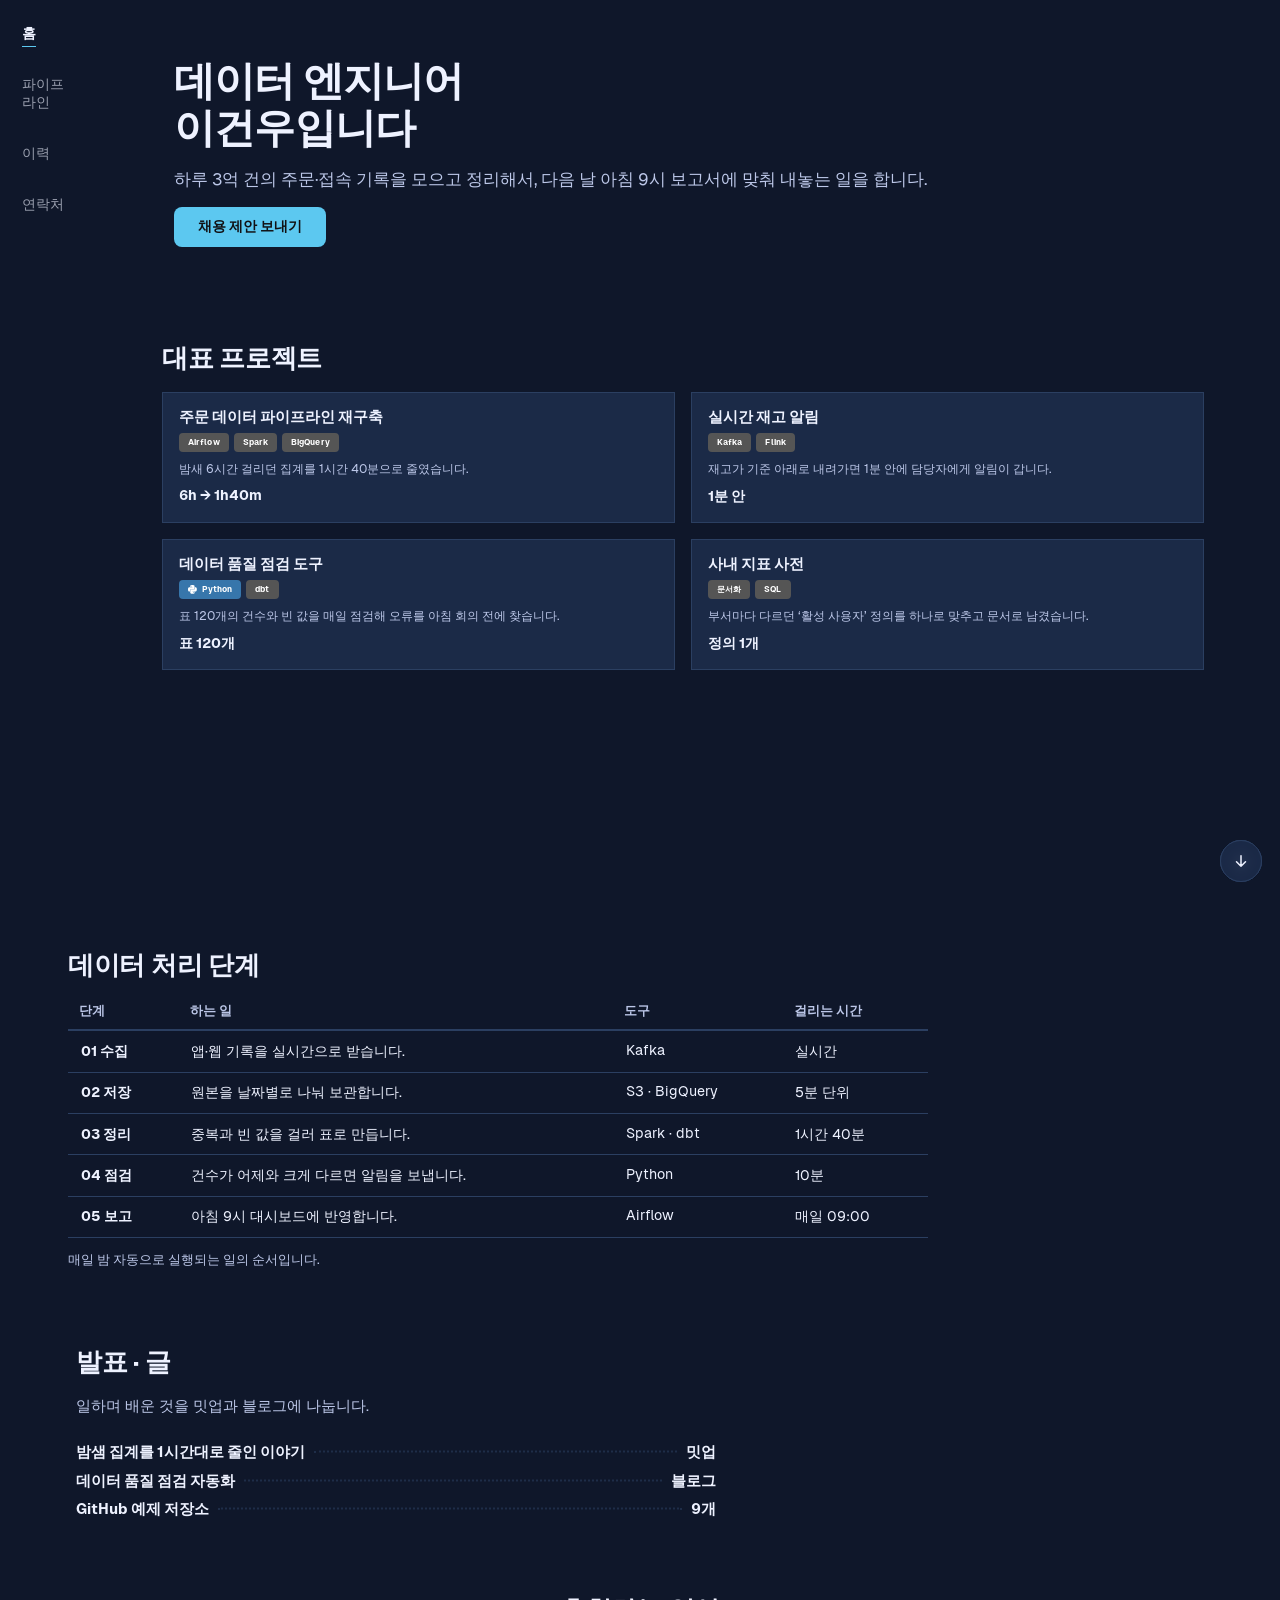
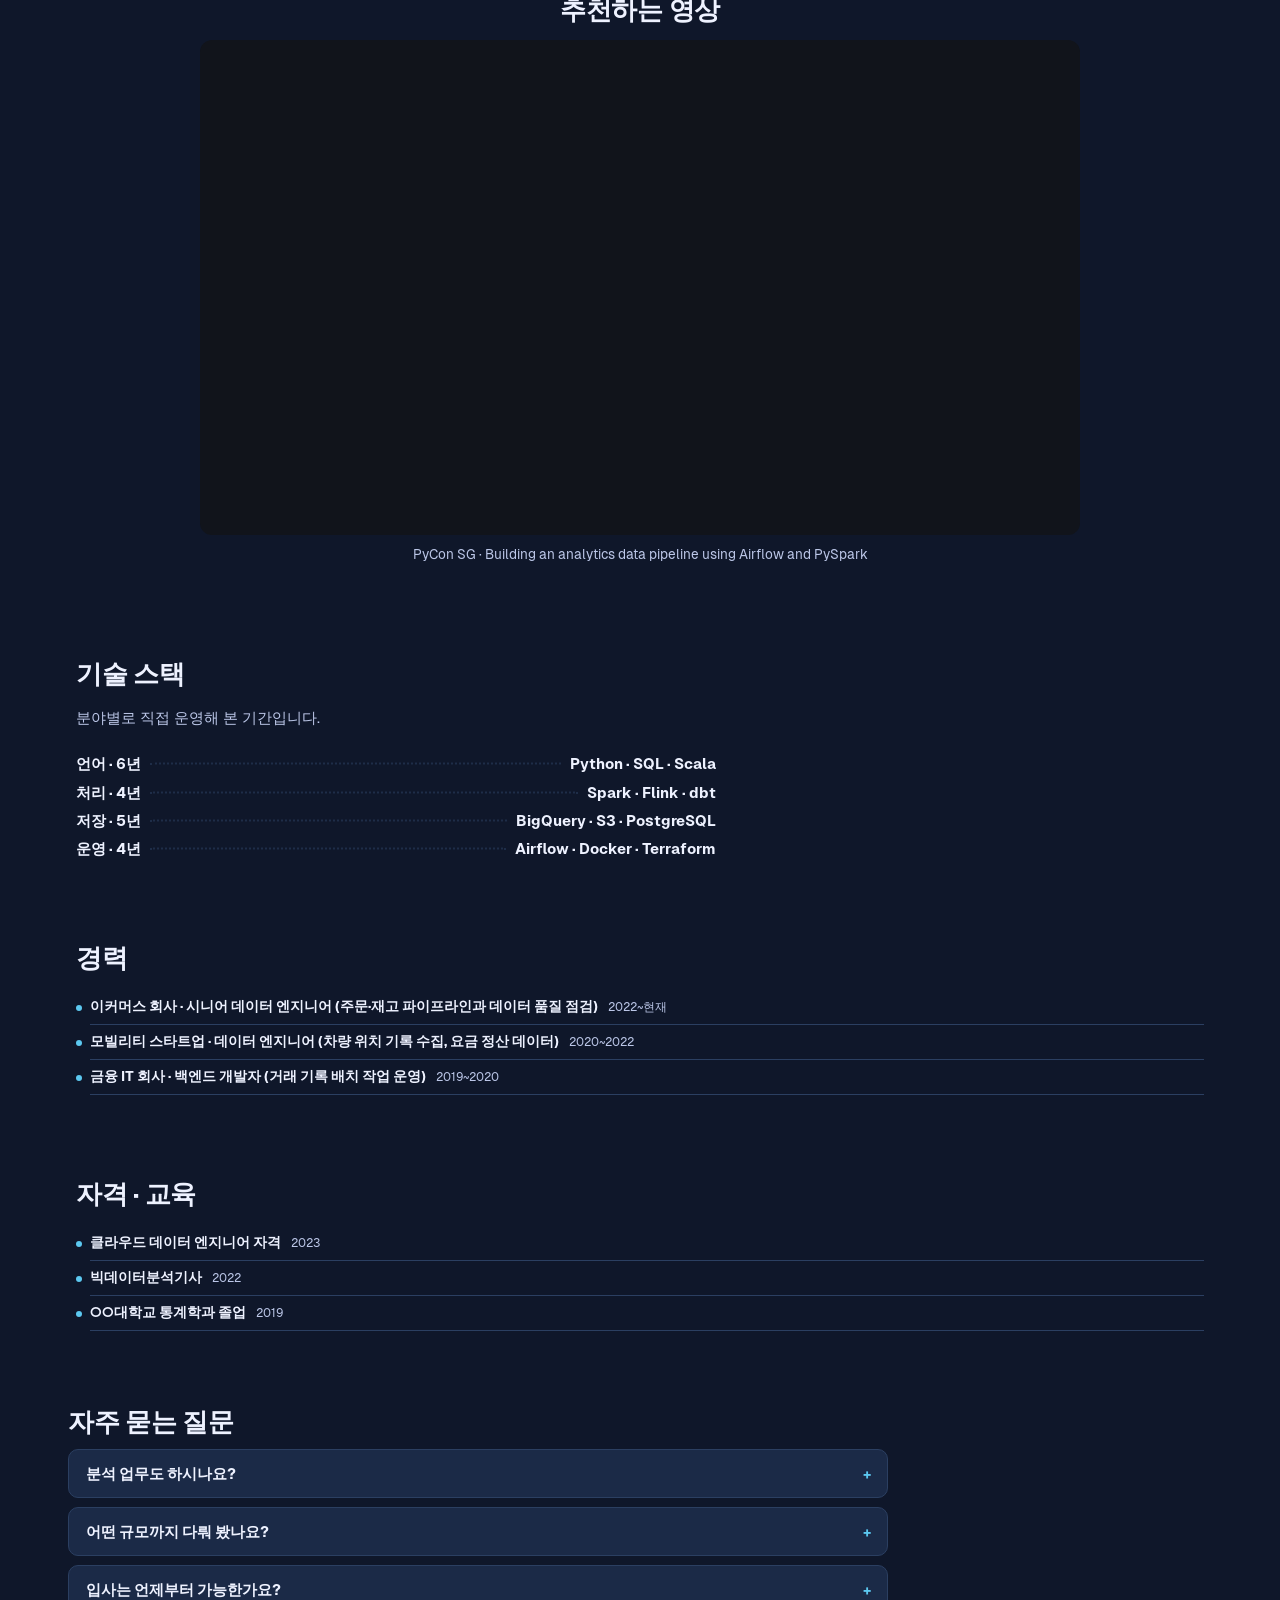
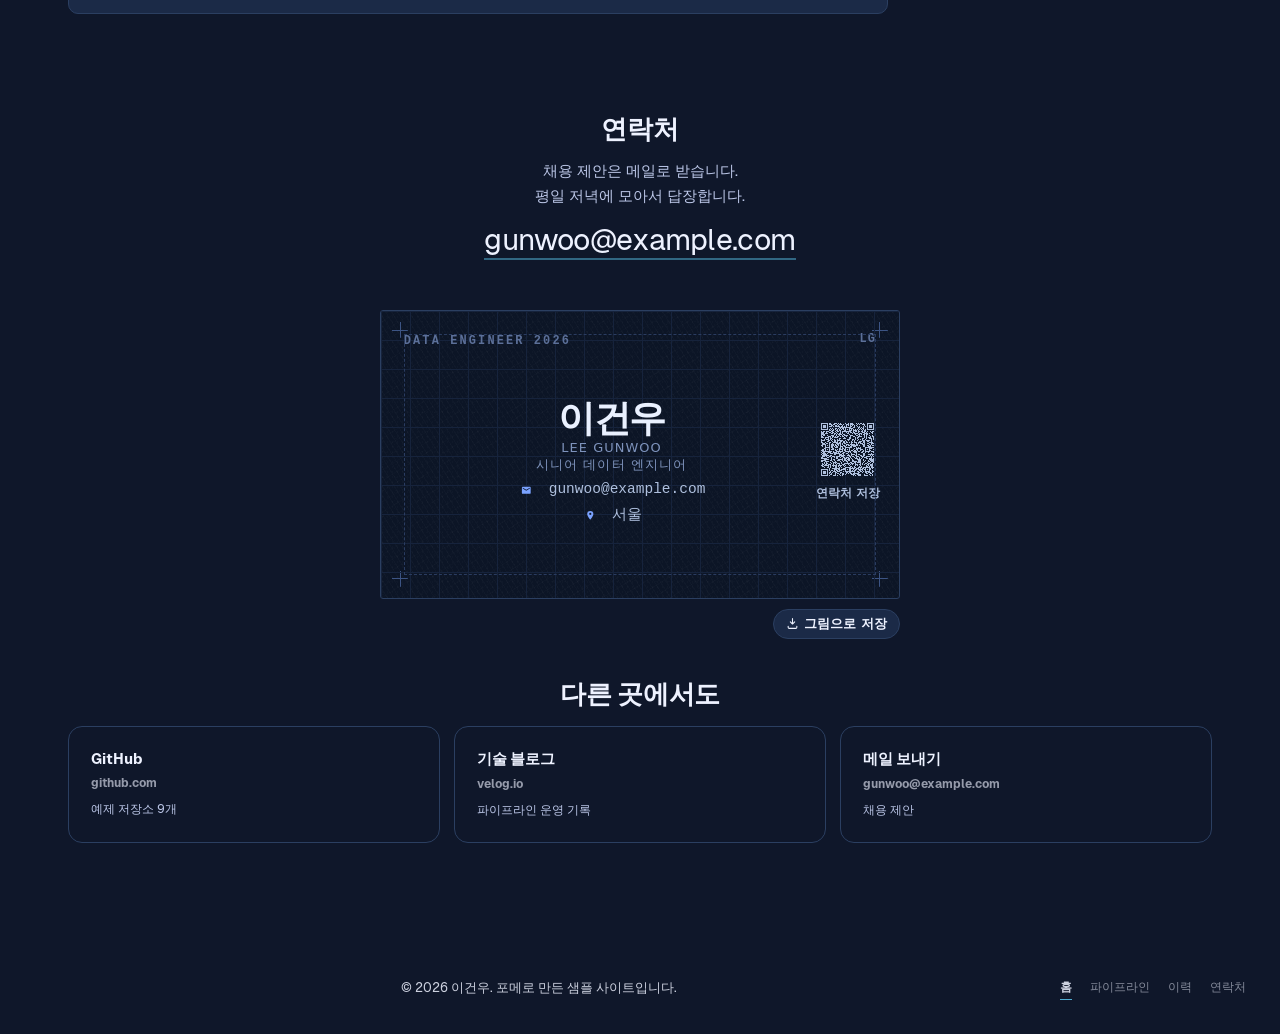
==== commit 276f707f: "샘플 08 다시: 왼쪽 좁은 메뉴 틀, 타이핑 글자, 점 배경, 단추 링크 반응" ====
--- a/index.html
+++ b/index.html
@@ -12,10 +12,10 @@
   <link rel="icon" href="data:image/svg+xml,%3Csvg%20xmlns%3D%22http%3A%2F%2Fwww.w3.org%2F2000%2Fsvg%22%20viewBox%3D%220%200%2064%2064%22%3E%3Crect%20width%3D%2264%22%20height%3D%2264%22%20rx%3D%2214%22%20fill%3D%22%234f6bff%22%2F%3E%3Ctext%20x%3D%2232%22%20y%3D%2234%22%20text-anchor%3D%22middle%22%20dominant-baseline%3D%22central%22%20font-family%3D%22system-ui%2Csans-serif%22%20font-size%3D%2240%22%20font-weight%3D%22700%22%20fill%3D%22%23fff%22%3E%EA%B1%B4%3C%2Ftext%3E%3C%2Fsvg%3E" />
   <link rel="stylesheet" href="./assets/site.css" />
   <style>@view-transition { navigation: auto; }</style>
-  <style>html{scroll-behavior:smooth}.wf-pg{display:block}html,body{background:#0f172a}.wf-headbar{position:sticky;top:0;z-index:60;min-height:0!important;padding-top:0!important;padding-bottom:0!important}.wf-headbar--still{position:static}.wf-footbar{min-height:0!important;padding-top:0!important}.wf-headbar .wf__region{position:static!important;align-self:stretch!important;width:100%}.wf-headbar--side{position:fixed;top:10px;bottom:10px;left:10px;width:240px;padding:0!important;overflow:auto}.wf-headbar--side .wf__region{height:100%}@media (max-width:760px){.wf-headbar--side{position:static;top:auto;bottom:auto;left:auto;width:auto;overflow:visible;margin:10px 10px 0}.wf-headbar--side .wf__region{height:auto}}.wf-pg{scroll-margin-top:70px}</style>
+  <style>html{scroll-behavior:smooth}.wf-pg{display:block}html,body{background:#0f172a}.wf-headbar{position:sticky;top:0;z-index:60;min-height:0!important;padding-top:0!important;padding-bottom:0!important}.wf-headbar--still{position:static}.wf-footbar{min-height:0!important;padding-top:0!important}.wf-headbar .wf__region{position:static!important;align-self:stretch!important;width:100%}.wf-headbar--side{position:fixed;top:10px;bottom:10px;left:10px;width:76px;padding:0!important;overflow:auto}.wf-headbar--side .wf__region{height:100%}@media (max-width:760px){.wf-headbar--side{position:static;top:auto;bottom:auto;left:auto;width:auto;overflow:visible;margin:10px 10px 0}.wf-headbar--side .wf__region{height:auto}}.wf-pg{scroll-margin-top:70px}</style>
 </head>
 <body>
-  <div class="wf-page wf-headbar" style="font-family:'Geist', -apple-system, 'Segoe UI', 'Malgun Gothic', 'Apple SD Gothic Neo', 'Noto Sans KR', system-ui, sans-serif;background:#0f172a;--wf-bg:#0f172a;--wf-text:#eef2ff;color:#eef2ff;--wf-surface:#1b2a47;--wf-line:#2b3f61;--wf-muted:#bcc7e8;--wf-accent:#5cc8f0;--wf-on-accent:#111114;--wf-max:1200px;padding:10px 10px;--fx-dot-color:#818cf8;--fx-star-color:#ffffff;--fx-char-color:#eef2ff;--enter-at:2%;gap:10px"><nav class="wf__region is-sticky" data-enter="up" style="grid-column:1;grid-row:1;min-height:0px;border-radius:0px;border-width:0px;padding:min(12px, 6vw)">
+  <div class="wf-page wf-headbar wf-headbar--side" style="font-family:'Geist', -apple-system, 'Segoe UI', 'Malgun Gothic', 'Apple SD Gothic Neo', 'Noto Sans KR', system-ui, sans-serif;background:#0f172a;--wf-bg:#0f172a;--wf-text:#eef2ff;color:#eef2ff;--wf-surface:#1b2a47;--wf-line:#2b3f61;--wf-muted:#bcc7e8;--wf-accent:#5cc8f0;--wf-on-accent:#111114;--wf-max:1200px;padding:10px 10px;--fx-dot-color:#818cf8;--fx-star-color:#ffffff;--fx-char-color:#eef2ff;--enter-at:2%;gap:10px"><nav class="wf__region is-sticky" data-enter="left" style="grid-column:1;grid-row:1 / 4;min-height:0px;border-radius:0px;border-width:0px;padding:min(12px, 6vw)">
       <div class="wf-bar" style="justify-content:end">
         <nav class="wf-nav" style="gap:26px">
         <a href="#pg-0" class="wf-nav__item is-current">홈</a>
@@ -28,14 +28,9 @@
     </nav></div>
   <section class="wf-pg" id="pg-0">
   <div class="wf-page is-rowmax wf-enter wf-enter--zoom wf-ix" style="font-family:'Geist', -apple-system, 'Segoe UI', 'Malgun Gothic', 'Apple SD Gothic Neo', 'Noto Sans KR', system-ui, sans-serif;background:#0f172a;--wf-bg:#0f172a;--wf-text:#eef2ff;color:#eef2ff;--wf-surface:#1b2a47;--wf-line:#2b3f61;--wf-muted:#bcc7e8;--wf-accent:#5cc8f0;--wf-on-accent:#111114;--wf-max:1200px;padding:10px 10px;--fx-dot-color:#818cf8;--fx-star-color:#ffffff;--fx-char-color:#eef2ff;--enter-at:2%;gap:10px">
-    <div class="wf" style="grid-template-columns:minmax(0, 1fr);grid-template-rows:auto;gap:10px">
+    <div class="wf" style="grid-template-columns:76px minmax(0, 1fr);grid-template-rows:auto 1fr auto;gap:10px">
     
-    </div>
-    <div class="wf wf--row" style="grid-template-columns:repeat(24, minmax(0, 1fr));gap:10px">
-      <div class="wf__region" data-enter="left" style="grid-column:1 / span 6;min-height:0px;border-radius:0px;border-width:0px;padding:min(0px, 6vw)">
-      <div class="wf-3d fx-model" style="height:min(460px, 62vh)" data-fx-src="./assets/files/clock.glb" data-fx-environment-image="./assets/files/08-millisecond-works.hdr" data-fx-alt="천천히 도는 탁상 자명종 시계" data-fx-camera-controls="true" data-fx-auto-rotate="true" data-fx-disable-zoom="true" data-fx-disable-pan="true" data-fx-exposure="1.3" data-fx-shadow-intensity="0.5" data-fx-shadow-softness="1" data-fx-auto-rotate-delay="3000" data-fx-rotation-per-second="18deg" data-fx-autoplay="true" data-fx-animation-name="Idle" data-fx-interaction-prompt="none" data-fx-ar="false" data-fx-skybox="false" data-fx-follow="false" data-fx-follow-decay="80" data-fx-follow-yaw="28" data-fx-follow-pitch="10"></div>
-    </div>
-      <section class="wf__region wf-tfx wf-tfx--chars wf-tfx-on--title" data-enter="right" style="grid-column:7 / span 18;min-height:0px;border-radius:0px;border-width:0px;padding:min(48px, 6vw);--tfx-step:40ms;--tfx-delay:0ms">
+    <section class="wf__region wf-tfx wf-tfx--chars wf-tfx-on--title" data-enter="right" style="grid-column:2;grid-row:1;min-height:0px;border-radius:0px;border-width:0px;padding:min(48px, 6vw);--tfx-step:40ms;--tfx-delay:0ms" data-fx="dots mxHover" data-fx-dot-grid-wave-spacing="28" data-fx-dot-grid-wave-radius="1.7" data-fx-dot-grid-wave-opacity="0.5" data-fx-dot-grid-wave-depth="34" data-fx-dot-grid-wave-speed="1" data-fx-dot-grid-wave-angle="38" data-fx-dot-grid-wave-ripple="0.35" data-fx-dot-grid-wave-pointer="true">
       <div class="wf-hero" style="align-items:flex-start;text-align:left">
         
         <h1 class="wf-hero__title" style="font-size:clamp(1.9em, 8.5vw, calc(0.85 * 3.2em))"><span class="wf-sr">데이터 엔지니어<br />이건우입니다</span><span aria-hidden="true" style="--tfx-n:14"><span class="wf-tfx__w"><span class="wf-tfx__ch" style="--i:0">데</span><span class="wf-tfx__ch" style="--i:1">이</span><span class="wf-tfx__ch" style="--i:2">터</span><span class="wf-tfx__ch" style="--i:3">&nbsp;</span></span><span class="wf-tfx__w"><span class="wf-tfx__ch" style="--i:4">엔</span><span class="wf-tfx__ch" style="--i:5">지</span><span class="wf-tfx__ch" style="--i:6">니</span><span class="wf-tfx__ch" style="--i:7">어</span></span><br /><span class="wf-tfx__w"><span class="wf-tfx__ch" style="--i:8">이</span><span class="wf-tfx__ch" style="--i:9">건</span><span class="wf-tfx__ch" style="--i:10">우</span><span class="wf-tfx__ch" style="--i:11">입</span><span class="wf-tfx__ch" style="--i:12">니</span><span class="wf-tfx__ch" style="--i:13">다</span></span></span></h1>
@@ -43,29 +38,7 @@
         <a class="wf-btn" style="border-radius:8px" href="#contact">채용 제안 보내기</a>
       </div>
     </section>
-    </div>
-    <div class="wf" style="grid-template-columns:minmax(0, 1fr);grid-template-rows:auto;gap:10px">
-    <section class="wf__region" id="숫자로-보는-일" data-enter="up" style="grid-column:1;grid-row:1;min-height:0px;border-radius:0px;border-width:0px;padding:min(36px, 6vw)">
-      <div class="wf-sec" style="align-items:flex-start">
-        <h2 class="wf-sec__title">숫자로 보는 일</h2>
-        <div class="wf-sec__cols" style="grid-template-columns:repeat(1, minmax(0, 1fr))">
-          <p class="wf-sec__body">지금 운영하는 데이터 규모입니다. 이커머스 회사에서 주문·재고 파이프라인과 데이터 품질 점검을 맡고 있습니다.</p>
-        </div>
-        <div class="wf-stats"><div class="wf-stat"><b class="wf-stat__num"><i class="wf-stat__count" style="--wf-n-to:3" aria-hidden="true"></i><span class="wf-stat__plain" aria-hidden="true">3</span><span class="wf-stat__suffix" aria-hidden="true">억</span><span class="wf-sr">3억</span></b><span class="wf-stat__label">하루 처리 건수</span></div><div class="wf-stat"><b class="wf-stat__num"><i class="wf-stat__count" style="--wf-n-to:400" aria-hidden="true"></i><span class="wf-stat__plain" aria-hidden="true">400</span><span class="wf-stat__suffix" aria-hidden="true">TB</span><span class="wf-sr">400TB</span></b><span class="wf-stat__label">운영 중인 저장 용량</span></div><div class="wf-stat"><b class="wf-stat__num"><i class="wf-stat__count" style="--wf-n-to:120" aria-hidden="true"></i><span class="wf-stat__plain" aria-hidden="true">120</span><span class="wf-stat__suffix" aria-hidden="true">개</span><span class="wf-sr">120개</span></b><span class="wf-stat__label">매일 점검하는 표</span></div><div class="wf-stat"><b class="wf-stat__num"><i class="wf-stat__count" style="--wf-n-to:9" aria-hidden="true"></i><span class="wf-stat__plain" aria-hidden="true">09</span><span class="wf-stat__suffix" aria-hidden="true">:00</span><span class="wf-sr">09:00</span></b><span class="wf-stat__label">보고서 반영 시각</span></div></div>
-      </div>
-    </section>
-    </div>
-    <div class="wf wf--row" style="grid-template-columns:repeat(1, minmax(0, 1fr));gap:10px">
-      <section class="wf__region" id="쓰는-도구" data-enter="up" style="min-height:0px;border-radius:0px;border-width:0px;padding:min(36px, 6vw)">
-      <div class="wf-sec" style="align-items:flex-start">
-        <h2 class="wf-sec__title">쓰는 도구</h2>
-        
-        <div class="wf-marquee" style="--marq-t:24s"><div class="wf-marquee__track"><div class="wf-marquee__set"><span class="wf-tag">Python</span><span class="wf-tag">SQL</span><span class="wf-tag">Spark</span><span class="wf-tag">Flink</span><span class="wf-tag">Kafka</span><span class="wf-tag">BigQuery</span><span class="wf-tag">Airflow</span><span class="wf-tag">dbt</span></div><div class="wf-marquee__set" aria-hidden="true"><span class="wf-tag">Python</span><span class="wf-tag">SQL</span><span class="wf-tag">Spark</span><span class="wf-tag">Flink</span><span class="wf-tag">Kafka</span><span class="wf-tag">BigQuery</span><span class="wf-tag">Airflow</span><span class="wf-tag">dbt</span></div></div></div>
-      </div>
-    </section>
-    </div>
-    <div class="wf" style="grid-template-columns:minmax(0, 1fr);grid-template-rows:auto auto;gap:10px">
-    <section class="wf__region" id="대표-프로젝트" data-enter="up" style="grid-column:1;grid-row:1;min-height:0px;border-radius:0px;border-width:0px;padding:min(36px, 6vw)">
+    <section class="wf__region" id="대표-프로젝트" data-enter="up" style="grid-column:2;grid-row:2;min-height:0px;border-radius:0px;border-width:0px;padding:min(36px, 6vw)">
       <div class="wf-gal is-phone2">
         <h2 class="wf-sec__title">대표 프로젝트</h2>
         
@@ -114,7 +87,7 @@
     </section>
     
     </div>
-    <a class="wf-down" href="#%EC%88%AB%EC%9E%90%EB%A1%9C-%EB%B3%B4%EB%8A%94-%EC%9D%BC" aria-label="아래로 이동"><svg width="18" height="18" viewBox="0 0 24 24" fill="none" stroke="currentColor" stroke-width="2" stroke-linecap="round" stroke-linejoin="round"><path d="M12 5v14M6 13l6 6 6-6"/></svg></a>
+    <a class="wf-down" href="#%EB%8C%80%ED%91%9C-%ED%94%84%EB%A1%9C%EC%A0%9D%ED%8A%B8" aria-label="아래로 이동"><svg width="18" height="18" viewBox="0 0 24 24" fill="none" stroke="currentColor" stroke-width="2" stroke-linecap="round" stroke-linejoin="round"><path d="M12 5v14M6 13l6 6 6-6"/></svg></a>
   </div>
   </section>
   <section class="wf-pg" id="pg-1">
@@ -256,7 +229,7 @@
     <a class="wf-down" href="#contact" aria-label="아래로 이동"><svg width="18" height="18" viewBox="0 0 24 24" fill="none" stroke="currentColor" stroke-width="2" stroke-linecap="round" stroke-linejoin="round"><path d="M12 5v14M6 13l6 6 6-6"/></svg></a>
   </div>
   </section>
-  <div class="wf-page wf-footbar" style="font-family:'Geist', -apple-system, 'Segoe UI', 'Malgun Gothic', 'Apple SD Gothic Neo', 'Noto Sans KR', system-ui, sans-serif;background:#0f172a;--wf-bg:#0f172a;--wf-text:#eef2ff;color:#eef2ff;--wf-surface:#1b2a47;--wf-line:#2b3f61;--wf-muted:#bcc7e8;--wf-accent:#5cc8f0;--wf-on-accent:#111114;--wf-max:1200px;padding:10px 10px;--fx-dot-color:#818cf8;--fx-star-color:#ffffff;--fx-char-color:#eef2ff;--enter-at:2%;gap:10px"><div class="wf"><div class="wf__region" data-enter="up" style="grid-column:1;grid-row:2;min-height:0px;border-radius:0px;border-width:0px;padding:min(24px, 6vw)"><footer class="wf-bar wf-bar--foot" style="justify-content:space-between">
+  <div class="wf-page wf-footbar" style="font-family:'Geist', -apple-system, 'Segoe UI', 'Malgun Gothic', 'Apple SD Gothic Neo', 'Noto Sans KR', system-ui, sans-serif;background:#0f172a;--wf-bg:#0f172a;--wf-text:#eef2ff;color:#eef2ff;--wf-surface:#1b2a47;--wf-line:#2b3f61;--wf-muted:#bcc7e8;--wf-accent:#5cc8f0;--wf-on-accent:#111114;--wf-max:1200px;padding:10px 10px;--fx-dot-color:#818cf8;--fx-star-color:#ffffff;--fx-char-color:#eef2ff;--enter-at:2%;gap:10px"><div class="wf"><div class="wf__region" data-enter="up" style="grid-column:2;grid-row:3;min-height:0px;border-radius:0px;border-width:0px;padding:min(24px, 6vw)"><footer class="wf-bar wf-bar--foot" style="justify-content:space-between">
         <span class="wf-foot__text">© <span data-year="2026">2026</span><script>(function(e){e=document.currentScript.previousElementSibling;var y=new Date().getFullYear();if(y>+e.getAttribute('data-year'))e.textContent=y;})();</script> 이건우. 포메로 만든 샘플 사이트입니다.</span>
         <nav class="wf-nav" style="gap:18px">
         <a href="#pg-0" class="wf-nav__item is-current">홈</a>
@@ -282,7 +255,7 @@
 var cardToPngBlob=function Jt(e,r){const n=e.ownerDocument,t=n.defaultView,a=r||3,o=Math.round(e.getBoundingClientRect().width),i=Math.round(e.getBoundingClientRect().height);let s="";for(const T of Array.from(n.styleSheets))try{s+=Array.from(T.cssRules).map(q=>q.cssText).join(`
 `)+`
 `}catch{}const f=!!e.querySelector(".wf-bcard__face--back"),g=f?Math.round(o*.04):0,w=f?o*2+g:o,b=T=>{const q=e.cloneNode(!0);if(q.querySelectorAll(Zt).forEach(O=>O.remove()),q.querySelectorAll(".wf-edit").forEach(O=>O.classList.remove("wf-edit")),q.querySelectorAll("[contenteditable]").forEach(O=>O.removeAttribute("contenteditable")),q.querySelectorAll("[data-ph]").forEach(O=>O.removeAttribute("data-ph")),T){const O=T==="front"?".wf-bcard__face--back":".wf-bcard__face--front",B=q.querySelector(O);B&&B.remove();const U=q.querySelector(".wf-bcard__flip");U&&U.setAttribute("style","transform:none;position:absolute;inset:0");const F=q.querySelector(".wf-bcard__face");F&&F.setAttribute("style","transform:none;backface-visibility:visible")}return new t.XMLSerializer().serializeToString(q)},h=s.replace(/&/g,"&amp;").replace(/</g,"&lt;"),j=(T,q)=>'<foreignObject x="'+q+'" y="0" width="'+o+'" height="'+i+'"><div xmlns="http://www.w3.org/1999/xhtml" style="width:'+o+"px;height:"+i+'px">'+T+"</div></foreignObject>",L='<svg xmlns="http://www.w3.org/2000/svg" width="'+w*a+'" height="'+i*a+'" viewBox="0 0 '+w+" "+i+'"><style>'+h+"</style>"+(f?j(b("front"),0)+j(b("back"),o+g):j(b(null),0))+"</svg>";return new Promise((T,q)=>{const O=new t.Image;O.onload=()=>{const B=n.createElement("canvas");B.width=w*a,B.height=i*a,B.getContext("2d").drawImage(O,0,0),B.toBlob(F=>F?T(F):q(new Error("PNG 변환 실패")),"image/png")},O.onerror=()=>q(new Error("명함을 그림으로 옮기지 못했습니다")),O.src="data:image/svg+xml;charset=utf-8,"+encodeURIComponent(L)})};
-var downloadCardPng=function Ts(e,r){const n=e.ownerDocument,t=n.defaultView;return Jt(e,3).then(a=>{const o=t.URL.createObjectURL(a),i=n.createElement("a");i.href=o,i.download=(r||"명함")+".png",n.body.appendChild(i),i.click(),i.remove(),t.setTimeout(()=>t.URL.revokeObjectURL(o),1e4)})};
+var downloadCardPng=function Fs(e,r){const n=e.ownerDocument,t=n.defaultView;return Jt(e,3).then(a=>{const o=t.URL.createObjectURL(a),i=n.createElement("a");i.href=o,i.download=(r||"명함")+".png",n.body.appendChild(i),i.click(),i.remove(),t.setTimeout(()=>t.URL.revokeObjectURL(o),1e4)})};
 document.addEventListener('click',function(e){var b=e.target.closest('.wf-bcard__png');if(!b)return;var box=b.closest('.wf-bcardbox');var card=box&&box.querySelector('.wf-bcard');if(!card)return;downloadCardPng(card, b.getAttribute("data-name") || "명함");});
 })();</script>
 </body>
--- a/assets/site.css
+++ b/assets/site.css
@@ -954,7 +954,7 @@
 
 /* ── 효과 팩 스타일 ── */
 /**
- * model-showcase / style.css
+ * dot-grid-wave / style.css
  * _core/core.css 를 먼저 불러오세요.
  */
 
@@ -962,160 +962,128 @@
  * 1. 컨테이너 (사용자가 직접 붙이는 클래스)
  * ================================================================== */
 
-.fx-model {
+.fx-dots {
   position: relative;
-  display: block;
-  width: 100%;
-  /* 캔버스는 높이를 만들지 못하므로 비율을 고정합니다. */
-  aspect-ratio: 4 / 3;
+  isolation: isolate;
   overflow: hidden;
-  border-radius: var(--fx-radius, 16px);
+
   /*
-   * 상자 배경은 **페이지 테마**를 따릅니다.
-   *
-   * 예전에는 --fx-surface-2만 썼습니다. 이 값은 OS의 다크 모드(prefers-color-scheme)를
-   * 따라 #1e2027로 뒤집히는데, 페이지는 밝은 테마 그대로라 상자만 새까매졌습니다.
-   * 모델을 올리기 전 안내 글이 그 검정 위에 깔려 읽히지 않았습니다.
-   * --wf-surface(페이지 테마 값)를 먼저 보고, 팩을 단독으로 쓸 때만 종전 값으로 물러납니다.
+   * 점 색. JS가 이 변수를 읽습니다.
+   * 지정하지 않으면 요소의 color를 씁니다.
    */
-  background: var(--wf-surface, var(--fx-surface-2));
-  isolation: isolate;
+  --fx-dot-color: #6b7280;
+}
+
+@media (prefers-color-scheme: dark) {
+  .fx-dots {
+    --fx-dot-color: #9ca3af;
+  }
+}
+
+:root[data-theme='dark'] .fx-dots {
+  --fx-dot-color: #9ca3af;
+}
+:root[data-theme='light'] .fx-dots {
+  --fx-dot-color: #6b7280;
 }
 
 /* ================================================================== *
- * 2. 포스터 — 3단 로딩의 1단계
- *
- * HTML에 미리 존재합니다. JS가 없어도, WebGL이 없어도, 로드가 실패해도
- * 이 이미지는 항상 보입니다.
+ * 2. 캔버스
  * ================================================================== */
 
-.fx-model__poster {
+.fx-dot-grid-wave__canvas {
   position: absolute;
   inset: 0;
-  z-index: 1;
-  width: 100%;
-  height: 100%;
-  object-fit: contain;
+  z-index: 0;
   display: block;
-  transition: opacity 500ms var(--fx-ease-out);
-}
-
-/* 모델이 완전히 뜨면 포스터를 걷어냅니다 */
-.fx-model--loaded .fx-model__poster {
-  opacity: 0;
+  /*
+   * pointer-events를 끄지 않습니다.
+   * 커서 반발을 위해 컨테이너가 pointermove를 받아야 하는데,
+   * 캔버스가 이벤트를 먹어도 버블링으로 컨테이너에 도달합니다.
+   * 다만 캔버스 위 링크 클릭을 막지 않도록 none으로 둡니다.
+   */
   pointer-events: none;
-}
-
-/* ================================================================== *
- * 3. model-viewer
- * ================================================================== */
-
-.fx-model__viewer {
-  position: absolute;
-  inset: 0;
-  z-index: 2;
-  width: 100%;
-  height: 100%;
-  /* 로드 전에는 투명 — 포스터가 그대로 보입니다 */
+
   opacity: 0;
   transition: opacity 500ms var(--fx-ease-out);
-
-  /* 기본 배경 제거(포스터/컨테이너 배경을 쓰기 위해) */
-  background-color: transparent;
-  --poster-color: transparent;
-
-  /* 드래그로 회전할 수 있다는 신호 */
-  cursor: grab;
-}
-
-.fx-model__viewer:active {
-  cursor: grabbing;
-}
-
-.fx-model--loaded .fx-model__viewer {
+}
+
+.fx-dot-grid-wave .fx-dot-grid-wave__canvas {
   opacity: 1;
 }
 
+/* 콘텐츠는 항상 캔버스 위로.
+   `.fx-layer`(배경 레이어 공용 표식)는 건너뜁니다 — 같은 영역에 함께 걸린
+   다른 팩의 배경까지 콘텐츠로 끌어올리면 서로를 망칩니다. */
+/* 편집 표시(wf__로 시작: 이름표 줄 · 손잡이 · 효과 표식)는 빼야 섹션 테두리에 붙어 있습니다(사용자 확인, 2026-11-13) */
+.fx-dots > *:not(.fx-layer):not([class^="wf__"]) {
+  position: relative;
+  z-index: 1;
+}
+
 /* ================================================================== *
- * 4. 로딩 진행 표시
+ * 3. 선택 사항 — 가장자리 페이드
  *
- * --fx-model-progress (0~1)를 JS가 갱신합니다.
- * GLB는 보통 1~10MB라 로딩이 체감됩니다. 진행률이 없으면
- * 방문자는 "고장났나?" 하고 스크롤을 내려버립니다.
+ * 격자가 컨테이너 경계에서 뚝 잘리면 "붙여놓은 배경"처럼 보입니다.
+ * 마스크로 가장자리를 흐리면 화면에 녹아든 느낌이 납니다.
  * ================================================================== */
 
-.fx-model::after {
-  content: '';
-  position: absolute;
-  left: 0;
-  bottom: 0;
-  z-index: 3;
-  height: 2px;
-  width: calc(var(--fx-model-progress, 0) * 100%);
-  background: var(--fx-accent);
-  opacity: 0;
-  transition: opacity 300ms var(--fx-ease);
-  pointer-events: none;
-}
-
-.fx-model--loading::after {
-  opacity: 1;
+.fx-dots--fade .fx-dot-grid-wave__canvas {
+  -webkit-mask-image: radial-gradient(
+    ellipse 78% 78% at 50% 50%,
+    #000 45%,
+    transparent 100%
+  );
+  mask-image: radial-gradient(
+    ellipse 78% 78% at 50% 50%,
+    #000 45%,
+    transparent 100%
+  );
+}
+
+/* 위/아래만 페이드 (섹션 구분선처럼 쓸 때) */
+.fx-dots--fade-y .fx-dot-grid-wave__canvas {
+  -webkit-mask-image: linear-gradient(
+    to bottom,
+    transparent 0%,
+    #000 22%,
+    #000 78%,
+    transparent 100%
+  );
+  mask-image: linear-gradient(
+    to bottom,
+    transparent 0%,
+    #000 22%,
+    #000 78%,
+    transparent 100%
+  );
 }
 
 /* ================================================================== *
- * 5. 실패 상태
- *
- * 아무 표시 없이 포스터만 남으면 개발 중에 눈치채기 어렵습니다.
- * 아주 은은한 표시만 남깁니다(방문자에게는 거의 안 보이게).
+ * 4. 선택 사항 — 섹션 스타터
  * ================================================================== */
 
-.fx-model--failed {
-  outline: 1px dashed color-mix(in srgb, var(--fx-text-dim) 40%, transparent);
-  outline-offset: -1px;
-}
-
-/* ================================================================== *
- * 6. 선택 사항 — 조작 힌트
- * ================================================================== */
-
-.fx-model__hint {
-  position: absolute;
-  left: 50%;
-  bottom: 12px;
-  z-index: 4;
-  transform: translateX(-50%);
-
-  padding: 6px 14px;
-  border-radius: 999px;
-  font-size: 0.75rem;
-  font-weight: 600;
-  letter-spacing: 0.01em;
-  white-space: nowrap;
-
+.fx-dots-section {
+  display: grid;
+  place-items: center;
+  min-height: min(62vh, 560px);
+  padding: 56px 24px;
+  border-radius: var(--fx-radius, 16px);
+  background: var(--fx-surface);
+  text-align: center;
   color: var(--fx-text);
-  background: color-mix(in srgb, var(--fx-surface) 82%, transparent);
-  backdrop-filter: blur(8px);
-  border: 1px solid var(--fx-border);
-
-  opacity: 0;
-  transition: opacity 400ms var(--fx-ease-out) 600ms;
-  pointer-events: none;
-}
-
-.fx-model--loaded .fx-model__hint {
-  opacity: 1;
-}
-
-/* 사용자가 한 번 조작하면 힌트를 감춥니다(JS로 클래스 추가) */
-.fx-model--touched .fx-model__hint {
-  opacity: 0;
-  transition-delay: 0ms;
-}
-
-/* ================================================================== *
- * 7. 선택 사항 — 비율 변형
- * ================================================================== */
-
-.fx-model--square { aspect-ratio: 1; }
-.fx-model--wide   { aspect-ratio: 16 / 9; }
-.fx-model--tall   { aspect-ratio: 3 / 4; }
+}
+
+.fx-dots-section h2 {
+  margin: 0 0 12px;
+  font-size: clamp(1.6rem, 4vw, 2.6rem);
+  font-weight: 700;
+  letter-spacing: -0.03em;
+}
+
+.fx-dots-section p {
+  margin: 0;
+  max-width: 46ch;
+  color: var(--fx-text-dim);
+  line-height: 1.6;
+}
